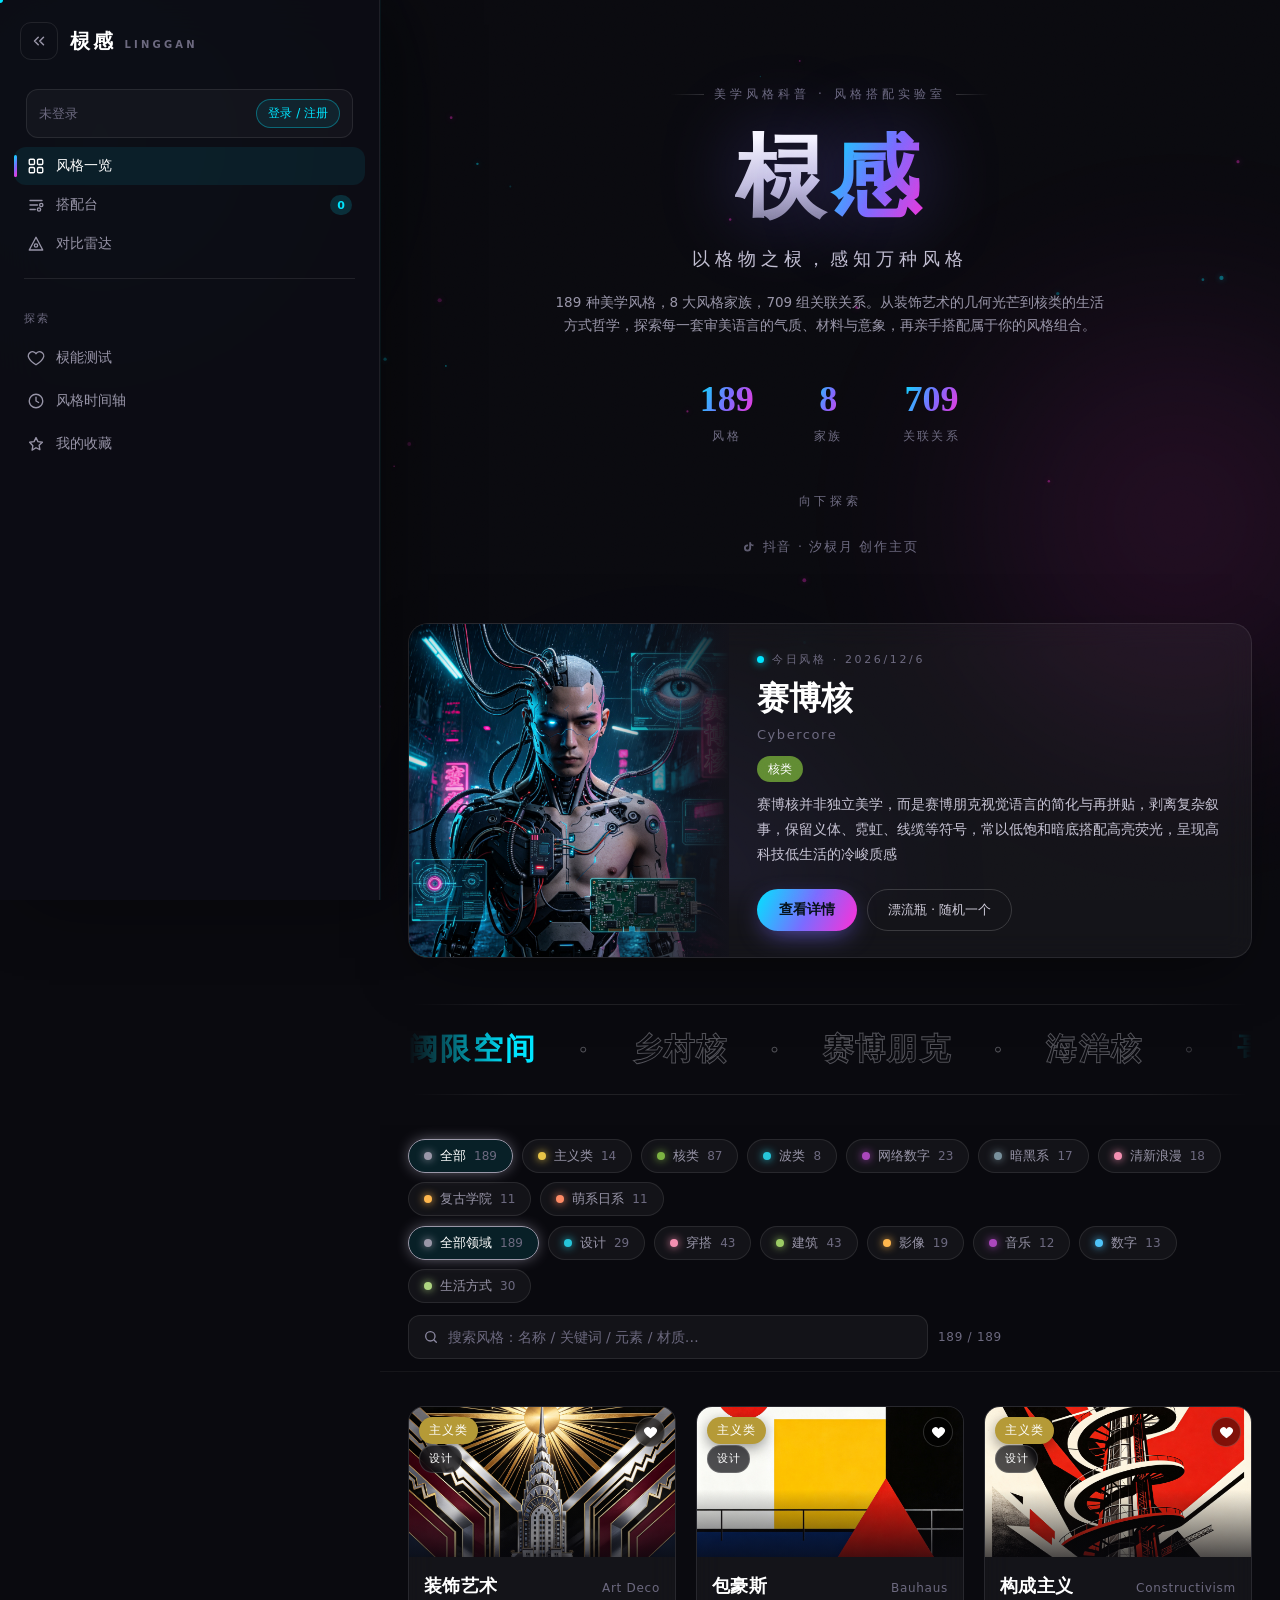
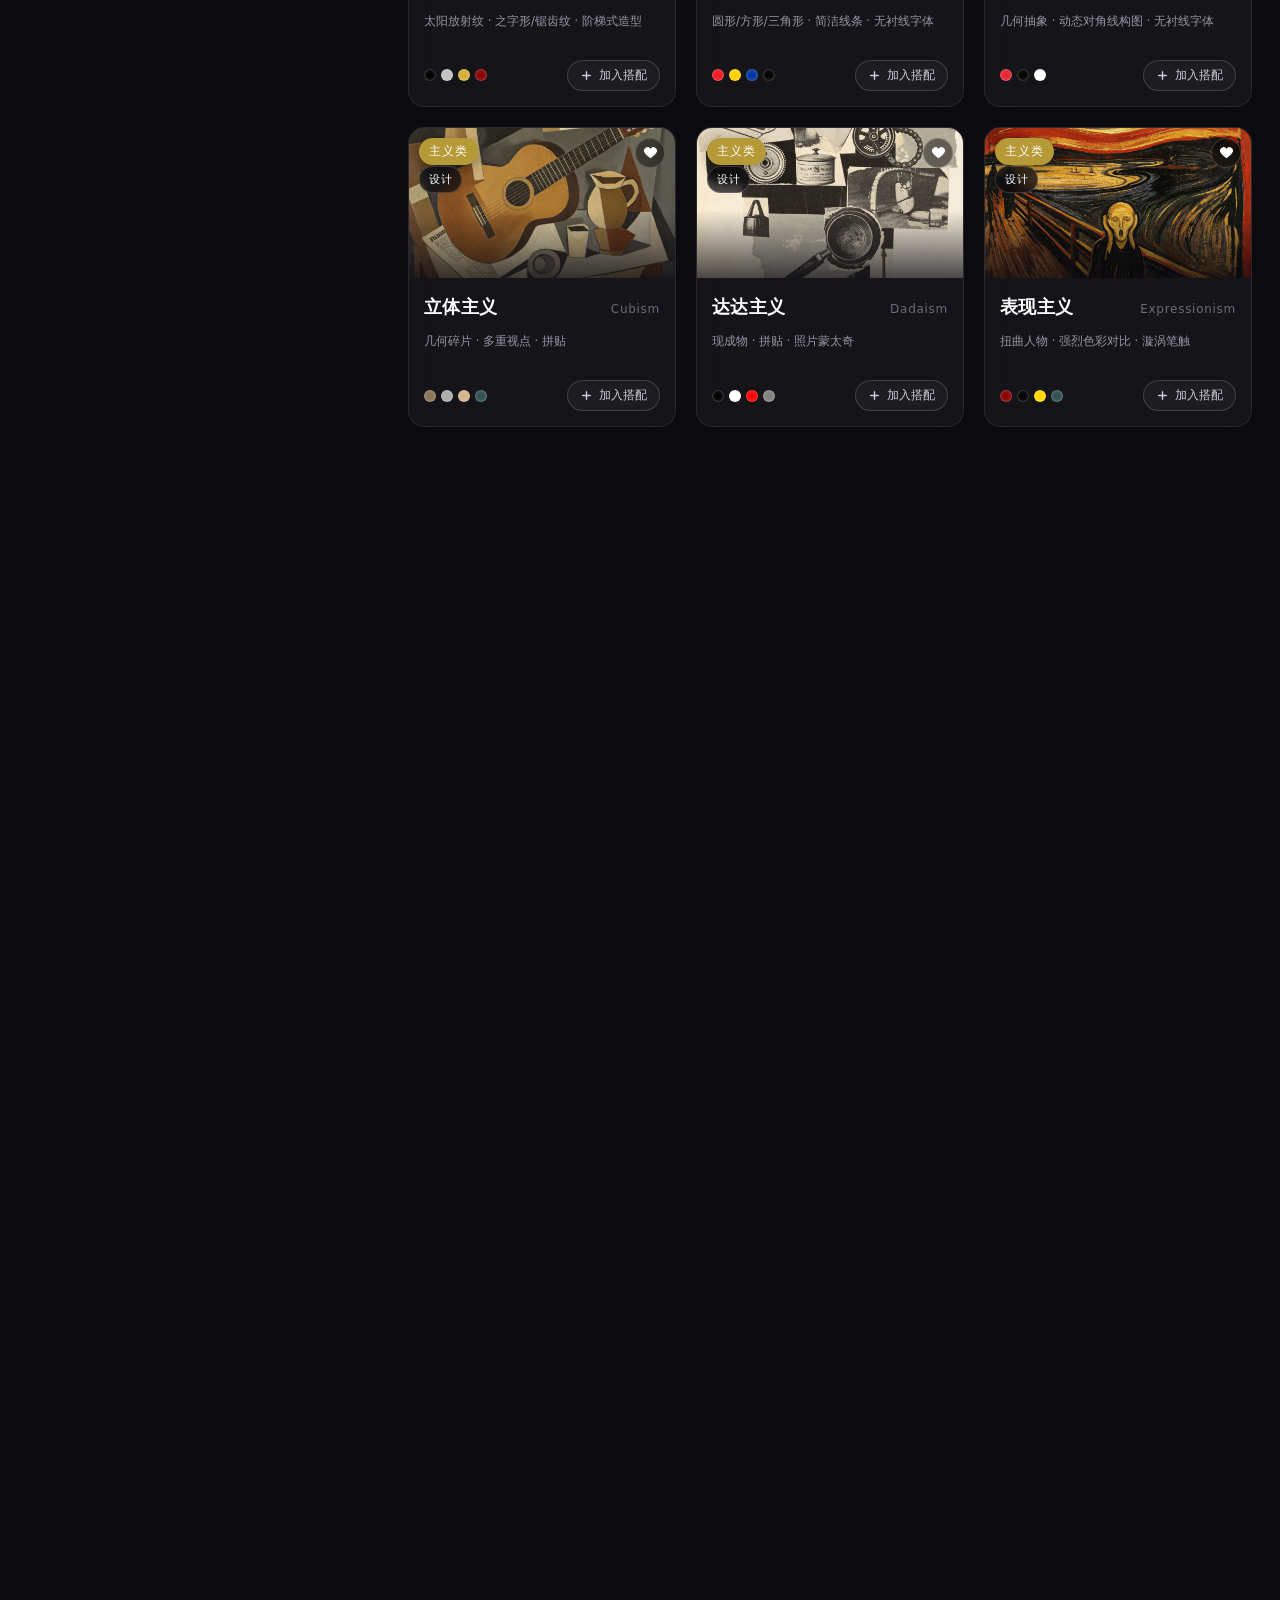
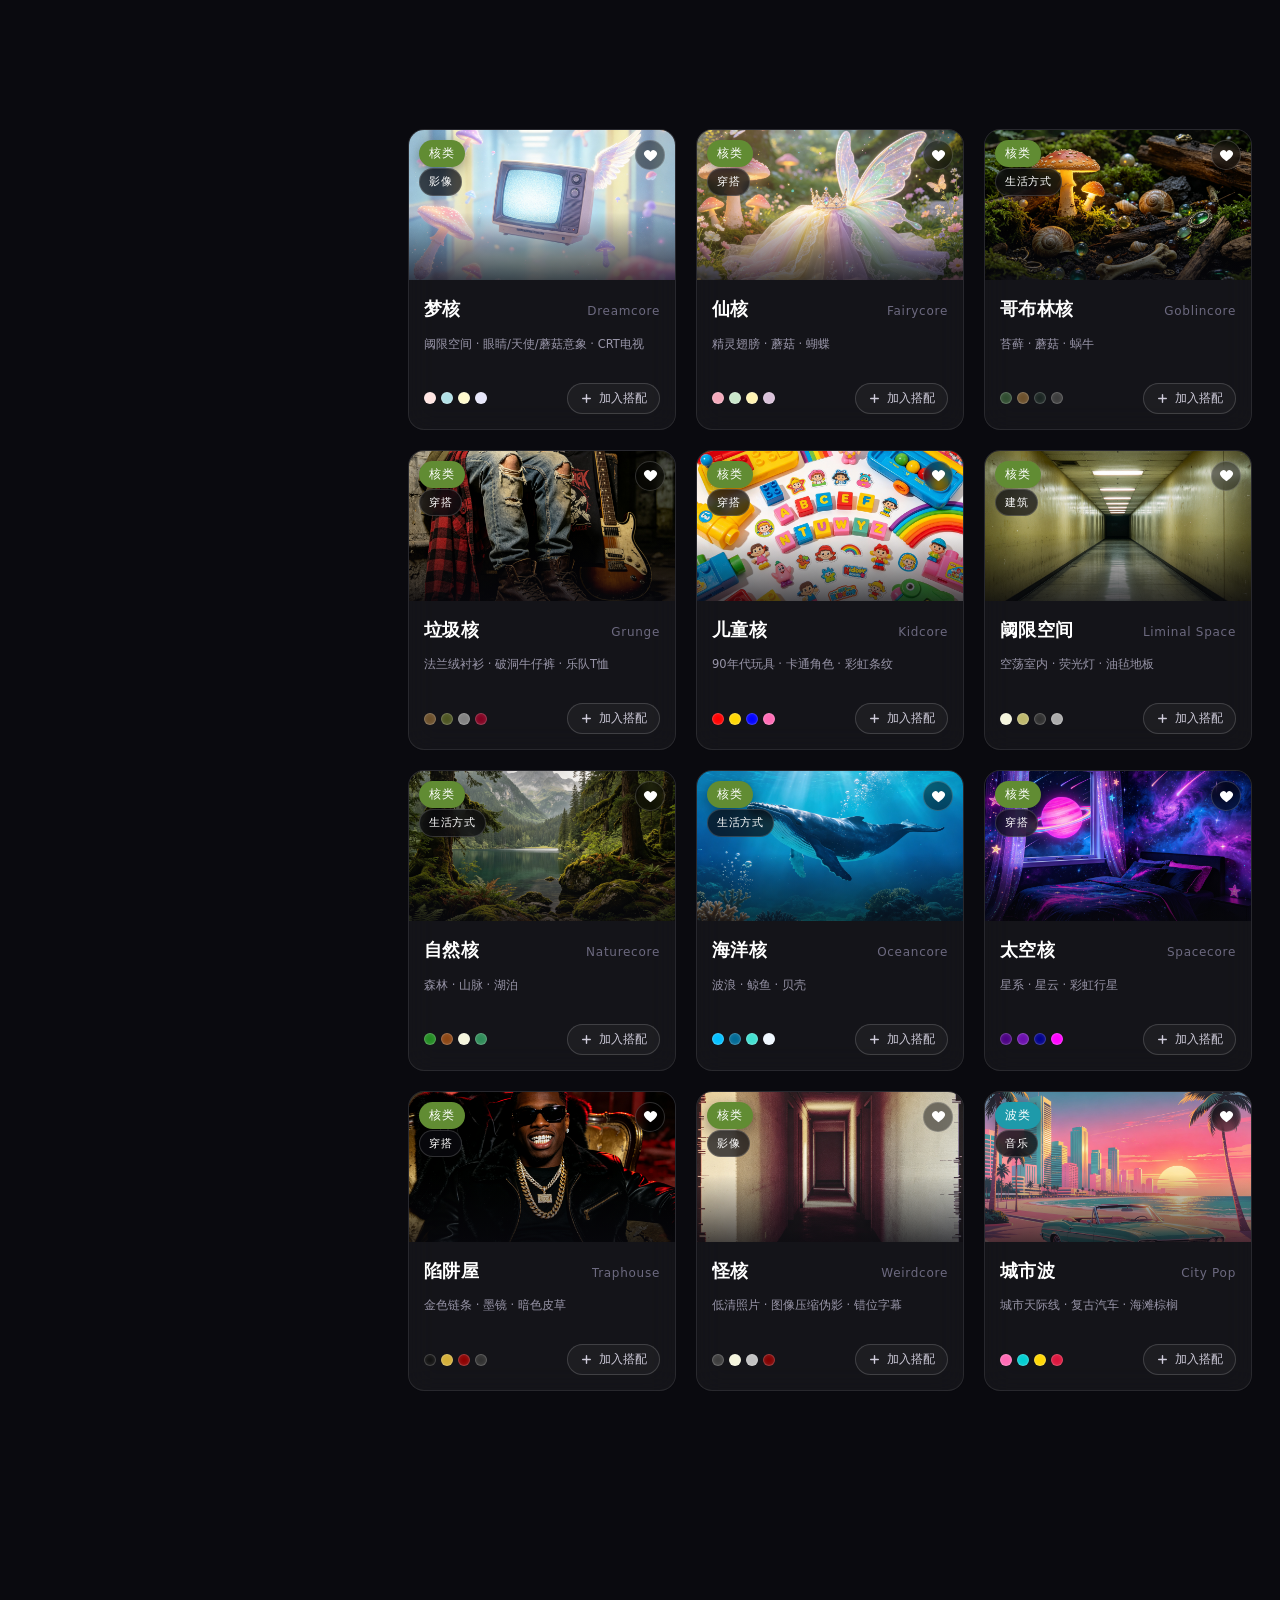
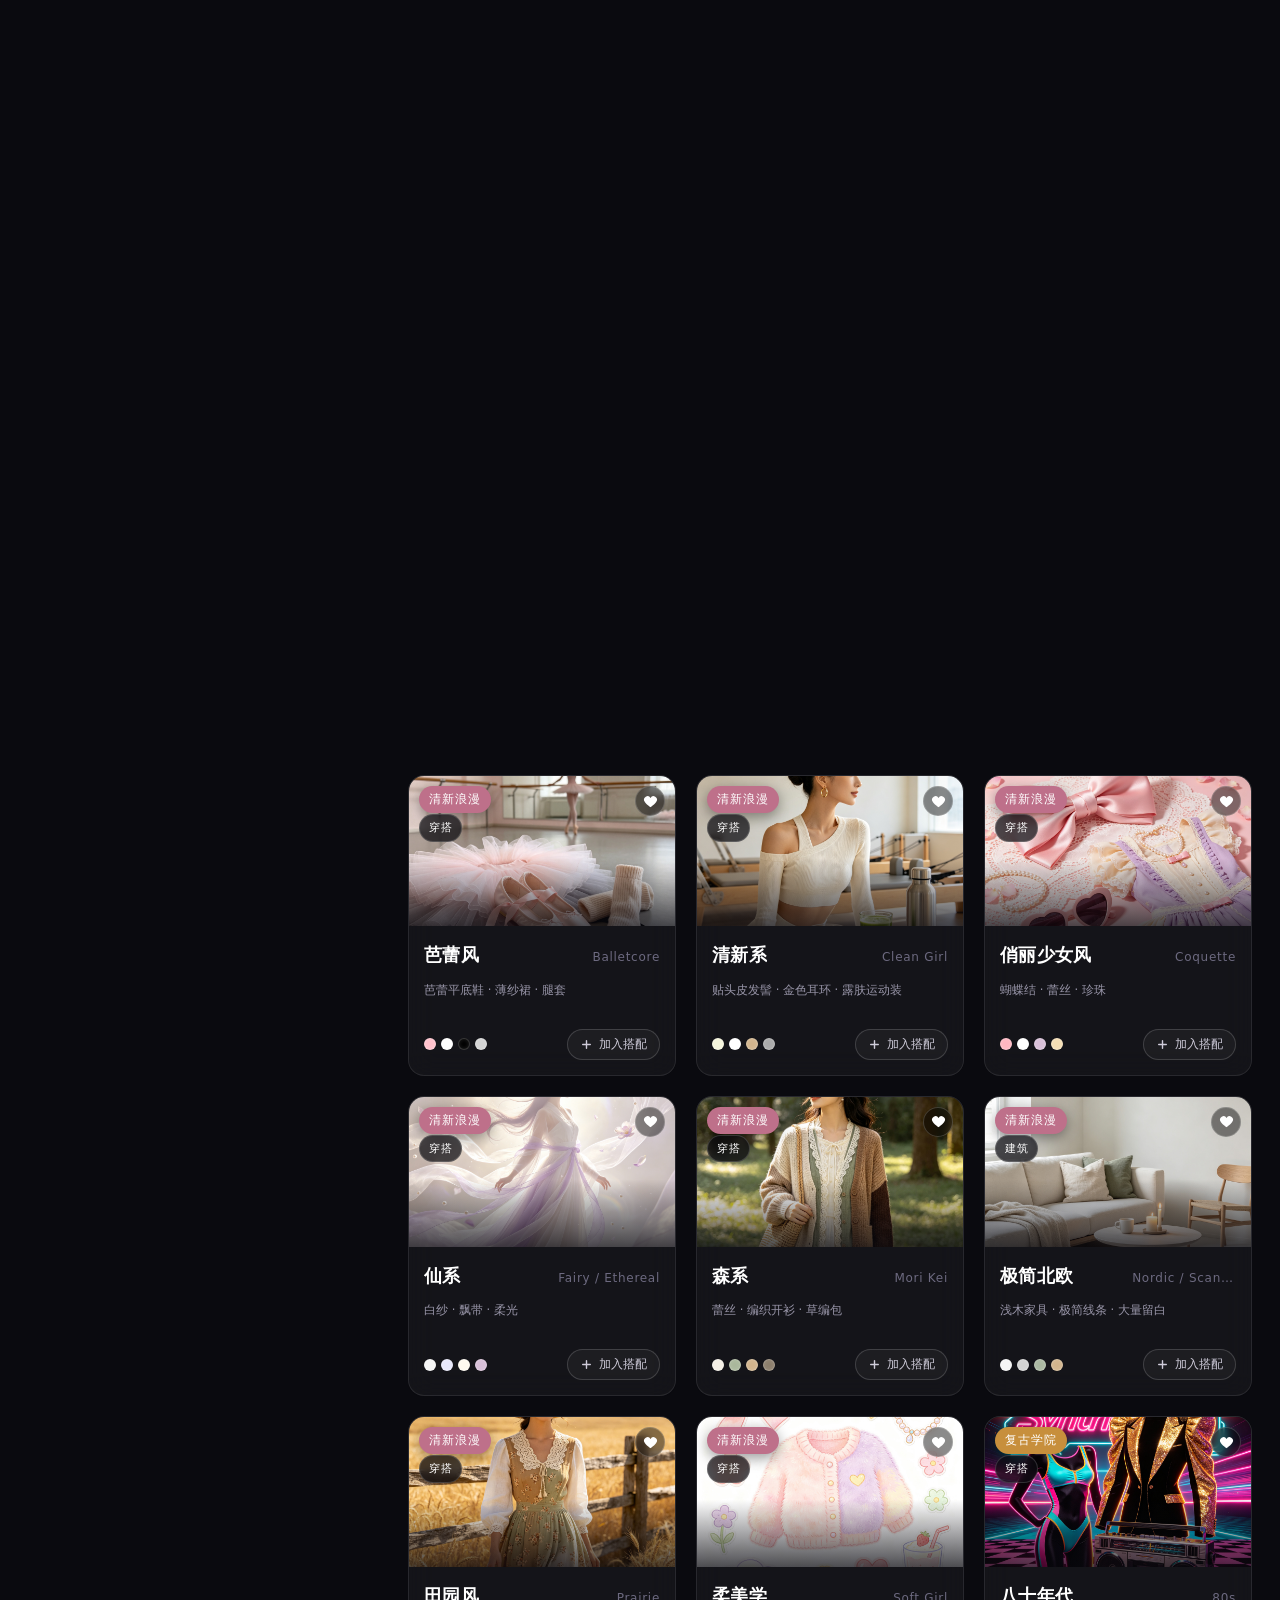
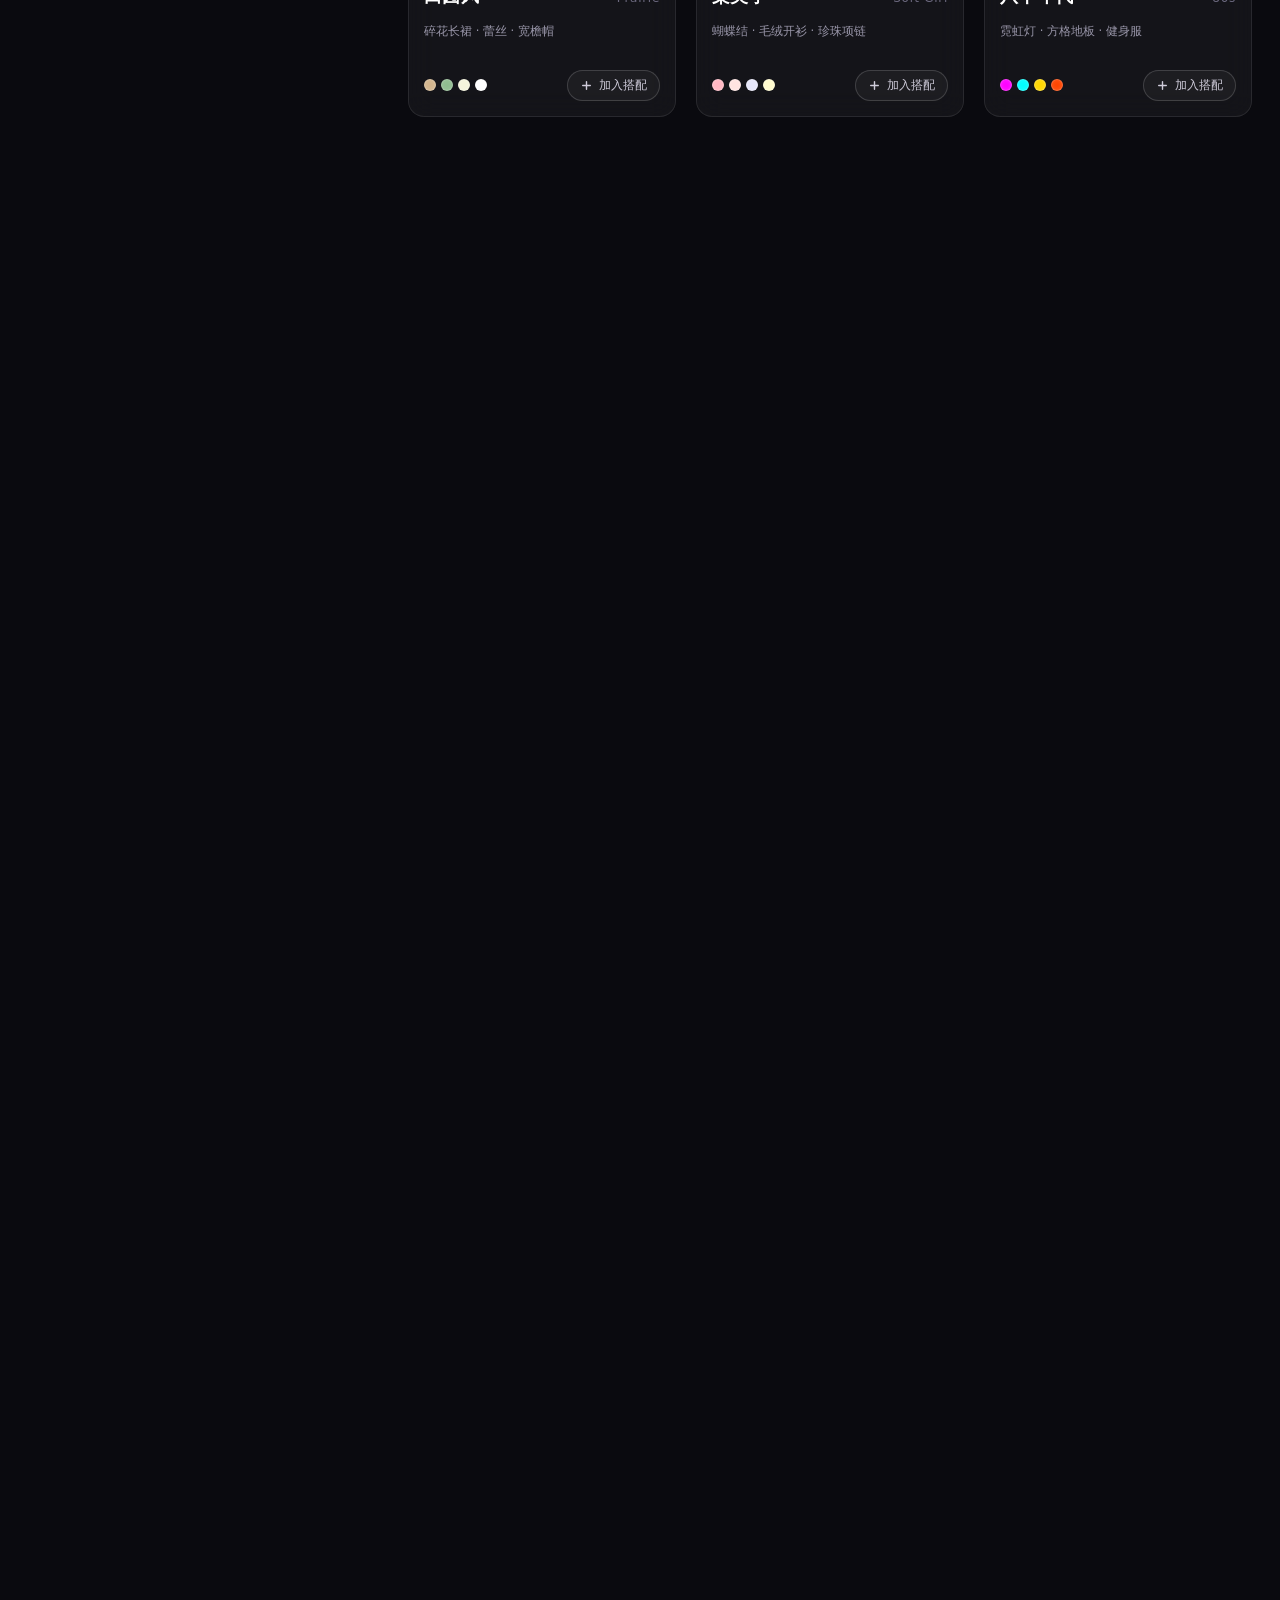
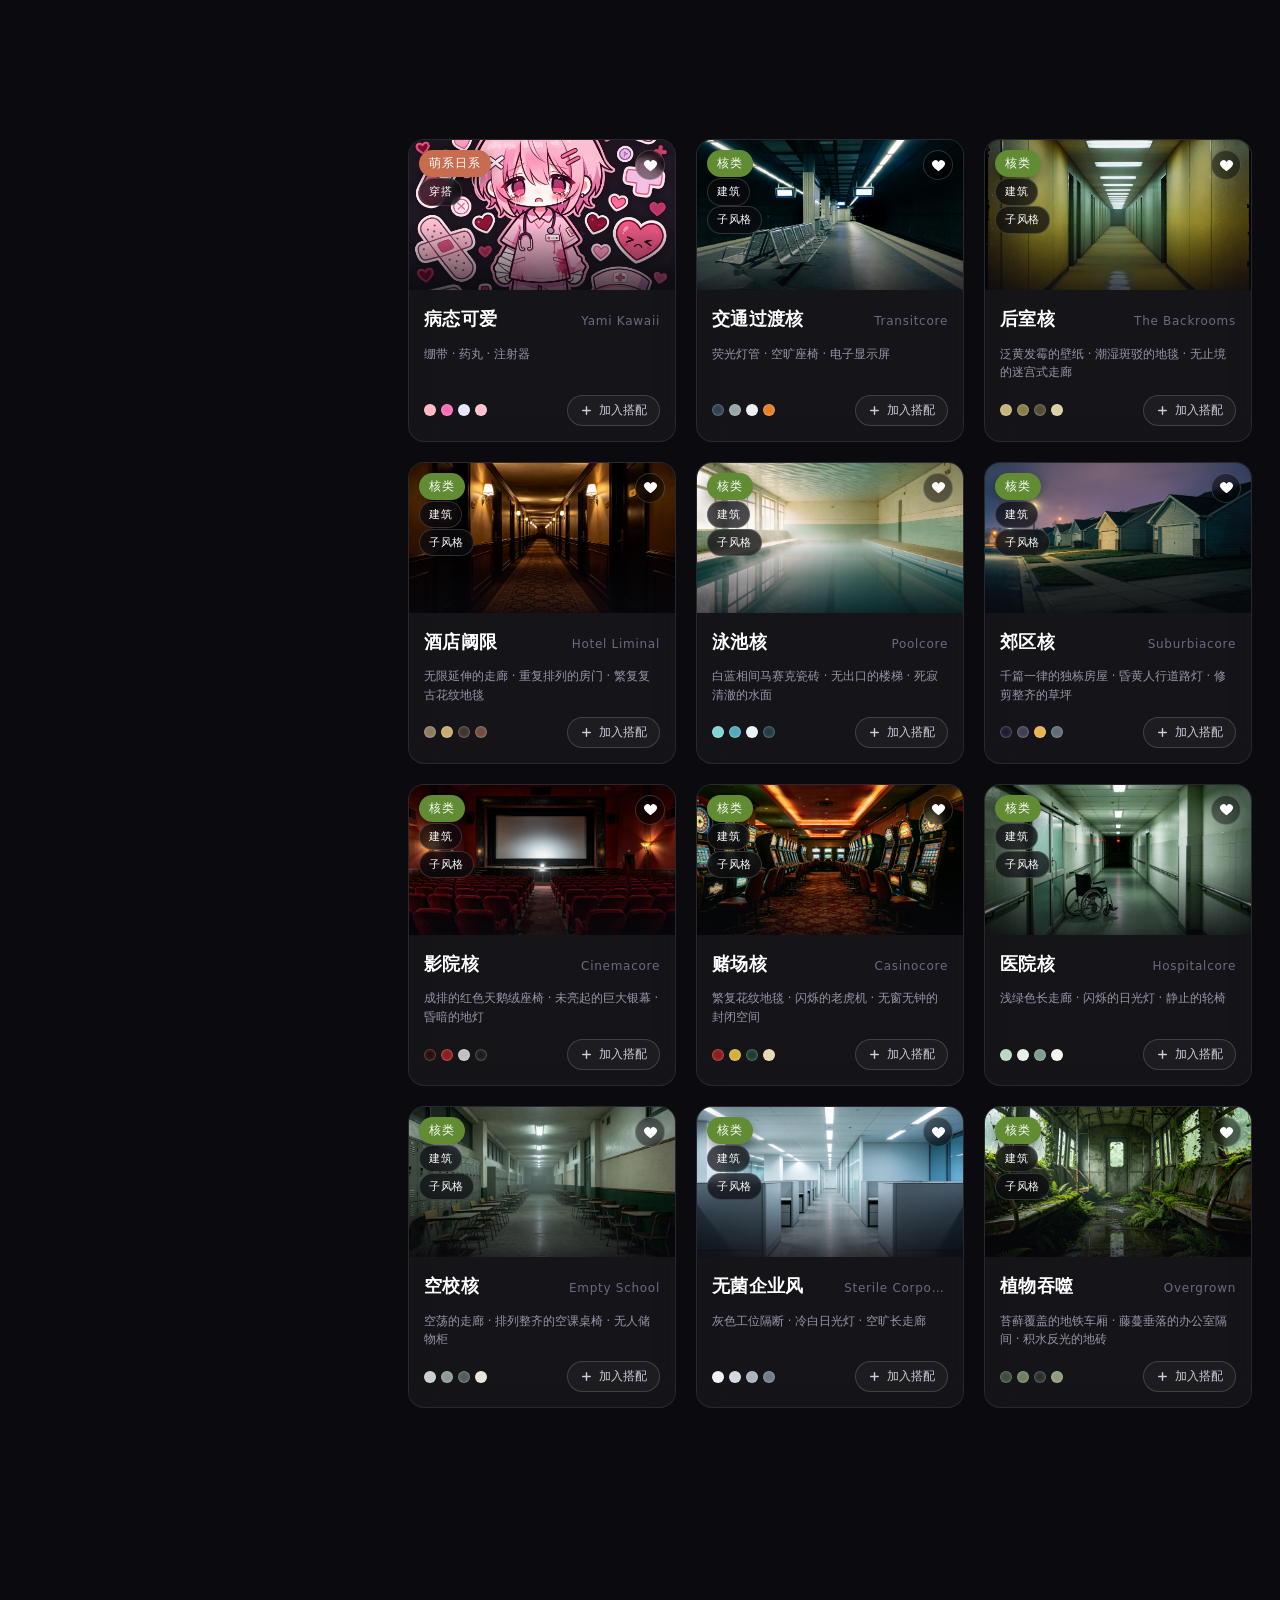
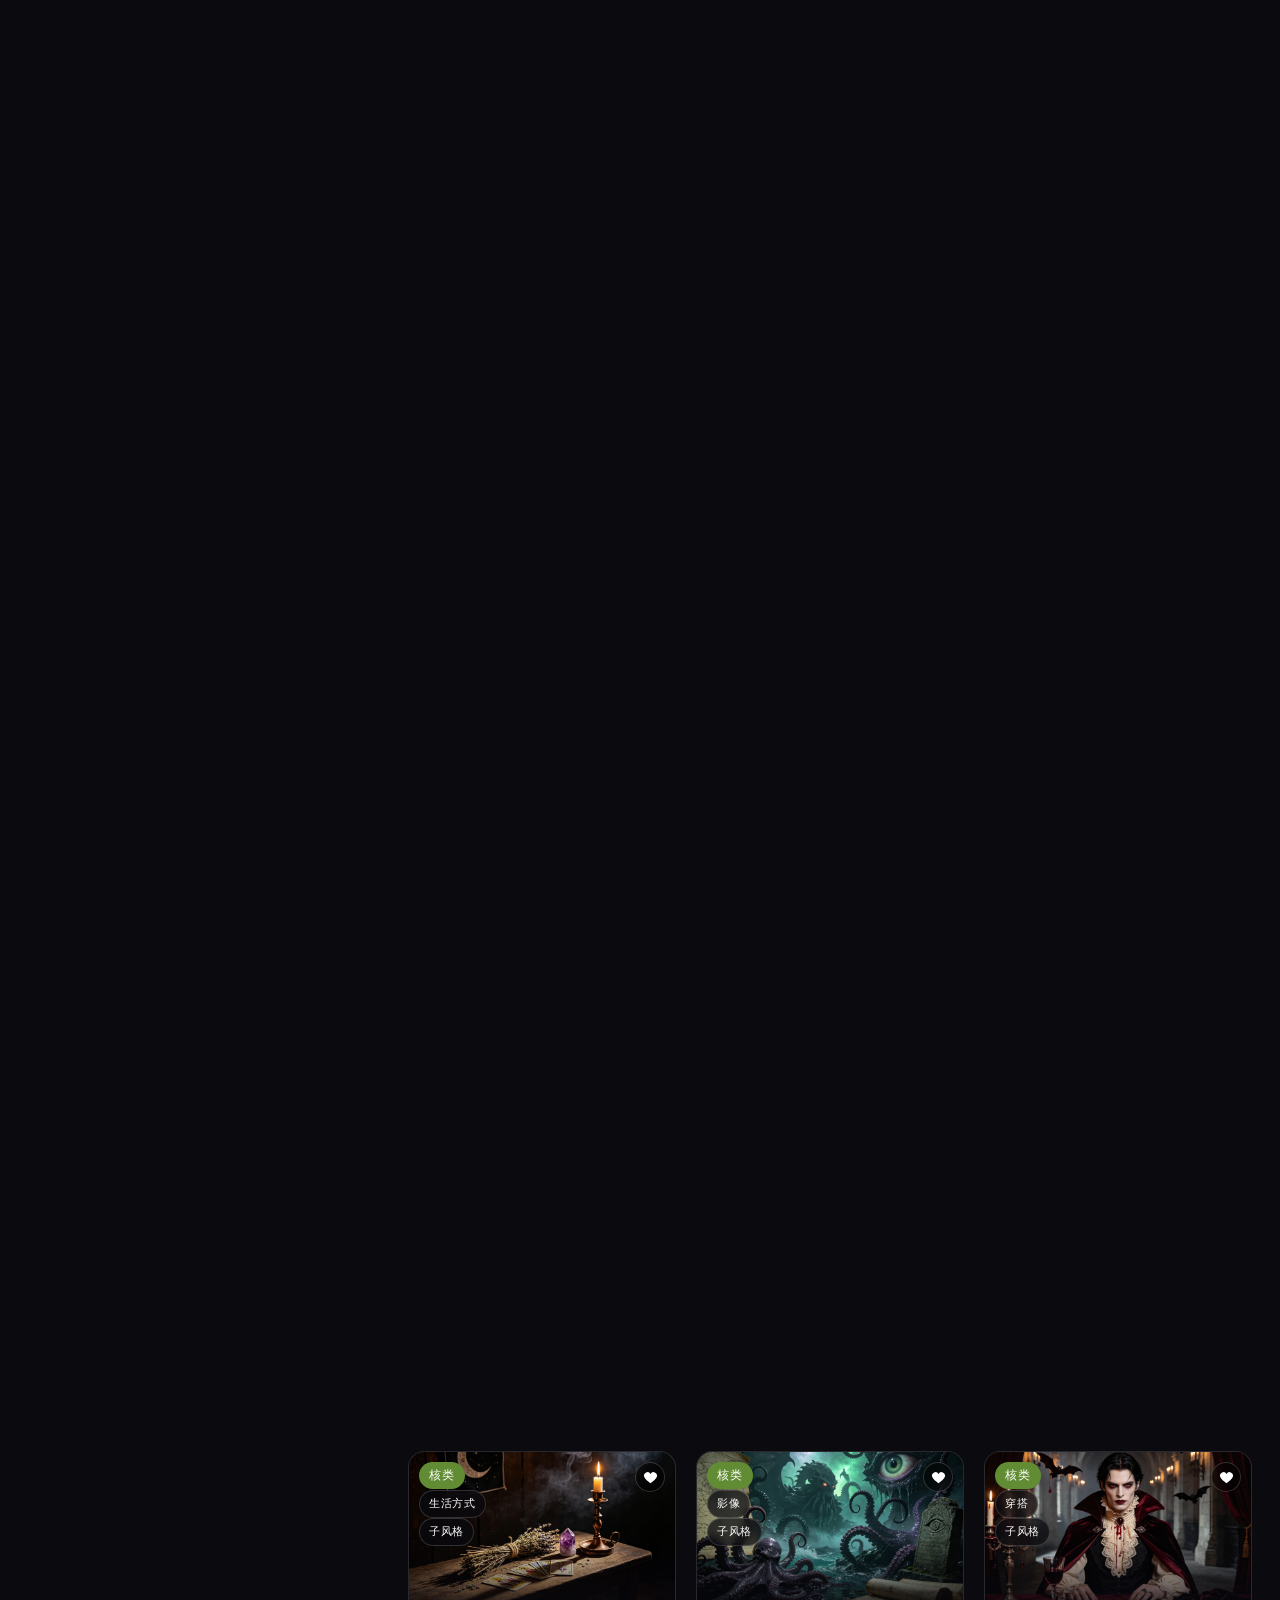
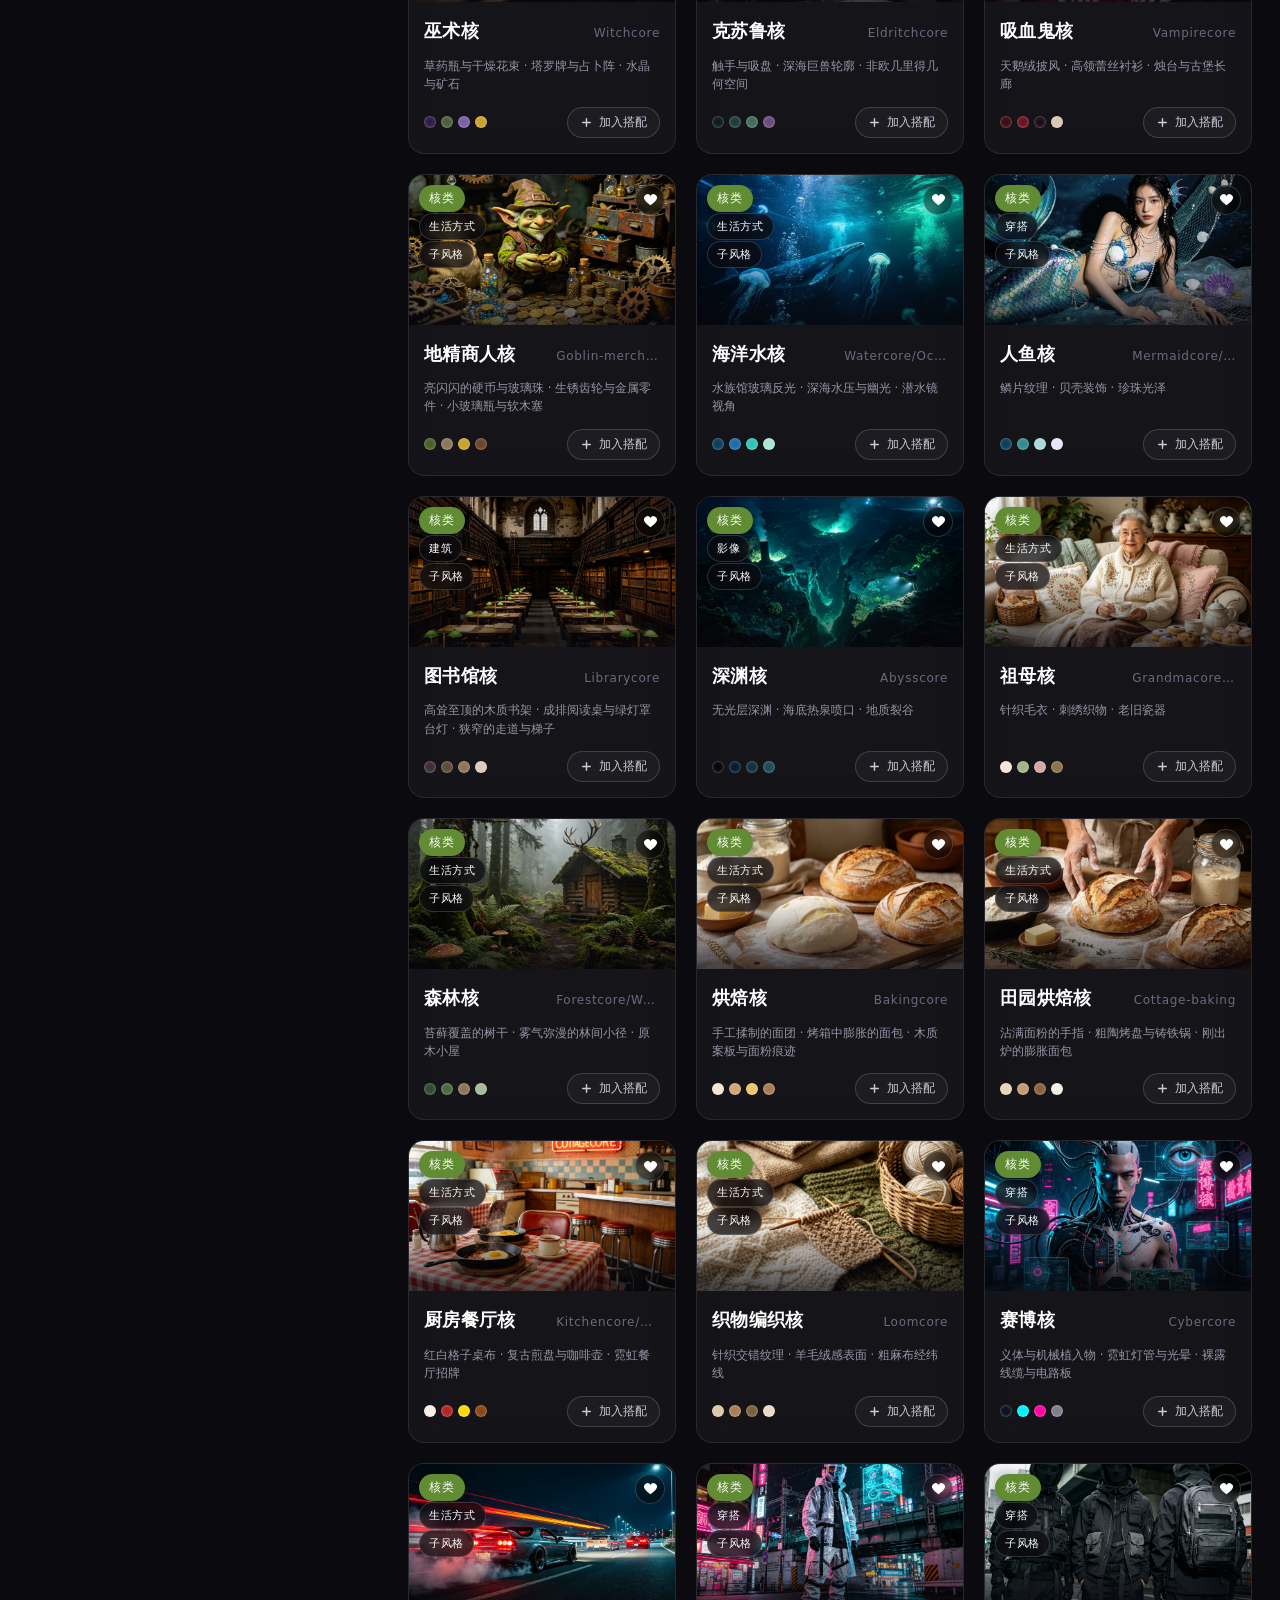
==== index.html @ ec9a6c3a "棂感 v2.0：修复搭配台删除、侧边栏与收藏视图布局，完成 DeepSeek 代码优化，发布 GitHub Pages" ====
<!DOCTYPE html>
<html lang="zh-CN">
<head>
<meta charset="UTF-8">
<meta name="viewport" content="width=device-width, initial-scale=1.0">
<title>棂感 · 美学风格科普与搭配平台</title>
<meta name="description" content="棂感——189 种美学风格科普数据库与风格搭配实验室。探索主义、核类、波类、网络数字、暗黑系、清新浪漫、复古学院、萌系日系八大风格家族，支持设计、穿搭、建筑等领域分类浏览。">
<link rel="preconnect" href="https://miaoda.feishu.cn">
<link rel="stylesheet" href="https://miaoda.feishu.cn/fonts/css2?family=Noto+Sans+SC:wght@300;400;500;700;900&family=Noto+Serif+SC:wght@400;600;700;900&display=swap">
<script src="echarts.min.js"></script>
<style>
/* ============ 基础与变量 ============ */
:root{
  --bg:#0a0a0f;
  --bg-2:#12121a;
  --panel:rgba(255,255,255,.045);
  --panel-2:rgba(255,255,255,.075);
  --line:rgba(255,255,255,.09);
  --line-strong:rgba(255,255,255,.16);
  --text:#eae8f2;
  --muted:#9895a8;
  --faint:#6d6a80;
  --cyan:#00e5ff;
  --magenta:#ff2fd6;
  --grad:linear-gradient(115deg,#00e5ff 0%,#7b6bff 52%,#ff2fd6 100%);
  --serif:"Noto Serif SC","Source Han Serif SC","Songti SC","SimSun",serif;
  --sans:"Noto Sans SC","Source Han Sans SC","Microsoft YaHei","PingFang SC",system-ui,-apple-system,sans-serif;
  --radius:16px;
  --shadow:0 18px 50px rgba(0,0,0,.45);
  --side-w:380px;
  --side-mini:64px;
  --bp:1100px;
  --ease:cubic-bezier(.22,1,.36,1);
}
*{margin:0;padding:0;box-sizing:border-box}
html{scroll-behavior:smooth}
body{
  background:var(--bg);
  color:var(--text);
  font-family:var(--sans);
  font-weight:400;
  line-height:1.75;
  overflow-x:hidden;
  min-height:100vh;
}
::selection{background:rgba(0,229,255,.28);color:#fff}
img{display:block;max-width:100%}
a{color:inherit}
button{font-family:inherit;color:inherit;background:none;border:none;cursor:pointer}
:focus-visible{outline:2px solid var(--cyan);outline-offset:2px;border-radius:4px}

/* ============ 背景层 ============ */
.bg-layer{position:fixed;inset:0;z-index:0;pointer-events:none;overflow:hidden}
.blob{position:absolute;border-radius:50%;filter:blur(90px);opacity:.14;animation:breathe 14s ease-in-out infinite}
.blob-a{width:560px;height:560px;left:-180px;top:-140px;background:radial-gradient(circle,#00e5ff,transparent 65%)}
.blob-b{width:640px;height:640px;right:-220px;top:22%;background:radial-gradient(circle,#ff2fd6,transparent 65%);animation-delay:-4s}
.blob-c{width:520px;height:520px;left:32%;bottom:-260px;background:radial-gradient(circle,#7b6bff,transparent 65%);animation-delay:-8s}
@keyframes breathe{0%,100%{opacity:.10;transform:scale(1)}50%{opacity:.20;transform:scale(1.08)}}
#bg-canvas{position:absolute;inset:0;width:100%;height:100%}
.grain{position:fixed;inset:0;z-index:2;pointer-events:none;opacity:.045;mix-blend-mode:overlay;background-image:url("data:image/svg+xml,%3Csvg xmlns='http://www.w3.org/2000/svg' width='140' height='140'%3E%3Cfilter id='n'%3E%3CfeTurbulence type='fractalNoise' baseFrequency='0.9' numOctaves='2'/%3E%3C/filter%3E%3Crect width='140' height='140' filter='url(%23n)' opacity='1'/%3E%3C/svg%3E")}

/* ============ 主内容区（margin-left 平滑过渡） ============ */
.main{
  position:relative;z-index:1;
  margin-left:var(--side-w);
  transition:margin-left .38s var(--ease);
  min-width:0;
}
body.side-collapsed .main{margin-left:var(--side-mini)}
.main-inner{max-width:1280px;margin:0 auto;padding:0 28px;width:100%;box-sizing:border-box;min-width:0}
h1,h2,h3,.serif{font-family:var(--serif);font-weight:700;letter-spacing:.02em}
h2{font-size:clamp(22px,3vw,30px)}
h3{font-size:19px}
h4{font-size:13px;font-weight:700;color:var(--muted);letter-spacing:.14em;margin:0 0 10px}
p{color:#cfccda}

/* ============ 视图切换 ============ */
.view{display:none;min-height:100vh;flex-direction:column;min-width:0;width:100%}
.view.active{display:flex;animation:viewIn .38s var(--ease)}
@keyframes viewIn{from{opacity:0;transform:translateX(18px)}to{opacity:1;transform:none}}

/* ============ 左侧侧边栏（纯导航） ============ */
#sidebar{
  position:fixed;left:0;top:0;bottom:0;z-index:30;
  width:var(--side-w);
  background:rgba(13,13,21,.86);
  backdrop-filter:blur(22px);-webkit-backdrop-filter:blur(22px);
  border-right:1px solid rgba(255,255,255,.08);
  box-shadow:1px 0 0 rgba(0,229,255,.05),24px 0 70px rgba(0,0,0,.4);
  display:flex;flex-direction:column;
  transition:width .38s var(--ease),transform .38s var(--ease);
}
body.side-collapsed #sidebar{width:var(--side-mini)}
.side-scroll{flex:1;overflow-y:auto;overflow-x:hidden;padding:16px 14px 26px;display:flex;flex-direction:column;gap:5px}
.side-head{display:flex;align-items:center;gap:12px;padding:6px 6px 14px}
#side-toggle{
  width:38px;height:38px;border-radius:11px;flex:none;
  display:grid;place-items:center;color:var(--muted);
  border:1px solid var(--line);transition:all .22s;
}
#side-toggle:hover{color:#fff;border-color:var(--cyan);box-shadow:0 0 14px -4px rgba(0,229,255,.6)}
#side-toggle svg{width:18px;height:18px;stroke:currentColor;fill:none;stroke-width:2;stroke-linecap:round;stroke-linejoin:round;transition:transform .3s}
body.side-collapsed #side-toggle svg{transform:rotate(180deg)}
.side-brand{font-family:var(--serif);font-size:20px;font-weight:900;letter-spacing:.16em;color:#fff;display:flex;align-items:baseline;gap:8px;white-space:nowrap}
.side-brand small{font-family:var(--sans);font-size:10px;letter-spacing:.32em;color:var(--faint)}
body.side-collapsed .side-brand{display:none}

.rail-item{
  position:relative;display:flex;align-items:center;gap:11px;
  width:100%;padding:10px 13px;border-radius:12px;
  font-size:13.5px;color:var(--muted);text-align:left;
  transition:color .2s,background .2s;
}
.rail-item::before{content:"";position:absolute;left:0;top:8px;bottom:8px;width:3px;border-radius:3px;background:var(--grad);opacity:0;transition:opacity .25s}
.rail-item:hover{color:#fff;background:var(--panel-2)}
.rail-item.active{color:#fff;background:rgba(0,229,255,.08)}
.rail-item.active::before{opacity:1}
.rail-item svg{width:18px;height:18px;flex:none;stroke:currentColor;fill:none;stroke-width:1.8;stroke-linecap:round;stroke-linejoin:round}
.rail-item .rb{flex:1;white-space:nowrap;overflow:hidden;text-overflow:ellipsis}
.side-count{
  flex:none;min-width:22px;height:20px;padding:0 6px;border-radius:99px;
  background:rgba(0,229,255,.16);color:var(--cyan);
  display:grid;place-items:center;font-size:11px;font-weight:700;font-variant-numeric:tabular-nums;
}
body.side-collapsed .rail-item{justify-content:center;padding:10px;width:40px;margin:0 auto}
body.side-collapsed .rail-item .rb{display:none}
body.side-collapsed .rail-item .side-count{position:absolute;top:3px;right:2px;min-width:15px;height:15px;font-size:9px;padding:0 4px}
.rail-divider{height:1px;background:var(--line);margin:10px 10px}
body.side-collapsed .rail-divider{display:none}
.side-sec-head{font-size:11px;letter-spacing:.22em;color:var(--faint);padding:15px 10px 6px}
body.side-collapsed .side-sec-head{display:none}

/* 抽屉遮罩 + 移动端顶栏 + FAB */
#side-scrim{position:fixed;inset:0;z-index:28;background:rgba(5,5,10,.62);backdrop-filter:blur(4px);-webkit-backdrop-filter:blur(4px);opacity:0;visibility:hidden;transition:opacity .35s}
body.drawer-open #side-scrim{opacity:1;visibility:visible}
.mobilebar{display:none;position:fixed;top:0;left:0;right:0;height:56px;z-index:27;align-items:center;gap:12px;padding:0 16px;background:rgba(10,10,15,.88);backdrop-filter:blur(16px);border-bottom:1px solid rgba(255,255,255,.06)}
.mobilebar button{width:38px;height:38px;border-radius:10px;display:grid;place-items:center;border:1px solid var(--line);color:var(--muted)}
.mobilebar button svg{width:18px;height:18px;stroke:currentColor;fill:none;stroke-width:2;stroke-linecap:round;stroke-linejoin:round}
.mobilebar .mb-brand{font-family:var(--serif);font-weight:900;font-size:17px;letter-spacing:.16em;color:#fff}
.fab{
  position:fixed;right:18px;bottom:18px;z-index:26;
  display:none;align-items:center;gap:8px;
  padding:12px 18px;border-radius:999px;
  background:var(--grad);color:#06121a;font-size:13.5px;font-weight:700;
  box-shadow:0 10px 28px -8px rgba(123,107,255,.9);
  transition:transform .22s,filter .22s;
}
.fab.show{display:flex}
.fab:hover{transform:translateY(-2px);filter:brightness(1.08)}
.fab b{font-variant-numeric:tabular-nums}

/* ============ Hero ============ */
.hero{position:relative;padding:76px 0 26px;text-align:center}
.hero-eyebrow{display:inline-flex;align-items:center;gap:10px;font-size:12px;letter-spacing:.34em;color:var(--faint);margin-bottom:26px}
.hero-eyebrow::before,.hero-eyebrow::after{content:"";width:34px;height:1px;background:linear-gradient(90deg,transparent,var(--line-strong))}
.hero-eyebrow::after{background:linear-gradient(90deg,var(--line-strong),transparent)}
.hero-title{
  font-size:clamp(58px,7vw,118px);
  font-weight:900;line-height:1.05;letter-spacing:.06em;color:#fff;
  background:linear-gradient(180deg,#fff 8%,#c9c6dd 58%,#7d7a93 100%);
  -webkit-background-clip:text;background-clip:text;-webkit-text-fill-color:transparent;
  text-shadow:0 0 80px rgba(123,107,255,.35);
}
.hero-ch{
  display:inline-block;opacity:0;transform:translateY(26px);
  animation:chIn .7s var(--ease) forwards;
  background:linear-gradient(180deg,#fff 8%,#c9c6dd 58%,#7d7a93 100%);
  -webkit-background-clip:text;background-clip:text;-webkit-text-fill-color:transparent;
}
.hero-ch.glow{background:var(--grad);-webkit-background-clip:text;background-clip:text;-webkit-text-fill-color:transparent}
.hero-ch:hover{transform:translateY(-4px) rotate(-2deg)}
@keyframes chIn{to{opacity:1;transform:none}}
.hero-sub{margin-top:18px;font-size:clamp(15px,1.8vw,18px);color:#c3c0d2;letter-spacing:.28em}
.hero-desc{margin:16px auto 0;max-width:560px;font-size:13.5px;color:var(--muted);font-weight:300}
.hero-stats{display:flex;justify-content:center;gap:clamp(18px,5vw,60px);margin-top:40px}
.hero-stat b{display:block;font-family:var(--serif);font-size:clamp(26px,3.4vw,36px);font-weight:900;line-height:1.2;background:var(--grad);-webkit-background-clip:text;background-clip:text;-webkit-text-fill-color:transparent}
.hero-stat span{font-size:12px;color:var(--faint);letter-spacing:.2em}
.scroll-hint{margin-top:42px;font-size:12px;color:var(--faint);letter-spacing:.3em;animation:hint 2.6s ease-in-out infinite}
@keyframes hint{0%,100%{opacity:.35;transform:translateY(0)}50%{opacity:1;transform:translateY(5px)}}

/* ============ 每日风格 / 漂流瓶 ============ */
.daily{
  margin:34px auto 0;max-width:920px;
  background:var(--panel);border:1px solid var(--line);border-radius:20px;
  backdrop-filter:blur(14px);-webkit-backdrop-filter:blur(14px);
  overflow:hidden;display:grid;grid-template-columns:minmax(0,38%) 1fr;
  box-shadow:0 20px 60px -20px rgba(0,0,0,.6);
}
.daily-img{position:relative;min-height:280px;background:linear-gradient(135deg,#1a1a26,#0d0d16)}
.daily-img img{width:100%;height:100%;object-fit:cover;position:absolute;inset:0}
.daily-img::after{content:"";position:absolute;inset:0;background:linear-gradient(90deg,transparent 60%,var(--bg-2))}
.daily-info{padding:26px 28px;display:flex;flex-direction:column;gap:10px;justify-content:center}
.daily-tag{display:inline-flex;align-items:center;gap:8px;font-size:11px;letter-spacing:.24em;color:var(--faint)}
.daily-tag .dot{width:7px;height:7px;border-radius:50%;background:var(--cyan);box-shadow:0 0 8px var(--cyan);animation:pulse 2s ease-in-out infinite}
@keyframes pulse{0%,100%{opacity:.5}50%{opacity:1}}
.daily-name{font-family:var(--serif);font-size:clamp(24px,3vw,32px);font-weight:900;color:#fff;line-height:1.2}
.daily-en{font-size:13px;color:var(--faint);letter-spacing:.12em;margin-top:-4px}
.daily-fam{display:inline-block;font-size:11.5px;color:#fff;padding:3px 11px;border-radius:999px;background:color-mix(in srgb,var(--fc,#999) 78%,#000);width:fit-content}
.daily-desc{font-size:13.5px;color:#c6c3d4;line-height:1.85}
.daily-actions{display:flex;gap:10px;margin-top:12px;flex-wrap:wrap}
.daily.flipping .daily-img img{animation:flip .18s linear infinite}
@keyframes flip{0%{opacity:.2}50%{opacity:.9}100%{opacity:.3}}

/* ============ 跑马灯 ============ */
.marquee{
  margin:46px 0 6px;padding:18px 0;
  border-top:1px solid var(--line);border-bottom:1px solid var(--line);
  overflow:hidden;white-space:nowrap;
  -webkit-mask-image:linear-gradient(90deg,transparent,#000 12%,#000 88%,transparent);
  mask-image:linear-gradient(90deg,transparent,#000 12%,#000 88%,transparent);
}
.marquee-track{display:inline-flex;gap:42px;animation:marq 38s linear infinite;padding-right:42px}
.marquee:hover .marquee-track{animation-play-state:paused}
.marquee-track span{font-family:var(--serif);font-size:clamp(20px,2.6vw,30px);font-weight:900;color:transparent;-webkit-text-stroke:1px rgba(234,232,242,.32);letter-spacing:.08em}
.marquee-track span.hl{color:var(--cyan);-webkit-text-stroke:0}
@keyframes marq{to{transform:translateX(-50%)}}

/* ============ 筛选栏 ============ */
.filterbar{position:sticky;top:0;z-index:6;padding:14px 0 12px;background:rgba(10,10,15,.82);backdrop-filter:blur(18px);-webkit-backdrop-filter:blur(18px);border-bottom:1px solid rgba(255,255,255,.05);margin:24px -28px 0;padding-left:28px;padding-right:28px}
.fam-row{display:flex;flex-wrap:wrap;gap:9px;align-items:center}
.chip{
  display:inline-flex;align-items:center;gap:8px;
  padding:7px 15px;border-radius:999px;
  font-size:13px;color:var(--muted);
  background:var(--panel);border:1px solid var(--line);
  transition:color .22s,border-color .22s,background .22s,transform .22s;user-select:none;
}
.chip:hover{color:#fff;border-color:var(--line-strong);transform:translateY(-1px)}
.chip .dot{width:8px;height:8px;border-radius:50%;background:var(--fc,#999);box-shadow:0 0 8px var(--fc,#999)}
.chip .cnt{font-size:12px;color:var(--faint);font-variant-numeric:tabular-nums}
.chip.on{color:#fff;background:rgba(0,229,255,.10);border-color:var(--fc,#00e5ff);box-shadow:0 0 16px -4px var(--fc,#00e5ff)}
.search-row{margin-top:12px;display:flex;align-items:center;gap:10px}
.search-box{flex:1;max-width:520px;display:flex;align-items:center;gap:9px;background:var(--panel);border:1px solid var(--line);border-radius:12px;padding:9px 14px;transition:border-color .25s,box-shadow .25s}
.search-box:focus-within{border-color:rgba(0,229,255,.5);box-shadow:0 0 0 3px rgba(0,229,255,.12)}
.search-box svg{flex:none;width:16px;height:16px;stroke:#8b88a0}
.search-box input{flex:1;background:none;border:none;outline:none;color:var(--text);font:inherit;font-size:14px;min-width:0}
.search-box input::placeholder{color:var(--faint)}
.result-count{font-size:12px;color:var(--faint);letter-spacing:.06em;white-space:nowrap}
.clear-btn{display:none;font-size:12px;color:var(--muted);padding:6px 12px;border:1px solid var(--line);border-radius:999px}
.clear-btn.show{display:inline-block}
.clear-btn:hover{color:#fff;border-color:var(--line-strong)}

/* ============ 卡片网格 ============ */
.grid{display:grid;grid-template-columns:repeat(auto-fill,minmax(230px,1fr));gap:20px;padding:34px 0 20px;width:100%;min-width:0}
.card{
  position:relative;display:flex;flex-direction:column;
  background:var(--panel);border:1px solid var(--line);border-radius:var(--radius);
  backdrop-filter:blur(14px);-webkit-backdrop-filter:blur(14px);
  overflow:hidden;cursor:pointer;text-align:left;
  transition:transform .3s ease,border-color .3s ease,box-shadow .3s ease;
  opacity:0;transform:translateY(18px);
}
.card.in{opacity:1;transform:none;transition:opacity .6s var(--ease),transform .6s var(--ease),border-color .3s ease,box-shadow .3s ease}
.card:hover{transform:translateY(-6px);border-color:rgba(0,229,255,.4);box-shadow:var(--shadow),0 0 26px -6px rgba(0,229,255,.35)}
.card.hidden{display:none}
.card .thumb{position:relative;height:150px;overflow:hidden;flex:none}
.card .thumb::after{content:"";position:absolute;inset:0;background:linear-gradient(180deg,transparent 55%,rgba(8,8,14,.72));pointer-events:none}
.card .thumb img{width:100%;height:100%;object-fit:cover;transition:transform .5s var(--ease)}
.card:hover .thumb img{transform:scale(1.06)}
.card .fam-badge{position:absolute;top:10px;left:10px;z-index:2;font-size:12px;letter-spacing:.08em;color:#fff;padding:3px 10px;border-radius:999px;background:color-mix(in srgb,var(--fc,#999) 78%,#000);box-shadow:0 4px 14px rgba(0,0,0,.4);backdrop-filter:blur(4px)}
.card-body{padding:14px 15px 15px;display:flex;flex-direction:column;gap:9px;flex:1}
.card-name{display:flex;align-items:baseline;justify-content:space-between;gap:8px}
.card-name h3{font-size:18px;color:#fff;white-space:nowrap;overflow:hidden;text-overflow:ellipsis}
.card-name .en{font-size:12px;color:var(--faint);letter-spacing:.06em;white-space:nowrap;overflow:hidden;text-overflow:ellipsis;max-width:44%}
.card-elements{font-size:11.5px;color:var(--muted);line-height:1.6;min-height:35px;display:-webkit-box;-webkit-line-clamp:2;-webkit-box-orient:vertical;overflow:hidden}
.card-foot{display:flex;align-items:center;justify-content:space-between;margin-top:auto;padding-top:4px}
.dots{display:flex;gap:5px;align-items:center}
.dots i{width:12px;height:12px;border-radius:50%;border:1px solid rgba(255,255,255,.22);box-shadow:inset 0 0 4px rgba(255,255,255,.12)}
.add-btn{
  display:inline-flex;align-items:center;gap:6px;
  font-size:12px;color:#cfccda;padding:6px 12px;border-radius:999px;
  border:1px solid var(--line-strong);background:rgba(255,255,255,.04);
  transition:all .22s ease;white-space:nowrap;
}
.add-btn:hover{color:#fff;border-color:var(--cyan);box-shadow:0 0 14px -3px rgba(0,229,255,.7)}
.add-btn.on{color:#06121a;background:linear-gradient(115deg,#00e5ff,#7b6bff);border-color:transparent;font-weight:700}
.add-btn svg{width:12px;height:12px;stroke:currentColor;fill:none;stroke-width:2.4;stroke-linecap:round}
.empty{display:none;padding:70px 20px;text-align:center;color:var(--muted)}
.empty.show{display:block}
.empty b{font-family:var(--serif);font-size:20px;color:#cfccda;display:block;margin-bottom:8px}

/* ============ 搭配台视图 ============ */
.view-head{padding:60px 0 8px}
.view-head h2{font-size:clamp(28px,4vw,40px);color:#fff}
.view-head p{font-size:13.5px;color:var(--muted);margin-top:8px;max-width:620px}
.panel{
  background:var(--panel);border:1px solid var(--line);border-radius:18px;
  padding:22px;margin-top:22px;backdrop-filter:blur(14px);-webkit-backdrop-filter:blur(14px);
}
.panel > .ph{font-size:12px;letter-spacing:.2em;color:var(--faint);margin-bottom:14px}
.match-grid{display:grid;grid-template-columns:1fr 1fr;gap:22px;margin-top:22px;align-items:start}
@media(max-width:900px){.match-grid{grid-template-columns:1fr}}
.sel-list{display:flex;flex-direction:column;gap:9px}
.sel-item{display:flex;align-items:center;gap:12px;background:rgba(0,0,0,.28);border:1px solid var(--line);border-radius:13px;padding:9px 12px}
.sel-item .mini{width:44px;height:44px;border-radius:10px;overflow:hidden;flex:none}
.sel-item .mini img{width:100%;height:100%;object-fit:cover}
.sel-item .nm{flex:1;min-width:0}
.sel-item .nm b{display:block;font-family:var(--serif);font-size:15px;color:#fff}
.sel-item .nm span{font-size:11px;color:var(--faint)}
.sel-item .rm{flex:none;width:28px;height:28px;border-radius:50%;border:1px solid var(--line-strong);color:var(--muted);display:grid;place-items:center;font-size:14px;transition:all .2s}
.sel-item .rm:hover{color:#fff;border-color:var(--magenta);background:rgba(255,47,214,.12)}
.report-hero{display:flex;align-items:center;gap:20px;flex-wrap:wrap}
.report-num{font-family:var(--serif);font-size:56px;font-weight:900;line-height:1;background:var(--grad);-webkit-background-clip:text;background-clip:text;-webkit-text-fill-color:transparent;font-variant-numeric:tabular-nums}
.report-num small{font-size:15px;font-family:var(--sans);-webkit-text-fill-color:var(--faint);font-weight:400}
.report-keys{flex:1;min-width:220px;display:flex;flex-direction:column;gap:8px;font-size:13.5px}
.report-keys .k{display:flex;gap:10px;align-items:baseline}
.report-keys .k b{color:#fff;flex:none}
.report-keys .k span{color:var(--muted);flex:1}
.report-keys .k em{font-style:normal;color:var(--cyan);font-weight:700;font-variant-numeric:tabular-nums}
.report-text{margin-top:16px;font-size:14px;color:#c6c3d4;line-height:1.9;border-left:2px solid;border-image:var(--grad) 1;padding-left:14px}
.pair-row{display:grid;grid-template-columns:1fr 48px;gap:6px 14px;align-items:center;padding:12px 0;border-bottom:1px dashed rgba(255,255,255,.07)}
.pair-row:last-child{border-bottom:none}
.pair-name{font-size:13.5px;color:#e3e1ec;display:flex;align-items:center;gap:8px;flex-wrap:wrap;min-width:0}
.pair-name .vs{font-size:11px;color:var(--faint)}
.pair-name .f{width:8px;height:8px;border-radius:50%;background:var(--fc);box-shadow:0 0 8px var(--fc);flex:none}
.pair-mid{grid-column:1/-1}
.pair-bar{height:6px;border-radius:99px;background:rgba(255,255,255,.09);overflow:hidden}
.pair-bar i{display:block;height:100%;border-radius:99px;background:linear-gradient(90deg,#00e5ff,#7b6bff,#ff2fd6)}
.pair-reason{font-size:12.5px;color:var(--muted);margin-top:6px;line-height:1.6}
.pair-score{font-family:var(--serif);font-weight:700;font-size:18px;color:#fff;text-align:right;font-variant-numeric:tabular-nums}
.graph-legend{display:flex;flex-wrap:wrap;gap:6px 14px;align-items:center;margin-bottom:10px;font-size:12px;color:var(--muted)}
.graph-legend .lg-fam{display:inline-flex;align-items:center;gap:5px}
.graph-legend .lg-fam i{width:7px;height:7px;border-radius:50%;background:var(--fc);box-shadow:0 0 7px var(--fc)}
.graph-legend .lg-edge{font-size:11px;color:var(--faint);display:inline-flex;align-items:center;gap:6px}
.graph-legend .lg-edge .sw{width:22px;height:4px;border-radius:99px;background:linear-gradient(90deg,#5d6d8c,#00e5ff,#ff2fd6);display:inline-block}
#graph{width:100%;height:380px}
.graph-fallback{height:100%;min-height:280px;display:flex;flex-direction:column;align-items:center;justify-content:center;gap:10px;color:var(--muted);font-size:13px;text-align:center;padding:14px}
.graph-fallback b{color:#cfccda;font-family:var(--serif);font-size:15px}

/* 混搭灵感 */
.inspire{position:relative;overflow:hidden}
.inspire::before{content:"";position:absolute;inset:0;background:var(--grad);opacity:.06;pointer-events:none}
.inspire-quote{font-family:var(--serif);font-size:clamp(19px,2.4vw,26px);font-weight:700;line-height:1.7;color:#fff;position:relative}
.inspire-quote .x{color:var(--cyan)}
.inspire-sub{margin-top:12px;font-size:13.5px;color:#c6c3d4;line-height:1.9;position:relative}
.inspire-btn{margin-top:16px;display:inline-flex;align-items:center;gap:8px}
.inspire-btn svg{width:14px;height:14px;stroke:currentColor;fill:none;stroke-width:2;stroke-linecap:round;stroke-linejoin:round;transition:transform .4s var(--ease)}
.inspire-btn:hover svg{transform:rotate(180deg)}

/* ============ 雷达视图 ============ */
.radar-pick{display:flex;flex-wrap:wrap;gap:9px;align-items:center}
.pick-chip{display:inline-flex;align-items:center;gap:8px;padding:7px 14px;border-radius:999px;border:1px solid var(--line);background:var(--panel);font-size:13px;color:var(--muted);transition:all .2s}
.pick-chip:hover{color:#fff;border-color:var(--line-strong)}
.pick-chip .dot{width:8px;height:8px;border-radius:50%;background:var(--fc);box-shadow:0 0 8px var(--fc)}
.pick-chip.on{color:#06121a;font-weight:700;background:var(--grad);border-color:transparent}
.pick-chip.on .dot{background:#06121a;box-shadow:none}
.pick-search{flex:1;min-width:200px;max-width:320px}
.pick-hint{font-size:12px;color:var(--faint);margin-left:auto}
#radar{width:100%;height:460px;margin-top:18px}
.radar-dims{display:grid;grid-template-columns:repeat(auto-fit,minmax(180px,1fr));gap:12px;margin-top:18px}
.rdim{background:rgba(0,0,0,.25);border:1px solid var(--line);border-radius:12px;padding:12px 14px}
.rdim b{display:block;font-size:13.5px;color:#fff;margin-bottom:3px}
.rdim span{font-size:12px;color:var(--muted);line-height:1.6}
.radar-read{margin-top:16px;font-size:14px;color:#d5d2e0;line-height:1.9;background:rgba(0,229,255,.05);border-left:2px solid var(--cyan);padding:12px 16px;border-radius:0 12px 12px 0}


/* ============ 领域分类（设计/穿搭/建筑等） ============ */
.cat-row{display:flex;flex-wrap:wrap;gap:9px;align-items:center;margin-top:10px}
.cat-row .chip .dot{background:var(--fc,#999)}
.cat-badge{position:absolute;top:38px;left:10px;right:auto;z-index:2;font-size:11px;letter-spacing:.06em;color:#fff;padding:3px 9px;border-radius:999px;background:rgba(10,10,16,.72);border:1px solid rgba(255,255,255,.16);backdrop-filter:blur(4px);max-width:calc(100% - 60px);white-space:nowrap;overflow:hidden;text-overflow:ellipsis}
.cat-badge.sub-badge{top:66px}
.cat-tag{display:inline-flex;align-items:center;gap:5px;font-size:11.5px;letter-spacing:.08em;color:#fff;padding:3px 10px;border-radius:999px;background:var(--fc,#9a97a8);box-shadow:0 2px 10px rgba(0,0,0,.35)}
.rel-tree{margin-top:18px;border:1px solid rgba(0,229,255,.14);border-radius:14px;padding:14px 16px;background:rgba(0,229,255,.045)}
.rel-tree h4{font-size:12px;color:var(--cyan);letter-spacing:.16em;margin-bottom:10px}
.rel-tree .tree-chips{display:flex;flex-wrap:wrap;gap:8px}
.rel-tree .tree-chip{display:inline-flex;align-items:center;gap:6px;padding:6px 12px;border-radius:999px;border:1px solid var(--line);background:rgba(255,255,255,.04);font-size:12.5px;color:#e3e1ec;cursor:pointer;transition:all .2s}
.rel-tree .tree-chip:hover{color:#fff;border-color:var(--cyan);background:rgba(0,229,255,.08)}
.rel-tree .tree-chip .arr{color:var(--faint);font-size:11px}
.rel-tree .tree-chip .sub{font-size:10.5px;color:var(--faint);letter-spacing:.05em}

/* ============ 棂能测试 ============ */
.test-wrap{max-width:760px}
.test-progress{height:5px;border-radius:99px;background:rgba(255,255,255,.08);overflow:hidden;margin:20px 0 4px}
.test-progress i{display:block;height:100%;background:var(--grad);border-radius:99px;transition:width .4s var(--ease)}
.test-count{font-size:12px;color:var(--faint);text-align:right;letter-spacing:.1em;margin-bottom:14px}
.test-question{font-family:var(--serif);font-size:clamp(20px,2.6vw,28px);color:#fff;line-height:1.6;margin:8px 0 18px}
.test-opts{display:flex;flex-direction:column;gap:10px}
.test-opt{display:flex;align-items:center;gap:12px;text-align:left;padding:14px 16px;border-radius:13px;border:1px solid var(--line);background:rgba(255,255,255,.03);font-size:14.5px;color:#d8d5e2;cursor:pointer;transition:all .22s;width:100%}
.test-opt:hover{border-color:rgba(0,229,255,.45);background:rgba(0,229,255,.06);transform:translateX(4px)}
.test-opt .idx{flex:none;width:26px;height:26px;border-radius:50%;border:1px solid var(--line-strong);display:grid;place-items:center;font-size:12px;color:var(--muted);font-family:var(--serif)}
.test-opt:hover .idx{border-color:var(--cyan);color:var(--cyan)}
.test-actions{margin-top:20px;display:flex;gap:10px;align-items:center}
.test-dots{display:flex;gap:5px;flex-wrap:wrap}
.test-dots i{width:7px;height:7px;border-radius:50%;background:rgba(255,255,255,.14);transition:all .2s}
.test-dots i.done{background:var(--cyan);box-shadow:0 0 7px var(--cyan)}
.test-result-hero{display:flex;gap:22px;align-items:center;flex-wrap:wrap}
.test-result-num{font-family:var(--serif);font-size:clamp(40px,5vw,64px);font-weight:900;background:var(--grad);-webkit-background-clip:text;background-clip:text;-webkit-text-fill-color:transparent;line-height:1.1}
.test-result-title{font-family:var(--serif);font-size:clamp(22px,2.8vw,30px);color:#fff;margin-bottom:6px}
.test-result-sub{font-size:13.5px;color:var(--muted);line-height:1.8;max-width:560px}
.test-rec{display:grid;grid-template-columns:repeat(auto-fill,minmax(210px,1fr));gap:14px;margin-top:18px}
.test-rec-card{position:relative;overflow:hidden;border-radius:14px;border:1px solid var(--line);background:rgba(0,0,0,.28);cursor:pointer;transition:all .25s}
.test-rec-card:hover{transform:translateY(-4px);border-color:rgba(0,229,255,.4);box-shadow:0 12px 30px rgba(0,0,0,.4)}
.test-rec-card .tr-thumb{height:110px;overflow:hidden;position:relative}
.test-rec-card .tr-thumb img{width:100%;height:100%;object-fit:cover}
.test-rec-card .tr-rank{position:absolute;top:8px;left:8px;z-index:2;font-size:11px;color:#fff;padding:2px 9px;border-radius:999px;background:rgba(0,0,0,.6);backdrop-filter:blur(4px)}
.test-rec-card .tr-body{padding:11px 13px}
.test-rec-card .tr-body b{font-family:var(--serif);font-size:16px;color:#fff;display:block}
.test-rec-card .tr-body span{font-size:11.5px;color:var(--faint)}
.test-rec-card .tr-body p{font-size:12px;color:var(--muted);margin-top:6px;line-height:1.6;display:-webkit-box;-webkit-line-clamp:2;-webkit-box-orient:vertical;overflow:hidden}

/* ============ 风格时间轴 ============ */
.timeline-era{display:flex;gap:18px;margin-top:24px;align-items:flex-start}
.timeline-era-mark{flex:none;width:108px;text-align:right;padding-top:6px}
.timeline-era-mark b{font-family:var(--serif);font-size:19px;color:#fff;display:block;background:var(--grad);-webkit-background-clip:text;background-clip:text;-webkit-text-fill-color:transparent}
.timeline-era-mark span{font-size:11px;color:var(--faint);letter-spacing:.1em}
.timeline-era-line{flex:none;width:2px;align-self:stretch;background:linear-gradient(180deg,rgba(0,229,255,.5),rgba(255,47,214,.4));position:relative;border-radius:2px}
.timeline-era-line::before{content:"";position:absolute;top:2px;left:50%;transform:translateX(-50%);width:9px;height:9px;border-radius:50%;background:var(--cyan);box-shadow:0 0 10px var(--cyan)}
.timeline-era-body{flex:1;min-width:0;padding-bottom:8px}
.timeline-era-body .tl-head{font-size:12px;letter-spacing:.18em;color:var(--faint);margin-bottom:12px}
.timeline-cards{display:grid;grid-template-columns:repeat(auto-fill,minmax(200px,1fr));gap:12px}
.tl-card{display:flex;gap:11px;align-items:center;text-align:left;padding:10px 12px;border-radius:13px;border:1px solid var(--line);background:rgba(255,255,255,.03);cursor:pointer;transition:all .22s;width:100%}
.tl-card:hover{border-color:rgba(0,229,255,.4);background:rgba(0,229,255,.05);transform:translateY(-2px)}
.tl-card .tl-thumb{flex:none;width:42px;height:42px;border-radius:10px;overflow:hidden}
.tl-card .tl-thumb img{width:100%;height:100%;object-fit:cover}
.tl-card .tl-info{min-width:0}
.tl-card .tl-info b{display:block;font-size:13.5px;color:#fff;white-space:nowrap;overflow:hidden;text-overflow:ellipsis}
.tl-card .tl-info span{font-size:11px;color:var(--faint)}
.timeline-note{margin-top:10px;font-size:12px;color:var(--faint);line-height:1.7}
.timeline-filters{display:flex;flex-wrap:wrap;gap:8px;align-items:center;margin-top:6px}

/* ============ 占位视图 ============ */
.soon-view{flex:1;display:flex;flex-direction:column;align-items:center;justify-content:center;text-align:center;padding:80px 24px;min-height:60vh}
.soon-icon{width:88px;height:88px;border-radius:24px;background:var(--panel-2);border:1px solid var(--line);display:grid;place-items:center;margin-bottom:24px}
.soon-icon svg{width:40px;height:40px;stroke:var(--cyan);fill:none;stroke-width:1.6;stroke-linecap:round;stroke-linejoin:round}
.soon-view h2{font-size:clamp(26px,3.4vw,36px);color:#fff}
.soon-view p{font-size:14px;color:var(--muted);max-width:440px;margin-top:14px;line-height:1.9}
.soon-tag{display:inline-block;font-size:11px;letter-spacing:.24em;color:var(--faint);border:1px solid var(--line);border-radius:999px;padding:4px 14px;margin-bottom:18px}

/* ============ 详情模态 ============ */
.modal{
  position:fixed;inset:0;z-index:50;display:flex;align-items:flex-start;justify-content:center;
  padding:44px 20px;overflow-y:auto;
  background:rgba(6,6,12,.72);backdrop-filter:blur(10px);-webkit-backdrop-filter:blur(10px);
  opacity:0;visibility:hidden;transition:opacity .3s;
}
.modal.open{opacity:1;visibility:visible}
.modal-card{
  width:100%;max-width:920px;background:var(--bg-2);
  border:1px solid var(--line);border-radius:20px;
  padding:30px;box-shadow:var(--shadow);
  transform:translateY(24px) scale(.98);transition:transform .38s var(--ease);
}
.modal.open .modal-card{transform:none}
.detail-top{display:flex;align-items:center;justify-content:space-between;margin-bottom:24px;gap:14px;position:sticky;top:0;background:var(--bg-2);padding-bottom:10px;z-index:3}
.back-btn{display:inline-flex;align-items:center;gap:8px;font-size:13px;color:var(--muted);padding:8px 16px;border-radius:999px;border:1px solid var(--line);transition:all .22s}
.back-btn:hover{color:#fff;border-color:var(--line-strong);background:var(--panel-2)}
.back-btn svg{width:14px;height:14px;stroke:currentColor;fill:none;stroke-width:2;stroke-linecap:round;stroke-linejoin:round}
.detail-layout{display:grid;grid-template-columns:minmax(0,44%) 1fr;gap:clamp(20px,3vw,44px);align-items:start}
.detail-img{border-radius:14px;overflow:hidden;border:1px solid var(--line);background:linear-gradient(135deg,#1a1a26,#0d0d16);position:sticky;top:10px}
.detail-img img{width:100%;height:auto;max-height:520px;object-fit:cover}
.detail-head .fam-tag{display:inline-block;font-size:12px;color:#fff;padding:4px 13px;border-radius:999px;background:color-mix(in srgb,var(--fc,#999) 78%,#000);margin-bottom:14px}
.detail-head h2{font-size:clamp(28px,4vw,42px);color:#fff;line-height:1.2}
.detail-head .en{font-size:14px;color:var(--faint);letter-spacing:.12em;margin-top:6px}
.palette{display:flex;gap:9px;margin:22px 0 4px;flex-wrap:wrap}
.palette .sw{width:56px;border-radius:10px;overflow:hidden;border:1px solid rgba(255,255,255,.14);background:#000;cursor:pointer;transition:transform .2s,border-color .2s}
.palette .sw:hover{transform:translateY(-2px);border-color:var(--cyan)}
.palette .sw i{display:block;height:46px}
.palette .sw span{display:block;font-size:10px;color:var(--muted);text-align:center;padding:4px 0;font-variant-numeric:tabular-nums;transition:color .2s}
.palette .sw:hover span{color:#fff}
.palette .sw.copied span{color:var(--cyan)}
.blk{margin-top:26px}
.blk h4{font-size:12px;letter-spacing:.2em;color:var(--cyan);margin-bottom:10px;text-transform:none}
.blk p{font-size:14px;line-height:1.95}
.chip-tags{display:flex;flex-wrap:wrap;gap:8px}
.chip-tags span{font-size:12.5px;color:#d5d2e0;background:var(--panel);border:1px solid var(--line);border-radius:999px;padding:5px 13px}
.feat-row{display:grid;grid-template-columns:1fr 1fr;gap:18px;margin-top:14px}
.feat-row .fr{background:rgba(0,0,0,.22);border:1px solid var(--line);border-radius:12px;padding:14px}
.feat-row .fr b{display:block;font-size:12.5px;color:#fff;margin-bottom:8px}
.sources{margin-top:28px;padding-top:18px;border-top:1px dashed var(--line)}
.sources a{display:inline-flex;align-items:center;gap:7px;font-size:12.5px;color:var(--muted);text-decoration:none;margin-right:18px;margin-top:8px;transition:color .2s}
.sources a:hover{color:var(--cyan)}
.sources a svg{width:12px;height:12px;stroke:currentColor;fill:none;stroke-width:2;stroke-linecap:round;stroke-linejoin:round}
.detail-actions{display:flex;gap:12px;margin-top:26px;flex-wrap:wrap}
.btn-primary{display:inline-flex;align-items:center;gap:8px;font-size:14px;font-weight:700;color:#06121a;padding:11px 22px;border-radius:999px;background:var(--grad);box-shadow:0 8px 26px -8px rgba(123,107,255,.8);transition:transform .22s,filter .22s}
.btn-primary:hover{transform:translateY(-2px);filter:brightness(1.08)}
.btn-ghost{display:inline-flex;align-items:center;gap:8px;font-size:13px;color:#cfccda;padding:11px 20px;border-radius:999px;border:1px solid var(--line-strong);transition:all .22s}
.btn-ghost:hover{color:#fff;border-color:var(--cyan)}
.btn-ghost.on{color:#06121a;background:var(--grad);border-color:transparent;font-weight:700}
.ico{display:inline-flex}
.ico svg{width:13px;height:13px;stroke:currentColor;fill:none;stroke-width:2.6;stroke-linecap:round;stroke-linejoin:round;vertical-align:-2px}
.related{margin-top:48px}
.related > h3{font-size:21px;color:#fff}
.related-sub{font-size:12.5px;color:var(--faint);margin:6px 0 20px}
.related-grid{display:grid;grid-template-columns:repeat(auto-fill,minmax(240px,1fr));gap:14px}
.rel-card{display:flex;gap:13px;align-items:flex-start;text-align:left;background:var(--panel);border:1px solid var(--line);border-radius:14px;padding:11px;transition:all .25s ease;cursor:pointer}
.rel-card:hover{transform:translateY(-3px);border-color:rgba(0,229,255,.38);box-shadow:0 10px 28px -8px rgba(0,0,0,.5)}
.rel-thumb{flex:none;width:72px;height:72px;border-radius:10px;overflow:hidden;background:linear-gradient(135deg,#1a1a26,#0d0d16)}
.rel-thumb img{width:100%;height:100%;object-fit:cover}
.rel-info{flex:1;min-width:0}
.rel-name{font-family:var(--serif);font-weight:700;font-size:15px;color:#fff;display:flex;gap:8px;align-items:baseline;flex-wrap:wrap}
.rel-name .en{font-family:var(--sans);font-size:10.5px;color:var(--faint);font-weight:400}
.rel-bar{height:5px;border-radius:99px;background:rgba(255,255,255,.09);margin:9px 0 7px;overflow:hidden}
.rel-bar i{display:block;height:100%;border-radius:99px;background:linear-gradient(90deg,#00e5ff,#7b6bff,#ff2fd6)}
.rel-reason{font-size:12px;color:var(--muted);line-height:1.6}

/* ============ 参考资料与页脚 ============ */
.refs{padding:66px 0 6px}
.refs-head{text-align:center;margin-bottom:32px}
.refs-head h2{font-size:clamp(24px,3.4vw,32px);color:#fff}
.refs-head p{font-size:12.5px;color:var(--faint);margin-top:8px;letter-spacing:.12em}
.ref-grid{display:grid;grid-template-columns:repeat(auto-fit,minmax(200px,1fr));gap:16px}
.ref-card{display:block;text-decoration:none;padding:20px 18px;border-radius:14px;background:var(--panel);border:1px solid var(--line);transition:all .25s ease;position:relative;overflow:hidden}
.ref-card::before{content:"";position:absolute;inset:0;background:var(--grad);opacity:0;transition:opacity .3s}
.ref-card:hover{transform:translateY(-4px);border-color:rgba(0,229,255,.35)}
.ref-card:hover::before{opacity:.08}
.ref-card .no{font-family:var(--serif);font-size:13px;color:var(--cyan);letter-spacing:.14em;font-variant-numeric:tabular-nums}
.ref-card b{display:block;font-family:var(--serif);font-size:15.5px;color:#fff;margin:8px 0 5px;line-height:1.5;position:relative}
.ref-card .host{font-size:11.5px;color:var(--faint);word-break:break-all;line-height:1.6;position:relative}
.footer{border-top:1px solid rgba(255,255,255,.07);margin-top:70px;padding:44px 0 60px;text-align:center}
.footer .f-brand{font-family:var(--serif);font-size:26px;font-weight:900;letter-spacing:.2em;background:var(--grad);-webkit-background-clip:text;background-clip:text;-webkit-text-fill-color:transparent}
.footer .f-line{font-size:12.5px;color:var(--faint);margin-top:10px;letter-spacing:.1em}
.footer .f-line .sep{color:var(--line-strong);margin:0 10px}
.footer .f-creator{font-size:13px;color:var(--muted);margin-top:8px}
.footer .f-creator b{color:#cfccda;font-weight:700}

/* ============ Toast ============ */
.toast{position:fixed;top:76px;left:50%;transform:translateX(-50%) translateY(-8px);z-index:60;background:rgba(20,20,32,.94);border:1px solid var(--line-strong);border-radius:12px;padding:11px 20px;font-size:13.5px;color:#fff;box-shadow:var(--shadow);opacity:0;pointer-events:none;transition:all .3s var(--ease);max-width:calc(100vw - 40px);text-align:center}
.toast.show{opacity:1;transform:translateX(-50%) translateY(0)}
.toast.ok{border-color:rgba(0,229,255,.55)}
.toast.warn{border-color:rgba(255,47,214,.55)}

/* ============ 自定义光标（桌面精细指针） ============ */
.cursor-dot,.cursor-ring{display:none;position:fixed;top:0;left:0;pointer-events:none;z-index:99;border-radius:50%;transform:translate(-50%,-50%)}
.cursor-dot{width:6px;height:6px;background:var(--cyan)}
.cursor-ring{width:34px;height:34px;border:1.5px solid rgba(0,229,255,.55);transition:width .22s,height .22s,border-color .22s,background .22s}
.cursor-ring.grow{width:54px;height:54px;border-color:rgba(255,47,214,.7);background:rgba(255,47,214,.06)}
@media (hover:hover) and (pointer:fine){
  body.has-cursor, body.has-cursor a, body.has-cursor button, body.has-cursor .card{cursor:none}
  .cursor-dot,.cursor-ring{display:block}
}

/* ============ 滚动条 / 揭示 ============ */
::-webkit-scrollbar{width:10px;height:10px}
::-webkit-scrollbar-track{background:var(--bg)}
::-webkit-scrollbar-thumb{background:#26263a;border-radius:99px;border:2px solid var(--bg)}
::-webkit-scrollbar-thumb:hover{background:#34344e}
html.io .reveal{opacity:0;transform:translateY(18px);transition:opacity .7s ease,transform .7s var(--ease)}
html.io .reveal.in{opacity:1;transform:none}

/* ============ 窄屏（抽屉模式 ≤1100px） ============ */
@media (max-width:1100px){
  #sidebar{transform:translateX(-105%);box-shadow:none}
  body.drawer-open #sidebar{transform:translateX(0);box-shadow:var(--shadow)}
  .main{margin-left:0 !important}
  .mobilebar{display:flex}
  .main-inner{padding-top:56px}
  .detail-layout{grid-template-columns:1fr}
  .detail-img{position:static}
  .detail-img img{max-height:420px}
  .hero{padding:48px 0 20px}
  .daily{grid-template-columns:1fr}
  .daily-img{min-height:220px}
  .daily-img::after{background:linear-gradient(180deg,transparent 55%,var(--bg-2))}
  #graph{height:320px}
  #radar{height:420px}
  .feat-row{grid-template-columns:1fr}
}
@media (max-width:640px){
  .main-inner{padding:56px 16px 0}
  .filterbar{margin:18px -16px 0;padding-left:16px;padding-right:16px}
  .hero-stats{gap:22px;margin-top:30px}
  .grid{grid-template-columns:repeat(auto-fill,minmax(152px,1fr));gap:13px}
  .card .thumb{height:112px}
  .card-name{flex-direction:column;align-items:flex-start;gap:1px}
  .card-name .en{max-width:100%}
  .card-elements{display:none}
  .card-body{padding:11px 12px 12px;gap:7px}
  .add-btn{padding:6px 10px;min-width:34px;min-height:34px;justify-content:center}
  .add-btn .lbl{display:none}
  .search-box input{font-size:16px}
  .ref-grid{grid-template-columns:1fr 1fr}
  #graph{height:300px}
  #radar{height:380px}
  .modal{padding:16px 12px}
  .modal-card{padding:20px}
  .report-num{font-size:44px}
}
@media (max-width:420px){
  .grid{grid-template-columns:1fr 1fr}
  .ref-grid{grid-template-columns:1fr}
}


/* ===== 登录 / 用户 / 收藏 ===== */
.user-box{display:flex;align-items:center;gap:8px;padding:9px 12px;margin:10px 12px 4px;border:1px solid var(--line);border-radius:12px;background:rgba(255,255,255,.03)}
.user-box .ub-name{font-size:12.5px;color:#fff;flex:1;min-width:0;overflow:hidden;text-overflow:ellipsis;white-space:nowrap}
.auth-btn{font-size:12px;color:var(--cyan);background:rgba(0,229,255,.08);border:1px solid rgba(0,229,255,.35);border-radius:999px;padding:5px 11px;cursor:pointer;transition:all .2s;white-space:nowrap}
.auth-btn:hover{background:rgba(0,229,255,.18)}
.logout-btn{font-size:12px;color:var(--faint);background:transparent;border:1px solid var(--line);border-radius:999px;padding:4px 10px;cursor:pointer;white-space:nowrap}
.logout-btn:hover{color:#fff;border-color:var(--line-strong)}
/* ===== 侧边栏收起态：user-box 变为居中图标钮 ===== */
body.side-collapsed .user-box{flex-direction:column;gap:6px;width:40px;margin:10px auto 4px;padding:6px 0;align-items:center;justify-content:center}
body.side-collapsed .user-box .ub-name{display:none}
body.side-collapsed .user-box .auth-btn,body.side-collapsed .user-box .logout-btn{width:32px;height:32px;padding:0;border-radius:999px;display:flex;align-items:center;justify-content:center;font-size:0;line-height:0;overflow:hidden}
body.side-collapsed .user-box .auth-btn::before{content:"";width:16px;height:16px;background:currentColor;-webkit-mask:url("data:image/svg+xml;utf8,<svg xmlns='http://www.w3.org/2000/svg' viewBox='0 0 24 24' fill='none' stroke='black' stroke-width='2' stroke-linecap='round' stroke-linejoin='round'><path d='M15 3h4a2 2 0 0 1 2 2v14a2 2 0 0 1-2 2h-4'/><polyline points='10 17 15 12 10 7'/><line x1='15' y1='12' x2='3' y2='12'/></svg>") center/contain no-repeat;mask:url("data:image/svg+xml;utf8,<svg xmlns='http://www.w3.org/2000/svg' viewBox='0 0 24 24' fill='none' stroke='black' stroke-width='2' stroke-linecap='round' stroke-linejoin='round'><path d='M15 3h4a2 2 0 0 1 2 2v14a2 2 0 0 1-2 2h-4'/><polyline points='10 17 15 12 10 7'/><line x1='15' y1='12' x2='3' y2='12'/></svg>") center/contain no-repeat}
body.side-collapsed .user-box .logout-btn::before{content:"";width:16px;height:16px;background:currentColor;-webkit-mask:url("data:image/svg+xml;utf8,<svg xmlns='http://www.w3.org/2000/svg' viewBox='0 0 24 24' fill='none' stroke='black' stroke-width='2' stroke-linecap='round' stroke-linejoin='round'><path d='M9 21H5a2 2 0 0 1-2-2V5a2 2 0 0 1 2-2h4'/><polyline points='16 17 21 12 16 7'/><line x1='21' y1='12' x2='9' y2='12'/></svg>") center/contain no-repeat;mask:url("data:image/svg+xml;utf8,<svg xmlns='http://www.w3.org/2000/svg' viewBox='0 0 24 24' fill='none' stroke='black' stroke-width='2' stroke-linecap='round' stroke-linejoin='round'><path d='M9 21H5a2 2 0 0 1-2-2V5a2 2 0 0 1 2-2h4'/><polyline points='16 17 21 12 16 7'/><line x1='21' y1='12' x2='9' y2='12'/></svg>") center/contain no-repeat}
#auth-modal .modal-card{max-width:400px;padding:26px 24px}
.auth-tabs{display:flex;gap:6px;margin-bottom:16px;background:rgba(255,255,255,.04);border-radius:10px;padding:4px}
.auth-tabs button{flex:1;padding:8px 0;font-size:13px;color:var(--muted);background:transparent;border:none;border-radius:8px;cursor:pointer;transition:all .2s}
.auth-tabs button.on{background:rgba(0,229,255,.12);color:var(--cyan)}
.auth-field{display:block;width:100%;margin:10px 0;padding:10px 13px;font-size:14px;color:#fff;background:rgba(255,255,255,.05);border:1px solid var(--line);border-radius:9px;outline:none;box-sizing:border-box;font-family:inherit}
.auth-field:focus{border-color:rgba(0,229,255,.5)}
.auth-err{min-height:18px;font-size:12px;color:#ff8fa3;margin:2px 0 8px;line-height:1.5}
.auth-submit{width:100%;padding:11px 0;font-size:14px;color:#08111a;background:var(--grad);border:none;border-radius:10px;font-weight:700;cursor:pointer;font-family:inherit}
.auth-submit:hover{filter:brightness(1.08)}
.auth-tip{font-size:11.5px;color:var(--faint);margin-top:12px;line-height:1.7}
.fav-btn{position:absolute;top:10px;right:10px;z-index:3;width:30px;height:30px;border-radius:999px;display:flex;align-items:center;justify-content:center;background:rgba(0,0,0,.45);border:1px solid rgba(255,255,255,.18);color:#fff;cursor:pointer;transition:all .2s;backdrop-filter:blur(4px)}
.fav-btn:hover{transform:scale(1.12);background:rgba(255,92,138,.3);border-color:rgba(255,92,138,.6)}
.fav-btn.on{color:#ff5c8a;border-color:rgba(255,92,138,.7);background:rgba(255,92,138,.24)}
.fav-btn svg{width:15px;height:15px;fill:currentColor;pointer-events:none}
.fav-empty{text-align:center;padding:64px 20px;color:var(--muted)}
.fav-empty b{display:block;font-family:var(--serif);font-size:20px;color:#fff;margin-bottom:10px}
.fav-empty .btn-primary{display:inline-block;margin-top:20px}
.fav-toolbar{display:flex;justify-content:space-between;align-items:center;margin-bottom:16px;gap:12px;flex-wrap:wrap;width:100%;min-width:0}
.fav-count{font-size:12.5px;color:var(--faint);letter-spacing:.06em}
.fav-clear{font-size:12.5px;color:#ff8fa3;background:transparent;border:1px solid rgba(255,143,163,.4);border-radius:999px;padding:5px 12px;cursor:pointer;transition:all .2s}
.fav-clear:hover{background:rgba(255,143,163,.12)}
.dy-link{display:inline-flex;align-items:center;gap:7px;margin-top:24px;font-size:12.5px;color:var(--faint);letter-spacing:.14em;text-decoration:none;transition:color .25s,letter-spacing .25s}
.dy-link:hover{color:#ff2d55;letter-spacing:.2em}
.dy-link svg{width:14px;height:14px;opacity:.85}
/* ============ 动效克制 ============ */
@media (prefers-reduced-motion:reduce){
  html{scroll-behavior:auto}
  *,*::before,*::after{animation:none !important;transition:none !important}
  .card{opacity:1 !important;transform:none !important}
  .hero-ch{opacity:1 !important;transform:none !important}
  .scroll-hint{animation:none}
  .blob{animation:none}
  .cursor-dot,.cursor-ring{display:none !important}
  body.has-cursor,body.has-cursor a,body.has-cursor button,body.has-cursor .card{cursor:auto}
}
</style>
</head>

<body class="side-expanded">
<div class="bg-layer" aria-hidden="true">
  <div class="blob blob-a"></div>
  <div class="blob blob-b"></div>
  <div class="blob blob-c"></div>
  <canvas id="bg-canvas"></canvas>
</div>
<div class="grain" aria-hidden="true"></div>
<div class="cursor-dot" aria-hidden="true"></div>
<div class="cursor-ring" aria-hidden="true"></div>

<!-- ===== 左侧侧边栏（纯导航） ===== -->
<aside id="sidebar">
  <div class="side-scroll">
    <div class="side-head">
      <button id="side-toggle" type="button" aria-label="折叠或展开侧边栏">
        <svg viewBox="0 0 24 24"><path d="M11 17l-5-5 5-5M18 17l-5-5 5-5"/></svg>
      </button>
      <div class="side-brand">棂感<small>LINGGAN</small></div>
    </div>

    <div class="user-box" id="user-box"></div>
    <nav class="side-nav" aria-label="主导航">
      <button class="rail-item" data-route="#/" type="button">
        <svg viewBox="0 0 24 24"><rect x="3" y="3" width="7" height="7" rx="1.5"/><rect x="14" y="3" width="7" height="7" rx="1.5"/><rect x="3" y="14" width="7" height="7" rx="1.5"/><rect x="14" y="14" width="7" height="7" rx="1.5"/></svg>
        <span class="rb">风格一览</span>
      </button>
      <button class="rail-item" data-route="#/match" type="button">
        <svg viewBox="0 0 24 24"><path d="M4 6h16M4 12h10M4 18h7"/><circle cx="19" cy="12" r="2.2"/><circle cx="16" cy="18" r="2.2"/></svg>
        <span class="rb">搭配台</span>
        <span class="side-count" id="side-count">0</span>
      </button>
      <button class="rail-item" data-route="#/radar" type="button">
        <svg viewBox="0 0 24 24"><polygon points="12,3 21,20 3,20"/><circle cx="12" cy="14" r="2.2"/></svg>
        <span class="rb">对比雷达</span>
      </button>
    </nav>

    <div class="rail-divider" aria-hidden="true"></div>
    <div class="side-sec-head">探索</div>

    <button class="rail-item" data-route="#/test" type="button">
      <svg viewBox="0 0 24 24"><path d="M12 21s-7.5-4.6-9.5-9A5.4 5.4 0 0 1 12 6.3 5.4 5.4 0 0 1 21.5 12c-2 4.4-9.5 9-9.5 9z"/></svg>
      <span class="rb">棂能测试</span>
    </button>
    <button class="rail-item" data-route="#/timeline" type="button">
      <svg viewBox="0 0 24 24"><circle cx="12" cy="12" r="9"/><path d="M12 7v5l3.5 2"/></svg>
      <span class="rb">风格时间轴</span>
    </button>
    <button class="rail-item" data-route="#/favorites" type="button">
      <svg viewBox="0 0 24 24"><path d="M12 3.5l2.6 5.3 5.9.9-4.3 4.1 1 5.8L12 17l-5.2 3.1 1-5.8L3.5 9.7l5.9-.9z"/></svg>
      <span class="rb">我的收藏</span>
    </button>
  </div>
</aside>
<div id="side-scrim"></div>

<!-- ===== 移动端顶栏 ===== -->
<header class="mobilebar">
  <button id="menu-btn" type="button" aria-label="打开菜单">
    <svg viewBox="0 0 24 24"><path d="M4 7h16M4 12h16M4 17h10"/></svg>
  </button>
  <span class="mb-brand">棂感</span>
</header>

<div class="main">
<div class="main-inner">

  <!-- ===== 视图：首页一览 ===== -->
  <section class="view" id="view-home">
    <div class="hero">
      <div class="hero-eyebrow">美学风格科普 · 风格搭配实验室</div>
      <h1 class="hero-title">
        <span class="hero-ch" style="animation-delay:.05s">棂</span><span class="hero-ch glow" style="animation-delay:.2s">感</span>
      </h1>
      <p class="hero-sub">以格物之棂，感知万种风格</p>
      <p class="hero-desc">189 种美学风格，8 大风格家族，709 组关联关系。从装饰艺术的几何光芒到核类的生活方式哲学，探索每一套审美语言的气质、材料与意象，再亲手搭配属于你的风格组合。</p>
      <div class="hero-stats">
        <div class="hero-stat"><b>189</b><span>风格</span></div>
        <div class="hero-stat"><b>8</b><span>家族</span></div>
        <div class="hero-stat"><b id="stat-c">—</b><span>关联关系</span></div>
      </div>
      <div class="scroll-hint">向下探索</div>
      <a class="dy-link" href="https://www.douyin.com/user/MS4wLjABAAAAtZOif8mDPwoLElnE57tan1TlzRJoa-wiXphzKntoSnM?from_tab_name=main" target="_blank" rel="noopener">
        <svg viewBox="0 0 24 24" fill="currentColor"><path d="M19.6 8.4A4.7 4.7 0 0 1 15.6 6V3.9h-3.2v9.8a2.9 2.9 0 1 1-2.9-2.9c.3 0 .6 0 .9.1V7.6a6.2 6.2 0 0 0-.9-.1 6.1 6.1 0 1 0 6.1 6.1V9.3a7.8 7.8 0 0 0 4 1.2V7.3a4.7 4.7 0 0 1-2 .1z"/></svg>
        抖音 · 汐棂月 创作主页
      </a>
    </div>

    <!-- 每日风格 / 漂流瓶 -->
    <div id="daily-root"></div>

    <!-- 跑马灯 -->
    <div class="marquee" aria-hidden="true">
      <div class="marquee-track" id="marquee-track"></div>
    </div>

    <div class="filterbar">
      <div class="fam-row" id="fam-row"></div>
      <div class="cat-row" id="cat-row"></div>
      <div class="search-row">
        <div class="search-box">
          <svg viewBox="0 0 24 24" fill="none" stroke-width="2" stroke-linecap="round"><circle cx="11" cy="11" r="7"/><path d="M20 20l-3.5-3.5"/></svg>
          <input id="search" type="text" placeholder="搜索风格：名称 / 关键词 / 元素 / 材质…" autocomplete="off">
        </div>
        <span class="result-count" id="result-count"></span>
        <button class="clear-btn" id="clear-search" type="button">清空</button>
      </div>
    </div>

    <div class="grid" id="grid">

    <!-- 卡片由 renderGrid() 动态渲染 -->
    </div>
    <div class="empty" id="empty">
      <b>未找到匹配的风格</b>
      试试其他关键词，或清空筛选条件。
    </div>

    <!-- 参考资料 -->
    <section id="refs" class="refs">
      <div class="refs-head reveal">
        <h2>参考资料</h2>
        <p>风格定义、起源与关联数据的参考来源</p>
      </div>
      <div class="ref-grid">
        <a class="ref-card" href="https://aesthetics.fandom.com/zh/wiki/Aesthetics_Wiki" target="_blank" rel="noopener">
          <span class="no">01</span><b>美学中文维基百科</b><span class="host">Aesthetics Wiki · 中文站</span>
        </a>
        <a class="ref-card" href="https://aesthetics.fandom.com/zh/wiki/List_of_Aesthetics" target="_blank" rel="noopener">
          <span class="no">02</span><b>美学维基列表</b><span class="host">List of Aesthetics · 风格全目录</span>
        </a>
        <a class="ref-card" href="https://styleatlas.art/" target="_blank" rel="noopener">
          <span class="no">03</span><b>StyleAtlas 风格谱</b><span class="host">风格谱艺术画廊 · 视觉索引</span>
        </a>
        <a class="ref-card" href="https://www.zhihu.com/ring/host/1938913447627700081?tab=hot&tab_id=1" target="_blank" rel="noopener">
          <span class="no">04</span><b>知乎艺术美学圈子</b><span class="host">艺术美学 · 讨论与科普</span>
        </a>
        <a class="ref-card" href="https://space.bilibili.com/13897629/lists/399475?type=season" target="_blank" rel="noopener">
          <span class="no">05</span><b>史蒂芬杂谈</b><span class="host">B站 UP 主「史蒂芬怪」视频合集</span>
        </a>
      </div>
    </section>

    <!-- 页脚 -->
    <footer class="footer reveal">
      <div class="f-brand">棂感</div>
      <div class="f-line">美学科普与风格搭配平台<span class="sep">·</span>棂感 © 2026</div>
      <div class="f-creator">创作者：<b>汐棂月</b></div>
    </footer>
  </section>

  <!-- ===== 视图：搭配台 ===== -->
  <section class="view" id="view-match">
    <div class="view-head">
      <h2>搭配台</h2>
      <p>选择 2–6 个风格，棂感会计算两两适配度、生成搭配报告与关系网络，并写下一段属于你的混搭灵感。</p>
    </div>
    <div id="match-root"></div>
  </section>

  <!-- ===== 视图：对比雷达 ===== -->
  <section class="view" id="view-radar">
    <div class="view-head">
      <h2>对比雷达</h2>
      <p>选择 2–3 个风格，从色彩浓度、科技感、自然感、暗黑度、复古度、精致度六个维度横向对比。</p>
    </div>
    <div id="radar-root"></div>
  </section>

  <!-- ===== 视图：棂能测试 ===== -->
  <section class="view" id="view-test">
    <div class="view-head">
      <h2>棂能测试</h2>
      <p>回答 12 个问题，棂感会从你的审美偏好里解读出你天生亲近的风格体质，并推荐与你最契合的风格。</p>
    </div>
    <div id="test-root"></div>
  </section>

  <!-- ===== 视图：风格时间轴 ===== -->
  <section class="view" id="view-timeline">
    <div class="view-head">
      <h2>风格时间轴</h2>
      <p>沿时间之河看美学风格如何诞生、流行与复兴——从 1900 年代的现代主义到 2020 年代的赛博空间。</p>
    </div>
    <div class="timeline-filters" id="tl-fam-filters"></div>
    <div id="timeline-root"></div>
  </section>

  <!-- ===== 视图：占位（收藏） ===== -->
  <section class="view" id="view-soon">
    <div class="soon-view">
      <span class="soon-tag">即将上线</span>
      <div class="soon-icon" id="soon-icon">
        <svg viewBox="0 0 24 24"><circle cx="12" cy="12" r="9"/><path d="M12 8v5M12 16.5v.01"/></svg>
      </div>
      <h2 id="soon-title">敬请期待</h2>
      <p id="soon-desc">这个功能正在构思中。</p>
      <button class="btn-primary" id="soon-back" type="button">返回风格一览</button>
    </div>
  </section>

</div>
</div>

<!-- ===== 详情模态 ===== -->
  <!-- ===== 视图：我的收藏 ===== -->
  <section class="view" id="view-favorites">
    <div class="view-head">
      <h2>我的收藏</h2>
      <p>收藏你心动的风格，建立自己的灵感私人馆。登录后收藏会与你的账号绑定，随时回来取用。</p>
    </div>
    <div id="fav-root"></div>
  </section>

  <div class="modal" id="detail-modal" aria-hidden="true">
  <div class="modal-card" id="detail-root" role="dialog" aria-modal="true"></div>
</div>

<!-- ===== 悬浮指示器 ===== -->
<button class="fab" id="fab" type="button">已选 <b id="fab-num">0</b> 个</button>

<div class="toast" id="toast" role="status"></div>

<script>
const DATA = {"meta": {"name": "棂感", "description": "美学科普与风格搭配数据库", "count": 189, "last_updated": "2026-09-11"}, "categories": [{"id": "design", "name": "设计", "color": "#26C6DA"}, {"id": "fashion", "name": "穿搭", "color": "#F48FB1"}, {"id": "architecture", "name": "建筑", "color": "#9CCC65"}, {"id": "media", "name": "影像", "color": "#FFB74D"}, {"id": "music", "name": "音乐", "color": "#AB47BC"}, {"id": "digital", "name": "数字", "color": "#4FC3F7"}, {"id": "lifestyle", "name": "生活方式", "color": "#AED581"}], "families": [{"id": "ism", "name": "主义类", "color": "#E8C547", "description": "艺术史上的主义与流派"}, {"id": "core", "name": "核类", "color": "#7CB342", "description": "以 -core 为后缀的生活方式美学"}, {"id": "wave", "name": "波类", "color": "#26C6DA", "description": "以 -wave 为后缀的复古未来音乐视觉美学"}, {"id": "digital", "name": "网络数字", "color": "#AB47BC", "description": "互联网与数字技术催生的美学"}, {"id": "dark", "name": "暗黑系", "color": "#78909C", "description": "黑暗、神秘、浪漫的暗色美学"}, {"id": "fresh", "name": "清新浪漫", "color": "#F48FB1", "description": "自然、柔和、浪漫的清新美学"}, {"id": "retro", "name": "复古学院", "color": "#FFB74D", "description": "复古怀旧与学院风格"}, {"id": "kawaii", "name": "萌系日系", "color": "#FF8A65", "description": "日本萌系与街头时尚美学"}], "aesthetics": [{"id": "art-deco", "name_cn": "装饰艺术", "name_en": "Art Deco", "family": "ism", "definition": "以对称几何、放射状线条、奢华材质与“机器时代”美学为特征的设计风格，体现现代性、魅力与技术进步。", "origin": "一战前出现于法国巴黎，1920-1930年代风靡全球，得名于1925年巴黎装饰艺术与现代工业国际博览会。", "colors": ["#000000", "#C0C0C0", "#D4AF37", "#8B0000", "#1F4E79"], "elements": ["太阳放射纹", "之字形/锯齿纹", "阶梯式造型", "对称构图"], "materials": ["镀铬金属", "黑檀木", "玻璃", "漆器"], "iconography": ["克莱斯勒大厦", "《了不起的盖茨比》场景", "卡桑德海报"], "image": "assets/aesthetic-art-deco.jpg", "sources": ["https://aesthetics.fandom.com/wiki/Art_Deco"], "related": [{"id": "cubism", "score": 87, "reason": "同属立体主义的家族美学，气质与主题相近。"}, {"id": "surrealism", "score": 87, "reason": "同属超现实主义的家族美学，气质与主题相近。"}, {"id": "art-deco-liminal", "score": 93, "reason": "色彩、情绪与气质维度高度接近，可互为参考。"}], "history": "1925年巴黎“装饰艺术与现代工业国际博览会”正式得名；1920-30年代传播至纽约、上海与好莱坞；二战后随现代主义兴起而衰落，1980年代以来多次复兴。", "definition_detail": "装饰艺术是机器时代的“华丽版现代主义”：既拥抱新材料与几何，又不拒绝奢华；与包豪斯的平民化不同，它指向爵士时代与跨大西洋上流社会。", "visual_features": {"color_system": "黑、金、银与宝石色（祖母绿、宝石蓝、酒红）搭配；金属光泽象征财富与现代性，几何对称中暗藏繁复纹样。", "elements": ["太阳放射纹", "之字形/锯齿纹", "阶梯式造型", "对称构图"], "materials": ["镀铬金属", "黑檀木", "玻璃", "漆器"]}, "representatives": ["克莱斯勒大厦尖顶", "纽约帝国大厦", "塔玛拉·德·兰陂卡装饰画", "卡桑德拉《L'Atlantique》海报"], "applications": ["建筑：阶梯式退台立面+太阳放射纹", "珠宝：几何铂金钻石首饰", "平面：对称金色边框+装饰字体", "家居：镀铬玻璃茶几+漆面几何柜"], "related_terms": ["爵士时代 Jazz Age", "流线型 Streamline Moderne", "盖茨比美学", "新艺术后的装饰几何"], "radar_scores": {"color_intensity": 65, "tech": 40, "nature": 10, "darkness": 45, "retro": 85, "refinement": 90}, "category": "design", "parent": null, "year": 1925}, {"id": "bauhaus", "name_cn": "包豪斯", "name_en": "Bauhaus", "family": "ism", "definition": "20世纪最具影响力的现代艺术与设计学院及其风格，主张“形式服从功能”，统一艺术与工业，以几何形与三原色为视觉语言。", "origin": "1919年由瓦尔特·格罗皮乌斯创立于德国魏玛，1933年关闭，历经魏玛、德绍、柏林三地。", "colors": ["#ED1C24", "#FFD100", "#0033A0", "#000000", "#FFFFFF"], "elements": ["圆形/方形/三角形", "简洁线条", "无衬线字体", "去装饰"], "materials": ["钢", "玻璃", "混凝土", "皮革"], "iconography": ["德绍包豪斯校舍", "瓦西里椅", "《包豪斯宣言》封面"], "image": "assets/aesthetic-bauhaus.jpg", "sources": ["https://aesthetics.fandom.com/wiki/Bauhaus"], "related": [{"id": "constructivism", "score": 88, "reason": "同属构成主义的家族美学，气质与主题相近。"}, {"id": "cubism", "score": 87, "reason": "同属立体主义的家族美学，气质与主题相近。"}, {"id": "doll-repair-core", "score": 88, "reason": "色彩、情绪与气质维度高度接近，可互为参考。"}], "history": "1919年格罗皮乌斯在魏玛创立，1925年迁德绍，1932年迁柏林，1933年被纳粹关闭；成员流亡英美，将现代设计教育体系带到全球；1990年代起被时尚与产品设计反复致敬。", "definition_detail": "包豪斯主张“艺术与技术的新统一”，把手工艺训练与工业生产结合；其视觉母题（圆、方、三角）与“形式服从功能”奠定了现代设计教育。", "visual_features": {"color_system": "三原色（红黄蓝）加黑白灰，由伊顿色彩课系统化；色彩对应几何基本形，理性、克制而充满秩序感。", "elements": ["圆形/方形/三角形", "简洁线条", "无衬线字体", "去装饰"], "materials": ["钢", "玻璃", "混凝土", "皮革"]}, "representatives": ["德绍包豪斯校舍", "马塞尔·布劳耶瓦西里椅", "赫伯特·拜耶通用字体", "莫霍利-纳吉设计海报"], "applications": ["平面：几何构成海报+无衬线字", "建筑：玻璃幕墙网格立面", "产品：钢管悬臂椅", "字体：几何无衬线字"], "related_terms": ["形式服从功能", "魏玛共和国", "国际风格", "工艺与工业统一"], "radar_scores": {"color_intensity": 60, "tech": 65, "nature": 15, "darkness": 20, "retro": 60, "refinement": 85}, "category": "design", "parent": null, "year": 1919}, {"id": "constructivism", "name_cn": "构成主义", "name_en": "Constructivism", "family": "ism", "definition": "起源于俄国前卫艺术的运动，主张“艺术走向生活”，将艺术作为服务社会革命的实用工具，强调几何抽象、工业材料与动态构图。", "origin": "1915年前后由塔特林、罗德琴科等在俄国发起，1917年革命后发展为苏联先锋艺术主流。", "colors": ["#E32636", "#000000", "#FFFFFF"], "elements": ["几何抽象", "动态对角线构图", "无衬线字体", "摄影蒙太奇"], "materials": ["金属", "玻璃", "木材", "塑料"], "iconography": ["塔特林《第三国际纪念碑》", "李西茨基政治海报", "罗德琴科摄影蒙太奇"], "image": "assets/aesthetic-constructivism.jpg", "sources": ["https://aesthetics.fandom.com/wiki/Constructivism"], "related": [{"id": "futurism", "score": 93, "reason": "同属未来主义的家族美学，气质与主题相近。"}, {"id": "bauhaus", "score": 88, "reason": "同属包豪斯的家族美学，气质与主题相近。"}, {"id": "animecore", "score": 94, "reason": "色彩、情绪与气质维度高度接近，可互为参考。"}], "history": "1915-1920年代俄国十月革命前后，塔特林提出“绘画浮雕”，罗德琴科、李西茨基将艺术转向印刷与建筑；1920年代传入德国包豪斯与荷兰风格派，深刻影响现代平面设计教育。", "definition_detail": "构成主义把艺术从“观赏物”变为“生产物”，主张艺术家工程师化、为革命与大众服务；与西方纯抽象不同，它拒绝美学游戏，强调几何构成的社会实用性。", "visual_features": {"color_system": "以红、黑、白三色为主，辅以蓝灰；红象征革命，黑白提供结构骨架，色彩扁平而具宣传画力度。", "elements": ["几何抽象", "动态对角线构图", "无衬线字体", "摄影蒙太奇"], "materials": ["金属", "玻璃", "木材", "塑料"]}, "representatives": ["塔特林《第三国际纪念碑》模型", "罗德琴科《书籍》蒙太奇海报", "李西茨基《红楔子攻打白军》", "包豪斯构成课作业"], "applications": ["平面：几何色块+无衬线粗体传单", "建筑：钢筋玻璃结构功能性空间", "产品：金属弯折家具", "海报：对角线分割宣传视觉"], "related_terms": ["生产主义 Productivism", "俄国先锋派", "罗琴科蒙太奇", "结构主义排版"], "radar_scores": {"color_intensity": 70, "tech": 60, "nature": 10, "darkness": 35, "retro": 70, "refinement": 55}, "category": "design", "parent": null, "year": 1915}, {"id": "cubism", "name_cn": "立体主义", "name_en": "Cubism", "family": "ism", "definition": "打破单一透视，将物体解构为几何面并从多个视角同时呈现的艺术运动，被视为20世纪最具革命性的绘画革新之一。", "origin": "1900-1910年代发展于法国巴黎，由毕加索与布拉克创立，批评家沃克塞尔命名。", "colors": ["#8B7355", "#A9A9A9", "#D2B48C", "#2F4F4F"], "elements": ["几何碎片", "多重视点", "拼贴", "平面化空间"], "materials": ["油画颜料", "报纸/壁纸拼贴", "画布"], "iconography": ["毕加索《亚威农少女》", "毕加索《格尔尼卡》", "布拉克拼贴作品"], "image": "assets/aesthetic-cubism.jpg", "sources": ["https://aesthetics.fandom.com/wiki/Cubism"], "related": [{"id": "dadaism", "score": 88, "reason": "同属达达主义的家族美学，气质与主题相近。"}, {"id": "surrealism", "score": 88, "reason": "同属超现实主义的家族美学，气质与主题相近。"}, {"id": "crybaby", "score": 91, "reason": "色彩、情绪与气质维度高度接近，可互为参考。"}], "history": "1907年毕加索《亚威农少女》起步，1909-12年分析立体主义，1912年后综合立体主义加入拼贴；在巴黎蒙马特诞生，影响未来主义、构成主义与装饰艺术。", "definition_detail": "立体主义打破文艺复兴以来的单点透视，把物体拆解为多视角几何切面；它不是把物体画得更“客观”，而是承认观看本身是时间中的多角度经验。", "visual_features": {"color_system": "初期以棕、灰、赭等土色为主，综合时期加入纸张与印刷品的原色；色彩克制，让位于形式分析。", "elements": ["几何碎片", "多重视点", "拼贴", "平面化空间"], "materials": ["油画颜料", "报纸/壁纸拼贴", "画布"]}, "representatives": ["毕加索《亚威农少女》", "布拉克《埃斯塔克的房子》", "毕加索《格尔尼卡》", "胡安·格里斯《毕加索肖像》"], "applications": ["平面：几何解构海报", "产品：多边形切角家具", "建筑：折叠钢板表皮", "时尚：多色块拼接外套"], "related_terms": ["分析立体主义", "综合立体主义", "多重视点", "非洲面具影响"], "radar_scores": {"color_intensity": 45, "tech": 30, "nature": 10, "darkness": 35, "retro": 60, "refinement": 75}, "category": "design", "parent": null, "year": 1907}, {"id": "dadaism", "name_cn": "达达主义", "name_en": "Dadaism", "family": "ism", "definition": "第一次世界大战期间兴起的反艺术运动，以荒诞、偶然性、现成物与无意义对抗传统艺术和理性秩序。", "origin": "1916年始于瑞士苏黎世伏尔泰酒馆（雨果·巴尔、查拉等），随后扩散至柏林、科隆与纽约。", "colors": ["#000000", "#FFFFFF", "#FF0000", "#808080"], "elements": ["现成物", "拼贴", "照片蒙太奇", "声音诗"], "materials": ["现成工业品", "纸张", "照片"], "iconography": ["杜尚《泉》", "杜尚《L.H.O.O.Q.》", "毕卡比亚机械绘画"], "image": "assets/aesthetic-dadaism.jpg", "sources": ["https://aesthetics.fandom.com/wiki/Dadaism", "https://en.wikipedia.org/wiki/Dada"], "related": [{"id": "cubism", "score": 88, "reason": "同属立体主义的家族美学，气质与主题相近。"}, {"id": "brutalism", "score": 85, "reason": "同属粗野主义的家族美学，气质与主题相近。"}, {"id": "laundromat-liminal", "score": 92, "reason": "色彩、情绪与气质维度高度接近，可互为参考。"}], "history": "1916年苏黎世伏尔泰酒馆，雨果·巴尔、查拉等反战青年创办；随后扩散至柏林（汉娜·霍赫）、科隆（阿尔普）与纽约（杜尚）；1920年代中后期被超现实主义与构成主义吸收。", "definition_detail": "达达以“反艺术”本身为艺术，用荒诞、噪音与现成物质疑理性主义与资产阶级美学；它的破坏性大于建设性，却为波普与观念艺术铺平道路。", "visual_features": {"color_system": "黑白为主，辅以印刷品的原色拼贴；色彩偶然化、碎片拼贴，拒绝和谐构图。", "elements": ["现成物", "拼贴", "照片蒙太奇", "声音诗"], "materials": ["现成工业品", "纸张", "照片"]}, "representatives": ["杜尚《泉》", "杜尚《L.H.O.O.Q.》", "汉娜·霍赫《用菜刀裁剪》", "皮卡比亚机械画"], "applications": ["平面：报纸剪报拼贴+错位文字", "装置：现成品加标签即成作品", "表演：随机声响与即兴诗歌", "影像：故障与错位剪辑"], "related_terms": ["反艺术 Anti-art", "现成品 Readymade", "观念艺术先驱", "非理性"], "radar_scores": {"color_intensity": 50, "tech": 30, "nature": 10, "darkness": 50, "retro": 55, "refinement": 30}, "category": "design", "parent": null, "year": 1916}, {"id": "expressionism", "name_cn": "表现主义", "name_en": "Expressionism", "family": "ism", "definition": "以主观情感与内在心理状态为核心，扭曲形体并使用强烈、非自然色彩表达焦虑、疏离与精神性。", "origin": "20世纪初兴起于德国，以1905年德累斯顿“桥社”与1911年慕尼黑“青骑士”为代表。", "colors": ["#8B0000", "#000000", "#FFD700", "#2F4F4F", "#8B4513"], "elements": ["扭曲人物", "强烈色彩对比", "漩涡笔触", "木刻质感"], "materials": ["油画颜料", "木刻版画"], "iconography": ["蒙克《呐喊》", "基尔希纳城市街景", "康定斯基早期抽象"], "image": "assets/aesthetic-expressionism.jpg", "sources": ["https://aesthetics.fandom.com/wiki/Expressionism"], "related": [{"id": "surrealism", "score": 88, "reason": "同属超现实主义的家族美学，气质与主题相近。"}, {"id": "fauvism", "score": 86, "reason": "同属野兽派的家族美学，气质与主题相近。"}, {"id": "yami-kawaii", "score": 92, "reason": "色彩、情绪与气质维度高度接近，可互为参考。"}], "history": "1905年德累斯顿“桥社”、1911年慕尼黑“青骑士”先后成立；一战后魏玛时期达峰；1933年纳粹以“堕落艺术”打压，但经流亡者影响了美国与战后电影。", "definition_detail": "表现主义不复制外在世界，而把内在焦虑、异化与灵性外化为扭曲形体与强烈色彩；它与野兽派共享色彩解放，但更悲观、更具精神性。", "visual_features": {"color_system": "高对比的血红、土黄与墨绿，辅以黑褐；色彩脱离再现功能，直接传递情绪温度。", "elements": ["扭曲人物", "强烈色彩对比", "漩涡笔触", "木刻质感"], "materials": ["油画颜料", "木刻版画"]}, "representatives": ["蒙克《呐喊》", "基尔希纳《柏林街景》", "埃米尔·诺尔德《先知》", "弗兰茨·马克《蓝马塔》"], "applications": ["平面：夸张变形人物海报", "影像：德国表现主义电影《卡里加里博士》", "音乐：表现主义歌剧", "室内：深赭色墙面+扭曲挂画"], "related_terms": ["桥社 Brücke", "青骑士 Der Blaue Reiter", "异化", "堕落艺术"], "radar_scores": {"color_intensity": 80, "tech": 15, "nature": 20, "darkness": 65, "retro": 55, "refinement": 60}, "category": "design", "parent": null, "year": 1905}, {"id": "fauvism", "name_cn": "野兽派", "name_en": "Fauvism", "family": "ism", "definition": "20世纪初法国前卫艺术运动，以直接从颜料管挤出的纯色、扁平空间与奔放笔触实现色彩的解放与情感表达。", "origin": "约1905年出现于法国（马蒂斯、德兰在科利乌尔创作），得名于当年秋季沙龙“野兽”之讥讽，约1908年解散。", "colors": ["#FF0000", "#FFA500", "#00FF00", "#8A2BE2", "#FFD700"], "elements": ["纯色平涂", "简化形体", "扁平透视", "即兴笔触"], "materials": ["油画颜料", "画布"], "iconography": ["马蒂斯《戴帽子的女人》", "马蒂斯《舞蹈》", "德兰《伦敦桥》"], "image": "assets/aesthetic-fauvism.jpg", "sources": ["https://aesthetics.fandom.com/wiki/Fauvism"], "related": [{"id": "expressionism", "score": 86, "reason": "同属表现主义的家族美学，气质与主题相近。"}, {"id": "pop-art", "score": 84, "reason": "同属波普艺术的家族美学，气质与主题相近。"}, {"id": "clowncore", "score": 94, "reason": "色彩、情绪与气质维度高度接近，可互为参考。"}], "history": "1905年马蒂斯、德兰、弗拉芒克在巴黎秋季沙龙展出，批评家称其为“野兽”；仅维持至约1908年，成员随后分别走向立体主义或新印象主义。", "definition_detail": "野兽派第一次把色彩从“描绘真实”中解放，让颜色本身成为情感表达；存在时间极短，却是从印象派通向现代主义的关键一跃。", "visual_features": {"color_system": "直接从颜料管挤出的高饱和纯色，橙、红、绿、紫平涂并置；不追求自然光影，色彩主观而浓烈。", "elements": ["纯色平涂", "简化形体", "扁平透视", "即兴笔触"], "materials": ["油画颜料", "画布"]}, "representatives": ["马蒂斯《戴帽子的女人》", "马蒂斯《舞蹈》", "德兰《伦敦桥》", "弗拉芒克《沙图的洗衣船》"], "applications": ["平面：纯色块分割海报", "室内：高饱和撞色墙面", "时尚：单色大衣+亮色围巾", "绘画：不画阴影的平涂风景"], "related_terms": ["色彩解放", "科利乌尔画派", "马蒂斯剪纸", "非自然色彩"], "radar_scores": {"color_intensity": 95, "tech": 5, "nature": 30, "darkness": 30, "retro": 50, "refinement": 50}, "category": "design", "parent": null, "year": 1905}, {"id": "futurism", "name_cn": "未来主义", "name_en": "Futurism", "family": "ism", "definition": "意大利前卫艺术与社会运动，崇拜速度、技术、机械与青年，主张摧毁过去并拥抱工业化与动态美学。", "origin": "1909年由诗人马里内蒂发表《未来主义宣言》在意大利发起，延续至约1944年。", "colors": ["#FF6600", "#FFD700", "#1E90FF", "#DC143C"], "elements": ["速度线条", "力的动线", "机械意象", "碎片化形态"], "materials": ["钢铁", "玻璃", "混凝土"], "iconography": ["巴拉《链子上奔跑的狗》", "博乔尼《空间中连续的唯一形体》", "汽车与飞机"], "image": "assets/aesthetic-futurism.jpg", "sources": ["https://aesthetics.fandom.com/wiki/Futurism"], "related": [{"id": "constructivism", "score": 93, "reason": "同属构成主义的家族美学，气质与主题相近。"}, {"id": "pop-art", "score": 89, "reason": "同属波普艺术的家族美学，气质与主题相近。"}, {"id": "seapunk", "score": 93, "reason": "色彩、情绪与气质维度高度接近，可互为参考。"}], "history": "1909年马里内蒂在巴黎《费加罗报》发表《未来主义宣言》；巴拉、博乔尼、卡拉等画家将其视觉化；1910年代扩展至文学、音乐、建筑与电影，二战前后随意大利法西斯化而衰落。", "definition_detail": "未来主义崇拜速度、机械、噪声与青年暴力，要求摧毁博物馆与传统；它不只是风格，而是一种激进的“现代化宗教”，对构成主义、装饰艺术与动感设计影响深远。", "visual_features": {"color_system": "高对比的红黄蓝原色并置，辅以金属银黑；色彩服务于“力量线条”，强调爆发与震动感。", "elements": ["速度线条", "力的动线", "机械意象", "碎片化形态"], "materials": ["钢铁", "玻璃", "混凝土"]}, "representatives": ["博乔尼《空间中连续的唯一形体》", "巴拉《链子上一条狗的动态》", "圣埃利亚未来主义建筑草图", "卡洛·卡拉《自由的演讲》"], "applications": ["平面：速度线与爆炸式排版", "产品：流线型车身与飞行器造型", "建筑：动感流线现代主义立面", "字体：粗重倾斜的动势字"], "related_terms": ["动力线 Line speed", "速度美学", "圣埃利亚城市规划", "法西斯现代主义"], "radar_scores": {"color_intensity": 80, "tech": 75, "nature": 10, "darkness": 30, "retro": 65, "refinement": 50}, "category": "design", "parent": null, "year": 1909}, {"id": "impressionism", "name_cn": "印象主义", "name_en": "Impressionism", "family": "ism", "definition": "强调捕捉瞬间光线与氛围的绘画流派，以可见的短促笔触、户外写生与现代生活场景为特征。", "origin": "1870年代法国巴黎起源，得名于1874年首届独立画展中莫奈《印象·日出》。", "colors": ["#87CEEB", "#FFDAB9", "#98FB98", "#FFF8DC", "#DDA0DD"], "elements": ["短促笔触", "破碎色彩", "户外光影", "现代生活场景"], "materials": ["油画颜料", "画布"], "iconography": ["莫奈《印象·日出》《睡莲》", "雷诺阿《煎饼磨坊的舞会》", "德加芭蕾舞女系列"], "image": "assets/aesthetic-impressionism.jpg", "sources": ["https://aesthetics.fandom.com/wiki/Impressionism"], "related": [{"id": "wabi-sabi", "score": 86, "reason": "同属侘寂的家族美学，气质与主题相近。"}, {"id": "art-deco", "score": 77, "reason": "同属装饰艺术的家族美学，气质与主题相近。"}, {"id": "surfcore", "score": 88, "reason": "色彩、情绪与气质维度高度接近，可互为参考。"}], "history": "1860年代马奈启发，1874年巴黎卡普辛大街首届独立画展确立；莫奈、雷诺阿、德加、毕沙罗参加八次联展；1880年代传入美国与日本，开启现代绘画的光色革命。", "definition_detail": "印象派不在画室完成“完成品”，而在户外捕捉光线随时间的瞬间变化；它不画物体本身，而画“看”物体的感觉，是摄影术与都市休闲文化的视觉回应。", "visual_features": {"color_system": "明亮的天空蓝、叶绿、暖粉与淡紫；避免黑色，用补色并置营造光感，笔触破碎可见。", "elements": ["短促笔触", "破碎色彩", "户外光影", "现代生活场景"], "materials": ["油画颜料", "画布"]}, "representatives": ["莫奈《印象·日出》《睡莲》", "雷诺阿《煎饼磨坊的舞会》", "德加《舞蹈课》", "毕沙罗《蓬图瓦兹菜园》"], "applications": ["平面：柔和渐变笔触海报", "室内：印象派印花壁纸", "时尚：油画感水彩连衣裙", "摄影：自然光下的街拍与阴影"], "related_terms": ["外光派 En plein air", "光影瞬间", "现代都市休闲", "莫奈花园"], "radar_scores": {"color_intensity": 65, "tech": 10, "nature": 85, "darkness": 20, "retro": 85, "refinement": 80}, "category": "design", "parent": null, "year": "1860"}, {"id": "minimalism", "name_cn": "极简主义", "name_en": "Minimalism", "family": "ism", "definition": "以“少即是多”为核心理念的艺术与生活方式美学，主张去除一切冗余装饰，只保留功能、结构与本质形式。", "origin": "作为艺术运动兴起于二战后的西方（1960年代美国极简艺术），随后扩展至设计、建筑与生活方式领域。", "colors": ["#FFFFFF", "#000000", "#F0F0F0", "#C0C0C0"], "elements": ["几何形体", "大面积留白", "无衬线字体", "单一材质"], "materials": ["哑光金属", "清水混凝土", "原木", "玻璃"], "iconography": ["Donald Judd 方盒装置", "Dieter Rams 博朗产品设计", "无印良品海报"], "image": "assets/aesthetic-minimalism.jpg", "sources": ["https://aesthetics.fandom.com/wiki/Minimalism"], "related": [{"id": "nullcore", "score": 80, "reason": "该风格是你的子风格，沿你的核心语言延伸出具体分支。"}, {"id": "cubism", "score": 82, "reason": "同属立体主义的家族美学，气质与主题相近。"}, {"id": "bauhaus", "score": 81, "reason": "同属包豪斯的家族美学，气质与主题相近。"}, {"id": "museum-gallery", "score": 92, "reason": "色彩、情绪与气质维度高度接近，可互为参考。"}], "history": "二战后从纽约画派演变而来，1960年代初由唐纳德·贾德、索尔·勒维特等将绘画推向三维对象；1970年代扩散至建筑与产品设计，迪特·拉姆斯与日本无印良品将其带入日常；1990年代后成为全球性生活方式美学。", "definition_detail": "极简不是“空无一物”，而是通过移除多余元素让观者直面形式本身；它继承包豪斯的功能主义，反对装饰与个人情感表达，强调物质性、秩序与“少即是多”。", "visual_features": {"color_system": "以无彩系（白、黑、灰、米）为主，偶用单一低饱和强调色；靠明度层级而非色相区分层次，营造中性、克制与疏离感。", "elements": ["几何形体", "大面积留白", "无衬线字体", "单一材质"], "materials": ["哑光金属", "清水混凝土", "原木", "玻璃"]}, "representatives": ["唐纳德·贾德《无题》钢与玻璃装置", "迪特·拉姆斯为博朗设计的T3收音机", "密斯·凡德罗巴塞罗那馆", "无印良品“无品牌”海报"], "applications": ["穿搭：纯色羊毛衫+直筒长裤+简约皮质配饰", "家居：清水混凝土墙面+原木长桌+单一绿植", "平面：超大量留白+无衬线单色排版", "产品：一体化曲面机身+隐藏接口"], "related_terms": ["少即是多 Less is more", "功能主义 Functionalism", "奥卡姆剃刀", "禅与极简"], "radar_scores": {"color_intensity": 15, "tech": 40, "nature": 20, "darkness": 25, "retro": 30, "refinement": 90}, "category": "design", "parent": null, "children": ["nullcore"], "year": 1960}, {"id": "pop-art", "name_cn": "波普艺术", "name_en": "Pop Art", "family": "ism", "definition": "挪用广告、漫画与大众消费图像，以鲜艳色彩和商业印刷手法模糊高级艺术与通俗文化的界限。", "origin": "1950年代中期兴起于英国与美国，1958年由评论家劳伦斯·阿洛韦命名。", "colors": ["#FF0000", "#FFD700", "#00A0E9", "#FF69B4", "#000000"], "elements": ["商品图像", "名人肖像", "漫画网点", "粗轮廓线"], "materials": ["丝网印刷油墨", "画布", "塑料"], "iconography": ["沃霍尔《金宝汤罐头》", "沃霍尔《玛丽莲·梦露》", "利希滕斯坦《Whaam!》"], "image": "assets/aesthetic-pop-art.jpg", "sources": ["https://aesthetics.fandom.com/wiki/Pop_Art"], "related": [{"id": "futurism", "score": 89, "reason": "同属未来主义的家族美学，气质与主题相近。"}, {"id": "constructivism", "score": 88, "reason": "同属构成主义的家族美学，气质与主题相近。"}, {"id": "harajuku", "score": 94, "reason": "色彩、情绪与气质维度高度接近，可互为参考。"}], "history": "1950年代中期英国独立小组率先使用大众图像；1960年代沃霍尔、利希滕斯坦将其商业化；1962年悉尼·贾尼斯展览定名后成为战后主流艺术。", "definition_detail": "波普把广告、漫画与明星头像作为严肃素材，抹平高雅艺术与消费文化的界限；它既庆祝大众传媒，也暗藏对商品拜物教的反讽。", "visual_features": {"color_system": "高饱和原色（红、黄、蓝）与撞色粉绿；丝网印刷平涂色彩与网点质感，色彩响亮、平面、工业化。", "elements": ["商品图像", "名人肖像", "漫画网点", "粗轮廓线"], "materials": ["丝网印刷油墨", "画布", "塑料"]}, "representatives": ["沃霍尔《金宝汤罐头》", "沃霍尔《玛丽莲·梦露》系列", "利希滕斯坦《Whaam!》", "汉密尔顿《是什么使今天的家庭如此不同》"], "applications": ["平面：漫画网点+粗黑轮廓线", "产品：印刷明星头像帆布包", "影像：重复肖像印刷装置", "室内：高撞色几何挂画"], "related_terms": ["新现实主义", "消费社会", "本戴网点 Ben-Day dots", "图像社会"], "radar_scores": {"color_intensity": 95, "tech": 45, "nature": 5, "darkness": 20, "retro": 65, "refinement": 45}, "category": "design", "parent": null, "year": 1950}, {"id": "surrealism", "name_cn": "超现实主义", "name_en": "Surrealism", "family": "ism", "definition": "探索梦境与无意识的艺术运动，通过自动主义与意外并置创造超越现实的“超现实”景象。", "origin": "1924年安德烈·布勒东在巴黎发表《超现实主义宣言》正式确立，受弗洛伊德精神分析深刻影响。", "colors": ["#4B0082", "#FF4500", "#00CED1", "#FFFFF0"], "elements": ["梦境意象", "变形生物形态", "意外并置", "自动书写"], "materials": ["油画颜料", "摄影", "拼贴"], "iconography": ["达利《记忆的永恒》", "马格利特《人类之子》", "曼·雷摄影"], "image": "assets/aesthetic-surrealism.jpg", "sources": ["https://aesthetics.fandom.com/wiki/Surrealism"], "related": [{"id": "cubism", "score": 88, "reason": "同属立体主义的家族美学，气质与主题相近。"}, {"id": "expressionism", "score": 88, "reason": "同属表现主义的家族美学，气质与主题相近。"}, {"id": "poolcore", "score": 90, "reason": "色彩、情绪与气质维度高度接近，可互为参考。"}], "history": "1924年布勒东在巴黎发表《超现实主义宣言》，由达达内部理论派发展；1930年代达利、马格利特、米罗扩散至国际；二战中成员流亡纽约，影响美国抽象表现主义。", "definition_detail": "超现实主义通过“自动写作”与梦境并置解放潜意识，它不是奇幻装饰，而是探索心理真实的方法；与商业超现实插画的区别在于其政治与心理批判立场。", "visual_features": {"color_system": "多采用古典油画的棕褐底色或梦境般的蓝紫青冷调；色彩服务于空间扭曲与悬浮感，强调“熟悉事物的陌生化”。", "elements": ["梦境意象", "变形生物形态", "意外并置", "自动书写"], "materials": ["油画颜料", "摄影", "拼贴"]}, "representatives": ["达利《记忆的永恒》", "马格利特《形象的背叛》", "马克斯·恩斯特拼贴", "布努埃尔《一条安达鲁狗》"], "applications": ["影像：梦中梦与错位剪辑", "平面：实物摄影拼贴", "时尚：超现实印花裙装", "装置：悬浮日常物件"], "related_terms": ["自动写作", "弗洛伊德潜意识", "错位并置", "魔幻现实主义"], "radar_scores": {"color_intensity": 60, "tech": 40, "nature": 25, "darkness": 60, "retro": 60, "refinement": 70}, "category": "media", "parent": null, "year": 1924}, {"id": "wabi-sabi", "name_cn": "侘寂", "name_en": "Wabi-Sabi", "family": "ism", "definition": "日本传统美学理念，接受不完美、无常与残缺，在质朴、简素与时间痕迹中发现沉静之美。", "origin": "源自日本茶道与禅宗思想，约15-16世纪千利休茶道时期成熟，近现代成为全球设计哲学。", "colors": ["#8B7D6B", "#A09B8C", "#C2B280", "#4A4A48"], "elements": ["不对称", "素朴肌理", "岁月痕迹", "留白"], "materials": ["原木", "粗陶", "亚麻", "竹"], "iconography": ["乐烧茶碗", "枯山水", "金缮修复"], "image": "assets/aesthetic-wabi-sabi.jpg", "sources": ["https://en.wikipedia.org/wiki/Wabi-sabi"], "related": [{"id": "impressionism", "score": 86, "reason": "同属印象主义的家族美学，气质与主题相近。"}, {"id": "cubism", "score": 79, "reason": "同属立体主义的家族美学，气质与主题相近。"}, {"id": "light-academia", "score": 90, "reason": "色彩、情绪与气质维度高度接近，可互为参考。"}], "history": "15-16世纪千利休将禅宗美学融入茶道，“侘”（简素孤寂）与“寂”（时间痕迹）合流；17世纪小堀远州等完善茶室与园林；20世纪后经李泽厚式翻译与西方设计界推广为全球哲学。", "definition_detail": "侘寂不是“破旧风”，而是在不完美、不对称与时间流逝中发现沉静之美；它与西方极简主义都崇尚简素，但前者拥抱偶然与衰败，后者追求干净几何。", "visual_features": {"color_system": "灰褐、炭灰、米白与苔绿等低饱和大地色；色彩蒙尘、褪色，暗示时间与自然侵蚀。", "elements": ["不对称", "素朴肌理", "岁月痕迹", "留白"], "materials": ["原木", "粗陶", "亚麻", "竹"]}, "representatives": ["千利休乐烧茶碗", "京都龙安寺枯山水", "金缮修复瓷器", "铃木大拙《禅与日本文化》"], "applications": ["家居：粗陶茶具+原木餐桌+榻榻米", "平面：做旧纸张+手写书法", "服饰：未染色亚麻+苔藓绿", "器物：金缮修补"], "related_terms": ["寂 Sabi", "茶道", "不完美之美", "物哀 Mono no aware"], "radar_scores": {"color_intensity": 25, "tech": 5, "nature": 70, "darkness": 35, "retro": 75, "refinement": 80}, "category": "architecture", "parent": null, "year": 1500}, {"id": "angelcore", "name_cn": "天使核", "name_en": "Angelcore", "family": "core", "definition": "以欧洲艺术史中的天使意象为核心，通过白、金与柔和粉彩、柔光与丘比特元素营造神圣、飘渺的美丽。", "origin": "2010年代末兴起于Tumblr，风格灵感来自洛可可、巴洛克与新古典艺术。", "colors": ["#FFFFFF", "#F5DEB3", "#D4AF37", "#E6E6FA", "#FFDAB9"], "elements": ["翅膀", "光环", "丘比特", "白玫瑰", "光束"], "materials": ["丝绸", "薄纱", "蕾丝", "金箔"], "iconography": ["文艺复兴天使壁画", "《柏林苍穹下》", "羽翼雕塑"], "image": "assets/aesthetic-angelcore.jpg", "sources": ["https://aesthetics.fandom.com/wiki/Angelcore"], "related": [{"id": "fairycore", "score": 84, "reason": "同属仙核的家族美学，气质与主题相近。"}, {"id": "cottage-baking", "score": 84, "reason": "同属田园烘焙核的家族美学，气质与主题相近。"}, {"id": "balletcore", "score": 93, "reason": "色彩、情绪与气质维度高度接近，可互为参考。"}], "history": "2010年代末Tumblr成形，灵感来自文艺复兴以来的天使艺术、巴洛克教堂与新古典主义雕塑；2020年代经TikTok女性社群流行。", "definition_detail": "天使核把“神圣”商品化、少女化，用白、金、柔光制造圣洁感；它与宗教信仰无关，更多是对古典美的消费式引用。", "visual_features": {"color_system": "白、香槟金、珍珠粉与淡紫；色彩高明度、低饱和、带光束感。", "elements": ["翅膀", "光环", "丘比特", "白玫瑰", "光束"], "materials": ["丝绸", "薄纱", "蕾丝", "金箔"]}, "representatives": ["拉斐尔《西斯廷圣母》天使", "贝尼尼《天使》雕塑", "19世纪新古典天使油画", "羽翼发饰"], "applications": ["穿搭：白色薄纱裙+金耳环+花环", "家居：白色蜡烛+石膏天使像", "平面：柔光金色边框", "婚礼：白玫瑰+羽毛"], "related_terms": ["新古典主义", "圣洁美学", "文艺复兴天使", "柔光人像"], "radar_scores": {"color_intensity": 40, "tech": 15, "nature": 30, "darkness": 10, "retro": 65, "refinement": 85}, "category": "fashion", "parent": null, "year": 2010}, {"id": "clowncore", "name_cn": "小丑核", "name_en": "Clowncore", "family": "core", "definition": "以小丑、马戏团与鲜艳原色为元素的美学，传达欢乐、幽默与积极情绪。", "origin": "2010年代末-2020年代初在互联网形成，具体起源时间待核实。", "colors": ["#FF0000", "#FFD700", "#0000FF", "#FF69B4"], "elements": ["小丑妆容", "马戏团帐篷", "彩虹", "夸张服饰"], "materials": ["彩绘颜料", "针织", "塑料"], "iconography": ["小丑帽", "红鼻子", "马戏团海报"], "image": "assets/aesthetic-clowncore.jpg", "sources": ["https://aesthetics.fandom.com/wiki/Clowncore"], "related": [{"id": "kidcore", "score": 85, "reason": "同属儿童核的家族美学，气质与主题相近。"}, {"id": "kitchencore", "score": 82, "reason": "同属厨房餐厅核的家族美学，气质与主题相近。"}, {"id": "fauvism", "score": 94, "reason": "色彩、情绪与气质维度高度接近，可互为参考。"}], "history": "2010年代末-2020年代初在网络moodboard中成形，具体起源待核实；与恐怖小丑文化形成对照，强调快乐而非惊悚。", "definition_detail": "小丑核把马戏团、嘉年华的鲜艳符号抽离出来，专门传达欢乐与积极；它不讨论小丑的恐怖面，而是对“clown”一词的再正向化。", "visual_features": {"color_system": "高饱和红、黄、蓝、粉与白；色彩像帐篷与戏服，夸张、明亮、戏剧化。", "elements": ["小丑妆容", "马戏团帐篷", "彩虹", "夸张服饰"], "materials": ["彩绘颜料", "针织", "塑料"]}, "representatives": ["马戏团大帐篷", "复古小丑海报", "游乐场旋转木马", "彩虹假发造型"], "applications": ["穿搭：彩色裤袜+荷叶边裙+红鼻子", "平面：马戏海报字体", "派对：气球彩带+彩色蛋糕", "房间：马戏团壁纸"], "related_terms": ["马戏团美学", "嘉年华", "派对审美", "反精致快乐"], "radar_scores": {"color_intensity": 95, "tech": 10, "nature": 20, "darkness": 30, "retro": 55, "refinement": 35}, "category": "fashion", "parent": null, "year": 2010}, {"id": "cottagecore", "name_cn": "乡村核", "name_en": "Cottagecore", "family": "core", "definition": "对西方田园生活的浪漫化想象，围绕简朴生活、自给自足、烘焙园艺与自然和谐展开，强调温柔与怀旧。", "origin": "2010年代兴起于Tumblr，2020年前后经TikTok爆发；视觉灵感源自19世纪英国乡村浪漫主义与维多利亚时代。", "colors": ["#8B5A2B", "#556B2F", "#F5F5DC", "#D2B48C", "#E8D8C8"], "elements": ["野花", "烘焙", "刺绣", "农舍", "方格布"], "materials": ["棉麻", "藤编", "木材", "陶瓷"], "iconography": ["《柳林风声》", "碧翠丝·波特绘本", "吉卜力动画"], "image": "assets/aesthetic-cottagecore.jpg", "sources": ["https://aesthetics.fandom.com/wiki/Cottagecore"], "related": [{"id": "grandmacore", "score": 80, "reason": "该风格是你的子风格，沿你的核心语言延伸出具体分支。"}, {"id": "bakingcore", "score": 80, "reason": "该风格是你的子风格，沿你的核心语言延伸出具体分支。"}, {"id": "kitchencore", "score": 80, "reason": "该风格是你的子风格，沿你的核心语言延伸出具体分支。"}, {"id": "loomcore", "score": 80, "reason": "该风格是你的子风格，沿你的核心语言延伸出具体分支。"}, {"id": "naturecore", "score": 92, "reason": "同属自然核的家族美学，气质与主题相近。"}, {"id": "cottage-baking", "score": 91, "reason": "同属田园烘焙核的家族美学，气质与主题相近。"}, {"id": "prairie", "score": 94, "reason": "色彩、情绪与气质维度高度接近，可互为参考。"}], "history": "2010年代在Tumblr出现，2020年疫情隔离期间经TikTok爆发；视觉借鉴19世纪英国田园浪漫主义、碧翠丝·波特与吉卜力，反映对工业化消费与城市生活的反弹。", "definition_detail": "它是对前工业田园生活的怀旧与女性化想象，核心不是真务农，而是“自给自足的温柔劳动”——烘焙、园艺、刺绣；它回避现实农业的艰辛。", "visual_features": {"color_system": "奶油白、苔藓绿、麦秆黄与旧玫瑰粉；低饱和、暖调，模拟旧油画与自然生长感。", "elements": ["野花", "烘焙", "刺绣", "农舍", "方格布"], "materials": ["棉麻", "藤编", "木材", "陶瓷"]}, "representatives": ["《柳林风声》插画", "碧翠丝·波特《彼得兔》", "吉卜力《魔女宅急便》", "19世纪英式农舍"], "applications": ["穿搭：棉麻碎花裙+方巾+皮靴", "家居：针织毛毯+藤编篮+烘焙角", "平面：花卉手绘+手写字体", "食品：乡村面包与果酱摄影"], "related_terms": ["慢生活 Slow Living", "田园浪漫主义", "自给自足", "乡村怀旧"], "radar_scores": {"color_intensity": 35, "tech": 5, "nature": 85, "darkness": 10, "retro": 60, "refinement": 60}, "category": "lifestyle", "parent": null, "children": ["grandmacore", "bakingcore", "kitchencore", "loomcore"], "year": 2010}, {"id": "crystalcore", "name_cn": "水晶核", "name_en": "Crystalcore", "family": "core", "definition": "以水晶、宝石与矿物为核心意象，结合紫色系、虹彩与“疗愈”氛围的灵性美学，具体定义待核实。", "origin": "2020年代在互联网流行，具体起源时间与来源待核实。", "colors": ["#E6E6FA", "#9370DB", "#DDA0DD", "#FFE4E1"], "elements": ["水晶簇", "宝石", "矿物标本", "紫色调", "虹彩光"], "materials": ["石英", "紫水晶", "金属"], "iconography": ["水晶簇", "占卜球", "疗愈石"], "image": "assets/aesthetic-crystalcore.jpg", "sources": ["https://www.pinterest.com/search/pins/?q=crystalcore%20aesthetic"], "related": [{"id": "oceancore", "score": 85, "reason": "同属海洋核的家族美学，气质与主题相近。"}, {"id": "spacecore", "score": 85, "reason": "同属太空核的家族美学，气质与主题相近。"}, {"id": "foamcore", "score": 89, "reason": "色彩、情绪与气质维度高度接近，可互为参考。"}], "history": "2020年代在灵性文化与Tumblr流行，具体起源时间待核实；与水晶疗愈、新时代运动合流。", "definition_detail": "水晶核把矿物、宝石与紫色灵性意象组合，将“疗愈能量”视觉化；它是新时代文化的网络表达，科学性存疑但审美自洽，具体定义待核实。", "visual_features": {"color_system": "紫水晶紫、珍珠白、薰衣草与虹彩；色彩半透明、发光、带宝石折射。", "elements": ["水晶簇", "宝石", "矿物标本", "紫色调", "虹彩光"], "materials": ["石英", "紫水晶", "金属"]}, "representatives": ["紫水晶簇", "占卜水晶球", "疗愈石阵", "彩虹折射光"], "applications": ["穿搭：紫色丝绸裙+水晶吊坠", "家居：水晶簇灯+紫绒毯", "平面：虹彩波纹背景", "妆容：珠光紫眼影"], "related_terms": ["水晶疗愈", "新时代运动", "神秘学", "灵性美学"], "radar_scores": {"color_intensity": 55, "tech": 45, "nature": 40, "darkness": 25, "retro": 35, "refinement": 70}, "category": "fashion", "parent": null, "year": 2020}, {"id": "devilcore", "name_cn": "恶魔核", "name_en": "Devilcore", "family": "core", "definition": "汲取怪诞、邪魅与诱惑意象，大量使用暗黑宗教符号、黑红配色与反叛装饰的亚文化美学。", "origin": "2010年代在互联网moodboard文化中成形。", "colors": ["#000000", "#8B0000", "#4A4A4A", "#1A1A1A"], "elements": ["角", "黑翼", "倒五角星", "锁链", "骷髅"], "materials": ["皮革", "渔网", "蕾丝", "金属"], "iconography": ["恶魔角发饰", "黑暗宗教符号", "黑红蜡烛"], "image": "assets/aesthetic-devilcore.jpg", "sources": ["https://aesthetics.fandom.com/wiki/Devilcore"], "related": [{"id": "traphouse", "score": 93, "reason": "同属陷阱屋的家族美学，气质与主题相近。"}, {"id": "poolcore", "score": 92, "reason": "同属泳池核的家族美学，气质与主题相近。"}, {"id": "cruisecore", "score": 91, "reason": "色彩、情绪与气质维度高度接近，可互为参考。"}], "history": "2010年代在Tumblr moodboard与哥特亚文化圈成形，具体起源待核实；对天使核的镜像反叛。", "definition_detail": "恶魔核挪用黑弥撒、倒五角星等暗黑宗教符号，把“邪魅诱惑”时尚化；它不是真撒旦主义，而是把反叛与危险感转化为穿搭语言。", "visual_features": {"color_system": "黑、暗红、灰紫与骨白；色彩沉郁、高对比、像蜡烛光。", "elements": ["角", "黑翼", "倒五角星", "锁链", "骷髅"], "materials": ["皮革", "渔网", "蕾丝", "金属"]}, "representatives": ["恶魔角发饰", "倒五角星项链", "黑色蜡烛与十字架", "哥特教堂彩窗"], "applications": ["穿搭：黑色蕾丝裙+铆钉腰带+角饰", "妆容：苍白底+红唇+眼下泪痕", "平面：黑红哥特字体", "家居：黑烛台+骷髅摆件"], "related_terms": ["撒旦美学", "哥特时尚", "暗黑浪漫", "反叛符号"], "radar_scores": {"color_intensity": 40, "tech": 25, "nature": 15, "darkness": 85, "retro": 50, "refinement": 60}, "category": "fashion", "parent": null, "year": 2010}, {"id": "dreamcore", "name_cn": "梦核", "name_en": "Dreamcore", "family": "core", "definition": "以梦境视觉为核心的超现实网络美学，通过明亮朦胧的阈限空间、飘浮元素与错位意象营造既舒适又不安的怀旧感。", "origin": "2020年代初在TikTok兴起（前身可追溯至2018年Tumblr的@gbrltvrst），疫情时期快速传播。", "colors": ["#FFE4E1", "#B0E0E6", "#FFFACD", "#E6E6FA", "#FFB6C1"], "elements": ["阈限空间", "眼睛/天使/蘑菇意象", "CRT电视", "模糊柔光", "错位文字"], "materials": ["数字图像", "3D渲染"], "iconography": ["Backrooms", "杰克·斯塔伯（Jack Stauber）音乐", "《梦日记》"], "image": "assets/aesthetic-dreamcore.jpg", "sources": ["https://aesthetics.fandom.com/wiki/Dreamcore"], "related": [{"id": "salvagecore", "score": 90, "reason": "同属废品回收核的家族美学，气质与主题相近。"}, {"id": "doll-repair-core", "score": 90, "reason": "同属人偶修复核的家族美学，气质与主题相近。"}, {"id": "shoegaze", "score": 94, "reason": "色彩、情绪与气质维度高度接近，可互为参考。"}], "history": "2020年初TikTok兴起，前身是2018年Tumblr的梦境图像；与Backrooms都市传说、Jack Stauber怪异动画互相喂养，疫情隔离中快速扩散。", "definition_detail": "梦核把私人梦境公共化，通过明亮却错位的阈限空间让观者感到“似曾相识又说不出的不安”；它介于舒适与恐怖之间，是互联网原生的情绪美学。", "visual_features": {"color_system": "粉蓝、淡紫、奶油黄的粉彩渐变，常叠加过曝与柔光；色彩干净但不真实，像褪色的梦。", "elements": ["阈限空间", "眼睛/天使/蘑菇意象", "CRT电视", "模糊柔光", "错位文字"], "materials": ["数字图像", "3D渲染"]}, "representatives": ["Backrooms传说", "Jack Stauber《Buttercup》MV", "RPG《梦日记》", "动画《Ena》"], "applications": ["影像：模糊走廊+漂浮眼睛3D渲染", "平面：错位英文歌词+粉色云朵", "音乐：lo-fi与怀旧钢琴", "房间：柔和串灯+毛绒玩偶"], "related_terms": ["阈限空间", "似曾相识 Deja vu", "超现实梦境", "网络怀旧"], "radar_scores": {"color_intensity": 45, "tech": 60, "nature": 20, "darkness": 45, "retro": 55, "refinement": 40}, "category": "media", "parent": null, "year": 2020}, {"id": "fairycore", "name_cn": "仙核", "name_en": "Fairycore", "family": "core", "definition": "浪漫化仙女与自然精灵神话，以柔和粉彩、闪粉、精灵翅膀与森林意象构成轻盈梦幻的“可触及魔法”。", "origin": "2010年代末兴起，2020年代初经TikTok与Instagram流行。", "colors": ["#F4A7B9", "#C8E6C9", "#FFF3B0", "#D8BFD8", "#A8D8B9"], "elements": ["精灵翅膀", "蘑菇", "蝴蝶", "花朵", "闪粉"], "materials": ["薄纱", "蕾丝", "丝绸", "干花"], "iconography": ["仙女王冠", "精灵耳", "《仲夏夜之梦》意象"], "image": "assets/aesthetic-fairycore.jpg", "sources": ["https://aesthetics.fandom.com/wiki/Fairycore"], "related": [{"id": "forestcore", "score": 80, "reason": "该风格是你的子风格，沿你的核心语言延伸出具体分支。"}, {"id": "cottagecore", "score": 91, "reason": "同属乡村核的家族美学，气质与主题相近。"}, {"id": "oceancore", "score": 90, "reason": "同属海洋核的家族美学，气质与主题相近。"}, {"id": "surfcore", "score": 89, "reason": "色彩、情绪与气质维度高度接近，可互为参考。"}], "history": "2010年代末在Instagram与Tumblr成形，2020年代初TikTok爆发；灵感来自拉斐尔前派绘画、19世纪芭蕾童话与新时代灵性文化。", "definition_detail": "仙核把森林浪漫化为“可触及的魔法”，通过翅膀、蘑菇、闪粉营造轻盈梦感；它比自然核更梦幻，比goblincore更唯美，是女性化的自然奇幻主义。", "visual_features": {"color_system": "淡粉、薄荷绿、薰衣草紫与珍珠白；色彩半透明、珠光、带闪粉，像薄纱透光。", "elements": ["精灵翅膀", "蘑菇", "蝴蝶", "花朵", "闪粉"], "materials": ["薄纱", "蕾丝", "丝绸", "干花"]}, "representatives": ["拉斐尔前派《仙女》油画", "芭蕾舞剧《仲夏夜之梦》", "精灵耳朵cosplay", "森林蘑菇摄影"], "applications": ["穿搭：薄纱裙+精灵耳+苔藓花冠", "家居：干花灯串+水晶", "平面：闪粉蝴蝶插画", "影像：慢动作花瓣飘落"], "related_terms": ["精灵神话", "拉斐尔前派", "森林仙女", "浪漫主义自然"], "radar_scores": {"color_intensity": 55, "tech": 20, "nature": 80, "darkness": 10, "retro": 55, "refinement": 70}, "category": "fashion", "parent": null, "children": ["forestcore"], "year": 2010}, {"id": "goblincore", "name_cn": "哥布林核", "name_en": "Goblincore", "family": "core", "definition": "欣赏自然中“不美”的一面——苔藓、蘑菇、蜗牛、泥巴与闪亮小物，以好奇、杂乱与不完美为美德。", "origin": "2020年代兴起于Tumblr/TikTok，在LGBTQ+社群中尤其流行。", "colors": ["#2E4B2E", "#6B4F2A", "#1A2421", "#3B3B3B"], "elements": ["苔藓", "蘑菇", "蜗牛", "骨头", "闪亮收藏物"], "materials": ["泥土", "木材", "天然石", "玻璃珠"], "iconography": ["哥布林传说", "宫崎骏动画", "森林拾荒"], "image": "assets/aesthetic-goblincore.jpg", "sources": ["https://aesthetics.fandom.com/wiki/Goblincore"], "related": [{"id": "goblin-merchant-core", "score": 80, "reason": "该风格是你的子风格，沿你的核心语言延伸出具体分支。"}, {"id": "forestcore", "score": 94, "reason": "同属森林核的家族美学，气质与主题相近。"}, {"id": "naturecore", "score": 90, "reason": "同属自然核的家族美学，气质与主题相近。"}, {"id": "mori-kei", "score": 89, "reason": "色彩、情绪与气质维度高度接近，可互为参考。"}], "history": "2020年前后在Tumblr/TikTok兴起，与可持续生活、LGBTQ+社群文化深度绑定；名字源自Tolkien式哥布林形象的再挪用。", "definition_detail": "哥布林核赞美自然中“不浪漫”的部分——苔藓、蜗牛、骨头、闪亮垃圾；它反对完美审美，把好奇、杂乱与不整洁变成美德，是对精致消费主义的反向文化。", "visual_features": {"color_system": "苔绿、泥褐、炭黑与菌菇橙；色彩沉暗、潮湿、带泥土感。", "elements": ["苔藓", "蘑菇", "蜗牛", "骨头", "闪亮收藏物"], "materials": ["泥土", "木材", "天然石", "玻璃珠"]}, "representatives": ["Tolkien《霍比特人》哥布林", "宫崎骏《幽灵公主》森林", "森林拾荒收藏", "蘑菇图鉴"], "applications": ["穿搭：二手毛衣+泥色工装裤+黄铜钥匙链", "收藏：玻璃瓶装的羽毛与骨头", "平面：手绘蘑菇图鉴", "家居：苔藓玻璃缸"], "related_terms": ["森林拾荒", "反精致", "生态朋克", "哥布林神话"], "radar_scores": {"color_intensity": 35, "tech": 5, "nature": 90, "darkness": 40, "retro": 50, "refinement": 35}, "category": "lifestyle", "parent": null, "children": ["goblin-merchant-core"], "year": 2020}, {"id": "grungecore", "name_cn": "垃圾核", "name_en": "Grunge", "family": "core", "definition": "源自90年代西雅图垃圾摇滚亚文化的颓废美学，以法兰绒衬衫、破洞牛仔与随性不羁的反消费姿态为特征。", "origin": "1980年代中期在美国西雅图诞生，1991-92年随Nirvana《Nevermind》进入全球主流。", "colors": ["#6B4F2A", "#4B5320", "#808080", "#800020", "#C0C0C0"], "elements": ["法兰绒衬衫", "破洞牛仔裤", "乐队T恤", "马丁靴", "长乱发"], "materials": ["牛仔布", "法兰绒", "皮革"], "iconography": ["Nirvana", "Pearl Jam", "西雅图地下现场"], "image": "assets/aesthetic-grungecore.jpg", "sources": ["https://aesthetics.fandom.com/wiki/Grunge"], "related": [{"id": "rust-belt", "score": 94, "reason": "同属铁锈地带核的家族美学，气质与主题相近。"}, {"id": "the-backrooms", "score": 92, "reason": "同属后室核的家族美学，气质与主题相近。"}, {"id": "punk", "score": 94, "reason": "色彩、情绪与气质维度高度接近，可互为参考。"}], "history": "1980年代中期西雅图地下音乐诞生，1991年Nirvana《Nevermind》登顶后进入全球主流；90年代中后期随乐队解散与商业化衰落。", "definition_detail": "垃圾核不仅是“邋遢穿搭”，它源自对里根-撒切尔时代郊区消费主义的愤怒；音乐上融合朋克速度与金属厚度，视觉上用二手店法兰绒表达反明星姿态。", "visual_features": {"color_system": "灰褐、脏橄榄绿、暗红与洗水蓝；色彩褪色、磨损、像穿旧的衣服。", "elements": ["法兰绒衬衫", "破洞牛仔裤", "乐队T恤", "马丁靴", "长乱发"], "materials": ["牛仔布", "法兰绒", "皮革"]}, "representatives": ["Nirvana《Nevermind》", "Pearl Jam《Ten》", "西雅图地下俱乐部", "90年代MTV影像"], "applications": ["穿搭：法兰绒+破洞牛仔+马丁靴+乐队T恤", "影像：手持低清现场录像", "平面：复印海报+涂鸦", "家居：二手沙发+海报墙"], "related_terms": ["垃圾摇滚", "西雅图之声", "反消费", "90年代另类"], "radar_scores": {"color_intensity": 45, "tech": 20, "nature": 15, "darkness": 60, "retro": 85, "refinement": 30}, "category": "fashion", "parent": null, "year": 1980}, {"id": "kidcore", "name_cn": "儿童核", "name_en": "Kidcore", "family": "core", "definition": "庆祝1990年代至2000年代初的童年记忆，以高饱和原色、卡通图形与玩具元素呈现“多即是多”的快乐风格。", "origin": "2010年代中期在Tumblr出现，2020年经TikTok流行；受日本Decora街头风格影响。", "colors": ["#FF0000", "#FFD700", "#0000FF", "#FF69B4", "#00FF00"], "elements": ["90年代玩具", "卡通角色", "彩虹条纹", "字母积木", "贴纸"], "materials": ["塑料", "糖果色针织", "牛仔布"], "iconography": ["菲比小精灵（Furby）", "拓麻歌子（Tamagotchi）", "Lisa Frank 文具"], "image": "assets/aesthetic-kidcore.jpg", "sources": ["https://aesthetics.fandom.com/wiki/Kidcore"], "related": [{"id": "motelcore", "score": 86, "reason": "同属汽车旅馆核的家族美学，气质与主题相近。"}, {"id": "clowncore", "score": 85, "reason": "同属小丑核的家族美学，气质与主题相近。"}, {"id": "pop-art", "score": 90, "reason": "色彩、情绪与气质维度高度接近，可互为参考。"}], "history": "2010年代中期Tumblr出现，2020年经TikTok流行；受日本原宿Decora与1990年代美国玩具广告影响，是千禧一代对童年物质文化的集体回望。", "definition_detail": "儿童核把90s-00s初的童年玩具、卡通与糖果色“多即是多”地穿在身上；它的核心不是低龄，而是成年人对简单快乐的刻意重访。", "visual_features": {"color_system": "高饱和红、黄、蓝、粉、绿原色并置；色彩响亮、玩具化、拒绝成人克制。", "elements": ["90年代玩具", "卡通角色", "彩虹条纹", "字母积木", "贴纸"], "materials": ["塑料", "糖果色针织", "牛仔布"]}, "representatives": ["菲比小精灵Furby", "拓麻歌子", "Lisa Frank文具", "1990年代卡通频道"], "applications": ["穿搭：彩色发夹+彩虹条纹袜+背带裤", "房间：贴纸墙+毛绒玩具山", "平面：卡通边框+蜡笔字体", "音乐：童趣采样与童谣改编"], "related_terms": ["多即是多 More is more", "童年怀旧", "糖果色", "千禧后童年"], "radar_scores": {"color_intensity": 90, "tech": 40, "nature": 15, "darkness": 5, "retro": 75, "refinement": 30}, "category": "fashion", "parent": null, "year": 2010}, {"id": "liminal-space", "name_cn": "阈限空间", "name_en": "Liminal Space", "family": "core", "definition": "空无一人的过渡性场所（走廊、停车场、空商场）呈现的诡异、熟悉又不安的氛围美学，源自“limen”（门槛）一词。", "origin": "2019年4chan“Backrooms”都市传说引爆大众认知，2000年代末-2010年代末在互联网发酵。", "colors": ["#F5F5DC", "#BDB76B", "#2F2F2F", "#A9A9A9"], "elements": ["空荡室内", "荧光灯", "油毡地板", "吊顶", "白色噪点"], "materials": ["瓷砖", "荧光灯管", "塑料"], "iconography": ["The Backrooms", "凌晨空商场", "夏日空走廊"], "image": "assets/aesthetic-liminal-space.jpg", "sources": ["https://aesthetics.fandom.com/wiki/Liminal_Space"], "related": [{"id": "transitcore", "score": 80, "reason": "该风格是你的子风格，沿你的核心语言延伸出具体分支。"}, {"id": "the-backrooms", "score": 80, "reason": "该风格是你的子风格，沿你的核心语言延伸出具体分支。"}, {"id": "hotel-liminal", "score": 80, "reason": "该风格是你的子风格，沿你的核心语言延伸出具体分支。"}, {"id": "poolcore", "score": 80, "reason": "该风格是你的子风格，沿你的核心语言延伸出具体分支。"}, {"id": "suburbiacore", "score": 80, "reason": "该风格是你的子风格，沿你的核心语言延伸出具体分支。"}, {"id": "cinemacore", "score": 80, "reason": "该风格是你的子风格，沿你的核心语言延伸出具体分支。"}, {"id": "casinocore", "score": 80, "reason": "该风格是你的子风格，沿你的核心语言延伸出具体分支。"}, {"id": "hospitalcore", "score": 80, "reason": "该风格是你的子风格，沿你的核心语言延伸出具体分支。"}, {"id": "empty-school", "score": 80, "reason": "该风格是你的子风格，沿你的核心语言延伸出具体分支。"}, {"id": "sterile-corporate", "score": 80, "reason": "该风格是你的子风格，沿你的核心语言延伸出具体分支。"}, {"id": "overgrown", "score": 80, "reason": "该风格是你的子风格，沿你的核心语言延伸出具体分支。"}, {"id": "playplace", "score": 80, "reason": "该风格是你的子风格，沿你的核心语言延伸出具体分支。"}, {"id": "night-diner", "score": 80, "reason": "该风格是你的子风格，沿你的核心语言延伸出具体分支。"}, {"id": "laundromat-liminal", "score": 80, "reason": "该风格是你的子风格，沿你的核心语言延伸出具体分支。"}, {"id": "fogcore", "score": 80, "reason": "该风格是你的子风格，沿你的核心语言延伸出具体分支。"}, {"id": "amusement-park", "score": 80, "reason": "该风格是你的子风格，沿你的核心语言延伸出具体分支。"}, {"id": "industrial-factory", "score": 80, "reason": "该风格是你的子风格，沿你的核心语言延伸出具体分支。"}, {"id": "bunker-subterranean", "score": 80, "reason": "该风格是你的子风格，沿你的核心语言延伸出具体分支。"}, {"id": "aquarium-liminal", "score": 80, "reason": "该风格是你的子风格，沿你的核心语言延伸出具体分支。"}, {"id": "cruisecore", "score": 80, "reason": "该风格是你的子风格，沿你的核心语言延伸出具体分支。"}, {"id": "data-center", "score": 80, "reason": "该风格是你的子风格，沿你的核心语言延伸出具体分支。"}, {"id": "museum-gallery", "score": 80, "reason": "该风格是你的子风格，沿你的核心语言延伸出具体分支。"}, {"id": "dead-retail", "score": 80, "reason": "该风格是你的子风格，沿你的核心语言延伸出具体分支。"}, {"id": "ghost-town", "score": 80, "reason": "该风格是你的子风格，沿你的核心语言延伸出具体分支。"}, {"id": "art-deco-liminal", "score": 80, "reason": "该风格是你的子风格，沿你的核心语言延伸出具体分支。"}, {"id": "midwest-gothic", "score": 80, "reason": "该风格是你的子风格，沿你的核心语言延伸出具体分支。"}, {"id": "motelcore", "score": 80, "reason": "该风格是你的子风格，沿你的核心语言延伸出具体分支。"}, {"id": "underpasscore", "score": 80, "reason": "该风格是你的子风格，沿你的核心语言延伸出具体分支。"}, {"id": "rust-belt", "score": 80, "reason": "该风格是你的子风格，沿你的核心语言延伸出具体分支。"}, {"id": "rooftopcore", "score": 80, "reason": "该风格是你的子风格，沿你的核心语言延伸出具体分支。"}, {"id": "staircasecore", "score": 80, "reason": "该风格是你的子风格，沿你的核心语言延伸出具体分支。"}, {"id": "oasiscore", "score": 80, "reason": "该风格是你的子风格，沿你的核心语言延伸出具体分支。"}, {"id": "wintercore", "score": 80, "reason": "该风格是你的子风格，沿你的核心语言延伸出具体分支。"}, {"id": "roadcore", "score": 80, "reason": "该风格是你的子风格，沿你的核心语言延伸出具体分支。"}, {"id": "ruincore", "score": 80, "reason": "该风格是你的子风格，沿你的核心语言延伸出具体分支。"}, {"id": "liminal-horror", "score": 80, "reason": "该风格是你的子风格，沿你的核心语言延伸出具体分支。"}, {"id": "weirdcore", "score": 92, "reason": "同属怪核的家族美学，气质与主题相近。"}, {"id": "pipe-core", "score": 91, "reason": "同属管道水管核的家族美学，气质与主题相近。"}, {"id": "brutalism", "score": 95, "reason": "色彩、情绪与气质维度高度接近，可互为参考。"}], "history": "2019年4chan的“Backrooms”帖引爆概念；图像传统可追溯至2000年代末的“恐怖场所”都市传说，2020年代经Reddit与TikTok成为meme。", "definition_detail": "阈限空间是“过渡性场所”——走廊、停车场、空商场——本应短暂穿过却空无一人，由此产生诡异熟悉感；它利用人类对“应该有人却没人”的本能不安。", "visual_features": {"color_system": "荧光灯的冷黄与油毡米色，配灰白墙面；色彩中性、刺眼、缺乏个性。", "elements": ["空荡室内", "荧光灯", "油毡地板", "吊顶", "白色噪点"], "materials": ["瓷砖", "荧光灯管", "塑料"]}, "representatives": ["The Backrooms", "凌晨的空商场", "夏日午后的空走廊", "无人停车场"], "applications": ["影像：空长镜头+低频环境音", "平面：空走廊摄影+无文字", "游戏：第一人称阈限空间模拟", "艺术：无人物的建筑摄影"], "related_terms": ["阈限 Liminal", "过渡空间", "Backrooms", "都市传说"], "radar_scores": {"color_intensity": 25, "tech": 40, "nature": 5, "darkness": 70, "retro": 60, "refinement": 30}, "category": "architecture", "parent": null, "children": ["transitcore", "the-backrooms", "hotel-liminal", "poolcore", "suburbiacore", "cinemacore", "casinocore", "hospitalcore", "empty-school", "sterile-corporate", "overgrown", "playplace", "night-diner", "laundromat-liminal", "fogcore", "amusement-park", "industrial-factory", "bunker-subterranean", "aquarium-liminal", "cruisecore", "data-center", "museum-gallery", "dead-retail", "ghost-town", "art-deco-liminal", "midwest-gothic", "motelcore", "underpasscore", "rust-belt", "rooftopcore", "staircasecore", "oasiscore", "wintercore", "roadcore", "ruincore", "liminal-horror"], "year": 2019}, {"id": "naturecore", "name_cn": "自然核", "name_en": "Naturecore", "family": "core", "definition": "浪漫化与庆祝自然世界的宽泛美学，作为涵盖cottagecore、goblincore、mori kei等众多子风格的总称。", "origin": "2020年代初期在TikTok流行，疫情期间人们对自然与可持续生活的向往使其迅速升温。", "colors": ["#228B22", "#8B4513", "#F5F5DC", "#2E8B57"], "elements": ["森林", "山脉", "湖泊", "野生动植物", "苔藓"], "materials": ["棉", "麻", "羊毛", "原木"], "iconography": ["《地球脉动》纪录片", "原始森林", "荒野徒步"], "image": "assets/aesthetic-naturecore.jpg", "sources": ["https://aesthetics.fandom.com/wiki/Naturecore"], "related": [{"id": "cottagecore", "score": 92, "reason": "同属乡村核的家族美学，气质与主题相近。"}, {"id": "goblincore", "score": 90, "reason": "同属哥布林核的家族美学，气质与主题相近。"}, {"id": "mori-kei", "score": 98, "reason": "色彩、情绪与气质维度高度接近，可互为参考。"}], "history": "2020年代初在TikTok成形，疫情期间与“户外热”“可持续生活”合流；作为伞形概念涵盖cottagecore、goblincore、mori kei等子风格。", "definition_detail": "自然核不只是“喜欢自然”，而是把自然观察、户外徒步与有机审美作为生活方式；它是2020年代对城市疏离与环境焦虑的广泛回应。", "visual_features": {"color_system": "森林绿、树皮棕、湖泊蓝与野花色；色彩来自自然写生，低饱和、变化丰富。", "elements": ["森林", "山脉", "湖泊", "野生动植物", "苔藓"], "materials": ["棉", "麻", "羊毛", "原木"]}, "representatives": ["《地球脉动》纪录片", "黄石国家公园", "荒野徒步", "苔藓森林"], "applications": ["穿搭：户外夹克+徒步鞋+帆布包", "家居：原木家具+植物角+羊毛毯", "平面：植物图鉴插画", "影像：延时四季森林"], "related_terms": ["生态意识", "荒野浪漫", "慢户外", "自然观察"], "radar_scores": {"color_intensity": 40, "tech": 5, "nature": 95, "darkness": 15, "retro": 40, "refinement": 50}, "category": "lifestyle", "parent": null, "year": 2020}, {"id": "oceancore", "name_cn": "海洋核", "name_en": "Oceancore", "family": "core", "definition": "以海洋生物、波浪与海底世界为核心意象的清新自然美学，具体定义待核实。", "origin": "2020年代在互联网流行，具体来源待核实。", "colors": ["#00BFFF", "#006994", "#40E0D0", "#F0F8FF", "#98D8C8"], "elements": ["波浪", "鲸鱼", "贝壳", "珊瑚", "气泡"], "materials": ["玻璃", "贝壳", "海洋塑料"], "iconography": ["鲸鱼剪影", "贝壳收藏", "海洋壁纸"], "image": "assets/aesthetic-oceancore.jpg", "sources": ["https://www.pinterest.com/search/pins/?q=oceancore%20aesthetic"], "related": [{"id": "watercore", "score": 80, "reason": "该风格是你的子风格，沿你的核心语言延伸出具体分支。"}, {"id": "mermaidcore", "score": 80, "reason": "该风格是你的子风格，沿你的核心语言延伸出具体分支。"}, {"id": "abysscore", "score": 80, "reason": "该风格是你的子风格，沿你的核心语言延伸出具体分支。"}, {"id": "fairycore", "score": 90, "reason": "同属仙核的家族美学，气质与主题相近。"}, {"id": "naturecore", "score": 89, "reason": "同属自然核的家族美学，气质与主题相近。"}, {"id": "mori-kei", "score": 88, "reason": "色彩、情绪与气质维度高度接近，可互为参考。"}], "history": "2020年代在网络流行，具体起源待核实；与海洋保护意识、海朋克视觉合流。", "definition_detail": "海洋核把海浪、鲸鱼、贝壳等海洋符号浪漫化，强调治愈与自由；它与seapunk区别在于更自然、更少数字故障，具体定义待核实。", "visual_features": {"color_system": "青蓝、浅天蓝、珍珠白与珊瑚粉；色彩透明、清凉、带水光。", "elements": ["波浪", "鲸鱼", "贝壳", "珊瑚", "气泡"], "materials": ["玻璃", "贝壳", "海洋塑料"]}, "representatives": ["鲸鱼尾剪影", "贝壳收藏", "海浪摄影", "海边步道"], "applications": ["穿搭：蓝白条纹衫+贝壳项链", "家居：贝壳摆件+蓝调墙纸", "平面：手绘珊瑚插画", "影像：水下镜头与鲸鱼歌唱"], "related_terms": ["海洋浪漫", "海滩美学", "海洋保护", "蓝色治愈"], "radar_scores": {"color_intensity": 60, "tech": 20, "nature": 90, "darkness": 25, "retro": 35, "refinement": 60}, "category": "lifestyle", "parent": null, "children": ["watercore", "mermaidcore", "abysscore"], "year": 2020}, {"id": "spacecore", "name_cn": "太空核", "name_en": "Spacecore", "family": "core", "definition": "以风格化的星系、行星与星云为装饰元素，强调逃离现实、惊奇与梦幻的宇宙浪漫美学。", "origin": "2020年代兴起于互联网（Tumblr/TikTok）。", "colors": ["#4B0082", "#6A0DAD", "#00008B", "#FF00FF", "#111111"], "elements": ["星系", "星云", "彩虹行星", "流星", "发光星球"], "materials": ["织物印花", "荧光涂料", "珠光材料"], "iconography": ["星云壁纸", "太空主题房间", "“我们孤独吗”标语"], "image": "assets/aesthetic-spacecore.jpg", "sources": ["https://aesthetics.fandom.com/wiki/Spacecore"], "related": [{"id": "transitcore", "score": 87, "reason": "同属交通过渡核的家族美学，气质与主题相近。"}, {"id": "dreamcore", "score": 86, "reason": "同属梦核的家族美学，气质与主题相近。"}, {"id": "surrealism", "score": 89, "reason": "色彩、情绪与气质维度高度接近，可互为参考。"}], "history": "2020年代在Tumblr/TikTok成形，与太空竞备怀旧及宇宙摄影热潮相关；具体起源待核实。", "definition_detail": "太空核把星系、星云等科学图像浪漫化为装饰元素，核心情绪是“逃离地球”的梦幻与孤独，而非硬科幻。", "visual_features": {"color_system": "深紫、靛蓝、玫红与星银；色彩霓虹化、发光，像后期处理过的星云。", "elements": ["星系", "星云", "彩虹行星", "流星", "发光星球"], "materials": ["织物印花", "荧光涂料", "珠光材料"]}, "representatives": ["哈勃望远镜星云图", "荧光星壁纸", "太空主题卧室", "“我们孤独吗”标语"], "applications": ["穿搭：银河印花裙+星空毛衣", "家居：星图窗帘+夜光贴纸", "平面：星云渐变海报", "影像：星空延时"], "related_terms": ["宇宙浪漫主义", "太空竞备", "天文摄影", "数字星空"], "radar_scores": {"color_intensity": 70, "tech": 60, "nature": 30, "darkness": 60, "retro": 40, "refinement": 60}, "category": "fashion", "parent": null, "year": 2020}, {"id": "traphouse", "name_cn": "陷阱屋", "name_en": "Traphouse", "family": "core", "definition": "源于Trap说唱文化场景的街头奢华美学，以暗色调、金色配饰与“trap house”（废弃据点）意象为特征，具体定义待核实。", "origin": "起源时间与确切来源待核实，与2010年代Trap音乐文化及Y2K奢华风相关。", "colors": ["#111111", "#D4AF37", "#8B0000", "#2F2F2F"], "elements": ["金色链条", "墨镜", "暗色皮草", "大logo", "霓虹灯光"], "materials": ["皮革", "金属", "丝绸"], "iconography": ["trap house（废弃据点）", "说唱MV场景", "金牙（grillz）"], "image": "assets/aesthetic-traphouse.jpg", "sources": ["https://www.pinterest.com/search/pins/?q=traphouse%20aesthetic"], "related": [{"id": "devilcore", "score": 93, "reason": "同属恶魔核的家族美学，气质与主题相近。"}, {"id": "hospitalcore", "score": 92, "reason": "同属医院核的家族美学，气质与主题相近。"}, {"id": "liminal-horror", "score": 91, "reason": "色彩、情绪与气质维度高度接近，可互为参考。"}], "history": "与2010年代Trap音乐及美国南方嘻哈文化相关，2020年代随街头时尚话题化；具体起源时间待核实。", "definition_detail": "“trap house”原指贩毒据点，经说唱MV转译为“地下奢华”意象；它把暗色空间与金链皮草并置，表达街头暴富与戒备感，具体学术定义待核实。", "visual_features": {"color_system": "黑、金、酒红与暗灰；色彩浓暗但点缀金属光泽，反差强烈。", "elements": ["金色链条", "墨镜", "暗色皮草", "大logo", "霓虹灯光"], "materials": ["皮革", "金属", "丝绸"]}, "representatives": ["Trap说唱MV场景", "金牙grillz", "墨镜+大logo皮草造型", "洛杉矶深夜街道"], "applications": ["穿搭：皮革夹克+金链+墨镜", "影像：霓虹暗调MV", "平面：黑底金字金属质感封面", "房间：暗色墙面+镀铬台灯"], "related_terms": ["Trap音乐", "街头奢华", "南方嘻哈", "黑帮美学"], "radar_scores": {"color_intensity": 40, "tech": 30, "nature": 0, "darkness": 75, "retro": 50, "refinement": 50}, "category": "fashion", "parent": null, "year": 2010}, {"id": "weirdcore", "name_cn": "怪核", "name_en": "Weirdcore", "family": "core", "definition": "以低清、业余级数字图像为核心的超现实网络美学，通过压缩画质、错位字幕与阈限空间制造困惑、疏离与不安。", "origin": "2010年代在Tumblr等平台成形，2020年代初流行；视觉语言源于1990年代末至2000年代中期早期互联网图像。", "colors": ["#3C3C3C", "#F5F5DC", "#C0C0C0", "#800000"], "elements": ["低清照片", "图像压缩伪影", "错位字幕", "怪异边框", "阈限空间"], "materials": ["数码照片", "早期互联网图像"], "iconography": ["《梦日记》", "LSD Dream Emulator", "Backrooms 都市传说"], "image": "assets/aesthetic-weirdcore.jpg", "sources": ["https://aesthetics.fandom.com/wiki/Weirdcore"], "related": [{"id": "traumacore", "score": 80, "reason": "该风格是你的子风格，沿你的核心语言延伸出具体分支。"}, {"id": "analog-horror", "score": 80, "reason": "该风格是你的子风格，沿你的核心语言延伸出具体分支。"}, {"id": "pipe-core", "score": 95, "reason": "同属管道水管核的家族美学，气质与主题相近。"}, {"id": "liminal-space", "score": 92, "reason": "同属阈限空间的家族美学，气质与主题相近。"}, {"id": "transitcore", "score": 92, "reason": "色彩、情绪与气质维度高度接近，可互为参考。"}], "history": "2010年代在Tumblr、4chan成形，2020年代初随TikTok与Backrooms流行；视觉素材来自1990年代末至2000年代初的家庭录像、GeoCities网页与早期数字照片。", "definition_detail": "怪核用低清、压缩伪影与错位字幕制造“熟悉的陌生感”；它与梦核同源，但情绪更冷、更困惑，核心是对早期互联网记忆的异化重构。", "visual_features": {"color_system": "灰褐、暗黄、病态青绿，配黑色噪点；色彩褪色、偏色、失真，模拟廉价显像管与JPEG压缩。", "elements": ["低清照片", "图像压缩伪影", "错位字幕", "怪异边框", "阈限空间"], "materials": ["数码照片", "早期互联网图像"]}, "representatives": ["《梦日记》游戏", "LSD: Dream Emulator", "Backrooms", "早期恐怖ARG"], "applications": ["影像：低清走廊录像+错位字幕", "平面：像素字+模糊边框", "音乐：磁带噪与数字故障", "装置：空房间+闪烁荧光灯"], "related_terms": ["阈限空间", "故障美学", "早期互联网", "恐怖模拟"], "radar_scores": {"color_intensity": 30, "tech": 55, "nature": 10, "darkness": 65, "retro": 50, "refinement": 25}, "category": "media", "parent": null, "children": ["traumacore", "analog-horror"], "year": 2010}, {"id": "citypop", "name_cn": "城市波", "name_en": "City Pop", "family": "wave", "definition": "1970年代中期起源的日本流行音乐流派及其美学，以都市夜景、现代主义建筑与海滨度假意象描绘80年代日本的富裕与松弛。", "origin": "1970年代中期于日本起源，1970年代末-1980年代达峰，2020年代经网络复古潮流复兴。", "colors": ["#FF69B4", "#00CED1", "#FFD700", "#DC143C", "#4B0082"], "elements": ["城市天际线", "复古汽车", "海滩棕榈", "现代主义建筑", "随机英文词"], "materials": ["磁带", "黑胶", "塑料"], "iconography": ["竹内玛利亚《Plastic Love》", "山下达郎", "《美少女战士》穿搭"], "image": "assets/aesthetic-citypop.jpg", "sources": ["https://aesthetics.fandom.com/wiki/City_Pop"], "related": [{"id": "retrowave", "score": 87, "reason": "同属复古波的家族美学，气质与主题相近。"}, {"id": "vaporwave", "score": 84, "reason": "同属蒸汽波的家族美学，气质与主题相近。"}, {"id": "retrofuturism", "score": 92, "reason": "色彩、情绪与气质维度高度接近，可互为参考。"}], "history": "1970年代中期日本起步，受黄石真澄、山下达郎影响；1980年代泡沫经济期达峰，代表竹内玛利亚《Plastic Love》；2017年经YouTube算法与vaporwave采样全球复兴。", "definition_detail": "城市流行不是“日本流行乐”，而是为80年代日本都市中产阶级写的背景音乐；它用爵士和弦与disco节奏描绘驾车海滨、摩天楼夜景的松弛富裕感。", "visual_features": {"color_system": "洋红、青柠、橙黄与藏青；色彩像80年代杂志封面与霓虹灯，明媚而都市。", "elements": ["城市天际线", "复古汽车", "海滩棕榈", "现代主义建筑", "随机英文词"], "materials": ["磁带", "黑胶", "塑料"]}, "representatives": ["竹内玛利亚《Plastic Love》", "山下达郎《Ride on Time》", "大贯妙子《A Slice of Night》", "80年代东京街头"], "applications": ["音乐：funk吉他+爵士和弦+disco鼓", "影像：夜间东京行车视角", "平面：复古唱片封面设计", "穿搭：宽松廓形+亮色衬衫"], "related_terms": ["新都市音乐", "日本泡沫经济", "80年代日本", "黑胶复兴"], "radar_scores": {"color_intensity": 75, "tech": 40, "nature": 15, "darkness": 20, "retro": 95, "refinement": 70}, "category": "music", "parent": null, "year": 1970}, {"id": "cyberwave", "name_cn": "赛博波", "name_en": "Cyberwave", "family": "wave", "definition": "以赛博朋克视觉语言结合波类电子音乐氛围的数字美学，具体定义待核实。", "origin": "起源时间与确切来源待核实。", "colors": ["#00FFFF", "#FF00FF", "#00FF7F", "#000000"], "elements": ["霓虹", "数字故障", "城市夜景", "全息影像"], "materials": ["霓虹灯", "屏幕", "塑料"], "iconography": ["全息广告牌", "数字雨", "霓虹街巷"], "image": "assets/aesthetic-cyberwave.jpg", "sources": ["https://www.pinterest.com/search/pins/?q=cyberwave%20aesthetic"], "related": [{"id": "synthwave", "score": 92, "reason": "同属合成器波的家族美学，气质与主题相近。"}, {"id": "vaporwave", "score": 88, "reason": "同属蒸汽波的家族美学，气质与主题相近。"}, {"id": "y2k-cyber", "score": 94, "reason": "色彩、情绪与气质维度高度接近，可互为参考。"}], "history": "起源时间与确切来源待核实；与赛博朋克视觉、Synthwave场景重叠。", "definition_detail": "赛博波把赛博朋克的霓虹都市与波类电子乐融合，强调数字故障与雨夜街道氛围；它与synthwave边界模糊，具体定义待核实。", "visual_features": {"color_system": "电光青、品红、荧光绿与黑；色彩像霓虹在湿路面上的反射。", "elements": ["霓虹", "数字故障", "城市夜景", "全息影像"], "materials": ["霓虹灯", "屏幕", "塑料"]}, "representatives": ["赛博朋克风格MV", "全息广告牌", "雨夜东京街景", "数字故障屏幕"], "applications": ["音乐：暗色调合成器bass", "影像：雨后街道+霓虹灯倒影", "平面：故障字体+全息渐变", "穿搭：机能夹克+LED配饰"], "related_terms": ["赛博朋克", "合成器波", "数字故障", "霓虹都市"], "radar_scores": {"color_intensity": 85, "tech": 85, "nature": 5, "darkness": 55, "retro": 60, "refinement": 50}, "category": "music", "parent": null, "year": 2015}, {"id": "darkwave", "name_cn": "暗波", "name_en": "Darkwave", "family": "wave", "definition": "1980年代兴起的后朋克/新浪潮分支音乐流派及其美学，以阴暗合成器音色、忧郁旋律与哥特气质为特征。", "origin": "1970年代末-1980年代初在英德等地从后朋克场景发展而来。", "colors": ["#1A1A1A", "#2F2F2F", "#8B0000", "#C0C0C0"], "elements": ["黑白摄影", "暗调灯光", "教堂意象", "合成器音色"], "materials": ["皮革", "蕾丝", "胶片"], "iconography": ["Bauhaus乐队", "Cocteau Twins", "黑白肖像"], "image": "assets/aesthetic-darkwave.jpg", "sources": ["https://en.wikipedia.org/wiki/Dark_wave"], "related": [{"id": "shoegaze", "score": 87, "reason": "同属鞋包梦幻流行核的家族美学，气质与主题相近。"}, {"id": "cyberwave", "score": 80, "reason": "同属赛博波的家族美学，气质与主题相近。"}, {"id": "cruisecore", "score": 93, "reason": "色彩、情绪与气质维度高度接近，可互为参考。"}], "history": "1970年代末-1980年代初在英德从后朋克场景发展，Bauhaus、The Cure、Cocteau Twins等代表；1990年代分化为goth rock、ethereal等子流派。", "definition_detail": "暗波用合成器与慢拍营造阴郁、忧郁的氛围，歌词偏存在主义与爱情痛苦；它是哥特亚文化的音乐母体，与主流后朋克的明亮度拉开距离。", "visual_features": {"color_system": "黑、暗紫、烟灰与暗红；色彩低饱和、冷调、像旧胶片。", "elements": ["黑白摄影", "暗调灯光", "教堂意象", "合成器音色"], "materials": ["皮革", "蕾丝", "胶片"]}, "representatives": ["Bauhaus《Bela Lugosi's Dead》", "The Cure《Disintegration》", "Cocteau Twins", "80年代哥特club影像"], "applications": ["音乐：低沉合成器+混响吉他", "影像：黑白哥特肖像", "平面：暗调专辑封面", "穿搭：黑色紧身+旧T恤"], "related_terms": ["后朋克", "哥特摇滚", "阴郁流行", "80年代暗潮"], "radar_scores": {"color_intensity": 40, "tech": 60, "nature": 10, "darkness": 80, "retro": 70, "refinement": 60}, "category": "music", "parent": null, "year": 1970}, {"id": "foamcore", "name_cn": "泡沫波", "name_en": "Foamcore", "family": "wave", "definition": "以泡沫、气泡与蓬松柔软质感为核心意象的波类美学，具体定义待核实。", "origin": "起源时间与确切来源待核实。", "colors": ["#E0F7FA", "#FFB6C1", "#FFFACD", "#B2EBF2"], "elements": ["气泡", "泡沫", "珠光", "柔和高光"], "materials": ["泡沫塑料", "玻璃", "珠光涂料"], "iconography": ["泡泡云", "泡沫浴", "珠光气球"], "image": "assets/aesthetic-foamcore.jpg", "sources": ["https://www.pinterest.com/search/pins/?q=foamcore%20aesthetic"], "related": [{"id": "citypop", "score": 83, "reason": "同属城市波的家族美学，气质与主题相近。"}, {"id": "shoegaze", "score": 76, "reason": "同属鞋包梦幻流行核的家族美学，气质与主题相近。"}, {"id": "kawaii", "score": 92, "reason": "色彩、情绪与气质维度高度接近，可互为参考。"}], "history": "起源时间与确切来源待核实。", "definition_detail": "泡沫波以气泡、珠光与蓬松质感为核心，把“泡沫浴”般的柔软梦幻放大为音乐视觉；它与seapunk、frutiger-aero的水系意象同源，具体定义待核实。", "visual_features": {"color_system": "浅青、淡粉、奶黄与珍珠白；色彩高透明、高光、像肥皂泡折射。", "elements": ["气泡", "泡沫", "珠光", "柔和高光"], "materials": ["泡沫塑料", "玻璃", "珠光涂料"]}, "representatives": ["泡泡云", "珠光气球", "泡沫浴", "水晶折射光"], "applications": ["平面：气泡拼贴+柔光", "音乐：明亮钢琴与水声采样", "影像：慢镜头肥皂泡", "时尚：珠光面料连衣裙"], "related_terms": ["珠光美学", "水系波", "泡泡", "梦幻透明"], "radar_scores": {"color_intensity": 60, "tech": 30, "nature": 30, "darkness": 10, "retro": 50, "refinement": 65}, "category": "design", "parent": null, "year": 2015}, {"id": "retrowave", "name_cn": "复古波", "name_en": "Retrowave", "family": "wave", "definition": "合成器波中更乐观、偏人声与流行导向的子风格，专注于80年代复古未来的阳光与活力情绪。", "origin": "作为Synthwave子风格于2010年代发展，与Outrun、Darksynth并列（辨析见Aesthetics Wiki Synthwave条目）。", "colors": ["#FF4500", "#FF69B4", "#00BFFF", "#8A2BE2"], "elements": ["条纹渐变日落", "跑车", "棕榈树", "霓虹字体"], "materials": ["霓虹灯", "胶片颗粒"], "iconography": ["复古跑车海报", "80年代广告字体", "老式游戏卡带封面"], "image": "assets/aesthetic-retrowave.jpg", "sources": ["https://aesthetics.fandom.com/wiki/Synthwave"], "related": [{"id": "vaporwave", "score": 96, "reason": "同属蒸汽波的家族美学，气质与主题相近。"}, {"id": "synthwave", "score": 95, "reason": "同属合成器波的家族美学，气质与主题相近。"}, {"id": "80s", "score": 95, "reason": "色彩、情绪与气质维度高度接近，可互为参考。"}], "history": "作为Synthwave子风格于2010年代成形，与outrun、darksynth并列；其音乐更偏人声流行导向，具体分化时间待核实。", "definition_detail": "复古波是合成器波中更阳光、更乐观的一支，专注80年代加州式活力与怀旧；与darksynth的阴郁相对，它要的是海滩与跑车。", "visual_features": {"color_system": "橙粉日落、青蓝夜空与镀铬银；色彩渐变条纹，像80年代唱片封面。", "elements": ["条纹渐变日落", "跑车", "棕榈树", "霓虹字体"], "materials": ["霓虹灯", "胶片颗粒"]}, "representatives": ["80年代跑车海报", "海滩日落", "复古游戏封面", "雅达利广告字体"], "applications": ["音乐：明亮合成器+女声流行", "影像：敞篷车沿海公路", "平面：条纹渐变日落", "时尚：80年代运动风"], "related_terms": ["Outrun", "新复古", "80年代阳光", "合成器波"], "radar_scores": {"color_intensity": 85, "tech": 75, "nature": 5, "darkness": 30, "retro": 95, "refinement": 55}, "category": "music", "parent": null, "year": 2010}, {"id": "synthwave", "name_cn": "合成器波", "name_en": "Synthwave", "family": "wave", "definition": "2000年代中期从法国电子音乐场景诞生的音乐与视觉美学，以模拟合成器复刻80年代电影/游戏配乐，配霓虹网格与线框视觉。", "origin": "2000年代中期法国（Kavinsky、College等），2011年电影《亡命驾驶》后进入主流。", "colors": ["#FF00FF", "#00FFFF", "#8A2BE2", "#0000CD", "#000000"], "elements": ["霓虹网格", "线框地形", "条纹日落", "80年代跑车", "镀铬字体"], "materials": ["模拟合成器", "霓虹灯", "CRT"], "iconography": ["《亡命驾驶》海报", "迈阿密日落", "法拉利Testarossa"], "image": "assets/aesthetic-synthwave.jpg", "sources": ["https://aesthetics.fandom.com/wiki/Synthwave"], "related": [{"id": "retrowave", "score": 95, "reason": "同属复古波的家族美学，气质与主题相近。"}, {"id": "vaporwave", "score": 94, "reason": "同属蒸汽波的家族美学，气质与主题相近。"}, {"id": "cyberwave", "score": 92, "reason": "色彩、情绪与气质维度高度接近，可互为参考。"}], "history": "2000年代中期法国Kavinsky、College等在电子场景起步；2011年《亡命驾驶》带其进入主流；2010年代中后期形成outrun、darksynth等分支。", "definition_detail": "合成器波用模拟合成器复刻80年代动作片与电子游戏配乐，视觉上复兴条纹日落与线框网格；它的本质是对“80年代人想象的未来”的二次怀旧。", "visual_features": {"color_system": "霓虹粉、青电蓝、深紫与黑；色彩在暗色背景上自发光，像夜间驾驶仪表盘。", "elements": ["霓虹网格", "线框地形", "条纹日落", "80年代跑车", "镀铬字体"], "materials": ["模拟合成器", "霓虹灯", "CRT"]}, "representatives": ["《亡命驾驶》海报", "Kavinsky《Nightcall》", "80年代法拉利Testarossa", "雅达利游戏封面"], "applications": ["音乐：模拟合成器琶音+鼓机", "影像：夜间霓虹公路追车", "平面：网格线框地形", "穿搭：飞行员夹克+发光墨镜"], "related_terms": ["Outrun", "80年代复古", "模拟合成器", "新复古"], "radar_scores": {"color_intensity": 85, "tech": 85, "nature": 5, "darkness": 45, "retro": 90, "refinement": 55}, "category": "music", "parent": null, "year": 2000}, {"id": "vaporwave", "name_cn": "蒸汽波", "name_en": "Vaporwave", "family": "wave", "definition": "2010年代初兴起的互联网音乐微流派与美学，以切割慢放的80-90年代采样、粉青配色与怀旧消费文化意象著称。", "origin": "2010年代初在Tumblr/SoundCloud/4chan成形，代表作Macintosh Plus《Floral Shoppe》（2011）。", "colors": ["#FF69B4", "#00FFFF", "#800080", "#FFD700", "#C0C0C0"], "elements": ["希腊雕像", "90年代网页设计", "日文假名", "棕榈树", "老旧电脑"], "materials": ["CRT屏幕", "塑料", "早期CGI"], "iconography": ["《Floral Shoppe》封面", "罗马柱", "Windows 95界面"], "image": "assets/aesthetic-vaporwave.jpg", "sources": ["https://aesthetics.fandom.com/wiki/Vaporwave"], "related": [{"id": "mallsoft", "score": 80, "reason": "该风格是你的子风格，沿你的核心语言延伸出具体分支。"}, {"id": "arcadecore", "score": 80, "reason": "该风格是你的子风格，沿你的核心语言延伸出具体分支。"}, {"id": "retrowave", "score": 96, "reason": "同属复古波的家族美学，气质与主题相近。"}, {"id": "synthwave", "score": 94, "reason": "同属合成器波的家族美学，气质与主题相近。"}, {"id": "y2k", "score": 93, "reason": "色彩、情绪与气质维度高度接近，可互为参考。"}], "history": "2010年初在Tumblr/SoundCloud/4chan成形，Macintosh Plus《Floral Shoppe》（2011）为标志；2012-2013年进入主流网络，随后分裂为outrun、mallsoft等子风格。", "definition_detail": "蒸汽波不只是“粉紫色音乐”，它通过慢放采样80-90年代消费音乐，戏仿晚期资本主义的商品乌托邦；视觉上用希腊雕像、旧电脑与日文假名制造怀旧式讽刺。", "visual_features": {"color_system": "粉、青、紫与黑构成经典四色，配铬金与霓虹；色彩高饱和但常叠加模糊与CRT扫描线。", "elements": ["希腊雕像", "90年代网页设计", "日文假名", "棕榈树", "老旧电脑"], "materials": ["CRT屏幕", "塑料", "早期CGI"]}, "representatives": ["Macintosh Plus《Floral Shoppe》封面", "罗马柱", "Windows 95界面", "日本80年代都市流行采样"], "applications": ["音乐：慢放节奏与电梯采样", "影像：商场监控视角+希腊雕像", "平面：日文假名+复古CG", "穿搭：金属光泽夹克+透明墨镜"], "related_terms": ["Mallsoft", "赛博怀旧", "晚期资本主义", "网络艺术"], "radar_scores": {"color_intensity": 90, "tech": 85, "nature": 10, "darkness": 30, "retro": 95, "refinement": 50}, "category": "music", "parent": null, "children": ["mallsoft", "arcadecore"], "year": 2010}, {"id": "biopunk", "name_cn": "生物朋克", "name_en": "Biopunk", "family": "digital", "definition": "赛博朋克的子流派，聚焦基因工程、生物黑客与生物科技巨头，以有机体与机械融合为视觉语言。", "origin": "作为赛博朋克分支于20世纪末科幻文学中发展，1990年代后随《生化危机》《寄生前夜》等作品普及，确切命名时间待核实。", "colors": ["#00FF7F", "#006400", "#1A1A1A", "#00FFFF"], "elements": ["DNA螺旋", "培养皿", "生物机械融合", "实验室器材"], "materials": ["玻璃", "金属", "有机组织"], "iconography": ["《生化危机》", "《阿基拉》", "《新世纪福音战士》"], "image": "assets/aesthetic-biopunk.jpg", "sources": ["https://aesthetics.fandom.com/wiki/Biopunk"], "related": [{"id": "bio-mechanical-core", "score": 80, "reason": "该风格是你的子风格，沿你的核心语言延伸出具体分支。"}, {"id": "parasitecore", "score": 80, "reason": "该风格是你的子风格，沿你的核心语言延伸出具体分支。"}, {"id": "cyberpunk", "score": 88, "reason": "同属赛博朋克的家族美学，气质与主题相近。"}, {"id": "glitch-art", "score": 85, "reason": "同属故障艺术的家族美学，气质与主题相近。"}, {"id": "cybergoth", "score": 90, "reason": "色彩、情绪与气质维度高度接近，可互为参考。"}], "history": "20世纪末科幻文学中从赛博朋克分化，1990年代后随《生化危机》《寄生前夜》普及；确切命名时间待核实。", "definition_detail": "生物朋克把“义体”换成“基因”，聚焦生物黑客、合成生物学与生物企业；它担忧的不是机器入侵身体，而是身体本身被商品化为生物数据。", "visual_features": {"color_system": "荧光绿、血红、培养皿蓝与黑；色彩像实验室与防腐液。", "elements": ["DNA螺旋", "培养皿", "生物机械融合", "实验室器材"], "materials": ["玻璃", "金属", "有机组织"]}, "representatives": ["《生化危机》系列", "《寄生前夜》", "《新世纪福音战士》使徒", "DNA双螺旋艺术"], "applications": ["影像：培养舱与实验室场景", "平面：DNA图案+细菌插画", "游戏：生物改造角色", "穿搭：白大褂+实验室风"], "related_terms": ["基因工程", "合成生物学", "生物黑客", "身体恐怖"], "radar_scores": {"color_intensity": 65, "tech": 85, "nature": 25, "darkness": 75, "retro": 40, "refinement": 45}, "category": "media", "parent": null, "children": ["bio-mechanical-core", "parasitecore"], "year": 1990}, {"id": "crybaby", "name_cn": "泪眼美学", "name_en": "Crybaby / Tears", "family": "digital", "definition": "以泪眼妆、破碎感与脆弱少女气质为核心的美学，对应英文“crying/tears”妆容潮流，具体定义待核实。", "origin": "2020年代中期在TikTok等平台兴起的“crying makeup”妆容潮流，具体时间待核实。", "colors": ["#FFC0CB", "#F5F5F5", "#87CEEB", "#E6E6FA"], "elements": ["泪眼妆", "珍珠泪滴", "蝴蝶结", "蕾丝手帕", "忧郁眼神"], "materials": ["蕾丝", "丝绸", "玻璃珠"], "iconography": ["泪眼天使", "珍珠泪滴", "sad girl肖像"], "image": "assets/aesthetic-crybaby.jpg", "sources": ["https://www.pinterest.com/search/pins/?q=crybaby%20aesthetic"], "related": [{"id": "asmrcore", "score": 78, "reason": "同属感官触发核的家族美学，气质与主题相近。"}, {"id": "seapunk", "score": 75, "reason": "同属海朋克的家族美学，气质与主题相近。"}, {"id": "cubism", "score": 91, "reason": "色彩、情绪与气质维度高度接近，可互为参考。"}], "history": "2020年代中期TikTok“crying makeup”妆容潮流兴起，具体时间待核实；与sad girl美学、coquette合流。", "definition_detail": "泪眼美学把“刚哭过”的脆弱感变成刻意妆容：珍珠泪滴、蓬松发丝、苍白底妆；它把心理脆弱审美化，是girlhood文化的一部分，具体起源待核实。", "visual_features": {"color_system": "珍珠白、淡粉、天蓝与灰；色彩低饱和、水光感，像哭后浮肿。", "elements": ["泪眼妆", "珍珠泪滴", "蝴蝶结", "蕾丝手帕", "忧郁眼神"], "materials": ["蕾丝", "丝绸", "玻璃珠"]}, "representatives": ["珍珠泪滴贴饰", "泪眼天使插画", "松散发髻+蝴蝶结", "手绘泪痕妆容"], "applications": ["妆容：眼下亮片+下垂眼线+腮红", "穿搭：浅粉针织+蝴蝶结", "平面：水感人像", "影像：一滴泪慢镜头"], "related_terms": ["Sad girl", "Coquette", "脆弱美学", "少女情感"], "radar_scores": {"color_intensity": 45, "tech": 10, "nature": 10, "darkness": 30, "retro": 40, "refinement": 65}, "category": "fashion", "parent": null, "year": 2020}, {"id": "cyberpunk", "name_cn": "赛博朋克", "name_en": "Cyberpunk", "family": "digital", "definition": "描绘“高科技、低生活”反乌托邦近未来的科幻美学，以霓虹都市、义体改造与巨型企业控制为特征。", "origin": "1980年代由威廉·吉布森《神经漫游者》、电影《银翼杀手》与《阿基拉》奠定，术语由布鲁斯·贝斯克1983年创造。", "colors": ["#00FFFF", "#FF00FF", "#9400D3", "#000000", "#00FF7F"], "elements": ["霓虹雨夜街道", "义体", "全息广告", "巨构建筑", "黑客终端"], "materials": ["金属", "玻璃", "皮革", "光纤"], "iconography": ["夜之城", "草薙素子", "复制人瑞克·德卡德"], "image": "assets/aesthetic-cyberpunk.jpg", "sources": ["https://aesthetics.fandom.com/wiki/Cyberpunk"], "related": [{"id": "cybercore", "score": 80, "reason": "该风格是你的子风格，沿你的核心语言延伸出具体分支。"}, {"id": "driftcore", "score": 80, "reason": "该风格是你的子风格，沿你的核心语言延伸出具体分支。"}, {"id": "y2k-cyber", "score": 80, "reason": "该风格是你的子风格，沿你的核心语言延伸出具体分支。"}, {"id": "techwearcore", "score": 80, "reason": "该风格是你的子风格，沿你的核心语言延伸出具体分支。"}, {"id": "glitch-art", "score": 90, "reason": "同属故障艺术的家族美学，气质与主题相近。"}, {"id": "biopunk", "score": 88, "reason": "同属生物朋克的家族美学，气质与主题相近。"}, {"id": "cybergoth", "score": 90, "reason": "色彩、情绪与气质维度高度接近，可互为参考。"}], "history": "1980年吉布森《神经漫游者》出版，1982年《银翼杀手》奠定视觉；术语由Bruce Bethke 1983年创造；2010年代随《赛博朋克2077》与网剧复兴。", "definition_detail": "赛博朋克核心不是“霓虹灯”，而是“高科技、低生活”：巨型企业统治、义体改造、数据海洋与阶级固化；它的悲观预见已被互联网现实部分验证。", "visual_features": {"color_system": "霓虹青、品红、紫与黑；色彩在雨夜反光中闪烁，高对比、湿冷。", "elements": ["霓虹雨夜街道", "义体", "全息广告", "巨构建筑", "黑客终端"], "materials": ["金属", "玻璃", "皮革", "光纤"]}, "representatives": ["夜之城", "《银翼杀手》瑞克·德卡德", "草薙素子《攻壳机动队》", "威廉·吉布森小说"], "applications": ["影像：雨夜街道+全息广告", "游戏：第一人称赛博都市", "平面：故障中文字+霓虹字体", "穿搭：机能夹克+LED配饰+义眼"], "related_terms": ["高科技低生活", "义体", "巨型企业", "信息空间"], "radar_scores": {"color_intensity": 85, "tech": 95, "nature": 5, "darkness": 80, "retro": 30, "refinement": 50}, "category": "media", "parent": null, "children": ["cybercore", "driftcore", "y2k-cyber", "techwearcore"], "year": 1980}, {"id": "deep-web", "name_cn": "深网美学", "name_en": "Deep Web", "family": "digital", "definition": "以加密网络、匿名文化与幽暗数字界面为意象的暗色调网络美学，具体定义待核实。", "origin": "起源时间与确切来源待核实，与2010年代暗网都市传说文化相关。", "colors": ["#0B0B0B", "#1E3A5F", "#00FF00", "#4A4A4A"], "elements": ["终端界面", "加密符号", "绿色代码", "模糊监控画面", "暗色网页"], "materials": ["屏幕", "线缆"], "iconography": ["洋葱浏览器界面", "暗网市场传闻", "矩阵代码雨"], "image": "assets/aesthetic-deep-web.jpg", "sources": ["https://www.pinterest.com/search/pins/?q=deep%20web%20aesthetic"], "related": [{"id": "biopunk", "score": 82, "reason": "同属生物朋克的家族美学，气质与主题相近。"}, {"id": "harsh-noise-core", "score": 82, "reason": "同属噪音艺术核的家族美学，气质与主题相近。"}, {"id": "bunker-subterranean", "score": 88, "reason": "色彩、情绪与气质维度高度接近，可互为参考。"}], "history": "起源时间待核实；与2010年代暗网市场（Silk Road）都市传说、匿名浏览器文化相关。", "definition_detail": "深网美学把加密通信、洋葱路由与地下市场传闻视觉化为暗色终端；它混淆“不可见网络”与“非法网络”，更多是文化想象而非技术现实，具体定义待核实。", "visual_features": {"color_system": "纯黑、终端绿、深蓝与灰；色彩极低明度，像深夜屏幕。", "elements": ["终端界面", "加密符号", "绿色代码", "模糊监控画面", "暗色网页"], "materials": ["屏幕", "线缆"]}, "representatives": ["Tor浏览器界面", "绿色代码雨", "模糊监控画面", "暗网论坛截图"], "applications": ["平面：黑底绿字终端界面", "影像：黑客视角监控画面", "音乐：暗氛围drone", "穿搭：连帽卫衣+口罩"], "related_terms": ["暗网 Darknet", "加密", "匿名", "网络监控"], "radar_scores": {"color_intensity": 20, "tech": 85, "nature": 0, "darkness": 90, "retro": 40, "refinement": 25}, "category": "digital", "parent": null, "year": 2010}, {"id": "digitalcore", "name_cn": "数码核心", "name_en": "Digitalcore", "family": "digital", "definition": "以像素化、故障艺术与早期数字界面为核心的网络美学，强调数字原生的粗糙质感，具体定义待核实。", "origin": "2010年代末-2020年代初在互联网流行，具体来源待核实。", "colors": ["#00FF00", "#FF00FF", "#000000", "#FFFFFF"], "elements": ["像素块", "故障条纹", "扫描线", "错误色块", "复古游戏界面"], "materials": ["屏幕", "像素面板"], "iconography": ["8-bit角色", "故障人像", "复古游戏机"], "image": "assets/aesthetic-digitalcore.jpg", "sources": ["https://www.pinterest.com/search/pins/?q=digitalcore%20aesthetic"], "related": [{"id": "webcore", "score": 93, "reason": "同属网络核心的家族美学，气质与主题相近。"}, {"id": "glitch-art", "score": 92, "reason": "同属故障艺术的家族美学，气质与主题相近。"}, {"id": "futurism", "score": 91, "reason": "色彩、情绪与气质维度高度接近，可互为参考。"}], "history": "2010年代末-2020年代初在网络流行，具体来源待核实；与故障艺术glitch art合流。", "definition_detail": "数码核心把像素化、扫描线与错误色块作为审美，庆祝数字原生的粗糙；它与weirdcore边界模糊，更偏技术故障而非阈限空间，具体定义待核实。", "visual_features": {"color_system": "像素绿、故障品红、黑与纯白；色彩像信号错误，块状、闪烁。", "elements": ["像素块", "故障条纹", "扫描线", "错误色块", "复古游戏界面"], "materials": ["屏幕", "像素面板"]}, "representatives": ["8-bit像素角色", "故障人像", "扫描线屏幕", "复古游戏机界面"], "applications": ["平面：像素字体+色块错位", "影像：数字故障转场", "音乐：chiptune芯片音乐", "穿搭：像素印花T恤"], "related_terms": ["故障艺术", "像素美学", "Chiptune", "数字原生"], "radar_scores": {"color_intensity": 80, "tech": 90, "nature": 5, "darkness": 40, "retro": 65, "refinement": 25}, "category": "digital", "parent": null, "year": 2010}, {"id": "frutiger-aero", "name_cn": "弗雷蒂格航空", "name_en": "Frutiger Aero", "family": "digital", "definition": "2004-2013年间的设计美学，以拟物化、玻璃光泽、自然意象与蓝绿色调表现乐观的科技人文主义。", "origin": "2000年代随Windows Vista/7与早期iOS拟物界面普及，2017年由CARI的Sofi Xian命名。", "colors": ["#00BFFF", "#32CD32", "#FFFFFF", "#ADD8E6", "#C0C0C0"], "elements": ["玻璃质感", "气泡", "热带鱼", "极光", "透镜光晕", "拟物图标"], "materials": ["玻璃", "高光塑料", "金属"], "iconography": ["Windows Vista壁纸", "鱼游出屏幕的广告图", "iOS拟物图标"], "image": "assets/aesthetic-frutiger-aero.jpg", "sources": ["https://aesthetics.fandom.com/wiki/Frutiger_Aero"], "related": [{"id": "y2k", "score": 84, "reason": "同属Y2K的家族美学，气质与主题相近。"}, {"id": "solarpunk", "score": 83, "reason": "同属太阳朋克的家族美学，气质与主题相近。"}, {"id": "bauhaus", "score": 83, "reason": "色彩、情绪与气质维度高度接近，可互为参考。"}], "history": "2004-2013年随Windows Vista/7与早期iOS普及；2017年CARI的Sofi Xian命名；它是Web 2.0与消费电子乐观期的设计语言。", "definition_detail": "它用玻璃光泽、圆角与自然图像（鱼、气泡、极光）表达“科技与自然和谐”；与Y2K的冷峻铬色不同，它更软、更亲生物，是拟物设计的巅峰。", "visual_features": {"color_system": "天青蓝、草绿、纯白与银灰；色彩高明度、高通透，像水珠与极光。", "elements": ["玻璃质感", "气泡", "热带鱼", "极光", "透镜光晕", "拟物图标"], "materials": ["玻璃", "高光塑料", "金属"]}, "representatives": ["Windows Vista默认壁纸", "iPhone 4拟物邮件图标", "鱼游出屏幕的微软广告", "液态金属壁纸"], "applications": ["UI：玻璃拟物按钮+柔和渐变", "产品：亮面塑料电子产品", "平面：水滴气泡背景", "家居：亮面白色家具"], "related_terms": ["拟物设计 Skeuomorphism", "Web 2.0", "玻璃态", "亲生物设计"], "radar_scores": {"color_intensity": 60, "tech": 80, "nature": 50, "darkness": 5, "retro": 85, "refinement": 75}, "category": "design", "parent": null, "year": 2004}, {"id": "seapunk", "name_cn": "海朋克", "name_en": "Seapunk", "family": "digital", "definition": "2011年起源于Tumblr/Twitter的互联网美学与电子音乐微流派，将海洋主题与90年代早期3D网络文化融合。", "origin": "2011年6月由布鲁克林DJ Julian Foxworth（Lil Internet）创造词汇，2012年短暂进入主流。", "colors": ["#00FFFF", "#7FFFD4", "#AFEEEE", "#DDA0DD", "#FFB6C1"], "elements": ["海豚", "美人鱼", "金字塔", "棕榈树", "阴阳符号", "早期CGI"], "materials": ["珠光面料", "塑料", "贝壳"], "iconography": ["Azealia Banks《Atlantis》", "Grimes造型", "海洋3D渲染"], "image": "assets/aesthetic-seapunk.jpg", "sources": ["https://aesthetics.fandom.com/wiki/Seapunk"], "related": [{"id": "y2k", "score": 87, "reason": "同属Y2K的家族美学，气质与主题相近。"}, {"id": "digitalcore", "score": 84, "reason": "同属数码核心的家族美学，气质与主题相近。"}, {"id": "futurism", "score": 93, "reason": "色彩、情绪与气质维度高度接近，可互为参考。"}], "history": "2011年6月由布鲁克林DJ Lil Internet在Twitter创造词汇；2012年Azealia Banks、Grimes等短暂带入主流；之后主要留在网络亚文化。", "definition_detail": "海朋克把海洋主题与90年代早期3D网络文化拼接——海豚、金字塔、彩虹棕榈；它比vaporwave更迷幻、更卡通，是Web 1.0时代海洋幻想的复活。", "visual_features": {"color_system": "青电蓝、薄荷绿、薰衣草紫与粉橙；色彩像海底屏幕，偏光、梦幻。", "elements": ["海豚", "美人鱼", "金字塔", "棕榈树", "阴阳符号", "早期CGI"], "materials": ["珠光面料", "塑料", "贝壳"]}, "representatives": ["Azealia Banks《Atlantis》MV", "Grimes造型", "早期3D海豚渲染", "海洋网页闪图"], "applications": ["音乐：陷阱鼓+海洋合成器", "影像：海底3D渲染+彩虹波浪", "平面：像素海豚+阴阳符号", "穿搭：珠光蓝绿裙"], "related_terms": ["海洋网络美学", "早期3D", "水蒸汽波", "迷幻海洋"], "radar_scores": {"color_intensity": 75, "tech": 70, "nature": 30, "darkness": 25, "retro": 60, "refinement": 50}, "category": "music", "parent": null, "year": 2011}, {"id": "solarpunk", "name_cn": "太阳朋克", "name_en": "Solarpunk", "family": "digital", "definition": "围绕可再生能源、与自然和谐共生与社区自治的乐观思辨科幻美学。", "origin": "约2000年代末起源于巴西（John Robert等），2010年代在互联网流行。", "colors": ["#32CD32", "#FFD700", "#87CEEB", "#F5F5DC", "#228B22"], "elements": ["太阳能板", "攀爬植物", "新艺术曲线", "手工制品", "社区花园"], "materials": ["竹", "再生木材", "玻璃", "棉麻"], "iconography": ["垂直花园", "太阳能建筑", "复古未来温室"], "image": "assets/aesthetic-solarpunk.jpg", "sources": ["https://aesthetics.fandom.com/wiki/Solarpunk"], "related": [{"id": "frutiger-aero", "score": 83, "reason": "同属弗雷蒂格航空的家族美学，气质与主题相近。"}, {"id": "seapunk", "score": 82, "reason": "同属海朋克的家族美学，气质与主题相近。"}, {"id": "fairycore", "score": 88, "reason": "色彩、情绪与气质维度高度接近，可互为参考。"}], "history": "约2009年在巴西与欧美网络圈由John Robert等提出，2014年左右形成网络社群；2020年代与气候运动、新艺术复兴结合。", "definition_detail": "太阳朋克是对赛博朋克悲观未来的反题：可再生能源、社区自治、有机建筑与新艺术曲线；它不是科幻设定，而是一套可实践的未来审美与政治想象。", "visual_features": {"color_system": "阳光金、叶绿、天空蓝与陶土色；色彩温暖、有机、生长感强。", "elements": ["太阳能板", "攀爬植物", "新艺术曲线", "手工制品", "社区花园"], "materials": ["竹", "再生木材", "玻璃", "棉麻"]}, "representatives": ["垂直花园建筑", "太阳能板屋顶", "新艺术曲线海报", "社区共享菜园"], "applications": ["建筑：绿植覆盖的太阳能建筑", "平面：新艺术曲线+植物纹样", "时尚：天然染色棉麻", "社区：共享能源DIY"], "related_terms": ["可再生能源", "生态乌托邦", "新艺术运动", "气候正义"], "radar_scores": {"color_intensity": 70, "tech": 70, "nature": 85, "darkness": 10, "retro": 50, "refinement": 70}, "category": "architecture", "parent": null, "year": 2009}, {"id": "webcore", "name_cn": "网络核心", "name_en": "Webcore", "family": "digital", "definition": "以1995-2005年早期互联网的像素图、低多边形3D、旧系统弹窗与拨号音为素材，进行超现实解构与怀旧重构的网络美学。", "origin": "2010年代末-2020年代初兴起，2020年动画《ENA》播出后被广泛认知。", "colors": ["#FF4500", "#FFD700", "#00FF00", "#0000FF", "#FFFFFF"], "elements": ["GeoCities动图", "像素画", "浏览器窗口", "错误弹窗", "低多边形模型"], "materials": ["屏幕", "早期CGI"], "iconography": ["《ENA》", "Windows XP壁纸", "拨号上网音"], "image": "assets/aesthetic-webcore.jpg", "sources": ["https://aesthetics.fandom.com/wiki/Webcore"], "related": [{"id": "digitalcore", "score": 93, "reason": "同属数码核心的家族美学，气质与主题相近。"}, {"id": "netcore", "score": 92, "reason": "同属网络核的家族美学，气质与主题相近。"}, {"id": "synthwave", "score": 90, "reason": "色彩、情绪与气质维度高度接近，可互为参考。"}], "history": "2010年代末-2020年代初成形，2020年动画《Ena》播出后被广泛认知；素材来自1995-2005年早期互联网。", "definition_detail": "网络核心把GeoCities像素图、低多边形3D、拨号音与弹窗作为超现实素材；它怀旧的不是某个网站，而是互联网尚未“完美”的粗糙童年。", "visual_features": {"color_system": "网页原色按钮蓝、链接紫、警告黄与白；色彩像旧浏览器默认，生硬、拼贴。", "elements": ["GeoCities动图", "像素画", "浏览器窗口", "错误弹窗", "低多边形模型"], "materials": ["屏幕", "早期CGI"]}, "representatives": ["GeoCities页面", "Windows XP壁纸Bliss", "拨号上网音", "动画《Ena》"], "applications": ["平面：像素动图+闪烁按钮", "影像：浏览器窗口拼接", "音乐：拨号音与按键音采样", "房间：CRT显示器+彩色贴纸"], "related_terms": ["Web 1.0", "早期互联网", "GeoCities", "拨号时代"], "radar_scores": {"color_intensity": 70, "tech": 85, "nature": 5, "darkness": 35, "retro": 80, "refinement": 30}, "category": "digital", "parent": null, "year": 2010}, {"id": "y2k", "name_cn": "Y2K", "name_en": "Y2K", "family": "digital", "definition": "1990年代末至2000年代初的科技乌托邦美学，以镀铬、果冻透明材质、冰蓝配色与数码乐观主义为特征。", "origin": "原指1997-2004年未来主义设计风格（2016年由CARI的Evan Collins系统命名），2020年代经TikTok怀旧复兴。", "colors": ["#C0C0C0", "#AFEEEE", "#FFFFFF", "#FFA500", "#FF69B4"], "elements": ["镀铬质感", "果冻透明塑料", "数码字体", "太空元素", "蝴蝶发夹"], "materials": ["金属镀铬", "透明塑料", "珠光面料"], "iconography": ["iMac G3", "《黑客帝国》墨镜", "Y2K未来主义海报"], "image": "assets/aesthetic-y2k.jpg", "sources": ["https://aesthetics.fandom.com/wiki/Y2K"], "related": [{"id": "webcore", "score": 89, "reason": "同属网络核心的家族美学，气质与主题相近。"}, {"id": "seapunk", "score": 87, "reason": "同属海朋克的家族美学，气质与主题相近。"}, {"id": "vaporwave", "score": 93, "reason": "色彩、情绪与气质维度高度接近，可互为参考。"}], "history": "原指1997-2004年的未来主义设计，随千禧科技乐观而兴；2010年代中期CARI系统命名；2020年代经TikTok与年轻世代怀旧复兴。", "definition_detail": "Y2K相信技术即将带来无限透明与镀铬未来，色彩上偏爱冰蓝、金属与果冻塑料；它与Frutiger Aero前后相续，是数字时代最早的“乐观科技”视觉。", "visual_features": {"color_system": "冰蓝、银铬、透明果冻橙与粉紫；色彩高反射、珠光、像iMac与太空时代设计。", "elements": ["镀铬质感", "果冻透明塑料", "数码字体", "太空元素", "蝴蝶发夹"], "materials": ["金属镀铬", "透明塑料", "珠光面料"]}, "representatives": ["iMac G3", "《黑客帝国》尼奥墨镜", "2000年悉尼奥运会视觉", "早期MP3播放器"], "applications": ["产品：透明外壳电子设备", "平面：镀铬3D字体+发光按钮", "穿搭：低腰牛仔裤+蝴蝶发夹+厚底鞋", "时尚：金属亮面面料"], "related_terms": ["千禧年", "太空时代", "新未来主义", "早期互联网"], "radar_scores": {"color_intensity": 75, "tech": 85, "nature": 10, "darkness": 25, "retro": 90, "refinement": 65}, "category": "fashion", "parent": null, "year": 1997}, {"id": "black-metal", "name_cn": "黑金属", "name_en": "Black Metal", "family": "dark", "definition": "1980年代初北欧起源的重金属子流派及其视觉美学，以尸脸妆、黑白森林意象与黑暗神秘主义著称。", "origin": "1980年代初英国（Venom、Bathory）第一波，1987-1997挪威第二波确立其视觉体系。", "colors": ["#000000", "#FFFFFF", "#4A4A4A", "#8B0000"], "elements": ["尸脸妆", "涂鸦乐队Logo", "黑白摄影", "森林", "长袍"], "materials": ["皮革", "金属", "粗麻"], "iconography": ["Mayhem《Deathcrush》", "Darkthrone专辑封面", "挪威森林"], "image": "assets/aesthetic-black-metal.jpg", "sources": ["https://aesthetics.fandom.com/wiki/Black_Metal"], "related": [{"id": "eastern-bloc", "score": 89, "reason": "同属东欧后苏联核的家族美学，气质与主题相近。"}, {"id": "dark-romanticism", "score": 84, "reason": "同属暗黑浪漫的家族美学，气质与主题相近。"}, {"id": "dead-retail", "score": 89, "reason": "色彩、情绪与气质维度高度接近，可互为参考。"}], "history": "1980年代初英国Venom、Bathory开创第一波；1987年后挪威Mayhem、Darkthrone、Burzum开启第二波，伴随教堂纵火与尸脸妆；1990年代末全球扩散。", "definition_detail": "黑金属追求原始、刺耳与“反基督教”立场，音乐速度极快、唱腔为尸吼；视觉上黑白森林、涂鸦Logo与长袍，刻意远离主流金属的华丽。", "visual_features": {"color_system": "纯黑与惨白为主，仅红章点缀；色彩极简到黑白两色，强调冬夜荒野。", "elements": ["尸脸妆", "涂鸦乐队Logo", "黑白摄影", "森林", "长袍"], "materials": ["皮革", "金属", "粗麻"]}, "representatives": ["Mayhem《Deathcrush》", "Darkthrone《A Blaze in the Northern Sky》", "Burzum《Filosofem》", "挪威黑金属现场"], "applications": ["音乐：速弹+blast beat+尸吼", "演出：尸脸妆+火把", "平面：手写涂鸦Logo+黑白森林", "穿搭：黑军裤+Corpse paint"], "related_terms": ["尸脸妆 Corpse paint", "挪威黑金属", "反基督", "极端金属"], "radar_scores": {"color_intensity": 20, "tech": 15, "nature": 25, "darkness": 98, "retro": 60, "refinement": 30}, "category": "music", "parent": null, "year": 1980}, {"id": "cybergoth", "name_cn": "赛博哥特", "name_en": "Cybergoth", "family": "dark", "definition": "1990年代末兴起的亚文化，融合锐舞、工业音乐与赛博朋克，以赛博锁、护目镜与霓虹撞色为标志。", "origin": "1990年代末由德国/奥地利锐舞场景与工业音乐场景融合而成。", "colors": ["#000000", "#39FF14", "#FF69B4", "#00BFFF"], "elements": ["赛博锁（合成发辫）", "护目镜", "防毒面具", "电路纹样", "厚底靴"], "materials": ["PVC", "乙烯基", "荧光塑料"], "iconography": ["Cyberdog品牌", "工业舞池", "荧光派对"], "image": "assets/aesthetic-cybergoth.jpg", "sources": ["https://aesthetics.fandom.com/wiki/Cybergoth"], "related": [{"id": "gorecore", "score": 80, "reason": "同属血浆解剖核的家族美学，气质与主题相近。"}, {"id": "motocore", "score": 79, "reason": "同属机车核的家族美学，气质与主题相近。"}, {"id": "cybercore", "score": 92, "reason": "色彩、情绪与气质维度高度接近，可互为参考。"}], "history": "1990年代末由德国/奥地利锐舞场景与工业音乐（Skinny Puppy、Front 242）融合而成；在英国Cyberdog等店推动。", "definition_detail": "赛博哥特把哥特的暗黑底色换成荧光霓虹与PVC材质，是哥特亚文化与锐舞俱乐部的混血；它要在黑暗里发光，而不是在黑暗里忧郁。", "visual_features": {"color_system": "黑为主，配荧光绿、热粉、电蓝；色彩像UV灯下的工业舞池。", "elements": ["赛博锁（合成发辫）", "护目镜", "防毒面具", "电路纹样", "厚底靴"], "materials": ["PVC", "乙烯基", "荧光塑料"]}, "representatives": ["Cyberdog伦敦店", "Front 242", "Rammstein早期视觉", "工业舞池"], "applications": ["穿搭：PVC套装+赛博锁+护目镜", "音乐：EBM/工业舞曲", "派对：UV荧光俱乐部", "美妆：荧光彩妆"], "related_terms": ["锐舞 Rave", "工业音乐", "EBM", "哥特俱乐部"], "radar_scores": {"color_intensity": 75, "tech": 80, "nature": 0, "darkness": 85, "retro": 50, "refinement": 45}, "category": "fashion", "parent": null, "year": 1990}, {"id": "dark-academia", "name_cn": "暗黑学院", "name_en": "Dark Academia", "family": "dark", "definition": "围绕古典文学、求知欲与自我探索的学院美学，将19世纪欧洲上流教育浪漫化为神秘、颓废的知识殿堂。", "origin": "2010年代末-2020年代初在Tumblr/TikTok流行，灵感源自牛津/剑桥与常春藤意象。", "colors": ["#3E2723", "#5D4037", "#1B1B1B", "#8B7355", "#2F2F2F"], "elements": ["旧书", "羊皮纸", "学院建筑", "壁炉", "古典雕塑"], "materials": ["羊毛", "粗花呢", "皮革", "黄铜"], "iconography": ["《秘密历史》", "图书馆长廊", "拉丁文碑铭"], "image": "assets/aesthetic-dark-academia.jpg", "sources": ["https://aesthetics.fandom.com/wiki/Dark_Academia"], "related": [{"id": "librarycore", "score": 80, "reason": "该风格是你的子风格，沿你的核心语言延伸出具体分支。"}, {"id": "dark-romanticism", "score": 92, "reason": "同属暗黑浪漫的家族美学，气质与主题相近。"}, {"id": "gothic", "score": 91, "reason": "同属哥特的家族美学，气质与主题相近。"}, {"id": "dollcore", "score": 91, "reason": "色彩、情绪与气质维度高度接近，可互为参考。"}], "history": "2010年代末-2020年代初在Tumblr/TikTok成形，灵感来自牛津剑桥、常春藤与《秘密历史》等小说；疫情期间与居家学习文化合流。", "definition_detail": "暗黑学院把古典文学、求知与自我探索浪漫化为神秘颓废的知识生活；它不是真学霸美学，而是对“旧欧洲精英教育”的想象，带阶级怀旧。", "visual_features": {"color_system": "棕褐、墨绿、旧纸黄与炭黑；色彩像旧书皮与羊皮纸。", "elements": ["旧书", "羊皮纸", "学院建筑", "壁炉", "古典雕塑"], "materials": ["羊毛", "粗花呢", "皮革", "黄铜"]}, "representatives": ["唐娜·塔特《秘密历史》", "牛津博德利图书馆", "哥特学院建筑", "希腊文碑文"], "applications": ["穿搭：粗花呢西装+高领毛衣+领带", "家居：木质书房+蜡烛+旧书", "平面：羊皮纸纹理+衬线字", "学习：古典文学+咖啡+黑胶"], "related_terms": ["知识浪漫", "常春藤", "古典学", "学院美学"], "radar_scores": {"color_intensity": 30, "tech": 10, "nature": 25, "darkness": 65, "retro": 80, "refinement": 85}, "category": "fashion", "parent": null, "children": ["librarycore"], "year": 2010}, {"id": "dark-romanticism", "name_cn": "暗黑浪漫", "name_en": "Dark Romanticism", "family": "dark", "definition": "浪漫主义中悲观的一支，相信人性本恶，以内心的罪恶、疯狂与自我毁灭为主题，多用哥特式场景承载心理恐怖。", "origin": "19世纪美国文学兴起（霍桑、梅尔维尔、爱伦·坡），欧洲以霍夫曼与《弗兰肯斯坦》为代表。", "colors": ["#1A1A1A", "#2F2F2F", "#800000", "#556B2F"], "elements": ["午夜森林", "墓碑", "雾", "月光", "疯癫"], "materials": ["石", "铁", "旧纸"], "iconography": ["《红字》", "《白鲸》", "《乌鸦》"], "image": "assets/aesthetic-dark-romanticism.jpg", "sources": ["https://aesthetics.fandom.com/wiki/Dark_Romanticism"], "related": [{"id": "gothic", "score": 94, "reason": "同属哥特的家族美学，气质与主题相近。"}, {"id": "vampire", "score": 93, "reason": "同属吸血鬼系的家族美学，气质与主题相近。"}, {"id": "dark-academia", "score": 92, "reason": "色彩、情绪与气质维度高度接近，可互为参考。"}], "history": "19世纪美国文学兴起，霍桑、梅尔维尔、爱伦·坡为代表；欧洲则以E.T.A.霍夫曼、《弗兰肯斯坦》为先声；与超验主义乐观派形成对立。", "definition_detail": "暗黑浪漫主义相信人性本恶，罪、愧疚与疯狂是人类经验的中心；它不像英国哥特靠外部恐怖，而从内心道德冲突中产生恐惧。", "visual_features": {"color_system": "午夜蓝、墓碑灰、暗红与土褐；色彩阴郁、雾感、像深夜森林。", "elements": ["午夜森林", "墓碑", "雾", "月光", "疯癫"], "materials": ["石", "铁", "旧纸"]}, "representatives": ["霍桑《红字》", "梅尔维尔《白鲸》", "爱伦·坡《乌鸦》", "E.T.A.霍夫曼《沙人》"], "applications": ["文学：哥特与心理恐怖小说", "影视：心理惊悚片", "平面：雾气森林版画", "音乐：浪漫派悲剧歌剧"], "related_terms": ["人性本恶", "清教传统", "心理恐怖", "超验主义对立面"], "radar_scores": {"color_intensity": 25, "tech": 5, "nature": 30, "darkness": 90, "retro": 80, "refinement": 75}, "category": "media", "parent": null, "year": 1830}, {"id": "emo", "name_cn": "Emo", "name_en": "Emo", "family": "dark", "definition": "源于1980年代中期硬核朋克场景的摇滚音乐流派与青年亚文化，以情感外露、黑色着装与斜刘海为标志。", "origin": "1980年代中期美国华盛顿特区起源（Rites of Spring等），2000年代中期“第三波”进入主流。", "colors": ["#000000", "#DC143C", "#FFFFFF", "#4B0082"], "elements": ["斜刘海", "紧身牛仔裤", "乐队T恤", "眼线", "铆钉腰带"], "materials": ["牛仔布", "皮革", "帆布"], "iconography": ["My Chemical Romance", "MySpace页面", "2000s乐队海报"], "image": "assets/aesthetic-emo.jpg", "sources": ["https://aesthetics.fandom.com/wiki/Emo"], "related": [{"id": "punk", "score": 93, "reason": "同属朋克的家族美学，气质与主题相近。"}, {"id": "eastern-bloc", "score": 90, "reason": "同属东欧后苏联核的家族美学，气质与主题相近。"}, {"id": "the-backrooms", "score": 92, "reason": "色彩、情绪与气质维度高度接近，可互为参考。"}], "history": "1980年代中期华盛顿特区“情绪硬核”（Rites of Spring等）起步；2000年代中期My Chemical Romance、Fall Out Boy带其进入主流；2010年代后复兴为TikTok怀旧。", "definition_detail": "Emo把硬核朋克的能量转向内心情感，歌词直面抑郁、心碎与身份困惑；视觉上黑色、紧身、斜刘海是它的亚文化签名。", "visual_features": {"color_system": "黑为主，辅以暗红、紫罗兰与白；色彩压抑、戏剧化、带泪妆感。", "elements": ["斜刘海", "紧身牛仔裤", "乐队T恤", "眼线", "铆钉腰带"], "materials": ["牛仔布", "皮革", "帆布"]}, "representatives": ["My Chemical Romance《Three Cheers》", "Taking Back Sunday", "MySpace头像文化", "2000年代 Warped Tour"], "applications": ["穿搭：紧身牛仔裤+乐队T恤+侧刘海", "音乐：嘶吼与清唱交替", "平面：暗调专辑封面", "社交：MySpace个人页面"], "related_terms": ["情绪硬核", "后硬核", "自我表达", "亚文化青春"], "radar_scores": {"color_intensity": 50, "tech": 15, "nature": 5, "darkness": 75, "retro": 75, "refinement": 40}, "category": "fashion", "parent": null, "year": 1980}, {"id": "gothic", "name_cn": "哥特", "name_en": "Gothic", "family": "dark", "definition": "18世纪末兴起于英国的文学艺术运动，以恐怖、神秘、超自然与衰败美学探索人性的阴暗面，浪漫主义的分支。", "origin": "1764年霍勒斯·沃波尔《奥特朗托城堡》开创，英国起源。", "colors": ["#000000", "#2F2F2F", "#8B0000", "#4B0082"], "elements": ["闹鬼城堡", "废墟", "墓地", "吸血鬼", "心理惊悚"], "materials": ["石", "铁艺", "天鹅绒"], "iconography": ["《弗兰肯斯坦》", "爱伦·坡诗歌", "《德古拉》"], "image": "assets/aesthetic-gothic.jpg", "sources": ["https://aesthetics.fandom.com/wiki/Gothic"], "related": [{"id": "gothcore", "score": 80, "reason": "该风格是你的子风格，沿你的核心语言延伸出具体分支。"}, {"id": "witchcore", "score": 80, "reason": "该风格是你的子风格，沿你的核心语言延伸出具体分支。"}, {"id": "eldritchcore", "score": 80, "reason": "该风格是你的子风格，沿你的核心语言延伸出具体分支。"}, {"id": "vampire", "score": 96, "reason": "同属吸血鬼系的家族美学，气质与主题相近。"}, {"id": "dark-romanticism", "score": 94, "reason": "同属暗黑浪漫的家族美学，气质与主题相近。"}, {"id": "hotel-liminal", "score": 92, "reason": "色彩、情绪与气质维度高度接近，可互为参考。"}], "history": "1764年沃波尔《奥特朗托城堡》开创文学哥特；19世纪经玛丽·雪莱、爱伦·坡、布莱姆·斯托克达峰；1979年后朋克分支将其转为音乐与时尚亚文化。", "definition_detail": "哥特不在“穿黑衣服”，它探索死亡、衰败与超自然对理性社会的威胁；从18世纪浪漫主义到今日哥特俱乐部，它始终是对启蒙乐观主义的幽暗反驳。", "visual_features": {"color_system": "黑为主，辅以暗红、深紫与骨白；色彩吸收光线，强调阴影与哀悼。", "elements": ["闹鬼城堡", "废墟", "墓地", "吸血鬼", "心理惊悚"], "materials": ["石", "铁艺", "天鹅绒"]}, "representatives": ["《弗兰肯斯坦》", "爱伦·坡《乌鸦》", "布莱姆·斯托克《德古拉》", "18世纪哥特废墟绘画"], "applications": ["文学：哥特小说阅读", "影视：哥特恐怖片", "时尚：蕾丝黑裙+银饰", "建筑：尖拱花窗教堂"], "related_terms": ["浪漫主义", "废墟美学", "死亡意识", "暗黑浪漫"], "radar_scores": {"color_intensity": 35, "tech": 10, "nature": 15, "darkness": 90, "retro": 80, "refinement": 70}, "category": "media", "parent": null, "children": ["gothcore", "witchcore", "eldritchcore"], "year": 1979}, {"id": "punk", "name_cn": "朋克", "name_en": "Punk", "family": "dark", "definition": "1970年代中期兴起的音乐与亚文化，以DIY、反权威、反消费与破坏性时装表达不服从精神。", "origin": "1974-1976年于纽约与伦敦成形（性手枪、雷蒙斯、帕蒂·史密斯等）。", "colors": ["#000000", "#DC143C", "#FFFFFF", "#808080"], "elements": ["安全别针", "破洞撕扯", "铆钉", "莫霍克发型", "无政府符号"], "materials": ["皮革", "牛仔布", "金属"], "iconography": ["性手枪", "Vivienne Westwood设计", "《Repo Man》"], "image": "assets/aesthetic-punk.jpg", "sources": ["https://aesthetics.fandom.com/wiki/Punk"], "related": [{"id": "emo", "score": 93, "reason": "同属Emo的家族美学，气质与主题相近。"}, {"id": "eastern-bloc", "score": 87, "reason": "同属东欧后苏联核的家族美学，气质与主题相近。"}, {"id": "grungecore", "score": 94, "reason": "色彩、情绪与气质维度高度接近，可互为参考。"}], "history": "1974-1976年纽约（雷蒙斯、帕蒂·史密斯）与伦敦（性手枪、The Clash）同时成形；1977年朋克爆炸；1980年代分化为硬核、后朋克与Oi!。", "definition_detail": "朋克的核心是DIY与反权威——三和弦、安全别针、撕裂衣服；它反对摇滚明星崇拜，要求“任何人都可以组乐队”。", "visual_features": {"color_system": "黑为主，配暗红、银与亮黄；色彩破坏式、贴布式，像撕碎的海报。", "elements": ["安全别针", "破洞撕扯", "铆钉", "莫霍克发型", "无政府符号"], "materials": ["皮革", "牛仔布", "金属"]}, "representatives": ["性手枪《Anarchy in the U.K.》", "雷蒙斯《Blitzkrieg Bop》", "Vivienne Westwood“性”商店", "电影《Jubilee》"], "applications": ["穿搭：破洞牛仔+铆钉+安全别针", "音乐：三和弦现场", "平面：剪贴海报+拼贴zine", "演出：台下挤看"], "related_terms": ["DIY精神", "无政府", "反消费", "后朋克"], "radar_scores": {"color_intensity": 55, "tech": 20, "nature": 5, "darkness": 60, "retro": 75, "refinement": 25}, "category": "fashion", "parent": null, "year": 1974}, {"id": "vampire", "name_cn": "吸血鬼系", "name_en": "Vampire", "family": "dark", "definition": "以19世纪哥特文学中的贵族吸血鬼为原型，将优雅、夜色与血色恐怖融合为魅惑的暗黑浪漫美学。", "origin": "1819年《吸血鬼》与1897年《德古拉》确立现代原型，20世纪安妮·赖斯深化其心理深度。", "colors": ["#000000", "#8B0000", "#FFFFFF", "#1A1A1A"], "elements": ["尖牙", "斗篷", "苍白肌肤", "血色酒杯", "城堡"], "materials": ["天鹅绒", "丝绸", "蕾丝"], "iconography": ["德古拉伯爵", "《夜访吸血鬼》", "满月与蝙蝠"], "image": "assets/aesthetic-vampire.jpg", "sources": ["https://aesthetics.fandom.com/wiki/Vampire"], "related": [{"id": "vampirecore", "score": 80, "reason": "该风格是你的子风格，沿你的核心语言延伸出具体分支。"}, {"id": "gothic", "score": 96, "reason": "同属哥特的家族美学，气质与主题相近。"}, {"id": "dark-romanticism", "score": 93, "reason": "同属暗黑浪漫的家族美学，气质与主题相近。"}, {"id": "dark-academia", "score": 90, "reason": "色彩、情绪与气质维度高度接近，可互为参考。"}], "history": "1819年波里道利《吸血鬼》开创现代原型，1897年斯托克《德古拉》定型；1976年安妮·赖斯《夜访吸血鬼》心理化；2000年代《暮光之城》再大众化。", "definition_detail": "吸血鬼美学不是怪物猎奇，而是把“不朽、欲望、夜与阶级”浓缩为优雅危险的贵族形象；它承载性禁忌、死亡诱惑与上流社会的幽暗面。", "visual_features": {"color_system": "黑、血红、苍白肤与银；色彩高对比、戏剧化，像烛光舞会。", "elements": ["尖牙", "斗篷", "苍白肌肤", "血色酒杯", "城堡"], "materials": ["天鹅绒", "丝绸", "蕾丝"]}, "representatives": ["德古拉伯爵", "《夜访吸血鬼》莱斯特", "《卡米拉》", "哥特式城堡"], "applications": ["穿搭：黑天鹅绒斗篷+白领+银戒指", "妆容：苍白底+血红唇+眼下阴影", "影视：哥特吸血鬼片", "派对：血色酒杯与黑蜡烛"], "related_terms": ["哥特文学", "不朽", "贵族", "夜晚美学"], "radar_scores": {"color_intensity": 35, "tech": 5, "nature": 10, "darkness": 95, "retro": 80, "refinement": 80}, "category": "fashion", "parent": null, "children": ["vampirecore"], "year": 1976}, {"id": "balletcore", "name_cn": "芭蕾风", "name_en": "Balletcore", "family": "fresh", "definition": "以芭蕾舞者练功服与舞台装为灵感的时尚美学，以薄纱、缎带与粉白配色呈现优雅的女性气质。", "origin": "2020年代初在TikTok起源，2022年底进入主流（受Miu Miu芭蕾平底鞋与Red Velvet《Feel My Rhythm》推动）。", "colors": ["#FFC0CB", "#FFFFFF", "#000000", "#D3D3D3", "#F5DEB3"], "elements": ["芭蕾平底鞋", "薄纱裙", "腿套", "缎带", "束发"], "materials": ["薄纱", "缎面", "蕾丝"], "iconography": ["《黑天鹅》", "Miu Miu芭蕾鞋", "芭蕾舞房镜墙"], "image": "assets/aesthetic-balletcore.jpg", "sources": ["https://aesthetics.fandom.com/wiki/Balletcore"], "related": [{"id": "coquette", "score": 92, "reason": "同属俏丽少女风的家族美学，气质与主题相近。"}, {"id": "clean-girl", "score": 90, "reason": "同属清新系的家族美学，气质与主题相近。"}, {"id": "angelcore", "score": 93, "reason": "色彩、情绪与气质维度高度接近，可互为参考。"}], "history": "2020年代初TikTok起源，2022年底经Miu Miu芭蕾鞋与Red Velvet《Feel My Rhythm》进入主流。", "definition_detail": "芭蕾风把练功房与舞台服日常化：薄纱、缎带、腿套、芭蕾平底鞋；它把优雅训练转化为可穿的浪漫，与coquette互相喂养。", "visual_features": {"color_system": "芭蕾粉、米白、炭黑与缎银；色彩优雅、低饱和、像练功房把杆。", "elements": ["芭蕾平底鞋", "薄纱裙", "腿套", "缎带", "束发"], "materials": ["薄纱", "缎面", "蕾丝"]}, "representatives": ["《黑天鹅》", "Miu Miu芭蕾平底鞋", "巴黎歌剧院舞蹈学校", "练功房镜墙"], "applications": ["穿搭：薄纱裙+芭蕾平底鞋+腿套", "妆容：干净底+粉颊+凌乱发髻", "平面：舞蹈室镜前摄影", "身体：芭蕾练习与瑜伽"], "related_terms": ["练功房美学", "芭蕾时尚", "优雅训练", "薄纱"], "radar_scores": {"color_intensity": 45, "tech": 10, "nature": 10, "darkness": 10, "retro": 55, "refinement": 85}, "category": "fashion", "parent": null, "year": 2020}, {"id": "clean-girl", "name_cn": "清新系", "name_en": "Clean Girl", "family": "fresh", "definition": "2021年底兴起的TikTok微趋势，以素肌妆容、贴头皮发髻与中性色衣橱呈现“不费力精致”的清爽形象。", "origin": "2021年末在TikTok上成形，作为“That Girl”趋势的进化。", "colors": ["#F5F5DC", "#FFFFFF", "#D2B48C", "#A9A9A9", "#8B7355"], "elements": ["贴头皮发髻", "金色耳环", "露肤运动装", "冰美式", "绿汁"], "materials": ["针织", "棉", "金饰"], "iconography": ["New Balance 993", "Stanley水杯", "普拉提课"], "image": "assets/aesthetic-clean-girl.jpg", "sources": ["https://aesthetics.fandom.com/wiki/Clean_Girl"], "related": [{"id": "balletcore", "score": 90, "reason": "同属芭蕾风的家族美学，气质与主题相近。"}, {"id": "fairy", "score": 89, "reason": "同属仙系的家族美学，气质与主题相近。"}, {"id": "minimalism", "score": 91, "reason": "色彩、情绪与气质维度高度接近，可互为参考。"}], "history": "2021年末在TikTok成形，是“That Girl”趋势的清爽变体；2022-2023年进入主流广告与时尚。", "definition_detail": "清新系强调“不费力的精致”：贴头皮发髻、素肌妆、中性色衣橱；它把自律与高级感打包成可模仿的日常形象，消费主义色彩明显。", "visual_features": {"color_system": "米白、燕麦、咖啡、浅灰与黑；色彩中性、低饱和、像高级酒店色板。", "elements": ["贴头皮发髻", "金色耳环", "露肤运动装", "冰美式", "绿汁"], "materials": ["针织", "棉", "金饰"]}, "representatives": ["New Balance 993", "Stanley保温杯", "普拉提教室", "Aritzia品牌"], "applications": ["穿搭：针织套装+乐福鞋+大托特包", "妆容：裸肌+挑眉+唇油", "生活：冰美式+燕麦碗+瑜伽", "平面：暖光中性色调"], "related_terms": ["That Girl", "素颜感", "老钱风日常", "自律美学"], "radar_scores": {"color_intensity": 25, "tech": 20, "nature": 20, "darkness": 10, "retro": 35, "refinement": 85}, "category": "fashion", "parent": null, "year": 2021}, {"id": "coquette", "name_cn": "俏丽少女风", "name_en": "Coquette", "family": "fresh", "definition": "高度女性化的美学，以蝴蝶结、蕾丝、复古裙装与恋旧少女气质为核心，常与Lana Del Rey音乐关联。", "origin": "2017年从Tumblr“Nymphet”社群改名而来（为避免平台审查），2020年代进入主流。", "colors": ["#FFB6C1", "#FFFFFF", "#D8BFD8", "#F5DEB3", "#FF69B4"], "elements": ["蝴蝶结", "蕾丝", "珍珠", "复古裙", "棉糖粉"], "materials": ["蕾丝", "缎面", "珍珠"], "iconography": ["Lana Del Rey", "蝴蝶结发饰", "心形太阳镜"], "image": "assets/aesthetic-coquette.jpg", "sources": ["https://aesthetics.fandom.com/wiki/Coquette"], "related": [{"id": "balletcore", "score": 92, "reason": "同属芭蕾风的家族美学，气质与主题相近。"}, {"id": "soft-girl", "score": 90, "reason": "同属柔美学的家族美学，气质与主题相近。"}, {"id": "lolita", "score": 96, "reason": "色彩、情绪与气质维度高度接近，可互为参考。"}], "history": "2017年从Tumblr“Nymphet”社群改名而来，2020年代经TikTok与Lana Del Rey进入主流；与Dolly风格合流。", "definition_detail": "俏丽少女风用蝴蝶结、蕾丝、珍珠与复古裙表达“永恒少女”气质；它既甜美又带忧郁，是Lana Del Rey式美国怀旧与千禧少女文化的混血。", "visual_features": {"color_system": "婴儿粉、白、淡紫与珍珠米；色彩柔焦、柔光、像旧照片。", "elements": ["蝴蝶结", "蕾丝", "珍珠", "复古裙", "棉糖粉"], "materials": ["蕾丝", "缎面", "珍珠"]}, "representatives": ["Lana Del Rey《Born to Die》", "蝴蝶结发夹", "心形太阳镜", "复古蕾丝裙"], "applications": ["穿搭：缎面裙+珍珠项链+玛丽珍鞋", "妆容：腮红+花瓣唇+雀斑", "平面：柔光胶片人像", "房间：蝴蝶结与毛绒玩具"], "related_terms": ["Dollette", "少女怀旧", "洛丽塔时尚", "胶片美学"], "radar_scores": {"color_intensity": 60, "tech": 10, "nature": 15, "darkness": 15, "retro": 65, "refinement": 75}, "category": "fashion", "parent": null, "year": 2017}, {"id": "fairy", "name_cn": "仙系", "name_en": "Fairy / Ethereal", "family": "fresh", "definition": "以仙气、飘渺与梦幻光感为核心的东方语境美学，强调轻盈、空灵与超脱感，与fairycore高度重叠。", "origin": "源于中文互联网“仙气”审美表达，网络化呈现于2010年代末-2020年代初，具体来源待核实。", "colors": ["#F5F5F5", "#E6E6FA", "#FFFAF0", "#D8BFD8"], "elements": ["白纱", "飘带", "柔光", "花瓣", "长发"], "materials": ["雪纺", "纱", "珍珠"], "iconography": ["仙侠影视造型", "汉服改良", "光晕写真"], "image": "assets/aesthetic-fairy.jpg", "sources": ["https://aesthetics.fandom.com/wiki/Fairycore", "https://www.pinterest.com/search/pins/?q=fairy%20ethereal%20aesthetic"], "related": [{"id": "sleepcore", "score": 90, "reason": "同属睡眠核的家族美学，气质与主题相近。"}, {"id": "nordic", "score": 90, "reason": "同属极简北欧的家族美学，气质与主题相近。"}, {"id": "angelcore", "score": 89, "reason": "色彩、情绪与气质维度高度接近，可互为参考。"}], "history": "源自中文互联网“仙气”审美，网络化呈现于2010年代末-2020年代初，具体来源待核实；与仙侠影视、汉服改良合流。", "definition_detail": "“仙系”强调空灵、飘渺与超脱世俗，白纱、飘带与长直发是核心符号；它与fairycore高度重叠，但更东方、更宗教化，具体起源待核实。", "visual_features": {"color_system": "月白、雾蓝、樱粉与珍珠白；色彩高明度、半透明、像云纱。", "elements": ["白纱", "飘带", "柔光", "花瓣", "长发"], "materials": ["雪纺", "纱", "珍珠"]}, "representatives": ["仙侠剧女主造型", "汉服改良白纱裙", "光晕写真人像", "莲花与仙鹤"], "applications": ["穿搭：雪纺长裙+飘带+银饰", "妆容：水光肌+淡眉+樱花唇", "平面：柔光花瓣背景", "影像：慢动作飘带"], "related_terms": ["仙气飘飘", "仙侠美学", "东方空灵", "柔光人像"], "radar_scores": {"color_intensity": 40, "tech": 10, "nature": 50, "darkness": 5, "retro": 35, "refinement": 80}, "category": "fashion", "parent": null, "year": 2010}, {"id": "mori-kei", "name_cn": "森系", "name_en": "Mori Kei", "family": "fresh", "definition": "日本时尚风格，以多层宽松的棉麻裙装、大地色系与“住在森林里”的自然少女意象为核心。", "origin": "2006年起源于日本社交网络Mixi的“Mori Girl”社区，2009年达到高峰。", "colors": ["#F5F0E6", "#A9B79B", "#D2B48C", "#8B7D6B", "#E8D8C8"], "elements": ["蕾丝", "编织开衫", "草编包", "花朵发饰", "多层叠穿"], "materials": ["棉", "麻", "蕾丝", "针织"], "iconography": ["森ガール杂志", "Wonder Rocket品牌", "《蜂蜜与四叶草》"], "image": "assets/aesthetic-mori-kei.jpg", "sources": ["https://aesthetics.fandom.com/wiki/Mori_Kei"], "related": [{"id": "matchacore", "score": 95, "reason": "同属抹茶核的家族美学，气质与主题相近。"}, {"id": "cozycore", "score": 88, "reason": "同属舒适核的家族美学，气质与主题相近。"}, {"id": "naturecore", "score": 98, "reason": "色彩、情绪与气质维度高度接近，可互为参考。"}], "history": "2006年日本Mixi“森ガール”社区成立，2009年杂志《森ガール》出版达峰；2010年代后衰退但经海外Tumblr重新被发现。", "definition_detail": "森系想象一个“住在森林里的女孩”：多层棉麻、大地色、手作感；它与lo fashion、fairycore有重叠，但更安静、更日常。", "visual_features": {"color_system": "米白、苔藓绿、驼色、淡紫与旧粉；色彩低饱和、褪色感，像森林光线。", "elements": ["蕾丝", "编织开衫", "草编包", "花朵发饰", "多层叠穿"], "materials": ["棉", "麻", "蕾丝", "针织"]}, "representatives": ["《森ガール》杂志", "Wonder Rocket品牌", "木村伊兵卫森林摄影", "《蜂蜜与四叶草》"], "applications": ["穿搭：多层棉麻裙+针织开衫+草编包", "家居：原木书桌+植物+陶杯", "平面：植物手绘", "生活：森林散步+手作料理"], "related_terms": ["森林女孩", "日式慢生活", "自然系", "多层叠穿"], "radar_scores": {"color_intensity": 30, "tech": 5, "nature": 95, "darkness": 15, "retro": 40, "refinement": 55}, "category": "fashion", "parent": null, "year": 2006}, {"id": "nordic", "name_cn": "极简北欧", "name_en": "Nordic / Scandinavian", "family": "fresh", "definition": "斯堪的纳维亚设计与生活方式美学，以功能主义、浅色木材、极简线条与“hygge”舒适感为核心。", "origin": "20世纪中期于北欧国家形成（瑞典/丹麦/芬兰设计运动），21世纪全球流行。", "colors": ["#F5F5F5", "#D3D3D3", "#A9B7A0", "#D2B48C", "#FFFFFF"], "elements": ["浅木家具", "极简线条", "大量留白", "羊毛毯", "蜡烛"], "materials": ["浅色木材", "羊毛", "亚麻", "陶瓷"], "iconography": ["宜家设计", "丹麦hygge", "阿尔瓦·阿尔托家具"], "image": "assets/aesthetic-nordic.jpg", "sources": ["https://en.wikipedia.org/wiki/Scandinavian_design", "https://aesthetics.fandom.com/wiki/Hygge"], "related": [{"id": "fairy", "score": 90, "reason": "同属仙系的家族美学，气质与主题相近。"}, {"id": "cafecore", "score": 90, "reason": "同属咖啡馆核的家族美学，气质与主题相近。"}, {"id": "fairycore", "score": 88, "reason": "色彩、情绪与气质维度高度接近，可互为参考。"}], "history": "20世纪中期瑞典、丹麦、芬兰设计运动（Arne Jacobsen、Alvar Aalto等）确立；21世纪经宜家与hygge概念全球流行。", "definition_detail": "北欧设计以功能主义、浅色木材与民主价格为核心，hygge强调居家舒适；它与极简主义共享克制，但更暖、更强调日常福祉。", "visual_features": {"color_system": "白、浅木色、灰蓝、鼠尾草绿；色彩明亮、干净、像冬日自然光。", "elements": ["浅木家具", "极简线条", "大量留白", "羊毛毯", "蜡烛"], "materials": ["浅色木材", "羊毛", "亚麻", "陶瓷"]}, "representatives": ["宜家BESTÅ柜", "Arne Jacobsen蛋椅", "Alvar Aalto花瓶", "丹麦hygge蜡烛"], "applications": ["家居：浅木地板+白墙+羊毛毯", "平面：极简北欧海报", "产品：胶合板弯木椅", "生活：蜡烛+热可可+冬季阅读"], "related_terms": ["Hygge", "斯堪的纳维亚设计", "丹麦设计", "民主设计"], "radar_scores": {"color_intensity": 35, "tech": 30, "nature": 65, "darkness": 10, "retro": 45, "refinement": 85}, "category": "architecture", "parent": null, "year": 2010}, {"id": "prairie", "name_cn": "田园风", "name_en": "Prairie", "family": "fresh", "definition": "基于美国拓荒时代乡村生活的浪漫复古美学，以碎花长裙、蕾丝领与大地色调呈现田园牧歌气息。", "origin": "1970年代从美国波西米亚风潮中分化（Gunne Sax品牌推广），当代由Batsheva Hay等复兴。", "colors": ["#D2B48C", "#8FBC8F", "#F5F5DC", "#FFFFFF"], "elements": ["碎花长裙", "蕾丝", "宽檐帽", "麦田", "栅栏"], "materials": ["棉", "蕾丝", "粗布"], "iconography": ["《小妇人》", "拓荒者影像", "麦田摄影"], "image": "assets/aesthetic-prairie.jpg", "sources": ["https://aesthetics.fandom.com/wiki/Prairie"], "related": [{"id": "surfcore", "score": 88, "reason": "同属冲浪核的家族美学，气质与主题相近。"}, {"id": "mori-kei", "score": 87, "reason": "同属森系的家族美学，气质与主题相近。"}, {"id": "cottagecore", "score": 94, "reason": "色彩、情绪与气质维度高度接近，可互为参考。"}], "history": "1970年代Gunne Sax品牌推广牛仔式长裙，1990年代Vogue再兴；当代由Batsheva Hay等2020年代复兴。", "definition_detail": "田园风把19世纪美国拓荒者与维多利亚乡村女性服饰浪漫化，蕾丝、立领、碎花长裙；它既是时尚复古，也是对乡村想象的怀旧。", "visual_features": {"color_system": "麦秆黄、燕麦、鼠尾草绿与白；色彩暖调、田园感、像干草与野花。", "elements": ["碎花长裙", "蕾丝", "宽檐帽", "麦田", "栅栏"], "materials": ["棉", "蕾丝", "粗布"]}, "representatives": ["《小妇人》", "Gunne Sax长裙", "19世纪拓荒者照片", "美国中西部麦田"], "applications": ["穿搭：碎花长裙+宽檐帽+牛仔靴", "家居：棉质格纹+干花", "平面：手绘麦田插画", "婚礼：乡村草坪婚礼"], "related_terms": ["拓荒者", "维多利亚乡村", "美式田园", "长裙复兴"], "radar_scores": {"color_intensity": 40, "tech": 5, "nature": 75, "darkness": 10, "retro": 80, "refinement": 60}, "category": "fashion", "parent": null, "year": 1970}, {"id": "soft-girl", "name_cn": "柔美学", "name_en": "Soft Girl", "family": "fresh", "definition": "2019年经TikTok流行的互联网美学，以高饱和粉彩、夸张少女配饰与“娃娃感”妆容呈现甜美温柔。", "origin": "2019年TikTok兴起，受日本Kawaii与韩流文化影响。", "colors": ["#FFB6C1", "#FFE4E1", "#E6E6FA", "#FFFACD", "#AFEEEE"], "elements": ["蝴蝶结", "毛绒开衫", "珍珠项链", "花朵贴纸", "云朵"], "materials": ["毛绒", "针织", "缎带"], "iconography": ["uwu表情", "草莓牛奶", "爱心墨镜"], "image": "assets/aesthetic-soft-girl.jpg", "sources": ["https://aesthetics.fandom.com/wiki/Soft_Girl"], "related": [{"id": "coquette", "score": 90, "reason": "同属俏丽少女风的家族美学，气质与主题相近。"}, {"id": "balletcore", "score": 89, "reason": "同属芭蕾风的家族美学，气质与主题相近。"}, {"id": "kawaii", "score": 93, "reason": "色彩、情绪与气质维度高度接近，可互为参考。"}], "history": "2019年TikTok兴起，受日本Kawaii与韩流影响；2020-2021年达峰。", "definition_detail": "柔美学用粉彩、毛绒与“娃娃感”妆容呈现温柔无害的女孩形象；它与coquette区别在更年轻、更糖果，与kawaii区别在更欧美日常。", "visual_features": {"color_system": "婴儿粉、淡紫、浅黄、薄荷与云白；色彩高明度、奶泡感、像马卡龙。", "elements": ["蝴蝶结", "毛绒开衫", "珍珠项链", "花朵贴纸", "云朵"], "materials": ["毛绒", "针织", "缎带"]}, "representatives": ["uwu表情", "草莓牛奶", "云朵包", "爱心墨镜"], "applications": ["穿搭：毛绒开衫+格纹裙+蝴蝶结", "妆容：圆眼+腮红+玻璃唇", "平面：手绘云朵贴纸", "房间：毛绒玩具+串灯"], "related_terms": ["娃娃感", "粉彩", "韩系软妹", "糖果色"], "radar_scores": {"color_intensity": 65, "tech": 15, "nature": 10, "darkness": 5, "retro": 50, "refinement": 55}, "category": "fashion", "parent": null, "year": 2019}, {"id": "80s", "name_cn": "八十年代", "name_en": "80s", "family": "retro", "definition": "以霓虹色、大廓形、健美操文化与早期消费电子为特征的1980年代流行美学，呈现乐观与活力。", "origin": "1980年代美国及全球流行文化，21世纪经《怪奇物语》《亡命驾驶》等作品怀旧复兴。", "colors": ["#FF00FF", "#00FFFF", "#FFD700", "#FF4500", "#000000"], "elements": ["霓虹灯", "方格地板", "健身服", "磁带机", "大垫肩"], "materials": ["氨纶", "皮革", "塑料"], "iconography": ["《回到未来》", "麦当娜造型", "雅达利游戏机"], "image": "assets/aesthetic-80s.jpg", "sources": ["https://en.wikipedia.org/wiki/1980s_in_fashion"], "related": [{"id": "retrofuturism", "score": 92, "reason": "同属复古未来主义的家族美学，气质与主题相近。"}, {"id": "90s", "score": 90, "reason": "同属九十年代的家族美学，气质与主题相近。"}, {"id": "retrowave", "score": 95, "reason": "色彩、情绪与气质维度高度接近，可互为参考。"}], "history": "1980年代美国与全球流行文化，MTV、合成器与消费电子兴起；2010年代经《怪奇物语》《亡命驾驶》怀旧复兴。", "definition_detail": "80年代美学是后冷战乐观与消费繁荣的视觉化：霓虹、大垫肩、健美操、家庭录像；它相信技术会让生活更炫。", "visual_features": {"color_system": "霓虹粉、青电蓝、亮黄与黑；色彩高饱和、荧光、像夜店灯光。", "elements": ["霓虹灯", "方格地板", "健身服", "磁带机", "大垫肩"], "materials": ["氨纶", "皮革", "塑料"]}, "representatives": ["《回到未来》DeLorean", "麦当娜Like a Virgin造型", "雅达利2600", "洛杉矶街景"], "applications": ["穿搭：大垫肩西装+亮袜+厚底鞋", "影像：VHS颗粒家庭录像", "平面：霓虹字体海报", "音乐：合成器流行"], "related_terms": ["MTV时代", "雅达利", "VHS", "新浪漫"], "radar_scores": {"color_intensity": 90, "tech": 55, "nature": 5, "darkness": 25, "retro": 95, "refinement": 55}, "category": "fashion", "parent": null, "year": 1980}, {"id": "90s", "name_cn": "九十年代", "name_en": "90s", "family": "retro", "definition": "涵盖垃圾摇滚、极简中性、霓虹糖果色与早期互联网的1990年代美学，呈现多元街头与流行文化。", "origin": "1990年代美国及全球流行文化，2020年代经Y2K复古潮流复兴。", "colors": ["#808080", "#FF69B4", "#00FF00", "#6B8E23", "#000000"], "elements": ["格纹衬衫", "吊带裙", "厚底鞋", "糖果色", "翻盖手机"], "materials": ["牛仔布", "针织", "塑料"], "iconography": ["《老友记》", "辣妹组合", "任天堂N64"], "image": "assets/aesthetic-90s.jpg", "sources": ["https://en.wikipedia.org/wiki/1990s_in_fashion"], "related": [{"id": "retrofuturism", "score": 92, "reason": "同属复古未来主义的家族美学，气质与主题相近。"}, {"id": "steampunk", "score": 92, "reason": "同属蒸汽朋克的家族美学，气质与主题相近。"}, {"id": "animecore", "score": 92, "reason": "色彩、情绪与气质维度高度接近，可互为参考。"}], "history": "1990年代美国与全球流行文化，垃圾摇滚、嘻哈崛起、互联网起步；2020年代经Y2K与Grunge怀旧复兴。", "definition_detail": "90年代美学多元：西雅图垃圾摇滚、街头嘻哈、极简中性、早期网页；它是后冷战与数字黎明的混合，怀旧对象跨阶层。", "visual_features": {"color_system": "洗水蓝、灰绿、糖果粉与黑；色彩洗旧、随性、像90年代家庭录像。", "elements": ["格纹衬衫", "吊带裙", "厚底鞋", "糖果色", "翻盖手机"], "materials": ["牛仔布", "针织", "塑料"]}, "representatives": ["《老友记》公寓", "辣妹组合", "任天堂N64", "西雅图垃圾摇滚现场"], "applications": ["穿搭：法兰绒+吊带裙+厚底鞋", "平面：90年代海报与杂志", "影像：VHS婚礼录像", "音乐：R&B与垃圾摇滚"], "related_terms": ["后冷战", "数字黎明", "西雅图之声", "千禧前夕"], "radar_scores": {"color_intensity": 55, "tech": 45, "nature": 10, "darkness": 25, "retro": 95, "refinement": 45}, "category": "fashion", "parent": null, "year": 1990}, {"id": "americana", "name_cn": "美式复古", "name_en": "Americana", "family": "retro", "definition": "对理想化美国往昔的怀旧集合，涵盖小镇生活、西部、公路与复古餐吧等符号，强调国家认同与乡愁。", "origin": "概念基于19世纪末-20世纪中叶的美国文化想象，诺曼·洛克威尔与柯里尔与艾夫斯版画奠定视觉。", "colors": ["#C41E3A", "#002868", "#FFFFFF", "#D2B48C", "#8B0000"], "elements": ["星条旗", "秃鹰", "棒球", "苹果派", "复古餐吧"], "materials": ["牛仔布", "皮革", "镀铬"], "iconography": ["诺曼·洛克威尔插画", "66号公路", "复古霓虹餐吧"], "image": "assets/aesthetic-americana.jpg", "sources": ["https://aesthetics.fandom.com/wiki/Americana"], "related": [{"id": "light-academia", "score": 87, "reason": "同属亮调学院的家族美学，气质与主题相近。"}, {"id": "90s", "score": 86, "reason": "同属九十年代的家族美学，气质与主题相近。"}, {"id": "coquette", "score": 92, "reason": "色彩、情绪与气质维度高度接近，可互为参考。"}], "history": "基于19世纪末-20世纪中叶美国文化想象，诺曼·洛克威尔与柯里尔-艾夫斯版画奠定视觉；1970年代复古运动中被重新定义。", "definition_detail": "美式复古是对理想化美国往昔的集合记忆：小镇、西部、公路餐吧、棒球；它既是国家认同符号，也是全球化流行的怀旧商品。", "visual_features": {"color_system": "星条红、藏青、白与牛仔蓝；色彩像复古广告牌与国旗。", "elements": ["星条旗", "秃鹰", "棒球", "苹果派", "复古餐吧"], "materials": ["牛仔布", "皮革", "镀铬"]}, "representatives": ["诺曼·洛克威尔《星期六晚邮报》封面", "66号公路", "复古餐吧霓虹灯", "棒球手套与苹果派"], "applications": ["穿搭：牛仔夹克+棒球帽+格纹衬衫", "平面：星条旗+秃鹰插画", "饮食：苹果派+奶昔", "公路：复古汽车+加油站"], "related_terms": ["小镇美国", "公路文化", "西部怀旧", "怀旧商品"], "radar_scores": {"color_intensity": 60, "tech": 10, "nature": 25, "darkness": 15, "retro": 90, "refinement": 60}, "category": "lifestyle", "parent": null, "year": 1970}, {"id": "atompunk", "name_cn": "原子朋克", "name_en": "Atompunk", "family": "retro", "definition": "以1950-60年代冷战视角的科幻未来为背景，呈现核能、太空竞备与郊区乌托邦的阴暗面，又称射线朋克。", "origin": "源自1950-60年代“射线哥特”与Googie风格的暗面，经菲利普·迪克等作品成形。", "colors": ["#FF4500", "#00CED1", "#DAA520", "#2F4F4F", "#FFD700"], "elements": ["核能意象", "飞碟", "太空服", "原子图标", "复古科幻海报"], "materials": ["铬", "塑料", "铝"], "iconography": ["《高堡奇人》", "原子符号", "复古科幻漫画封面"], "image": "assets/aesthetic-atompunk.jpg", "sources": ["https://aesthetics.fandom.com/wiki/Atompunk"], "related": [{"id": "retrofuturism", "score": 95, "reason": "同属复古未来主义的家族美学，气质与主题相近。"}, {"id": "dieselpunk", "score": 92, "reason": "同属柴油朋克的家族美学，气质与主题相近。"}, {"id": "constructivism", "score": 91, "reason": "色彩、情绪与气质维度高度接近，可互为参考。"}], "history": "源自1950-60年代冷战与太空竞备，Googie建筑与射线哥特科幻漫画；2000年代被朋克系作家重新整合为“atompunk”。", "definition_detail": "原子朋克想象核能与太空竞备主导的未来，同时暗藏冷战焦虑；它比steampunk更晚，比cyberpunk更早，是“射线哥特”的阴暗面。", "visual_features": {"color_system": "原子黄、辐射绿、铬银与橙红；色彩像放射性警告与50年代科幻海报。", "elements": ["核能意象", "飞碟", "太空服", "原子图标", "复古科幻海报"], "materials": ["铬", "塑料", "铝"]}, "representatives": ["《高堡奇人》", "1950年代科幻电影飞碟", "核能原子符号", "Googie加油站"], "applications": ["建筑：Googie飞碟造型", "平面：原子符号+射线画", "影视：冷战B级片", "时尚：50年代未来感西装"], "related_terms": ["Googie", "射线哥特", "太空竞备", "核焦虑"], "radar_scores": {"color_intensity": 65, "tech": 65, "nature": 10, "darkness": 50, "retro": 95, "refinement": 60}, "category": "design", "parent": null, "year": 1950}, {"id": "cassette-futurism", "name_cn": "磁带未来主义", "name_en": "Cassette Futurism", "family": "retro", "definition": "1970s-1990s早期的复古科技美学，以磁带、CRT显示器、米色机箱与模拟数字混合界面为特征。", "origin": "对应1970年代初-1990年代中期微处理器刚刚出现的“模拟世界中的数字技术”时期。", "colors": ["#D2B48C", "#A9A9A9", "#2F4F4F", "#800000", "#0000CD"], "elements": ["磁带", "CRT屏幕", "软盘", "拨号调制解调器", "米色机箱"], "materials": ["塑料", "金属", "磁带介质"], "iconography": ["《电子世界争霸战》（Tron）", "早期个人电脑", "VHS录像带"], "image": "assets/aesthetic-cassette-futurism.jpg", "sources": ["https://aesthetics.fandom.com/wiki/Cassette_Futurism"], "related": [{"id": "dieselpunk", "score": 92, "reason": "同属柴油朋克的家族美学，气质与主题相近。"}, {"id": "atompunk", "score": 90, "reason": "同属原子朋克的家族美学，气质与主题相近。"}, {"id": "nostalgiacore", "score": 91, "reason": "色彩、情绪与气质维度高度接近，可互为参考。"}], "history": "1970年代初至1990年代中期，微处理器刚出现，世界仍以模拟为主；术语近年由设计社区总结，代表作品《Tron》。", "definition_detail": "磁带未来主义呈现模拟与数字混合的技术：CRT、软盘、拨号器；它相信计算会改变世界，但还不知道怎么设计界面，故满屏按钮。", "visual_features": {"color_system": "米黄塑料、棕褐、深绿与黑屏绿字；色彩像旧机箱与磷光屏。", "elements": ["磁带", "CRT屏幕", "软盘", "拨号调制解调器", "米色机箱"], "materials": ["塑料", "金属", "磁带介质"]}, "representatives": ["《电子世界争霸战》Tron", "早期IBM PC", "VHS录像机", "拨号调制解调器"], "applications": ["产品：米色塑料机箱", "界面：满屏按钮CRT终端", "电影：80年代科幻舱室", "游戏：复古像素UI"], "related_terms": ["模拟-数字交界", "CRT美学", "早期个人电脑", "VHS时代"], "radar_scores": {"color_intensity": 35, "tech": 75, "nature": 5, "darkness": 45, "retro": 95, "refinement": 50}, "category": "design", "parent": null, "year": 1970}, {"id": "dieselpunk", "name_cn": "柴油朋克", "name_en": "Dieselpunk", "family": "retro", "definition": "融合两次世界大战之间（1910s-1950s）的柴油机械、装饰艺术与黑色电影气质，构建复古工业未来。", "origin": "术语2000年代由Lewis Pollak等创造，指代战间期美学科幻。", "colors": ["#3E3E3E", "#8B4513", "#2F2F2F", "#B8860B", "#556B2F"], "elements": ["坦克", "飞艇", "铆接机械", "真空管", "宣传画风格"], "materials": ["钢铁", "铆钉", "皮革", "黄铜"], "iconography": ["《天空上尉与明日世界》", "《德军总部》", "战间期海报"], "image": "assets/aesthetic-dieselpunk.jpg", "sources": ["https://aesthetics.fandom.com/wiki/Dieselpunk"], "related": [{"id": "atompunk", "score": 92, "reason": "同属原子朋克的家族美学，气质与主题相近。"}, {"id": "cassette-futurism", "score": 92, "reason": "同属磁带未来主义的家族美学，气质与主题相近。"}, {"id": "nostalgiacore", "score": 92, "reason": "色彩、情绪与气质维度高度接近，可互为参考。"}], "history": "术语2000年代由Lewis Pollak等创造，指代1910s-1950s战间期美学科幻；代表《天空上尉与明日世界》。", "definition_detail": "柴油朋克把两次大战间的铆接机械、装饰艺术与黑色电影气质重组为复古未来；它比蒸汽朋克更工业、更军事化，更黑暗。", "visual_features": {"color_system": "军绿、锈褐、铆接钢灰与警示黄；色彩工业、哑光、像坦克与飞艇。", "elements": ["坦克", "飞艇", "铆接机械", "真空管", "宣传画风格"], "materials": ["钢铁", "铆钉", "皮革", "黄铜"]}, "representatives": ["《天空上尉与明日世界》", "《德军总部》", "战间期宣传海报", "齐柏林飞艇"], "applications": ["服装：军官大衣+护目镜+皮靴", "设计：铆接金属装置", "电影：黑色电影式科幻", "游戏：柴油朋克武器"], "related_terms": ["战间期", "铆接时代", "装饰艺术未来", "黑色电影"], "radar_scores": {"color_intensity": 45, "tech": 60, "nature": 5, "darkness": 60, "retro": 95, "refinement": 55}, "category": "design", "parent": null, "year": 2000}, {"id": "light-academia", "name_cn": "亮调学院", "name_en": "Light Academia", "family": "retro", "definition": "暗黑学院的明亮对应，以阳光、书本、野餐与乐观求知为核心，强调希望、友谊与美好结局。", "origin": "2019年1月由Tumblr用户plantaires创造该词。", "colors": ["#F5F5DC", "#FFF8DC", "#D2B48C", "#FFFFFF", "#F0E68C"], "elements": ["旧书", "阳光草坪", "咖啡与面包", "白色大理石雕塑", "野餐"], "materials": ["亚麻", "棉", "纸张"], "iconography": ["文艺复兴雕塑", "牛津草坪", "午后阅读"], "image": "assets/aesthetic-light-academia.jpg", "sources": ["https://aesthetics.fandom.com/wiki/Light_Academia"], "related": [{"id": "old-money", "score": 90, "reason": "同属老钱风的家族美学，气质与主题相近。"}, {"id": "americana", "score": 87, "reason": "同属美式复古的家族美学，气质与主题相近。"}, {"id": "angelcore", "score": 92, "reason": "色彩、情绪与气质维度高度接近，可互为参考。"}], "history": "2019年1月Tumblr用户plantaires创造“light academia”一词，作为dark academia的明亮对照。", "definition_detail": "亮调学院把求知浪漫化在阳光、草坪与咖啡香里，强调希望与友谊；与暗黑学院的颓废相反，它相信知识是快乐的。", "visual_features": {"color_system": "米白、奶油黄、麦秆色与浅木色；色彩温暖、明亮、像午后图书馆。", "elements": ["旧书", "阳光草坪", "咖啡与面包", "白色大理石雕塑", "野餐"], "materials": ["亚麻", "棉", "纸张"]}, "representatives": ["牛津草坪", "文艺复兴石膏雕塑", "午后野餐", "阳光咖啡厅"], "applications": ["穿搭：米色毛衣+百褶裙+乐福鞋", "学习：阳光图书馆+手账", "平面：手写笔记+植物贴纸", "生活：自行车+野餐"], "related_terms": ["学院美学", "明亮求知", "与暗黑学院对照", "校园浪漫"], "radar_scores": {"color_intensity": 30, "tech": 10, "nature": 40, "darkness": 15, "retro": 75, "refinement": 80}, "category": "fashion", "parent": null, "year": 2019}, {"id": "old-money", "name_cn": "老钱风", "name_en": "Old Money", "family": "retro", "definition": "指继承财富的精英阶层所呈现的低调、克制、经典的高级风格，与炫富的“新钱”形成对照。", "origin": "概念源自欧美世袭精英文化（美国WASP与欧洲贵族），2020年代经TikTok成为流行穿搭趋势。", "colors": ["#F5F5DC", "#D2B48C", "#8B7355", "#FFFFFF", "#2F4F4F"], "elements": ["羊绒衫", "学院风外套", "珍珠项链", "马术装", "帆船鞋"], "materials": ["羊绒", "粗花呢", "真丝", "皮革"], "iconography": ["《绯闻女孩》Blair造型", "拉夫劳伦", "马术俱乐部"], "image": "assets/aesthetic-old-money.jpg", "sources": ["https://aesthetics.fandom.com/wiki/Old_Money"], "related": [{"id": "light-academia", "score": 90, "reason": "同属亮调学院的家族美学，气质与主题相近。"}, {"id": "americana", "score": 85, "reason": "同属美式复古的家族美学，气质与主题相近。"}, {"id": "dark-academia", "score": 89, "reason": "色彩、情绪与气质维度高度接近，可互为参考。"}], "history": "概念源自欧美世袭精英（美国WASP、欧洲老贵族），2020年代经TikTok与《继承之战》成为穿搭话题。", "definition_detail": "老钱风强调低调、经典与“穿了很多年”的质感，与新钱的logo崇拜相反；它不炫富，而用羊绒、学院风与马术装暗示家世。", "visual_features": {"color_system": "藏蓝、燕麦、棕褐、白与酒红；色彩沉稳、低饱和、像老钱俱乐部。", "elements": ["羊绒衫", "学院风外套", "珍珠项链", "马术装", "帆船鞋"], "materials": ["羊绒", "粗花呢", "真丝", "皮革"]}, "representatives": ["《继承之战》罗伊家族", "拉夫劳伦Polo", "肯尼迪家族风格", "马球俱乐部"], "applications": ["穿搭：羊绒衫+粗花呢西装+乐福鞋", "家居：旧皮沙发+家族照片+马术装", "平面：经典衬线字", "生活：马球、帆船、私人俱乐部"], "related_terms": ["新钱对比", "常春藤", "WASP", "低调奢华"], "radar_scores": {"color_intensity": 25, "tech": 10, "nature": 20, "darkness": 25, "retro": 85, "refinement": 95}, "category": "fashion", "parent": null, "year": 2020}, {"id": "retrofuturism", "name_cn": "复古未来主义", "name_en": "Retrofuturism", "family": "retro", "definition": "以过去时代（维多利亚、太空竞备、80年代等）的视角想象未来，混合复古风格与未来科技幻想的伞形美学。", "origin": "术语1980年代初在设计/时尚写作中出现，涵盖蒸汽朋克、原子朋克、磁带未来主义等子风格。", "colors": ["#DAA520", "#C0C0C0", "#FF8C00", "#4169E1", "#FFFFFF"], "elements": ["飞车", "飞行器", "太空殖民地", "射线枪", "复古仪表"], "materials": ["铬", "黄铜", "塑料", "玻璃"], "iconography": ["世界博览会“明日世界”", "《杰森一家》", "复古科幻杂志封面"], "image": "assets/aesthetic-retrofuturism.jpg", "sources": ["https://aesthetics.fandom.com/wiki/Retrofuturism"], "related": [{"id": "atompunk", "score": 95, "reason": "同属原子朋克的家族美学，气质与主题相近。"}, {"id": "80s", "score": 92, "reason": "同属八十年代的家族美学，气质与主题相近。"}, {"id": "constructivism", "score": 92, "reason": "色彩、情绪与气质维度高度接近，可互为参考。"}], "history": "术语1980年代初在设计/时尚写作中出现，涵盖维多利亚（蒸汽朋克）、战间期（柴油朋克）、50-60年代（原子朋克）、80年代（磁带未来）等多个“过去的未来”。", "definition_detail": "复古未来主义不是怀旧，而是观察“过去如何想象未来”；它把旧时代的乐观技术想象拼回现在，让科幻设计变得有历史感。", "visual_features": {"color_system": "镀铬银、原子黄、霓虹橙与奶油白；色彩像旧海报里的飞车与火箭。", "elements": ["飞车", "飞行器", "太空殖民地", "射线枪", "复古仪表"], "materials": ["铬", "黄铜", "塑料", "玻璃"]}, "representatives": ["1939世博会“明日世界”", "《杰森一家》飞车", "50年代科幻杂志封面", "复古太空服"], "applications": ["平面：复古科幻海报", "设计：铬边喇叭音箱", "建筑：太空时代住宅", "电影：复古未来设定"], "related_terms": ["过去的未来", "复古科幻", "蒸汽朋克", "柴油朋克"], "radar_scores": {"color_intensity": 65, "tech": 60, "nature": 10, "darkness": 30, "retro": 95, "refinement": 65}, "category": "design", "parent": null, "year": 1980}, {"id": "steampunk", "name_cn": "蒸汽朋克", "name_en": "Steampunk", "family": "retro", "definition": "以维多利亚时代蒸汽机械为基底，想象蒸汽动力持续主导世界的平行历史，融合华丽复古与齿轮机械。", "origin": "术语1987年由K.W.杰特创造，指代以19世纪蒸汽工业美学为基础的科幻作品。", "colors": ["#8B4513", "#D2B48C", "#A0522D", "#4B3621", "#C0C0C0"], "elements": ["齿轮", "黄铜", "蒸汽机", "飞行器", "护目镜"], "materials": ["黄铜", "铜", "木材", "皮革", "玻璃"], "iconography": ["《哈尔的移动城堡》", "飞艇", "维多利亚礼服"], "image": "assets/aesthetic-steampunk.jpg", "sources": ["https://aesthetics.fandom.com/wiki/Steampunk"], "related": [{"id": "clockworkcore", "score": 80, "reason": "该风格是你的子风格，沿你的核心语言延伸出具体分支。"}, {"id": "90s", "score": 92, "reason": "同属九十年代的家族美学，气质与主题相近。"}, {"id": "retrofuturism", "score": 92, "reason": "同属复古未来主义的家族美学，气质与主题相近。"}, {"id": "citypop", "score": 92, "reason": "色彩、情绪与气质维度高度接近，可互为参考。"}], "history": "1987年K.W.杰特创造“steampunk”一词，指代以维多利亚蒸汽技术为基础的科幻；90年代经《差分机》与漫画推广为亚文化。", "definition_detail": "蒸汽朋克想象蒸汽动力从未被电气化取代，齿轮、黄铜、飞艇与护目镜成为日常；它怀旧的不只是技术，而是工匠式的慢与华丽。", "visual_features": {"color_system": "黄铜色、深棕、铜绿与黑；色彩温暖、金属氧化、像旧机械。", "elements": ["齿轮", "黄铜", "蒸汽机", "飞行器", "护目镜"], "materials": ["黄铜", "铜", "木材", "皮革", "玻璃"]}, "representatives": ["《哈尔的移动城堡》", "蒸汽朋克飞艇", "维多利亚礼服+齿轮", "黄铜护目镜"], "applications": ["时尚：束腰+皮风衣+齿轮胸针", "机械：手工改装黄铜手表", "文学：巴勒斯《蒸汽男孩》", "艺术：齿轮装置雕塑"], "related_terms": ["维多利亚朋克", "黄铜时代", "手工机械", "平行历史"], "radar_scores": {"color_intensity": 55, "tech": 45, "nature": 20, "darkness": 40, "retro": 95, "refinement": 70}, "category": "design", "parent": null, "children": ["clockworkcore"], "year": 1987}, {"id": "animecore", "name_cn": "二次元核", "name_en": "Animecore", "family": "kawaii", "definition": "浪漫化1990s-2000s初宅文化的美学，以手办、海报、CRT显示器与闪闪像素图构成怀旧御宅空间。", "origin": "2010年代在4chan等社区成形，2020年代初经TikTok复兴（anemoia式怀旧）。", "colors": ["#FF69B4", "#87CEEB", "#FFD700", "#FF4500", "#FFFFFF"], "elements": ["动漫手办", "角色海报", "CRT屏幕", "闪图", "杂乱书桌"], "materials": ["PVC手办", "纸张", "塑料"], "iconography": ["萌系角色", "秋叶原", "GeoCities宅站"], "image": "assets/aesthetic-animecore.jpg", "sources": ["https://aesthetics.fandom.com/wiki/Animecore"], "related": [{"id": "harajuku", "score": 86, "reason": "同属原宿系的家族美学，气质与主题相近。"}, {"id": "kawaii", "score": 82, "reason": "同属可爱风的家族美学，气质与主题相近。"}, {"id": "constructivism", "score": 94, "reason": "色彩、情绪与气质维度高度接近，可互为参考。"}], "history": "2010年代在4chan与Tumblr成形，2020年代初经TikTok“anemoia”怀旧复兴；主要怀旧90s-00s御宅文化。", "definition_detail": "二次元核把御宅房间、手办、CRT与动漫海报浪漫化为美学空间；它不是喜欢动漫，而是把“宅”本身作为审美生活方式。", "visual_features": {"color_system": "粉蓝黄白加角色主色；色彩高饱和、像手办塑料与海报。", "elements": ["动漫手办", "角色海报", "CRT屏幕", "闪图", "杂乱书桌"], "materials": ["PVC手办", "纸张", "塑料"]}, "representatives": ["秋叶原", "萌系手办", "CRT播放旧动画", "旧GeoCities宅站"], "applications": ["房间：手办柜+海报墙+CRT", "时尚：角色印花T恤", "平面：动漫海报拼贴", "音乐：动画歌曲混音"], "related_terms": ["御宅 Otaku", "秋叶原", "萌", "90年代动画"], "radar_scores": {"color_intensity": 70, "tech": 60, "nature": 10, "darkness": 20, "retro": 80, "refinement": 45}, "category": "media", "parent": null, "year": 2010}, {"id": "decora", "name_cn": "装饰核", "name_en": "Decora", "family": "kawaii", "definition": "原宿街头时尚中“装饰主义”的极致，以层层叠叠的彩色发夹、贴纸与玩具配饰完全覆盖基础衣物。", "origin": "1990年代末在东京原宿起源（由偶像篠原ともえ风格发展而来）。", "colors": ["#FF69B4", "#FFD700", "#00FF00", "#00BFFF", "#FF0000"], "elements": ["大量发夹", "面部贴纸", "塑料玩具", "彩色袜子", "糖果色"], "materials": ["塑料", "针织", "贴纸"], "iconography": ["原宿街拍", "篠原ともえ", "彩虹色全身搭配"], "image": "assets/aesthetic-decora.jpg", "sources": ["https://aesthetics.fandom.com/wiki/Decora"], "related": [{"id": "harajuku", "score": 96, "reason": "同属原宿系的家族美学，气质与主题相近。"}, {"id": "kawaii", "score": 91, "reason": "同属可爱风的家族美学，气质与主题相近。"}, {"id": "pop-art", "score": 92, "reason": "色彩、情绪与气质维度高度接近，可互为参考。"}], "history": "1990年代末东京原宿起源，由偶像篠原ともえ风格发展而来；2000年代经《FRUiTS》全球可见。", "definition_detail": "Decora是“装饰主义”的极致：用数十个发夹、贴纸、玩具把基础衣物完全覆盖；它追求快乐密度，反对简约。", "visual_features": {"color_system": "彩虹色：粉、黄、蓝、绿、红全部叠加；色彩混乱而快乐，像儿童生日派对。", "elements": ["大量发夹", "面部贴纸", "塑料玩具", "彩色袜子", "糖果色"], "materials": ["塑料", "针织", "贴纸"]}, "representatives": ["篠原ともえ", "原宿Decora街拍", "彩虹色发夹山", "贴纸脸"], "applications": ["穿搭：全身叠加发夹+挂件+贴纸", "妆容：彩色亮片", "摄影：街头全身拍", "亚文化：周末原宿聚会"], "related_terms": ["多即是多", "彩虹色", "原宿街头", "可爱过载"], "radar_scores": {"color_intensity": 95, "tech": 20, "nature": 5, "darkness": 5, "retro": 60, "refinement": 50}, "category": "fashion", "parent": null, "year": 1990}, {"id": "harajuku", "name_cn": "原宿系", "name_en": "Harajuku", "family": "kawaii", "definition": "东京原宿街头时尚的总称，涵盖洛丽塔、Decora、视觉系等众多大胆混搭的日本街头风格。", "origin": "1970年代起原宿成为日本青年时尚中心，1980年代竹下通街头文化爆发。", "colors": ["#FF69B4", "#FFD700", "#00BFFF", "#FF00FF", "#000000"], "elements": ["混搭撞色", "街头涂鸦", "发色造型", "层叠配饰", "原宿地标"], "materials": ["塑料", "针织", "牛仔布"], "iconography": ["竹下通", "《FRUiTS》街拍杂志", "原宿系偶像"], "image": "assets/aesthetic-harajuku.jpg", "sources": ["https://aesthetics.fandom.com/wiki/Harajuku_Fashion"], "related": [{"id": "decora", "score": 96, "reason": "同属装饰核的家族美学，气质与主题相近。"}, {"id": "bubblegum-punk", "score": 89, "reason": "同属泡沫朋克的家族美学，气质与主题相近。"}, {"id": "pop-art", "score": 94, "reason": "色彩、情绪与气质维度高度接近，可互为参考。"}], "history": "1970年代原宿步行者天国成形，1980年代竹下通街头文化爆发；1990年代《FRUiTS》杂志将其推向全球。", "definition_detail": "原宿是东京街头时尚的实验室：洛丽塔、Decora、视觉系、朋克在此混搭；它的核心不是某一种风格，而是“每日穿成派对”的自我表达。", "visual_features": {"color_system": "极高饱和撞色：粉、黄、蓝、红、黑任意混搭；色彩夸张、表演性、像行走的海报。", "elements": ["混搭撞色", "街头涂鸦", "发色造型", "层叠配饰", "原宿地标"], "materials": ["塑料", "针织", "牛仔布"]}, "representatives": ["竹下通", "《FRUiTS》街拍杂志", "原宿系偶像", "彩色头发青年"], "applications": ["时尚：混搭层叠穿搭", "街拍：街头摄影", "购物：原宿二手店", "亚文化：周末原宿集会"], "related_terms": ["竹下通", "街拍文化", "日本街头", "混搭美学"], "radar_scores": {"color_intensity": 90, "tech": 20, "nature": 5, "darkness": 20, "retro": 60, "refinement": 45}, "category": "fashion", "parent": null, "year": 1970}, {"id": "kawaii", "name_cn": "可爱风", "name_en": "Kawaii", "family": "kawaii", "definition": "日本广义的可爱文化美学，涵盖童真、甜美与治愈的视觉与行为表达，是众多日系风格的基底。", "origin": "1970年代起在日本流行文化中确立（如Hello Kitty与“可爱手写体”潮流），源于少女文化。", "colors": ["#FF69B4", "#FFFFFF", "#FFD700", "#87CEEB", "#FFB6C1"], "elements": ["大眼角色", "圆润造型", "糖果色", "贴纸", "粉彩"], "materials": ["塑料", "毛绒", "纸张"], "iconography": ["Hello Kitty", "皮卡丘", "初音未来"], "image": "assets/aesthetic-kawaii.jpg", "sources": ["https://aesthetics.fandom.com/wiki/Kawaii"], "related": [{"id": "decora", "score": 91, "reason": "同属装饰核的家族美学，气质与主题相近。"}, {"id": "shoujo", "score": 90, "reason": "同属少女系的家族美学，气质与主题相近。"}, {"id": "soft-girl", "score": 93, "reason": "色彩、情绪与气质维度高度接近，可互为参考。"}], "history": "1970年代日本少女文化兴起，1974年Hello Kitty诞生、1980年代“可爱手写体”流行；90年代经全球动漫与IP传播。", "definition_detail": "Kawaii不只是“可爱”，它是日本战后对“治愈”与“软”的文化崇拜——圆润造型、大眼、糖果色；它把幼态、无害与情感安慰包装为商业美学。", "visual_features": {"color_system": "婴儿粉、白、柠檬黄、天蓝与薄荷绿；色彩高明度、圆润、像糖果包装。", "elements": ["大眼角色", "圆润造型", "糖果色", "贴纸", "粉彩"], "materials": ["塑料", "毛绒", "纸张"]}, "representatives": ["Hello Kitty", "皮卡丘", "初音未来", "卡娜赫拉小动物"], "applications": ["产品：圆润吉祥物周边", "时尚：彩色发夹+蕾丝", "角色：大眼软萌动画", "食品：可爱造型便当"], "related_terms": ["治愈系", "幼态延续", "日本少女文化", "软萌"], "radar_scores": {"color_intensity": 80, "tech": 30, "nature": 10, "darkness": 5, "retro": 50, "refinement": 65}, "category": "fashion", "parent": null, "year": 1970}, {"id": "lolita", "name_cn": "洛丽塔", "name_en": "Lolita", "family": "kawaii", "definition": "日本以维多利亚与洛可可少女服饰为灵感的时尚亚文化，以蓬裙、蕾丝、蝴蝶结为标志。", "origin": "1990年代末-2000年代初在日本确立，2001年《Gothic & Lolita Bible》推动普及。", "colors": ["#FFB6C1", "#FFFFFF", "#D8BFD8", "#FF69B4", "#000000"], "elements": ["蓬蓬裙", "蕾丝", "蝴蝶结", "荷叶边", "茶会"], "materials": ["棉", "蕾丝", "缎面", "纱"], "iconography": ["《下妻物语》", "Baby the Stars Shine Bright", "甜系洛丽塔茶会"], "image": "assets/aesthetic-lolita.jpg", "sources": ["https://aesthetics.fandom.com/wiki/Lolita"], "related": [{"id": "shoujo", "score": 91, "reason": "同属少女系的家族美学，气质与主题相近。"}, {"id": "kawaii", "score": 82, "reason": "同属可爱风的家族美学，气质与主题相近。"}, {"id": "coquette", "score": 96, "reason": "色彩、情绪与气质维度高度接近，可互为参考。"}], "history": "1990年代末日本原宿与大阪确立，2001年《Gothic & Lolita Bible》推动；2000年代经《下妻物语》国际化。", "definition_detail": "洛丽塔以维多利亚与洛可可少女服饰为原型，强调裙撑、蕾丝、蝴蝶结与“茶会礼仪”；它与纳博科夫小说无关，是独立时尚亚文化。", "visual_features": {"color_system": "甜系用粉白、哥特系用黑白、古典系用米金；色彩分层精致，像瓷器娃娃。", "elements": ["蓬蓬裙", "蕾丝", "蝴蝶结", "荷叶边", "茶会"], "materials": ["棉", "蕾丝", "缎面", "纱"]}, "representatives": ["《下妻物语》龙崎桃子", "Baby the Stars Shine Bright", "Metamorphose temps de fille", "洛丽塔茶会"], "applications": ["穿搭：蓬裙+发带+裙撑", "活动：下午茶茶会", "时尚：手工洋装定制", "杂志：《Gothic & Lolita Bible》"], "related_terms": ["甜系/哥特系", "维多利亚少女", "茶会文化", "日本亚文化"], "radar_scores": {"color_intensity": 55, "tech": 10, "nature": 20, "darkness": 15, "retro": 70, "refinement": 85}, "category": "fashion", "parent": null, "year": 1990}, {"id": "shoujo", "name_cn": "少女系", "name_en": "Shojo / Girly", "family": "kawaii", "definition": "以少女感、少女漫画氛围与青春恋情为核心的日系美学，强调纯真、浪漫与梦想。", "origin": "源自日本少女漫画文化（20世纪中期起源），网络化传播于2010年代后，具体时间待核实。", "colors": ["#FFB6C1", "#E6E6FA", "#FFFACD", "#FFC0CB", "#87CEEB"], "elements": ["水手服", "樱花", "恋爱气泡", "少女漫格子", "手写信"], "materials": ["棉", "纱", "纸张"], "iconography": ["少女漫画分镜", "樱花季", "校园天台"], "image": "assets/aesthetic-shoujo.jpg", "sources": ["https://en.wikipedia.org/wiki/Shōjo_manga", "https://www.pinterest.com/search/pins/?q=shoujo%20aesthetic"], "related": [{"id": "lolita", "score": 91, "reason": "同属洛丽塔的家族美学，气质与主题相近。"}, {"id": "kawaii", "score": 90, "reason": "同属可爱风的家族美学，气质与主题相近。"}, {"id": "coquette", "score": 95, "reason": "色彩、情绪与气质维度高度接近，可互为参考。"}], "history": "源自日本少女漫画文化，20世纪中期即开始，网络化传播于2010年代后，具体时间待核实。", "definition_detail": "少女系围绕少女感、恋爱幻想与纯真气质，强调樱花、水手服与心跳气泡；它是二次元核与kawaii在情感维度的延伸。", "visual_features": {"color_system": "樱粉、天蓝、奶黄、薰衣草；色彩高明度、梦幻、像少女漫画网点。", "elements": ["水手服", "樱花", "恋爱气泡", "少女漫格子", "手写信"], "materials": ["棉", "纱", "纸张"]}, "representatives": ["少女漫画分镜", "樱花季校园", "水手服与书包", "手写信与情书"], "applications": ["穿搭：水手服+格裙+领结", "平面：少女漫格子+气泡", "影像：樱花飘落慢镜", "情感：初恋主题"], "related_terms": ["少女漫画", "初恋美学", "樱花", "浪漫幻想"], "radar_scores": {"color_intensity": 60, "tech": 10, "nature": 15, "darkness": 5, "retro": 45, "refinement": 75}, "category": "media", "parent": null, "year": 2010}, {"id": "yami-kawaii", "name_cn": "病态可爱", "name_en": "Yami Kawaii", "family": "kawaii", "definition": "将可爱外表与精神痛苦、病痛意象并置的日本美学，以粉彩色包装“坏掉的心”，常含心理健康的表达。", "origin": "2013年由艺术家Bisuko Ezaki创造角色“Menhera-chan”而兴起。", "colors": ["#FFB6C1", "#FF69B4", "#E6E6FA", "#FFC0CB", "#8B0000"], "elements": ["绷带", "药丸", "注射器", "悲伤标语", "病号服式可爱"], "materials": ["塑料", "棉", "胶布"], "iconography": ["Menhera-chan", "“去死”标语与爱心", "粉红病号服"], "image": "assets/aesthetic-yami-kawaii.jpg", "sources": ["https://aesthetics.fandom.com/wiki/Yami_Kawaii"], "related": [{"id": "shoujo", "score": 86, "reason": "同属少女系的家族美学，气质与主题相近。"}, {"id": "bubblegum-punk", "score": 85, "reason": "同属泡沫朋克的家族美学，气质与主题相近。"}, {"id": "expressionism", "score": 92, "reason": "色彩、情绪与气质维度高度接近，可互为参考。"}], "history": "2013年艺术家Bisuko Ezaki创造“Menhera-chan”角色兴起；与病んでる（病态）网络文化合流。", "definition_detail": "病态可爱把精神痛苦用粉色可爱包装，绷带、药丸、“去死”标语配爱心；它既是幽默自我表达，也是对心理健康的民间言说，边界常模糊。", "visual_features": {"color_system": "粉红、粉紫、粉白加少量血红；色彩甜腻中藏刺。", "elements": ["绷带", "药丸", "注射器", "悲伤标语", "病号服式可爱"], "materials": ["塑料", "棉", "胶布"]}, "representatives": ["Menhera-chan", "粉色病号服", "“去死”与爱心标语", "绷带发带"], "applications": ["穿搭：粉色病号服+绷带", "平面：可爱漫画风标语", "角色：治愈系病娇形象", "商品：印字T恤"], "related_terms": ["Menhera", "病娇", "心理健康民间表达", "粉色黑暗"], "radar_scores": {"color_intensity": 60, "tech": 15, "nature": 10, "darkness": 55, "retro": 50, "refinement": 55}, "category": "fashion", "parent": null, "year": 2013}, {"definition": "交通过渡核是阈限空间美学的子风格，聚焦失去人流的交通枢纽，如深夜空荡的地铁站、机场候机室或无尽夜间公路，放大在路上的孤独与停滞感。", "origin": "约2010-2020年代在Tumblr、Reddit等平台随阈限空间讨论成形，后经TikTok短视频扩散。", "colors": ["#2C3E50", "#95A5A6", "#ECF0F1", "#E67E22", "#1A1A2E"], "elements": ["荧光灯管", "空旷座椅", "电子显示屏", "无尽走廊", "夜间公路"], "materials": ["抛光混凝土地面", "不锈钢扶手", "玻璃幕墙", "瓷砖墙面"], "iconography": ["末班车指示牌", "候机楼落地窗", "高速公路路灯", "自动扶梯"], "history": "约2010年代后期，随着阈限空间美学在Tumblr和Reddit的流行，交通过渡核作为其分支被识别。它强调交通枢纽在非高峰时段的空旷与疏离，2020年代经TikTok短视频进一步传播，成为独立标签。", "definition_detail": "交通过渡核捕捉交通枢纽失去人流后的异样宁静，将原本喧闹的起点与终点抽离，突出在路上的孤独与停滞。它常与深夜、末班车、延误等情境关联，唤起等待、迷失与过渡的复杂情绪。", "visual_features": {"color_system": "以冷灰、暗蓝为主，辅以人造荧光灯的惨白和警示橙的点缀，整体低饱和、偏冷，营造疏离与停滞感。", "elements": ["荧光灯管", "空旷座椅", "电子显示屏", "无尽走廊", "夜间公路"], "materials": ["抛光混凝土地面", "不锈钢扶手", "玻璃幕墙", "瓷砖墙面"]}, "representatives": ["深夜地铁站台", "空荡机场候机厅", "夜间高速公路", "末班公交车内"], "applications": ["建筑：交通枢纽建筑的空间氛围设计", "摄影：深夜交通场景的摄影创作", "film：电影中过渡场景的视觉风格", "game：游戏场景中的阈限空间设计", "音乐：环境音乐与视觉专辑封面"], "related_terms": ["liminal-space", "kenopsia", "nightcore", "urban-decay"], "radar_scores": {"color_intensity": 30, "tech": 60, "nature": 10, "darkness": 70, "retro": 40, "refinement": 50}, "id": "transitcore", "name_cn": "交通过渡核", "name_en": "Transitcore", "family": "core", "parent": "liminal-space", "category": "architecture", "image": "assets/aesthetic-transitcore.jpg", "sources": ["https://aesthetics.fandom.com/"], "related": [{"id": "liminal-space", "score": 82, "reason": "它是该主风格的子风格，共享核心基因与视觉语言。"}, {"id": "pipe-core", "score": 94, "reason": "同属管道水管核的家族美学，气质与主题相近。"}, {"id": "weirdcore", "score": 92, "reason": "同属怪核的家族美学，气质与主题相近。"}, {"id": "darkwave", "score": 90, "reason": "色彩、情绪与气质维度高度接近，可互为参考。"}], "year": 2010}, {"definition": "后室核是阈限空间美学的恐怖化分支，以无尽泛黄走廊、潮湿地毯与荧光灯嗡鸣，营造跌出正常现实的未知过渡带。", "origin": "约2010年代起源于4chan匿名帖，随后在Tumblr、Reddit与TikTok等平台扩散成形。", "colors": ["#C7B377", "#8A7A45", "#4E4A32", "#D9CFA0", "#2E2B1F"], "elements": ["泛黄发霉的壁纸", "潮湿斑驳的地毯", "无止境的迷宫式走廊", "闪烁的荧光灯管", "空旷无窗的房间"], "materials": ["老旧壁纸", "潮湿地毯", "荧光灯管", "石膏板墙面"], "iconography": ["无尽走廊", "荧光灯嗡鸣", "黄色房间", "出口的缺失"], "history": "约2010年代，一张黄色房间照片在4chan匿名论坛出现，被赋予'后室'之名；随后在Reddit、Tumblr与TikTok上衍生出层级、实体与探索叙事，逐步成为网络恐怖与阈限空间交叉的代表性风格。", "definition_detail": "后室核将阈限空间的中性疏离推向恐怖：熟悉却空无一人的办公与走廊空间被无限延展，荧光灯的嗡鸣与潮湿气味暗示现实规则失效，使人陷入无法确认出口的过渡带。", "visual_features": {"color_system": "以泛黄、米褐与暗绿为主的低饱和色调，辅以荧光灯的冷白与阴影的深褐，整体陈旧而压抑。", "elements": ["泛黄发霉的壁纸", "潮湿斑驳的地毯", "无止境的迷宫式走廊", "闪烁的荧光灯管", "空旷无窗的房间"], "materials": ["老旧壁纸", "潮湿地毯", "荧光灯管", "石膏板墙面"]}, "representatives": ["黄色房间照片", "后室层级设定", "荧光灯嗡鸣音效", "无尽走廊影像"], "applications": ["建筑：以无尽走廊与重复模块营造迷失感的室内设计", "game：后室题材探索与恐怖游戏场景", "film：伪纪录片与短片中的阈限恐怖布景", "音乐：氛围音乐与嗡鸣音墙的视觉封面", "摄影：低饱和荧光灯空间的纪实摄影"], "related_terms": ["阈限空间", "网络恐怖", "无尽走廊", "过渡空间"], "radar_scores": {"color_intensity": 35, "tech": 20, "nature": 10, "darkness": 80, "retro": 75, "refinement": 25}, "id": "the-backrooms", "name_cn": "后室核", "name_en": "The Backrooms", "family": "core", "parent": "liminal-space", "category": "architecture", "image": "assets/aesthetic-the-backrooms.jpg", "sources": ["https://aesthetics.fandom.com/"], "related": [{"id": "liminal-space", "score": 82, "reason": "它是该主风格的子风格，共享核心基因与视觉语言。"}, {"id": "rust-belt", "score": 94, "reason": "同属铁锈地带核的家族美学，气质与主题相近。"}, {"id": "grungecore", "score": 92, "reason": "同属垃圾核的家族美学，气质与主题相近。"}, {"id": "eastern-bloc", "score": 94, "reason": "色彩、情绪与气质维度高度接近，可互为参考。"}], "year": 2010}, {"definition": "一种以无限重复的酒店走廊与无逻辑空间复制为核心的阈限美学，营造永远无法退房的幽闭与不安感。", "origin": "约2010-2020年代在Tumblr、4chan与YouTube等平台随阈限空间讨论成形。", "colors": ["#8A7A5C", "#C9A86A", "#3B332A", "#6E4B3A", "#A63A2E"], "elements": ["无限延伸的走廊", "重复排列的房门", "繁复复古花纹地毯", "昏黄壁灯", "低矮天花板"], "materials": ["厚重羊毛地毯", "暗色木质护墙板", "黄铜壁灯", "磨砂玻璃"], "iconography": ["无尽走廊", "重复门牌号", "深夜空荡大堂", "没有出口的电梯间"], "history": "约2010年代起，网络社群围绕阈限空间展开讨论，酒店走廊因其标准化与重复性成为典型场景。此后在短视频与游戏模组中被反复引用，逐渐从背景意象发展为独立子风格，并与怀旧、不安等情绪绑定。", "definition_detail": "它强调酒店空间被剥离日常功能后的异化感：走廊无限延伸、房门无休止重复、复古装饰与昏黄灯光共同制造出既熟悉又陌生的氛围，让人产生被困于永续退房流程中的心理压迫。", "visual_features": {"color_system": "以暗金、棕褐与暗红为主，辅以昏黄灯光形成的低饱和暖调，整体偏暗沉压抑。", "elements": ["无限延伸的走廊", "重复排列的房门", "繁复复古花纹地毯", "昏黄壁灯", "低矮天花板"], "materials": ["厚重羊毛地毯", "暗色木质护墙板", "黄铜壁灯", "磨砂玻璃"]}, "representatives": ["无尽酒店走廊摄影", "《后室》酒店层级", "复古酒店大堂渲染图", "深夜走廊第一人称漫游"], "applications": ["建筑：酒店走廊与客房层的空间叙事设计", "建筑：沉浸式展览与主题空间的阈限场景营造", "游戏：恐怖与探索类游戏的关卡环境", "影像：短片与音乐录影带中的不安氛围布景", "摄影：空荡室内空间的系列创作"], "related_terms": ["liminal-space", "后室", "怀旧空间", "无尽走廊"], "radar_scores": {"color_intensity": 35, "tech": 20, "nature": 5, "darkness": 70, "retro": 80, "refinement": 60}, "id": "hotel-liminal", "name_cn": "酒店阈限", "name_en": "Hotel Liminal", "family": "core", "parent": "liminal-space", "category": "architecture", "image": "assets/aesthetic-hotel-liminal.jpg", "sources": ["https://aesthetics.fandom.com/"], "related": [{"id": "liminal-space", "score": 82, "reason": "它是该主风格的子风格，共享核心基因与视觉语言。"}, {"id": "the-backrooms", "score": 91, "reason": "同属后室核的家族美学，气质与主题相近。"}, {"id": "librarycore", "score": 91, "reason": "同属图书馆核的家族美学，气质与主题相近。"}, {"id": "emo", "score": 92, "reason": "色彩、情绪与气质维度高度接近，可互为参考。"}], "year": 2010}, {"definition": "泳池核是聚焦室内无尽水域的阈限空间子风格，以白蓝马赛克瓷砖、死寂清澈水面、回音感与无出口楼梯唤起窒息与宁静并存的氛围。", "origin": "约2010-2020年代在Tumblr、Reddit等网络平台逐步成形，由泳池摄影与阈限空间讨论共同催生。", "colors": ["#7FD4D4", "#4FA8B8", "#E8F4F4", "#1E3A45", "#B8E0E0"], "elements": ["白蓝相间马赛克瓷砖", "无出口的楼梯", "死寂清澈的水面", "水下回音与空间混响", "柔和蓝绿色照明"], "materials": ["陶瓷马赛克瓷砖", "混凝土池壁", "水面与氯水", "磨砂玻璃与金属扶手"], "iconography": ["空无一人的室内泳池", "沉入水下的阶梯", "瓷砖墙面与水面交界线", "幽蓝水下光源"], "history": "约2010年代起，网络社群开始将空置泳池、废弃水上乐园照片归类为阈限空间；至2020年代前后，泳池核逐渐从liminal-space中分化出独立标签，强调室内水域的重复瓷砖、回音与无出口结构，成为氛围音乐与3D渲染创作的常见题材。", "definition_detail": "它强调室内封闭水域的无限延伸感：瓷砖网格与水面反射构成重复图案，楼梯通向水下而非出口，声音在空旷空间中回荡。蓝绿色调与无菌感带来既宁静又窒息的矛盾体验，是阈限空间在潮湿、水下维度的延伸。", "visual_features": {"color_system": "以青蓝、水绿与瓷白为主，辅以深蓝阴影，整体低饱和、冷调，光线柔和漫射。", "elements": ["白蓝相间马赛克瓷砖", "无出口的楼梯", "死寂清澈的水面", "水下回音与空间混响", "柔和蓝绿色照明"], "materials": ["陶瓷马赛克瓷砖", "混凝土池壁", "水面与氯水", "磨砂玻璃与金属扶手"]}, "representatives": ["空置室内泳池的广角摄影", "水下楼梯与瓷砖墙交界的渲染图", "废弃水上乐园的蓝绿调影像", "循环水声与回响的氛围音轨"], "applications": ["建筑：室内泳池、水疗中心与地下空间的氛围化设计", "数字：3D渲染与阈限空间场景创作", "音乐：氛围音乐与回响音景的视觉封面", "摄影：空置泳池与瓷砖空间的摄影系列", "game design：探索类游戏中水下走廊与泳池关卡"], "related_terms": ["liminal-space", "dreamcore", "weirdcore", "backrooms"], "radar_scores": {"color_intensity": 35, "tech": 30, "nature": 25, "darkness": 55, "retro": 50, "refinement": 60}, "id": "poolcore", "name_cn": "泳池核", "name_en": "Poolcore", "family": "core", "parent": "liminal-space", "category": "architecture", "image": "assets/aesthetic-poolcore.jpg", "sources": ["https://aesthetics.fandom.com/"], "related": [{"id": "liminal-space", "score": 82, "reason": "它是该主风格的子风格，共享核心基因与视觉语言。"}, {"id": "devilcore", "score": 92, "reason": "同属恶魔核的家族美学，气质与主题相近。"}, {"id": "suburbiacore", "score": 92, "reason": "同属郊区核的家族美学，气质与主题相近。"}, {"id": "surrealism", "score": 90, "reason": "色彩、情绪与气质维度高度接近，可互为参考。"}], "year": 2010}, {"definition": "郊区核是阈限空间美学的子风格，描绘傍晚或深夜北美式郊区街道中千篇一律的房屋、昏黄路灯与死寂草坪所构成的无人人工景观。", "origin": "约2010-2020年代在Tumblr、Reddit与YouTube等网络平台随阈限空间讨论逐渐成形。", "colors": ["#1A1A2E", "#3D3B4F", "#E8B44A", "#5C6B73", "#8A9A5B"], "elements": ["千篇一律的独栋房屋", "昏黄人行道路灯", "修剪整齐的草坪", "空无一人的街道", "暮色或深夜天空"], "materials": ["沥青路面", "混凝土人行道", "人造草坪", "乙烯基外墙板"], "iconography": ["路灯下的光晕", "重复的房屋轮廓", "死寂草坪", "无人的十字路口"], "history": "约2010-2020年代，随着网络阈限空间美学在Tumblr、Reddit与YouTube等平台传播，郊区核逐渐从更广泛的阈限空间讨论中分化出来，用以描述北美郊区在傍晚与深夜呈现出的非人化、模拟化氛围。其确切起源难以考证，更多是社群共识下形成的标签。", "definition_detail": "郊区核强调郊区环境在特定时段失去生活气息后产生的异化感。整齐划一的住宅、标准化绿化与人工照明共同构成一种看似正常却令人不安的景观，常被用来表达孤独、停滞与被困于模拟世界的情绪。", "visual_features": {"color_system": "以深蓝紫与灰绿为基调，点缀昏黄路灯与暮色暖光，整体低饱和、冷暗而压抑。", "elements": ["千篇一律的独栋房屋", "昏黄人行道路灯", "修剪整齐的草坪", "空无一人的街道", "暮色或深夜天空"], "materials": ["沥青路面", "混凝土人行道", "人造草坪", "乙烯基外墙板"]}, "representatives": ["傍晚无人的郊区街道摄影", "深夜路灯下的住宅区", "标准化郊区航拍图", "YouTube阈限空间视频"], "applications": ["建筑：郊区住宅区与街道景观设计", "摄影：傍晚与深夜郊区街景摄影", "film：恐怖与悬疑片中的郊区场景", "数字：3D渲染的无人郊区环境", "音乐：氛围音乐与合成器浪潮的视觉配套"], "related_terms": ["liminal-space", "dreamcore", "kenopsia", "weirdcore"], "radar_scores": {"color_intensity": 35, "tech": 40, "nature": 30, "darkness": 70, "retro": 55, "refinement": 45}, "id": "suburbiacore", "name_cn": "郊区核", "name_en": "Suburbiacore", "family": "core", "parent": "liminal-space", "category": "architecture", "image": "assets/aesthetic-suburbiacore.jpg", "sources": ["https://aesthetics.fandom.com/"], "related": [{"id": "liminal-space", "score": 82, "reason": "它是该主风格的子风格，共享核心基因与视觉语言。"}, {"id": "liminal-horror", "score": 92, "reason": "同属阈限恐怖核的家族美学，气质与主题相近。"}, {"id": "poolcore", "score": 92, "reason": "同属泳池核的家族美学，气质与主题相近。"}, {"id": "rooftopcore", "score": 92, "reason": "色彩、情绪与气质维度高度接近，可互为参考。"}], "year": 2010}, {"definition": "影院核是一种以闭馆后复古电影院或空荡放映厅为核心的阈限空间美学，强调红色天鹅绒座椅、未亮银幕与昏暗地灯构成的等待悬念。", "origin": "约2010-2020年代在Tumblr、Reddit等平台随阈限空间讨论成形，后扩展至TikTok。", "colors": ["#2B0A0A", "#8B1A1A", "#C0C0C0", "#1A1A1A", "#4A2C2A"], "elements": ["成排的红色天鹅绒座椅", "未亮起的巨大银幕", "昏暗的地灯", "银幕前防反光灯", "空荡的过道与阶梯"], "materials": ["天鹅绒", "深色木材", "黄铜", "磨砂玻璃"], "iconography": ["空荡的放映厅", "红色座椅海洋", "银幕微光", "地灯排线"], "history": "影院核作为liminal-space的子风格，约2010-2020年代在互联网平台随阈限空间美学讨论逐渐成形。它从对闭馆后电影院的怀旧与不安中提炼视觉符号，在Tumblr、Reddit等社区被归类，后经TikTok短视频传播，成为数字美学档案中的固定条目。", "definition_detail": "影院核聚焦于集体观影空间在无人时的状态，通过红色座椅、未亮银幕和微弱地灯，营造出既怀旧又悬疑的氛围。它属于liminal-space主风格，强调过渡、等待与缺席，是建筑与数字美学交叉的典型代表。", "visual_features": {"color_system": "以深红、暗红为主调，辅以银灰、炭黑与暖黄地灯，形成高对比低照度的复古影院色彩。", "elements": ["成排的红色天鹅绒座椅", "未亮起的巨大银幕", "昏暗的地灯", "银幕前防反光灯", "空荡的过道与阶梯"], "materials": ["天鹅绒", "深色木材", "黄铜", "磨砂玻璃"]}, "representatives": ["闭馆后的复古电影院", "空荡的IMAX放映厅", "老式单厅影院", "午夜场散场后的影厅"], "applications": ["建筑：复古电影院改造与室内设计", "摄影：空荡影厅的阈限空间摄影", "film：电影场景与氛围短片", "game：恐怖或悬疑游戏环境设计", "数字：3D渲染与概念艺术", "social media：Tumblr/TikTok美学板与短视频"], "related_terms": ["liminal-space", "dreamcore", "nostalgiacore", "weirdcore"], "radar_scores": {"color_intensity": 65, "tech": 30, "nature": 10, "darkness": 80, "retro": 85, "refinement": 60}, "id": "cinemacore", "name_cn": "影院核", "name_en": "Cinemacore", "family": "core", "parent": "liminal-space", "category": "architecture", "image": "assets/aesthetic-cinemacore.jpg", "sources": ["https://aesthetics.fandom.com/"], "related": [{"id": "liminal-space", "score": 82, "reason": "它是该主风格的子风格，共享核心基因与视觉语言。"}, {"id": "cruisecore", "score": 93, "reason": "同属邮轮核的家族美学，气质与主题相近。"}, {"id": "night-diner", "score": 92, "reason": "同属午夜餐厅的家族美学，气质与主题相近。"}, {"id": "tarotcore", "score": 92, "reason": "色彩、情绪与气质维度高度接近，可互为参考。"}], "year": 2010}, {"definition": "赌场核是一种聚焦无窗无钟室内赌场空间的美学子类型，以繁复地毯、闪烁空置老虎机和迷宫布局制造迷失方向感与时间停滞的压迫氛围。", "origin": "约2010-2020年代在Tumblr、Reddit等网络平台随liminal-space讨论成形。", "colors": ["#8B1A1A", "#D4AF37", "#1B3B2F", "#E8D8B0", "#2B1B3D"], "elements": ["繁复花纹地毯", "闪烁的老虎机", "无窗无钟的封闭空间", "迷宫般低矮天花板布局", "重复排列的赌桌"], "materials": ["短绒印花地毯", "抛光金属与镜面", "霓虹灯管与LED", "仿大理石塑料贴面"], "iconography": ["空无一人的老虎机阵列", "无限延伸的赌场走廊", "无窗天花板下的暖色灯带", "静止的轮盘与筹码"], "history": "约2010年代起，随着liminal-space与dreamcore在网络平台流行，用户开始拍摄深夜或歇业时段的赌场大厅，其无窗无钟、刻意迷失方向的设计被提炼为独立子风格。约2020年代在短视频平台进一步传播，成为都市孤独与消费空间异化的视觉隐喻。", "definition_detail": "赌场核强调赌场建筑在无人状态下的心理效应：缺乏自然光与时钟切断时间感知，繁复地毯与重复布局消解空间方向，闪烁却空置的机器制造被遗弃的繁华感，从而引发眩晕、停滞与轻微不安。", "visual_features": {"color_system": "以暗红、鎏金与墨绿为主，辅以米黄地毯底色和深紫阴影，整体暖而浑浊，霓虹点缀带来不自然的闪烁感。", "elements": ["繁复花纹地毯", "闪烁的老虎机", "无窗无钟的封闭空间", "迷宫般低矮天花板布局", "重复排列的赌桌"], "materials": ["短绒印花地毯", "抛光金属与镜面", "霓虹灯管与LED", "仿大理石塑料贴面"]}, "representatives": ["深夜歇业的赌场大厅摄影", "无窗老虎机走廊影像", "拉斯维加斯旧赌场内部记录", "liminal-space合集中的赌场场景"], "applications": ["建筑：无窗无钟、诱导迷失方向的室内空间设计", "摄影：深夜空置赌场与老虎机走廊的纪实影像", "数字艺术：liminal-space风格的3D场景与动画", "游戏：以赌场迷宫为舞台的探索类关卡设计", "影视：表现时间停滞与消费异化的场景美术"], "related_terms": ["liminal-space", "dreamcore", "kenopsia", "mallwave"], "radar_scores": {"color_intensity": 72, "tech": 45, "nature": 8, "darkness": 68, "retro": 75, "refinement": 55}, "id": "casinocore", "name_cn": "赌场核", "name_en": "Casinocore", "family": "core", "parent": "liminal-space", "category": "architecture", "image": "assets/aesthetic-casinocore.jpg", "sources": ["https://aesthetics.fandom.com/"], "related": [{"id": "liminal-space", "score": 82, "reason": "它是该主风格的子风格，共享核心基因与视觉语言。"}, {"id": "night-diner", "score": 94, "reason": "同属午夜餐厅的家族美学，气质与主题相近。"}, {"id": "cinemacore", "score": 92, "reason": "同属影院核的家族美学，气质与主题相近。"}, {"id": "cruisecore", "score": 92, "reason": "色彩、情绪与气质维度高度接近，可互为参考。"}], "year": 2010}, {"definition": "医院核是阈限空间美学的子风格，聚焦废弃或深夜医疗空间的冷寂与不安。它以浅绿走廊、闪烁日光灯和静止医疗器械，唤起人类对疾病与死亡的潜意识恐惧。", "origin": "约2010-2020年代在Tumblr、Reddit与TikTok等平台随阈限空间美学一同成形，由网友对废弃医院照片的整理与再创作逐渐确立。", "colors": ["#B8D8C0", "#E8F0E4", "#7A9E8A", "#F5F5F0", "#3A4A42"], "elements": ["浅绿色长走廊", "闪烁的日光灯", "静止的轮椅", "未铺好的病床", "磨砂玻璃门"], "materials": ["亚光瓷砖", "不锈钢", "磨砂玻璃", "环氧树脂地面"], "iconography": ["空荡的护士站", "半开的病房门", "走廊尽头的红灯", "挂壁式输液架"], "history": "医院核的视觉母题可追溯至二十世纪后期恐怖电影对医疗空间的运用，而作为网络美学标签，约2010-2020年代在Tumblr与Reddit的阈限空间社群中逐步成形。网友通过拍摄深夜或废弃医院的照片，结合低饱和滤镜与长曝光，强化无菌环境的疏离感，随后在TikTok上以短视频形式扩散，成为阈限空间家族中最具情绪张力的分支之一。", "definition_detail": "医院核不同于一般恐怖美学，它不依赖血腥或怪物，而是通过医疗空间的功能性残留——空床、轮椅、未熄的灯——制造'刚刚还有人、现在却空无一人'的错位感。无菌的冷色调与人类对疾病、衰老和死亡的深层焦虑叠加，使日常医疗场景转化为持续的低度不安。", "visual_features": {"color_system": "以低饱和的浅绿、灰白与冷灰为主，辅以不锈钢的银灰和警示灯的暗红，整体明度高但情绪冰冷，形成无菌而压抑的视觉基调。", "elements": ["浅绿色长走廊", "闪烁的日光灯", "静止的轮椅", "未铺好的病床", "磨砂玻璃门"], "materials": ["亚光瓷砖", "不锈钢", "磨砂玻璃", "环氧树脂地面"]}, "representatives": ["废弃医院走廊摄影", "深夜急诊室空镜", "阈限空间中的病房场景", "医院题材恐怖游戏场景"], "applications": ["建筑：废弃医院改造展览与沉浸式鬼屋的空间设计", "建筑：医疗主题密室逃脱的场景布景", "影视：恐怖短片与心理惊悚片的场景美术", "游戏：生存恐怖游戏的关卡环境设计", "摄影：废弃建筑与阈限空间摄影创作", "数字艺术：短视频与3D渲染中的氛围场景"], "related_terms": ["liminal-space", "weirdcore", "dreamcore", "medical-horror"], "radar_scores": {"color_intensity": 22, "tech": 35, "nature": 8, "darkness": 78, "retro": 62, "refinement": 45}, "id": "hospitalcore", "name_cn": "医院核", "name_en": "Hospitalcore", "family": "core", "parent": "liminal-space", "category": "architecture", "image": "assets/aesthetic-hospitalcore.jpg", "sources": ["https://aesthetics.fandom.com/"], "related": [{"id": "liminal-space", "score": 82, "reason": "它是该主风格的子风格，共享核心基因与视觉语言。"}, {"id": "liminal-horror", "score": 95, "reason": "同属阈限恐怖核的家族美学，气质与主题相近。"}, {"id": "empty-school", "score": 92, "reason": "同属空校核的家族美学，气质与主题相近。"}, {"id": "brutalism", "score": 96, "reason": "色彩、情绪与气质维度高度接近，可互为参考。"}], "year": 2010}, {"definition": "一种以空无一人的学校走廊、教室与体育馆为核心的阈限空间美学，将青春喧闹的记忆场域转化为寂静、停滞且令人不安的过渡性环境。", "origin": "约2010-2020年代在Tumblr、4chan及后续短视频平台围绕阈限空间与怀旧恐惧讨论中逐步成形。", "colors": ["#C8D0CE", "#8A9A93", "#4E5B57", "#E8E4D8", "#2B3230"], "elements": ["空荡的走廊", "排列整齐的空课桌椅", "无人储物柜", "空旷体育馆", "荧光灯照明"], "materials": ["水磨石地面", "金属储物柜", "抛光木地板", "乳胶漆墙面"], "iconography": ["放学后无人的教室", "无限延伸的走廊", "熄灭的体育馆灯", "贴满通知的布告栏"], "history": "约2010年代起，伴随阈限空间（liminal space）概念在网络平台扩散，空校核作为其校园分支逐渐被归纳。它常与暑假、深夜补课、毕业离校等集体记忆绑定，借由摄影与3D渲染在Tumblr、YouTube及短视频平台传播，形成带有怀旧与不安双重情绪的类型化视觉母题。", "definition_detail": "空校核强调‘本该有人却空无一人’的错位感。它不同于废墟美学，空间本身完好、整洁、仍在运转，却失去使用者。这种日常场所的异常静止触发对时间停滞、青春逝去与未知威胁的模糊焦虑，是阈限空间在校园语境中的典型投射。", "visual_features": {"color_system": "以低饱和的灰绿、米白与冷灰为主，辅以荧光灯的惨白与阴影处的深墨绿，整体呈现褪色、阴沉且均匀的冷调。", "elements": ["空荡的走廊", "排列整齐的空课桌椅", "无人储物柜", "空旷体育馆", "荧光灯照明"], "materials": ["水磨石地面", "金属储物柜", "抛光木地板", "乳胶漆墙面"]}, "representatives": ["放学后的中学走廊摄影", "空教室课桌阵列", "无人体育馆看台", "走廊尽头的布告栏"], "applications": ["建筑：校园建筑与走廊空间的阈限氛围再现场景设计", "摄影：无人校园场景的纪实与摆拍", "game：恐怖或怀旧题材游戏的关卡环境", "film：青春与惊悚题材的过场镜头", "数字：3D渲染的阈限空间插画"], "related_terms": ["liminal-space", "kenopsia", "dreamcore", "after-hours"], "radar_scores": {"color_intensity": 22, "tech": 18, "nature": 15, "darkness": 58, "retro": 62, "refinement": 48}, "id": "empty-school", "name_cn": "空校核", "name_en": "Empty School", "family": "core", "parent": "liminal-space", "category": "architecture", "image": "assets/aesthetic-empty-school.jpg", "sources": ["https://aesthetics.fandom.com/"], "related": [{"id": "liminal-space", "score": 82, "reason": "它是该主风格的子风格，共享核心基因与视觉语言。"}, {"id": "dead-retail", "score": 93, "reason": "同属死寂零售的家族美学，气质与主题相近。"}, {"id": "hospitalcore", "score": 92, "reason": "同属医院核的家族美学，气质与主题相近。"}, {"id": "laundromat-liminal", "score": 90, "reason": "色彩、情绪与气质维度高度接近，可互为参考。"}], "year": 2010}, {"definition": "无菌企业风是一种以极度标准化、去个性化为特征的现代办公空间美学，通过冷白日光灯、灰色隔断与空旷走廊，放大现代人的精神异化与虚无感。", "origin": "约2010-2020年代在Tumblr、Reddit等平台随liminal-space讨论成形，源于对标准化办公空间的集体不适。", "colors": ["#F0F4F8", "#D3D9E0", "#A8B2BD", "#6C7A89", "#2C3E50"], "elements": ["灰色工位隔断", "冷白日光灯", "空旷长走廊", "标准化办公家具", "无装饰白墙"], "materials": ["层压板", "钢化玻璃", "抛光混凝土地面", "亚光金属"], "iconography": ["无人的格子间", "闪烁的荧光灯", "无尽走廊", "打卡钟"], "history": "无菌企业风源于20世纪后期全球企业标准化办公设计，约2010年代在互联网平台被提炼为liminal-space子类，用于表达职场异化与后工业空虚感，随后影响影视与游戏场景设计。", "definition_detail": "它强调空间的功能性压倒人性，色彩单调、光线均质、缺乏个人痕迹。这种美学常与阈限空间、后室等概念关联，成为批判现代职场与消费主义的视觉工具。", "visual_features": {"color_system": "以冷白、浅灰、蓝灰为主，低饱和度，明度高，营造无菌、疏离的视觉感受。", "elements": ["灰色工位隔断", "冷白日光灯", "空旷长走廊", "标准化办公家具", "无装饰白墙"], "materials": ["层压板", "钢化玻璃", "抛光混凝土地面", "亚光金属"]}, "representatives": ["电影《办公空间》", "游戏《控制》中的联邦控制局", "电视剧《 Severance》", "摄影集《Corporate States》"], "applications": ["建筑：标准化办公大楼与格子间布局", "film：职场异化题材电影场景", "game：阈限空间恐怖游戏环境", "摄影：空荡办公室摄影", "art：装置艺术中的无菌空间再现", "穿搭：极简主义职业装设计"], "related_terms": ["阈限空间", "后室", "职场异化", "极简主义"], "radar_scores": {"color_intensity": 15, "tech": 55, "nature": 5, "darkness": 40, "retro": 30, "refinement": 70}, "id": "sterile-corporate", "name_cn": "无菌企业风", "name_en": "Sterile Corporate", "family": "core", "parent": "liminal-space", "category": "architecture", "image": "assets/aesthetic-sterile-corporate.jpg", "sources": ["https://aesthetics.fandom.com/"], "related": [{"id": "liminal-space", "score": 82, "reason": "它是该主风格的子风格，共享核心基因与视觉语言。"}, {"id": "museum-gallery", "score": 91, "reason": "同属空馆核的家族美学，气质与主题相近。"}, {"id": "doll-repair-core", "score": 88, "reason": "同属人偶修复核的家族美学，气质与主题相近。"}, {"id": "minimalism", "score": 89, "reason": "色彩、情绪与气质维度高度接近，可互为参考。"}], "year": 2010}, {"definition": "植物吞噬指封闭人工建筑被苔藓藤蔓缓慢覆盖的美学，以自然静谧的野蛮生长对照人类痕迹的突然消失，凝结出末日般的静止感。", "origin": "约2010-2020年代在Tumblr、Reddit等平台随废墟探险与后末日题材图像成形。", "colors": ["#3B4A3A", "#6B7F5E", "#2A2E2A", "#8C9A7B", "#4E5B4A"], "elements": ["苔藓覆盖的地铁车厢", "藤蔓垂落的办公室隔间", "积水反光的地砖", "从裂缝伸出的蕨类", "锈蚀的金属结构"], "materials": ["苔藓", "藤蔓", "锈蚀金属", "潮湿混凝土"], "iconography": ["废弃地铁隧道", "无窗办公室的绿植入侵", "被根系撑裂的墙缝", "静止的积水倒影"], "history": "该风格约2010年代随城市探险摄影与后末日游戏、影视的图像传播在互联网平台逐渐成形，常与阈限空间、废墟美学并置。其视觉源头可追溯至更早的温室废墟与科幻末日想象，但作为独立标签的聚合约在2010-2020年代于Tumblr等平台完成。", "definition_detail": "它强调自然对人类造物的缓慢回收：建筑结构仍在，功能却已终止。植物不是装饰性点缀，而是吞噬性的主体，使空间从人造秩序滑向生态混沌，形成既宁静又压抑的末日静止感。", "visual_features": {"color_system": "以低饱和的苔绿、灰绿与暗褐为主，辅以潮湿混凝土的冷灰，整体明度偏低，色彩沉静而阴郁。", "elements": ["苔藓覆盖的地铁车厢", "藤蔓垂落的办公室隔间", "积水反光的地砖", "从裂缝伸出的蕨类", "锈蚀的金属结构"], "materials": ["苔藓", "藤蔓", "锈蚀金属", "潮湿混凝土"]}, "representatives": ["废弃地铁中的藤蔓车厢", "被植物填满的无窗办公室", "长满蕨类的地下通道", "根系撑裂的混凝土墙面"], "applications": ["建筑：废弃建筑改造与废墟景观的空间叙事", "摄影：城市探险与后末日题材影像创作", "游戏：末日生存与探索类场景美术", "影视：科幻末日与灾后世界的置景设计", "装置艺术：以植物入侵隐喻时间与遗忘"], "related_terms": ["liminal-space", "废墟美学", "后末日", "城市探险"], "radar_scores": {"color_intensity": 25, "tech": 20, "nature": 90, "darkness": 65, "retro": 40, "refinement": 30}, "id": "overgrown", "name_cn": "植物吞噬", "name_en": "Overgrown", "family": "core", "parent": "liminal-space", "category": "architecture", "image": "assets/aesthetic-overgrown.jpg", "sources": ["https://aesthetics.fandom.com/"], "related": [{"id": "liminal-space", "score": 82, "reason": "它是该主风格的子风格，共享核心基因与视觉语言。"}, {"id": "forestcore", "score": 92, "reason": "同属森林核的家族美学，气质与主题相近。"}, {"id": "goblincore", "score": 89, "reason": "同属哥布林核的家族美学，气质与主题相近。"}, {"id": "ruincore", "score": 89, "reason": "色彩、情绪与气质维度高度接近，可互为参考。"}], "year": 2010}, {"definition": "游乐场核是阈限空间美学的子风格，聚焦空无一人的室内儿童游乐设施，以高饱和塑料色彩与死寂氛围制造童年记忆被扭曲的恐怖谷式不安。", "origin": "约2010-2020年代在Tumblr、4chan及YouTube等平台的阈限空间讨论中逐步成形，由网友拍摄的废弃或闭馆游乐场照片催生。", "colors": ["#FF3B7F", "#FFD400", "#00C2FF", "#7CFC00", "#F5F5F5"], "elements": ["塑料管道迷宫", "海洋球池", "彩色滑梯", "软包攀爬架", "荧光灯照明"], "materials": ["高光塑料", "泡沫软包", "PVC管材", "橡胶地垫"], "iconography": ["空荡的球池", "无尽管道入口", "闭馆的游乐场", "监控视角的滑梯"], "history": "约2010年代起，随着阈限空间概念在互联网社群扩散，游乐场核逐渐从泛化的空房间图像中分化出来，成为独立子类型。约2010-2020年代，Tumblr与YouTube上的探索类视频、游戏《传送门》式场景及《玩具熊的五夜后宫》等作品强化了其视觉符号，但具体源头难以确证。", "definition_detail": "它借由儿童游乐空间的欢乐符号与无人环境之间的强烈反差，触发观者对童年记忆失真、场所被遗弃的焦虑。与一般阈限空间相比，其色彩更饱和、材质更塑料化，恐怖感来自天真与死寂的并置而非黑暗本身。", "visual_features": {"color_system": "高饱和原色与荧光色并置，红黄蓝绿粉相互冲撞，辅以大面积白色与冷调灯光，形成甜腻而压抑的视觉张力。", "elements": ["塑料管道迷宫", "海洋球池", "彩色滑梯", "软包攀爬架", "荧光灯照明"], "materials": ["高光塑料", "泡沫软包", "PVC管材", "橡胶地垫"]}, "representatives": ["空置的海洋球池", "无限延伸的管道通道", "闭馆的室内游乐场", "监控视角下的滑梯"], "applications": ["建筑：废弃或闭馆室内儿童游乐场的空间摄影与改造", "游戏设计：恐怖与解谜游戏的场景构建", "影像创作：短视频与伪纪录片中的阈限空间取景", "装置艺术：以塑料游乐设施为媒介的怀旧不安主题", "平面设计：高饱和塑料色与空场景结合的视觉海报"], "related_terms": ["阈限空间", "恐怖谷", "怀旧核", "梦核"], "radar_scores": {"color_intensity": 88, "tech": 35, "nature": 8, "darkness": 72, "retro": 70, "refinement": 22}, "id": "playplace", "name_cn": "游乐场核", "name_en": "Playplace", "family": "core", "parent": "liminal-space", "category": "architecture", "image": "assets/aesthetic-playplace.jpg", "sources": ["https://aesthetics.fandom.com/"], "related": [{"id": "liminal-space", "score": 82, "reason": "它是该主风格的子风格，共享核心基因与视觉语言。"}, {"id": "motelcore", "score": 93, "reason": "同属汽车旅馆核的家族美学，气质与主题相近。"}, {"id": "night-diner", "score": 92, "reason": "同属午夜餐厅的家族美学，气质与主题相近。"}, {"id": "skatercore", "score": 91, "reason": "色彩、情绪与气质维度高度接近，可互为参考。"}], "year": 2010}, {"definition": "午夜餐厅是一种以深夜空无顾客的美式公路餐厅为核心意象的阈限空间美学，霓虹灯与光滑吧台在黑暗中构成孤独而安全的后末日庇护所。", "origin": "约2010-2020年代随阈限空间美学在Tumblr、Reddit与TikTok等平台成形，源自对深夜公路餐厅的怀旧与孤独感。", "colors": ["#FF2D55", "#00E5FF", "#1A1A2E", "#FFD166", "#0D0D0D"], "elements": ["霓虹灯招牌", "红色皮质卡座", "光滑金属吧台", "空荡的停车场", "深夜玻璃窗反光"], "materials": ["铬合金", "红色乙烯基", "抛光瓷砖", "霓虹玻璃管"], "iconography": ["24小时营业标志", "旋转霓虹灯", "无人卡座", "自动贩卖机", "咖啡壶"], "history": "约2010年代起，摄影与数字艺术创作者开始拍摄深夜空置的美式餐厅，并将其与阈限空间、后室等网络美学结合。约2020年前后在TikTok与Reddit的liminal space社群中被系统归类，逐渐成为午夜孤独与怀旧情绪的视觉符号。", "definition_detail": "午夜餐厅强调在极端空旷与人工照明下产生的矛盾情绪：既有末日后安全区的庇护感，也带有被世界遗弃的孤独。它常与深夜公路、美国郊区、怀旧消费文化等主题交织，成为阈限空间家族中最具情感温度的分支。", "visual_features": {"color_system": "以高饱和霓虹红、青蓝与深黑形成强烈对比，暖黄灯光点缀，整体营造深夜人造光晕感。", "elements": ["霓虹灯招牌", "红色皮质卡座", "光滑金属吧台", "空荡的停车场", "深夜玻璃窗反光"], "materials": ["铬合金", "红色乙烯基", "抛光瓷砖", "霓虹玻璃管"]}, "representatives": ["爱德华·霍普《夜游者》", "电影《穆赫兰道》中的餐厅场景", "游戏《赛博朋克2077》的深夜食摊", "Tumblr liminal space摄影集"], "applications": ["建筑：深夜公路餐厅与快餐店的室内外空间设计", "摄影：空置餐厅的夜景摄影与阈限空间作品", "film：后末日与孤独主题电影的场景布置", "game：开放世界游戏中的深夜安全屋与补给点", "数字：霓虹与黑暗对比的数字插画与3D渲染"], "related_terms": ["liminal-space", "后室", "蒸汽波", "深夜公路"], "radar_scores": {"color_intensity": 85, "tech": 40, "nature": 10, "darkness": 80, "retro": 75, "refinement": 50}, "id": "night-diner", "name_cn": "午夜餐厅", "name_en": "Night Diner", "family": "core", "parent": "liminal-space", "category": "architecture", "image": "assets/aesthetic-night-diner.jpg", "sources": ["https://aesthetics.fandom.com/"], "related": [{"id": "liminal-space", "score": 82, "reason": "它是该主风格的子风格，共享核心基因与视觉语言。"}, {"id": "casinocore", "score": 94, "reason": "同属赌场核的家族美学，气质与主题相近。"}, {"id": "driftcore", "score": 92, "reason": "同属漂移核的家族美学，气质与主题相近。"}, {"id": "cinemacore", "score": 92, "reason": "色彩、情绪与气质维度高度接近，可互为参考。"}], "year": 2010}, {"definition": "洗衣房阈限是一种以深夜自助洗衣店为场景的阈限空间美学，通过刺眼白炽灯、重复滚筒和反光瓷砖营造超现实的孤独感。", "origin": "约2010-2020年代在Tumblr、Reddit等平台随阈限空间讨论成形，后扩散至TikTok。", "colors": ["#F5F5F5", "#B0C4DE", "#708090", "#E0E0E0", "#2F4F4F"], "elements": ["成排的圆形滚筒洗衣机", "刺眼的白色荧光灯", "反光瓷砖地面", "塑料座椅", "自动售货机"], "materials": ["不锈钢", "瓷砖", "荧光灯管", "塑料", "玻璃"], "iconography": ["旋转的滚筒", "空荡的洗衣房", "深夜的荧光灯", "无人看管的衣物"], "history": "洗衣房阈限作为阈限空间的分支，约2010年代在互联网论坛和图像板中萌芽，2019年后随TikTok的#liminalspace标签广泛传播。它常与‘梦核’、‘怪核’关联，但更强调日常廉价场景中的超现实孤独，而非恐怖或怀旧。", "definition_detail": "洗衣房阈限捕捉了24小时自助洗衣店在深夜的独特氛围：重复的机器、单调的嗡嗡声、冷白灯光与反光表面共同制造出一种既熟悉又疏离的体验，仿佛身处一个被时间遗忘的过渡地带。", "visual_features": {"color_system": "以冷白、灰蓝和金属银为主，辅以深绿或暗红点缀，整体低饱和、高亮度，营造无菌而疏离的视觉感受。", "elements": ["成排的圆形滚筒洗衣机", "刺眼的白色荧光灯", "反光瓷砖地面", "塑料座椅", "自动售货机"], "materials": ["不锈钢", "瓷砖", "荧光灯管", "塑料", "玻璃"]}, "representatives": ["深夜洗衣店摄影", "《洗衣店》系列数字插画", "TikTok #laundromatliminal 视频", "3D渲染的无限洗衣房"], "applications": ["建筑：24小时自助洗衣店的空间设计与照明布局", "摄影：深夜洗衣店场景的纪实与艺术摄影", "数字：3D渲染和插画中的阈限空间创作", "film：独立电影和音乐视频中的孤独场景设定", "game design：恐怖或探索类游戏中的过渡关卡设计", "interior design：商业空间中营造超现实氛围的灯光与材质选择"], "related_terms": ["liminal-space", "dreamcore", "weirdcore", "kenopsia"], "radar_scores": {"color_intensity": 20, "tech": 40, "nature": 10, "darkness": 50, "retro": 60, "refinement": 30}, "id": "laundromat-liminal", "name_cn": "洗衣房阈限", "name_en": "Laundromat Liminal", "family": "core", "parent": "liminal-space", "category": "architecture", "image": "assets/aesthetic-laundromat-liminal.jpg", "sources": ["https://aesthetics.fandom.com/"], "related": [{"id": "liminal-space", "score": 82, "reason": "它是该主风格的子风格，共享核心基因与视觉语言。"}, {"id": "dead-retail", "score": 94, "reason": "同属死寂零售的家族美学，气质与主题相近。"}, {"id": "liminal-horror", "score": 93, "reason": "同属阈限恐怖核的家族美学，气质与主题相近。"}, {"id": "staircasecore", "score": 93, "reason": "色彩、情绪与气质维度高度接近，可互为参考。"}], "year": 2010}, {"definition": "迷雾核是一种以浓雾切割空间、剥夺远景视觉的阈限美学子风格，将停车场、桥梁与住宅区压缩为幽闭未知的过渡带。", "origin": "约2010-2020年代在Tumblr、Reddit与TikTok等互联网平台伴随阈限空间讨论逐渐成形。", "colors": ["#B8C0C4", "#7E8A90", "#4A5258", "#2B3136", "#DCE3E5"], "elements": ["浓雾弥漫的停车场", "看不见尽头的桥梁", "被雾气吞没的住宅区", "雾中孤立的路灯与车灯", "消失于灰白的地平线"], "materials": ["水汽与雾滴", "混凝土", "沥青", "金属与玻璃反光"], "iconography": ["雾中停车场", "无尽桥梁", "被吞没的住宅区", "雾里孤灯"], "history": "迷雾核约2010-2020年代在互联网平台随阈限空间、梦核等美学讨论逐步成形，参与者将雾气视为切割空间的工具，而非单纯天气现象。它由开放环境向幽闭过渡带的转化，成为网络影像与建筑摄影中反复出现的母题。", "definition_detail": "迷雾核并不只是拍摄有雾的场景，而是把雾当作一种空间编辑器：通过遮蔽远景、抹除边界，让熟悉的停车场或桥梁失去尺度感，转化为介于已知与未知之间的过渡地带，唤起既熟悉又不安的阈限体验。", "visual_features": {"color_system": "以低饱和灰白、冷灰与深灰为主，明度集中在中间调，缺乏鲜艳色彩，整体呈现被雾稀释的褪色感。", "elements": ["浓雾弥漫的停车场", "看不见尽头的桥梁", "被雾气吞没的住宅区", "雾中孤立的路灯与车灯", "消失于灰白的地平线"], "materials": ["水汽与雾滴", "混凝土", "沥青", "金属与玻璃反光"]}, "representatives": ["雾中停车场影像", "无尽桥梁摄影", "被雾吞没的住宅区画面", "雾里孤灯场景"], "applications": ["建筑：雾中停车场、桥梁与住宅区的空间氛围设计", "摄影：低对比度、冷灰调的雾景摄影", "film：过渡场景与悬疑氛围的镜头语言", "game：阈限空间与探索类游戏的环境美术", "数字：灰白雾感数字合成与后期调色"], "related_terms": ["liminal-space", "dreamcore", "weirdcore", "雾中阈限"], "radar_scores": {"color_intensity": 18, "tech": 22, "nature": 58, "darkness": 62, "retro": 35, "refinement": 48}, "id": "fogcore", "name_cn": "迷雾核", "name_en": "Fogcore", "family": "core", "parent": "liminal-space", "category": "architecture", "image": "assets/aesthetic-fogcore.jpg", "sources": ["https://aesthetics.fandom.com/"], "related": [{"id": "liminal-space", "score": 82, "reason": "它是该主风格的子风格，共享核心基因与视觉语言。"}, {"id": "ruincore", "score": 90, "reason": "同属废墟核的家族美学，气质与主题相近。"}, {"id": "overgrown", "score": 89, "reason": "同属植物吞噬的家族美学，气质与主题相近。"}, {"id": "nordic-noir", "score": 89, "reason": "色彩、情绪与气质维度高度接近，可互为参考。"}], "year": 2010}, {"definition": "停运或废弃的主题乐园所呈现的静止、褪色与死寂美学，以快乐场所的废墟化制造恐怖谷效应，是阈限空间的子风格。", "origin": "约2010-2020年代在Tumblr、Reddit与TikTok等平台随阈限空间讨论成形。", "colors": ["#8B8B7A", "#C4B998", "#5A6B6E", "#B85C4A", "#3E3A35"], "elements": ["静止的摩天轮", "褪色的巨大吉祥物雕像", "空荡的排队栏杆", "生锈的游乐设施", "荒草丛生的步道"], "materials": ["锈蚀金属", "褪色玻璃钢", "剥落油漆", "混凝土"], "iconography": ["停摆摩天轮", "裂面吉祥物", "空排队区", "废弃旋转木马"], "history": "约2010年代起，城市探险摄影与阈限空间讨论在互联网平台将废弃乐园图像聚合为独立美学，随后经短视频与游戏场景引用扩散。", "definition_detail": "它把原本制造尖叫与欢笑的场所转化为死寂废墟，通过快乐符号与荒废现实的极端反差触发恐怖谷与怀旧失落感，常与阈限空间、梦核交叠。", "visual_features": {"color_system": "低饱和灰绿、褪色米黄与锈红为主，辅以阴天冷灰，整体陈旧压抑。", "elements": ["静止的摩天轮", "褪色的巨大吉祥物雕像", "空荡的排队栏杆", "生锈的游乐设施", "荒草丛生的步道"], "materials": ["锈蚀金属", "褪色玻璃钢", "剥落油漆", "混凝土"]}, "representatives": ["废弃主题乐园摄影集", "阈限空间影像中的停摆摩天轮", "恐怖游戏中的废弃乐园场景", "裂面吉祥物雕像"], "applications": ["建筑：废弃乐园与主题公园的废墟改造与场景设计", "摄影：城市探险与阈限空间摄影", "game design：恐怖与探索游戏场景构建", "film：恐怖片与梦核风格影像布景", "数字：怀旧与不安情绪的数字插画"], "related_terms": ["liminal-space", "dreamcore", "urbex", "恐怖谷"], "radar_scores": {"color_intensity": 35, "tech": 30, "nature": 45, "darkness": 70, "retro": 75, "refinement": 30}, "id": "amusement-park", "name_cn": "停摆游乐园", "name_en": "Amusement Park", "family": "core", "parent": "liminal-space", "category": "architecture", "image": "assets/aesthetic-amusement-park.jpg", "sources": ["https://aesthetics.fandom.com/"], "related": [{"id": "liminal-space", "score": 82, "reason": "它是该主风格的子风格，共享核心基因与视觉语言。"}, {"id": "rust-belt", "score": 94, "reason": "同属铁锈地带核的家族美学，气质与主题相近。"}, {"id": "ghost-town", "score": 93, "reason": "同属鬼镇的家族美学，气质与主题相近。"}, {"id": "analog-archaism", "score": 92, "reason": "色彩、情绪与气质维度高度接近，可互为参考。"}], "year": 2010}, {"definition": "重工业废墟是阈限空间的子风格，描绘停工巨型工厂内部，以超高挑空、锈蚀机械与滴水回声，让人在超人体尺度中感到渺小与虚无。", "origin": "约2010-2020年代在Tumblr、Reddit与YouTube等平台随都市探险与阈限空间讨论成形。", "colors": ["#3B3A36", "#6E4B2A", "#8C7A5B", "#1F2426", "#A63C1E"], "elements": ["极高挑空厂房", "生锈巨型齿轮", "传送带", "滴水与回声", "破碎天窗光柱"], "materials": ["锈蚀钢铁", "剥落混凝土", "油污玻璃", "潮湿砖石"], "iconography": ["停转的巨型齿轮", "空荡传送带", "高窗光柱", "积水地面倒影"], "history": "该风格约2010-2020年代在互联网平台随都市探险、阈限空间与后工业怀旧讨论逐渐成形，常与去工业化地区影像、废弃工厂摄影及游戏场景相互影响，边界仍在流动。", "definition_detail": "它强调工业遗迹的体量压迫与功能停摆：机械不再运转，空间仍保留秩序与回声，观者在其中体验尺度落差与存在感的消解，是阈限空间在重工业语境下的极端化表达。", "visual_features": {"color_system": "以铁灰、锈褐、暗绿与冷青为主，局部橙红锈斑与苍白天光形成低饱和高反差。", "elements": ["极高挑空厂房", "生锈巨型齿轮", "传送带", "滴水与回声", "破碎天窗光柱"], "materials": ["锈蚀钢铁", "剥落混凝土", "油污玻璃", "潮湿砖石"]}, "representatives": ["废弃钢铁厂高炉车间", "停转的巨型齿轮组", "空荡传送带长廊", "滴水回声的涡轮大厅"], "applications": ["建筑：废弃工厂改造与工业遗产空间叙事", "游戏：后工业废墟关卡与阈限空间场景", "摄影：都市探险与工业遗迹影像", "电影：科幻与灾后工业场景美术", "展览：沉浸式工业废墟装置"], "related_terms": ["liminal-space", "urbex", "post-industrial", "hauntology"], "radar_scores": {"color_intensity": 35, "tech": 55, "nature": 15, "darkness": 75, "retro": 70, "refinement": 20}, "id": "industrial-factory", "name_cn": "重工业废墟", "name_en": "Industrial/Factory", "family": "core", "parent": "liminal-space", "category": "architecture", "image": "assets/aesthetic-industrial-factory.jpg", "sources": ["https://aesthetics.fandom.com/"], "related": [{"id": "liminal-space", "score": 82, "reason": "它是该主风格的子风格，共享核心基因与视觉语言。"}, {"id": "salvagecore", "score": 96, "reason": "同属废品回收核的家族美学，气质与主题相近。"}, {"id": "traumacore", "score": 93, "reason": "同属创伤核的家族美学，气质与主题相近。"}, {"id": "weirdcore", "score": 92, "reason": "色彩、情绪与气质维度高度接近，可互为参考。"}], "year": 2010}, {"definition": "深层地下防空洞或军事通道，以厚重防爆门、裸露管道与无自然光的幽闭通道为特征，是隔离外界的终极阈限空间。", "origin": "源于20世纪冷战时期地下军事设施，约2010年代在互联网城市探索与阈限空间社群中成形。", "colors": ["#2F3A3F", "#4A5A5E", "#6E7B7F", "#8C9A9E", "#1A2326"], "elements": ["厚重防爆门", "裸露金属管道", "幽闭混凝土通道", "应急照明", "通风栅栏"], "materials": ["混凝土", "锈蚀金属", "铅漆", "石棉"], "iconography": ["防爆门", "管道迷宫", "应急灯", "废弃控制室"], "history": "地下掩体作为冷战民防与军事设施广泛建造，约1990年代后大量废弃。约2010年代，城市探索者与阈限空间美学社群通过摄影和视频重新发现其幽闭氛围，在Tumblr、YouTube等平台传播，逐渐成为独立子风格。", "definition_detail": "地下掩体美学强调无窗、无自然光的封闭环境，以厚重防爆门和裸露管道为视觉锚点。它既是物理上的隔离空间，也象征心理上的阈限状态——介于安全与恐惧、过去与现在之间，常引发幽闭恐惧与怀旧交织的复杂情绪。", "visual_features": {"color_system": "低饱和冷灰、暗绿与铁锈色主导，整体明度低，仅靠应急灯提供局部暖色点缀。", "elements": ["厚重防爆门", "裸露金属管道", "幽闭混凝土通道", "应急照明", "通风栅栏"], "materials": ["混凝土", "锈蚀金属", "铅漆", "石棉"]}, "representatives": ["切尔诺贝利地下设施", "伦敦深层防空洞", "废弃军事地堡", "阈限空间摄影集"], "applications": ["建筑：地下掩体改造为博物馆、数据中心或艺术空间", "游戏设计：恐怖或探索类游戏场景", "电影：惊悚片与科幻片的地下设施布景", "摄影：城市探索与阈限空间摄影", "数字艺术：3D渲染与虚拟环境创作", "音乐：工业氛围与暗 ambient 专辑封面"], "related_terms": ["阈限空间", "城市探索", "幽闭恐惧", "冷战遗产"], "radar_scores": {"color_intensity": 20, "tech": 50, "nature": 5, "darkness": 90, "retro": 70, "refinement": 30}, "id": "bunker-subterranean", "name_cn": "地下掩体", "name_en": "Bunker/Subterranean", "family": "core", "parent": "liminal-space", "category": "architecture", "image": "assets/aesthetic-bunker-subterranean.jpg", "sources": ["https://aesthetics.fandom.com/"], "related": [{"id": "liminal-space", "score": 82, "reason": "它是该主风格的子风格，共享核心基因与视觉语言。"}, {"id": "hospitalcore", "score": 91, "reason": "同属医院核的家族美学，气质与主题相近。"}, {"id": "industrial-factory", "score": 91, "reason": "同属重工业废墟的家族美学，气质与主题相近。"}, {"id": "brutalism", "score": 92, "reason": "色彩、情绪与气质维度高度接近，可互为参考。"}], "year": 1990}, {"definition": "水族馆阈限是阈限空间美学的一个子类型，专注于空无一人的水族馆环境，幽暗走廊与巨大发光水槽形成对比，营造深海恐惧与静谧交织的异样氛围。", "origin": "约2010-2020年代在Tumblr、Reddit等网络平台随阈限空间美学一同成形并细分。", "colors": ["#0B1A2A", "#1E3F5F", "#2E6B8A", "#5BC0BE", "#0A0F14"], "elements": ["幽暗的走廊", "发蓝光的巨大水槽", "缓慢游动的海洋生物", "厚重玻璃上的反光", "空荡的观景平台"], "materials": ["厚重亚克力玻璃", "混凝土墙面", "深色瓷砖", "海水"], "iconography": ["鲨鱼剪影", "水母群", "空荡的长椅", "紧急出口标志"], "history": "水族馆阈限作为阈限空间美学的分支，约2010年代随互联网社区对'无人空间'的迷恋而兴起。2019年后在TikTok、YouTube等平台通过'阈限空间音乐'和'水族馆漫步'视频进一步传播，成为独立审美标签。其具体起源难以精确考证，但普遍认为与'后互联网'怀旧情绪相关。", "definition_detail": "该风格强调空间过渡性与孤独感：水族馆本是公共娱乐场所，当人群消失后，巨大的水槽与幽闭走廊形成尺度对比，蓝色光线营造出既宁静又压抑的深海恐惧，引发对自然力量与人类渺小的反思。", "visual_features": {"color_system": "以深蓝、墨绿、青灰为主，点缀水槽的荧光蓝绿，整体低饱和、高对比，营造幽闭与神秘感。", "elements": ["幽暗的走廊", "发蓝光的巨大水槽", "缓慢游动的海洋生物", "厚重玻璃上的反光", "空荡的观景平台"], "materials": ["厚重亚克力玻璃", "混凝土墙面", "深色瓷砖", "海水"]}, "representatives": ["空置的水族馆隧道", "夜间水族馆的鲨鱼缸", "水母展示厅", "废弃海洋公园"], "applications": ["建筑：水族馆、海洋馆内部空间设计，强调幽暗通道与发光水槽的对比", "film：恐怖或科幻电影中的水下设施场景", "game：探索类游戏中的水下关卡环境", "摄影：夜间水族馆摄影，捕捉空寂氛围", "音乐：环境音乐或后摇滚专辑封面视觉", "数字：3D渲染的阈限空间艺术"], "related_terms": ["阈限空间", "深海恐惧", "后互联网美学", "怀旧核"], "radar_scores": {"color_intensity": 35, "tech": 40, "nature": 70, "darkness": 75, "retro": 50, "refinement": 60}, "id": "aquarium-liminal", "name_cn": "水族馆阈限", "name_en": "Aquarium Liminal", "family": "core", "parent": "liminal-space", "category": "architecture", "image": "assets/aesthetic-aquarium-liminal.jpg", "sources": ["https://aesthetics.fandom.com/"], "related": [{"id": "liminal-space", "score": 82, "reason": "它是该主风格的子风格，共享核心基因与视觉语言。"}, {"id": "midwest-gothic", "score": 90, "reason": "同属中西部哥特的家族美学，气质与主题相近。"}, {"id": "taxidermy-fantasy-core", "score": 90, "reason": "同属奇幻标本核的家族美学，气质与主题相近。"}, {"id": "skeletencore", "score": 94, "reason": "色彩、情绪与气质维度高度接近，可互为参考。"}], "year": 2010}, {"definition": "邮轮核是阈限空间美学的一个子风格，聚焦于夜间航行巨型邮轮内部封闭、奢华却俗气的无窗环境，营造人造循环与幽闭恐惧并存的氛围。", "origin": "约2010-2020年代在Tumblr、Reddit等平台随阈限空间美学讨论成形，后扩散至TikTok。", "colors": ["#0A1128", "#1C2E4A", "#D4AF37", "#8B0000", "#F5F5DC"], "elements": ["无窗豪华大厅", "无限延伸的客房走廊", "重复的几何图案地毯", "暗色海水与夜空", "人造暖色灯光"], "materials": ["抛光黄铜", "暗色镜面", "厚重地毯", "深色木饰面"], "iconography": ["空荡的宴会厅", "走廊尽头的安全门", "舷窗外的纯黑", "循环播放的轻音乐"], "history": "邮轮核作为阈限空间的分支，约2010年代在Tumblr等平台随'阈限空间'概念兴起而被归纳，其意象常源于对90年代至2000年代邮轮旅行、老式度假村及封闭娱乐场所的怀旧与不安。约2020年代在TikTok等平台进一步传播，成为'梦核'与'怪核'的邻近风格。", "definition_detail": "它强调物理空间的封闭性与人造性：邮轮内部是自给自足的奢华循环，但窗外只有无尽黑夜与海水。这种内外对比放大了孤独、迷失与幽闭恐惧，同时带有对过度设计、俗气装潢的暧昧迷恋。", "visual_features": {"color_system": "以深蓝黑与暗金为主，辅以暗红与米白，整体低明度、高对比，营造奢华而压抑的夜间氛围。", "elements": ["无窗豪华大厅", "无限延伸的客房走廊", "重复的几何图案地毯", "暗色海水与夜空", "人造暖色灯光"], "materials": ["抛光黄铜", "暗色镜面", "厚重地毯", "深色木饰面"]}, "representatives": ["《海上钢琴师》部分场景", "经典邮轮内舱走廊摄影", "阈限空间中的'无尽走廊'图像", "90年代邮轮宣传册内页"], "applications": ["建筑：邮轮内部空间设计、主题酒店走廊与大厅", "摄影：夜间邮轮内景与长曝光走廊摄影", "数字：3D渲染的阈限空间场景", "film：幽闭恐惧与心理恐怖短片取景", "game design：探索类游戏中的封闭邮轮关卡", "interior design：复古奢华与封闭循环主题的室内陈设"], "related_terms": ["liminal-space", "dreamcore", "claustrophobia", "weirdcore"], "radar_scores": {"color_intensity": 55, "tech": 40, "nature": 10, "darkness": 85, "retro": 70, "refinement": 60}, "id": "cruisecore", "name_cn": "邮轮核", "name_en": "Cruisecore", "family": "core", "parent": "liminal-space", "category": "architecture", "image": "assets/aesthetic-cruisecore.jpg", "sources": ["https://aesthetics.fandom.com/"], "related": [{"id": "liminal-space", "score": 82, "reason": "它是该主风格的子风格，共享核心基因与视觉语言。"}, {"id": "cinemacore", "score": 93, "reason": "同属影院核的家族美学，气质与主题相近。"}, {"id": "night-diner", "score": 92, "reason": "同属午夜餐厅的家族美学，气质与主题相近。"}, {"id": "darkwave", "score": 93, "reason": "色彩、情绪与气质维度高度接近，可互为参考。"}], "year": 2010}, {"definition": "一种以幽暗服务器机房为核心意象的阈限空间美学，高耸机柜、闪烁指示灯与白噪音构成无人、冷峻而秩序化的科技氛围。", "origin": "约2010-2020年代在互联网平台与网络文化中逐步成形，源于人们对数据中心与机房影像的审美化凝视。", "colors": ["#0A0F14", "#1B2A38", "#2E8B9A", "#4FC3D9", "#7A8B99"], "elements": ["高耸机柜阵列", "幽暗狭长通道", "闪烁指示灯", "冷色冷光照明", "密集线缆"], "materials": ["金属机柜", "冷轧钢板", "玻璃面板", "塑料线缆"], "iconography": ["服务器指示灯", "冷气通道", "机柜编号", "通风地板"], "history": "约2010-2020年代，数据中心影像在互联网平台与科技文化中传播，逐渐被提炼为一种阈限空间子风格，强调无人、秩序与机械运转的冷峻感。", "definition_detail": "它把数据中心从纯粹的技术设施转化为审美对象，以幽暗、重复、冷光与白噪音营造出无人却持续运转的阈限感，介于现实与冷逻辑之间。", "visual_features": {"color_system": "以深黑、冷蓝、青灰为主，点缀高饱和的青绿与蓝白指示灯，整体低明度、冷调。", "elements": ["高耸机柜阵列", "幽暗狭长通道", "闪烁指示灯", "冷色冷光照明", "密集线缆"], "materials": ["金属机柜", "冷轧钢板", "玻璃面板", "塑料线缆"]}, "representatives": ["服务器机房摄影", "科幻电影中的数据中心场景", "科技公司机房宣传影像", "网络阈限空间摄影集"], "applications": ["建筑：数据中心与机房空间设计", "建筑：科技园区冷通道布局", "摄影：机房与服务器走廊影像", "影视：科幻与赛博场景布景", "游戏：关卡环境与氛围设计", "展览：沉浸式科技空间装置"], "related_terms": ["liminal-space", "cyberpunk", "brutalism", "techno-dystopia"], "radar_scores": {"color_intensity": 35, "tech": 95, "nature": 5, "darkness": 85, "retro": 30, "refinement": 70}, "id": "data-center", "name_cn": "数据中心", "name_en": "Data Center", "family": "core", "parent": "liminal-space", "category": "architecture", "image": "assets/aesthetic-data-center.jpg", "sources": ["https://aesthetics.fandom.com/"], "related": [{"id": "liminal-space", "score": 82, "reason": "它是该主风格的子风格，共享核心基因与视觉语言。"}, {"id": "techwearcore", "score": 90, "reason": "同属暗黑机能核的家族美学，气质与主题相近。"}, {"id": "cybercore", "score": 86, "reason": "同属赛博核的家族美学，气质与主题相近。"}, {"id": "cyberpunk", "score": 88, "reason": "色彩、情绪与气质维度高度接近，可互为参考。"}], "year": 2010}, {"definition": "闭馆后博物馆与美术馆的阈限美学，纯白展区中雕塑凝视空荡玻璃柜，肃穆停滞感让展品仿佛在无人注视时悄然苏醒。", "origin": "约2010-2020年代在Tumblr、TikTok等平台随阈限空间讨论成形，源于闭馆后展厅摄影与都市探险影像。", "colors": ["#F2F0EB", "#D8D4CC", "#B0AEA8", "#4A4A4A", "#1C1C1C"], "elements": ["纯白巨型展厅", "空荡玻璃展柜", "凝视的人物雕塑", "冷调射灯与长影", "闭馆后的寂静走廊"], "materials": ["抛光大理石", "玻璃", "石膏与青铜", "哑光混凝土"], "iconography": ["空展柜", "古典雕塑侧影", "闭馆告示牌", "无人的长椅"], "history": "该风格约2010年代在互联网平台随阈限空间与后互联网美学讨论逐步成形，受都市探险摄影、闭馆后展厅影像及博物馆夜间开放活动影响。它并非严格艺术运动，而是围绕空置文化空间形成的视觉母题，在2020年代前后随短视频传播进一步扩散。", "definition_detail": "它强调博物馆与美术馆在闭馆后的阈限状态：观众离场后，空间失去日常功能，展品与雕塑被赋予拟人化的注视感。纯白与冷灰构成肃穆底色，玻璃展柜的空置制造缺席叙事，整体呈现一种文明暂停、时间凝滞的安静不安。", "visual_features": {"color_system": "以纯白、冷灰与浅米为基调，辅以深灰与黑色阴影，低饱和、高亮度，营造肃穆而空寂的冷调氛围。", "elements": ["纯白巨型展厅", "空荡玻璃展柜", "凝视的人物雕塑", "冷调射灯与长影", "闭馆后的寂静走廊"], "materials": ["抛光大理石", "玻璃", "石膏与青铜", "哑光混凝土"]}, "representatives": ["闭馆后的古典雕塑展厅", "空置的现代艺术白盒子空间", "夜间博物馆摄影系列", "无人玻璃展柜特写"], "applications": ["建筑：博物馆与美术馆闭馆后空间氛围设计", "摄影：空置展厅与雕塑凝视主题拍摄", "展览设计：利用空展柜制造缺席叙事", "数字艺术：阈限空间虚拟展厅与游戏场景", "室内设计：极简白盒与冷调照明氛围营造"], "related_terms": ["liminal-space", "阈限空间", "后互联网美学", "空置美学"], "radar_scores": {"color_intensity": 12, "tech": 25, "nature": 8, "darkness": 42, "retro": 30, "refinement": 88}, "id": "museum-gallery", "name_cn": "空馆核", "name_en": "Museum/Gallery", "family": "core", "parent": "liminal-space", "category": "architecture", "image": "assets/aesthetic-museum-gallery.jpg", "sources": ["https://aesthetics.fandom.com/"], "related": [{"id": "liminal-space", "score": 82, "reason": "它是该主风格的子风格，共享核心基因与视觉语言。"}, {"id": "sterile-corporate", "score": 91, "reason": "同属无菌企业风的家族美学，气质与主题相近。"}, {"id": "nullcore", "score": 88, "reason": "同属虚无核的家族美学，气质与主题相近。"}, {"id": "minimalism", "score": 92, "reason": "色彩、情绪与气质维度高度接近，可互为参考。"}], "year": 2010}, {"definition": "死寂零售是阈限空间的子风格，聚焦倒闭清仓后的单体超市或零售店，以空荡货架、撕扯海报与残留包装呈现消费价值被榨干后的荒凉。", "origin": "约2010-2020年代在Tumblr、Reddit与TikTok等平台随阈限空间讨论成形。", "colors": ["#E8E6E1", "#B8B6B0", "#7A7A76", "#3A3A38", "#D9C9A3"], "elements": ["空荡的白色金属货架", "被撕扯的促销海报", "散落的塑料包装", "裸露的日光灯管", "褪色的地砖与价签"], "materials": ["冷轧金属", "磨砂塑料", "褪色纸张", "抛光混凝土地面"], "iconography": ["空货架阵列", "半撕的SALE海报", "孤零零的购物车", "熄灭的收银台"], "history": "死寂零售约2010年代随互联网阈限空间讨论兴起，早期多见于论坛与Tumblr的摄影帖，后经YouTube探索视频与TikTok短片扩散，成为描述后消费时代空间荒凉感的常用标签。", "definition_detail": "它强调单体零售场所被清空后的状态，与商场软核的柔和怀旧不同，更冷硬、更彻底地剥离商业繁华，突出货架、海报与包装残留构成的静默废墟感。", "visual_features": {"color_system": "以冷白、灰白与褪色米黄为主，点缀锈红或褪色促销色，整体低饱和、高亮度，营造惨白而空洞的照明氛围。", "elements": ["空荡的白色金属货架", "被撕扯的促销海报", "散落的塑料包装", "裸露的日光灯管", "褪色的地砖与价签"], "materials": ["冷轧金属", "磨砂塑料", "褪色纸张", "抛光混凝土地面"]}, "representatives": ["清仓后的社区超市", "废弃连锁便利店", "空置折扣店", "关闭的仓储式卖场"], "applications": ["建筑：废弃零售空间的改造与氛围设计", "摄影：空置店铺的纪实与艺术拍摄", "游戏：后末日或阈限空间场景搭建", "影视：荒凉消费场景的美术指导", "展览：消费主义反思的装置艺术"], "related_terms": ["liminal-space", "mallsoft", "abandoned-retail", "post-consumer"], "radar_scores": {"color_intensity": 18, "tech": 22, "nature": 8, "darkness": 62, "retro": 55, "refinement": 30}, "id": "dead-retail", "name_cn": "死寂零售", "name_en": "Dead Retail", "family": "core", "parent": "liminal-space", "category": "architecture", "image": "assets/aesthetic-dead-retail.jpg", "sources": ["https://aesthetics.fandom.com/"], "related": [{"id": "liminal-space", "score": 82, "reason": "它是该主风格的子风格，共享核心基因与视觉语言。"}, {"id": "staircasecore", "score": 97, "reason": "同属楼梯间核的家族美学，气质与主题相近。"}, {"id": "laundromat-liminal", "score": 94, "reason": "同属洗衣房阈限的家族美学，气质与主题相近。"}, {"id": "empty-school", "score": 93, "reason": "色彩、情绪与气质维度高度接近，可互为参考。"}], "year": 2010}, {"definition": "鬼镇是一种以被整体遗弃的独立小镇为核心的建筑美学，完好的房屋与消失的居民形成强烈反差，在室外空间凝固出时间胶囊般的诡异静止。", "origin": "约2010-2020年代在Tumblr、YouTube与城市探索社群中逐步成形，与废弃空间摄影和阈限空间讨论交织。", "colors": ["#8A8578", "#C2B49A", "#5C5A50", "#3E4038", "#A65C3B"], "elements": ["空无一人的街道", "完好的木构房屋", "风化的招牌", "停摆的公共设施", "自然缓慢侵入的植被"], "materials": ["风化木材", "锈蚀金属", "剥落油漆", "干裂灰泥"], "iconography": ["空荡的主街", "废弃教堂尖顶", "无人加油站", "停摆的钟表"], "history": "鬼镇的视觉母题可追溯至20世纪美国西部矿业城镇的衰落与摄影记录，约2010年代后随城市探索与废弃空间影像在网络平台扩散，逐渐被纳入阈限空间与怀旧美学的讨论框架，成为独立子风格。", "definition_detail": "鬼镇强调建筑结构的完整与人类活动的彻底缺席之间的张力，它不同于废墟美学，因为房屋仍可居住却无人居住，这种静止状态让室外空间呈现出被时间封存的诡异感。", "visual_features": {"color_system": "低饱和的灰褐、褪色木色与锈红构成主调，整体偏冷灰，点缀少量氧化橙以强化衰败感。", "elements": ["空无一人的街道", "完好的木构房屋", "风化的招牌", "停摆的公共设施", "自然缓慢侵入的植被"], "materials": ["风化木材", "锈蚀金属", "剥落油漆", "干裂灰泥"]}, "representatives": ["美国西部废弃矿业小镇", "切尔诺贝利周边撤离村落", "日本废弃学校与村落", "游戏中的废弃城镇场景"], "applications": ["建筑：废弃城镇保护与适应性再利用设计", "摄影：城市探索与废弃空间摄影", "game_design：开放世界废弃场景搭建", "film：恐怖与悬疑片场景美术", "tourism：黑暗旅游与遗产步道规划"], "related_terms": ["liminal-space", "ruin-porn", "abandoned-places", "urbex"], "radar_scores": {"color_intensity": 35, "tech": 15, "nature": 55, "darkness": 60, "retro": 70, "refinement": 30}, "id": "ghost-town", "name_cn": "鬼镇", "name_en": "Ghost Town", "family": "core", "parent": "liminal-space", "category": "architecture", "image": "assets/aesthetic-ghost-town.jpg", "sources": ["https://aesthetics.fandom.com/"], "related": [{"id": "liminal-space", "score": 82, "reason": "它是该主风格的子风格，共享核心基因与视觉语言。"}, {"id": "amusement-park", "score": 93, "reason": "同属停摆游乐园的家族美学，气质与主题相近。"}, {"id": "roadcore", "score": 93, "reason": "同属公路核的家族美学，气质与主题相近。"}, {"id": "ruincore", "score": 93, "reason": "色彩、情绪与气质维度高度接近，可互为参考。"}], "year": 2010}, {"definition": "一种将1920-30年代装饰艺术奢华空间清空后的阈限美学，以几何线条、黄铜黑金与华丽衰败感，呈现盛宴已散、昔日不再的孤寂。", "origin": "约2010-2020年代在Tumblr等平台随阈限空间美学讨论成形，后经TikTok传播。", "colors": ["#0B0B0B", "#C6A664", "#1C1C1C", "#F2E8D5", "#3B2F2F"], "elements": ["几何装饰线条", "空荡宴会厅", "黄铜灯具", "黑金配色", "对称大堂"], "materials": ["黄铜", "黑檀木", "大理石", "天鹅绒"], "iconography": ["空置舞池", "熄灭吊灯", "几何浮雕墙", "无人吧台"], "history": "装饰艺术风格约1920-30年代在欧美建筑与室内设计中盛行，代表奢华与摩登。约2010-2020年代，网络美学社群将其与阈限空间概念结合，把原本繁华的宴会厅、大堂清空，形成华丽衰败的怀旧氛围，在Tumblr、TikTok等平台逐渐成形。", "definition_detail": "它并非单纯复古，而是把装饰艺术的阶级奢华与阈限空间的空寂并置。黄铜与黑金保留昔日辉煌，空无一人则暗示盛宴已散。观者感受到时间停滞与场所记忆的错位，华丽中透出衰败与疏离。", "visual_features": {"color_system": "以黑、深褐为底，黄铜金与象牙白点缀，对比强烈，营造旧日奢华与冷清并存的氛围。", "elements": ["几何装饰线条", "空荡宴会厅", "黄铜灯具", "黑金配色", "对称大堂"], "materials": ["黄铜", "黑檀木", "大理石", "天鹅绒"]}, "representatives": ["空荡的装饰艺术酒店大堂", "无人宴会厅", "废弃影院门厅", "黄铜与黑金走廊"], "applications": ["建筑：装饰艺术风格酒店大堂、宴会厅与影院门厅的阈限化空间设计", "室内：黑金配色与黄铜几何装饰的室内陈设", "摄影：空置奢华空间的摄影与后期调色", "game：以华丽衰败大堂为场景的探索类游戏", "film：表现盛宴已散氛围的短片与音乐录影带"], "related_terms": ["liminal-space", "art-deco", "backrooms", "华丽衰败"], "radar_scores": {"color_intensity": 62, "tech": 38, "nature": 12, "darkness": 72, "retro": 90, "refinement": 85}, "id": "art-deco-liminal", "name_cn": "装饰艺术阈限", "name_en": "Art Deco Liminal", "family": "core", "parent": "liminal-space", "category": "architecture", "image": "assets/aesthetic-art-deco-liminal.jpg", "sources": ["https://aesthetics.fandom.com/"], "related": [{"id": "liminal-space", "score": 82, "reason": "它是该主风格的子风格，共享核心基因与视觉语言。"}, {"id": "cinemacore", "score": 92, "reason": "同属影院核的家族美学，气质与主题相近。"}, {"id": "dollcore", "score": 89, "reason": "同属人偶核的家族美学，气质与主题相近。"}, {"id": "art-deco", "score": 93, "reason": "色彩、情绪与气质维度高度接近，可互为参考。"}], "year": 1920}, {"definition": "中西部哥特是阈限空间美学在北美中西部平原的变体，以深夜加油站、谷仓与无尽玉米地营造人造孤岛的窒息感。", "origin": "约2010-2020年代在Tumblr、Reddit等平台随阈限空间讨论成形。", "colors": ["#1A1F2B", "#3E4A5A", "#6B7A6E", "#C9B37E", "#0D0F14"], "elements": ["浓雾笼罩的公路", "孤立加油站灯光", "巨型农业谷仓", "无尽玉米地", "深夜汽车旅馆招牌"], "materials": ["混凝土", "波纹金属", "沥青", "玻璃霓虹"], "iconography": ["深夜加油站", "孤独汽车旅馆", "玉米地迷宫", "谷仓剪影"], "history": "约2010年代，随互联网阈限空间与怪核讨论兴起，创作者将镜头对准美国中西部平原的人造孤岛，深夜加油站与玉米地影像在Tumblr、YouTube等平台流传，逐渐形成独立子风格。", "definition_detail": "它把广阔室外空间压缩为令人窒息的巨型阈限，用浓雾与夜色切断方向感，让加油站、谷仓、汽车旅馆成为文明孤岛，唤起空旷、重复与不安交织的情绪。", "visual_features": {"color_system": "以深蓝黑、灰绿与昏黄钠灯为主，低饱和冷调中点缀暖光，形成孤独与压抑对比。", "elements": ["浓雾笼罩的公路", "孤立加油站灯光", "巨型农业谷仓", "无尽玉米地", "深夜汽车旅馆招牌"], "materials": ["混凝土", "波纹金属", "沥青", "玻璃霓虹"]}, "representatives": ["深夜高速公路加油站", "无尽玉米地旁的汽车旅馆", "巨型农业谷仓剪影", "雾中孤独公路"], "applications": ["建筑：建筑摄影与场景设计中的孤岛式空间营造", "film：恐怖与悬疑片的外景与氛围参考", "game：开放世界或恐怖游戏的环境美术", "摄影：夜间公路与平原纪实摄影", "数字：3D渲染与合成中的阈限空间创作"], "related_terms": ["liminal-space", " Americana", "roadside-america", " hauntology"], "radar_scores": {"color_intensity": 35, "tech": 40, "nature": 55, "darkness": 85, "retro": 70, "refinement": 45}, "id": "midwest-gothic", "name_cn": "中西部哥特", "name_en": "Midwest Gothic", "family": "core", "parent": "liminal-space", "category": "architecture", "image": "assets/aesthetic-midwest-gothic.jpg", "sources": ["https://aesthetics.fandom.com/"], "related": [{"id": "liminal-space", "score": 82, "reason": "它是该主风格的子风格，共享核心基因与视觉语言。"}, {"id": "roadcore", "score": 92, "reason": "同属公路核的家族美学，气质与主题相近。"}, {"id": "suburbiacore", "score": 91, "reason": "同属郊区核的家族美学，气质与主题相近。"}, {"id": "amusement-park", "score": 91, "reason": "色彩、情绪与气质维度高度接近，可互为参考。"}], "year": 2010}, {"definition": "一种源自美国公路文化的阈限空间子风格，描绘深夜廉价汽车旅馆中塑料床单、霓虹招牌与自动售货机交织的短暂停留感。", "origin": "约2010-2020年代在Tumblr、Reddit等网络平台随阈限空间讨论逐渐成形。", "colors": ["#FF2D95", "#00E5FF", "#2B1B3D", "#F5E6C8", "#1A1A1A"], "elements": ["闪烁的霓虹灯招牌", "印花塑料床单", "发光的自动售货机", "冰桶与制冰机", "走廊尽头的暗门"], "materials": ["塑料", "霓虹灯管", "化纤地毯", "冷白荧光灯"], "iconography": ["VACANCY霓虹灯", "老式电视雪花屏", "投币电话", "褪色地毯花纹"], "history": "汽车旅馆核约在2010年代随阈限空间与梦核讨论在网络平台浮现，其视觉素材多来自美国公路沿线的廉价住宿体验。2020年前后经短视频平台传播，被用于表达深夜旅途中的孤独与短暂归属感。", "definition_detail": "它强调公路旅行中途停靠的廉价汽车旅馆所营造的阈限体验：既非家也非目的地，是介于到达与离开之间的过渡空间。塑料感、霓虹光与自动售货机的冷光共同构成一种怀旧又疏离的氛围。", "visual_features": {"color_system": "以品红与青蓝霓虹为主，辅以暗紫与米白，形成高对比的夜间人造光氛围。", "elements": ["闪烁的霓虹灯招牌", "印花塑料床单", "发光的自动售货机", "冰桶与制冰机", "走廊尽头的暗门"], "materials": ["塑料", "霓虹灯管", "化纤地毯", "冷白荧光灯"]}, "representatives": ["美国公路旁VACANCY汽车旅馆", "深夜自动售货机走廊", "霓虹招牌下的空停车场"], "applications": ["建筑：汽车旅馆建筑与室内空间设计", "摄影：夜间公路与旅馆场景拍摄", "平面设计：霓虹色调与复古排版", "游戏：阈限空间探索类场景", "影视：公路片与深夜独处场景"], "related_terms": ["阈限空间", "梦核", "公路美学", "怀旧核"], "radar_scores": {"color_intensity": 78, "tech": 40, "nature": 12, "darkness": 65, "retro": 82, "refinement": 28}, "id": "motelcore", "name_cn": "汽车旅馆核", "name_en": "Motelcore", "family": "core", "parent": "liminal-space", "category": "architecture", "image": "assets/aesthetic-motelcore.jpg", "sources": ["https://aesthetics.fandom.com/"], "related": [{"id": "liminal-space", "score": 82, "reason": "它是该主风格的子风格，共享核心基因与视觉语言。"}, {"id": "playplace", "score": 93, "reason": "同属游乐场核的家族美学，气质与主题相近。"}, {"id": "casinocore", "score": 91, "reason": "同属赌场核的家族美学，气质与主题相近。"}, {"id": "night-diner", "score": 91, "reason": "色彩、情绪与气质维度高度接近，可互为参考。"}], "year": 2010}, {"definition": "立交桥底核是一种聚焦城市高架桥下阴暗空间的网络美学，以水泥柱、涂鸦、荒凉停车场和永不见阳光的角落为核心视觉元素。", "origin": "约2010-2020年代在Tumblr、Reddit等平台随城市探险与阈限空间讨论逐渐成形。", "colors": ["#2B2B2B", "#4A4A4A", "#6B6B6B", "#3D3D3D", "#1E1E1E"], "elements": ["巨大水泥柱", "斑驳涂鸦", "阴暗角落", "荒凉停车空地", "城市边缘灰暗地带"], "materials": ["混凝土", "沥青", "锈蚀金属", "剥落油漆"], "iconography": ["高架桥底", "桥墩涂鸦", "空置停车位", "昏暗灯光"], "history": "该美学约2010年代随城市探险和阈限空间概念在互联网平台兴起，早期多见于Tumblr和Reddit的都市摄影社区，后经TikTok等平台传播，成为core家族中表现城市边缘与过渡空间的重要分支。", "definition_detail": "立交桥底核强调城市基础设施下方的压抑与疏离感，通过灰暗色调、粗糙材质和无人空间，唤起对现代都市遗忘角落的凝视，常与阈限空间、城市荒芜等概念交织。", "visual_features": {"color_system": "以冷灰、深灰、炭黑为主，偶尔点缀褪色涂鸦的暗红或暗蓝，整体低饱和、低明度，营造压抑沉闷氛围。", "elements": ["巨大水泥柱", "斑驳涂鸦", "阴暗角落", "荒凉停车空地", "城市边缘灰暗地带"], "materials": ["混凝土", "沥青", "锈蚀金属", "剥落油漆"]}, "representatives": ["高架桥下涂鸦墙", "空置多层停车场", "桥底流浪者营地", "城市边缘废弃通道"], "applications": ["建筑：城市高架桥下空间改造与景观设计", "摄影：城市探险与街头摄影", "film：电影中表现都市疏离感的场景", "game：电子游戏中的阈限空间关卡设计", "穿搭：工业风与废墟感服装设计", "art：装置艺术与涂鸦创作"], "related_terms": ["liminal-space", "urbex", "concrete-core", "urban-decay"], "radar_scores": {"color_intensity": 20, "tech": 30, "nature": 10, "darkness": 85, "retro": 40, "refinement": 15}, "id": "underpasscore", "name_cn": "立交桥底核", "name_en": "Underpasscore/Bridgecore", "family": "core", "parent": "liminal-space", "category": "architecture", "image": "assets/aesthetic-underpasscore.jpg", "sources": ["https://aesthetics.fandom.com/"], "related": [{"id": "liminal-space", "score": 82, "reason": "它是该主风格的子风格，共享核心基因与视觉语言。"}, {"id": "staircasecore", "score": 92, "reason": "同属楼梯间核的家族美学，气质与主题相近。"}, {"id": "liminal-horror", "score": 90, "reason": "同属阈限恐怖核的家族美学，气质与主题相近。"}, {"id": "dead-retail", "score": 89, "reason": "色彩、情绪与气质维度高度接近，可互为参考。"}], "year": 2010}, {"definition": "一种以美国中西部及全球老工业城市衰败景观为核心的阈限空间美学，凝视红砖厂房废墟、空置铁路与萧条街景中的静谧荒凉。", "origin": "约2010-2020年代在Tumblr、Reddit与TikTok等平台随城市探险与阈限空间讨论成形。", "colors": ["#6E5A4E", "#8A7B6C", "#4A4E4D", "#B04A2F", "#2F3434"], "elements": ["成排的红砖厂房废墟", "空置的铁路调车场", "阴冷的工业小镇街景", "生锈的钢铁结构与烟囱", "灰蒙多云的天空"], "materials": ["红砖", "锈蚀金属", "混凝土", "沥青与碎石"], "iconography": ["废弃高炉与烟囱", "停摆的货运列车", "封窗的旧百货大楼", "空荡的十字路口"], "history": "该词源于美国中西部与东北部传统制造业带的经济衰退叙事，约2010年代后经城市探险博客与社交平台图像分享扩散，逐渐被归入阈限空间与核类美学的讨论范畴。", "definition_detail": "它强调的不是爆炸性灾难，而是缓慢的产业退潮与日常空间的空置感。其视觉常被用来表达后工业时代的怀旧、失落与静默，与更广泛的阈限空间美学共享过渡与停滞的时间体验。", "visual_features": {"color_system": "以低饱和的砖红、灰褐与冷灰为主，辅以锈橙点缀，整体沉郁、阴冷而缺乏高光。", "elements": ["成排的红砖厂房废墟", "空置的铁路调车场", "阴冷的工业小镇街景", "生锈的钢铁结构与烟囱", "灰蒙多云的天空"], "materials": ["红砖", "锈蚀金属", "混凝土", "沥青与碎石"]}, "representatives": ["废弃的汽车工厂厂区", "中西部铁路调车场", "锈蚀的高架桥与仓库群", "老工业城的空置商业街"], "applications": ["建筑：废弃厂房改造与工业遗址公园的怀旧氛围营造", "摄影：城市探险与废墟摄影的取景风格", "game_design：后工业废土与衰败小镇关卡场景", "film：独立电影中工业衰退叙事的视觉基调", "music_video：慢核与后朋克影像的取景美学"], "related_terms": ["liminal-space", "urbex", "industrial-decay", "post-industrial"], "radar_scores": {"color_intensity": 35, "tech": 20, "nature": 25, "darkness": 65, "retro": 75, "refinement": 30}, "id": "rust-belt", "name_cn": "铁锈地带核", "name_en": "Rust Belt Core", "family": "core", "parent": "liminal-space", "category": "architecture", "image": "assets/aesthetic-rust-belt.jpg", "sources": ["https://aesthetics.fandom.com/"], "related": [{"id": "liminal-space", "score": 82, "reason": "它是该主风格的子风格，共享核心基因与视觉语言。"}, {"id": "grungecore", "score": 94, "reason": "同属垃圾核的家族美学，气质与主题相近。"}, {"id": "the-backrooms", "score": 94, "reason": "同属后室核的家族美学，气质与主题相近。"}, {"id": "amusement-park", "score": 94, "reason": "色彩、情绪与气质维度高度接近，可互为参考。"}], "year": 2010}, {"definition": "屋顶核是城市建筑顶部的孤独美学，聚焦排风管道、卫星天线、水塔与油毡等工业残迹，俯瞰霓虹夜景，呈现高空废弃与疏离感。", "origin": "约2010-2020年代在Tumblr、Reddit等平台随城市探险与liminal-space讨论逐步成形。", "colors": ["#1B2A3A", "#2E4057", "#5C6B7A", "#C4A35A", "#E85D3A"], "elements": ["排风管道", "废弃卫星天线", "水塔", "防雨油毡", "城市霓虹天际线"], "materials": ["镀锌铁皮", "混凝土", "沥青油毡", "锈蚀金属"], "iconography": ["孤独的高空视角", "错综的管道剪影", "闪烁的霓虹灯海", "废弃天线阵列"], "history": "屋顶核约2010年代在互联网平台随城市探险与liminal-space美学讨论逐渐成形，常与后互联网时代的孤独感、都市疏离体验相关联，具体起源难以精确追溯。", "definition_detail": "屋顶核强调城市建筑最高处的工业残迹与高空孤独视角，常以夜间霓虹为背景，将排风管道、水塔等日常设施转化为疏离、怀旧与阈限感的视觉符号。", "visual_features": {"color_system": "以冷蓝灰与深青为主调，点缀暖黄霓虹与锈红，形成夜色中的冷暖对比。", "elements": ["排风管道", "废弃卫星天线", "水塔", "防雨油毡", "城市霓虹天际线"], "materials": ["镀锌铁皮", "混凝土", "沥青油毡", "锈蚀金属"]}, "representatives": ["城市屋顶探险摄影", "霓虹夜景俯瞰图", "废弃水塔剪影", "卫星天线阵列"], "applications": ["建筑：屋顶空间改造与城市天台景观设计", "摄影：夜间城市高空摄影与城市探险记录", "game_design：开放世界城市屋顶场景与氛围构建", "film：都市孤独题材影片的取景与视觉基调", "music_visual：独立音乐封面与MV中的屋顶意象"], "related_terms": ["liminal-space", "urbex", "citycore", "nightscape"], "radar_scores": {"color_intensity": 55, "tech": 35, "nature": 15, "darkness": 70, "retro": 60, "refinement": 40}, "id": "rooftopcore", "name_cn": "屋顶核", "name_en": "Rooftopcore", "family": "core", "parent": "liminal-space", "category": "architecture", "image": "assets/aesthetic-rooftopcore.jpg", "sources": ["https://aesthetics.fandom.com/"], "related": [{"id": "liminal-space", "score": 82, "reason": "它是该主风格的子风格，共享核心基因与视觉语言。"}, {"id": "suburbiacore", "score": 92, "reason": "同属郊区核的家族美学，气质与主题相近。"}, {"id": "steelcore", "score": 92, "reason": "同属钢铁重工业核的家族美学，气质与主题相近。"}, {"id": "dadaism", "score": 92, "reason": "色彩、情绪与气质维度高度接近，可互为参考。"}], "year": 2010}, {"definition": "楼梯间核是一种聚焦城市建筑中曲折盘旋、空无一人的消防楼梯、逃生通道与水泥台阶的阈限美学子风格，强调垂直密闭空间的孤立感与单调回声。", "origin": "约2010-2020年代在Tumblr、Reddit等平台伴随阈限空间讨论成形，由城市摄影与都市探险影像推动。", "colors": ["#8C8C88", "#5A5F5C", "#C9C6B8", "#3A3D3B", "#A8A39A"], "elements": ["盘旋而下的水泥楼梯", "裸露的金属扶手", "昏暗的应急灯", "重复的楼层平台", "狭长的垂直天井"], "materials": ["裸露混凝土", "涂漆金属", "防滑橡胶", "荧光灯管"], "iconography": ["无尽回环的楼梯", "绿色逃生指示牌", "封闭的防火门", "从高处俯视的螺旋井"], "history": "楼梯间核约2010年代后期在互联网阈限空间社群中逐渐被辨识，早期多与泳池核、商场核并列出现。约2020年代在短视频平台因第一人称下楼视频获得更广传播，成为都市孤独感与过渡空间的代表意象。", "definition_detail": "它把楼梯间视为城市里被忽略的过渡地带：既非楼层也非街道，而是介于两者之间的垂直缝隙。空无一人、灯光均匀、结构重复，构成一种熟悉却疏离的体验，唤起对日常建筑秩序的不安凝视。", "visual_features": {"color_system": "以灰、米灰、暗绿与冷白为主，低饱和、低对比，荧光灯带来轻微偏绿或偏黄的冷调，整体压抑而均匀。", "elements": ["盘旋而下的水泥楼梯", "裸露的金属扶手", "昏暗的应急灯", "重复的楼层平台", "狭长的垂直天井"], "materials": ["裸露混凝土", "涂漆金属", "防滑橡胶", "荧光灯管"]}, "representatives": ["消防逃生楼梯摄影", "第一人称下楼视频", "空置办公楼楼梯间", "螺旋停车库坡道"], "applications": ["建筑：消防楼梯与逃生通道的空间设计与影像记录", "摄影：城市建筑与阈限空间摄影", "video：第一人称下楼与都市探险短片", "game：恐怖或探索类游戏的关卡场景", "室内：工业风与极简空间的楼梯设计"], "related_terms": ["liminal-space", "poolrooms", "backrooms", "urban-exploration"], "radar_scores": {"color_intensity": 18, "tech": 30, "nature": 8, "darkness": 62, "retro": 45, "refinement": 28}, "id": "staircasecore", "name_cn": "楼梯间核", "name_en": "Staircasecore", "family": "core", "parent": "liminal-space", "category": "architecture", "image": "assets/aesthetic-staircasecore.jpg", "sources": ["https://aesthetics.fandom.com/"], "related": [{"id": "liminal-space", "score": 82, "reason": "它是该主风格的子风格，共享核心基因与视觉语言。"}, {"id": "dead-retail", "score": 97, "reason": "同属死寂零售的家族美学，气质与主题相近。"}, {"id": "laundromat-liminal", "score": 93, "reason": "同属洗衣房阈限的家族美学，气质与主题相近。"}, {"id": "underpasscore", "score": 92, "reason": "色彩、情绪与气质维度高度接近，可互为参考。"}], "year": 2010}, {"definition": "荒漠绿洲核是一种以极端干旱黄沙、孤零公路与废弃加油站为核心意象的视觉美学，表现烈日炙烤下的苍凉寂静与人类痕迹的消退。", "origin": "约2010-2020年代在Tumblr、TikTok等平台随核心系美学（core）讨论成形，与阈限空间、公路旅行影像传播相关。", "colors": ["#D9A441", "#8C5A2B", "#E8D8B0", "#6E7B5B", "#3A3226"], "elements": ["无尽黄沙", "仙人掌", "孤零零的公路", "废弃加油站", "烈日与热浪"], "materials": ["风化木材", "锈蚀金属", "沙砾与碎石", "褪色混凝土"], "iconography": ["公路尽头的地平线", "加油站残骸", "仙人掌剪影", "沙尘中的路牌"], "history": "荒漠绿洲核约在2010年代后期随核心系美学在Tumblr、TikTok等平台逐渐成形，受公路摄影、废弃建筑探索与阈限空间讨论影响，成为对空旷、干热与人类缺席的视觉想象，具体起源难以确证。", "definition_detail": "它强调荒漠中孤立的人造物与自然环境的对峙，既有绿洲的微弱希望感，也有被烈日与风沙吞噬的荒凉。与阈限空间共享空旷、过渡与不安的气质，但更聚焦干旱地貌与公路文化。", "visual_features": {"color_system": "以沙黄、土棕、褪色米白为主，辅以仙人掌灰绿与阴影深褐，整体低饱和、高亮度，营造被阳光漂白的干热感。", "elements": ["无尽黄沙", "仙人掌", "孤零零的公路", "废弃加油站", "烈日与热浪"], "materials": ["风化木材", "锈蚀金属", "沙砾与碎石", "褪色混凝土"]}, "representatives": ["荒漠公路摄影", "废弃加油站影像", "仙人掌与沙丘构图", "公路电影中的荒漠场景"], "applications": ["建筑：荒漠公路旁加油站与汽车旅馆的废墟感设计", "建筑：干旱地区低矮混凝土建筑的极简造型", "摄影：公路旅行与废弃建筑系列", "游戏：开放世界荒漠场景与关卡氛围", "时尚：沙色系工装与做旧质感造型", "平面设计：低饱和沙色海报与专辑封面"], "related_terms": ["liminal-space", "desertcore", "公路美学", "废弃建筑探索"], "radar_scores": {"color_intensity": 45, "tech": 20, "nature": 70, "darkness": 35, "retro": 60, "refinement": 40}, "id": "oasiscore", "name_cn": "荒漠绿洲核", "name_en": "Oasiscore/Desertcore", "family": "core", "parent": "liminal-space", "category": "architecture", "image": "assets/aesthetic-oasiscore.jpg", "sources": ["https://aesthetics.fandom.com/"], "related": [{"id": "liminal-space", "score": 82, "reason": "它是该主风格的子风格，共享核心基因与视觉语言。"}, {"id": "cottage-baking", "score": 91, "reason": "同属田园烘焙核的家族美学，气质与主题相近。"}, {"id": "goblin-merchant-core", "score": 90, "reason": "同属地精商人核的家族美学，气质与主题相近。"}, {"id": "americana", "score": 92, "reason": "色彩、情绪与气质维度高度接近，可互为参考。"}], "year": 2010}, {"definition": "雪界核是一种以被大雪完全覆盖、失去色彩与声音的室外阈限空间为核心的美学风格，强调世界被静音后的孤独、停滞与过渡感。", "origin": "约2010-2020年代在Tumblr、YouTube与TikTok等平台随阈限空间与core美学讨论逐步成形。", "colors": ["#F2F4F5", "#D8DEE2", "#AEB8BE", "#7E8A91", "#3D474E"], "elements": ["积雪覆盖的空荡街道", "被雪淹没的操场", "灰白低对比的天空", "模糊的远景与路灯光晕", "无人的公交站或停车场"], "materials": ["新雪", "压实冰面", "混凝土", "磨砂玻璃"], "iconography": ["静音键", "雪中孤灯", "无尽白色地平线", "被掩埋的游乐设施"], "history": "雪界核约2010-2020年代在互联网平台随阈限空间美学讨论逐渐成形，常被视作liminal-space在冬季与雪景条件下的子风格。早期多出现在摄影博客与氛围音乐封面中，后经短视频平台的雪景空镜与合成器氛围配乐扩散，成为冬季孤独感与过渡空间的视觉标签。", "definition_detail": "它强调大雪的物理吸音与视觉去色共同制造的阈限体验：环境既熟悉又陌生，既宁静又压抑。与一般冬季风景不同，雪界核更关注空无、停滞与过渡状态，常带有轻微的不安与怀旧，接近liminal-space的静默变体。", "visual_features": {"color_system": "以低饱和灰白为主，辅以冷灰蓝与深灰，整体近乎单色，明度偏高而对比度低，营造被雪洗去色彩的静默感。", "elements": ["积雪覆盖的空荡街道", "被雪淹没的操场", "灰白低对比的天空", "模糊的远景与路灯光晕", "无人的公交站或停车场"], "materials": ["新雪", "压实冰面", "混凝土", "磨砂玻璃"]}, "representatives": ["雪夜空荡的郊区街道摄影", "被雪覆盖的学校操场", "氛围音乐雪景封面", "冬季无人停车场短视频"], "applications": ["建筑：雪景覆盖的公共空间与建筑摄影", "音乐：氛围音乐与合成器wave的封面视觉", "film：冬季空镜与静默场景的调色参考", "摄影：低饱和雪景街拍与无人景观", "game：开放世界冬季地图的氛围设计", "social media：冬季阈限空间短视频与图像合集"], "related_terms": ["liminal-space", "dreamcore", "weirdcore", "kenopsia"], "radar_scores": {"color_intensity": 8, "tech": 15, "nature": 78, "darkness": 35, "retro": 42, "refinement": 55}, "id": "wintercore", "name_cn": "雪界核", "name_en": "Wintercore/Snowcore", "family": "core", "parent": "liminal-space", "category": "architecture", "image": "assets/aesthetic-wintercore.jpg", "sources": ["https://aesthetics.fandom.com/"], "related": [{"id": "liminal-space", "score": 82, "reason": "它是该主风格的子风格，共享核心基因与视觉语言。"}, {"id": "fogcore", "score": 87, "reason": "同属迷雾核的家族美学，气质与主题相近。"}, {"id": "goblincore", "score": 86, "reason": "同属哥布林核的家族美学，气质与主题相近。"}, {"id": "mori-kei", "score": 88, "reason": "色彩、情绪与气质维度高度接近，可互为参考。"}], "year": 2010}, {"definition": "公路核是一种源于阈限空间美学的子风格，以无尽公路、黄昏车灯与孤独加油站为核心意象，传达永远在路上的漂泊感与自由。", "origin": "约2010-2020年代在Tumblr、Reddit与TikTok等平台随阈限空间讨论一同成形。", "colors": ["#1C1C1C", "#E8A33D", "#3B4A5A", "#C7B299", "#6B7B8C"], "elements": ["无尽延伸的沥青公路", "黄昏或深夜的车窗视角", "加油站与霓虹招牌", "汽车旅馆空荡停车场", "后视镜中消逝的风景"], "materials": ["沥青路面", "汽车金属漆面", "玻璃车窗", "霓虹灯管与荧光灯"], "iconography": ["孤独的加油站", "公路尽头的地平线", "汽车旅馆霓虹灯", "车载电台频率"], "history": "公路核约2010-2020年代在互联网平台随阈限空间与怀旧美学讨论逐渐成形，常与美式公路电影、深夜驾驶影像及合成器波视觉交叉。它并非严格艺术运动，而更接近一种由社群标签与播放列表共同维系的氛围分类。", "definition_detail": "公路核强调移动中的静止感，将公路视为介于出发与抵达之间的阈限地带。它既非纯粹怀旧，也非单纯旅行记录，而是通过加油站、汽车旅馆与车窗反光等符号，营造一种被延长的过渡状态与低强度孤独。", "visual_features": {"color_system": "以深灰沥青与暗蓝夜色为基底，点缀钠灯橙黄与霓虹暖光，整体低饱和、高对比，带有夜间驾驶的昏黄与冷调并存感。", "elements": ["无尽延伸的沥青公路", "黄昏或深夜的车窗视角", "加油站与霓虹招牌", "汽车旅馆空荡停车场", "后视镜中消逝的风景"], "materials": ["沥青路面", "汽车金属漆面", "玻璃车窗", "霓虹灯管与荧光灯"]}, "representatives": ["深夜公路驾驶影像", "加油站夜景摄影", "汽车旅馆霓虹招牌", "公路电影式长镜头"], "applications": ["生活方式：夜间驾驶与公路旅行摄影", "生活方式：车载播放列表与氛围音乐封面", "视觉设计：专辑封面与海报", "社交媒体：Tumblr/TikTok氛围板", "时尚：工装与公路风格穿搭", "游戏：开放世界公路场景美术"], "related_terms": ["liminal-space", "synthwave", "night-driving", " Americana"], "radar_scores": {"color_intensity": 45, "tech": 40, "nature": 55, "darkness": 60, "retro": 70, "refinement": 35}, "id": "roadcore", "name_cn": "公路核", "name_en": "Roadcore", "family": "core", "parent": "liminal-space", "category": "lifestyle", "image": "assets/aesthetic-roadcore.jpg", "sources": ["https://aesthetics.fandom.com/"], "related": [{"id": "liminal-space", "score": 82, "reason": "它是该主风格的子风格，共享核心基因与视觉语言。"}, {"id": "ghost-town", "score": 93, "reason": "同属鬼镇的家族美学，气质与主题相近。"}, {"id": "midwest-gothic", "score": 92, "reason": "同属中西部哥特的家族美学，气质与主题相近。"}, {"id": "amusement-park", "score": 92, "reason": "色彩、情绪与气质维度高度接近，可互为参考。"}], "year": 2010}, {"definition": "一种聚焦人类建筑被时间侵蚀后残骸的互联网美学，以破碎穹顶、坍塌墙壁与钢筋外露的混凝土，呈现文明痕迹消散的衰败诗意。", "origin": "约2010-2020年代在Tumblr、Reddit及TikTok等平台随废墟摄影与城市探险内容逐步成形。", "colors": ["#6E6A63", "#8C8478", "#4A4740", "#B0A99C", "#3A3D38"], "elements": ["破碎穹顶", "坍塌墙壁", "外露钢筋", "剥落混凝土", "空洞窗框"], "materials": ["风化混凝土", "锈蚀钢筋", "碎裂砖石", "积尘与苔藓"], "iconography": ["废弃教堂穹顶", "断裂的工业厂房", "被植物吞没的楼房", "裸露的钢筋骨架"], "history": "废墟核在2010年代随城市探险（urbex）摄影与Tumblr废墟博客兴起，约2020年代在TikTok与Pinterest上被整理为独立标签，与liminal-space、urbancore等共享废弃空间的审美谱系，但更强调建筑结构本身的崩解过程而非空间过渡感。", "definition_detail": "废墟核是liminal-space主风格下的子风格，将镜头对准人类建造物被自然与时间回收的瞬间。它不追求恐怖或怀旧，而是冷静记录结构失效、材料退化与文明印记淡出的过程，带有一种静默的挽歌气质。", "visual_features": {"color_system": "以灰褐、水泥灰与暗绿为主，低饱和、低明度，偶尔由锈红或苔绿点缀，整体呈现褪色与蒙尘感。", "elements": ["破碎穹顶", "坍塌墙壁", "外露钢筋", "剥落混凝土", "空洞窗框"], "materials": ["风化混凝土", "锈蚀钢筋", "碎裂砖石", "积尘与苔藓"]}, "representatives": ["废弃教堂的残破穹顶", "切尔诺贝利式废墟影像", "被藤蔓覆盖的混凝土厂房", "坍塌的现代主义建筑"], "applications": ["建筑：废墟建筑摄影与结构残骸记录", "建筑：废弃建筑改造与遗址保护设计", "数字：3D废墟场景与崩解材质渲染", "摄影：城市探险与衰败美学摄影", "穿搭：做旧、破损与水泥灰质感服装设计", "game design：后末日与废土场景美术"], "related_terms": ["liminal-space", "urbex", "urbancore", "post-apocalyptic"], "radar_scores": {"color_intensity": 25, "tech": 20, "nature": 55, "darkness": 70, "retro": 60, "refinement": 35}, "id": "ruincore", "name_cn": "废墟核", "name_en": "Ruincore", "family": "core", "parent": "liminal-space", "category": "architecture", "image": "assets/aesthetic-ruincore.jpg", "sources": ["https://aesthetics.fandom.com/"], "related": [{"id": "liminal-space", "score": 82, "reason": "它是该主风格的子风格，共享核心基因与视觉语言。"}, {"id": "ghost-town", "score": 93, "reason": "同属鬼镇的家族美学，气质与主题相近。"}, {"id": "amusement-park", "score": 92, "reason": "同属停摆游乐园的家族美学，气质与主题相近。"}, {"id": "fogcore", "score": 90, "reason": "色彩、情绪与气质维度高度接近，可互为参考。"}], "year": 2010}, {"definition": "阈限恐怖核是阈限空间的子风格，通过将熟悉日常场景中的事物扭曲为不自然形态，放大那种似曾相识却令人不安的精神恐慌。", "origin": "约2010-2020年代在Tumblr、TikTok等平台随网络恐怖美学讨论逐步成形，并受早期互联网怪诞图像影响。", "colors": ["#C8C3B8", "#8A8578", "#3B3A36", "#D9D2C3", "#5E6B6E"], "elements": ["无脸人体模特", "过度逼真但眼神空洞的机器", "比例失调的日常家具", "空荡走廊与重复门框", "模糊失焦的监控画面"], "materials": ["磨砂塑料", "冷光荧光灯", "褪色墙纸", "反光瓷砖"], "iconography": ["无脸人形", "空游泳池", "无限延伸的走廊", "闪烁的旧电视"], "history": "约2010年代起，网络论坛与Tumblr上开始聚集对阈限空间与怪诞图像的讨论；约2020年前后，随着短视频平台传播，阈限恐怖核逐渐从阈限空间中分化出来，成为强调熟悉事物异化的独立子风格，并与怪核、梦核等美学并行发展。", "definition_detail": "它不依赖血腥或怪物，而是通过日常物件比例、表情与环境的微妙错位制造认知失调。观者感到熟悉却无法信任眼前场景，从而产生持续的低强度焦虑与精神恐慌，是阈限空间美学向心理恐怖方向的延伸。", "visual_features": {"color_system": "低饱和的灰米、旧白与暗绿为主，点缀冷蓝荧光，整体呈现褪色、陈旧且缺乏生机的色调。", "elements": ["无脸人体模特", "过度逼真但眼神空洞的机器", "比例失调的日常家具", "空荡走廊与重复门框", "模糊失焦的监控画面"], "materials": ["磨砂塑料", "冷光荧光灯", "褪色墙纸", "反光瓷砖"]}, "representatives": ["无脸人体模特摄影", "空荡走廊与重复门框图像", "眼神空洞的仿真机器人", "比例失调的家具场景"], "applications": ["影像：短视频与网络恐怖图像创作", "影像：独立恐怖游戏场景设计", "影像：实验短片与音乐视频", "影像：社交媒体滤镜与视觉模板", "影像：数字艺术与摄影集"], "related_terms": ["liminal-space", "weirdcore", "dreamcore", "uncanny"], "radar_scores": {"color_intensity": 25, "tech": 40, "nature": 10, "darkness": 75, "retro": 55, "refinement": 35}, "id": "liminal-horror", "name_cn": "阈限恐怖核", "name_en": "Liminal Horror/Uncannycore", "family": "core", "parent": "liminal-space", "category": "media", "image": "assets/aesthetic-liminal-horror.jpg", "sources": ["https://aesthetics.fandom.com/"], "related": [{"id": "liminal-space", "score": 82, "reason": "它是该主风格的子风格，共享核心基因与视觉语言。"}, {"id": "hospitalcore", "score": 95, "reason": "同属医院核的家族美学，气质与主题相近。"}, {"id": "laundromat-liminal", "score": 93, "reason": "同属洗衣房阈限的家族美学，气质与主题相近。"}, {"id": "brutalism", "score": 95, "reason": "色彩、情绪与气质维度高度接近，可互为参考。"}], "year": 2010}, {"definition": "商场软核是蒸汽波的建筑分支，描绘废弃或打烊的80/90年代大型购物中心、空荡中庭、停滞的自动扶梯、暗淡霓虹招牌与模糊商场背景音乐，弥漫消费主义衰退后的空虚感。", "origin": "约2010年代在Tumblr、YouTube等平台随蒸汽波文化成形，作为其建筑与空间分支。", "colors": ["#4A5D6B", "#D4A5A5", "#7B8B8E", "#E8D8C8", "#2E3B4E"], "elements": ["空荡中庭", "停滞自动扶梯", "暗淡霓虹招牌", "模糊背景音乐", "废弃商铺"], "materials": ["磨光大理石", "反光玻璃", "亚克力灯箱", "褪色地毯"], "iconography": ["打烊的购物中心", "空荡美食广场", "停滞的自动扶梯", "模糊商场广播"], "history": "商场软核约2010年代在互联网平台随蒸汽波文化兴起，早期多作为蒸汽波视觉与音乐的分支出现。约2010-2020年代在Tumblr、YouTube等平台逐渐成形，创作者通过图像与音频拼贴描绘80/90年代购物中心的衰败空间，形成怀旧与空虚交织的审美。", "definition_detail": "商场软核聚焦于消费主义鼎盛期后的大型商业建筑，以空荡、停滞、褪色与模糊的感官体验，唤起对80/90年代购物中心的怀旧与失落。它既是蒸汽波的建筑分支，也是一种对消费文化衰退的视觉与听觉沉思。", "visual_features": {"color_system": "低饱和灰蓝、暗粉与米色为主，辅以暗淡霓虹色，整体偏冷、朦胧，带褪色感。", "elements": ["空荡中庭", "停滞自动扶梯", "暗淡霓虹招牌", "模糊背景音乐", "废弃商铺"], "materials": ["磨光大理石", "反光玻璃", "亚克力灯箱", "褪色地毯"]}, "representatives": ["废弃购物中心摄影", "商场背景音乐混音", "空荡中庭视频", "停滞扶梯图像"], "applications": ["建筑：废弃购物中心的空间改造与氛围设计", "视觉艺术：摄影与图像拼贴", "音乐：背景音乐与氛围音乐创作", "室内设计：怀旧商业空间营造", "数字媒体：视频与虚拟场景构建"], "related_terms": ["蒸汽波", "消费主义衰退", "怀旧美学", "商场背景音乐"], "radar_scores": {"color_intensity": 35, "tech": 45, "nature": 10, "darkness": 55, "retro": 90, "refinement": 40}, "id": "mallsoft", "name_cn": "商场软核", "name_en": "Mallsoft", "family": "core", "parent": "vaporwave", "category": "architecture", "image": "assets/aesthetic-mallsoft.jpg", "sources": ["https://aesthetics.fandom.com/"], "related": [{"id": "vaporwave", "score": 82, "reason": "它是该主风格的子风格，共享核心基因与视觉语言。"}, {"id": "analog-horror", "score": 91, "reason": "同属模拟恐怖核的家族美学，气质与主题相近。"}, {"id": "grungecore", "score": 90, "reason": "同属垃圾核的家族美学，气质与主题相近。"}, {"id": "nostalgiacore", "score": 92, "reason": "色彩、情绪与气质维度高度接近，可互为参考。"}], "year": 2010}, {"definition": "街机厅核是一种以80/90年代复古街机厅黑暗空间为舞台的视觉美学，强调荧光屏幕、几何地毯与电子孤独感。", "origin": "约2010-2020年代在Tumblr、Reddit等平台随怀旧浪潮成形。", "colors": ["#0A0A0A", "#FF00FF", "#00FFFF", "#39FF14", "#1A0033"], "elements": ["黑暗空间", "街机屏幕荧光", "荧光几何地毯", "循环演示画面", "无人操作的机器"], "materials": ["CRT屏幕", "地毯纤维", "塑料机台", "霓虹灯管"], "iconography": ["街机机台", "像素游戏画面", "荧光几何图案", "空荡的街机厅"], "history": "约2010年代后期，随着Vaporwave和Synthwave的流行，街机厅核作为其子风格在互联网平台逐渐成形，常与怀旧游戏文化、孤独情绪绑定。", "definition_detail": "它聚焦于街机厅的物理空间与氛围，而非单纯游戏内容，通过黑暗、荧光、循环影像营造一种电子时代的疏离与怀旧。", "visual_features": {"color_system": "以深黑为底，搭配高饱和荧光色如品红、青、绿，形成强烈对比。", "elements": ["黑暗空间", "街机屏幕荧光", "荧光几何地毯", "循环演示画面", "无人操作的机器"], "materials": ["CRT屏幕", "地毯纤维", "塑料机台", "霓虹灯管"]}, "representatives": ["《街机厅核》摄影集", "Tumblr标签#arcadecore", "游戏《霓虹深渊》视觉", "电影《像素大战》街机场景"], "applications": ["影像：复古游戏主题摄影与视频", "影像：电子音乐专辑封面", "影像：独立游戏视觉设计", "影像：社交媒体滤镜与贴纸", "影像：怀旧主题展览"], "related_terms": ["vaporwave", "synthwave", "retrowave", "liminal space"], "radar_scores": {"color_intensity": 85, "tech": 70, "nature": 10, "darkness": 90, "retro": 95, "refinement": 40}, "id": "arcadecore", "name_cn": "街机厅核", "name_en": "Arcadecore", "family": "core", "parent": "vaporwave", "category": "media", "image": "assets/aesthetic-arcadecore.jpg", "sources": ["https://aesthetics.fandom.com/"], "related": [{"id": "vaporwave", "score": 82, "reason": "它是该主风格的子风格，共享核心基因与视觉语言。"}, {"id": "driftcore", "score": 94, "reason": "同属漂移核的家族美学，气质与主题相近。"}, {"id": "analog-horror", "score": 90, "reason": "同属模拟恐怖核的家族美学，气质与主题相近。"}, {"id": "warezcore", "score": 91, "reason": "色彩、情绪与气质维度高度接近，可互为参考。"}], "year": 2010}, {"definition": "创伤核是一种以早期互联网低分辨率贴图、对话框与粉嫩色调包装童年心理创伤与情感崩塌的视觉美学，属于怪核的阴暗分支。", "origin": "约2010-2020年代在Tumblr、TikTok等平台随core美学社群成形，与怪核、梦核共享网络亚文化土壤。", "colors": ["#F7C8D8", "#B8E0D2", "#FFF5E1", "#8E7CC3", "#2B2B2B"], "elements": ["低分辨率JPEG贴图", "Windows风格对话框", "闪烁的GIF动画", "手写或像素字体", "童年玩具与医疗意象"], "materials": ["数字噪点纹理", "扫描纸张质感", "屏幕反光与压缩伪影", "廉价印刷品颗粒"], "iconography": ["哭泣的卡通小动物", "断裂的对话框", "创可贴与绷带", "褪色儿童照片"], "history": "创伤核约在2010年代中后期于Tumblr的core美学圈层中萌芽，参与者将早期网络素材与个人创伤叙事并置。约2020年前后经TikTok与Instagram传播而扩散，逐渐被视作怪核的衍生分支，其边界与梦核、伤核等概念常有交叠。", "definition_detail": "该风格借用早期互联网的廉价视觉语言，如低清贴图、系统对话框和粉色系配色，制造一种被糖果色包裹的痛感。它常以隐喻方式呈现童年虐待、忽视与情感创伤，让观者在怀旧与不安之间产生错位体验。", "visual_features": {"color_system": "以柔粉、薄荷绿与奶油白为基底，辅以暗紫与近黑形成情绪落差，整体呈现褪色、低对比的旧屏幕感。", "elements": ["低分辨率JPEG贴图", "Windows风格对话框", "闪烁的GIF动画", "手写或像素字体", "童年玩具与医疗意象"], "materials": ["数字噪点纹理", "扫描纸张质感", "屏幕反光与压缩伪影", "廉价印刷品颗粒"]}, "representatives": ["粉底白字哭泣小兔贴图", "闪烁的'help me'对话框", "创可贴覆盖的儿童照片", "低清心形与星星GIF"], "applications": ["数字：社交媒体拼贴与短视频滤镜", "数字：个人网站与博客装饰", "数字：独立游戏与视觉小说场景", "数字：音乐专辑封面与MV视觉", "数字：表情包与贴纸创作", "数字：数字艺术展览与网络装置"], "related_terms": ["weirdcore", "dreamcore", "kidcore", "glitch art"], "radar_scores": {"color_intensity": 55, "tech": 60, "nature": 15, "darkness": 75, "retro": 85, "refinement": 20}, "id": "traumacore", "name_cn": "创伤核", "name_en": "Traumacore", "family": "core", "parent": "weirdcore", "category": "digital", "image": "assets/aesthetic-traumacore.jpg", "sources": ["https://aesthetics.fandom.com/"], "related": [{"id": "weirdcore", "score": 82, "reason": "它是该主风格的子风格，共享核心基因与视觉语言。"}, {"id": "industrial-factory", "score": 93, "reason": "同属重工业废墟的家族美学，气质与主题相近。"}, {"id": "salvagecore", "score": 92, "reason": "同属废品回收核的家族美学，气质与主题相近。"}, {"id": "steelcore", "score": 91, "reason": "色彩、情绪与气质维度高度接近，可互为参考。"}], "year": 2010}, {"definition": "哥特核是哥特美学在互联网时代的子风格，以黑色、蕾丝、十字架、暗夜与吸血鬼传说为元素，融合颓废浪漫主义，形成一种暗黑而精致的穿搭美学。", "origin": "约2010-2020年代在Tumblr、TikTok等平台成形，由哥特亚文化演变而来。", "colors": ["#000000", "#1A1A1A", "#4B0082", "#8B0000", "#F5F5F5"], "elements": ["蕾丝", "十字架", "暗夜", "吸血鬼传说", "颓废浪漫主义"], "materials": ["蕾丝", "皮革", "天鹅绒", "金属"], "iconography": ["十字架", "蝙蝠", "玫瑰", "蜡烛"], "history": "哥特核起源于1980年代哥特亚文化，融合了朋克、浪漫主义与恐怖元素。约2010-2020年代，在Tumblr、TikTok等平台被重新演绎，形成更年轻化、网络化的哥特核风格，强调黑色蕾丝、十字架与暗夜意象。", "definition_detail": "哥特核是哥特风格在数字时代的变体，它保留了哥特对黑暗、神秘与浪漫的迷恋，同时融入互联网平台的视觉语言，如滤镜、拼贴与短视频。其穿搭常以黑色为主，搭配蕾丝、皮革与金属配饰，营造颓废而精致的吸血鬼式美感。", "visual_features": {"color_system": "以黑色为主导，辅以深紫、暗红与少量白色对比，营造神秘、压抑而浪漫的氛围。", "elements": ["蕾丝", "十字架", "暗夜", "吸血鬼传说", "颓废浪漫主义"], "materials": ["蕾丝", "皮革", "天鹅绒", "金属"]}, "representatives": ["黑色蕾丝长裙", "十字架项链", "吸血鬼斗篷", "暗黑系妆容"], "applications": ["穿搭：黑色蕾丝服饰、十字架配饰、皮革外套", "美妆：暗黑系妆容、深色唇膏", "摄影：暗调人像、哥特场景拍摄", "音乐：哥特摇滚、暗潮音乐视觉", "装饰：蜡烛、玫瑰、蝙蝠元素家居"], "related_terms": ["哥特", "暗黑浪漫主义", "吸血鬼美学", "亚文化"], "radar_scores": {"color_intensity": 80, "tech": 30, "nature": 20, "darkness": 95, "retro": 70, "refinement": 75}, "id": "gothcore", "name_cn": "哥特核", "name_en": "Gothcore", "family": "core", "parent": "gothic", "category": "fashion", "image": "assets/aesthetic-gothcore.jpg", "sources": ["https://aesthetics.fandom.com/"], "related": [{"id": "gothic", "score": 82, "reason": "它是该主风格的子风格，共享核心基因与视觉语言。"}, {"id": "vampirecore", "score": 95, "reason": "同属吸血鬼核的家族美学，气质与主题相近。"}, {"id": "cinemacore", "score": 88, "reason": "同属影院核的家族美学，气质与主题相近。"}, {"id": "gorecore", "score": 89, "reason": "色彩、情绪与气质维度高度接近，可互为参考。"}], "year": 1980}, {"definition": "一种通过模拟80/90年代模拟电视信号失真、紧急广播入侵与政府机密泄露画面来制造不安与诡异感的数字恐怖美学。", "origin": "约2010-2020年代在YouTube、Tumblr与TikTok等网络平台逐步成形，受复古录像带文化与都市传说影响。", "colors": ["#0B0B0B", "#1B2A1F", "#C7C7A3", "#8B1A1A", "#2E4A6B"], "elements": ["扫描线", "雪花噪点", "VHS色偏", "紧急广播字幕", "失真人脸"], "materials": ["录像带", "CRT屏幕", "荧光屏余晖", "静电噪点"], "iconography": ["紧急警报条", "被劫持的儿童节目", "政府机密档案", "诡异笑脸"], "history": "模拟恐怖核约在2010年代后期随网络短片与协作式恐怖企划兴起，借由模仿旧录像带与电视广播的失真质感，形成一种可被反复引用的视觉语法。其边界与来源常模糊，多与都市传说、伪纪录片和网络共创文化交织，年代与具体源头在互联网平台上仍有不同说法。", "definition_detail": "它并不追求血腥，而是通过信号故障、错位字幕与官方口吻的异常广播制造认知失调。观众被置于'正在观看不该看到的信号'的位置，日常媒介的可靠性被瓦解，从而产生持续的低度恐惧与不安。", "visual_features": {"color_system": "以近黑与暗绿为底，辅以灰白文字、暗红警示与冷蓝色调，整体低饱和、高对比并带明显色偏。", "elements": ["扫描线", "雪花噪点", "VHS色偏", "紧急广播字幕", "失真人脸"], "materials": ["录像带", "CRT屏幕", "荧光屏余晖", "静电噪点"]}, "representatives": ["被劫持的紧急广播画面", "伪政府机密录像", "诡异儿童节目片段", "失真警报测试卡"], "applications": ["数字：短视频与网络恐怖短片", "数字：独立游戏与互动叙事", "数字：音乐视觉与专辑封面", "数字：社交媒体ARG与解谜企划", "数字：品牌广告的复古故障风"], "related_terms": ["weirdcore", "VHS美学", "都市传说", "故障艺术"], "radar_scores": {"color_intensity": 35, "tech": 70, "nature": 10, "darkness": 85, "retro": 90, "refinement": 40}, "id": "analog-horror", "name_cn": "模拟恐怖核", "name_en": "Analog Horror", "family": "core", "parent": "weirdcore", "category": "digital", "image": "assets/aesthetic-analog-horror.jpg", "sources": ["https://aesthetics.fandom.com/"], "related": [{"id": "weirdcore", "score": 82, "reason": "它是该主风格的子风格，共享核心基因与视觉语言。"}, {"id": "mallsoft", "score": 91, "reason": "同属商场软核的家族美学，气质与主题相近。"}, {"id": "arcadecore", "score": 90, "reason": "同属街机厅核的家族美学，气质与主题相近。"}, {"id": "nostalgiacore", "score": 91, "reason": "色彩、情绪与气质维度高度接近，可互为参考。"}], "year": 2010}, {"definition": "巫术核是一种以传统女巫传说为灵感的生活方式美学，围绕草药、塔罗、水晶与月相仪式，营造神秘、自然且带暗黑浪漫气息的日常氛围。", "origin": "约2010-2020年代在Tumblr、Pinterest与TikTok等平台逐步成形，由哥特与自然崇拜美学交汇演化而来。", "colors": ["#2E1A47", "#4B5D3A", "#7B5EA7", "#C9A227", "#1C1C1C"], "elements": ["草药瓶与干燥花束", "塔罗牌与占卜阵", "水晶与矿石", "月相图与星盘", "坩埚与蜡烛"], "materials": ["玻璃", "干花与草药", "蜡", "亚麻与羊毛织物"], "iconography": ["黑猫", "满月与月相", "五芒星", "药草瓶"], "history": "巫术核约在2010年代随网络亚文化社群兴起，与哥特、cottagecore等美学相互影响。它在Tumblr上形成初步视觉语汇，后经TikTok与Pinterest扩散，成为以日常仪式感为核心的线上生活风格，具体起源难以归于单一人物或事件。", "definition_detail": "它脱胎于哥特美学，却弱化阴郁恐怖，转向自然、疗愈与女性气质的神秘实践。使用者通过布置祭坛、记录月相、调配草药等方式，将巫术意象融入家居、穿搭与自我照料，形成一种兼具暗黑与温柔的日常审美。", "visual_features": {"color_system": "以深紫、墨绿、暗黑为基调，辅以金色与灰白点缀，整体低明度、低饱和，带有夜色与烛光的幽微对比。", "elements": ["草药瓶与干燥花束", "塔罗牌与占卜阵", "水晶与矿石", "月相图与星盘", "坩埚与蜡烛"], "materials": ["玻璃", "干花与草药", "蜡", "亚麻与羊毛织物"]}, "representatives": ["塔罗牌阵与占卜桌", "草药瓶与干燥花束", "月相挂毯与祭坛", "黑猫与坩埚意象"], "applications": ["生活方式：家居祭坛布置与日常仪式", "时尚：暗黑浪漫穿搭与配饰", "室内设计：草药架与月相装饰", "摄影：烛光与森林氛围人像", "手作：草药瓶与蜡烛制作", "社交媒体：美学板与短视频内容"], "related_terms": ["gothic", "cottagecore", "dark academia", "occult aesthetic"], "radar_scores": {"color_intensity": 55, "tech": 10, "nature": 75, "darkness": 70, "retro": 60, "refinement": 50}, "id": "witchcore", "name_cn": "巫术核", "name_en": "Witchcore", "family": "core", "parent": "gothic", "category": "lifestyle", "image": "assets/aesthetic-witchcore.jpg", "sources": ["https://aesthetics.fandom.com/"], "related": [{"id": "gothic", "score": 82, "reason": "它是该主风格的子风格，共享核心基因与视觉语言。"}, {"id": "folklorecore", "score": 80, "reason": "该风格是你的子风格，沿你的核心语言延伸出具体分支。"}, {"id": "tarotcore", "score": 80, "reason": "该风格是你的子风格，沿你的核心语言延伸出具体分支。"}, {"id": "taxidermy-fantasy-core", "score": 90, "reason": "同属奇幻标本核的家族美学，气质与主题相近。"}, {"id": "oasiscore", "score": 88, "reason": "同属荒漠绿洲核的家族美学，气质与主题相近。"}, {"id": "skeletencore", "score": 89, "reason": "色彩、情绪与气质维度高度接近，可互为参考。"}], "children": ["folklorecore", "tarotcore"], "year": 2010}, {"definition": "一种源自哥特传统的暗黑美学子风格，以不可名状的宇宙恐怖为核心，通过触手、深海与疯狂意象表现人类理智在古老神祇面前的渺小与崩溃。", "origin": "约2010-2020年代在Tumblr等网络平台随克苏鲁神话二次创作与暗黑美学社群成形，后扩散至TikTok与艺术社区。", "colors": ["#0A1A1F", "#1B3B3A", "#3E6B5C", "#6B4A7A", "#C9D6C1"], "elements": ["触手与吸盘", "深海巨兽轮廓", "非欧几里得几何空间", "巨大眼睛与瞳孔", "古神符号与符文"], "materials": ["湿滑黏液质感", "深海暗流与雾气", "古旧羊皮纸与石碑", "生物荧光与磷光"], "iconography": ["克苏鲁式巨兽剪影", "触手缠绕的航海图", "疯狂凝视的巨眼", "沉没的远古城市"], "history": "克苏鲁核的视觉语汇可追溯至20世纪初洛夫克拉夫特式恐怖文学，但作为网络美学标签，约2010年代在Tumblr的暗黑艺术与同人创作中逐步聚合，与哥特、深海恐怖及宇宙恐怖主题交叉。2020年代前后经短视频与图像社区传播，形成具有辨识度的视觉风格。", "definition_detail": "克苏鲁核强调超越人类认知的宏大恐惧，常以不可名状、不可直视的巨兽与空间扭曲为视觉核心。它并非单纯的血腥恐怖，而是通过比例失调、深海幽闭与理智崩坏暗示人类在宇宙中的微不足道，与哥特美学共享阴郁、神秘与死亡气息。", "visual_features": {"color_system": "以深海墨绿、暗青、灰紫与苍白荧光为主，低明度高对比，营造幽闭、湿冷且神秘的深海与宇宙空间氛围。", "elements": ["触手与吸盘", "深海巨兽轮廓", "非欧几里得几何空间", "巨大眼睛与瞳孔", "古神符号与符文"], "materials": ["湿滑黏液质感", "深海暗流与雾气", "古旧羊皮纸与石碑", "生物荧光与磷光"]}, "representatives": ["克苏鲁神话插画与同人艺术", "深海巨兽与触手主题数字绘画", "宇宙恐怖风格短片与游戏美术", "古神符号与符文视觉设计"], "applications": ["影像：电影、游戏与短片中的宇宙恐怖视觉设计", "插画：触手、巨兽与深海场景的数字绘画", "游戏：克苏鲁题材的关卡、怪物与UI美术", "时尚：暗黑触手纹理与深海色调服饰印花", "平面设计：海报、专辑封面与书籍装帧", "空间：沉浸式恐怖展览与主题密室布景"], "related_terms": ["哥特", "宇宙恐怖", "深海恐怖", "洛夫克拉夫特式"], "radar_scores": {"color_intensity": 62, "tech": 35, "nature": 58, "darkness": 95, "retro": 45, "refinement": 55}, "id": "eldritchcore", "name_cn": "克苏鲁核", "name_en": "Eldritchcore", "family": "core", "parent": "gothic", "category": "media", "image": "assets/aesthetic-eldritchcore.jpg", "sources": ["https://aesthetics.fandom.com/"], "related": [{"id": "gothic", "score": 82, "reason": "它是该主风格的子风格，共享核心基因与视觉语言。"}, {"id": "aquarium-liminal", "score": 88, "reason": "同属水族馆阈限的家族美学，气质与主题相近。"}, {"id": "midwest-gothic", "score": 87, "reason": "同属中西部哥特的家族美学，气质与主题相近。"}, {"id": "abysscore", "score": 86, "reason": "色彩、情绪与气质维度高度接近，可互为参考。"}], "year": 2010}, {"definition": "吸血鬼核是一种聚焦夜行生物、永生贵族与古堡意象的暗黑美学，以天鹅绒、暗红酒液和苍白肤色构建优雅而危险的视觉叙事。", "origin": "约2010-2020年代在Tumblr、Pinterest等平台随暗黑学院与哥特复兴潮流逐步成形。", "colors": ["#3B0A12", "#6E0F1E", "#1A0B14", "#D8C7B0", "#7A1F2B"], "elements": ["天鹅绒披风", "高领蕾丝衬衫", "烛台与古堡长廊", "暗红酒液与高脚杯", "苍白肤色与深色唇妆"], "materials": ["天鹅绒", "蕾丝", "丝绸", "暗色皮革"], "iconography": ["蝙蝠", "血滴", "古堡尖顶", "永生玫瑰"], "history": "吸血鬼核脱胎于更宽泛的吸血鬼主题美学，约2010年代在Tumblr的哥特与暗黑学院社群中形成独立标签，随后经短视频平台的造型与妆造内容扩散，逐渐从角色扮演式表达转向可日常穿着的时尚语言，其边界仍在网络社群中持续协商。", "definition_detail": "吸血鬼核强调的不是恐怖血腥，而是永生者的优雅与孤独：暗红与黑构成基调，天鹅绒和蕾丝提供触感层次，古堡、烛光与夜色营造封闭而奢华的空间感，使穿着者呈现介于贵族与夜行生物之间的暧昧身份。", "visual_features": {"color_system": "以暗酒红、血红与近黑为基底，辅以苍白米色和冷灰，整体低明度、高对比，营造夜色与血液交织的压抑华丽感。", "elements": ["天鹅绒披风", "高领蕾丝衬衫", "烛台与古堡长廊", "暗红酒液与高脚杯", "苍白肤色与深色唇妆"], "materials": ["天鹅绒", "蕾丝", "丝绸", "暗色皮革"]}, "representatives": ["古堡烛光晚宴场景", "暗红丝绒长裙造型", "高领蕾丝与血滴配饰搭配", "永生玫瑰与蝙蝠纹样单品"], "applications": ["穿搭：天鹅绒长外套、高领蕾丝衬衫与暗红配饰的日常穿搭", "美妆：苍白底妆搭配深酒红唇色与暗色眼影", "摄影：古堡、烛光与夜色背景的暗调人像创作", "家居：暗红丝绒、黄铜烛台与深色木质家具的室内陈设", "配饰：蝙蝠吊坠、血滴宝石与永生玫瑰主题首饰"], "related_terms": ["vampire", "gothic", "dark academia", "romantic goth"], "radar_scores": {"color_intensity": 82, "tech": 18, "nature": 30, "darkness": 92, "retro": 70, "refinement": 78}, "id": "vampirecore", "name_cn": "吸血鬼核", "name_en": "Vampirecore", "family": "core", "parent": "vampire", "category": "fashion", "image": "assets/aesthetic-vampirecore.jpg", "sources": ["https://aesthetics.fandom.com/"], "related": [{"id": "vampire", "score": 82, "reason": "它是该主风格的子风格，共享核心基因与视觉语言。"}, {"id": "gothcore", "score": 95, "reason": "同属哥特核的家族美学，气质与主题相近。"}, {"id": "night-diner", "score": 85, "reason": "同属午夜餐厅的家族美学，气质与主题相近。"}, {"id": "tarotcore", "score": 88, "reason": "色彩、情绪与气质维度高度接近，可互为参考。"}], "year": 2010}, {"definition": "地精商人核是goblincore的囤积子风格，以收集亮闪闪破烂、生锈齿轮、偷来的金币和小瓶子为乐，充满可爱又荒诞的收藏癖。", "origin": "约2010-2020年代在Tumblr、TikTok等平台随goblincore社群分化成形，玩家以地精商人身份分享捡拾与囤积。", "colors": ["#4A5D23", "#8B7355", "#C9A227", "#6B4226", "#2F4F4F"], "elements": ["亮闪闪的硬币与玻璃珠", "生锈齿轮与金属零件", "小玻璃瓶与软木塞", "堆叠的杂物抽屉", "手写价签与绳索"], "materials": ["氧化金属", "做旧黄铜", "玻璃与陶土", "粗麻布与皮革"], "iconography": ["鼓胀的钱袋", "叮当作响的硬币堆", "装满小物的玻璃罐", "地精尖帽与长鼻"], "history": "地精商人核约在2020年前后从goblincore社群中细分出来，早期以Tumblr和TikTok上交换'捡到的宝贝'照片为雏形，随后在手工市集与二手文化中扩散。它强调将无价值废弃物重新视为珍宝，与环保再利用和低消费生活方式产生关联，并逐渐形成独立的视觉标签。", "definition_detail": "它把goblincore对苔藓、森林与破烂的亲近，转向更明确的'交易与囤积'叙事。核心乐趣不在于财富本身，而在于把生锈齿轮、玻璃珠、旧钥匙等无用品当作奇珍异宝收藏、展示与交换，呈现一种可爱、怪诞且带市集气息的收藏癖美学。", "visual_features": {"color_system": "以苔藓绿、锈棕、暗金和灰蓝为主，点缀黄铜与玻璃的微光，整体暗沉却闪烁，像旧货摊上的微光。", "elements": ["亮闪闪的硬币与玻璃珠", "生锈齿轮与金属零件", "小玻璃瓶与软木塞", "堆叠的杂物抽屉", "手写价签与绳索"], "materials": ["氧化金属", "做旧黄铜", "玻璃与陶土", "粗麻布与皮革"]}, "representatives": ["装满硬币的旧钱袋", "成排小玻璃瓶收藏", "生锈齿轮与钥匙串", "手写价签的杂物摊"], "applications": ["生活方式：收集与展示小物件的居家角落", "时尚：挂满硬币与齿轮的配饰与腰包", "手作：旧物改造的瓶罐与首饰", "摄影：市集与杂物堆的静物拍摄", "室内：旧货摊风格的陈列柜与抽屉"], "related_terms": ["goblincore", "crowcore", "旧货美学", "囤积美学"], "radar_scores": {"color_intensity": 45, "tech": 30, "nature": 60, "darkness": 40, "retro": 75, "refinement": 20}, "id": "goblin-merchant-core", "name_cn": "地精商人核", "name_en": "Goblin-merchant-core", "family": "core", "parent": "goblincore", "category": "lifestyle", "image": "assets/aesthetic-goblin-merchant-core.jpg", "sources": ["https://aesthetics.fandom.com/"], "related": [{"id": "goblincore", "score": 82, "reason": "它是该主风格的子风格，共享核心基因与视觉语言。"}, {"id": "roadcore", "score": 91, "reason": "同属公路核的家族美学，气质与主题相近。"}, {"id": "oasiscore", "score": 90, "reason": "同属荒漠绿洲核的家族美学，气质与主题相近。"}, {"id": "messycore", "score": 91, "reason": "色彩、情绪与气质维度高度接近，可互为参考。"}], "year": 2020}, {"definition": "海洋水核是一种以深海幽蓝、水族馆冷光与潜水视角为核心的湿润美学，强调水下的静谧、失重与神秘感。", "origin": "约2010-2020年代在Tumblr、TikTok等平台随海洋core与core系美学一并成形。", "colors": ["#0B3C5D", "#1B6CA8", "#2EC4B6", "#A8E6CF", "#06283D"], "elements": ["水族馆玻璃反光", "深海水压与幽光", "潜水镜视角", "气泡与水流", "海洋生物剪影"], "materials": ["水", "玻璃", "湿润有机薄膜", "蓝绿冷光"], "iconography": ["水母", "鲸鱼", "水族馆隧道", "潜水员"], "history": "海洋水核约在2010-2020年代随网络core美学浪潮出现，作为oceancore的细分分支，在Tumblr与TikTok的海洋主题视觉拼贴中逐渐成形，常与水族馆、深海纪录片和潜水影像的审美趣味交织。", "definition_detail": "它区别于明亮的海滩度假风，更偏向水下的幽闭与失重体验，以蓝色冷光、玻璃反射和海洋生物营造沉浸式湿润氛围，常见于情绪板、壁纸与生活方式内容。", "visual_features": {"color_system": "以深海蓝、青绿与荧光蓝为主，辅以暗蓝黑底，整体冷调、低饱和、带幽光感。", "elements": ["水族馆玻璃反光", "深海水压与幽光", "潜水镜视角", "气泡与水流", "海洋生物剪影"], "materials": ["水", "玻璃", "湿润有机薄膜", "蓝绿冷光"]}, "representatives": ["水族馆隧道影像", "深海潜水摄影", "水母缸灯光", "海洋core情绪板"], "applications": ["生活方式：家居水族箱与蓝色氛围灯布置", "生活方式：壁纸与手机主题设计", "时尚：海洋蓝冷调穿搭与配饰", "视觉艺术：水下摄影与拼贴创作", "室内设计：水族馆式空间与玻璃材质运用", "数字媒体：短视频与情绪板内容"], "related_terms": ["oceancore", "深海美学", "水族馆core", "蓝色幽光"], "radar_scores": {"color_intensity": 62, "tech": 30, "nature": 85, "darkness": 58, "retro": 25, "refinement": 55}, "id": "watercore", "name_cn": "海洋水核", "name_en": "Watercore/Oceanbreeze", "family": "core", "parent": "oceancore", "category": "lifestyle", "image": "assets/aesthetic-watercore.jpg", "sources": ["https://aesthetics.fandom.com/"], "related": [{"id": "oceancore", "score": 82, "reason": "它是该主风格的子风格，共享核心基因与视觉语言。"}, {"id": "mermaidcore", "score": 92, "reason": "同属人鱼核的家族美学，气质与主题相近。"}, {"id": "parasitecore", "score": 88, "reason": "同属寄生恐怖核的家族美学，气质与主题相近。"}, {"id": "witchcore", "score": 85, "reason": "色彩、情绪与气质维度高度接近，可互为参考。"}], "year": 2010}, {"definition": "人鱼核是一种以海洋神话为灵感的时装美学，通过鳞片、贝壳、珍珠与湿漉漉的渔网等元素，营造海妖般诱惑与深海神秘感。", "origin": "约2010-2020年代在Tumblr、TikTok与Pinterest等平台逐步成形，由海洋core与怀旧奇幻亚文化交织而来。", "colors": ["#0B3C5D", "#2E8B8B", "#A8D8D8", "#E6E6FA", "#C9A227"], "elements": ["鳞片纹理", "贝壳装饰", "珍珠光泽", "湿发与渔网", "海妖剪影"], "materials": ["亮片与珠片", "贝壳与珍珠", "渔网与薄纱", "鳞片皮革"], "iconography": ["美人鱼尾鳍", "珍珠项链", "海螺与贝壳", "塞壬歌声意象"], "history": "约2010年代起，海洋core在Tumblr等平台聚集起对深海与神话的迷恋；2020年代前后，TikTok上的仿妆与穿搭挑战推动人鱼核从亚文化走向主流时尚秀场与快时尚联名，其主风格仍归属于更宽泛的oceancore。", "definition_detail": "人鱼核强调深海幽蓝与珠光之间的诱惑张力，既包含美人鱼的浪漫，也包含塞壬的危险。它常借湿漉漉的质感、鳞片反光与渔网束缚来表现海洋神话中的性别化与神秘叙事。", "visual_features": {"color_system": "以深海蓝、青绿与珠光白为主，点缀金色与紫灰，整体呈现幽暗而泛光的海洋色谱。", "elements": ["鳞片纹理", "贝壳装饰", "珍珠光泽", "湿发与渔网", "海妖剪影"], "materials": ["亮片与珠片", "贝壳与珍珠", "渔网与薄纱", "鳞片皮革"]}, "representatives": ["美人鱼尾鳍裙", "珍珠与贝壳配饰", "湿发鳞片仿妆", "塞壬主题时装大片"], "applications": ["穿搭：鳞片裙、贝壳配饰与珠光面料时装", "美妆：鳞片高光、湿发造型与人鱼仿妆", "摄影：水下与海滩主题人像", "配饰：珍珠项链与海螺发饰", "社交媒体：TikTok与Pinterest穿搭挑战"], "related_terms": ["oceancore", "sirencore", "mermaid aesthetic", "海洋core"], "radar_scores": {"color_intensity": 65, "tech": 20, "nature": 80, "darkness": 45, "retro": 35, "refinement": 60}, "id": "mermaidcore", "name_cn": "人鱼核", "name_en": "Mermaidcore/Sirencore", "family": "core", "parent": "oceancore", "category": "fashion", "image": "assets/aesthetic-mermaidcore.jpg", "sources": ["https://aesthetics.fandom.com/"], "related": [{"id": "oceancore", "score": 82, "reason": "它是该主风格的子风格，共享核心基因与视觉语言。"}, {"id": "watercore", "score": 92, "reason": "同属海洋水核的家族美学，气质与主题相近。"}, {"id": "fairycore", "score": 88, "reason": "同属仙核的家族美学，气质与主题相近。"}, {"id": "oasiscore", "score": 86, "reason": "色彩、情绪与气质维度高度接近，可互为参考。"}], "year": 2010}, {"definition": "图书馆核是暗黑学院派下以建筑空间为核心的分支，强调无尽书架、木质书桌与绝对肃穆的安静，营造知识圣殿般的美学氛围。", "origin": "约2010-2020年代在Tumblr等平台随dark-academia社群成形，后经Pinterest与TikTok扩散。", "colors": ["#3B2F2F", "#5C4A3A", "#8B7355", "#D9CBB8", "#1E1B18"], "elements": ["高耸至顶的木质书架", "成排阅读桌与绿灯罩台灯", "狭窄的走道与梯子", "拱形窗与斑驳墙面", "成堆旧书与索引卡"], "materials": ["深色实木", "皮革", "纸张与纸板", "黄铜", "石材"], "iconography": ["无尽书架长廊", "绿灯罩阅读灯", "滑动木梯", "古老借阅卡", "拱顶阅览室"], "history": "图书馆核随暗黑学院派美学在约2010年代中后期于网络社群中分化成形，最初以摄影与情绪板形式传播，聚焦于大学图书馆、旧书店与私人藏书室的肃穆氛围。此后逐渐被室内设计、建筑摄影和沉浸式空间创作借用，成为知识怀旧与静默专注的文化符号，但缺乏统一起源事件。", "definition_detail": "图书馆核不限于文学或校园意象，而是将图书馆作为建筑与感官体验来崇拜：木材、纸张、皮革与黄铜交织，配合低照度与绝对安静，形成近乎宗教性的知识空间。它强调秩序、纵深与时间感，与暗黑学院派共享怀旧与智识气质，但更聚焦物理空间本身。", "visual_features": {"color_system": "以深棕、暗褐与墨黑为基调，辅以羊皮纸米白与黄铜暖光，整体低饱和、低明度，营造沉静而庄重的氛围。", "elements": ["高耸至顶的木质书架", "成排阅读桌与绿灯罩台灯", "狭窄的走道与梯子", "拱形窗与斑驳墙面", "成堆旧书与索引卡"], "materials": ["深色实木", "皮革", "纸张与纸板", "黄铜", "石材"]}, "representatives": ["古老大学图书馆的拱顶阅览室", "私人藏书室与滑动木梯", "旧书店的密集书架", "绿灯罩银行家台灯下的阅读桌"], "applications": ["建筑：图书馆、阅览室与私人藏书空间的室内设计", "室内：复古书房与阅读角布置", "摄影：建筑摄影与情绪板创作", "film：影视场景中的知识圣殿意象", "数字：社交媒体美学标签与虚拟空间设计", "literature：暗黑学院派书单与阅读社群视觉包装"], "related_terms": ["dark-academia", "bookcore", "light-academia", "campuscore"], "radar_scores": {"color_intensity": 25, "tech": 15, "nature": 20, "darkness": 60, "retro": 80, "refinement": 75}, "id": "librarycore", "name_cn": "图书馆核", "name_en": "Librarycore", "family": "core", "parent": "dark-academia", "category": "architecture", "image": "assets/aesthetic-librarycore.jpg", "sources": ["https://aesthetics.fandom.com/"], "related": [{"id": "dark-academia", "score": 82, "reason": "它是该主风格的子风格，共享核心基因与视觉语言。"}, {"id": "hotel-liminal", "score": 91, "reason": "同属酒店阈限的家族美学，气质与主题相近。"}, {"id": "empty-school", "score": 90, "reason": "同属空校核的家族美学，气质与主题相近。"}, {"id": "dark-romanticism", "score": 92, "reason": "色彩、情绪与气质维度高度接近，可互为参考。"}], "year": 2010}, {"definition": "深渊核是海洋核美学中聚焦无光层、海底热泉与地质裂谷的极端黑暗分支，以未知的宏大与与世隔绝的孤独为核心体验。", "origin": "约2010-2020年代随海洋核美学在Tumblr、Pinterest等平台分化成形，受深海纪录片与深海恐惧题材影响。", "colors": ["#01040A", "#071A2B", "#0E2E3E", "#1B4A52", "#3E7C6B"], "elements": ["无光层深渊", "海底热泉喷口", "地质裂谷", "深海探测器灯光", "化能合成生态群落"], "materials": ["海水", "玄武岩", "硫化物沉积", "金属舱体"], "iconography": ["热泉黑烟囱", "深渊裂谷剖面", "潜水器探照灯", "发光生物群"], "history": "约2010-2020年代，随着深海探测影像在互联网平台传播，深渊核从海洋核美学中分化出来，成为强调无光层与地质裂谷的极端黑暗子风格。其视觉素材多来自深海纪录片、热泉生态研究与科幻深海题材，逐步在Tumblr、Pinterest与短视频平台形成稳定的图像语汇。", "definition_detail": "深渊核将海洋核的浪漫与忧郁推向更极端的黑暗，聚焦阳光无法抵达的深海无光层、海底热泉与地质裂谷。它强调与世隔绝的孤独感和未知尺度的宏大，视觉上以近乎全黑的蓝绿、幽微生物荧光和金属探测灯光构成压迫与敬畏并存的氛围。", "visual_features": {"color_system": "以近黑深蓝与幽绿为主，局部点缀生物荧光青绿与探测灯冷白，整体明度极低，色相集中在蓝绿区间。", "elements": ["无光层深渊", "海底热泉喷口", "地质裂谷", "深海探测器灯光", "化能合成生态群落"], "materials": ["海水", "玄武岩", "硫化物沉积", "金属舱体"]}, "representatives": ["深海热泉黑烟囱影像", "深渊裂谷剖面图", "深海探测器下潜画面", "化能合成生态群落摄影"], "applications": ["影像：深海纪录片与短视频视觉包装", "影像：科幻深海题材游戏与影视美术", "平面设计：专辑封面与海报", "时尚：暗黑海洋主题服饰印花", "数字艺术：3D深海场景与生成艺术", "室内设计：沉浸式深海光影装置"], "related_terms": ["oceancore", "thalassophobia", "深海恐惧", "化能合成"], "radar_scores": {"color_intensity": 35, "tech": 45, "nature": 80, "darkness": 98, "retro": 20, "refinement": 55}, "id": "abysscore", "name_cn": "深渊核", "name_en": "Abysscore", "family": "core", "parent": "oceancore", "category": "media", "image": "assets/aesthetic-abysscore.jpg", "sources": ["https://aesthetics.fandom.com/"], "related": [{"id": "oceancore", "score": 82, "reason": "它是该主风格的子风格，共享核心基因与视觉语言。"}, {"id": "parasitecore", "score": 90, "reason": "同属寄生恐怖核的家族美学，气质与主题相近。"}, {"id": "aquarium-liminal", "score": 88, "reason": "同属水族馆阈限的家族美学，气质与主题相近。"}, {"id": "nordic-noir", "score": 86, "reason": "色彩、情绪与气质维度高度接近，可互为参考。"}], "year": 2010}, {"definition": "祖母核是一种围绕舒适、怀旧与老年生活美学的网络风格，以针织毛衣、刺绣、老旧瓷器、烘焙点心和满屋植物营造温馨的家居氛围。", "origin": "约2010-2020年代在Tumblr、TikTok等平台成形，作为cottagecore的怀旧分支演变而来。", "colors": ["#F5E6D3", "#A3B18A", "#D4A5A5", "#8B6F47", "#E8D5B7"], "elements": ["针织毛衣", "刺绣织物", "老旧瓷器", "烘焙点心", "室内植物"], "materials": ["羊毛", "棉麻", "陶瓷", "木材"], "iconography": ["编织篮", "碎花茶杯", "烤炉", "盆栽"], "history": "祖母核约2010-2020年代在互联网平台逐渐成形，受cottagecore影响，强调对祖母辈生活方式的怀旧与再创造。它并非严格的历史风格，而是对舒适、手工与老年生活美学的当代网络化表达，常与慢生活、反消费主义等理念关联。", "definition_detail": "祖母核作为cottagecore的子风格，更聚焦于室内家居与日常起居的温馨感。它推崇手工编织、旧物利用和植物环绕，传递一种安稳、缓慢且充满记忆的生活态度，与追求田园自然的cottagecore形成互补。", "visual_features": {"color_system": "以米白、奶油、灰绿、柔粉和棕色等低饱和暖色调为主，营造柔和、怀旧且舒适的视觉感受。", "elements": ["针织毛衣", "刺绣织物", "老旧瓷器", "烘焙点心", "室内植物"], "materials": ["羊毛", "棉麻", "陶瓷", "木材"]}, "representatives": ["手织毛衣", "碎花瓷器", "自制饼干", "窗台盆栽"], "applications": ["生活方式：家居装饰与穿搭", "时尚：复古针织与刺绣服饰", "美食：家庭烘焙与茶点", "摄影：怀旧静物与室内场景", "社交媒体：TikTok/Tumblr美学分享"], "related_terms": ["cottagecore", "grandpacore", "vintage", "慢生活"], "radar_scores": {"color_intensity": 25, "tech": 10, "nature": 70, "darkness": 5, "retro": 85, "refinement": 40}, "id": "grandmacore", "name_cn": "祖母核", "name_en": "Grandmacore/Grandcore", "family": "core", "parent": "cottagecore", "category": "lifestyle", "image": "assets/aesthetic-grandmacore.jpg", "sources": ["https://aesthetics.fandom.com/"], "related": [{"id": "cottagecore", "score": 82, "reason": "它是该主风格的子风格，共享核心基因与视觉语言。"}, {"id": "bakingcore", "score": 97, "reason": "同属烘焙核的家族美学，气质与主题相近。"}, {"id": "loomcore", "score": 94, "reason": "同属织物编织核的家族美学，气质与主题相近。"}, {"id": "cottage-baking", "score": 92, "reason": "色彩、情绪与气质维度高度接近，可互为参考。"}], "year": 2010}, {"definition": "森林核是一种聚焦深林、木屋、雾气与浓郁植物气息的自然美学，强调苔藓覆盖的幽暗林地与原始木质的温暖质感，营造静谧而神秘的森林栖居氛围。", "origin": "约2010-2020年代在Tumblr、Pinterest与TikTok等平台随核心美学浪潮成形，受童话核与自然主义审美影响。", "colors": ["#2D4A2B", "#4A6741", "#8B7355", "#A8B89A", "#3B2F2F"], "elements": ["苔藓覆盖的树干", "雾气弥漫的林间小径", "原木小屋", "蕨类与蘑菇", "斑驳的树影光斑"], "materials": ["原木与树皮", "苔藓与地衣", "粗麻与羊毛织物", "陶土与铸铁"], "iconography": ["林间木屋", "鹿角与松果", "蘑菇圈", "雾中松林"], "history": "森林核约在2010年代随核心美学（core aesthetic）在Tumblr兴起，与cottagecore、fairycore共享自然崇拜的底色。2020年代前后经TikTok与Pinterest传播扩散，逐渐从童话幻想中分化出更幽暗、更贴近真实森林生态的独立分支，成为都市人群向往自然栖居的视觉表达。", "definition_detail": "森林核与童话核同源，但剥离了精灵与仙子的奇幻叙事，转而强调森林本身的原始、潮湿与幽深。它不追求明亮田园，而偏爱雾气、腐木与苔藓构成的阴翳之美，常与木屋生活、植物采集和独处冥想相关联，是一种向内沉静的自然美学。", "visual_features": {"color_system": "以深绿、苔藓绿与灰褐为主调，辅以雾白与暗棕，整体低饱和、偏冷暗，营造湿润幽深的林地质感。", "elements": ["苔藓覆盖的树干", "雾气弥漫的林间小径", "原木小屋", "蕨类与蘑菇", "斑驳的树影光斑"], "materials": ["原木与树皮", "苔藓与地衣", "粗麻与羊毛织物", "陶土与铸铁"]}, "representatives": ["林间木屋摄影", "雾中松林影像", "苔藓微景观", "蘑菇与蕨类植物特写"], "applications": ["生活方式：家居布置与森系穿搭", "摄影：森林雾气与木屋主题拍摄", "室内设计：原木与绿植空间营造", "插画：幽暗林地场景绘制", "旅行：森林徒步与木屋民宿体验", "社交媒体：森林主题视觉板与短视频"], "related_terms": ["fairycore", "cottagecore", "goblincore", "naturecore"], "radar_scores": {"color_intensity": 35, "tech": 10, "nature": 95, "darkness": 55, "retro": 45, "refinement": 40}, "id": "forestcore", "name_cn": "森林核", "name_en": "Forestcore/Woodcore", "family": "core", "parent": "fairycore", "category": "lifestyle", "image": "assets/aesthetic-forestcore.jpg", "sources": ["https://aesthetics.fandom.com/"], "related": [{"id": "fairycore", "score": 82, "reason": "它是该主风格的子风格，共享核心基因与视觉语言。"}, {"id": "goblincore", "score": 94, "reason": "同属哥布林核的家族美学，气质与主题相近。"}, {"id": "overgrown", "score": 92, "reason": "同属植物吞噬的家族美学，气质与主题相近。"}, {"id": "naturecore", "score": 89, "reason": "色彩、情绪与气质维度高度接近，可互为参考。"}], "year": 2010}, {"definition": "烘焙核是cottagecore的子风格，专注于面粉、揉面、烤箱面包与黄油香气的温暖厨房慢生活美学。", "origin": "约2010-2020年代在Tumblr、TikTok等平台随cottagecore社群成形，并受居家烘焙潮流推动。", "colors": ["#F5E6D3", "#D4A373", "#E9C46A", "#A67C52", "#FAEDCD"], "elements": ["手工揉制的面团", "烤箱中膨胀的面包", "木质案板与面粉痕迹", "黄油融化的光泽", "窗边自然光下的厨房"], "materials": ["亚麻布", "粗陶与搪瓷", "原木", "麦秸与藤编"], "iconography": ["酸面团发酵罐", "割包刀痕", "烘焙纸与烤盘", "厨房计时器"], "history": "烘焙核在2010年代后期随cottagecore在Tumblr、Instagram等平台萌芽，2020年前后因居家烘焙热潮在TikTok进一步流行。它强调慢节奏、手作与感官治愈，与乡村生活想象和反速食文化相关，具体起源难以精确考证。", "definition_detail": "烘焙核将cottagecore的田园怀旧聚焦于厨房与烘焙过程，重视面粉飞扬、面团发酵、烤箱暖光等感官细节。它不追求专业烘焙的精确，而推崇笨拙、耐心与家庭温度，常与慢生活、自给自足和季节节律联系在一起。", "visual_features": {"color_system": "以暖白、奶油、浅棕与麦黄为主，点缀焦糖与陶土色，整体低饱和、柔和温暖。", "elements": ["手工揉制的面团", "烤箱中膨胀的面包", "木质案板与面粉痕迹", "黄油融化的光泽", "窗边自然光下的厨房"], "materials": ["亚麻布", "粗陶与搪瓷", "原木", "麦秸与藤编"]}, "representatives": ["酸面团面包", "乡村黄油", "手工派与司康", "厨房窗台香草盆栽"], "applications": ["生活方式：居家烘焙与慢生活记录", "社交媒体：烘焙过程短视频与图文", "家居装饰：乡村厨房与陶器陈设", "时尚：围裙与亚麻服饰", "食品包装：手作烘焙品牌视觉", "摄影：暖调食物与厨房静物"], "related_terms": ["cottagecore", "慢生活", "手作烘焙", "乡村美学"], "radar_scores": {"color_intensity": 25, "tech": 10, "nature": 70, "darkness": 5, "retro": 65, "refinement": 40}, "id": "bakingcore", "name_cn": "烘焙核", "name_en": "Bakingcore", "family": "core", "parent": "cottagecore", "category": "lifestyle", "image": "assets/aesthetic-bakingcore.jpg", "sources": ["https://aesthetics.fandom.com/"], "related": [{"id": "cottagecore", "score": 82, "reason": "它是该主风格的子风格，共享核心基因与视觉语言。"}, {"id": "cottage-baking", "score": 80, "reason": "该风格是你的子风格，沿你的核心语言延伸出具体分支。"}, {"id": "grandmacore", "score": 97, "reason": "同属祖母核的家族美学，气质与主题相近。"}, {"id": "loomcore", "score": 96, "reason": "同属织物编织核的家族美学，气质与主题相近。"}, {"id": "cozycore", "score": 92, "reason": "色彩、情绪与气质维度高度接近，可互为参考。"}], "children": ["cottage-baking"], "year": 2010}, {"definition": "一种围绕家庭手工烘焙仪式感展开的生活美学，强调刚出炉面包的温暖、面粉与黄油的质朴触感，传递原始而治愈的食物慰藉。", "origin": "约2010-2020年代在Tumblr、Pinterest与TikTok等平台逐步成形，作为bakingcore主风格下更聚焦乡村家庭烘焙场景的子分支。", "colors": ["#E8D5B7", "#C49A6C", "#8B5E3C", "#F5EFE6", "#A67C52"], "elements": ["沾满面粉的手指", "粗陶烤盘与铸铁锅", "刚出炉的膨胀面包", "散落的香草与黄油块", "木质操作台与亚麻布"], "materials": ["粗陶与铸铁", "亚麻与棉布", "原木", "面粉与黄油"], "iconography": ["酸面团发酵罐", "带裂纹的乡村面包", "木勺与面团刮刀", "窗边冷却的烤架"], "history": "作为bakingcore的细分方向，田园烘焙核约在2010年代后期随手工酸面团与乡村生活内容在社交平台流行而逐渐清晰。它承接了bakingcore对烘焙过程的迷恋，但更强调乡村厨房、粗陶器具与自然光的质朴氛围，而非都市甜点或精致摆盘，约2020年代在短视频平台形成较稳定的视觉标签。", "definition_detail": "它不追求烘焙成品的完美外观，而重视制作过程中的触觉与嗅觉记忆：面粉飞扬、黄油融化、面团在掌心回弹。视觉上常与cottagecore共享田园想象，但更聚焦厨房与食物本身，强调慢节奏、手作与疗愈感，是bakingcore中偏向乡村家庭场景的一支。", "visual_features": {"color_system": "以奶油白、燕麦色、焦糖棕与陶土色为主，低饱和暖调，模拟自然光下木质厨房与烘焙食物的柔和质感。", "elements": ["沾满面粉的手指", "粗陶烤盘与铸铁锅", "刚出炉的膨胀面包", "散落的香草与黄油块", "木质操作台与亚麻布"], "materials": ["粗陶与铸铁", "亚麻与棉布", "原木", "面粉与黄油"]}, "representatives": ["乡村酸面团面包", "铸铁锅烤制的圆面包", "亚麻布包裹的出炉面包", "窗台冷却架上的烤盘"], "applications": ["生活方式：家庭烘焙日常记录与厨房布置", "社交媒体：烘焙过程短视频与静物摄影", "家居：粗陶餐具与亚麻厨房织物选品", "出版：乡村烘焙食谱与生活志排版", "品牌：手工面粉与烘焙工具视觉包装"], "related_terms": ["bakingcore", "cottagecore", "酸面团文化", "慢生活美学"], "radar_scores": {"color_intensity": 38, "tech": 12, "nature": 72, "darkness": 10, "retro": 65, "refinement": 35}, "id": "cottage-baking", "name_cn": "田园烘焙核", "name_en": "Cottage-baking", "family": "core", "parent": "bakingcore", "category": "lifestyle", "image": "assets/aesthetic-cottage-baking.jpg", "sources": ["https://aesthetics.fandom.com/"], "related": [{"id": "bakingcore", "score": 82, "reason": "它是该主风格的子风格，共享核心基因与视觉语言。"}, {"id": "loomcore", "score": 94, "reason": "同属织物编织核的家族美学，气质与主题相近。"}, {"id": "grandmacore", "score": 92, "reason": "同属祖母核的家族美学，气质与主题相近。"}, {"id": "prairie", "score": 91, "reason": "色彩、情绪与气质维度高度接近，可互为参考。"}], "year": 2010}, {"definition": "厨房餐厅核是cottagecore的子风格，聚焦复古美式餐厅与70年代温馨厨房，以格子桌布、煎盘滋滋声和油烟气息营造日常怀旧氛围。", "origin": "约2010-2020年代在Tumblr、Pinterest等平台随cottagecore与复古美学讨论逐渐成形。", "colors": ["#F5F0E1", "#B22222", "#FFD700", "#8B4513", "#87CEEB"], "elements": ["红白格子桌布", "复古煎盘与咖啡壶", "霓虹餐厅招牌", "瓷砖墙面与吧台凳", "手写菜单与糖罐"], "materials": ["棉麻格子布", "搪瓷与铸铁", "乙烯基与皮革", "瓷砖与不锈钢"], "iconography": ["滋滋作响的煎蛋", "冒热气的咖啡杯", "番茄酱与芥末瓶", "旋转吧台椅"], "history": "厨房餐厅核约2010年代在Tumblr与Pinterest的cottagecore社群中萌芽，随后在TikTok与Instagram上通过复古餐厅探店、家庭厨房改造等内容获得关注。它常与diner、复古美式、70年代怀旧等标签交织，但缺乏统一的起源事件或创始人，更多是网络美学社群自发汇聚的审美倾向。", "definition_detail": "厨房餐厅核强调日常饮食空间的温暖与怀旧，将美式餐厅的经典元素与家庭厨房的烟火气结合。它不追求精致高级，而是拥抱略有油渍的煎盘、用旧的格子布和永不熄灭的霓虹灯，营造一种亲切、踏实且略带年代感的氛围。", "visual_features": {"color_system": "以奶油白、番茄红、芥末黄为主，搭配深棕与浅蓝点缀，整体温暖明亮，带有70年代复古印刷品的褪色感。", "elements": ["红白格子桌布", "复古煎盘与咖啡壶", "霓虹餐厅招牌", "瓷砖墙面与吧台凳", "手写菜单与糖罐"], "materials": ["棉麻格子布", "搪瓷与铸铁", "乙烯基与皮革", "瓷砖与不锈钢"]}, "representatives": ["美式复古餐厅（diner）内饰", "70年代风格家庭厨房", "电影《低俗小说》中的餐厅场景", "复古咖啡壶与煎盘静物摄影"], "applications": ["生活方式：家居装饰与厨房布置", "生活方式：复古餐厅探店与美食摄影", "时尚：复古围裙与餐厅制服风格穿搭", "社交媒体：TikTok/Instagram 厨房日常短视频", "平面设计：复古菜单、海报与包装设计", "室内设计：主题餐厅与咖啡馆空间设计"], "related_terms": ["cottagecore", "diner", "vintage americana", "retro kitchen"], "radar_scores": {"color_intensity": 65, "tech": 15, "nature": 30, "darkness": 10, "retro": 90, "refinement": 25}, "id": "kitchencore", "name_cn": "厨房餐厅核", "name_en": "Kitchencore/Dinercore", "family": "core", "parent": "cottagecore", "category": "lifestyle", "image": "assets/aesthetic-kitchencore.jpg", "sources": ["https://aesthetics.fandom.com/"], "related": [{"id": "cottagecore", "score": 82, "reason": "它是该主风格的子风格，共享核心基因与视觉语言。"}, {"id": "kidcore", "score": 85, "reason": "同属儿童核的家族美学，气质与主题相近。"}, {"id": "grungecore", "score": 83, "reason": "同属垃圾核的家族美学，气质与主题相近。"}, {"id": "americana", "score": 91, "reason": "色彩、情绪与气质维度高度接近，可互为参考。"}], "year": 2010}, {"definition": "织物编织核是聚焦纱线、羊毛与粗麻布等纤维肌理，强调手工编织触感与温暖居家氛围的美学风格，是乡村田园核在材质维度上的细化分支。", "origin": "约2010-2020年代在Tumblr、Pinterest等平台随手工复兴与慢生活潮流成形，后经短视频平台扩散。", "colors": ["#D9C7A7", "#A67C52", "#7B5E3B", "#E8DCC8", "#8C9A7B"], "elements": ["针织交错纹理", "羊毛绒感表面", "粗麻布经纬线", "手工编织篮筐", "织物褶皱与流苏"], "materials": ["羊毛", "粗麻布", "棉线", "亚麻"], "iconography": ["毛线球与织针", "织布机", "编织挂毯", "羊毛毯"], "history": "约2010-2020年代，伴随手工编织、慢时尚与乡村田园美学的网络复兴，织物编织核在Tumblr与Pinterest等平台逐渐聚集为独立标签，后经TikTok等短视频平台传播，成为强调触感与手作温度的生活方式取向。", "definition_detail": "它并不局限于某种具体织物，而是把纤维的物理触感转化为视觉语言：纱线粗细、经纬交织、绒面起伏与自然染色，共同营造出可触摸的温暖感，与乡村田园核共享田园与居家想象，但更偏重材质本身。", "visual_features": {"color_system": "以米白、燕麦、驼棕、苔绿等天然染色的低饱和大地色为主，整体温暖柔和。", "elements": ["针织交错纹理", "羊毛绒感表面", "粗麻布经纬线", "手工编织篮筐", "织物褶皱与流苏"], "materials": ["羊毛", "粗麻布", "棉线", "亚麻"]}, "representatives": ["手工针织毛衣", "编织挂毯", "羊毛毯", "藤编篮"], "applications": ["生活方式：家居织物与手作家居布置", "穿搭：针织毛衣与粗麻布配饰", "摄影：强调材质肌理的静物摄影", "室内：编织地毯与织物软装", "craft：手工编织与纺织创作"], "related_terms": ["cottagecore", "慢生活", "手工复兴", "纤维艺术"], "radar_scores": {"color_intensity": 25, "tech": 10, "nature": 80, "darkness": 10, "retro": 70, "refinement": 45}, "id": "loomcore", "name_cn": "织物编织核", "name_en": "Loomcore", "family": "core", "parent": "cottagecore", "category": "lifestyle", "image": "assets/aesthetic-loomcore.jpg", "sources": ["https://aesthetics.fandom.com/"], "related": [{"id": "cottagecore", "score": 82, "reason": "它是该主风格的子风格，共享核心基因与视觉语言。"}, {"id": "bakingcore", "score": 96, "reason": "同属烘焙核的家族美学，气质与主题相近。"}, {"id": "grandmacore", "score": 94, "reason": "同属祖母核的家族美学，气质与主题相近。"}, {"id": "cottage-baking", "score": 94, "reason": "色彩、情绪与气质维度高度接近，可互为参考。"}], "year": 2010}, {"definition": "赛博核是赛博朋克视觉在当代网络美学中的极简延伸，聚焦义体改造、高科技低生活、霓虹光晕与金属线缆的冷峻拼贴。", "origin": "约2010-2020年代在Tumblr、TikTok等平台随网络复古未来主义潮流成形。", "colors": ["#0a0f1e", "#00f0ff", "#ff00a0", "#7d7d8c", "#1a1a2e"], "elements": ["义体与机械植入物", "霓虹灯管与光晕", "裸露线缆与电路板", "雨夜街景与全息投影", "故障艺术与像素噪点"], "materials": ["金属与合金", "合成橡胶与塑料", "光纤与LED", "玻璃与镜面"], "iconography": ["机械义眼", "霓虹汉字招牌", "数据线与接口", "全息人脸投影"], "history": "赛博核作为赛博朋克视觉的当代变体，约2010-2020年代在Tumblr、TikTok等平台随网络复古未来主义潮流成形，与Y2K、蒸汽波等美学并行，强调低成本科幻感与数字原住民的怀旧想象。", "definition_detail": "赛博核并非独立美学，而是赛博朋克视觉语言的简化与再拼贴，剥离复杂叙事，保留义体、霓虹、线缆等符号，常以低饱和暗底搭配高亮荧光，呈现高科技低生活的冷峻质感。", "visual_features": {"color_system": "以深蓝黑为底，青蓝与品红霓虹形成高对比，辅以冷灰金属色，整体偏暗且高饱和荧光点缀。", "elements": ["义体与机械植入物", "霓虹灯管与光晕", "裸露线缆与电路板", "雨夜街景与全息投影", "故障艺术与像素噪点"], "materials": ["金属与合金", "合成橡胶与塑料", "光纤与LED", "玻璃与镜面"]}, "representatives": ["《银翼杀手》视觉风格", "《攻壳机动队》义体意象", "赛博朋克2077宣传视觉", "网络故障艺术与霓虹摄影"], "applications": ["穿搭：霓虹色反光面料与机械感配饰", "摄影：雨夜霓虹人像与故障滤镜", "平面设计：全息渐变与像素故障海报", "游戏：赛博朋克场景与UI视觉", "音乐：电子乐封面与MV视觉"], "related_terms": ["cyberpunk", "vaporwave", "Y2K", "glitch art"], "radar_scores": {"color_intensity": 85, "tech": 95, "nature": 5, "darkness": 80, "retro": 45, "refinement": 55}, "id": "cybercore", "name_cn": "赛博核", "name_en": "Cybercore", "family": "core", "parent": "cyberpunk", "category": "fashion", "image": "assets/aesthetic-cybercore.jpg", "sources": ["https://aesthetics.fandom.com/"], "related": [{"id": "cyberpunk", "score": 82, "reason": "它是该主风格的子风格，共享核心基因与视觉语言。"}, {"id": "y2k-cyber", "score": 92, "reason": "同属新东京千禧机能的家族美学，气质与主题相近。"}, {"id": "weldingcore", "score": 88, "reason": "同属电焊火花核的家族美学，气质与主题相近。"}, {"id": "cybergoth", "score": 92, "reason": "色彩、情绪与气质维度高度接近，可互为参考。"}], "year": 2010}, {"definition": "漂移核是赛博朋克美学中聚焦深夜公路竞速与日系改装跑车的子风格，以尾灯拖曳的红色光轨、轮胎白烟和速度肾上腺素为核心视觉语言。", "origin": "约2010-2020年代在Tumblr、YouTube与TikTok等平台随日系改装车文化及夜间行车影像传播而成形。", "colors": ["#0A0A12", "#FF1E3C", "#FF6B00", "#1B2A4A", "#E8E8F0"], "elements": ["尾灯拖曳的红色光轨", "轮胎摩擦产生的白烟", "低趴改装跑车轮廓", "深夜高速公路护栏与路灯", "仪表盘与转速表光晕"], "materials": ["烤漆金属车身", "橡胶轮胎", "沥青路面", "霓虹与LED灯带"], "iconography": ["AE86类老式日系跑车", "红色尾灯长曝光轨迹", "山道发夹弯", "转速表红线区"], "history": "漂移核约在2010年代随日系改装车漂移影像在视频平台扩散而逐步成形，2020年代前后借由短视频平台的夜间行车与长曝光摄影进一步凝练为可辨识的视觉标签，其命名与边界仍在互联网社群中持续协商。", "definition_detail": "它把赛博朋克的都市夜色与机械迷恋转移到公路场景，强调速度、失控边缘与深夜孤独感，视觉上依赖高对比暗调、红色光轨与烟雾，情绪上介于危险与浪漫之间。", "visual_features": {"color_system": "以近黑深蓝为底，猩红与橙黄作为高饱和光源色，冷白点缀仪表与路灯，形成暗底高对比的夜间霓虹感。", "elements": ["尾灯拖曳的红色光轨", "轮胎摩擦产生的白烟", "低趴改装跑车轮廓", "深夜高速公路护栏与路灯", "仪表盘与转速表光晕"], "materials": ["烤漆金属车身", "橡胶轮胎", "沥青路面", "霓虹与LED灯带"]}, "representatives": ["《头文字D》山道竞速意象", "夜间长曝光尾灯摄影", "日系改装车聚会影像", "高速公路行车记录短片"], "applications": ["生活方式：夜间车聚、改装文化与公路旅行穿搭及摄影", "视觉设计：海报与专辑封面的长曝光光轨风格", "游戏：赛车与都市竞速类游戏的夜间赛道美术", "时尚：机能风与赛车夹克元素的街头造型", "影像：短视频与MV中的深夜公路叙事"], "related_terms": ["synthwave", "vaporwave", "JDM", "cyberpunk"], "radar_scores": {"color_intensity": 82, "tech": 68, "nature": 12, "darkness": 88, "retro": 72, "refinement": 45}, "id": "driftcore", "name_cn": "漂移核", "name_en": "Driftcore", "family": "core", "parent": "cyberpunk", "category": "lifestyle", "image": "assets/aesthetic-driftcore.jpg", "sources": ["https://aesthetics.fandom.com/"], "related": [{"id": "cyberpunk", "score": 82, "reason": "它是该主风格的子风格，共享核心基因与视觉语言。"}, {"id": "arcadecore", "score": 94, "reason": "同属街机厅核的家族美学，气质与主题相近。"}, {"id": "night-diner", "score": 92, "reason": "同属午夜餐厅的家族美学，气质与主题相近。"}, {"id": "cybergoth", "score": 91, "reason": "色彩、情绪与气质维度高度接近，可互为参考。"}], "year": 2010}, {"definition": "新东京千禧机能是赛博朋克谱系下的都市夜行美学，以亚洲大都市霓虹夜景为底色，将机能束脚裤、半透明防风面罩与重工业质感缝合为高饱和度的未来街头造型。", "origin": "约2010-2020年代在Tumblr、TikTok等平台随赛博朋克亚文化与机能穿搭讨论逐步成形。", "colors": ["#FF2E88", "#00E5FF", "#7B2CBF", "#0D0D0D", "#C0C0C0"], "elements": ["霓虹灯牌光晕", "束脚机能裤", "半透明防风面罩", "重工业金属结构", "雨夜街道反光"], "materials": ["半透明防风面料", "尼龙织带", "哑光金属", "反光涂层"], "iconography": ["新宿式霓虹街口", "全息广告牌", "面罩后的微光", "机械束带与扣具"], "history": "赛博朋克自1980年代文学与电影确立视觉基调，其都市夜景与重工业想象持续影响亚洲街头文化。约2010-2020年代，机能风与夜行穿搭在社交平台被反复拼贴，逐渐凝练为以高饱和霓虹与半透明面罩为标识的新东京千禧机能分支。", "definition_detail": "它并非单纯复古千禧风，而是把赛博朋克的城市焦虑转译为可穿戴的夜间机能造型。高饱和霓虹提供光源感，束脚裤与面罩强调行动性，重工业材质则保留压迫与冷峻，共同构成都市夜行者的视觉身份。", "visual_features": {"color_system": "以黑与银灰为底，洋红、青蓝霓虹高饱和点缀，形成夜雨反光般的强对比。", "elements": ["霓虹灯牌光晕", "束脚机能裤", "半透明防风面罩", "重工业金属结构", "雨夜街道反光"], "materials": ["半透明防风面料", "尼龙织带", "哑光金属", "反光涂层"]}, "representatives": ["赛博朋克都市夜景影像", "机能束脚裤造型", "半透明防风面罩", "全息霓虹广告牌"], "applications": ["穿搭：机能束脚裤与半透明面罩的夜行街头造型", "配饰：反光织带、扣具与面罩类单品", "摄影：霓虹夜景人像与雨夜街拍", "视觉设计：海报与专辑封面的高饱和霓虹排版", "游戏与虚拟形象：都市夜行角色皮肤设计"], "related_terms": ["cyberpunk", "techwear", "neo-tokyo", "y2k"], "radar_scores": {"color_intensity": 88, "tech": 82, "nature": 8, "darkness": 74, "retro": 62, "refinement": 58}, "id": "y2k-cyber", "name_cn": "新东京千禧机能", "name_en": "Y2K Cyber/Neo-Tokyo", "family": "core", "parent": "cyberpunk", "category": "fashion", "image": "assets/aesthetic-y2k-cyber.jpg", "sources": ["https://aesthetics.fandom.com/"], "related": [{"id": "cyberpunk", "score": 82, "reason": "它是该主风格的子风格，共享核心基因与视觉语言。"}, {"id": "cybercore", "score": 92, "reason": "同属赛博核的家族美学，气质与主题相近。"}, {"id": "driftcore", "score": 90, "reason": "同属漂移核的家族美学，气质与主题相近。"}, {"id": "cyberwave", "score": 94, "reason": "色彩、情绪与气质维度高度接近，可互为参考。"}], "year": 1980}, {"definition": "暗黑机能核是赛博朋克美学在都市服装领域的实用主义分支，以全黑机能穿搭、多口袋绑带与防水拉链为特征，强调末日生存与冷酷利落的战术风格。", "origin": "约2010-2020年代在Tumblr、Instagram等平台由机能风与赛博朋克文化融合成形。", "colors": ["#0A0A0A", "#1C1C1C", "#2D2D2D", "#4A4A4A", "#6B6B6B"], "elements": ["战术背心", "多口袋工装裤", "绑带与织带系统", "防水拉链", "魔术贴细节"], "materials": ["防水尼龙", "Gore-Tex等科技面料", "弹道尼龙", "氯丁橡胶"], "iconography": ["全黑蒙面造型", "模块化背包", "战术手套", "都市废墟背景"], "history": "暗黑机能核的雏形可追溯至20世纪末的机能服装实验，但作为明确的网络美学标签，约2010年代在Tumblr等平台随赛博朋克复兴而兴起，后经TikTok等平台扩散。它受军事战术装备、户外机能品牌与反乌托邦科幻视觉影响，逐渐从亚文化穿搭演变为全球性的时尚风格。", "definition_detail": "它强调在末日或现代都市环境中的绝对实用主义，服装被视为应对不确定性的工具。全黑配色不仅传递冷酷与匿名感，也呼应了赛博朋克对高科技低生活的视觉批判，同时满足都市通勤与战术功能需求。", "visual_features": {"color_system": "以纯黑、炭灰、深灰为主，偶有暗银或哑光黑点缀，整体低饱和、无彩色，强调层次与材质对比。", "elements": ["战术背心", "多口袋工装裤", "绑带与织带系统", "防水拉链", "魔术贴细节"], "materials": ["防水尼龙", "Gore-Tex等科技面料", "弹道尼龙", "氯丁橡胶"]}, "representatives": ["Acronym等机能品牌造型", "《攻壳机动队》中的战术服", "《银翼杀手》中的都市生存装束", "Techwear穿搭博主造型"], "applications": ["穿搭：全黑机能外套与工装裤搭配", "穿搭：战术背心与模块化背包组合", "配饰：多功能腰包与绑带系统", "鞋履：防水战术靴与运动鞋", "生活方式：都市通勤与户外机能装备", "视觉艺术：赛博朋克摄影与插画"], "related_terms": ["cyberpunk", "机能风", "战术美学", "都市生存主义"], "radar_scores": {"color_intensity": 10, "tech": 90, "nature": 15, "darkness": 95, "retro": 20, "refinement": 70}, "id": "techwearcore", "name_cn": "暗黑机能核", "name_en": "Techwearcore", "family": "core", "parent": "cyberpunk", "category": "fashion", "image": "assets/aesthetic-techwearcore.jpg", "sources": ["https://aesthetics.fandom.com/"], "related": [{"id": "cyberpunk", "score": 82, "reason": "它是该主风格的子风格，共享核心基因与视觉语言。"}, {"id": "data-center", "score": 90, "reason": "同属数据中心的家族美学，气质与主题相近。"}, {"id": "nullcore", "score": 82, "reason": "同属虚无核的家族美学，气质与主题相近。"}, {"id": "deep-web", "score": 83, "reason": "色彩、情绪与气质维度高度接近，可互为参考。"}], "year": 2010}, {"definition": "钟表匠核是一种聚焦微型机械零件精密咬合与手工装配场景的复古机械美学，强调齿轮、游丝、发条在放大镜与镊子下的极致精细感。", "origin": "约2010-2020年代在Tumblr、Pinterest等视觉平台逐步成形，由蒸汽朋克与微型机械兴趣社群中细分而来。", "colors": ["#B08D57", "#3B2F2F", "#D9C7A3", "#6E7B8B", "#8C5A2B"], "elements": ["精密齿轮组", "游丝与发条", "黄铜镊子", "放大镜", "怀表机芯"], "materials": ["黄铜", "抛光钢", "玻璃", "陈年皮革"], "iconography": ["拆解中的怀表", "工作台灯下的零件", "放大镜视野中的擒纵机构", "排列整齐的微型螺丝"], "history": "钟表匠核约在2010年代随蒸汽朋克与工匠文化在互联网平台细分出现，早期多见于Tumblr的机械摄影与手作分享，后在短视频平台上因拆解与装配过程获得关注，逐渐被归纳为一种强调微观精密感的子风格。", "definition_detail": "它不描绘宏大蒸汽机器，而将视线收缩到工作台上的方寸之间，以钟表匠的视角呈现齿轮咬合、游丝伸缩与零件排列的秩序感，兼具工业理性与手工艺温度。", "visual_features": {"color_system": "以黄铜金、深棕与暗灰为主，辅以金属冷灰与暖白高光，整体低饱和、暖调偏暗。", "elements": ["精密齿轮组", "游丝与发条", "黄铜镊子", "放大镜", "怀表机芯"], "materials": ["黄铜", "抛光钢", "玻璃", "陈年皮革"]}, "representatives": ["拆解怀表机芯的微距摄影", "钟表匠工作台静物", "擒纵机构结构图", "复古钟表零件盒"], "applications": ["设计：机械主题海报与产品视觉设计", "设计：腕表与配饰品牌视觉", "摄影：微距机械静物摄影", "手作：模型与机械拼装套件", "游戏：解谜与工匠题材界面美术", "插画：精密机械结构插画"], "related_terms": ["steampunk", "工匠美学", "微距摄影", "机械制表"], "radar_scores": {"color_intensity": 42, "tech": 72, "nature": 12, "darkness": 45, "retro": 88, "refinement": 90}, "id": "clockworkcore", "name_cn": "钟表匠核", "name_en": "Clockworkcore", "family": "core", "parent": "steampunk", "category": "design", "image": "assets/aesthetic-clockworkcore.jpg", "sources": ["https://aesthetics.fandom.com/"], "related": [{"id": "steampunk", "score": 82, "reason": "它是该主风格的子风格，共享核心基因与视觉语言。"}, {"id": "doll-repair-core", "score": 88, "reason": "同属人偶修复核的家族美学，气质与主题相近。"}, {"id": "art-deco-liminal", "score": 85, "reason": "同属装饰艺术阈限的家族美学，气质与主题相近。"}, {"id": "art-deco", "score": 90, "reason": "色彩、情绪与气质维度高度接近，可互为参考。"}], "year": 2010}, {"definition": "一种将有机生物组织与冰冷机械骨骼血管无缝交织的异星造物美学，以宏大诡异且充满生命力的方式呈现肉体与金属的共生形态。", "origin": "约1970年代由H.R. Giger奠定视觉基础，约2010-2020年代在Tumblr、Pinterest等平台被整理为网络美学标签。", "colors": ["#1A1A1A", "#4A3B2A", "#6E7B6B", "#8C1C1C", "#B8A88A"], "elements": ["骨骼与管道融合结构", "血管状线缆", "生物脊椎机械关节", "外骨骼装甲", "胚胎状舱体"], "materials": ["抛光金属", "半透明生物膜", "碳纤维", "骨瓷质感树脂"], "iconography": ["异形卵舱", "生物机械脊柱", "管道与器官接口", "金属肋骨支架"], "history": "H.R. Giger在约1970年代通过绘画与电影设计确立生物机械语汇，其后被科幻、游戏与工业设计持续引用。约2010-2020年代，该视觉在Tumblr、Pinterest等平台被重新归档为生物机械核，成为生物朋克谱系下的重要分支。", "definition_detail": "生物机械核强调有机体与机械的无缝融合，而非简单拼贴。它常以骨骼、血管、内脏与金属管道、关节、舱体相互缠绕，营造既像生命又像机器的异星造物，带有强烈的生殖与死亡隐喻。", "visual_features": {"color_system": "以深黑、骨白、暗褐与锈红为主，辅以冷灰金属色，整体低饱和、高对比，强调阴郁与异化感。", "elements": ["骨骼与管道融合结构", "血管状线缆", "生物脊椎机械关节", "外骨骼装甲", "胚胎状舱体"], "materials": ["抛光金属", "半透明生物膜", "碳纤维", "骨瓷质感树脂"]}, "representatives": ["异形卵与抱脸虫设计", "生物机械座椅", "Giger风格异星景观", "生物机械雕塑装置"], "applications": ["设计：工业产品与家具造型", "设计：角色与生物概念设计", "设计：建筑与室内空间表皮", "影视：科幻恐怖美术设定", "游戏：异星生物与场景资产", "时尚：前卫配饰与服装结构"], "related_terms": ["biopunk", "cyberpunk", "body horror", "industrial organic"], "radar_scores": {"color_intensity": 55, "tech": 85, "nature": 70, "darkness": 95, "retro": 60, "refinement": 80}, "id": "bio-mechanical-core", "name_cn": "生物机械核", "name_en": "Bio-Mechanical Core", "family": "core", "parent": "biopunk", "category": "design", "image": "assets/aesthetic-bio-mechanical-core.jpg", "sources": ["https://aesthetics.fandom.com/"], "related": [{"id": "biopunk", "score": 82, "reason": "它是该主风格的子风格，共享核心基因与视觉语言。"}, {"id": "eldritchcore", "score": 82, "reason": "同属克苏鲁核的家族美学，气质与主题相近。"}, {"id": "aquarium-liminal", "score": 81, "reason": "同属水族馆阈限的家族美学，气质与主题相近。"}, {"id": "skeletencore", "score": 78, "reason": "色彩、情绪与气质维度高度接近，可互为参考。"}], "year": 1970}, {"definition": "钢铁重工业核是一种以冰冷金属管道、电焊火花、液压机械与无尽重工业结构为核心的冷峻机械美学风格。", "origin": "约2010-2020年代在Tumblr、Reddit与TikTok等网络平台逐步成形，由工业摄影与蒸汽波、赛博朋克亚文化交叉催生。", "colors": ["#2B2B2B", "#4A4E54", "#8C8F94", "#C1440E", "#E8E4DC"], "elements": ["金属管道与阀门", "电焊火花", "液压机与齿轮", "锈蚀钢板", "蒸汽与油污"], "materials": ["冷轧钢", "铸铁", "混凝土", "工业橡胶"], "iconography": ["巨型液压机", "焊接电弧", "管道迷宫", "生锈齿轮组"], "history": "该风格约在2010年代随工业废墟摄影与机械视频在Tumblr、YouTube等平台流行而逐渐成形，2010年代末至2020年代初在TikTok与Instagram上被进一步标签化。它并非严格的艺术运动，而是由工业摄影、蒸汽波与赛博朋克视觉交叉影响下形成的网络美学集合。", "definition_detail": "钢铁重工业核强调金属质感、机械结构与工业流程的原始力量，常以冷灰、铁黑与焊火橙为基调，营造压抑、粗粝且充满机械轰鸣感的视觉氛围，与轻工业或极简科技美学形成对比。", "visual_features": {"color_system": "以铁灰、冷黑、钢银为主，点缀焊火橙与锈红，整体低饱和、高对比，呈现冰冷而粗粝的工业色调。", "elements": ["金属管道与阀门", "电焊火花", "液压机与齿轮", "锈蚀钢板", "蒸汽与油污"], "materials": ["冷轧钢", "铸铁", "混凝土", "工业橡胶"]}, "representatives": ["工业废墟摄影", "液压机压碎实验视频", "重工业厂区纪录片", "蒸汽波工业风封面"], "applications": ["设计：工业风海报与专辑封面设计", "设计：机械主题字体与排版", "game：重工业场景与载具设定", "穿搭：工装与金属配饰", "音乐：工业金属与电子乐视觉", "film：工厂与机械题材影像"], "related_terms": ["industrialcore", "机械美学", "蒸汽波", "赛博朋克"], "radar_scores": {"color_intensity": 55, "tech": 70, "nature": 10, "darkness": 75, "retro": 60, "refinement": 35}, "id": "steelcore", "name_cn": "钢铁重工业核", "name_en": "Steelcore/Industrialcore", "family": "core", "parent": null, "category": "design", "image": "assets/aesthetic-steelcore.jpg", "sources": ["https://aesthetics.fandom.com/"], "related": [{"id": "weldingcore", "score": 80, "reason": "该风格是你的子风格，沿你的核心语言延伸出具体分支。"}, {"id": "pipe-core", "score": 80, "reason": "该风格是你的子风格，沿你的核心语言延伸出具体分支。"}, {"id": "salvagecore", "score": 80, "reason": "该风格是你的子风格，沿你的核心语言延伸出具体分支。"}, {"id": "rooftopcore", "score": 92, "reason": "同属屋顶核的家族美学，气质与主题相近。"}, {"id": "traumacore", "score": 91, "reason": "同属创伤核的家族美学，气质与主题相近。"}, {"id": "darkwave", "score": 89, "reason": "色彩、情绪与气质维度高度接近，可互为参考。"}], "children": ["weldingcore", "pipe-core", "salvagecore"], "year": 2010}, {"definition": "寄生恐怖核是一种聚焦菌丝蔓延、肉体变异、虫群与寄生生物失控生长的科幻惊悚美学，强调有机体被侵占后产生的黏稠、异化与不可逆的身体恐怖。", "origin": "约2010-2020年代在Tumblr、Reddit与TikTok等平台随生物恐怖与身体恐怖亚文化讨论逐步成形。", "colors": ["#3A4A2B", "#7A1F1F", "#B8C46A", "#2B1B2E", "#C9D8C0"], "elements": ["菌丝网络", "寄生幼体", "变异器官", "虫群", "黏液膜"], "materials": ["湿润有机膜", "菌毯", "甲壳质", "腐败组织"], "iconography": ["宿主被菌丝穿透的躯体", "爆裂的孢子囊", "虫巢切面", "寄生触须"], "history": "寄生恐怖核作为网络美学标签，约2010-2020年代在Tumblr与TikTok等平台随身体恐怖、生物朋克和科幻惊悚讨论逐步聚合。它并非单一作品催生，而是从电影、游戏与插画中的寄生与变异意象中提炼出的视觉母题，后经社交平台剪辑与同人创作扩散。", "definition_detail": "寄生恐怖核以有机体失控为核心恐惧，将菌丝、虫群与寄生体视为侵入与改造身体的力量。它区别于单纯血腥，更强调蔓延、共生与身份被替换的黏稠质感，常与生物朋克共享科技与肉体融合的语境。", "visual_features": {"color_system": "以腐绿、暗红与灰白为主，辅以病态黄绿与深紫，整体低明度、高湿感，营造腐败与感染并存的氛围。", "elements": ["菌丝网络", "寄生幼体", "变异器官", "虫群", "黏液膜"], "materials": ["湿润有机膜", "菌毯", "甲壳质", "腐败组织"]}, "representatives": ["被菌丝寄生的宿主插画", "虫巢内部剖面图", "孢子爆裂瞬间的视觉设定", "寄生触须缠绕的科幻场景"], "applications": ["影像：科幻惊悚电影与剧集的概念设计", "影像：恐怖与生存类游戏的怪物与场景美术", "影像：插画与同人创作的视觉母题", "影像：短视频平台的氛围剪辑与音画素材", "影像：角色扮演与世界观设定中的寄生生物体系", "影像：专辑封面与实验音乐视觉包装"], "related_terms": ["body horror", "biopunk", "fungalpunk", "cosmic horror"], "radar_scores": {"color_intensity": 62, "tech": 45, "nature": 85, "darkness": 88, "retro": 20, "refinement": 35}, "id": "parasitecore", "name_cn": "寄生恐怖核", "name_en": "Parasitecore/Bioterrorcore", "family": "core", "parent": "biopunk", "category": "media", "image": "assets/aesthetic-parasitecore.jpg", "sources": ["https://aesthetics.fandom.com/"], "related": [{"id": "biopunk", "score": 82, "reason": "它是该主风格的子风格，共享核心基因与视觉语言。"}, {"id": "abysscore", "score": 90, "reason": "同属深渊核的家族美学，气质与主题相近。"}, {"id": "watercore", "score": 88, "reason": "同属海洋水核的家族美学，气质与主题相近。"}, {"id": "eldritchcore", "score": 85, "reason": "色彩、情绪与气质维度高度接近，可互为参考。"}], "year": 2010}, {"definition": "电焊火花核是钢核的子风格，以电弧光、飞溅火花和重工业车间为视觉核心，强调金属碰撞与炽热劳动的美学。", "origin": "约2010-2020年代在Tumblr、TikTok等平台随工业风与蒸汽波衍生文化成形。", "colors": ["#FF6B1A", "#1A1A1A", "#FFD700", "#4A4A4A", "#8B0000"], "elements": ["刺眼电弧光", "飞溅火花", "焊接面罩", "金属碰撞", "汗水与油污"], "materials": ["钢铁", "焊条", "皮革", "混凝土"], "iconography": ["电焊枪", "防护面罩", "火花四溅", "重工业车间"], "history": "约2010-2020年代，随着工业美学在Tumblr和TikTok等平台流行，焊接场景的视觉冲击力被提炼为一种子风格。它从钢核中分化，强调电弧与火花的动态瞬间，并逐渐影响设计、时尚与数字艺术领域。", "definition_detail": "它聚焦于焊接作业中刺眼电弧、飞溅火花与金属碰撞的瞬间，结合防护面罩、汗水与重工业气味，营造粗犷、危险而充满能量的视觉体验。", "visual_features": {"color_system": "以高饱和橙红与亮黄模拟电弧与火花，搭配深黑、铁灰和暗红，形成强烈明暗对比。", "elements": ["刺眼电弧光", "飞溅火花", "焊接面罩", "金属碰撞", "汗水与油污"], "materials": ["钢铁", "焊条", "皮革", "混凝土"]}, "representatives": ["焊接火花特写", "工业车间场景", "防护面罩肖像", "金属雕塑过程"], "applications": ["设计：工业风海报与品牌视觉", "时尚：焊接面罩元素服饰", "数字艺术：火花粒子特效", "摄影：车间纪实与抽象光绘", "音乐：工业金属专辑封面", "游戏：重工业场景概念设计"], "related_terms": ["steelcore", "工业风", "蒸汽波", "赛博朋克"], "radar_scores": {"color_intensity": 95, "tech": 70, "nature": 10, "darkness": 75, "retro": 40, "refinement": 30}, "id": "weldingcore", "name_cn": "电焊火花核", "name_en": "Weldingcore/Sparkscore", "family": "core", "parent": "steelcore", "category": "design", "image": "assets/aesthetic-weldingcore.jpg", "sources": ["https://aesthetics.fandom.com/"], "related": [{"id": "steelcore", "score": 82, "reason": "它是该主风格的子风格，共享核心基因与视觉语言。"}, {"id": "y2k-cyber", "score": 88, "reason": "同属新东京千禧机能的家族美学，气质与主题相近。"}, {"id": "cybercore", "score": 88, "reason": "同属赛博核的家族美学，气质与主题相近。"}, {"id": "ravercore", "score": 96, "reason": "色彩、情绪与气质维度高度接近，可互为参考。"}], "year": 2010}, {"definition": "一种以密集工业管道、地下排水管网与巨型阀门为核心意象的幽闭机械美学，强调错综复杂的迷宫结构与水流回声带来的压迫感。", "origin": "约2010-2020年代在Tumblr与Reddit等平台随工业废墟与Liminal Space讨论逐步成形。", "colors": ["#2B3A42", "#4A5D63", "#7A8B8F", "#1A2226", "#8C6B4A"], "elements": ["错综交错的金属管道", "巨型锈蚀阀门", "地下排水涵洞", "滴水与积水反光", "狭窄检修通道"], "materials": ["锈蚀钢铁", "镀锌金属", "混凝土", "积水与冷凝水"], "iconography": ["无限延伸的管道迷宫", "蒸汽与滴水", "圆形阀门转轮", "幽暗涵洞尽头的光点"], "history": "约2010年代起，工业废墟摄影与城市探险社群在Tumblr等平台分享地下管网与废弃工厂影像，逐渐形成可辨识的视觉语汇。约2020年代前后，随Liminal Space与Steelcore讨论扩散，Pipe-core被视作其分支，用于描述兼具压抑与秩序感的管道空间。", "definition_detail": "该风格将工业管道系统从功能语境中抽离，转化为一种视觉与心理体验：金属的冷硬、管线交错的秩序感、水声与回声构成的感官压迫，共同营造出幽闭而迷幻的机械迷宫氛围。", "visual_features": {"color_system": "以冷灰、青灰与锈褐为主，辅以暗绿与金属反光，整体低饱和、高对比，营造地下空间的阴冷与潮湿感。", "elements": ["错综交错的金属管道", "巨型锈蚀阀门", "地下排水涵洞", "滴水与积水反光", "狭窄检修通道"], "materials": ["锈蚀钢铁", "镀锌金属", "混凝土", "积水与冷凝水"]}, "representatives": ["地下排水涵洞摄影", "废弃工厂管道间", "蒸汽管道走廊", "阀门控制室"], "applications": ["建筑：地下管网与工业设施的空间叙事设计", "建筑：沉浸式展览与主题空间的管道装置", "游戏：地下关卡与工业迷宫场景", "影视：幽闭工业环境的美术设定", "摄影：城市探险与工业废墟影像"], "related_terms": ["Steelcore", "Liminal Space", "Industrial Ruins", "Urban Exploration"], "radar_scores": {"color_intensity": 35, "tech": 60, "nature": 10, "darkness": 75, "retro": 45, "refinement": 30}, "id": "pipe-core", "name_cn": "管道水管核", "name_en": "Pipe-core/Plumbing-core", "family": "core", "parent": "steelcore", "category": "architecture", "image": "assets/aesthetic-pipe-core.jpg", "sources": ["https://aesthetics.fandom.com/"], "related": [{"id": "steelcore", "score": 82, "reason": "它是该主风格的子风格，共享核心基因与视觉语言。"}, {"id": "weirdcore", "score": 95, "reason": "同属怪核的家族美学，气质与主题相近。"}, {"id": "transitcore", "score": 94, "reason": "同属交通过渡核的家族美学，气质与主题相近。"}, {"id": "industrial-factory", "score": 92, "reason": "色彩、情绪与气质维度高度接近，可互为参考。"}], "year": 2010}, {"definition": "一种以废旧零件、生锈铁皮、废弃电线与工业下脚料为素材，通过手工改造与拼装构建出末日废土实用主义造物美学的设计风格。", "origin": "约2010-2020年代在Tumblr、Pinterest等平台随废土美学与手工改造社群逐步成形，与steelcore工业质感谱系相关。", "colors": ["#6E4B2A", "#8C3B2E", "#4A4E4D", "#B0A18B", "#3A2F28"], "elements": ["裸露铆钉与焊接痕迹", "缠绕绝缘胶带的电线", "不规则拼接的金属板", "磨损掉漆的标识", "临时绑扎的绳索与扎带"], "materials": ["生锈铁皮", "废旧电路板", "回收铜线", "工业下脚料"], "iconography": ["自制机械臂", "废铁拼装灯具", "改装工具车", "末日生存装置"], "history": "约2010年代起，伴随废土题材影视游戏与DIY改造文化在互联网社群中传播，salvagecore作为steelcore的支脉逐渐被归类，强调对工业废弃物的再利用而非精致制造，其边界仍在网络美学讨论中不断被协商。", "definition_detail": "它强调手工改造与功能优先，视觉上保留材料的破损、锈蚀与拼凑痕迹，将工业废弃物转化为具有叙事感的物件，体现资源匮乏情境下的创造智慧与反消费主义倾向。", "visual_features": {"color_system": "以锈红、暗褐、灰绿与褪色金属色为主，低饱和但对比粗粝，强调氧化与磨损的时间痕迹。", "elements": ["裸露铆钉与焊接痕迹", "缠绕绝缘胶带的电线", "不规则拼接的金属板", "磨损掉漆的标识", "临时绑扎的绳索与扎带"], "materials": ["生锈铁皮", "废旧电路板", "回收铜线", "工业下脚料"]}, "representatives": ["废铁拼装台灯", "改装手推车", "自制机械义肢", "末日风工具墙"], "applications": ["设计：产品与装置设计中的废料拼装造型", "穿搭：旧料改造的机能服饰与配饰", "室内：工业废料再利用的家具与空间陈设", "game：废土题材游戏场景与道具设计", "art：装置艺术与手工改造创作"], "related_terms": ["steelcore", "废土美学", "DIY改造", "工业风"], "radar_scores": {"color_intensity": 45, "tech": 55, "nature": 20, "darkness": 65, "retro": 70, "refinement": 20}, "id": "salvagecore", "name_cn": "废品回收核", "name_en": "Salvagecore/Scrappycore", "family": "core", "parent": "steelcore", "category": "design", "image": "assets/aesthetic-salvagecore.jpg", "sources": ["https://aesthetics.fandom.com/"], "related": [{"id": "steelcore", "score": 82, "reason": "它是该主风格的子风格，共享核心基因与视觉语言。"}, {"id": "industrial-factory", "score": 96, "reason": "同属重工业废墟的家族美学，气质与主题相近。"}, {"id": "traumacore", "score": 92, "reason": "同属创伤核的家族美学，气质与主题相近。"}, {"id": "weirdcore", "score": 92, "reason": "色彩、情绪与气质维度高度接近，可互为参考。"}], "year": 2010}, {"definition": "人偶修复核是dollcore的子风格，专注残破瓷娃娃的修复局部特写，以白瓷碎片、镊子、石膏与重绘眼线营造在残缺中追求完美的怪异艺术感。", "origin": "约2010-2020年代在Tumblr与TikTok等平台随dollcore与手作修复内容一同成形。", "colors": ["#F2EDE4", "#D8CFC0", "#B8AFA0", "#5A4A42", "#8C6A5A"], "elements": ["白瓷碎片", "细小的镊子", "石膏填补痕迹", "重新描绘的眼线", "裂纹金缮"], "materials": ["白瓷", "石膏", "镊子等金属工具", "颜料与釉料"], "iconography": ["残缺娃娃面部特写", "修复中的手", "碎裂与重绘的眼部", "石膏与瓷片并置"], "history": "人偶修复核约2010-2020年代在互联网平台随dollcore美学与手作修复视频逐步成形，早期多与瓷娃娃收藏、金缮修复等内容交织，后经短视频特写镜头放大其局部细节，成为dollcore下偏工艺与残缺美的分支。", "definition_detail": "它强调修复过程本身的美学：碎裂不是终点，而是重新描绘眼线、填补石膏的起点。视觉上以白瓷、石膏与金属工具形成冷调对比，借残缺与修补的并置，传达一种怪诞而精致的完美观。", "visual_features": {"color_system": "以白瓷的冷白与石膏的灰白为主，辅以瓷片阴影的暖褐与金属工具的暗银，整体低饱和、偏冷。", "elements": ["白瓷碎片", "细小的镊子", "石膏填补痕迹", "重新描绘的眼线", "裂纹金缮"], "materials": ["白瓷", "石膏", "镊子等金属工具", "颜料与釉料"]}, "representatives": ["瓷娃娃修复特写摄影", "金缮修复的瓷偶", "重绘眼线的残破娃娃", "修复工具静物摆拍"], "applications": ["设计：瓷偶修复主题的视觉设计与海报", "设计：手作修复类短视频的封面与分镜", "摄影：残破瓷娃娃的微距特写", "插画：石膏与瓷片质感的数字绘画", "产品：修复工具与瓷偶周边的包装设计", "展览：残缺美学主题的策展视觉"], "related_terms": ["dollcore", "金缮", "残缺美学", "手作修复"], "radar_scores": {"color_intensity": 28, "tech": 62, "nature": 18, "darkness": 45, "retro": 58, "refinement": 78}, "id": "doll-repair-core", "name_cn": "人偶修复核", "name_en": "Doll-Repair Core", "family": "core", "parent": "dollcore", "category": "design", "image": "assets/aesthetic-doll-repair-core.jpg", "sources": ["https://aesthetics.fandom.com/"], "related": [{"id": "dollcore", "score": 82, "reason": "它是该主风格的子风格，共享核心基因与视觉语言。"}, {"id": "dreamcore", "score": 90, "reason": "同属梦核的家族美学，气质与主题相近。"}, {"id": "clockworkcore", "score": 88, "reason": "同属钟表匠核的家族美学，气质与主题相近。"}, {"id": "shoegaze", "score": 88, "reason": "色彩、情绪与气质维度高度接近，可互为参考。"}], "year": 2010}, {"definition": "人偶核是一种以陶瓷娃娃、球体关节人偶与蕾丝洋装为核心的网络美学，借由精致却空洞的眼神制造恐怖谷式的不安美感。", "origin": "约2010-2020年代在Tumblr、Pinterest与TikTok等平台逐步成形，与Dollcore标签的传播相关。", "colors": ["#F2E8E4", "#C9B8B0", "#8E7C7A", "#3A2E33", "#A63A4A"], "elements": ["球体关节", "蕾丝与荷叶边", "空洞玻璃眼", "裂纹瓷面", "缎带与蝴蝶结"], "materials": ["瓷器", "蕾丝", "缎面", "玻璃眼珠"], "iconography": ["无表情瓷娃娃", "关节球体人偶", "洋装与围裙", "碎裂的面容"], "history": "该风格约在2010年代于Tumblr的Dollcore与creepy cute标签下聚集，随后经Pinterest与TikTok扩散，与BJD收藏、洛丽塔服饰及恐怖美学交叉，逐渐形成独立视觉语汇。", "definition_detail": "人偶核把玩偶的精致工艺与恐怖谷的不适感并置，强调被凝视、被摆布与静止的躯体感，常与童年怀旧、收藏文化与哥特气质交织，形成既甜美又阴森的氛围。", "visual_features": {"color_system": "以苍白瓷白、灰粉与暗红为主，辅以深棕与黑色，整体低饱和、带陈旧感。", "elements": ["球体关节", "蕾丝与荷叶边", "空洞玻璃眼", "裂纹瓷面", "缎带与蝴蝶结"], "materials": ["瓷器", "蕾丝", "缎面", "玻璃眼珠"]}, "representatives": ["球体关节人偶摄影", "古董陶瓷娃娃", "洛丽塔洋装造型", "恐怖谷主题插画"], "applications": ["穿搭：蕾丝洋装、束腰与娃娃领造型", "摄影：人偶主题棚拍与静物", "插画：陶瓷娃娃角色设计", "美妆：苍白底妆与瓷感高光", "手作：BJD改妆与娃衣制作", "数字艺术：超现实人偶渲染"], "related_terms": ["creepy cute", "BJD", "洛丽塔", "恐怖谷"], "radar_scores": {"color_intensity": 30, "tech": 35, "nature": 15, "darkness": 70, "retro": 65, "refinement": 85}, "id": "dollcore", "name_cn": "人偶核", "name_en": "Dollcore", "family": "core", "parent": null, "category": "fashion", "image": "assets/aesthetic-dollcore.jpg", "sources": ["https://aesthetics.fandom.com/"], "related": [{"id": "doll-repair-core", "score": 80, "reason": "该风格是你的子风格，沿你的核心语言延伸出具体分支。"}, {"id": "art-deco-liminal", "score": 89, "reason": "同属装饰艺术阈限的家族美学，气质与主题相近。"}, {"id": "librarycore", "score": 89, "reason": "同属图书馆核的家族美学，气质与主题相近。"}, {"id": "dark-academia", "score": 91, "reason": "色彩、情绪与气质维度高度接近，可互为参考。"}], "children": ["doll-repair-core"], "year": 2010}, {"definition": "标本核是一种以动物剥制艺术、复古玻璃罩标本和维多利亚式自然收藏为核心的美学风格，强调死亡与永恒的诡异之美。", "origin": "约2010-2020年代在Tumblr、Pinterest等平台成形，受复古科学插图和猎奇文化影响。", "colors": ["#5C4033", "#8B7355", "#2F4F4F", "#D2B48C", "#800020"], "elements": ["玻璃罩", "剥制动物", "鸟类标本", "骨骼", "复古标签"], "materials": ["玻璃", "木材", "羽毛", "皮革", "金属"], "iconography": ["猫头鹰标本", "蝴蝶标本框", "头骨", "旧科学仪器"], "history": "标本核美学源于19世纪维多利亚时代的自然历史收藏与猎奇陈列，20世纪逐渐式微。约2010年代后，在Tumblr等平台被重新发掘，与暗黑学院、自然核心等美学交织，形成当代网络亚文化。其视觉常出现在独立艺术、时尚摄影和室内设计中，但具体起源时间难以精确考证。", "definition_detail": "标本核不仅关注标本本身，更强调玻璃罩、陈旧标签、木质展柜带来的仪式感与时间凝固感。它融合了科学严谨与病态浪漫，常与死亡美学、怀旧情绪关联，营造出一种静谧而略带不安的视觉体验。", "visual_features": {"color_system": "以大地色系为主，深棕、灰绿、暗红与米白交织，低饱和度，营造陈旧、沉稳的复古氛围。", "elements": ["玻璃罩", "剥制动物", "鸟类标本", "骨骼", "复古标签"], "materials": ["玻璃", "木材", "羽毛", "皮革", "金属"]}, "representatives": ["维多利亚时代玻璃罩鸟类标本", "蝴蝶标本框", "动物头骨摆件", "复古自然博物馆陈列"], "applications": ["生活方式：家居装饰中的标本摆件与复古玻璃罩", "时尚：印花图案与配饰设计", "摄影：静物与暗黑风格人像", "艺术：装置艺术与插画", "室内设计：复古陈列柜与墙面装饰", "数字媒体：滤镜与社交媒体贴纸"], "related_terms": ["自然核心", "暗黑学院", "维多利亚式", "猎奇美学"], "radar_scores": {"color_intensity": 30, "tech": 10, "nature": 80, "darkness": 70, "retro": 90, "refinement": 60}, "id": "taxidermycore", "name_cn": "标本核", "name_en": "Taxidermycore", "family": "core", "parent": null, "category": "lifestyle", "image": "assets/aesthetic-taxidermycore.jpg", "sources": ["https://aesthetics.fandom.com/"], "related": [{"id": "taxidermy-fantasy-core", "score": 80, "reason": "该风格是你的子风格，沿你的核心语言延伸出具体分支。"}, {"id": "witchcore", "score": 88, "reason": "同属巫术核的家族美学，气质与主题相近。"}, {"id": "aquarium-liminal", "score": 85, "reason": "同属水族馆阈限的家族美学，气质与主题相近。"}, {"id": "skeletencore", "score": 91, "reason": "色彩、情绪与气质维度高度接近，可互为参考。"}], "children": ["taxidermy-fantasy-core"], "year": 2010}, {"definition": "虚无核是极简主义在数字时代的极端延伸，以纯粹黑白灰构建无色彩、无物体、无光影的视觉虚空，强调绝对的空无与静默。", "origin": "约2010-2020年代在Tumblr、Pinterest等平台随数字极简与虚无主义美学讨论逐步成形。", "colors": ["#000000", "#1a1a1a", "#808080", "#d3d3d3", "#ffffff"], "elements": ["无垠虚空", "单色渐变", "负空间", "微弱噪点", "无边界平面"], "materials": ["哑光黑", "雾面灰", "哑光白", "数字噪点纹理"], "iconography": ["空房间", "无星夜空", "纯灰平面", "消隐的边界"], "history": "虚无核的雏形可追溯至2000年代极简主义与数字艺术交汇，约2010-2020年代在Tumblr、Pinterest等平台随数字极简与虚无主义美学讨论逐步成形，常与空无、静默等概念关联，但缺乏明确起源事件。", "definition_detail": "虚无核将极简主义推向极致，剔除色彩、几何形状、光影甚至纹理，仅保留黑白灰的纯粹虚空。它并非空洞，而是通过极致的减法营造出压迫性的空无感，让观者面对纯粹的视觉静默。", "visual_features": {"color_system": "仅使用黑、白及其中间灰阶，无彩色，明度对比极低，整体呈现均匀的灰雾或纯黑纯白。", "elements": ["无垠虚空", "单色渐变", "负空间", "微弱噪点", "无边界平面"], "materials": ["哑光黑", "雾面灰", "哑光白", "数字噪点纹理"]}, "representatives": ["纯黑背景图", "灰阶渐变色卡", "无内容空白页面", "极简主义虚空摄影"], "applications": ["设计：极简主义网页与UI设计", "设计：品牌视觉中的空无风格", "艺术：数字虚空艺术创作", "时尚：单色无装饰服装设计", "建筑：极简空间与光影消除", "音乐：氛围与噪音音乐视觉包装"], "related_terms": ["极简主义", "虚无主义", "数字虚空", "负空间"], "radar_scores": {"color_intensity": 5, "tech": 30, "nature": 10, "darkness": 85, "retro": 20, "refinement": 95}, "id": "nullcore", "name_cn": "虚无核", "name_en": "Nullcore", "family": "core", "parent": "minimalism", "category": "design", "image": "assets/aesthetic-nullcore.jpg", "sources": ["https://aesthetics.fandom.com/"], "related": [{"id": "minimalism", "score": 82, "reason": "它是该主风格的子风格，共享核心基因与视觉语言。"}, {"id": "museum-gallery", "score": 88, "reason": "同属空馆核的家族美学，气质与主题相近。"}, {"id": "techwearcore", "score": 82, "reason": "同属暗黑机能核的家族美学，气质与主题相近。"}, {"id": "dollcore", "score": 82, "reason": "色彩、情绪与气质维度高度接近，可互为参考。"}], "year": 2000}, {"definition": "将真实动物标本进行超现实改造的视觉美学，以缝合、嫁接与骨骼重组创造维多利亚科学怪人式的奇幻生物。", "origin": "约2010-2020年代在Tumblr、Pinterest等图像平台逐步成形，受复古博物学与哥特手工文化影响。", "colors": ["#6B4A32", "#C9B79C", "#8A2E2E", "#2E2A26", "#7C8B6F"], "elements": ["缝合线迹", "动物骨骼与颅骨", "鸟类或蝙蝠翅膀", "独角与异形角", "玻璃展柜与标本瓶"], "materials": ["动物皮毛与羽毛", "骨骼与牙齿", "亚麻线与蜡线", "玻璃与黄铜配件"], "iconography": ["缝翼狐狸", "独角兽骨骼", "双头标本", "玻璃罩下的嵌合体"], "history": "约2010年代起，复古标本摄影与手工改造作品在Tumblr等平台聚集，随后经Pinterest与短视频平台扩散。其视觉语汇混合维多利亚博物学插图、哥特手工与超现实拼贴，逐步被识别为独立子风格，多用于插画、品牌视觉与装置艺术。", "definition_detail": "它并非真实标本制作技艺，而是一种视觉与叙事风格：借用标本的陈列语言，把动物身体当作可拼接的材料，制造介于科学档案与神话之间的生物。核心在于理性展示形式与非理性造物的冲突。", "visual_features": {"color_system": "以陈旧皮革棕、骨白与暗红为主，辅以苔绿与近黑，整体低饱和、偏暖暗，模拟旧标本柜与泛黄纸张。", "elements": ["缝合线迹", "动物骨骼与颅骨", "鸟类或蝙蝠翅膀", "独角与异形角", "玻璃展柜与标本瓶"], "materials": ["动物皮毛与羽毛", "骨骼与牙齿", "亚麻线与蜡线", "玻璃与黄铜配件"]}, "representatives": ["缝翼狐狸标本", "独角兽骨骼陈列", "双头嵌合体", "玻璃罩下的异兽"], "applications": ["设计：品牌视觉与海报设计", "设计：插画与概念设定", "展览：装置与橱窗陈列", "出版：书籍封面与内页插图", "时尚：印花与配饰图案", "游戏：美术设定与道具设计"], "related_terms": ["taxidermycore", "gothic natural history", "cabinet of curiosities", "body horror craft"], "radar_scores": {"color_intensity": 42, "tech": 28, "nature": 72, "darkness": 68, "retro": 80, "refinement": 55}, "id": "taxidermy-fantasy-core", "name_cn": "奇幻标本核", "name_en": "Taxidermy-Fantasy Core", "family": "core", "parent": "taxidermycore", "category": "design", "image": "assets/aesthetic-taxidermy-fantasy-core.jpg", "sources": ["https://aesthetics.fandom.com/"], "related": [{"id": "taxidermycore", "score": 82, "reason": "它是该主风格的子风格，共享核心基因与视觉语言。"}, {"id": "witchcore", "score": 90, "reason": "同属巫术核的家族美学，气质与主题相近。"}, {"id": "aquarium-liminal", "score": 90, "reason": "同属水族馆阈限的家族美学，气质与主题相近。"}, {"id": "skeletencore", "score": 93, "reason": "色彩、情绪与气质维度高度接近，可互为参考。"}], "year": 2010}, {"definition": "故障艺术是一种模拟数字系统错误的美学风格，通过像素撕裂、色彩偏移和贴图丢失等视觉瑕疵，营造出虚拟世界濒临崩溃的错觉。", "origin": "起源于20世纪后期数字艺术实验，约2010年代在互联网平台随赛博文化兴起而广泛传播。", "colors": ["#00FFFF", "#FF00FF", "#000000", "#FFFFFF", "#FF0000"], "elements": ["像素错位", "数字撕裂", "色彩偏移", "贴图丢失", "模型穿模"], "materials": ["数字噪点", "扫描线", "数据碎片", "故障纹理"], "iconography": ["破碎屏幕", "错误代码", "数据流", "故障人像"], "history": "故障艺术最早可追溯到20世纪60年代的电子艺术实验，但作为一种独立风格，约在2000年代随数字技术普及而逐渐成形。2010年代，在Tumblr、TikTok等平台，故障艺术被广泛用于表达数字时代的焦虑与虚拟现实的不稳定性，成为赛博朋克美学的重要分支。", "definition_detail": "故障艺术强调对数字媒体自身错误的审美化，常表现为图像失真、像素化、色彩分离和系统崩溃的视觉痕迹。它既是对技术完美的反叛，也是对数字时代不稳定性的隐喻，常与赛博朋克、蒸汽波等风格交织。", "visual_features": {"color_system": "以高饱和的霓虹色（青、品红、黄）与黑白对比为主，强调色彩分离和RGB通道偏移，制造刺眼且不稳定的视觉冲击。", "elements": ["像素错位", "数字撕裂", "色彩偏移", "贴图丢失", "模型穿模"], "materials": ["数字噪点", "扫描线", "数据碎片", "故障纹理"]}, "representatives": ["《黑客帝国》中的故障效果", "音乐专辑封面（如Yeezus）", "故障艺术摄影", "数字故障视频"], "applications": ["设计：平面设计与海报中模拟数字错误", "穿搭：服装印花与配饰的故障纹理", "音乐：专辑封面与MV视觉", "game：游戏UI与场景的故障特效", "art：数字艺术与装置作品"], "related_terms": ["赛博朋克", "蒸汽波", "数字艺术", "后网络艺术"], "radar_scores": {"color_intensity": 85, "tech": 95, "nature": 5, "darkness": 70, "retro": 60, "refinement": 30}, "id": "glitch-art", "name_cn": "故障艺术", "name_en": "Glitch Art", "family": "digital", "parent": null, "category": "design", "image": "assets/aesthetic-glitch-art.jpg", "sources": ["https://aesthetics.fandom.com/"], "related": [{"id": "glitchcore", "score": 94, "reason": "同属故障艺术核的家族美学，气质与主题相近。"}, {"id": "digitalcore", "score": 92, "reason": "同属数码核心的家族美学，气质与主题相近。"}, {"id": "cyberwave", "score": 92, "reason": "色彩、情绪与气质维度高度接近，可互为参考。"}], "year": 2000}, {"definition": "粗野主义是一种以裸露清水混凝土与粗犷几何体量为特征的建筑美学，拒绝装饰，强调材料本真与结构重量感，散发出冷峻、压迫而纪念碑式的力量。", "origin": "约20世纪50年代兴起于英国建筑界，词源与法语béton brut相关，后扩展为跨领域的视觉风格标签。", "colors": ["#8C8C88", "#5A5A56", "#3B3B38", "#B8B4AC", "#1E1E1C"], "elements": ["裸露混凝土表面", "粗犷几何体量", "重复模数窗格", "无装饰立面", "沉重悬挑结构"], "materials": ["清水混凝土", "粗骨料石材", "生锈钢筋", "玻璃与钢"], "iconography": ["防空洞式空间", "地下停车场", "巨型迷宫楼梯", "纪念碑式墙体"], "history": "粗野主义约20世纪50年代在英国建筑讨论中成形，与战后重建和公共建筑需求相关。其名称常被认为源自法语béton brut（裸露混凝土），但具体源流在学界仍有不同表述。此后它扩散至欧美及日本等地，并在约2010年代后经互联网平台被重新发掘为一种视觉美学标签。", "definition_detail": "它不仅是建筑流派，也是一种被广泛挪用的视觉语言：以混凝土的灰调、模板痕迹与沉重体量传达诚实、功能与力量。其冷峻气质常被联想到反乌托邦、机构权力与都市孤独，因此在摄影、平面与数字文化中反复出现。", "visual_features": {"color_system": "以水泥灰、炭黑与风化浅灰为主，辅以锈色或冷蓝点缀，整体低饱和、冷调、近似单色。", "elements": ["裸露混凝土表面", "粗犷几何体量", "重复模数窗格", "无装饰立面", "沉重悬挑结构"], "materials": ["清水混凝土", "粗骨料石材", "生锈钢筋", "玻璃与钢"]}, "representatives": ["巨型混凝土公共住宅", "阶梯式市政建筑", "粗野主义教堂与图书馆", "地下停车场与防空洞意象"], "applications": ["建筑：公共建筑、住宅与市政设施", "graphic design：海报与专辑封面的灰调几何构图", "摄影：混凝土建筑与城市废墟摄影", "game design：反乌托邦与机构化场景", "穿搭：厚重廓形与冷灰工业质感"], "related_terms": ["混凝土美学", "现代主义", "反乌托邦", "纪念碑性"], "radar_scores": {"color_intensity": 18, "tech": 45, "nature": 8, "darkness": 72, "retro": 62, "refinement": 40}, "id": "brutalism", "name_cn": "粗野主义", "name_en": "Brutalism", "family": "ism", "parent": null, "category": "architecture", "image": "assets/aesthetic-brutalism.jpg", "sources": ["https://aesthetics.fandom.com/"], "related": [{"id": "dadaism", "score": 85, "reason": "同属达达主义的家族美学，气质与主题相近。"}, {"id": "surrealism", "score": 82, "reason": "同属超现实主义的家族美学，气质与主题相近。"}, {"id": "hospitalcore", "score": 96, "reason": "色彩、情绪与气质维度高度接近，可互为参考。"}], "year": 2010}, {"definition": "一种以数字故障、像素错位、高饱和色彩与刺眼闪烁为核心的视觉风格，用失真与混乱表达数字时代的焦虑与能量。", "origin": "约2010-2020年代在Tumblr、TikTok等平台随网络亚文化成形，受早期数字故障与赛博文化影响。", "colors": ["#FF00FF", "#00FFFF", "#FF0033", "#00FF66", "#0A0A0A"], "elements": ["像素撕裂", "扫描线", "色彩通道错位", "噪点与马赛克", "闪烁频闪"], "materials": ["数字屏幕像素", "压缩伪影", "故障视频信号", "荧光色光效"], "iconography": ["破碎的屏幕", "扭曲的肖像", "错误提示窗口", "故障文字"], "history": "约2010年代起，故障美学在网络亚文化中扩散，随后与蒸汽波、赛博朋克等视觉潮流交织。约2020年前后，TikTok等短视频平台推动其成为高饱和、强节奏的视觉标签，广泛进入音乐封面、时尚与数字艺术领域。", "definition_detail": "故障艺术核并非单纯技术故障，而是主动制造并审美化数字错误。它强调色彩冲突、结构崩解与感官过载，常与电子音乐、网络亚文化和反精致态度关联，形成一种带有攻击性与迷幻感的数字视觉语言。", "visual_features": {"color_system": "以荧光品红、青、亮绿等高饱和色为主，搭配纯黑背景形成强烈对比，常出现色彩分离与过曝闪烁。", "elements": ["像素撕裂", "扫描线", "色彩通道错位", "噪点与马赛克", "闪烁频闪"], "materials": ["数字屏幕像素", "压缩伪影", "故障视频信号", "荧光色光效"]}, "representatives": ["故障音乐封面", "失真自拍与肖像", "错误窗口拼贴", "高饱和闪烁短视频"], "applications": ["数字：短视频视觉特效与滤镜", "数字：电子音乐封面与MV", "数字：网页与UI故障动效", "数字：数字艺术与NFT作品", "数字：时尚与潮流服饰印花", "数字：游戏界面与加载动画"], "related_terms": ["故障艺术", "蒸汽波", "赛博朋克", "数字超现实主义"], "radar_scores": {"color_intensity": 95, "tech": 90, "nature": 5, "darkness": 70, "retro": 55, "refinement": 15}, "id": "glitchcore", "name_cn": "故障艺术核", "name_en": "Glitchcore", "family": "digital", "parent": null, "category": "digital", "image": "assets/aesthetic-glitchcore.jpg", "sources": ["https://aesthetics.fandom.com/"], "related": [{"id": "glitch-art", "score": 94, "reason": "同属故障艺术的家族美学，气质与主题相近。"}, {"id": "harsh-noise-core", "score": 92, "reason": "同属噪音艺术核的家族美学，气质与主题相近。"}, {"id": "shitpostcore", "score": 91, "reason": "色彩、情绪与气质维度高度接近，可互为参考。"}], "year": 2010}, {"definition": "一种以VHS录像带质感、色差噪点与时间戳为核心的数码怀旧美学，为影像叠加被遗弃档案与旧梦重游的年代滤镜。", "origin": "约2010-2020年代在Tumblr、YouTube与TikTok等平台随复古影像剪辑与阈限空间讨论逐步成形。", "colors": ["#2B2A4A", "#6E5A8C", "#C9A7C7", "#8FB8C9", "#E8DCC8"], "elements": ["VHS扫描线与噪点", "RGB色差边缘", "屏幕时间戳", "低分辨率像素块", "磁带信号失真"], "materials": ["磁带录像带", "CRT显像管屏幕", "老化胶片", "静电噪点"], "iconography": ["时间戳画面", "雪花屏", "旧家庭录像", "空荡走廊"], "history": "约2010年代起，网络社群开始将VHS画质、色差与噪点作为独立视觉语言使用，随后与阈限空间、梦核等美学在Tumblr和YouTube上交叉传播。约2020年代在TikTok短视频中进一步普及，成为数码怀旧类创作与滤镜模板的常见风格。", "definition_detail": "怀旧核并不指向某个具体年代，而是通过模拟模拟信号时代的画质缺陷，唤起一种模糊、失真、似曾相识的集体记忆。它常与阈限空间、梦核结合，把普通场景转化为被遗弃档案或旧梦重游般的氛围。", "visual_features": {"color_system": "以低饱和紫蓝、灰粉与褪色米色为主，整体偏暗，带有磁带褪色与荧光屏偏色感。", "elements": ["VHS扫描线与噪点", "RGB色差边缘", "屏幕时间戳", "低分辨率像素块", "磁带信号失真"], "materials": ["磁带录像带", "CRT显像管屏幕", "老化胶片", "静电噪点"]}, "representatives": ["VHS录像带画面", "旧家庭录像剪辑", "阈限空间摄影", "梦核风格短片"], "applications": ["影像：短视频与影像剪辑的怀旧滤镜", "影像：音乐MV与视觉专辑封面", "影像：独立游戏与互动叙事的画面风格", "平面设计：海报与社交媒体视觉模板", "摄影：模拟录像带质感的后期处理"], "related_terms": ["阈限空间", "梦核", "VHS美学", "数码怀旧"], "radar_scores": {"color_intensity": 42, "tech": 68, "nature": 12, "darkness": 58, "retro": 95, "refinement": 30}, "id": "nostalgiacore", "name_cn": "怀旧核", "name_en": "Nostalgiacore", "family": "digital", "parent": null, "category": "media", "image": "assets/aesthetic-nostalgiacore.jpg", "sources": ["https://aesthetics.fandom.com/"], "related": [{"id": "cgi-core", "score": 94, "reason": "同属早期3D渲染核的家族美学，气质与主题相近。"}, {"id": "wireframecore", "score": 90, "reason": "同属线框图核的家族美学，气质与主题相近。"}, {"id": "dieselpunk", "score": 92, "reason": "色彩、情绪与气质维度高度接近，可互为参考。"}], "year": 2010}, {"definition": "皇室核是一种以欧洲宫廷极致奢华为核心的视觉美学，融合巴洛克与洛可可的繁复装饰、华丽长裙与镀金器物，营造出庄严而富有戏剧性的贵族氛围。", "origin": "约2010-2020年代在Tumblr、TikTok等平台随复古宫廷审美回潮而成形，受历史剧与宫廷题材影视影响。", "colors": ["#4B0F1A", "#C9A227", "#1B2A4A", "#6E2C3A", "#F0E6D2"], "elements": ["镀金雕花镜框", "水晶烛台", "繁复织锦壁纸", "洛可可式曲线装饰", "华丽长裙"], "materials": ["天鹅绒", "丝绸与缎面", "镀金金属", "大理石"], "iconography": ["水晶吊灯", "金边镜厅", "皇冠与纹章", "烛光与红毯"], "history": "皇室核的视觉语汇源自17至18世纪欧洲宫廷与巴洛克、洛可可建筑装饰传统，长期作为奢华与权力的象征。约2010-2020年代，随着历史题材影视作品与社交平台上复古审美社群的兴起，这一风格在互联网平台被重新整理为独立的美学标签，并与暗黑学院等风格产生交叉影响。", "definition_detail": "皇室核强调权力感与仪式感的视觉表达，通过深红、深蓝与金色的强烈对比、繁复的雕刻与织物质感，构建出封闭而华丽的宫廷空间。它并非单纯的历史复刻，而是一种被浪漫化与戏剧化的贵族想象，常用于时尚造型、室内布景与摄影创作中。", "visual_features": {"color_system": "以深红、深蓝与墨绿为底，搭配大面积金色点缀与米白高光，形成高对比、厚重而华贵的色彩层次。", "elements": ["镀金雕花镜框", "水晶烛台", "繁复织锦壁纸", "洛可可式曲线装饰", "华丽长裙"], "materials": ["天鹅绒", "丝绸与缎面", "镀金金属", "大理石"]}, "representatives": ["凡尔赛宫镜厅意象", "宫廷舞会长裙造型", "镀金雕花镜与烛台静物摄影", "皇冠与纹章图案"], "applications": ["穿搭：华丽长裙、束腰礼服与镀金配饰造型", "摄影：宫廷布景与烛光人像创作", "室内设计：复古壁纸与镀金家具陈设", "插画与视觉设计：纹章与装饰边框", "活动策划：主题舞会与婚礼场景布置"], "related_terms": ["Baroque", "Rococo", "Dark Academia", "Gothic"], "radar_scores": {"color_intensity": 85, "tech": 20, "nature": 10, "darkness": 60, "retro": 90, "refinement": 95}, "id": "royalcore", "name_cn": "皇室核", "name_en": "Royalcore/Regalcore", "family": "dark", "parent": null, "category": "fashion", "image": "assets/aesthetic-royalcore.jpg", "sources": ["https://aesthetics.fandom.com/"], "related": [{"id": "dark-academia", "score": 82, "reason": "同属暗黑学院的家族美学，气质与主题相近。"}, {"id": "tarotcore", "score": 82, "reason": "同属塔罗核的家族美学，气质与主题相近。"}, {"id": "art-deco", "score": 89, "reason": "色彩、情绪与气质维度高度接近，可互为参考。"}], "year": 2010}, {"definition": "民俗核是一种扎根于地域古老节庆与原始部族仪式的暗色美学，以面具、篝火、丰收祭典与神秘狂欢为核心，唤起对前现代民间信仰的敬畏与恐惧。", "origin": "约2010-2020年代在Tumblr、Pinterest等平台随witchcore与folk horror讨论一同成形。", "colors": ["#3B2A1A", "#7A1F1F", "#C9A227", "#2E3B2A", "#1A1410"], "elements": ["驱魔面具", "篝火与余烬", "丰收祭典装饰", "兽角与骨骼", "手织纹样"], "materials": ["木材", "皮革", "干草与稻草", "粗麻布", "铁器"], "iconography": ["斯拉夫或欧洲驱魔面具", "篝火", "麦穗与丰收花环", "兽角头饰"], "history": "民俗核约在2010年代随网络对民俗恐怖与女巫美学的兴趣增长而逐步成形，多与witchcore社群交织。其视觉常借用东欧及欧洲乡村节庆、面具游行与丰收仪式的意象，但具体源头多为泛化想象，缺乏统一考据。", "definition_detail": "它强调地域性、季节循环与集体狂欢中的黑暗面，把丰收、驱魔与面具仪式转化为可穿戴、可拍摄的生活美学。与witchcore相比，它更偏民间集体仪式而非个人施法，常带泥土、火光与牲畜气息。", "visual_features": {"color_system": "以泥土棕、暗红、麦金与苔绿为主，辅以炭黑，整体低明度、暖暗交织，如篝火映照的夜晚。", "elements": ["驱魔面具", "篝火与余烬", "丰收祭典装饰", "兽角与骨骼", "手织纹样"], "materials": ["木材", "皮革", "干草与稻草", "粗麻布", "铁器"]}, "representatives": ["斯拉夫驱魔面具", "丰收祭典篝火", "麦穗花环", "兽角头饰"], "applications": ["生活方式：乡村节庆主题聚会与篝火晚会的布置", "时尚：面具、兽角与粗麻布元素的配饰设计", "摄影：暗调民俗仪式感的人像与场景创作", "室内装饰：干草、木雕与麦穗的民俗风陈设", "手工艺：木雕面具与编织花环的DIY"], "related_terms": ["witchcore", "folk horror", "dark academia", "cottagecore"], "radar_scores": {"color_intensity": 62, "tech": 8, "nature": 78, "darkness": 74, "retro": 70, "refinement": 38}, "id": "folklorecore", "name_cn": "民俗核", "name_en": "Folklorecore", "family": "dark", "parent": "witchcore", "category": "lifestyle", "image": "assets/aesthetic-folklorecore.jpg", "sources": ["https://aesthetics.fandom.com/"], "related": [{"id": "witchcore", "score": 82, "reason": "它是该主风格的子风格，共享核心基因与视觉语言。"}, {"id": "cryptidcore", "score": 80, "reason": "该风格是你的子风格，沿你的核心语言延伸出具体分支。"}, {"id": "skeletencore", "score": 84, "reason": "同属骨骼核的家族美学，气质与主题相近。"}, {"id": "emo", "score": 83, "reason": "同属Emo的家族美学，气质与主题相近。"}, {"id": "ghost-town", "score": 87, "reason": "色彩、情绪与气质维度高度接近，可互为参考。"}], "children": ["cryptidcore"], "year": 2010}, {"definition": "塔罗核是witchcore的子风格，以中世纪神秘学与塔罗大阿尔卡那牌为视觉核心，强调几何构图、黄金分割、炼金术阵法与宿命感。", "origin": "约2010-2020年代在Tumblr、TikTok等平台随神秘学美学复兴而逐步成形。", "colors": ["#1a0f2e", "#c9a227", "#4a1e4a", "#2e5c5c", "#e8d8b0"], "elements": ["大阿尔卡那牌面", "黄金分割螺旋", "炼金术符号", "占星轮盘", "神秘几何阵"], "materials": ["羊皮纸", "黄铜", "暗色天鹅绒", "做旧银箔"], "iconography": ["愚者与倒吊人", "命运之轮", "太阳与月亮牌", "炼金术符号"], "history": "约2010年代起，塔罗核随Tumblr等平台的神秘学美学社群兴起，与女巫文化、占星术复兴交织。约2020年代在TikTok等短视频平台获得更广泛传播，成为witchcore下强调塔罗牌与宿命叙事的视觉分支，常与独立设计、数字插画及服饰印花结合。", "definition_detail": "塔罗核聚焦塔罗牌尤其是大阿尔卡那的符号系统，将中世纪木刻版画质感与现代平面设计融合。它强调几何秩序与神秘象征的并置，通过对称、分割与循环构图传递命运、轮回与启示的宿命氛围，是witchcore中偏向结构化与仪式感的分支。", "visual_features": {"color_system": "以深紫、墨黑为底，点缀古金、暗红与青绿，整体低明度、高对比，营造神秘而庄重的仪式感。", "elements": ["大阿尔卡那牌面", "黄金分割螺旋", "炼金术符号", "占星轮盘", "神秘几何阵"], "materials": ["羊皮纸", "黄铜", "暗色天鹅绒", "做旧银箔"]}, "representatives": ["韦特塔罗牌", "马赛塔罗牌", "托特塔罗牌", "命运之轮意象"], "applications": ["设计：塔罗牌面、海报与专辑封面设计", "时尚：印花服饰与配饰图案", "插画：数字与手绘神秘主题插画", "室内：装饰画与挂毯设计", "出版：神秘学书籍封面与装帧", "数字媒体：社交媒体视觉模板与滤镜"], "related_terms": ["witchcore", "神秘学", "炼金术", "占星术"], "radar_scores": {"color_intensity": 70, "tech": 30, "nature": 40, "darkness": 75, "retro": 80, "refinement": 65}, "id": "tarotcore", "name_cn": "塔罗核", "name_en": "Tarotcore", "family": "dark", "parent": "witchcore", "category": "design", "image": "assets/aesthetic-tarotcore.jpg", "sources": ["https://aesthetics.fandom.com/"], "related": [{"id": "witchcore", "score": 82, "reason": "它是该主风格的子风格，共享核心基因与视觉语言。"}, {"id": "motocore", "score": 87, "reason": "同属机车核的家族美学，气质与主题相近。"}, {"id": "emo", "score": 83, "reason": "同属Emo的家族美学，气质与主题相近。"}, {"id": "cinemacore", "score": 92, "reason": "色彩、情绪与气质维度高度接近，可互为参考。"}], "year": 2010}, {"definition": "围绕都市传说与民间怪谈中未解生物形成的暗色美学，以模糊抓拍、夜视绿光与野外考察记录营造真实又诡异的氛围。", "origin": "约2010-2020年代在Tumblr、Reddit与TikTok等平台随网络怪谈文化成形，受民间传说与伪纪录片影响。", "colors": ["#1B2A1F", "#3E5C3A", "#0D0F0C", "#7A8B6F", "#C9D1B8"], "elements": ["模糊远景抓拍", "夜视仪绿色光晕", "森林树影与雾", "野外考察笔记本", "低像素噪点"], "materials": ["胶片颗粒", "夜视录像带", "旧纸张", "迷彩布料"], "iconography": ["大脚怪剪影", "天蛾人红眼", "尼斯湖水怪轮廓", "森林中的未知足迹"], "history": "神秘生物核随网络怪谈与伪纪录片式内容在约2010年代后逐渐聚合，早期多见于论坛与图片分享平台，后在短视频平台被重新包装为氛围美学，与民间传说核共享对地方怪谈和口述传统的兴趣，但更聚焦未确认生物的影像证据感。", "definition_detail": "它把民间传说中的未解生物转化为一种视觉语气：证据模糊、来源可疑、氛围阴冷。核心不在怪物本身，而在观看者面对无法确认之物时的紧张与好奇，常与户外探险、地方怪谈和档案式叙事结合。", "visual_features": {"color_system": "以深林绿、夜视绿与近黑为主，辅以灰白和褪色黄褐，整体低饱和、低明度，强调夜间与雾中环境。", "elements": ["模糊远景抓拍", "夜视仪绿色光晕", "森林树影与雾", "野外考察笔记本", "低像素噪点"], "materials": ["胶片颗粒", "夜视录像带", "旧纸张", "迷彩布料"]}, "representatives": ["伪纪录片式怪物目击影像", "森林夜视仪录像截图", "野外考察日志与手绘地图", "地方怪谈口述记录"], "applications": ["影像：短视频与图片平台的氛围内容", "影像：伪纪录片与网络怪谈短片", "游戏：恐怖探险与解谜场景美术", "出版：怪谈志与虚构考察档案排版", "影视：低成本怪物目击镜头语言", "周边：贴纸与海报的暗色视觉设计"], "related_terms": ["folklorecore", "weirdcore", "traumacore", "analog horror"], "radar_scores": {"color_intensity": 35, "tech": 30, "nature": 80, "darkness": 85, "retro": 65, "refinement": 25}, "id": "cryptidcore", "name_cn": "神秘生物核", "name_en": "Cryptidcore", "family": "dark", "parent": "folklorecore", "category": "media", "image": "assets/aesthetic-cryptidcore.jpg", "sources": ["https://aesthetics.fandom.com/"], "related": [{"id": "folklorecore", "score": 82, "reason": "它是该主风格的子风格，共享核心基因与视觉语言。"}, {"id": "skeletencore", "score": 89, "reason": "同属骨骼核的家族美学，气质与主题相近。"}, {"id": "eastern-bloc", "score": 83, "reason": "同属东欧后苏联核的家族美学，气质与主题相近。"}, {"id": "midwest-gothic", "score": 90, "reason": "色彩、情绪与气质维度高度接近，可互为参考。"}], "year": 2010}, {"definition": "骨骼核是一种围绕动物与人类骨骼、头骨、标本瓶及解剖学图谱展开的自然科学美学，以冷静的死亡教育与生命标本感为核心气质。", "origin": "约2010-2020年代在Tumblr、Pinterest等平台逐步成形，与博物学复兴和暗黑学院风并行发展。", "colors": ["#E8E2D5", "#8C8377", "#3B3A36", "#6B4A3A", "#A8B0A0"], "elements": ["头骨与骨架", "标本瓶与福尔马林罐", "解剖学图谱与骨骼线描", "蝴蝶与动物标本", "拉丁学名标签"], "materials": ["泛黄纸张", "玻璃标本瓶", "抛光骨瓷质感", "黄铜与木质展柜"], "iconography": ["鹿头骨", "人手骨", "标本陈列柜", "解剖图版"], "history": "骨骼核约在2010年代随博物学美学与暗黑学院风在Tumblr等平台兴起，2010年代末至2020年代初经短视频与图片社区扩散，逐渐从猎奇图像演变为一种兼具科学感与静穆感的视觉风格，常与自然历史博物馆、解剖学插图和珍奇柜传统相联系。", "definition_detail": "骨骼核强调以科学观察者的冷静目光审视死亡与生命遗存，视觉上介于解剖教室、自然历史博物馆与私人珍奇柜之间，既有教育意味，也带有安静而克制的神秘感，区别于血腥恐怖，更接近标本化的美学凝视。", "visual_features": {"color_system": "以骨白、灰褐、炭黑与暗棕为主，点缀苔绿或旧铜色，整体低饱和、偏冷灰，营造陈旧标本与档案纸的色调。", "elements": ["头骨与骨架", "标本瓶与福尔马林罐", "解剖学图谱与骨骼线描", "蝴蝶与动物标本", "拉丁学名标签"], "materials": ["泛黄纸张", "玻璃标本瓶", "抛光骨瓷质感", "黄铜与木质展柜"]}, "representatives": ["自然历史博物馆骨骼展陈", "古典解剖学图谱版画", "珍奇柜式标本收藏", "骨骼线描插画"], "applications": ["设计：海报与专辑封面的骨骼线描与标本构图", "设计：品牌视觉中的解剖图谱排版与标签系统", "设计：服饰印花与刺绣中的头骨与骨架图案", "设计：室内装饰与展陈设计的珍奇柜风格", "设计：书籍装帧与独立杂志的博物学版式", "设计：数字插画与3D渲染中的标本瓶与骨骼模型"], "related_terms": ["暗黑学院风", "博物学美学", "珍奇柜", "死亡美学"], "radar_scores": {"color_intensity": 30, "tech": 35, "nature": 75, "darkness": 70, "retro": 65, "refinement": 60}, "id": "skeletencore", "name_cn": "骨骼核", "name_en": "Skeletencore", "family": "dark", "parent": null, "category": "design", "image": "assets/aesthetic-skeletencore.jpg", "sources": ["https://aesthetics.fandom.com/"], "related": [{"id": "cryptidcore", "score": 89, "reason": "同属神秘生物核的家族美学，气质与主题相近。"}, {"id": "nordic-noir", "score": 88, "reason": "同属北欧黑色电影核的家族美学，气质与主题相近。"}, {"id": "aquarium-liminal", "score": 94, "reason": "色彩、情绪与气质维度高度接近，可互为参考。"}], "year": 2010}, {"definition": "血浆解剖核是一种以医学解剖图、复古恐怖片特效、假血浆和解构肉体为核心视觉元素的暗黑亚文化美学，追求生理刺激与死亡意象的直白呈现。", "origin": "约2010-2020年代在Tumblr、TikTok等平台成形，受磨坊电影、身体恐怖和互联网猎奇文化影响。", "colors": ["#8B0000", "#2F0000", "#C0C0C0", "#F5F5DC", "#4A0E0E"], "elements": ["解剖学插图", "假血浆飞溅", "内脏器官", "手术器械", "缝合伤口"], "materials": ["假血凝胶", "乳胶道具", "医用纱布", "金属刀片"], "iconography": ["解剖心脏", "开膛躯干", "带血手术刀", "眼球与神经束"], "history": "该美学约在2010年代于Tumblr等平台随身体恐怖和猎奇亚文化兴起，后经TikTok等短视频平台扩散。其视觉语言可追溯至20世纪后期恐怖电影特效和医学插图传统，但具体起源难以精确考证，属于互联网时代重新拼贴的暗黑风格。", "definition_detail": "血浆解剖核并非真实暴力，而是将医学解剖的客观图示与恐怖片特效的夸张血腥结合，形成一种高度风格化的视觉冲击。它常被用于数字艺术、时尚摄影和音乐视觉，表达对肉体脆弱性和死亡主题的迷恋。", "visual_features": {"color_system": "以深红、暗红和黑色为主，辅以苍白肤色、金属银和骨白色，营造血腥与解剖的冰冷对比。", "elements": ["解剖学插图", "假血浆飞溅", "内脏器官", "手术器械", "缝合伤口"], "materials": ["假血凝胶", "乳胶道具", "医用纱布", "金属刀片"]}, "representatives": ["解剖学图谱插图", "恐怖电影《死亡黎明》特效", "身体恐怖艺术摄影", "猎奇风格数字插画"], "applications": ["影像：恐怖电影海报与MV视觉", "影像：社交媒体滤镜与贴纸", "时尚：暗黑系服装印花", "艺术：身体恐怖数字插画", "游戏：恐怖生存游戏UI", "音乐：工业金属乐队专辑封面"], "related_terms": ["身体恐怖", "磨坊电影", "猎奇美学", "医学插图"], "radar_scores": {"color_intensity": 85, "tech": 30, "nature": 20, "darkness": 95, "retro": 60, "refinement": 25}, "id": "gorecore", "name_cn": "血浆解剖核", "name_en": "Gorecore/Splattercore", "family": "dark", "parent": null, "category": "media", "image": "assets/aesthetic-gorecore.jpg", "sources": ["https://aesthetics.fandom.com/"], "related": [{"id": "black-metal", "score": 84, "reason": "同属黑金属的家族美学，气质与主题相近。"}, {"id": "motocore", "score": 84, "reason": "同属机车核的家族美学，气质与主题相近。"}, {"id": "playplace", "score": 91, "reason": "色彩、情绪与气质维度高度接近，可互为参考。"}], "year": 2010}, {"definition": "一种以美国中西部乡村为原型的怀旧美学，围绕麦田、谷仓、加油机与牛仔布，表达旧日荣光消逝中的乡愁。", "origin": "约2010年代起在Tumblr、Pinterest等平台随乡村怀旧与复古摄影潮流逐步成形，后经短视频平台扩散。", "colors": ["#B5651D", "#8B5A2B", "#D2B48C", "#4A5D23", "#C0392B"], "elements": ["麦田与干草卷", "老旧木质谷仓", "复古加油机", "皮卡与公路", "牛仔布与格纹"], "materials": ["做旧木材", "褪色牛仔布", "锈蚀金属", "皮革与粗麻"], "iconography": ["星条旗", "牛仔帽", "乡村音乐吉他", "风车与筒仓"], "history": "该美学根植于美国中西部农业生活与二十世纪乡村文化记忆，约2010年代在Tumblr、Pinterest等平台随复古摄影与乡村怀旧潮流被整理成视觉标签，后经短视频平台进一步扩散，成为对正在消逝的乡村生活方式的浪漫化回望。", "definition_detail": "它并非单一历史时期的复刻，而是对二十世纪美国中西部乡村生活的浪漫化拼贴，混合农业劳作、公路旅行与乡村音乐意象，常带有怀旧、孤独与失落的情绪底色，与主流都市审美形成对照。", "visual_features": {"color_system": "以麦黄、锈棕、褪色牛仔蓝与暗绿为主，点缀星条旗红，整体低饱和、偏暖，营造黄昏般的怀旧感。", "elements": ["麦田与干草卷", "老旧木质谷仓", "复古加油机", "皮卡与公路", "牛仔布与格纹"], "materials": ["做旧木材", "褪色牛仔布", "锈蚀金属", "皮革与粗麻"]}, "representatives": ["中西部麦田日落摄影", "乡村音乐专辑封面", "复古皮卡与公路影像", "老式加油站与霓虹招牌"], "applications": ["生活方式：乡村风格家居与服饰搭配", "摄影：麦田、谷仓与公路主题复古摄影", "音乐：乡村与民谣的视觉包装", "时尚：牛仔布与工装元素设计", "平面设计：复古徽章与字体排版"], "related_terms": ["乡村怀旧", "中西部美学", "Americana", "复古公路文化"], "radar_scores": {"color_intensity": 45, "tech": 15, "nature": 75, "darkness": 30, "retro": 90, "refinement": 35}, "id": "americana", "name_cn": "美国心脏地带核", "name_en": "Americana/Heartland Core", "family": "retro", "parent": null, "category": "lifestyle", "image": "assets/aesthetic-americana.jpg", "sources": ["https://aesthetics.fandom.com/"], "related": [{"id": "90s", "score": 79, "reason": "同属九十年代的家族美学，气质与主题相近。"}, {"id": "light-academia", "score": 78, "reason": "同属亮调学院的家族美学，气质与主题相近。"}, {"id": "oasiscore", "score": 92, "reason": "色彩、情绪与气质维度高度接近，可互为参考。"}], "year": 2010}, {"definition": "一种以极寒峡湾、阴云长夜与冷峻刑侦氛围为核心的暗色视觉美学，将北欧极简主义与压抑、疏离的犯罪叙事相融合。", "origin": "源自北欧犯罪小说与影视传统，约2010年代在Tumblr、Pinterest等平台被整理为独立网络美学标签。", "colors": ["#1B2A33", "#4A5A63", "#8A9BA3", "#D6DEE2", "#7A2E2E"], "elements": ["峡湾与冻海", "低垂阴云", "厚重针织毛衣", "冷调室内灯光", "空旷公路与雪地"], "materials": ["羊毛", "哑光金属", "磨砂玻璃", "潮湿混凝土"], "iconography": ["孤独的警探剪影", "雨夜车窗", "旧式台灯", "雪地脚印"], "history": "该美学受北欧犯罪文学与影视影响，在跨国流媒体传播中逐渐被识别为一种视觉风格；约2010年代起，网络社群将其提炼为带有寒冷、克制与忧郁气质的图像集合，并与暗色美学家族产生关联。", "definition_detail": "它强调低温环境与心理压抑的共振：灰蓝冷调、低饱和画面、极简构图与人物疏离感共同构成叙事张力，常被用于表达孤独、道德灰度与秩序边缘的紧张状态。", "visual_features": {"color_system": "以灰蓝、墨绿、冷灰为主，低饱和、低明度，偶尔以暗红作为危险或情感锚点。", "elements": ["峡湾与冻海", "低垂阴云", "厚重针织毛衣", "冷调室内灯光", "空旷公路与雪地"], "materials": ["羊毛", "哑光金属", "磨砂玻璃", "潮湿混凝土"]}, "representatives": ["北欧犯罪剧集视觉", "峡湾航拍镜头", "雨夜城市街景", "极简冷调室内"], "applications": ["影像：影视剧集与犯罪题材视觉包装", "影像：摄影与情绪板创作", "时尚：秋冬针织与冷调造型", "平面设计：低饱和海报与封面", "室内设计：极简冷调空间氛围", "游戏：悬疑叙事场景美术"], "related_terms": ["Scandi Noir", "暗色美学", "极简主义", "犯罪叙事"], "radar_scores": {"color_intensity": 22, "tech": 35, "nature": 62, "darkness": 78, "retro": 30, "refinement": 70}, "id": "nordic-noir", "name_cn": "北欧黑色电影核", "name_en": "Nordic Noir", "family": "dark", "parent": null, "category": "media", "image": "assets/aesthetic-nordic-noir.jpg", "sources": ["https://aesthetics.fandom.com/"], "related": [{"id": "skeletencore", "score": 88, "reason": "同属骨骼核的家族美学，气质与主题相近。"}, {"id": "cryptidcore", "score": 80, "reason": "同属神秘生物核的家族美学，气质与主题相近。"}, {"id": "aquarium-liminal", "score": 90, "reason": "色彩、情绪与气质维度高度接近，可互为参考。"}], "year": 2010}, {"definition": "一种以粗野主义混凝土住宅楼、灰暗冬日与后苏联工业萧条为视觉核心的暗色美学，融合斯拉夫式忧郁与日常生存哲学。", "origin": "约2010-2020年代在Tumblr、TikTok等平台由东欧青年与西方亚文化爱好者共同提炼成形。", "colors": ["#5A5E63", "#2B2E33", "#8C8F94", "#3F4A52", "#B0A99F"], "elements": ["预制板混凝土住宅楼", "三条杠运动服", "斑驳的墙面与锈迹", "无尽灰白的冬日天空", "老式拉达汽车"], "materials": ["混凝土", "水洗棉与涤纶运动面料", "铁锈与剥落油漆", "灰泥与瓷砖"], "iconography": ["赫鲁晓夫式板楼", "三条杠运动服", "灰白冬日与蒸汽管道", "工业烟囱与废弃厂房"], "history": "其视觉素材根植于冷战时期东欧与苏联的城市化遗产，约2010年代起在互联网亚文化中被重新发现，与doomer、slav squat等网络迷因交织，逐渐从怀旧碎片演变为具有辨识度的暗色美学体系。", "definition_detail": "它并非对历史的精确复刻，而是一种情绪化的视觉档案：将集体住宅的重复性、物资匮乏的日常与一种冷峻的生存幽默并置，形成介于怀旧与疏离之间的独特氛围。", "visual_features": {"color_system": "以水泥灰、铁锈褐与褪色蓝灰为主，低饱和、低明度，偶有暗红或运动服条纹作为点缀。", "elements": ["预制板混凝土住宅楼", "三条杠运动服", "斑驳的墙面与锈迹", "无尽灰白的冬日天空", "老式拉达汽车"], "materials": ["混凝土", "水洗棉与涤纶运动面料", "铁锈与剥落油漆", "灰泥与瓷砖"]}, "representatives": ["赫鲁晓夫式板楼群", "三条杠运动服", "拉达汽车", "废弃工业厂区"], "applications": ["建筑：粗野主义住宅楼与工业建筑的影像记录与再创作", "穿搭：运动服、工装与冷色调叠穿的造型语言", "摄影：灰调纪实与废墟摄影", "音乐：后朋克、doomer wave与slavic trap的视觉包装", "graphic design：粗体西里尔字母与混凝土纹理海报"], "related_terms": ["doomer", "slav squat", "brutalism", "post-punk"], "radar_scores": {"color_intensity": 25, "tech": 30, "nature": 15, "darkness": 80, "retro": 75, "refinement": 35}, "id": "eastern-bloc", "name_cn": "东欧后苏联核", "name_en": "Eastern Bloc Core/Post-Soviet", "family": "dark", "parent": null, "category": "architecture", "image": "assets/aesthetic-eastern-bloc.jpg", "sources": ["https://aesthetics.fandom.com/"], "related": [{"id": "emo", "score": 90, "reason": "同属Emo的家族美学，气质与主题相近。"}, {"id": "motocore", "score": 90, "reason": "同属机车核的家族美学，气质与主题相近。"}, {"id": "the-backrooms", "score": 94, "reason": "色彩、情绪与气质维度高度接近，可互为参考。"}], "year": 2010}, {"definition": "噪音艺术核是一种以破坏性音波、过载电路与故障美学为核心的极端视觉风格，通过密集波形、失真纹理与工业残骸表达对秩序与听觉常规的彻底反叛。", "origin": "约2010-2020年代在Tumblr、Bandcamp与地下噪音社群中逐步成形，受工业音乐与故障艺术影响。", "colors": ["#0A0A0A", "#FF0033", "#00FF66", "#1A1A2E", "#E0E0E0"], "elements": ["密集音频波形图", "过载混音台推子", "错乱电路板走线", "故障像素噪点", "失真扫描线"], "materials": ["CRT屏幕扫描线", "裸露电路板", "磁带与磁条", "金属机箱残骸"], "iconography": ["削波波形", "短路火花", "破碎扬声器", "乱码频谱"], "history": "该风格约2010年代在互联网地下音乐与视觉社群中逐渐成形，与Harsh Noise Wall、Power Electronics等听觉实践相互交织。约2020年代前后，经Tumblr与短视频平台传播，其波形图、电路板与故障纹理被进一步提炼为可识别的视觉符号，但具体起源节点与人物难以确证。", "definition_detail": "它并非单一听觉流派，而是一套将声音暴力转译为视觉语言的符号系统。核心在于用高对比、高密度的技术残骸图像，模拟过载、短路与信号崩溃的感官冲击，强调反审美、反精致与信息过载的体验。", "visual_features": {"color_system": "以纯黑为底，高饱和红绿作警示色，辅以冷灰与暗蓝，形成刺目、高压的工业警示色谱。", "elements": ["密集音频波形图", "过载混音台推子", "错乱电路板走线", "故障像素噪点", "失真扫描线"], "materials": ["CRT屏幕扫描线", "裸露电路板", "磁带与磁条", "金属机箱残骸"]}, "representatives": ["削波音频波形图", "过载调音台面板", "故障电路板摄影", "噪点扫描线纹理"], "applications": ["音乐：地下噪音专辑封面与现场视觉", "graphic design：故障风格海报与字体设计", "穿搭：工业机能风印花与配饰", "数字：生成式故障动画与音画互动", "game：赛博朋克与恐怖游戏UI", "installation：声音装置与沉浸式噪音空间"], "related_terms": ["Harsh Noise Wall", "Glitch Art", "Power Electronics", "Industrial Aesthetic"], "radar_scores": {"color_intensity": 92, "tech": 88, "nature": 8, "darkness": 95, "retro": 45, "refinement": 12}, "id": "harsh-noise-core", "name_cn": "噪音艺术核", "name_en": "Harsh Noise Core", "family": "digital", "parent": null, "category": "music", "image": "assets/aesthetic-harsh-noise-core.jpg", "sources": ["https://aesthetics.fandom.com/"], "related": [{"id": "glitchcore", "score": 92, "reason": "同属故障艺术核的家族美学，气质与主题相近。"}, {"id": "shitpostcore", "score": 88, "reason": "同属烂梗抽象核的家族美学，气质与主题相近。"}, {"id": "weldingcore", "score": 89, "reason": "色彩、情绪与气质维度高度接近，可互为参考。"}], "year": 2010}, {"definition": "一种将ASMR听觉体验转译为视觉语言的美学风格，通过极致特写放大微小声音与触觉细节，营造私密、治愈而沉浸的感官联觉氛围。", "origin": "约2010-2020年代随ASMR视频在YouTube、TikTok等平台流行而逐步成形，视觉元素被提炼为独立审美符号。", "colors": ["#F5E6D3", "#E8D5C4", "#C9B8A8", "#8B7355", "#2C2417"], "elements": ["指甲敲击木头特写", "耳语麦克风", "顺滑液体流动", "治愈整理过程", "沙沙声视觉化纹理"], "materials": ["原木", "磨砂玻璃", "柔软织物", "金属麦克风网罩"], "iconography": ["轻敲表面的指尖", "贴近收音的麦克风", "缓慢倾倒的液体", "整齐排列的收纳物"], "history": "ASMR一词约2010年前后开始在网络社群流通，相关视频在YouTube迅速扩散。约2010-2020年代，TikTok等平台将敲击、耳语、整理等桥段视觉化，特写镜头与低饱和暖调成为可识别的风格符号，逐渐脱离纯听觉范畴，演变为独立的数字美学标签。", "definition_detail": "感官触发核强调以视觉唤起听觉与触觉联想，画面多采用极近距离特写与浅景深，让观者仿佛能听见画面中的声音。它追求低刺激、高沉浸的安抚感，与快节奏视觉文化形成对照，是数字时代感官代偿与自我疗愈需求的审美投射。", "visual_features": {"color_system": "以米白、暖棕、浅木色为主的低饱和暖调，整体柔和无强对比，营造安静私密的包裹感。", "elements": ["指甲敲击木头特写", "耳语麦克风", "顺滑液体流动", "治愈整理过程", "沙沙声视觉化纹理"], "materials": ["原木", "磨砂玻璃", "柔软织物", "金属麦克风网罩"]}, "representatives": ["敲击木质桌面的第一人称特写", "双耳耳语麦克风场景", "蜂蜜或精油缓慢倾倒镜头", "整齐收纳与折叠织物的过程影像"], "applications": ["数字：ASMR视频与短视频视觉包装", "数字：助眠与冥想类App界面氛围设计", "数字：品牌广告中的沉浸式特写镜头", "数字：社交媒体治愈系内容视觉模板", "数字：直播场景的灯光与构图风格"], "related_terms": ["ASMR", "感官联觉", "治愈系美学", "沉浸式影像"], "radar_scores": {"color_intensity": 25, "tech": 55, "nature": 45, "darkness": 10, "retro": 30, "refinement": 70}, "id": "asmrcore", "name_cn": "感官触发核", "name_en": "ASMRcore", "family": "digital", "parent": null, "category": "digital", "image": "assets/aesthetic-asmrcore.jpg", "sources": ["https://aesthetics.fandom.com/"], "related": [{"id": "solarpunk", "score": 80, "reason": "同属太阳朋克的家族美学，气质与主题相近。"}, {"id": "frutiger-aero", "score": 78, "reason": "同属弗雷蒂格航空的家族美学，气质与主题相近。"}, {"id": "crystalcore", "score": 89, "reason": "色彩、情绪与气质维度高度接近，可互为参考。"}], "year": 2010}, {"definition": "欧式复古夸张核是一种以高饱和色彩、廉价感材质和浮夸动物纹为特征的时尚美学，呈现90年代至2000年代初欧洲边缘地带的派对视觉风格。", "origin": "约2010-2020年代在Tumblr、TikTok等平台被重新发掘并标签化，源自对90年代至2000年代初欧洲边缘地带时尚的怀旧。", "colors": ["#FF00FF", "#FFD700", "#FF4500", "#00FFFF", "#8B00FF"], "elements": ["动物纹印花", "粗金链子", "复古跑车贴花", "高饱和度荧光色块", "亮片与人造水钻"], "materials": ["人造皮革", "亮片织物", "弹性氨纶", "廉价金属配件"], "iconography": ["豹纹紧身衣", "金色大耳环", "复古跑车图案T恤", "荧光色太阳镜"], "history": "该风格可追溯至90年代至2000年代初欧洲部分地区的街头与俱乐部文化，约2010-2020年代在互联网平台被重新标签化并形成美学社群，常与怀旧、反讽和坎普趣味关联。", "definition_detail": "它强调一种刻意廉价、过度装饰的视觉冲击，混合动物纹、金属光泽与高饱和色，常被视为对精英时尚的戏仿，在当代时尚与派对文化中作为反叛或幽默表达。", "visual_features": {"color_system": "以荧光粉、亮金、橙红、青蓝和紫色为主，高对比度、高饱和度，常搭配黑色或白色基底。", "elements": ["动物纹印花", "粗金链子", "复古跑车贴花", "高饱和度荧光色块", "亮片与人造水钻"], "materials": ["人造皮革", "亮片织物", "弹性氨纶", "廉价金属配件"]}, "representatives": ["豹纹紧身连衣裙", "金色粗链条项链", "复古跑车印花T恤", "荧光色塑料太阳镜"], "applications": ["穿搭：动物纹外套、亮片上衣、金链配饰", "派对装扮：夜店与主题派对造型", "音乐录影带：复古夸张视觉风格", "社交媒体：TikTok与Instagram滤镜及挑战", "美妆：高饱和眼影与闪粉", "平面设计：复古浮夸海报与专辑封面"], "related_terms": ["Y2K美学", "坎普风", "媚俗艺术", "复古未来主义"], "radar_scores": {"color_intensity": 95, "tech": 30, "nature": 20, "darkness": 40, "retro": 90, "refinement": 10}, "id": "eurotrashcore", "name_cn": "欧式复古夸张核", "name_en": "Eurotrashcore", "family": "kawaii", "parent": null, "category": "fashion", "image": "assets/aesthetic-eurotrashcore.jpg", "sources": ["https://aesthetics.fandom.com/"], "related": [{"id": "skatercore", "score": 90, "reason": "同属滑板核的家族美学，气质与主题相近。"}, {"id": "bubblegum-punk", "score": 87, "reason": "同属泡沫朋克的家族美学，气质与主题相近。"}, {"id": "motelcore", "score": 86, "reason": "色彩、情绪与气质维度高度接近，可互为参考。"}], "year": 2000}, {"definition": "一种以吉他效果器光晕、过度曝光影像与失真噪音为核心的朦胧美学，视觉上呈现梦幻、模糊、沉溺的迷幻质感。", "origin": "约1980年代末起源于英国独立音乐场景，网络美学形态约2010-2020年代在Tumblr等平台成形。", "colors": ["#C8B6D9", "#7A6B8A", "#E8D5E0", "#4A3F5C", "#F2E3D5"], "elements": ["吉他效果器光晕", "过度曝光拍立得", "模糊重影人像", "失真噪点纹理", "飘渺雾气"], "materials": ["胶片颗粒", "柔焦滤镜", "模拟磁带噪声", "毛玻璃"], "iconography": ["模糊的人脸", "吉他音箱", "拍立得照片", "飘散的头发"], "history": "Shoegaze一词约1980年代末在英国音乐媒体中出现，用于描述乐队演出时低头看效果器的姿态。Dreampop则更早指向梦幻流行声响。约2010-2020年代，Tumblr与TikTok等平台将这种听觉体验转化为视觉美学，形成以模糊、过曝、失真为核心的网络图像风格。", "definition_detail": "该风格强调感官的沉浸与模糊边界，视觉上以柔焦、过曝、重影与颗粒感模拟听觉中的噪音墙与飘渺人声。它不追求清晰叙事，而营造一种被声音包裹的迷离氛围，常与怀旧、忧郁、梦幻情绪关联。", "visual_features": {"color_system": "低饱和的紫灰、粉白与暗紫为主，点缀暖白与灰蓝，整体柔和朦胧，对比度低。", "elements": ["吉他效果器光晕", "过度曝光拍立得", "模糊重影人像", "失真噪点纹理", "飘渺雾气"], "materials": ["胶片颗粒", "柔焦滤镜", "模拟磁带噪声", "毛玻璃"]}, "representatives": ["模糊重影的现场演出照", "过曝的拍立得人像", "吉他效果器踏板特写", "雾气弥漫的逆光照片"], "applications": ["音乐：专辑封面与MV视觉", "音乐：现场演出灯光与投影", "摄影：柔焦与过曝人像创作", "平面设计：海报与封面排版", "社交媒体：Tumblr/TikTok滤镜", "时尚：朦胧质感服装大片"], "related_terms": ["Dreampop", "Noise Pop", "Lo-Fi", "Shoegaze"], "radar_scores": {"color_intensity": 35, "tech": 60, "nature": 25, "darkness": 45, "retro": 75, "refinement": 40}, "id": "shoegaze", "name_cn": "鞋包梦幻流行核", "name_en": "Shoegaze/Dreampop Core", "family": "wave", "parent": null, "category": "music", "image": "assets/aesthetic-shoegaze.jpg", "sources": ["https://aesthetics.fandom.com/"], "related": [{"id": "darkwave", "score": 87, "reason": "同属暗波的家族美学，气质与主题相近。"}, {"id": "synthwave", "score": 79, "reason": "同属合成器波的家族美学，气质与主题相近。"}, {"id": "dreamcore", "score": 94, "reason": "色彩、情绪与气质维度高度接近，可互为参考。"}], "year": 1980}, {"definition": "以单色荧光字符、命令行提示符与代码滚动为核心的复古终端美学，营造纯粹极客与黑客氛围的数字视觉风格。", "origin": "约2010-2020年代在Tumblr、Reddit与TikTok等平台随复古计算与赛博怀旧潮流成形。", "colors": ["#00FF41", "#FFB000", "#0D0208", "#1A1A1A", "#33FF66"], "elements": ["命令行提示符", "等宽字符矩阵", "光标闪烁", "代码滚动流", "ASCII艺术"], "materials": ["CRT荧光屏", "磷光涂层", "扫描线", "像素网格"], "iconography": ["闪烁光标", "Unix提示符", "绿色字符瀑布", "黑客终端窗口"], "history": "早期源于20世纪70至80年代Unix终端与个人电脑单色显示器，约2010年代后随复古计算、赛博朋克与黑客文化在互联网平台被重新提炼为独立视觉风格。", "definition_detail": "终端命令行核强调去除图形界面后的纯粹文本交互感，用单色发光字符、等宽字体与扫描线模拟老式CRT终端，传达技术、孤独与掌控感。", "visual_features": {"color_system": "以黑底配高饱和绿或琥珀单色为主，辅以微弱辉光与扫描线，色彩克制而高对比。", "elements": ["命令行提示符", "等宽字符矩阵", "光标闪烁", "代码滚动流", "ASCII艺术"], "materials": ["CRT荧光屏", "磷光涂层", "扫描线", "像素网格"]}, "representatives": ["老式Unix终端界面", "绿色字符代码瀑布", "黑客电影终端场景", "ASCII艺术图"], "applications": ["数字：终端模拟器与代码编辑器主题", "数字：黑客题材游戏与影视界面", "数字：个人网站与作品集视觉", "数字：音乐专辑与海报设计", "数字：短视频与直播视觉包装"], "related_terms": ["赛博朋克", "复古计算", "黑客美学", "CRT美学"], "radar_scores": {"color_intensity": 70, "tech": 95, "nature": 5, "darkness": 80, "retro": 90, "refinement": 45}, "id": "terminalcore", "name_cn": "终端命令行核", "name_en": "Terminalcore/CLI Core", "family": "digital", "parent": null, "category": "digital", "image": "assets/aesthetic-terminalcore.jpg", "sources": ["https://aesthetics.fandom.com/"], "related": [{"id": "warezcore", "score": 90, "reason": "同属破解盗版核的家族美学，气质与主题相近。"}, {"id": "wireframecore", "score": 89, "reason": "同属线框图核的家族美学，气质与主题相近。"}, {"id": "arcadecore", "score": 89, "reason": "色彩、情绪与气质维度高度接近，可互为参考。"}], "year": 2010}, {"definition": "一种源于90年代末至2000年代初地下软件破解组的数字视觉风格，以霓虹自述文件、激进电子乐与盗版光盘封面为特征。", "origin": "约1990年代末至2000年代初在地下软件破解组与BBS、早期互联网场景中成形。", "colors": ["#00FF00", "#FF00FF", "#000000", "#00FFFF", "#FF0000"], "elements": ["霓虹特效文字", "ASCII艺术", "滚动字幕自述文件", "盗版光盘封面", "破解组Logo"], "materials": ["CRT显示器", "软盘与光盘", "像素化字体", "电子乐音轨"], "iconography": ["骷髅头标志", "闪电符号", "盗版光盘", "代码瀑布"], "history": "约1990年代末至2000年代初，地下软件破解组在BBS和早期互联网上形成独特视觉语言，通过自述文件、盗版光盘封面传播，后随宽带普及与P2P兴起逐渐演变，近年被网络怀旧文化重新发掘。", "definition_detail": "它强调反叛、自由与地下数字文化，视觉上常使用高饱和霓虹色、像素字体、ASCII艺术与激进电子乐，营造一种技术乌托邦与反权威并存的氛围。", "visual_features": {"color_system": "高饱和霓虹色如荧光绿、品红、青色，搭配纯黑背景，形成强烈对比与电子感。", "elements": ["霓虹特效文字", "ASCII艺术", "滚动字幕自述文件", "盗版光盘封面", "破解组Logo"], "materials": ["CRT显示器", "软盘与光盘", "像素化字体", "电子乐音轨"]}, "representatives": ["破解组自述文件（NFO）", "盗版光盘封面艺术", "ASCII艺术横幅", "早期电子乐配乐"], "applications": ["数字：网页与UI设计", "数字：游戏与虚拟世界", "数字：音乐视频与视觉特效", "数字：数字艺术与插画", "数字：时尚与周边设计", "数字：社交媒体滤镜"], "related_terms": ["赛博朋克", "Y2K美学", "黑客文化", "数字地下"], "radar_scores": {"color_intensity": 90, "tech": 85, "nature": 5, "darkness": 70, "retro": 95, "refinement": 30}, "id": "warezcore", "name_cn": "破解盗版核", "name_en": "Warezcore/Crackcore", "family": "digital", "parent": null, "category": "digital", "image": "assets/aesthetic-warezcore.jpg", "sources": ["https://aesthetics.fandom.com/"], "related": [{"id": "glitch-art", "score": 92, "reason": "同属故障艺术的家族美学，气质与主题相近。"}, {"id": "terminalcore", "score": 90, "reason": "同属终端命令行核的家族美学，气质与主题相近。"}, {"id": "arcadecore", "score": 91, "reason": "色彩、情绪与气质维度高度接近，可互为参考。"}], "year": 1990}, {"definition": "网络核是一种围绕早期互联网数字考古的视觉美学，以拨号上网、Windows 95/98界面、像素图标、网景浏览器和原始BBS论坛为符号，唤起对90年代至2000年代初网络乌托邦的怀旧与反讽。", "origin": "约2010-2020年代在Tumblr、TikTok等平台成形，源于对早期互联网的怀旧与数字考古兴趣。", "colors": ["#C0C0C0", "#008080", "#000080", "#FFFFFF", "#FF0000"], "elements": ["像素化图标", "窗口边框与按钮", "拨号连接对话框", "BBS文本界面", "网景浏览器图标"], "materials": ["CRT屏幕扫描线", "像素网格", "低分辨率位图", "系统提示音波形"], "iconography": ["网景导航者图标", "Windows开始按钮", "拨号调制解调器", "BBS登录界面"], "history": "网络核的雏形可追溯至2010年代初期Tumblr上的怀旧博客，后经Vaporwave和Webcore演变，约2010-2020年代在TikTok等平台形成明确标签。它反映了数字原住民对早期网络乌托邦的浪漫化想象，以及对当代平台化互联网的批判性回应。", "definition_detail": "网络核强调早期个人电脑与互联网的视觉语言，如Windows 95/98的灰色界面、像素字体、拨号连接音效和BBS的纯文本交互。它不仅是怀旧，更是一种对互联网商业化之前的自由、匿名与社区感的数字考古式致敬，常与故障艺术和复古未来主义交叉。", "visual_features": {"color_system": "以Windows 95/98的银灰、深蓝、青绿为主，搭配高饱和红黄警示色，整体呈现低分辨率、高对比的CRT屏幕质感。", "elements": ["像素化图标", "窗口边框与按钮", "拨号连接对话框", "BBS文本界面", "网景浏览器图标"], "materials": ["CRT屏幕扫描线", "像素网格", "低分辨率位图", "系统提示音波形"]}, "representatives": ["Windows 95启动画面", "网景导航者浏览器", "AOL拨号连接界面", "早期BBS论坛如WWIV"], "applications": ["数字：复古网页设计", "数字：像素艺术与图标", "数字：音乐视频视觉", "数字：游戏界面复刻", "数字：社交媒体滤镜", "数字：数字考古展览"], "related_terms": ["Vaporwave", "Webcore", "数字考古", "故障艺术"], "radar_scores": {"color_intensity": 60, "tech": 90, "nature": 5, "darkness": 30, "retro": 95, "refinement": 20}, "id": "netcore", "name_cn": "网络核", "name_en": "Netcore", "family": "digital", "parent": null, "category": "digital", "image": "assets/aesthetic-netcore.jpg", "sources": ["https://aesthetics.fandom.com/"], "related": [{"id": "webcore", "score": 92, "reason": "同属网络核心的家族美学，气质与主题相近。"}, {"id": "cgi-core", "score": 90, "reason": "同属早期3D渲染核的家族美学，气质与主题相近。"}, {"id": "digitalcore", "score": 89, "reason": "色彩、情绪与气质维度高度接近，可互为参考。"}], "year": 2010}, {"definition": "一种刻意模仿1990年代末至2000年代初低多边形、低分辨率贴图与生硬光照的早期3D电脑动画及游戏画面的数字怀旧美学。", "origin": "约2010年代后期至2020年代在Tumblr、YouTube与TikTok等平台随Y2K与网络怀旧浪潮逐步成形。", "colors": ["#4A6FA5", "#E8E3D3", "#7FB3D5", "#2E2E38", "#C0C7D1"], "elements": ["低多边形模型", "像素化或模糊贴图", "硬边阴影", "简单渐变天空盒", "锯齿边缘"], "materials": ["塑料质感表面", "无反射的哑光贴图", "廉价金属色", "早期渲染的镜面高光"], "iconography": ["粗糙的3D人形角色", "低面数汽车与建筑", "早期游戏过场动画", "复古电脑桌面壁纸"], "history": "该风格约在2010年代网络怀旧文化中逐步被命名与整理，与Y2K美学、蒸汽波及网络核等潮流相互交织。早期3D技术受硬件限制而形成的粗糙观感，被后来的创作者重新视为具有独特魅力的视觉语言。", "definition_detail": "它并非单纯指技术落后的产物，而是一种主动选择并放大早期3D渲染缺陷的审美取向，强调低多边形、生硬光照与塑料质感所带来的陌生化与怀旧感，常与网络核、Y2K复兴等美学并置。", "visual_features": {"color_system": "以冷灰蓝、米白与暗色为主，辅以高饱和的塑料色块，整体偏灰暗、低对比且带轻微色偏。", "elements": ["低多边形模型", "像素化或模糊贴图", "硬边阴影", "简单渐变天空盒", "锯齿边缘"], "materials": ["塑料质感表面", "无反射的哑光贴图", "廉价金属色", "早期渲染的镜面高光"]}, "representatives": ["早期3D电脑动画短片", "90年代末游戏过场CG", "复古3D桌面壁纸", "低面数虚拟角色"], "applications": ["影像：复古风格短片与音乐视频", "影像：游戏与互动作品的怀旧视觉设计", "平面设计：海报与专辑封面", "时尚：Y2K复兴主题视觉", "网络文化：怀旧主题meme与头像"], "related_terms": ["Y2K美学", "网络核", "蒸汽波", "低多边形艺术"], "radar_scores": {"color_intensity": 45, "tech": 70, "nature": 10, "darkness": 40, "retro": 90, "refinement": 25}, "id": "cgi-core", "name_cn": "早期3D渲染核", "name_en": "CGI Core/Early 3D Core", "family": "digital", "parent": null, "category": "media", "image": "assets/aesthetic-cgi-core.jpg", "sources": ["https://aesthetics.fandom.com/"], "related": [{"id": "nostalgiacore", "score": 94, "reason": "同属怀旧核的家族美学，气质与主题相近。"}, {"id": "netcore", "score": 90, "reason": "同属网络核的家族美学，气质与主题相近。"}, {"id": "cassette-futurism", "score": 91, "reason": "色彩、情绪与气质维度高度接近，可互为参考。"}], "year": 2010}, {"definition": "线框图核是一种源于3D建模初始阶段的美学，以裸露的白色或绿色多边形网格与线框构成虚拟空间，剥离材质与贴图，呈现数字世界的骨架。", "origin": "约2010-2020年代在Tumblr、TikTok等平台随3D软件普及与复古数字美学回潮而逐渐成形。", "colors": ["#00FF00", "#FFFFFF", "#000000", "#1A1A1A", "#39FF14"], "elements": ["多边形网格", "顶点与边线", "线框模型", "透视网格", "未渲染的几何体"], "materials": ["发光线条", "无材质表面", "数字线框", "透明网格"], "iconography": ["3D建模软件视窗", "低多边形模型", "绿色线框球体", "虚拟地形网格"], "history": "线框图核的视觉根源可追溯至早期计算机辅助设计与3D建模软件的默认显示模式。约2010年代后，随着Blender等免费工具普及，创作者在社交平台分享未完成模型截图，逐渐形成一种刻意保留原始网格的审美。近年与Y2K、赛博怀旧等潮流交织，成为数字原生代对技术透明性的表达。", "definition_detail": "它强调3D模型在赋予材质与光照前的结构状态，将通常被视为半成品的线框视图提升为完整视觉语言。这种美学暴露了数字对象的构造逻辑，带有技术揭秘与未完成感，同时因绿色与白色线条在深色背景上的高对比，产生冷峻的科技氛围。", "visual_features": {"color_system": "以荧光绿、纯白为主，搭配深黑或深灰背景，形成高对比、低饱和的冷色调体系，偶有青色点缀。", "elements": ["多边形网格", "顶点与边线", "线框模型", "透视网格", "未渲染的几何体"], "materials": ["发光线条", "无材质表面", "数字线框", "透明网格"]}, "representatives": ["Blender默认立方体线框视图", "低多边形线框动物模型", "虚拟线框地形", "绿色网格球体"], "applications": ["数字：3D建模软件界面与预览", "数字：游戏开发中的调试视图与概念图", "数字：音乐专辑封面与视觉特效", "数字：社交媒体艺术与滤镜", "数字：网页与UI设计的背景元素", "数字：虚拟现实与元宇宙场景构建"], "related_terms": ["Low Poly", "线框艺术", "数字粗野主义", "Y2K美学"], "radar_scores": {"color_intensity": 45, "tech": 95, "nature": 10, "darkness": 70, "retro": 80, "refinement": 30}, "id": "wireframecore", "name_cn": "线框图核", "name_en": "Wireframecore", "family": "digital", "parent": null, "category": "digital", "image": "assets/aesthetic-wireframecore.jpg", "sources": ["https://aesthetics.fandom.com/"], "related": [{"id": "nostalgiacore", "score": 90, "reason": "同属怀旧核的家族美学，气质与主题相近。"}, {"id": "glitch-art", "score": 89, "reason": "同属故障艺术的家族美学，气质与主题相近。"}, {"id": "steelcore", "score": 89, "reason": "色彩、情绪与气质维度高度接近，可互为参考。"}], "year": 2010}, {"definition": "一种以刻意粗糙、荒诞拼贴和圈内梗为特征的网络美学，通过解构主流审美制造混乱而幽默的视觉狂欢。", "origin": "约2010-2020年代在Tumblr、4chan、TikTok等平台逐步成形，源于论坛恶搞与 meme 文化。", "colors": ["#FF00FF", "#00FF00", "#000000", "#FFFFFF", "#FF0000"], "elements": ["低分辨率压缩图", "无厘头文字叠加", "诡异拼贴", "过度曝光或噪点", "表情包变体"], "materials": ["数字像素", "JPEG压缩伪影", "屏幕截图", "GIF动图"], "iconography": ["扭曲人脸", "深奥圈内梗", "随机箭头与红圈", "故障文字"], "history": "约2010年代在4chan、Tumblr等匿名论坛兴起，最初为恶搞主流meme。随社交媒体算法推荐，2010年代末至2020年代在TikTok、Instagram等平台扩散，形成以荒诞、反讽为核心的亚文化视觉语言。", "definition_detail": "它并非单一视觉规则，而是一种态度：故意拒绝精致，拥抱低质、混乱与内部笑话。常通过拼贴、重复、变形和文字游戏，制造令人困惑又发笑的体验，挑战观看者对美与意义的预期。", "visual_features": {"color_system": "高饱和荧光色与黑白极端对比，常混杂刺眼红绿，色彩不协调且刻意刺目。", "elements": ["低分辨率压缩图", "无厘头文字叠加", "诡异拼贴", "过度曝光或噪点", "表情包变体"], "materials": ["数字像素", "JPEG压缩伪影", "屏幕截图", "GIF动图"]}, "representatives": ["Deep-fried meme", "抽象表情包", "故障艺术拼贴", "随机箭头标注图"], "applications": ["数字：社交媒体表情包与短视频", "数字：论坛签名与头像", "数字：独立游戏与网页艺术", "数字：虚拟主播与直播 overlay", "数字：品牌反讽营销"], "related_terms": ["Meme", "Deep-fried", "抽象", "后讽刺"], "radar_scores": {"color_intensity": 90, "tech": 70, "nature": 10, "darkness": 60, "retro": 50, "refinement": 5}, "id": "shitpostcore", "name_cn": "烂梗抽象核", "name_en": "Shitpostcore", "family": "digital", "parent": null, "category": "digital", "image": "assets/aesthetic-shitpostcore.jpg", "sources": ["https://aesthetics.fandom.com/"], "related": [{"id": "glitchcore", "score": 91, "reason": "同属故障艺术核的家族美学，气质与主题相近。"}, {"id": "harsh-noise-core", "score": 88, "reason": "同属噪音艺术核的家族美学，气质与主题相近。"}, {"id": "ravercore", "score": 93, "reason": "色彩、情绪与气质维度高度接近，可互为参考。"}], "year": 2010}, {"definition": "一种刻意追求低分辨率、噪点、磁带失真与温暖颗粒感的数字听觉美学，营造学习、雨夜与咖啡馆般的慵懒氛围。", "origin": "约2010年代在YouTube与Tumblr等平台随长时间循环播放的混音视频逐渐成形，后经TikTok等平台扩散。", "colors": ["#6B5B4A", "#C4A882", "#8A9A8B", "#3E3A39", "#D9C7B8"], "elements": ["磁带噪声与底噪", "雨声与翻书声采样", "黑胶爆豆声", "缓慢的鼓点与爵士和弦", "低通滤波的暖色音墙"], "materials": ["磁带", "黑胶唱片", "模拟合成器", "旧书页与纸张"], "iconography": ["雨夜窗景", "台灯下的书桌", "咖啡馆角落", "随身听与耳机"], "history": "低保真美学早期与独立音乐中的家用录音实践相关，约2010年代在互联网平台形成以循环播放为特征的听觉场景，随后与动漫、学习陪伴类视频结合扩散，逐渐成为稳定的数字风格标签。", "definition_detail": "它并非单纯指音质差，而是把失真、噪点与低分辨率当作审美手段，用怀旧滤镜般的声场包裹听者，强调放松、专注与私人化的情绪陪伴，常与学习、睡眠和雨天场景绑定。", "visual_features": {"color_system": "以棕褐、灰绿与米白为主的低饱和暖色系，模拟旧照片与磁带封面的褪色感，对比度偏低。", "elements": ["磁带噪声与底噪", "雨声与翻书声采样", "黑胶爆豆声", "缓慢的鼓点与爵士和弦", "低通滤波的暖色音墙"], "materials": ["磁带", "黑胶唱片", "模拟合成器", "旧书页与纸张"]}, "representatives": ["长时间循环播放的学习混音视频", "雨夜咖啡馆氛围歌单", "动漫风格封面插画", "磁带质感专辑封面"], "applications": ["音乐：学习与睡眠陪伴的循环混音", "音乐：独立音乐与节拍制作的失真处理", "视频：氛围向背景音轨与直播陪伴", "视觉：专辑封面与播放器界面的复古滤镜", "社交：以雨夜与书桌为主题的分享内容"], "related_terms": ["vaporwave", "chillhop", "synthwave", "ambient"], "radar_scores": {"color_intensity": 35, "tech": 45, "nature": 40, "darkness": 30, "retro": 85, "refinement": 25}, "id": "lo-fi-core", "name_cn": "低保真核", "name_en": "Lo-Fi Core", "family": "digital", "parent": null, "category": "music", "image": "assets/aesthetic-lo-fi-core.jpg", "sources": ["https://aesthetics.fandom.com/"], "related": [{"id": "analog-archaism", "score": 90, "reason": "同属模拟古物核的家族美学，气质与主题相近。"}, {"id": "cgi-core", "score": 87, "reason": "同属早期3D渲染核的家族美学，气质与主题相近。"}, {"id": "bedroom-pop", "score": 90, "reason": "色彩、情绪与气质维度高度接近，可互为参考。"}], "year": 2010}, {"definition": "一种以私人卧室为精神原乡的独立美学，融合低保真音乐、温暖灯光与生活化凌乱感，传达松弛、内向而治愈的青春情绪。", "origin": "源自约2010年代独立音乐场景，约2010-2020年代在Tumblr、YouTube与TikTok等平台随DIY创作文化成形。", "colors": ["#E8B4A0", "#F2D7B6", "#7A6A8A", "#5B7C8D", "#C96F5A"], "elements": ["串灯与暖光", "贴满海报的墙面", "凌乱床铺与毛毯", "吉他或键盘乐器", "复古台灯与旧书堆"], "materials": ["棉麻织物", "暖色串灯灯泡", "纸张与胶带", "木质家具"], "iconography": ["床上的吉他", "星星串灯", "拼贴海报墙", "深夜台灯"], "history": "约2010年代起，随Bandcamp与SoundCloud等平台上的低保真独立音乐传播，卧室逐渐成为创作与自我表达的象征空间。约2010-2020年代在Tumblr、YouTube与TikTok等平台被视觉化，形成强调私人、松弛与怀旧氛围的审美标签。", "definition_detail": "卧室流行核不限于音乐类型，更是一种生活美学：把卧室视为安全屋与创作室，以柔和暖光、随性陈设和复古物件构建亲切的自我世界，反抗精致与公共化的审美标准。", "visual_features": {"color_system": "以暖粉、奶油黄、灰紫与旧蓝为主的低饱和暖调，辅以暗红点缀，整体柔和、昏暗而亲密。", "elements": ["串灯与暖光", "贴满海报的墙面", "凌乱床铺与毛毯", "吉他或键盘乐器", "复古台灯与旧书堆"], "materials": ["棉麻织物", "暖色串灯灯泡", "纸张与胶带", "木质家具"]}, "representatives": ["串灯装饰的床头", "贴满海报的卧室墙", "床上的原声吉他", "深夜暖光下的创作角落"], "applications": ["生活方式：卧室与宿舍的私人空间装饰", "音乐：独立音乐与低保真音视觉包装", "social media：Tumblr/TikTok 个人主页与短视频布景", "穿搭：慵懒针织、宽松卫衣与复古配饰", "摄影：暖光室内人像与生活碎片记录"], "related_terms": ["lo-fi", "indie", "cozy", "dreamcore"], "radar_scores": {"color_intensity": 38, "tech": 22, "nature": 35, "darkness": 30, "retro": 62, "refinement": 28}, "id": "bedroom-pop", "name_cn": "卧室流行核", "name_en": "Bedroom Pop/Bedroomcore", "family": "fresh", "parent": null, "category": "lifestyle", "image": "assets/aesthetic-bedroom-pop.jpg", "sources": ["https://aesthetics.fandom.com/"], "related": [{"id": "messycore", "score": 93, "reason": "同属杂乱美学核的家族美学，气质与主题相近。"}, {"id": "cafecore", "score": 87, "reason": "同属咖啡馆核的家族美学，气质与主题相近。"}, {"id": "lo-fi-core", "score": 90, "reason": "色彩、情绪与气质维度高度接近，可互为参考。"}], "year": 2010}, {"definition": "一种以身体放松与心理安全感为核心的网络生活美学，强调温暖、柔软、私密与慵懒的居家氛围。", "origin": "约2010-2020年代在Tumblr、Pinterest与TikTok等平台逐渐成形，与北欧Hygge文化有亲缘关系。", "colors": ["#8B6F5C", "#D9B38C", "#F2E3D5", "#6B7B6E", "#C97B5A"], "elements": ["厚毛毯与针织织物", "热饮杯与蒸汽", "壁炉或暖光灯", "窗边雨景", "蜷缩的猫或宠物"], "materials": ["羊毛与粗针织", "绒面与法兰绒", "原木", "陶瓷与陶土"], "iconography": ["热可可与棉花糖", "毛绒袜子", "烛光与串灯", "堆叠的靠垫"], "history": "该词约2010年代在Tumblr与Pinterest的居家灵感社群中流行，随后经TikTok与Instagram的短视频与标签文化扩散。它与北欧Hygge、日本侘寂式居家审美存在交集，但更偏向网络亚文化中的情绪疗愈与自我照顾叙事，具体起源难以追溯到单一事件或人物。", "definition_detail": "舒适核并不追求视觉上的极简或奢华，而是以触觉、温度与光线营造被包裹的安全感。它常与秋冬季、阴雨天和室内独处场景绑定，是当代数字生活中对抗疲惫与焦虑的一种温和表达。", "visual_features": {"color_system": "以棕、米、奶油与灰绿为主的低饱和暖调，间以砖红或陶土色点缀，整体柔和、低对比。", "elements": ["厚毛毯与针织织物", "热饮杯与蒸汽", "壁炉或暖光灯", "窗边雨景", "蜷缩的猫或宠物"], "materials": ["羊毛与粗针织", "绒面与法兰绒", "原木", "陶瓷与陶土"]}, "representatives": ["热可可配棉花糖的俯拍照片", "壁炉旁的针织毯与书籍", "雨窗前的猫与暖灯", "堆满靠垫的阅读角落"], "applications": ["生活方式：居家空间布置与秋冬氛围营造", "穿搭：粗针织毛衣与毛绒家居服搭配", "social media：TikTok与Instagram的舒适核标签内容", "室内：暖光灯、原木与织物的软装方案", "content：治愈系ASMR与慢生活视频"], "related_terms": ["Hygge", "Cottagecore", "慢生活", "自我照顾"], "radar_scores": {"color_intensity": 22, "tech": 8, "nature": 58, "darkness": 18, "retro": 45, "refinement": 40}, "id": "cozycore", "name_cn": "舒适核", "name_en": "Cozycore", "family": "fresh", "parent": null, "category": "lifestyle", "image": "assets/aesthetic-cozycore.jpg", "sources": ["https://aesthetics.fandom.com/"], "related": [{"id": "sleepcore", "score": 92, "reason": "同属睡眠核的家族美学，气质与主题相近。"}, {"id": "mori-kei", "score": 88, "reason": "同属森系的家族美学，气质与主题相近。"}, {"id": "bakingcore", "score": 92, "reason": "色彩、情绪与气质维度高度接近，可互为参考。"}], "year": 2010}, {"definition": "一种刻意反极简的居家生活美学，以满满当当的书本、唱片与小摆件填满每个角落，在看似无序的堆砌中呈现有控制的混乱与浓厚生活气息。", "origin": "约2010-2020年代在Tumblr、Pinterest与TikTok等平台随反极简讨论成形，作为对极简主义的直接回应。", "colors": ["#8C6A4F", "#B5473C", "#D9C7A3", "#4A5D4E", "#E8DCC8"], "elements": ["堆叠的书本", "裸露的墙面海报", "层叠的地毯", "随意摆放的小摆件", "缠绕的串灯"], "materials": ["纸张", "木质", "织物", "陶瓷"], "iconography": ["满墙书架", "唱片与磁带堆", "贴满贴纸的墙面", "旧物跳蚤市场淘品"], "history": "约2010年代起，随着社交媒体上反极简生活方式的讨论增多，杂乱美学核在Tumblr与Pinterest的居家灵感板块逐渐聚合。约2020年代前后，TikTok上的整理与收藏类内容推动其进一步扩散，成为与极简主义对立的居家风格标签之一。", "definition_detail": "它并非真正的脏乱，而是通过大量个人收藏品的密集陈列，营造被生活痕迹包围的充实感。核心在于'有控制的混乱'：物品虽多，却按主人的使用习惯与情感逻辑分布，体现个性与记忆的堆叠，而非无序的杂乱。", "visual_features": {"color_system": "以暖棕、砖红、米白等大地色为底，辅以墨绿与旧金作点缀，整体偏暖、低饱和而富有层次。", "elements": ["堆叠的书本", "裸露的墙面海报", "层叠的地毯", "随意摆放的小摆件", "缠绕的串灯"], "materials": ["纸张", "木质", "织物", "陶瓷"]}, "representatives": ["满墙书架墙", "唱片收藏角落", "贴满明信片的墙面", "跳蚤市场小物陈列"], "applications": ["生活方式：卧室与书房的密集陈列布置", "生活方式：个人收藏品的展示墙设计", "室内设计：反极简的租房软装改造", "摄影：生活感静物与房间纪实拍摄", "社交媒体：杂乱美学主题的房间分享内容", "零售：复古杂货与二手店的陈列风格"], "related_terms": ["极简主义", "收藏癖", "复古居家", "生活感美学"], "radar_scores": {"color_intensity": 45, "tech": 15, "nature": 40, "darkness": 25, "retro": 70, "refinement": 20}, "id": "messycore", "name_cn": "杂乱美学核", "name_en": "Messycore/Cluttercore", "family": "fresh", "parent": null, "category": "lifestyle", "image": "assets/aesthetic-messycore.jpg", "sources": ["https://aesthetics.fandom.com/"], "related": [{"id": "bedroom-pop", "score": 93, "reason": "同属卧室流行核的家族美学，气质与主题相近。"}, {"id": "cafecore", "score": 84, "reason": "同属咖啡馆核的家族美学，气质与主题相近。"}, {"id": "goblin-merchant-core", "score": 91, "reason": "色彩、情绪与气质维度高度接近，可互为参考。"}], "year": 2010}, {"definition": "睡眠核是一种以半梦半醒的温柔视觉为核心的美学，聚焦于眼罩、丝绸睡衣、羽绒被与薰衣草香气，营造出朦胧、私密、安抚的入睡氛围。", "origin": "约2010-2020年代在Tumblr、TikTok等平台随睡前仪式与自我关怀内容成形。", "colors": ["#D8CFE6", "#F2E9E4", "#B8A9C9", "#F7F0EB", "#9A8AA8"], "elements": ["半闭的眼眸", "褶皱床单与羽绒被", "眼罩与丝绸睡衣", "薰衣草香薰与暖光夜灯", "模糊柔焦的梦境质感"], "materials": ["丝绸", "羽绒", "棉麻", "薄纱"], "iconography": ["眼罩", "丝绸睡衣", "羽绒被", "薰衣草"], "history": "睡眠核在互联网平台上逐渐成形，约2010-2020年代随睡前仪式、ASMR与自我关怀内容在Tumblr、TikTok等平台传播。它并非严格的历史流派，而是由用户分享的卧室摄影、助眠视频与柔和滤镜共同塑造的视觉氛围，强调私密、柔软与半梦半醒之间的过渡状态。", "definition_detail": "睡眠核捕捉的是入睡前与醒来前那段朦胧、温柔、略带困倦的时光。它用低饱和的粉紫与米白、柔焦镜头、丝绸与羽绒的触感，以及薰衣草等助眠意象，构建一个私密、安全、几乎与外界隔绝的卧室空间，让人感到被包裹与安抚。", "visual_features": {"color_system": "低饱和的粉紫、米白与灰紫为主，点缀淡薰衣草色，整体柔和、朦胧、无强对比。", "elements": ["半闭的眼眸", "褶皱床单与羽绒被", "眼罩与丝绸睡衣", "薰衣草香薰与暖光夜灯", "模糊柔焦的梦境质感"], "materials": ["丝绸", "羽绒", "棉麻", "薄纱"]}, "representatives": ["眼罩与丝绸睡衣的静物摄影", "薰衣草香薰与暖光夜灯场景", "羽绒被褶皱的柔焦特写", "睡前ASMR与助眠视频封面"], "applications": ["生活方式：卧室布置与睡前仪式", "时尚：睡衣与家居服设计", "摄影：柔焦卧室与静物摄影", "美妆：助眠香氛与身体护理", "社交媒体：睡前vlog与助眠内容", "室内设计：柔和灯光与床品搭配"], "related_terms": ["Dreamcore", "Cozy", "ASMR", "睡前仪式"], "radar_scores": {"color_intensity": 22, "tech": 12, "nature": 48, "darkness": 18, "retro": 30, "refinement": 62}, "id": "sleepcore", "name_cn": "睡眠核", "name_en": "Sleepcore/Dreamy Sleep", "family": "fresh", "parent": null, "category": "lifestyle", "image": "assets/aesthetic-sleepcore.jpg", "sources": ["https://aesthetics.fandom.com/"], "related": [{"id": "cozycore", "score": 92, "reason": "同属舒适核的家族美学，气质与主题相近。"}, {"id": "fairy", "score": 90, "reason": "同属仙系的家族美学，气质与主题相近。"}, {"id": "asmrcore", "score": 89, "reason": "色彩、情绪与气质维度高度接近，可互为参考。"}], "year": 2010}, {"definition": "抹茶核是一种以抹茶绿为主调，融合日式茶道器具与苦甜平衡的治愈系生活美学，强调自然、静谧与仪式感。", "origin": "约2010-2020年代在Tumblr、Pinterest等平台随健康饮食与慢生活潮流成形，受日本茶道文化影响。", "colors": ["#4A7C59", "#8FBC8F", "#D4E6B5", "#F5F5DC", "#6B8E23"], "elements": ["竹制茶筅", "日式陶瓷茶碗", "抹茶粉", "茶筅立", "榻榻米纹理"], "materials": ["陶瓷", "竹木", "棉麻", "和纸"], "iconography": ["茶筅", "抹茶碗", "茶杓", "抹茶拿铁"], "history": "抹茶核的雏形可追溯至2010年代中后期，随健康饮食与正念生活潮流在社交平台兴起。约2020年代在TikTok、Instagram等平台形成明确标签，融合日本茶道美学与当代极简风格，成为慢生活与自我关怀的代表性视觉风格。", "definition_detail": "抹茶核不仅是一种色彩偏好，更是一种生活态度。它倡导在快节奏生活中通过茶道仪式获得平静，强调苦甜交织的味觉与视觉体验，常与侘寂、 hygge 等概念并置，代表自然、治愈与内省。", "visual_features": {"color_system": "以抹茶绿、苔绿、豆绿为主，辅以米白、奶油色，低饱和、柔和自然，营造静谧治愈氛围。", "elements": ["竹制茶筅", "日式陶瓷茶碗", "抹茶粉", "茶筅立", "榻榻米纹理"], "materials": ["陶瓷", "竹木", "棉麻", "和纸"]}, "representatives": ["日式抹茶茶道套装", "抹茶拿铁拉花", "竹制茶筅特写", "抹茶甜点摆盘"], "applications": ["生活方式：家居装饰、茶具选购、慢生活仪式", "美食：抹茶甜品、饮品制作", "时尚：自然色系服饰与配饰", "美妆：抹茶成分护肤品", "摄影：静物与生活方式摄影", "旅行：日本茶乡文化体验"], "related_terms": ["侘寂", "慢生活", " Hygge", "日式极简"], "radar_scores": {"color_intensity": 30, "tech": 10, "nature": 90, "darkness": 15, "retro": 40, "refinement": 75}, "id": "matchacore", "name_cn": "抹茶核", "name_en": "Matchacore", "family": "fresh", "parent": null, "category": "lifestyle", "image": "assets/aesthetic-matchacore.jpg", "sources": ["https://aesthetics.fandom.com/"], "related": [{"id": "mori-kei", "score": 95, "reason": "同属森系的家族美学，气质与主题相近。"}, {"id": "fairy", "score": 88, "reason": "同属仙系的家族美学，气质与主题相近。"}, {"id": "naturecore", "score": 92, "reason": "色彩、情绪与气质维度高度接近，可互为参考。"}], "year": 2010}, {"definition": "咖啡馆核是一种以浓缩咖啡机、拉花艺术和木质空间为核心意象的生活美学，强调午后街景中咖啡香气与金属光泽交织的温暖氛围。", "origin": "约2010-2020年代在Tumblr、Pinterest等平台随第三波咖啡浪潮与慢生活审美成形。", "colors": ["#6F4E37", "#D2B48C", "#F5F5DC", "#A67B5B", "#3E2723"], "elements": ["浓缩咖啡机", "拉花图案", "木质桌椅", "咖啡豆", "午后街景"], "materials": ["不锈钢", "原木", "陶瓷", "玻璃"], "iconography": ["咖啡拉花", "手冲壶", "咖啡馆橱窗", "咖啡杯碟"], "history": "咖啡馆核源于第三波咖啡浪潮对咖啡品质与空间体验的追求，约2010年代在Instagram、Tumblr等平台被整理为视觉标签，随后在TikTok上以#cafecore形式传播，强调日常仪式感与复古温暖氛围，与cottagecore、dark academia等美学并行发展。", "definition_detail": "咖啡馆核不止于喝咖啡，更是一种将咖啡馆的感官细节——金属光泽、拉花、木质触感、豆香与街景——提炼为生活仪式感的美学，常与阅读、手账、慢生活结合。", "visual_features": {"color_system": "以棕褐、米白、奶油色为主，辅以深棕与金属银，营造温暖、醇厚、复古的视觉基调。", "elements": ["浓缩咖啡机", "拉花图案", "木质桌椅", "咖啡豆", "午后街景"], "materials": ["不锈钢", "原木", "陶瓷", "玻璃"]}, "representatives": ["意式浓缩咖啡", "拿铁拉花", "手冲咖啡套装", "街角咖啡馆"], "applications": ["生活方式：咖啡馆探店与日常咖啡仪式", "室内设计：木质与金属结合的咖啡馆风格家居", "时尚：大地色系与围裙元素穿搭", "摄影：暖调咖啡静物与街拍", "社交媒体：咖啡主题视觉板与短视频"], "related_terms": ["cottagecore", "第三波咖啡浪潮", "慢生活", "dark academia"], "radar_scores": {"color_intensity": 40, "tech": 30, "nature": 50, "darkness": 20, "retro": 60, "refinement": 70}, "id": "cafecore", "name_cn": "咖啡馆核", "name_en": "Cafecore", "family": "fresh", "parent": null, "category": "lifestyle", "image": "assets/aesthetic-cafecore.jpg", "sources": ["https://aesthetics.fandom.com/"], "related": [{"id": "nordic", "score": 90, "reason": "同属极简北欧的家族美学，气质与主题相近。"}, {"id": "fairy", "score": 88, "reason": "同属仙系的家族美学，气质与主题相近。"}, {"id": "cubism", "score": 89, "reason": "色彩、情绪与气质维度高度接近，可互为参考。"}], "year": 2010}, {"definition": "将专业户外登山与露营装备融入都市日常穿搭的实用主义美学，强调功能性、耐用性与自然色调，在通勤与户外场景间建立无缝过渡。", "origin": "约2010年代后期在Tumblr与Instagram等平台随户外风潮与机能服饰讨论逐步成形，2020年代经TikTok进一步扩散。", "colors": ["#3B4A3F", "#6B7A5E", "#C2B49A", "#2E2E2E", "#8A9A8B"], "elements": ["冲锋衣", "登山鞋", "功能性背包", "多口袋工装裤", "防风帽兜"], "materials": ["Gore-Tex等防水透气面料", "尼龙", "抓绒", "耐磨帆布"], "iconography": ["山峰轮廓", "防水拉链", "反光条", "登山扣环"], "history": "约2010年代后期，户外机能服饰在社交平台被重新语境化，从专业装备转为都市穿搭符号。2020年代前后，受露营热与机能风潮推动，该风格在互联网平台进一步扩散，并与高端时装联名产生交集，形成兼具实用与审美的日常着装取向。", "definition_detail": "户外机能核并非简单复制登山装备，而是提取其功能逻辑与视觉语言，如防水面料、立体口袋与高饱和警示色，再以日常比例与层叠方式重组，使穿着者既保留户外场景的适应性，又满足都市通勤的审美需求。", "visual_features": {"color_system": "以大地色、苔藓绿、岩灰与沙色为主，辅以少量高饱和警示橙或荧光色作为机能点缀。", "elements": ["冲锋衣", "登山鞋", "功能性背包", "多口袋工装裤", "防风帽兜"], "materials": ["Gore-Tex等防水透气面料", "尼龙", "抓绒", "耐磨帆布"]}, "representatives": ["Gore-Tex冲锋衣", "越野跑鞋", "多口袋机能马甲", "轻量登山背包"], "applications": ["穿搭：都市通勤与户外风格混搭", "穿搭：机能风联名系列设计", "product：户外装备与日常包袋", "生活方式：露营与城市探索穿搭", "影像：社交平台穿搭内容"], "related_terms": ["机能风", "户外风", "山系穿搭", "实用主义"], "radar_scores": {"color_intensity": 35, "tech": 75, "nature": 80, "darkness": 30, "retro": 25, "refinement": 45}, "id": "gorpcore", "name_cn": "户外机能核", "name_en": "Gorpcore", "family": "fresh", "parent": null, "category": "fashion", "image": "assets/aesthetic-gorpcore.jpg", "sources": ["https://aesthetics.fandom.com/"], "related": [{"id": "mori-kei", "score": 78, "reason": "同属森系的家族美学，气质与主题相近。"}, {"id": "cozycore", "score": 77, "reason": "同属舒适核的家族美学，气质与主题相近。"}, {"id": "abysscore", "score": 81, "reason": "色彩、情绪与气质维度高度接近，可互为参考。"}], "year": 2010}, {"definition": "水果浆果核是一种以鲜艳多汁的草莓、樱桃和柑橘横截面为核心意象的甜美美学，常搭配红白格纹与夏日野餐场景，传递高饱和度的清新愉悦感。", "origin": "约2010-2020年代在Tumblr、Pinterest等平台随夏日野餐、田园生活分享潮流逐步成形。", "colors": ["#FF4D6D", "#FF8FA3", "#FFD166", "#F4F1DE", "#A7C957"], "elements": ["草莓", "樱桃", "柑橘横截面", "红白格纹", "野餐篮"], "materials": ["棉麻织物", "藤编", "玻璃器皿", "新鲜果肉"], "iconography": ["切开的柑橘", "草莓花", "红白格桌布", "夏日野餐"], "history": "水果浆果核的雏形可追溯至2010年代前后在Tumblr上流行的夏日野餐与田园生活美学，随后在Pinterest和Instagram上通过高饱和度水果静物图进一步扩散。约2020年代在TikTok的#fruitcore标签下被明确命名并形成稳定视觉风格，常与cottagecore、berrycore等概念交织。", "definition_detail": "它强调水果被切开时多汁、鲜艳的瞬间，以红、粉、橙、黄为主色，辅以绿色叶片和白色底色，营造出甜蜜、清新、略带复古田园感的氛围。与单纯的食物摄影不同，它更注重色彩搭配和场景叙事，常出现在生活方式、时尚和平面设计领域。", "visual_features": {"color_system": "以高饱和度的草莓红、樱桃粉、柑橘橙和柠檬黄为主，搭配白色、奶油色或浅绿作为背景，形成明快甜美的对比。", "elements": ["草莓", "樱桃", "柑橘横截面", "红白格纹", "野餐篮"], "materials": ["棉麻织物", "藤编", "玻璃器皿", "新鲜果肉"]}, "representatives": ["草莓静物摄影", "红白格纹野餐布", "柑橘横截面插画", "樱桃图案印花"], "applications": ["生活方式：夏日野餐布置、家居装饰与生活方式摄影", "穿搭：水果印花服饰、配饰与美甲设计", "graphic design：海报、包装与社交媒体模板", "food styling：甜品、饮品与餐桌造型", "室内：厨房、餐厅的软装与餐具选择"], "related_terms": ["berrycore", "cottagecore", "summer aesthetic", "kawaii"], "radar_scores": {"color_intensity": 85, "tech": 15, "nature": 90, "darkness": 5, "retro": 40, "refinement": 45}, "id": "fruitcore", "name_cn": "水果浆果核", "name_en": "Fruitcore/Berrycore", "family": "fresh", "parent": null, "category": "lifestyle", "image": "assets/aesthetic-fruitcore.jpg", "sources": ["https://aesthetics.fandom.com/"], "related": [{"id": "surfcore", "score": 89, "reason": "同属冲浪核的家族美学，气质与主题相近。"}, {"id": "mori-kei", "score": 85, "reason": "同属森系的家族美学，气质与主题相近。"}, {"id": "oceancore", "score": 88, "reason": "色彩、情绪与气质维度高度接近，可互为参考。"}], "year": 2010}, {"definition": "攀岩核是一种以室内攀岩馆为场景的青年生活美学，聚焦彩色岩点、镁粉痕迹、肌肉线条与攀岩装备，传递挑战极限、坚韧专注的身体文化。", "origin": "约2010-2020年代在Tumblr、TikTok等平台随攀岩运动普及而成形。", "colors": ["#FF6B35", "#2EC4B6", "#FDFFFC", "#1A1A1A", "#FFD166"], "elements": ["彩色岩点", "镁粉手印", "攀岩鞋", "肌肉线条", "安全绳与快挂"], "materials": ["橡胶", "镁粉", "聚酯纤维", "金属"], "iconography": ["攀岩墙", "粉袋", "攀岩鞋", "完攀标记"], "history": "约2010年代起，室内攀岩馆在全球城市青年中流行，攀岩者通过Tumblr、Instagram分享训练日常与完攀瞬间，逐渐形成以岩点色彩、镁粉痕迹和身体挑战为核心的视觉标签，2020年代在TikTok进一步扩散为生活方式符号。", "definition_detail": "它强调身体与墙面的互动，色彩明快且充满动感，常见于运动摄影、穿搭分享和训练记录，体现都市青年对力量、专注与社群归属的追求。", "visual_features": {"color_system": "高饱和撞色为主，橙、青、黄搭配黑白灰，模拟岩点与镁粉的对比。", "elements": ["彩色岩点", "镁粉手印", "攀岩鞋", "肌肉线条", "安全绳与快挂"], "materials": ["橡胶", "镁粉", "聚酯纤维", "金属"]}, "representatives": ["室内抱石馆", "攀岩鞋特写", "镁粉袋", "完攀后击掌"], "applications": ["生活方式：攀岩馆打卡与训练日常分享", "穿搭：运动机能风穿搭", "摄影：运动特写与动态抓拍", "social media：短视频与图文挑战记录", "设计：岩点色彩与图形元素应用"], "related_terms": ["bouldering", "gymcore", "sportcore", "athleisure"], "radar_scores": {"color_intensity": 80, "tech": 40, "nature": 30, "darkness": 20, "retro": 10, "refinement": 35}, "id": "climbingcore", "name_cn": "攀岩核", "name_en": "Climbingcore/Boulderingcore", "family": "fresh", "parent": null, "category": "lifestyle", "image": "assets/aesthetic-climbingcore.jpg", "sources": ["https://aesthetics.fandom.com/"], "related": [{"id": "bedroom-pop", "score": 78, "reason": "同属卧室流行核的家族美学，气质与主题相近。"}, {"id": "soft-girl", "score": 78, "reason": "同属柔美学的家族美学，气质与主题相近。"}, {"id": "crystalcore", "score": 82, "reason": "色彩、情绪与气质维度高度接近，可互为参考。"}], "year": 2010}, {"definition": "冲浪核是一种以阳光、海浪、金色沙滩与冲浪文化为核心，传递自由不羁、复古夏日海岸生活气息的独立美学风格。", "origin": "约2010-2020年代在Tumblr、TikTok等平台随复古冲浪文化回潮而成形。", "colors": ["#F4A261", "#2A9D8F", "#E9C46A", "#FEFAE0", "#264653"], "elements": ["冲浪板", "海浪", "棕榈树", "复古防晒霜", "沙滩"], "materials": ["棉麻织物", "褪色丹宁", "天然藤编", "磨砂塑料"], "iconography": ["冲浪者剪影", "落日海浪", "复古冲浪贴纸", "沙滩脚印"], "history": "冲浪核的根源可追溯至20世纪中叶的冲浪文化，但作为一种网络美学标签，约2010-2020年代在Tumblr、TikTok等平台随复古冲浪文化回潮而成形，融合了加州海岸风情与怀旧夏日记忆，成为年轻世代表达自由与休闲生活态度的视觉语言。", "definition_detail": "冲浪核强调阳光、海浪与沙滩带来的自由感，常以褪色色调、复古冲浪装备和海岸生活场景为特征，营造出一种慵懒、怀旧且充满活力的夏日氛围，是生活方式与视觉美学的结合。", "visual_features": {"color_system": "以暖橙、海蓝、沙黄和米白为主，辅以深蓝绿，整体呈现阳光照射下的褪色感与高对比度。", "elements": ["冲浪板", "海浪", "棕榈树", "复古防晒霜", "沙滩"], "materials": ["棉麻织物", "褪色丹宁", "天然藤编", "磨砂塑料"]}, "representatives": ["冲浪电影《无限冲浪》", "复古冲浪品牌海报", "海滩日落摄影", "冲浪板艺术涂鸦"], "applications": ["生活方式：冲浪主题生活方式博客与社交媒体内容", "时尚：复古冲浪服饰与配饰设计", "摄影：海岸风光与冲浪者纪实摄影", "室内设计：海滩风格家居装饰", "平面设计：复古冲浪海报与贴纸", "音乐：冲浪摇滚与夏日歌单视觉包装"], "related_terms": ["surf culture", "beach aesthetic", "summer vibes", "retro surf"], "radar_scores": {"color_intensity": 65, "tech": 15, "nature": 85, "darkness": 10, "retro": 70, "refinement": 40}, "id": "surfcore", "name_cn": "冲浪核", "name_en": "Surfcore", "family": "fresh", "parent": null, "category": "lifestyle", "image": "assets/aesthetic-surfcore.jpg", "sources": ["https://aesthetics.fandom.com/"], "related": [{"id": "fruitcore", "score": 89, "reason": "同属水果浆果核的家族美学，气质与主题相近。"}, {"id": "prairie", "score": 88, "reason": "同属田园风的家族美学，气质与主题相近。"}, {"id": "cottage-baking", "score": 91, "reason": "色彩、情绪与气质维度高度接近，可互为参考。"}], "year": 2010}, {"definition": "滑板核是一种以街头滑板文化为内核的青年美学，融合涂鸦、宽松卫衣与叛逆随性的千禧年气质，强调自由不羁的都市活力。", "origin": "约2000年代随滑板运动与街头潮流在欧美都市兴起，2010-2020年代在Tumblr、TikTok等平台被重新标签化。", "colors": ["#1A1A1A", "#E63946", "#F4A261", "#2A9D8F", "#F1FAEE"], "elements": ["涂鸦喷漆", "滑板板面图案", "宽松连帽卫衣", "磨损的滑板鞋", "街头贴纸"], "materials": ["帆布", "牛仔布", "抓绒", "橡胶"], "iconography": ["滑板", "喷漆罐", "反戴棒球帽", "滑板场栏杆"], "history": "滑板核源于20世纪后期美国西海岸滑板文化，与朋克、嘻哈交叉。约2000年代随极限运动普及进入主流视野，2010年代后在Tumblr等平台被整理为独立美学标签，近年经TikTok再度流行，成为千禧年怀旧与街头叛逆的混合体。", "definition_detail": "它不仅是穿搭风格，更是一种态度：反对精致、拥抱粗糙与即兴。滑板核强调动作的自由、公共空间的占用以及青年社群的归属感，视觉上常呈现低饱和城市背景与高饱和涂鸦的碰撞。", "visual_features": {"color_system": "以黑、灰、深蓝为基底，点缀高饱和的橙红、青绿和亮黄，形成街头涂鸦般的视觉冲击。", "elements": ["涂鸦喷漆", "滑板板面图案", "宽松连帽卫衣", "磨损的滑板鞋", "街头贴纸"], "materials": ["帆布", "牛仔布", "抓绒", "橡胶"]}, "representatives": ["滑板视频片段", "Thrasher杂志封面", "街头涂鸦墙", "Vans滑板鞋"], "applications": ["生活方式：街头穿搭与滑板装备", "时尚：联名滑板服饰系列", "平面设计：涂鸦字体与贴纸", "摄影：城市街头纪实", "音乐：滑板视频配乐", "游戏：滑板主题电子游戏"], "related_terms": ["街头文化", "千禧年美学", "Y2K", "滑板时尚"], "radar_scores": {"color_intensity": 75, "tech": 30, "nature": 20, "darkness": 55, "retro": 70, "refinement": 15}, "id": "skatercore", "name_cn": "滑板核", "name_en": "Skatercore", "family": "kawaii", "parent": null, "category": "lifestyle", "image": "assets/aesthetic-skatercore.jpg", "sources": ["https://aesthetics.fandom.com/"], "related": [{"id": "eurotrashcore", "score": 90, "reason": "同属欧式复古夸张核的家族美学，气质与主题相近。"}, {"id": "bubblegum-punk", "score": 88, "reason": "同属泡沫朋克的家族美学，气质与主题相近。"}, {"id": "playplace", "score": 91, "reason": "色彩、情绪与气质维度高度接近，可互为参考。"}], "year": 2000}, {"definition": "机车核是一种以重机车、皮质装备与公路速度为核心意象的暗色亚文化美学，强调机油、金属与无拘束的公路自由感。", "origin": "约2010-2020年代在Tumblr、Instagram与TikTok等平台随复古机车与暗黑亚文化社群成形。", "colors": ["#0B0B0B", "#1C1C1C", "#4A3B2A", "#8C1C13", "#C9C3B8"], "elements": ["重型巡航或复古机车", "皮质机车夹克与铆钉", "复古全盔与护目镜", "机油与机械零件", "夜间公路与车灯轨迹"], "materials": ["做旧皮革", "哑光金属与铬件", "帆布与丹宁", "橡胶与机油渍"], "iconography": ["跨骑姿态的剪影", "链条与齿轮", "公路地平线与车灯", "铆钉与补丁徽章"], "history": "机车核的视觉根源可追溯至二十世纪中后期的机车亚文化与公路电影美学，长期作为反叛与自由的符号存在。约2010-2020年代，社交平台上的复古机车摄影、改装车社群与暗黑系穿搭将其整合为一种可辨识的网络美学标签，并逐渐脱离具体车型成为氛围化的风格符号。", "definition_detail": "机车核并不单指骑乘行为，而是一整套围绕机械、皮革与夜路展开的感官叙事：机油的嗅觉、引擎的低频、皮衣的磨损痕迹共同构成粗粝而浪漫的暗色气质，常与复古、工业与反叛主题交叠。", "visual_features": {"color_system": "以黑、炭灰与深褐为基底，辅以铁锈红与金属银灰点缀，整体低明度、低饱和，强调夜间公路的冷峻与皮革的暖暗对比。", "elements": ["重型巡航或复古机车", "皮质机车夹克与铆钉", "复古全盔与护目镜", "机油与机械零件", "夜间公路与车灯轨迹"], "materials": ["做旧皮革", "哑光金属与铬件", "帆布与丹宁", "橡胶与机油渍"]}, "representatives": ["复古巡航机车剪影", "磨损皮夹克与铆钉", "夜间公路车灯长曝", "机油与齿轮特写"], "applications": ["生活方式：机车骑行穿搭与装备搭配", "时尚：皮衣、铆钉与工装风格造型", "摄影：夜间公路与机械质感影像", "平面设计：暗色海报与复古徽章字体", "影视：公路片与反叛题材视觉基调"], "related_terms": ["Biker", "Greaser", "Dark Aesthetic", "Industrial"], "radar_scores": {"color_intensity": 55, "tech": 45, "nature": 30, "darkness": 80, "retro": 75, "refinement": 35}, "id": "motocore", "name_cn": "机车核", "name_en": "Motocore/Biker-core", "family": "dark", "parent": null, "category": "lifestyle", "image": "assets/aesthetic-motocore.jpg", "sources": ["https://aesthetics.fandom.com/"], "related": [{"id": "eastern-bloc", "score": 90, "reason": "同属东欧后苏联核的家族美学，气质与主题相近。"}, {"id": "emo", "score": 88, "reason": "同属Emo的家族美学，气质与主题相近。"}, {"id": "rooftopcore", "score": 91, "reason": "色彩、情绪与气质维度高度接近，可互为参考。"}], "year": 2010}, {"definition": "锐舞核是一种源于电子音乐派对文化的美学风格，以荧光色、高饱和灯光和狂欢氛围为核心，强调夜晚身体律动与集体亢奋的视觉表达。", "origin": "约2010年代在电子音乐节与夜店场景中成形，后经Tumblr、TikTok等平台传播扩散。", "colors": ["#FF00FF", "#00FFFF", "#CCFF00", "#FF3300", "#1A0033"], "elements": ["荧光棒", "激光射线", "频闪灯", "LED手环", "烟雾机"], "materials": ["荧光塑料", "反光涤纶", "PVC", "LED灯带"], "iconography": ["挥舞的荧光棒", "DJ台剪影", "激光网格", "汗水与彩光交织的人群"], "history": "锐舞核的视觉语言约在2010年代随大型电子音乐节和地下派对的兴起而逐渐成形，早期以荧光棒、紫外线灯和霓虹色海报为标志。约2010-2020年代，Tumblr和TikTok等平台将其符号化并加速传播，成为年轻世代夜生活美学的代名词之一。", "definition_detail": "锐舞核不仅是一种视觉风格，更是一种感官体验的浓缩：高饱和度的荧光色、频闪的灯光、集体舞动的身体和震耳的低音共同构成其核心。它强调即时狂欢与夜晚的解放感，视觉上常呈现模糊、过曝和动态拖影效果，传达电子音乐现场的失重与亢奋。", "visual_features": {"color_system": "以荧光粉、电光蓝、酸绿和亮橙为主，辅以深紫或黑色背景，形成高对比、高饱和的霓虹色系。", "elements": ["荧光棒", "激光射线", "频闪灯", "LED手环", "烟雾机"], "materials": ["荧光塑料", "反光涤纶", "PVC", "LED灯带"]}, "representatives": ["电子音乐节主视觉海报", "荧光棒挥舞的现场摄影", "激光与烟雾交织的舞池", "高饱和霓虹色DJ封面"], "applications": ["音乐：电子音乐节、夜店派对和DJ演出的视觉设计与宣传物料", "穿搭：荧光色服饰、反光材质配饰和派对装扮", "graphic_design：高饱和霓虹色海报、专辑封面和动态视觉", "social_media：TikTok和Instagram上的派对短视频滤镜与特效", "event：音乐节舞台灯光、激光秀和烟雾效果设计"], "related_terms": ["rave", "neon", "cyberdelic", "party aesthetic"], "radar_scores": {"color_intensity": 95, "tech": 70, "nature": 10, "darkness": 55, "retro": 40, "refinement": 25}, "id": "ravercore", "name_cn": "锐舞核", "name_en": "Ravercore", "family": "kawaii", "parent": null, "category": "music", "image": "assets/aesthetic-ravercore.jpg", "sources": ["https://aesthetics.fandom.com/"], "related": [{"id": "bubblegum-punk", "score": 89, "reason": "同属泡沫朋克的家族美学，气质与主题相近。"}, {"id": "skatercore", "score": 82, "reason": "同属滑板核的家族美学，气质与主题相近。"}, {"id": "weldingcore", "score": 96, "reason": "色彩、情绪与气质维度高度接近，可互为参考。"}], "year": 2010}, {"definition": "泡沫朋克是一种将糖果般明艳的泡泡糖粉、亮蓝与朋克叛逆解构精神融合的时尚美学，甜美外表下藏着铆钉、撕裂与反叛态度。", "origin": "约2010-2020年代在Tumblr、TikTok等网络平台逐步成形，受日系原宿街头与欧美DIY朋克交叉影响。", "colors": ["#FF69B4", "#00BFFF", "#FF1493", "#7FFF00", "#FFD700"], "elements": ["铆钉与安全别针", "撕裂破洞布料", "卡通贴布绣", "荧光色染发", "链条与扣环"], "materials": ["亮面PVC", "人造皮革", "荧光网纱", "金属铆钉"], "iconography": ["泡泡糖", "骷髅头配蝴蝶结", "爱心铆钉", "彩虹条纹"], "history": "约2010年代起，网络亚文化社群将日系kawaii的甜腻色彩与朋克摇滚的DIY破坏感并置，逐渐形成可辨识的视觉风格。约2020年前后在短视频平台获得更广泛传播，成为年轻世代表达'甜而叛逆'态度的时尚语言。", "definition_detail": "泡沫朋克并非单纯可爱或纯粹朋克，而是刻意制造反差：用粉蓝等高饱和糖果色包裹铆钉、破洞、链条等硬核元素，让甜美与攻击性共存，形成一种既讨喜又带刺的视觉张力。", "visual_features": {"color_system": "以明粉、亮蓝、荧光绿等高饱和糖果色为主，辅以黑色或金属色压场，形成甜腻与冷硬的强烈对比。", "elements": ["铆钉与安全别针", "撕裂破洞布料", "卡通贴布绣", "荧光色染发", "链条与扣环"], "materials": ["亮面PVC", "人造皮革", "荧光网纱", "金属铆钉"]}, "representatives": ["粉色莫西干发型配铆钉夹克", "爱心图案破洞网袜", "荧光色安全别针饰品", "糖果色骷髅印花T恤"], "applications": ["穿搭：糖果色铆钉夹克与破洞网袜搭配", "配饰：荧光色链条、别针与爱心铆钉首饰", "美妆：亮粉眼影配黑色眼线与贴钻", "发型：明粉或亮蓝挑染加朋克短发", "平面设计：高饱和撞色配撕裂与涂鸦字体"], "related_terms": ["kawaii", "cyberpunk", "harajuku", "DIY punk"], "radar_scores": {"color_intensity": 92, "tech": 35, "nature": 10, "darkness": 45, "retro": 55, "refinement": 30}, "id": "bubblegum-punk", "name_cn": "泡沫朋克", "name_en": "Bubblegum Punk", "family": "kawaii", "parent": null, "category": "fashion", "image": "assets/aesthetic-bubblegum-punk.jpg", "sources": ["https://aesthetics.fandom.com/"], "related": [{"id": "harajuku", "score": 89, "reason": "同属原宿系的家族美学，气质与主题相近。"}, {"id": "ravercore", "score": 89, "reason": "同属锐舞核的家族美学，气质与主题相近。"}, {"id": "dadaism", "score": 91, "reason": "色彩、情绪与气质维度高度接近，可互为参考。"}], "year": 2010}, {"definition": "模拟古物核是一种将远古祭祀造物与失真电子媒介并置的矛盾美学，通过VHS噪点、扫描线与褪色色调，营造出被遗忘仪式记录般的诡异神圣感。", "origin": "约2010-2020年代在Tumblr、YouTube等平台随VHS复古与网络神秘学潮流成形。", "colors": ["#2b1e16", "#8a7f6b", "#5c2e2e", "#1a1a1a", "#c9b99b"], "elements": ["VHS噪点与扫描线", "石质或骨质古物", "祭祀符号与几何阵图", "低分辨率像素化", "暗角与过曝闪烁"], "materials": ["磁带颗粒", "风化石材", "锈蚀金属", "粗糙麻布"], "iconography": ["面具或图腾柱", "烛火与烟雾", "扭曲人形剪影", "破碎录像带"], "history": "约2010年代起，伴随VHS复古与网络神秘学兴趣，模拟古物核在Tumblr等平台逐步成形，后经YouTube实验影片与TikTok短视频扩散，成为数字怀旧与超自然叙事结合的独立分支。", "definition_detail": "它并非真实历史复原，而是用现代电子失真手段伪造远古仪式感，强调媒介本身的故障与衰败，从而制造出一种既神圣又不安的观看体验。", "visual_features": {"color_system": "以暗褐、灰绿、锈红为主，低饱和与高噪点，常伴随色差与亮度闪烁。", "elements": ["VHS噪点与扫描线", "石质或骨质古物", "祭祀符号与几何阵图", "低分辨率像素化", "暗角与过曝闪烁"], "materials": ["磁带颗粒", "风化石材", "锈蚀金属", "粗糙麻布"]}, "representatives": ["伪纪录片式祭祀录像", "故障艺术图腾影像", "模拟信号仪式短片"], "applications": ["数字：故障艺术与VHS滤镜创作", "数字：实验短片与音乐视频", "数字：游戏与虚拟场景美术", "数字：社交媒体视觉叙事", "数字：独立品牌视觉包装"], "related_terms": ["VHS美学", "故障艺术", "网络神秘学", "复古未来主义"], "radar_scores": {"color_intensity": 35, "tech": 55, "nature": 40, "darkness": 75, "retro": 85, "refinement": 30}, "id": "analog-archaism", "name_cn": "模拟古物核", "name_en": "Analog Archaism", "family": "digital", "parent": null, "category": "digital", "image": "assets/aesthetic-analog-archaism.jpg", "sources": ["https://aesthetics.fandom.com/"], "related": [{"id": "lo-fi-core", "score": 90, "reason": "同属低保真核的家族美学，气质与主题相近。"}, {"id": "nostalgiacore", "score": 88, "reason": "同属怀旧核的家族美学，气质与主题相近。"}, {"id": "amusement-park", "score": 92, "reason": "色彩、情绪与气质维度高度接近，可互为参考。"}], "year": 2010}]};
</script>
<script>
/* ===================== 棂感 · 应用逻辑 ===================== */
(function(){
'use strict';

/* ---------- 常量与索引 ---------- */
var FAMILIES = DATA.families || [];
var FAM_MAP = {};
FAMILIES.forEach(function(f){ FAM_MAP[f.id] = f; });
var AESTHETICS = DATA.aesthetics || [];
var BY_ID = {};
AESTHETICS.forEach(function(a){ BY_ID[a.id] = a; });
var CATEGORIES = DATA.categories || [];
var CAT_MAP = {};
CATEGORIES.forEach(function(c){ CAT_MAP[c.id] = c; });
function catName(id){ var c = CAT_MAP[id]; return c ? c.name : id; }
function catColor(id){ var c = CAT_MAP[id]; return c ? c.color : '#9a97a8'; }

var MAX_SEL = 6, MIN_SEL = 2;
var state = { family:'all', category:'all', query:'', selected:[], radar:[] };
var searchIndex = {};
var io = null, graphChart = null, radarChart = null;
var reduceMotion = false;
var cvs, ctx, dots = [];
var toastTimer = null;
var narrowMQ = window.matchMedia('(max-width: 1100px)');
var inspireTick = 0;
var dailyId = null, bottleTimer = null;

var DIM_META = [
  {k:'color_intensity', cn:'色彩浓度', desc:'色彩饱和度与视觉冲击力'},
  {k:'tech',            cn:'科技感',   desc:'数字、未来、机械与赛博元素的浓度'},
  {k:'nature',          cn:'自然感',   desc:'植物、原生、有机与田园气质'},
  {k:'darkness',        cn:'暗黑度',   desc:'暗色、神秘、哥特与压抑的程度'},
  {k:'retro',           cn:'复古度',   desc:'对过去年代美学的引用与怀旧浓度'},
  {k:'refinement',      cn:'精致度',   desc:'工艺、细节、奢华与克制的程度'}
];
var RADAR_COLORS = ['#00e5ff','#ff2fd6','#ffb74d','#7cb342','#ab47bc','#f48fb1'];

var svgPlus  = '<svg viewBox="0 0 24 24"><path d="M12 5v14M5 12h14"/></svg>';
var svgCheck = '<svg viewBox="0 0 24 24"><path d="M5 13l4 4L19 7"/></svg>';

/* ---------- 工具 ---------- */
function $(id){ return document.getElementById(id); }
function esc(s){ return String(s == null ? '' : s).replace(/[&<>"']/g, function(c){ return {'&':'&amp;','<':'&lt;','>':'&gt;','"':'&quot;',"'":'&#39;'}[c]; }); }
function swatch(a, i){ return (a.colors && a.colors.length) ? a.colors[i % a.colors.length] : '#33334a'; }
function famColor(id){ var f = FAM_MAP[id]; return f ? f.color : '#9a97a8'; }
function famName(id){ var f = FAM_MAP[id]; return f ? f.name : id; }
function prettyHost(u){ try { return new URL(u).hostname; } catch(e){ return u; } }
function mixHex(c1, c2, t){
  function hx(c){ c = c.replace('#',''); return [parseInt(c.substr(0,2),16),parseInt(c.substr(2,2),16),parseInt(c.substr(4,2),16)]; }
  var a = hx(c1), b = hx(c2);
  function p(n){ return (n<16?'0':'')+n.toString(16); }
  return '#' + p(Math.round(a[0]+(b[0]-a[0])*t)) + p(Math.round(a[1]+(b[1]-a[1])*t)) + p(Math.round(a[2]+(b[2]-a[2])*t));
}
function scoreColor(s){
  if (s == null) return '#3a3a4c';
  var t = Math.max(0, Math.min(1, (s-50)/40));
  return t < 0.5 ? mixHex('#5d6d8c','#00e5ff',t*2) : mixHex('#00e5ff','#ff2fd6',(t-0.5)*2);
}
function toast(msg, type){
  var t = $('toast');
  t.textContent = msg;
  t.className = 'toast show ' + (type || '');
  clearTimeout(toastTimer);
  toastTimer = setTimeout(function(){ t.className = 'toast'; }, 2400);
}
function pick(arr){ return arr[Math.floor(Math.random()*arr.length)]; }

/* ---------- 侧边栏状态 ---------- */
function isNarrow(){ return narrowMQ.matches; }
function sidebarVisible(){
  if (isNarrow() && !document.body.classList.contains('drawer-open')) return false;
  if (document.body.classList.contains('side-collapsed')) return false;
  return true;
}
function setSideMode(mode){
  document.body.classList.toggle('side-collapsed', mode === 'collapsed');
  document.body.classList.toggle('side-expanded', mode !== 'collapsed');
  try { localStorage.setItem('linggan.side', mode); } catch(e){}
  scheduleGraphRefresh();
}
function toggleSideDesktop(){
  if (isNarrow()){ closeDrawer(); return; }
  var toCollapsed = !document.body.classList.contains('side-collapsed');
  setSideMode(toCollapsed ? 'collapsed' : 'expanded');
}
function openDrawer(){
  if (!isNarrow()) return;
  document.body.classList.add('drawer-open');
  document.body.style.overflow = 'hidden';
  scheduleGraphRefresh();
}
function closeDrawer(){
  document.body.classList.remove('drawer-open');
  document.body.style.overflow = '';
  scheduleGraphRefresh();
}
function scheduleGraphRefresh(){ setTimeout(function(){ renderGraph(); renderRadar(); }, 420); }

/* ---------- Hash 路由 ---------- */
var ROUTES = {
  '#/':        'view-home',
  '#/home':    'view-home',
  '#/match':   'view-match',
  '#/radar':   'view-radar',
  '#/test':     'view-test',
  '#/timeline': 'view-timeline',
  '#/favorites':'view-favorites'
};
var SOON_TITLES = {
  '#/test':     {title:'风格体质测试', desc:'回答 12 个问题，棂感会从你的偏好里解读出你天生亲近的美学基因。即将上线。'},
  '#/timeline': {title:'风格时间轴', desc:'沿时间之河看美学风格如何诞生、流行与复兴——从 1925 年的巴黎到今天的赛博空间。即将上线。'},
  '#/favorites':{title:'我的收藏', desc:'收藏你心动的风格，建立自己的灵感私人馆。本地浏览器存储，不上传云端。即将上线。'}
};
function currentRoute(){ var h = location.hash || '#/'; return ROUTES[h] ? h : '#/'; }
function navigate(){
  var route = currentRoute();
  var viewId = ROUTES[route];
  var views = document.querySelectorAll('.view');
  for (var i = 0; i < views.length; i++) views[i].classList.remove('active');
  var el = $(viewId);
  if (el){
    el.classList.add('active');
    el.style.animation = 'none'; void el.offsetWidth; el.style.animation = '';
  }
  /* 侧边栏高亮 */
  var rails = document.querySelectorAll('.rail-item');
  for (var j = 0; j < rails.length; j++) rails[j].classList.toggle('active', rails[j].dataset.route === route);
  /* 占位视图文案 */
  if (viewId === 'view-soon'){
    var meta = SOON_TITLES[route] || {title:'敬请期待', desc:'这个功能正在构思中。'};
    $('soon-title').textContent = meta.title;
    $('soon-desc').textContent = meta.desc;
  }
  /* 棂能测试 / 风格时间轴 视图渲染 */
  if (viewId === 'view-test'){ renderTest(); }
  if (viewId === 'view-timeline'){ renderTimelineFilters(); renderTimeline(); }
  if (viewId === 'view-favorites'){ renderFavorites(); }
  if (isNarrow()) closeDrawer();
  window.scrollTo({top:0, behavior:'auto'});
  /* 图表在视图激活后 resize */
  if (graphChart){ setTimeout(function(){ graphChart.resize(); }, 60); }
  if (radarChart){ setTimeout(function(){ radarChart.resize(); }, 60); }
}

/* ---------- 家族筛选 / 搜索 ---------- */
function renderFamilyChips(){
  var row = $('fam-row'); row.innerHTML = '';
  var list = [{id:'all', name:'全部', color:'#9a97a8'}].concat(FAMILIES);
  var counts = {};
  AESTHETICS.forEach(function(a){ counts[a.family] = (counts[a.family] || 0) + 1; });
  list.forEach(function(f){
    var btn = document.createElement('button');
    btn.type = 'button';
    btn.className = 'chip' + (state.family === f.id ? ' on' : '');
    btn.style.setProperty('--fc', f.color);
    btn.dataset.fam = f.id;
    var n = f.id === 'all' ? AESTHETICS.length : (counts[f.id] || 0);
    btn.innerHTML = '<span class="dot"></span>' + esc(f.name) + '<span class="cnt">' + n + '</span>';
    btn.addEventListener('click', function(){ state.family = f.id; applyFilters(); syncChips(); });
    row.appendChild(btn);
  });
}
function syncChips(){
  var chips = document.querySelectorAll('#fam-row .chip');
  for (var i = 0; i < chips.length; i++)
    chips[i].className = 'chip' + (chips[i].dataset.fam === state.family ? ' on' : '');
}
function buildSearchIndex(){
  AESTHETICS.forEach(function(a){
    var fam = FAM_MAP[a.family];
    searchIndex[a.id] = (a.name_cn + ' ' + a.name_en + ' ' + (fam ? fam.name : '') + ' ' +
      (a.definition || '') + ' ' + (a.definition_detail || '') + ' ' + (a.history || '') + ' ' +
      (a.elements || []).join(' ') + ' ' + (a.materials || []).join(' ') + ' ' +
      (a.iconography || []).join(' ') + ' ' + (a.related_terms || []).join(' ') + ' ' +
      (a.representatives || []).join(' ')).toLowerCase();
  });
}
function applyFilters(){
  var cards = document.querySelectorAll('#grid .card');
  var visible = 0;
  for (var i = 0; i < cards.length; i++){
    var c = cards[i];
    var famOk = state.family === 'all' || c.dataset.family === state.family;
    var catOk = state.category === 'all' || c.dataset.category === state.category;
    var qOk = !state.query || searchIndex[c.dataset.id].indexOf(state.query) > -1;
    var show = famOk && catOk && qOk;
    c.classList.toggle('hidden', !show);
    if (show) visible++;
  }
  $('empty').className = 'empty' + (visible === 0 ? ' show' : '');
  $('result-count').textContent = visible + ' / ' + AESTHETICS.length;
  $('clear-search').className = 'clear-btn' + (state.query ? ' show' : '');
}
function renderCategoryChips(){
  var row = $('cat-row'); if (!row) return;
  row.innerHTML = '';
  var list = [{id:'all', name:'全部领域', color:'#9a97a8'}].concat(CATEGORIES);
  var counts = {};
  AESTHETICS.forEach(function(a){ counts[a.category] = (counts[a.category] || 0) + 1; });
  list.forEach(function(ca){
    var btn = document.createElement('button');
    btn.type = 'button';
    btn.className = 'chip' + (state.category === ca.id ? ' on' : '');
    btn.style.setProperty('--fc', ca.color);
    btn.dataset.cat = ca.id;
    var n = ca.id === 'all' ? AESTHETICS.length : (counts[ca.id] || 0);
    btn.innerHTML = '<span class="dot"></span>' + esc(ca.name) + '<span class="cnt">' + n + '</span>';
    btn.addEventListener('click', function(){ state.category = ca.id; applyFilters(); syncCatChips(); });
    row.appendChild(btn);
  });
}
function syncCatChips(){
  var chips = document.querySelectorAll('#cat-row .chip');
  for (var i = 0; i < chips.length; i++)
    chips[i].className = 'chip' + (chips[i].dataset.cat === state.category ? ' on' : '');
}
function renderGrid(){
  var grid = $('grid');
  grid.innerHTML = AESTHETICS.map(function(a, i){
    var fam = FAM_MAP[a.family];
    var cat = CAT_MAP[a.category];
    return '<article class="card" data-id="' + a.id + '" data-family="' + a.family + '" data-category="' + (a.category || '') + '" tabindex="0" style="--d:' + (i % 18) * 22 + 'ms" aria-label="查看 ' + esc(a.name_cn) + '">' +
      '<div class="thumb" style="background:linear-gradient(135deg,' + swatch(a, 0) + ',' + swatch(a, 1) + ')">' +
        '<span class="fam-badge" style="--fc:' + famColor(a.family) + '">' + esc(fam.name) + '</span>' +
        '<button class="fav-btn" data-id="' + a.id + '" type="button" aria-label="收藏" onclick="event.stopPropagation();event.preventDefault();toggleFav(this.dataset.id);return false;"><svg viewBox="0 0 24 24"><path d="M12 21s-7.5-4.6-9.5-9A5.4 5.4 0 0 1 12 6.3 5.4 5.4 0 0 1 21.5 12c-2 4.4-9.5 9-9.5 9z"/></svg></button>' +
        (cat ? '<span class="cat-badge" style="--fc:' + catColor(a.category) + '">' + esc(cat.name) + '</span>' : '') +
        (a.parent ? '<span class="cat-badge sub-badge">子风格</span>' : '') +
        '<img src="' + a.image + '" alt="' + esc(a.name_cn) + ' ' + esc(a.name_en) + '" loading="lazy" onerror="this.style.display=\'none\'">' +
      '</div>' +
      '<div class="card-body">' +
        '<div class="card-name"><h3>' + esc(a.name_cn) + '</h3><span class="en">' + esc(a.name_en) + '</span></div>' +
        '<div class="card-elements">' + esc((a.elements || []).slice(0, 3).join(' · ')) + '</div>' +
        '<div class="card-foot">' +
          '<span class="dots">' + (a.colors || []).slice(0, 4).map(function(co){ return '<i style="background:' + co + '"></i>'; }).join('') + '</span>' +
          '<button class="add-btn" data-id="' + a.id + '" type="button" aria-label="加入搭配 ' + esc(a.name_cn) + '"><span class="ico"><svg viewBox="0 0 24 24"><path d="M12 5v14M5 12h14"/></svg></span><span class="lbl">加入搭配</span></button>' +
        '</div>' +
      '</div>' +
    '</article>';
  }).join('');
  observeReveals();
}

/* ---------- 选择搭配 ---------- */
function toggleSelect(id){
  var i = state.selected.indexOf(id);
  if (i > -1){ state.selected.splice(i, 1); toast('已从搭配中移除「' + BY_ID[id].name_cn + '」'); }
  else {
    if (state.selected.length >= MAX_SEL){ toast('最多同时选择 ' + MAX_SEL + ' 个风格', 'warn'); return; }
    state.selected.push(id);
    toast('已加入「' + BY_ID[id].name_cn + '」，当前共 ' + state.selected.length + ' 个', 'ok');
  }
  syncAddButtons(); renderMatch(); updateIndicators();
}
function removeSel(id){
  var i = state.selected.indexOf(id);
  if (i > -1){ state.selected.splice(i, 1); toast('已移除「' + BY_ID[id].name_cn + '」'); }
  syncAddButtons(); renderMatch(); updateIndicators();
}
function syncAddButtons(){
  var btns = document.querySelectorAll('.add-btn, .detail-add');
  for (var i = 0; i < btns.length; i++){
    var b = btns[i];
    var on = state.selected.indexOf(b.dataset.id) > -1;
    b.classList.toggle('on', on);
    var lbl = b.querySelector('.lbl'); if (lbl) lbl.textContent = on ? '已加入' : '加入搭配';
    var ico = b.querySelector('.ico'); if (ico) ico.innerHTML = on ? svgCheck : svgPlus;
  }
}
function updateIndicators(){
  var n = state.selected.length;
  $('side-count').textContent = n;
  $('fab-num').textContent = n;
  var showFab = n > 0 && (isNarrow() || document.body.classList.contains('side-collapsed'));
  $('fab').classList.toggle('show', showFab);
}

/* ---------- 每日风格 / 漂流瓶 ---------- */
function dateSeed(str){
  var h = 0;
  for (var i = 0; i < str.length; i++){ h = (h * 31 + str.charCodeAt(i)) >>> 0; }
  return h;
}
function todayId(){
  var d = new Date();
  var key = d.getFullYear() + '-' + (d.getMonth()+1) + '-' + d.getDate();
  return AESTHETICS[dateSeed(key) % AESTHETICS.length].id;
}
function renderDaily(){
  dailyId = todayId();
  var a = BY_ID[dailyId];
  var fam = FAM_MAP[a.family];
  var intro = a.definition_detail || a.definition || '';
  var firstSentence = intro.split(/[。！！]/)[0] || intro;
  $('daily-root').innerHTML =
    '<div class="daily" id="daily-card">' +
      '<div class="daily-img" style="background:linear-gradient(135deg,' + swatch(a,0) + ',' + swatch(a,1) + ')">' +
        '<img src="' + a.image + '" alt="' + esc(a.name_cn) + '" loading="lazy" onerror="this.style.display=\'none\'"></div>' +
      '<div class="daily-info">' +
        '<span class="daily-tag"><span class="dot"></span>今日风格 · ' + new Date().toLocaleDateString('zh-CN') + '</span>' +
        '<div class="daily-name">' + esc(a.name_cn) + '</div>' +
        '<div class="daily-en">' + esc(a.name_en) + '</div>' +
        '<span class="daily-fam" style="--fc:' + famColor(a.family) + '">' + esc(fam.name) + '</span>' +
        '<p class="daily-desc">' + esc(firstSentence) + '</p>' +
        '<div class="daily-actions">' +
          '<button class="btn-primary" id="daily-detail" type="button">查看详情</button>' +
          '<button class="btn-ghost" id="daily-bottle" type="button">漂流瓶 · 随机一个</button>' +
        '</div>' +
      '</div>' +
    '</div>';
  $('daily-detail').addEventListener('click', function(){ openDetail(a.id); });
  $('daily-bottle').addEventListener('click', drawBottle);
}
function drawBottle(){
  var card = $('daily-card');
  if (!card) return;
  clearInterval(bottleTimer);
  card.classList.add('flipping');
  var n = 0;
  bottleTimer = setInterval(function(){
    var pick = AESTHETICS[Math.floor(Math.random()*AESTHETICS.length)];
    card.querySelector('.daily-img img').src = pick.image;
    card.querySelector('.daily-name').textContent = pick.name_cn;
    card.querySelector('.daily-en').textContent = pick.name_en;
    var fam = FAM_MAP[pick.family];
    var famEl = card.querySelector('.daily-fam');
    famEl.textContent = fam.name; famEl.style.setProperty('--fc', famColor(pick.family));
    var intro = (pick.definition_detail || pick.definition || '').split(/[。！！]/)[0];
    card.querySelector('.daily-desc').textContent = intro;
    n++;
    if (n >= 9){
      clearInterval(bottleTimer);
      card.classList.remove('flipping');
      var finalPick = AESTHETICS[Math.floor(Math.random()*AESTHETICS.length)];
      /* 定格后绑定查看详情到本次随机结果 */
      card.dataset.bottleId = finalPick.id;
      card.querySelector('.daily-img img').src = finalPick.image;
      card.querySelector('.daily-name').textContent = finalPick.name_cn;
      card.querySelector('.daily-en').textContent = finalPick.name_en;
      var ff = FAM_MAP[finalPick.family];
      var fe = card.querySelector('.daily-fam');
      fe.textContent = ff.name; fe.style.setProperty('--fc', famColor(finalPick.family));
      var fi = (finalPick.definition_detail || finalPick.definition || '').split(/[。！！]/)[0];
      card.querySelector('.daily-desc').textContent = fi;
      toast('漂流瓶停在「' + finalPick.name_cn + '」', 'ok');
      var btn = $('daily-detail');
      if (btn) btn.onclick = function(){ openDetail(finalPick.id); };
    }
  }, 90);
}

/* ---------- 跑马灯 ---------- */
function renderMarquee(){
  var names = AESTHETICS.slice().sort(function(a,b){
    return (b.related||[]).length - (a.related||[]).length;
  }).slice(0, 24).map(function(a, i){
    return '<span class="' + (i % 4 === 0 ? 'hl' : '') + '">' + esc(a.name_cn) + '</span><span>·</span>';
  }).join('');
  $('marquee-track').innerHTML = names + names;
}

/* ---------- 搭配数据 ---------- */
function pairInfo(a, b){
  var A = BY_ID[a], B = BY_ID[b];
  var ra = null, rb = null;
  for (var i = 0; i < A.related.length; i++) if (A.related[i].id === b) ra = A.related[i];
  for (var j = 0; j < B.related.length; j++) if (B.related[j].id === a) rb = B.related[j];
  if (ra && rb){
    var score = Math.round((ra.score + rb.score) / 2);
    return {a:a, b:b, score:score, reason: ra.score >= rb.score ? ra.reason : rb.reason};
  }
  if (ra) return {a:a, b:b, score:ra.score, reason:ra.reason};
  if (rb) return {a:a, b:b, score:rb.score, reason:rb.reason};
  return {a:a, b:b, score:null, reason:'数据中暂无直接关联，二者可视为独立风格各自发挥。'};
}
function pairAll(ids){
  var out = [];
  for (var i = 0; i < ids.length; i++)
    for (var j = i+1; j < ids.length; j++) out.push(pairInfo(ids[i], ids[j]));
  return out;
}

/* ---------- 混搭灵感生成 ---------- */
function keywordsOf(a){
  var pool = (a.elements || []).concat(a.iconography || []).concat(a.related_terms || []);
  return pool.filter(Boolean);
}
var INSP_TEMPLATES = [
  function(ids, kws){
    var a = BY_ID[ids[0]], b = BY_ID[ids[1]];
    var ka = pick(kws[0]), kb = pick(kws[1]);
    var mood = pick(['低语','狂想','诗篇','寓言','回声','梦境','序曲','夜谭']);
    return {
      quote: esc(a.name_cn) + ' <span class="x">×</span> ' + esc(b.name_cn) + ' = ' +
             '<em style="font-style:normal;color:#fff">' + esc(ka) + '与' + esc(kb) + '的' + mood + '</em>',
      sub: '当' + a.name_cn + '的' + (pick(kws[0]) || '气质') + '遇见' + b.name_cn + '的' + (pick(kws[1]) || '氛围') +
           '，两种语言在同一个画面里低语——一种冷静，一种热烈，却意外地合拍。'
    };
  },
  function(ids, kws){
    var names = ids.map(function(id){ return BY_ID[id].name_cn; });
    var ka = pick(kws[0]) || '光', kb = pick(kws[1]) || '影';
    var mood = pick(['碰撞','融合','对话','共振','交织','交响']);
    return {
      quote: esc(names.join(' × ')) + ' <span class="x">=</span> ' +
             '<em style="font-style:normal;color:#fff">' + esc(ka) + '与' + esc(kb) + '的' + mood + '</em>',
      sub: '这不是简单的拼贴，而是一次' + mood + '：把' + names[0] + '的骨架装进' + names[1] + '的皮肤里，' +
           '再让' + (names[2] || '光') + '在缝隙里流动。'
    };
  },
  function(ids, kws){
    var a = BY_ID[ids[0]], b = BY_ID[ids[1]];
    var mood = pick(['夜航','梦游','独白','回响','速写','切片']);
    var ka = pick(kws[0]) || '几何', kb = pick(kws[1]) || '霓虹';
    return {
      quote: '在' + esc(a.name_cn) + '与' + esc(b.name_cn) + '之间<span class="x">，</span>' +
             '<em style="font-style:normal;color:#fff">' + esc(ka) + '化作' + esc(kb) + '的' + mood + '</em>',
      sub: '想象一段没有台词的镜头：' + (pick(kws[0]) || '质感') + '慢慢浮出水面，' +
           (pick(kws[1]) || '情绪') + '在角落里亮起来——这就是这组搭配想讲的故事。'
    };
  }
];
function renderInspire(ids){
  inspireTick = (inspireTick + 1) % INSP_TEMPLATES.length;
  var kws = ids.map(function(id){ return keywordsOf(BY_ID[id]); });
  var tpl = INSP_TEMPLATES[inspireTick];
  var out = tpl(ids, kws);
  var el = $('inspire-quote');
  var sub = $('inspire-sub');
  if (!el || !sub) return;
  el.style.opacity = 0;
  setTimeout(function(){
    el.innerHTML = out.quote;
    sub.textContent = out.sub;
    el.style.transition = 'opacity .3s'; el.style.opacity = 1;
  }, reduceMotion ? 0 : 160);
}

/* ---------- 搭配台视图渲染 ---------- */
function buildReport(pairs){
  var scored = pairs.filter(function(p){ return p.score != null; });
  if (!scored.length){
    return '<div class="report-text">所选风格之间暂无直接关联数据。可在首页点击卡片详情，查看各风格的关联风格。</div>';
  }
  var sum = 0; scored.forEach(function(p){ sum += p.score; });
  var avg = sum / scored.length;
  var high = scored[0], low = scored[0];
  scored.forEach(function(p){ if (p.score > high.score) high = p; if (p.score < low.score) low = p; });
  var spread = high.score - low.score;
  var hub = null, hubAvg = -1;
  state.selected.forEach(function(id){
    var ps = scored.filter(function(p){ return p.a === id || p.b === id; });
    if (ps.length){
      var m = 0; ps.forEach(function(p){ m += p.score; }); m /= ps.length;
      if (m > hubAvg){ hubAvg = m; hub = id; }
    }
  });
  var advice;
  if (avg >= 75) advice = '所选风格的整体契合度很高，它们共享相近的气质基因与视觉语言，融合时容易形成统一而有辨识度的整体，适合作为同一场景、同一角色的连贯风格基底。';
  else if (avg >= 62) advice = '整体契合度良好，多数风格之间能找到共通的设计母题或情绪基调。建议以高适配对为核心基调，其余风格作为层次与点缀。';
  else if (avg >= 50) advice = '所选风格的差异大于共性，更像一次风格对冲实验。建议控制各风格的占比与边界，用「一主多辅」的方式避免互相消解。';
  else advice = '所选风格之间普遍缺乏直接关联，各自拥有独立的语言体系。除非刻意追求反差碰撞，否则建议只保留其中 2–3 个核心风格。';
  if (spread >= 25) advice += ' 组合中同时存在高契合的黄金搭档与明显对立的风格对，主视觉交给高适配对，低适配对仅作局部点缀。';
  return '<div class="report-hero">' +
    '<div class="report-num">' + Math.round(avg) + '<small> / 100</small></div>' +
    '<div class="report-keys">' +
      '<div class="k"><b>最佳搭档</b><span>' + esc(BY_ID[high.a].name_cn) + ' × ' + esc(BY_ID[high.b].name_cn) + '</span><em>' + high.score + '</em></div>' +
      '<div class="k"><b>最远距离</b><span>' + esc(BY_ID[low.a].name_cn) + ' × ' + esc(BY_ID[low.b].name_cn) + '</span><em>' + low.score + '</em></div>' +
      '<div class="k"><b>搭配中枢</b><span>' + esc(BY_ID[hub].name_cn) + '</span><em>' + Math.round(hubAvg) + '</em></div>' +
    '</div></div>' +
    '<div class="report-text">' + advice + '</div>';
}
function renderMatch(){
  var root = $('match-root');
  var sel = state.selected.slice();
  if (!sel.length){
    root.innerHTML =
      '<div class="panel" style="text-align:center;padding:60px 24px">' +
        '<b style="font-family:var(--serif);font-size:22px;color:#fff;display:block;margin-bottom:10px">搭配台是空的</b>' +
        '<p style="color:var(--muted);font-size:14px;max-width:440px;margin:0 auto 22px">回到首页，在风格卡片上点「加入搭配」，挑选 2–6 个风格，这里会生成两两适配矩阵、搭配报告、关系网络与一段混搭灵感。</p>' +
        '<button class="btn-primary" id="match-go-home" type="button">去挑风格</button>' +
      '</div>';
    $('match-go-home').addEventListener('click', function(){ location.hash = '#/'; });
    updateIndicators();
    return;
  }
  var chips = sel.map(function(id){
    var a = BY_ID[id];
    return '<div class="sel-item">' +
      '<div class="mini" style="background:linear-gradient(135deg,' + swatch(a,0) + ',' + swatch(a,1) + ')">' +
        '<img src="' + a.image + '" alt="" loading="lazy" onerror="this.style.display=\'none\'"></div>' +
      '<div class="nm"><b>' + esc(a.name_cn) + '</b><span>' + esc(a.name_en) + '</span></div>' +
      '<button class="rm" type="button" data-rm="' + id + '" aria-label="移除 ' + esc(a.name_cn) + '">×</button></div>';
  }).join('');
  var html = '<div class="panel"><div class="ph">已选 ' + sel.length + ' 个风格' +
    (sel.length < MIN_SEL ? '（再选 ' + (MIN_SEL - sel.length) + ' 个开始分析）' : '') + '</div>' +
    '<div class="sel-list">' + chips + '</div></div>';

  if (sel.length >= MIN_SEL){
    var pairs = pairAll(sel);
    html += '<div class="panel inspire"><div class="ph">混搭灵感</div>' +
      '<div class="inspire-quote" id="inspire-quote"></div>' +
      '<div class="inspire-sub" id="inspire-sub"></div>' +
      '<button class="btn-ghost inspire-btn" id="inspire-retry" type="button">' +
      '<svg viewBox="0 0 24 24"><path d="M21 12a9 9 0 1 1-3-6.7"/><path d="M21 3v6h-6"/></svg>换一个灵感</button></div>';
    html += '<div class="panel"><div class="ph">整体搭配报告</div>' + buildReport(pairs) + '</div>';
    var rows = pairs.slice().sort(function(x,y){ return (y.score||0)-(x.score||0); }).map(function(p){
      var A = BY_ID[p.a], B = BY_ID[p.b];
      return '<div class="pair-row">' +
        '<div class="pair-name"><span class="f" style="--fc:' + famColor(A.family) + '"></span>' + esc(A.name_cn) +
        '<span class="vs">×</span><span class="f" style="--fc:' + famColor(B.family) + '"></span>' + esc(B.name_cn) + '</div>' +
        '<div class="pair-score">' + (p.score == null ? '—' : p.score) + '</div>' +
        '<div class="pair-mid"><div class="pair-bar"><i style="width:' + (p.score == null ? 0 : p.score) + '%"></i></div>' +
        '<div class="pair-reason">' + esc(p.reason) + '</div></div></div>';
    }).join('');
    html += '<div class="panel"><div class="ph">两两适配矩阵</div>' + rows + '</div>';
    var famSeen = {}, legend = [];
    sel.forEach(function(id){ var f = BY_ID[id].family; if (!famSeen[f]){ famSeen[f]=1; legend.push(f); } });
    var legendHtml = legend.map(function(f){
      return '<span class="lg-fam" style="--fc:' + famColor(f) + '"><i></i>' + esc(FAM_MAP[f].name) + '</span>';
    }).join('');
    html += '<div class="panel"><div class="ph">关系网络</div>' +
      '<div class="graph-legend">' + legendHtml +
      '<span class="lg-edge">边线粗细与颜色表示适配度<span class="sw"></span>低 → 高</span></div>' +
      '<div id="graph"></div></div>';
  }
  root.innerHTML = html;
  updateIndicators();
  if (sel.length >= MIN_SEL){
    renderInspire(sel);
    $('inspire-retry').addEventListener('click', function(){ renderInspire(sel); });
  }
  renderGraph();
}

/* ---------- ECharts 力导向图 ---------- */
function renderGraph(){
  if (graphChart){ graphChart.dispose(); graphChart = null; }
  var el = $('graph');
  if (!el) return;
  if (location.hash !== '#/match') return;
  if (typeof window.echarts === 'undefined'){
    el.innerHTML = '<div class="graph-fallback"><b>关系图暂不可用</b>' +
      'ECharts 库未能从 CDN 加载（可能处于离线环境），上方矩阵已完整展示适配关系。' +
      '<button class="btn-ghost" id="graph-retry" type="button" style="margin-top:8px">重新加载图表库</button></div>';
    var retry = $('graph-retry');
    if (retry) retry.addEventListener('click', loadEcharts);
    return;
  }
  var sel = state.selected;
  if (sel.length < 2) return;
  var nodes = sel.map(function(id){
    var a = BY_ID[id];
    return {id:id, name:a.name_cn, symbolSize:32,
      itemStyle:{color:famColor(a.family), shadowBlur:14, shadowColor:famColor(a.family)}};
  });
  var links = [];
  pairAll(sel).forEach(function(p){
    if (p.score == null) return;
    links.push({source:p.a, target:p.b, value:p.score,
      lineStyle:{width:1.5+p.score/20, color:scoreColor(p.score), opacity:.4+p.score/220, curveness:.08}});
  });
  var opt = {
    backgroundColor:'transparent',
    tooltip:{backgroundColor:'rgba(18,18,26,.94)', borderColor:'rgba(255,255,255,.16)', textStyle:{color:'#eae8f2', fontSize:12},
      formatter:function(params){
        if (params.dataType === 'edge'){
          var d = params.data;
          return '<b>' + BY_ID[d.source].name_cn + ' × ' + BY_ID[d.target].name_cn + '</b><br/>适配度 <b>' + d.value + '</b> / 100';
        }
        var a = BY_ID[params.data.id];
        return '<b>' + a.name_cn + '</b><br/><span style="color:#9895a8;font-size:11px">' + a.name_en + '</span>';
      }},
    series:[{type:'graph', layout:'force', roam:true, data:nodes, links:links,
      label:{show:true, position:'bottom', fontSize:11, color:'#cfccda', formatter:function(p){ return p.data.name; }},
      force:{repulsion:420, edgeLength:[80,150], gravity:.08},
      emphasis:{focus:'adjacency', lineStyle:{width:4}},
      lineStyle:{curveness:.08}}]
  };
  try { graphChart = echarts.init(el); graphChart.setOption(opt); }
  catch(err){
    el.innerHTML = '<div class="graph-fallback"><b>关系图渲染失败</b>' + esc((err && err.message) || '未知错误') + '</div>';
    graphChart = null;
  }
}

/* ---------- 雷达视图 ---------- */
function renderRadar(){
  var root = $('radar-root');
  var sel = state.radar.slice();
  var pickables = AESTHETICS.slice(0).sort(function(x,y){ return x.name_cn.localeCompare(y.name_cn, 'zh'); });
  var optionsHtml = pickables.map(function(a){
    var on = sel.indexOf(a.id) > -1;
    return '<button class="pick-chip' + (on ? ' on' : '') + '" data-pick="' + a.id + '" type="button">' +
      '<span class="dot" style="--fc:' + famColor(a.family) + '"></span>' + esc(a.name_cn) + '</button>';
  }).join('');
  if (!sel.length){
    root.innerHTML =
      '<div class="panel"><div class="ph">选择对比风格（已选 0 / 3）</div>' +
      '<div class="radar-pick" id="radar-pick">' + optionsHtml + '</div></div>' +
      '<div class="panel" style="text-align:center;padding:50px 20px"><b style="font-family:var(--serif);font-size:18px;color:#cfccda">请选择 2–3 个风格开始对比</b></div>';
    renderRadarPicker();
    return;
  }
  var chips = sel.map(function(id, idx){
    var a = BY_ID[id];
    return '<button class="pick-chip on" data-rm="' + id + '" type="button"><span class="dot" style="--fc:' + RADAR_COLORS[idx % RADAR_COLORS.length] + '"></span>' + esc(a.name_cn) + ' ×</button>';
  }).join('');
  root.innerHTML =
    '<div class="panel"><div class="ph">已选 ' + sel.length + ' / 3</div>' +
      '<div class="radar-pick" id="radar-pick">' + optionsHtml + '</div></div>' +
    '<div class="panel"><div class="ph">六维雷达</div>' +
      '<div id="radar"></div>' +
      '<div class="radar-read" id="radar-read"></div>' +
    '</div>' +
    '<div class="panel"><div class="ph">维度说明</div><div class="radar-dims">' +
      DIM_META.map(function(d){ return '<div class="rdim"><b>' + d.cn + '</b><span>' + d.desc + '</span></div>'; }).join('') +
    '</div></div>';
  renderRadarPicker();
  /* 解读 */
  if (sel.length >= 2){
    var dimA = DIM_META.map(function(d){ return d; });
    var cmp = [];
    for (var k = 1; k < sel.length; k++){
      var A = BY_ID[sel[0]], B = BY_ID[sel[k]];
      var advA = [], advB = [];
      dimA.forEach(function(d){
        var va = (A.radar_scores && A.radar_scores[d.k]) || 0;
        var vb = (B.radar_scores && B.radar_scores[d.k]) || 0;
        if (va - vb >= 15) advA.push(d.cn);
        else if (vb - va >= 15) advB.push(d.cn);
      });
      var s = A.name_cn + '在' + (advA.join('、') || '各自维度') + '上高于' + B.name_cn;
      if (advB.length) s += '，而' + B.name_cn + '在' + advB.join('、') + '上占据优势';
      cmp.push(s);
    }
    $('radar-read').textContent = cmp.join('；') + '。';
  } else {
    $('radar-read').textContent = '再选至少 1 个风格开始对比。';
  }
  /* ECharts radar */
  if (typeof window.echarts === 'undefined'){
    $('radar').innerHTML = '<div class="graph-fallback"><b>雷达图暂不可用</b>ECharts 未加载。<button class="btn-ghost" id="radar-retry" type="button" style="margin-top:8px">重新加载</button></div>';
    var rr = $('radar-retry'); if (rr) rr.addEventListener('click', loadEcharts);
    return;
  }
  if (radarChart){ radarChart.dispose(); radarChart = null; }
  var indicator = DIM_META.map(function(d){ return {name:d.cn, max:100}; });
  var seriesData = sel.map(function(id, idx){
    var a = BY_ID[id];
    var vals = DIM_META.map(function(d){ return (a.radar_scores && a.radar_scores[d.k]) || 0; });
    return {value:vals, name:a.name_cn,
      lineStyle:{color:RADAR_COLORS[idx % RADAR_COLORS.length], width:2.5},
      itemStyle:{color:RADAR_COLORS[idx % RADAR_COLORS.length]},
      areaStyle:{opacity:.18}};
  });
  try {
    radarChart = echarts.init($('radar'));
    radarChart.setOption({
      backgroundColor:'transparent',
      tooltip:{},
      legend:{bottom:0, textStyle:{color:'#cfccda', fontSize:12}, icon:'circle'},
      radar:{indicator:indicator, radius:'62%', center:['50%','48%'],
        axisName:{color:'#9895a8', fontSize:11},
        splitLine:{lineStyle:{color:'rgba(255,255,255,.12)'}},
        splitArea:{areaStyle:{color:['rgba(255,255,255,.02)','rgba(255,255,255,.04)']}},
        axisLine:{lineStyle:{color:'rgba(255,255,255,.14)'}}},
      series:[{type:'radar', data:seriesData}]
    });
  } catch(err){
    $('radar').innerHTML = '<div class="graph-fallback"><b>雷达图渲染失败</b>' + esc((err && err.message) || '') + '</div>';
  }
}
function renderRadarPicker(){
  var root = $('radar-pick');
  if (!root) return;
  root.addEventListener('click', function(e){
    var p = e.target.closest('[data-pick]');
    if (p){
      var id = p.dataset.pick;
      var i = state.radar.indexOf(id);
      if (i > -1){ state.radar.splice(i, 1); }
      else {
        if (state.radar.length >= 3){ toast('最多对比 3 个风格', 'warn'); return; }
        state.radar.push(id);
      }
      renderRadar();
      return;
    }
    var rm = e.target.closest('[data-rm]');
    if (rm){
      var j = state.radar.indexOf(rm.dataset.rm);
      if (j > -1) state.radar.splice(j, 1);
      renderRadar();
    }
  });
}
function loadEcharts(){
  if (typeof window.echarts !== 'undefined'){ renderGraph(); renderRadar(); return; }
  var s = document.createElement('script');
  s.src = 'https://cdn.jsdelivr.net/npm/echarts@5.5.0/dist/echarts.min.js';
  s.onload = function(){ toast('图表库加载成功', 'ok'); renderGraph(); renderRadar(); };
  s.onerror = function(){ toast('图表库加载失败，请检查网络', 'warn'); };
  document.head.appendChild(s);
}

/* ---------- 色板复制 ---------- */
function copyText(text){
  function done(){ toast('已复制 ' + text, 'ok'); }
  if (navigator.clipboard && navigator.clipboard.writeText){
    navigator.clipboard.writeText(text).then(done).catch(function(){ fallbackCopy(text); });
  } else { fallbackCopy(text); }
}
function fallbackCopy(text){
  var ta = document.createElement('textarea');
  ta.value = text; ta.style.position = 'fixed'; ta.style.opacity = '0';
  document.body.appendChild(ta); ta.select();
  try { document.execCommand('copy'); toast('已复制 ' + text, 'ok'); }
  catch(e){ toast('复制失败，请手动复制', 'warn'); }
  document.body.removeChild(ta);
}

/* ---------- 详情模态 ---------- */
function relCard(rel){
  var b = BY_ID[rel.id]; if (!b) return '';
  return '<button class="rel-card" type="button" data-nav="' + b.id + '">' +
    '<div class="rel-thumb" style="background:linear-gradient(135deg,' + swatch(b,0) + ',' + swatch(b,1) + ')">' +
      '<img src="' + b.image + '" alt="' + esc(b.name_cn) + '" loading="lazy" onerror="this.style.display=\'none\'"></div>' +
    '<div class="rel-info">' +
      '<div class="rel-name">' + esc(b.name_cn) + '<span class="en">' + esc(b.name_en) + '</span>' +
      '<span style="margin-left:auto;font-family:var(--serif);font-weight:700;color:#fff;font-size:14px">' + rel.score + '</span></div>' +
      '<div class="rel-bar"><i style="width:' + rel.score + '%"></i></div>' +
      '<div class="rel-reason">' + esc(rel.reason) + '</div>' +
    '</div></button>';
}
function openDetail(id){
  var a = BY_ID[id]; if (!a) return;
  var fam = FAM_MAP[a.family];
  var palette = (a.colors || []).map(function(c){
    return '<div class="sw" data-copy="' + c + '" title="点击复制 ' + c + '"><i style="background:' + c + '"></i><span>' + c.toUpperCase() + '</span></div>';
  }).join('');
  function tags(arr){ return (arr || []).map(function(t){ return '<span>' + esc(t) + '</span>'; }).join(''); }
  var vf = a.visual_features || {};
  var sources = (a.sources || []).map(function(s){
    return '<a href="' + esc(s) + '" target="_blank" rel="noopener">' +
      '<svg viewBox="0 0 24 24"><path d="M10 14a5 5 0 0 0 7.5.5l3-3a5 5 0 0 0-7-7l-1.7 1.7"/><path d="M14 10a5 5 0 0 0-7.5-.5l-3 3a5 5 0 0 0 7 7l1.7-1.7"/></svg>' +
      '<span>' + esc(prettyHost(s)) + '</span></a>';
  }).join('');
  var onSel = state.selected.indexOf(a.id) > -1;
  var relTree = '';
  if (a.parent && BY_ID[a.parent]){
    var pp = BY_ID[a.parent];
    relTree += '<div class="rel-tree"><h4>主风格</h4><div class="tree-chips">' +
      '<button class="tree-chip" type="button" data-nav="' + a.parent + '">' + esc(pp.name_cn) + ' <span class="sub">' + esc(pp.name_en) + '</span></button>' +
      '</div><p style="font-size:12px;color:var(--faint);margin-top:8px;line-height:1.7">「' + esc(a.name_cn) + '」是「' + esc(pp.name_cn) + '」的子风格，沿主风格的核心语言延伸出具体分支。</p></div>';
  }
  if (a.children && a.children.length){
    relTree += '<div class="rel-tree" style="margin-top:12px"><h4>子风格 · ' + a.children.length + ' 个分支</h4><div class="tree-chips">' +
      a.children.map(function(ch){
        var b = BY_ID[ch]; if (!b) return '';
        return '<button class="tree-chip" type="button" data-nav="' + ch + '"><span class="arr">↳</span>' + esc(b.name_cn) + ' <span class="sub">' + esc(b.name_en) + '</span></button>';
      }).join('') +
      '</div><p style="font-size:12px;color:var(--faint);margin-top:8px;line-height:1.7">这些子风格以「' + esc(a.name_cn) + '」为主风格，在其框架内发展出更具体的分支美学。</p></div>';
  }
  $('detail-root').innerHTML =
    '<div class="detail-top">' +
      '<button class="back-btn" id="detail-close" type="button">' +
      '<svg viewBox="0 0 24 24"><path d="M19 12H5M11 18l-6-6 6-6"/></svg>关闭</button>' +
      '<button class="btn-ghost detail-add" data-id="' + a.id + '" type="button">' +
      '<span class="ico">' + (onSel ? svgCheck : svgPlus) + '</span><span class="lbl">' + (onSel ? '已加入' : '加入搭配') + '</span></button>' +
    '</div>' +
    '<div class="detail-layout">' +
      '<div class="detail-img" style="background:linear-gradient(135deg,' + swatch(a,0) + ',' + swatch(a,1) + ')">' +
        '<img src="' + a.image + '" alt="' + esc(a.name_cn) + ' ' + esc(a.name_en) + '" onerror="this.style.display=\'none\'"></div>' +
      '<div class="detail-info">' +
        '<div class="detail-head">' +
          '<span class="fam-tag" style="--fc:' + famColor(a.family) + '">' + esc(fam.name) + '</span>' +
          (a.category ? '<span class="cat-tag" style="--fc:' + catColor(a.category) + '">' + esc(catName(a.category)) + '</span>' : '') +
          '<h2>' + esc(a.name_cn) + '</h2><div class="en">' + esc(a.name_en) + '</div></div>' +
        '<div class="palette">' + palette + '</div>' +
        '<div class="blk"><h4>一句话定义</h4><p>' + esc(a.definition) + '</p></div>' +
        '<div class="blk"><h4>定义详解</h4><p>' + esc(a.definition_detail || a.definition) + '</p></div>' +
        '<div class="blk"><h4>起源与历史</h4><p>' + esc(a.history || a.origin) + '</p></div>' +
      '</div></div>' +
    '<div class="blk"><h4>视觉特征</h4>' +
      (vf.color_system ? '<p style="margin-bottom:14px"><b style="color:#fff">色彩体系 · </b>' + esc(vf.color_system) + '</p>' : '') +
      '<div class="feat-row">' +
        '<div class="fr"><b>核心元素</b><div class="chip-tags">' + tags(vf.elements || a.elements) + '</div></div>' +
        '<div class="fr"><b>材质纹理</b><div class="chip-tags">' + tags(vf.materials || a.materials) + '</div></div>' +
      '</div></div>' +
    '<div class="blk"><h4>代表作品 / 人物 / 场景</h4><div class="chip-tags">' + tags(a.representatives) + '</div></div>' +
    '<div class="blk"><h4>应用示例</h4><div class="chip-tags">' + tags(a.applications) + '</div></div>' +
    '<div class="blk"><h4>相关词条</h4><div class="chip-tags">' + tags(a.related_terms) + '</div></div>' +
    (sources ? '<div class="sources"><h4>参考来源</h4>' + sources + '</div>' : '') +
    relTree +
    '<div class="related">' +
      '<h3>关联风格</h3><div class="related-sub">依据定义、起源与视觉语言计算的适配关系，点击卡片可跳转</div>' +
      '<div class="related-grid">' + (a.related || []).map(relCard).join('') + '</div></div>';
  var modal = $('detail-modal');
  modal.classList.add('open');
  modal.setAttribute('aria-hidden', 'false');
  document.body.style.overflow = 'hidden';
  syncAddButtons();
  modal.scrollTop = 0;
}
function closeDetail(){
  var modal = $('detail-modal');
  modal.classList.remove('open');
  modal.setAttribute('aria-hidden', 'true');
  if (!document.body.classList.contains('drawer-open')) document.body.style.overflow = '';
}

/* ---------- 粒子背景 ---------- */
function initCanvas(){
  cvs = $('bg-canvas'); if (!cvs) return;
  ctx = cvs.getContext('2d');
  reduceMotion = window.matchMedia && window.matchMedia('(prefers-reduced-motion: reduce)').matches;
  function size(){ cvs.width = window.innerWidth; cvs.height = window.innerHeight; }
  size();
  dots = [];
  var n = reduceMotion ? 22 : 36;
  for (var i = 0; i < n; i++){
    dots.push({x:Math.random(), y:Math.random(), r:.6+Math.random()*1.6,
      spd:.0006+Math.random()*.0016, ph:Math.random()*Math.PI*2,
      amp:.015+Math.random()*.04,
      c: Math.random()<.5 ? '0,229,255' : '255,47,214'});
  }
  (function frame(){
    if (!ctx) return;
    ctx.clearRect(0,0,cvs.width,cvs.height);
    var now = performance.now();
    for (var i = 0; i < dots.length; i++){
      var d = dots[i];
      d.y += d.spd;
      if (d.y > 1.04) d.y = -.04;
      var x = (d.x + Math.sin(now*.0002 + d.ph)*d.amp) * cvs.width;
      var y = d.y * cvs.height;
      var a = .13 + Math.abs(Math.sin(now*.0006 + d.ph))*.26;
      ctx.beginPath();
      ctx.arc(x, y, d.r, 0, Math.PI*2);
      ctx.fillStyle = 'rgba(' + d.c + ',' + a.toFixed(3) + ')';
      ctx.shadowBlur = 6; ctx.shadowColor = 'rgba(' + d.c + ',.85)';
      ctx.fill(); ctx.shadowBlur = 0;
    }
    requestAnimationFrame(frame);
  })();
}

/* ---------- 滚动揭示 ---------- */
function observeReveals(){
  var els = document.querySelectorAll('.reveal:not(.in)');
  if (!('IntersectionObserver' in window)){ for (var i=0;i<els.length;i++) els[i].classList.add('in'); return; }
  if (!io){
    io = new IntersectionObserver(function(entries){
      entries.forEach(function(en){ if (en.isIntersecting){ en.target.classList.add('in'); io.unobserve(en.target); } });
    }, {threshold:.15});
  }
  for (var k = 0; k < els.length; k++) io.observe(els[k]);
  /* 卡片入场 */
  var cards = document.querySelectorAll('#grid .card:not(.in)');
  if (!io){ for (var j=0;j<cards.length;j++) cards[j].classList.add('in'); return; }
  cards.forEach(function(card, idx){
    setTimeout(function(){ io.observe(card); }, Math.min(idx*20, 600));
  });
}

/* ---------- 自定义光标 + 磁性按钮 ---------- */
function initCursor(){
  var fine = window.matchMedia('(hover:hover) and (pointer:fine)').matches;
  var reduced = window.matchMedia('(prefers-reduced-motion: reduce)').matches;
  if (!fine || reduced) return;
  document.body.classList.add('has-cursor');
  var dot = document.querySelector('.cursor-dot');
  var ring = document.querySelector('.cursor-ring');
  var mx = -100, my = -100, rx = -100, ry = -100;
  document.addEventListener('mousemove', function(e){
    mx = e.clientX; my = e.clientY;
    dot.style.left = mx + 'px'; dot.style.top = my + 'px';
  });
  (function follow(){
    rx += (mx - rx) * .18; ry += (my - ry) * .18;
    ring.style.left = rx + 'px'; ring.style.top = ry + 'px';
    requestAnimationFrame(follow);
  })();
  document.addEventListener('mouseover', function(e){
    var t = e.target.closest('a,button,.card,.chip,.pick-chip,.sw,.ref-card');
    ring.classList.toggle('grow', !!t);
  });
}
function initMagnetic(){
  var fine = window.matchMedia('(hover:hover) and (pointer:fine)').matches;
  var reduced = window.matchMedia('(prefers-reduced-motion: reduce)').matches;
  if (!fine || reduced) return;
  var targets = document.querySelectorAll('.btn-primary,.btn-ghost,.add-btn,.fab');
  targets.forEach(function(btn){
    btn.addEventListener('mousemove', function(e){
      var r = btn.getBoundingClientRect();
      var dx = e.clientX - (r.left + r.width/2);
      var dy = e.clientY - (r.top + r.height/2);
      btn.style.transform = 'translate(' + (dx*.12).toFixed(1) + 'px,' + (dy*.18).toFixed(1) + 'px)';
    });
    btn.addEventListener('mouseleave', function(){ btn.style.transform = ''; });
  });
}


/* ---------- 棂能测试 ---------- */
var TEST_QUESTIONS = [
  {q:'第一眼你会被哪种色彩吸引？', opts:[
    {t:'高饱和撞色，越鲜艳越好', d:{color_intensity:2}},
    {t:'黑白灰极简，干净利落', d:{refinement:2}},
    {t:'自然大地色，温暖质朴', d:{nature:2}},
    {t:'暗黑深色，神秘酷感', d:{darkness:2}}]},
  {q:'你理想中的居所是？', opts:[
    {t:'赛博都市霓虹公寓', d:{tech:2}},
    {t:'田园木屋，窗外是树林', d:{nature:2}},
    {t:'复古书房，满墙旧书', d:{retro:2}},
    {t:'极简白色空间，空无一物', d:{refinement:2}}]},
  {q:'你更喜欢哪种音乐氛围？', opts:[
    {t:'电子合成器与未来节拍', d:{tech:2}},
    {t:'民谣原声与自然采样', d:{nature:2}},
    {t:'黑胶唱片与复古爵士', d:{retro:2}},
    {t:'暗潮哥特与低语吟唱', d:{darkness:2}}]},
  {q:'你的日常穿搭更接近？', opts:[
    {t:'机能实用，口袋越多越好', d:{tech:1, refinement:1}},
    {t:'碎花田园，柔软舒适', d:{nature:2}},
    {t:'复古学院，衬衫针织衫', d:{retro:2}},
    {t:'暗黑哥特，全黑配饰', d:{darkness:2}}]},
  {q:'周末你更愿意怎么度过？', opts:[
    {t:'逛美术馆、看展、听讲座', d:{refinement:2}},
    {t:'森林徒步、湖边野餐', d:{nature:2}},
    {t:'城市夜行，追逐霓虹灯光', d:{tech:1, color_intensity:1}},
    {t:'宅家看老电影、听黑胶', d:{retro:2}}]},
  {q:'你向往的场景是？', opts:[
    {t:'太空站舷窗外的地球', d:{tech:2}},
    {t:'晨雾中的森林湖泊', d:{nature:2}},
    {t:'1920 年代的宴会厅', d:{retro:1, refinement:1}},
    {t:'午夜古堡的烛光长廊', d:{darkness:2}}]},
  {q:'你的手机壁纸风格是？', opts:[
    {t:'渐变霓虹，色彩张扬', d:{color_intensity:2}},
    {t:'极简留白，一行小字', d:{refinement:2}},
    {t:'老照片 / VHS 滤镜', d:{retro:2}},
    {t:'暗色神秘，星空或黑雾', d:{darkness:2}}]},
  {q:'你希望房间是什么氛围？', opts:[
    {t:'温馨治愈，毛毯与暖灯', d:{nature:1, refinement:1}},
    {t:'科技未来，智能灯光', d:{tech:2}},
    {t:'复古怀旧，旧物堆叠', d:{retro:2}},
    {t:'暗黑酷感，黑墙与射灯', d:{darkness:2}}]},
  {q:'如果必须选一部电影？', opts:[
    {t:'《银翼杀手》', d:{tech:2}},
    {t:'《小森林》', d:{nature:2}},
    {t:'《了不起的盖茨比》', d:{refinement:2}},
    {t:'《亚当斯一家》', d:{darkness:2}}]},
  {q:'你更偏爱哪种材质触感？', opts:[
    {t:'金属与玻璃，冷硬光滑', d:{tech:2}},
    {t:'棉麻与原木，温润自然', d:{nature:2}},
    {t:'丝绒与黄铜，复古奢华', d:{refinement:1, retro:1}},
    {t:'皮革与蕾丝，暗黑精致', d:{darkness:1, retro:1}}]},
  {q:'你的理想旅行目的地？', opts:[
    {t:'东京涩谷的霓虹夜游', d:{tech:2}},
    {t:'北欧森林中的小木屋', d:{nature:2}},
    {t:'欧洲古城与百年图书馆', d:{retro:2}},
    {t:'冰岛黑沙滩与极光', d:{darkness:2}}]},
  {q:'你的个性更接近？', opts:[
    {t:'理性极客，追求效率', d:{tech:2}},
    {t:'温柔自然，随遇而安', d:{nature:2}},
    {t:'文艺怀旧，恋物与记忆', d:{retro:2}},
    {t:'神秘深沉，享受独处', d:{darkness:2}}]}
];
var TEST_DIMS = ['color_intensity','tech','nature','darkness','retro','refinement'];
var testState = {step:0, dims:{color_intensity:0,tech:0,nature:0,darkness:0,retro:0,refinement:0}};
var TEST_MAX = {color_intensity:5, tech:18, nature:21, darkness:19, retro:19, refinement:14};
var testChart = null;

function renderTest(){
  var root = $('test-root'); if (!root) return;
  if (testState.step >= TEST_QUESTIONS.length){ renderTestResult(); return; }
  var q = TEST_QUESTIONS[testState.step];
  var html = '<div class="panel test-wrap">' +
    '<div class="test-progress"><i style="width:' + Math.round(testState.step / TEST_QUESTIONS.length * 100) + '%"></i></div>' +
    '<div class="test-count">' + (testState.step + 1) + ' / ' + TEST_QUESTIONS.length + '</div>' +
    '<div class="test-question">' + esc(q.q) + '</div>' +
    '<div class="test-opts">' +
      q.opts.map(function(o, i){
        return '<button class="test-opt" type="button" data-i="' + i + '"><span class="idx">' + 'ABCD'[i] + '</span>' + esc(o.t) + '</button>';
      }).join('') +
    '</div>' +
    '<div class="test-actions">' +
      (testState.step > 0 ? '<button class="btn-ghost" id="test-prev" type="button">上一题</button>' : '') +
      '<div class="test-dots">' + TEST_QUESTIONS.map(function(_, i){
        return '<i class="' + (i < testState.step ? 'done' : '') + '"></i>';
      }).join('') + '</div>' +
    '</div></div>';
  root.innerHTML = html;
  var opts = root.querySelectorAll('.test-opt');
  for (var i = 0; i < opts.length; i++){
    opts[i].addEventListener('click', function(){
      var o = q.opts[parseInt(this.dataset.i)];
      for (var k in o.d){ testState.dims[k] = (testState.dims[k] || 0) + o.d[k]; }
      testState.step++;
      renderTest();
    });
  }
  var prev = $('test-prev');
  if (prev) prev.addEventListener('click', function(){ testState.step--; renderTest(); });
}

function testProfile(){
  var out = {};
  TEST_DIMS.forEach(function(d){
    var raw = testState.dims[d] || 0;
    out[d] = Math.round(Math.min(100, raw / TEST_MAX[d] * 100));
  });
  return out;
}

function renderTestResult(){
  var root = $('test-root'); if (!root) return;
  var prof = testProfile();
  var dims = TEST_DIMS.map(function(d){ return {name:DIM_META.filter(function(m){return m.k===d;})[0].cn, value:prof[d]}; });
  var ranked = AESTHETICS.slice().sort(function(x, y){
    return distTo(x, prof) - distTo(y, prof);
  }).slice(0, 3);
  var top = ranked[0];
  var topDim = TEST_DIMS.slice().sort(function(a, b){ return prof[b] - prof[a]; })[0];
  var topMeta = DIM_META.filter(function(m){ return m.k === topDim; })[0];
  var html = '<div class="panel test-wrap">' +
    '<div class="test-result-hero">' +
      '<div class="test-result-num">' + Math.round(prof[topDim]) + '</div>' +
      '<div style="flex:1;min-width:220px">' +
        '<div class="test-result-title">你的核心气质：' + topMeta.cn + '</div>' +
        '<div class="test-result-sub">' + topMeta.desc + ' 是你的风格体质主导维度。你的审美基因与「' + esc(top.name_cn) + '」最接近——它同样以' + topMeta.cn + '见长，气质与你一拍即合。</div>' +
      '</div>' +
    '</div>' +
    '<div id="test-radar" style="width:100%;height:330px;margin-top:16px"></div>' +
    '<div class="ph" style="margin-top:18px">为你推荐 · 最契合的 3 个风格</div>' +
    '<div class="test-rec">' +
      ranked.map(function(a, i){
        return '<div class="test-rec-card" data-nav="' + a.id + '" type="button">' +
          '<div class="tr-thumb" style="background:linear-gradient(135deg,' + swatch(a,0) + ',' + swatch(a,1) + ')">' +
            '<span class="tr-rank">' + (i + 1) + '</span>' +
            '<img src="' + a.image + '" alt="" loading="lazy" onerror="this.style.display=\'none\'"></div>' +
          '<div class="tr-body"><b>' + esc(a.name_cn) + '</b><span>' + esc(a.name_en) + '</span>' +
          '<p>' + esc(a.definition) + '</p></div></div>';
      }).join('') +
    '</div>' +
    '<div class="test-actions">' +
      '<button class="btn-primary" id="test-retry" type="button">重新测试</button>' +
      '<button class="btn-ghost" id="test-home" type="button">去风格库逛逛</button>' +
    '</div></div>';
  root.innerHTML = html;
  renderTestRadar(prof);
  root.querySelectorAll('.test-rec-card').forEach(function(card){
    card.addEventListener('click', function(){ openDetail(card.dataset.nav); });
  });
  $('test-retry').addEventListener('click', function(){
    testState = {step:0, dims:{color_intensity:0,tech:0,nature:0,darkness:0,retro:0,refinement:0}};
    renderTest();
  });
  $('test-home').addEventListener('click', function(){ location.hash = '#/'; });
}

function distTo(a, prof){
  var s = 0;
  TEST_DIMS.forEach(function(d){
    var v1 = (a.radar_scores || {})[d] || 0;
    var v2 = prof[d] || 0;
    s += (v1 - v2) * (v1 - v2);
  });
  return s;
}

function renderTestRadar(prof){
  var el = $('test-radar'); if (!el) return;
  if (testChart){ testChart.dispose(); testChart = null; }
  if (typeof window.echarts === 'undefined'){ return; }
  try {
    testChart = echarts.init(el);
    testChart.setOption({
      backgroundColor:'transparent',
      tooltip:{},
      radar:{
        indicator: TEST_DIMS.map(function(d){ var m = DIM_META.filter(function(x){return x.k===d;})[0]; return {name:m.cn, max:100}; }),
        radius:'62%', center:['50%','50%'],
        axisName:{color:'#9895a8', fontSize:11},
        splitLine:{lineStyle:{color:'rgba(255,255,255,.12)'}},
        splitArea:{areaStyle:{color:['rgba(255,255,255,.02)','rgba(255,255,255,.04)']}},
        axisLine:{lineStyle:{color:'rgba(255,255,255,.14)'}}},
      series:[{type:'radar',
        data:[{value:TEST_DIMS.map(function(d){return prof[d];}), name:'你的风格体质',
          lineStyle:{color:'#00e5ff', width:2},
          itemStyle:{color:'#ff2fd6'},
          areaStyle:{color:'rgba(0,229,255,.18)'}}]}]
    });
  } catch(e){ el.innerHTML = '<div class="graph-fallback">雷达图渲染失败</div>'; }
}

/* ---------- 风格时间轴 ---------- */
var tlFamily = 'all';
function tlEra(year){
  if (!year) return '年代不详';
  if (year < 1920) return '1900s–1910s';
  if (year < 1940) return '1920s–1930s';
  if (year < 1960) return '1940s–1950s';
  if (year < 1980) return '1960s–1970s';
  if (year < 2000) return '1980s–1990s';
  if (year < 2010) return '2000s';
  if (year < 2020) return '2010s';
  return '2020s';
}
var TL_ERAS = [['1900s–1910s','1900–1919'],['1920s–1930s','1920–1939'],['1940s–1950s','1940–1959'],['1960s–1970s','1960–1979'],['1980s–1990s','1980–1999'],['2000s','2000–2009'],['2010s','2010–2019'],['2020s','2020 至今'],['年代不详','年份待考']];

function renderTimelineFilters(){
  var row = $('tl-fam-filters'); if (!row) return;
  var list = [{id:'all', name:'全部家族', color:'#9a97a8'}].concat(FAMILIES);
  var counts = {};
  AESTHETICS.forEach(function(a){ counts[a.family] = (counts[a.family] || 0) + 1; });
  row.innerHTML = '';
  list.forEach(function(f){
    var btn = document.createElement('button');
    btn.type = 'button';
    btn.className = 'chip' + (tlFamily === f.id ? ' on' : '');
    btn.style.setProperty('--fc', f.color);
    btn.textContent = f.name + ' · ' + (f.id === 'all' ? AESTHETICS.length : (counts[f.id] || 0));
    btn.addEventListener('click', function(){ tlFamily = f.id; renderTimeline(); });
    row.appendChild(btn);
  });
}

function renderTimeline(){
  var root = $('timeline-root'); if (!root) return;
  var list = AESTHETICS.filter(function(a){ return tlFamily === 'all' || a.family === tlFamily; });
  var groups = {};
  list.forEach(function(a){
    var era = tlEra(a.year);
    (groups[era] = groups[era] || []).push(a);
  });
  var html = TL_ERAS.map(function(era){
    var arr = groups[era[0]];
    if (!arr || !arr.length) return '';
    arr.sort(function(a, b){ return (a.year || 9999) - (b.year || 9999); });
    return '<div class="timeline-era">' +
      '<div class="timeline-era-mark"><b>' + era[1] + '</b><span>' + arr.length + ' 个风格</span></div>' +
      '<div class="timeline-era-line"></div>' +
      '<div class="timeline-era-body">' +
        '<div class="tl-head">' + era[0] + '</div>' +
        '<div class="timeline-cards">' +
          arr.map(function(a){
            return '<button class="tl-card" type="button" data-nav="' + a.id + '">' +
              '<span class="tl-thumb" style="background:linear-gradient(135deg,' + swatch(a,0) + ',' + swatch(a,1) + ')"><img src="' + a.image + '" alt="" loading="lazy" onerror="this.style.display=\'none\'"></span>' +
              '<span class="tl-info"><b>' + esc(a.name_cn) + '</b><span>' + esc(a.name_en) + ' · ' + (a.year || '?') + '</span></span></button>';
          }).join('') +
        '</div>' +
      '</div></div>';
  }).join('');
  if (!html){
    html = '<div class="panel" style="text-align:center;padding:60px 24px;color:var(--muted)">该家族暂无风格数据。</div>';
  }
  root.innerHTML = html + '<div class="timeline-note">* 年代为依据风格起源与流行周期的估计值；「年代待考」为暂无明确年份的风格。点击任意风格卡片可查看详情。</div>';
  root.querySelectorAll('.tl-card').forEach(function(card){
    card.addEventListener('click', function(){ openDetail(card.dataset.nav); });
  });
}

/* ---------- 事件绑定 ---------- */
function bindEvents(){
  /* 卡片网格 */
  $('grid').addEventListener('click', function(e){
    var add = e.target.closest('.add-btn');
    if (add){ e.stopPropagation(); toggleSelect(add.dataset.id); return; }
    var card = e.target.closest('.card');
    if (card) openDetail(card.dataset.id);
  });
  $('grid').addEventListener('keydown', function(e){
    if ((e.key === 'Enter' || e.key === ' ') && e.target.classList && e.target.classList.contains('card')){
      e.preventDefault(); openDetail(e.target.dataset.id);
    }
  });

  /* 详情模态 */
  $('detail-modal').addEventListener('click', function(e){
    if (e.target === $('detail-modal')){ closeDetail(); return; }
    if (e.target.closest('#detail-close')){ closeDetail(); return; }
    if (e.target.closest('.detail-add')){ toggleSelect(e.target.closest('.detail-add').dataset.id); return; }
    var sw = e.target.closest('.sw');
    if (sw){ copyText(sw.dataset.copy); sw.classList.add('copied');
      setTimeout(function(){ sw.classList.remove('copied'); }, 1500); return; }
    var nav = e.target.closest('.rel-card');
    if (nav) openDetail(nav.dataset.nav);
  });

  /* 搭配台删除（修复：点击 X 无法删除风格） */
  var mroot = $('match-root');
  if (mroot) mroot.addEventListener('click', function(e){
    var rm = e.target.closest('[data-rm]');
    if (rm){ removeSel(rm.dataset.rm); }
  });

  /* 侧边栏导航 */
  document.querySelectorAll('.rail-item[data-route]').forEach(function(item){
    item.addEventListener('click', function(){
      location.hash = item.dataset.route;
      if (isNarrow()) closeDrawer();
    });
  });
  /* 折叠按钮 */
  $('side-toggle').addEventListener('click', toggleSideDesktop);
  /* 抽屉与 FAB */
  $('side-scrim').addEventListener('click', closeDrawer);
  $('menu-btn').addEventListener('click', openDrawer);
  $('fab').addEventListener('click', function(){
    if (isNarrow()) openDrawer();
    else if (document.body.classList.contains('side-collapsed')) setSideMode('expanded');
    else location.hash = '#/match';
  });
  /* 占位返回 */
  $('soon-back').addEventListener('click', function(){ location.hash = '#/'; });

  /* 搜索 */
  $('search').addEventListener('input', function(){
    state.query = this.value.trim().toLowerCase();
    applyFilters();
  });
  $('clear-search').addEventListener('click', function(){
    $('search').value = ''; state.query = ''; applyFilters(); $('search').focus();
  });

  /* hash 路由 */
  window.addEventListener('hashchange', navigate);

/* ================= 登录 / 注册 / 收藏（本地账户系统） ================= */
var LS_USERS = 'linggan_users', LS_SESSION = 'linggan_session', LS_FAV = 'linggan_favs_';
function cyrb53(str, seed){
  var h1 = 0xdeadbeef ^ seed, h2 = 0x41c6ce57 ^ seed;
  for (var i = 0, ch; i < str.length; i++){
    ch = str.charCodeAt(i);
    h1 = Math.imul(h1 ^ ch, 2654435761);
    h2 = Math.imul(h2 ^ ch, 1597334677);
  }
  h1 = Math.imul(h1 ^ (h1 >>> 16), 2246822507) ^ Math.imul(h2 ^ (h2 >>> 13), 3266489909);
  h2 = Math.imul(h2 ^ (h2 >>> 16), 2246822507) ^ Math.imul(h1 ^ (h1 >>> 13), 3266489909);
  return (h2 >>> 0).toString(36) + (h1 >>> 0).toString(36);
}
function pwdHash(u, p){ return cyrb53(p + '::linggan::' + u, 7); }
function loadUsers(){ try { return JSON.parse(localStorage.getItem(LS_USERS)) || {}; } catch(e){ return {}; } }
function saveUsers(u){ localStorage.setItem(LS_USERS, JSON.stringify(u)); }
function currentUser(){ return localStorage.getItem(LS_SESSION) || ''; }
function setSession(n){ if (n) localStorage.setItem(LS_SESSION, n); else localStorage.removeItem(LS_SESSION); }
function favKey(){ return LS_FAV + currentUser(); }
function getFavs(){ if (!currentUser()) return []; try { return JSON.parse(localStorage.getItem(favKey())) || []; } catch(e){ return []; } }
function saveFavs(list){ localStorage.setItem(favKey(), JSON.stringify(list)); }
function isFav(id){ return getFavs().indexOf(id) > -1; }

function syncFavButtons(){
  var btns = document.querySelectorAll('.fav-btn');
  for (var i = 0; i < btns.length; i++){
    var on = isFav(btns[i].dataset.id);
    btns[i].classList.toggle('on', on);
    btns[i].setAttribute('aria-label', on ? '取消收藏' : '收藏');
  }
}
function toggleFav(id){
  if (!currentUser()){ toast('请先登录，再收藏风格', 'warn'); openAuth(); return; }
  var list = getFavs(), idx = list.indexOf(id);
  var a = BY_ID[id];
  if (idx > -1){ list.splice(idx, 1); toast('已取消收藏「' + a.name_cn + '」'); }
  else { list.push(id); toast('已收藏「' + a.name_cn + '」，可在「我的收藏」查看', 'ok'); }
  saveFavs(list);
  syncFavButtons();
  if (currentRoute() === '#/favorites') renderFavorites();
}

function renderUserBox(){
  var box = $('user-box'); if (!box) return;
  var u = currentUser();
  if (!u){
    box.innerHTML = '<span class="ub-name" style="color:var(--faint)">未登录</span>' +
      '<button class="auth-btn" id="auth-open-btn" type="button" title="登录 / 注册" aria-label="登录 / 注册">登录 / 注册</button>';
    $('auth-open-btn').addEventListener('click', openAuth);
    return;
  }
  var users = loadUsers(); var nick = (users[u] && users[u].nick) || u;
  box.innerHTML = '<span class="ub-name" title="' + esc(u) + '">' + esc(nick) + '</span>' +
    '<button class="logout-btn" id="logout-btn" type="button" title="退出登录" aria-label="退出登录">退出</button>';
  $('logout-btn').addEventListener('click', function(){
    setSession(''); toast('已退出登录'); renderUserBox(); syncFavButtons();
    if (currentRoute() === '#/favorites') renderFavorites();
  });
}

var authTab = 'login';
function openAuth(){
  var m = $('auth-modal'); m.classList.add('open');
  $('auth-user').value = ''; $('auth-pass').value = ''; $('auth-nick').value = '';
  setAuthTab('login'); $('auth-err').textContent = '';
  setTimeout(function(){ $('auth-user').focus(); }, 60);
}
function closeAuth(){ $('auth-modal').classList.remove('open'); }
function setAuthTab(t){
  authTab = t;
  var tabs = document.querySelectorAll('#auth-tabs button');
  for (var i = 0; i < tabs.length; i++) tabs[i].classList.toggle('on', tabs[i].dataset.tab === t);
  $('auth-nick').style.display = (t === 'register') ? '' : 'none';
  $('auth-submit').textContent = (t === 'register') ? '注册并登录' : '登录';
  $('auth-err').textContent = '';
}
function doAuth(){
  var u = $('auth-user').value.trim();
  var p = $('auth-pass').value;
  var err = $('auth-err');
  if (!/^[A-Za-z0-9_]{2,16}$/.test(u)){ err.textContent = '用户名需为 2-16 位字母、数字或下划线'; return; }
  if (p.length < 6){ err.textContent = '密码至少 6 位'; return; }
  var users = loadUsers();
  if (authTab === 'register'){
    if (users[u]){ err.textContent = '该用户名已被注册，请直接登录'; return; }
    var nick = $('auth-nick').value.trim() || u;
    if (nick.length > 20) nick = nick.slice(0, 20);
    users[u] = { h: pwdHash(u, p), nick: nick, created: Date.now() };
    saveUsers(users);
    setSession(u);
    toast('注册成功，欢迎你，' + nick, 'ok');
  } else {
    if (!users[u] || users[u].h !== pwdHash(u, p)){ err.textContent = '用户名或密码不正确'; return; }
    setSession(u);
    toast('欢迎回来，' + ((users[u] && users[u].nick) || u), 'ok');
  }
  closeAuth(); renderUserBox(); syncFavButtons();
  if (currentRoute() === '#/favorites') renderFavorites();
}

function renderFavorites(){
  var root = $('fav-root'); if (!root) return;
  var u = currentUser();
  if (!u){
    root.innerHTML =
      '<div class="fav-empty"><b>登录后查看你的收藏</b>' +
      '收藏你心动的风格，建立自己的灵感私人馆。<br><button class="btn-primary" id="fav-login" type="button">登录 / 注册</button></div>';
    $('fav-login').addEventListener('click', openAuth);
    return;
  }
  var list = getFavs();
  if (!list.length){
    root.innerHTML =
      '<div class="fav-empty"><b>还没有收藏任何风格</b>' +
      '在风格卡片右上角点击心形，即可把喜欢的风格收进来。<br><button class="btn-primary" id="fav-go-home" type="button">去探索风格</button></div>';
    $('fav-go-home').addEventListener('click', function(){ location.hash = '#/'; });
    return;
  }
  var html = '<div class="fav-toolbar"><span class="fav-count">共 ' + list.length + ' 个收藏</span>' +
    '<button class="fav-clear" id="fav-clear-all" type="button">清空全部收藏</button></div><div class="grid">';
  list.forEach(function(id){
    var a = BY_ID[id]; if (!a) return;
    var fam = FAM_MAP[a.family];
    html += '<article class="card in" data-id="' + a.id + '" tabindex="0" style="--d:0ms" aria-label="查看 ' + esc(a.name_cn) + '">' +
      '<div class="thumb" style="background:linear-gradient(135deg,' + swatch(a, 0) + ',' + swatch(a, 1) + ')">' +
        '<span class="fam-badge" style="--fc:' + famColor(a.family) + '">' + esc(fam.name) + '</span>' +
        '<img src="' + a.image + '" alt="' + esc(a.name_cn) + '" loading="lazy" onerror="this.style.display=\'none\'">' +
        '<button class="fav-btn on" data-id="' + a.id + '" type="button" aria-label="取消收藏" onclick="event.stopPropagation();event.preventDefault();toggleFav(this.dataset.id);return false;"><svg viewBox="0 0 24 24"><path d="M12 21s-7.5-4.6-9.5-9A5.4 5.4 0 0 1 12 6.3 5.4 5.4 0 0 1 21.5 12c-2 4.4-9.5 9-9.5 9z"/></svg></button>' +
      '</div>' +
      '<div class="card-body"><div class="card-name"><h3>' + esc(a.name_cn) + '</h3><span class="en">' + esc(a.name_en) + '</span></div>' +
      '<div class="card-elements">' + esc((a.elements || []).slice(0, 3).join(' · ')) + '</div>' +
      '<div class="card-foot"><span class="dots">' + (a.colors || []).slice(0, 4).map(function(co){ return '<i style="background:' + co + '"></i>'; }).join('') + '</span></div>' +
      '</div></article>';
  });
  html += '</div>';
  root.innerHTML = html;
  var cards = root.querySelectorAll('.card');
  for (var i = 0; i < cards.length; i++){
    (function(card){ card.addEventListener('click', function(){ openDetail(card.dataset.id); }); })(cards[i]);
  }
  $('fav-clear-all').addEventListener('click', function(){
    if (window.confirm('确定要清空全部收藏吗？此操作不可恢复。')){ saveFavs([]); renderFavorites(); syncFavButtons(); toast('已清空收藏'); }
  });
}

/* 弹窗背景点击关闭 */
$('auth-modal').addEventListener('click', function(e){ if (e.target === this) closeAuth(); });
var authTabs = document.querySelectorAll('#auth-tabs button');
for (var i = 0; i < authTabs.length; i++){
  (function(btn){ btn.addEventListener('click', function(){ setAuthTab(btn.dataset.tab); }); })(authTabs[i]);
}
$('auth-submit').addEventListener('click', doAuth);
$('auth-pass').addEventListener('keydown', function(e){ if (e.key === 'Enter') doAuth(); });

/* 暴露给内联 onclick 与全局使用（脚本整体在 IIFE 内，需挂到 window） */
window.toggleFav = toggleFav;
window.openAuth = openAuth;
window.renderFavorites = renderFavorites;

/* 初始化 */
renderUserBox();
if (currentRoute() === '#/favorites') renderFavorites();


  /* 键盘 */
  document.addEventListener('keydown', function(e){
    if (e.key === 'Escape'){
      if ($('detail-modal').classList.contains('open')) closeDetail();
      else if (document.body.classList.contains('drawer-open')) closeDrawer();
    }
  });

  /* 尺寸变化 */
  var resizeRaf = null;
  window.addEventListener('resize', function(){
    if (graphChart){ cancelAnimationFrame(resizeRaf); resizeRaf = requestAnimationFrame(function(){ graphChart.resize(); }); }
    if (radarChart){ cancelAnimationFrame(resizeRaf); resizeRaf = requestAnimationFrame(function(){ radarChart.resize(); }); }
    if (ctx){ cvs.width = window.innerWidth; cvs.height = window.innerHeight; }
    updateIndicators();
  });
  if (narrowMQ.addEventListener) narrowMQ.addEventListener('change', updateIndicators);
}

/* ---------- 初始化 ---------- */
function init(){
  if (document.documentElement.classList) document.documentElement.classList.add('io');
  try {
    var saved = localStorage.getItem('linggan.side');
    if (saved === 'collapsed') document.body.classList.add('side-collapsed');
  } catch(e){}
  renderFamilyChips();
  renderCategoryChips();
  renderGrid();
  buildSearchIndex();
  var totalRel = 0;
  AESTHETICS.forEach(function(a){ totalRel += (a.related || []).length; });
  $('stat-c').textContent = totalRel;
  applyFilters();
  bindEvents();
  renderDaily();
  renderMarquee();
  renderMatch();
  renderRadar();
  updateIndicators();
  navigate();
  initCanvas();
  observeReveals();
  initCursor();
  initMagnetic();
  window.setTimeout(function(){
    if (typeof window.echarts === 'undefined') loadEcharts();
  }, 4000);
}

if (document.readyState === 'loading'){ document.addEventListener('DOMContentLoaded', init); }
else { init(); }

})();

</script>
  <!-- ===== 登录 / 注册弹窗 ===== -->
  <div class="modal" id="auth-modal" aria-hidden="true">
    <div class="modal-card" role="dialog" aria-modal="true" aria-label="登录或注册">
      <div class="auth-tabs" id="auth-tabs">
        <button type="button" data-tab="login" class="on">登录</button>
        <button type="button" data-tab="register">注册</button>
      </div>
      <input class="auth-field" id="auth-user" type="text" placeholder="用户名（2-16 位字母、数字或下划线）" autocomplete="username">
      <input class="auth-field" id="auth-pass" type="password" placeholder="密码（至少 6 位）" autocomplete="current-password">
      <input class="auth-field" id="auth-nick" type="text" placeholder="昵称（注册时填写，选填）" autocomplete="nickname" style="display:none">
      <div class="auth-err" id="auth-err"></div>
      <button class="auth-submit" id="auth-submit" type="button">登录</button>
      <p class="auth-tip">账号与收藏保存在本浏览器本地，不上传云端；同一浏览器内登录即可取回你的收藏。换设备或清除浏览器数据会丢失账号。</p>
    </div>
  </div>

</body>
</html>
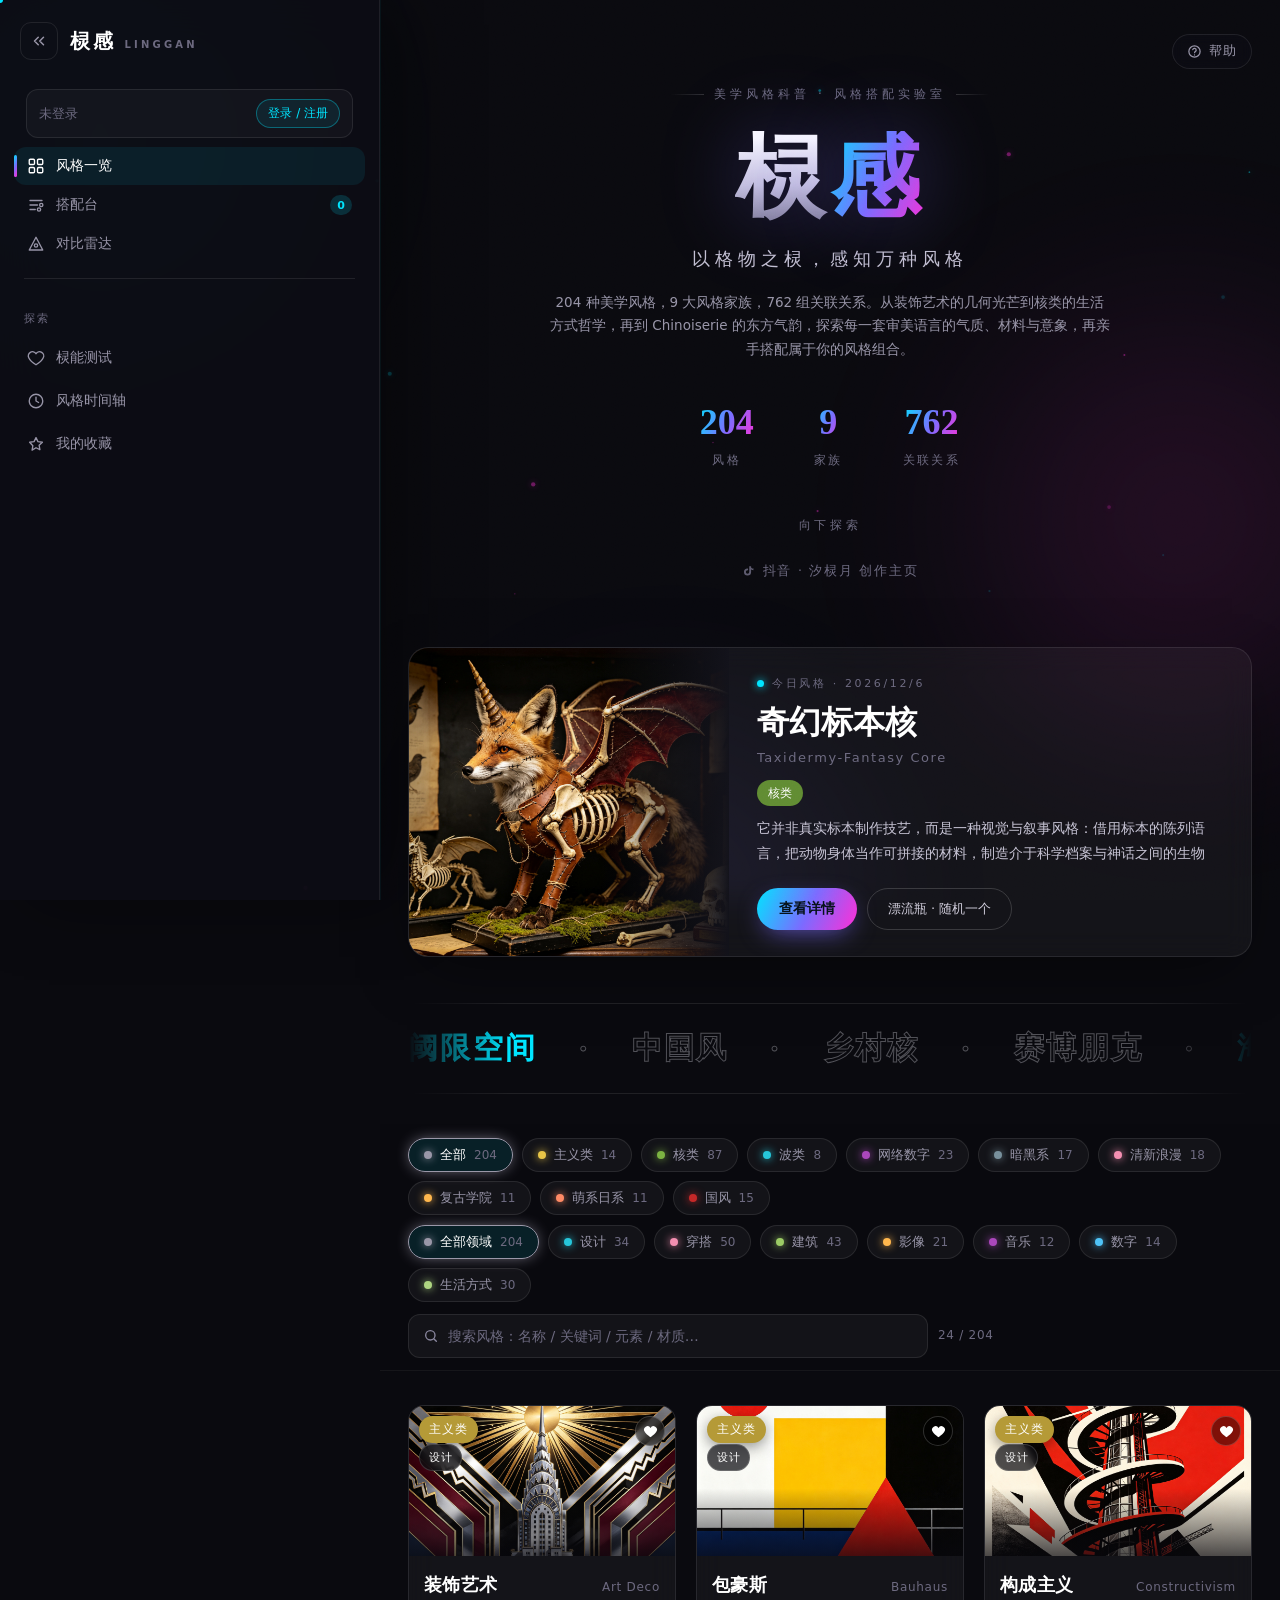
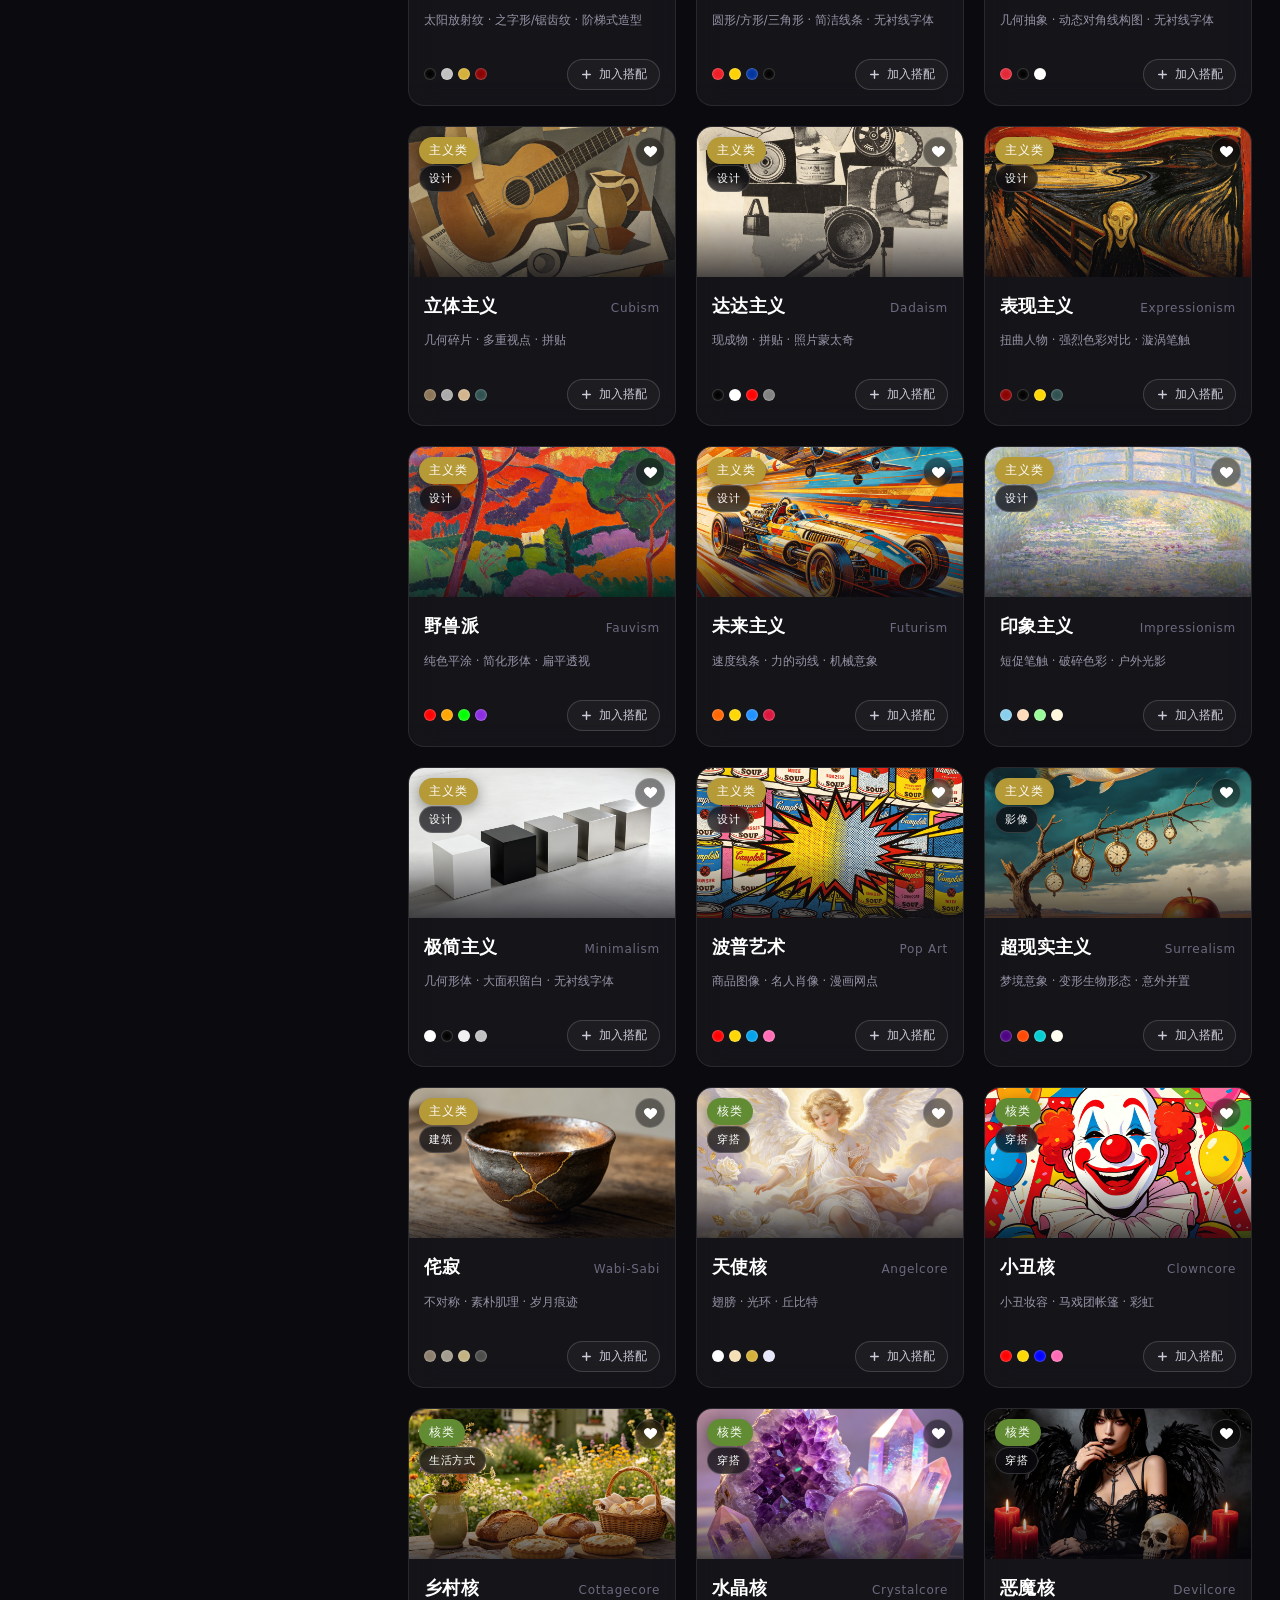
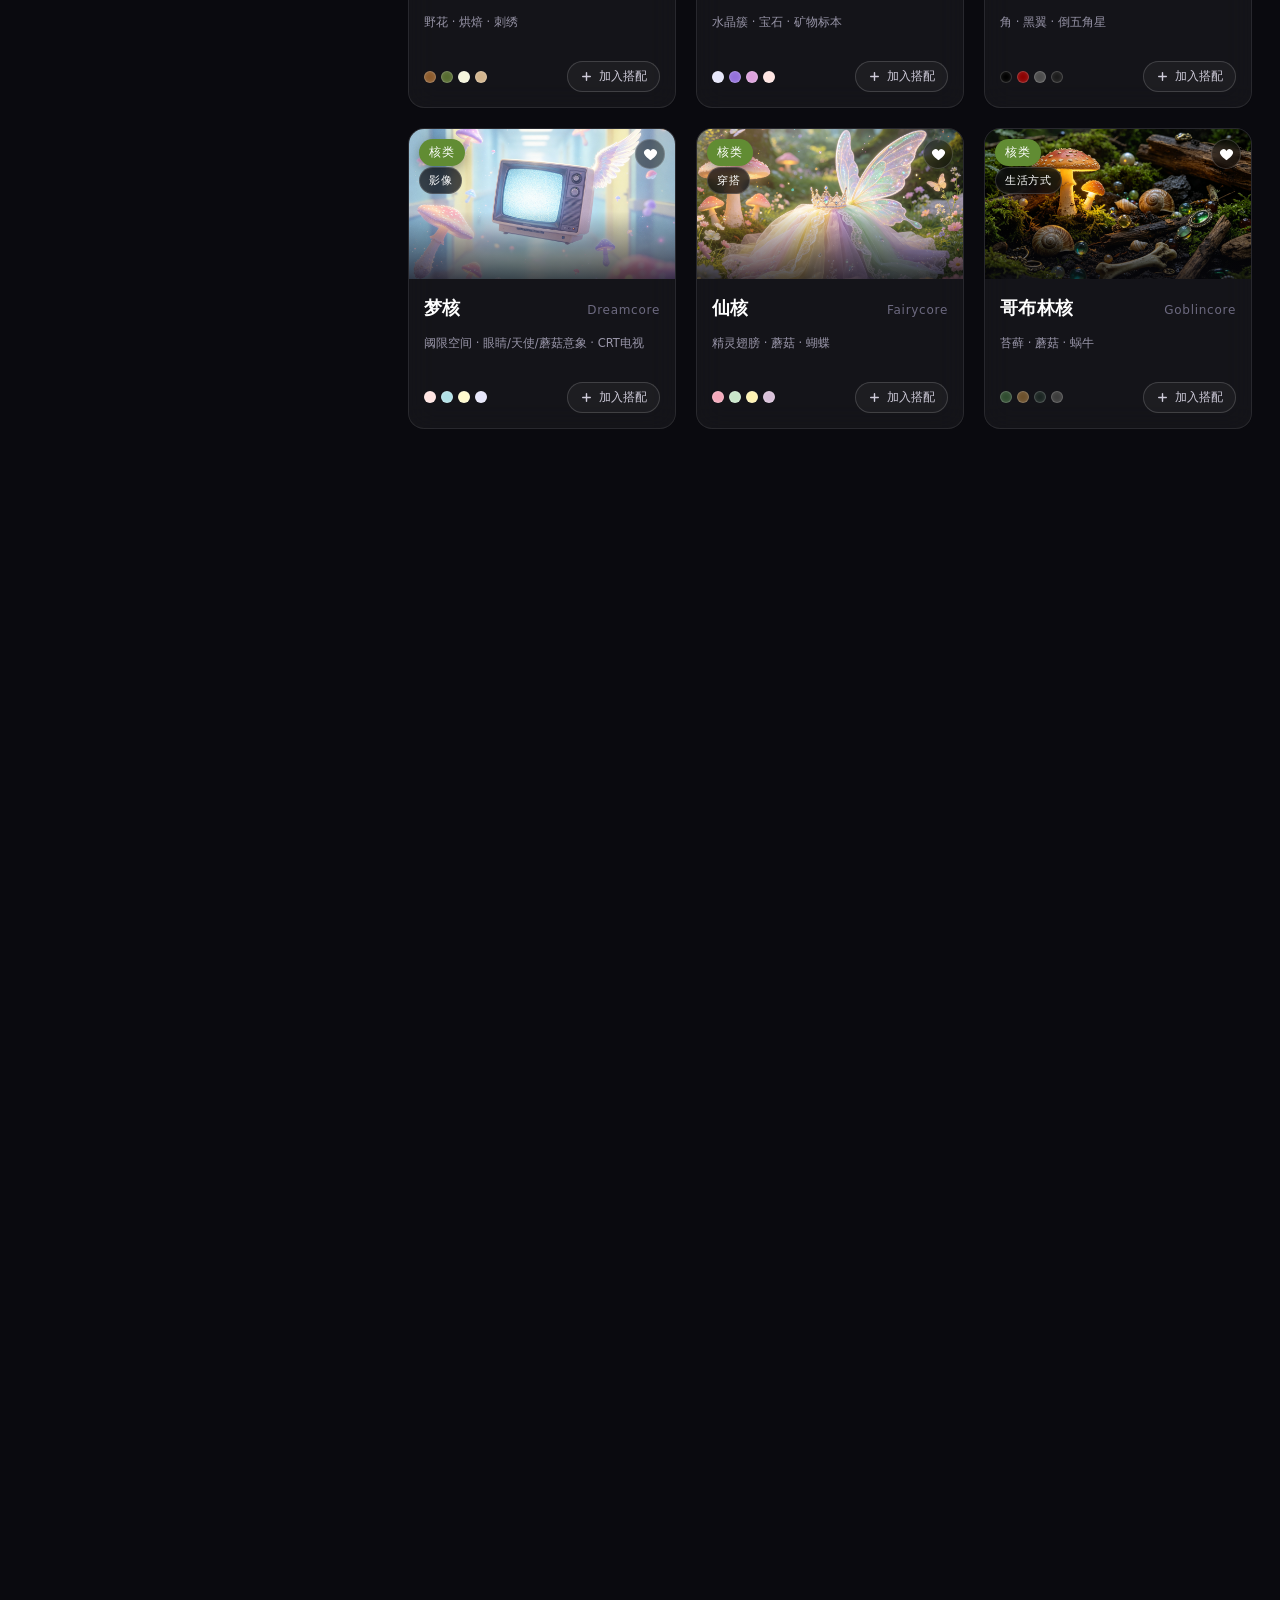
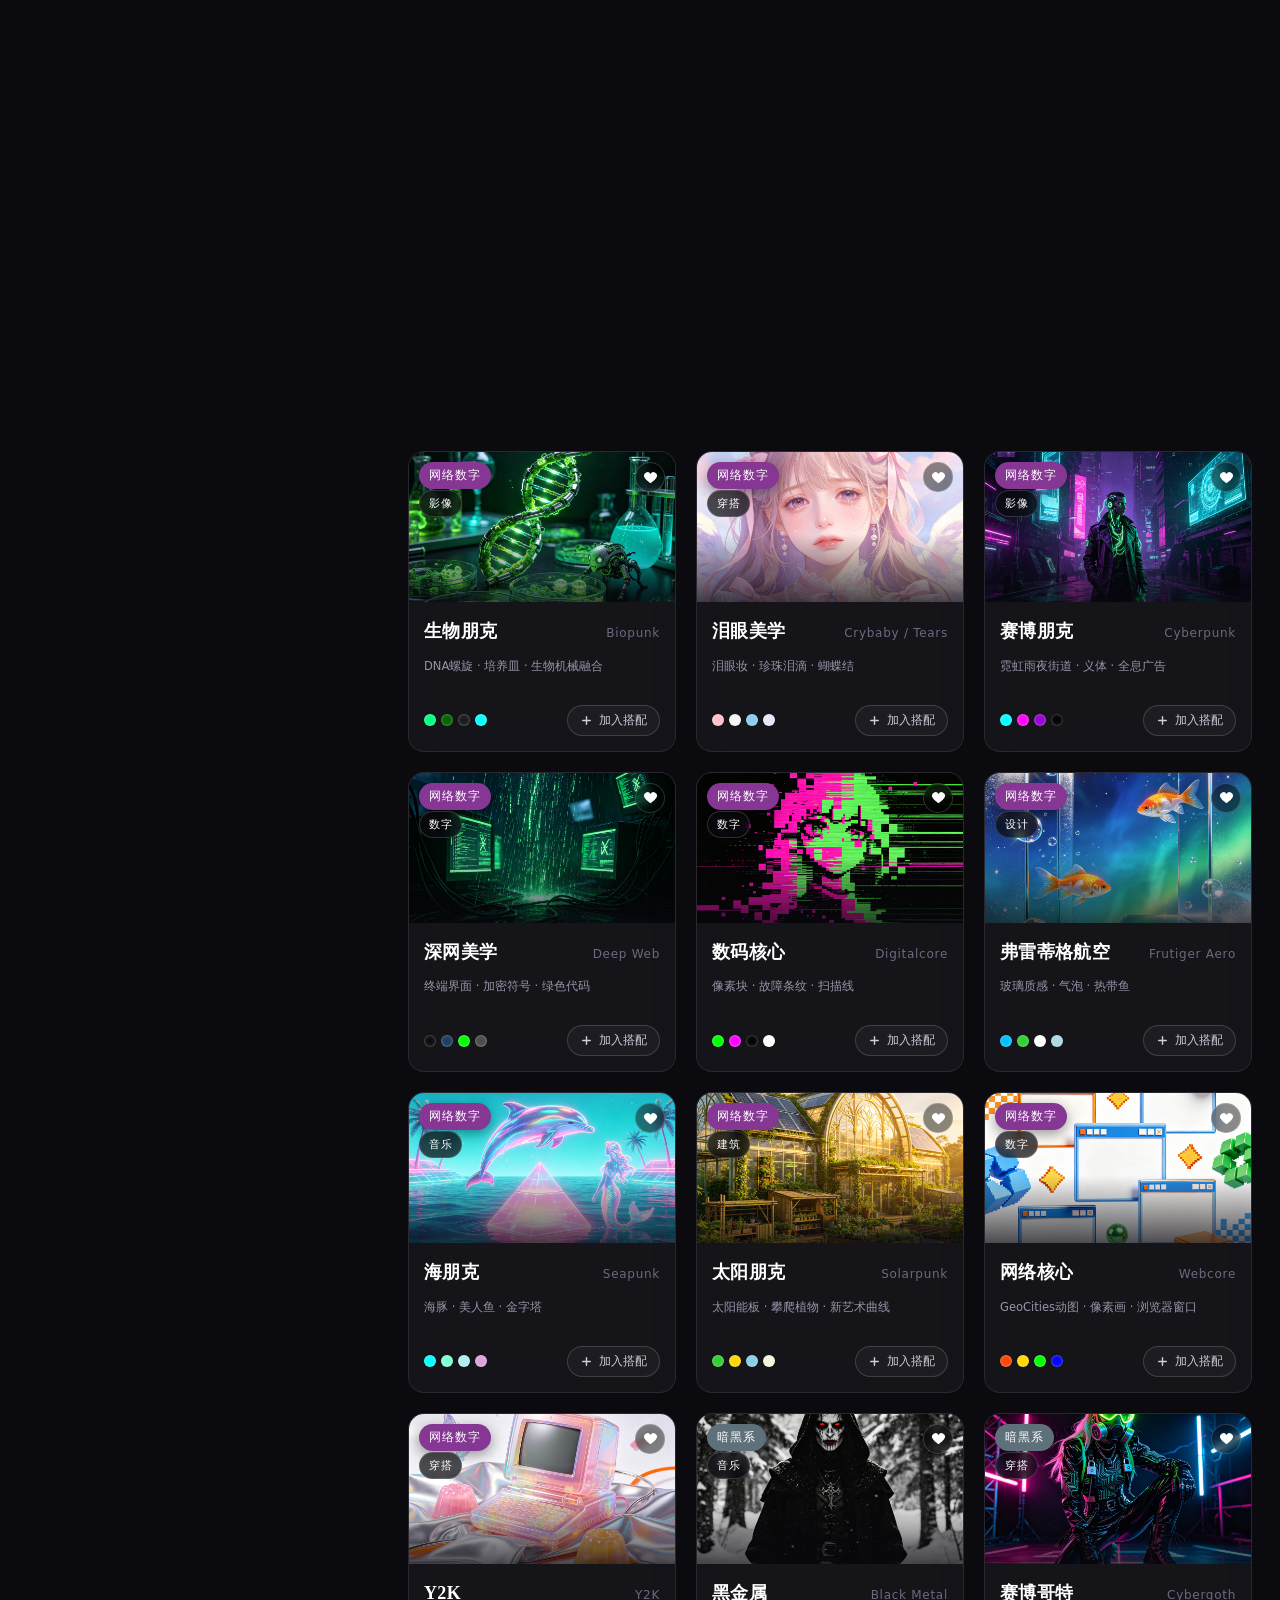
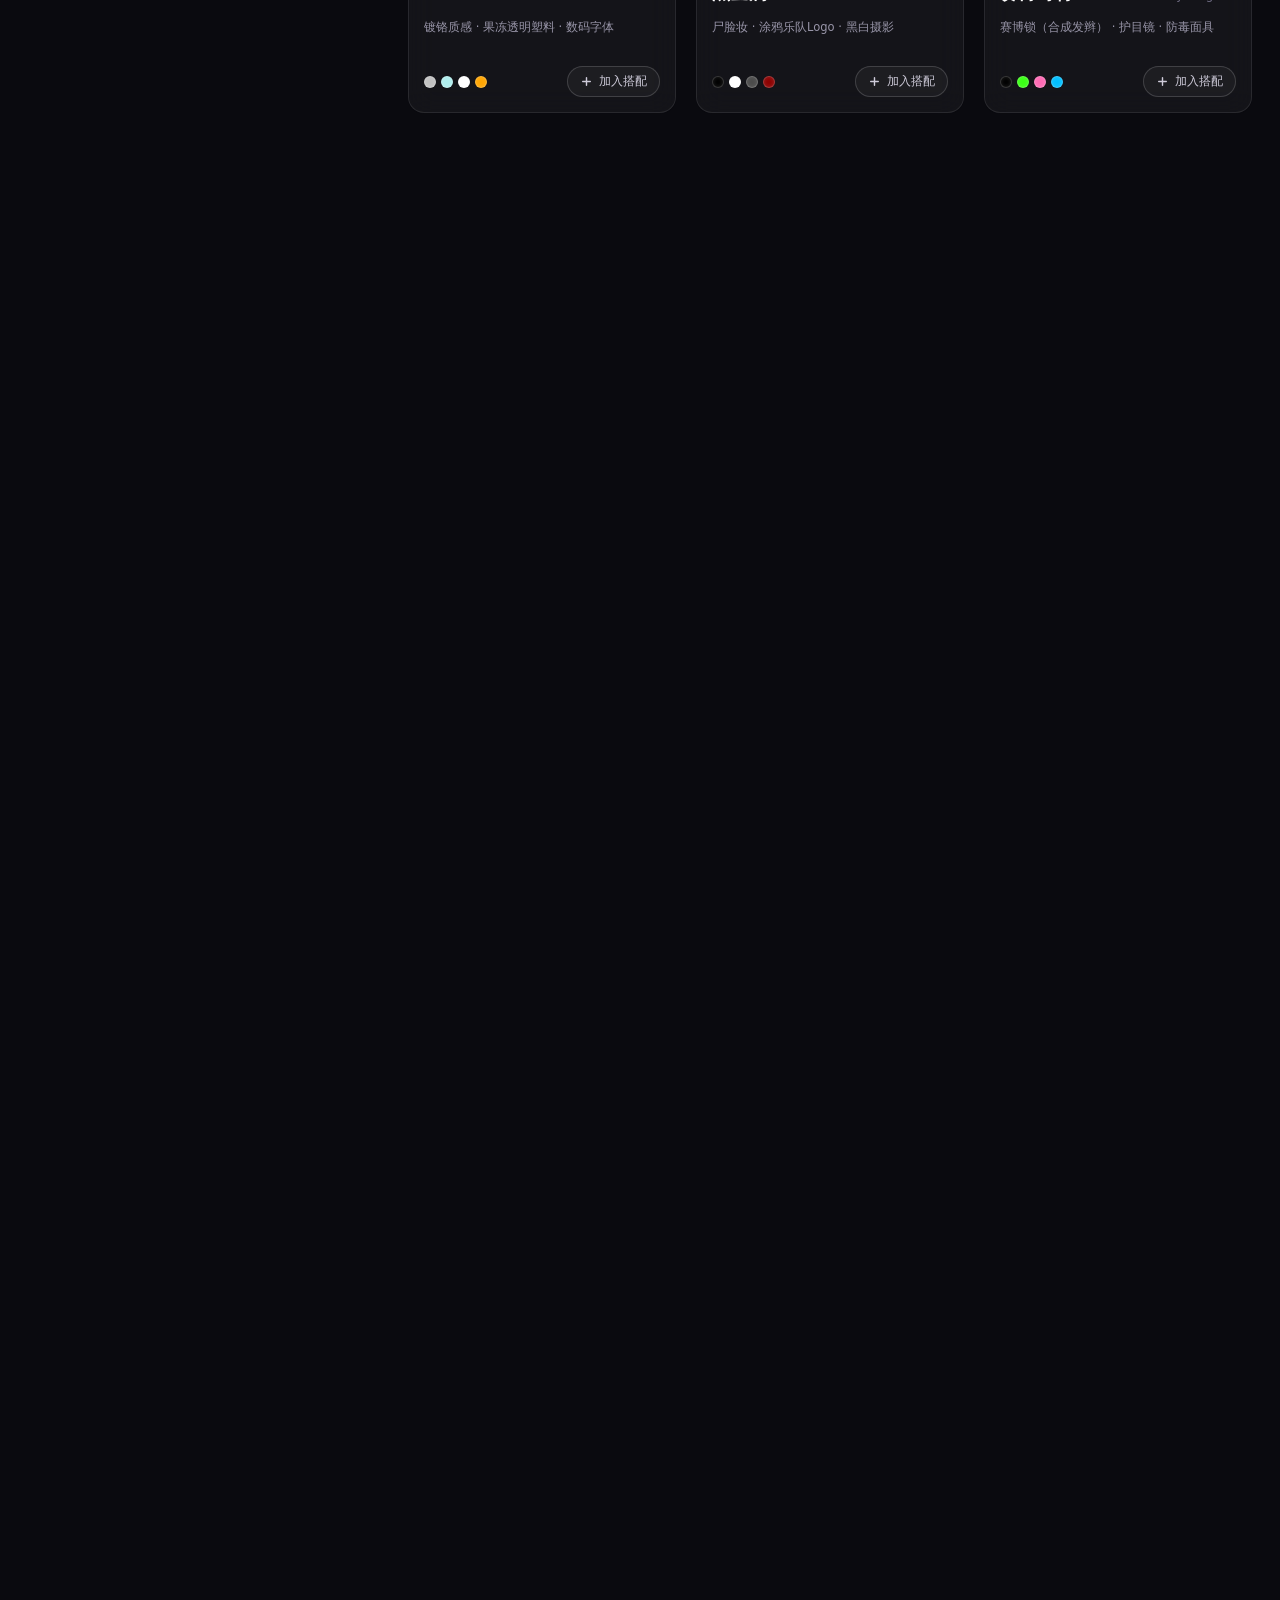
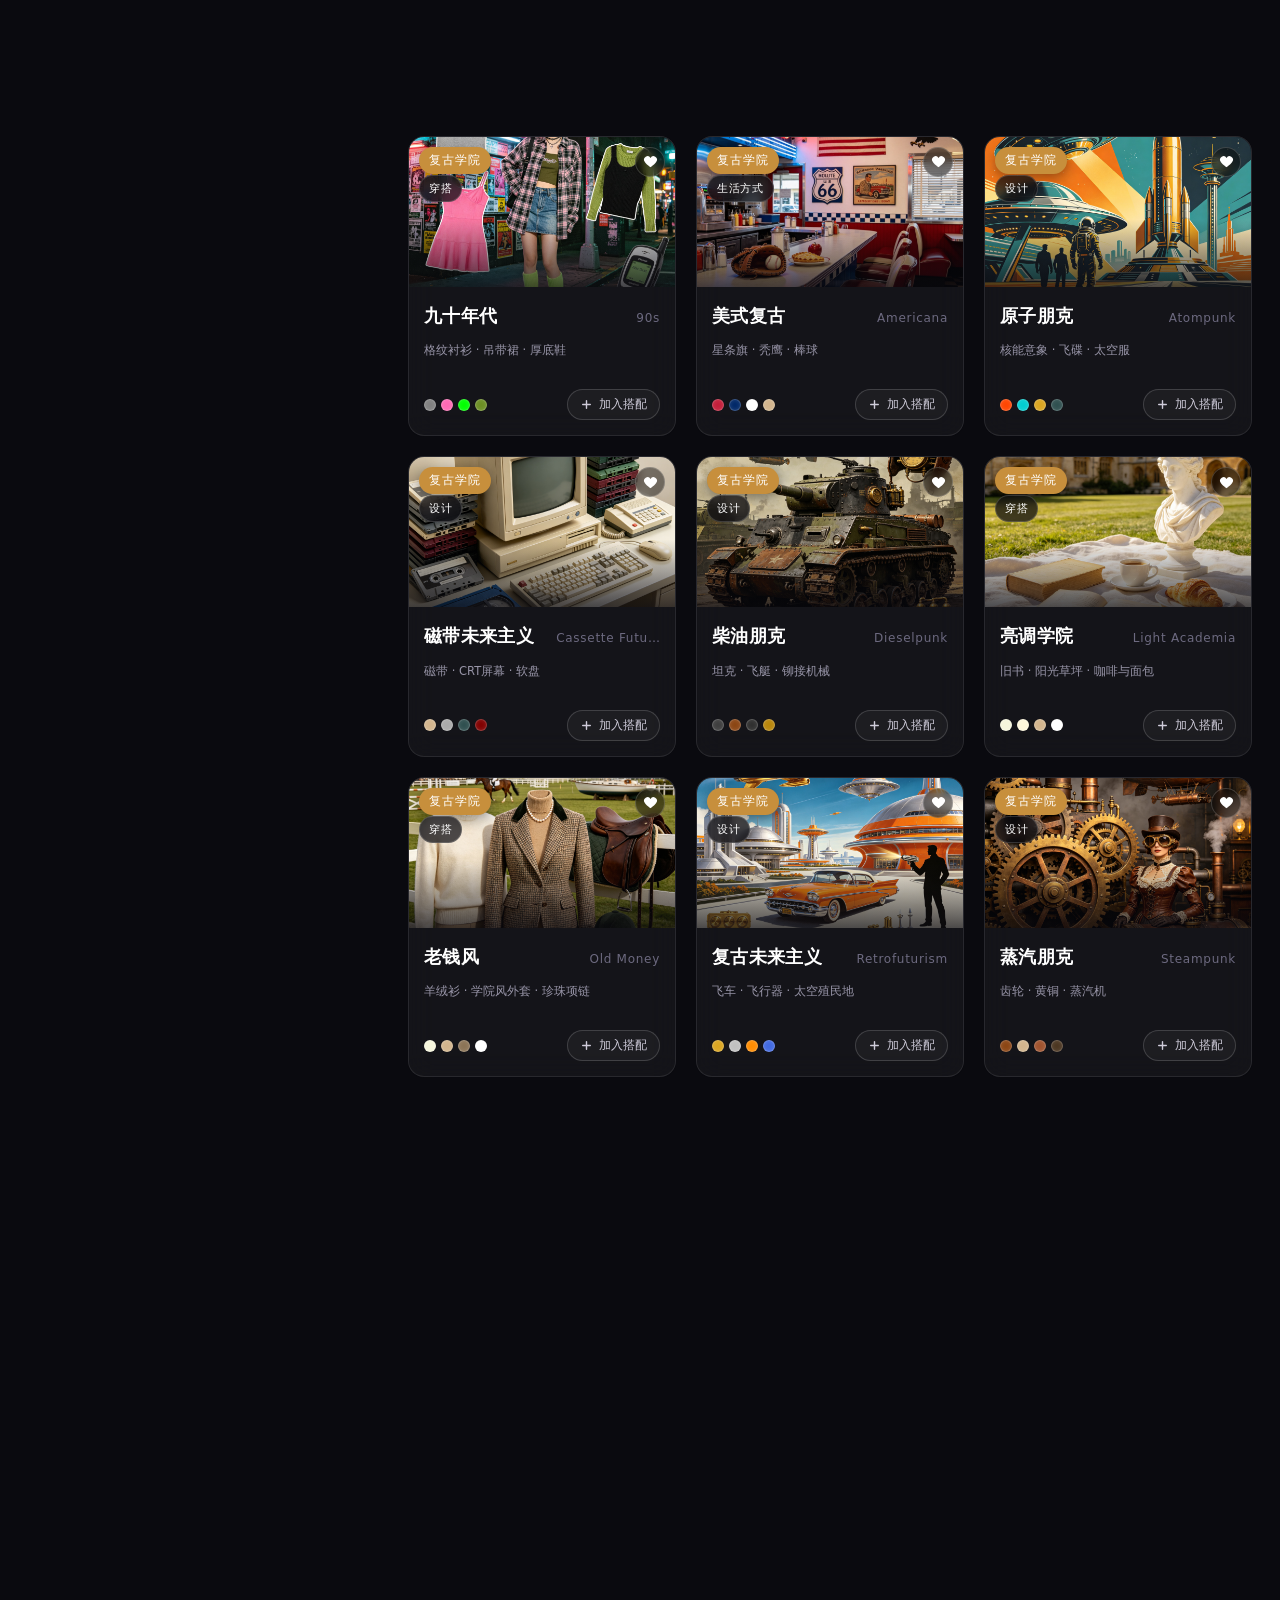
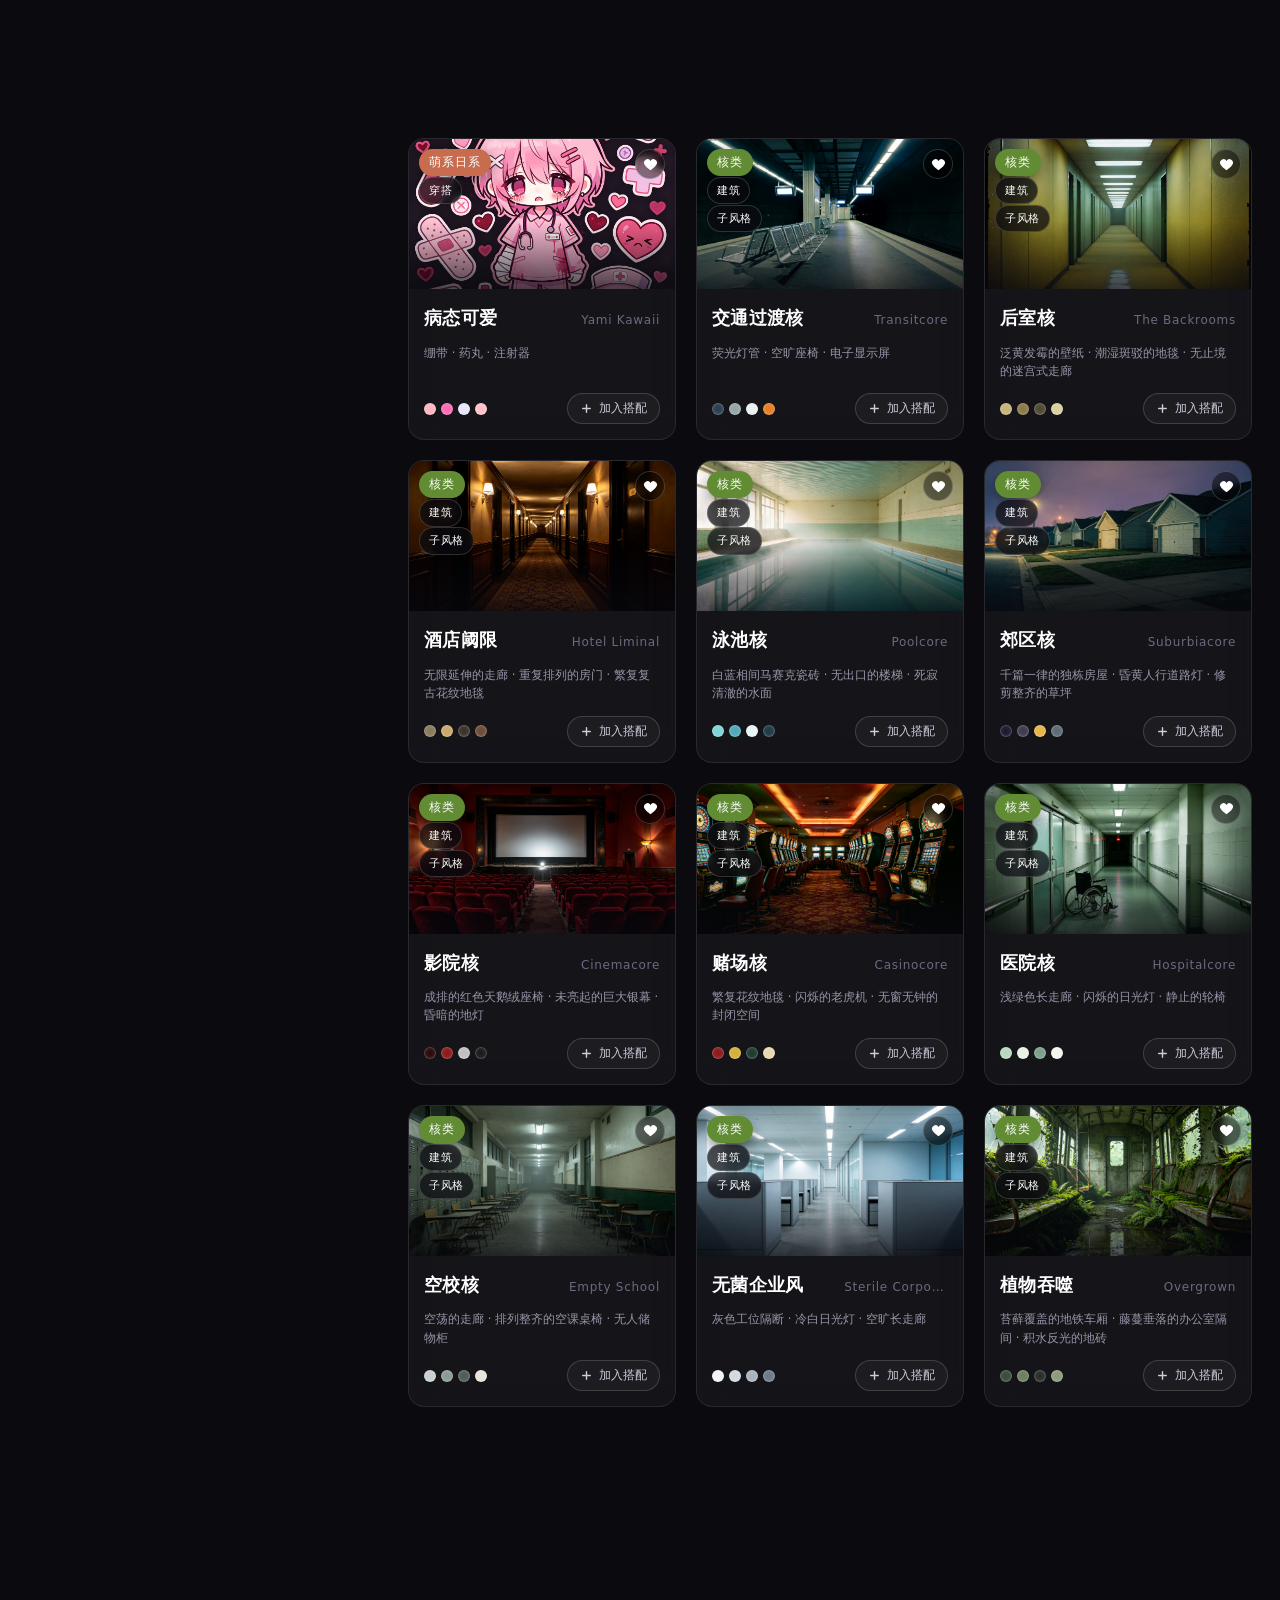
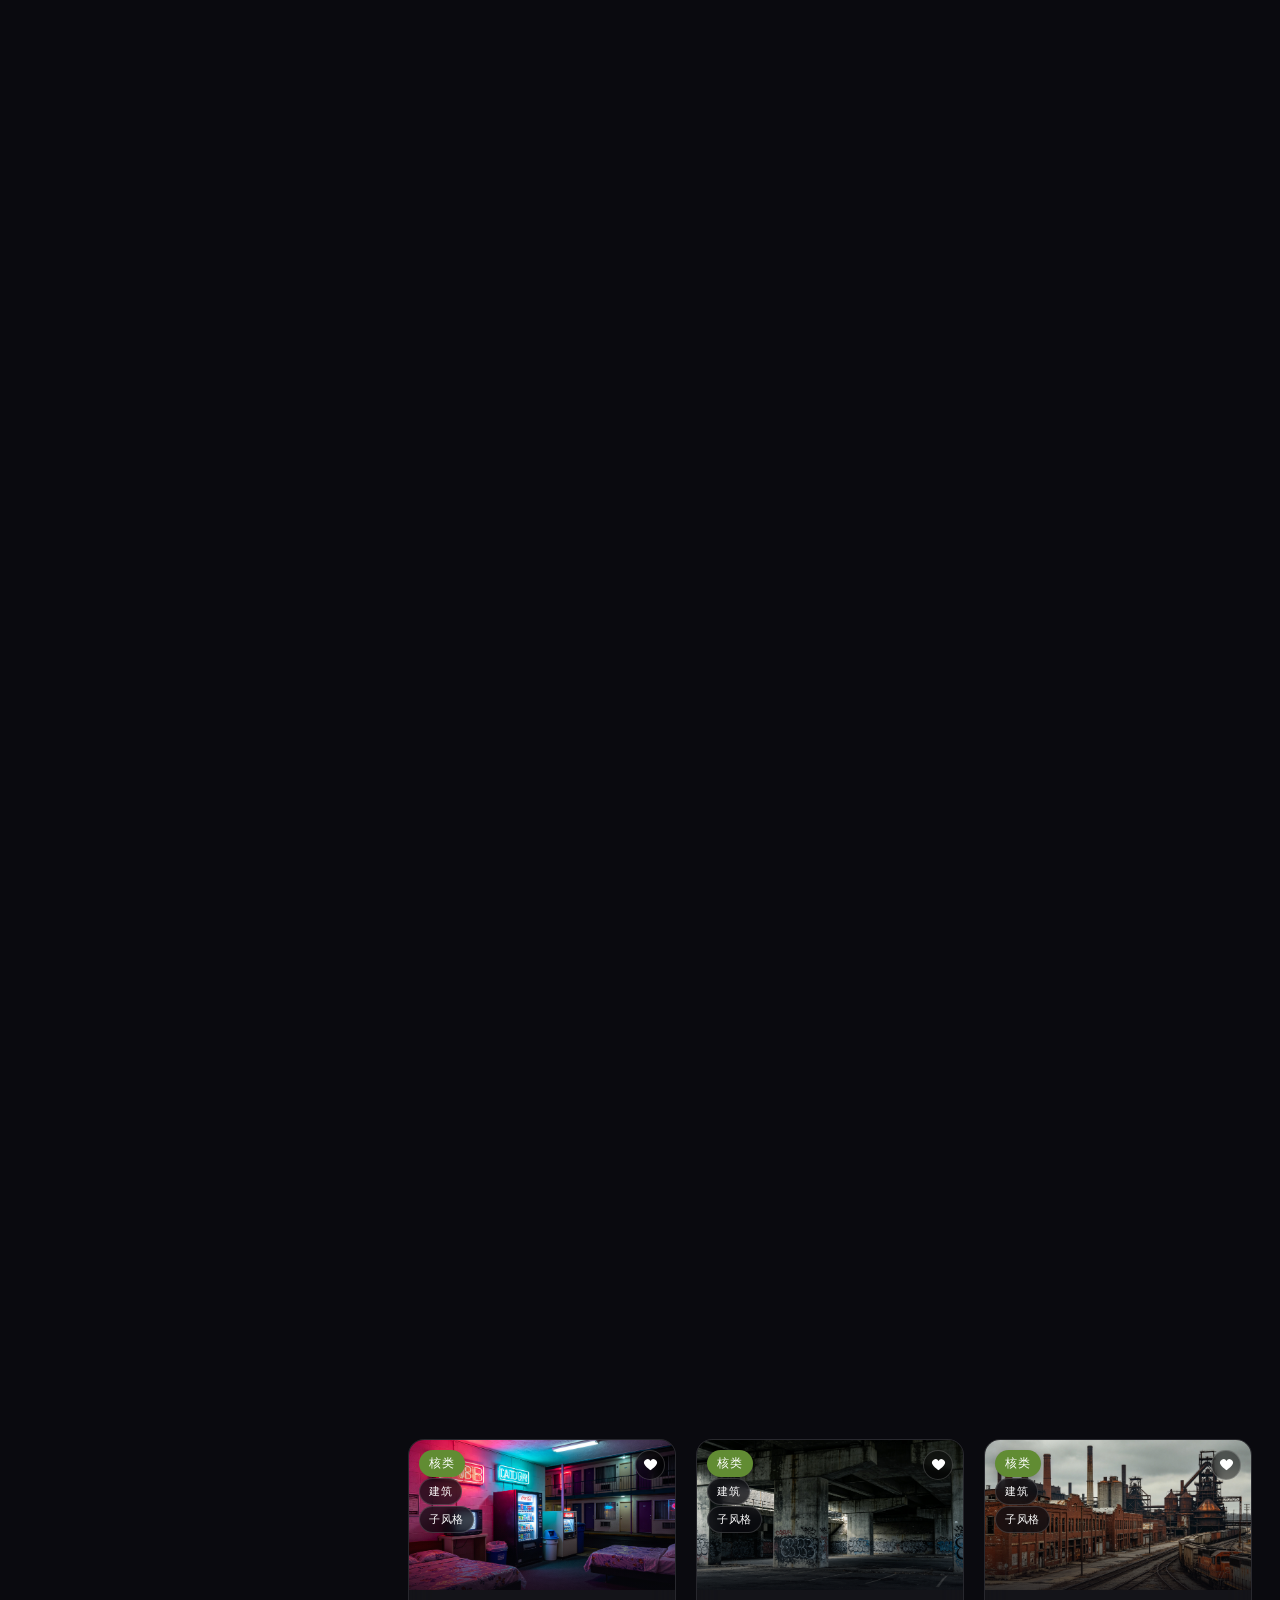
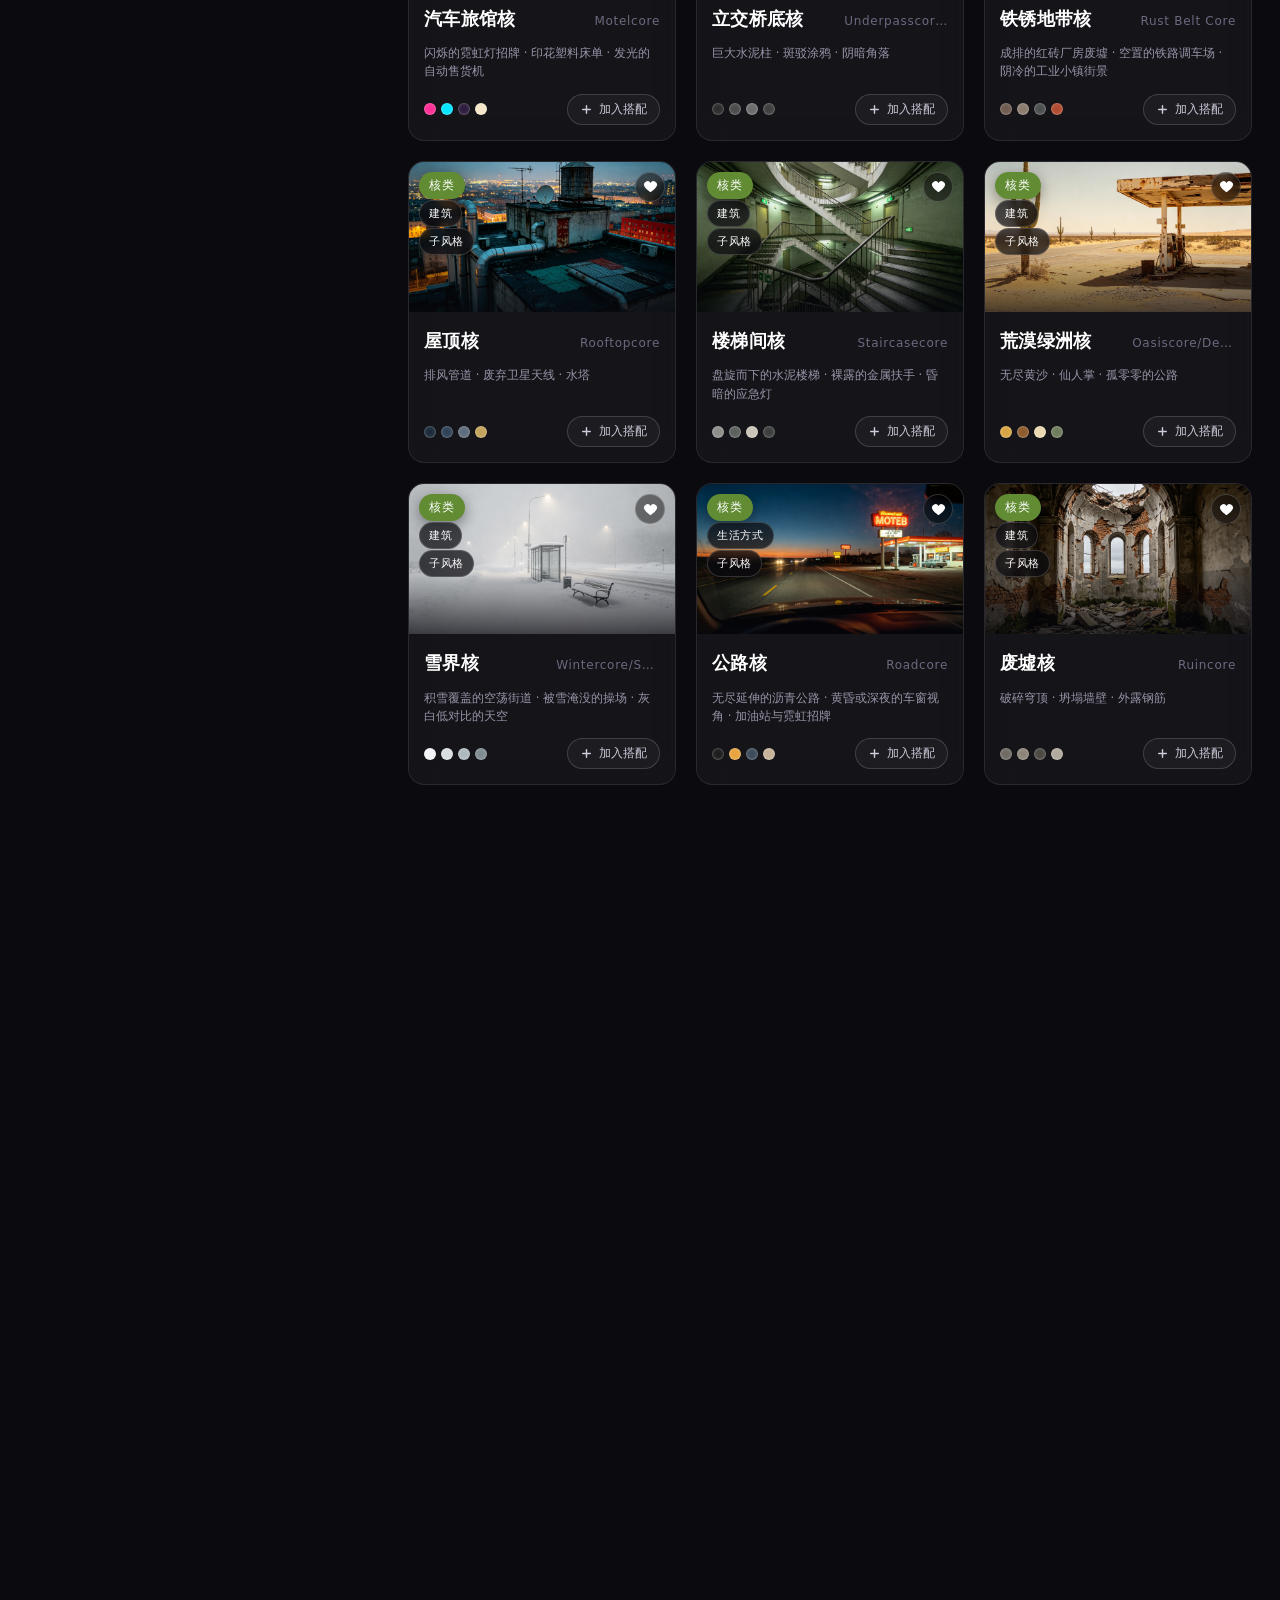
==== commit f3eb146c: "新增国风家族(Chinoiserie主风格+14子风格)、帮助中心、架构优化(数据外置/分批渲染/事件委托/echarts本地化)、收藏遮挡修复、主页数字更新" ====
--- a/index.html
+++ b/index.html
@@ -618,6 +618,41 @@
 .dy-link{display:inline-flex;align-items:center;gap:7px;margin-top:24px;font-size:12.5px;color:var(--faint);letter-spacing:.14em;text-decoration:none;transition:color .25s,letter-spacing .25s}
 .dy-link:hover{color:#ff2d55;letter-spacing:.2em}
 .dy-link svg{width:14px;height:14px;opacity:.85}
+/* ===== 帮助中心 ===== */
+.help-btn{position:absolute;top:34px;right:0;display:inline-flex;align-items:center;gap:7px;padding:8px 14px;border-radius:999px;background:rgba(13,13,21,.6);border:1px solid var(--line);color:var(--muted);font-size:12.5px;letter-spacing:.08em;cursor:pointer;transition:all .25s;backdrop-filter:blur(6px);z-index:5}
+.help-btn svg{width:15px;height:15px}
+.help-btn:hover{color:#fff;border-color:rgba(123,107,255,.55);background:rgba(123,107,255,.14);transform:translateY(-1px)}
+.help-sec{margin:38px 0 8px}
+.help-sec-head{display:flex;align-items:baseline;gap:14px;margin-bottom:18px;border-bottom:1px solid var(--line);padding-bottom:12px}
+.help-no{font-family:var(--serif);font-size:15px;color:#7b6bff;letter-spacing:.1em}
+.help-sec-head h3{font-size:20px;color:#fff;margin:0}
+.help-sub{margin-left:auto;font-size:12px;color:var(--faint);letter-spacing:.1em}
+.help-grid{display:grid;grid-template-columns:repeat(auto-fit,minmax(240px,1fr));gap:14px}
+.help-card{position:relative;padding:18px 18px 16px;border-radius:14px;background:var(--panel);border:1px solid var(--line);transition:all .25s;overflow:hidden}
+.help-card:hover{border-color:rgba(123,107,255,.4);transform:translateY(-2px)}
+.help-card b{display:block;font-size:14.5px;color:#fff;margin-bottom:6px}
+.help-card p{font-size:12.5px;line-height:1.65;color:var(--muted);margin:0}
+.help-card .help-ic{position:absolute;right:14px;top:14px;width:30px;height:30px;border-radius:9px;display:flex;align-items:center;justify-content:center;background:rgba(123,107,255,.12);color:#7b6bff}
+.help-card .help-ic svg{width:16px;height:16px}
+.help-steps{display:grid;gap:12px}
+.help-step{display:flex;gap:14px;padding:16px 18px;border-radius:14px;background:var(--panel);border:1px solid var(--line)}
+.help-step .hs-no{flex:none;width:30px;height:30px;border-radius:999px;display:flex;align-items:center;justify-content:center;background:var(--grad);color:#06121a;font-weight:800;font-size:13px}
+.help-step h4{margin:0 0 5px;font-size:14px;color:#fff}
+.help-step p{margin:0;font-size:12.5px;line-height:1.7;color:var(--muted)}
+.help-step code{font-family:Consolas,monospace;font-size:11.5px;color:#9bd8ff;background:rgba(0,0,0,.35);padding:2px 7px;border-radius:6px}
+.help-tpl{margin-top:14px;padding:16px 18px;border-radius:14px;background:rgba(0,0,0,.3);border:1px dashed rgba(155,216,255,.35)}
+.help-tpl b{font-size:12.5px;color:#9bd8ff;letter-spacing:.06em}
+.help-tpl p{margin:8px 0 0;font-size:12.5px;line-height:1.8;color:var(--muted)}
+.help-tpl p .hl{color:#ffd479}
+.help-about{display:grid;gap:12px}
+.help-about-row{display:flex;gap:14px;align-items:center;padding:14px 18px;border-radius:14px;background:var(--panel);border:1px solid var(--line)}
+.help-about-row .k{flex:none;width:88px;font-size:12px;color:var(--faint);letter-spacing:.12em}
+.help-about-row .v{font-size:13px;color:#fff}
+.help-about-row .v a{color:#7b6bff;text-decoration:none}
+.help-note{margin-top:16px;padding:13px 16px;border-radius:12px;background:rgba(255,212,121,.06);border:1px solid rgba(255,212,121,.25);font-size:12.5px;line-height:1.7;color:#e8d9b5}
+@media (max-width:1100px){.help-btn{top:16px;right:0}}
+@media (max-width:640px){.help-sub{display:none}}
+
 /* ============ 动效克制 ============ */
 @media (prefers-reduced-motion:reduce){
   html{scroll-behavior:auto}
@@ -703,15 +738,19 @@
   <!-- ===== 视图：首页一览 ===== -->
   <section class="view" id="view-home">
     <div class="hero">
+      <button class="help-btn" id="help-open" type="button" title="帮助中心" aria-label="帮助中心" onclick="location.hash='#/help'">
+  <svg viewBox="0 0 24 24" fill="none" stroke="currentColor" stroke-width="2" stroke-linecap="round"><circle cx="12" cy="12" r="9"/><path d="M9.2 9a2.8 2.8 0 0 1 5.5.8c0 1.9-2.6 2.3-2.6 4M12 17.4v.1"/></svg>
+  <span>帮助</span>
+</button>
       <div class="hero-eyebrow">美学风格科普 · 风格搭配实验室</div>
       <h1 class="hero-title">
         <span class="hero-ch" style="animation-delay:.05s">棂</span><span class="hero-ch glow" style="animation-delay:.2s">感</span>
       </h1>
       <p class="hero-sub">以格物之棂，感知万种风格</p>
-      <p class="hero-desc">189 种美学风格，8 大风格家族，709 组关联关系。从装饰艺术的几何光芒到核类的生活方式哲学，探索每一套审美语言的气质、材料与意象，再亲手搭配属于你的风格组合。</p>
+      <p class="hero-desc">204 种美学风格，9 大风格家族，762 组关联关系。从装饰艺术的几何光芒到核类的生活方式哲学，再到 Chinoiserie 的东方气韵，探索每一套审美语言的气质、材料与意象，再亲手搭配属于你的风格组合。</p>
       <div class="hero-stats">
-        <div class="hero-stat"><b>189</b><span>风格</span></div>
-        <div class="hero-stat"><b>8</b><span>家族</span></div>
+        <div class="hero-stat"><b>204</b><span>风格</span></div>
+        <div class="hero-stat"><b>9</b><span>家族</span></div>
         <div class="hero-stat"><b id="stat-c">—</b><span>关联关系</span></div>
       </div>
       <div class="scroll-hint">向下探索</div>
@@ -821,6 +860,60 @@
     <div id="timeline-root"></div>
   </section>
 
+
+  <!-- ===== 视图：帮助中心 ===== -->
+  <section class="view" id="view-help">
+    <div class="view-head">
+      <h2>帮助中心</h2>
+      <p>从快速上手到用棂感辅助 AI 创作——这里有你需要的全部说明。</p>
+    </div>
+
+    <div class="help-sec">
+      <div class="help-sec-head"><span class="help-no">01</span><h3>快速上手</h3><span class="help-sub">七个模块，各司其职</span></div>
+      <div class="help-grid">
+        <div class="help-card"><span class="help-ic"><svg viewBox="0 0 24 24" fill="none" stroke="currentColor" stroke-width="2" stroke-linecap="round"><path d="M3 12h4l2-6 4 12 2-6h6"/></svg></span><b>风格一览</b><p>主页即风格库：204 种美学风格按 9 大家族、7 大分类陈列。可用家族/分类标签筛选，或用搜索框按名称、元素、材质、关键词检索。点卡片进入详情。</p></div>
+        <div class="help-card"><span class="help-ic"><svg viewBox="0 0 24 24" fill="none" stroke="currentColor" stroke-width="2" stroke-linecap="round"><path d="M4 5h16M4 12h10M4 19h13"/></svg></span><b>搭配台</b><p>在卡片右下角「加入搭配」，选择 2–6 个风格。棂感会计算两两适配度，生成搭配报告、关系网络与一段混搭灵感文案。</p></div>
+        <div class="help-card"><span class="help-ic"><svg viewBox="0 0 24 24" fill="none" stroke="currentColor" stroke-width="2"><circle cx="12" cy="12" r="9"/><path d="M12 3a9 9 0 0 1 9 9h-9z"/></svg></span><b>对比雷达</b><p>选择 2–3 个风格，从色彩浓度、科技感、自然感、暗黑度、复古度、精致度六个维度横向对比，直观看出差异。</p></div>
+        <div class="help-card"><span class="help-ic"><svg viewBox="0 0 24 24" fill="none" stroke="currentColor" stroke-width="2" stroke-linecap="round"><path d="M4 20h16M6 20V9M11 20V4M16 20v-8"/></svg></span><b>棂能测试</b><p>回答 12 个审美偏好问题，棂感会解读出你天生亲近的风格体质，并推荐与你最契合的风格与搭配方向。</p></div>
+        <div class="help-card"><span class="help-ic"><svg viewBox="0 0 24 24" fill="none" stroke="currentColor" stroke-width="2" stroke-linecap="round"><path d="M3 5h18M3 12h18M3 19h12"/></svg></span><b>风格时间轴</b><p>沿时间之河看美学风格如何诞生、流行与复兴——从 17 世纪的中国风到 2020 年代的赛博空间，可按年代与家族筛选。</p></div>
+        <div class="help-card"><span class="help-ic"><svg viewBox="0 0 24 24" fill="none" stroke="currentColor" stroke-width="2"><path d="M12 21s-7.5-4.6-9.5-9A5.4 5.4 0 0 1 12 6.3 5.4 5.4 0 0 1 21.5 12c-2 4.4-9.5 9-9.5 9z"/></svg></span><b>我的收藏</b><p>登录后，点卡片右上角心形即可收藏。收藏会保存到你的账号下，在「我的收藏」集中查看与管理，可一键清空。</p></div>
+        <div class="help-card"><span class="help-ic"><svg viewBox="0 0 24 24" fill="none" stroke="currentColor" stroke-width="2" stroke-linecap="round"><circle cx="12" cy="8" r="4"/><path d="M4 21c1.5-4 4.5-6 8-6s6.5 2 8 6"/></svg></span><b>登录 / 注册</b><p>账号与收藏保存在本浏览器本地（localStorage），不上传云端；同一浏览器内登录即可取回收藏。换设备或清除浏览器数据会丢失账号，请注意备份。</p></div>
+      </div>
+    </div>
+
+    <div class="help-sec">
+      <div class="help-sec-head"><span class="help-no">02</span><h3>辅助 AI 创作指南</h3><span class="help-sub">生图 / 生视频提示词怎么来</span></div>
+      <div class="help-steps">
+        <div class="help-step"><span class="hs-no">1</span><div><h4>打开风格详情，收集「美学参数」</h4><p>点击任意风格卡片进入详情页，棂感已为你整理好一组可直接喂给 AI 的参数：<code>定义</code>（definition）、<code>配色</code>（colors 色板）、<code>元素</code>（elements）、<code>材质</code>（materials）、<code>意象</code>（iconography）、<code>视觉特征</code>（color_system 色彩体系）。</p></div></div>
+        <div class="help-step"><span class="hs-no">2</span><div><h4>拼装生图提示词</h4><p>把参数转成自然语言：主体 + 元素 + 配色 + 材质 + 氛围。例：「舒适核」→ <code>针织毛衣 · 毛毯 · 壁炉火光 · 暖色低饱和 · 被包裹的安全感 · 冬日居家 · 电影感柔光</code>。详情页色板可直接复制给 AI 指定 palette。</p></div></div>
+        <div class="help-step"><span class="hs-no">3</span><div><h4>扩展为生视频提示词</h4><p>在生图提示词基础上加入动作、运镜与氛围变化。例：<code>镜头缓缓推近壁炉旁的女孩，火光跳动，毛毯微微起伏，暖光在室内弥漫</code>。搭配台的「混搭灵感」与时间轴的年代背景也可作为故事场景设定。</p></div></div>
+      </div>
+      <div class="help-tpl"><b>通用提示词模板</b><p><span class="hl">[风格名]</span>：<span class="hl">[核心元素]</span> · <span class="hl">[配色体系]</span> · <span class="hl">[材质质感]</span> · <span class="hl">[氛围/情绪]</span> · <span class="hl">[光影/镜头]</span>。示例：<span class="hl">敦煌飞天风</span>：飘带与反弹琵琶 · 青金蓝朱砂矿物色 · 泥金点缀 · 千年壁画的瑰丽与流动 · 舞台追光。</p></div>
+    </div>
+
+    <div class="help-sec">
+      <div class="help-sec-head"><span class="help-no">03</span><h3>美学知识引用</h3><span class="help-sub">数据从哪里来</span></div>
+      <div class="help-grid">
+        <div class="help-card"><span class="help-ic"><svg viewBox="0 0 24 24" fill="none" stroke="currentColor" stroke-width="2"><path d="M5 4h14v16H5z"/><path d="M9 8h6M9 12h6M9 16h4"/></svg></span><b>美学中文维基</b><p>风格定义与起源参考 Aesthetics Wiki 中文站与 List of Aesthetics 风格全目录。</p></div>
+        <div class="help-card"><span class="help-ic"><svg viewBox="0 0 24 24" fill="none" stroke="currentColor" stroke-width="2"><path d="M3 20V10M9 20V4M15 20v-9M21 20V7"/></svg></span><b>百度百科</b><p>中国风（Chinoiserie 美学）大类定义与大部分风格介绍参考百度百科词条。</p></div>
+        <div class="help-card"><span class="help-ic"><svg viewBox="0 0 24 24" fill="none" stroke="currentColor" stroke-width="2"><circle cx="12" cy="12" r="9"/><path d="M12 3a9 9 0 0 1 9 9h-9z"/></svg></span><b>色韵 · cncolor.art</b><p>国风配色体系参考「色韵」国风色彩网站，朱砂、黛蓝、月白等传统色名与色值。</p></div>
+        <div class="help-card"><span class="help-ic"><svg viewBox="0 0 24 24" fill="none" stroke="currentColor" stroke-width="2" stroke-linecap="round"><path d="M12 2l3 7 7 .5-5.5 4.5 2 7-6.5-4-6.5 4 2-7L2 9.5 9 9z"/></svg></span><b>社区与媒体</b><p>知乎艺术美学圈子、B 站 UP 主「史蒂芬怪」视频合集、StyleAtlas 风格谱为补充参考。</p></div>
+      </div>
+      <div class="help-note">说明：风格定义、起源与历史年代基于公开资料整理，属于科普性归纳，部分年代为大致分期；各风格描述不代表权威学术定论。棂感以「介绍与启发」为目的，鼓励你基于这些美学参数进行自己的创作与探索。</div>
+    </div>
+
+    <div class="help-sec">
+      <div class="help-sec-head"><span class="help-no">04</span><h3>关于棂感</h3><span class="help-sub">版本与创作者</span></div>
+      <div class="help-about">
+        <div class="help-about-row"><span class="k">版本</span><span class="v">棂感 v2.1 · 2026-09-14</span></div>
+        <div class="help-about-row"><span class="k">数据规模</span><span class="v">204 种美学风格 · 9 大风格家族 · 7 大分类 · 762 组关联关系</span></div>
+        <div class="help-about-row"><span class="k">创作者</span><span class="v">汐棂月</span></div>
+        <div class="help-about-row"><span class="k">创作主页</span><span class="v"><a href="https://www.douyin.com/user/MS4wLjABAAAAtZOif8mDPwoLElnE57tan1TlzRJoa-wiXphzKntoSnM?from_tab_name=main" target="_blank" rel="noopener">抖音 · 汐棂月 创作主页 ↗</a></span></div>
+        <div class="help-about-row"><span class="k">技术</span><span class="v">单文件 HTML + 数据驱动（data/aesthetics.js）· 深色科技风 · 支持本地打开与 GitHub Pages</span></div>
+      </div>
+    </div>
+  </section>
+
   <!-- ===== 视图：占位（收藏） ===== -->
   <section class="view" id="view-soon">
     <div class="soon-view">
@@ -834,10 +927,6 @@
     </div>
   </section>
 
-</div>
-</div>
-
-<!-- ===== 详情模态 ===== -->
   <!-- ===== 视图：我的收藏 ===== -->
   <section class="view" id="view-favorites">
     <div class="view-head">
@@ -847,6 +936,10 @@
     <div id="fav-root"></div>
   </section>
 
+</div>
+</div>
+
+<!-- ===== 详情模态 ===== -->
   <div class="modal" id="detail-modal" aria-hidden="true">
   <div class="modal-card" id="detail-root" role="dialog" aria-modal="true"></div>
 </div>
@@ -856,11 +949,14 @@
 
 <div class="toast" id="toast" role="status"></div>
 
-<script>
-const DATA = {"meta": {"name": "棂感", "description": "美学科普与风格搭配数据库", "count": 189, "last_updated": "2026-09-11"}, "categories": [{"id": "design", "name": "设计", "color": "#26C6DA"}, {"id": "fashion", "name": "穿搭", "color": "#F48FB1"}, {"id": "architecture", "name": "建筑", "color": "#9CCC65"}, {"id": "media", "name": "影像", "color": "#FFB74D"}, {"id": "music", "name": "音乐", "color": "#AB47BC"}, {"id": "digital", "name": "数字", "color": "#4FC3F7"}, {"id": "lifestyle", "name": "生活方式", "color": "#AED581"}], "families": [{"id": "ism", "name": "主义类", "color": "#E8C547", "description": "艺术史上的主义与流派"}, {"id": "core", "name": "核类", "color": "#7CB342", "description": "以 -core 为后缀的生活方式美学"}, {"id": "wave", "name": "波类", "color": "#26C6DA", "description": "以 -wave 为后缀的复古未来音乐视觉美学"}, {"id": "digital", "name": "网络数字", "color": "#AB47BC", "description": "互联网与数字技术催生的美学"}, {"id": "dark", "name": "暗黑系", "color": "#78909C", "description": "黑暗、神秘、浪漫的暗色美学"}, {"id": "fresh", "name": "清新浪漫", "color": "#F48FB1", "description": "自然、柔和、浪漫的清新美学"}, {"id": "retro", "name": "复古学院", "color": "#FFB74D", "description": "复古怀旧与学院风格"}, {"id": "kawaii", "name": "萌系日系", "color": "#FF8A65", "description": "日本萌系与街头时尚美学"}], "aesthetics": [{"id": "art-deco", "name_cn": "装饰艺术", "name_en": "Art Deco", "family": "ism", "definition": "以对称几何、放射状线条、奢华材质与“机器时代”美学为特征的设计风格，体现现代性、魅力与技术进步。", "origin": "一战前出现于法国巴黎，1920-1930年代风靡全球，得名于1925年巴黎装饰艺术与现代工业国际博览会。", "colors": ["#000000", "#C0C0C0", "#D4AF37", "#8B0000", "#1F4E79"], "elements": ["太阳放射纹", "之字形/锯齿纹", "阶梯式造型", "对称构图"], "materials": ["镀铬金属", "黑檀木", "玻璃", "漆器"], "iconography": ["克莱斯勒大厦", "《了不起的盖茨比》场景", "卡桑德海报"], "image": "assets/aesthetic-art-deco.jpg", "sources": ["https://aesthetics.fandom.com/wiki/Art_Deco"], "related": [{"id": "cubism", "score": 87, "reason": "同属立体主义的家族美学，气质与主题相近。"}, {"id": "surrealism", "score": 87, "reason": "同属超现实主义的家族美学，气质与主题相近。"}, {"id": "art-deco-liminal", "score": 93, "reason": "色彩、情绪与气质维度高度接近，可互为参考。"}], "history": "1925年巴黎“装饰艺术与现代工业国际博览会”正式得名；1920-30年代传播至纽约、上海与好莱坞；二战后随现代主义兴起而衰落，1980年代以来多次复兴。", "definition_detail": "装饰艺术是机器时代的“华丽版现代主义”：既拥抱新材料与几何，又不拒绝奢华；与包豪斯的平民化不同，它指向爵士时代与跨大西洋上流社会。", "visual_features": {"color_system": "黑、金、银与宝石色（祖母绿、宝石蓝、酒红）搭配；金属光泽象征财富与现代性，几何对称中暗藏繁复纹样。", "elements": ["太阳放射纹", "之字形/锯齿纹", "阶梯式造型", "对称构图"], "materials": ["镀铬金属", "黑檀木", "玻璃", "漆器"]}, "representatives": ["克莱斯勒大厦尖顶", "纽约帝国大厦", "塔玛拉·德·兰陂卡装饰画", "卡桑德拉《L'Atlantique》海报"], "applications": ["建筑：阶梯式退台立面+太阳放射纹", "珠宝：几何铂金钻石首饰", "平面：对称金色边框+装饰字体", "家居：镀铬玻璃茶几+漆面几何柜"], "related_terms": ["爵士时代 Jazz Age", "流线型 Streamline Moderne", "盖茨比美学", "新艺术后的装饰几何"], "radar_scores": {"color_intensity": 65, "tech": 40, "nature": 10, "darkness": 45, "retro": 85, "refinement": 90}, "category": "design", "parent": null, "year": 1925}, {"id": "bauhaus", "name_cn": "包豪斯", "name_en": "Bauhaus", "family": "ism", "definition": "20世纪最具影响力的现代艺术与设计学院及其风格，主张“形式服从功能”，统一艺术与工业，以几何形与三原色为视觉语言。", "origin": "1919年由瓦尔特·格罗皮乌斯创立于德国魏玛，1933年关闭，历经魏玛、德绍、柏林三地。", "colors": ["#ED1C24", "#FFD100", "#0033A0", "#000000", "#FFFFFF"], "elements": ["圆形/方形/三角形", "简洁线条", "无衬线字体", "去装饰"], "materials": ["钢", "玻璃", "混凝土", "皮革"], "iconography": ["德绍包豪斯校舍", "瓦西里椅", "《包豪斯宣言》封面"], "image": "assets/aesthetic-bauhaus.jpg", "sources": ["https://aesthetics.fandom.com/wiki/Bauhaus"], "related": [{"id": "constructivism", "score": 88, "reason": "同属构成主义的家族美学，气质与主题相近。"}, {"id": "cubism", "score": 87, "reason": "同属立体主义的家族美学，气质与主题相近。"}, {"id": "doll-repair-core", "score": 88, "reason": "色彩、情绪与气质维度高度接近，可互为参考。"}], "history": "1919年格罗皮乌斯在魏玛创立，1925年迁德绍，1932年迁柏林，1933年被纳粹关闭；成员流亡英美，将现代设计教育体系带到全球；1990年代起被时尚与产品设计反复致敬。", "definition_detail": "包豪斯主张“艺术与技术的新统一”，把手工艺训练与工业生产结合；其视觉母题（圆、方、三角）与“形式服从功能”奠定了现代设计教育。", "visual_features": {"color_system": "三原色（红黄蓝）加黑白灰，由伊顿色彩课系统化；色彩对应几何基本形，理性、克制而充满秩序感。", "elements": ["圆形/方形/三角形", "简洁线条", "无衬线字体", "去装饰"], "materials": ["钢", "玻璃", "混凝土", "皮革"]}, "representatives": ["德绍包豪斯校舍", "马塞尔·布劳耶瓦西里椅", "赫伯特·拜耶通用字体", "莫霍利-纳吉设计海报"], "applications": ["平面：几何构成海报+无衬线字", "建筑：玻璃幕墙网格立面", "产品：钢管悬臂椅", "字体：几何无衬线字"], "related_terms": ["形式服从功能", "魏玛共和国", "国际风格", "工艺与工业统一"], "radar_scores": {"color_intensity": 60, "tech": 65, "nature": 15, "darkness": 20, "retro": 60, "refinement": 85}, "category": "design", "parent": null, "year": 1919}, {"id": "constructivism", "name_cn": "构成主义", "name_en": "Constructivism", "family": "ism", "definition": "起源于俄国前卫艺术的运动，主张“艺术走向生活”，将艺术作为服务社会革命的实用工具，强调几何抽象、工业材料与动态构图。", "origin": "1915年前后由塔特林、罗德琴科等在俄国发起，1917年革命后发展为苏联先锋艺术主流。", "colors": ["#E32636", "#000000", "#FFFFFF"], "elements": ["几何抽象", "动态对角线构图", "无衬线字体", "摄影蒙太奇"], "materials": ["金属", "玻璃", "木材", "塑料"], "iconography": ["塔特林《第三国际纪念碑》", "李西茨基政治海报", "罗德琴科摄影蒙太奇"], "image": "assets/aesthetic-constructivism.jpg", "sources": ["https://aesthetics.fandom.com/wiki/Constructivism"], "related": [{"id": "futurism", "score": 93, "reason": "同属未来主义的家族美学，气质与主题相近。"}, {"id": "bauhaus", "score": 88, "reason": "同属包豪斯的家族美学，气质与主题相近。"}, {"id": "animecore", "score": 94, "reason": "色彩、情绪与气质维度高度接近，可互为参考。"}], "history": "1915-1920年代俄国十月革命前后，塔特林提出“绘画浮雕”，罗德琴科、李西茨基将艺术转向印刷与建筑；1920年代传入德国包豪斯与荷兰风格派，深刻影响现代平面设计教育。", "definition_detail": "构成主义把艺术从“观赏物”变为“生产物”，主张艺术家工程师化、为革命与大众服务；与西方纯抽象不同，它拒绝美学游戏，强调几何构成的社会实用性。", "visual_features": {"color_system": "以红、黑、白三色为主，辅以蓝灰；红象征革命，黑白提供结构骨架，色彩扁平而具宣传画力度。", "elements": ["几何抽象", "动态对角线构图", "无衬线字体", "摄影蒙太奇"], "materials": ["金属", "玻璃", "木材", "塑料"]}, "representatives": ["塔特林《第三国际纪念碑》模型", "罗德琴科《书籍》蒙太奇海报", "李西茨基《红楔子攻打白军》", "包豪斯构成课作业"], "applications": ["平面：几何色块+无衬线粗体传单", "建筑：钢筋玻璃结构功能性空间", "产品：金属弯折家具", "海报：对角线分割宣传视觉"], "related_terms": ["生产主义 Productivism", "俄国先锋派", "罗琴科蒙太奇", "结构主义排版"], "radar_scores": {"color_intensity": 70, "tech": 60, "nature": 10, "darkness": 35, "retro": 70, "refinement": 55}, "category": "design", "parent": null, "year": 1915}, {"id": "cubism", "name_cn": "立体主义", "name_en": "Cubism", "family": "ism", "definition": "打破单一透视，将物体解构为几何面并从多个视角同时呈现的艺术运动，被视为20世纪最具革命性的绘画革新之一。", "origin": "1900-1910年代发展于法国巴黎，由毕加索与布拉克创立，批评家沃克塞尔命名。", "colors": ["#8B7355", "#A9A9A9", "#D2B48C", "#2F4F4F"], "elements": ["几何碎片", "多重视点", "拼贴", "平面化空间"], "materials": ["油画颜料", "报纸/壁纸拼贴", "画布"], "iconography": ["毕加索《亚威农少女》", "毕加索《格尔尼卡》", "布拉克拼贴作品"], "image": "assets/aesthetic-cubism.jpg", "sources": ["https://aesthetics.fandom.com/wiki/Cubism"], "related": [{"id": "dadaism", "score": 88, "reason": "同属达达主义的家族美学，气质与主题相近。"}, {"id": "surrealism", "score": 88, "reason": "同属超现实主义的家族美学，气质与主题相近。"}, {"id": "crybaby", "score": 91, "reason": "色彩、情绪与气质维度高度接近，可互为参考。"}], "history": "1907年毕加索《亚威农少女》起步，1909-12年分析立体主义，1912年后综合立体主义加入拼贴；在巴黎蒙马特诞生，影响未来主义、构成主义与装饰艺术。", "definition_detail": "立体主义打破文艺复兴以来的单点透视，把物体拆解为多视角几何切面；它不是把物体画得更“客观”，而是承认观看本身是时间中的多角度经验。", "visual_features": {"color_system": "初期以棕、灰、赭等土色为主，综合时期加入纸张与印刷品的原色；色彩克制，让位于形式分析。", "elements": ["几何碎片", "多重视点", "拼贴", "平面化空间"], "materials": ["油画颜料", "报纸/壁纸拼贴", "画布"]}, "representatives": ["毕加索《亚威农少女》", "布拉克《埃斯塔克的房子》", "毕加索《格尔尼卡》", "胡安·格里斯《毕加索肖像》"], "applications": ["平面：几何解构海报", "产品：多边形切角家具", "建筑：折叠钢板表皮", "时尚：多色块拼接外套"], "related_terms": ["分析立体主义", "综合立体主义", "多重视点", "非洲面具影响"], "radar_scores": {"color_intensity": 45, "tech": 30, "nature": 10, "darkness": 35, "retro": 60, "refinement": 75}, "category": "design", "parent": null, "year": 1907}, {"id": "dadaism", "name_cn": "达达主义", "name_en": "Dadaism", "family": "ism", "definition": "第一次世界大战期间兴起的反艺术运动，以荒诞、偶然性、现成物与无意义对抗传统艺术和理性秩序。", "origin": "1916年始于瑞士苏黎世伏尔泰酒馆（雨果·巴尔、查拉等），随后扩散至柏林、科隆与纽约。", "colors": ["#000000", "#FFFFFF", "#FF0000", "#808080"], "elements": ["现成物", "拼贴", "照片蒙太奇", "声音诗"], "materials": ["现成工业品", "纸张", "照片"], "iconography": ["杜尚《泉》", "杜尚《L.H.O.O.Q.》", "毕卡比亚机械绘画"], "image": "assets/aesthetic-dadaism.jpg", "sources": ["https://aesthetics.fandom.com/wiki/Dadaism", "https://en.wikipedia.org/wiki/Dada"], "related": [{"id": "cubism", "score": 88, "reason": "同属立体主义的家族美学，气质与主题相近。"}, {"id": "brutalism", "score": 85, "reason": "同属粗野主义的家族美学，气质与主题相近。"}, {"id": "laundromat-liminal", "score": 92, "reason": "色彩、情绪与气质维度高度接近，可互为参考。"}], "history": "1916年苏黎世伏尔泰酒馆，雨果·巴尔、查拉等反战青年创办；随后扩散至柏林（汉娜·霍赫）、科隆（阿尔普）与纽约（杜尚）；1920年代中后期被超现实主义与构成主义吸收。", "definition_detail": "达达以“反艺术”本身为艺术，用荒诞、噪音与现成物质疑理性主义与资产阶级美学；它的破坏性大于建设性，却为波普与观念艺术铺平道路。", "visual_features": {"color_system": "黑白为主，辅以印刷品的原色拼贴；色彩偶然化、碎片拼贴，拒绝和谐构图。", "elements": ["现成物", "拼贴", "照片蒙太奇", "声音诗"], "materials": ["现成工业品", "纸张", "照片"]}, "representatives": ["杜尚《泉》", "杜尚《L.H.O.O.Q.》", "汉娜·霍赫《用菜刀裁剪》", "皮卡比亚机械画"], "applications": ["平面：报纸剪报拼贴+错位文字", "装置：现成品加标签即成作品", "表演：随机声响与即兴诗歌", "影像：故障与错位剪辑"], "related_terms": ["反艺术 Anti-art", "现成品 Readymade", "观念艺术先驱", "非理性"], "radar_scores": {"color_intensity": 50, "tech": 30, "nature": 10, "darkness": 50, "retro": 55, "refinement": 30}, "category": "design", "parent": null, "year": 1916}, {"id": "expressionism", "name_cn": "表现主义", "name_en": "Expressionism", "family": "ism", "definition": "以主观情感与内在心理状态为核心，扭曲形体并使用强烈、非自然色彩表达焦虑、疏离与精神性。", "origin": "20世纪初兴起于德国，以1905年德累斯顿“桥社”与1911年慕尼黑“青骑士”为代表。", "colors": ["#8B0000", "#000000", "#FFD700", "#2F4F4F", "#8B4513"], "elements": ["扭曲人物", "强烈色彩对比", "漩涡笔触", "木刻质感"], "materials": ["油画颜料", "木刻版画"], "iconography": ["蒙克《呐喊》", "基尔希纳城市街景", "康定斯基早期抽象"], "image": "assets/aesthetic-expressionism.jpg", "sources": ["https://aesthetics.fandom.com/wiki/Expressionism"], "related": [{"id": "surrealism", "score": 88, "reason": "同属超现实主义的家族美学，气质与主题相近。"}, {"id": "fauvism", "score": 86, "reason": "同属野兽派的家族美学，气质与主题相近。"}, {"id": "yami-kawaii", "score": 92, "reason": "色彩、情绪与气质维度高度接近，可互为参考。"}], "history": "1905年德累斯顿“桥社”、1911年慕尼黑“青骑士”先后成立；一战后魏玛时期达峰；1933年纳粹以“堕落艺术”打压，但经流亡者影响了美国与战后电影。", "definition_detail": "表现主义不复制外在世界，而把内在焦虑、异化与灵性外化为扭曲形体与强烈色彩；它与野兽派共享色彩解放，但更悲观、更具精神性。", "visual_features": {"color_system": "高对比的血红、土黄与墨绿，辅以黑褐；色彩脱离再现功能，直接传递情绪温度。", "elements": ["扭曲人物", "强烈色彩对比", "漩涡笔触", "木刻质感"], "materials": ["油画颜料", "木刻版画"]}, "representatives": ["蒙克《呐喊》", "基尔希纳《柏林街景》", "埃米尔·诺尔德《先知》", "弗兰茨·马克《蓝马塔》"], "applications": ["平面：夸张变形人物海报", "影像：德国表现主义电影《卡里加里博士》", "音乐：表现主义歌剧", "室内：深赭色墙面+扭曲挂画"], "related_terms": ["桥社 Brücke", "青骑士 Der Blaue Reiter", "异化", "堕落艺术"], "radar_scores": {"color_intensity": 80, "tech": 15, "nature": 20, "darkness": 65, "retro": 55, "refinement": 60}, "category": "design", "parent": null, "year": 1905}, {"id": "fauvism", "name_cn": "野兽派", "name_en": "Fauvism", "family": "ism", "definition": "20世纪初法国前卫艺术运动，以直接从颜料管挤出的纯色、扁平空间与奔放笔触实现色彩的解放与情感表达。", "origin": "约1905年出现于法国（马蒂斯、德兰在科利乌尔创作），得名于当年秋季沙龙“野兽”之讥讽，约1908年解散。", "colors": ["#FF0000", "#FFA500", "#00FF00", "#8A2BE2", "#FFD700"], "elements": ["纯色平涂", "简化形体", "扁平透视", "即兴笔触"], "materials": ["油画颜料", "画布"], "iconography": ["马蒂斯《戴帽子的女人》", "马蒂斯《舞蹈》", "德兰《伦敦桥》"], "image": "assets/aesthetic-fauvism.jpg", "sources": ["https://aesthetics.fandom.com/wiki/Fauvism"], "related": [{"id": "expressionism", "score": 86, "reason": "同属表现主义的家族美学，气质与主题相近。"}, {"id": "pop-art", "score": 84, "reason": "同属波普艺术的家族美学，气质与主题相近。"}, {"id": "clowncore", "score": 94, "reason": "色彩、情绪与气质维度高度接近，可互为参考。"}], "history": "1905年马蒂斯、德兰、弗拉芒克在巴黎秋季沙龙展出，批评家称其为“野兽”；仅维持至约1908年，成员随后分别走向立体主义或新印象主义。", "definition_detail": "野兽派第一次把色彩从“描绘真实”中解放，让颜色本身成为情感表达；存在时间极短，却是从印象派通向现代主义的关键一跃。", "visual_features": {"color_system": "直接从颜料管挤出的高饱和纯色，橙、红、绿、紫平涂并置；不追求自然光影，色彩主观而浓烈。", "elements": ["纯色平涂", "简化形体", "扁平透视", "即兴笔触"], "materials": ["油画颜料", "画布"]}, "representatives": ["马蒂斯《戴帽子的女人》", "马蒂斯《舞蹈》", "德兰《伦敦桥》", "弗拉芒克《沙图的洗衣船》"], "applications": ["平面：纯色块分割海报", "室内：高饱和撞色墙面", "时尚：单色大衣+亮色围巾", "绘画：不画阴影的平涂风景"], "related_terms": ["色彩解放", "科利乌尔画派", "马蒂斯剪纸", "非自然色彩"], "radar_scores": {"color_intensity": 95, "tech": 5, "nature": 30, "darkness": 30, "retro": 50, "refinement": 50}, "category": "design", "parent": null, "year": 1905}, {"id": "futurism", "name_cn": "未来主义", "name_en": "Futurism", "family": "ism", "definition": "意大利前卫艺术与社会运动，崇拜速度、技术、机械与青年，主张摧毁过去并拥抱工业化与动态美学。", "origin": "1909年由诗人马里内蒂发表《未来主义宣言》在意大利发起，延续至约1944年。", "colors": ["#FF6600", "#FFD700", "#1E90FF", "#DC143C"], "elements": ["速度线条", "力的动线", "机械意象", "碎片化形态"], "materials": ["钢铁", "玻璃", "混凝土"], "iconography": ["巴拉《链子上奔跑的狗》", "博乔尼《空间中连续的唯一形体》", "汽车与飞机"], "image": "assets/aesthetic-futurism.jpg", "sources": ["https://aesthetics.fandom.com/wiki/Futurism"], "related": [{"id": "constructivism", "score": 93, "reason": "同属构成主义的家族美学，气质与主题相近。"}, {"id": "pop-art", "score": 89, "reason": "同属波普艺术的家族美学，气质与主题相近。"}, {"id": "seapunk", "score": 93, "reason": "色彩、情绪与气质维度高度接近，可互为参考。"}], "history": "1909年马里内蒂在巴黎《费加罗报》发表《未来主义宣言》；巴拉、博乔尼、卡拉等画家将其视觉化；1910年代扩展至文学、音乐、建筑与电影，二战前后随意大利法西斯化而衰落。", "definition_detail": "未来主义崇拜速度、机械、噪声与青年暴力，要求摧毁博物馆与传统；它不只是风格，而是一种激进的“现代化宗教”，对构成主义、装饰艺术与动感设计影响深远。", "visual_features": {"color_system": "高对比的红黄蓝原色并置，辅以金属银黑；色彩服务于“力量线条”，强调爆发与震动感。", "elements": ["速度线条", "力的动线", "机械意象", "碎片化形态"], "materials": ["钢铁", "玻璃", "混凝土"]}, "representatives": ["博乔尼《空间中连续的唯一形体》", "巴拉《链子上一条狗的动态》", "圣埃利亚未来主义建筑草图", "卡洛·卡拉《自由的演讲》"], "applications": ["平面：速度线与爆炸式排版", "产品：流线型车身与飞行器造型", "建筑：动感流线现代主义立面", "字体：粗重倾斜的动势字"], "related_terms": ["动力线 Line speed", "速度美学", "圣埃利亚城市规划", "法西斯现代主义"], "radar_scores": {"color_intensity": 80, "tech": 75, "nature": 10, "darkness": 30, "retro": 65, "refinement": 50}, "category": "design", "parent": null, "year": 1909}, {"id": "impressionism", "name_cn": "印象主义", "name_en": "Impressionism", "family": "ism", "definition": "强调捕捉瞬间光线与氛围的绘画流派，以可见的短促笔触、户外写生与现代生活场景为特征。", "origin": "1870年代法国巴黎起源，得名于1874年首届独立画展中莫奈《印象·日出》。", "colors": ["#87CEEB", "#FFDAB9", "#98FB98", "#FFF8DC", "#DDA0DD"], "elements": ["短促笔触", "破碎色彩", "户外光影", "现代生活场景"], "materials": ["油画颜料", "画布"], "iconography": ["莫奈《印象·日出》《睡莲》", "雷诺阿《煎饼磨坊的舞会》", "德加芭蕾舞女系列"], "image": "assets/aesthetic-impressionism.jpg", "sources": ["https://aesthetics.fandom.com/wiki/Impressionism"], "related": [{"id": "wabi-sabi", "score": 86, "reason": "同属侘寂的家族美学，气质与主题相近。"}, {"id": "art-deco", "score": 77, "reason": "同属装饰艺术的家族美学，气质与主题相近。"}, {"id": "surfcore", "score": 88, "reason": "色彩、情绪与气质维度高度接近，可互为参考。"}], "history": "1860年代马奈启发，1874年巴黎卡普辛大街首届独立画展确立；莫奈、雷诺阿、德加、毕沙罗参加八次联展；1880年代传入美国与日本，开启现代绘画的光色革命。", "definition_detail": "印象派不在画室完成“完成品”，而在户外捕捉光线随时间的瞬间变化；它不画物体本身，而画“看”物体的感觉，是摄影术与都市休闲文化的视觉回应。", "visual_features": {"color_system": "明亮的天空蓝、叶绿、暖粉与淡紫；避免黑色，用补色并置营造光感，笔触破碎可见。", "elements": ["短促笔触", "破碎色彩", "户外光影", "现代生活场景"], "materials": ["油画颜料", "画布"]}, "representatives": ["莫奈《印象·日出》《睡莲》", "雷诺阿《煎饼磨坊的舞会》", "德加《舞蹈课》", "毕沙罗《蓬图瓦兹菜园》"], "applications": ["平面：柔和渐变笔触海报", "室内：印象派印花壁纸", "时尚：油画感水彩连衣裙", "摄影：自然光下的街拍与阴影"], "related_terms": ["外光派 En plein air", "光影瞬间", "现代都市休闲", "莫奈花园"], "radar_scores": {"color_intensity": 65, "tech": 10, "nature": 85, "darkness": 20, "retro": 85, "refinement": 80}, "category": "design", "parent": null, "year": "1860"}, {"id": "minimalism", "name_cn": "极简主义", "name_en": "Minimalism", "family": "ism", "definition": "以“少即是多”为核心理念的艺术与生活方式美学，主张去除一切冗余装饰，只保留功能、结构与本质形式。", "origin": "作为艺术运动兴起于二战后的西方（1960年代美国极简艺术），随后扩展至设计、建筑与生活方式领域。", "colors": ["#FFFFFF", "#000000", "#F0F0F0", "#C0C0C0"], "elements": ["几何形体", "大面积留白", "无衬线字体", "单一材质"], "materials": ["哑光金属", "清水混凝土", "原木", "玻璃"], "iconography": ["Donald Judd 方盒装置", "Dieter Rams 博朗产品设计", "无印良品海报"], "image": "assets/aesthetic-minimalism.jpg", "sources": ["https://aesthetics.fandom.com/wiki/Minimalism"], "related": [{"id": "nullcore", "score": 80, "reason": "该风格是你的子风格，沿你的核心语言延伸出具体分支。"}, {"id": "cubism", "score": 82, "reason": "同属立体主义的家族美学，气质与主题相近。"}, {"id": "bauhaus", "score": 81, "reason": "同属包豪斯的家族美学，气质与主题相近。"}, {"id": "museum-gallery", "score": 92, "reason": "色彩、情绪与气质维度高度接近，可互为参考。"}], "history": "二战后从纽约画派演变而来，1960年代初由唐纳德·贾德、索尔·勒维特等将绘画推向三维对象；1970年代扩散至建筑与产品设计，迪特·拉姆斯与日本无印良品将其带入日常；1990年代后成为全球性生活方式美学。", "definition_detail": "极简不是“空无一物”，而是通过移除多余元素让观者直面形式本身；它继承包豪斯的功能主义，反对装饰与个人情感表达，强调物质性、秩序与“少即是多”。", "visual_features": {"color_system": "以无彩系（白、黑、灰、米）为主，偶用单一低饱和强调色；靠明度层级而非色相区分层次，营造中性、克制与疏离感。", "elements": ["几何形体", "大面积留白", "无衬线字体", "单一材质"], "materials": ["哑光金属", "清水混凝土", "原木", "玻璃"]}, "representatives": ["唐纳德·贾德《无题》钢与玻璃装置", "迪特·拉姆斯为博朗设计的T3收音机", "密斯·凡德罗巴塞罗那馆", "无印良品“无品牌”海报"], "applications": ["穿搭：纯色羊毛衫+直筒长裤+简约皮质配饰", "家居：清水混凝土墙面+原木长桌+单一绿植", "平面：超大量留白+无衬线单色排版", "产品：一体化曲面机身+隐藏接口"], "related_terms": ["少即是多 Less is more", "功能主义 Functionalism", "奥卡姆剃刀", "禅与极简"], "radar_scores": {"color_intensity": 15, "tech": 40, "nature": 20, "darkness": 25, "retro": 30, "refinement": 90}, "category": "design", "parent": null, "children": ["nullcore"], "year": 1960}, {"id": "pop-art", "name_cn": "波普艺术", "name_en": "Pop Art", "family": "ism", "definition": "挪用广告、漫画与大众消费图像，以鲜艳色彩和商业印刷手法模糊高级艺术与通俗文化的界限。", "origin": "1950年代中期兴起于英国与美国，1958年由评论家劳伦斯·阿洛韦命名。", "colors": ["#FF0000", "#FFD700", "#00A0E9", "#FF69B4", "#000000"], "elements": ["商品图像", "名人肖像", "漫画网点", "粗轮廓线"], "materials": ["丝网印刷油墨", "画布", "塑料"], "iconography": ["沃霍尔《金宝汤罐头》", "沃霍尔《玛丽莲·梦露》", "利希滕斯坦《Whaam!》"], "image": "assets/aesthetic-pop-art.jpg", "sources": ["https://aesthetics.fandom.com/wiki/Pop_Art"], "related": [{"id": "futurism", "score": 89, "reason": "同属未来主义的家族美学，气质与主题相近。"}, {"id": "constructivism", "score": 88, "reason": "同属构成主义的家族美学，气质与主题相近。"}, {"id": "harajuku", "score": 94, "reason": "色彩、情绪与气质维度高度接近，可互为参考。"}], "history": "1950年代中期英国独立小组率先使用大众图像；1960年代沃霍尔、利希滕斯坦将其商业化；1962年悉尼·贾尼斯展览定名后成为战后主流艺术。", "definition_detail": "波普把广告、漫画与明星头像作为严肃素材，抹平高雅艺术与消费文化的界限；它既庆祝大众传媒，也暗藏对商品拜物教的反讽。", "visual_features": {"color_system": "高饱和原色（红、黄、蓝）与撞色粉绿；丝网印刷平涂色彩与网点质感，色彩响亮、平面、工业化。", "elements": ["商品图像", "名人肖像", "漫画网点", "粗轮廓线"], "materials": ["丝网印刷油墨", "画布", "塑料"]}, "representatives": ["沃霍尔《金宝汤罐头》", "沃霍尔《玛丽莲·梦露》系列", "利希滕斯坦《Whaam!》", "汉密尔顿《是什么使今天的家庭如此不同》"], "applications": ["平面：漫画网点+粗黑轮廓线", "产品：印刷明星头像帆布包", "影像：重复肖像印刷装置", "室内：高撞色几何挂画"], "related_terms": ["新现实主义", "消费社会", "本戴网点 Ben-Day dots", "图像社会"], "radar_scores": {"color_intensity": 95, "tech": 45, "nature": 5, "darkness": 20, "retro": 65, "refinement": 45}, "category": "design", "parent": null, "year": 1950}, {"id": "surrealism", "name_cn": "超现实主义", "name_en": "Surrealism", "family": "ism", "definition": "探索梦境与无意识的艺术运动，通过自动主义与意外并置创造超越现实的“超现实”景象。", "origin": "1924年安德烈·布勒东在巴黎发表《超现实主义宣言》正式确立，受弗洛伊德精神分析深刻影响。", "colors": ["#4B0082", "#FF4500", "#00CED1", "#FFFFF0"], "elements": ["梦境意象", "变形生物形态", "意外并置", "自动书写"], "materials": ["油画颜料", "摄影", "拼贴"], "iconography": ["达利《记忆的永恒》", "马格利特《人类之子》", "曼·雷摄影"], "image": "assets/aesthetic-surrealism.jpg", "sources": ["https://aesthetics.fandom.com/wiki/Surrealism"], "related": [{"id": "cubism", "score": 88, "reason": "同属立体主义的家族美学，气质与主题相近。"}, {"id": "expressionism", "score": 88, "reason": "同属表现主义的家族美学，气质与主题相近。"}, {"id": "poolcore", "score": 90, "reason": "色彩、情绪与气质维度高度接近，可互为参考。"}], "history": "1924年布勒东在巴黎发表《超现实主义宣言》，由达达内部理论派发展；1930年代达利、马格利特、米罗扩散至国际；二战中成员流亡纽约，影响美国抽象表现主义。", "definition_detail": "超现实主义通过“自动写作”与梦境并置解放潜意识，它不是奇幻装饰，而是探索心理真实的方法；与商业超现实插画的区别在于其政治与心理批判立场。", "visual_features": {"color_system": "多采用古典油画的棕褐底色或梦境般的蓝紫青冷调；色彩服务于空间扭曲与悬浮感，强调“熟悉事物的陌生化”。", "elements": ["梦境意象", "变形生物形态", "意外并置", "自动书写"], "materials": ["油画颜料", "摄影", "拼贴"]}, "representatives": ["达利《记忆的永恒》", "马格利特《形象的背叛》", "马克斯·恩斯特拼贴", "布努埃尔《一条安达鲁狗》"], "applications": ["影像：梦中梦与错位剪辑", "平面：实物摄影拼贴", "时尚：超现实印花裙装", "装置：悬浮日常物件"], "related_terms": ["自动写作", "弗洛伊德潜意识", "错位并置", "魔幻现实主义"], "radar_scores": {"color_intensity": 60, "tech": 40, "nature": 25, "darkness": 60, "retro": 60, "refinement": 70}, "category": "media", "parent": null, "year": 1924}, {"id": "wabi-sabi", "name_cn": "侘寂", "name_en": "Wabi-Sabi", "family": "ism", "definition": "日本传统美学理念，接受不完美、无常与残缺，在质朴、简素与时间痕迹中发现沉静之美。", "origin": "源自日本茶道与禅宗思想，约15-16世纪千利休茶道时期成熟，近现代成为全球设计哲学。", "colors": ["#8B7D6B", "#A09B8C", "#C2B280", "#4A4A48"], "elements": ["不对称", "素朴肌理", "岁月痕迹", "留白"], "materials": ["原木", "粗陶", "亚麻", "竹"], "iconography": ["乐烧茶碗", "枯山水", "金缮修复"], "image": "assets/aesthetic-wabi-sabi.jpg", "sources": ["https://en.wikipedia.org/wiki/Wabi-sabi"], "related": [{"id": "impressionism", "score": 86, "reason": "同属印象主义的家族美学，气质与主题相近。"}, {"id": "cubism", "score": 79, "reason": "同属立体主义的家族美学，气质与主题相近。"}, {"id": "light-academia", "score": 90, "reason": "色彩、情绪与气质维度高度接近，可互为参考。"}], "history": "15-16世纪千利休将禅宗美学融入茶道，“侘”（简素孤寂）与“寂”（时间痕迹）合流；17世纪小堀远州等完善茶室与园林；20世纪后经李泽厚式翻译与西方设计界推广为全球哲学。", "definition_detail": "侘寂不是“破旧风”，而是在不完美、不对称与时间流逝中发现沉静之美；它与西方极简主义都崇尚简素，但前者拥抱偶然与衰败，后者追求干净几何。", "visual_features": {"color_system": "灰褐、炭灰、米白与苔绿等低饱和大地色；色彩蒙尘、褪色，暗示时间与自然侵蚀。", "elements": ["不对称", "素朴肌理", "岁月痕迹", "留白"], "materials": ["原木", "粗陶", "亚麻", "竹"]}, "representatives": ["千利休乐烧茶碗", "京都龙安寺枯山水", "金缮修复瓷器", "铃木大拙《禅与日本文化》"], "applications": ["家居：粗陶茶具+原木餐桌+榻榻米", "平面：做旧纸张+手写书法", "服饰：未染色亚麻+苔藓绿", "器物：金缮修补"], "related_terms": ["寂 Sabi", "茶道", "不完美之美", "物哀 Mono no aware"], "radar_scores": {"color_intensity": 25, "tech": 5, "nature": 70, "darkness": 35, "retro": 75, "refinement": 80}, "category": "architecture", "parent": null, "year": 1500}, {"id": "angelcore", "name_cn": "天使核", "name_en": "Angelcore", "family": "core", "definition": "以欧洲艺术史中的天使意象为核心，通过白、金与柔和粉彩、柔光与丘比特元素营造神圣、飘渺的美丽。", "origin": "2010年代末兴起于Tumblr，风格灵感来自洛可可、巴洛克与新古典艺术。", "colors": ["#FFFFFF", "#F5DEB3", "#D4AF37", "#E6E6FA", "#FFDAB9"], "elements": ["翅膀", "光环", "丘比特", "白玫瑰", "光束"], "materials": ["丝绸", "薄纱", "蕾丝", "金箔"], "iconography": ["文艺复兴天使壁画", "《柏林苍穹下》", "羽翼雕塑"], "image": "assets/aesthetic-angelcore.jpg", "sources": ["https://aesthetics.fandom.com/wiki/Angelcore"], "related": [{"id": "fairycore", "score": 84, "reason": "同属仙核的家族美学，气质与主题相近。"}, {"id": "cottage-baking", "score": 84, "reason": "同属田园烘焙核的家族美学，气质与主题相近。"}, {"id": "balletcore", "score": 93, "reason": "色彩、情绪与气质维度高度接近，可互为参考。"}], "history": "2010年代末Tumblr成形，灵感来自文艺复兴以来的天使艺术、巴洛克教堂与新古典主义雕塑；2020年代经TikTok女性社群流行。", "definition_detail": "天使核把“神圣”商品化、少女化，用白、金、柔光制造圣洁感；它与宗教信仰无关，更多是对古典美的消费式引用。", "visual_features": {"color_system": "白、香槟金、珍珠粉与淡紫；色彩高明度、低饱和、带光束感。", "elements": ["翅膀", "光环", "丘比特", "白玫瑰", "光束"], "materials": ["丝绸", "薄纱", "蕾丝", "金箔"]}, "representatives": ["拉斐尔《西斯廷圣母》天使", "贝尼尼《天使》雕塑", "19世纪新古典天使油画", "羽翼发饰"], "applications": ["穿搭：白色薄纱裙+金耳环+花环", "家居：白色蜡烛+石膏天使像", "平面：柔光金色边框", "婚礼：白玫瑰+羽毛"], "related_terms": ["新古典主义", "圣洁美学", "文艺复兴天使", "柔光人像"], "radar_scores": {"color_intensity": 40, "tech": 15, "nature": 30, "darkness": 10, "retro": 65, "refinement": 85}, "category": "fashion", "parent": null, "year": 2010}, {"id": "clowncore", "name_cn": "小丑核", "name_en": "Clowncore", "family": "core", "definition": "以小丑、马戏团与鲜艳原色为元素的美学，传达欢乐、幽默与积极情绪。", "origin": "2010年代末-2020年代初在互联网形成，具体起源时间待核实。", "colors": ["#FF0000", "#FFD700", "#0000FF", "#FF69B4"], "elements": ["小丑妆容", "马戏团帐篷", "彩虹", "夸张服饰"], "materials": ["彩绘颜料", "针织", "塑料"], "iconography": ["小丑帽", "红鼻子", "马戏团海报"], "image": "assets/aesthetic-clowncore.jpg", "sources": ["https://aesthetics.fandom.com/wiki/Clowncore"], "related": [{"id": "kidcore", "score": 85, "reason": "同属儿童核的家族美学，气质与主题相近。"}, {"id": "kitchencore", "score": 82, "reason": "同属厨房餐厅核的家族美学，气质与主题相近。"}, {"id": "fauvism", "score": 94, "reason": "色彩、情绪与气质维度高度接近，可互为参考。"}], "history": "2010年代末-2020年代初在网络moodboard中成形，具体起源待核实；与恐怖小丑文化形成对照，强调快乐而非惊悚。", "definition_detail": "小丑核把马戏团、嘉年华的鲜艳符号抽离出来，专门传达欢乐与积极；它不讨论小丑的恐怖面，而是对“clown”一词的再正向化。", "visual_features": {"color_system": "高饱和红、黄、蓝、粉与白；色彩像帐篷与戏服，夸张、明亮、戏剧化。", "elements": ["小丑妆容", "马戏团帐篷", "彩虹", "夸张服饰"], "materials": ["彩绘颜料", "针织", "塑料"]}, "representatives": ["马戏团大帐篷", "复古小丑海报", "游乐场旋转木马", "彩虹假发造型"], "applications": ["穿搭：彩色裤袜+荷叶边裙+红鼻子", "平面：马戏海报字体", "派对：气球彩带+彩色蛋糕", "房间：马戏团壁纸"], "related_terms": ["马戏团美学", "嘉年华", "派对审美", "反精致快乐"], "radar_scores": {"color_intensity": 95, "tech": 10, "nature": 20, "darkness": 30, "retro": 55, "refinement": 35}, "category": "fashion", "parent": null, "year": 2010}, {"id": "cottagecore", "name_cn": "乡村核", "name_en": "Cottagecore", "family": "core", "definition": "对西方田园生活的浪漫化想象，围绕简朴生活、自给自足、烘焙园艺与自然和谐展开，强调温柔与怀旧。", "origin": "2010年代兴起于Tumblr，2020年前后经TikTok爆发；视觉灵感源自19世纪英国乡村浪漫主义与维多利亚时代。", "colors": ["#8B5A2B", "#556B2F", "#F5F5DC", "#D2B48C", "#E8D8C8"], "elements": ["野花", "烘焙", "刺绣", "农舍", "方格布"], "materials": ["棉麻", "藤编", "木材", "陶瓷"], "iconography": ["《柳林风声》", "碧翠丝·波特绘本", "吉卜力动画"], "image": "assets/aesthetic-cottagecore.jpg", "sources": ["https://aesthetics.fandom.com/wiki/Cottagecore"], "related": [{"id": "grandmacore", "score": 80, "reason": "该风格是你的子风格，沿你的核心语言延伸出具体分支。"}, {"id": "bakingcore", "score": 80, "reason": "该风格是你的子风格，沿你的核心语言延伸出具体分支。"}, {"id": "kitchencore", "score": 80, "reason": "该风格是你的子风格，沿你的核心语言延伸出具体分支。"}, {"id": "loomcore", "score": 80, "reason": "该风格是你的子风格，沿你的核心语言延伸出具体分支。"}, {"id": "naturecore", "score": 92, "reason": "同属自然核的家族美学，气质与主题相近。"}, {"id": "cottage-baking", "score": 91, "reason": "同属田园烘焙核的家族美学，气质与主题相近。"}, {"id": "prairie", "score": 94, "reason": "色彩、情绪与气质维度高度接近，可互为参考。"}], "history": "2010年代在Tumblr出现，2020年疫情隔离期间经TikTok爆发；视觉借鉴19世纪英国田园浪漫主义、碧翠丝·波特与吉卜力，反映对工业化消费与城市生活的反弹。", "definition_detail": "它是对前工业田园生活的怀旧与女性化想象，核心不是真务农，而是“自给自足的温柔劳动”——烘焙、园艺、刺绣；它回避现实农业的艰辛。", "visual_features": {"color_system": "奶油白、苔藓绿、麦秆黄与旧玫瑰粉；低饱和、暖调，模拟旧油画与自然生长感。", "elements": ["野花", "烘焙", "刺绣", "农舍", "方格布"], "materials": ["棉麻", "藤编", "木材", "陶瓷"]}, "representatives": ["《柳林风声》插画", "碧翠丝·波特《彼得兔》", "吉卜力《魔女宅急便》", "19世纪英式农舍"], "applications": ["穿搭：棉麻碎花裙+方巾+皮靴", "家居：针织毛毯+藤编篮+烘焙角", "平面：花卉手绘+手写字体", "食品：乡村面包与果酱摄影"], "related_terms": ["慢生活 Slow Living", "田园浪漫主义", "自给自足", "乡村怀旧"], "radar_scores": {"color_intensity": 35, "tech": 5, "nature": 85, "darkness": 10, "retro": 60, "refinement": 60}, "category": "lifestyle", "parent": null, "children": ["grandmacore", "bakingcore", "kitchencore", "loomcore"], "year": 2010}, {"id": "crystalcore", "name_cn": "水晶核", "name_en": "Crystalcore", "family": "core", "definition": "以水晶、宝石与矿物为核心意象，结合紫色系、虹彩与“疗愈”氛围的灵性美学，具体定义待核实。", "origin": "2020年代在互联网流行，具体起源时间与来源待核实。", "colors": ["#E6E6FA", "#9370DB", "#DDA0DD", "#FFE4E1"], "elements": ["水晶簇", "宝石", "矿物标本", "紫色调", "虹彩光"], "materials": ["石英", "紫水晶", "金属"], "iconography": ["水晶簇", "占卜球", "疗愈石"], "image": "assets/aesthetic-crystalcore.jpg", "sources": ["https://www.pinterest.com/search/pins/?q=crystalcore%20aesthetic"], "related": [{"id": "oceancore", "score": 85, "reason": "同属海洋核的家族美学，气质与主题相近。"}, {"id": "spacecore", "score": 85, "reason": "同属太空核的家族美学，气质与主题相近。"}, {"id": "foamcore", "score": 89, "reason": "色彩、情绪与气质维度高度接近，可互为参考。"}], "history": "2020年代在灵性文化与Tumblr流行，具体起源时间待核实；与水晶疗愈、新时代运动合流。", "definition_detail": "水晶核把矿物、宝石与紫色灵性意象组合，将“疗愈能量”视觉化；它是新时代文化的网络表达，科学性存疑但审美自洽，具体定义待核实。", "visual_features": {"color_system": "紫水晶紫、珍珠白、薰衣草与虹彩；色彩半透明、发光、带宝石折射。", "elements": ["水晶簇", "宝石", "矿物标本", "紫色调", "虹彩光"], "materials": ["石英", "紫水晶", "金属"]}, "representatives": ["紫水晶簇", "占卜水晶球", "疗愈石阵", "彩虹折射光"], "applications": ["穿搭：紫色丝绸裙+水晶吊坠", "家居：水晶簇灯+紫绒毯", "平面：虹彩波纹背景", "妆容：珠光紫眼影"], "related_terms": ["水晶疗愈", "新时代运动", "神秘学", "灵性美学"], "radar_scores": {"color_intensity": 55, "tech": 45, "nature": 40, "darkness": 25, "retro": 35, "refinement": 70}, "category": "fashion", "parent": null, "year": 2020}, {"id": "devilcore", "name_cn": "恶魔核", "name_en": "Devilcore", "family": "core", "definition": "汲取怪诞、邪魅与诱惑意象，大量使用暗黑宗教符号、黑红配色与反叛装饰的亚文化美学。", "origin": "2010年代在互联网moodboard文化中成形。", "colors": ["#000000", "#8B0000", "#4A4A4A", "#1A1A1A"], "elements": ["角", "黑翼", "倒五角星", "锁链", "骷髅"], "materials": ["皮革", "渔网", "蕾丝", "金属"], "iconography": ["恶魔角发饰", "黑暗宗教符号", "黑红蜡烛"], "image": "assets/aesthetic-devilcore.jpg", "sources": ["https://aesthetics.fandom.com/wiki/Devilcore"], "related": [{"id": "traphouse", "score": 93, "reason": "同属陷阱屋的家族美学，气质与主题相近。"}, {"id": "poolcore", "score": 92, "reason": "同属泳池核的家族美学，气质与主题相近。"}, {"id": "cruisecore", "score": 91, "reason": "色彩、情绪与气质维度高度接近，可互为参考。"}], "history": "2010年代在Tumblr moodboard与哥特亚文化圈成形，具体起源待核实；对天使核的镜像反叛。", "definition_detail": "恶魔核挪用黑弥撒、倒五角星等暗黑宗教符号，把“邪魅诱惑”时尚化；它不是真撒旦主义，而是把反叛与危险感转化为穿搭语言。", "visual_features": {"color_system": "黑、暗红、灰紫与骨白；色彩沉郁、高对比、像蜡烛光。", "elements": ["角", "黑翼", "倒五角星", "锁链", "骷髅"], "materials": ["皮革", "渔网", "蕾丝", "金属"]}, "representatives": ["恶魔角发饰", "倒五角星项链", "黑色蜡烛与十字架", "哥特教堂彩窗"], "applications": ["穿搭：黑色蕾丝裙+铆钉腰带+角饰", "妆容：苍白底+红唇+眼下泪痕", "平面：黑红哥特字体", "家居：黑烛台+骷髅摆件"], "related_terms": ["撒旦美学", "哥特时尚", "暗黑浪漫", "反叛符号"], "radar_scores": {"color_intensity": 40, "tech": 25, "nature": 15, "darkness": 85, "retro": 50, "refinement": 60}, "category": "fashion", "parent": null, "year": 2010}, {"id": "dreamcore", "name_cn": "梦核", "name_en": "Dreamcore", "family": "core", "definition": "以梦境视觉为核心的超现实网络美学，通过明亮朦胧的阈限空间、飘浮元素与错位意象营造既舒适又不安的怀旧感。", "origin": "2020年代初在TikTok兴起（前身可追溯至2018年Tumblr的@gbrltvrst），疫情时期快速传播。", "colors": ["#FFE4E1", "#B0E0E6", "#FFFACD", "#E6E6FA", "#FFB6C1"], "elements": ["阈限空间", "眼睛/天使/蘑菇意象", "CRT电视", "模糊柔光", "错位文字"], "materials": ["数字图像", "3D渲染"], "iconography": ["Backrooms", "杰克·斯塔伯（Jack Stauber）音乐", "《梦日记》"], "image": "assets/aesthetic-dreamcore.jpg", "sources": ["https://aesthetics.fandom.com/wiki/Dreamcore"], "related": [{"id": "salvagecore", "score": 90, "reason": "同属废品回收核的家族美学，气质与主题相近。"}, {"id": "doll-repair-core", "score": 90, "reason": "同属人偶修复核的家族美学，气质与主题相近。"}, {"id": "shoegaze", "score": 94, "reason": "色彩、情绪与气质维度高度接近，可互为参考。"}], "history": "2020年初TikTok兴起，前身是2018年Tumblr的梦境图像；与Backrooms都市传说、Jack Stauber怪异动画互相喂养，疫情隔离中快速扩散。", "definition_detail": "梦核把私人梦境公共化，通过明亮却错位的阈限空间让观者感到“似曾相识又说不出的不安”；它介于舒适与恐怖之间，是互联网原生的情绪美学。", "visual_features": {"color_system": "粉蓝、淡紫、奶油黄的粉彩渐变，常叠加过曝与柔光；色彩干净但不真实，像褪色的梦。", "elements": ["阈限空间", "眼睛/天使/蘑菇意象", "CRT电视", "模糊柔光", "错位文字"], "materials": ["数字图像", "3D渲染"]}, "representatives": ["Backrooms传说", "Jack Stauber《Buttercup》MV", "RPG《梦日记》", "动画《Ena》"], "applications": ["影像：模糊走廊+漂浮眼睛3D渲染", "平面：错位英文歌词+粉色云朵", "音乐：lo-fi与怀旧钢琴", "房间：柔和串灯+毛绒玩偶"], "related_terms": ["阈限空间", "似曾相识 Deja vu", "超现实梦境", "网络怀旧"], "radar_scores": {"color_intensity": 45, "tech": 60, "nature": 20, "darkness": 45, "retro": 55, "refinement": 40}, "category": "media", "parent": null, "year": 2020}, {"id": "fairycore", "name_cn": "仙核", "name_en": "Fairycore", "family": "core", "definition": "浪漫化仙女与自然精灵神话，以柔和粉彩、闪粉、精灵翅膀与森林意象构成轻盈梦幻的“可触及魔法”。", "origin": "2010年代末兴起，2020年代初经TikTok与Instagram流行。", "colors": ["#F4A7B9", "#C8E6C9", "#FFF3B0", "#D8BFD8", "#A8D8B9"], "elements": ["精灵翅膀", "蘑菇", "蝴蝶", "花朵", "闪粉"], "materials": ["薄纱", "蕾丝", "丝绸", "干花"], "iconography": ["仙女王冠", "精灵耳", "《仲夏夜之梦》意象"], "image": "assets/aesthetic-fairycore.jpg", "sources": ["https://aesthetics.fandom.com/wiki/Fairycore"], "related": [{"id": "forestcore", "score": 80, "reason": "该风格是你的子风格，沿你的核心语言延伸出具体分支。"}, {"id": "cottagecore", "score": 91, "reason": "同属乡村核的家族美学，气质与主题相近。"}, {"id": "oceancore", "score": 90, "reason": "同属海洋核的家族美学，气质与主题相近。"}, {"id": "surfcore", "score": 89, "reason": "色彩、情绪与气质维度高度接近，可互为参考。"}], "history": "2010年代末在Instagram与Tumblr成形，2020年代初TikTok爆发；灵感来自拉斐尔前派绘画、19世纪芭蕾童话与新时代灵性文化。", "definition_detail": "仙核把森林浪漫化为“可触及的魔法”，通过翅膀、蘑菇、闪粉营造轻盈梦感；它比自然核更梦幻，比goblincore更唯美，是女性化的自然奇幻主义。", "visual_features": {"color_system": "淡粉、薄荷绿、薰衣草紫与珍珠白；色彩半透明、珠光、带闪粉，像薄纱透光。", "elements": ["精灵翅膀", "蘑菇", "蝴蝶", "花朵", "闪粉"], "materials": ["薄纱", "蕾丝", "丝绸", "干花"]}, "representatives": ["拉斐尔前派《仙女》油画", "芭蕾舞剧《仲夏夜之梦》", "精灵耳朵cosplay", "森林蘑菇摄影"], "applications": ["穿搭：薄纱裙+精灵耳+苔藓花冠", "家居：干花灯串+水晶", "平面：闪粉蝴蝶插画", "影像：慢动作花瓣飘落"], "related_terms": ["精灵神话", "拉斐尔前派", "森林仙女", "浪漫主义自然"], "radar_scores": {"color_intensity": 55, "tech": 20, "nature": 80, "darkness": 10, "retro": 55, "refinement": 70}, "category": "fashion", "parent": null, "children": ["forestcore"], "year": 2010}, {"id": "goblincore", "name_cn": "哥布林核", "name_en": "Goblincore", "family": "core", "definition": "欣赏自然中“不美”的一面——苔藓、蘑菇、蜗牛、泥巴与闪亮小物，以好奇、杂乱与不完美为美德。", "origin": "2020年代兴起于Tumblr/TikTok，在LGBTQ+社群中尤其流行。", "colors": ["#2E4B2E", "#6B4F2A", "#1A2421", "#3B3B3B"], "elements": ["苔藓", "蘑菇", "蜗牛", "骨头", "闪亮收藏物"], "materials": ["泥土", "木材", "天然石", "玻璃珠"], "iconography": ["哥布林传说", "宫崎骏动画", "森林拾荒"], "image": "assets/aesthetic-goblincore.jpg", "sources": ["https://aesthetics.fandom.com/wiki/Goblincore"], "related": [{"id": "goblin-merchant-core", "score": 80, "reason": "该风格是你的子风格，沿你的核心语言延伸出具体分支。"}, {"id": "forestcore", "score": 94, "reason": "同属森林核的家族美学，气质与主题相近。"}, {"id": "naturecore", "score": 90, "reason": "同属自然核的家族美学，气质与主题相近。"}, {"id": "mori-kei", "score": 89, "reason": "色彩、情绪与气质维度高度接近，可互为参考。"}], "history": "2020年前后在Tumblr/TikTok兴起，与可持续生活、LGBTQ+社群文化深度绑定；名字源自Tolkien式哥布林形象的再挪用。", "definition_detail": "哥布林核赞美自然中“不浪漫”的部分——苔藓、蜗牛、骨头、闪亮垃圾；它反对完美审美，把好奇、杂乱与不整洁变成美德，是对精致消费主义的反向文化。", "visual_features": {"color_system": "苔绿、泥褐、炭黑与菌菇橙；色彩沉暗、潮湿、带泥土感。", "elements": ["苔藓", "蘑菇", "蜗牛", "骨头", "闪亮收藏物"], "materials": ["泥土", "木材", "天然石", "玻璃珠"]}, "representatives": ["Tolkien《霍比特人》哥布林", "宫崎骏《幽灵公主》森林", "森林拾荒收藏", "蘑菇图鉴"], "applications": ["穿搭：二手毛衣+泥色工装裤+黄铜钥匙链", "收藏：玻璃瓶装的羽毛与骨头", "平面：手绘蘑菇图鉴", "家居：苔藓玻璃缸"], "related_terms": ["森林拾荒", "反精致", "生态朋克", "哥布林神话"], "radar_scores": {"color_intensity": 35, "tech": 5, "nature": 90, "darkness": 40, "retro": 50, "refinement": 35}, "category": "lifestyle", "parent": null, "children": ["goblin-merchant-core"], "year": 2020}, {"id": "grungecore", "name_cn": "垃圾核", "name_en": "Grunge", "family": "core", "definition": "源自90年代西雅图垃圾摇滚亚文化的颓废美学，以法兰绒衬衫、破洞牛仔与随性不羁的反消费姿态为特征。", "origin": "1980年代中期在美国西雅图诞生，1991-92年随Nirvana《Nevermind》进入全球主流。", "colors": ["#6B4F2A", "#4B5320", "#808080", "#800020", "#C0C0C0"], "elements": ["法兰绒衬衫", "破洞牛仔裤", "乐队T恤", "马丁靴", "长乱发"], "materials": ["牛仔布", "法兰绒", "皮革"], "iconography": ["Nirvana", "Pearl Jam", "西雅图地下现场"], "image": "assets/aesthetic-grungecore.jpg", "sources": ["https://aesthetics.fandom.com/wiki/Grunge"], "related": [{"id": "rust-belt", "score": 94, "reason": "同属铁锈地带核的家族美学，气质与主题相近。"}, {"id": "the-backrooms", "score": 92, "reason": "同属后室核的家族美学，气质与主题相近。"}, {"id": "punk", "score": 94, "reason": "色彩、情绪与气质维度高度接近，可互为参考。"}], "history": "1980年代中期西雅图地下音乐诞生，1991年Nirvana《Nevermind》登顶后进入全球主流；90年代中后期随乐队解散与商业化衰落。", "definition_detail": "垃圾核不仅是“邋遢穿搭”，它源自对里根-撒切尔时代郊区消费主义的愤怒；音乐上融合朋克速度与金属厚度，视觉上用二手店法兰绒表达反明星姿态。", "visual_features": {"color_system": "灰褐、脏橄榄绿、暗红与洗水蓝；色彩褪色、磨损、像穿旧的衣服。", "elements": ["法兰绒衬衫", "破洞牛仔裤", "乐队T恤", "马丁靴", "长乱发"], "materials": ["牛仔布", "法兰绒", "皮革"]}, "representatives": ["Nirvana《Nevermind》", "Pearl Jam《Ten》", "西雅图地下俱乐部", "90年代MTV影像"], "applications": ["穿搭：法兰绒+破洞牛仔+马丁靴+乐队T恤", "影像：手持低清现场录像", "平面：复印海报+涂鸦", "家居：二手沙发+海报墙"], "related_terms": ["垃圾摇滚", "西雅图之声", "反消费", "90年代另类"], "radar_scores": {"color_intensity": 45, "tech": 20, "nature": 15, "darkness": 60, "retro": 85, "refinement": 30}, "category": "fashion", "parent": null, "year": 1980}, {"id": "kidcore", "name_cn": "儿童核", "name_en": "Kidcore", "family": "core", "definition": "庆祝1990年代至2000年代初的童年记忆，以高饱和原色、卡通图形与玩具元素呈现“多即是多”的快乐风格。", "origin": "2010年代中期在Tumblr出现，2020年经TikTok流行；受日本Decora街头风格影响。", "colors": ["#FF0000", "#FFD700", "#0000FF", "#FF69B4", "#00FF00"], "elements": ["90年代玩具", "卡通角色", "彩虹条纹", "字母积木", "贴纸"], "materials": ["塑料", "糖果色针织", "牛仔布"], "iconography": ["菲比小精灵（Furby）", "拓麻歌子（Tamagotchi）", "Lisa Frank 文具"], "image": "assets/aesthetic-kidcore.jpg", "sources": ["https://aesthetics.fandom.com/wiki/Kidcore"], "related": [{"id": "motelcore", "score": 86, "reason": "同属汽车旅馆核的家族美学，气质与主题相近。"}, {"id": "clowncore", "score": 85, "reason": "同属小丑核的家族美学，气质与主题相近。"}, {"id": "pop-art", "score": 90, "reason": "色彩、情绪与气质维度高度接近，可互为参考。"}], "history": "2010年代中期Tumblr出现，2020年经TikTok流行；受日本原宿Decora与1990年代美国玩具广告影响，是千禧一代对童年物质文化的集体回望。", "definition_detail": "儿童核把90s-00s初的童年玩具、卡通与糖果色“多即是多”地穿在身上；它的核心不是低龄，而是成年人对简单快乐的刻意重访。", "visual_features": {"color_system": "高饱和红、黄、蓝、粉、绿原色并置；色彩响亮、玩具化、拒绝成人克制。", "elements": ["90年代玩具", "卡通角色", "彩虹条纹", "字母积木", "贴纸"], "materials": ["塑料", "糖果色针织", "牛仔布"]}, "representatives": ["菲比小精灵Furby", "拓麻歌子", "Lisa Frank文具", "1990年代卡通频道"], "applications": ["穿搭：彩色发夹+彩虹条纹袜+背带裤", "房间：贴纸墙+毛绒玩具山", "平面：卡通边框+蜡笔字体", "音乐：童趣采样与童谣改编"], "related_terms": ["多即是多 More is more", "童年怀旧", "糖果色", "千禧后童年"], "radar_scores": {"color_intensity": 90, "tech": 40, "nature": 15, "darkness": 5, "retro": 75, "refinement": 30}, "category": "fashion", "parent": null, "year": 2010}, {"id": "liminal-space", "name_cn": "阈限空间", "name_en": "Liminal Space", "family": "core", "definition": "空无一人的过渡性场所（走廊、停车场、空商场）呈现的诡异、熟悉又不安的氛围美学，源自“limen”（门槛）一词。", "origin": "2019年4chan“Backrooms”都市传说引爆大众认知，2000年代末-2010年代末在互联网发酵。", "colors": ["#F5F5DC", "#BDB76B", "#2F2F2F", "#A9A9A9"], "elements": ["空荡室内", "荧光灯", "油毡地板", "吊顶", "白色噪点"], "materials": ["瓷砖", "荧光灯管", "塑料"], "iconography": ["The Backrooms", "凌晨空商场", "夏日空走廊"], "image": "assets/aesthetic-liminal-space.jpg", "sources": ["https://aesthetics.fandom.com/wiki/Liminal_Space"], "related": [{"id": "transitcore", "score": 80, "reason": "该风格是你的子风格，沿你的核心语言延伸出具体分支。"}, {"id": "the-backrooms", "score": 80, "reason": "该风格是你的子风格，沿你的核心语言延伸出具体分支。"}, {"id": "hotel-liminal", "score": 80, "reason": "该风格是你的子风格，沿你的核心语言延伸出具体分支。"}, {"id": "poolcore", "score": 80, "reason": "该风格是你的子风格，沿你的核心语言延伸出具体分支。"}, {"id": "suburbiacore", "score": 80, "reason": "该风格是你的子风格，沿你的核心语言延伸出具体分支。"}, {"id": "cinemacore", "score": 80, "reason": "该风格是你的子风格，沿你的核心语言延伸出具体分支。"}, {"id": "casinocore", "score": 80, "reason": "该风格是你的子风格，沿你的核心语言延伸出具体分支。"}, {"id": "hospitalcore", "score": 80, "reason": "该风格是你的子风格，沿你的核心语言延伸出具体分支。"}, {"id": "empty-school", "score": 80, "reason": "该风格是你的子风格，沿你的核心语言延伸出具体分支。"}, {"id": "sterile-corporate", "score": 80, "reason": "该风格是你的子风格，沿你的核心语言延伸出具体分支。"}, {"id": "overgrown", "score": 80, "reason": "该风格是你的子风格，沿你的核心语言延伸出具体分支。"}, {"id": "playplace", "score": 80, "reason": "该风格是你的子风格，沿你的核心语言延伸出具体分支。"}, {"id": "night-diner", "score": 80, "reason": "该风格是你的子风格，沿你的核心语言延伸出具体分支。"}, {"id": "laundromat-liminal", "score": 80, "reason": "该风格是你的子风格，沿你的核心语言延伸出具体分支。"}, {"id": "fogcore", "score": 80, "reason": "该风格是你的子风格，沿你的核心语言延伸出具体分支。"}, {"id": "amusement-park", "score": 80, "reason": "该风格是你的子风格，沿你的核心语言延伸出具体分支。"}, {"id": "industrial-factory", "score": 80, "reason": "该风格是你的子风格，沿你的核心语言延伸出具体分支。"}, {"id": "bunker-subterranean", "score": 80, "reason": "该风格是你的子风格，沿你的核心语言延伸出具体分支。"}, {"id": "aquarium-liminal", "score": 80, "reason": "该风格是你的子风格，沿你的核心语言延伸出具体分支。"}, {"id": "cruisecore", "score": 80, "reason": "该风格是你的子风格，沿你的核心语言延伸出具体分支。"}, {"id": "data-center", "score": 80, "reason": "该风格是你的子风格，沿你的核心语言延伸出具体分支。"}, {"id": "museum-gallery", "score": 80, "reason": "该风格是你的子风格，沿你的核心语言延伸出具体分支。"}, {"id": "dead-retail", "score": 80, "reason": "该风格是你的子风格，沿你的核心语言延伸出具体分支。"}, {"id": "ghost-town", "score": 80, "reason": "该风格是你的子风格，沿你的核心语言延伸出具体分支。"}, {"id": "art-deco-liminal", "score": 80, "reason": "该风格是你的子风格，沿你的核心语言延伸出具体分支。"}, {"id": "midwest-gothic", "score": 80, "reason": "该风格是你的子风格，沿你的核心语言延伸出具体分支。"}, {"id": "motelcore", "score": 80, "reason": "该风格是你的子风格，沿你的核心语言延伸出具体分支。"}, {"id": "underpasscore", "score": 80, "reason": "该风格是你的子风格，沿你的核心语言延伸出具体分支。"}, {"id": "rust-belt", "score": 80, "reason": "该风格是你的子风格，沿你的核心语言延伸出具体分支。"}, {"id": "rooftopcore", "score": 80, "reason": "该风格是你的子风格，沿你的核心语言延伸出具体分支。"}, {"id": "staircasecore", "score": 80, "reason": "该风格是你的子风格，沿你的核心语言延伸出具体分支。"}, {"id": "oasiscore", "score": 80, "reason": "该风格是你的子风格，沿你的核心语言延伸出具体分支。"}, {"id": "wintercore", "score": 80, "reason": "该风格是你的子风格，沿你的核心语言延伸出具体分支。"}, {"id": "roadcore", "score": 80, "reason": "该风格是你的子风格，沿你的核心语言延伸出具体分支。"}, {"id": "ruincore", "score": 80, "reason": "该风格是你的子风格，沿你的核心语言延伸出具体分支。"}, {"id": "liminal-horror", "score": 80, "reason": "该风格是你的子风格，沿你的核心语言延伸出具体分支。"}, {"id": "weirdcore", "score": 92, "reason": "同属怪核的家族美学，气质与主题相近。"}, {"id": "pipe-core", "score": 91, "reason": "同属管道水管核的家族美学，气质与主题相近。"}, {"id": "brutalism", "score": 95, "reason": "色彩、情绪与气质维度高度接近，可互为参考。"}], "history": "2019年4chan的“Backrooms”帖引爆概念；图像传统可追溯至2000年代末的“恐怖场所”都市传说，2020年代经Reddit与TikTok成为meme。", "definition_detail": "阈限空间是“过渡性场所”——走廊、停车场、空商场——本应短暂穿过却空无一人，由此产生诡异熟悉感；它利用人类对“应该有人却没人”的本能不安。", "visual_features": {"color_system": "荧光灯的冷黄与油毡米色，配灰白墙面；色彩中性、刺眼、缺乏个性。", "elements": ["空荡室内", "荧光灯", "油毡地板", "吊顶", "白色噪点"], "materials": ["瓷砖", "荧光灯管", "塑料"]}, "representatives": ["The Backrooms", "凌晨的空商场", "夏日午后的空走廊", "无人停车场"], "applications": ["影像：空长镜头+低频环境音", "平面：空走廊摄影+无文字", "游戏：第一人称阈限空间模拟", "艺术：无人物的建筑摄影"], "related_terms": ["阈限 Liminal", "过渡空间", "Backrooms", "都市传说"], "radar_scores": {"color_intensity": 25, "tech": 40, "nature": 5, "darkness": 70, "retro": 60, "refinement": 30}, "category": "architecture", "parent": null, "children": ["transitcore", "the-backrooms", "hotel-liminal", "poolcore", "suburbiacore", "cinemacore", "casinocore", "hospitalcore", "empty-school", "sterile-corporate", "overgrown", "playplace", "night-diner", "laundromat-liminal", "fogcore", "amusement-park", "industrial-factory", "bunker-subterranean", "aquarium-liminal", "cruisecore", "data-center", "museum-gallery", "dead-retail", "ghost-town", "art-deco-liminal", "midwest-gothic", "motelcore", "underpasscore", "rust-belt", "rooftopcore", "staircasecore", "oasiscore", "wintercore", "roadcore", "ruincore", "liminal-horror"], "year": 2019}, {"id": "naturecore", "name_cn": "自然核", "name_en": "Naturecore", "family": "core", "definition": "浪漫化与庆祝自然世界的宽泛美学，作为涵盖cottagecore、goblincore、mori kei等众多子风格的总称。", "origin": "2020年代初期在TikTok流行，疫情期间人们对自然与可持续生活的向往使其迅速升温。", "colors": ["#228B22", "#8B4513", "#F5F5DC", "#2E8B57"], "elements": ["森林", "山脉", "湖泊", "野生动植物", "苔藓"], "materials": ["棉", "麻", "羊毛", "原木"], "iconography": ["《地球脉动》纪录片", "原始森林", "荒野徒步"], "image": "assets/aesthetic-naturecore.jpg", "sources": ["https://aesthetics.fandom.com/wiki/Naturecore"], "related": [{"id": "cottagecore", "score": 92, "reason": "同属乡村核的家族美学，气质与主题相近。"}, {"id": "goblincore", "score": 90, "reason": "同属哥布林核的家族美学，气质与主题相近。"}, {"id": "mori-kei", "score": 98, "reason": "色彩、情绪与气质维度高度接近，可互为参考。"}], "history": "2020年代初在TikTok成形，疫情期间与“户外热”“可持续生活”合流；作为伞形概念涵盖cottagecore、goblincore、mori kei等子风格。", "definition_detail": "自然核不只是“喜欢自然”，而是把自然观察、户外徒步与有机审美作为生活方式；它是2020年代对城市疏离与环境焦虑的广泛回应。", "visual_features": {"color_system": "森林绿、树皮棕、湖泊蓝与野花色；色彩来自自然写生，低饱和、变化丰富。", "elements": ["森林", "山脉", "湖泊", "野生动植物", "苔藓"], "materials": ["棉", "麻", "羊毛", "原木"]}, "representatives": ["《地球脉动》纪录片", "黄石国家公园", "荒野徒步", "苔藓森林"], "applications": ["穿搭：户外夹克+徒步鞋+帆布包", "家居：原木家具+植物角+羊毛毯", "平面：植物图鉴插画", "影像：延时四季森林"], "related_terms": ["生态意识", "荒野浪漫", "慢户外", "自然观察"], "radar_scores": {"color_intensity": 40, "tech": 5, "nature": 95, "darkness": 15, "retro": 40, "refinement": 50}, "category": "lifestyle", "parent": null, "year": 2020}, {"id": "oceancore", "name_cn": "海洋核", "name_en": "Oceancore", "family": "core", "definition": "以海洋生物、波浪与海底世界为核心意象的清新自然美学，具体定义待核实。", "origin": "2020年代在互联网流行，具体来源待核实。", "colors": ["#00BFFF", "#006994", "#40E0D0", "#F0F8FF", "#98D8C8"], "elements": ["波浪", "鲸鱼", "贝壳", "珊瑚", "气泡"], "materials": ["玻璃", "贝壳", "海洋塑料"], "iconography": ["鲸鱼剪影", "贝壳收藏", "海洋壁纸"], "image": "assets/aesthetic-oceancore.jpg", "sources": ["https://www.pinterest.com/search/pins/?q=oceancore%20aesthetic"], "related": [{"id": "watercore", "score": 80, "reason": "该风格是你的子风格，沿你的核心语言延伸出具体分支。"}, {"id": "mermaidcore", "score": 80, "reason": "该风格是你的子风格，沿你的核心语言延伸出具体分支。"}, {"id": "abysscore", "score": 80, "reason": "该风格是你的子风格，沿你的核心语言延伸出具体分支。"}, {"id": "fairycore", "score": 90, "reason": "同属仙核的家族美学，气质与主题相近。"}, {"id": "naturecore", "score": 89, "reason": "同属自然核的家族美学，气质与主题相近。"}, {"id": "mori-kei", "score": 88, "reason": "色彩、情绪与气质维度高度接近，可互为参考。"}], "history": "2020年代在网络流行，具体起源待核实；与海洋保护意识、海朋克视觉合流。", "definition_detail": "海洋核把海浪、鲸鱼、贝壳等海洋符号浪漫化，强调治愈与自由；它与seapunk区别在于更自然、更少数字故障，具体定义待核实。", "visual_features": {"color_system": "青蓝、浅天蓝、珍珠白与珊瑚粉；色彩透明、清凉、带水光。", "elements": ["波浪", "鲸鱼", "贝壳", "珊瑚", "气泡"], "materials": ["玻璃", "贝壳", "海洋塑料"]}, "representatives": ["鲸鱼尾剪影", "贝壳收藏", "海浪摄影", "海边步道"], "applications": ["穿搭：蓝白条纹衫+贝壳项链", "家居：贝壳摆件+蓝调墙纸", "平面：手绘珊瑚插画", "影像：水下镜头与鲸鱼歌唱"], "related_terms": ["海洋浪漫", "海滩美学", "海洋保护", "蓝色治愈"], "radar_scores": {"color_intensity": 60, "tech": 20, "nature": 90, "darkness": 25, "retro": 35, "refinement": 60}, "category": "lifestyle", "parent": null, "children": ["watercore", "mermaidcore", "abysscore"], "year": 2020}, {"id": "spacecore", "name_cn": "太空核", "name_en": "Spacecore", "family": "core", "definition": "以风格化的星系、行星与星云为装饰元素，强调逃离现实、惊奇与梦幻的宇宙浪漫美学。", "origin": "2020年代兴起于互联网（Tumblr/TikTok）。", "colors": ["#4B0082", "#6A0DAD", "#00008B", "#FF00FF", "#111111"], "elements": ["星系", "星云", "彩虹行星", "流星", "发光星球"], "materials": ["织物印花", "荧光涂料", "珠光材料"], "iconography": ["星云壁纸", "太空主题房间", "“我们孤独吗”标语"], "image": "assets/aesthetic-spacecore.jpg", "sources": ["https://aesthetics.fandom.com/wiki/Spacecore"], "related": [{"id": "transitcore", "score": 87, "reason": "同属交通过渡核的家族美学，气质与主题相近。"}, {"id": "dreamcore", "score": 86, "reason": "同属梦核的家族美学，气质与主题相近。"}, {"id": "surrealism", "score": 89, "reason": "色彩、情绪与气质维度高度接近，可互为参考。"}], "history": "2020年代在Tumblr/TikTok成形，与太空竞备怀旧及宇宙摄影热潮相关；具体起源待核实。", "definition_detail": "太空核把星系、星云等科学图像浪漫化为装饰元素，核心情绪是“逃离地球”的梦幻与孤独，而非硬科幻。", "visual_features": {"color_system": "深紫、靛蓝、玫红与星银；色彩霓虹化、发光，像后期处理过的星云。", "elements": ["星系", "星云", "彩虹行星", "流星", "发光星球"], "materials": ["织物印花", "荧光涂料", "珠光材料"]}, "representatives": ["哈勃望远镜星云图", "荧光星壁纸", "太空主题卧室", "“我们孤独吗”标语"], "applications": ["穿搭：银河印花裙+星空毛衣", "家居：星图窗帘+夜光贴纸", "平面：星云渐变海报", "影像：星空延时"], "related_terms": ["宇宙浪漫主义", "太空竞备", "天文摄影", "数字星空"], "radar_scores": {"color_intensity": 70, "tech": 60, "nature": 30, "darkness": 60, "retro": 40, "refinement": 60}, "category": "fashion", "parent": null, "year": 2020}, {"id": "traphouse", "name_cn": "陷阱屋", "name_en": "Traphouse", "family": "core", "definition": "源于Trap说唱文化场景的街头奢华美学，以暗色调、金色配饰与“trap house”（废弃据点）意象为特征，具体定义待核实。", "origin": "起源时间与确切来源待核实，与2010年代Trap音乐文化及Y2K奢华风相关。", "colors": ["#111111", "#D4AF37", "#8B0000", "#2F2F2F"], "elements": ["金色链条", "墨镜", "暗色皮草", "大logo", "霓虹灯光"], "materials": ["皮革", "金属", "丝绸"], "iconography": ["trap house（废弃据点）", "说唱MV场景", "金牙（grillz）"], "image": "assets/aesthetic-traphouse.jpg", "sources": ["https://www.pinterest.com/search/pins/?q=traphouse%20aesthetic"], "related": [{"id": "devilcore", "score": 93, "reason": "同属恶魔核的家族美学，气质与主题相近。"}, {"id": "hospitalcore", "score": 92, "reason": "同属医院核的家族美学，气质与主题相近。"}, {"id": "liminal-horror", "score": 91, "reason": "色彩、情绪与气质维度高度接近，可互为参考。"}], "history": "与2010年代Trap音乐及美国南方嘻哈文化相关，2020年代随街头时尚话题化；具体起源时间待核实。", "definition_detail": "“trap house”原指贩毒据点，经说唱MV转译为“地下奢华”意象；它把暗色空间与金链皮草并置，表达街头暴富与戒备感，具体学术定义待核实。", "visual_features": {"color_system": "黑、金、酒红与暗灰；色彩浓暗但点缀金属光泽，反差强烈。", "elements": ["金色链条", "墨镜", "暗色皮草", "大logo", "霓虹灯光"], "materials": ["皮革", "金属", "丝绸"]}, "representatives": ["Trap说唱MV场景", "金牙grillz", "墨镜+大logo皮草造型", "洛杉矶深夜街道"], "applications": ["穿搭：皮革夹克+金链+墨镜", "影像：霓虹暗调MV", "平面：黑底金字金属质感封面", "房间：暗色墙面+镀铬台灯"], "related_terms": ["Trap音乐", "街头奢华", "南方嘻哈", "黑帮美学"], "radar_scores": {"color_intensity": 40, "tech": 30, "nature": 0, "darkness": 75, "retro": 50, "refinement": 50}, "category": "fashion", "parent": null, "year": 2010}, {"id": "weirdcore", "name_cn": "怪核", "name_en": "Weirdcore", "family": "core", "definition": "以低清、业余级数字图像为核心的超现实网络美学，通过压缩画质、错位字幕与阈限空间制造困惑、疏离与不安。", "origin": "2010年代在Tumblr等平台成形，2020年代初流行；视觉语言源于1990年代末至2000年代中期早期互联网图像。", "colors": ["#3C3C3C", "#F5F5DC", "#C0C0C0", "#800000"], "elements": ["低清照片", "图像压缩伪影", "错位字幕", "怪异边框", "阈限空间"], "materials": ["数码照片", "早期互联网图像"], "iconography": ["《梦日记》", "LSD Dream Emulator", "Backrooms 都市传说"], "image": "assets/aesthetic-weirdcore.jpg", "sources": ["https://aesthetics.fandom.com/wiki/Weirdcore"], "related": [{"id": "traumacore", "score": 80, "reason": "该风格是你的子风格，沿你的核心语言延伸出具体分支。"}, {"id": "analog-horror", "score": 80, "reason": "该风格是你的子风格，沿你的核心语言延伸出具体分支。"}, {"id": "pipe-core", "score": 95, "reason": "同属管道水管核的家族美学，气质与主题相近。"}, {"id": "liminal-space", "score": 92, "reason": "同属阈限空间的家族美学，气质与主题相近。"}, {"id": "transitcore", "score": 92, "reason": "色彩、情绪与气质维度高度接近，可互为参考。"}], "history": "2010年代在Tumblr、4chan成形，2020年代初随TikTok与Backrooms流行；视觉素材来自1990年代末至2000年代初的家庭录像、GeoCities网页与早期数字照片。", "definition_detail": "怪核用低清、压缩伪影与错位字幕制造“熟悉的陌生感”；它与梦核同源，但情绪更冷、更困惑，核心是对早期互联网记忆的异化重构。", "visual_features": {"color_system": "灰褐、暗黄、病态青绿，配黑色噪点；色彩褪色、偏色、失真，模拟廉价显像管与JPEG压缩。", "elements": ["低清照片", "图像压缩伪影", "错位字幕", "怪异边框", "阈限空间"], "materials": ["数码照片", "早期互联网图像"]}, "representatives": ["《梦日记》游戏", "LSD: Dream Emulator", "Backrooms", "早期恐怖ARG"], "applications": ["影像：低清走廊录像+错位字幕", "平面：像素字+模糊边框", "音乐：磁带噪与数字故障", "装置：空房间+闪烁荧光灯"], "related_terms": ["阈限空间", "故障美学", "早期互联网", "恐怖模拟"], "radar_scores": {"color_intensity": 30, "tech": 55, "nature": 10, "darkness": 65, "retro": 50, "refinement": 25}, "category": "media", "parent": null, "children": ["traumacore", "analog-horror"], "year": 2010}, {"id": "citypop", "name_cn": "城市波", "name_en": "City Pop", "family": "wave", "definition": "1970年代中期起源的日本流行音乐流派及其美学，以都市夜景、现代主义建筑与海滨度假意象描绘80年代日本的富裕与松弛。", "origin": "1970年代中期于日本起源，1970年代末-1980年代达峰，2020年代经网络复古潮流复兴。", "colors": ["#FF69B4", "#00CED1", "#FFD700", "#DC143C", "#4B0082"], "elements": ["城市天际线", "复古汽车", "海滩棕榈", "现代主义建筑", "随机英文词"], "materials": ["磁带", "黑胶", "塑料"], "iconography": ["竹内玛利亚《Plastic Love》", "山下达郎", "《美少女战士》穿搭"], "image": "assets/aesthetic-citypop.jpg", "sources": ["https://aesthetics.fandom.com/wiki/City_Pop"], "related": [{"id": "retrowave", "score": 87, "reason": "同属复古波的家族美学，气质与主题相近。"}, {"id": "vaporwave", "score": 84, "reason": "同属蒸汽波的家族美学，气质与主题相近。"}, {"id": "retrofuturism", "score": 92, "reason": "色彩、情绪与气质维度高度接近，可互为参考。"}], "history": "1970年代中期日本起步，受黄石真澄、山下达郎影响；1980年代泡沫经济期达峰，代表竹内玛利亚《Plastic Love》；2017年经YouTube算法与vaporwave采样全球复兴。", "definition_detail": "城市流行不是“日本流行乐”，而是为80年代日本都市中产阶级写的背景音乐；它用爵士和弦与disco节奏描绘驾车海滨、摩天楼夜景的松弛富裕感。", "visual_features": {"color_system": "洋红、青柠、橙黄与藏青；色彩像80年代杂志封面与霓虹灯，明媚而都市。", "elements": ["城市天际线", "复古汽车", "海滩棕榈", "现代主义建筑", "随机英文词"], "materials": ["磁带", "黑胶", "塑料"]}, "representatives": ["竹内玛利亚《Plastic Love》", "山下达郎《Ride on Time》", "大贯妙子《A Slice of Night》", "80年代东京街头"], "applications": ["音乐：funk吉他+爵士和弦+disco鼓", "影像：夜间东京行车视角", "平面：复古唱片封面设计", "穿搭：宽松廓形+亮色衬衫"], "related_terms": ["新都市音乐", "日本泡沫经济", "80年代日本", "黑胶复兴"], "radar_scores": {"color_intensity": 75, "tech": 40, "nature": 15, "darkness": 20, "retro": 95, "refinement": 70}, "category": "music", "parent": null, "year": 1970}, {"id": "cyberwave", "name_cn": "赛博波", "name_en": "Cyberwave", "family": "wave", "definition": "以赛博朋克视觉语言结合波类电子音乐氛围的数字美学，具体定义待核实。", "origin": "起源时间与确切来源待核实。", "colors": ["#00FFFF", "#FF00FF", "#00FF7F", "#000000"], "elements": ["霓虹", "数字故障", "城市夜景", "全息影像"], "materials": ["霓虹灯", "屏幕", "塑料"], "iconography": ["全息广告牌", "数字雨", "霓虹街巷"], "image": "assets/aesthetic-cyberwave.jpg", "sources": ["https://www.pinterest.com/search/pins/?q=cyberwave%20aesthetic"], "related": [{"id": "synthwave", "score": 92, "reason": "同属合成器波的家族美学，气质与主题相近。"}, {"id": "vaporwave", "score": 88, "reason": "同属蒸汽波的家族美学，气质与主题相近。"}, {"id": "y2k-cyber", "score": 94, "reason": "色彩、情绪与气质维度高度接近，可互为参考。"}], "history": "起源时间与确切来源待核实；与赛博朋克视觉、Synthwave场景重叠。", "definition_detail": "赛博波把赛博朋克的霓虹都市与波类电子乐融合，强调数字故障与雨夜街道氛围；它与synthwave边界模糊，具体定义待核实。", "visual_features": {"color_system": "电光青、品红、荧光绿与黑；色彩像霓虹在湿路面上的反射。", "elements": ["霓虹", "数字故障", "城市夜景", "全息影像"], "materials": ["霓虹灯", "屏幕", "塑料"]}, "representatives": ["赛博朋克风格MV", "全息广告牌", "雨夜东京街景", "数字故障屏幕"], "applications": ["音乐：暗色调合成器bass", "影像：雨后街道+霓虹灯倒影", "平面：故障字体+全息渐变", "穿搭：机能夹克+LED配饰"], "related_terms": ["赛博朋克", "合成器波", "数字故障", "霓虹都市"], "radar_scores": {"color_intensity": 85, "tech": 85, "nature": 5, "darkness": 55, "retro": 60, "refinement": 50}, "category": "music", "parent": null, "year": 2015}, {"id": "darkwave", "name_cn": "暗波", "name_en": "Darkwave", "family": "wave", "definition": "1980年代兴起的后朋克/新浪潮分支音乐流派及其美学，以阴暗合成器音色、忧郁旋律与哥特气质为特征。", "origin": "1970年代末-1980年代初在英德等地从后朋克场景发展而来。", "colors": ["#1A1A1A", "#2F2F2F", "#8B0000", "#C0C0C0"], "elements": ["黑白摄影", "暗调灯光", "教堂意象", "合成器音色"], "materials": ["皮革", "蕾丝", "胶片"], "iconography": ["Bauhaus乐队", "Cocteau Twins", "黑白肖像"], "image": "assets/aesthetic-darkwave.jpg", "sources": ["https://en.wikipedia.org/wiki/Dark_wave"], "related": [{"id": "shoegaze", "score": 87, "reason": "同属鞋包梦幻流行核的家族美学，气质与主题相近。"}, {"id": "cyberwave", "score": 80, "reason": "同属赛博波的家族美学，气质与主题相近。"}, {"id": "cruisecore", "score": 93, "reason": "色彩、情绪与气质维度高度接近，可互为参考。"}], "history": "1970年代末-1980年代初在英德从后朋克场景发展，Bauhaus、The Cure、Cocteau Twins等代表；1990年代分化为goth rock、ethereal等子流派。", "definition_detail": "暗波用合成器与慢拍营造阴郁、忧郁的氛围，歌词偏存在主义与爱情痛苦；它是哥特亚文化的音乐母体，与主流后朋克的明亮度拉开距离。", "visual_features": {"color_system": "黑、暗紫、烟灰与暗红；色彩低饱和、冷调、像旧胶片。", "elements": ["黑白摄影", "暗调灯光", "教堂意象", "合成器音色"], "materials": ["皮革", "蕾丝", "胶片"]}, "representatives": ["Bauhaus《Bela Lugosi's Dead》", "The Cure《Disintegration》", "Cocteau Twins", "80年代哥特club影像"], "applications": ["音乐：低沉合成器+混响吉他", "影像：黑白哥特肖像", "平面：暗调专辑封面", "穿搭：黑色紧身+旧T恤"], "related_terms": ["后朋克", "哥特摇滚", "阴郁流行", "80年代暗潮"], "radar_scores": {"color_intensity": 40, "tech": 60, "nature": 10, "darkness": 80, "retro": 70, "refinement": 60}, "category": "music", "parent": null, "year": 1970}, {"id": "foamcore", "name_cn": "泡沫波", "name_en": "Foamcore", "family": "wave", "definition": "以泡沫、气泡与蓬松柔软质感为核心意象的波类美学，具体定义待核实。", "origin": "起源时间与确切来源待核实。", "colors": ["#E0F7FA", "#FFB6C1", "#FFFACD", "#B2EBF2"], "elements": ["气泡", "泡沫", "珠光", "柔和高光"], "materials": ["泡沫塑料", "玻璃", "珠光涂料"], "iconography": ["泡泡云", "泡沫浴", "珠光气球"], "image": "assets/aesthetic-foamcore.jpg", "sources": ["https://www.pinterest.com/search/pins/?q=foamcore%20aesthetic"], "related": [{"id": "citypop", "score": 83, "reason": "同属城市波的家族美学，气质与主题相近。"}, {"id": "shoegaze", "score": 76, "reason": "同属鞋包梦幻流行核的家族美学，气质与主题相近。"}, {"id": "kawaii", "score": 92, "reason": "色彩、情绪与气质维度高度接近，可互为参考。"}], "history": "起源时间与确切来源待核实。", "definition_detail": "泡沫波以气泡、珠光与蓬松质感为核心，把“泡沫浴”般的柔软梦幻放大为音乐视觉；它与seapunk、frutiger-aero的水系意象同源，具体定义待核实。", "visual_features": {"color_system": "浅青、淡粉、奶黄与珍珠白；色彩高透明、高光、像肥皂泡折射。", "elements": ["气泡", "泡沫", "珠光", "柔和高光"], "materials": ["泡沫塑料", "玻璃", "珠光涂料"]}, "representatives": ["泡泡云", "珠光气球", "泡沫浴", "水晶折射光"], "applications": ["平面：气泡拼贴+柔光", "音乐：明亮钢琴与水声采样", "影像：慢镜头肥皂泡", "时尚：珠光面料连衣裙"], "related_terms": ["珠光美学", "水系波", "泡泡", "梦幻透明"], "radar_scores": {"color_intensity": 60, "tech": 30, "nature": 30, "darkness": 10, "retro": 50, "refinement": 65}, "category": "design", "parent": null, "year": 2015}, {"id": "retrowave", "name_cn": "复古波", "name_en": "Retrowave", "family": "wave", "definition": "合成器波中更乐观、偏人声与流行导向的子风格，专注于80年代复古未来的阳光与活力情绪。", "origin": "作为Synthwave子风格于2010年代发展，与Outrun、Darksynth并列（辨析见Aesthetics Wiki Synthwave条目）。", "colors": ["#FF4500", "#FF69B4", "#00BFFF", "#8A2BE2"], "elements": ["条纹渐变日落", "跑车", "棕榈树", "霓虹字体"], "materials": ["霓虹灯", "胶片颗粒"], "iconography": ["复古跑车海报", "80年代广告字体", "老式游戏卡带封面"], "image": "assets/aesthetic-retrowave.jpg", "sources": ["https://aesthetics.fandom.com/wiki/Synthwave"], "related": [{"id": "vaporwave", "score": 96, "reason": "同属蒸汽波的家族美学，气质与主题相近。"}, {"id": "synthwave", "score": 95, "reason": "同属合成器波的家族美学，气质与主题相近。"}, {"id": "80s", "score": 95, "reason": "色彩、情绪与气质维度高度接近，可互为参考。"}], "history": "作为Synthwave子风格于2010年代成形，与outrun、darksynth并列；其音乐更偏人声流行导向，具体分化时间待核实。", "definition_detail": "复古波是合成器波中更阳光、更乐观的一支，专注80年代加州式活力与怀旧；与darksynth的阴郁相对，它要的是海滩与跑车。", "visual_features": {"color_system": "橙粉日落、青蓝夜空与镀铬银；色彩渐变条纹，像80年代唱片封面。", "elements": ["条纹渐变日落", "跑车", "棕榈树", "霓虹字体"], "materials": ["霓虹灯", "胶片颗粒"]}, "representatives": ["80年代跑车海报", "海滩日落", "复古游戏封面", "雅达利广告字体"], "applications": ["音乐：明亮合成器+女声流行", "影像：敞篷车沿海公路", "平面：条纹渐变日落", "时尚：80年代运动风"], "related_terms": ["Outrun", "新复古", "80年代阳光", "合成器波"], "radar_scores": {"color_intensity": 85, "tech": 75, "nature": 5, "darkness": 30, "retro": 95, "refinement": 55}, "category": "music", "parent": null, "year": 2010}, {"id": "synthwave", "name_cn": "合成器波", "name_en": "Synthwave", "family": "wave", "definition": "2000年代中期从法国电子音乐场景诞生的音乐与视觉美学，以模拟合成器复刻80年代电影/游戏配乐，配霓虹网格与线框视觉。", "origin": "2000年代中期法国（Kavinsky、College等），2011年电影《亡命驾驶》后进入主流。", "colors": ["#FF00FF", "#00FFFF", "#8A2BE2", "#0000CD", "#000000"], "elements": ["霓虹网格", "线框地形", "条纹日落", "80年代跑车", "镀铬字体"], "materials": ["模拟合成器", "霓虹灯", "CRT"], "iconography": ["《亡命驾驶》海报", "迈阿密日落", "法拉利Testarossa"], "image": "assets/aesthetic-synthwave.jpg", "sources": ["https://aesthetics.fandom.com/wiki/Synthwave"], "related": [{"id": "retrowave", "score": 95, "reason": "同属复古波的家族美学，气质与主题相近。"}, {"id": "vaporwave", "score": 94, "reason": "同属蒸汽波的家族美学，气质与主题相近。"}, {"id": "cyberwave", "score": 92, "reason": "色彩、情绪与气质维度高度接近，可互为参考。"}], "history": "2000年代中期法国Kavinsky、College等在电子场景起步；2011年《亡命驾驶》带其进入主流；2010年代中后期形成outrun、darksynth等分支。", "definition_detail": "合成器波用模拟合成器复刻80年代动作片与电子游戏配乐，视觉上复兴条纹日落与线框网格；它的本质是对“80年代人想象的未来”的二次怀旧。", "visual_features": {"color_system": "霓虹粉、青电蓝、深紫与黑；色彩在暗色背景上自发光，像夜间驾驶仪表盘。", "elements": ["霓虹网格", "线框地形", "条纹日落", "80年代跑车", "镀铬字体"], "materials": ["模拟合成器", "霓虹灯", "CRT"]}, "representatives": ["《亡命驾驶》海报", "Kavinsky《Nightcall》", "80年代法拉利Testarossa", "雅达利游戏封面"], "applications": ["音乐：模拟合成器琶音+鼓机", "影像：夜间霓虹公路追车", "平面：网格线框地形", "穿搭：飞行员夹克+发光墨镜"], "related_terms": ["Outrun", "80年代复古", "模拟合成器", "新复古"], "radar_scores": {"color_intensity": 85, "tech": 85, "nature": 5, "darkness": 45, "retro": 90, "refinement": 55}, "category": "music", "parent": null, "year": 2000}, {"id": "vaporwave", "name_cn": "蒸汽波", "name_en": "Vaporwave", "family": "wave", "definition": "2010年代初兴起的互联网音乐微流派与美学，以切割慢放的80-90年代采样、粉青配色与怀旧消费文化意象著称。", "origin": "2010年代初在Tumblr/SoundCloud/4chan成形，代表作Macintosh Plus《Floral Shoppe》（2011）。", "colors": ["#FF69B4", "#00FFFF", "#800080", "#FFD700", "#C0C0C0"], "elements": ["希腊雕像", "90年代网页设计", "日文假名", "棕榈树", "老旧电脑"], "materials": ["CRT屏幕", "塑料", "早期CGI"], "iconography": ["《Floral Shoppe》封面", "罗马柱", "Windows 95界面"], "image": "assets/aesthetic-vaporwave.jpg", "sources": ["https://aesthetics.fandom.com/wiki/Vaporwave"], "related": [{"id": "mallsoft", "score": 80, "reason": "该风格是你的子风格，沿你的核心语言延伸出具体分支。"}, {"id": "arcadecore", "score": 80, "reason": "该风格是你的子风格，沿你的核心语言延伸出具体分支。"}, {"id": "retrowave", "score": 96, "reason": "同属复古波的家族美学，气质与主题相近。"}, {"id": "synthwave", "score": 94, "reason": "同属合成器波的家族美学，气质与主题相近。"}, {"id": "y2k", "score": 93, "reason": "色彩、情绪与气质维度高度接近，可互为参考。"}], "history": "2010年初在Tumblr/SoundCloud/4chan成形，Macintosh Plus《Floral Shoppe》（2011）为标志；2012-2013年进入主流网络，随后分裂为outrun、mallsoft等子风格。", "definition_detail": "蒸汽波不只是“粉紫色音乐”，它通过慢放采样80-90年代消费音乐，戏仿晚期资本主义的商品乌托邦；视觉上用希腊雕像、旧电脑与日文假名制造怀旧式讽刺。", "visual_features": {"color_system": "粉、青、紫与黑构成经典四色，配铬金与霓虹；色彩高饱和但常叠加模糊与CRT扫描线。", "elements": ["希腊雕像", "90年代网页设计", "日文假名", "棕榈树", "老旧电脑"], "materials": ["CRT屏幕", "塑料", "早期CGI"]}, "representatives": ["Macintosh Plus《Floral Shoppe》封面", "罗马柱", "Windows 95界面", "日本80年代都市流行采样"], "applications": ["音乐：慢放节奏与电梯采样", "影像：商场监控视角+希腊雕像", "平面：日文假名+复古CG", "穿搭：金属光泽夹克+透明墨镜"], "related_terms": ["Mallsoft", "赛博怀旧", "晚期资本主义", "网络艺术"], "radar_scores": {"color_intensity": 90, "tech": 85, "nature": 10, "darkness": 30, "retro": 95, "refinement": 50}, "category": "music", "parent": null, "children": ["mallsoft", "arcadecore"], "year": 2010}, {"id": "biopunk", "name_cn": "生物朋克", "name_en": "Biopunk", "family": "digital", "definition": "赛博朋克的子流派，聚焦基因工程、生物黑客与生物科技巨头，以有机体与机械融合为视觉语言。", "origin": "作为赛博朋克分支于20世纪末科幻文学中发展，1990年代后随《生化危机》《寄生前夜》等作品普及，确切命名时间待核实。", "colors": ["#00FF7F", "#006400", "#1A1A1A", "#00FFFF"], "elements": ["DNA螺旋", "培养皿", "生物机械融合", "实验室器材"], "materials": ["玻璃", "金属", "有机组织"], "iconography": ["《生化危机》", "《阿基拉》", "《新世纪福音战士》"], "image": "assets/aesthetic-biopunk.jpg", "sources": ["https://aesthetics.fandom.com/wiki/Biopunk"], "related": [{"id": "bio-mechanical-core", "score": 80, "reason": "该风格是你的子风格，沿你的核心语言延伸出具体分支。"}, {"id": "parasitecore", "score": 80, "reason": "该风格是你的子风格，沿你的核心语言延伸出具体分支。"}, {"id": "cyberpunk", "score": 88, "reason": "同属赛博朋克的家族美学，气质与主题相近。"}, {"id": "glitch-art", "score": 85, "reason": "同属故障艺术的家族美学，气质与主题相近。"}, {"id": "cybergoth", "score": 90, "reason": "色彩、情绪与气质维度高度接近，可互为参考。"}], "history": "20世纪末科幻文学中从赛博朋克分化，1990年代后随《生化危机》《寄生前夜》普及；确切命名时间待核实。", "definition_detail": "生物朋克把“义体”换成“基因”，聚焦生物黑客、合成生物学与生物企业；它担忧的不是机器入侵身体，而是身体本身被商品化为生物数据。", "visual_features": {"color_system": "荧光绿、血红、培养皿蓝与黑；色彩像实验室与防腐液。", "elements": ["DNA螺旋", "培养皿", "生物机械融合", "实验室器材"], "materials": ["玻璃", "金属", "有机组织"]}, "representatives": ["《生化危机》系列", "《寄生前夜》", "《新世纪福音战士》使徒", "DNA双螺旋艺术"], "applications": ["影像：培养舱与实验室场景", "平面：DNA图案+细菌插画", "游戏：生物改造角色", "穿搭：白大褂+实验室风"], "related_terms": ["基因工程", "合成生物学", "生物黑客", "身体恐怖"], "radar_scores": {"color_intensity": 65, "tech": 85, "nature": 25, "darkness": 75, "retro": 40, "refinement": 45}, "category": "media", "parent": null, "children": ["bio-mechanical-core", "parasitecore"], "year": 1990}, {"id": "crybaby", "name_cn": "泪眼美学", "name_en": "Crybaby / Tears", "family": "digital", "definition": "以泪眼妆、破碎感与脆弱少女气质为核心的美学，对应英文“crying/tears”妆容潮流，具体定义待核实。", "origin": "2020年代中期在TikTok等平台兴起的“crying makeup”妆容潮流，具体时间待核实。", "colors": ["#FFC0CB", "#F5F5F5", "#87CEEB", "#E6E6FA"], "elements": ["泪眼妆", "珍珠泪滴", "蝴蝶结", "蕾丝手帕", "忧郁眼神"], "materials": ["蕾丝", "丝绸", "玻璃珠"], "iconography": ["泪眼天使", "珍珠泪滴", "sad girl肖像"], "image": "assets/aesthetic-crybaby.jpg", "sources": ["https://www.pinterest.com/search/pins/?q=crybaby%20aesthetic"], "related": [{"id": "asmrcore", "score": 78, "reason": "同属感官触发核的家族美学，气质与主题相近。"}, {"id": "seapunk", "score": 75, "reason": "同属海朋克的家族美学，气质与主题相近。"}, {"id": "cubism", "score": 91, "reason": "色彩、情绪与气质维度高度接近，可互为参考。"}], "history": "2020年代中期TikTok“crying makeup”妆容潮流兴起，具体时间待核实；与sad girl美学、coquette合流。", "definition_detail": "泪眼美学把“刚哭过”的脆弱感变成刻意妆容：珍珠泪滴、蓬松发丝、苍白底妆；它把心理脆弱审美化，是girlhood文化的一部分，具体起源待核实。", "visual_features": {"color_system": "珍珠白、淡粉、天蓝与灰；色彩低饱和、水光感，像哭后浮肿。", "elements": ["泪眼妆", "珍珠泪滴", "蝴蝶结", "蕾丝手帕", "忧郁眼神"], "materials": ["蕾丝", "丝绸", "玻璃珠"]}, "representatives": ["珍珠泪滴贴饰", "泪眼天使插画", "松散发髻+蝴蝶结", "手绘泪痕妆容"], "applications": ["妆容：眼下亮片+下垂眼线+腮红", "穿搭：浅粉针织+蝴蝶结", "平面：水感人像", "影像：一滴泪慢镜头"], "related_terms": ["Sad girl", "Coquette", "脆弱美学", "少女情感"], "radar_scores": {"color_intensity": 45, "tech": 10, "nature": 10, "darkness": 30, "retro": 40, "refinement": 65}, "category": "fashion", "parent": null, "year": 2020}, {"id": "cyberpunk", "name_cn": "赛博朋克", "name_en": "Cyberpunk", "family": "digital", "definition": "描绘“高科技、低生活”反乌托邦近未来的科幻美学，以霓虹都市、义体改造与巨型企业控制为特征。", "origin": "1980年代由威廉·吉布森《神经漫游者》、电影《银翼杀手》与《阿基拉》奠定，术语由布鲁斯·贝斯克1983年创造。", "colors": ["#00FFFF", "#FF00FF", "#9400D3", "#000000", "#00FF7F"], "elements": ["霓虹雨夜街道", "义体", "全息广告", "巨构建筑", "黑客终端"], "materials": ["金属", "玻璃", "皮革", "光纤"], "iconography": ["夜之城", "草薙素子", "复制人瑞克·德卡德"], "image": "assets/aesthetic-cyberpunk.jpg", "sources": ["https://aesthetics.fandom.com/wiki/Cyberpunk"], "related": [{"id": "cybercore", "score": 80, "reason": "该风格是你的子风格，沿你的核心语言延伸出具体分支。"}, {"id": "driftcore", "score": 80, "reason": "该风格是你的子风格，沿你的核心语言延伸出具体分支。"}, {"id": "y2k-cyber", "score": 80, "reason": "该风格是你的子风格，沿你的核心语言延伸出具体分支。"}, {"id": "techwearcore", "score": 80, "reason": "该风格是你的子风格，沿你的核心语言延伸出具体分支。"}, {"id": "glitch-art", "score": 90, "reason": "同属故障艺术的家族美学，气质与主题相近。"}, {"id": "biopunk", "score": 88, "reason": "同属生物朋克的家族美学，气质与主题相近。"}, {"id": "cybergoth", "score": 90, "reason": "色彩、情绪与气质维度高度接近，可互为参考。"}], "history": "1980年吉布森《神经漫游者》出版，1982年《银翼杀手》奠定视觉；术语由Bruce Bethke 1983年创造；2010年代随《赛博朋克2077》与网剧复兴。", "definition_detail": "赛博朋克核心不是“霓虹灯”，而是“高科技、低生活”：巨型企业统治、义体改造、数据海洋与阶级固化；它的悲观预见已被互联网现实部分验证。", "visual_features": {"color_system": "霓虹青、品红、紫与黑；色彩在雨夜反光中闪烁，高对比、湿冷。", "elements": ["霓虹雨夜街道", "义体", "全息广告", "巨构建筑", "黑客终端"], "materials": ["金属", "玻璃", "皮革", "光纤"]}, "representatives": ["夜之城", "《银翼杀手》瑞克·德卡德", "草薙素子《攻壳机动队》", "威廉·吉布森小说"], "applications": ["影像：雨夜街道+全息广告", "游戏：第一人称赛博都市", "平面：故障中文字+霓虹字体", "穿搭：机能夹克+LED配饰+义眼"], "related_terms": ["高科技低生活", "义体", "巨型企业", "信息空间"], "radar_scores": {"color_intensity": 85, "tech": 95, "nature": 5, "darkness": 80, "retro": 30, "refinement": 50}, "category": "media", "parent": null, "children": ["cybercore", "driftcore", "y2k-cyber", "techwearcore"], "year": 1980}, {"id": "deep-web", "name_cn": "深网美学", "name_en": "Deep Web", "family": "digital", "definition": "以加密网络、匿名文化与幽暗数字界面为意象的暗色调网络美学，具体定义待核实。", "origin": "起源时间与确切来源待核实，与2010年代暗网都市传说文化相关。", "colors": ["#0B0B0B", "#1E3A5F", "#00FF00", "#4A4A4A"], "elements": ["终端界面", "加密符号", "绿色代码", "模糊监控画面", "暗色网页"], "materials": ["屏幕", "线缆"], "iconography": ["洋葱浏览器界面", "暗网市场传闻", "矩阵代码雨"], "image": "assets/aesthetic-deep-web.jpg", "sources": ["https://www.pinterest.com/search/pins/?q=deep%20web%20aesthetic"], "related": [{"id": "biopunk", "score": 82, "reason": "同属生物朋克的家族美学，气质与主题相近。"}, {"id": "harsh-noise-core", "score": 82, "reason": "同属噪音艺术核的家族美学，气质与主题相近。"}, {"id": "bunker-subterranean", "score": 88, "reason": "色彩、情绪与气质维度高度接近，可互为参考。"}], "history": "起源时间待核实；与2010年代暗网市场（Silk Road）都市传说、匿名浏览器文化相关。", "definition_detail": "深网美学把加密通信、洋葱路由与地下市场传闻视觉化为暗色终端；它混淆“不可见网络”与“非法网络”，更多是文化想象而非技术现实，具体定义待核实。", "visual_features": {"color_system": "纯黑、终端绿、深蓝与灰；色彩极低明度，像深夜屏幕。", "elements": ["终端界面", "加密符号", "绿色代码", "模糊监控画面", "暗色网页"], "materials": ["屏幕", "线缆"]}, "representatives": ["Tor浏览器界面", "绿色代码雨", "模糊监控画面", "暗网论坛截图"], "applications": ["平面：黑底绿字终端界面", "影像：黑客视角监控画面", "音乐：暗氛围drone", "穿搭：连帽卫衣+口罩"], "related_terms": ["暗网 Darknet", "加密", "匿名", "网络监控"], "radar_scores": {"color_intensity": 20, "tech": 85, "nature": 0, "darkness": 90, "retro": 40, "refinement": 25}, "category": "digital", "parent": null, "year": 2010}, {"id": "digitalcore", "name_cn": "数码核心", "name_en": "Digitalcore", "family": "digital", "definition": "以像素化、故障艺术与早期数字界面为核心的网络美学，强调数字原生的粗糙质感，具体定义待核实。", "origin": "2010年代末-2020年代初在互联网流行，具体来源待核实。", "colors": ["#00FF00", "#FF00FF", "#000000", "#FFFFFF"], "elements": ["像素块", "故障条纹", "扫描线", "错误色块", "复古游戏界面"], "materials": ["屏幕", "像素面板"], "iconography": ["8-bit角色", "故障人像", "复古游戏机"], "image": "assets/aesthetic-digitalcore.jpg", "sources": ["https://www.pinterest.com/search/pins/?q=digitalcore%20aesthetic"], "related": [{"id": "webcore", "score": 93, "reason": "同属网络核心的家族美学，气质与主题相近。"}, {"id": "glitch-art", "score": 92, "reason": "同属故障艺术的家族美学，气质与主题相近。"}, {"id": "futurism", "score": 91, "reason": "色彩、情绪与气质维度高度接近，可互为参考。"}], "history": "2010年代末-2020年代初在网络流行，具体来源待核实；与故障艺术glitch art合流。", "definition_detail": "数码核心把像素化、扫描线与错误色块作为审美，庆祝数字原生的粗糙；它与weirdcore边界模糊，更偏技术故障而非阈限空间，具体定义待核实。", "visual_features": {"color_system": "像素绿、故障品红、黑与纯白；色彩像信号错误，块状、闪烁。", "elements": ["像素块", "故障条纹", "扫描线", "错误色块", "复古游戏界面"], "materials": ["屏幕", "像素面板"]}, "representatives": ["8-bit像素角色", "故障人像", "扫描线屏幕", "复古游戏机界面"], "applications": ["平面：像素字体+色块错位", "影像：数字故障转场", "音乐：chiptune芯片音乐", "穿搭：像素印花T恤"], "related_terms": ["故障艺术", "像素美学", "Chiptune", "数字原生"], "radar_scores": {"color_intensity": 80, "tech": 90, "nature": 5, "darkness": 40, "retro": 65, "refinement": 25}, "category": "digital", "parent": null, "year": 2010}, {"id": "frutiger-aero", "name_cn": "弗雷蒂格航空", "name_en": "Frutiger Aero", "family": "digital", "definition": "2004-2013年间的设计美学，以拟物化、玻璃光泽、自然意象与蓝绿色调表现乐观的科技人文主义。", "origin": "2000年代随Windows Vista/7与早期iOS拟物界面普及，2017年由CARI的Sofi Xian命名。", "colors": ["#00BFFF", "#32CD32", "#FFFFFF", "#ADD8E6", "#C0C0C0"], "elements": ["玻璃质感", "气泡", "热带鱼", "极光", "透镜光晕", "拟物图标"], "materials": ["玻璃", "高光塑料", "金属"], "iconography": ["Windows Vista壁纸", "鱼游出屏幕的广告图", "iOS拟物图标"], "image": "assets/aesthetic-frutiger-aero.jpg", "sources": ["https://aesthetics.fandom.com/wiki/Frutiger_Aero"], "related": [{"id": "y2k", "score": 84, "reason": "同属Y2K的家族美学，气质与主题相近。"}, {"id": "solarpunk", "score": 83, "reason": "同属太阳朋克的家族美学，气质与主题相近。"}, {"id": "bauhaus", "score": 83, "reason": "色彩、情绪与气质维度高度接近，可互为参考。"}], "history": "2004-2013年随Windows Vista/7与早期iOS普及；2017年CARI的Sofi Xian命名；它是Web 2.0与消费电子乐观期的设计语言。", "definition_detail": "它用玻璃光泽、圆角与自然图像（鱼、气泡、极光）表达“科技与自然和谐”；与Y2K的冷峻铬色不同，它更软、更亲生物，是拟物设计的巅峰。", "visual_features": {"color_system": "天青蓝、草绿、纯白与银灰；色彩高明度、高通透，像水珠与极光。", "elements": ["玻璃质感", "气泡", "热带鱼", "极光", "透镜光晕", "拟物图标"], "materials": ["玻璃", "高光塑料", "金属"]}, "representatives": ["Windows Vista默认壁纸", "iPhone 4拟物邮件图标", "鱼游出屏幕的微软广告", "液态金属壁纸"], "applications": ["UI：玻璃拟物按钮+柔和渐变", "产品：亮面塑料电子产品", "平面：水滴气泡背景", "家居：亮面白色家具"], "related_terms": ["拟物设计 Skeuomorphism", "Web 2.0", "玻璃态", "亲生物设计"], "radar_scores": {"color_intensity": 60, "tech": 80, "nature": 50, "darkness": 5, "retro": 85, "refinement": 75}, "category": "design", "parent": null, "year": 2004}, {"id": "seapunk", "name_cn": "海朋克", "name_en": "Seapunk", "family": "digital", "definition": "2011年起源于Tumblr/Twitter的互联网美学与电子音乐微流派，将海洋主题与90年代早期3D网络文化融合。", "origin": "2011年6月由布鲁克林DJ Julian Foxworth（Lil Internet）创造词汇，2012年短暂进入主流。", "colors": ["#00FFFF", "#7FFFD4", "#AFEEEE", "#DDA0DD", "#FFB6C1"], "elements": ["海豚", "美人鱼", "金字塔", "棕榈树", "阴阳符号", "早期CGI"], "materials": ["珠光面料", "塑料", "贝壳"], "iconography": ["Azealia Banks《Atlantis》", "Grimes造型", "海洋3D渲染"], "image": "assets/aesthetic-seapunk.jpg", "sources": ["https://aesthetics.fandom.com/wiki/Seapunk"], "related": [{"id": "y2k", "score": 87, "reason": "同属Y2K的家族美学，气质与主题相近。"}, {"id": "digitalcore", "score": 84, "reason": "同属数码核心的家族美学，气质与主题相近。"}, {"id": "futurism", "score": 93, "reason": "色彩、情绪与气质维度高度接近，可互为参考。"}], "history": "2011年6月由布鲁克林DJ Lil Internet在Twitter创造词汇；2012年Azealia Banks、Grimes等短暂带入主流；之后主要留在网络亚文化。", "definition_detail": "海朋克把海洋主题与90年代早期3D网络文化拼接——海豚、金字塔、彩虹棕榈；它比vaporwave更迷幻、更卡通，是Web 1.0时代海洋幻想的复活。", "visual_features": {"color_system": "青电蓝、薄荷绿、薰衣草紫与粉橙；色彩像海底屏幕，偏光、梦幻。", "elements": ["海豚", "美人鱼", "金字塔", "棕榈树", "阴阳符号", "早期CGI"], "materials": ["珠光面料", "塑料", "贝壳"]}, "representatives": ["Azealia Banks《Atlantis》MV", "Grimes造型", "早期3D海豚渲染", "海洋网页闪图"], "applications": ["音乐：陷阱鼓+海洋合成器", "影像：海底3D渲染+彩虹波浪", "平面：像素海豚+阴阳符号", "穿搭：珠光蓝绿裙"], "related_terms": ["海洋网络美学", "早期3D", "水蒸汽波", "迷幻海洋"], "radar_scores": {"color_intensity": 75, "tech": 70, "nature": 30, "darkness": 25, "retro": 60, "refinement": 50}, "category": "music", "parent": null, "year": 2011}, {"id": "solarpunk", "name_cn": "太阳朋克", "name_en": "Solarpunk", "family": "digital", "definition": "围绕可再生能源、与自然和谐共生与社区自治的乐观思辨科幻美学。", "origin": "约2000年代末起源于巴西（John Robert等），2010年代在互联网流行。", "colors": ["#32CD32", "#FFD700", "#87CEEB", "#F5F5DC", "#228B22"], "elements": ["太阳能板", "攀爬植物", "新艺术曲线", "手工制品", "社区花园"], "materials": ["竹", "再生木材", "玻璃", "棉麻"], "iconography": ["垂直花园", "太阳能建筑", "复古未来温室"], "image": "assets/aesthetic-solarpunk.jpg", "sources": ["https://aesthetics.fandom.com/wiki/Solarpunk"], "related": [{"id": "frutiger-aero", "score": 83, "reason": "同属弗雷蒂格航空的家族美学，气质与主题相近。"}, {"id": "seapunk", "score": 82, "reason": "同属海朋克的家族美学，气质与主题相近。"}, {"id": "fairycore", "score": 88, "reason": "色彩、情绪与气质维度高度接近，可互为参考。"}], "history": "约2009年在巴西与欧美网络圈由John Robert等提出，2014年左右形成网络社群；2020年代与气候运动、新艺术复兴结合。", "definition_detail": "太阳朋克是对赛博朋克悲观未来的反题：可再生能源、社区自治、有机建筑与新艺术曲线；它不是科幻设定，而是一套可实践的未来审美与政治想象。", "visual_features": {"color_system": "阳光金、叶绿、天空蓝与陶土色；色彩温暖、有机、生长感强。", "elements": ["太阳能板", "攀爬植物", "新艺术曲线", "手工制品", "社区花园"], "materials": ["竹", "再生木材", "玻璃", "棉麻"]}, "representatives": ["垂直花园建筑", "太阳能板屋顶", "新艺术曲线海报", "社区共享菜园"], "applications": ["建筑：绿植覆盖的太阳能建筑", "平面：新艺术曲线+植物纹样", "时尚：天然染色棉麻", "社区：共享能源DIY"], "related_terms": ["可再生能源", "生态乌托邦", "新艺术运动", "气候正义"], "radar_scores": {"color_intensity": 70, "tech": 70, "nature": 85, "darkness": 10, "retro": 50, "refinement": 70}, "category": "architecture", "parent": null, "year": 2009}, {"id": "webcore", "name_cn": "网络核心", "name_en": "Webcore", "family": "digital", "definition": "以1995-2005年早期互联网的像素图、低多边形3D、旧系统弹窗与拨号音为素材，进行超现实解构与怀旧重构的网络美学。", "origin": "2010年代末-2020年代初兴起，2020年动画《ENA》播出后被广泛认知。", "colors": ["#FF4500", "#FFD700", "#00FF00", "#0000FF", "#FFFFFF"], "elements": ["GeoCities动图", "像素画", "浏览器窗口", "错误弹窗", "低多边形模型"], "materials": ["屏幕", "早期CGI"], "iconography": ["《ENA》", "Windows XP壁纸", "拨号上网音"], "image": "assets/aesthetic-webcore.jpg", "sources": ["https://aesthetics.fandom.com/wiki/Webcore"], "related": [{"id": "digitalcore", "score": 93, "reason": "同属数码核心的家族美学，气质与主题相近。"}, {"id": "netcore", "score": 92, "reason": "同属网络核的家族美学，气质与主题相近。"}, {"id": "synthwave", "score": 90, "reason": "色彩、情绪与气质维度高度接近，可互为参考。"}], "history": "2010年代末-2020年代初成形，2020年动画《Ena》播出后被广泛认知；素材来自1995-2005年早期互联网。", "definition_detail": "网络核心把GeoCities像素图、低多边形3D、拨号音与弹窗作为超现实素材；它怀旧的不是某个网站，而是互联网尚未“完美”的粗糙童年。", "visual_features": {"color_system": "网页原色按钮蓝、链接紫、警告黄与白；色彩像旧浏览器默认，生硬、拼贴。", "elements": ["GeoCities动图", "像素画", "浏览器窗口", "错误弹窗", "低多边形模型"], "materials": ["屏幕", "早期CGI"]}, "representatives": ["GeoCities页面", "Windows XP壁纸Bliss", "拨号上网音", "动画《Ena》"], "applications": ["平面：像素动图+闪烁按钮", "影像：浏览器窗口拼接", "音乐：拨号音与按键音采样", "房间：CRT显示器+彩色贴纸"], "related_terms": ["Web 1.0", "早期互联网", "GeoCities", "拨号时代"], "radar_scores": {"color_intensity": 70, "tech": 85, "nature": 5, "darkness": 35, "retro": 80, "refinement": 30}, "category": "digital", "parent": null, "year": 2010}, {"id": "y2k", "name_cn": "Y2K", "name_en": "Y2K", "family": "digital", "definition": "1990年代末至2000年代初的科技乌托邦美学，以镀铬、果冻透明材质、冰蓝配色与数码乐观主义为特征。", "origin": "原指1997-2004年未来主义设计风格（2016年由CARI的Evan Collins系统命名），2020年代经TikTok怀旧复兴。", "colors": ["#C0C0C0", "#AFEEEE", "#FFFFFF", "#FFA500", "#FF69B4"], "elements": ["镀铬质感", "果冻透明塑料", "数码字体", "太空元素", "蝴蝶发夹"], "materials": ["金属镀铬", "透明塑料", "珠光面料"], "iconography": ["iMac G3", "《黑客帝国》墨镜", "Y2K未来主义海报"], "image": "assets/aesthetic-y2k.jpg", "sources": ["https://aesthetics.fandom.com/wiki/Y2K"], "related": [{"id": "webcore", "score": 89, "reason": "同属网络核心的家族美学，气质与主题相近。"}, {"id": "seapunk", "score": 87, "reason": "同属海朋克的家族美学，气质与主题相近。"}, {"id": "vaporwave", "score": 93, "reason": "色彩、情绪与气质维度高度接近，可互为参考。"}], "history": "原指1997-2004年的未来主义设计，随千禧科技乐观而兴；2010年代中期CARI系统命名；2020年代经TikTok与年轻世代怀旧复兴。", "definition_detail": "Y2K相信技术即将带来无限透明与镀铬未来，色彩上偏爱冰蓝、金属与果冻塑料；它与Frutiger Aero前后相续，是数字时代最早的“乐观科技”视觉。", "visual_features": {"color_system": "冰蓝、银铬、透明果冻橙与粉紫；色彩高反射、珠光、像iMac与太空时代设计。", "elements": ["镀铬质感", "果冻透明塑料", "数码字体", "太空元素", "蝴蝶发夹"], "materials": ["金属镀铬", "透明塑料", "珠光面料"]}, "representatives": ["iMac G3", "《黑客帝国》尼奥墨镜", "2000年悉尼奥运会视觉", "早期MP3播放器"], "applications": ["产品：透明外壳电子设备", "平面：镀铬3D字体+发光按钮", "穿搭：低腰牛仔裤+蝴蝶发夹+厚底鞋", "时尚：金属亮面面料"], "related_terms": ["千禧年", "太空时代", "新未来主义", "早期互联网"], "radar_scores": {"color_intensity": 75, "tech": 85, "nature": 10, "darkness": 25, "retro": 90, "refinement": 65}, "category": "fashion", "parent": null, "year": 1997}, {"id": "black-metal", "name_cn": "黑金属", "name_en": "Black Metal", "family": "dark", "definition": "1980年代初北欧起源的重金属子流派及其视觉美学，以尸脸妆、黑白森林意象与黑暗神秘主义著称。", "origin": "1980年代初英国（Venom、Bathory）第一波，1987-1997挪威第二波确立其视觉体系。", "colors": ["#000000", "#FFFFFF", "#4A4A4A", "#8B0000"], "elements": ["尸脸妆", "涂鸦乐队Logo", "黑白摄影", "森林", "长袍"], "materials": ["皮革", "金属", "粗麻"], "iconography": ["Mayhem《Deathcrush》", "Darkthrone专辑封面", "挪威森林"], "image": "assets/aesthetic-black-metal.jpg", "sources": ["https://aesthetics.fandom.com/wiki/Black_Metal"], "related": [{"id": "eastern-bloc", "score": 89, "reason": "同属东欧后苏联核的家族美学，气质与主题相近。"}, {"id": "dark-romanticism", "score": 84, "reason": "同属暗黑浪漫的家族美学，气质与主题相近。"}, {"id": "dead-retail", "score": 89, "reason": "色彩、情绪与气质维度高度接近，可互为参考。"}], "history": "1980年代初英国Venom、Bathory开创第一波；1987年后挪威Mayhem、Darkthrone、Burzum开启第二波，伴随教堂纵火与尸脸妆；1990年代末全球扩散。", "definition_detail": "黑金属追求原始、刺耳与“反基督教”立场，音乐速度极快、唱腔为尸吼；视觉上黑白森林、涂鸦Logo与长袍，刻意远离主流金属的华丽。", "visual_features": {"color_system": "纯黑与惨白为主，仅红章点缀；色彩极简到黑白两色，强调冬夜荒野。", "elements": ["尸脸妆", "涂鸦乐队Logo", "黑白摄影", "森林", "长袍"], "materials": ["皮革", "金属", "粗麻"]}, "representatives": ["Mayhem《Deathcrush》", "Darkthrone《A Blaze in the Northern Sky》", "Burzum《Filosofem》", "挪威黑金属现场"], "applications": ["音乐：速弹+blast beat+尸吼", "演出：尸脸妆+火把", "平面：手写涂鸦Logo+黑白森林", "穿搭：黑军裤+Corpse paint"], "related_terms": ["尸脸妆 Corpse paint", "挪威黑金属", "反基督", "极端金属"], "radar_scores": {"color_intensity": 20, "tech": 15, "nature": 25, "darkness": 98, "retro": 60, "refinement": 30}, "category": "music", "parent": null, "year": 1980}, {"id": "cybergoth", "name_cn": "赛博哥特", "name_en": "Cybergoth", "family": "dark", "definition": "1990年代末兴起的亚文化，融合锐舞、工业音乐与赛博朋克，以赛博锁、护目镜与霓虹撞色为标志。", "origin": "1990年代末由德国/奥地利锐舞场景与工业音乐场景融合而成。", "colors": ["#000000", "#39FF14", "#FF69B4", "#00BFFF"], "elements": ["赛博锁（合成发辫）", "护目镜", "防毒面具", "电路纹样", "厚底靴"], "materials": ["PVC", "乙烯基", "荧光塑料"], "iconography": ["Cyberdog品牌", "工业舞池", "荧光派对"], "image": "assets/aesthetic-cybergoth.jpg", "sources": ["https://aesthetics.fandom.com/wiki/Cybergoth"], "related": [{"id": "gorecore", "score": 80, "reason": "同属血浆解剖核的家族美学，气质与主题相近。"}, {"id": "motocore", "score": 79, "reason": "同属机车核的家族美学，气质与主题相近。"}, {"id": "cybercore", "score": 92, "reason": "色彩、情绪与气质维度高度接近，可互为参考。"}], "history": "1990年代末由德国/奥地利锐舞场景与工业音乐（Skinny Puppy、Front 242）融合而成；在英国Cyberdog等店推动。", "definition_detail": "赛博哥特把哥特的暗黑底色换成荧光霓虹与PVC材质，是哥特亚文化与锐舞俱乐部的混血；它要在黑暗里发光，而不是在黑暗里忧郁。", "visual_features": {"color_system": "黑为主，配荧光绿、热粉、电蓝；色彩像UV灯下的工业舞池。", "elements": ["赛博锁（合成发辫）", "护目镜", "防毒面具", "电路纹样", "厚底靴"], "materials": ["PVC", "乙烯基", "荧光塑料"]}, "representatives": ["Cyberdog伦敦店", "Front 242", "Rammstein早期视觉", "工业舞池"], "applications": ["穿搭：PVC套装+赛博锁+护目镜", "音乐：EBM/工业舞曲", "派对：UV荧光俱乐部", "美妆：荧光彩妆"], "related_terms": ["锐舞 Rave", "工业音乐", "EBM", "哥特俱乐部"], "radar_scores": {"color_intensity": 75, "tech": 80, "nature": 0, "darkness": 85, "retro": 50, "refinement": 45}, "category": "fashion", "parent": null, "year": 1990}, {"id": "dark-academia", "name_cn": "暗黑学院", "name_en": "Dark Academia", "family": "dark", "definition": "围绕古典文学、求知欲与自我探索的学院美学，将19世纪欧洲上流教育浪漫化为神秘、颓废的知识殿堂。", "origin": "2010年代末-2020年代初在Tumblr/TikTok流行，灵感源自牛津/剑桥与常春藤意象。", "colors": ["#3E2723", "#5D4037", "#1B1B1B", "#8B7355", "#2F2F2F"], "elements": ["旧书", "羊皮纸", "学院建筑", "壁炉", "古典雕塑"], "materials": ["羊毛", "粗花呢", "皮革", "黄铜"], "iconography": ["《秘密历史》", "图书馆长廊", "拉丁文碑铭"], "image": "assets/aesthetic-dark-academia.jpg", "sources": ["https://aesthetics.fandom.com/wiki/Dark_Academia"], "related": [{"id": "librarycore", "score": 80, "reason": "该风格是你的子风格，沿你的核心语言延伸出具体分支。"}, {"id": "dark-romanticism", "score": 92, "reason": "同属暗黑浪漫的家族美学，气质与主题相近。"}, {"id": "gothic", "score": 91, "reason": "同属哥特的家族美学，气质与主题相近。"}, {"id": "dollcore", "score": 91, "reason": "色彩、情绪与气质维度高度接近，可互为参考。"}], "history": "2010年代末-2020年代初在Tumblr/TikTok成形，灵感来自牛津剑桥、常春藤与《秘密历史》等小说；疫情期间与居家学习文化合流。", "definition_detail": "暗黑学院把古典文学、求知与自我探索浪漫化为神秘颓废的知识生活；它不是真学霸美学，而是对“旧欧洲精英教育”的想象，带阶级怀旧。", "visual_features": {"color_system": "棕褐、墨绿、旧纸黄与炭黑；色彩像旧书皮与羊皮纸。", "elements": ["旧书", "羊皮纸", "学院建筑", "壁炉", "古典雕塑"], "materials": ["羊毛", "粗花呢", "皮革", "黄铜"]}, "representatives": ["唐娜·塔特《秘密历史》", "牛津博德利图书馆", "哥特学院建筑", "希腊文碑文"], "applications": ["穿搭：粗花呢西装+高领毛衣+领带", "家居：木质书房+蜡烛+旧书", "平面：羊皮纸纹理+衬线字", "学习：古典文学+咖啡+黑胶"], "related_terms": ["知识浪漫", "常春藤", "古典学", "学院美学"], "radar_scores": {"color_intensity": 30, "tech": 10, "nature": 25, "darkness": 65, "retro": 80, "refinement": 85}, "category": "fashion", "parent": null, "children": ["librarycore"], "year": 2010}, {"id": "dark-romanticism", "name_cn": "暗黑浪漫", "name_en": "Dark Romanticism", "family": "dark", "definition": "浪漫主义中悲观的一支，相信人性本恶，以内心的罪恶、疯狂与自我毁灭为主题，多用哥特式场景承载心理恐怖。", "origin": "19世纪美国文学兴起（霍桑、梅尔维尔、爱伦·坡），欧洲以霍夫曼与《弗兰肯斯坦》为代表。", "colors": ["#1A1A1A", "#2F2F2F", "#800000", "#556B2F"], "elements": ["午夜森林", "墓碑", "雾", "月光", "疯癫"], "materials": ["石", "铁", "旧纸"], "iconography": ["《红字》", "《白鲸》", "《乌鸦》"], "image": "assets/aesthetic-dark-romanticism.jpg", "sources": ["https://aesthetics.fandom.com/wiki/Dark_Romanticism"], "related": [{"id": "gothic", "score": 94, "reason": "同属哥特的家族美学，气质与主题相近。"}, {"id": "vampire", "score": 93, "reason": "同属吸血鬼系的家族美学，气质与主题相近。"}, {"id": "dark-academia", "score": 92, "reason": "色彩、情绪与气质维度高度接近，可互为参考。"}], "history": "19世纪美国文学兴起，霍桑、梅尔维尔、爱伦·坡为代表；欧洲则以E.T.A.霍夫曼、《弗兰肯斯坦》为先声；与超验主义乐观派形成对立。", "definition_detail": "暗黑浪漫主义相信人性本恶，罪、愧疚与疯狂是人类经验的中心；它不像英国哥特靠外部恐怖，而从内心道德冲突中产生恐惧。", "visual_features": {"color_system": "午夜蓝、墓碑灰、暗红与土褐；色彩阴郁、雾感、像深夜森林。", "elements": ["午夜森林", "墓碑", "雾", "月光", "疯癫"], "materials": ["石", "铁", "旧纸"]}, "representatives": ["霍桑《红字》", "梅尔维尔《白鲸》", "爱伦·坡《乌鸦》", "E.T.A.霍夫曼《沙人》"], "applications": ["文学：哥特与心理恐怖小说", "影视：心理惊悚片", "平面：雾气森林版画", "音乐：浪漫派悲剧歌剧"], "related_terms": ["人性本恶", "清教传统", "心理恐怖", "超验主义对立面"], "radar_scores": {"color_intensity": 25, "tech": 5, "nature": 30, "darkness": 90, "retro": 80, "refinement": 75}, "category": "media", "parent": null, "year": 1830}, {"id": "emo", "name_cn": "Emo", "name_en": "Emo", "family": "dark", "definition": "源于1980年代中期硬核朋克场景的摇滚音乐流派与青年亚文化，以情感外露、黑色着装与斜刘海为标志。", "origin": "1980年代中期美国华盛顿特区起源（Rites of Spring等），2000年代中期“第三波”进入主流。", "colors": ["#000000", "#DC143C", "#FFFFFF", "#4B0082"], "elements": ["斜刘海", "紧身牛仔裤", "乐队T恤", "眼线", "铆钉腰带"], "materials": ["牛仔布", "皮革", "帆布"], "iconography": ["My Chemical Romance", "MySpace页面", "2000s乐队海报"], "image": "assets/aesthetic-emo.jpg", "sources": ["https://aesthetics.fandom.com/wiki/Emo"], "related": [{"id": "punk", "score": 93, "reason": "同属朋克的家族美学，气质与主题相近。"}, {"id": "eastern-bloc", "score": 90, "reason": "同属东欧后苏联核的家族美学，气质与主题相近。"}, {"id": "the-backrooms", "score": 92, "reason": "色彩、情绪与气质维度高度接近，可互为参考。"}], "history": "1980年代中期华盛顿特区“情绪硬核”（Rites of Spring等）起步；2000年代中期My Chemical Romance、Fall Out Boy带其进入主流；2010年代后复兴为TikTok怀旧。", "definition_detail": "Emo把硬核朋克的能量转向内心情感，歌词直面抑郁、心碎与身份困惑；视觉上黑色、紧身、斜刘海是它的亚文化签名。", "visual_features": {"color_system": "黑为主，辅以暗红、紫罗兰与白；色彩压抑、戏剧化、带泪妆感。", "elements": ["斜刘海", "紧身牛仔裤", "乐队T恤", "眼线", "铆钉腰带"], "materials": ["牛仔布", "皮革", "帆布"]}, "representatives": ["My Chemical Romance《Three Cheers》", "Taking Back Sunday", "MySpace头像文化", "2000年代 Warped Tour"], "applications": ["穿搭：紧身牛仔裤+乐队T恤+侧刘海", "音乐：嘶吼与清唱交替", "平面：暗调专辑封面", "社交：MySpace个人页面"], "related_terms": ["情绪硬核", "后硬核", "自我表达", "亚文化青春"], "radar_scores": {"color_intensity": 50, "tech": 15, "nature": 5, "darkness": 75, "retro": 75, "refinement": 40}, "category": "fashion", "parent": null, "year": 1980}, {"id": "gothic", "name_cn": "哥特", "name_en": "Gothic", "family": "dark", "definition": "18世纪末兴起于英国的文学艺术运动，以恐怖、神秘、超自然与衰败美学探索人性的阴暗面，浪漫主义的分支。", "origin": "1764年霍勒斯·沃波尔《奥特朗托城堡》开创，英国起源。", "colors": ["#000000", "#2F2F2F", "#8B0000", "#4B0082"], "elements": ["闹鬼城堡", "废墟", "墓地", "吸血鬼", "心理惊悚"], "materials": ["石", "铁艺", "天鹅绒"], "iconography": ["《弗兰肯斯坦》", "爱伦·坡诗歌", "《德古拉》"], "image": "assets/aesthetic-gothic.jpg", "sources": ["https://aesthetics.fandom.com/wiki/Gothic"], "related": [{"id": "gothcore", "score": 80, "reason": "该风格是你的子风格，沿你的核心语言延伸出具体分支。"}, {"id": "witchcore", "score": 80, "reason": "该风格是你的子风格，沿你的核心语言延伸出具体分支。"}, {"id": "eldritchcore", "score": 80, "reason": "该风格是你的子风格，沿你的核心语言延伸出具体分支。"}, {"id": "vampire", "score": 96, "reason": "同属吸血鬼系的家族美学，气质与主题相近。"}, {"id": "dark-romanticism", "score": 94, "reason": "同属暗黑浪漫的家族美学，气质与主题相近。"}, {"id": "hotel-liminal", "score": 92, "reason": "色彩、情绪与气质维度高度接近，可互为参考。"}], "history": "1764年沃波尔《奥特朗托城堡》开创文学哥特；19世纪经玛丽·雪莱、爱伦·坡、布莱姆·斯托克达峰；1979年后朋克分支将其转为音乐与时尚亚文化。", "definition_detail": "哥特不在“穿黑衣服”，它探索死亡、衰败与超自然对理性社会的威胁；从18世纪浪漫主义到今日哥特俱乐部，它始终是对启蒙乐观主义的幽暗反驳。", "visual_features": {"color_system": "黑为主，辅以暗红、深紫与骨白；色彩吸收光线，强调阴影与哀悼。", "elements": ["闹鬼城堡", "废墟", "墓地", "吸血鬼", "心理惊悚"], "materials": ["石", "铁艺", "天鹅绒"]}, "representatives": ["《弗兰肯斯坦》", "爱伦·坡《乌鸦》", "布莱姆·斯托克《德古拉》", "18世纪哥特废墟绘画"], "applications": ["文学：哥特小说阅读", "影视：哥特恐怖片", "时尚：蕾丝黑裙+银饰", "建筑：尖拱花窗教堂"], "related_terms": ["浪漫主义", "废墟美学", "死亡意识", "暗黑浪漫"], "radar_scores": {"color_intensity": 35, "tech": 10, "nature": 15, "darkness": 90, "retro": 80, "refinement": 70}, "category": "media", "parent": null, "children": ["gothcore", "witchcore", "eldritchcore"], "year": 1979}, {"id": "punk", "name_cn": "朋克", "name_en": "Punk", "family": "dark", "definition": "1970年代中期兴起的音乐与亚文化，以DIY、反权威、反消费与破坏性时装表达不服从精神。", "origin": "1974-1976年于纽约与伦敦成形（性手枪、雷蒙斯、帕蒂·史密斯等）。", "colors": ["#000000", "#DC143C", "#FFFFFF", "#808080"], "elements": ["安全别针", "破洞撕扯", "铆钉", "莫霍克发型", "无政府符号"], "materials": ["皮革", "牛仔布", "金属"], "iconography": ["性手枪", "Vivienne Westwood设计", "《Repo Man》"], "image": "assets/aesthetic-punk.jpg", "sources": ["https://aesthetics.fandom.com/wiki/Punk"], "related": [{"id": "emo", "score": 93, "reason": "同属Emo的家族美学，气质与主题相近。"}, {"id": "eastern-bloc", "score": 87, "reason": "同属东欧后苏联核的家族美学，气质与主题相近。"}, {"id": "grungecore", "score": 94, "reason": "色彩、情绪与气质维度高度接近，可互为参考。"}], "history": "1974-1976年纽约（雷蒙斯、帕蒂·史密斯）与伦敦（性手枪、The Clash）同时成形；1977年朋克爆炸；1980年代分化为硬核、后朋克与Oi!。", "definition_detail": "朋克的核心是DIY与反权威——三和弦、安全别针、撕裂衣服；它反对摇滚明星崇拜，要求“任何人都可以组乐队”。", "visual_features": {"color_system": "黑为主，配暗红、银与亮黄；色彩破坏式、贴布式，像撕碎的海报。", "elements": ["安全别针", "破洞撕扯", "铆钉", "莫霍克发型", "无政府符号"], "materials": ["皮革", "牛仔布", "金属"]}, "representatives": ["性手枪《Anarchy in the U.K.》", "雷蒙斯《Blitzkrieg Bop》", "Vivienne Westwood“性”商店", "电影《Jubilee》"], "applications": ["穿搭：破洞牛仔+铆钉+安全别针", "音乐：三和弦现场", "平面：剪贴海报+拼贴zine", "演出：台下挤看"], "related_terms": ["DIY精神", "无政府", "反消费", "后朋克"], "radar_scores": {"color_intensity": 55, "tech": 20, "nature": 5, "darkness": 60, "retro": 75, "refinement": 25}, "category": "fashion", "parent": null, "year": 1974}, {"id": "vampire", "name_cn": "吸血鬼系", "name_en": "Vampire", "family": "dark", "definition": "以19世纪哥特文学中的贵族吸血鬼为原型，将优雅、夜色与血色恐怖融合为魅惑的暗黑浪漫美学。", "origin": "1819年《吸血鬼》与1897年《德古拉》确立现代原型，20世纪安妮·赖斯深化其心理深度。", "colors": ["#000000", "#8B0000", "#FFFFFF", "#1A1A1A"], "elements": ["尖牙", "斗篷", "苍白肌肤", "血色酒杯", "城堡"], "materials": ["天鹅绒", "丝绸", "蕾丝"], "iconography": ["德古拉伯爵", "《夜访吸血鬼》", "满月与蝙蝠"], "image": "assets/aesthetic-vampire.jpg", "sources": ["https://aesthetics.fandom.com/wiki/Vampire"], "related": [{"id": "vampirecore", "score": 80, "reason": "该风格是你的子风格，沿你的核心语言延伸出具体分支。"}, {"id": "gothic", "score": 96, "reason": "同属哥特的家族美学，气质与主题相近。"}, {"id": "dark-romanticism", "score": 93, "reason": "同属暗黑浪漫的家族美学，气质与主题相近。"}, {"id": "dark-academia", "score": 90, "reason": "色彩、情绪与气质维度高度接近，可互为参考。"}], "history": "1819年波里道利《吸血鬼》开创现代原型，1897年斯托克《德古拉》定型；1976年安妮·赖斯《夜访吸血鬼》心理化；2000年代《暮光之城》再大众化。", "definition_detail": "吸血鬼美学不是怪物猎奇，而是把“不朽、欲望、夜与阶级”浓缩为优雅危险的贵族形象；它承载性禁忌、死亡诱惑与上流社会的幽暗面。", "visual_features": {"color_system": "黑、血红、苍白肤与银；色彩高对比、戏剧化，像烛光舞会。", "elements": ["尖牙", "斗篷", "苍白肌肤", "血色酒杯", "城堡"], "materials": ["天鹅绒", "丝绸", "蕾丝"]}, "representatives": ["德古拉伯爵", "《夜访吸血鬼》莱斯特", "《卡米拉》", "哥特式城堡"], "applications": ["穿搭：黑天鹅绒斗篷+白领+银戒指", "妆容：苍白底+血红唇+眼下阴影", "影视：哥特吸血鬼片", "派对：血色酒杯与黑蜡烛"], "related_terms": ["哥特文学", "不朽", "贵族", "夜晚美学"], "radar_scores": {"color_intensity": 35, "tech": 5, "nature": 10, "darkness": 95, "retro": 80, "refinement": 80}, "category": "fashion", "parent": null, "children": ["vampirecore"], "year": 1976}, {"id": "balletcore", "name_cn": "芭蕾风", "name_en": "Balletcore", "family": "fresh", "definition": "以芭蕾舞者练功服与舞台装为灵感的时尚美学，以薄纱、缎带与粉白配色呈现优雅的女性气质。", "origin": "2020年代初在TikTok起源，2022年底进入主流（受Miu Miu芭蕾平底鞋与Red Velvet《Feel My Rhythm》推动）。", "colors": ["#FFC0CB", "#FFFFFF", "#000000", "#D3D3D3", "#F5DEB3"], "elements": ["芭蕾平底鞋", "薄纱裙", "腿套", "缎带", "束发"], "materials": ["薄纱", "缎面", "蕾丝"], "iconography": ["《黑天鹅》", "Miu Miu芭蕾鞋", "芭蕾舞房镜墙"], "image": "assets/aesthetic-balletcore.jpg", "sources": ["https://aesthetics.fandom.com/wiki/Balletcore"], "related": [{"id": "coquette", "score": 92, "reason": "同属俏丽少女风的家族美学，气质与主题相近。"}, {"id": "clean-girl", "score": 90, "reason": "同属清新系的家族美学，气质与主题相近。"}, {"id": "angelcore", "score": 93, "reason": "色彩、情绪与气质维度高度接近，可互为参考。"}], "history": "2020年代初TikTok起源，2022年底经Miu Miu芭蕾鞋与Red Velvet《Feel My Rhythm》进入主流。", "definition_detail": "芭蕾风把练功房与舞台服日常化：薄纱、缎带、腿套、芭蕾平底鞋；它把优雅训练转化为可穿的浪漫，与coquette互相喂养。", "visual_features": {"color_system": "芭蕾粉、米白、炭黑与缎银；色彩优雅、低饱和、像练功房把杆。", "elements": ["芭蕾平底鞋", "薄纱裙", "腿套", "缎带", "束发"], "materials": ["薄纱", "缎面", "蕾丝"]}, "representatives": ["《黑天鹅》", "Miu Miu芭蕾平底鞋", "巴黎歌剧院舞蹈学校", "练功房镜墙"], "applications": ["穿搭：薄纱裙+芭蕾平底鞋+腿套", "妆容：干净底+粉颊+凌乱发髻", "平面：舞蹈室镜前摄影", "身体：芭蕾练习与瑜伽"], "related_terms": ["练功房美学", "芭蕾时尚", "优雅训练", "薄纱"], "radar_scores": {"color_intensity": 45, "tech": 10, "nature": 10, "darkness": 10, "retro": 55, "refinement": 85}, "category": "fashion", "parent": null, "year": 2020}, {"id": "clean-girl", "name_cn": "清新系", "name_en": "Clean Girl", "family": "fresh", "definition": "2021年底兴起的TikTok微趋势，以素肌妆容、贴头皮发髻与中性色衣橱呈现“不费力精致”的清爽形象。", "origin": "2021年末在TikTok上成形，作为“That Girl”趋势的进化。", "colors": ["#F5F5DC", "#FFFFFF", "#D2B48C", "#A9A9A9", "#8B7355"], "elements": ["贴头皮发髻", "金色耳环", "露肤运动装", "冰美式", "绿汁"], "materials": ["针织", "棉", "金饰"], "iconography": ["New Balance 993", "Stanley水杯", "普拉提课"], "image": "assets/aesthetic-clean-girl.jpg", "sources": ["https://aesthetics.fandom.com/wiki/Clean_Girl"], "related": [{"id": "balletcore", "score": 90, "reason": "同属芭蕾风的家族美学，气质与主题相近。"}, {"id": "fairy", "score": 89, "reason": "同属仙系的家族美学，气质与主题相近。"}, {"id": "minimalism", "score": 91, "reason": "色彩、情绪与气质维度高度接近，可互为参考。"}], "history": "2021年末在TikTok成形，是“That Girl”趋势的清爽变体；2022-2023年进入主流广告与时尚。", "definition_detail": "清新系强调“不费力的精致”：贴头皮发髻、素肌妆、中性色衣橱；它把自律与高级感打包成可模仿的日常形象，消费主义色彩明显。", "visual_features": {"color_system": "米白、燕麦、咖啡、浅灰与黑；色彩中性、低饱和、像高级酒店色板。", "elements": ["贴头皮发髻", "金色耳环", "露肤运动装", "冰美式", "绿汁"], "materials": ["针织", "棉", "金饰"]}, "representatives": ["New Balance 993", "Stanley保温杯", "普拉提教室", "Aritzia品牌"], "applications": ["穿搭：针织套装+乐福鞋+大托特包", "妆容：裸肌+挑眉+唇油", "生活：冰美式+燕麦碗+瑜伽", "平面：暖光中性色调"], "related_terms": ["That Girl", "素颜感", "老钱风日常", "自律美学"], "radar_scores": {"color_intensity": 25, "tech": 20, "nature": 20, "darkness": 10, "retro": 35, "refinement": 85}, "category": "fashion", "parent": null, "year": 2021}, {"id": "coquette", "name_cn": "俏丽少女风", "name_en": "Coquette", "family": "fresh", "definition": "高度女性化的美学，以蝴蝶结、蕾丝、复古裙装与恋旧少女气质为核心，常与Lana Del Rey音乐关联。", "origin": "2017年从Tumblr“Nymphet”社群改名而来（为避免平台审查），2020年代进入主流。", "colors": ["#FFB6C1", "#FFFFFF", "#D8BFD8", "#F5DEB3", "#FF69B4"], "elements": ["蝴蝶结", "蕾丝", "珍珠", "复古裙", "棉糖粉"], "materials": ["蕾丝", "缎面", "珍珠"], "iconography": ["Lana Del Rey", "蝴蝶结发饰", "心形太阳镜"], "image": "assets/aesthetic-coquette.jpg", "sources": ["https://aesthetics.fandom.com/wiki/Coquette"], "related": [{"id": "balletcore", "score": 92, "reason": "同属芭蕾风的家族美学，气质与主题相近。"}, {"id": "soft-girl", "score": 90, "reason": "同属柔美学的家族美学，气质与主题相近。"}, {"id": "lolita", "score": 96, "reason": "色彩、情绪与气质维度高度接近，可互为参考。"}], "history": "2017年从Tumblr“Nymphet”社群改名而来，2020年代经TikTok与Lana Del Rey进入主流；与Dolly风格合流。", "definition_detail": "俏丽少女风用蝴蝶结、蕾丝、珍珠与复古裙表达“永恒少女”气质；它既甜美又带忧郁，是Lana Del Rey式美国怀旧与千禧少女文化的混血。", "visual_features": {"color_system": "婴儿粉、白、淡紫与珍珠米；色彩柔焦、柔光、像旧照片。", "elements": ["蝴蝶结", "蕾丝", "珍珠", "复古裙", "棉糖粉"], "materials": ["蕾丝", "缎面", "珍珠"]}, "representatives": ["Lana Del Rey《Born to Die》", "蝴蝶结发夹", "心形太阳镜", "复古蕾丝裙"], "applications": ["穿搭：缎面裙+珍珠项链+玛丽珍鞋", "妆容：腮红+花瓣唇+雀斑", "平面：柔光胶片人像", "房间：蝴蝶结与毛绒玩具"], "related_terms": ["Dollette", "少女怀旧", "洛丽塔时尚", "胶片美学"], "radar_scores": {"color_intensity": 60, "tech": 10, "nature": 15, "darkness": 15, "retro": 65, "refinement": 75}, "category": "fashion", "parent": null, "year": 2017}, {"id": "fairy", "name_cn": "仙系", "name_en": "Fairy / Ethereal", "family": "fresh", "definition": "以仙气、飘渺与梦幻光感为核心的东方语境美学，强调轻盈、空灵与超脱感，与fairycore高度重叠。", "origin": "源于中文互联网“仙气”审美表达，网络化呈现于2010年代末-2020年代初，具体来源待核实。", "colors": ["#F5F5F5", "#E6E6FA", "#FFFAF0", "#D8BFD8"], "elements": ["白纱", "飘带", "柔光", "花瓣", "长发"], "materials": ["雪纺", "纱", "珍珠"], "iconography": ["仙侠影视造型", "汉服改良", "光晕写真"], "image": "assets/aesthetic-fairy.jpg", "sources": ["https://aesthetics.fandom.com/wiki/Fairycore", "https://www.pinterest.com/search/pins/?q=fairy%20ethereal%20aesthetic"], "related": [{"id": "sleepcore", "score": 90, "reason": "同属睡眠核的家族美学，气质与主题相近。"}, {"id": "nordic", "score": 90, "reason": "同属极简北欧的家族美学，气质与主题相近。"}, {"id": "angelcore", "score": 89, "reason": "色彩、情绪与气质维度高度接近，可互为参考。"}], "history": "源自中文互联网“仙气”审美，网络化呈现于2010年代末-2020年代初，具体来源待核实；与仙侠影视、汉服改良合流。", "definition_detail": "“仙系”强调空灵、飘渺与超脱世俗，白纱、飘带与长直发是核心符号；它与fairycore高度重叠，但更东方、更宗教化，具体起源待核实。", "visual_features": {"color_system": "月白、雾蓝、樱粉与珍珠白；色彩高明度、半透明、像云纱。", "elements": ["白纱", "飘带", "柔光", "花瓣", "长发"], "materials": ["雪纺", "纱", "珍珠"]}, "representatives": ["仙侠剧女主造型", "汉服改良白纱裙", "光晕写真人像", "莲花与仙鹤"], "applications": ["穿搭：雪纺长裙+飘带+银饰", "妆容：水光肌+淡眉+樱花唇", "平面：柔光花瓣背景", "影像：慢动作飘带"], "related_terms": ["仙气飘飘", "仙侠美学", "东方空灵", "柔光人像"], "radar_scores": {"color_intensity": 40, "tech": 10, "nature": 50, "darkness": 5, "retro": 35, "refinement": 80}, "category": "fashion", "parent": null, "year": 2010}, {"id": "mori-kei", "name_cn": "森系", "name_en": "Mori Kei", "family": "fresh", "definition": "日本时尚风格，以多层宽松的棉麻裙装、大地色系与“住在森林里”的自然少女意象为核心。", "origin": "2006年起源于日本社交网络Mixi的“Mori Girl”社区，2009年达到高峰。", "colors": ["#F5F0E6", "#A9B79B", "#D2B48C", "#8B7D6B", "#E8D8C8"], "elements": ["蕾丝", "编织开衫", "草编包", "花朵发饰", "多层叠穿"], "materials": ["棉", "麻", "蕾丝", "针织"], "iconography": ["森ガール杂志", "Wonder Rocket品牌", "《蜂蜜与四叶草》"], "image": "assets/aesthetic-mori-kei.jpg", "sources": ["https://aesthetics.fandom.com/wiki/Mori_Kei"], "related": [{"id": "matchacore", "score": 95, "reason": "同属抹茶核的家族美学，气质与主题相近。"}, {"id": "cozycore", "score": 88, "reason": "同属舒适核的家族美学，气质与主题相近。"}, {"id": "naturecore", "score": 98, "reason": "色彩、情绪与气质维度高度接近，可互为参考。"}], "history": "2006年日本Mixi“森ガール”社区成立，2009年杂志《森ガール》出版达峰；2010年代后衰退但经海外Tumblr重新被发现。", "definition_detail": "森系想象一个“住在森林里的女孩”：多层棉麻、大地色、手作感；它与lo fashion、fairycore有重叠，但更安静、更日常。", "visual_features": {"color_system": "米白、苔藓绿、驼色、淡紫与旧粉；色彩低饱和、褪色感，像森林光线。", "elements": ["蕾丝", "编织开衫", "草编包", "花朵发饰", "多层叠穿"], "materials": ["棉", "麻", "蕾丝", "针织"]}, "representatives": ["《森ガール》杂志", "Wonder Rocket品牌", "木村伊兵卫森林摄影", "《蜂蜜与四叶草》"], "applications": ["穿搭：多层棉麻裙+针织开衫+草编包", "家居：原木书桌+植物+陶杯", "平面：植物手绘", "生活：森林散步+手作料理"], "related_terms": ["森林女孩", "日式慢生活", "自然系", "多层叠穿"], "radar_scores": {"color_intensity": 30, "tech": 5, "nature": 95, "darkness": 15, "retro": 40, "refinement": 55}, "category": "fashion", "parent": null, "year": 2006}, {"id": "nordic", "name_cn": "极简北欧", "name_en": "Nordic / Scandinavian", "family": "fresh", "definition": "斯堪的纳维亚设计与生活方式美学，以功能主义、浅色木材、极简线条与“hygge”舒适感为核心。", "origin": "20世纪中期于北欧国家形成（瑞典/丹麦/芬兰设计运动），21世纪全球流行。", "colors": ["#F5F5F5", "#D3D3D3", "#A9B7A0", "#D2B48C", "#FFFFFF"], "elements": ["浅木家具", "极简线条", "大量留白", "羊毛毯", "蜡烛"], "materials": ["浅色木材", "羊毛", "亚麻", "陶瓷"], "iconography": ["宜家设计", "丹麦hygge", "阿尔瓦·阿尔托家具"], "image": "assets/aesthetic-nordic.jpg", "sources": ["https://en.wikipedia.org/wiki/Scandinavian_design", "https://aesthetics.fandom.com/wiki/Hygge"], "related": [{"id": "fairy", "score": 90, "reason": "同属仙系的家族美学，气质与主题相近。"}, {"id": "cafecore", "score": 90, "reason": "同属咖啡馆核的家族美学，气质与主题相近。"}, {"id": "fairycore", "score": 88, "reason": "色彩、情绪与气质维度高度接近，可互为参考。"}], "history": "20世纪中期瑞典、丹麦、芬兰设计运动（Arne Jacobsen、Alvar Aalto等）确立；21世纪经宜家与hygge概念全球流行。", "definition_detail": "北欧设计以功能主义、浅色木材与民主价格为核心，hygge强调居家舒适；它与极简主义共享克制，但更暖、更强调日常福祉。", "visual_features": {"color_system": "白、浅木色、灰蓝、鼠尾草绿；色彩明亮、干净、像冬日自然光。", "elements": ["浅木家具", "极简线条", "大量留白", "羊毛毯", "蜡烛"], "materials": ["浅色木材", "羊毛", "亚麻", "陶瓷"]}, "representatives": ["宜家BESTÅ柜", "Arne Jacobsen蛋椅", "Alvar Aalto花瓶", "丹麦hygge蜡烛"], "applications": ["家居：浅木地板+白墙+羊毛毯", "平面：极简北欧海报", "产品：胶合板弯木椅", "生活：蜡烛+热可可+冬季阅读"], "related_terms": ["Hygge", "斯堪的纳维亚设计", "丹麦设计", "民主设计"], "radar_scores": {"color_intensity": 35, "tech": 30, "nature": 65, "darkness": 10, "retro": 45, "refinement": 85}, "category": "architecture", "parent": null, "year": 2010}, {"id": "prairie", "name_cn": "田园风", "name_en": "Prairie", "family": "fresh", "definition": "基于美国拓荒时代乡村生活的浪漫复古美学，以碎花长裙、蕾丝领与大地色调呈现田园牧歌气息。", "origin": "1970年代从美国波西米亚风潮中分化（Gunne Sax品牌推广），当代由Batsheva Hay等复兴。", "colors": ["#D2B48C", "#8FBC8F", "#F5F5DC", "#FFFFFF"], "elements": ["碎花长裙", "蕾丝", "宽檐帽", "麦田", "栅栏"], "materials": ["棉", "蕾丝", "粗布"], "iconography": ["《小妇人》", "拓荒者影像", "麦田摄影"], "image": "assets/aesthetic-prairie.jpg", "sources": ["https://aesthetics.fandom.com/wiki/Prairie"], "related": [{"id": "surfcore", "score": 88, "reason": "同属冲浪核的家族美学，气质与主题相近。"}, {"id": "mori-kei", "score": 87, "reason": "同属森系的家族美学，气质与主题相近。"}, {"id": "cottagecore", "score": 94, "reason": "色彩、情绪与气质维度高度接近，可互为参考。"}], "history": "1970年代Gunne Sax品牌推广牛仔式长裙，1990年代Vogue再兴；当代由Batsheva Hay等2020年代复兴。", "definition_detail": "田园风把19世纪美国拓荒者与维多利亚乡村女性服饰浪漫化，蕾丝、立领、碎花长裙；它既是时尚复古，也是对乡村想象的怀旧。", "visual_features": {"color_system": "麦秆黄、燕麦、鼠尾草绿与白；色彩暖调、田园感、像干草与野花。", "elements": ["碎花长裙", "蕾丝", "宽檐帽", "麦田", "栅栏"], "materials": ["棉", "蕾丝", "粗布"]}, "representatives": ["《小妇人》", "Gunne Sax长裙", "19世纪拓荒者照片", "美国中西部麦田"], "applications": ["穿搭：碎花长裙+宽檐帽+牛仔靴", "家居：棉质格纹+干花", "平面：手绘麦田插画", "婚礼：乡村草坪婚礼"], "related_terms": ["拓荒者", "维多利亚乡村", "美式田园", "长裙复兴"], "radar_scores": {"color_intensity": 40, "tech": 5, "nature": 75, "darkness": 10, "retro": 80, "refinement": 60}, "category": "fashion", "parent": null, "year": 1970}, {"id": "soft-girl", "name_cn": "柔美学", "name_en": "Soft Girl", "family": "fresh", "definition": "2019年经TikTok流行的互联网美学，以高饱和粉彩、夸张少女配饰与“娃娃感”妆容呈现甜美温柔。", "origin": "2019年TikTok兴起，受日本Kawaii与韩流文化影响。", "colors": ["#FFB6C1", "#FFE4E1", "#E6E6FA", "#FFFACD", "#AFEEEE"], "elements": ["蝴蝶结", "毛绒开衫", "珍珠项链", "花朵贴纸", "云朵"], "materials": ["毛绒", "针织", "缎带"], "iconography": ["uwu表情", "草莓牛奶", "爱心墨镜"], "image": "assets/aesthetic-soft-girl.jpg", "sources": ["https://aesthetics.fandom.com/wiki/Soft_Girl"], "related": [{"id": "coquette", "score": 90, "reason": "同属俏丽少女风的家族美学，气质与主题相近。"}, {"id": "balletcore", "score": 89, "reason": "同属芭蕾风的家族美学，气质与主题相近。"}, {"id": "kawaii", "score": 93, "reason": "色彩、情绪与气质维度高度接近，可互为参考。"}], "history": "2019年TikTok兴起，受日本Kawaii与韩流影响；2020-2021年达峰。", "definition_detail": "柔美学用粉彩、毛绒与“娃娃感”妆容呈现温柔无害的女孩形象；它与coquette区别在更年轻、更糖果，与kawaii区别在更欧美日常。", "visual_features": {"color_system": "婴儿粉、淡紫、浅黄、薄荷与云白；色彩高明度、奶泡感、像马卡龙。", "elements": ["蝴蝶结", "毛绒开衫", "珍珠项链", "花朵贴纸", "云朵"], "materials": ["毛绒", "针织", "缎带"]}, "representatives": ["uwu表情", "草莓牛奶", "云朵包", "爱心墨镜"], "applications": ["穿搭：毛绒开衫+格纹裙+蝴蝶结", "妆容：圆眼+腮红+玻璃唇", "平面：手绘云朵贴纸", "房间：毛绒玩具+串灯"], "related_terms": ["娃娃感", "粉彩", "韩系软妹", "糖果色"], "radar_scores": {"color_intensity": 65, "tech": 15, "nature": 10, "darkness": 5, "retro": 50, "refinement": 55}, "category": "fashion", "parent": null, "year": 2019}, {"id": "80s", "name_cn": "八十年代", "name_en": "80s", "family": "retro", "definition": "以霓虹色、大廓形、健美操文化与早期消费电子为特征的1980年代流行美学，呈现乐观与活力。", "origin": "1980年代美国及全球流行文化，21世纪经《怪奇物语》《亡命驾驶》等作品怀旧复兴。", "colors": ["#FF00FF", "#00FFFF", "#FFD700", "#FF4500", "#000000"], "elements": ["霓虹灯", "方格地板", "健身服", "磁带机", "大垫肩"], "materials": ["氨纶", "皮革", "塑料"], "iconography": ["《回到未来》", "麦当娜造型", "雅达利游戏机"], "image": "assets/aesthetic-80s.jpg", "sources": ["https://en.wikipedia.org/wiki/1980s_in_fashion"], "related": [{"id": "retrofuturism", "score": 92, "reason": "同属复古未来主义的家族美学，气质与主题相近。"}, {"id": "90s", "score": 90, "reason": "同属九十年代的家族美学，气质与主题相近。"}, {"id": "retrowave", "score": 95, "reason": "色彩、情绪与气质维度高度接近，可互为参考。"}], "history": "1980年代美国与全球流行文化，MTV、合成器与消费电子兴起；2010年代经《怪奇物语》《亡命驾驶》怀旧复兴。", "definition_detail": "80年代美学是后冷战乐观与消费繁荣的视觉化：霓虹、大垫肩、健美操、家庭录像；它相信技术会让生活更炫。", "visual_features": {"color_system": "霓虹粉、青电蓝、亮黄与黑；色彩高饱和、荧光、像夜店灯光。", "elements": ["霓虹灯", "方格地板", "健身服", "磁带机", "大垫肩"], "materials": ["氨纶", "皮革", "塑料"]}, "representatives": ["《回到未来》DeLorean", "麦当娜Like a Virgin造型", "雅达利2600", "洛杉矶街景"], "applications": ["穿搭：大垫肩西装+亮袜+厚底鞋", "影像：VHS颗粒家庭录像", "平面：霓虹字体海报", "音乐：合成器流行"], "related_terms": ["MTV时代", "雅达利", "VHS", "新浪漫"], "radar_scores": {"color_intensity": 90, "tech": 55, "nature": 5, "darkness": 25, "retro": 95, "refinement": 55}, "category": "fashion", "parent": null, "year": 1980}, {"id": "90s", "name_cn": "九十年代", "name_en": "90s", "family": "retro", "definition": "涵盖垃圾摇滚、极简中性、霓虹糖果色与早期互联网的1990年代美学，呈现多元街头与流行文化。", "origin": "1990年代美国及全球流行文化，2020年代经Y2K复古潮流复兴。", "colors": ["#808080", "#FF69B4", "#00FF00", "#6B8E23", "#000000"], "elements": ["格纹衬衫", "吊带裙", "厚底鞋", "糖果色", "翻盖手机"], "materials": ["牛仔布", "针织", "塑料"], "iconography": ["《老友记》", "辣妹组合", "任天堂N64"], "image": "assets/aesthetic-90s.jpg", "sources": ["https://en.wikipedia.org/wiki/1990s_in_fashion"], "related": [{"id": "retrofuturism", "score": 92, "reason": "同属复古未来主义的家族美学，气质与主题相近。"}, {"id": "steampunk", "score": 92, "reason": "同属蒸汽朋克的家族美学，气质与主题相近。"}, {"id": "animecore", "score": 92, "reason": "色彩、情绪与气质维度高度接近，可互为参考。"}], "history": "1990年代美国与全球流行文化，垃圾摇滚、嘻哈崛起、互联网起步；2020年代经Y2K与Grunge怀旧复兴。", "definition_detail": "90年代美学多元：西雅图垃圾摇滚、街头嘻哈、极简中性、早期网页；它是后冷战与数字黎明的混合，怀旧对象跨阶层。", "visual_features": {"color_system": "洗水蓝、灰绿、糖果粉与黑；色彩洗旧、随性、像90年代家庭录像。", "elements": ["格纹衬衫", "吊带裙", "厚底鞋", "糖果色", "翻盖手机"], "materials": ["牛仔布", "针织", "塑料"]}, "representatives": ["《老友记》公寓", "辣妹组合", "任天堂N64", "西雅图垃圾摇滚现场"], "applications": ["穿搭：法兰绒+吊带裙+厚底鞋", "平面：90年代海报与杂志", "影像：VHS婚礼录像", "音乐：R&B与垃圾摇滚"], "related_terms": ["后冷战", "数字黎明", "西雅图之声", "千禧前夕"], "radar_scores": {"color_intensity": 55, "tech": 45, "nature": 10, "darkness": 25, "retro": 95, "refinement": 45}, "category": "fashion", "parent": null, "year": 1990}, {"id": "americana", "name_cn": "美式复古", "name_en": "Americana", "family": "retro", "definition": "对理想化美国往昔的怀旧集合，涵盖小镇生活、西部、公路与复古餐吧等符号，强调国家认同与乡愁。", "origin": "概念基于19世纪末-20世纪中叶的美国文化想象，诺曼·洛克威尔与柯里尔与艾夫斯版画奠定视觉。", "colors": ["#C41E3A", "#002868", "#FFFFFF", "#D2B48C", "#8B0000"], "elements": ["星条旗", "秃鹰", "棒球", "苹果派", "复古餐吧"], "materials": ["牛仔布", "皮革", "镀铬"], "iconography": ["诺曼·洛克威尔插画", "66号公路", "复古霓虹餐吧"], "image": "assets/aesthetic-americana.jpg", "sources": ["https://aesthetics.fandom.com/wiki/Americana"], "related": [{"id": "light-academia", "score": 87, "reason": "同属亮调学院的家族美学，气质与主题相近。"}, {"id": "90s", "score": 86, "reason": "同属九十年代的家族美学，气质与主题相近。"}, {"id": "coquette", "score": 92, "reason": "色彩、情绪与气质维度高度接近，可互为参考。"}], "history": "基于19世纪末-20世纪中叶美国文化想象，诺曼·洛克威尔与柯里尔-艾夫斯版画奠定视觉；1970年代复古运动中被重新定义。", "definition_detail": "美式复古是对理想化美国往昔的集合记忆：小镇、西部、公路餐吧、棒球；它既是国家认同符号，也是全球化流行的怀旧商品。", "visual_features": {"color_system": "星条红、藏青、白与牛仔蓝；色彩像复古广告牌与国旗。", "elements": ["星条旗", "秃鹰", "棒球", "苹果派", "复古餐吧"], "materials": ["牛仔布", "皮革", "镀铬"]}, "representatives": ["诺曼·洛克威尔《星期六晚邮报》封面", "66号公路", "复古餐吧霓虹灯", "棒球手套与苹果派"], "applications": ["穿搭：牛仔夹克+棒球帽+格纹衬衫", "平面：星条旗+秃鹰插画", "饮食：苹果派+奶昔", "公路：复古汽车+加油站"], "related_terms": ["小镇美国", "公路文化", "西部怀旧", "怀旧商品"], "radar_scores": {"color_intensity": 60, "tech": 10, "nature": 25, "darkness": 15, "retro": 90, "refinement": 60}, "category": "lifestyle", "parent": null, "year": 1970}, {"id": "atompunk", "name_cn": "原子朋克", "name_en": "Atompunk", "family": "retro", "definition": "以1950-60年代冷战视角的科幻未来为背景，呈现核能、太空竞备与郊区乌托邦的阴暗面，又称射线朋克。", "origin": "源自1950-60年代“射线哥特”与Googie风格的暗面，经菲利普·迪克等作品成形。", "colors": ["#FF4500", "#00CED1", "#DAA520", "#2F4F4F", "#FFD700"], "elements": ["核能意象", "飞碟", "太空服", "原子图标", "复古科幻海报"], "materials": ["铬", "塑料", "铝"], "iconography": ["《高堡奇人》", "原子符号", "复古科幻漫画封面"], "image": "assets/aesthetic-atompunk.jpg", "sources": ["https://aesthetics.fandom.com/wiki/Atompunk"], "related": [{"id": "retrofuturism", "score": 95, "reason": "同属复古未来主义的家族美学，气质与主题相近。"}, {"id": "dieselpunk", "score": 92, "reason": "同属柴油朋克的家族美学，气质与主题相近。"}, {"id": "constructivism", "score": 91, "reason": "色彩、情绪与气质维度高度接近，可互为参考。"}], "history": "源自1950-60年代冷战与太空竞备，Googie建筑与射线哥特科幻漫画；2000年代被朋克系作家重新整合为“atompunk”。", "definition_detail": "原子朋克想象核能与太空竞备主导的未来，同时暗藏冷战焦虑；它比steampunk更晚，比cyberpunk更早，是“射线哥特”的阴暗面。", "visual_features": {"color_system": "原子黄、辐射绿、铬银与橙红；色彩像放射性警告与50年代科幻海报。", "elements": ["核能意象", "飞碟", "太空服", "原子图标", "复古科幻海报"], "materials": ["铬", "塑料", "铝"]}, "representatives": ["《高堡奇人》", "1950年代科幻电影飞碟", "核能原子符号", "Googie加油站"], "applications": ["建筑：Googie飞碟造型", "平面：原子符号+射线画", "影视：冷战B级片", "时尚：50年代未来感西装"], "related_terms": ["Googie", "射线哥特", "太空竞备", "核焦虑"], "radar_scores": {"color_intensity": 65, "tech": 65, "nature": 10, "darkness": 50, "retro": 95, "refinement": 60}, "category": "design", "parent": null, "year": 1950}, {"id": "cassette-futurism", "name_cn": "磁带未来主义", "name_en": "Cassette Futurism", "family": "retro", "definition": "1970s-1990s早期的复古科技美学，以磁带、CRT显示器、米色机箱与模拟数字混合界面为特征。", "origin": "对应1970年代初-1990年代中期微处理器刚刚出现的“模拟世界中的数字技术”时期。", "colors": ["#D2B48C", "#A9A9A9", "#2F4F4F", "#800000", "#0000CD"], "elements": ["磁带", "CRT屏幕", "软盘", "拨号调制解调器", "米色机箱"], "materials": ["塑料", "金属", "磁带介质"], "iconography": ["《电子世界争霸战》（Tron）", "早期个人电脑", "VHS录像带"], "image": "assets/aesthetic-cassette-futurism.jpg", "sources": ["https://aesthetics.fandom.com/wiki/Cassette_Futurism"], "related": [{"id": "dieselpunk", "score": 92, "reason": "同属柴油朋克的家族美学，气质与主题相近。"}, {"id": "atompunk", "score": 90, "reason": "同属原子朋克的家族美学，气质与主题相近。"}, {"id": "nostalgiacore", "score": 91, "reason": "色彩、情绪与气质维度高度接近，可互为参考。"}], "history": "1970年代初至1990年代中期，微处理器刚出现，世界仍以模拟为主；术语近年由设计社区总结，代表作品《Tron》。", "definition_detail": "磁带未来主义呈现模拟与数字混合的技术：CRT、软盘、拨号器；它相信计算会改变世界，但还不知道怎么设计界面，故满屏按钮。", "visual_features": {"color_system": "米黄塑料、棕褐、深绿与黑屏绿字；色彩像旧机箱与磷光屏。", "elements": ["磁带", "CRT屏幕", "软盘", "拨号调制解调器", "米色机箱"], "materials": ["塑料", "金属", "磁带介质"]}, "representatives": ["《电子世界争霸战》Tron", "早期IBM PC", "VHS录像机", "拨号调制解调器"], "applications": ["产品：米色塑料机箱", "界面：满屏按钮CRT终端", "电影：80年代科幻舱室", "游戏：复古像素UI"], "related_terms": ["模拟-数字交界", "CRT美学", "早期个人电脑", "VHS时代"], "radar_scores": {"color_intensity": 35, "tech": 75, "nature": 5, "darkness": 45, "retro": 95, "refinement": 50}, "category": "design", "parent": null, "year": 1970}, {"id": "dieselpunk", "name_cn": "柴油朋克", "name_en": "Dieselpunk", "family": "retro", "definition": "融合两次世界大战之间（1910s-1950s）的柴油机械、装饰艺术与黑色电影气质，构建复古工业未来。", "origin": "术语2000年代由Lewis Pollak等创造，指代战间期美学科幻。", "colors": ["#3E3E3E", "#8B4513", "#2F2F2F", "#B8860B", "#556B2F"], "elements": ["坦克", "飞艇", "铆接机械", "真空管", "宣传画风格"], "materials": ["钢铁", "铆钉", "皮革", "黄铜"], "iconography": ["《天空上尉与明日世界》", "《德军总部》", "战间期海报"], "image": "assets/aesthetic-dieselpunk.jpg", "sources": ["https://aesthetics.fandom.com/wiki/Dieselpunk"], "related": [{"id": "atompunk", "score": 92, "reason": "同属原子朋克的家族美学，气质与主题相近。"}, {"id": "cassette-futurism", "score": 92, "reason": "同属磁带未来主义的家族美学，气质与主题相近。"}, {"id": "nostalgiacore", "score": 92, "reason": "色彩、情绪与气质维度高度接近，可互为参考。"}], "history": "术语2000年代由Lewis Pollak等创造，指代1910s-1950s战间期美学科幻；代表《天空上尉与明日世界》。", "definition_detail": "柴油朋克把两次大战间的铆接机械、装饰艺术与黑色电影气质重组为复古未来；它比蒸汽朋克更工业、更军事化，更黑暗。", "visual_features": {"color_system": "军绿、锈褐、铆接钢灰与警示黄；色彩工业、哑光、像坦克与飞艇。", "elements": ["坦克", "飞艇", "铆接机械", "真空管", "宣传画风格"], "materials": ["钢铁", "铆钉", "皮革", "黄铜"]}, "representatives": ["《天空上尉与明日世界》", "《德军总部》", "战间期宣传海报", "齐柏林飞艇"], "applications": ["服装：军官大衣+护目镜+皮靴", "设计：铆接金属装置", "电影：黑色电影式科幻", "游戏：柴油朋克武器"], "related_terms": ["战间期", "铆接时代", "装饰艺术未来", "黑色电影"], "radar_scores": {"color_intensity": 45, "tech": 60, "nature": 5, "darkness": 60, "retro": 95, "refinement": 55}, "category": "design", "parent": null, "year": 2000}, {"id": "light-academia", "name_cn": "亮调学院", "name_en": "Light Academia", "family": "retro", "definition": "暗黑学院的明亮对应，以阳光、书本、野餐与乐观求知为核心，强调希望、友谊与美好结局。", "origin": "2019年1月由Tumblr用户plantaires创造该词。", "colors": ["#F5F5DC", "#FFF8DC", "#D2B48C", "#FFFFFF", "#F0E68C"], "elements": ["旧书", "阳光草坪", "咖啡与面包", "白色大理石雕塑", "野餐"], "materials": ["亚麻", "棉", "纸张"], "iconography": ["文艺复兴雕塑", "牛津草坪", "午后阅读"], "image": "assets/aesthetic-light-academia.jpg", "sources": ["https://aesthetics.fandom.com/wiki/Light_Academia"], "related": [{"id": "old-money", "score": 90, "reason": "同属老钱风的家族美学，气质与主题相近。"}, {"id": "americana", "score": 87, "reason": "同属美式复古的家族美学，气质与主题相近。"}, {"id": "angelcore", "score": 92, "reason": "色彩、情绪与气质维度高度接近，可互为参考。"}], "history": "2019年1月Tumblr用户plantaires创造“light academia”一词，作为dark academia的明亮对照。", "definition_detail": "亮调学院把求知浪漫化在阳光、草坪与咖啡香里，强调希望与友谊；与暗黑学院的颓废相反，它相信知识是快乐的。", "visual_features": {"color_system": "米白、奶油黄、麦秆色与浅木色；色彩温暖、明亮、像午后图书馆。", "elements": ["旧书", "阳光草坪", "咖啡与面包", "白色大理石雕塑", "野餐"], "materials": ["亚麻", "棉", "纸张"]}, "representatives": ["牛津草坪", "文艺复兴石膏雕塑", "午后野餐", "阳光咖啡厅"], "applications": ["穿搭：米色毛衣+百褶裙+乐福鞋", "学习：阳光图书馆+手账", "平面：手写笔记+植物贴纸", "生活：自行车+野餐"], "related_terms": ["学院美学", "明亮求知", "与暗黑学院对照", "校园浪漫"], "radar_scores": {"color_intensity": 30, "tech": 10, "nature": 40, "darkness": 15, "retro": 75, "refinement": 80}, "category": "fashion", "parent": null, "year": 2019}, {"id": "old-money", "name_cn": "老钱风", "name_en": "Old Money", "family": "retro", "definition": "指继承财富的精英阶层所呈现的低调、克制、经典的高级风格，与炫富的“新钱”形成对照。", "origin": "概念源自欧美世袭精英文化（美国WASP与欧洲贵族），2020年代经TikTok成为流行穿搭趋势。", "colors": ["#F5F5DC", "#D2B48C", "#8B7355", "#FFFFFF", "#2F4F4F"], "elements": ["羊绒衫", "学院风外套", "珍珠项链", "马术装", "帆船鞋"], "materials": ["羊绒", "粗花呢", "真丝", "皮革"], "iconography": ["《绯闻女孩》Blair造型", "拉夫劳伦", "马术俱乐部"], "image": "assets/aesthetic-old-money.jpg", "sources": ["https://aesthetics.fandom.com/wiki/Old_Money"], "related": [{"id": "light-academia", "score": 90, "reason": "同属亮调学院的家族美学，气质与主题相近。"}, {"id": "americana", "score": 85, "reason": "同属美式复古的家族美学，气质与主题相近。"}, {"id": "dark-academia", "score": 89, "reason": "色彩、情绪与气质维度高度接近，可互为参考。"}], "history": "概念源自欧美世袭精英（美国WASP、欧洲老贵族），2020年代经TikTok与《继承之战》成为穿搭话题。", "definition_detail": "老钱风强调低调、经典与“穿了很多年”的质感，与新钱的logo崇拜相反；它不炫富，而用羊绒、学院风与马术装暗示家世。", "visual_features": {"color_system": "藏蓝、燕麦、棕褐、白与酒红；色彩沉稳、低饱和、像老钱俱乐部。", "elements": ["羊绒衫", "学院风外套", "珍珠项链", "马术装", "帆船鞋"], "materials": ["羊绒", "粗花呢", "真丝", "皮革"]}, "representatives": ["《继承之战》罗伊家族", "拉夫劳伦Polo", "肯尼迪家族风格", "马球俱乐部"], "applications": ["穿搭：羊绒衫+粗花呢西装+乐福鞋", "家居：旧皮沙发+家族照片+马术装", "平面：经典衬线字", "生活：马球、帆船、私人俱乐部"], "related_terms": ["新钱对比", "常春藤", "WASP", "低调奢华"], "radar_scores": {"color_intensity": 25, "tech": 10, "nature": 20, "darkness": 25, "retro": 85, "refinement": 95}, "category": "fashion", "parent": null, "year": 2020}, {"id": "retrofuturism", "name_cn": "复古未来主义", "name_en": "Retrofuturism", "family": "retro", "definition": "以过去时代（维多利亚、太空竞备、80年代等）的视角想象未来，混合复古风格与未来科技幻想的伞形美学。", "origin": "术语1980年代初在设计/时尚写作中出现，涵盖蒸汽朋克、原子朋克、磁带未来主义等子风格。", "colors": ["#DAA520", "#C0C0C0", "#FF8C00", "#4169E1", "#FFFFFF"], "elements": ["飞车", "飞行器", "太空殖民地", "射线枪", "复古仪表"], "materials": ["铬", "黄铜", "塑料", "玻璃"], "iconography": ["世界博览会“明日世界”", "《杰森一家》", "复古科幻杂志封面"], "image": "assets/aesthetic-retrofuturism.jpg", "sources": ["https://aesthetics.fandom.com/wiki/Retrofuturism"], "related": [{"id": "atompunk", "score": 95, "reason": "同属原子朋克的家族美学，气质与主题相近。"}, {"id": "80s", "score": 92, "reason": "同属八十年代的家族美学，气质与主题相近。"}, {"id": "constructivism", "score": 92, "reason": "色彩、情绪与气质维度高度接近，可互为参考。"}], "history": "术语1980年代初在设计/时尚写作中出现，涵盖维多利亚（蒸汽朋克）、战间期（柴油朋克）、50-60年代（原子朋克）、80年代（磁带未来）等多个“过去的未来”。", "definition_detail": "复古未来主义不是怀旧，而是观察“过去如何想象未来”；它把旧时代的乐观技术想象拼回现在，让科幻设计变得有历史感。", "visual_features": {"color_system": "镀铬银、原子黄、霓虹橙与奶油白；色彩像旧海报里的飞车与火箭。", "elements": ["飞车", "飞行器", "太空殖民地", "射线枪", "复古仪表"], "materials": ["铬", "黄铜", "塑料", "玻璃"]}, "representatives": ["1939世博会“明日世界”", "《杰森一家》飞车", "50年代科幻杂志封面", "复古太空服"], "applications": ["平面：复古科幻海报", "设计：铬边喇叭音箱", "建筑：太空时代住宅", "电影：复古未来设定"], "related_terms": ["过去的未来", "复古科幻", "蒸汽朋克", "柴油朋克"], "radar_scores": {"color_intensity": 65, "tech": 60, "nature": 10, "darkness": 30, "retro": 95, "refinement": 65}, "category": "design", "parent": null, "year": 1980}, {"id": "steampunk", "name_cn": "蒸汽朋克", "name_en": "Steampunk", "family": "retro", "definition": "以维多利亚时代蒸汽机械为基底，想象蒸汽动力持续主导世界的平行历史，融合华丽复古与齿轮机械。", "origin": "术语1987年由K.W.杰特创造，指代以19世纪蒸汽工业美学为基础的科幻作品。", "colors": ["#8B4513", "#D2B48C", "#A0522D", "#4B3621", "#C0C0C0"], "elements": ["齿轮", "黄铜", "蒸汽机", "飞行器", "护目镜"], "materials": ["黄铜", "铜", "木材", "皮革", "玻璃"], "iconography": ["《哈尔的移动城堡》", "飞艇", "维多利亚礼服"], "image": "assets/aesthetic-steampunk.jpg", "sources": ["https://aesthetics.fandom.com/wiki/Steampunk"], "related": [{"id": "clockworkcore", "score": 80, "reason": "该风格是你的子风格，沿你的核心语言延伸出具体分支。"}, {"id": "90s", "score": 92, "reason": "同属九十年代的家族美学，气质与主题相近。"}, {"id": "retrofuturism", "score": 92, "reason": "同属复古未来主义的家族美学，气质与主题相近。"}, {"id": "citypop", "score": 92, "reason": "色彩、情绪与气质维度高度接近，可互为参考。"}], "history": "1987年K.W.杰特创造“steampunk”一词，指代以维多利亚蒸汽技术为基础的科幻；90年代经《差分机》与漫画推广为亚文化。", "definition_detail": "蒸汽朋克想象蒸汽动力从未被电气化取代，齿轮、黄铜、飞艇与护目镜成为日常；它怀旧的不只是技术，而是工匠式的慢与华丽。", "visual_features": {"color_system": "黄铜色、深棕、铜绿与黑；色彩温暖、金属氧化、像旧机械。", "elements": ["齿轮", "黄铜", "蒸汽机", "飞行器", "护目镜"], "materials": ["黄铜", "铜", "木材", "皮革", "玻璃"]}, "representatives": ["《哈尔的移动城堡》", "蒸汽朋克飞艇", "维多利亚礼服+齿轮", "黄铜护目镜"], "applications": ["时尚：束腰+皮风衣+齿轮胸针", "机械：手工改装黄铜手表", "文学：巴勒斯《蒸汽男孩》", "艺术：齿轮装置雕塑"], "related_terms": ["维多利亚朋克", "黄铜时代", "手工机械", "平行历史"], "radar_scores": {"color_intensity": 55, "tech": 45, "nature": 20, "darkness": 40, "retro": 95, "refinement": 70}, "category": "design", "parent": null, "children": ["clockworkcore"], "year": 1987}, {"id": "animecore", "name_cn": "二次元核", "name_en": "Animecore", "family": "kawaii", "definition": "浪漫化1990s-2000s初宅文化的美学，以手办、海报、CRT显示器与闪闪像素图构成怀旧御宅空间。", "origin": "2010年代在4chan等社区成形，2020年代初经TikTok复兴（anemoia式怀旧）。", "colors": ["#FF69B4", "#87CEEB", "#FFD700", "#FF4500", "#FFFFFF"], "elements": ["动漫手办", "角色海报", "CRT屏幕", "闪图", "杂乱书桌"], "materials": ["PVC手办", "纸张", "塑料"], "iconography": ["萌系角色", "秋叶原", "GeoCities宅站"], "image": "assets/aesthetic-animecore.jpg", "sources": ["https://aesthetics.fandom.com/wiki/Animecore"], "related": [{"id": "harajuku", "score": 86, "reason": "同属原宿系的家族美学，气质与主题相近。"}, {"id": "kawaii", "score": 82, "reason": "同属可爱风的家族美学，气质与主题相近。"}, {"id": "constructivism", "score": 94, "reason": "色彩、情绪与气质维度高度接近，可互为参考。"}], "history": "2010年代在4chan与Tumblr成形，2020年代初经TikTok“anemoia”怀旧复兴；主要怀旧90s-00s御宅文化。", "definition_detail": "二次元核把御宅房间、手办、CRT与动漫海报浪漫化为美学空间；它不是喜欢动漫，而是把“宅”本身作为审美生活方式。", "visual_features": {"color_system": "粉蓝黄白加角色主色；色彩高饱和、像手办塑料与海报。", "elements": ["动漫手办", "角色海报", "CRT屏幕", "闪图", "杂乱书桌"], "materials": ["PVC手办", "纸张", "塑料"]}, "representatives": ["秋叶原", "萌系手办", "CRT播放旧动画", "旧GeoCities宅站"], "applications": ["房间：手办柜+海报墙+CRT", "时尚：角色印花T恤", "平面：动漫海报拼贴", "音乐：动画歌曲混音"], "related_terms": ["御宅 Otaku", "秋叶原", "萌", "90年代动画"], "radar_scores": {"color_intensity": 70, "tech": 60, "nature": 10, "darkness": 20, "retro": 80, "refinement": 45}, "category": "media", "parent": null, "year": 2010}, {"id": "decora", "name_cn": "装饰核", "name_en": "Decora", "family": "kawaii", "definition": "原宿街头时尚中“装饰主义”的极致，以层层叠叠的彩色发夹、贴纸与玩具配饰完全覆盖基础衣物。", "origin": "1990年代末在东京原宿起源（由偶像篠原ともえ风格发展而来）。", "colors": ["#FF69B4", "#FFD700", "#00FF00", "#00BFFF", "#FF0000"], "elements": ["大量发夹", "面部贴纸", "塑料玩具", "彩色袜子", "糖果色"], "materials": ["塑料", "针织", "贴纸"], "iconography": ["原宿街拍", "篠原ともえ", "彩虹色全身搭配"], "image": "assets/aesthetic-decora.jpg", "sources": ["https://aesthetics.fandom.com/wiki/Decora"], "related": [{"id": "harajuku", "score": 96, "reason": "同属原宿系的家族美学，气质与主题相近。"}, {"id": "kawaii", "score": 91, "reason": "同属可爱风的家族美学，气质与主题相近。"}, {"id": "pop-art", "score": 92, "reason": "色彩、情绪与气质维度高度接近，可互为参考。"}], "history": "1990年代末东京原宿起源，由偶像篠原ともえ风格发展而来；2000年代经《FRUiTS》全球可见。", "definition_detail": "Decora是“装饰主义”的极致：用数十个发夹、贴纸、玩具把基础衣物完全覆盖；它追求快乐密度，反对简约。", "visual_features": {"color_system": "彩虹色：粉、黄、蓝、绿、红全部叠加；色彩混乱而快乐，像儿童生日派对。", "elements": ["大量发夹", "面部贴纸", "塑料玩具", "彩色袜子", "糖果色"], "materials": ["塑料", "针织", "贴纸"]}, "representatives": ["篠原ともえ", "原宿Decora街拍", "彩虹色发夹山", "贴纸脸"], "applications": ["穿搭：全身叠加发夹+挂件+贴纸", "妆容：彩色亮片", "摄影：街头全身拍", "亚文化：周末原宿聚会"], "related_terms": ["多即是多", "彩虹色", "原宿街头", "可爱过载"], "radar_scores": {"color_intensity": 95, "tech": 20, "nature": 5, "darkness": 5, "retro": 60, "refinement": 50}, "category": "fashion", "parent": null, "year": 1990}, {"id": "harajuku", "name_cn": "原宿系", "name_en": "Harajuku", "family": "kawaii", "definition": "东京原宿街头时尚的总称，涵盖洛丽塔、Decora、视觉系等众多大胆混搭的日本街头风格。", "origin": "1970年代起原宿成为日本青年时尚中心，1980年代竹下通街头文化爆发。", "colors": ["#FF69B4", "#FFD700", "#00BFFF", "#FF00FF", "#000000"], "elements": ["混搭撞色", "街头涂鸦", "发色造型", "层叠配饰", "原宿地标"], "materials": ["塑料", "针织", "牛仔布"], "iconography": ["竹下通", "《FRUiTS》街拍杂志", "原宿系偶像"], "image": "assets/aesthetic-harajuku.jpg", "sources": ["https://aesthetics.fandom.com/wiki/Harajuku_Fashion"], "related": [{"id": "decora", "score": 96, "reason": "同属装饰核的家族美学，气质与主题相近。"}, {"id": "bubblegum-punk", "score": 89, "reason": "同属泡沫朋克的家族美学，气质与主题相近。"}, {"id": "pop-art", "score": 94, "reason": "色彩、情绪与气质维度高度接近，可互为参考。"}], "history": "1970年代原宿步行者天国成形，1980年代竹下通街头文化爆发；1990年代《FRUiTS》杂志将其推向全球。", "definition_detail": "原宿是东京街头时尚的实验室：洛丽塔、Decora、视觉系、朋克在此混搭；它的核心不是某一种风格，而是“每日穿成派对”的自我表达。", "visual_features": {"color_system": "极高饱和撞色：粉、黄、蓝、红、黑任意混搭；色彩夸张、表演性、像行走的海报。", "elements": ["混搭撞色", "街头涂鸦", "发色造型", "层叠配饰", "原宿地标"], "materials": ["塑料", "针织", "牛仔布"]}, "representatives": ["竹下通", "《FRUiTS》街拍杂志", "原宿系偶像", "彩色头发青年"], "applications": ["时尚：混搭层叠穿搭", "街拍：街头摄影", "购物：原宿二手店", "亚文化：周末原宿集会"], "related_terms": ["竹下通", "街拍文化", "日本街头", "混搭美学"], "radar_scores": {"color_intensity": 90, "tech": 20, "nature": 5, "darkness": 20, "retro": 60, "refinement": 45}, "category": "fashion", "parent": null, "year": 1970}, {"id": "kawaii", "name_cn": "可爱风", "name_en": "Kawaii", "family": "kawaii", "definition": "日本广义的可爱文化美学，涵盖童真、甜美与治愈的视觉与行为表达，是众多日系风格的基底。", "origin": "1970年代起在日本流行文化中确立（如Hello Kitty与“可爱手写体”潮流），源于少女文化。", "colors": ["#FF69B4", "#FFFFFF", "#FFD700", "#87CEEB", "#FFB6C1"], "elements": ["大眼角色", "圆润造型", "糖果色", "贴纸", "粉彩"], "materials": ["塑料", "毛绒", "纸张"], "iconography": ["Hello Kitty", "皮卡丘", "初音未来"], "image": "assets/aesthetic-kawaii.jpg", "sources": ["https://aesthetics.fandom.com/wiki/Kawaii"], "related": [{"id": "decora", "score": 91, "reason": "同属装饰核的家族美学，气质与主题相近。"}, {"id": "shoujo", "score": 90, "reason": "同属少女系的家族美学，气质与主题相近。"}, {"id": "soft-girl", "score": 93, "reason": "色彩、情绪与气质维度高度接近，可互为参考。"}], "history": "1970年代日本少女文化兴起，1974年Hello Kitty诞生、1980年代“可爱手写体”流行；90年代经全球动漫与IP传播。", "definition_detail": "Kawaii不只是“可爱”，它是日本战后对“治愈”与“软”的文化崇拜——圆润造型、大眼、糖果色；它把幼态、无害与情感安慰包装为商业美学。", "visual_features": {"color_system": "婴儿粉、白、柠檬黄、天蓝与薄荷绿；色彩高明度、圆润、像糖果包装。", "elements": ["大眼角色", "圆润造型", "糖果色", "贴纸", "粉彩"], "materials": ["塑料", "毛绒", "纸张"]}, "representatives": ["Hello Kitty", "皮卡丘", "初音未来", "卡娜赫拉小动物"], "applications": ["产品：圆润吉祥物周边", "时尚：彩色发夹+蕾丝", "角色：大眼软萌动画", "食品：可爱造型便当"], "related_terms": ["治愈系", "幼态延续", "日本少女文化", "软萌"], "radar_scores": {"color_intensity": 80, "tech": 30, "nature": 10, "darkness": 5, "retro": 50, "refinement": 65}, "category": "fashion", "parent": null, "year": 1970}, {"id": "lolita", "name_cn": "洛丽塔", "name_en": "Lolita", "family": "kawaii", "definition": "日本以维多利亚与洛可可少女服饰为灵感的时尚亚文化，以蓬裙、蕾丝、蝴蝶结为标志。", "origin": "1990年代末-2000年代初在日本确立，2001年《Gothic & Lolita Bible》推动普及。", "colors": ["#FFB6C1", "#FFFFFF", "#D8BFD8", "#FF69B4", "#000000"], "elements": ["蓬蓬裙", "蕾丝", "蝴蝶结", "荷叶边", "茶会"], "materials": ["棉", "蕾丝", "缎面", "纱"], "iconography": ["《下妻物语》", "Baby the Stars Shine Bright", "甜系洛丽塔茶会"], "image": "assets/aesthetic-lolita.jpg", "sources": ["https://aesthetics.fandom.com/wiki/Lolita"], "related": [{"id": "shoujo", "score": 91, "reason": "同属少女系的家族美学，气质与主题相近。"}, {"id": "kawaii", "score": 82, "reason": "同属可爱风的家族美学，气质与主题相近。"}, {"id": "coquette", "score": 96, "reason": "色彩、情绪与气质维度高度接近，可互为参考。"}], "history": "1990年代末日本原宿与大阪确立，2001年《Gothic & Lolita Bible》推动；2000年代经《下妻物语》国际化。", "definition_detail": "洛丽塔以维多利亚与洛可可少女服饰为原型，强调裙撑、蕾丝、蝴蝶结与“茶会礼仪”；它与纳博科夫小说无关，是独立时尚亚文化。", "visual_features": {"color_system": "甜系用粉白、哥特系用黑白、古典系用米金；色彩分层精致，像瓷器娃娃。", "elements": ["蓬蓬裙", "蕾丝", "蝴蝶结", "荷叶边", "茶会"], "materials": ["棉", "蕾丝", "缎面", "纱"]}, "representatives": ["《下妻物语》龙崎桃子", "Baby the Stars Shine Bright", "Metamorphose temps de fille", "洛丽塔茶会"], "applications": ["穿搭：蓬裙+发带+裙撑", "活动：下午茶茶会", "时尚：手工洋装定制", "杂志：《Gothic & Lolita Bible》"], "related_terms": ["甜系/哥特系", "维多利亚少女", "茶会文化", "日本亚文化"], "radar_scores": {"color_intensity": 55, "tech": 10, "nature": 20, "darkness": 15, "retro": 70, "refinement": 85}, "category": "fashion", "parent": null, "year": 1990}, {"id": "shoujo", "name_cn": "少女系", "name_en": "Shojo / Girly", "family": "kawaii", "definition": "以少女感、少女漫画氛围与青春恋情为核心的日系美学，强调纯真、浪漫与梦想。", "origin": "源自日本少女漫画文化（20世纪中期起源），网络化传播于2010年代后，具体时间待核实。", "colors": ["#FFB6C1", "#E6E6FA", "#FFFACD", "#FFC0CB", "#87CEEB"], "elements": ["水手服", "樱花", "恋爱气泡", "少女漫格子", "手写信"], "materials": ["棉", "纱", "纸张"], "iconography": ["少女漫画分镜", "樱花季", "校园天台"], "image": "assets/aesthetic-shoujo.jpg", "sources": ["https://en.wikipedia.org/wiki/Shōjo_manga", "https://www.pinterest.com/search/pins/?q=shoujo%20aesthetic"], "related": [{"id": "lolita", "score": 91, "reason": "同属洛丽塔的家族美学，气质与主题相近。"}, {"id": "kawaii", "score": 90, "reason": "同属可爱风的家族美学，气质与主题相近。"}, {"id": "coquette", "score": 95, "reason": "色彩、情绪与气质维度高度接近，可互为参考。"}], "history": "源自日本少女漫画文化，20世纪中期即开始，网络化传播于2010年代后，具体时间待核实。", "definition_detail": "少女系围绕少女感、恋爱幻想与纯真气质，强调樱花、水手服与心跳气泡；它是二次元核与kawaii在情感维度的延伸。", "visual_features": {"color_system": "樱粉、天蓝、奶黄、薰衣草；色彩高明度、梦幻、像少女漫画网点。", "elements": ["水手服", "樱花", "恋爱气泡", "少女漫格子", "手写信"], "materials": ["棉", "纱", "纸张"]}, "representatives": ["少女漫画分镜", "樱花季校园", "水手服与书包", "手写信与情书"], "applications": ["穿搭：水手服+格裙+领结", "平面：少女漫格子+气泡", "影像：樱花飘落慢镜", "情感：初恋主题"], "related_terms": ["少女漫画", "初恋美学", "樱花", "浪漫幻想"], "radar_scores": {"color_intensity": 60, "tech": 10, "nature": 15, "darkness": 5, "retro": 45, "refinement": 75}, "category": "media", "parent": null, "year": 2010}, {"id": "yami-kawaii", "name_cn": "病态可爱", "name_en": "Yami Kawaii", "family": "kawaii", "definition": "将可爱外表与精神痛苦、病痛意象并置的日本美学，以粉彩色包装“坏掉的心”，常含心理健康的表达。", "origin": "2013年由艺术家Bisuko Ezaki创造角色“Menhera-chan”而兴起。", "colors": ["#FFB6C1", "#FF69B4", "#E6E6FA", "#FFC0CB", "#8B0000"], "elements": ["绷带", "药丸", "注射器", "悲伤标语", "病号服式可爱"], "materials": ["塑料", "棉", "胶布"], "iconography": ["Menhera-chan", "“去死”标语与爱心", "粉红病号服"], "image": "assets/aesthetic-yami-kawaii.jpg", "sources": ["https://aesthetics.fandom.com/wiki/Yami_Kawaii"], "related": [{"id": "shoujo", "score": 86, "reason": "同属少女系的家族美学，气质与主题相近。"}, {"id": "bubblegum-punk", "score": 85, "reason": "同属泡沫朋克的家族美学，气质与主题相近。"}, {"id": "expressionism", "score": 92, "reason": "色彩、情绪与气质维度高度接近，可互为参考。"}], "history": "2013年艺术家Bisuko Ezaki创造“Menhera-chan”角色兴起；与病んでる（病态）网络文化合流。", "definition_detail": "病态可爱把精神痛苦用粉色可爱包装，绷带、药丸、“去死”标语配爱心；它既是幽默自我表达，也是对心理健康的民间言说，边界常模糊。", "visual_features": {"color_system": "粉红、粉紫、粉白加少量血红；色彩甜腻中藏刺。", "elements": ["绷带", "药丸", "注射器", "悲伤标语", "病号服式可爱"], "materials": ["塑料", "棉", "胶布"]}, "representatives": ["Menhera-chan", "粉色病号服", "“去死”与爱心标语", "绷带发带"], "applications": ["穿搭：粉色病号服+绷带", "平面：可爱漫画风标语", "角色：治愈系病娇形象", "商品：印字T恤"], "related_terms": ["Menhera", "病娇", "心理健康民间表达", "粉色黑暗"], "radar_scores": {"color_intensity": 60, "tech": 15, "nature": 10, "darkness": 55, "retro": 50, "refinement": 55}, "category": "fashion", "parent": null, "year": 2013}, {"definition": "交通过渡核是阈限空间美学的子风格，聚焦失去人流的交通枢纽，如深夜空荡的地铁站、机场候机室或无尽夜间公路，放大在路上的孤独与停滞感。", "origin": "约2010-2020年代在Tumblr、Reddit等平台随阈限空间讨论成形，后经TikTok短视频扩散。", "colors": ["#2C3E50", "#95A5A6", "#ECF0F1", "#E67E22", "#1A1A2E"], "elements": ["荧光灯管", "空旷座椅", "电子显示屏", "无尽走廊", "夜间公路"], "materials": ["抛光混凝土地面", "不锈钢扶手", "玻璃幕墙", "瓷砖墙面"], "iconography": ["末班车指示牌", "候机楼落地窗", "高速公路路灯", "自动扶梯"], "history": "约2010年代后期，随着阈限空间美学在Tumblr和Reddit的流行，交通过渡核作为其分支被识别。它强调交通枢纽在非高峰时段的空旷与疏离，2020年代经TikTok短视频进一步传播，成为独立标签。", "definition_detail": "交通过渡核捕捉交通枢纽失去人流后的异样宁静，将原本喧闹的起点与终点抽离，突出在路上的孤独与停滞。它常与深夜、末班车、延误等情境关联，唤起等待、迷失与过渡的复杂情绪。", "visual_features": {"color_system": "以冷灰、暗蓝为主，辅以人造荧光灯的惨白和警示橙的点缀，整体低饱和、偏冷，营造疏离与停滞感。", "elements": ["荧光灯管", "空旷座椅", "电子显示屏", "无尽走廊", "夜间公路"], "materials": ["抛光混凝土地面", "不锈钢扶手", "玻璃幕墙", "瓷砖墙面"]}, "representatives": ["深夜地铁站台", "空荡机场候机厅", "夜间高速公路", "末班公交车内"], "applications": ["建筑：交通枢纽建筑的空间氛围设计", "摄影：深夜交通场景的摄影创作", "film：电影中过渡场景的视觉风格", "game：游戏场景中的阈限空间设计", "音乐：环境音乐与视觉专辑封面"], "related_terms": ["liminal-space", "kenopsia", "nightcore", "urban-decay"], "radar_scores": {"color_intensity": 30, "tech": 60, "nature": 10, "darkness": 70, "retro": 40, "refinement": 50}, "id": "transitcore", "name_cn": "交通过渡核", "name_en": "Transitcore", "family": "core", "parent": "liminal-space", "category": "architecture", "image": "assets/aesthetic-transitcore.jpg", "sources": ["https://aesthetics.fandom.com/"], "related": [{"id": "liminal-space", "score": 82, "reason": "它是该主风格的子风格，共享核心基因与视觉语言。"}, {"id": "pipe-core", "score": 94, "reason": "同属管道水管核的家族美学，气质与主题相近。"}, {"id": "weirdcore", "score": 92, "reason": "同属怪核的家族美学，气质与主题相近。"}, {"id": "darkwave", "score": 90, "reason": "色彩、情绪与气质维度高度接近，可互为参考。"}], "year": 2010}, {"definition": "后室核是阈限空间美学的恐怖化分支，以无尽泛黄走廊、潮湿地毯与荧光灯嗡鸣，营造跌出正常现实的未知过渡带。", "origin": "约2010年代起源于4chan匿名帖，随后在Tumblr、Reddit与TikTok等平台扩散成形。", "colors": ["#C7B377", "#8A7A45", "#4E4A32", "#D9CFA0", "#2E2B1F"], "elements": ["泛黄发霉的壁纸", "潮湿斑驳的地毯", "无止境的迷宫式走廊", "闪烁的荧光灯管", "空旷无窗的房间"], "materials": ["老旧壁纸", "潮湿地毯", "荧光灯管", "石膏板墙面"], "iconography": ["无尽走廊", "荧光灯嗡鸣", "黄色房间", "出口的缺失"], "history": "约2010年代，一张黄色房间照片在4chan匿名论坛出现，被赋予'后室'之名；随后在Reddit、Tumblr与TikTok上衍生出层级、实体与探索叙事，逐步成为网络恐怖与阈限空间交叉的代表性风格。", "definition_detail": "后室核将阈限空间的中性疏离推向恐怖：熟悉却空无一人的办公与走廊空间被无限延展，荧光灯的嗡鸣与潮湿气味暗示现实规则失效，使人陷入无法确认出口的过渡带。", "visual_features": {"color_system": "以泛黄、米褐与暗绿为主的低饱和色调，辅以荧光灯的冷白与阴影的深褐，整体陈旧而压抑。", "elements": ["泛黄发霉的壁纸", "潮湿斑驳的地毯", "无止境的迷宫式走廊", "闪烁的荧光灯管", "空旷无窗的房间"], "materials": ["老旧壁纸", "潮湿地毯", "荧光灯管", "石膏板墙面"]}, "representatives": ["黄色房间照片", "后室层级设定", "荧光灯嗡鸣音效", "无尽走廊影像"], "applications": ["建筑：以无尽走廊与重复模块营造迷失感的室内设计", "game：后室题材探索与恐怖游戏场景", "film：伪纪录片与短片中的阈限恐怖布景", "音乐：氛围音乐与嗡鸣音墙的视觉封面", "摄影：低饱和荧光灯空间的纪实摄影"], "related_terms": ["阈限空间", "网络恐怖", "无尽走廊", "过渡空间"], "radar_scores": {"color_intensity": 35, "tech": 20, "nature": 10, "darkness": 80, "retro": 75, "refinement": 25}, "id": "the-backrooms", "name_cn": "后室核", "name_en": "The Backrooms", "family": "core", "parent": "liminal-space", "category": "architecture", "image": "assets/aesthetic-the-backrooms.jpg", "sources": ["https://aesthetics.fandom.com/"], "related": [{"id": "liminal-space", "score": 82, "reason": "它是该主风格的子风格，共享核心基因与视觉语言。"}, {"id": "rust-belt", "score": 94, "reason": "同属铁锈地带核的家族美学，气质与主题相近。"}, {"id": "grungecore", "score": 92, "reason": "同属垃圾核的家族美学，气质与主题相近。"}, {"id": "eastern-bloc", "score": 94, "reason": "色彩、情绪与气质维度高度接近，可互为参考。"}], "year": 2010}, {"definition": "一种以无限重复的酒店走廊与无逻辑空间复制为核心的阈限美学，营造永远无法退房的幽闭与不安感。", "origin": "约2010-2020年代在Tumblr、4chan与YouTube等平台随阈限空间讨论成形。", "colors": ["#8A7A5C", "#C9A86A", "#3B332A", "#6E4B3A", "#A63A2E"], "elements": ["无限延伸的走廊", "重复排列的房门", "繁复复古花纹地毯", "昏黄壁灯", "低矮天花板"], "materials": ["厚重羊毛地毯", "暗色木质护墙板", "黄铜壁灯", "磨砂玻璃"], "iconography": ["无尽走廊", "重复门牌号", "深夜空荡大堂", "没有出口的电梯间"], "history": "约2010年代起，网络社群围绕阈限空间展开讨论，酒店走廊因其标准化与重复性成为典型场景。此后在短视频与游戏模组中被反复引用，逐渐从背景意象发展为独立子风格，并与怀旧、不安等情绪绑定。", "definition_detail": "它强调酒店空间被剥离日常功能后的异化感：走廊无限延伸、房门无休止重复、复古装饰与昏黄灯光共同制造出既熟悉又陌生的氛围，让人产生被困于永续退房流程中的心理压迫。", "visual_features": {"color_system": "以暗金、棕褐与暗红为主，辅以昏黄灯光形成的低饱和暖调，整体偏暗沉压抑。", "elements": ["无限延伸的走廊", "重复排列的房门", "繁复复古花纹地毯", "昏黄壁灯", "低矮天花板"], "materials": ["厚重羊毛地毯", "暗色木质护墙板", "黄铜壁灯", "磨砂玻璃"]}, "representatives": ["无尽酒店走廊摄影", "《后室》酒店层级", "复古酒店大堂渲染图", "深夜走廊第一人称漫游"], "applications": ["建筑：酒店走廊与客房层的空间叙事设计", "建筑：沉浸式展览与主题空间的阈限场景营造", "游戏：恐怖与探索类游戏的关卡环境", "影像：短片与音乐录影带中的不安氛围布景", "摄影：空荡室内空间的系列创作"], "related_terms": ["liminal-space", "后室", "怀旧空间", "无尽走廊"], "radar_scores": {"color_intensity": 35, "tech": 20, "nature": 5, "darkness": 70, "retro": 80, "refinement": 60}, "id": "hotel-liminal", "name_cn": "酒店阈限", "name_en": "Hotel Liminal", "family": "core", "parent": "liminal-space", "category": "architecture", "image": "assets/aesthetic-hotel-liminal.jpg", "sources": ["https://aesthetics.fandom.com/"], "related": [{"id": "liminal-space", "score": 82, "reason": "它是该主风格的子风格，共享核心基因与视觉语言。"}, {"id": "the-backrooms", "score": 91, "reason": "同属后室核的家族美学，气质与主题相近。"}, {"id": "librarycore", "score": 91, "reason": "同属图书馆核的家族美学，气质与主题相近。"}, {"id": "emo", "score": 92, "reason": "色彩、情绪与气质维度高度接近，可互为参考。"}], "year": 2010}, {"definition": "泳池核是聚焦室内无尽水域的阈限空间子风格，以白蓝马赛克瓷砖、死寂清澈水面、回音感与无出口楼梯唤起窒息与宁静并存的氛围。", "origin": "约2010-2020年代在Tumblr、Reddit等网络平台逐步成形，由泳池摄影与阈限空间讨论共同催生。", "colors": ["#7FD4D4", "#4FA8B8", "#E8F4F4", "#1E3A45", "#B8E0E0"], "elements": ["白蓝相间马赛克瓷砖", "无出口的楼梯", "死寂清澈的水面", "水下回音与空间混响", "柔和蓝绿色照明"], "materials": ["陶瓷马赛克瓷砖", "混凝土池壁", "水面与氯水", "磨砂玻璃与金属扶手"], "iconography": ["空无一人的室内泳池", "沉入水下的阶梯", "瓷砖墙面与水面交界线", "幽蓝水下光源"], "history": "约2010年代起，网络社群开始将空置泳池、废弃水上乐园照片归类为阈限空间；至2020年代前后，泳池核逐渐从liminal-space中分化出独立标签，强调室内水域的重复瓷砖、回音与无出口结构，成为氛围音乐与3D渲染创作的常见题材。", "definition_detail": "它强调室内封闭水域的无限延伸感：瓷砖网格与水面反射构成重复图案，楼梯通向水下而非出口，声音在空旷空间中回荡。蓝绿色调与无菌感带来既宁静又窒息的矛盾体验，是阈限空间在潮湿、水下维度的延伸。", "visual_features": {"color_system": "以青蓝、水绿与瓷白为主，辅以深蓝阴影，整体低饱和、冷调，光线柔和漫射。", "elements": ["白蓝相间马赛克瓷砖", "无出口的楼梯", "死寂清澈的水面", "水下回音与空间混响", "柔和蓝绿色照明"], "materials": ["陶瓷马赛克瓷砖", "混凝土池壁", "水面与氯水", "磨砂玻璃与金属扶手"]}, "representatives": ["空置室内泳池的广角摄影", "水下楼梯与瓷砖墙交界的渲染图", "废弃水上乐园的蓝绿调影像", "循环水声与回响的氛围音轨"], "applications": ["建筑：室内泳池、水疗中心与地下空间的氛围化设计", "数字：3D渲染与阈限空间场景创作", "音乐：氛围音乐与回响音景的视觉封面", "摄影：空置泳池与瓷砖空间的摄影系列", "game design：探索类游戏中水下走廊与泳池关卡"], "related_terms": ["liminal-space", "dreamcore", "weirdcore", "backrooms"], "radar_scores": {"color_intensity": 35, "tech": 30, "nature": 25, "darkness": 55, "retro": 50, "refinement": 60}, "id": "poolcore", "name_cn": "泳池核", "name_en": "Poolcore", "family": "core", "parent": "liminal-space", "category": "architecture", "image": "assets/aesthetic-poolcore.jpg", "sources": ["https://aesthetics.fandom.com/"], "related": [{"id": "liminal-space", "score": 82, "reason": "它是该主风格的子风格，共享核心基因与视觉语言。"}, {"id": "devilcore", "score": 92, "reason": "同属恶魔核的家族美学，气质与主题相近。"}, {"id": "suburbiacore", "score": 92, "reason": "同属郊区核的家族美学，气质与主题相近。"}, {"id": "surrealism", "score": 90, "reason": "色彩、情绪与气质维度高度接近，可互为参考。"}], "year": 2010}, {"definition": "郊区核是阈限空间美学的子风格，描绘傍晚或深夜北美式郊区街道中千篇一律的房屋、昏黄路灯与死寂草坪所构成的无人人工景观。", "origin": "约2010-2020年代在Tumblr、Reddit与YouTube等网络平台随阈限空间讨论逐渐成形。", "colors": ["#1A1A2E", "#3D3B4F", "#E8B44A", "#5C6B73", "#8A9A5B"], "elements": ["千篇一律的独栋房屋", "昏黄人行道路灯", "修剪整齐的草坪", "空无一人的街道", "暮色或深夜天空"], "materials": ["沥青路面", "混凝土人行道", "人造草坪", "乙烯基外墙板"], "iconography": ["路灯下的光晕", "重复的房屋轮廓", "死寂草坪", "无人的十字路口"], "history": "约2010-2020年代，随着网络阈限空间美学在Tumblr、Reddit与YouTube等平台传播，郊区核逐渐从更广泛的阈限空间讨论中分化出来，用以描述北美郊区在傍晚与深夜呈现出的非人化、模拟化氛围。其确切起源难以考证，更多是社群共识下形成的标签。", "definition_detail": "郊区核强调郊区环境在特定时段失去生活气息后产生的异化感。整齐划一的住宅、标准化绿化与人工照明共同构成一种看似正常却令人不安的景观，常被用来表达孤独、停滞与被困于模拟世界的情绪。", "visual_features": {"color_system": "以深蓝紫与灰绿为基调，点缀昏黄路灯与暮色暖光，整体低饱和、冷暗而压抑。", "elements": ["千篇一律的独栋房屋", "昏黄人行道路灯", "修剪整齐的草坪", "空无一人的街道", "暮色或深夜天空"], "materials": ["沥青路面", "混凝土人行道", "人造草坪", "乙烯基外墙板"]}, "representatives": ["傍晚无人的郊区街道摄影", "深夜路灯下的住宅区", "标准化郊区航拍图", "YouTube阈限空间视频"], "applications": ["建筑：郊区住宅区与街道景观设计", "摄影：傍晚与深夜郊区街景摄影", "film：恐怖与悬疑片中的郊区场景", "数字：3D渲染的无人郊区环境", "音乐：氛围音乐与合成器浪潮的视觉配套"], "related_terms": ["liminal-space", "dreamcore", "kenopsia", "weirdcore"], "radar_scores": {"color_intensity": 35, "tech": 40, "nature": 30, "darkness": 70, "retro": 55, "refinement": 45}, "id": "suburbiacore", "name_cn": "郊区核", "name_en": "Suburbiacore", "family": "core", "parent": "liminal-space", "category": "architecture", "image": "assets/aesthetic-suburbiacore.jpg", "sources": ["https://aesthetics.fandom.com/"], "related": [{"id": "liminal-space", "score": 82, "reason": "它是该主风格的子风格，共享核心基因与视觉语言。"}, {"id": "liminal-horror", "score": 92, "reason": "同属阈限恐怖核的家族美学，气质与主题相近。"}, {"id": "poolcore", "score": 92, "reason": "同属泳池核的家族美学，气质与主题相近。"}, {"id": "rooftopcore", "score": 92, "reason": "色彩、情绪与气质维度高度接近，可互为参考。"}], "year": 2010}, {"definition": "影院核是一种以闭馆后复古电影院或空荡放映厅为核心的阈限空间美学，强调红色天鹅绒座椅、未亮银幕与昏暗地灯构成的等待悬念。", "origin": "约2010-2020年代在Tumblr、Reddit等平台随阈限空间讨论成形，后扩展至TikTok。", "colors": ["#2B0A0A", "#8B1A1A", "#C0C0C0", "#1A1A1A", "#4A2C2A"], "elements": ["成排的红色天鹅绒座椅", "未亮起的巨大银幕", "昏暗的地灯", "银幕前防反光灯", "空荡的过道与阶梯"], "materials": ["天鹅绒", "深色木材", "黄铜", "磨砂玻璃"], "iconography": ["空荡的放映厅", "红色座椅海洋", "银幕微光", "地灯排线"], "history": "影院核作为liminal-space的子风格，约2010-2020年代在互联网平台随阈限空间美学讨论逐渐成形。它从对闭馆后电影院的怀旧与不安中提炼视觉符号，在Tumblr、Reddit等社区被归类，后经TikTok短视频传播，成为数字美学档案中的固定条目。", "definition_detail": "影院核聚焦于集体观影空间在无人时的状态，通过红色座椅、未亮银幕和微弱地灯，营造出既怀旧又悬疑的氛围。它属于liminal-space主风格，强调过渡、等待与缺席，是建筑与数字美学交叉的典型代表。", "visual_features": {"color_system": "以深红、暗红为主调，辅以银灰、炭黑与暖黄地灯，形成高对比低照度的复古影院色彩。", "elements": ["成排的红色天鹅绒座椅", "未亮起的巨大银幕", "昏暗的地灯", "银幕前防反光灯", "空荡的过道与阶梯"], "materials": ["天鹅绒", "深色木材", "黄铜", "磨砂玻璃"]}, "representatives": ["闭馆后的复古电影院", "空荡的IMAX放映厅", "老式单厅影院", "午夜场散场后的影厅"], "applications": ["建筑：复古电影院改造与室内设计", "摄影：空荡影厅的阈限空间摄影", "film：电影场景与氛围短片", "game：恐怖或悬疑游戏环境设计", "数字：3D渲染与概念艺术", "social media：Tumblr/TikTok美学板与短视频"], "related_terms": ["liminal-space", "dreamcore", "nostalgiacore", "weirdcore"], "radar_scores": {"color_intensity": 65, "tech": 30, "nature": 10, "darkness": 80, "retro": 85, "refinement": 60}, "id": "cinemacore", "name_cn": "影院核", "name_en": "Cinemacore", "family": "core", "parent": "liminal-space", "category": "architecture", "image": "assets/aesthetic-cinemacore.jpg", "sources": ["https://aesthetics.fandom.com/"], "related": [{"id": "liminal-space", "score": 82, "reason": "它是该主风格的子风格，共享核心基因与视觉语言。"}, {"id": "cruisecore", "score": 93, "reason": "同属邮轮核的家族美学，气质与主题相近。"}, {"id": "night-diner", "score": 92, "reason": "同属午夜餐厅的家族美学，气质与主题相近。"}, {"id": "tarotcore", "score": 92, "reason": "色彩、情绪与气质维度高度接近，可互为参考。"}], "year": 2010}, {"definition": "赌场核是一种聚焦无窗无钟室内赌场空间的美学子类型，以繁复地毯、闪烁空置老虎机和迷宫布局制造迷失方向感与时间停滞的压迫氛围。", "origin": "约2010-2020年代在Tumblr、Reddit等网络平台随liminal-space讨论成形。", "colors": ["#8B1A1A", "#D4AF37", "#1B3B2F", "#E8D8B0", "#2B1B3D"], "elements": ["繁复花纹地毯", "闪烁的老虎机", "无窗无钟的封闭空间", "迷宫般低矮天花板布局", "重复排列的赌桌"], "materials": ["短绒印花地毯", "抛光金属与镜面", "霓虹灯管与LED", "仿大理石塑料贴面"], "iconography": ["空无一人的老虎机阵列", "无限延伸的赌场走廊", "无窗天花板下的暖色灯带", "静止的轮盘与筹码"], "history": "约2010年代起，随着liminal-space与dreamcore在网络平台流行，用户开始拍摄深夜或歇业时段的赌场大厅，其无窗无钟、刻意迷失方向的设计被提炼为独立子风格。约2020年代在短视频平台进一步传播，成为都市孤独与消费空间异化的视觉隐喻。", "definition_detail": "赌场核强调赌场建筑在无人状态下的心理效应：缺乏自然光与时钟切断时间感知，繁复地毯与重复布局消解空间方向，闪烁却空置的机器制造被遗弃的繁华感，从而引发眩晕、停滞与轻微不安。", "visual_features": {"color_system": "以暗红、鎏金与墨绿为主，辅以米黄地毯底色和深紫阴影，整体暖而浑浊，霓虹点缀带来不自然的闪烁感。", "elements": ["繁复花纹地毯", "闪烁的老虎机", "无窗无钟的封闭空间", "迷宫般低矮天花板布局", "重复排列的赌桌"], "materials": ["短绒印花地毯", "抛光金属与镜面", "霓虹灯管与LED", "仿大理石塑料贴面"]}, "representatives": ["深夜歇业的赌场大厅摄影", "无窗老虎机走廊影像", "拉斯维加斯旧赌场内部记录", "liminal-space合集中的赌场场景"], "applications": ["建筑：无窗无钟、诱导迷失方向的室内空间设计", "摄影：深夜空置赌场与老虎机走廊的纪实影像", "数字艺术：liminal-space风格的3D场景与动画", "游戏：以赌场迷宫为舞台的探索类关卡设计", "影视：表现时间停滞与消费异化的场景美术"], "related_terms": ["liminal-space", "dreamcore", "kenopsia", "mallwave"], "radar_scores": {"color_intensity": 72, "tech": 45, "nature": 8, "darkness": 68, "retro": 75, "refinement": 55}, "id": "casinocore", "name_cn": "赌场核", "name_en": "Casinocore", "family": "core", "parent": "liminal-space", "category": "architecture", "image": "assets/aesthetic-casinocore.jpg", "sources": ["https://aesthetics.fandom.com/"], "related": [{"id": "liminal-space", "score": 82, "reason": "它是该主风格的子风格，共享核心基因与视觉语言。"}, {"id": "night-diner", "score": 94, "reason": "同属午夜餐厅的家族美学，气质与主题相近。"}, {"id": "cinemacore", "score": 92, "reason": "同属影院核的家族美学，气质与主题相近。"}, {"id": "cruisecore", "score": 92, "reason": "色彩、情绪与气质维度高度接近，可互为参考。"}], "year": 2010}, {"definition": "医院核是阈限空间美学的子风格，聚焦废弃或深夜医疗空间的冷寂与不安。它以浅绿走廊、闪烁日光灯和静止医疗器械，唤起人类对疾病与死亡的潜意识恐惧。", "origin": "约2010-2020年代在Tumblr、Reddit与TikTok等平台随阈限空间美学一同成形，由网友对废弃医院照片的整理与再创作逐渐确立。", "colors": ["#B8D8C0", "#E8F0E4", "#7A9E8A", "#F5F5F0", "#3A4A42"], "elements": ["浅绿色长走廊", "闪烁的日光灯", "静止的轮椅", "未铺好的病床", "磨砂玻璃门"], "materials": ["亚光瓷砖", "不锈钢", "磨砂玻璃", "环氧树脂地面"], "iconography": ["空荡的护士站", "半开的病房门", "走廊尽头的红灯", "挂壁式输液架"], "history": "医院核的视觉母题可追溯至二十世纪后期恐怖电影对医疗空间的运用，而作为网络美学标签，约2010-2020年代在Tumblr与Reddit的阈限空间社群中逐步成形。网友通过拍摄深夜或废弃医院的照片，结合低饱和滤镜与长曝光，强化无菌环境的疏离感，随后在TikTok上以短视频形式扩散，成为阈限空间家族中最具情绪张力的分支之一。", "definition_detail": "医院核不同于一般恐怖美学，它不依赖血腥或怪物，而是通过医疗空间的功能性残留——空床、轮椅、未熄的灯——制造'刚刚还有人、现在却空无一人'的错位感。无菌的冷色调与人类对疾病、衰老和死亡的深层焦虑叠加，使日常医疗场景转化为持续的低度不安。", "visual_features": {"color_system": "以低饱和的浅绿、灰白与冷灰为主，辅以不锈钢的银灰和警示灯的暗红，整体明度高但情绪冰冷，形成无菌而压抑的视觉基调。", "elements": ["浅绿色长走廊", "闪烁的日光灯", "静止的轮椅", "未铺好的病床", "磨砂玻璃门"], "materials": ["亚光瓷砖", "不锈钢", "磨砂玻璃", "环氧树脂地面"]}, "representatives": ["废弃医院走廊摄影", "深夜急诊室空镜", "阈限空间中的病房场景", "医院题材恐怖游戏场景"], "applications": ["建筑：废弃医院改造展览与沉浸式鬼屋的空间设计", "建筑：医疗主题密室逃脱的场景布景", "影视：恐怖短片与心理惊悚片的场景美术", "游戏：生存恐怖游戏的关卡环境设计", "摄影：废弃建筑与阈限空间摄影创作", "数字艺术：短视频与3D渲染中的氛围场景"], "related_terms": ["liminal-space", "weirdcore", "dreamcore", "medical-horror"], "radar_scores": {"color_intensity": 22, "tech": 35, "nature": 8, "darkness": 78, "retro": 62, "refinement": 45}, "id": "hospitalcore", "name_cn": "医院核", "name_en": "Hospitalcore", "family": "core", "parent": "liminal-space", "category": "architecture", "image": "assets/aesthetic-hospitalcore.jpg", "sources": ["https://aesthetics.fandom.com/"], "related": [{"id": "liminal-space", "score": 82, "reason": "它是该主风格的子风格，共享核心基因与视觉语言。"}, {"id": "liminal-horror", "score": 95, "reason": "同属阈限恐怖核的家族美学，气质与主题相近。"}, {"id": "empty-school", "score": 92, "reason": "同属空校核的家族美学，气质与主题相近。"}, {"id": "brutalism", "score": 96, "reason": "色彩、情绪与气质维度高度接近，可互为参考。"}], "year": 2010}, {"definition": "一种以空无一人的学校走廊、教室与体育馆为核心的阈限空间美学，将青春喧闹的记忆场域转化为寂静、停滞且令人不安的过渡性环境。", "origin": "约2010-2020年代在Tumblr、4chan及后续短视频平台围绕阈限空间与怀旧恐惧讨论中逐步成形。", "colors": ["#C8D0CE", "#8A9A93", "#4E5B57", "#E8E4D8", "#2B3230"], "elements": ["空荡的走廊", "排列整齐的空课桌椅", "无人储物柜", "空旷体育馆", "荧光灯照明"], "materials": ["水磨石地面", "金属储物柜", "抛光木地板", "乳胶漆墙面"], "iconography": ["放学后无人的教室", "无限延伸的走廊", "熄灭的体育馆灯", "贴满通知的布告栏"], "history": "约2010年代起，伴随阈限空间（liminal space）概念在网络平台扩散，空校核作为其校园分支逐渐被归纳。它常与暑假、深夜补课、毕业离校等集体记忆绑定，借由摄影与3D渲染在Tumblr、YouTube及短视频平台传播，形成带有怀旧与不安双重情绪的类型化视觉母题。", "definition_detail": "空校核强调‘本该有人却空无一人’的错位感。它不同于废墟美学，空间本身完好、整洁、仍在运转，却失去使用者。这种日常场所的异常静止触发对时间停滞、青春逝去与未知威胁的模糊焦虑，是阈限空间在校园语境中的典型投射。", "visual_features": {"color_system": "以低饱和的灰绿、米白与冷灰为主，辅以荧光灯的惨白与阴影处的深墨绿，整体呈现褪色、阴沉且均匀的冷调。", "elements": ["空荡的走廊", "排列整齐的空课桌椅", "无人储物柜", "空旷体育馆", "荧光灯照明"], "materials": ["水磨石地面", "金属储物柜", "抛光木地板", "乳胶漆墙面"]}, "representatives": ["放学后的中学走廊摄影", "空教室课桌阵列", "无人体育馆看台", "走廊尽头的布告栏"], "applications": ["建筑：校园建筑与走廊空间的阈限氛围再现场景设计", "摄影：无人校园场景的纪实与摆拍", "game：恐怖或怀旧题材游戏的关卡环境", "film：青春与惊悚题材的过场镜头", "数字：3D渲染的阈限空间插画"], "related_terms": ["liminal-space", "kenopsia", "dreamcore", "after-hours"], "radar_scores": {"color_intensity": 22, "tech": 18, "nature": 15, "darkness": 58, "retro": 62, "refinement": 48}, "id": "empty-school", "name_cn": "空校核", "name_en": "Empty School", "family": "core", "parent": "liminal-space", "category": "architecture", "image": "assets/aesthetic-empty-school.jpg", "sources": ["https://aesthetics.fandom.com/"], "related": [{"id": "liminal-space", "score": 82, "reason": "它是该主风格的子风格，共享核心基因与视觉语言。"}, {"id": "dead-retail", "score": 93, "reason": "同属死寂零售的家族美学，气质与主题相近。"}, {"id": "hospitalcore", "score": 92, "reason": "同属医院核的家族美学，气质与主题相近。"}, {"id": "laundromat-liminal", "score": 90, "reason": "色彩、情绪与气质维度高度接近，可互为参考。"}], "year": 2010}, {"definition": "无菌企业风是一种以极度标准化、去个性化为特征的现代办公空间美学，通过冷白日光灯、灰色隔断与空旷走廊，放大现代人的精神异化与虚无感。", "origin": "约2010-2020年代在Tumblr、Reddit等平台随liminal-space讨论成形，源于对标准化办公空间的集体不适。", "colors": ["#F0F4F8", "#D3D9E0", "#A8B2BD", "#6C7A89", "#2C3E50"], "elements": ["灰色工位隔断", "冷白日光灯", "空旷长走廊", "标准化办公家具", "无装饰白墙"], "materials": ["层压板", "钢化玻璃", "抛光混凝土地面", "亚光金属"], "iconography": ["无人的格子间", "闪烁的荧光灯", "无尽走廊", "打卡钟"], "history": "无菌企业风源于20世纪后期全球企业标准化办公设计，约2010年代在互联网平台被提炼为liminal-space子类，用于表达职场异化与后工业空虚感，随后影响影视与游戏场景设计。", "definition_detail": "它强调空间的功能性压倒人性，色彩单调、光线均质、缺乏个人痕迹。这种美学常与阈限空间、后室等概念关联，成为批判现代职场与消费主义的视觉工具。", "visual_features": {"color_system": "以冷白、浅灰、蓝灰为主，低饱和度，明度高，营造无菌、疏离的视觉感受。", "elements": ["灰色工位隔断", "冷白日光灯", "空旷长走廊", "标准化办公家具", "无装饰白墙"], "materials": ["层压板", "钢化玻璃", "抛光混凝土地面", "亚光金属"]}, "representatives": ["电影《办公空间》", "游戏《控制》中的联邦控制局", "电视剧《 Severance》", "摄影集《Corporate States》"], "applications": ["建筑：标准化办公大楼与格子间布局", "film：职场异化题材电影场景", "game：阈限空间恐怖游戏环境", "摄影：空荡办公室摄影", "art：装置艺术中的无菌空间再现", "穿搭：极简主义职业装设计"], "related_terms": ["阈限空间", "后室", "职场异化", "极简主义"], "radar_scores": {"color_intensity": 15, "tech": 55, "nature": 5, "darkness": 40, "retro": 30, "refinement": 70}, "id": "sterile-corporate", "name_cn": "无菌企业风", "name_en": "Sterile Corporate", "family": "core", "parent": "liminal-space", "category": "architecture", "image": "assets/aesthetic-sterile-corporate.jpg", "sources": ["https://aesthetics.fandom.com/"], "related": [{"id": "liminal-space", "score": 82, "reason": "它是该主风格的子风格，共享核心基因与视觉语言。"}, {"id": "museum-gallery", "score": 91, "reason": "同属空馆核的家族美学，气质与主题相近。"}, {"id": "doll-repair-core", "score": 88, "reason": "同属人偶修复核的家族美学，气质与主题相近。"}, {"id": "minimalism", "score": 89, "reason": "色彩、情绪与气质维度高度接近，可互为参考。"}], "year": 2010}, {"definition": "植物吞噬指封闭人工建筑被苔藓藤蔓缓慢覆盖的美学，以自然静谧的野蛮生长对照人类痕迹的突然消失，凝结出末日般的静止感。", "origin": "约2010-2020年代在Tumblr、Reddit等平台随废墟探险与后末日题材图像成形。", "colors": ["#3B4A3A", "#6B7F5E", "#2A2E2A", "#8C9A7B", "#4E5B4A"], "elements": ["苔藓覆盖的地铁车厢", "藤蔓垂落的办公室隔间", "积水反光的地砖", "从裂缝伸出的蕨类", "锈蚀的金属结构"], "materials": ["苔藓", "藤蔓", "锈蚀金属", "潮湿混凝土"], "iconography": ["废弃地铁隧道", "无窗办公室的绿植入侵", "被根系撑裂的墙缝", "静止的积水倒影"], "history": "该风格约2010年代随城市探险摄影与后末日游戏、影视的图像传播在互联网平台逐渐成形，常与阈限空间、废墟美学并置。其视觉源头可追溯至更早的温室废墟与科幻末日想象，但作为独立标签的聚合约在2010-2020年代于Tumblr等平台完成。", "definition_detail": "它强调自然对人类造物的缓慢回收：建筑结构仍在，功能却已终止。植物不是装饰性点缀，而是吞噬性的主体，使空间从人造秩序滑向生态混沌，形成既宁静又压抑的末日静止感。", "visual_features": {"color_system": "以低饱和的苔绿、灰绿与暗褐为主，辅以潮湿混凝土的冷灰，整体明度偏低，色彩沉静而阴郁。", "elements": ["苔藓覆盖的地铁车厢", "藤蔓垂落的办公室隔间", "积水反光的地砖", "从裂缝伸出的蕨类", "锈蚀的金属结构"], "materials": ["苔藓", "藤蔓", "锈蚀金属", "潮湿混凝土"]}, "representatives": ["废弃地铁中的藤蔓车厢", "被植物填满的无窗办公室", "长满蕨类的地下通道", "根系撑裂的混凝土墙面"], "applications": ["建筑：废弃建筑改造与废墟景观的空间叙事", "摄影：城市探险与后末日题材影像创作", "游戏：末日生存与探索类场景美术", "影视：科幻末日与灾后世界的置景设计", "装置艺术：以植物入侵隐喻时间与遗忘"], "related_terms": ["liminal-space", "废墟美学", "后末日", "城市探险"], "radar_scores": {"color_intensity": 25, "tech": 20, "nature": 90, "darkness": 65, "retro": 40, "refinement": 30}, "id": "overgrown", "name_cn": "植物吞噬", "name_en": "Overgrown", "family": "core", "parent": "liminal-space", "category": "architecture", "image": "assets/aesthetic-overgrown.jpg", "sources": ["https://aesthetics.fandom.com/"], "related": [{"id": "liminal-space", "score": 82, "reason": "它是该主风格的子风格，共享核心基因与视觉语言。"}, {"id": "forestcore", "score": 92, "reason": "同属森林核的家族美学，气质与主题相近。"}, {"id": "goblincore", "score": 89, "reason": "同属哥布林核的家族美学，气质与主题相近。"}, {"id": "ruincore", "score": 89, "reason": "色彩、情绪与气质维度高度接近，可互为参考。"}], "year": 2010}, {"definition": "游乐场核是阈限空间美学的子风格，聚焦空无一人的室内儿童游乐设施，以高饱和塑料色彩与死寂氛围制造童年记忆被扭曲的恐怖谷式不安。", "origin": "约2010-2020年代在Tumblr、4chan及YouTube等平台的阈限空间讨论中逐步成形，由网友拍摄的废弃或闭馆游乐场照片催生。", "colors": ["#FF3B7F", "#FFD400", "#00C2FF", "#7CFC00", "#F5F5F5"], "elements": ["塑料管道迷宫", "海洋球池", "彩色滑梯", "软包攀爬架", "荧光灯照明"], "materials": ["高光塑料", "泡沫软包", "PVC管材", "橡胶地垫"], "iconography": ["空荡的球池", "无尽管道入口", "闭馆的游乐场", "监控视角的滑梯"], "history": "约2010年代起，随着阈限空间概念在互联网社群扩散，游乐场核逐渐从泛化的空房间图像中分化出来，成为独立子类型。约2010-2020年代，Tumblr与YouTube上的探索类视频、游戏《传送门》式场景及《玩具熊的五夜后宫》等作品强化了其视觉符号，但具体源头难以确证。", "definition_detail": "它借由儿童游乐空间的欢乐符号与无人环境之间的强烈反差，触发观者对童年记忆失真、场所被遗弃的焦虑。与一般阈限空间相比，其色彩更饱和、材质更塑料化，恐怖感来自天真与死寂的并置而非黑暗本身。", "visual_features": {"color_system": "高饱和原色与荧光色并置，红黄蓝绿粉相互冲撞，辅以大面积白色与冷调灯光，形成甜腻而压抑的视觉张力。", "elements": ["塑料管道迷宫", "海洋球池", "彩色滑梯", "软包攀爬架", "荧光灯照明"], "materials": ["高光塑料", "泡沫软包", "PVC管材", "橡胶地垫"]}, "representatives": ["空置的海洋球池", "无限延伸的管道通道", "闭馆的室内游乐场", "监控视角下的滑梯"], "applications": ["建筑：废弃或闭馆室内儿童游乐场的空间摄影与改造", "游戏设计：恐怖与解谜游戏的场景构建", "影像创作：短视频与伪纪录片中的阈限空间取景", "装置艺术：以塑料游乐设施为媒介的怀旧不安主题", "平面设计：高饱和塑料色与空场景结合的视觉海报"], "related_terms": ["阈限空间", "恐怖谷", "怀旧核", "梦核"], "radar_scores": {"color_intensity": 88, "tech": 35, "nature": 8, "darkness": 72, "retro": 70, "refinement": 22}, "id": "playplace", "name_cn": "游乐场核", "name_en": "Playplace", "family": "core", "parent": "liminal-space", "category": "architecture", "image": "assets/aesthetic-playplace.jpg", "sources": ["https://aesthetics.fandom.com/"], "related": [{"id": "liminal-space", "score": 82, "reason": "它是该主风格的子风格，共享核心基因与视觉语言。"}, {"id": "motelcore", "score": 93, "reason": "同属汽车旅馆核的家族美学，气质与主题相近。"}, {"id": "night-diner", "score": 92, "reason": "同属午夜餐厅的家族美学，气质与主题相近。"}, {"id": "skatercore", "score": 91, "reason": "色彩、情绪与气质维度高度接近，可互为参考。"}], "year": 2010}, {"definition": "午夜餐厅是一种以深夜空无顾客的美式公路餐厅为核心意象的阈限空间美学，霓虹灯与光滑吧台在黑暗中构成孤独而安全的后末日庇护所。", "origin": "约2010-2020年代随阈限空间美学在Tumblr、Reddit与TikTok等平台成形，源自对深夜公路餐厅的怀旧与孤独感。", "colors": ["#FF2D55", "#00E5FF", "#1A1A2E", "#FFD166", "#0D0D0D"], "elements": ["霓虹灯招牌", "红色皮质卡座", "光滑金属吧台", "空荡的停车场", "深夜玻璃窗反光"], "materials": ["铬合金", "红色乙烯基", "抛光瓷砖", "霓虹玻璃管"], "iconography": ["24小时营业标志", "旋转霓虹灯", "无人卡座", "自动贩卖机", "咖啡壶"], "history": "约2010年代起，摄影与数字艺术创作者开始拍摄深夜空置的美式餐厅，并将其与阈限空间、后室等网络美学结合。约2020年前后在TikTok与Reddit的liminal space社群中被系统归类，逐渐成为午夜孤独与怀旧情绪的视觉符号。", "definition_detail": "午夜餐厅强调在极端空旷与人工照明下产生的矛盾情绪：既有末日后安全区的庇护感，也带有被世界遗弃的孤独。它常与深夜公路、美国郊区、怀旧消费文化等主题交织，成为阈限空间家族中最具情感温度的分支。", "visual_features": {"color_system": "以高饱和霓虹红、青蓝与深黑形成强烈对比，暖黄灯光点缀，整体营造深夜人造光晕感。", "elements": ["霓虹灯招牌", "红色皮质卡座", "光滑金属吧台", "空荡的停车场", "深夜玻璃窗反光"], "materials": ["铬合金", "红色乙烯基", "抛光瓷砖", "霓虹玻璃管"]}, "representatives": ["爱德华·霍普《夜游者》", "电影《穆赫兰道》中的餐厅场景", "游戏《赛博朋克2077》的深夜食摊", "Tumblr liminal space摄影集"], "applications": ["建筑：深夜公路餐厅与快餐店的室内外空间设计", "摄影：空置餐厅的夜景摄影与阈限空间作品", "film：后末日与孤独主题电影的场景布置", "game：开放世界游戏中的深夜安全屋与补给点", "数字：霓虹与黑暗对比的数字插画与3D渲染"], "related_terms": ["liminal-space", "后室", "蒸汽波", "深夜公路"], "radar_scores": {"color_intensity": 85, "tech": 40, "nature": 10, "darkness": 80, "retro": 75, "refinement": 50}, "id": "night-diner", "name_cn": "午夜餐厅", "name_en": "Night Diner", "family": "core", "parent": "liminal-space", "category": "architecture", "image": "assets/aesthetic-night-diner.jpg", "sources": ["https://aesthetics.fandom.com/"], "related": [{"id": "liminal-space", "score": 82, "reason": "它是该主风格的子风格，共享核心基因与视觉语言。"}, {"id": "casinocore", "score": 94, "reason": "同属赌场核的家族美学，气质与主题相近。"}, {"id": "driftcore", "score": 92, "reason": "同属漂移核的家族美学，气质与主题相近。"}, {"id": "cinemacore", "score": 92, "reason": "色彩、情绪与气质维度高度接近，可互为参考。"}], "year": 2010}, {"definition": "洗衣房阈限是一种以深夜自助洗衣店为场景的阈限空间美学，通过刺眼白炽灯、重复滚筒和反光瓷砖营造超现实的孤独感。", "origin": "约2010-2020年代在Tumblr、Reddit等平台随阈限空间讨论成形，后扩散至TikTok。", "colors": ["#F5F5F5", "#B0C4DE", "#708090", "#E0E0E0", "#2F4F4F"], "elements": ["成排的圆形滚筒洗衣机", "刺眼的白色荧光灯", "反光瓷砖地面", "塑料座椅", "自动售货机"], "materials": ["不锈钢", "瓷砖", "荧光灯管", "塑料", "玻璃"], "iconography": ["旋转的滚筒", "空荡的洗衣房", "深夜的荧光灯", "无人看管的衣物"], "history": "洗衣房阈限作为阈限空间的分支，约2010年代在互联网论坛和图像板中萌芽，2019年后随TikTok的#liminalspace标签广泛传播。它常与‘梦核’、‘怪核’关联，但更强调日常廉价场景中的超现实孤独，而非恐怖或怀旧。", "definition_detail": "洗衣房阈限捕捉了24小时自助洗衣店在深夜的独特氛围：重复的机器、单调的嗡嗡声、冷白灯光与反光表面共同制造出一种既熟悉又疏离的体验，仿佛身处一个被时间遗忘的过渡地带。", "visual_features": {"color_system": "以冷白、灰蓝和金属银为主，辅以深绿或暗红点缀，整体低饱和、高亮度，营造无菌而疏离的视觉感受。", "elements": ["成排的圆形滚筒洗衣机", "刺眼的白色荧光灯", "反光瓷砖地面", "塑料座椅", "自动售货机"], "materials": ["不锈钢", "瓷砖", "荧光灯管", "塑料", "玻璃"]}, "representatives": ["深夜洗衣店摄影", "《洗衣店》系列数字插画", "TikTok #laundromatliminal 视频", "3D渲染的无限洗衣房"], "applications": ["建筑：24小时自助洗衣店的空间设计与照明布局", "摄影：深夜洗衣店场景的纪实与艺术摄影", "数字：3D渲染和插画中的阈限空间创作", "film：独立电影和音乐视频中的孤独场景设定", "game design：恐怖或探索类游戏中的过渡关卡设计", "interior design：商业空间中营造超现实氛围的灯光与材质选择"], "related_terms": ["liminal-space", "dreamcore", "weirdcore", "kenopsia"], "radar_scores": {"color_intensity": 20, "tech": 40, "nature": 10, "darkness": 50, "retro": 60, "refinement": 30}, "id": "laundromat-liminal", "name_cn": "洗衣房阈限", "name_en": "Laundromat Liminal", "family": "core", "parent": "liminal-space", "category": "architecture", "image": "assets/aesthetic-laundromat-liminal.jpg", "sources": ["https://aesthetics.fandom.com/"], "related": [{"id": "liminal-space", "score": 82, "reason": "它是该主风格的子风格，共享核心基因与视觉语言。"}, {"id": "dead-retail", "score": 94, "reason": "同属死寂零售的家族美学，气质与主题相近。"}, {"id": "liminal-horror", "score": 93, "reason": "同属阈限恐怖核的家族美学，气质与主题相近。"}, {"id": "staircasecore", "score": 93, "reason": "色彩、情绪与气质维度高度接近，可互为参考。"}], "year": 2010}, {"definition": "迷雾核是一种以浓雾切割空间、剥夺远景视觉的阈限美学子风格，将停车场、桥梁与住宅区压缩为幽闭未知的过渡带。", "origin": "约2010-2020年代在Tumblr、Reddit与TikTok等互联网平台伴随阈限空间讨论逐渐成形。", "colors": ["#B8C0C4", "#7E8A90", "#4A5258", "#2B3136", "#DCE3E5"], "elements": ["浓雾弥漫的停车场", "看不见尽头的桥梁", "被雾气吞没的住宅区", "雾中孤立的路灯与车灯", "消失于灰白的地平线"], "materials": ["水汽与雾滴", "混凝土", "沥青", "金属与玻璃反光"], "iconography": ["雾中停车场", "无尽桥梁", "被吞没的住宅区", "雾里孤灯"], "history": "迷雾核约2010-2020年代在互联网平台随阈限空间、梦核等美学讨论逐步成形，参与者将雾气视为切割空间的工具，而非单纯天气现象。它由开放环境向幽闭过渡带的转化，成为网络影像与建筑摄影中反复出现的母题。", "definition_detail": "迷雾核并不只是拍摄有雾的场景，而是把雾当作一种空间编辑器：通过遮蔽远景、抹除边界，让熟悉的停车场或桥梁失去尺度感，转化为介于已知与未知之间的过渡地带，唤起既熟悉又不安的阈限体验。", "visual_features": {"color_system": "以低饱和灰白、冷灰与深灰为主，明度集中在中间调，缺乏鲜艳色彩，整体呈现被雾稀释的褪色感。", "elements": ["浓雾弥漫的停车场", "看不见尽头的桥梁", "被雾气吞没的住宅区", "雾中孤立的路灯与车灯", "消失于灰白的地平线"], "materials": ["水汽与雾滴", "混凝土", "沥青", "金属与玻璃反光"]}, "representatives": ["雾中停车场影像", "无尽桥梁摄影", "被雾吞没的住宅区画面", "雾里孤灯场景"], "applications": ["建筑：雾中停车场、桥梁与住宅区的空间氛围设计", "摄影：低对比度、冷灰调的雾景摄影", "film：过渡场景与悬疑氛围的镜头语言", "game：阈限空间与探索类游戏的环境美术", "数字：灰白雾感数字合成与后期调色"], "related_terms": ["liminal-space", "dreamcore", "weirdcore", "雾中阈限"], "radar_scores": {"color_intensity": 18, "tech": 22, "nature": 58, "darkness": 62, "retro": 35, "refinement": 48}, "id": "fogcore", "name_cn": "迷雾核", "name_en": "Fogcore", "family": "core", "parent": "liminal-space", "category": "architecture", "image": "assets/aesthetic-fogcore.jpg", "sources": ["https://aesthetics.fandom.com/"], "related": [{"id": "liminal-space", "score": 82, "reason": "它是该主风格的子风格，共享核心基因与视觉语言。"}, {"id": "ruincore", "score": 90, "reason": "同属废墟核的家族美学，气质与主题相近。"}, {"id": "overgrown", "score": 89, "reason": "同属植物吞噬的家族美学，气质与主题相近。"}, {"id": "nordic-noir", "score": 89, "reason": "色彩、情绪与气质维度高度接近，可互为参考。"}], "year": 2010}, {"definition": "停运或废弃的主题乐园所呈现的静止、褪色与死寂美学，以快乐场所的废墟化制造恐怖谷效应，是阈限空间的子风格。", "origin": "约2010-2020年代在Tumblr、Reddit与TikTok等平台随阈限空间讨论成形。", "colors": ["#8B8B7A", "#C4B998", "#5A6B6E", "#B85C4A", "#3E3A35"], "elements": ["静止的摩天轮", "褪色的巨大吉祥物雕像", "空荡的排队栏杆", "生锈的游乐设施", "荒草丛生的步道"], "materials": ["锈蚀金属", "褪色玻璃钢", "剥落油漆", "混凝土"], "iconography": ["停摆摩天轮", "裂面吉祥物", "空排队区", "废弃旋转木马"], "history": "约2010年代起，城市探险摄影与阈限空间讨论在互联网平台将废弃乐园图像聚合为独立美学，随后经短视频与游戏场景引用扩散。", "definition_detail": "它把原本制造尖叫与欢笑的场所转化为死寂废墟，通过快乐符号与荒废现实的极端反差触发恐怖谷与怀旧失落感，常与阈限空间、梦核交叠。", "visual_features": {"color_system": "低饱和灰绿、褪色米黄与锈红为主，辅以阴天冷灰，整体陈旧压抑。", "elements": ["静止的摩天轮", "褪色的巨大吉祥物雕像", "空荡的排队栏杆", "生锈的游乐设施", "荒草丛生的步道"], "materials": ["锈蚀金属", "褪色玻璃钢", "剥落油漆", "混凝土"]}, "representatives": ["废弃主题乐园摄影集", "阈限空间影像中的停摆摩天轮", "恐怖游戏中的废弃乐园场景", "裂面吉祥物雕像"], "applications": ["建筑：废弃乐园与主题公园的废墟改造与场景设计", "摄影：城市探险与阈限空间摄影", "game design：恐怖与探索游戏场景构建", "film：恐怖片与梦核风格影像布景", "数字：怀旧与不安情绪的数字插画"], "related_terms": ["liminal-space", "dreamcore", "urbex", "恐怖谷"], "radar_scores": {"color_intensity": 35, "tech": 30, "nature": 45, "darkness": 70, "retro": 75, "refinement": 30}, "id": "amusement-park", "name_cn": "停摆游乐园", "name_en": "Amusement Park", "family": "core", "parent": "liminal-space", "category": "architecture", "image": "assets/aesthetic-amusement-park.jpg", "sources": ["https://aesthetics.fandom.com/"], "related": [{"id": "liminal-space", "score": 82, "reason": "它是该主风格的子风格，共享核心基因与视觉语言。"}, {"id": "rust-belt", "score": 94, "reason": "同属铁锈地带核的家族美学，气质与主题相近。"}, {"id": "ghost-town", "score": 93, "reason": "同属鬼镇的家族美学，气质与主题相近。"}, {"id": "analog-archaism", "score": 92, "reason": "色彩、情绪与气质维度高度接近，可互为参考。"}], "year": 2010}, {"definition": "重工业废墟是阈限空间的子风格，描绘停工巨型工厂内部，以超高挑空、锈蚀机械与滴水回声，让人在超人体尺度中感到渺小与虚无。", "origin": "约2010-2020年代在Tumblr、Reddit与YouTube等平台随都市探险与阈限空间讨论成形。", "colors": ["#3B3A36", "#6E4B2A", "#8C7A5B", "#1F2426", "#A63C1E"], "elements": ["极高挑空厂房", "生锈巨型齿轮", "传送带", "滴水与回声", "破碎天窗光柱"], "materials": ["锈蚀钢铁", "剥落混凝土", "油污玻璃", "潮湿砖石"], "iconography": ["停转的巨型齿轮", "空荡传送带", "高窗光柱", "积水地面倒影"], "history": "该风格约2010-2020年代在互联网平台随都市探险、阈限空间与后工业怀旧讨论逐渐成形，常与去工业化地区影像、废弃工厂摄影及游戏场景相互影响，边界仍在流动。", "definition_detail": "它强调工业遗迹的体量压迫与功能停摆：机械不再运转，空间仍保留秩序与回声，观者在其中体验尺度落差与存在感的消解，是阈限空间在重工业语境下的极端化表达。", "visual_features": {"color_system": "以铁灰、锈褐、暗绿与冷青为主，局部橙红锈斑与苍白天光形成低饱和高反差。", "elements": ["极高挑空厂房", "生锈巨型齿轮", "传送带", "滴水与回声", "破碎天窗光柱"], "materials": ["锈蚀钢铁", "剥落混凝土", "油污玻璃", "潮湿砖石"]}, "representatives": ["废弃钢铁厂高炉车间", "停转的巨型齿轮组", "空荡传送带长廊", "滴水回声的涡轮大厅"], "applications": ["建筑：废弃工厂改造与工业遗产空间叙事", "游戏：后工业废墟关卡与阈限空间场景", "摄影：都市探险与工业遗迹影像", "电影：科幻与灾后工业场景美术", "展览：沉浸式工业废墟装置"], "related_terms": ["liminal-space", "urbex", "post-industrial", "hauntology"], "radar_scores": {"color_intensity": 35, "tech": 55, "nature": 15, "darkness": 75, "retro": 70, "refinement": 20}, "id": "industrial-factory", "name_cn": "重工业废墟", "name_en": "Industrial/Factory", "family": "core", "parent": "liminal-space", "category": "architecture", "image": "assets/aesthetic-industrial-factory.jpg", "sources": ["https://aesthetics.fandom.com/"], "related": [{"id": "liminal-space", "score": 82, "reason": "它是该主风格的子风格，共享核心基因与视觉语言。"}, {"id": "salvagecore", "score": 96, "reason": "同属废品回收核的家族美学，气质与主题相近。"}, {"id": "traumacore", "score": 93, "reason": "同属创伤核的家族美学，气质与主题相近。"}, {"id": "weirdcore", "score": 92, "reason": "色彩、情绪与气质维度高度接近，可互为参考。"}], "year": 2010}, {"definition": "深层地下防空洞或军事通道，以厚重防爆门、裸露管道与无自然光的幽闭通道为特征，是隔离外界的终极阈限空间。", "origin": "源于20世纪冷战时期地下军事设施，约2010年代在互联网城市探索与阈限空间社群中成形。", "colors": ["#2F3A3F", "#4A5A5E", "#6E7B7F", "#8C9A9E", "#1A2326"], "elements": ["厚重防爆门", "裸露金属管道", "幽闭混凝土通道", "应急照明", "通风栅栏"], "materials": ["混凝土", "锈蚀金属", "铅漆", "石棉"], "iconography": ["防爆门", "管道迷宫", "应急灯", "废弃控制室"], "history": "地下掩体作为冷战民防与军事设施广泛建造，约1990年代后大量废弃。约2010年代，城市探索者与阈限空间美学社群通过摄影和视频重新发现其幽闭氛围，在Tumblr、YouTube等平台传播，逐渐成为独立子风格。", "definition_detail": "地下掩体美学强调无窗、无自然光的封闭环境，以厚重防爆门和裸露管道为视觉锚点。它既是物理上的隔离空间，也象征心理上的阈限状态——介于安全与恐惧、过去与现在之间，常引发幽闭恐惧与怀旧交织的复杂情绪。", "visual_features": {"color_system": "低饱和冷灰、暗绿与铁锈色主导，整体明度低，仅靠应急灯提供局部暖色点缀。", "elements": ["厚重防爆门", "裸露金属管道", "幽闭混凝土通道", "应急照明", "通风栅栏"], "materials": ["混凝土", "锈蚀金属", "铅漆", "石棉"]}, "representatives": ["切尔诺贝利地下设施", "伦敦深层防空洞", "废弃军事地堡", "阈限空间摄影集"], "applications": ["建筑：地下掩体改造为博物馆、数据中心或艺术空间", "游戏设计：恐怖或探索类游戏场景", "电影：惊悚片与科幻片的地下设施布景", "摄影：城市探索与阈限空间摄影", "数字艺术：3D渲染与虚拟环境创作", "音乐：工业氛围与暗 ambient 专辑封面"], "related_terms": ["阈限空间", "城市探索", "幽闭恐惧", "冷战遗产"], "radar_scores": {"color_intensity": 20, "tech": 50, "nature": 5, "darkness": 90, "retro": 70, "refinement": 30}, "id": "bunker-subterranean", "name_cn": "地下掩体", "name_en": "Bunker/Subterranean", "family": "core", "parent": "liminal-space", "category": "architecture", "image": "assets/aesthetic-bunker-subterranean.jpg", "sources": ["https://aesthetics.fandom.com/"], "related": [{"id": "liminal-space", "score": 82, "reason": "它是该主风格的子风格，共享核心基因与视觉语言。"}, {"id": "hospitalcore", "score": 91, "reason": "同属医院核的家族美学，气质与主题相近。"}, {"id": "industrial-factory", "score": 91, "reason": "同属重工业废墟的家族美学，气质与主题相近。"}, {"id": "brutalism", "score": 92, "reason": "色彩、情绪与气质维度高度接近，可互为参考。"}], "year": 1990}, {"definition": "水族馆阈限是阈限空间美学的一个子类型，专注于空无一人的水族馆环境，幽暗走廊与巨大发光水槽形成对比，营造深海恐惧与静谧交织的异样氛围。", "origin": "约2010-2020年代在Tumblr、Reddit等网络平台随阈限空间美学一同成形并细分。", "colors": ["#0B1A2A", "#1E3F5F", "#2E6B8A", "#5BC0BE", "#0A0F14"], "elements": ["幽暗的走廊", "发蓝光的巨大水槽", "缓慢游动的海洋生物", "厚重玻璃上的反光", "空荡的观景平台"], "materials": ["厚重亚克力玻璃", "混凝土墙面", "深色瓷砖", "海水"], "iconography": ["鲨鱼剪影", "水母群", "空荡的长椅", "紧急出口标志"], "history": "水族馆阈限作为阈限空间美学的分支，约2010年代随互联网社区对'无人空间'的迷恋而兴起。2019年后在TikTok、YouTube等平台通过'阈限空间音乐'和'水族馆漫步'视频进一步传播，成为独立审美标签。其具体起源难以精确考证，但普遍认为与'后互联网'怀旧情绪相关。", "definition_detail": "该风格强调空间过渡性与孤独感：水族馆本是公共娱乐场所，当人群消失后，巨大的水槽与幽闭走廊形成尺度对比，蓝色光线营造出既宁静又压抑的深海恐惧，引发对自然力量与人类渺小的反思。", "visual_features": {"color_system": "以深蓝、墨绿、青灰为主，点缀水槽的荧光蓝绿，整体低饱和、高对比，营造幽闭与神秘感。", "elements": ["幽暗的走廊", "发蓝光的巨大水槽", "缓慢游动的海洋生物", "厚重玻璃上的反光", "空荡的观景平台"], "materials": ["厚重亚克力玻璃", "混凝土墙面", "深色瓷砖", "海水"]}, "representatives": ["空置的水族馆隧道", "夜间水族馆的鲨鱼缸", "水母展示厅", "废弃海洋公园"], "applications": ["建筑：水族馆、海洋馆内部空间设计，强调幽暗通道与发光水槽的对比", "film：恐怖或科幻电影中的水下设施场景", "game：探索类游戏中的水下关卡环境", "摄影：夜间水族馆摄影，捕捉空寂氛围", "音乐：环境音乐或后摇滚专辑封面视觉", "数字：3D渲染的阈限空间艺术"], "related_terms": ["阈限空间", "深海恐惧", "后互联网美学", "怀旧核"], "radar_scores": {"color_intensity": 35, "tech": 40, "nature": 70, "darkness": 75, "retro": 50, "refinement": 60}, "id": "aquarium-liminal", "name_cn": "水族馆阈限", "name_en": "Aquarium Liminal", "family": "core", "parent": "liminal-space", "category": "architecture", "image": "assets/aesthetic-aquarium-liminal.jpg", "sources": ["https://aesthetics.fandom.com/"], "related": [{"id": "liminal-space", "score": 82, "reason": "它是该主风格的子风格，共享核心基因与视觉语言。"}, {"id": "midwest-gothic", "score": 90, "reason": "同属中西部哥特的家族美学，气质与主题相近。"}, {"id": "taxidermy-fantasy-core", "score": 90, "reason": "同属奇幻标本核的家族美学，气质与主题相近。"}, {"id": "skeletencore", "score": 94, "reason": "色彩、情绪与气质维度高度接近，可互为参考。"}], "year": 2010}, {"definition": "邮轮核是阈限空间美学的一个子风格，聚焦于夜间航行巨型邮轮内部封闭、奢华却俗气的无窗环境，营造人造循环与幽闭恐惧并存的氛围。", "origin": "约2010-2020年代在Tumblr、Reddit等平台随阈限空间美学讨论成形，后扩散至TikTok。", "colors": ["#0A1128", "#1C2E4A", "#D4AF37", "#8B0000", "#F5F5DC"], "elements": ["无窗豪华大厅", "无限延伸的客房走廊", "重复的几何图案地毯", "暗色海水与夜空", "人造暖色灯光"], "materials": ["抛光黄铜", "暗色镜面", "厚重地毯", "深色木饰面"], "iconography": ["空荡的宴会厅", "走廊尽头的安全门", "舷窗外的纯黑", "循环播放的轻音乐"], "history": "邮轮核作为阈限空间的分支，约2010年代在Tumblr等平台随'阈限空间'概念兴起而被归纳，其意象常源于对90年代至2000年代邮轮旅行、老式度假村及封闭娱乐场所的怀旧与不安。约2020年代在TikTok等平台进一步传播，成为'梦核'与'怪核'的邻近风格。", "definition_detail": "它强调物理空间的封闭性与人造性：邮轮内部是自给自足的奢华循环，但窗外只有无尽黑夜与海水。这种内外对比放大了孤独、迷失与幽闭恐惧，同时带有对过度设计、俗气装潢的暧昧迷恋。", "visual_features": {"color_system": "以深蓝黑与暗金为主，辅以暗红与米白，整体低明度、高对比，营造奢华而压抑的夜间氛围。", "elements": ["无窗豪华大厅", "无限延伸的客房走廊", "重复的几何图案地毯", "暗色海水与夜空", "人造暖色灯光"], "materials": ["抛光黄铜", "暗色镜面", "厚重地毯", "深色木饰面"]}, "representatives": ["《海上钢琴师》部分场景", "经典邮轮内舱走廊摄影", "阈限空间中的'无尽走廊'图像", "90年代邮轮宣传册内页"], "applications": ["建筑：邮轮内部空间设计、主题酒店走廊与大厅", "摄影：夜间邮轮内景与长曝光走廊摄影", "数字：3D渲染的阈限空间场景", "film：幽闭恐惧与心理恐怖短片取景", "game design：探索类游戏中的封闭邮轮关卡", "interior design：复古奢华与封闭循环主题的室内陈设"], "related_terms": ["liminal-space", "dreamcore", "claustrophobia", "weirdcore"], "radar_scores": {"color_intensity": 55, "tech": 40, "nature": 10, "darkness": 85, "retro": 70, "refinement": 60}, "id": "cruisecore", "name_cn": "邮轮核", "name_en": "Cruisecore", "family": "core", "parent": "liminal-space", "category": "architecture", "image": "assets/aesthetic-cruisecore.jpg", "sources": ["https://aesthetics.fandom.com/"], "related": [{"id": "liminal-space", "score": 82, "reason": "它是该主风格的子风格，共享核心基因与视觉语言。"}, {"id": "cinemacore", "score": 93, "reason": "同属影院核的家族美学，气质与主题相近。"}, {"id": "night-diner", "score": 92, "reason": "同属午夜餐厅的家族美学，气质与主题相近。"}, {"id": "darkwave", "score": 93, "reason": "色彩、情绪与气质维度高度接近，可互为参考。"}], "year": 2010}, {"definition": "一种以幽暗服务器机房为核心意象的阈限空间美学，高耸机柜、闪烁指示灯与白噪音构成无人、冷峻而秩序化的科技氛围。", "origin": "约2010-2020年代在互联网平台与网络文化中逐步成形，源于人们对数据中心与机房影像的审美化凝视。", "colors": ["#0A0F14", "#1B2A38", "#2E8B9A", "#4FC3D9", "#7A8B99"], "elements": ["高耸机柜阵列", "幽暗狭长通道", "闪烁指示灯", "冷色冷光照明", "密集线缆"], "materials": ["金属机柜", "冷轧钢板", "玻璃面板", "塑料线缆"], "iconography": ["服务器指示灯", "冷气通道", "机柜编号", "通风地板"], "history": "约2010-2020年代，数据中心影像在互联网平台与科技文化中传播，逐渐被提炼为一种阈限空间子风格，强调无人、秩序与机械运转的冷峻感。", "definition_detail": "它把数据中心从纯粹的技术设施转化为审美对象，以幽暗、重复、冷光与白噪音营造出无人却持续运转的阈限感，介于现实与冷逻辑之间。", "visual_features": {"color_system": "以深黑、冷蓝、青灰为主，点缀高饱和的青绿与蓝白指示灯，整体低明度、冷调。", "elements": ["高耸机柜阵列", "幽暗狭长通道", "闪烁指示灯", "冷色冷光照明", "密集线缆"], "materials": ["金属机柜", "冷轧钢板", "玻璃面板", "塑料线缆"]}, "representatives": ["服务器机房摄影", "科幻电影中的数据中心场景", "科技公司机房宣传影像", "网络阈限空间摄影集"], "applications": ["建筑：数据中心与机房空间设计", "建筑：科技园区冷通道布局", "摄影：机房与服务器走廊影像", "影视：科幻与赛博场景布景", "游戏：关卡环境与氛围设计", "展览：沉浸式科技空间装置"], "related_terms": ["liminal-space", "cyberpunk", "brutalism", "techno-dystopia"], "radar_scores": {"color_intensity": 35, "tech": 95, "nature": 5, "darkness": 85, "retro": 30, "refinement": 70}, "id": "data-center", "name_cn": "数据中心", "name_en": "Data Center", "family": "core", "parent": "liminal-space", "category": "architecture", "image": "assets/aesthetic-data-center.jpg", "sources": ["https://aesthetics.fandom.com/"], "related": [{"id": "liminal-space", "score": 82, "reason": "它是该主风格的子风格，共享核心基因与视觉语言。"}, {"id": "techwearcore", "score": 90, "reason": "同属暗黑机能核的家族美学，气质与主题相近。"}, {"id": "cybercore", "score": 86, "reason": "同属赛博核的家族美学，气质与主题相近。"}, {"id": "cyberpunk", "score": 88, "reason": "色彩、情绪与气质维度高度接近，可互为参考。"}], "year": 2010}, {"definition": "闭馆后博物馆与美术馆的阈限美学，纯白展区中雕塑凝视空荡玻璃柜，肃穆停滞感让展品仿佛在无人注视时悄然苏醒。", "origin": "约2010-2020年代在Tumblr、TikTok等平台随阈限空间讨论成形，源于闭馆后展厅摄影与都市探险影像。", "colors": ["#F2F0EB", "#D8D4CC", "#B0AEA8", "#4A4A4A", "#1C1C1C"], "elements": ["纯白巨型展厅", "空荡玻璃展柜", "凝视的人物雕塑", "冷调射灯与长影", "闭馆后的寂静走廊"], "materials": ["抛光大理石", "玻璃", "石膏与青铜", "哑光混凝土"], "iconography": ["空展柜", "古典雕塑侧影", "闭馆告示牌", "无人的长椅"], "history": "该风格约2010年代在互联网平台随阈限空间与后互联网美学讨论逐步成形，受都市探险摄影、闭馆后展厅影像及博物馆夜间开放活动影响。它并非严格艺术运动，而是围绕空置文化空间形成的视觉母题，在2020年代前后随短视频传播进一步扩散。", "definition_detail": "它强调博物馆与美术馆在闭馆后的阈限状态：观众离场后，空间失去日常功能，展品与雕塑被赋予拟人化的注视感。纯白与冷灰构成肃穆底色，玻璃展柜的空置制造缺席叙事，整体呈现一种文明暂停、时间凝滞的安静不安。", "visual_features": {"color_system": "以纯白、冷灰与浅米为基调，辅以深灰与黑色阴影，低饱和、高亮度，营造肃穆而空寂的冷调氛围。", "elements": ["纯白巨型展厅", "空荡玻璃展柜", "凝视的人物雕塑", "冷调射灯与长影", "闭馆后的寂静走廊"], "materials": ["抛光大理石", "玻璃", "石膏与青铜", "哑光混凝土"]}, "representatives": ["闭馆后的古典雕塑展厅", "空置的现代艺术白盒子空间", "夜间博物馆摄影系列", "无人玻璃展柜特写"], "applications": ["建筑：博物馆与美术馆闭馆后空间氛围设计", "摄影：空置展厅与雕塑凝视主题拍摄", "展览设计：利用空展柜制造缺席叙事", "数字艺术：阈限空间虚拟展厅与游戏场景", "室内设计：极简白盒与冷调照明氛围营造"], "related_terms": ["liminal-space", "阈限空间", "后互联网美学", "空置美学"], "radar_scores": {"color_intensity": 12, "tech": 25, "nature": 8, "darkness": 42, "retro": 30, "refinement": 88}, "id": "museum-gallery", "name_cn": "空馆核", "name_en": "Museum/Gallery", "family": "core", "parent": "liminal-space", "category": "architecture", "image": "assets/aesthetic-museum-gallery.jpg", "sources": ["https://aesthetics.fandom.com/"], "related": [{"id": "liminal-space", "score": 82, "reason": "它是该主风格的子风格，共享核心基因与视觉语言。"}, {"id": "sterile-corporate", "score": 91, "reason": "同属无菌企业风的家族美学，气质与主题相近。"}, {"id": "nullcore", "score": 88, "reason": "同属虚无核的家族美学，气质与主题相近。"}, {"id": "minimalism", "score": 92, "reason": "色彩、情绪与气质维度高度接近，可互为参考。"}], "year": 2010}, {"definition": "死寂零售是阈限空间的子风格，聚焦倒闭清仓后的单体超市或零售店，以空荡货架、撕扯海报与残留包装呈现消费价值被榨干后的荒凉。", "origin": "约2010-2020年代在Tumblr、Reddit与TikTok等平台随阈限空间讨论成形。", "colors": ["#E8E6E1", "#B8B6B0", "#7A7A76", "#3A3A38", "#D9C9A3"], "elements": ["空荡的白色金属货架", "被撕扯的促销海报", "散落的塑料包装", "裸露的日光灯管", "褪色的地砖与价签"], "materials": ["冷轧金属", "磨砂塑料", "褪色纸张", "抛光混凝土地面"], "iconography": ["空货架阵列", "半撕的SALE海报", "孤零零的购物车", "熄灭的收银台"], "history": "死寂零售约2010年代随互联网阈限空间讨论兴起，早期多见于论坛与Tumblr的摄影帖，后经YouTube探索视频与TikTok短片扩散，成为描述后消费时代空间荒凉感的常用标签。", "definition_detail": "它强调单体零售场所被清空后的状态，与商场软核的柔和怀旧不同，更冷硬、更彻底地剥离商业繁华，突出货架、海报与包装残留构成的静默废墟感。", "visual_features": {"color_system": "以冷白、灰白与褪色米黄为主，点缀锈红或褪色促销色，整体低饱和、高亮度，营造惨白而空洞的照明氛围。", "elements": ["空荡的白色金属货架", "被撕扯的促销海报", "散落的塑料包装", "裸露的日光灯管", "褪色的地砖与价签"], "materials": ["冷轧金属", "磨砂塑料", "褪色纸张", "抛光混凝土地面"]}, "representatives": ["清仓后的社区超市", "废弃连锁便利店", "空置折扣店", "关闭的仓储式卖场"], "applications": ["建筑：废弃零售空间的改造与氛围设计", "摄影：空置店铺的纪实与艺术拍摄", "游戏：后末日或阈限空间场景搭建", "影视：荒凉消费场景的美术指导", "展览：消费主义反思的装置艺术"], "related_terms": ["liminal-space", "mallsoft", "abandoned-retail", "post-consumer"], "radar_scores": {"color_intensity": 18, "tech": 22, "nature": 8, "darkness": 62, "retro": 55, "refinement": 30}, "id": "dead-retail", "name_cn": "死寂零售", "name_en": "Dead Retail", "family": "core", "parent": "liminal-space", "category": "architecture", "image": "assets/aesthetic-dead-retail.jpg", "sources": ["https://aesthetics.fandom.com/"], "related": [{"id": "liminal-space", "score": 82, "reason": "它是该主风格的子风格，共享核心基因与视觉语言。"}, {"id": "staircasecore", "score": 97, "reason": "同属楼梯间核的家族美学，气质与主题相近。"}, {"id": "laundromat-liminal", "score": 94, "reason": "同属洗衣房阈限的家族美学，气质与主题相近。"}, {"id": "empty-school", "score": 93, "reason": "色彩、情绪与气质维度高度接近，可互为参考。"}], "year": 2010}, {"definition": "鬼镇是一种以被整体遗弃的独立小镇为核心的建筑美学，完好的房屋与消失的居民形成强烈反差，在室外空间凝固出时间胶囊般的诡异静止。", "origin": "约2010-2020年代在Tumblr、YouTube与城市探索社群中逐步成形，与废弃空间摄影和阈限空间讨论交织。", "colors": ["#8A8578", "#C2B49A", "#5C5A50", "#3E4038", "#A65C3B"], "elements": ["空无一人的街道", "完好的木构房屋", "风化的招牌", "停摆的公共设施", "自然缓慢侵入的植被"], "materials": ["风化木材", "锈蚀金属", "剥落油漆", "干裂灰泥"], "iconography": ["空荡的主街", "废弃教堂尖顶", "无人加油站", "停摆的钟表"], "history": "鬼镇的视觉母题可追溯至20世纪美国西部矿业城镇的衰落与摄影记录，约2010年代后随城市探索与废弃空间影像在网络平台扩散，逐渐被纳入阈限空间与怀旧美学的讨论框架，成为独立子风格。", "definition_detail": "鬼镇强调建筑结构的完整与人类活动的彻底缺席之间的张力，它不同于废墟美学，因为房屋仍可居住却无人居住，这种静止状态让室外空间呈现出被时间封存的诡异感。", "visual_features": {"color_system": "低饱和的灰褐、褪色木色与锈红构成主调，整体偏冷灰，点缀少量氧化橙以强化衰败感。", "elements": ["空无一人的街道", "完好的木构房屋", "风化的招牌", "停摆的公共设施", "自然缓慢侵入的植被"], "materials": ["风化木材", "锈蚀金属", "剥落油漆", "干裂灰泥"]}, "representatives": ["美国西部废弃矿业小镇", "切尔诺贝利周边撤离村落", "日本废弃学校与村落", "游戏中的废弃城镇场景"], "applications": ["建筑：废弃城镇保护与适应性再利用设计", "摄影：城市探索与废弃空间摄影", "game_design：开放世界废弃场景搭建", "film：恐怖与悬疑片场景美术", "tourism：黑暗旅游与遗产步道规划"], "related_terms": ["liminal-space", "ruin-porn", "abandoned-places", "urbex"], "radar_scores": {"color_intensity": 35, "tech": 15, "nature": 55, "darkness": 60, "retro": 70, "refinement": 30}, "id": "ghost-town", "name_cn": "鬼镇", "name_en": "Ghost Town", "family": "core", "parent": "liminal-space", "category": "architecture", "image": "assets/aesthetic-ghost-town.jpg", "sources": ["https://aesthetics.fandom.com/"], "related": [{"id": "liminal-space", "score": 82, "reason": "它是该主风格的子风格，共享核心基因与视觉语言。"}, {"id": "amusement-park", "score": 93, "reason": "同属停摆游乐园的家族美学，气质与主题相近。"}, {"id": "roadcore", "score": 93, "reason": "同属公路核的家族美学，气质与主题相近。"}, {"id": "ruincore", "score": 93, "reason": "色彩、情绪与气质维度高度接近，可互为参考。"}], "year": 2010}, {"definition": "一种将1920-30年代装饰艺术奢华空间清空后的阈限美学，以几何线条、黄铜黑金与华丽衰败感，呈现盛宴已散、昔日不再的孤寂。", "origin": "约2010-2020年代在Tumblr等平台随阈限空间美学讨论成形，后经TikTok传播。", "colors": ["#0B0B0B", "#C6A664", "#1C1C1C", "#F2E8D5", "#3B2F2F"], "elements": ["几何装饰线条", "空荡宴会厅", "黄铜灯具", "黑金配色", "对称大堂"], "materials": ["黄铜", "黑檀木", "大理石", "天鹅绒"], "iconography": ["空置舞池", "熄灭吊灯", "几何浮雕墙", "无人吧台"], "history": "装饰艺术风格约1920-30年代在欧美建筑与室内设计中盛行，代表奢华与摩登。约2010-2020年代，网络美学社群将其与阈限空间概念结合，把原本繁华的宴会厅、大堂清空，形成华丽衰败的怀旧氛围，在Tumblr、TikTok等平台逐渐成形。", "definition_detail": "它并非单纯复古，而是把装饰艺术的阶级奢华与阈限空间的空寂并置。黄铜与黑金保留昔日辉煌，空无一人则暗示盛宴已散。观者感受到时间停滞与场所记忆的错位，华丽中透出衰败与疏离。", "visual_features": {"color_system": "以黑、深褐为底，黄铜金与象牙白点缀，对比强烈，营造旧日奢华与冷清并存的氛围。", "elements": ["几何装饰线条", "空荡宴会厅", "黄铜灯具", "黑金配色", "对称大堂"], "materials": ["黄铜", "黑檀木", "大理石", "天鹅绒"]}, "representatives": ["空荡的装饰艺术酒店大堂", "无人宴会厅", "废弃影院门厅", "黄铜与黑金走廊"], "applications": ["建筑：装饰艺术风格酒店大堂、宴会厅与影院门厅的阈限化空间设计", "室内：黑金配色与黄铜几何装饰的室内陈设", "摄影：空置奢华空间的摄影与后期调色", "game：以华丽衰败大堂为场景的探索类游戏", "film：表现盛宴已散氛围的短片与音乐录影带"], "related_terms": ["liminal-space", "art-deco", "backrooms", "华丽衰败"], "radar_scores": {"color_intensity": 62, "tech": 38, "nature": 12, "darkness": 72, "retro": 90, "refinement": 85}, "id": "art-deco-liminal", "name_cn": "装饰艺术阈限", "name_en": "Art Deco Liminal", "family": "core", "parent": "liminal-space", "category": "architecture", "image": "assets/aesthetic-art-deco-liminal.jpg", "sources": ["https://aesthetics.fandom.com/"], "related": [{"id": "liminal-space", "score": 82, "reason": "它是该主风格的子风格，共享核心基因与视觉语言。"}, {"id": "cinemacore", "score": 92, "reason": "同属影院核的家族美学，气质与主题相近。"}, {"id": "dollcore", "score": 89, "reason": "同属人偶核的家族美学，气质与主题相近。"}, {"id": "art-deco", "score": 93, "reason": "色彩、情绪与气质维度高度接近，可互为参考。"}], "year": 1920}, {"definition": "中西部哥特是阈限空间美学在北美中西部平原的变体，以深夜加油站、谷仓与无尽玉米地营造人造孤岛的窒息感。", "origin": "约2010-2020年代在Tumblr、Reddit等平台随阈限空间讨论成形。", "colors": ["#1A1F2B", "#3E4A5A", "#6B7A6E", "#C9B37E", "#0D0F14"], "elements": ["浓雾笼罩的公路", "孤立加油站灯光", "巨型农业谷仓", "无尽玉米地", "深夜汽车旅馆招牌"], "materials": ["混凝土", "波纹金属", "沥青", "玻璃霓虹"], "iconography": ["深夜加油站", "孤独汽车旅馆", "玉米地迷宫", "谷仓剪影"], "history": "约2010年代，随互联网阈限空间与怪核讨论兴起，创作者将镜头对准美国中西部平原的人造孤岛，深夜加油站与玉米地影像在Tumblr、YouTube等平台流传，逐渐形成独立子风格。", "definition_detail": "它把广阔室外空间压缩为令人窒息的巨型阈限，用浓雾与夜色切断方向感，让加油站、谷仓、汽车旅馆成为文明孤岛，唤起空旷、重复与不安交织的情绪。", "visual_features": {"color_system": "以深蓝黑、灰绿与昏黄钠灯为主，低饱和冷调中点缀暖光，形成孤独与压抑对比。", "elements": ["浓雾笼罩的公路", "孤立加油站灯光", "巨型农业谷仓", "无尽玉米地", "深夜汽车旅馆招牌"], "materials": ["混凝土", "波纹金属", "沥青", "玻璃霓虹"]}, "representatives": ["深夜高速公路加油站", "无尽玉米地旁的汽车旅馆", "巨型农业谷仓剪影", "雾中孤独公路"], "applications": ["建筑：建筑摄影与场景设计中的孤岛式空间营造", "film：恐怖与悬疑片的外景与氛围参考", "game：开放世界或恐怖游戏的环境美术", "摄影：夜间公路与平原纪实摄影", "数字：3D渲染与合成中的阈限空间创作"], "related_terms": ["liminal-space", " Americana", "roadside-america", " hauntology"], "radar_scores": {"color_intensity": 35, "tech": 40, "nature": 55, "darkness": 85, "retro": 70, "refinement": 45}, "id": "midwest-gothic", "name_cn": "中西部哥特", "name_en": "Midwest Gothic", "family": "core", "parent": "liminal-space", "category": "architecture", "image": "assets/aesthetic-midwest-gothic.jpg", "sources": ["https://aesthetics.fandom.com/"], "related": [{"id": "liminal-space", "score": 82, "reason": "它是该主风格的子风格，共享核心基因与视觉语言。"}, {"id": "roadcore", "score": 92, "reason": "同属公路核的家族美学，气质与主题相近。"}, {"id": "suburbiacore", "score": 91, "reason": "同属郊区核的家族美学，气质与主题相近。"}, {"id": "amusement-park", "score": 91, "reason": "色彩、情绪与气质维度高度接近，可互为参考。"}], "year": 2010}, {"definition": "一种源自美国公路文化的阈限空间子风格，描绘深夜廉价汽车旅馆中塑料床单、霓虹招牌与自动售货机交织的短暂停留感。", "origin": "约2010-2020年代在Tumblr、Reddit等网络平台随阈限空间讨论逐渐成形。", "colors": ["#FF2D95", "#00E5FF", "#2B1B3D", "#F5E6C8", "#1A1A1A"], "elements": ["闪烁的霓虹灯招牌", "印花塑料床单", "发光的自动售货机", "冰桶与制冰机", "走廊尽头的暗门"], "materials": ["塑料", "霓虹灯管", "化纤地毯", "冷白荧光灯"], "iconography": ["VACANCY霓虹灯", "老式电视雪花屏", "投币电话", "褪色地毯花纹"], "history": "汽车旅馆核约在2010年代随阈限空间与梦核讨论在网络平台浮现，其视觉素材多来自美国公路沿线的廉价住宿体验。2020年前后经短视频平台传播，被用于表达深夜旅途中的孤独与短暂归属感。", "definition_detail": "它强调公路旅行中途停靠的廉价汽车旅馆所营造的阈限体验：既非家也非目的地，是介于到达与离开之间的过渡空间。塑料感、霓虹光与自动售货机的冷光共同构成一种怀旧又疏离的氛围。", "visual_features": {"color_system": "以品红与青蓝霓虹为主，辅以暗紫与米白，形成高对比的夜间人造光氛围。", "elements": ["闪烁的霓虹灯招牌", "印花塑料床单", "发光的自动售货机", "冰桶与制冰机", "走廊尽头的暗门"], "materials": ["塑料", "霓虹灯管", "化纤地毯", "冷白荧光灯"]}, "representatives": ["美国公路旁VACANCY汽车旅馆", "深夜自动售货机走廊", "霓虹招牌下的空停车场"], "applications": ["建筑：汽车旅馆建筑与室内空间设计", "摄影：夜间公路与旅馆场景拍摄", "平面设计：霓虹色调与复古排版", "游戏：阈限空间探索类场景", "影视：公路片与深夜独处场景"], "related_terms": ["阈限空间", "梦核", "公路美学", "怀旧核"], "radar_scores": {"color_intensity": 78, "tech": 40, "nature": 12, "darkness": 65, "retro": 82, "refinement": 28}, "id": "motelcore", "name_cn": "汽车旅馆核", "name_en": "Motelcore", "family": "core", "parent": "liminal-space", "category": "architecture", "image": "assets/aesthetic-motelcore.jpg", "sources": ["https://aesthetics.fandom.com/"], "related": [{"id": "liminal-space", "score": 82, "reason": "它是该主风格的子风格，共享核心基因与视觉语言。"}, {"id": "playplace", "score": 93, "reason": "同属游乐场核的家族美学，气质与主题相近。"}, {"id": "casinocore", "score": 91, "reason": "同属赌场核的家族美学，气质与主题相近。"}, {"id": "night-diner", "score": 91, "reason": "色彩、情绪与气质维度高度接近，可互为参考。"}], "year": 2010}, {"definition": "立交桥底核是一种聚焦城市高架桥下阴暗空间的网络美学，以水泥柱、涂鸦、荒凉停车场和永不见阳光的角落为核心视觉元素。", "origin": "约2010-2020年代在Tumblr、Reddit等平台随城市探险与阈限空间讨论逐渐成形。", "colors": ["#2B2B2B", "#4A4A4A", "#6B6B6B", "#3D3D3D", "#1E1E1E"], "elements": ["巨大水泥柱", "斑驳涂鸦", "阴暗角落", "荒凉停车空地", "城市边缘灰暗地带"], "materials": ["混凝土", "沥青", "锈蚀金属", "剥落油漆"], "iconography": ["高架桥底", "桥墩涂鸦", "空置停车位", "昏暗灯光"], "history": "该美学约2010年代随城市探险和阈限空间概念在互联网平台兴起，早期多见于Tumblr和Reddit的都市摄影社区，后经TikTok等平台传播，成为core家族中表现城市边缘与过渡空间的重要分支。", "definition_detail": "立交桥底核强调城市基础设施下方的压抑与疏离感，通过灰暗色调、粗糙材质和无人空间，唤起对现代都市遗忘角落的凝视，常与阈限空间、城市荒芜等概念交织。", "visual_features": {"color_system": "以冷灰、深灰、炭黑为主，偶尔点缀褪色涂鸦的暗红或暗蓝，整体低饱和、低明度，营造压抑沉闷氛围。", "elements": ["巨大水泥柱", "斑驳涂鸦", "阴暗角落", "荒凉停车空地", "城市边缘灰暗地带"], "materials": ["混凝土", "沥青", "锈蚀金属", "剥落油漆"]}, "representatives": ["高架桥下涂鸦墙", "空置多层停车场", "桥底流浪者营地", "城市边缘废弃通道"], "applications": ["建筑：城市高架桥下空间改造与景观设计", "摄影：城市探险与街头摄影", "film：电影中表现都市疏离感的场景", "game：电子游戏中的阈限空间关卡设计", "穿搭：工业风与废墟感服装设计", "art：装置艺术与涂鸦创作"], "related_terms": ["liminal-space", "urbex", "concrete-core", "urban-decay"], "radar_scores": {"color_intensity": 20, "tech": 30, "nature": 10, "darkness": 85, "retro": 40, "refinement": 15}, "id": "underpasscore", "name_cn": "立交桥底核", "name_en": "Underpasscore/Bridgecore", "family": "core", "parent": "liminal-space", "category": "architecture", "image": "assets/aesthetic-underpasscore.jpg", "sources": ["https://aesthetics.fandom.com/"], "related": [{"id": "liminal-space", "score": 82, "reason": "它是该主风格的子风格，共享核心基因与视觉语言。"}, {"id": "staircasecore", "score": 92, "reason": "同属楼梯间核的家族美学，气质与主题相近。"}, {"id": "liminal-horror", "score": 90, "reason": "同属阈限恐怖核的家族美学，气质与主题相近。"}, {"id": "dead-retail", "score": 89, "reason": "色彩、情绪与气质维度高度接近，可互为参考。"}], "year": 2010}, {"definition": "一种以美国中西部及全球老工业城市衰败景观为核心的阈限空间美学，凝视红砖厂房废墟、空置铁路与萧条街景中的静谧荒凉。", "origin": "约2010-2020年代在Tumblr、Reddit与TikTok等平台随城市探险与阈限空间讨论成形。", "colors": ["#6E5A4E", "#8A7B6C", "#4A4E4D", "#B04A2F", "#2F3434"], "elements": ["成排的红砖厂房废墟", "空置的铁路调车场", "阴冷的工业小镇街景", "生锈的钢铁结构与烟囱", "灰蒙多云的天空"], "materials": ["红砖", "锈蚀金属", "混凝土", "沥青与碎石"], "iconography": ["废弃高炉与烟囱", "停摆的货运列车", "封窗的旧百货大楼", "空荡的十字路口"], "history": "该词源于美国中西部与东北部传统制造业带的经济衰退叙事，约2010年代后经城市探险博客与社交平台图像分享扩散，逐渐被归入阈限空间与核类美学的讨论范畴。", "definition_detail": "它强调的不是爆炸性灾难，而是缓慢的产业退潮与日常空间的空置感。其视觉常被用来表达后工业时代的怀旧、失落与静默，与更广泛的阈限空间美学共享过渡与停滞的时间体验。", "visual_features": {"color_system": "以低饱和的砖红、灰褐与冷灰为主，辅以锈橙点缀，整体沉郁、阴冷而缺乏高光。", "elements": ["成排的红砖厂房废墟", "空置的铁路调车场", "阴冷的工业小镇街景", "生锈的钢铁结构与烟囱", "灰蒙多云的天空"], "materials": ["红砖", "锈蚀金属", "混凝土", "沥青与碎石"]}, "representatives": ["废弃的汽车工厂厂区", "中西部铁路调车场", "锈蚀的高架桥与仓库群", "老工业城的空置商业街"], "applications": ["建筑：废弃厂房改造与工业遗址公园的怀旧氛围营造", "摄影：城市探险与废墟摄影的取景风格", "game_design：后工业废土与衰败小镇关卡场景", "film：独立电影中工业衰退叙事的视觉基调", "music_video：慢核与后朋克影像的取景美学"], "related_terms": ["liminal-space", "urbex", "industrial-decay", "post-industrial"], "radar_scores": {"color_intensity": 35, "tech": 20, "nature": 25, "darkness": 65, "retro": 75, "refinement": 30}, "id": "rust-belt", "name_cn": "铁锈地带核", "name_en": "Rust Belt Core", "family": "core", "parent": "liminal-space", "category": "architecture", "image": "assets/aesthetic-rust-belt.jpg", "sources": ["https://aesthetics.fandom.com/"], "related": [{"id": "liminal-space", "score": 82, "reason": "它是该主风格的子风格，共享核心基因与视觉语言。"}, {"id": "grungecore", "score": 94, "reason": "同属垃圾核的家族美学，气质与主题相近。"}, {"id": "the-backrooms", "score": 94, "reason": "同属后室核的家族美学，气质与主题相近。"}, {"id": "amusement-park", "score": 94, "reason": "色彩、情绪与气质维度高度接近，可互为参考。"}], "year": 2010}, {"definition": "屋顶核是城市建筑顶部的孤独美学，聚焦排风管道、卫星天线、水塔与油毡等工业残迹，俯瞰霓虹夜景，呈现高空废弃与疏离感。", "origin": "约2010-2020年代在Tumblr、Reddit等平台随城市探险与liminal-space讨论逐步成形。", "colors": ["#1B2A3A", "#2E4057", "#5C6B7A", "#C4A35A", "#E85D3A"], "elements": ["排风管道", "废弃卫星天线", "水塔", "防雨油毡", "城市霓虹天际线"], "materials": ["镀锌铁皮", "混凝土", "沥青油毡", "锈蚀金属"], "iconography": ["孤独的高空视角", "错综的管道剪影", "闪烁的霓虹灯海", "废弃天线阵列"], "history": "屋顶核约2010年代在互联网平台随城市探险与liminal-space美学讨论逐渐成形，常与后互联网时代的孤独感、都市疏离体验相关联，具体起源难以精确追溯。", "definition_detail": "屋顶核强调城市建筑最高处的工业残迹与高空孤独视角，常以夜间霓虹为背景，将排风管道、水塔等日常设施转化为疏离、怀旧与阈限感的视觉符号。", "visual_features": {"color_system": "以冷蓝灰与深青为主调，点缀暖黄霓虹与锈红，形成夜色中的冷暖对比。", "elements": ["排风管道", "废弃卫星天线", "水塔", "防雨油毡", "城市霓虹天际线"], "materials": ["镀锌铁皮", "混凝土", "沥青油毡", "锈蚀金属"]}, "representatives": ["城市屋顶探险摄影", "霓虹夜景俯瞰图", "废弃水塔剪影", "卫星天线阵列"], "applications": ["建筑：屋顶空间改造与城市天台景观设计", "摄影：夜间城市高空摄影与城市探险记录", "game_design：开放世界城市屋顶场景与氛围构建", "film：都市孤独题材影片的取景与视觉基调", "music_visual：独立音乐封面与MV中的屋顶意象"], "related_terms": ["liminal-space", "urbex", "citycore", "nightscape"], "radar_scores": {"color_intensity": 55, "tech": 35, "nature": 15, "darkness": 70, "retro": 60, "refinement": 40}, "id": "rooftopcore", "name_cn": "屋顶核", "name_en": "Rooftopcore", "family": "core", "parent": "liminal-space", "category": "architecture", "image": "assets/aesthetic-rooftopcore.jpg", "sources": ["https://aesthetics.fandom.com/"], "related": [{"id": "liminal-space", "score": 82, "reason": "它是该主风格的子风格，共享核心基因与视觉语言。"}, {"id": "suburbiacore", "score": 92, "reason": "同属郊区核的家族美学，气质与主题相近。"}, {"id": "steelcore", "score": 92, "reason": "同属钢铁重工业核的家族美学，气质与主题相近。"}, {"id": "dadaism", "score": 92, "reason": "色彩、情绪与气质维度高度接近，可互为参考。"}], "year": 2010}, {"definition": "楼梯间核是一种聚焦城市建筑中曲折盘旋、空无一人的消防楼梯、逃生通道与水泥台阶的阈限美学子风格，强调垂直密闭空间的孤立感与单调回声。", "origin": "约2010-2020年代在Tumblr、Reddit等平台伴随阈限空间讨论成形，由城市摄影与都市探险影像推动。", "colors": ["#8C8C88", "#5A5F5C", "#C9C6B8", "#3A3D3B", "#A8A39A"], "elements": ["盘旋而下的水泥楼梯", "裸露的金属扶手", "昏暗的应急灯", "重复的楼层平台", "狭长的垂直天井"], "materials": ["裸露混凝土", "涂漆金属", "防滑橡胶", "荧光灯管"], "iconography": ["无尽回环的楼梯", "绿色逃生指示牌", "封闭的防火门", "从高处俯视的螺旋井"], "history": "楼梯间核约2010年代后期在互联网阈限空间社群中逐渐被辨识，早期多与泳池核、商场核并列出现。约2020年代在短视频平台因第一人称下楼视频获得更广传播，成为都市孤独感与过渡空间的代表意象。", "definition_detail": "它把楼梯间视为城市里被忽略的过渡地带：既非楼层也非街道，而是介于两者之间的垂直缝隙。空无一人、灯光均匀、结构重复，构成一种熟悉却疏离的体验，唤起对日常建筑秩序的不安凝视。", "visual_features": {"color_system": "以灰、米灰、暗绿与冷白为主，低饱和、低对比，荧光灯带来轻微偏绿或偏黄的冷调，整体压抑而均匀。", "elements": ["盘旋而下的水泥楼梯", "裸露的金属扶手", "昏暗的应急灯", "重复的楼层平台", "狭长的垂直天井"], "materials": ["裸露混凝土", "涂漆金属", "防滑橡胶", "荧光灯管"]}, "representatives": ["消防逃生楼梯摄影", "第一人称下楼视频", "空置办公楼楼梯间", "螺旋停车库坡道"], "applications": ["建筑：消防楼梯与逃生通道的空间设计与影像记录", "摄影：城市建筑与阈限空间摄影", "video：第一人称下楼与都市探险短片", "game：恐怖或探索类游戏的关卡场景", "室内：工业风与极简空间的楼梯设计"], "related_terms": ["liminal-space", "poolrooms", "backrooms", "urban-exploration"], "radar_scores": {"color_intensity": 18, "tech": 30, "nature": 8, "darkness": 62, "retro": 45, "refinement": 28}, "id": "staircasecore", "name_cn": "楼梯间核", "name_en": "Staircasecore", "family": "core", "parent": "liminal-space", "category": "architecture", "image": "assets/aesthetic-staircasecore.jpg", "sources": ["https://aesthetics.fandom.com/"], "related": [{"id": "liminal-space", "score": 82, "reason": "它是该主风格的子风格，共享核心基因与视觉语言。"}, {"id": "dead-retail", "score": 97, "reason": "同属死寂零售的家族美学，气质与主题相近。"}, {"id": "laundromat-liminal", "score": 93, "reason": "同属洗衣房阈限的家族美学，气质与主题相近。"}, {"id": "underpasscore", "score": 92, "reason": "色彩、情绪与气质维度高度接近，可互为参考。"}], "year": 2010}, {"definition": "荒漠绿洲核是一种以极端干旱黄沙、孤零公路与废弃加油站为核心意象的视觉美学，表现烈日炙烤下的苍凉寂静与人类痕迹的消退。", "origin": "约2010-2020年代在Tumblr、TikTok等平台随核心系美学（core）讨论成形，与阈限空间、公路旅行影像传播相关。", "colors": ["#D9A441", "#8C5A2B", "#E8D8B0", "#6E7B5B", "#3A3226"], "elements": ["无尽黄沙", "仙人掌", "孤零零的公路", "废弃加油站", "烈日与热浪"], "materials": ["风化木材", "锈蚀金属", "沙砾与碎石", "褪色混凝土"], "iconography": ["公路尽头的地平线", "加油站残骸", "仙人掌剪影", "沙尘中的路牌"], "history": "荒漠绿洲核约在2010年代后期随核心系美学在Tumblr、TikTok等平台逐渐成形，受公路摄影、废弃建筑探索与阈限空间讨论影响，成为对空旷、干热与人类缺席的视觉想象，具体起源难以确证。", "definition_detail": "它强调荒漠中孤立的人造物与自然环境的对峙，既有绿洲的微弱希望感，也有被烈日与风沙吞噬的荒凉。与阈限空间共享空旷、过渡与不安的气质，但更聚焦干旱地貌与公路文化。", "visual_features": {"color_system": "以沙黄、土棕、褪色米白为主，辅以仙人掌灰绿与阴影深褐，整体低饱和、高亮度，营造被阳光漂白的干热感。", "elements": ["无尽黄沙", "仙人掌", "孤零零的公路", "废弃加油站", "烈日与热浪"], "materials": ["风化木材", "锈蚀金属", "沙砾与碎石", "褪色混凝土"]}, "representatives": ["荒漠公路摄影", "废弃加油站影像", "仙人掌与沙丘构图", "公路电影中的荒漠场景"], "applications": ["建筑：荒漠公路旁加油站与汽车旅馆的废墟感设计", "建筑：干旱地区低矮混凝土建筑的极简造型", "摄影：公路旅行与废弃建筑系列", "游戏：开放世界荒漠场景与关卡氛围", "时尚：沙色系工装与做旧质感造型", "平面设计：低饱和沙色海报与专辑封面"], "related_terms": ["liminal-space", "desertcore", "公路美学", "废弃建筑探索"], "radar_scores": {"color_intensity": 45, "tech": 20, "nature": 70, "darkness": 35, "retro": 60, "refinement": 40}, "id": "oasiscore", "name_cn": "荒漠绿洲核", "name_en": "Oasiscore/Desertcore", "family": "core", "parent": "liminal-space", "category": "architecture", "image": "assets/aesthetic-oasiscore.jpg", "sources": ["https://aesthetics.fandom.com/"], "related": [{"id": "liminal-space", "score": 82, "reason": "它是该主风格的子风格，共享核心基因与视觉语言。"}, {"id": "cottage-baking", "score": 91, "reason": "同属田园烘焙核的家族美学，气质与主题相近。"}, {"id": "goblin-merchant-core", "score": 90, "reason": "同属地精商人核的家族美学，气质与主题相近。"}, {"id": "americana", "score": 92, "reason": "色彩、情绪与气质维度高度接近，可互为参考。"}], "year": 2010}, {"definition": "雪界核是一种以被大雪完全覆盖、失去色彩与声音的室外阈限空间为核心的美学风格，强调世界被静音后的孤独、停滞与过渡感。", "origin": "约2010-2020年代在Tumblr、YouTube与TikTok等平台随阈限空间与core美学讨论逐步成形。", "colors": ["#F2F4F5", "#D8DEE2", "#AEB8BE", "#7E8A91", "#3D474E"], "elements": ["积雪覆盖的空荡街道", "被雪淹没的操场", "灰白低对比的天空", "模糊的远景与路灯光晕", "无人的公交站或停车场"], "materials": ["新雪", "压实冰面", "混凝土", "磨砂玻璃"], "iconography": ["静音键", "雪中孤灯", "无尽白色地平线", "被掩埋的游乐设施"], "history": "雪界核约2010-2020年代在互联网平台随阈限空间美学讨论逐渐成形，常被视作liminal-space在冬季与雪景条件下的子风格。早期多出现在摄影博客与氛围音乐封面中，后经短视频平台的雪景空镜与合成器氛围配乐扩散，成为冬季孤独感与过渡空间的视觉标签。", "definition_detail": "它强调大雪的物理吸音与视觉去色共同制造的阈限体验：环境既熟悉又陌生，既宁静又压抑。与一般冬季风景不同，雪界核更关注空无、停滞与过渡状态，常带有轻微的不安与怀旧，接近liminal-space的静默变体。", "visual_features": {"color_system": "以低饱和灰白为主，辅以冷灰蓝与深灰，整体近乎单色，明度偏高而对比度低，营造被雪洗去色彩的静默感。", "elements": ["积雪覆盖的空荡街道", "被雪淹没的操场", "灰白低对比的天空", "模糊的远景与路灯光晕", "无人的公交站或停车场"], "materials": ["新雪", "压实冰面", "混凝土", "磨砂玻璃"]}, "representatives": ["雪夜空荡的郊区街道摄影", "被雪覆盖的学校操场", "氛围音乐雪景封面", "冬季无人停车场短视频"], "applications": ["建筑：雪景覆盖的公共空间与建筑摄影", "音乐：氛围音乐与合成器wave的封面视觉", "film：冬季空镜与静默场景的调色参考", "摄影：低饱和雪景街拍与无人景观", "game：开放世界冬季地图的氛围设计", "social media：冬季阈限空间短视频与图像合集"], "related_terms": ["liminal-space", "dreamcore", "weirdcore", "kenopsia"], "radar_scores": {"color_intensity": 8, "tech": 15, "nature": 78, "darkness": 35, "retro": 42, "refinement": 55}, "id": "wintercore", "name_cn": "雪界核", "name_en": "Wintercore/Snowcore", "family": "core", "parent": "liminal-space", "category": "architecture", "image": "assets/aesthetic-wintercore.jpg", "sources": ["https://aesthetics.fandom.com/"], "related": [{"id": "liminal-space", "score": 82, "reason": "它是该主风格的子风格，共享核心基因与视觉语言。"}, {"id": "fogcore", "score": 87, "reason": "同属迷雾核的家族美学，气质与主题相近。"}, {"id": "goblincore", "score": 86, "reason": "同属哥布林核的家族美学，气质与主题相近。"}, {"id": "mori-kei", "score": 88, "reason": "色彩、情绪与气质维度高度接近，可互为参考。"}], "year": 2010}, {"definition": "公路核是一种源于阈限空间美学的子风格，以无尽公路、黄昏车灯与孤独加油站为核心意象，传达永远在路上的漂泊感与自由。", "origin": "约2010-2020年代在Tumblr、Reddit与TikTok等平台随阈限空间讨论一同成形。", "colors": ["#1C1C1C", "#E8A33D", "#3B4A5A", "#C7B299", "#6B7B8C"], "elements": ["无尽延伸的沥青公路", "黄昏或深夜的车窗视角", "加油站与霓虹招牌", "汽车旅馆空荡停车场", "后视镜中消逝的风景"], "materials": ["沥青路面", "汽车金属漆面", "玻璃车窗", "霓虹灯管与荧光灯"], "iconography": ["孤独的加油站", "公路尽头的地平线", "汽车旅馆霓虹灯", "车载电台频率"], "history": "公路核约2010-2020年代在互联网平台随阈限空间与怀旧美学讨论逐渐成形，常与美式公路电影、深夜驾驶影像及合成器波视觉交叉。它并非严格艺术运动，而更接近一种由社群标签与播放列表共同维系的氛围分类。", "definition_detail": "公路核强调移动中的静止感，将公路视为介于出发与抵达之间的阈限地带。它既非纯粹怀旧，也非单纯旅行记录，而是通过加油站、汽车旅馆与车窗反光等符号，营造一种被延长的过渡状态与低强度孤独。", "visual_features": {"color_system": "以深灰沥青与暗蓝夜色为基底，点缀钠灯橙黄与霓虹暖光，整体低饱和、高对比，带有夜间驾驶的昏黄与冷调并存感。", "elements": ["无尽延伸的沥青公路", "黄昏或深夜的车窗视角", "加油站与霓虹招牌", "汽车旅馆空荡停车场", "后视镜中消逝的风景"], "materials": ["沥青路面", "汽车金属漆面", "玻璃车窗", "霓虹灯管与荧光灯"]}, "representatives": ["深夜公路驾驶影像", "加油站夜景摄影", "汽车旅馆霓虹招牌", "公路电影式长镜头"], "applications": ["生活方式：夜间驾驶与公路旅行摄影", "生活方式：车载播放列表与氛围音乐封面", "视觉设计：专辑封面与海报", "社交媒体：Tumblr/TikTok氛围板", "时尚：工装与公路风格穿搭", "游戏：开放世界公路场景美术"], "related_terms": ["liminal-space", "synthwave", "night-driving", " Americana"], "radar_scores": {"color_intensity": 45, "tech": 40, "nature": 55, "darkness": 60, "retro": 70, "refinement": 35}, "id": "roadcore", "name_cn": "公路核", "name_en": "Roadcore", "family": "core", "parent": "liminal-space", "category": "lifestyle", "image": "assets/aesthetic-roadcore.jpg", "sources": ["https://aesthetics.fandom.com/"], "related": [{"id": "liminal-space", "score": 82, "reason": "它是该主风格的子风格，共享核心基因与视觉语言。"}, {"id": "ghost-town", "score": 93, "reason": "同属鬼镇的家族美学，气质与主题相近。"}, {"id": "midwest-gothic", "score": 92, "reason": "同属中西部哥特的家族美学，气质与主题相近。"}, {"id": "amusement-park", "score": 92, "reason": "色彩、情绪与气质维度高度接近，可互为参考。"}], "year": 2010}, {"definition": "一种聚焦人类建筑被时间侵蚀后残骸的互联网美学，以破碎穹顶、坍塌墙壁与钢筋外露的混凝土，呈现文明痕迹消散的衰败诗意。", "origin": "约2010-2020年代在Tumblr、Reddit及TikTok等平台随废墟摄影与城市探险内容逐步成形。", "colors": ["#6E6A63", "#8C8478", "#4A4740", "#B0A99C", "#3A3D38"], "elements": ["破碎穹顶", "坍塌墙壁", "外露钢筋", "剥落混凝土", "空洞窗框"], "materials": ["风化混凝土", "锈蚀钢筋", "碎裂砖石", "积尘与苔藓"], "iconography": ["废弃教堂穹顶", "断裂的工业厂房", "被植物吞没的楼房", "裸露的钢筋骨架"], "history": "废墟核在2010年代随城市探险（urbex）摄影与Tumblr废墟博客兴起，约2020年代在TikTok与Pinterest上被整理为独立标签，与liminal-space、urbancore等共享废弃空间的审美谱系，但更强调建筑结构本身的崩解过程而非空间过渡感。", "definition_detail": "废墟核是liminal-space主风格下的子风格，将镜头对准人类建造物被自然与时间回收的瞬间。它不追求恐怖或怀旧，而是冷静记录结构失效、材料退化与文明印记淡出的过程，带有一种静默的挽歌气质。", "visual_features": {"color_system": "以灰褐、水泥灰与暗绿为主，低饱和、低明度，偶尔由锈红或苔绿点缀，整体呈现褪色与蒙尘感。", "elements": ["破碎穹顶", "坍塌墙壁", "外露钢筋", "剥落混凝土", "空洞窗框"], "materials": ["风化混凝土", "锈蚀钢筋", "碎裂砖石", "积尘与苔藓"]}, "representatives": ["废弃教堂的残破穹顶", "切尔诺贝利式废墟影像", "被藤蔓覆盖的混凝土厂房", "坍塌的现代主义建筑"], "applications": ["建筑：废墟建筑摄影与结构残骸记录", "建筑：废弃建筑改造与遗址保护设计", "数字：3D废墟场景与崩解材质渲染", "摄影：城市探险与衰败美学摄影", "穿搭：做旧、破损与水泥灰质感服装设计", "game design：后末日与废土场景美术"], "related_terms": ["liminal-space", "urbex", "urbancore", "post-apocalyptic"], "radar_scores": {"color_intensity": 25, "tech": 20, "nature": 55, "darkness": 70, "retro": 60, "refinement": 35}, "id": "ruincore", "name_cn": "废墟核", "name_en": "Ruincore", "family": "core", "parent": "liminal-space", "category": "architecture", "image": "assets/aesthetic-ruincore.jpg", "sources": ["https://aesthetics.fandom.com/"], "related": [{"id": "liminal-space", "score": 82, "reason": "它是该主风格的子风格，共享核心基因与视觉语言。"}, {"id": "ghost-town", "score": 93, "reason": "同属鬼镇的家族美学，气质与主题相近。"}, {"id": "amusement-park", "score": 92, "reason": "同属停摆游乐园的家族美学，气质与主题相近。"}, {"id": "fogcore", "score": 90, "reason": "色彩、情绪与气质维度高度接近，可互为参考。"}], "year": 2010}, {"definition": "阈限恐怖核是阈限空间的子风格，通过将熟悉日常场景中的事物扭曲为不自然形态，放大那种似曾相识却令人不安的精神恐慌。", "origin": "约2010-2020年代在Tumblr、TikTok等平台随网络恐怖美学讨论逐步成形，并受早期互联网怪诞图像影响。", "colors": ["#C8C3B8", "#8A8578", "#3B3A36", "#D9D2C3", "#5E6B6E"], "elements": ["无脸人体模特", "过度逼真但眼神空洞的机器", "比例失调的日常家具", "空荡走廊与重复门框", "模糊失焦的监控画面"], "materials": ["磨砂塑料", "冷光荧光灯", "褪色墙纸", "反光瓷砖"], "iconography": ["无脸人形", "空游泳池", "无限延伸的走廊", "闪烁的旧电视"], "history": "约2010年代起，网络论坛与Tumblr上开始聚集对阈限空间与怪诞图像的讨论；约2020年前后，随着短视频平台传播，阈限恐怖核逐渐从阈限空间中分化出来，成为强调熟悉事物异化的独立子风格，并与怪核、梦核等美学并行发展。", "definition_detail": "它不依赖血腥或怪物，而是通过日常物件比例、表情与环境的微妙错位制造认知失调。观者感到熟悉却无法信任眼前场景，从而产生持续的低强度焦虑与精神恐慌，是阈限空间美学向心理恐怖方向的延伸。", "visual_features": {"color_system": "低饱和的灰米、旧白与暗绿为主，点缀冷蓝荧光，整体呈现褪色、陈旧且缺乏生机的色调。", "elements": ["无脸人体模特", "过度逼真但眼神空洞的机器", "比例失调的日常家具", "空荡走廊与重复门框", "模糊失焦的监控画面"], "materials": ["磨砂塑料", "冷光荧光灯", "褪色墙纸", "反光瓷砖"]}, "representatives": ["无脸人体模特摄影", "空荡走廊与重复门框图像", "眼神空洞的仿真机器人", "比例失调的家具场景"], "applications": ["影像：短视频与网络恐怖图像创作", "影像：独立恐怖游戏场景设计", "影像：实验短片与音乐视频", "影像：社交媒体滤镜与视觉模板", "影像：数字艺术与摄影集"], "related_terms": ["liminal-space", "weirdcore", "dreamcore", "uncanny"], "radar_scores": {"color_intensity": 25, "tech": 40, "nature": 10, "darkness": 75, "retro": 55, "refinement": 35}, "id": "liminal-horror", "name_cn": "阈限恐怖核", "name_en": "Liminal Horror/Uncannycore", "family": "core", "parent": "liminal-space", "category": "media", "image": "assets/aesthetic-liminal-horror.jpg", "sources": ["https://aesthetics.fandom.com/"], "related": [{"id": "liminal-space", "score": 82, "reason": "它是该主风格的子风格，共享核心基因与视觉语言。"}, {"id": "hospitalcore", "score": 95, "reason": "同属医院核的家族美学，气质与主题相近。"}, {"id": "laundromat-liminal", "score": 93, "reason": "同属洗衣房阈限的家族美学，气质与主题相近。"}, {"id": "brutalism", "score": 95, "reason": "色彩、情绪与气质维度高度接近，可互为参考。"}], "year": 2010}, {"definition": "商场软核是蒸汽波的建筑分支，描绘废弃或打烊的80/90年代大型购物中心、空荡中庭、停滞的自动扶梯、暗淡霓虹招牌与模糊商场背景音乐，弥漫消费主义衰退后的空虚感。", "origin": "约2010年代在Tumblr、YouTube等平台随蒸汽波文化成形，作为其建筑与空间分支。", "colors": ["#4A5D6B", "#D4A5A5", "#7B8B8E", "#E8D8C8", "#2E3B4E"], "elements": ["空荡中庭", "停滞自动扶梯", "暗淡霓虹招牌", "模糊背景音乐", "废弃商铺"], "materials": ["磨光大理石", "反光玻璃", "亚克力灯箱", "褪色地毯"], "iconography": ["打烊的购物中心", "空荡美食广场", "停滞的自动扶梯", "模糊商场广播"], "history": "商场软核约2010年代在互联网平台随蒸汽波文化兴起，早期多作为蒸汽波视觉与音乐的分支出现。约2010-2020年代在Tumblr、YouTube等平台逐渐成形，创作者通过图像与音频拼贴描绘80/90年代购物中心的衰败空间，形成怀旧与空虚交织的审美。", "definition_detail": "商场软核聚焦于消费主义鼎盛期后的大型商业建筑，以空荡、停滞、褪色与模糊的感官体验，唤起对80/90年代购物中心的怀旧与失落。它既是蒸汽波的建筑分支，也是一种对消费文化衰退的视觉与听觉沉思。", "visual_features": {"color_system": "低饱和灰蓝、暗粉与米色为主，辅以暗淡霓虹色，整体偏冷、朦胧，带褪色感。", "elements": ["空荡中庭", "停滞自动扶梯", "暗淡霓虹招牌", "模糊背景音乐", "废弃商铺"], "materials": ["磨光大理石", "反光玻璃", "亚克力灯箱", "褪色地毯"]}, "representatives": ["废弃购物中心摄影", "商场背景音乐混音", "空荡中庭视频", "停滞扶梯图像"], "applications": ["建筑：废弃购物中心的空间改造与氛围设计", "视觉艺术：摄影与图像拼贴", "音乐：背景音乐与氛围音乐创作", "室内设计：怀旧商业空间营造", "数字媒体：视频与虚拟场景构建"], "related_terms": ["蒸汽波", "消费主义衰退", "怀旧美学", "商场背景音乐"], "radar_scores": {"color_intensity": 35, "tech": 45, "nature": 10, "darkness": 55, "retro": 90, "refinement": 40}, "id": "mallsoft", "name_cn": "商场软核", "name_en": "Mallsoft", "family": "core", "parent": "vaporwave", "category": "architecture", "image": "assets/aesthetic-mallsoft.jpg", "sources": ["https://aesthetics.fandom.com/"], "related": [{"id": "vaporwave", "score": 82, "reason": "它是该主风格的子风格，共享核心基因与视觉语言。"}, {"id": "analog-horror", "score": 91, "reason": "同属模拟恐怖核的家族美学，气质与主题相近。"}, {"id": "grungecore", "score": 90, "reason": "同属垃圾核的家族美学，气质与主题相近。"}, {"id": "nostalgiacore", "score": 92, "reason": "色彩、情绪与气质维度高度接近，可互为参考。"}], "year": 2010}, {"definition": "街机厅核是一种以80/90年代复古街机厅黑暗空间为舞台的视觉美学，强调荧光屏幕、几何地毯与电子孤独感。", "origin": "约2010-2020年代在Tumblr、Reddit等平台随怀旧浪潮成形。", "colors": ["#0A0A0A", "#FF00FF", "#00FFFF", "#39FF14", "#1A0033"], "elements": ["黑暗空间", "街机屏幕荧光", "荧光几何地毯", "循环演示画面", "无人操作的机器"], "materials": ["CRT屏幕", "地毯纤维", "塑料机台", "霓虹灯管"], "iconography": ["街机机台", "像素游戏画面", "荧光几何图案", "空荡的街机厅"], "history": "约2010年代后期，随着Vaporwave和Synthwave的流行，街机厅核作为其子风格在互联网平台逐渐成形，常与怀旧游戏文化、孤独情绪绑定。", "definition_detail": "它聚焦于街机厅的物理空间与氛围，而非单纯游戏内容，通过黑暗、荧光、循环影像营造一种电子时代的疏离与怀旧。", "visual_features": {"color_system": "以深黑为底，搭配高饱和荧光色如品红、青、绿，形成强烈对比。", "elements": ["黑暗空间", "街机屏幕荧光", "荧光几何地毯", "循环演示画面", "无人操作的机器"], "materials": ["CRT屏幕", "地毯纤维", "塑料机台", "霓虹灯管"]}, "representatives": ["《街机厅核》摄影集", "Tumblr标签#arcadecore", "游戏《霓虹深渊》视觉", "电影《像素大战》街机场景"], "applications": ["影像：复古游戏主题摄影与视频", "影像：电子音乐专辑封面", "影像：独立游戏视觉设计", "影像：社交媒体滤镜与贴纸", "影像：怀旧主题展览"], "related_terms": ["vaporwave", "synthwave", "retrowave", "liminal space"], "radar_scores": {"color_intensity": 85, "tech": 70, "nature": 10, "darkness": 90, "retro": 95, "refinement": 40}, "id": "arcadecore", "name_cn": "街机厅核", "name_en": "Arcadecore", "family": "core", "parent": "vaporwave", "category": "media", "image": "assets/aesthetic-arcadecore.jpg", "sources": ["https://aesthetics.fandom.com/"], "related": [{"id": "vaporwave", "score": 82, "reason": "它是该主风格的子风格，共享核心基因与视觉语言。"}, {"id": "driftcore", "score": 94, "reason": "同属漂移核的家族美学，气质与主题相近。"}, {"id": "analog-horror", "score": 90, "reason": "同属模拟恐怖核的家族美学，气质与主题相近。"}, {"id": "warezcore", "score": 91, "reason": "色彩、情绪与气质维度高度接近，可互为参考。"}], "year": 2010}, {"definition": "创伤核是一种以早期互联网低分辨率贴图、对话框与粉嫩色调包装童年心理创伤与情感崩塌的视觉美学，属于怪核的阴暗分支。", "origin": "约2010-2020年代在Tumblr、TikTok等平台随core美学社群成形，与怪核、梦核共享网络亚文化土壤。", "colors": ["#F7C8D8", "#B8E0D2", "#FFF5E1", "#8E7CC3", "#2B2B2B"], "elements": ["低分辨率JPEG贴图", "Windows风格对话框", "闪烁的GIF动画", "手写或像素字体", "童年玩具与医疗意象"], "materials": ["数字噪点纹理", "扫描纸张质感", "屏幕反光与压缩伪影", "廉价印刷品颗粒"], "iconography": ["哭泣的卡通小动物", "断裂的对话框", "创可贴与绷带", "褪色儿童照片"], "history": "创伤核约在2010年代中后期于Tumblr的core美学圈层中萌芽，参与者将早期网络素材与个人创伤叙事并置。约2020年前后经TikTok与Instagram传播而扩散，逐渐被视作怪核的衍生分支，其边界与梦核、伤核等概念常有交叠。", "definition_detail": "该风格借用早期互联网的廉价视觉语言，如低清贴图、系统对话框和粉色系配色，制造一种被糖果色包裹的痛感。它常以隐喻方式呈现童年虐待、忽视与情感创伤，让观者在怀旧与不安之间产生错位体验。", "visual_features": {"color_system": "以柔粉、薄荷绿与奶油白为基底，辅以暗紫与近黑形成情绪落差，整体呈现褪色、低对比的旧屏幕感。", "elements": ["低分辨率JPEG贴图", "Windows风格对话框", "闪烁的GIF动画", "手写或像素字体", "童年玩具与医疗意象"], "materials": ["数字噪点纹理", "扫描纸张质感", "屏幕反光与压缩伪影", "廉价印刷品颗粒"]}, "representatives": ["粉底白字哭泣小兔贴图", "闪烁的'help me'对话框", "创可贴覆盖的儿童照片", "低清心形与星星GIF"], "applications": ["数字：社交媒体拼贴与短视频滤镜", "数字：个人网站与博客装饰", "数字：独立游戏与视觉小说场景", "数字：音乐专辑封面与MV视觉", "数字：表情包与贴纸创作", "数字：数字艺术展览与网络装置"], "related_terms": ["weirdcore", "dreamcore", "kidcore", "glitch art"], "radar_scores": {"color_intensity": 55, "tech": 60, "nature": 15, "darkness": 75, "retro": 85, "refinement": 20}, "id": "traumacore", "name_cn": "创伤核", "name_en": "Traumacore", "family": "core", "parent": "weirdcore", "category": "digital", "image": "assets/aesthetic-traumacore.jpg", "sources": ["https://aesthetics.fandom.com/"], "related": [{"id": "weirdcore", "score": 82, "reason": "它是该主风格的子风格，共享核心基因与视觉语言。"}, {"id": "industrial-factory", "score": 93, "reason": "同属重工业废墟的家族美学，气质与主题相近。"}, {"id": "salvagecore", "score": 92, "reason": "同属废品回收核的家族美学，气质与主题相近。"}, {"id": "steelcore", "score": 91, "reason": "色彩、情绪与气质维度高度接近，可互为参考。"}], "year": 2010}, {"definition": "哥特核是哥特美学在互联网时代的子风格，以黑色、蕾丝、十字架、暗夜与吸血鬼传说为元素，融合颓废浪漫主义，形成一种暗黑而精致的穿搭美学。", "origin": "约2010-2020年代在Tumblr、TikTok等平台成形，由哥特亚文化演变而来。", "colors": ["#000000", "#1A1A1A", "#4B0082", "#8B0000", "#F5F5F5"], "elements": ["蕾丝", "十字架", "暗夜", "吸血鬼传说", "颓废浪漫主义"], "materials": ["蕾丝", "皮革", "天鹅绒", "金属"], "iconography": ["十字架", "蝙蝠", "玫瑰", "蜡烛"], "history": "哥特核起源于1980年代哥特亚文化，融合了朋克、浪漫主义与恐怖元素。约2010-2020年代，在Tumblr、TikTok等平台被重新演绎，形成更年轻化、网络化的哥特核风格，强调黑色蕾丝、十字架与暗夜意象。", "definition_detail": "哥特核是哥特风格在数字时代的变体，它保留了哥特对黑暗、神秘与浪漫的迷恋，同时融入互联网平台的视觉语言，如滤镜、拼贴与短视频。其穿搭常以黑色为主，搭配蕾丝、皮革与金属配饰，营造颓废而精致的吸血鬼式美感。", "visual_features": {"color_system": "以黑色为主导，辅以深紫、暗红与少量白色对比，营造神秘、压抑而浪漫的氛围。", "elements": ["蕾丝", "十字架", "暗夜", "吸血鬼传说", "颓废浪漫主义"], "materials": ["蕾丝", "皮革", "天鹅绒", "金属"]}, "representatives": ["黑色蕾丝长裙", "十字架项链", "吸血鬼斗篷", "暗黑系妆容"], "applications": ["穿搭：黑色蕾丝服饰、十字架配饰、皮革外套", "美妆：暗黑系妆容、深色唇膏", "摄影：暗调人像、哥特场景拍摄", "音乐：哥特摇滚、暗潮音乐视觉", "装饰：蜡烛、玫瑰、蝙蝠元素家居"], "related_terms": ["哥特", "暗黑浪漫主义", "吸血鬼美学", "亚文化"], "radar_scores": {"color_intensity": 80, "tech": 30, "nature": 20, "darkness": 95, "retro": 70, "refinement": 75}, "id": "gothcore", "name_cn": "哥特核", "name_en": "Gothcore", "family": "core", "parent": "gothic", "category": "fashion", "image": "assets/aesthetic-gothcore.jpg", "sources": ["https://aesthetics.fandom.com/"], "related": [{"id": "gothic", "score": 82, "reason": "它是该主风格的子风格，共享核心基因与视觉语言。"}, {"id": "vampirecore", "score": 95, "reason": "同属吸血鬼核的家族美学，气质与主题相近。"}, {"id": "cinemacore", "score": 88, "reason": "同属影院核的家族美学，气质与主题相近。"}, {"id": "gorecore", "score": 89, "reason": "色彩、情绪与气质维度高度接近，可互为参考。"}], "year": 1980}, {"definition": "一种通过模拟80/90年代模拟电视信号失真、紧急广播入侵与政府机密泄露画面来制造不安与诡异感的数字恐怖美学。", "origin": "约2010-2020年代在YouTube、Tumblr与TikTok等网络平台逐步成形，受复古录像带文化与都市传说影响。", "colors": ["#0B0B0B", "#1B2A1F", "#C7C7A3", "#8B1A1A", "#2E4A6B"], "elements": ["扫描线", "雪花噪点", "VHS色偏", "紧急广播字幕", "失真人脸"], "materials": ["录像带", "CRT屏幕", "荧光屏余晖", "静电噪点"], "iconography": ["紧急警报条", "被劫持的儿童节目", "政府机密档案", "诡异笑脸"], "history": "模拟恐怖核约在2010年代后期随网络短片与协作式恐怖企划兴起，借由模仿旧录像带与电视广播的失真质感，形成一种可被反复引用的视觉语法。其边界与来源常模糊，多与都市传说、伪纪录片和网络共创文化交织，年代与具体源头在互联网平台上仍有不同说法。", "definition_detail": "它并不追求血腥，而是通过信号故障、错位字幕与官方口吻的异常广播制造认知失调。观众被置于'正在观看不该看到的信号'的位置，日常媒介的可靠性被瓦解，从而产生持续的低度恐惧与不安。", "visual_features": {"color_system": "以近黑与暗绿为底，辅以灰白文字、暗红警示与冷蓝色调，整体低饱和、高对比并带明显色偏。", "elements": ["扫描线", "雪花噪点", "VHS色偏", "紧急广播字幕", "失真人脸"], "materials": ["录像带", "CRT屏幕", "荧光屏余晖", "静电噪点"]}, "representatives": ["被劫持的紧急广播画面", "伪政府机密录像", "诡异儿童节目片段", "失真警报测试卡"], "applications": ["数字：短视频与网络恐怖短片", "数字：独立游戏与互动叙事", "数字：音乐视觉与专辑封面", "数字：社交媒体ARG与解谜企划", "数字：品牌广告的复古故障风"], "related_terms": ["weirdcore", "VHS美学", "都市传说", "故障艺术"], "radar_scores": {"color_intensity": 35, "tech": 70, "nature": 10, "darkness": 85, "retro": 90, "refinement": 40}, "id": "analog-horror", "name_cn": "模拟恐怖核", "name_en": "Analog Horror", "family": "core", "parent": "weirdcore", "category": "digital", "image": "assets/aesthetic-analog-horror.jpg", "sources": ["https://aesthetics.fandom.com/"], "related": [{"id": "weirdcore", "score": 82, "reason": "它是该主风格的子风格，共享核心基因与视觉语言。"}, {"id": "mallsoft", "score": 91, "reason": "同属商场软核的家族美学，气质与主题相近。"}, {"id": "arcadecore", "score": 90, "reason": "同属街机厅核的家族美学，气质与主题相近。"}, {"id": "nostalgiacore", "score": 91, "reason": "色彩、情绪与气质维度高度接近，可互为参考。"}], "year": 2010}, {"definition": "巫术核是一种以传统女巫传说为灵感的生活方式美学，围绕草药、塔罗、水晶与月相仪式，营造神秘、自然且带暗黑浪漫气息的日常氛围。", "origin": "约2010-2020年代在Tumblr、Pinterest与TikTok等平台逐步成形，由哥特与自然崇拜美学交汇演化而来。", "colors": ["#2E1A47", "#4B5D3A", "#7B5EA7", "#C9A227", "#1C1C1C"], "elements": ["草药瓶与干燥花束", "塔罗牌与占卜阵", "水晶与矿石", "月相图与星盘", "坩埚与蜡烛"], "materials": ["玻璃", "干花与草药", "蜡", "亚麻与羊毛织物"], "iconography": ["黑猫", "满月与月相", "五芒星", "药草瓶"], "history": "巫术核约在2010年代随网络亚文化社群兴起，与哥特、cottagecore等美学相互影响。它在Tumblr上形成初步视觉语汇，后经TikTok与Pinterest扩散，成为以日常仪式感为核心的线上生活风格，具体起源难以归于单一人物或事件。", "definition_detail": "它脱胎于哥特美学，却弱化阴郁恐怖，转向自然、疗愈与女性气质的神秘实践。使用者通过布置祭坛、记录月相、调配草药等方式，将巫术意象融入家居、穿搭与自我照料，形成一种兼具暗黑与温柔的日常审美。", "visual_features": {"color_system": "以深紫、墨绿、暗黑为基调，辅以金色与灰白点缀，整体低明度、低饱和，带有夜色与烛光的幽微对比。", "elements": ["草药瓶与干燥花束", "塔罗牌与占卜阵", "水晶与矿石", "月相图与星盘", "坩埚与蜡烛"], "materials": ["玻璃", "干花与草药", "蜡", "亚麻与羊毛织物"]}, "representatives": ["塔罗牌阵与占卜桌", "草药瓶与干燥花束", "月相挂毯与祭坛", "黑猫与坩埚意象"], "applications": ["生活方式：家居祭坛布置与日常仪式", "时尚：暗黑浪漫穿搭与配饰", "室内设计：草药架与月相装饰", "摄影：烛光与森林氛围人像", "手作：草药瓶与蜡烛制作", "社交媒体：美学板与短视频内容"], "related_terms": ["gothic", "cottagecore", "dark academia", "occult aesthetic"], "radar_scores": {"color_intensity": 55, "tech": 10, "nature": 75, "darkness": 70, "retro": 60, "refinement": 50}, "id": "witchcore", "name_cn": "巫术核", "name_en": "Witchcore", "family": "core", "parent": "gothic", "category": "lifestyle", "image": "assets/aesthetic-witchcore.jpg", "sources": ["https://aesthetics.fandom.com/"], "related": [{"id": "gothic", "score": 82, "reason": "它是该主风格的子风格，共享核心基因与视觉语言。"}, {"id": "folklorecore", "score": 80, "reason": "该风格是你的子风格，沿你的核心语言延伸出具体分支。"}, {"id": "tarotcore", "score": 80, "reason": "该风格是你的子风格，沿你的核心语言延伸出具体分支。"}, {"id": "taxidermy-fantasy-core", "score": 90, "reason": "同属奇幻标本核的家族美学，气质与主题相近。"}, {"id": "oasiscore", "score": 88, "reason": "同属荒漠绿洲核的家族美学，气质与主题相近。"}, {"id": "skeletencore", "score": 89, "reason": "色彩、情绪与气质维度高度接近，可互为参考。"}], "children": ["folklorecore", "tarotcore"], "year": 2010}, {"definition": "一种源自哥特传统的暗黑美学子风格，以不可名状的宇宙恐怖为核心，通过触手、深海与疯狂意象表现人类理智在古老神祇面前的渺小与崩溃。", "origin": "约2010-2020年代在Tumblr等网络平台随克苏鲁神话二次创作与暗黑美学社群成形，后扩散至TikTok与艺术社区。", "colors": ["#0A1A1F", "#1B3B3A", "#3E6B5C", "#6B4A7A", "#C9D6C1"], "elements": ["触手与吸盘", "深海巨兽轮廓", "非欧几里得几何空间", "巨大眼睛与瞳孔", "古神符号与符文"], "materials": ["湿滑黏液质感", "深海暗流与雾气", "古旧羊皮纸与石碑", "生物荧光与磷光"], "iconography": ["克苏鲁式巨兽剪影", "触手缠绕的航海图", "疯狂凝视的巨眼", "沉没的远古城市"], "history": "克苏鲁核的视觉语汇可追溯至20世纪初洛夫克拉夫特式恐怖文学，但作为网络美学标签，约2010年代在Tumblr的暗黑艺术与同人创作中逐步聚合，与哥特、深海恐怖及宇宙恐怖主题交叉。2020年代前后经短视频与图像社区传播，形成具有辨识度的视觉风格。", "definition_detail": "克苏鲁核强调超越人类认知的宏大恐惧，常以不可名状、不可直视的巨兽与空间扭曲为视觉核心。它并非单纯的血腥恐怖，而是通过比例失调、深海幽闭与理智崩坏暗示人类在宇宙中的微不足道，与哥特美学共享阴郁、神秘与死亡气息。", "visual_features": {"color_system": "以深海墨绿、暗青、灰紫与苍白荧光为主，低明度高对比，营造幽闭、湿冷且神秘的深海与宇宙空间氛围。", "elements": ["触手与吸盘", "深海巨兽轮廓", "非欧几里得几何空间", "巨大眼睛与瞳孔", "古神符号与符文"], "materials": ["湿滑黏液质感", "深海暗流与雾气", "古旧羊皮纸与石碑", "生物荧光与磷光"]}, "representatives": ["克苏鲁神话插画与同人艺术", "深海巨兽与触手主题数字绘画", "宇宙恐怖风格短片与游戏美术", "古神符号与符文视觉设计"], "applications": ["影像：电影、游戏与短片中的宇宙恐怖视觉设计", "插画：触手、巨兽与深海场景的数字绘画", "游戏：克苏鲁题材的关卡、怪物与UI美术", "时尚：暗黑触手纹理与深海色调服饰印花", "平面设计：海报、专辑封面与书籍装帧", "空间：沉浸式恐怖展览与主题密室布景"], "related_terms": ["哥特", "宇宙恐怖", "深海恐怖", "洛夫克拉夫特式"], "radar_scores": {"color_intensity": 62, "tech": 35, "nature": 58, "darkness": 95, "retro": 45, "refinement": 55}, "id": "eldritchcore", "name_cn": "克苏鲁核", "name_en": "Eldritchcore", "family": "core", "parent": "gothic", "category": "media", "image": "assets/aesthetic-eldritchcore.jpg", "sources": ["https://aesthetics.fandom.com/"], "related": [{"id": "gothic", "score": 82, "reason": "它是该主风格的子风格，共享核心基因与视觉语言。"}, {"id": "aquarium-liminal", "score": 88, "reason": "同属水族馆阈限的家族美学，气质与主题相近。"}, {"id": "midwest-gothic", "score": 87, "reason": "同属中西部哥特的家族美学，气质与主题相近。"}, {"id": "abysscore", "score": 86, "reason": "色彩、情绪与气质维度高度接近，可互为参考。"}], "year": 2010}, {"definition": "吸血鬼核是一种聚焦夜行生物、永生贵族与古堡意象的暗黑美学，以天鹅绒、暗红酒液和苍白肤色构建优雅而危险的视觉叙事。", "origin": "约2010-2020年代在Tumblr、Pinterest等平台随暗黑学院与哥特复兴潮流逐步成形。", "colors": ["#3B0A12", "#6E0F1E", "#1A0B14", "#D8C7B0", "#7A1F2B"], "elements": ["天鹅绒披风", "高领蕾丝衬衫", "烛台与古堡长廊", "暗红酒液与高脚杯", "苍白肤色与深色唇妆"], "materials": ["天鹅绒", "蕾丝", "丝绸", "暗色皮革"], "iconography": ["蝙蝠", "血滴", "古堡尖顶", "永生玫瑰"], "history": "吸血鬼核脱胎于更宽泛的吸血鬼主题美学，约2010年代在Tumblr的哥特与暗黑学院社群中形成独立标签，随后经短视频平台的造型与妆造内容扩散，逐渐从角色扮演式表达转向可日常穿着的时尚语言，其边界仍在网络社群中持续协商。", "definition_detail": "吸血鬼核强调的不是恐怖血腥，而是永生者的优雅与孤独：暗红与黑构成基调，天鹅绒和蕾丝提供触感层次，古堡、烛光与夜色营造封闭而奢华的空间感，使穿着者呈现介于贵族与夜行生物之间的暧昧身份。", "visual_features": {"color_system": "以暗酒红、血红与近黑为基底，辅以苍白米色和冷灰，整体低明度、高对比，营造夜色与血液交织的压抑华丽感。", "elements": ["天鹅绒披风", "高领蕾丝衬衫", "烛台与古堡长廊", "暗红酒液与高脚杯", "苍白肤色与深色唇妆"], "materials": ["天鹅绒", "蕾丝", "丝绸", "暗色皮革"]}, "representatives": ["古堡烛光晚宴场景", "暗红丝绒长裙造型", "高领蕾丝与血滴配饰搭配", "永生玫瑰与蝙蝠纹样单品"], "applications": ["穿搭：天鹅绒长外套、高领蕾丝衬衫与暗红配饰的日常穿搭", "美妆：苍白底妆搭配深酒红唇色与暗色眼影", "摄影：古堡、烛光与夜色背景的暗调人像创作", "家居：暗红丝绒、黄铜烛台与深色木质家具的室内陈设", "配饰：蝙蝠吊坠、血滴宝石与永生玫瑰主题首饰"], "related_terms": ["vampire", "gothic", "dark academia", "romantic goth"], "radar_scores": {"color_intensity": 82, "tech": 18, "nature": 30, "darkness": 92, "retro": 70, "refinement": 78}, "id": "vampirecore", "name_cn": "吸血鬼核", "name_en": "Vampirecore", "family": "core", "parent": "vampire", "category": "fashion", "image": "assets/aesthetic-vampirecore.jpg", "sources": ["https://aesthetics.fandom.com/"], "related": [{"id": "vampire", "score": 82, "reason": "它是该主风格的子风格，共享核心基因与视觉语言。"}, {"id": "gothcore", "score": 95, "reason": "同属哥特核的家族美学，气质与主题相近。"}, {"id": "night-diner", "score": 85, "reason": "同属午夜餐厅的家族美学，气质与主题相近。"}, {"id": "tarotcore", "score": 88, "reason": "色彩、情绪与气质维度高度接近，可互为参考。"}], "year": 2010}, {"definition": "地精商人核是goblincore的囤积子风格，以收集亮闪闪破烂、生锈齿轮、偷来的金币和小瓶子为乐，充满可爱又荒诞的收藏癖。", "origin": "约2010-2020年代在Tumblr、TikTok等平台随goblincore社群分化成形，玩家以地精商人身份分享捡拾与囤积。", "colors": ["#4A5D23", "#8B7355", "#C9A227", "#6B4226", "#2F4F4F"], "elements": ["亮闪闪的硬币与玻璃珠", "生锈齿轮与金属零件", "小玻璃瓶与软木塞", "堆叠的杂物抽屉", "手写价签与绳索"], "materials": ["氧化金属", "做旧黄铜", "玻璃与陶土", "粗麻布与皮革"], "iconography": ["鼓胀的钱袋", "叮当作响的硬币堆", "装满小物的玻璃罐", "地精尖帽与长鼻"], "history": "地精商人核约在2020年前后从goblincore社群中细分出来，早期以Tumblr和TikTok上交换'捡到的宝贝'照片为雏形，随后在手工市集与二手文化中扩散。它强调将无价值废弃物重新视为珍宝，与环保再利用和低消费生活方式产生关联，并逐渐形成独立的视觉标签。", "definition_detail": "它把goblincore对苔藓、森林与破烂的亲近，转向更明确的'交易与囤积'叙事。核心乐趣不在于财富本身，而在于把生锈齿轮、玻璃珠、旧钥匙等无用品当作奇珍异宝收藏、展示与交换，呈现一种可爱、怪诞且带市集气息的收藏癖美学。", "visual_features": {"color_system": "以苔藓绿、锈棕、暗金和灰蓝为主，点缀黄铜与玻璃的微光，整体暗沉却闪烁，像旧货摊上的微光。", "elements": ["亮闪闪的硬币与玻璃珠", "生锈齿轮与金属零件", "小玻璃瓶与软木塞", "堆叠的杂物抽屉", "手写价签与绳索"], "materials": ["氧化金属", "做旧黄铜", "玻璃与陶土", "粗麻布与皮革"]}, "representatives": ["装满硬币的旧钱袋", "成排小玻璃瓶收藏", "生锈齿轮与钥匙串", "手写价签的杂物摊"], "applications": ["生活方式：收集与展示小物件的居家角落", "时尚：挂满硬币与齿轮的配饰与腰包", "手作：旧物改造的瓶罐与首饰", "摄影：市集与杂物堆的静物拍摄", "室内：旧货摊风格的陈列柜与抽屉"], "related_terms": ["goblincore", "crowcore", "旧货美学", "囤积美学"], "radar_scores": {"color_intensity": 45, "tech": 30, "nature": 60, "darkness": 40, "retro": 75, "refinement": 20}, "id": "goblin-merchant-core", "name_cn": "地精商人核", "name_en": "Goblin-merchant-core", "family": "core", "parent": "goblincore", "category": "lifestyle", "image": "assets/aesthetic-goblin-merchant-core.jpg", "sources": ["https://aesthetics.fandom.com/"], "related": [{"id": "goblincore", "score": 82, "reason": "它是该主风格的子风格，共享核心基因与视觉语言。"}, {"id": "roadcore", "score": 91, "reason": "同属公路核的家族美学，气质与主题相近。"}, {"id": "oasiscore", "score": 90, "reason": "同属荒漠绿洲核的家族美学，气质与主题相近。"}, {"id": "messycore", "score": 91, "reason": "色彩、情绪与气质维度高度接近，可互为参考。"}], "year": 2020}, {"definition": "海洋水核是一种以深海幽蓝、水族馆冷光与潜水视角为核心的湿润美学，强调水下的静谧、失重与神秘感。", "origin": "约2010-2020年代在Tumblr、TikTok等平台随海洋core与core系美学一并成形。", "colors": ["#0B3C5D", "#1B6CA8", "#2EC4B6", "#A8E6CF", "#06283D"], "elements": ["水族馆玻璃反光", "深海水压与幽光", "潜水镜视角", "气泡与水流", "海洋生物剪影"], "materials": ["水", "玻璃", "湿润有机薄膜", "蓝绿冷光"], "iconography": ["水母", "鲸鱼", "水族馆隧道", "潜水员"], "history": "海洋水核约在2010-2020年代随网络core美学浪潮出现，作为oceancore的细分分支，在Tumblr与TikTok的海洋主题视觉拼贴中逐渐成形，常与水族馆、深海纪录片和潜水影像的审美趣味交织。", "definition_detail": "它区别于明亮的海滩度假风，更偏向水下的幽闭与失重体验，以蓝色冷光、玻璃反射和海洋生物营造沉浸式湿润氛围，常见于情绪板、壁纸与生活方式内容。", "visual_features": {"color_system": "以深海蓝、青绿与荧光蓝为主，辅以暗蓝黑底，整体冷调、低饱和、带幽光感。", "elements": ["水族馆玻璃反光", "深海水压与幽光", "潜水镜视角", "气泡与水流", "海洋生物剪影"], "materials": ["水", "玻璃", "湿润有机薄膜", "蓝绿冷光"]}, "representatives": ["水族馆隧道影像", "深海潜水摄影", "水母缸灯光", "海洋core情绪板"], "applications": ["生活方式：家居水族箱与蓝色氛围灯布置", "生活方式：壁纸与手机主题设计", "时尚：海洋蓝冷调穿搭与配饰", "视觉艺术：水下摄影与拼贴创作", "室内设计：水族馆式空间与玻璃材质运用", "数字媒体：短视频与情绪板内容"], "related_terms": ["oceancore", "深海美学", "水族馆core", "蓝色幽光"], "radar_scores": {"color_intensity": 62, "tech": 30, "nature": 85, "darkness": 58, "retro": 25, "refinement": 55}, "id": "watercore", "name_cn": "海洋水核", "name_en": "Watercore/Oceanbreeze", "family": "core", "parent": "oceancore", "category": "lifestyle", "image": "assets/aesthetic-watercore.jpg", "sources": ["https://aesthetics.fandom.com/"], "related": [{"id": "oceancore", "score": 82, "reason": "它是该主风格的子风格，共享核心基因与视觉语言。"}, {"id": "mermaidcore", "score": 92, "reason": "同属人鱼核的家族美学，气质与主题相近。"}, {"id": "parasitecore", "score": 88, "reason": "同属寄生恐怖核的家族美学，气质与主题相近。"}, {"id": "witchcore", "score": 85, "reason": "色彩、情绪与气质维度高度接近，可互为参考。"}], "year": 2010}, {"definition": "人鱼核是一种以海洋神话为灵感的时装美学，通过鳞片、贝壳、珍珠与湿漉漉的渔网等元素，营造海妖般诱惑与深海神秘感。", "origin": "约2010-2020年代在Tumblr、TikTok与Pinterest等平台逐步成形，由海洋core与怀旧奇幻亚文化交织而来。", "colors": ["#0B3C5D", "#2E8B8B", "#A8D8D8", "#E6E6FA", "#C9A227"], "elements": ["鳞片纹理", "贝壳装饰", "珍珠光泽", "湿发与渔网", "海妖剪影"], "materials": ["亮片与珠片", "贝壳与珍珠", "渔网与薄纱", "鳞片皮革"], "iconography": ["美人鱼尾鳍", "珍珠项链", "海螺与贝壳", "塞壬歌声意象"], "history": "约2010年代起，海洋core在Tumblr等平台聚集起对深海与神话的迷恋；2020年代前后，TikTok上的仿妆与穿搭挑战推动人鱼核从亚文化走向主流时尚秀场与快时尚联名，其主风格仍归属于更宽泛的oceancore。", "definition_detail": "人鱼核强调深海幽蓝与珠光之间的诱惑张力，既包含美人鱼的浪漫，也包含塞壬的危险。它常借湿漉漉的质感、鳞片反光与渔网束缚来表现海洋神话中的性别化与神秘叙事。", "visual_features": {"color_system": "以深海蓝、青绿与珠光白为主，点缀金色与紫灰，整体呈现幽暗而泛光的海洋色谱。", "elements": ["鳞片纹理", "贝壳装饰", "珍珠光泽", "湿发与渔网", "海妖剪影"], "materials": ["亮片与珠片", "贝壳与珍珠", "渔网与薄纱", "鳞片皮革"]}, "representatives": ["美人鱼尾鳍裙", "珍珠与贝壳配饰", "湿发鳞片仿妆", "塞壬主题时装大片"], "applications": ["穿搭：鳞片裙、贝壳配饰与珠光面料时装", "美妆：鳞片高光、湿发造型与人鱼仿妆", "摄影：水下与海滩主题人像", "配饰：珍珠项链与海螺发饰", "社交媒体：TikTok与Pinterest穿搭挑战"], "related_terms": ["oceancore", "sirencore", "mermaid aesthetic", "海洋core"], "radar_scores": {"color_intensity": 65, "tech": 20, "nature": 80, "darkness": 45, "retro": 35, "refinement": 60}, "id": "mermaidcore", "name_cn": "人鱼核", "name_en": "Mermaidcore/Sirencore", "family": "core", "parent": "oceancore", "category": "fashion", "image": "assets/aesthetic-mermaidcore.jpg", "sources": ["https://aesthetics.fandom.com/"], "related": [{"id": "oceancore", "score": 82, "reason": "它是该主风格的子风格，共享核心基因与视觉语言。"}, {"id": "watercore", "score": 92, "reason": "同属海洋水核的家族美学，气质与主题相近。"}, {"id": "fairycore", "score": 88, "reason": "同属仙核的家族美学，气质与主题相近。"}, {"id": "oasiscore", "score": 86, "reason": "色彩、情绪与气质维度高度接近，可互为参考。"}], "year": 2010}, {"definition": "图书馆核是暗黑学院派下以建筑空间为核心的分支，强调无尽书架、木质书桌与绝对肃穆的安静，营造知识圣殿般的美学氛围。", "origin": "约2010-2020年代在Tumblr等平台随dark-academia社群成形，后经Pinterest与TikTok扩散。", "colors": ["#3B2F2F", "#5C4A3A", "#8B7355", "#D9CBB8", "#1E1B18"], "elements": ["高耸至顶的木质书架", "成排阅读桌与绿灯罩台灯", "狭窄的走道与梯子", "拱形窗与斑驳墙面", "成堆旧书与索引卡"], "materials": ["深色实木", "皮革", "纸张与纸板", "黄铜", "石材"], "iconography": ["无尽书架长廊", "绿灯罩阅读灯", "滑动木梯", "古老借阅卡", "拱顶阅览室"], "history": "图书馆核随暗黑学院派美学在约2010年代中后期于网络社群中分化成形，最初以摄影与情绪板形式传播，聚焦于大学图书馆、旧书店与私人藏书室的肃穆氛围。此后逐渐被室内设计、建筑摄影和沉浸式空间创作借用，成为知识怀旧与静默专注的文化符号，但缺乏统一起源事件。", "definition_detail": "图书馆核不限于文学或校园意象，而是将图书馆作为建筑与感官体验来崇拜：木材、纸张、皮革与黄铜交织，配合低照度与绝对安静，形成近乎宗教性的知识空间。它强调秩序、纵深与时间感，与暗黑学院派共享怀旧与智识气质，但更聚焦物理空间本身。", "visual_features": {"color_system": "以深棕、暗褐与墨黑为基调，辅以羊皮纸米白与黄铜暖光，整体低饱和、低明度，营造沉静而庄重的氛围。", "elements": ["高耸至顶的木质书架", "成排阅读桌与绿灯罩台灯", "狭窄的走道与梯子", "拱形窗与斑驳墙面", "成堆旧书与索引卡"], "materials": ["深色实木", "皮革", "纸张与纸板", "黄铜", "石材"]}, "representatives": ["古老大学图书馆的拱顶阅览室", "私人藏书室与滑动木梯", "旧书店的密集书架", "绿灯罩银行家台灯下的阅读桌"], "applications": ["建筑：图书馆、阅览室与私人藏书空间的室内设计", "室内：复古书房与阅读角布置", "摄影：建筑摄影与情绪板创作", "film：影视场景中的知识圣殿意象", "数字：社交媒体美学标签与虚拟空间设计", "literature：暗黑学院派书单与阅读社群视觉包装"], "related_terms": ["dark-academia", "bookcore", "light-academia", "campuscore"], "radar_scores": {"color_intensity": 25, "tech": 15, "nature": 20, "darkness": 60, "retro": 80, "refinement": 75}, "id": "librarycore", "name_cn": "图书馆核", "name_en": "Librarycore", "family": "core", "parent": "dark-academia", "category": "architecture", "image": "assets/aesthetic-librarycore.jpg", "sources": ["https://aesthetics.fandom.com/"], "related": [{"id": "dark-academia", "score": 82, "reason": "它是该主风格的子风格，共享核心基因与视觉语言。"}, {"id": "hotel-liminal", "score": 91, "reason": "同属酒店阈限的家族美学，气质与主题相近。"}, {"id": "empty-school", "score": 90, "reason": "同属空校核的家族美学，气质与主题相近。"}, {"id": "dark-romanticism", "score": 92, "reason": "色彩、情绪与气质维度高度接近，可互为参考。"}], "year": 2010}, {"definition": "深渊核是海洋核美学中聚焦无光层、海底热泉与地质裂谷的极端黑暗分支，以未知的宏大与与世隔绝的孤独为核心体验。", "origin": "约2010-2020年代随海洋核美学在Tumblr、Pinterest等平台分化成形，受深海纪录片与深海恐惧题材影响。", "colors": ["#01040A", "#071A2B", "#0E2E3E", "#1B4A52", "#3E7C6B"], "elements": ["无光层深渊", "海底热泉喷口", "地质裂谷", "深海探测器灯光", "化能合成生态群落"], "materials": ["海水", "玄武岩", "硫化物沉积", "金属舱体"], "iconography": ["热泉黑烟囱", "深渊裂谷剖面", "潜水器探照灯", "发光生物群"], "history": "约2010-2020年代，随着深海探测影像在互联网平台传播，深渊核从海洋核美学中分化出来，成为强调无光层与地质裂谷的极端黑暗子风格。其视觉素材多来自深海纪录片、热泉生态研究与科幻深海题材，逐步在Tumblr、Pinterest与短视频平台形成稳定的图像语汇。", "definition_detail": "深渊核将海洋核的浪漫与忧郁推向更极端的黑暗，聚焦阳光无法抵达的深海无光层、海底热泉与地质裂谷。它强调与世隔绝的孤独感和未知尺度的宏大，视觉上以近乎全黑的蓝绿、幽微生物荧光和金属探测灯光构成压迫与敬畏并存的氛围。", "visual_features": {"color_system": "以近黑深蓝与幽绿为主，局部点缀生物荧光青绿与探测灯冷白，整体明度极低，色相集中在蓝绿区间。", "elements": ["无光层深渊", "海底热泉喷口", "地质裂谷", "深海探测器灯光", "化能合成生态群落"], "materials": ["海水", "玄武岩", "硫化物沉积", "金属舱体"]}, "representatives": ["深海热泉黑烟囱影像", "深渊裂谷剖面图", "深海探测器下潜画面", "化能合成生态群落摄影"], "applications": ["影像：深海纪录片与短视频视觉包装", "影像：科幻深海题材游戏与影视美术", "平面设计：专辑封面与海报", "时尚：暗黑海洋主题服饰印花", "数字艺术：3D深海场景与生成艺术", "室内设计：沉浸式深海光影装置"], "related_terms": ["oceancore", "thalassophobia", "深海恐惧", "化能合成"], "radar_scores": {"color_intensity": 35, "tech": 45, "nature": 80, "darkness": 98, "retro": 20, "refinement": 55}, "id": "abysscore", "name_cn": "深渊核", "name_en": "Abysscore", "family": "core", "parent": "oceancore", "category": "media", "image": "assets/aesthetic-abysscore.jpg", "sources": ["https://aesthetics.fandom.com/"], "related": [{"id": "oceancore", "score": 82, "reason": "它是该主风格的子风格，共享核心基因与视觉语言。"}, {"id": "parasitecore", "score": 90, "reason": "同属寄生恐怖核的家族美学，气质与主题相近。"}, {"id": "aquarium-liminal", "score": 88, "reason": "同属水族馆阈限的家族美学，气质与主题相近。"}, {"id": "nordic-noir", "score": 86, "reason": "色彩、情绪与气质维度高度接近，可互为参考。"}], "year": 2010}, {"definition": "祖母核是一种围绕舒适、怀旧与老年生活美学的网络风格，以针织毛衣、刺绣、老旧瓷器、烘焙点心和满屋植物营造温馨的家居氛围。", "origin": "约2010-2020年代在Tumblr、TikTok等平台成形，作为cottagecore的怀旧分支演变而来。", "colors": ["#F5E6D3", "#A3B18A", "#D4A5A5", "#8B6F47", "#E8D5B7"], "elements": ["针织毛衣", "刺绣织物", "老旧瓷器", "烘焙点心", "室内植物"], "materials": ["羊毛", "棉麻", "陶瓷", "木材"], "iconography": ["编织篮", "碎花茶杯", "烤炉", "盆栽"], "history": "祖母核约2010-2020年代在互联网平台逐渐成形，受cottagecore影响，强调对祖母辈生活方式的怀旧与再创造。它并非严格的历史风格，而是对舒适、手工与老年生活美学的当代网络化表达，常与慢生活、反消费主义等理念关联。", "definition_detail": "祖母核作为cottagecore的子风格，更聚焦于室内家居与日常起居的温馨感。它推崇手工编织、旧物利用和植物环绕，传递一种安稳、缓慢且充满记忆的生活态度，与追求田园自然的cottagecore形成互补。", "visual_features": {"color_system": "以米白、奶油、灰绿、柔粉和棕色等低饱和暖色调为主，营造柔和、怀旧且舒适的视觉感受。", "elements": ["针织毛衣", "刺绣织物", "老旧瓷器", "烘焙点心", "室内植物"], "materials": ["羊毛", "棉麻", "陶瓷", "木材"]}, "representatives": ["手织毛衣", "碎花瓷器", "自制饼干", "窗台盆栽"], "applications": ["生活方式：家居装饰与穿搭", "时尚：复古针织与刺绣服饰", "美食：家庭烘焙与茶点", "摄影：怀旧静物与室内场景", "社交媒体：TikTok/Tumblr美学分享"], "related_terms": ["cottagecore", "grandpacore", "vintage", "慢生活"], "radar_scores": {"color_intensity": 25, "tech": 10, "nature": 70, "darkness": 5, "retro": 85, "refinement": 40}, "id": "grandmacore", "name_cn": "祖母核", "name_en": "Grandmacore/Grandcore", "family": "core", "parent": "cottagecore", "category": "lifestyle", "image": "assets/aesthetic-grandmacore.jpg", "sources": ["https://aesthetics.fandom.com/"], "related": [{"id": "cottagecore", "score": 82, "reason": "它是该主风格的子风格，共享核心基因与视觉语言。"}, {"id": "bakingcore", "score": 97, "reason": "同属烘焙核的家族美学，气质与主题相近。"}, {"id": "loomcore", "score": 94, "reason": "同属织物编织核的家族美学，气质与主题相近。"}, {"id": "cottage-baking", "score": 92, "reason": "色彩、情绪与气质维度高度接近，可互为参考。"}], "year": 2010}, {"definition": "森林核是一种聚焦深林、木屋、雾气与浓郁植物气息的自然美学，强调苔藓覆盖的幽暗林地与原始木质的温暖质感，营造静谧而神秘的森林栖居氛围。", "origin": "约2010-2020年代在Tumblr、Pinterest与TikTok等平台随核心美学浪潮成形，受童话核与自然主义审美影响。", "colors": ["#2D4A2B", "#4A6741", "#8B7355", "#A8B89A", "#3B2F2F"], "elements": ["苔藓覆盖的树干", "雾气弥漫的林间小径", "原木小屋", "蕨类与蘑菇", "斑驳的树影光斑"], "materials": ["原木与树皮", "苔藓与地衣", "粗麻与羊毛织物", "陶土与铸铁"], "iconography": ["林间木屋", "鹿角与松果", "蘑菇圈", "雾中松林"], "history": "森林核约在2010年代随核心美学（core aesthetic）在Tumblr兴起，与cottagecore、fairycore共享自然崇拜的底色。2020年代前后经TikTok与Pinterest传播扩散，逐渐从童话幻想中分化出更幽暗、更贴近真实森林生态的独立分支，成为都市人群向往自然栖居的视觉表达。", "definition_detail": "森林核与童话核同源，但剥离了精灵与仙子的奇幻叙事，转而强调森林本身的原始、潮湿与幽深。它不追求明亮田园，而偏爱雾气、腐木与苔藓构成的阴翳之美，常与木屋生活、植物采集和独处冥想相关联，是一种向内沉静的自然美学。", "visual_features": {"color_system": "以深绿、苔藓绿与灰褐为主调，辅以雾白与暗棕，整体低饱和、偏冷暗，营造湿润幽深的林地质感。", "elements": ["苔藓覆盖的树干", "雾气弥漫的林间小径", "原木小屋", "蕨类与蘑菇", "斑驳的树影光斑"], "materials": ["原木与树皮", "苔藓与地衣", "粗麻与羊毛织物", "陶土与铸铁"]}, "representatives": ["林间木屋摄影", "雾中松林影像", "苔藓微景观", "蘑菇与蕨类植物特写"], "applications": ["生活方式：家居布置与森系穿搭", "摄影：森林雾气与木屋主题拍摄", "室内设计：原木与绿植空间营造", "插画：幽暗林地场景绘制", "旅行：森林徒步与木屋民宿体验", "社交媒体：森林主题视觉板与短视频"], "related_terms": ["fairycore", "cottagecore", "goblincore", "naturecore"], "radar_scores": {"color_intensity": 35, "tech": 10, "nature": 95, "darkness": 55, "retro": 45, "refinement": 40}, "id": "forestcore", "name_cn": "森林核", "name_en": "Forestcore/Woodcore", "family": "core", "parent": "fairycore", "category": "lifestyle", "image": "assets/aesthetic-forestcore.jpg", "sources": ["https://aesthetics.fandom.com/"], "related": [{"id": "fairycore", "score": 82, "reason": "它是该主风格的子风格，共享核心基因与视觉语言。"}, {"id": "goblincore", "score": 94, "reason": "同属哥布林核的家族美学，气质与主题相近。"}, {"id": "overgrown", "score": 92, "reason": "同属植物吞噬的家族美学，气质与主题相近。"}, {"id": "naturecore", "score": 89, "reason": "色彩、情绪与气质维度高度接近，可互为参考。"}], "year": 2010}, {"definition": "烘焙核是cottagecore的子风格，专注于面粉、揉面、烤箱面包与黄油香气的温暖厨房慢生活美学。", "origin": "约2010-2020年代在Tumblr、TikTok等平台随cottagecore社群成形，并受居家烘焙潮流推动。", "colors": ["#F5E6D3", "#D4A373", "#E9C46A", "#A67C52", "#FAEDCD"], "elements": ["手工揉制的面团", "烤箱中膨胀的面包", "木质案板与面粉痕迹", "黄油融化的光泽", "窗边自然光下的厨房"], "materials": ["亚麻布", "粗陶与搪瓷", "原木", "麦秸与藤编"], "iconography": ["酸面团发酵罐", "割包刀痕", "烘焙纸与烤盘", "厨房计时器"], "history": "烘焙核在2010年代后期随cottagecore在Tumblr、Instagram等平台萌芽，2020年前后因居家烘焙热潮在TikTok进一步流行。它强调慢节奏、手作与感官治愈，与乡村生活想象和反速食文化相关，具体起源难以精确考证。", "definition_detail": "烘焙核将cottagecore的田园怀旧聚焦于厨房与烘焙过程，重视面粉飞扬、面团发酵、烤箱暖光等感官细节。它不追求专业烘焙的精确，而推崇笨拙、耐心与家庭温度，常与慢生活、自给自足和季节节律联系在一起。", "visual_features": {"color_system": "以暖白、奶油、浅棕与麦黄为主，点缀焦糖与陶土色，整体低饱和、柔和温暖。", "elements": ["手工揉制的面团", "烤箱中膨胀的面包", "木质案板与面粉痕迹", "黄油融化的光泽", "窗边自然光下的厨房"], "materials": ["亚麻布", "粗陶与搪瓷", "原木", "麦秸与藤编"]}, "representatives": ["酸面团面包", "乡村黄油", "手工派与司康", "厨房窗台香草盆栽"], "applications": ["生活方式：居家烘焙与慢生活记录", "社交媒体：烘焙过程短视频与图文", "家居装饰：乡村厨房与陶器陈设", "时尚：围裙与亚麻服饰", "食品包装：手作烘焙品牌视觉", "摄影：暖调食物与厨房静物"], "related_terms": ["cottagecore", "慢生活", "手作烘焙", "乡村美学"], "radar_scores": {"color_intensity": 25, "tech": 10, "nature": 70, "darkness": 5, "retro": 65, "refinement": 40}, "id": "bakingcore", "name_cn": "烘焙核", "name_en": "Bakingcore", "family": "core", "parent": "cottagecore", "category": "lifestyle", "image": "assets/aesthetic-bakingcore.jpg", "sources": ["https://aesthetics.fandom.com/"], "related": [{"id": "cottagecore", "score": 82, "reason": "它是该主风格的子风格，共享核心基因与视觉语言。"}, {"id": "cottage-baking", "score": 80, "reason": "该风格是你的子风格，沿你的核心语言延伸出具体分支。"}, {"id": "grandmacore", "score": 97, "reason": "同属祖母核的家族美学，气质与主题相近。"}, {"id": "loomcore", "score": 96, "reason": "同属织物编织核的家族美学，气质与主题相近。"}, {"id": "cozycore", "score": 92, "reason": "色彩、情绪与气质维度高度接近，可互为参考。"}], "children": ["cottage-baking"], "year": 2010}, {"definition": "一种围绕家庭手工烘焙仪式感展开的生活美学，强调刚出炉面包的温暖、面粉与黄油的质朴触感，传递原始而治愈的食物慰藉。", "origin": "约2010-2020年代在Tumblr、Pinterest与TikTok等平台逐步成形，作为bakingcore主风格下更聚焦乡村家庭烘焙场景的子分支。", "colors": ["#E8D5B7", "#C49A6C", "#8B5E3C", "#F5EFE6", "#A67C52"], "elements": ["沾满面粉的手指", "粗陶烤盘与铸铁锅", "刚出炉的膨胀面包", "散落的香草与黄油块", "木质操作台与亚麻布"], "materials": ["粗陶与铸铁", "亚麻与棉布", "原木", "面粉与黄油"], "iconography": ["酸面团发酵罐", "带裂纹的乡村面包", "木勺与面团刮刀", "窗边冷却的烤架"], "history": "作为bakingcore的细分方向，田园烘焙核约在2010年代后期随手工酸面团与乡村生活内容在社交平台流行而逐渐清晰。它承接了bakingcore对烘焙过程的迷恋，但更强调乡村厨房、粗陶器具与自然光的质朴氛围，而非都市甜点或精致摆盘，约2020年代在短视频平台形成较稳定的视觉标签。", "definition_detail": "它不追求烘焙成品的完美外观，而重视制作过程中的触觉与嗅觉记忆：面粉飞扬、黄油融化、面团在掌心回弹。视觉上常与cottagecore共享田园想象，但更聚焦厨房与食物本身，强调慢节奏、手作与疗愈感，是bakingcore中偏向乡村家庭场景的一支。", "visual_features": {"color_system": "以奶油白、燕麦色、焦糖棕与陶土色为主，低饱和暖调，模拟自然光下木质厨房与烘焙食物的柔和质感。", "elements": ["沾满面粉的手指", "粗陶烤盘与铸铁锅", "刚出炉的膨胀面包", "散落的香草与黄油块", "木质操作台与亚麻布"], "materials": ["粗陶与铸铁", "亚麻与棉布", "原木", "面粉与黄油"]}, "representatives": ["乡村酸面团面包", "铸铁锅烤制的圆面包", "亚麻布包裹的出炉面包", "窗台冷却架上的烤盘"], "applications": ["生活方式：家庭烘焙日常记录与厨房布置", "社交媒体：烘焙过程短视频与静物摄影", "家居：粗陶餐具与亚麻厨房织物选品", "出版：乡村烘焙食谱与生活志排版", "品牌：手工面粉与烘焙工具视觉包装"], "related_terms": ["bakingcore", "cottagecore", "酸面团文化", "慢生活美学"], "radar_scores": {"color_intensity": 38, "tech": 12, "nature": 72, "darkness": 10, "retro": 65, "refinement": 35}, "id": "cottage-baking", "name_cn": "田园烘焙核", "name_en": "Cottage-baking", "family": "core", "parent": "bakingcore", "category": "lifestyle", "image": "assets/aesthetic-cottage-baking.jpg", "sources": ["https://aesthetics.fandom.com/"], "related": [{"id": "bakingcore", "score": 82, "reason": "它是该主风格的子风格，共享核心基因与视觉语言。"}, {"id": "loomcore", "score": 94, "reason": "同属织物编织核的家族美学，气质与主题相近。"}, {"id": "grandmacore", "score": 92, "reason": "同属祖母核的家族美学，气质与主题相近。"}, {"id": "prairie", "score": 91, "reason": "色彩、情绪与气质维度高度接近，可互为参考。"}], "year": 2010}, {"definition": "厨房餐厅核是cottagecore的子风格，聚焦复古美式餐厅与70年代温馨厨房，以格子桌布、煎盘滋滋声和油烟气息营造日常怀旧氛围。", "origin": "约2010-2020年代在Tumblr、Pinterest等平台随cottagecore与复古美学讨论逐渐成形。", "colors": ["#F5F0E1", "#B22222", "#FFD700", "#8B4513", "#87CEEB"], "elements": ["红白格子桌布", "复古煎盘与咖啡壶", "霓虹餐厅招牌", "瓷砖墙面与吧台凳", "手写菜单与糖罐"], "materials": ["棉麻格子布", "搪瓷与铸铁", "乙烯基与皮革", "瓷砖与不锈钢"], "iconography": ["滋滋作响的煎蛋", "冒热气的咖啡杯", "番茄酱与芥末瓶", "旋转吧台椅"], "history": "厨房餐厅核约2010年代在Tumblr与Pinterest的cottagecore社群中萌芽，随后在TikTok与Instagram上通过复古餐厅探店、家庭厨房改造等内容获得关注。它常与diner、复古美式、70年代怀旧等标签交织，但缺乏统一的起源事件或创始人，更多是网络美学社群自发汇聚的审美倾向。", "definition_detail": "厨房餐厅核强调日常饮食空间的温暖与怀旧，将美式餐厅的经典元素与家庭厨房的烟火气结合。它不追求精致高级，而是拥抱略有油渍的煎盘、用旧的格子布和永不熄灭的霓虹灯，营造一种亲切、踏实且略带年代感的氛围。", "visual_features": {"color_system": "以奶油白、番茄红、芥末黄为主，搭配深棕与浅蓝点缀，整体温暖明亮，带有70年代复古印刷品的褪色感。", "elements": ["红白格子桌布", "复古煎盘与咖啡壶", "霓虹餐厅招牌", "瓷砖墙面与吧台凳", "手写菜单与糖罐"], "materials": ["棉麻格子布", "搪瓷与铸铁", "乙烯基与皮革", "瓷砖与不锈钢"]}, "representatives": ["美式复古餐厅（diner）内饰", "70年代风格家庭厨房", "电影《低俗小说》中的餐厅场景", "复古咖啡壶与煎盘静物摄影"], "applications": ["生活方式：家居装饰与厨房布置", "生活方式：复古餐厅探店与美食摄影", "时尚：复古围裙与餐厅制服风格穿搭", "社交媒体：TikTok/Instagram 厨房日常短视频", "平面设计：复古菜单、海报与包装设计", "室内设计：主题餐厅与咖啡馆空间设计"], "related_terms": ["cottagecore", "diner", "vintage americana", "retro kitchen"], "radar_scores": {"color_intensity": 65, "tech": 15, "nature": 30, "darkness": 10, "retro": 90, "refinement": 25}, "id": "kitchencore", "name_cn": "厨房餐厅核", "name_en": "Kitchencore/Dinercore", "family": "core", "parent": "cottagecore", "category": "lifestyle", "image": "assets/aesthetic-kitchencore.jpg", "sources": ["https://aesthetics.fandom.com/"], "related": [{"id": "cottagecore", "score": 82, "reason": "它是该主风格的子风格，共享核心基因与视觉语言。"}, {"id": "kidcore", "score": 85, "reason": "同属儿童核的家族美学，气质与主题相近。"}, {"id": "grungecore", "score": 83, "reason": "同属垃圾核的家族美学，气质与主题相近。"}, {"id": "americana", "score": 91, "reason": "色彩、情绪与气质维度高度接近，可互为参考。"}], "year": 2010}, {"definition": "织物编织核是聚焦纱线、羊毛与粗麻布等纤维肌理，强调手工编织触感与温暖居家氛围的美学风格，是乡村田园核在材质维度上的细化分支。", "origin": "约2010-2020年代在Tumblr、Pinterest等平台随手工复兴与慢生活潮流成形，后经短视频平台扩散。", "colors": ["#D9C7A7", "#A67C52", "#7B5E3B", "#E8DCC8", "#8C9A7B"], "elements": ["针织交错纹理", "羊毛绒感表面", "粗麻布经纬线", "手工编织篮筐", "织物褶皱与流苏"], "materials": ["羊毛", "粗麻布", "棉线", "亚麻"], "iconography": ["毛线球与织针", "织布机", "编织挂毯", "羊毛毯"], "history": "约2010-2020年代，伴随手工编织、慢时尚与乡村田园美学的网络复兴，织物编织核在Tumblr与Pinterest等平台逐渐聚集为独立标签，后经TikTok等短视频平台传播，成为强调触感与手作温度的生活方式取向。", "definition_detail": "它并不局限于某种具体织物，而是把纤维的物理触感转化为视觉语言：纱线粗细、经纬交织、绒面起伏与自然染色，共同营造出可触摸的温暖感，与乡村田园核共享田园与居家想象，但更偏重材质本身。", "visual_features": {"color_system": "以米白、燕麦、驼棕、苔绿等天然染色的低饱和大地色为主，整体温暖柔和。", "elements": ["针织交错纹理", "羊毛绒感表面", "粗麻布经纬线", "手工编织篮筐", "织物褶皱与流苏"], "materials": ["羊毛", "粗麻布", "棉线", "亚麻"]}, "representatives": ["手工针织毛衣", "编织挂毯", "羊毛毯", "藤编篮"], "applications": ["生活方式：家居织物与手作家居布置", "穿搭：针织毛衣与粗麻布配饰", "摄影：强调材质肌理的静物摄影", "室内：编织地毯与织物软装", "craft：手工编织与纺织创作"], "related_terms": ["cottagecore", "慢生活", "手工复兴", "纤维艺术"], "radar_scores": {"color_intensity": 25, "tech": 10, "nature": 80, "darkness": 10, "retro": 70, "refinement": 45}, "id": "loomcore", "name_cn": "织物编织核", "name_en": "Loomcore", "family": "core", "parent": "cottagecore", "category": "lifestyle", "image": "assets/aesthetic-loomcore.jpg", "sources": ["https://aesthetics.fandom.com/"], "related": [{"id": "cottagecore", "score": 82, "reason": "它是该主风格的子风格，共享核心基因与视觉语言。"}, {"id": "bakingcore", "score": 96, "reason": "同属烘焙核的家族美学，气质与主题相近。"}, {"id": "grandmacore", "score": 94, "reason": "同属祖母核的家族美学，气质与主题相近。"}, {"id": "cottage-baking", "score": 94, "reason": "色彩、情绪与气质维度高度接近，可互为参考。"}], "year": 2010}, {"definition": "赛博核是赛博朋克视觉在当代网络美学中的极简延伸，聚焦义体改造、高科技低生活、霓虹光晕与金属线缆的冷峻拼贴。", "origin": "约2010-2020年代在Tumblr、TikTok等平台随网络复古未来主义潮流成形。", "colors": ["#0a0f1e", "#00f0ff", "#ff00a0", "#7d7d8c", "#1a1a2e"], "elements": ["义体与机械植入物", "霓虹灯管与光晕", "裸露线缆与电路板", "雨夜街景与全息投影", "故障艺术与像素噪点"], "materials": ["金属与合金", "合成橡胶与塑料", "光纤与LED", "玻璃与镜面"], "iconography": ["机械义眼", "霓虹汉字招牌", "数据线与接口", "全息人脸投影"], "history": "赛博核作为赛博朋克视觉的当代变体，约2010-2020年代在Tumblr、TikTok等平台随网络复古未来主义潮流成形，与Y2K、蒸汽波等美学并行，强调低成本科幻感与数字原住民的怀旧想象。", "definition_detail": "赛博核并非独立美学，而是赛博朋克视觉语言的简化与再拼贴，剥离复杂叙事，保留义体、霓虹、线缆等符号，常以低饱和暗底搭配高亮荧光，呈现高科技低生活的冷峻质感。", "visual_features": {"color_system": "以深蓝黑为底，青蓝与品红霓虹形成高对比，辅以冷灰金属色，整体偏暗且高饱和荧光点缀。", "elements": ["义体与机械植入物", "霓虹灯管与光晕", "裸露线缆与电路板", "雨夜街景与全息投影", "故障艺术与像素噪点"], "materials": ["金属与合金", "合成橡胶与塑料", "光纤与LED", "玻璃与镜面"]}, "representatives": ["《银翼杀手》视觉风格", "《攻壳机动队》义体意象", "赛博朋克2077宣传视觉", "网络故障艺术与霓虹摄影"], "applications": ["穿搭：霓虹色反光面料与机械感配饰", "摄影：雨夜霓虹人像与故障滤镜", "平面设计：全息渐变与像素故障海报", "游戏：赛博朋克场景与UI视觉", "音乐：电子乐封面与MV视觉"], "related_terms": ["cyberpunk", "vaporwave", "Y2K", "glitch art"], "radar_scores": {"color_intensity": 85, "tech": 95, "nature": 5, "darkness": 80, "retro": 45, "refinement": 55}, "id": "cybercore", "name_cn": "赛博核", "name_en": "Cybercore", "family": "core", "parent": "cyberpunk", "category": "fashion", "image": "assets/aesthetic-cybercore.jpg", "sources": ["https://aesthetics.fandom.com/"], "related": [{"id": "cyberpunk", "score": 82, "reason": "它是该主风格的子风格，共享核心基因与视觉语言。"}, {"id": "y2k-cyber", "score": 92, "reason": "同属新东京千禧机能的家族美学，气质与主题相近。"}, {"id": "weldingcore", "score": 88, "reason": "同属电焊火花核的家族美学，气质与主题相近。"}, {"id": "cybergoth", "score": 92, "reason": "色彩、情绪与气质维度高度接近，可互为参考。"}], "year": 2010}, {"definition": "漂移核是赛博朋克美学中聚焦深夜公路竞速与日系改装跑车的子风格，以尾灯拖曳的红色光轨、轮胎白烟和速度肾上腺素为核心视觉语言。", "origin": "约2010-2020年代在Tumblr、YouTube与TikTok等平台随日系改装车文化及夜间行车影像传播而成形。", "colors": ["#0A0A12", "#FF1E3C", "#FF6B00", "#1B2A4A", "#E8E8F0"], "elements": ["尾灯拖曳的红色光轨", "轮胎摩擦产生的白烟", "低趴改装跑车轮廓", "深夜高速公路护栏与路灯", "仪表盘与转速表光晕"], "materials": ["烤漆金属车身", "橡胶轮胎", "沥青路面", "霓虹与LED灯带"], "iconography": ["AE86类老式日系跑车", "红色尾灯长曝光轨迹", "山道发夹弯", "转速表红线区"], "history": "漂移核约在2010年代随日系改装车漂移影像在视频平台扩散而逐步成形，2020年代前后借由短视频平台的夜间行车与长曝光摄影进一步凝练为可辨识的视觉标签，其命名与边界仍在互联网社群中持续协商。", "definition_detail": "它把赛博朋克的都市夜色与机械迷恋转移到公路场景，强调速度、失控边缘与深夜孤独感，视觉上依赖高对比暗调、红色光轨与烟雾，情绪上介于危险与浪漫之间。", "visual_features": {"color_system": "以近黑深蓝为底，猩红与橙黄作为高饱和光源色，冷白点缀仪表与路灯，形成暗底高对比的夜间霓虹感。", "elements": ["尾灯拖曳的红色光轨", "轮胎摩擦产生的白烟", "低趴改装跑车轮廓", "深夜高速公路护栏与路灯", "仪表盘与转速表光晕"], "materials": ["烤漆金属车身", "橡胶轮胎", "沥青路面", "霓虹与LED灯带"]}, "representatives": ["《头文字D》山道竞速意象", "夜间长曝光尾灯摄影", "日系改装车聚会影像", "高速公路行车记录短片"], "applications": ["生活方式：夜间车聚、改装文化与公路旅行穿搭及摄影", "视觉设计：海报与专辑封面的长曝光光轨风格", "游戏：赛车与都市竞速类游戏的夜间赛道美术", "时尚：机能风与赛车夹克元素的街头造型", "影像：短视频与MV中的深夜公路叙事"], "related_terms": ["synthwave", "vaporwave", "JDM", "cyberpunk"], "radar_scores": {"color_intensity": 82, "tech": 68, "nature": 12, "darkness": 88, "retro": 72, "refinement": 45}, "id": "driftcore", "name_cn": "漂移核", "name_en": "Driftcore", "family": "core", "parent": "cyberpunk", "category": "lifestyle", "image": "assets/aesthetic-driftcore.jpg", "sources": ["https://aesthetics.fandom.com/"], "related": [{"id": "cyberpunk", "score": 82, "reason": "它是该主风格的子风格，共享核心基因与视觉语言。"}, {"id": "arcadecore", "score": 94, "reason": "同属街机厅核的家族美学，气质与主题相近。"}, {"id": "night-diner", "score": 92, "reason": "同属午夜餐厅的家族美学，气质与主题相近。"}, {"id": "cybergoth", "score": 91, "reason": "色彩、情绪与气质维度高度接近，可互为参考。"}], "year": 2010}, {"definition": "新东京千禧机能是赛博朋克谱系下的都市夜行美学，以亚洲大都市霓虹夜景为底色，将机能束脚裤、半透明防风面罩与重工业质感缝合为高饱和度的未来街头造型。", "origin": "约2010-2020年代在Tumblr、TikTok等平台随赛博朋克亚文化与机能穿搭讨论逐步成形。", "colors": ["#FF2E88", "#00E5FF", "#7B2CBF", "#0D0D0D", "#C0C0C0"], "elements": ["霓虹灯牌光晕", "束脚机能裤", "半透明防风面罩", "重工业金属结构", "雨夜街道反光"], "materials": ["半透明防风面料", "尼龙织带", "哑光金属", "反光涂层"], "iconography": ["新宿式霓虹街口", "全息广告牌", "面罩后的微光", "机械束带与扣具"], "history": "赛博朋克自1980年代文学与电影确立视觉基调，其都市夜景与重工业想象持续影响亚洲街头文化。约2010-2020年代，机能风与夜行穿搭在社交平台被反复拼贴，逐渐凝练为以高饱和霓虹与半透明面罩为标识的新东京千禧机能分支。", "definition_detail": "它并非单纯复古千禧风，而是把赛博朋克的城市焦虑转译为可穿戴的夜间机能造型。高饱和霓虹提供光源感，束脚裤与面罩强调行动性，重工业材质则保留压迫与冷峻，共同构成都市夜行者的视觉身份。", "visual_features": {"color_system": "以黑与银灰为底，洋红、青蓝霓虹高饱和点缀，形成夜雨反光般的强对比。", "elements": ["霓虹灯牌光晕", "束脚机能裤", "半透明防风面罩", "重工业金属结构", "雨夜街道反光"], "materials": ["半透明防风面料", "尼龙织带", "哑光金属", "反光涂层"]}, "representatives": ["赛博朋克都市夜景影像", "机能束脚裤造型", "半透明防风面罩", "全息霓虹广告牌"], "applications": ["穿搭：机能束脚裤与半透明面罩的夜行街头造型", "配饰：反光织带、扣具与面罩类单品", "摄影：霓虹夜景人像与雨夜街拍", "视觉设计：海报与专辑封面的高饱和霓虹排版", "游戏与虚拟形象：都市夜行角色皮肤设计"], "related_terms": ["cyberpunk", "techwear", "neo-tokyo", "y2k"], "radar_scores": {"color_intensity": 88, "tech": 82, "nature": 8, "darkness": 74, "retro": 62, "refinement": 58}, "id": "y2k-cyber", "name_cn": "新东京千禧机能", "name_en": "Y2K Cyber/Neo-Tokyo", "family": "core", "parent": "cyberpunk", "category": "fashion", "image": "assets/aesthetic-y2k-cyber.jpg", "sources": ["https://aesthetics.fandom.com/"], "related": [{"id": "cyberpunk", "score": 82, "reason": "它是该主风格的子风格，共享核心基因与视觉语言。"}, {"id": "cybercore", "score": 92, "reason": "同属赛博核的家族美学，气质与主题相近。"}, {"id": "driftcore", "score": 90, "reason": "同属漂移核的家族美学，气质与主题相近。"}, {"id": "cyberwave", "score": 94, "reason": "色彩、情绪与气质维度高度接近，可互为参考。"}], "year": 1980}, {"definition": "暗黑机能核是赛博朋克美学在都市服装领域的实用主义分支，以全黑机能穿搭、多口袋绑带与防水拉链为特征，强调末日生存与冷酷利落的战术风格。", "origin": "约2010-2020年代在Tumblr、Instagram等平台由机能风与赛博朋克文化融合成形。", "colors": ["#0A0A0A", "#1C1C1C", "#2D2D2D", "#4A4A4A", "#6B6B6B"], "elements": ["战术背心", "多口袋工装裤", "绑带与织带系统", "防水拉链", "魔术贴细节"], "materials": ["防水尼龙", "Gore-Tex等科技面料", "弹道尼龙", "氯丁橡胶"], "iconography": ["全黑蒙面造型", "模块化背包", "战术手套", "都市废墟背景"], "history": "暗黑机能核的雏形可追溯至20世纪末的机能服装实验，但作为明确的网络美学标签，约2010年代在Tumblr等平台随赛博朋克复兴而兴起，后经TikTok等平台扩散。它受军事战术装备、户外机能品牌与反乌托邦科幻视觉影响，逐渐从亚文化穿搭演变为全球性的时尚风格。", "definition_detail": "它强调在末日或现代都市环境中的绝对实用主义，服装被视为应对不确定性的工具。全黑配色不仅传递冷酷与匿名感，也呼应了赛博朋克对高科技低生活的视觉批判，同时满足都市通勤与战术功能需求。", "visual_features": {"color_system": "以纯黑、炭灰、深灰为主，偶有暗银或哑光黑点缀，整体低饱和、无彩色，强调层次与材质对比。", "elements": ["战术背心", "多口袋工装裤", "绑带与织带系统", "防水拉链", "魔术贴细节"], "materials": ["防水尼龙", "Gore-Tex等科技面料", "弹道尼龙", "氯丁橡胶"]}, "representatives": ["Acronym等机能品牌造型", "《攻壳机动队》中的战术服", "《银翼杀手》中的都市生存装束", "Techwear穿搭博主造型"], "applications": ["穿搭：全黑机能外套与工装裤搭配", "穿搭：战术背心与模块化背包组合", "配饰：多功能腰包与绑带系统", "鞋履：防水战术靴与运动鞋", "生活方式：都市通勤与户外机能装备", "视觉艺术：赛博朋克摄影与插画"], "related_terms": ["cyberpunk", "机能风", "战术美学", "都市生存主义"], "radar_scores": {"color_intensity": 10, "tech": 90, "nature": 15, "darkness": 95, "retro": 20, "refinement": 70}, "id": "techwearcore", "name_cn": "暗黑机能核", "name_en": "Techwearcore", "family": "core", "parent": "cyberpunk", "category": "fashion", "image": "assets/aesthetic-techwearcore.jpg", "sources": ["https://aesthetics.fandom.com/"], "related": [{"id": "cyberpunk", "score": 82, "reason": "它是该主风格的子风格，共享核心基因与视觉语言。"}, {"id": "data-center", "score": 90, "reason": "同属数据中心的家族美学，气质与主题相近。"}, {"id": "nullcore", "score": 82, "reason": "同属虚无核的家族美学，气质与主题相近。"}, {"id": "deep-web", "score": 83, "reason": "色彩、情绪与气质维度高度接近，可互为参考。"}], "year": 2010}, {"definition": "钟表匠核是一种聚焦微型机械零件精密咬合与手工装配场景的复古机械美学，强调齿轮、游丝、发条在放大镜与镊子下的极致精细感。", "origin": "约2010-2020年代在Tumblr、Pinterest等视觉平台逐步成形，由蒸汽朋克与微型机械兴趣社群中细分而来。", "colors": ["#B08D57", "#3B2F2F", "#D9C7A3", "#6E7B8B", "#8C5A2B"], "elements": ["精密齿轮组", "游丝与发条", "黄铜镊子", "放大镜", "怀表机芯"], "materials": ["黄铜", "抛光钢", "玻璃", "陈年皮革"], "iconography": ["拆解中的怀表", "工作台灯下的零件", "放大镜视野中的擒纵机构", "排列整齐的微型螺丝"], "history": "钟表匠核约在2010年代随蒸汽朋克与工匠文化在互联网平台细分出现，早期多见于Tumblr的机械摄影与手作分享，后在短视频平台上因拆解与装配过程获得关注，逐渐被归纳为一种强调微观精密感的子风格。", "definition_detail": "它不描绘宏大蒸汽机器，而将视线收缩到工作台上的方寸之间，以钟表匠的视角呈现齿轮咬合、游丝伸缩与零件排列的秩序感，兼具工业理性与手工艺温度。", "visual_features": {"color_system": "以黄铜金、深棕与暗灰为主，辅以金属冷灰与暖白高光，整体低饱和、暖调偏暗。", "elements": ["精密齿轮组", "游丝与发条", "黄铜镊子", "放大镜", "怀表机芯"], "materials": ["黄铜", "抛光钢", "玻璃", "陈年皮革"]}, "representatives": ["拆解怀表机芯的微距摄影", "钟表匠工作台静物", "擒纵机构结构图", "复古钟表零件盒"], "applications": ["设计：机械主题海报与产品视觉设计", "设计：腕表与配饰品牌视觉", "摄影：微距机械静物摄影", "手作：模型与机械拼装套件", "游戏：解谜与工匠题材界面美术", "插画：精密机械结构插画"], "related_terms": ["steampunk", "工匠美学", "微距摄影", "机械制表"], "radar_scores": {"color_intensity": 42, "tech": 72, "nature": 12, "darkness": 45, "retro": 88, "refinement": 90}, "id": "clockworkcore", "name_cn": "钟表匠核", "name_en": "Clockworkcore", "family": "core", "parent": "steampunk", "category": "design", "image": "assets/aesthetic-clockworkcore.jpg", "sources": ["https://aesthetics.fandom.com/"], "related": [{"id": "steampunk", "score": 82, "reason": "它是该主风格的子风格，共享核心基因与视觉语言。"}, {"id": "doll-repair-core", "score": 88, "reason": "同属人偶修复核的家族美学，气质与主题相近。"}, {"id": "art-deco-liminal", "score": 85, "reason": "同属装饰艺术阈限的家族美学，气质与主题相近。"}, {"id": "art-deco", "score": 90, "reason": "色彩、情绪与气质维度高度接近，可互为参考。"}], "year": 2010}, {"definition": "一种将有机生物组织与冰冷机械骨骼血管无缝交织的异星造物美学，以宏大诡异且充满生命力的方式呈现肉体与金属的共生形态。", "origin": "约1970年代由H.R. Giger奠定视觉基础，约2010-2020年代在Tumblr、Pinterest等平台被整理为网络美学标签。", "colors": ["#1A1A1A", "#4A3B2A", "#6E7B6B", "#8C1C1C", "#B8A88A"], "elements": ["骨骼与管道融合结构", "血管状线缆", "生物脊椎机械关节", "外骨骼装甲", "胚胎状舱体"], "materials": ["抛光金属", "半透明生物膜", "碳纤维", "骨瓷质感树脂"], "iconography": ["异形卵舱", "生物机械脊柱", "管道与器官接口", "金属肋骨支架"], "history": "H.R. Giger在约1970年代通过绘画与电影设计确立生物机械语汇，其后被科幻、游戏与工业设计持续引用。约2010-2020年代，该视觉在Tumblr、Pinterest等平台被重新归档为生物机械核，成为生物朋克谱系下的重要分支。", "definition_detail": "生物机械核强调有机体与机械的无缝融合，而非简单拼贴。它常以骨骼、血管、内脏与金属管道、关节、舱体相互缠绕，营造既像生命又像机器的异星造物，带有强烈的生殖与死亡隐喻。", "visual_features": {"color_system": "以深黑、骨白、暗褐与锈红为主，辅以冷灰金属色，整体低饱和、高对比，强调阴郁与异化感。", "elements": ["骨骼与管道融合结构", "血管状线缆", "生物脊椎机械关节", "外骨骼装甲", "胚胎状舱体"], "materials": ["抛光金属", "半透明生物膜", "碳纤维", "骨瓷质感树脂"]}, "representatives": ["异形卵与抱脸虫设计", "生物机械座椅", "Giger风格异星景观", "生物机械雕塑装置"], "applications": ["设计：工业产品与家具造型", "设计：角色与生物概念设计", "设计：建筑与室内空间表皮", "影视：科幻恐怖美术设定", "游戏：异星生物与场景资产", "时尚：前卫配饰与服装结构"], "related_terms": ["biopunk", "cyberpunk", "body horror", "industrial organic"], "radar_scores": {"color_intensity": 55, "tech": 85, "nature": 70, "darkness": 95, "retro": 60, "refinement": 80}, "id": "bio-mechanical-core", "name_cn": "生物机械核", "name_en": "Bio-Mechanical Core", "family": "core", "parent": "biopunk", "category": "design", "image": "assets/aesthetic-bio-mechanical-core.jpg", "sources": ["https://aesthetics.fandom.com/"], "related": [{"id": "biopunk", "score": 82, "reason": "它是该主风格的子风格，共享核心基因与视觉语言。"}, {"id": "eldritchcore", "score": 82, "reason": "同属克苏鲁核的家族美学，气质与主题相近。"}, {"id": "aquarium-liminal", "score": 81, "reason": "同属水族馆阈限的家族美学，气质与主题相近。"}, {"id": "skeletencore", "score": 78, "reason": "色彩、情绪与气质维度高度接近，可互为参考。"}], "year": 1970}, {"definition": "钢铁重工业核是一种以冰冷金属管道、电焊火花、液压机械与无尽重工业结构为核心的冷峻机械美学风格。", "origin": "约2010-2020年代在Tumblr、Reddit与TikTok等网络平台逐步成形，由工业摄影与蒸汽波、赛博朋克亚文化交叉催生。", "colors": ["#2B2B2B", "#4A4E54", "#8C8F94", "#C1440E", "#E8E4DC"], "elements": ["金属管道与阀门", "电焊火花", "液压机与齿轮", "锈蚀钢板", "蒸汽与油污"], "materials": ["冷轧钢", "铸铁", "混凝土", "工业橡胶"], "iconography": ["巨型液压机", "焊接电弧", "管道迷宫", "生锈齿轮组"], "history": "该风格约在2010年代随工业废墟摄影与机械视频在Tumblr、YouTube等平台流行而逐渐成形，2010年代末至2020年代初在TikTok与Instagram上被进一步标签化。它并非严格的艺术运动，而是由工业摄影、蒸汽波与赛博朋克视觉交叉影响下形成的网络美学集合。", "definition_detail": "钢铁重工业核强调金属质感、机械结构与工业流程的原始力量，常以冷灰、铁黑与焊火橙为基调，营造压抑、粗粝且充满机械轰鸣感的视觉氛围，与轻工业或极简科技美学形成对比。", "visual_features": {"color_system": "以铁灰、冷黑、钢银为主，点缀焊火橙与锈红，整体低饱和、高对比，呈现冰冷而粗粝的工业色调。", "elements": ["金属管道与阀门", "电焊火花", "液压机与齿轮", "锈蚀钢板", "蒸汽与油污"], "materials": ["冷轧钢", "铸铁", "混凝土", "工业橡胶"]}, "representatives": ["工业废墟摄影", "液压机压碎实验视频", "重工业厂区纪录片", "蒸汽波工业风封面"], "applications": ["设计：工业风海报与专辑封面设计", "设计：机械主题字体与排版", "game：重工业场景与载具设定", "穿搭：工装与金属配饰", "音乐：工业金属与电子乐视觉", "film：工厂与机械题材影像"], "related_terms": ["industrialcore", "机械美学", "蒸汽波", "赛博朋克"], "radar_scores": {"color_intensity": 55, "tech": 70, "nature": 10, "darkness": 75, "retro": 60, "refinement": 35}, "id": "steelcore", "name_cn": "钢铁重工业核", "name_en": "Steelcore/Industrialcore", "family": "core", "parent": null, "category": "design", "image": "assets/aesthetic-steelcore.jpg", "sources": ["https://aesthetics.fandom.com/"], "related": [{"id": "weldingcore", "score": 80, "reason": "该风格是你的子风格，沿你的核心语言延伸出具体分支。"}, {"id": "pipe-core", "score": 80, "reason": "该风格是你的子风格，沿你的核心语言延伸出具体分支。"}, {"id": "salvagecore", "score": 80, "reason": "该风格是你的子风格，沿你的核心语言延伸出具体分支。"}, {"id": "rooftopcore", "score": 92, "reason": "同属屋顶核的家族美学，气质与主题相近。"}, {"id": "traumacore", "score": 91, "reason": "同属创伤核的家族美学，气质与主题相近。"}, {"id": "darkwave", "score": 89, "reason": "色彩、情绪与气质维度高度接近，可互为参考。"}], "children": ["weldingcore", "pipe-core", "salvagecore"], "year": 2010}, {"definition": "寄生恐怖核是一种聚焦菌丝蔓延、肉体变异、虫群与寄生生物失控生长的科幻惊悚美学，强调有机体被侵占后产生的黏稠、异化与不可逆的身体恐怖。", "origin": "约2010-2020年代在Tumblr、Reddit与TikTok等平台随生物恐怖与身体恐怖亚文化讨论逐步成形。", "colors": ["#3A4A2B", "#7A1F1F", "#B8C46A", "#2B1B2E", "#C9D8C0"], "elements": ["菌丝网络", "寄生幼体", "变异器官", "虫群", "黏液膜"], "materials": ["湿润有机膜", "菌毯", "甲壳质", "腐败组织"], "iconography": ["宿主被菌丝穿透的躯体", "爆裂的孢子囊", "虫巢切面", "寄生触须"], "history": "寄生恐怖核作为网络美学标签，约2010-2020年代在Tumblr与TikTok等平台随身体恐怖、生物朋克和科幻惊悚讨论逐步聚合。它并非单一作品催生，而是从电影、游戏与插画中的寄生与变异意象中提炼出的视觉母题，后经社交平台剪辑与同人创作扩散。", "definition_detail": "寄生恐怖核以有机体失控为核心恐惧，将菌丝、虫群与寄生体视为侵入与改造身体的力量。它区别于单纯血腥，更强调蔓延、共生与身份被替换的黏稠质感，常与生物朋克共享科技与肉体融合的语境。", "visual_features": {"color_system": "以腐绿、暗红与灰白为主，辅以病态黄绿与深紫，整体低明度、高湿感，营造腐败与感染并存的氛围。", "elements": ["菌丝网络", "寄生幼体", "变异器官", "虫群", "黏液膜"], "materials": ["湿润有机膜", "菌毯", "甲壳质", "腐败组织"]}, "representatives": ["被菌丝寄生的宿主插画", "虫巢内部剖面图", "孢子爆裂瞬间的视觉设定", "寄生触须缠绕的科幻场景"], "applications": ["影像：科幻惊悚电影与剧集的概念设计", "影像：恐怖与生存类游戏的怪物与场景美术", "影像：插画与同人创作的视觉母题", "影像：短视频平台的氛围剪辑与音画素材", "影像：角色扮演与世界观设定中的寄生生物体系", "影像：专辑封面与实验音乐视觉包装"], "related_terms": ["body horror", "biopunk", "fungalpunk", "cosmic horror"], "radar_scores": {"color_intensity": 62, "tech": 45, "nature": 85, "darkness": 88, "retro": 20, "refinement": 35}, "id": "parasitecore", "name_cn": "寄生恐怖核", "name_en": "Parasitecore/Bioterrorcore", "family": "core", "parent": "biopunk", "category": "media", "image": "assets/aesthetic-parasitecore.jpg", "sources": ["https://aesthetics.fandom.com/"], "related": [{"id": "biopunk", "score": 82, "reason": "它是该主风格的子风格，共享核心基因与视觉语言。"}, {"id": "abysscore", "score": 90, "reason": "同属深渊核的家族美学，气质与主题相近。"}, {"id": "watercore", "score": 88, "reason": "同属海洋水核的家族美学，气质与主题相近。"}, {"id": "eldritchcore", "score": 85, "reason": "色彩、情绪与气质维度高度接近，可互为参考。"}], "year": 2010}, {"definition": "电焊火花核是钢核的子风格，以电弧光、飞溅火花和重工业车间为视觉核心，强调金属碰撞与炽热劳动的美学。", "origin": "约2010-2020年代在Tumblr、TikTok等平台随工业风与蒸汽波衍生文化成形。", "colors": ["#FF6B1A", "#1A1A1A", "#FFD700", "#4A4A4A", "#8B0000"], "elements": ["刺眼电弧光", "飞溅火花", "焊接面罩", "金属碰撞", "汗水与油污"], "materials": ["钢铁", "焊条", "皮革", "混凝土"], "iconography": ["电焊枪", "防护面罩", "火花四溅", "重工业车间"], "history": "约2010-2020年代，随着工业美学在Tumblr和TikTok等平台流行，焊接场景的视觉冲击力被提炼为一种子风格。它从钢核中分化，强调电弧与火花的动态瞬间，并逐渐影响设计、时尚与数字艺术领域。", "definition_detail": "它聚焦于焊接作业中刺眼电弧、飞溅火花与金属碰撞的瞬间，结合防护面罩、汗水与重工业气味，营造粗犷、危险而充满能量的视觉体验。", "visual_features": {"color_system": "以高饱和橙红与亮黄模拟电弧与火花，搭配深黑、铁灰和暗红，形成强烈明暗对比。", "elements": ["刺眼电弧光", "飞溅火花", "焊接面罩", "金属碰撞", "汗水与油污"], "materials": ["钢铁", "焊条", "皮革", "混凝土"]}, "representatives": ["焊接火花特写", "工业车间场景", "防护面罩肖像", "金属雕塑过程"], "applications": ["设计：工业风海报与品牌视觉", "时尚：焊接面罩元素服饰", "数字艺术：火花粒子特效", "摄影：车间纪实与抽象光绘", "音乐：工业金属专辑封面", "游戏：重工业场景概念设计"], "related_terms": ["steelcore", "工业风", "蒸汽波", "赛博朋克"], "radar_scores": {"color_intensity": 95, "tech": 70, "nature": 10, "darkness": 75, "retro": 40, "refinement": 30}, "id": "weldingcore", "name_cn": "电焊火花核", "name_en": "Weldingcore/Sparkscore", "family": "core", "parent": "steelcore", "category": "design", "image": "assets/aesthetic-weldingcore.jpg", "sources": ["https://aesthetics.fandom.com/"], "related": [{"id": "steelcore", "score": 82, "reason": "它是该主风格的子风格，共享核心基因与视觉语言。"}, {"id": "y2k-cyber", "score": 88, "reason": "同属新东京千禧机能的家族美学，气质与主题相近。"}, {"id": "cybercore", "score": 88, "reason": "同属赛博核的家族美学，气质与主题相近。"}, {"id": "ravercore", "score": 96, "reason": "色彩、情绪与气质维度高度接近，可互为参考。"}], "year": 2010}, {"definition": "一种以密集工业管道、地下排水管网与巨型阀门为核心意象的幽闭机械美学，强调错综复杂的迷宫结构与水流回声带来的压迫感。", "origin": "约2010-2020年代在Tumblr与Reddit等平台随工业废墟与Liminal Space讨论逐步成形。", "colors": ["#2B3A42", "#4A5D63", "#7A8B8F", "#1A2226", "#8C6B4A"], "elements": ["错综交错的金属管道", "巨型锈蚀阀门", "地下排水涵洞", "滴水与积水反光", "狭窄检修通道"], "materials": ["锈蚀钢铁", "镀锌金属", "混凝土", "积水与冷凝水"], "iconography": ["无限延伸的管道迷宫", "蒸汽与滴水", "圆形阀门转轮", "幽暗涵洞尽头的光点"], "history": "约2010年代起，工业废墟摄影与城市探险社群在Tumblr等平台分享地下管网与废弃工厂影像，逐渐形成可辨识的视觉语汇。约2020年代前后，随Liminal Space与Steelcore讨论扩散，Pipe-core被视作其分支，用于描述兼具压抑与秩序感的管道空间。", "definition_detail": "该风格将工业管道系统从功能语境中抽离，转化为一种视觉与心理体验：金属的冷硬、管线交错的秩序感、水声与回声构成的感官压迫，共同营造出幽闭而迷幻的机械迷宫氛围。", "visual_features": {"color_system": "以冷灰、青灰与锈褐为主，辅以暗绿与金属反光，整体低饱和、高对比，营造地下空间的阴冷与潮湿感。", "elements": ["错综交错的金属管道", "巨型锈蚀阀门", "地下排水涵洞", "滴水与积水反光", "狭窄检修通道"], "materials": ["锈蚀钢铁", "镀锌金属", "混凝土", "积水与冷凝水"]}, "representatives": ["地下排水涵洞摄影", "废弃工厂管道间", "蒸汽管道走廊", "阀门控制室"], "applications": ["建筑：地下管网与工业设施的空间叙事设计", "建筑：沉浸式展览与主题空间的管道装置", "游戏：地下关卡与工业迷宫场景", "影视：幽闭工业环境的美术设定", "摄影：城市探险与工业废墟影像"], "related_terms": ["Steelcore", "Liminal Space", "Industrial Ruins", "Urban Exploration"], "radar_scores": {"color_intensity": 35, "tech": 60, "nature": 10, "darkness": 75, "retro": 45, "refinement": 30}, "id": "pipe-core", "name_cn": "管道水管核", "name_en": "Pipe-core/Plumbing-core", "family": "core", "parent": "steelcore", "category": "architecture", "image": "assets/aesthetic-pipe-core.jpg", "sources": ["https://aesthetics.fandom.com/"], "related": [{"id": "steelcore", "score": 82, "reason": "它是该主风格的子风格，共享核心基因与视觉语言。"}, {"id": "weirdcore", "score": 95, "reason": "同属怪核的家族美学，气质与主题相近。"}, {"id": "transitcore", "score": 94, "reason": "同属交通过渡核的家族美学，气质与主题相近。"}, {"id": "industrial-factory", "score": 92, "reason": "色彩、情绪与气质维度高度接近，可互为参考。"}], "year": 2010}, {"definition": "一种以废旧零件、生锈铁皮、废弃电线与工业下脚料为素材，通过手工改造与拼装构建出末日废土实用主义造物美学的设计风格。", "origin": "约2010-2020年代在Tumblr、Pinterest等平台随废土美学与手工改造社群逐步成形，与steelcore工业质感谱系相关。", "colors": ["#6E4B2A", "#8C3B2E", "#4A4E4D", "#B0A18B", "#3A2F28"], "elements": ["裸露铆钉与焊接痕迹", "缠绕绝缘胶带的电线", "不规则拼接的金属板", "磨损掉漆的标识", "临时绑扎的绳索与扎带"], "materials": ["生锈铁皮", "废旧电路板", "回收铜线", "工业下脚料"], "iconography": ["自制机械臂", "废铁拼装灯具", "改装工具车", "末日生存装置"], "history": "约2010年代起，伴随废土题材影视游戏与DIY改造文化在互联网社群中传播，salvagecore作为steelcore的支脉逐渐被归类，强调对工业废弃物的再利用而非精致制造，其边界仍在网络美学讨论中不断被协商。", "definition_detail": "它强调手工改造与功能优先，视觉上保留材料的破损、锈蚀与拼凑痕迹，将工业废弃物转化为具有叙事感的物件，体现资源匮乏情境下的创造智慧与反消费主义倾向。", "visual_features": {"color_system": "以锈红、暗褐、灰绿与褪色金属色为主，低饱和但对比粗粝，强调氧化与磨损的时间痕迹。", "elements": ["裸露铆钉与焊接痕迹", "缠绕绝缘胶带的电线", "不规则拼接的金属板", "磨损掉漆的标识", "临时绑扎的绳索与扎带"], "materials": ["生锈铁皮", "废旧电路板", "回收铜线", "工业下脚料"]}, "representatives": ["废铁拼装台灯", "改装手推车", "自制机械义肢", "末日风工具墙"], "applications": ["设计：产品与装置设计中的废料拼装造型", "穿搭：旧料改造的机能服饰与配饰", "室内：工业废料再利用的家具与空间陈设", "game：废土题材游戏场景与道具设计", "art：装置艺术与手工改造创作"], "related_terms": ["steelcore", "废土美学", "DIY改造", "工业风"], "radar_scores": {"color_intensity": 45, "tech": 55, "nature": 20, "darkness": 65, "retro": 70, "refinement": 20}, "id": "salvagecore", "name_cn": "废品回收核", "name_en": "Salvagecore/Scrappycore", "family": "core", "parent": "steelcore", "category": "design", "image": "assets/aesthetic-salvagecore.jpg", "sources": ["https://aesthetics.fandom.com/"], "related": [{"id": "steelcore", "score": 82, "reason": "它是该主风格的子风格，共享核心基因与视觉语言。"}, {"id": "industrial-factory", "score": 96, "reason": "同属重工业废墟的家族美学，气质与主题相近。"}, {"id": "traumacore", "score": 92, "reason": "同属创伤核的家族美学，气质与主题相近。"}, {"id": "weirdcore", "score": 92, "reason": "色彩、情绪与气质维度高度接近，可互为参考。"}], "year": 2010}, {"definition": "人偶修复核是dollcore的子风格，专注残破瓷娃娃的修复局部特写，以白瓷碎片、镊子、石膏与重绘眼线营造在残缺中追求完美的怪异艺术感。", "origin": "约2010-2020年代在Tumblr与TikTok等平台随dollcore与手作修复内容一同成形。", "colors": ["#F2EDE4", "#D8CFC0", "#B8AFA0", "#5A4A42", "#8C6A5A"], "elements": ["白瓷碎片", "细小的镊子", "石膏填补痕迹", "重新描绘的眼线", "裂纹金缮"], "materials": ["白瓷", "石膏", "镊子等金属工具", "颜料与釉料"], "iconography": ["残缺娃娃面部特写", "修复中的手", "碎裂与重绘的眼部", "石膏与瓷片并置"], "history": "人偶修复核约2010-2020年代在互联网平台随dollcore美学与手作修复视频逐步成形，早期多与瓷娃娃收藏、金缮修复等内容交织，后经短视频特写镜头放大其局部细节，成为dollcore下偏工艺与残缺美的分支。", "definition_detail": "它强调修复过程本身的美学：碎裂不是终点，而是重新描绘眼线、填补石膏的起点。视觉上以白瓷、石膏与金属工具形成冷调对比，借残缺与修补的并置，传达一种怪诞而精致的完美观。", "visual_features": {"color_system": "以白瓷的冷白与石膏的灰白为主，辅以瓷片阴影的暖褐与金属工具的暗银，整体低饱和、偏冷。", "elements": ["白瓷碎片", "细小的镊子", "石膏填补痕迹", "重新描绘的眼线", "裂纹金缮"], "materials": ["白瓷", "石膏", "镊子等金属工具", "颜料与釉料"]}, "representatives": ["瓷娃娃修复特写摄影", "金缮修复的瓷偶", "重绘眼线的残破娃娃", "修复工具静物摆拍"], "applications": ["设计：瓷偶修复主题的视觉设计与海报", "设计：手作修复类短视频的封面与分镜", "摄影：残破瓷娃娃的微距特写", "插画：石膏与瓷片质感的数字绘画", "产品：修复工具与瓷偶周边的包装设计", "展览：残缺美学主题的策展视觉"], "related_terms": ["dollcore", "金缮", "残缺美学", "手作修复"], "radar_scores": {"color_intensity": 28, "tech": 62, "nature": 18, "darkness": 45, "retro": 58, "refinement": 78}, "id": "doll-repair-core", "name_cn": "人偶修复核", "name_en": "Doll-Repair Core", "family": "core", "parent": "dollcore", "category": "design", "image": "assets/aesthetic-doll-repair-core.jpg", "sources": ["https://aesthetics.fandom.com/"], "related": [{"id": "dollcore", "score": 82, "reason": "它是该主风格的子风格，共享核心基因与视觉语言。"}, {"id": "dreamcore", "score": 90, "reason": "同属梦核的家族美学，气质与主题相近。"}, {"id": "clockworkcore", "score": 88, "reason": "同属钟表匠核的家族美学，气质与主题相近。"}, {"id": "shoegaze", "score": 88, "reason": "色彩、情绪与气质维度高度接近，可互为参考。"}], "year": 2010}, {"definition": "人偶核是一种以陶瓷娃娃、球体关节人偶与蕾丝洋装为核心的网络美学，借由精致却空洞的眼神制造恐怖谷式的不安美感。", "origin": "约2010-2020年代在Tumblr、Pinterest与TikTok等平台逐步成形，与Dollcore标签的传播相关。", "colors": ["#F2E8E4", "#C9B8B0", "#8E7C7A", "#3A2E33", "#A63A4A"], "elements": ["球体关节", "蕾丝与荷叶边", "空洞玻璃眼", "裂纹瓷面", "缎带与蝴蝶结"], "materials": ["瓷器", "蕾丝", "缎面", "玻璃眼珠"], "iconography": ["无表情瓷娃娃", "关节球体人偶", "洋装与围裙", "碎裂的面容"], "history": "该风格约在2010年代于Tumblr的Dollcore与creepy cute标签下聚集，随后经Pinterest与TikTok扩散，与BJD收藏、洛丽塔服饰及恐怖美学交叉，逐渐形成独立视觉语汇。", "definition_detail": "人偶核把玩偶的精致工艺与恐怖谷的不适感并置，强调被凝视、被摆布与静止的躯体感，常与童年怀旧、收藏文化与哥特气质交织，形成既甜美又阴森的氛围。", "visual_features": {"color_system": "以苍白瓷白、灰粉与暗红为主，辅以深棕与黑色，整体低饱和、带陈旧感。", "elements": ["球体关节", "蕾丝与荷叶边", "空洞玻璃眼", "裂纹瓷面", "缎带与蝴蝶结"], "materials": ["瓷器", "蕾丝", "缎面", "玻璃眼珠"]}, "representatives": ["球体关节人偶摄影", "古董陶瓷娃娃", "洛丽塔洋装造型", "恐怖谷主题插画"], "applications": ["穿搭：蕾丝洋装、束腰与娃娃领造型", "摄影：人偶主题棚拍与静物", "插画：陶瓷娃娃角色设计", "美妆：苍白底妆与瓷感高光", "手作：BJD改妆与娃衣制作", "数字艺术：超现实人偶渲染"], "related_terms": ["creepy cute", "BJD", "洛丽塔", "恐怖谷"], "radar_scores": {"color_intensity": 30, "tech": 35, "nature": 15, "darkness": 70, "retro": 65, "refinement": 85}, "id": "dollcore", "name_cn": "人偶核", "name_en": "Dollcore", "family": "core", "parent": null, "category": "fashion", "image": "assets/aesthetic-dollcore.jpg", "sources": ["https://aesthetics.fandom.com/"], "related": [{"id": "doll-repair-core", "score": 80, "reason": "该风格是你的子风格，沿你的核心语言延伸出具体分支。"}, {"id": "art-deco-liminal", "score": 89, "reason": "同属装饰艺术阈限的家族美学，气质与主题相近。"}, {"id": "librarycore", "score": 89, "reason": "同属图书馆核的家族美学，气质与主题相近。"}, {"id": "dark-academia", "score": 91, "reason": "色彩、情绪与气质维度高度接近，可互为参考。"}], "children": ["doll-repair-core"], "year": 2010}, {"definition": "标本核是一种以动物剥制艺术、复古玻璃罩标本和维多利亚式自然收藏为核心的美学风格，强调死亡与永恒的诡异之美。", "origin": "约2010-2020年代在Tumblr、Pinterest等平台成形，受复古科学插图和猎奇文化影响。", "colors": ["#5C4033", "#8B7355", "#2F4F4F", "#D2B48C", "#800020"], "elements": ["玻璃罩", "剥制动物", "鸟类标本", "骨骼", "复古标签"], "materials": ["玻璃", "木材", "羽毛", "皮革", "金属"], "iconography": ["猫头鹰标本", "蝴蝶标本框", "头骨", "旧科学仪器"], "history": "标本核美学源于19世纪维多利亚时代的自然历史收藏与猎奇陈列，20世纪逐渐式微。约2010年代后，在Tumblr等平台被重新发掘，与暗黑学院、自然核心等美学交织，形成当代网络亚文化。其视觉常出现在独立艺术、时尚摄影和室内设计中，但具体起源时间难以精确考证。", "definition_detail": "标本核不仅关注标本本身，更强调玻璃罩、陈旧标签、木质展柜带来的仪式感与时间凝固感。它融合了科学严谨与病态浪漫，常与死亡美学、怀旧情绪关联，营造出一种静谧而略带不安的视觉体验。", "visual_features": {"color_system": "以大地色系为主，深棕、灰绿、暗红与米白交织，低饱和度，营造陈旧、沉稳的复古氛围。", "elements": ["玻璃罩", "剥制动物", "鸟类标本", "骨骼", "复古标签"], "materials": ["玻璃", "木材", "羽毛", "皮革", "金属"]}, "representatives": ["维多利亚时代玻璃罩鸟类标本", "蝴蝶标本框", "动物头骨摆件", "复古自然博物馆陈列"], "applications": ["生活方式：家居装饰中的标本摆件与复古玻璃罩", "时尚：印花图案与配饰设计", "摄影：静物与暗黑风格人像", "艺术：装置艺术与插画", "室内设计：复古陈列柜与墙面装饰", "数字媒体：滤镜与社交媒体贴纸"], "related_terms": ["自然核心", "暗黑学院", "维多利亚式", "猎奇美学"], "radar_scores": {"color_intensity": 30, "tech": 10, "nature": 80, "darkness": 70, "retro": 90, "refinement": 60}, "id": "taxidermycore", "name_cn": "标本核", "name_en": "Taxidermycore", "family": "core", "parent": null, "category": "lifestyle", "image": "assets/aesthetic-taxidermycore.jpg", "sources": ["https://aesthetics.fandom.com/"], "related": [{"id": "taxidermy-fantasy-core", "score": 80, "reason": "该风格是你的子风格，沿你的核心语言延伸出具体分支。"}, {"id": "witchcore", "score": 88, "reason": "同属巫术核的家族美学，气质与主题相近。"}, {"id": "aquarium-liminal", "score": 85, "reason": "同属水族馆阈限的家族美学，气质与主题相近。"}, {"id": "skeletencore", "score": 91, "reason": "色彩、情绪与气质维度高度接近，可互为参考。"}], "children": ["taxidermy-fantasy-core"], "year": 2010}, {"definition": "虚无核是极简主义在数字时代的极端延伸，以纯粹黑白灰构建无色彩、无物体、无光影的视觉虚空，强调绝对的空无与静默。", "origin": "约2010-2020年代在Tumblr、Pinterest等平台随数字极简与虚无主义美学讨论逐步成形。", "colors": ["#000000", "#1a1a1a", "#808080", "#d3d3d3", "#ffffff"], "elements": ["无垠虚空", "单色渐变", "负空间", "微弱噪点", "无边界平面"], "materials": ["哑光黑", "雾面灰", "哑光白", "数字噪点纹理"], "iconography": ["空房间", "无星夜空", "纯灰平面", "消隐的边界"], "history": "虚无核的雏形可追溯至2000年代极简主义与数字艺术交汇，约2010-2020年代在Tumblr、Pinterest等平台随数字极简与虚无主义美学讨论逐步成形，常与空无、静默等概念关联，但缺乏明确起源事件。", "definition_detail": "虚无核将极简主义推向极致，剔除色彩、几何形状、光影甚至纹理，仅保留黑白灰的纯粹虚空。它并非空洞，而是通过极致的减法营造出压迫性的空无感，让观者面对纯粹的视觉静默。", "visual_features": {"color_system": "仅使用黑、白及其中间灰阶，无彩色，明度对比极低，整体呈现均匀的灰雾或纯黑纯白。", "elements": ["无垠虚空", "单色渐变", "负空间", "微弱噪点", "无边界平面"], "materials": ["哑光黑", "雾面灰", "哑光白", "数字噪点纹理"]}, "representatives": ["纯黑背景图", "灰阶渐变色卡", "无内容空白页面", "极简主义虚空摄影"], "applications": ["设计：极简主义网页与UI设计", "设计：品牌视觉中的空无风格", "艺术：数字虚空艺术创作", "时尚：单色无装饰服装设计", "建筑：极简空间与光影消除", "音乐：氛围与噪音音乐视觉包装"], "related_terms": ["极简主义", "虚无主义", "数字虚空", "负空间"], "radar_scores": {"color_intensity": 5, "tech": 30, "nature": 10, "darkness": 85, "retro": 20, "refinement": 95}, "id": "nullcore", "name_cn": "虚无核", "name_en": "Nullcore", "family": "core", "parent": "minimalism", "category": "design", "image": "assets/aesthetic-nullcore.jpg", "sources": ["https://aesthetics.fandom.com/"], "related": [{"id": "minimalism", "score": 82, "reason": "它是该主风格的子风格，共享核心基因与视觉语言。"}, {"id": "museum-gallery", "score": 88, "reason": "同属空馆核的家族美学，气质与主题相近。"}, {"id": "techwearcore", "score": 82, "reason": "同属暗黑机能核的家族美学，气质与主题相近。"}, {"id": "dollcore", "score": 82, "reason": "色彩、情绪与气质维度高度接近，可互为参考。"}], "year": 2000}, {"definition": "将真实动物标本进行超现实改造的视觉美学，以缝合、嫁接与骨骼重组创造维多利亚科学怪人式的奇幻生物。", "origin": "约2010-2020年代在Tumblr、Pinterest等图像平台逐步成形，受复古博物学与哥特手工文化影响。", "colors": ["#6B4A32", "#C9B79C", "#8A2E2E", "#2E2A26", "#7C8B6F"], "elements": ["缝合线迹", "动物骨骼与颅骨", "鸟类或蝙蝠翅膀", "独角与异形角", "玻璃展柜与标本瓶"], "materials": ["动物皮毛与羽毛", "骨骼与牙齿", "亚麻线与蜡线", "玻璃与黄铜配件"], "iconography": ["缝翼狐狸", "独角兽骨骼", "双头标本", "玻璃罩下的嵌合体"], "history": "约2010年代起，复古标本摄影与手工改造作品在Tumblr等平台聚集，随后经Pinterest与短视频平台扩散。其视觉语汇混合维多利亚博物学插图、哥特手工与超现实拼贴，逐步被识别为独立子风格，多用于插画、品牌视觉与装置艺术。", "definition_detail": "它并非真实标本制作技艺，而是一种视觉与叙事风格：借用标本的陈列语言，把动物身体当作可拼接的材料，制造介于科学档案与神话之间的生物。核心在于理性展示形式与非理性造物的冲突。", "visual_features": {"color_system": "以陈旧皮革棕、骨白与暗红为主，辅以苔绿与近黑，整体低饱和、偏暖暗，模拟旧标本柜与泛黄纸张。", "elements": ["缝合线迹", "动物骨骼与颅骨", "鸟类或蝙蝠翅膀", "独角与异形角", "玻璃展柜与标本瓶"], "materials": ["动物皮毛与羽毛", "骨骼与牙齿", "亚麻线与蜡线", "玻璃与黄铜配件"]}, "representatives": ["缝翼狐狸标本", "独角兽骨骼陈列", "双头嵌合体", "玻璃罩下的异兽"], "applications": ["设计：品牌视觉与海报设计", "设计：插画与概念设定", "展览：装置与橱窗陈列", "出版：书籍封面与内页插图", "时尚：印花与配饰图案", "游戏：美术设定与道具设计"], "related_terms": ["taxidermycore", "gothic natural history", "cabinet of curiosities", "body horror craft"], "radar_scores": {"color_intensity": 42, "tech": 28, "nature": 72, "darkness": 68, "retro": 80, "refinement": 55}, "id": "taxidermy-fantasy-core", "name_cn": "奇幻标本核", "name_en": "Taxidermy-Fantasy Core", "family": "core", "parent": "taxidermycore", "category": "design", "image": "assets/aesthetic-taxidermy-fantasy-core.jpg", "sources": ["https://aesthetics.fandom.com/"], "related": [{"id": "taxidermycore", "score": 82, "reason": "它是该主风格的子风格，共享核心基因与视觉语言。"}, {"id": "witchcore", "score": 90, "reason": "同属巫术核的家族美学，气质与主题相近。"}, {"id": "aquarium-liminal", "score": 90, "reason": "同属水族馆阈限的家族美学，气质与主题相近。"}, {"id": "skeletencore", "score": 93, "reason": "色彩、情绪与气质维度高度接近，可互为参考。"}], "year": 2010}, {"definition": "故障艺术是一种模拟数字系统错误的美学风格，通过像素撕裂、色彩偏移和贴图丢失等视觉瑕疵，营造出虚拟世界濒临崩溃的错觉。", "origin": "起源于20世纪后期数字艺术实验，约2010年代在互联网平台随赛博文化兴起而广泛传播。", "colors": ["#00FFFF", "#FF00FF", "#000000", "#FFFFFF", "#FF0000"], "elements": ["像素错位", "数字撕裂", "色彩偏移", "贴图丢失", "模型穿模"], "materials": ["数字噪点", "扫描线", "数据碎片", "故障纹理"], "iconography": ["破碎屏幕", "错误代码", "数据流", "故障人像"], "history": "故障艺术最早可追溯到20世纪60年代的电子艺术实验，但作为一种独立风格，约在2000年代随数字技术普及而逐渐成形。2010年代，在Tumblr、TikTok等平台，故障艺术被广泛用于表达数字时代的焦虑与虚拟现实的不稳定性，成为赛博朋克美学的重要分支。", "definition_detail": "故障艺术强调对数字媒体自身错误的审美化，常表现为图像失真、像素化、色彩分离和系统崩溃的视觉痕迹。它既是对技术完美的反叛，也是对数字时代不稳定性的隐喻，常与赛博朋克、蒸汽波等风格交织。", "visual_features": {"color_system": "以高饱和的霓虹色（青、品红、黄）与黑白对比为主，强调色彩分离和RGB通道偏移，制造刺眼且不稳定的视觉冲击。", "elements": ["像素错位", "数字撕裂", "色彩偏移", "贴图丢失", "模型穿模"], "materials": ["数字噪点", "扫描线", "数据碎片", "故障纹理"]}, "representatives": ["《黑客帝国》中的故障效果", "音乐专辑封面（如Yeezus）", "故障艺术摄影", "数字故障视频"], "applications": ["设计：平面设计与海报中模拟数字错误", "穿搭：服装印花与配饰的故障纹理", "音乐：专辑封面与MV视觉", "game：游戏UI与场景的故障特效", "art：数字艺术与装置作品"], "related_terms": ["赛博朋克", "蒸汽波", "数字艺术", "后网络艺术"], "radar_scores": {"color_intensity": 85, "tech": 95, "nature": 5, "darkness": 70, "retro": 60, "refinement": 30}, "id": "glitch-art", "name_cn": "故障艺术", "name_en": "Glitch Art", "family": "digital", "parent": null, "category": "design", "image": "assets/aesthetic-glitch-art.jpg", "sources": ["https://aesthetics.fandom.com/"], "related": [{"id": "glitchcore", "score": 94, "reason": "同属故障艺术核的家族美学，气质与主题相近。"}, {"id": "digitalcore", "score": 92, "reason": "同属数码核心的家族美学，气质与主题相近。"}, {"id": "cyberwave", "score": 92, "reason": "色彩、情绪与气质维度高度接近，可互为参考。"}], "year": 2000}, {"definition": "粗野主义是一种以裸露清水混凝土与粗犷几何体量为特征的建筑美学，拒绝装饰，强调材料本真与结构重量感，散发出冷峻、压迫而纪念碑式的力量。", "origin": "约20世纪50年代兴起于英国建筑界，词源与法语béton brut相关，后扩展为跨领域的视觉风格标签。", "colors": ["#8C8C88", "#5A5A56", "#3B3B38", "#B8B4AC", "#1E1E1C"], "elements": ["裸露混凝土表面", "粗犷几何体量", "重复模数窗格", "无装饰立面", "沉重悬挑结构"], "materials": ["清水混凝土", "粗骨料石材", "生锈钢筋", "玻璃与钢"], "iconography": ["防空洞式空间", "地下停车场", "巨型迷宫楼梯", "纪念碑式墙体"], "history": "粗野主义约20世纪50年代在英国建筑讨论中成形，与战后重建和公共建筑需求相关。其名称常被认为源自法语béton brut（裸露混凝土），但具体源流在学界仍有不同表述。此后它扩散至欧美及日本等地，并在约2010年代后经互联网平台被重新发掘为一种视觉美学标签。", "definition_detail": "它不仅是建筑流派，也是一种被广泛挪用的视觉语言：以混凝土的灰调、模板痕迹与沉重体量传达诚实、功能与力量。其冷峻气质常被联想到反乌托邦、机构权力与都市孤独，因此在摄影、平面与数字文化中反复出现。", "visual_features": {"color_system": "以水泥灰、炭黑与风化浅灰为主，辅以锈色或冷蓝点缀，整体低饱和、冷调、近似单色。", "elements": ["裸露混凝土表面", "粗犷几何体量", "重复模数窗格", "无装饰立面", "沉重悬挑结构"], "materials": ["清水混凝土", "粗骨料石材", "生锈钢筋", "玻璃与钢"]}, "representatives": ["巨型混凝土公共住宅", "阶梯式市政建筑", "粗野主义教堂与图书馆", "地下停车场与防空洞意象"], "applications": ["建筑：公共建筑、住宅与市政设施", "graphic design：海报与专辑封面的灰调几何构图", "摄影：混凝土建筑与城市废墟摄影", "game design：反乌托邦与机构化场景", "穿搭：厚重廓形与冷灰工业质感"], "related_terms": ["混凝土美学", "现代主义", "反乌托邦", "纪念碑性"], "radar_scores": {"color_intensity": 18, "tech": 45, "nature": 8, "darkness": 72, "retro": 62, "refinement": 40}, "id": "brutalism", "name_cn": "粗野主义", "name_en": "Brutalism", "family": "ism", "parent": null, "category": "architecture", "image": "assets/aesthetic-brutalism.jpg", "sources": ["https://aesthetics.fandom.com/"], "related": [{"id": "dadaism", "score": 85, "reason": "同属达达主义的家族美学，气质与主题相近。"}, {"id": "surrealism", "score": 82, "reason": "同属超现实主义的家族美学，气质与主题相近。"}, {"id": "hospitalcore", "score": 96, "reason": "色彩、情绪与气质维度高度接近，可互为参考。"}], "year": 2010}, {"definition": "一种以数字故障、像素错位、高饱和色彩与刺眼闪烁为核心的视觉风格，用失真与混乱表达数字时代的焦虑与能量。", "origin": "约2010-2020年代在Tumblr、TikTok等平台随网络亚文化成形，受早期数字故障与赛博文化影响。", "colors": ["#FF00FF", "#00FFFF", "#FF0033", "#00FF66", "#0A0A0A"], "elements": ["像素撕裂", "扫描线", "色彩通道错位", "噪点与马赛克", "闪烁频闪"], "materials": ["数字屏幕像素", "压缩伪影", "故障视频信号", "荧光色光效"], "iconography": ["破碎的屏幕", "扭曲的肖像", "错误提示窗口", "故障文字"], "history": "约2010年代起，故障美学在网络亚文化中扩散，随后与蒸汽波、赛博朋克等视觉潮流交织。约2020年前后，TikTok等短视频平台推动其成为高饱和、强节奏的视觉标签，广泛进入音乐封面、时尚与数字艺术领域。", "definition_detail": "故障艺术核并非单纯技术故障，而是主动制造并审美化数字错误。它强调色彩冲突、结构崩解与感官过载，常与电子音乐、网络亚文化和反精致态度关联，形成一种带有攻击性与迷幻感的数字视觉语言。", "visual_features": {"color_system": "以荧光品红、青、亮绿等高饱和色为主，搭配纯黑背景形成强烈对比，常出现色彩分离与过曝闪烁。", "elements": ["像素撕裂", "扫描线", "色彩通道错位", "噪点与马赛克", "闪烁频闪"], "materials": ["数字屏幕像素", "压缩伪影", "故障视频信号", "荧光色光效"]}, "representatives": ["故障音乐封面", "失真自拍与肖像", "错误窗口拼贴", "高饱和闪烁短视频"], "applications": ["数字：短视频视觉特效与滤镜", "数字：电子音乐封面与MV", "数字：网页与UI故障动效", "数字：数字艺术与NFT作品", "数字：时尚与潮流服饰印花", "数字：游戏界面与加载动画"], "related_terms": ["故障艺术", "蒸汽波", "赛博朋克", "数字超现实主义"], "radar_scores": {"color_intensity": 95, "tech": 90, "nature": 5, "darkness": 70, "retro": 55, "refinement": 15}, "id": "glitchcore", "name_cn": "故障艺术核", "name_en": "Glitchcore", "family": "digital", "parent": null, "category": "digital", "image": "assets/aesthetic-glitchcore.jpg", "sources": ["https://aesthetics.fandom.com/"], "related": [{"id": "glitch-art", "score": 94, "reason": "同属故障艺术的家族美学，气质与主题相近。"}, {"id": "harsh-noise-core", "score": 92, "reason": "同属噪音艺术核的家族美学，气质与主题相近。"}, {"id": "shitpostcore", "score": 91, "reason": "色彩、情绪与气质维度高度接近，可互为参考。"}], "year": 2010}, {"definition": "一种以VHS录像带质感、色差噪点与时间戳为核心的数码怀旧美学，为影像叠加被遗弃档案与旧梦重游的年代滤镜。", "origin": "约2010-2020年代在Tumblr、YouTube与TikTok等平台随复古影像剪辑与阈限空间讨论逐步成形。", "colors": ["#2B2A4A", "#6E5A8C", "#C9A7C7", "#8FB8C9", "#E8DCC8"], "elements": ["VHS扫描线与噪点", "RGB色差边缘", "屏幕时间戳", "低分辨率像素块", "磁带信号失真"], "materials": ["磁带录像带", "CRT显像管屏幕", "老化胶片", "静电噪点"], "iconography": ["时间戳画面", "雪花屏", "旧家庭录像", "空荡走廊"], "history": "约2010年代起，网络社群开始将VHS画质、色差与噪点作为独立视觉语言使用，随后与阈限空间、梦核等美学在Tumblr和YouTube上交叉传播。约2020年代在TikTok短视频中进一步普及，成为数码怀旧类创作与滤镜模板的常见风格。", "definition_detail": "怀旧核并不指向某个具体年代，而是通过模拟模拟信号时代的画质缺陷，唤起一种模糊、失真、似曾相识的集体记忆。它常与阈限空间、梦核结合，把普通场景转化为被遗弃档案或旧梦重游般的氛围。", "visual_features": {"color_system": "以低饱和紫蓝、灰粉与褪色米色为主，整体偏暗，带有磁带褪色与荧光屏偏色感。", "elements": ["VHS扫描线与噪点", "RGB色差边缘", "屏幕时间戳", "低分辨率像素块", "磁带信号失真"], "materials": ["磁带录像带", "CRT显像管屏幕", "老化胶片", "静电噪点"]}, "representatives": ["VHS录像带画面", "旧家庭录像剪辑", "阈限空间摄影", "梦核风格短片"], "applications": ["影像：短视频与影像剪辑的怀旧滤镜", "影像：音乐MV与视觉专辑封面", "影像：独立游戏与互动叙事的画面风格", "平面设计：海报与社交媒体视觉模板", "摄影：模拟录像带质感的后期处理"], "related_terms": ["阈限空间", "梦核", "VHS美学", "数码怀旧"], "radar_scores": {"color_intensity": 42, "tech": 68, "nature": 12, "darkness": 58, "retro": 95, "refinement": 30}, "id": "nostalgiacore", "name_cn": "怀旧核", "name_en": "Nostalgiacore", "family": "digital", "parent": null, "category": "media", "image": "assets/aesthetic-nostalgiacore.jpg", "sources": ["https://aesthetics.fandom.com/"], "related": [{"id": "cgi-core", "score": 94, "reason": "同属早期3D渲染核的家族美学，气质与主题相近。"}, {"id": "wireframecore", "score": 90, "reason": "同属线框图核的家族美学，气质与主题相近。"}, {"id": "dieselpunk", "score": 92, "reason": "色彩、情绪与气质维度高度接近，可互为参考。"}], "year": 2010}, {"definition": "皇室核是一种以欧洲宫廷极致奢华为核心的视觉美学，融合巴洛克与洛可可的繁复装饰、华丽长裙与镀金器物，营造出庄严而富有戏剧性的贵族氛围。", "origin": "约2010-2020年代在Tumblr、TikTok等平台随复古宫廷审美回潮而成形，受历史剧与宫廷题材影视影响。", "colors": ["#4B0F1A", "#C9A227", "#1B2A4A", "#6E2C3A", "#F0E6D2"], "elements": ["镀金雕花镜框", "水晶烛台", "繁复织锦壁纸", "洛可可式曲线装饰", "华丽长裙"], "materials": ["天鹅绒", "丝绸与缎面", "镀金金属", "大理石"], "iconography": ["水晶吊灯", "金边镜厅", "皇冠与纹章", "烛光与红毯"], "history": "皇室核的视觉语汇源自17至18世纪欧洲宫廷与巴洛克、洛可可建筑装饰传统，长期作为奢华与权力的象征。约2010-2020年代，随着历史题材影视作品与社交平台上复古审美社群的兴起，这一风格在互联网平台被重新整理为独立的美学标签，并与暗黑学院等风格产生交叉影响。", "definition_detail": "皇室核强调权力感与仪式感的视觉表达，通过深红、深蓝与金色的强烈对比、繁复的雕刻与织物质感，构建出封闭而华丽的宫廷空间。它并非单纯的历史复刻，而是一种被浪漫化与戏剧化的贵族想象，常用于时尚造型、室内布景与摄影创作中。", "visual_features": {"color_system": "以深红、深蓝与墨绿为底，搭配大面积金色点缀与米白高光，形成高对比、厚重而华贵的色彩层次。", "elements": ["镀金雕花镜框", "水晶烛台", "繁复织锦壁纸", "洛可可式曲线装饰", "华丽长裙"], "materials": ["天鹅绒", "丝绸与缎面", "镀金金属", "大理石"]}, "representatives": ["凡尔赛宫镜厅意象", "宫廷舞会长裙造型", "镀金雕花镜与烛台静物摄影", "皇冠与纹章图案"], "applications": ["穿搭：华丽长裙、束腰礼服与镀金配饰造型", "摄影：宫廷布景与烛光人像创作", "室内设计：复古壁纸与镀金家具陈设", "插画与视觉设计：纹章与装饰边框", "活动策划：主题舞会与婚礼场景布置"], "related_terms": ["Baroque", "Rococo", "Dark Academia", "Gothic"], "radar_scores": {"color_intensity": 85, "tech": 20, "nature": 10, "darkness": 60, "retro": 90, "refinement": 95}, "id": "royalcore", "name_cn": "皇室核", "name_en": "Royalcore/Regalcore", "family": "dark", "parent": null, "category": "fashion", "image": "assets/aesthetic-royalcore.jpg", "sources": ["https://aesthetics.fandom.com/"], "related": [{"id": "dark-academia", "score": 82, "reason": "同属暗黑学院的家族美学，气质与主题相近。"}, {"id": "tarotcore", "score": 82, "reason": "同属塔罗核的家族美学，气质与主题相近。"}, {"id": "art-deco", "score": 89, "reason": "色彩、情绪与气质维度高度接近，可互为参考。"}], "year": 2010}, {"definition": "民俗核是一种扎根于地域古老节庆与原始部族仪式的暗色美学，以面具、篝火、丰收祭典与神秘狂欢为核心，唤起对前现代民间信仰的敬畏与恐惧。", "origin": "约2010-2020年代在Tumblr、Pinterest等平台随witchcore与folk horror讨论一同成形。", "colors": ["#3B2A1A", "#7A1F1F", "#C9A227", "#2E3B2A", "#1A1410"], "elements": ["驱魔面具", "篝火与余烬", "丰收祭典装饰", "兽角与骨骼", "手织纹样"], "materials": ["木材", "皮革", "干草与稻草", "粗麻布", "铁器"], "iconography": ["斯拉夫或欧洲驱魔面具", "篝火", "麦穗与丰收花环", "兽角头饰"], "history": "民俗核约在2010年代随网络对民俗恐怖与女巫美学的兴趣增长而逐步成形，多与witchcore社群交织。其视觉常借用东欧及欧洲乡村节庆、面具游行与丰收仪式的意象，但具体源头多为泛化想象，缺乏统一考据。", "definition_detail": "它强调地域性、季节循环与集体狂欢中的黑暗面，把丰收、驱魔与面具仪式转化为可穿戴、可拍摄的生活美学。与witchcore相比，它更偏民间集体仪式而非个人施法，常带泥土、火光与牲畜气息。", "visual_features": {"color_system": "以泥土棕、暗红、麦金与苔绿为主，辅以炭黑，整体低明度、暖暗交织，如篝火映照的夜晚。", "elements": ["驱魔面具", "篝火与余烬", "丰收祭典装饰", "兽角与骨骼", "手织纹样"], "materials": ["木材", "皮革", "干草与稻草", "粗麻布", "铁器"]}, "representatives": ["斯拉夫驱魔面具", "丰收祭典篝火", "麦穗花环", "兽角头饰"], "applications": ["生活方式：乡村节庆主题聚会与篝火晚会的布置", "时尚：面具、兽角与粗麻布元素的配饰设计", "摄影：暗调民俗仪式感的人像与场景创作", "室内装饰：干草、木雕与麦穗的民俗风陈设", "手工艺：木雕面具与编织花环的DIY"], "related_terms": ["witchcore", "folk horror", "dark academia", "cottagecore"], "radar_scores": {"color_intensity": 62, "tech": 8, "nature": 78, "darkness": 74, "retro": 70, "refinement": 38}, "id": "folklorecore", "name_cn": "民俗核", "name_en": "Folklorecore", "family": "dark", "parent": "witchcore", "category": "lifestyle", "image": "assets/aesthetic-folklorecore.jpg", "sources": ["https://aesthetics.fandom.com/"], "related": [{"id": "witchcore", "score": 82, "reason": "它是该主风格的子风格，共享核心基因与视觉语言。"}, {"id": "cryptidcore", "score": 80, "reason": "该风格是你的子风格，沿你的核心语言延伸出具体分支。"}, {"id": "skeletencore", "score": 84, "reason": "同属骨骼核的家族美学，气质与主题相近。"}, {"id": "emo", "score": 83, "reason": "同属Emo的家族美学，气质与主题相近。"}, {"id": "ghost-town", "score": 87, "reason": "色彩、情绪与气质维度高度接近，可互为参考。"}], "children": ["cryptidcore"], "year": 2010}, {"definition": "塔罗核是witchcore的子风格，以中世纪神秘学与塔罗大阿尔卡那牌为视觉核心，强调几何构图、黄金分割、炼金术阵法与宿命感。", "origin": "约2010-2020年代在Tumblr、TikTok等平台随神秘学美学复兴而逐步成形。", "colors": ["#1a0f2e", "#c9a227", "#4a1e4a", "#2e5c5c", "#e8d8b0"], "elements": ["大阿尔卡那牌面", "黄金分割螺旋", "炼金术符号", "占星轮盘", "神秘几何阵"], "materials": ["羊皮纸", "黄铜", "暗色天鹅绒", "做旧银箔"], "iconography": ["愚者与倒吊人", "命运之轮", "太阳与月亮牌", "炼金术符号"], "history": "约2010年代起，塔罗核随Tumblr等平台的神秘学美学社群兴起，与女巫文化、占星术复兴交织。约2020年代在TikTok等短视频平台获得更广泛传播，成为witchcore下强调塔罗牌与宿命叙事的视觉分支，常与独立设计、数字插画及服饰印花结合。", "definition_detail": "塔罗核聚焦塔罗牌尤其是大阿尔卡那的符号系统，将中世纪木刻版画质感与现代平面设计融合。它强调几何秩序与神秘象征的并置，通过对称、分割与循环构图传递命运、轮回与启示的宿命氛围，是witchcore中偏向结构化与仪式感的分支。", "visual_features": {"color_system": "以深紫、墨黑为底，点缀古金、暗红与青绿，整体低明度、高对比，营造神秘而庄重的仪式感。", "elements": ["大阿尔卡那牌面", "黄金分割螺旋", "炼金术符号", "占星轮盘", "神秘几何阵"], "materials": ["羊皮纸", "黄铜", "暗色天鹅绒", "做旧银箔"]}, "representatives": ["韦特塔罗牌", "马赛塔罗牌", "托特塔罗牌", "命运之轮意象"], "applications": ["设计：塔罗牌面、海报与专辑封面设计", "时尚：印花服饰与配饰图案", "插画：数字与手绘神秘主题插画", "室内：装饰画与挂毯设计", "出版：神秘学书籍封面与装帧", "数字媒体：社交媒体视觉模板与滤镜"], "related_terms": ["witchcore", "神秘学", "炼金术", "占星术"], "radar_scores": {"color_intensity": 70, "tech": 30, "nature": 40, "darkness": 75, "retro": 80, "refinement": 65}, "id": "tarotcore", "name_cn": "塔罗核", "name_en": "Tarotcore", "family": "dark", "parent": "witchcore", "category": "design", "image": "assets/aesthetic-tarotcore.jpg", "sources": ["https://aesthetics.fandom.com/"], "related": [{"id": "witchcore", "score": 82, "reason": "它是该主风格的子风格，共享核心基因与视觉语言。"}, {"id": "motocore", "score": 87, "reason": "同属机车核的家族美学，气质与主题相近。"}, {"id": "emo", "score": 83, "reason": "同属Emo的家族美学，气质与主题相近。"}, {"id": "cinemacore", "score": 92, "reason": "色彩、情绪与气质维度高度接近，可互为参考。"}], "year": 2010}, {"definition": "围绕都市传说与民间怪谈中未解生物形成的暗色美学，以模糊抓拍、夜视绿光与野外考察记录营造真实又诡异的氛围。", "origin": "约2010-2020年代在Tumblr、Reddit与TikTok等平台随网络怪谈文化成形，受民间传说与伪纪录片影响。", "colors": ["#1B2A1F", "#3E5C3A", "#0D0F0C", "#7A8B6F", "#C9D1B8"], "elements": ["模糊远景抓拍", "夜视仪绿色光晕", "森林树影与雾", "野外考察笔记本", "低像素噪点"], "materials": ["胶片颗粒", "夜视录像带", "旧纸张", "迷彩布料"], "iconography": ["大脚怪剪影", "天蛾人红眼", "尼斯湖水怪轮廓", "森林中的未知足迹"], "history": "神秘生物核随网络怪谈与伪纪录片式内容在约2010年代后逐渐聚合，早期多见于论坛与图片分享平台，后在短视频平台被重新包装为氛围美学，与民间传说核共享对地方怪谈和口述传统的兴趣，但更聚焦未确认生物的影像证据感。", "definition_detail": "它把民间传说中的未解生物转化为一种视觉语气：证据模糊、来源可疑、氛围阴冷。核心不在怪物本身，而在观看者面对无法确认之物时的紧张与好奇，常与户外探险、地方怪谈和档案式叙事结合。", "visual_features": {"color_system": "以深林绿、夜视绿与近黑为主，辅以灰白和褪色黄褐，整体低饱和、低明度，强调夜间与雾中环境。", "elements": ["模糊远景抓拍", "夜视仪绿色光晕", "森林树影与雾", "野外考察笔记本", "低像素噪点"], "materials": ["胶片颗粒", "夜视录像带", "旧纸张", "迷彩布料"]}, "representatives": ["伪纪录片式怪物目击影像", "森林夜视仪录像截图", "野外考察日志与手绘地图", "地方怪谈口述记录"], "applications": ["影像：短视频与图片平台的氛围内容", "影像：伪纪录片与网络怪谈短片", "游戏：恐怖探险与解谜场景美术", "出版：怪谈志与虚构考察档案排版", "影视：低成本怪物目击镜头语言", "周边：贴纸与海报的暗色视觉设计"], "related_terms": ["folklorecore", "weirdcore", "traumacore", "analog horror"], "radar_scores": {"color_intensity": 35, "tech": 30, "nature": 80, "darkness": 85, "retro": 65, "refinement": 25}, "id": "cryptidcore", "name_cn": "神秘生物核", "name_en": "Cryptidcore", "family": "dark", "parent": "folklorecore", "category": "media", "image": "assets/aesthetic-cryptidcore.jpg", "sources": ["https://aesthetics.fandom.com/"], "related": [{"id": "folklorecore", "score": 82, "reason": "它是该主风格的子风格，共享核心基因与视觉语言。"}, {"id": "skeletencore", "score": 89, "reason": "同属骨骼核的家族美学，气质与主题相近。"}, {"id": "eastern-bloc", "score": 83, "reason": "同属东欧后苏联核的家族美学，气质与主题相近。"}, {"id": "midwest-gothic", "score": 90, "reason": "色彩、情绪与气质维度高度接近，可互为参考。"}], "year": 2010}, {"definition": "骨骼核是一种围绕动物与人类骨骼、头骨、标本瓶及解剖学图谱展开的自然科学美学，以冷静的死亡教育与生命标本感为核心气质。", "origin": "约2010-2020年代在Tumblr、Pinterest等平台逐步成形，与博物学复兴和暗黑学院风并行发展。", "colors": ["#E8E2D5", "#8C8377", "#3B3A36", "#6B4A3A", "#A8B0A0"], "elements": ["头骨与骨架", "标本瓶与福尔马林罐", "解剖学图谱与骨骼线描", "蝴蝶与动物标本", "拉丁学名标签"], "materials": ["泛黄纸张", "玻璃标本瓶", "抛光骨瓷质感", "黄铜与木质展柜"], "iconography": ["鹿头骨", "人手骨", "标本陈列柜", "解剖图版"], "history": "骨骼核约在2010年代随博物学美学与暗黑学院风在Tumblr等平台兴起，2010年代末至2020年代初经短视频与图片社区扩散，逐渐从猎奇图像演变为一种兼具科学感与静穆感的视觉风格，常与自然历史博物馆、解剖学插图和珍奇柜传统相联系。", "definition_detail": "骨骼核强调以科学观察者的冷静目光审视死亡与生命遗存，视觉上介于解剖教室、自然历史博物馆与私人珍奇柜之间，既有教育意味，也带有安静而克制的神秘感，区别于血腥恐怖，更接近标本化的美学凝视。", "visual_features": {"color_system": "以骨白、灰褐、炭黑与暗棕为主，点缀苔绿或旧铜色，整体低饱和、偏冷灰，营造陈旧标本与档案纸的色调。", "elements": ["头骨与骨架", "标本瓶与福尔马林罐", "解剖学图谱与骨骼线描", "蝴蝶与动物标本", "拉丁学名标签"], "materials": ["泛黄纸张", "玻璃标本瓶", "抛光骨瓷质感", "黄铜与木质展柜"]}, "representatives": ["自然历史博物馆骨骼展陈", "古典解剖学图谱版画", "珍奇柜式标本收藏", "骨骼线描插画"], "applications": ["设计：海报与专辑封面的骨骼线描与标本构图", "设计：品牌视觉中的解剖图谱排版与标签系统", "设计：服饰印花与刺绣中的头骨与骨架图案", "设计：室内装饰与展陈设计的珍奇柜风格", "设计：书籍装帧与独立杂志的博物学版式", "设计：数字插画与3D渲染中的标本瓶与骨骼模型"], "related_terms": ["暗黑学院风", "博物学美学", "珍奇柜", "死亡美学"], "radar_scores": {"color_intensity": 30, "tech": 35, "nature": 75, "darkness": 70, "retro": 65, "refinement": 60}, "id": "skeletencore", "name_cn": "骨骼核", "name_en": "Skeletencore", "family": "dark", "parent": null, "category": "design", "image": "assets/aesthetic-skeletencore.jpg", "sources": ["https://aesthetics.fandom.com/"], "related": [{"id": "cryptidcore", "score": 89, "reason": "同属神秘生物核的家族美学，气质与主题相近。"}, {"id": "nordic-noir", "score": 88, "reason": "同属北欧黑色电影核的家族美学，气质与主题相近。"}, {"id": "aquarium-liminal", "score": 94, "reason": "色彩、情绪与气质维度高度接近，可互为参考。"}], "year": 2010}, {"definition": "血浆解剖核是一种以医学解剖图、复古恐怖片特效、假血浆和解构肉体为核心视觉元素的暗黑亚文化美学，追求生理刺激与死亡意象的直白呈现。", "origin": "约2010-2020年代在Tumblr、TikTok等平台成形，受磨坊电影、身体恐怖和互联网猎奇文化影响。", "colors": ["#8B0000", "#2F0000", "#C0C0C0", "#F5F5DC", "#4A0E0E"], "elements": ["解剖学插图", "假血浆飞溅", "内脏器官", "手术器械", "缝合伤口"], "materials": ["假血凝胶", "乳胶道具", "医用纱布", "金属刀片"], "iconography": ["解剖心脏", "开膛躯干", "带血手术刀", "眼球与神经束"], "history": "该美学约在2010年代于Tumblr等平台随身体恐怖和猎奇亚文化兴起，后经TikTok等短视频平台扩散。其视觉语言可追溯至20世纪后期恐怖电影特效和医学插图传统，但具体起源难以精确考证，属于互联网时代重新拼贴的暗黑风格。", "definition_detail": "血浆解剖核并非真实暴力，而是将医学解剖的客观图示与恐怖片特效的夸张血腥结合，形成一种高度风格化的视觉冲击。它常被用于数字艺术、时尚摄影和音乐视觉，表达对肉体脆弱性和死亡主题的迷恋。", "visual_features": {"color_system": "以深红、暗红和黑色为主，辅以苍白肤色、金属银和骨白色，营造血腥与解剖的冰冷对比。", "elements": ["解剖学插图", "假血浆飞溅", "内脏器官", "手术器械", "缝合伤口"], "materials": ["假血凝胶", "乳胶道具", "医用纱布", "金属刀片"]}, "representatives": ["解剖学图谱插图", "恐怖电影《死亡黎明》特效", "身体恐怖艺术摄影", "猎奇风格数字插画"], "applications": ["影像：恐怖电影海报与MV视觉", "影像：社交媒体滤镜与贴纸", "时尚：暗黑系服装印花", "艺术：身体恐怖数字插画", "游戏：恐怖生存游戏UI", "音乐：工业金属乐队专辑封面"], "related_terms": ["身体恐怖", "磨坊电影", "猎奇美学", "医学插图"], "radar_scores": {"color_intensity": 85, "tech": 30, "nature": 20, "darkness": 95, "retro": 60, "refinement": 25}, "id": "gorecore", "name_cn": "血浆解剖核", "name_en": "Gorecore/Splattercore", "family": "dark", "parent": null, "category": "media", "image": "assets/aesthetic-gorecore.jpg", "sources": ["https://aesthetics.fandom.com/"], "related": [{"id": "black-metal", "score": 84, "reason": "同属黑金属的家族美学，气质与主题相近。"}, {"id": "motocore", "score": 84, "reason": "同属机车核的家族美学，气质与主题相近。"}, {"id": "playplace", "score": 91, "reason": "色彩、情绪与气质维度高度接近，可互为参考。"}], "year": 2010}, {"definition": "一种以美国中西部乡村为原型的怀旧美学，围绕麦田、谷仓、加油机与牛仔布，表达旧日荣光消逝中的乡愁。", "origin": "约2010年代起在Tumblr、Pinterest等平台随乡村怀旧与复古摄影潮流逐步成形，后经短视频平台扩散。", "colors": ["#B5651D", "#8B5A2B", "#D2B48C", "#4A5D23", "#C0392B"], "elements": ["麦田与干草卷", "老旧木质谷仓", "复古加油机", "皮卡与公路", "牛仔布与格纹"], "materials": ["做旧木材", "褪色牛仔布", "锈蚀金属", "皮革与粗麻"], "iconography": ["星条旗", "牛仔帽", "乡村音乐吉他", "风车与筒仓"], "history": "该美学根植于美国中西部农业生活与二十世纪乡村文化记忆，约2010年代在Tumblr、Pinterest等平台随复古摄影与乡村怀旧潮流被整理成视觉标签，后经短视频平台进一步扩散，成为对正在消逝的乡村生活方式的浪漫化回望。", "definition_detail": "它并非单一历史时期的复刻，而是对二十世纪美国中西部乡村生活的浪漫化拼贴，混合农业劳作、公路旅行与乡村音乐意象，常带有怀旧、孤独与失落的情绪底色，与主流都市审美形成对照。", "visual_features": {"color_system": "以麦黄、锈棕、褪色牛仔蓝与暗绿为主，点缀星条旗红，整体低饱和、偏暖，营造黄昏般的怀旧感。", "elements": ["麦田与干草卷", "老旧木质谷仓", "复古加油机", "皮卡与公路", "牛仔布与格纹"], "materials": ["做旧木材", "褪色牛仔布", "锈蚀金属", "皮革与粗麻"]}, "representatives": ["中西部麦田日落摄影", "乡村音乐专辑封面", "复古皮卡与公路影像", "老式加油站与霓虹招牌"], "applications": ["生活方式：乡村风格家居与服饰搭配", "摄影：麦田、谷仓与公路主题复古摄影", "音乐：乡村与民谣的视觉包装", "时尚：牛仔布与工装元素设计", "平面设计：复古徽章与字体排版"], "related_terms": ["乡村怀旧", "中西部美学", "Americana", "复古公路文化"], "radar_scores": {"color_intensity": 45, "tech": 15, "nature": 75, "darkness": 30, "retro": 90, "refinement": 35}, "id": "americana", "name_cn": "美国心脏地带核", "name_en": "Americana/Heartland Core", "family": "retro", "parent": null, "category": "lifestyle", "image": "assets/aesthetic-americana.jpg", "sources": ["https://aesthetics.fandom.com/"], "related": [{"id": "90s", "score": 79, "reason": "同属九十年代的家族美学，气质与主题相近。"}, {"id": "light-academia", "score": 78, "reason": "同属亮调学院的家族美学，气质与主题相近。"}, {"id": "oasiscore", "score": 92, "reason": "色彩、情绪与气质维度高度接近，可互为参考。"}], "year": 2010}, {"definition": "一种以极寒峡湾、阴云长夜与冷峻刑侦氛围为核心的暗色视觉美学，将北欧极简主义与压抑、疏离的犯罪叙事相融合。", "origin": "源自北欧犯罪小说与影视传统，约2010年代在Tumblr、Pinterest等平台被整理为独立网络美学标签。", "colors": ["#1B2A33", "#4A5A63", "#8A9BA3", "#D6DEE2", "#7A2E2E"], "elements": ["峡湾与冻海", "低垂阴云", "厚重针织毛衣", "冷调室内灯光", "空旷公路与雪地"], "materials": ["羊毛", "哑光金属", "磨砂玻璃", "潮湿混凝土"], "iconography": ["孤独的警探剪影", "雨夜车窗", "旧式台灯", "雪地脚印"], "history": "该美学受北欧犯罪文学与影视影响，在跨国流媒体传播中逐渐被识别为一种视觉风格；约2010年代起，网络社群将其提炼为带有寒冷、克制与忧郁气质的图像集合，并与暗色美学家族产生关联。", "definition_detail": "它强调低温环境与心理压抑的共振：灰蓝冷调、低饱和画面、极简构图与人物疏离感共同构成叙事张力，常被用于表达孤独、道德灰度与秩序边缘的紧张状态。", "visual_features": {"color_system": "以灰蓝、墨绿、冷灰为主，低饱和、低明度，偶尔以暗红作为危险或情感锚点。", "elements": ["峡湾与冻海", "低垂阴云", "厚重针织毛衣", "冷调室内灯光", "空旷公路与雪地"], "materials": ["羊毛", "哑光金属", "磨砂玻璃", "潮湿混凝土"]}, "representatives": ["北欧犯罪剧集视觉", "峡湾航拍镜头", "雨夜城市街景", "极简冷调室内"], "applications": ["影像：影视剧集与犯罪题材视觉包装", "影像：摄影与情绪板创作", "时尚：秋冬针织与冷调造型", "平面设计：低饱和海报与封面", "室内设计：极简冷调空间氛围", "游戏：悬疑叙事场景美术"], "related_terms": ["Scandi Noir", "暗色美学", "极简主义", "犯罪叙事"], "radar_scores": {"color_intensity": 22, "tech": 35, "nature": 62, "darkness": 78, "retro": 30, "refinement": 70}, "id": "nordic-noir", "name_cn": "北欧黑色电影核", "name_en": "Nordic Noir", "family": "dark", "parent": null, "category": "media", "image": "assets/aesthetic-nordic-noir.jpg", "sources": ["https://aesthetics.fandom.com/"], "related": [{"id": "skeletencore", "score": 88, "reason": "同属骨骼核的家族美学，气质与主题相近。"}, {"id": "cryptidcore", "score": 80, "reason": "同属神秘生物核的家族美学，气质与主题相近。"}, {"id": "aquarium-liminal", "score": 90, "reason": "色彩、情绪与气质维度高度接近，可互为参考。"}], "year": 2010}, {"definition": "一种以粗野主义混凝土住宅楼、灰暗冬日与后苏联工业萧条为视觉核心的暗色美学，融合斯拉夫式忧郁与日常生存哲学。", "origin": "约2010-2020年代在Tumblr、TikTok等平台由东欧青年与西方亚文化爱好者共同提炼成形。", "colors": ["#5A5E63", "#2B2E33", "#8C8F94", "#3F4A52", "#B0A99F"], "elements": ["预制板混凝土住宅楼", "三条杠运动服", "斑驳的墙面与锈迹", "无尽灰白的冬日天空", "老式拉达汽车"], "materials": ["混凝土", "水洗棉与涤纶运动面料", "铁锈与剥落油漆", "灰泥与瓷砖"], "iconography": ["赫鲁晓夫式板楼", "三条杠运动服", "灰白冬日与蒸汽管道", "工业烟囱与废弃厂房"], "history": "其视觉素材根植于冷战时期东欧与苏联的城市化遗产，约2010年代起在互联网亚文化中被重新发现，与doomer、slav squat等网络迷因交织，逐渐从怀旧碎片演变为具有辨识度的暗色美学体系。", "definition_detail": "它并非对历史的精确复刻，而是一种情绪化的视觉档案：将集体住宅的重复性、物资匮乏的日常与一种冷峻的生存幽默并置，形成介于怀旧与疏离之间的独特氛围。", "visual_features": {"color_system": "以水泥灰、铁锈褐与褪色蓝灰为主，低饱和、低明度，偶有暗红或运动服条纹作为点缀。", "elements": ["预制板混凝土住宅楼", "三条杠运动服", "斑驳的墙面与锈迹", "无尽灰白的冬日天空", "老式拉达汽车"], "materials": ["混凝土", "水洗棉与涤纶运动面料", "铁锈与剥落油漆", "灰泥与瓷砖"]}, "representatives": ["赫鲁晓夫式板楼群", "三条杠运动服", "拉达汽车", "废弃工业厂区"], "applications": ["建筑：粗野主义住宅楼与工业建筑的影像记录与再创作", "穿搭：运动服、工装与冷色调叠穿的造型语言", "摄影：灰调纪实与废墟摄影", "音乐：后朋克、doomer wave与slavic trap的视觉包装", "graphic design：粗体西里尔字母与混凝土纹理海报"], "related_terms": ["doomer", "slav squat", "brutalism", "post-punk"], "radar_scores": {"color_intensity": 25, "tech": 30, "nature": 15, "darkness": 80, "retro": 75, "refinement": 35}, "id": "eastern-bloc", "name_cn": "东欧后苏联核", "name_en": "Eastern Bloc Core/Post-Soviet", "family": "dark", "parent": null, "category": "architecture", "image": "assets/aesthetic-eastern-bloc.jpg", "sources": ["https://aesthetics.fandom.com/"], "related": [{"id": "emo", "score": 90, "reason": "同属Emo的家族美学，气质与主题相近。"}, {"id": "motocore", "score": 90, "reason": "同属机车核的家族美学，气质与主题相近。"}, {"id": "the-backrooms", "score": 94, "reason": "色彩、情绪与气质维度高度接近，可互为参考。"}], "year": 2010}, {"definition": "噪音艺术核是一种以破坏性音波、过载电路与故障美学为核心的极端视觉风格，通过密集波形、失真纹理与工业残骸表达对秩序与听觉常规的彻底反叛。", "origin": "约2010-2020年代在Tumblr、Bandcamp与地下噪音社群中逐步成形，受工业音乐与故障艺术影响。", "colors": ["#0A0A0A", "#FF0033", "#00FF66", "#1A1A2E", "#E0E0E0"], "elements": ["密集音频波形图", "过载混音台推子", "错乱电路板走线", "故障像素噪点", "失真扫描线"], "materials": ["CRT屏幕扫描线", "裸露电路板", "磁带与磁条", "金属机箱残骸"], "iconography": ["削波波形", "短路火花", "破碎扬声器", "乱码频谱"], "history": "该风格约2010年代在互联网地下音乐与视觉社群中逐渐成形，与Harsh Noise Wall、Power Electronics等听觉实践相互交织。约2020年代前后，经Tumblr与短视频平台传播，其波形图、电路板与故障纹理被进一步提炼为可识别的视觉符号，但具体起源节点与人物难以确证。", "definition_detail": "它并非单一听觉流派，而是一套将声音暴力转译为视觉语言的符号系统。核心在于用高对比、高密度的技术残骸图像，模拟过载、短路与信号崩溃的感官冲击，强调反审美、反精致与信息过载的体验。", "visual_features": {"color_system": "以纯黑为底，高饱和红绿作警示色，辅以冷灰与暗蓝，形成刺目、高压的工业警示色谱。", "elements": ["密集音频波形图", "过载混音台推子", "错乱电路板走线", "故障像素噪点", "失真扫描线"], "materials": ["CRT屏幕扫描线", "裸露电路板", "磁带与磁条", "金属机箱残骸"]}, "representatives": ["削波音频波形图", "过载调音台面板", "故障电路板摄影", "噪点扫描线纹理"], "applications": ["音乐：地下噪音专辑封面与现场视觉", "graphic design：故障风格海报与字体设计", "穿搭：工业机能风印花与配饰", "数字：生成式故障动画与音画互动", "game：赛博朋克与恐怖游戏UI", "installation：声音装置与沉浸式噪音空间"], "related_terms": ["Harsh Noise Wall", "Glitch Art", "Power Electronics", "Industrial Aesthetic"], "radar_scores": {"color_intensity": 92, "tech": 88, "nature": 8, "darkness": 95, "retro": 45, "refinement": 12}, "id": "harsh-noise-core", "name_cn": "噪音艺术核", "name_en": "Harsh Noise Core", "family": "digital", "parent": null, "category": "music", "image": "assets/aesthetic-harsh-noise-core.jpg", "sources": ["https://aesthetics.fandom.com/"], "related": [{"id": "glitchcore", "score": 92, "reason": "同属故障艺术核的家族美学，气质与主题相近。"}, {"id": "shitpostcore", "score": 88, "reason": "同属烂梗抽象核的家族美学，气质与主题相近。"}, {"id": "weldingcore", "score": 89, "reason": "色彩、情绪与气质维度高度接近，可互为参考。"}], "year": 2010}, {"definition": "一种将ASMR听觉体验转译为视觉语言的美学风格，通过极致特写放大微小声音与触觉细节，营造私密、治愈而沉浸的感官联觉氛围。", "origin": "约2010-2020年代随ASMR视频在YouTube、TikTok等平台流行而逐步成形，视觉元素被提炼为独立审美符号。", "colors": ["#F5E6D3", "#E8D5C4", "#C9B8A8", "#8B7355", "#2C2417"], "elements": ["指甲敲击木头特写", "耳语麦克风", "顺滑液体流动", "治愈整理过程", "沙沙声视觉化纹理"], "materials": ["原木", "磨砂玻璃", "柔软织物", "金属麦克风网罩"], "iconography": ["轻敲表面的指尖", "贴近收音的麦克风", "缓慢倾倒的液体", "整齐排列的收纳物"], "history": "ASMR一词约2010年前后开始在网络社群流通，相关视频在YouTube迅速扩散。约2010-2020年代，TikTok等平台将敲击、耳语、整理等桥段视觉化，特写镜头与低饱和暖调成为可识别的风格符号，逐渐脱离纯听觉范畴，演变为独立的数字美学标签。", "definition_detail": "感官触发核强调以视觉唤起听觉与触觉联想，画面多采用极近距离特写与浅景深，让观者仿佛能听见画面中的声音。它追求低刺激、高沉浸的安抚感，与快节奏视觉文化形成对照，是数字时代感官代偿与自我疗愈需求的审美投射。", "visual_features": {"color_system": "以米白、暖棕、浅木色为主的低饱和暖调，整体柔和无强对比，营造安静私密的包裹感。", "elements": ["指甲敲击木头特写", "耳语麦克风", "顺滑液体流动", "治愈整理过程", "沙沙声视觉化纹理"], "materials": ["原木", "磨砂玻璃", "柔软织物", "金属麦克风网罩"]}, "representatives": ["敲击木质桌面的第一人称特写", "双耳耳语麦克风场景", "蜂蜜或精油缓慢倾倒镜头", "整齐收纳与折叠织物的过程影像"], "applications": ["数字：ASMR视频与短视频视觉包装", "数字：助眠与冥想类App界面氛围设计", "数字：品牌广告中的沉浸式特写镜头", "数字：社交媒体治愈系内容视觉模板", "数字：直播场景的灯光与构图风格"], "related_terms": ["ASMR", "感官联觉", "治愈系美学", "沉浸式影像"], "radar_scores": {"color_intensity": 25, "tech": 55, "nature": 45, "darkness": 10, "retro": 30, "refinement": 70}, "id": "asmrcore", "name_cn": "感官触发核", "name_en": "ASMRcore", "family": "digital", "parent": null, "category": "digital", "image": "assets/aesthetic-asmrcore.jpg", "sources": ["https://aesthetics.fandom.com/"], "related": [{"id": "solarpunk", "score": 80, "reason": "同属太阳朋克的家族美学，气质与主题相近。"}, {"id": "frutiger-aero", "score": 78, "reason": "同属弗雷蒂格航空的家族美学，气质与主题相近。"}, {"id": "crystalcore", "score": 89, "reason": "色彩、情绪与气质维度高度接近，可互为参考。"}], "year": 2010}, {"definition": "欧式复古夸张核是一种以高饱和色彩、廉价感材质和浮夸动物纹为特征的时尚美学，呈现90年代至2000年代初欧洲边缘地带的派对视觉风格。", "origin": "约2010-2020年代在Tumblr、TikTok等平台被重新发掘并标签化，源自对90年代至2000年代初欧洲边缘地带时尚的怀旧。", "colors": ["#FF00FF", "#FFD700", "#FF4500", "#00FFFF", "#8B00FF"], "elements": ["动物纹印花", "粗金链子", "复古跑车贴花", "高饱和度荧光色块", "亮片与人造水钻"], "materials": ["人造皮革", "亮片织物", "弹性氨纶", "廉价金属配件"], "iconography": ["豹纹紧身衣", "金色大耳环", "复古跑车图案T恤", "荧光色太阳镜"], "history": "该风格可追溯至90年代至2000年代初欧洲部分地区的街头与俱乐部文化，约2010-2020年代在互联网平台被重新标签化并形成美学社群，常与怀旧、反讽和坎普趣味关联。", "definition_detail": "它强调一种刻意廉价、过度装饰的视觉冲击，混合动物纹、金属光泽与高饱和色，常被视为对精英时尚的戏仿，在当代时尚与派对文化中作为反叛或幽默表达。", "visual_features": {"color_system": "以荧光粉、亮金、橙红、青蓝和紫色为主，高对比度、高饱和度，常搭配黑色或白色基底。", "elements": ["动物纹印花", "粗金链子", "复古跑车贴花", "高饱和度荧光色块", "亮片与人造水钻"], "materials": ["人造皮革", "亮片织物", "弹性氨纶", "廉价金属配件"]}, "representatives": ["豹纹紧身连衣裙", "金色粗链条项链", "复古跑车印花T恤", "荧光色塑料太阳镜"], "applications": ["穿搭：动物纹外套、亮片上衣、金链配饰", "派对装扮：夜店与主题派对造型", "音乐录影带：复古夸张视觉风格", "社交媒体：TikTok与Instagram滤镜及挑战", "美妆：高饱和眼影与闪粉", "平面设计：复古浮夸海报与专辑封面"], "related_terms": ["Y2K美学", "坎普风", "媚俗艺术", "复古未来主义"], "radar_scores": {"color_intensity": 95, "tech": 30, "nature": 20, "darkness": 40, "retro": 90, "refinement": 10}, "id": "eurotrashcore", "name_cn": "欧式复古夸张核", "name_en": "Eurotrashcore", "family": "kawaii", "parent": null, "category": "fashion", "image": "assets/aesthetic-eurotrashcore.jpg", "sources": ["https://aesthetics.fandom.com/"], "related": [{"id": "skatercore", "score": 90, "reason": "同属滑板核的家族美学，气质与主题相近。"}, {"id": "bubblegum-punk", "score": 87, "reason": "同属泡沫朋克的家族美学，气质与主题相近。"}, {"id": "motelcore", "score": 86, "reason": "色彩、情绪与气质维度高度接近，可互为参考。"}], "year": 2000}, {"definition": "一种以吉他效果器光晕、过度曝光影像与失真噪音为核心的朦胧美学，视觉上呈现梦幻、模糊、沉溺的迷幻质感。", "origin": "约1980年代末起源于英国独立音乐场景，网络美学形态约2010-2020年代在Tumblr等平台成形。", "colors": ["#C8B6D9", "#7A6B8A", "#E8D5E0", "#4A3F5C", "#F2E3D5"], "elements": ["吉他效果器光晕", "过度曝光拍立得", "模糊重影人像", "失真噪点纹理", "飘渺雾气"], "materials": ["胶片颗粒", "柔焦滤镜", "模拟磁带噪声", "毛玻璃"], "iconography": ["模糊的人脸", "吉他音箱", "拍立得照片", "飘散的头发"], "history": "Shoegaze一词约1980年代末在英国音乐媒体中出现，用于描述乐队演出时低头看效果器的姿态。Dreampop则更早指向梦幻流行声响。约2010-2020年代，Tumblr与TikTok等平台将这种听觉体验转化为视觉美学，形成以模糊、过曝、失真为核心的网络图像风格。", "definition_detail": "该风格强调感官的沉浸与模糊边界，视觉上以柔焦、过曝、重影与颗粒感模拟听觉中的噪音墙与飘渺人声。它不追求清晰叙事，而营造一种被声音包裹的迷离氛围，常与怀旧、忧郁、梦幻情绪关联。", "visual_features": {"color_system": "低饱和的紫灰、粉白与暗紫为主，点缀暖白与灰蓝，整体柔和朦胧，对比度低。", "elements": ["吉他效果器光晕", "过度曝光拍立得", "模糊重影人像", "失真噪点纹理", "飘渺雾气"], "materials": ["胶片颗粒", "柔焦滤镜", "模拟磁带噪声", "毛玻璃"]}, "representatives": ["模糊重影的现场演出照", "过曝的拍立得人像", "吉他效果器踏板特写", "雾气弥漫的逆光照片"], "applications": ["音乐：专辑封面与MV视觉", "音乐：现场演出灯光与投影", "摄影：柔焦与过曝人像创作", "平面设计：海报与封面排版", "社交媒体：Tumblr/TikTok滤镜", "时尚：朦胧质感服装大片"], "related_terms": ["Dreampop", "Noise Pop", "Lo-Fi", "Shoegaze"], "radar_scores": {"color_intensity": 35, "tech": 60, "nature": 25, "darkness": 45, "retro": 75, "refinement": 40}, "id": "shoegaze", "name_cn": "鞋包梦幻流行核", "name_en": "Shoegaze/Dreampop Core", "family": "wave", "parent": null, "category": "music", "image": "assets/aesthetic-shoegaze.jpg", "sources": ["https://aesthetics.fandom.com/"], "related": [{"id": "darkwave", "score": 87, "reason": "同属暗波的家族美学，气质与主题相近。"}, {"id": "synthwave", "score": 79, "reason": "同属合成器波的家族美学，气质与主题相近。"}, {"id": "dreamcore", "score": 94, "reason": "色彩、情绪与气质维度高度接近，可互为参考。"}], "year": 1980}, {"definition": "以单色荧光字符、命令行提示符与代码滚动为核心的复古终端美学，营造纯粹极客与黑客氛围的数字视觉风格。", "origin": "约2010-2020年代在Tumblr、Reddit与TikTok等平台随复古计算与赛博怀旧潮流成形。", "colors": ["#00FF41", "#FFB000", "#0D0208", "#1A1A1A", "#33FF66"], "elements": ["命令行提示符", "等宽字符矩阵", "光标闪烁", "代码滚动流", "ASCII艺术"], "materials": ["CRT荧光屏", "磷光涂层", "扫描线", "像素网格"], "iconography": ["闪烁光标", "Unix提示符", "绿色字符瀑布", "黑客终端窗口"], "history": "早期源于20世纪70至80年代Unix终端与个人电脑单色显示器，约2010年代后随复古计算、赛博朋克与黑客文化在互联网平台被重新提炼为独立视觉风格。", "definition_detail": "终端命令行核强调去除图形界面后的纯粹文本交互感，用单色发光字符、等宽字体与扫描线模拟老式CRT终端，传达技术、孤独与掌控感。", "visual_features": {"color_system": "以黑底配高饱和绿或琥珀单色为主，辅以微弱辉光与扫描线，色彩克制而高对比。", "elements": ["命令行提示符", "等宽字符矩阵", "光标闪烁", "代码滚动流", "ASCII艺术"], "materials": ["CRT荧光屏", "磷光涂层", "扫描线", "像素网格"]}, "representatives": ["老式Unix终端界面", "绿色字符代码瀑布", "黑客电影终端场景", "ASCII艺术图"], "applications": ["数字：终端模拟器与代码编辑器主题", "数字：黑客题材游戏与影视界面", "数字：个人网站与作品集视觉", "数字：音乐专辑与海报设计", "数字：短视频与直播视觉包装"], "related_terms": ["赛博朋克", "复古计算", "黑客美学", "CRT美学"], "radar_scores": {"color_intensity": 70, "tech": 95, "nature": 5, "darkness": 80, "retro": 90, "refinement": 45}, "id": "terminalcore", "name_cn": "终端命令行核", "name_en": "Terminalcore/CLI Core", "family": "digital", "parent": null, "category": "digital", "image": "assets/aesthetic-terminalcore.jpg", "sources": ["https://aesthetics.fandom.com/"], "related": [{"id": "warezcore", "score": 90, "reason": "同属破解盗版核的家族美学，气质与主题相近。"}, {"id": "wireframecore", "score": 89, "reason": "同属线框图核的家族美学，气质与主题相近。"}, {"id": "arcadecore", "score": 89, "reason": "色彩、情绪与气质维度高度接近，可互为参考。"}], "year": 2010}, {"definition": "一种源于90年代末至2000年代初地下软件破解组的数字视觉风格，以霓虹自述文件、激进电子乐与盗版光盘封面为特征。", "origin": "约1990年代末至2000年代初在地下软件破解组与BBS、早期互联网场景中成形。", "colors": ["#00FF00", "#FF00FF", "#000000", "#00FFFF", "#FF0000"], "elements": ["霓虹特效文字", "ASCII艺术", "滚动字幕自述文件", "盗版光盘封面", "破解组Logo"], "materials": ["CRT显示器", "软盘与光盘", "像素化字体", "电子乐音轨"], "iconography": ["骷髅头标志", "闪电符号", "盗版光盘", "代码瀑布"], "history": "约1990年代末至2000年代初，地下软件破解组在BBS和早期互联网上形成独特视觉语言，通过自述文件、盗版光盘封面传播，后随宽带普及与P2P兴起逐渐演变，近年被网络怀旧文化重新发掘。", "definition_detail": "它强调反叛、自由与地下数字文化，视觉上常使用高饱和霓虹色、像素字体、ASCII艺术与激进电子乐，营造一种技术乌托邦与反权威并存的氛围。", "visual_features": {"color_system": "高饱和霓虹色如荧光绿、品红、青色，搭配纯黑背景，形成强烈对比与电子感。", "elements": ["霓虹特效文字", "ASCII艺术", "滚动字幕自述文件", "盗版光盘封面", "破解组Logo"], "materials": ["CRT显示器", "软盘与光盘", "像素化字体", "电子乐音轨"]}, "representatives": ["破解组自述文件（NFO）", "盗版光盘封面艺术", "ASCII艺术横幅", "早期电子乐配乐"], "applications": ["数字：网页与UI设计", "数字：游戏与虚拟世界", "数字：音乐视频与视觉特效", "数字：数字艺术与插画", "数字：时尚与周边设计", "数字：社交媒体滤镜"], "related_terms": ["赛博朋克", "Y2K美学", "黑客文化", "数字地下"], "radar_scores": {"color_intensity": 90, "tech": 85, "nature": 5, "darkness": 70, "retro": 95, "refinement": 30}, "id": "warezcore", "name_cn": "破解盗版核", "name_en": "Warezcore/Crackcore", "family": "digital", "parent": null, "category": "digital", "image": "assets/aesthetic-warezcore.jpg", "sources": ["https://aesthetics.fandom.com/"], "related": [{"id": "glitch-art", "score": 92, "reason": "同属故障艺术的家族美学，气质与主题相近。"}, {"id": "terminalcore", "score": 90, "reason": "同属终端命令行核的家族美学，气质与主题相近。"}, {"id": "arcadecore", "score": 91, "reason": "色彩、情绪与气质维度高度接近，可互为参考。"}], "year": 1990}, {"definition": "网络核是一种围绕早期互联网数字考古的视觉美学，以拨号上网、Windows 95/98界面、像素图标、网景浏览器和原始BBS论坛为符号，唤起对90年代至2000年代初网络乌托邦的怀旧与反讽。", "origin": "约2010-2020年代在Tumblr、TikTok等平台成形，源于对早期互联网的怀旧与数字考古兴趣。", "colors": ["#C0C0C0", "#008080", "#000080", "#FFFFFF", "#FF0000"], "elements": ["像素化图标", "窗口边框与按钮", "拨号连接对话框", "BBS文本界面", "网景浏览器图标"], "materials": ["CRT屏幕扫描线", "像素网格", "低分辨率位图", "系统提示音波形"], "iconography": ["网景导航者图标", "Windows开始按钮", "拨号调制解调器", "BBS登录界面"], "history": "网络核的雏形可追溯至2010年代初期Tumblr上的怀旧博客，后经Vaporwave和Webcore演变，约2010-2020年代在TikTok等平台形成明确标签。它反映了数字原住民对早期网络乌托邦的浪漫化想象，以及对当代平台化互联网的批判性回应。", "definition_detail": "网络核强调早期个人电脑与互联网的视觉语言，如Windows 95/98的灰色界面、像素字体、拨号连接音效和BBS的纯文本交互。它不仅是怀旧，更是一种对互联网商业化之前的自由、匿名与社区感的数字考古式致敬，常与故障艺术和复古未来主义交叉。", "visual_features": {"color_system": "以Windows 95/98的银灰、深蓝、青绿为主，搭配高饱和红黄警示色，整体呈现低分辨率、高对比的CRT屏幕质感。", "elements": ["像素化图标", "窗口边框与按钮", "拨号连接对话框", "BBS文本界面", "网景浏览器图标"], "materials": ["CRT屏幕扫描线", "像素网格", "低分辨率位图", "系统提示音波形"]}, "representatives": ["Windows 95启动画面", "网景导航者浏览器", "AOL拨号连接界面", "早期BBS论坛如WWIV"], "applications": ["数字：复古网页设计", "数字：像素艺术与图标", "数字：音乐视频视觉", "数字：游戏界面复刻", "数字：社交媒体滤镜", "数字：数字考古展览"], "related_terms": ["Vaporwave", "Webcore", "数字考古", "故障艺术"], "radar_scores": {"color_intensity": 60, "tech": 90, "nature": 5, "darkness": 30, "retro": 95, "refinement": 20}, "id": "netcore", "name_cn": "网络核", "name_en": "Netcore", "family": "digital", "parent": null, "category": "digital", "image": "assets/aesthetic-netcore.jpg", "sources": ["https://aesthetics.fandom.com/"], "related": [{"id": "webcore", "score": 92, "reason": "同属网络核心的家族美学，气质与主题相近。"}, {"id": "cgi-core", "score": 90, "reason": "同属早期3D渲染核的家族美学，气质与主题相近。"}, {"id": "digitalcore", "score": 89, "reason": "色彩、情绪与气质维度高度接近，可互为参考。"}], "year": 2010}, {"definition": "一种刻意模仿1990年代末至2000年代初低多边形、低分辨率贴图与生硬光照的早期3D电脑动画及游戏画面的数字怀旧美学。", "origin": "约2010年代后期至2020年代在Tumblr、YouTube与TikTok等平台随Y2K与网络怀旧浪潮逐步成形。", "colors": ["#4A6FA5", "#E8E3D3", "#7FB3D5", "#2E2E38", "#C0C7D1"], "elements": ["低多边形模型", "像素化或模糊贴图", "硬边阴影", "简单渐变天空盒", "锯齿边缘"], "materials": ["塑料质感表面", "无反射的哑光贴图", "廉价金属色", "早期渲染的镜面高光"], "iconography": ["粗糙的3D人形角色", "低面数汽车与建筑", "早期游戏过场动画", "复古电脑桌面壁纸"], "history": "该风格约在2010年代网络怀旧文化中逐步被命名与整理，与Y2K美学、蒸汽波及网络核等潮流相互交织。早期3D技术受硬件限制而形成的粗糙观感，被后来的创作者重新视为具有独特魅力的视觉语言。", "definition_detail": "它并非单纯指技术落后的产物，而是一种主动选择并放大早期3D渲染缺陷的审美取向，强调低多边形、生硬光照与塑料质感所带来的陌生化与怀旧感，常与网络核、Y2K复兴等美学并置。", "visual_features": {"color_system": "以冷灰蓝、米白与暗色为主，辅以高饱和的塑料色块，整体偏灰暗、低对比且带轻微色偏。", "elements": ["低多边形模型", "像素化或模糊贴图", "硬边阴影", "简单渐变天空盒", "锯齿边缘"], "materials": ["塑料质感表面", "无反射的哑光贴图", "廉价金属色", "早期渲染的镜面高光"]}, "representatives": ["早期3D电脑动画短片", "90年代末游戏过场CG", "复古3D桌面壁纸", "低面数虚拟角色"], "applications": ["影像：复古风格短片与音乐视频", "影像：游戏与互动作品的怀旧视觉设计", "平面设计：海报与专辑封面", "时尚：Y2K复兴主题视觉", "网络文化：怀旧主题meme与头像"], "related_terms": ["Y2K美学", "网络核", "蒸汽波", "低多边形艺术"], "radar_scores": {"color_intensity": 45, "tech": 70, "nature": 10, "darkness": 40, "retro": 90, "refinement": 25}, "id": "cgi-core", "name_cn": "早期3D渲染核", "name_en": "CGI Core/Early 3D Core", "family": "digital", "parent": null, "category": "media", "image": "assets/aesthetic-cgi-core.jpg", "sources": ["https://aesthetics.fandom.com/"], "related": [{"id": "nostalgiacore", "score": 94, "reason": "同属怀旧核的家族美学，气质与主题相近。"}, {"id": "netcore", "score": 90, "reason": "同属网络核的家族美学，气质与主题相近。"}, {"id": "cassette-futurism", "score": 91, "reason": "色彩、情绪与气质维度高度接近，可互为参考。"}], "year": 2010}, {"definition": "线框图核是一种源于3D建模初始阶段的美学，以裸露的白色或绿色多边形网格与线框构成虚拟空间，剥离材质与贴图，呈现数字世界的骨架。", "origin": "约2010-2020年代在Tumblr、TikTok等平台随3D软件普及与复古数字美学回潮而逐渐成形。", "colors": ["#00FF00", "#FFFFFF", "#000000", "#1A1A1A", "#39FF14"], "elements": ["多边形网格", "顶点与边线", "线框模型", "透视网格", "未渲染的几何体"], "materials": ["发光线条", "无材质表面", "数字线框", "透明网格"], "iconography": ["3D建模软件视窗", "低多边形模型", "绿色线框球体", "虚拟地形网格"], "history": "线框图核的视觉根源可追溯至早期计算机辅助设计与3D建模软件的默认显示模式。约2010年代后，随着Blender等免费工具普及，创作者在社交平台分享未完成模型截图，逐渐形成一种刻意保留原始网格的审美。近年与Y2K、赛博怀旧等潮流交织，成为数字原生代对技术透明性的表达。", "definition_detail": "它强调3D模型在赋予材质与光照前的结构状态，将通常被视为半成品的线框视图提升为完整视觉语言。这种美学暴露了数字对象的构造逻辑，带有技术揭秘与未完成感，同时因绿色与白色线条在深色背景上的高对比，产生冷峻的科技氛围。", "visual_features": {"color_system": "以荧光绿、纯白为主，搭配深黑或深灰背景，形成高对比、低饱和的冷色调体系，偶有青色点缀。", "elements": ["多边形网格", "顶点与边线", "线框模型", "透视网格", "未渲染的几何体"], "materials": ["发光线条", "无材质表面", "数字线框", "透明网格"]}, "representatives": ["Blender默认立方体线框视图", "低多边形线框动物模型", "虚拟线框地形", "绿色网格球体"], "applications": ["数字：3D建模软件界面与预览", "数字：游戏开发中的调试视图与概念图", "数字：音乐专辑封面与视觉特效", "数字：社交媒体艺术与滤镜", "数字：网页与UI设计的背景元素", "数字：虚拟现实与元宇宙场景构建"], "related_terms": ["Low Poly", "线框艺术", "数字粗野主义", "Y2K美学"], "radar_scores": {"color_intensity": 45, "tech": 95, "nature": 10, "darkness": 70, "retro": 80, "refinement": 30}, "id": "wireframecore", "name_cn": "线框图核", "name_en": "Wireframecore", "family": "digital", "parent": null, "category": "digital", "image": "assets/aesthetic-wireframecore.jpg", "sources": ["https://aesthetics.fandom.com/"], "related": [{"id": "nostalgiacore", "score": 90, "reason": "同属怀旧核的家族美学，气质与主题相近。"}, {"id": "glitch-art", "score": 89, "reason": "同属故障艺术的家族美学，气质与主题相近。"}, {"id": "steelcore", "score": 89, "reason": "色彩、情绪与气质维度高度接近，可互为参考。"}], "year": 2010}, {"definition": "一种以刻意粗糙、荒诞拼贴和圈内梗为特征的网络美学，通过解构主流审美制造混乱而幽默的视觉狂欢。", "origin": "约2010-2020年代在Tumblr、4chan、TikTok等平台逐步成形，源于论坛恶搞与 meme 文化。", "colors": ["#FF00FF", "#00FF00", "#000000", "#FFFFFF", "#FF0000"], "elements": ["低分辨率压缩图", "无厘头文字叠加", "诡异拼贴", "过度曝光或噪点", "表情包变体"], "materials": ["数字像素", "JPEG压缩伪影", "屏幕截图", "GIF动图"], "iconography": ["扭曲人脸", "深奥圈内梗", "随机箭头与红圈", "故障文字"], "history": "约2010年代在4chan、Tumblr等匿名论坛兴起，最初为恶搞主流meme。随社交媒体算法推荐，2010年代末至2020年代在TikTok、Instagram等平台扩散，形成以荒诞、反讽为核心的亚文化视觉语言。", "definition_detail": "它并非单一视觉规则，而是一种态度：故意拒绝精致，拥抱低质、混乱与内部笑话。常通过拼贴、重复、变形和文字游戏，制造令人困惑又发笑的体验，挑战观看者对美与意义的预期。", "visual_features": {"color_system": "高饱和荧光色与黑白极端对比，常混杂刺眼红绿，色彩不协调且刻意刺目。", "elements": ["低分辨率压缩图", "无厘头文字叠加", "诡异拼贴", "过度曝光或噪点", "表情包变体"], "materials": ["数字像素", "JPEG压缩伪影", "屏幕截图", "GIF动图"]}, "representatives": ["Deep-fried meme", "抽象表情包", "故障艺术拼贴", "随机箭头标注图"], "applications": ["数字：社交媒体表情包与短视频", "数字：论坛签名与头像", "数字：独立游戏与网页艺术", "数字：虚拟主播与直播 overlay", "数字：品牌反讽营销"], "related_terms": ["Meme", "Deep-fried", "抽象", "后讽刺"], "radar_scores": {"color_intensity": 90, "tech": 70, "nature": 10, "darkness": 60, "retro": 50, "refinement": 5}, "id": "shitpostcore", "name_cn": "烂梗抽象核", "name_en": "Shitpostcore", "family": "digital", "parent": null, "category": "digital", "image": "assets/aesthetic-shitpostcore.jpg", "sources": ["https://aesthetics.fandom.com/"], "related": [{"id": "glitchcore", "score": 91, "reason": "同属故障艺术核的家族美学，气质与主题相近。"}, {"id": "harsh-noise-core", "score": 88, "reason": "同属噪音艺术核的家族美学，气质与主题相近。"}, {"id": "ravercore", "score": 93, "reason": "色彩、情绪与气质维度高度接近，可互为参考。"}], "year": 2010}, {"definition": "一种刻意追求低分辨率、噪点、磁带失真与温暖颗粒感的数字听觉美学，营造学习、雨夜与咖啡馆般的慵懒氛围。", "origin": "约2010年代在YouTube与Tumblr等平台随长时间循环播放的混音视频逐渐成形，后经TikTok等平台扩散。", "colors": ["#6B5B4A", "#C4A882", "#8A9A8B", "#3E3A39", "#D9C7B8"], "elements": ["磁带噪声与底噪", "雨声与翻书声采样", "黑胶爆豆声", "缓慢的鼓点与爵士和弦", "低通滤波的暖色音墙"], "materials": ["磁带", "黑胶唱片", "模拟合成器", "旧书页与纸张"], "iconography": ["雨夜窗景", "台灯下的书桌", "咖啡馆角落", "随身听与耳机"], "history": "低保真美学早期与独立音乐中的家用录音实践相关，约2010年代在互联网平台形成以循环播放为特征的听觉场景，随后与动漫、学习陪伴类视频结合扩散，逐渐成为稳定的数字风格标签。", "definition_detail": "它并非单纯指音质差，而是把失真、噪点与低分辨率当作审美手段，用怀旧滤镜般的声场包裹听者，强调放松、专注与私人化的情绪陪伴，常与学习、睡眠和雨天场景绑定。", "visual_features": {"color_system": "以棕褐、灰绿与米白为主的低饱和暖色系，模拟旧照片与磁带封面的褪色感，对比度偏低。", "elements": ["磁带噪声与底噪", "雨声与翻书声采样", "黑胶爆豆声", "缓慢的鼓点与爵士和弦", "低通滤波的暖色音墙"], "materials": ["磁带", "黑胶唱片", "模拟合成器", "旧书页与纸张"]}, "representatives": ["长时间循环播放的学习混音视频", "雨夜咖啡馆氛围歌单", "动漫风格封面插画", "磁带质感专辑封面"], "applications": ["音乐：学习与睡眠陪伴的循环混音", "音乐：独立音乐与节拍制作的失真处理", "视频：氛围向背景音轨与直播陪伴", "视觉：专辑封面与播放器界面的复古滤镜", "社交：以雨夜与书桌为主题的分享内容"], "related_terms": ["vaporwave", "chillhop", "synthwave", "ambient"], "radar_scores": {"color_intensity": 35, "tech": 45, "nature": 40, "darkness": 30, "retro": 85, "refinement": 25}, "id": "lo-fi-core", "name_cn": "低保真核", "name_en": "Lo-Fi Core", "family": "digital", "parent": null, "category": "music", "image": "assets/aesthetic-lo-fi-core.jpg", "sources": ["https://aesthetics.fandom.com/"], "related": [{"id": "analog-archaism", "score": 90, "reason": "同属模拟古物核的家族美学，气质与主题相近。"}, {"id": "cgi-core", "score": 87, "reason": "同属早期3D渲染核的家族美学，气质与主题相近。"}, {"id": "bedroom-pop", "score": 90, "reason": "色彩、情绪与气质维度高度接近，可互为参考。"}], "year": 2010}, {"definition": "一种以私人卧室为精神原乡的独立美学，融合低保真音乐、温暖灯光与生活化凌乱感，传达松弛、内向而治愈的青春情绪。", "origin": "源自约2010年代独立音乐场景，约2010-2020年代在Tumblr、YouTube与TikTok等平台随DIY创作文化成形。", "colors": ["#E8B4A0", "#F2D7B6", "#7A6A8A", "#5B7C8D", "#C96F5A"], "elements": ["串灯与暖光", "贴满海报的墙面", "凌乱床铺与毛毯", "吉他或键盘乐器", "复古台灯与旧书堆"], "materials": ["棉麻织物", "暖色串灯灯泡", "纸张与胶带", "木质家具"], "iconography": ["床上的吉他", "星星串灯", "拼贴海报墙", "深夜台灯"], "history": "约2010年代起，随Bandcamp与SoundCloud等平台上的低保真独立音乐传播，卧室逐渐成为创作与自我表达的象征空间。约2010-2020年代在Tumblr、YouTube与TikTok等平台被视觉化，形成强调私人、松弛与怀旧氛围的审美标签。", "definition_detail": "卧室流行核不限于音乐类型，更是一种生活美学：把卧室视为安全屋与创作室，以柔和暖光、随性陈设和复古物件构建亲切的自我世界，反抗精致与公共化的审美标准。", "visual_features": {"color_system": "以暖粉、奶油黄、灰紫与旧蓝为主的低饱和暖调，辅以暗红点缀，整体柔和、昏暗而亲密。", "elements": ["串灯与暖光", "贴满海报的墙面", "凌乱床铺与毛毯", "吉他或键盘乐器", "复古台灯与旧书堆"], "materials": ["棉麻织物", "暖色串灯灯泡", "纸张与胶带", "木质家具"]}, "representatives": ["串灯装饰的床头", "贴满海报的卧室墙", "床上的原声吉他", "深夜暖光下的创作角落"], "applications": ["生活方式：卧室与宿舍的私人空间装饰", "音乐：独立音乐与低保真音视觉包装", "social media：Tumblr/TikTok 个人主页与短视频布景", "穿搭：慵懒针织、宽松卫衣与复古配饰", "摄影：暖光室内人像与生活碎片记录"], "related_terms": ["lo-fi", "indie", "cozy", "dreamcore"], "radar_scores": {"color_intensity": 38, "tech": 22, "nature": 35, "darkness": 30, "retro": 62, "refinement": 28}, "id": "bedroom-pop", "name_cn": "卧室流行核", "name_en": "Bedroom Pop/Bedroomcore", "family": "fresh", "parent": null, "category": "lifestyle", "image": "assets/aesthetic-bedroom-pop.jpg", "sources": ["https://aesthetics.fandom.com/"], "related": [{"id": "messycore", "score": 93, "reason": "同属杂乱美学核的家族美学，气质与主题相近。"}, {"id": "cafecore", "score": 87, "reason": "同属咖啡馆核的家族美学，气质与主题相近。"}, {"id": "lo-fi-core", "score": 90, "reason": "色彩、情绪与气质维度高度接近，可互为参考。"}], "year": 2010}, {"definition": "一种以身体放松与心理安全感为核心的网络生活美学，强调温暖、柔软、私密与慵懒的居家氛围。", "origin": "约2010-2020年代在Tumblr、Pinterest与TikTok等平台逐渐成形，与北欧Hygge文化有亲缘关系。", "colors": ["#8B6F5C", "#D9B38C", "#F2E3D5", "#6B7B6E", "#C97B5A"], "elements": ["厚毛毯与针织织物", "热饮杯与蒸汽", "壁炉或暖光灯", "窗边雨景", "蜷缩的猫或宠物"], "materials": ["羊毛与粗针织", "绒面与法兰绒", "原木", "陶瓷与陶土"], "iconography": ["热可可与棉花糖", "毛绒袜子", "烛光与串灯", "堆叠的靠垫"], "history": "该词约2010年代在Tumblr与Pinterest的居家灵感社群中流行，随后经TikTok与Instagram的短视频与标签文化扩散。它与北欧Hygge、日本侘寂式居家审美存在交集，但更偏向网络亚文化中的情绪疗愈与自我照顾叙事，具体起源难以追溯到单一事件或人物。", "definition_detail": "舒适核并不追求视觉上的极简或奢华，而是以触觉、温度与光线营造被包裹的安全感。它常与秋冬季、阴雨天和室内独处场景绑定，是当代数字生活中对抗疲惫与焦虑的一种温和表达。", "visual_features": {"color_system": "以棕、米、奶油与灰绿为主的低饱和暖调，间以砖红或陶土色点缀，整体柔和、低对比。", "elements": ["厚毛毯与针织织物", "热饮杯与蒸汽", "壁炉或暖光灯", "窗边雨景", "蜷缩的猫或宠物"], "materials": ["羊毛与粗针织", "绒面与法兰绒", "原木", "陶瓷与陶土"]}, "representatives": ["热可可配棉花糖的俯拍照片", "壁炉旁的针织毯与书籍", "雨窗前的猫与暖灯", "堆满靠垫的阅读角落"], "applications": ["生活方式：居家空间布置与秋冬氛围营造", "穿搭：粗针织毛衣与毛绒家居服搭配", "social media：TikTok与Instagram的舒适核标签内容", "室内：暖光灯、原木与织物的软装方案", "content：治愈系ASMR与慢生活视频"], "related_terms": ["Hygge", "Cottagecore", "慢生活", "自我照顾"], "radar_scores": {"color_intensity": 22, "tech": 8, "nature": 58, "darkness": 18, "retro": 45, "refinement": 40}, "id": "cozycore", "name_cn": "舒适核", "name_en": "Cozycore", "family": "fresh", "parent": null, "category": "lifestyle", "image": "assets/aesthetic-cozycore.jpg", "sources": ["https://aesthetics.fandom.com/"], "related": [{"id": "sleepcore", "score": 92, "reason": "同属睡眠核的家族美学，气质与主题相近。"}, {"id": "mori-kei", "score": 88, "reason": "同属森系的家族美学，气质与主题相近。"}, {"id": "bakingcore", "score": 92, "reason": "色彩、情绪与气质维度高度接近，可互为参考。"}], "year": 2010}, {"definition": "一种刻意反极简的居家生活美学，以满满当当的书本、唱片与小摆件填满每个角落，在看似无序的堆砌中呈现有控制的混乱与浓厚生活气息。", "origin": "约2010-2020年代在Tumblr、Pinterest与TikTok等平台随反极简讨论成形，作为对极简主义的直接回应。", "colors": ["#8C6A4F", "#B5473C", "#D9C7A3", "#4A5D4E", "#E8DCC8"], "elements": ["堆叠的书本", "裸露的墙面海报", "层叠的地毯", "随意摆放的小摆件", "缠绕的串灯"], "materials": ["纸张", "木质", "织物", "陶瓷"], "iconography": ["满墙书架", "唱片与磁带堆", "贴满贴纸的墙面", "旧物跳蚤市场淘品"], "history": "约2010年代起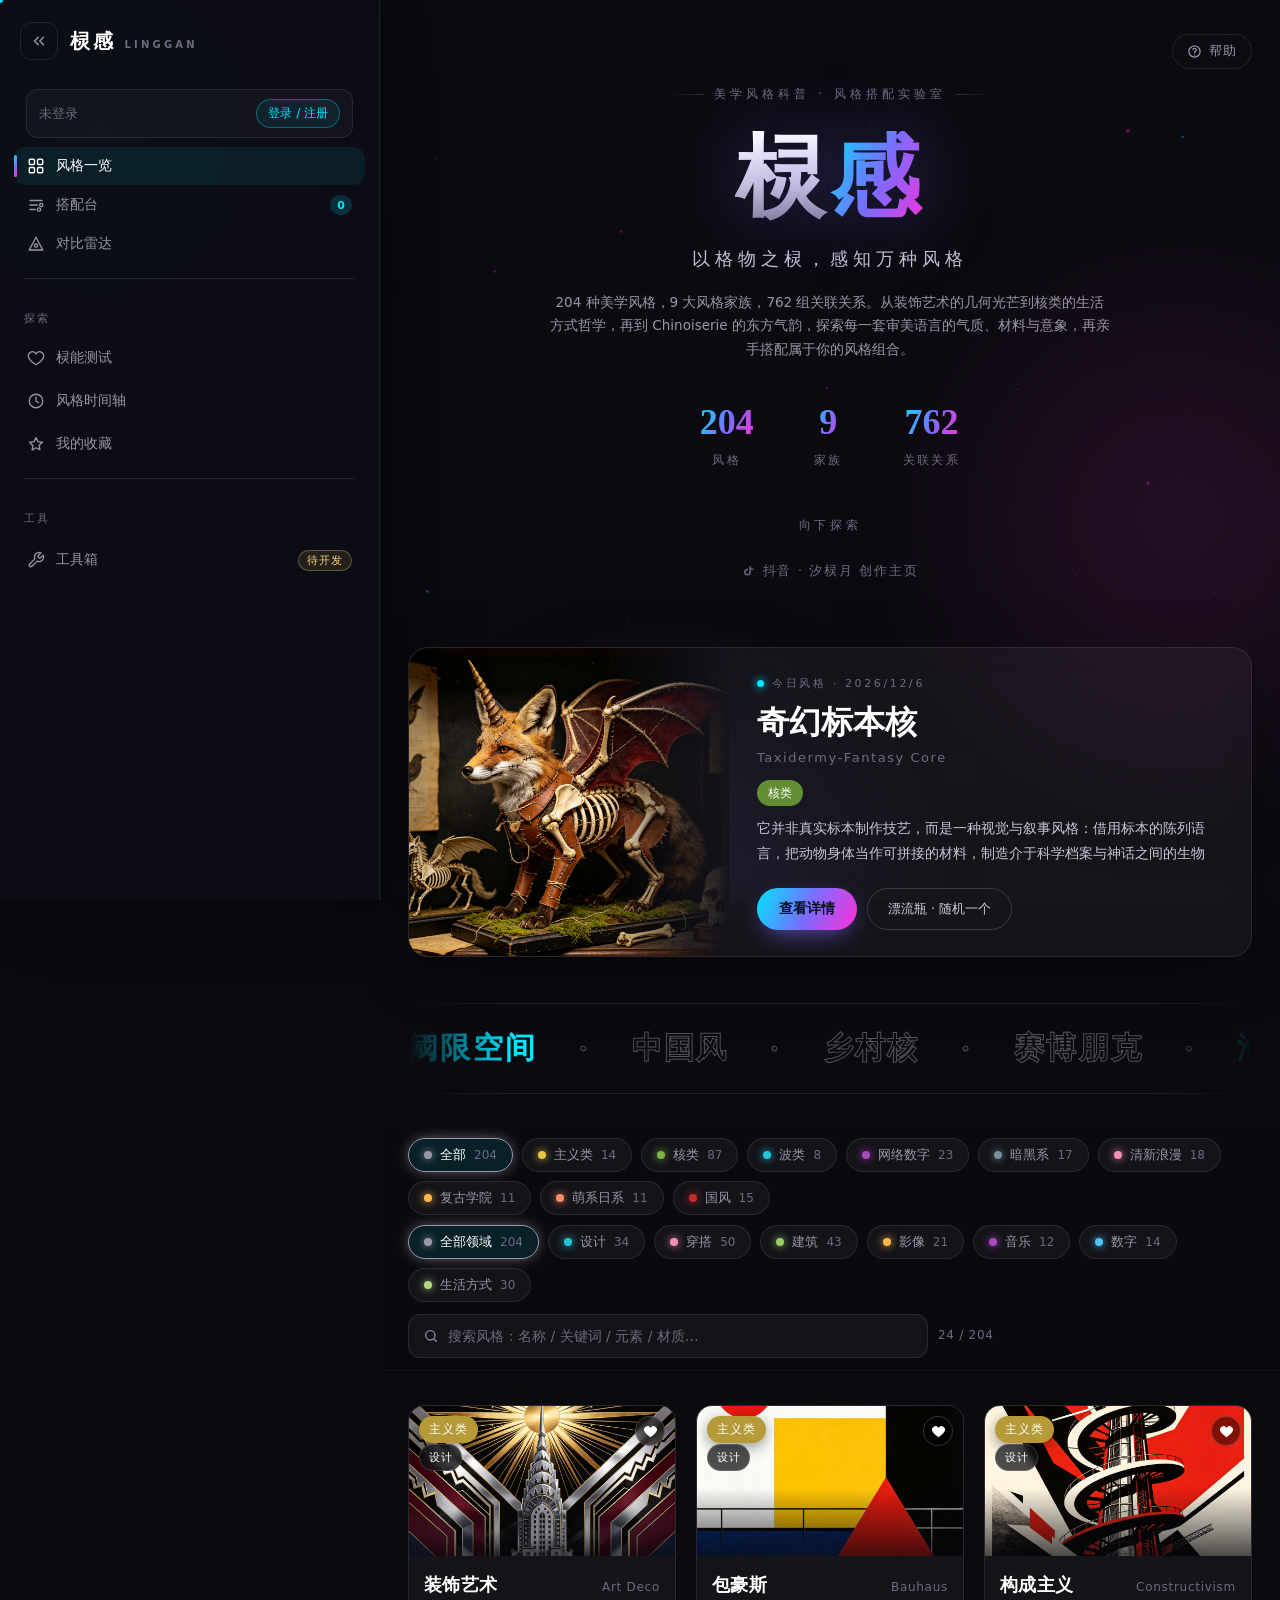
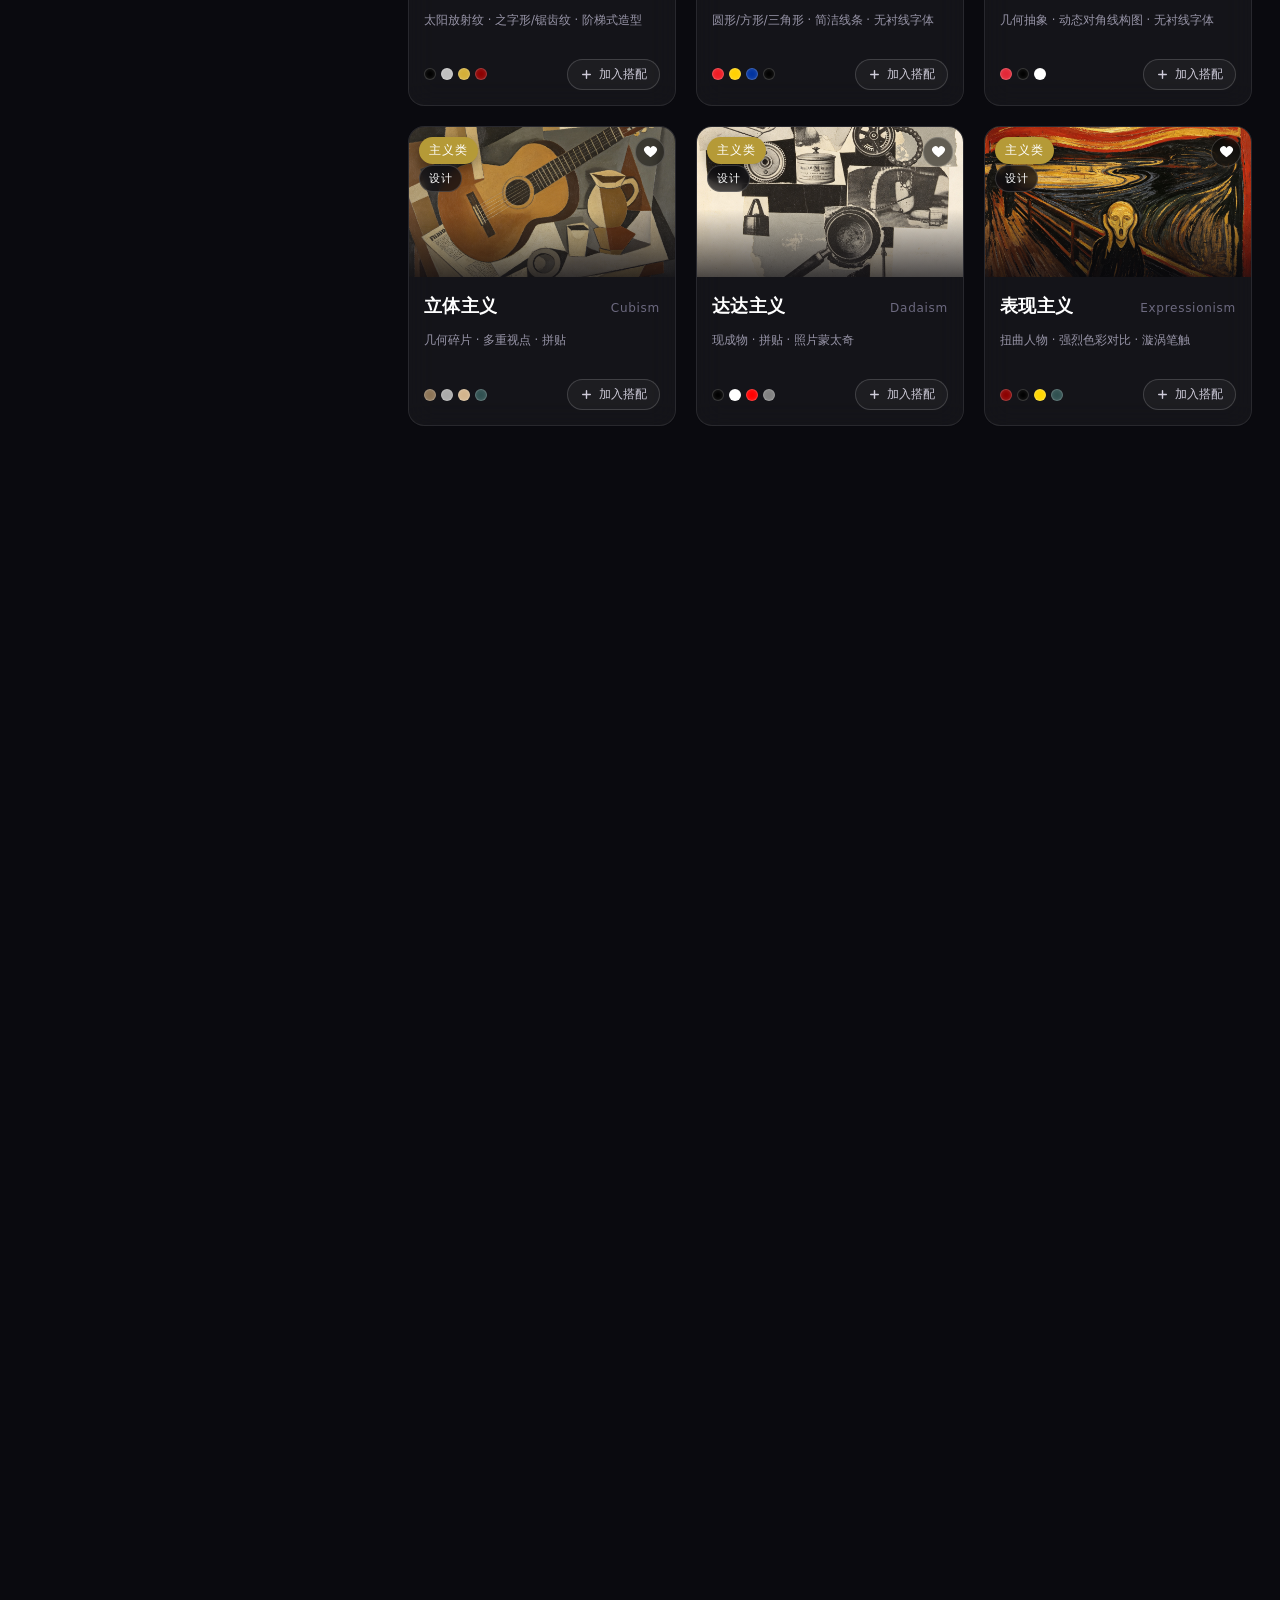
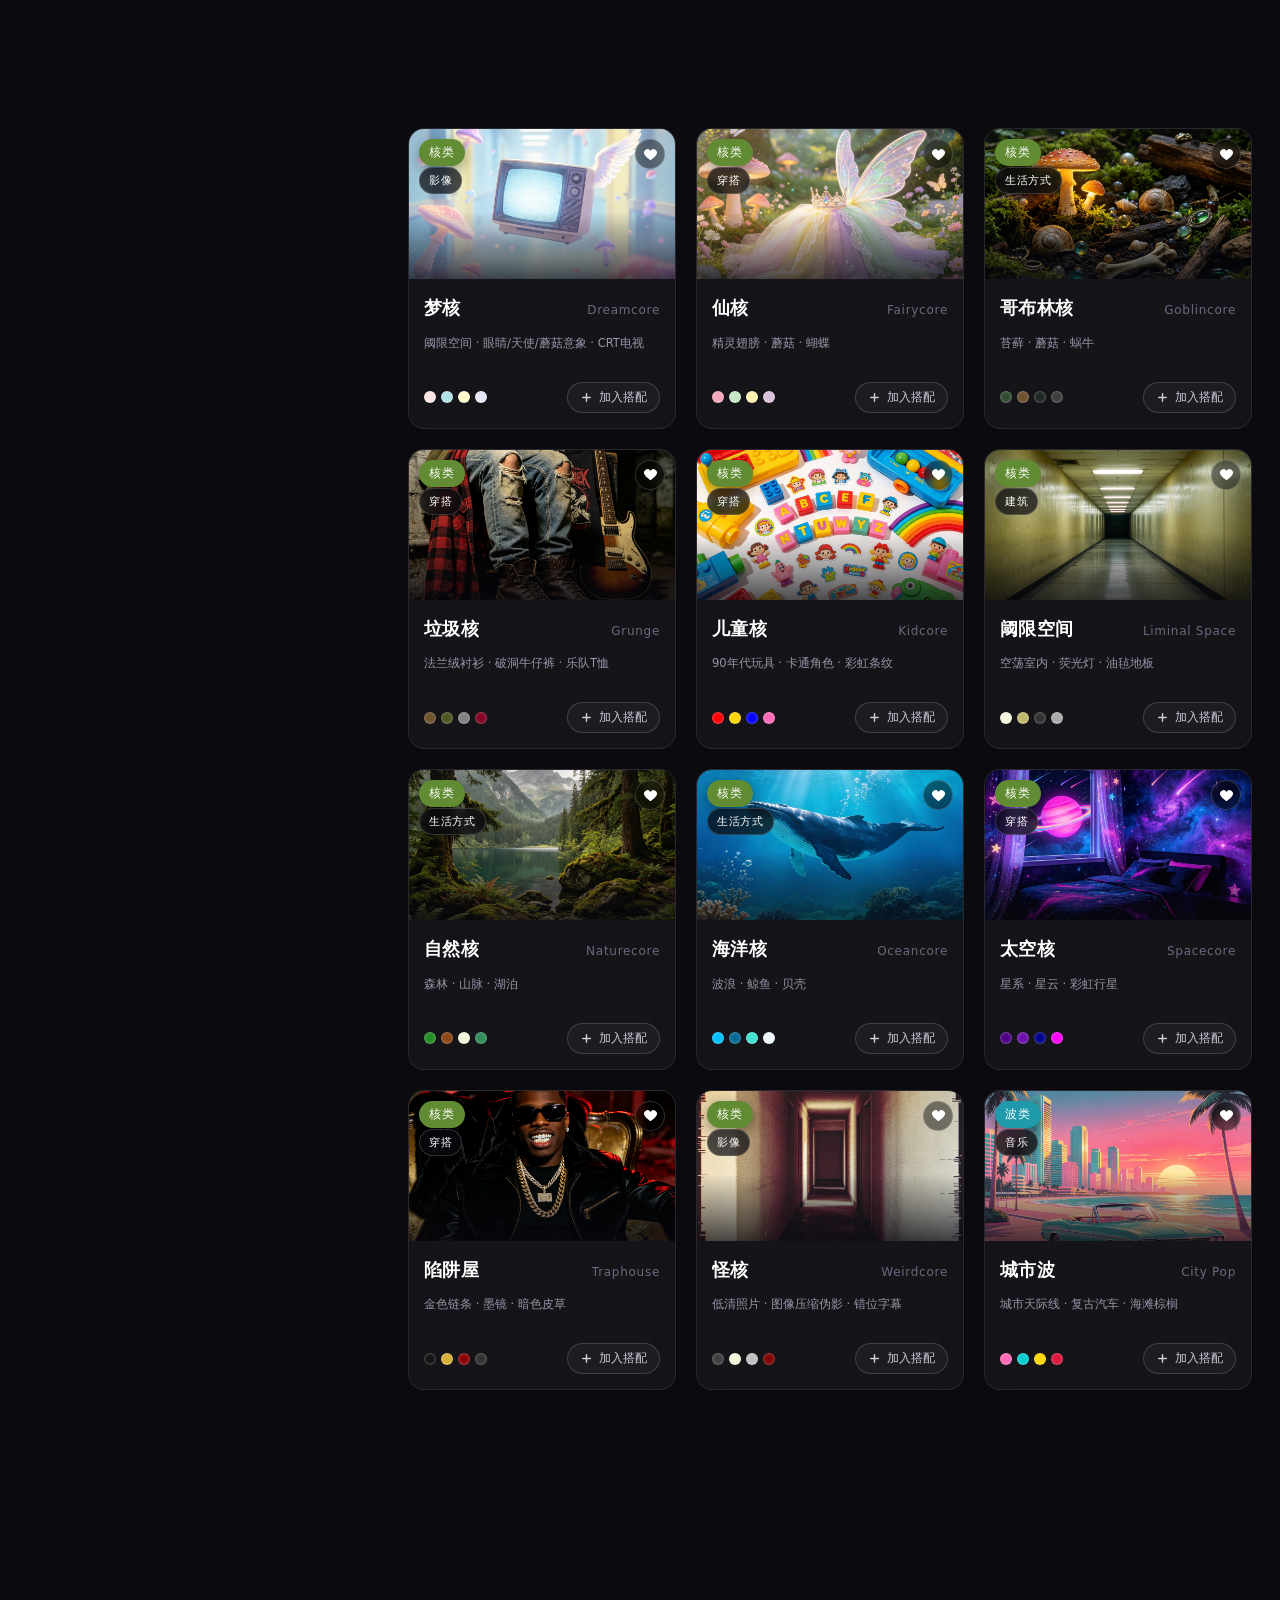
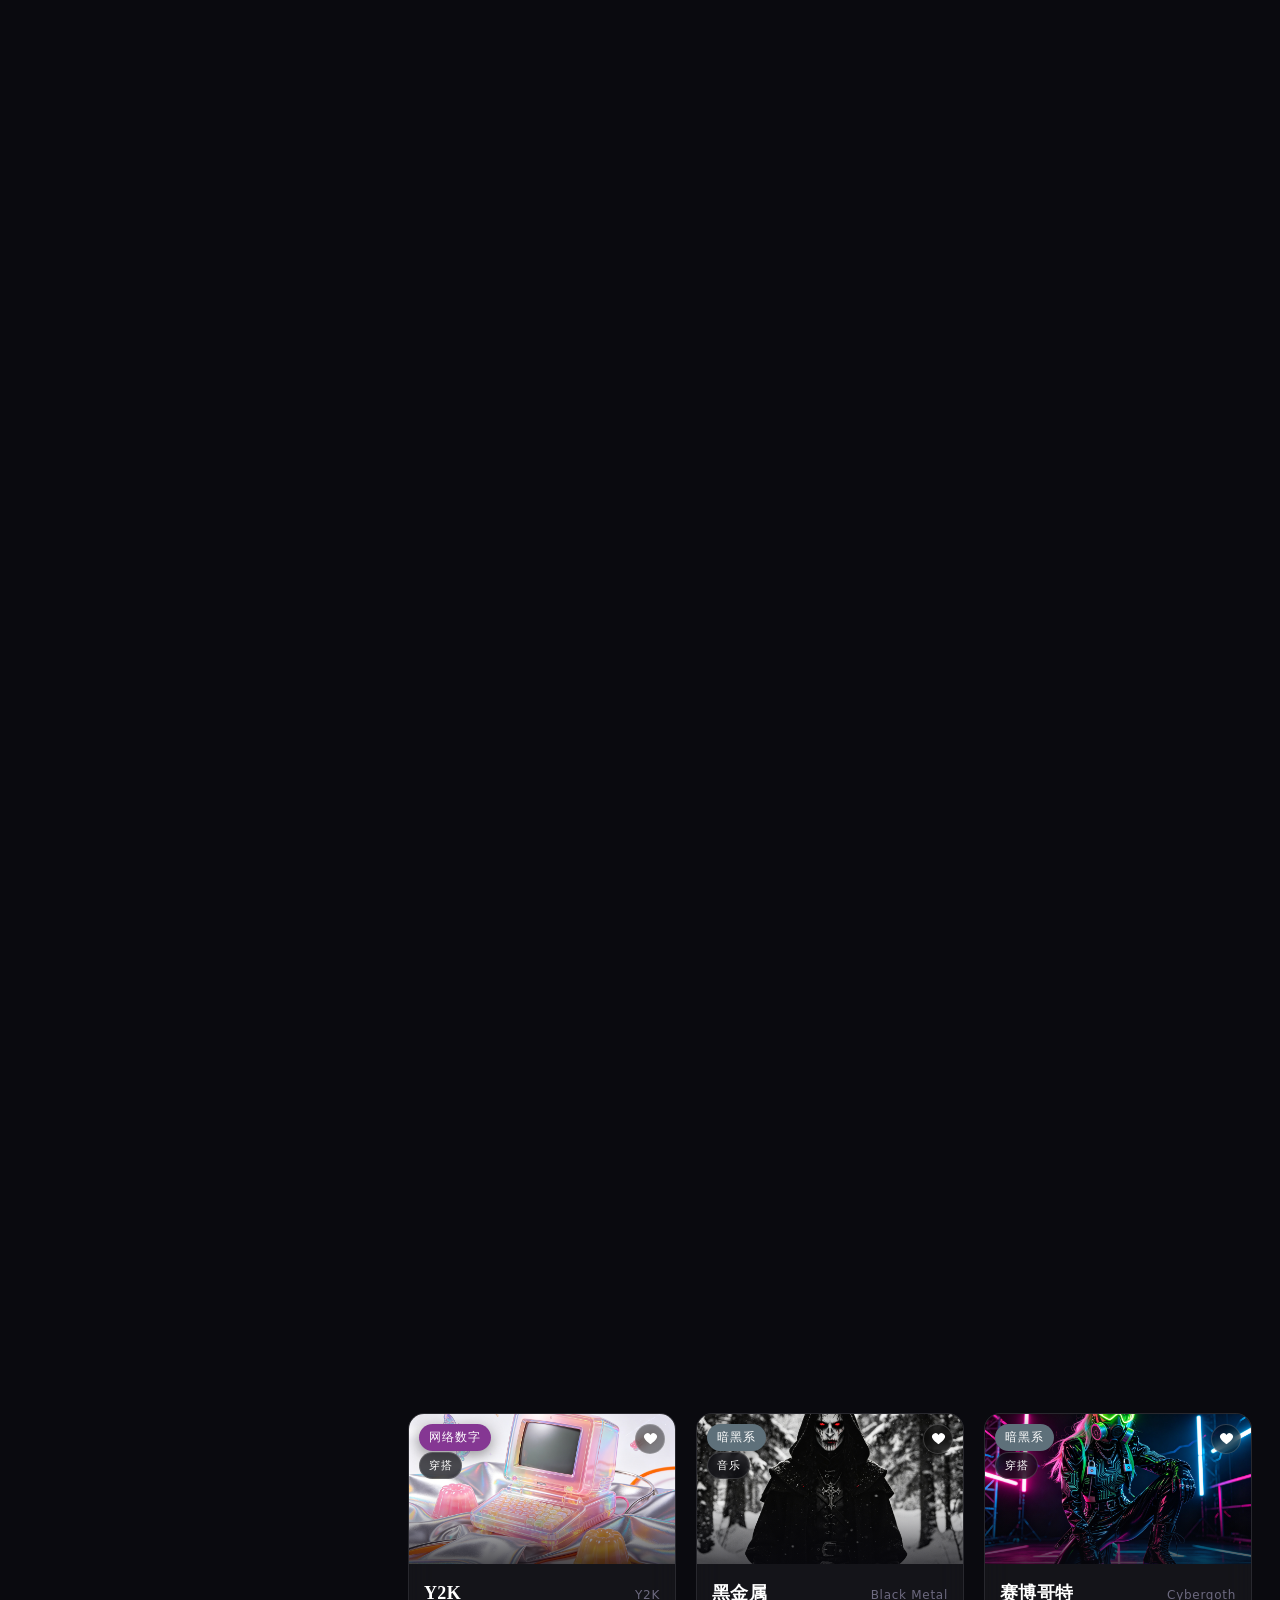
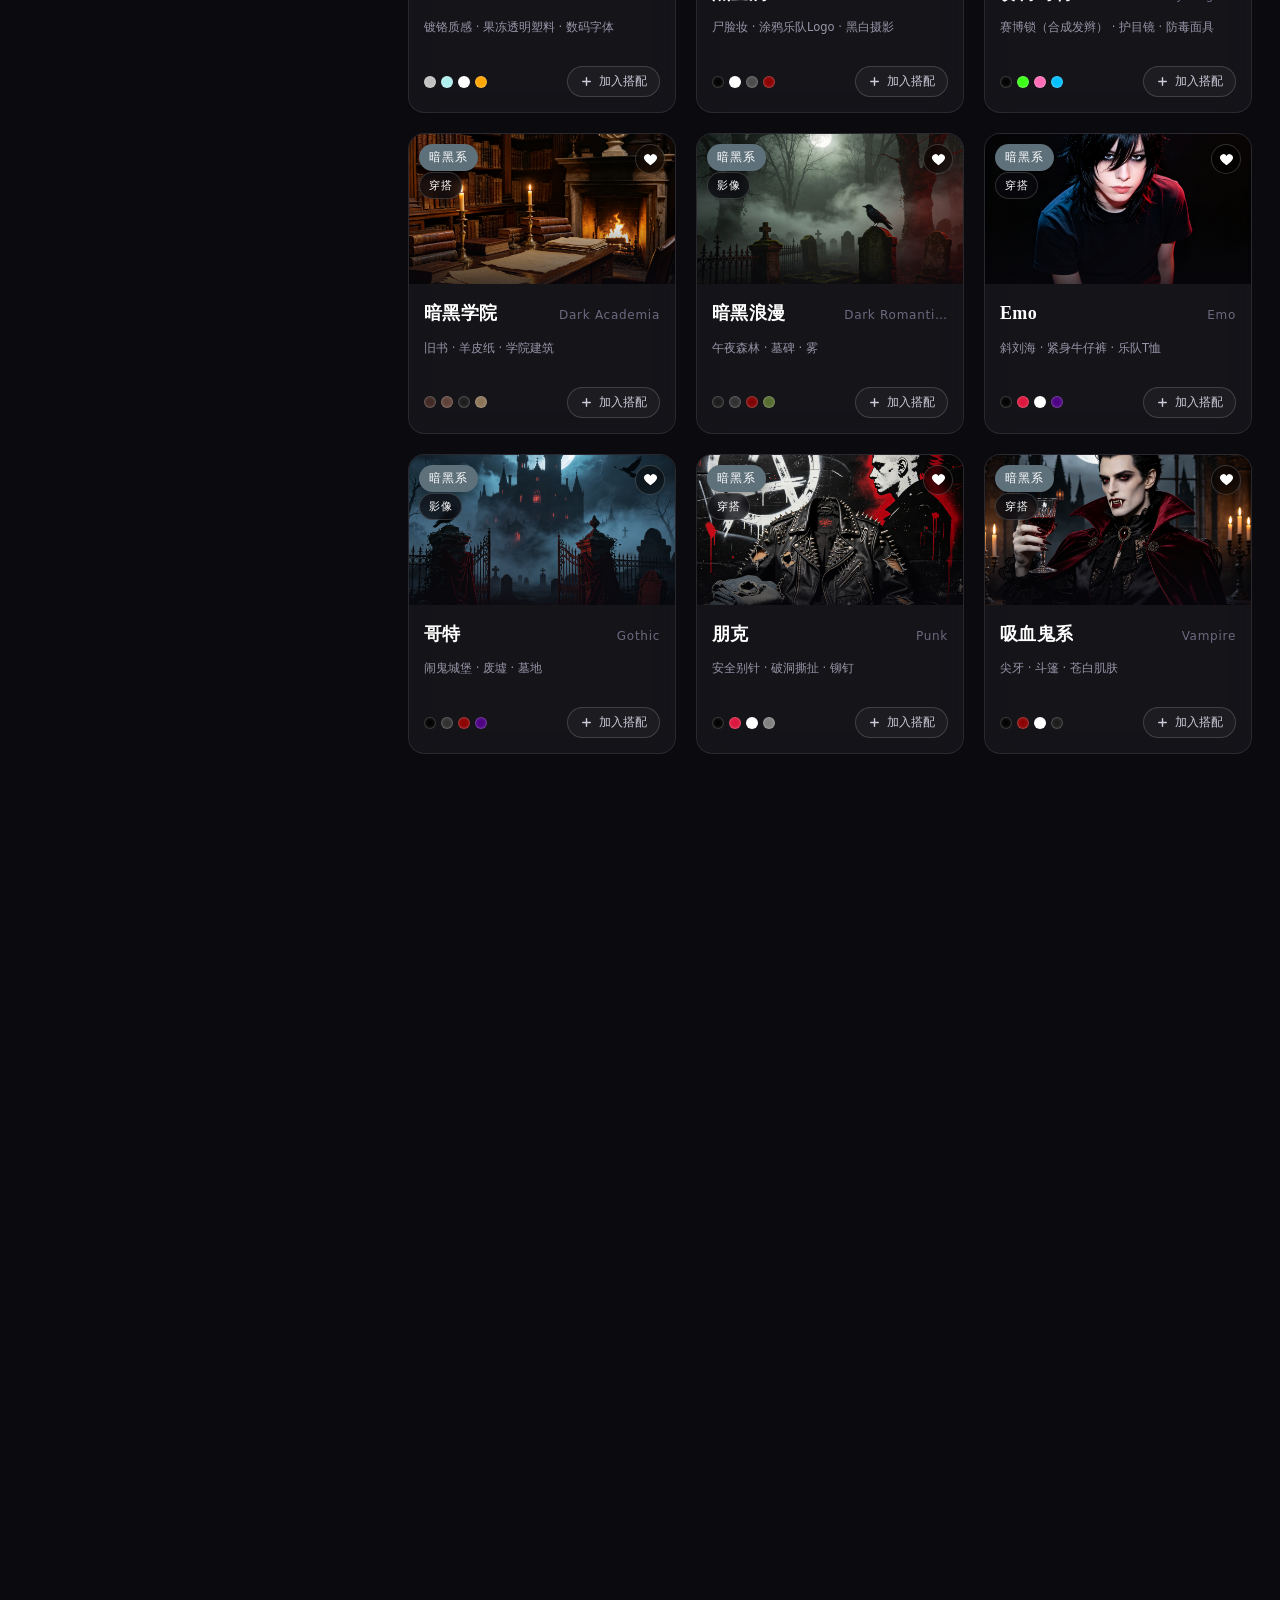
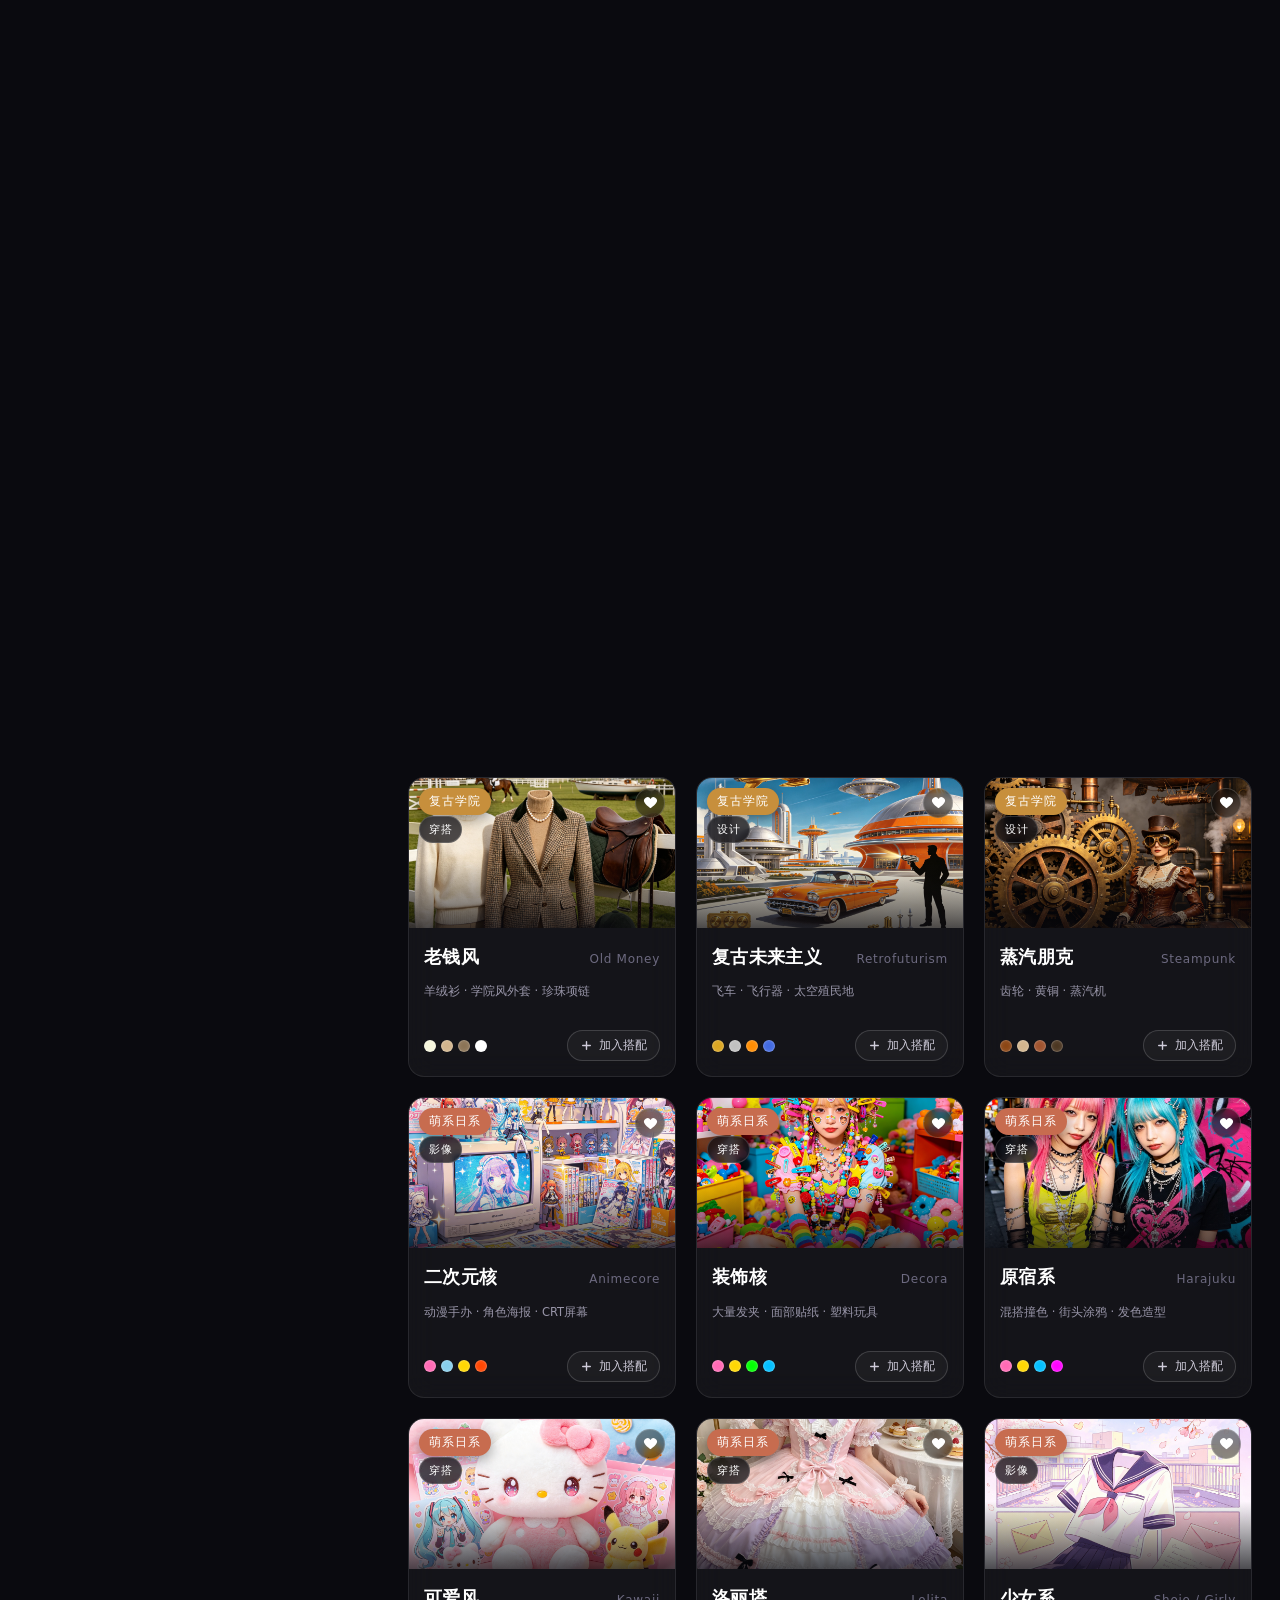
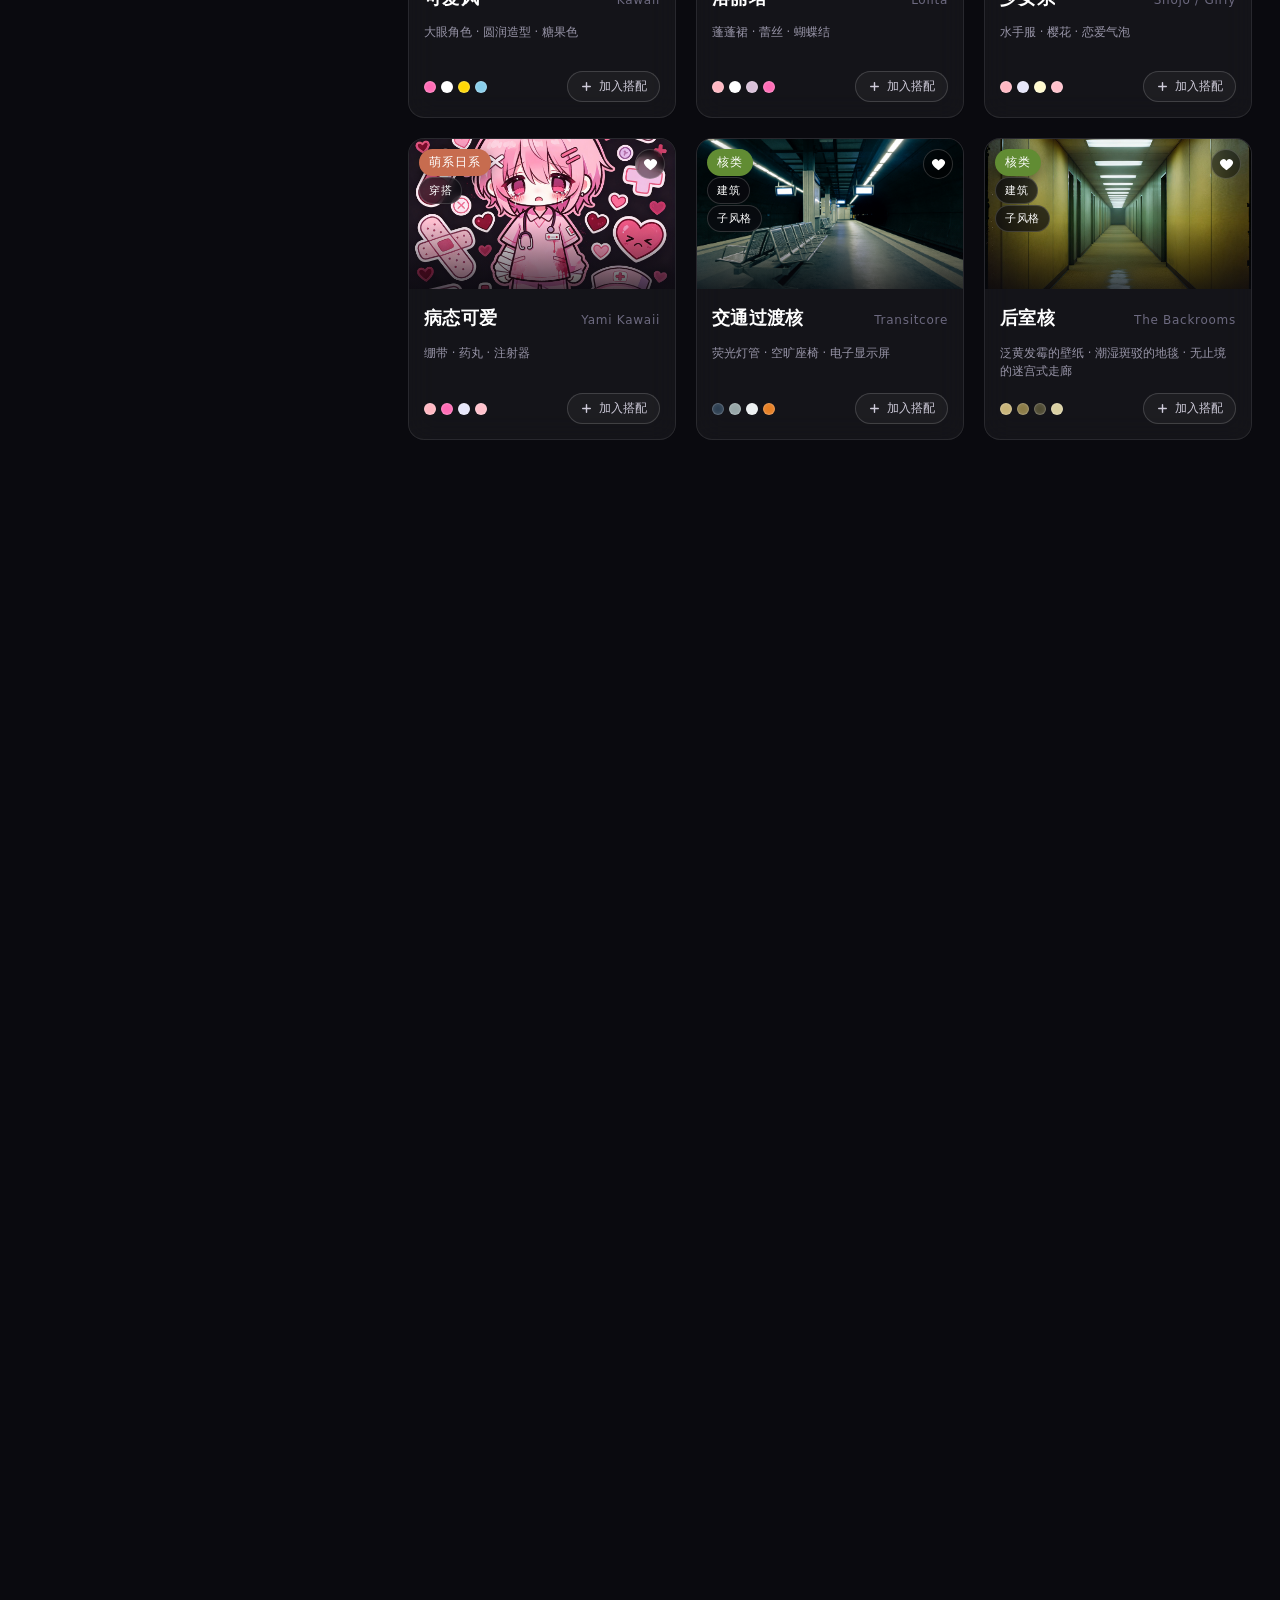
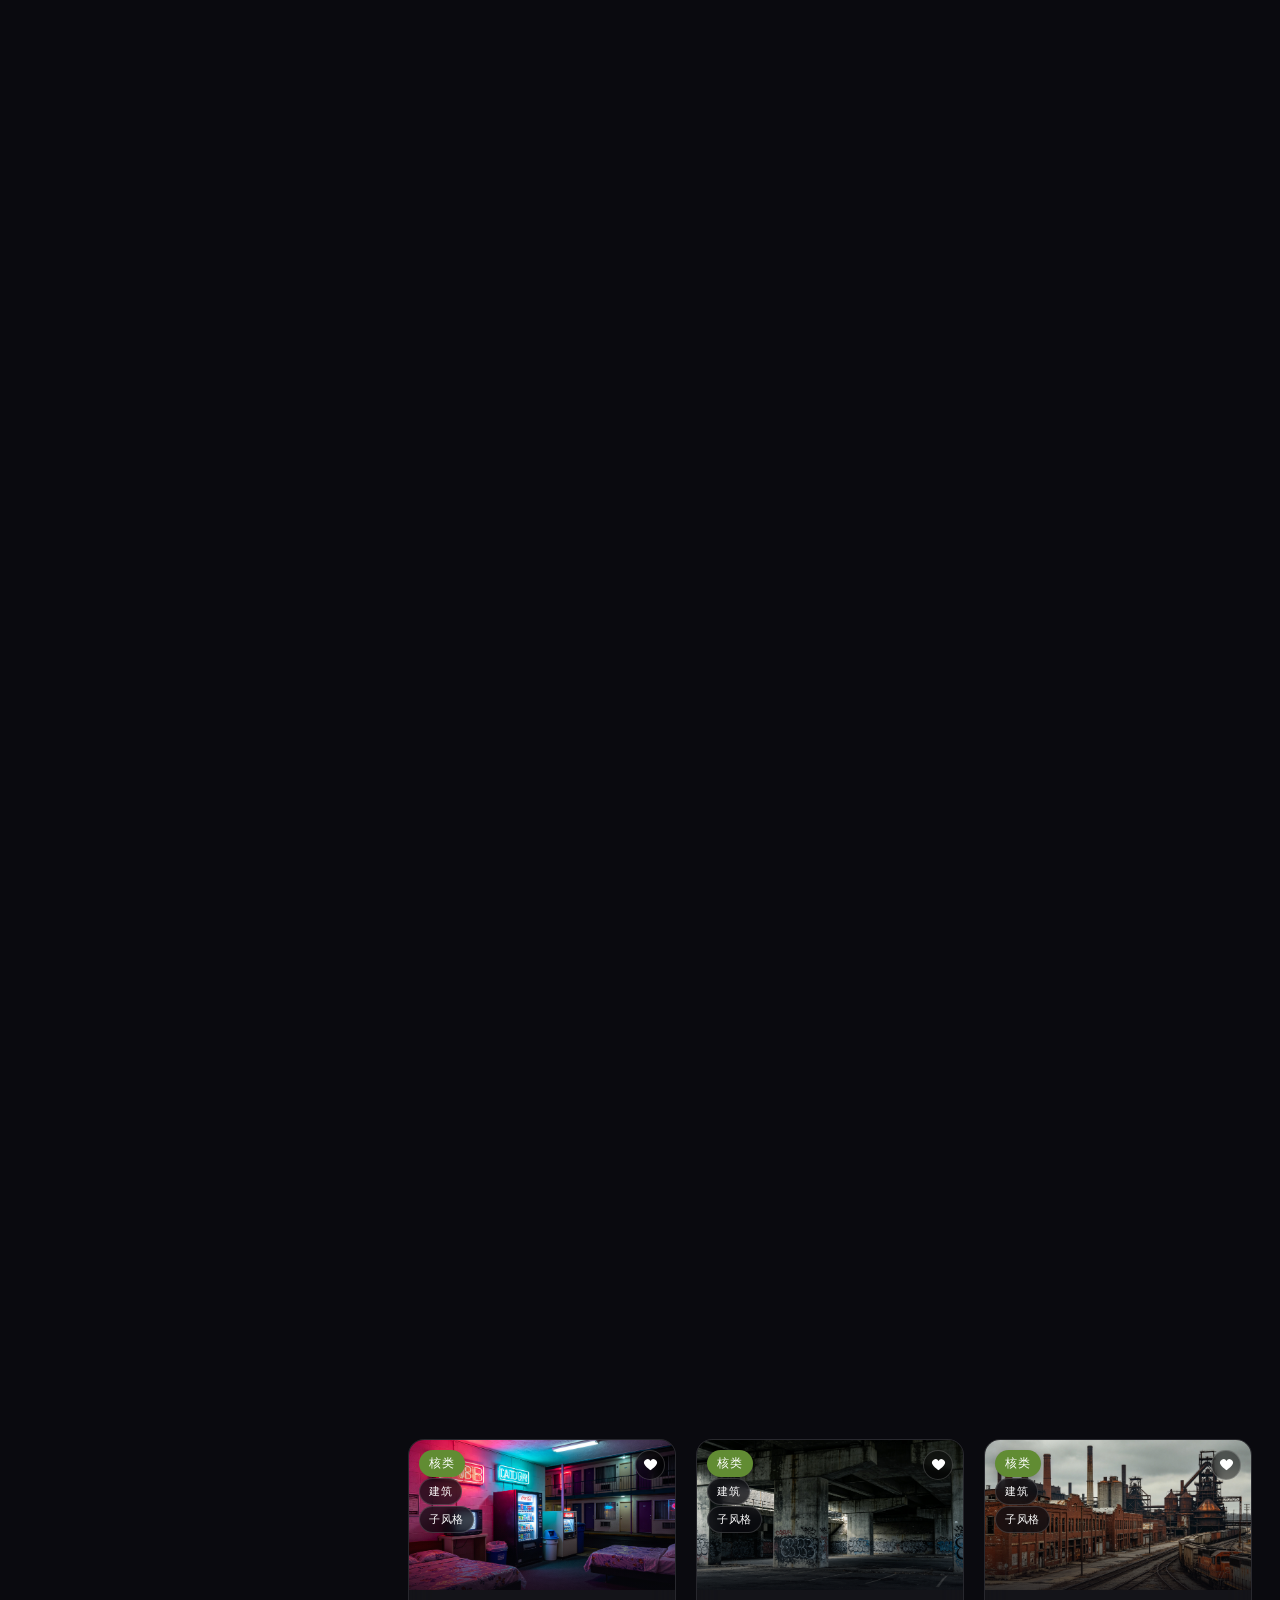
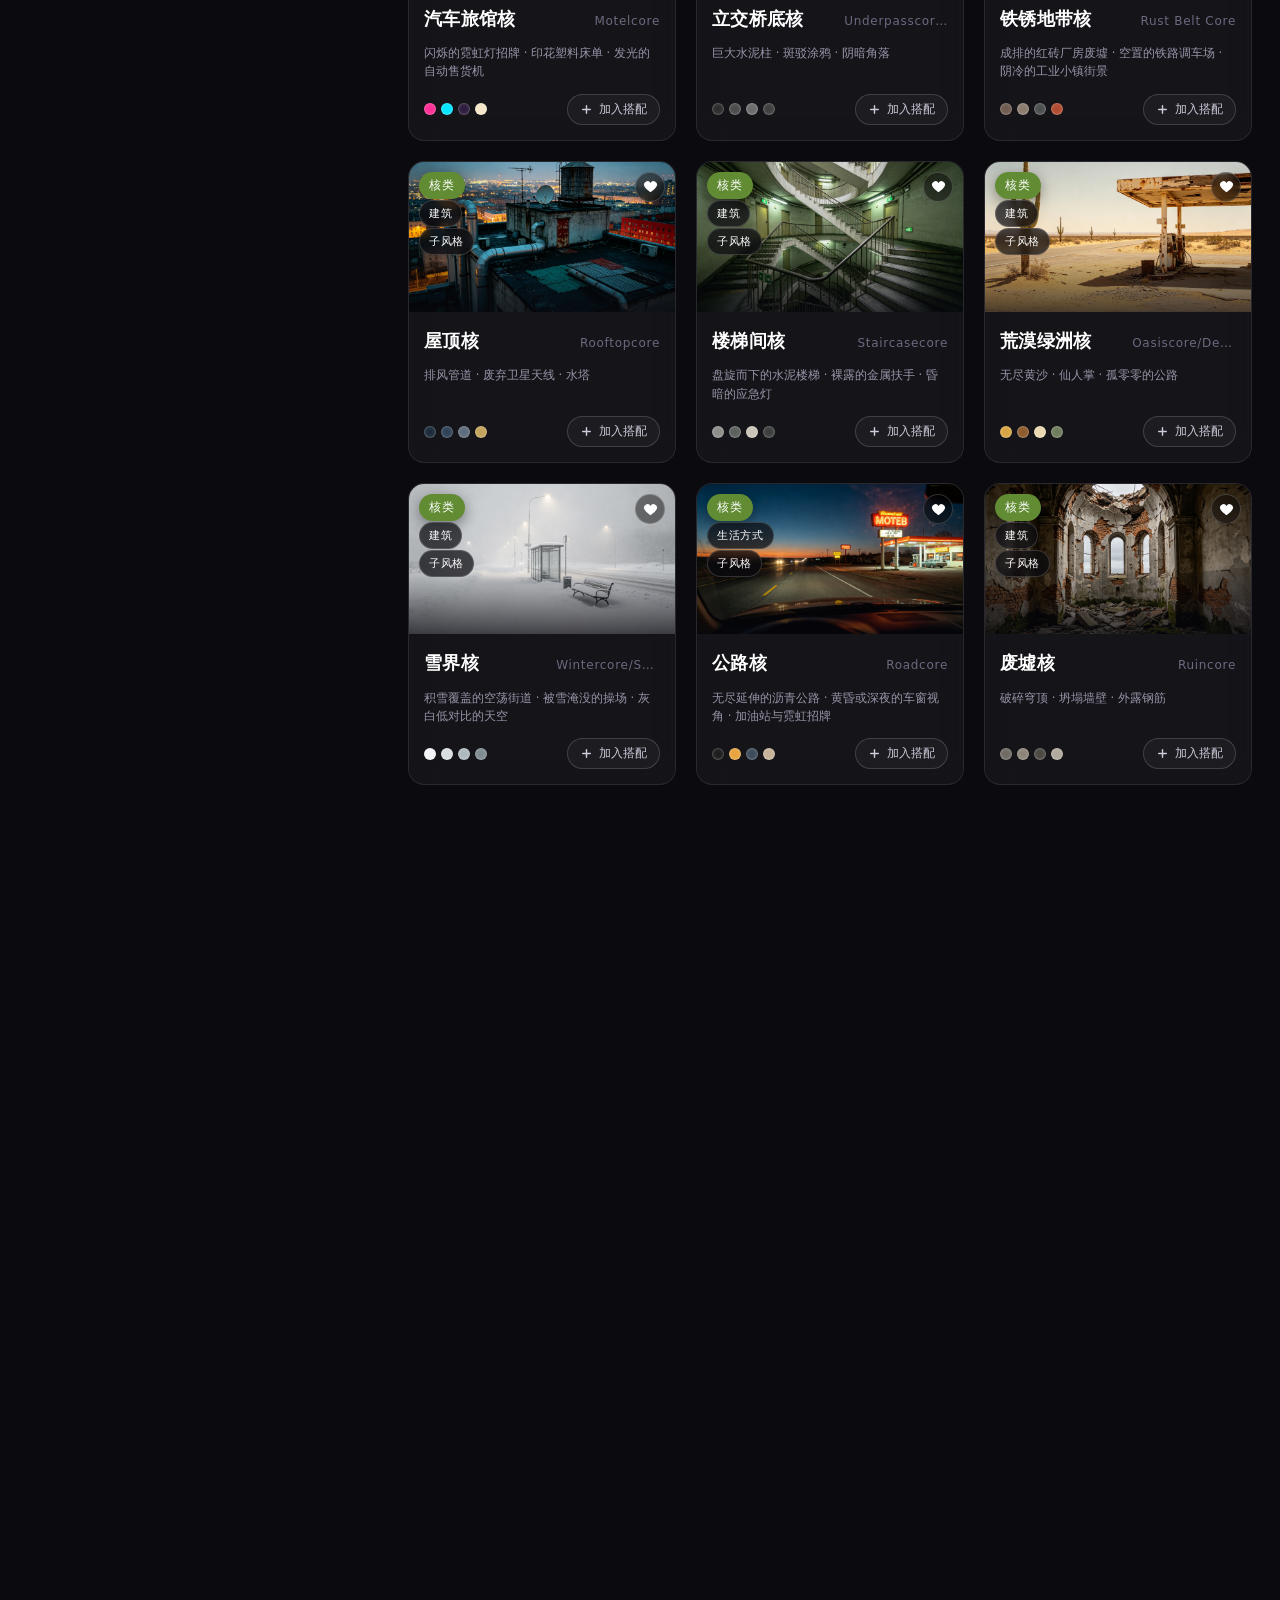
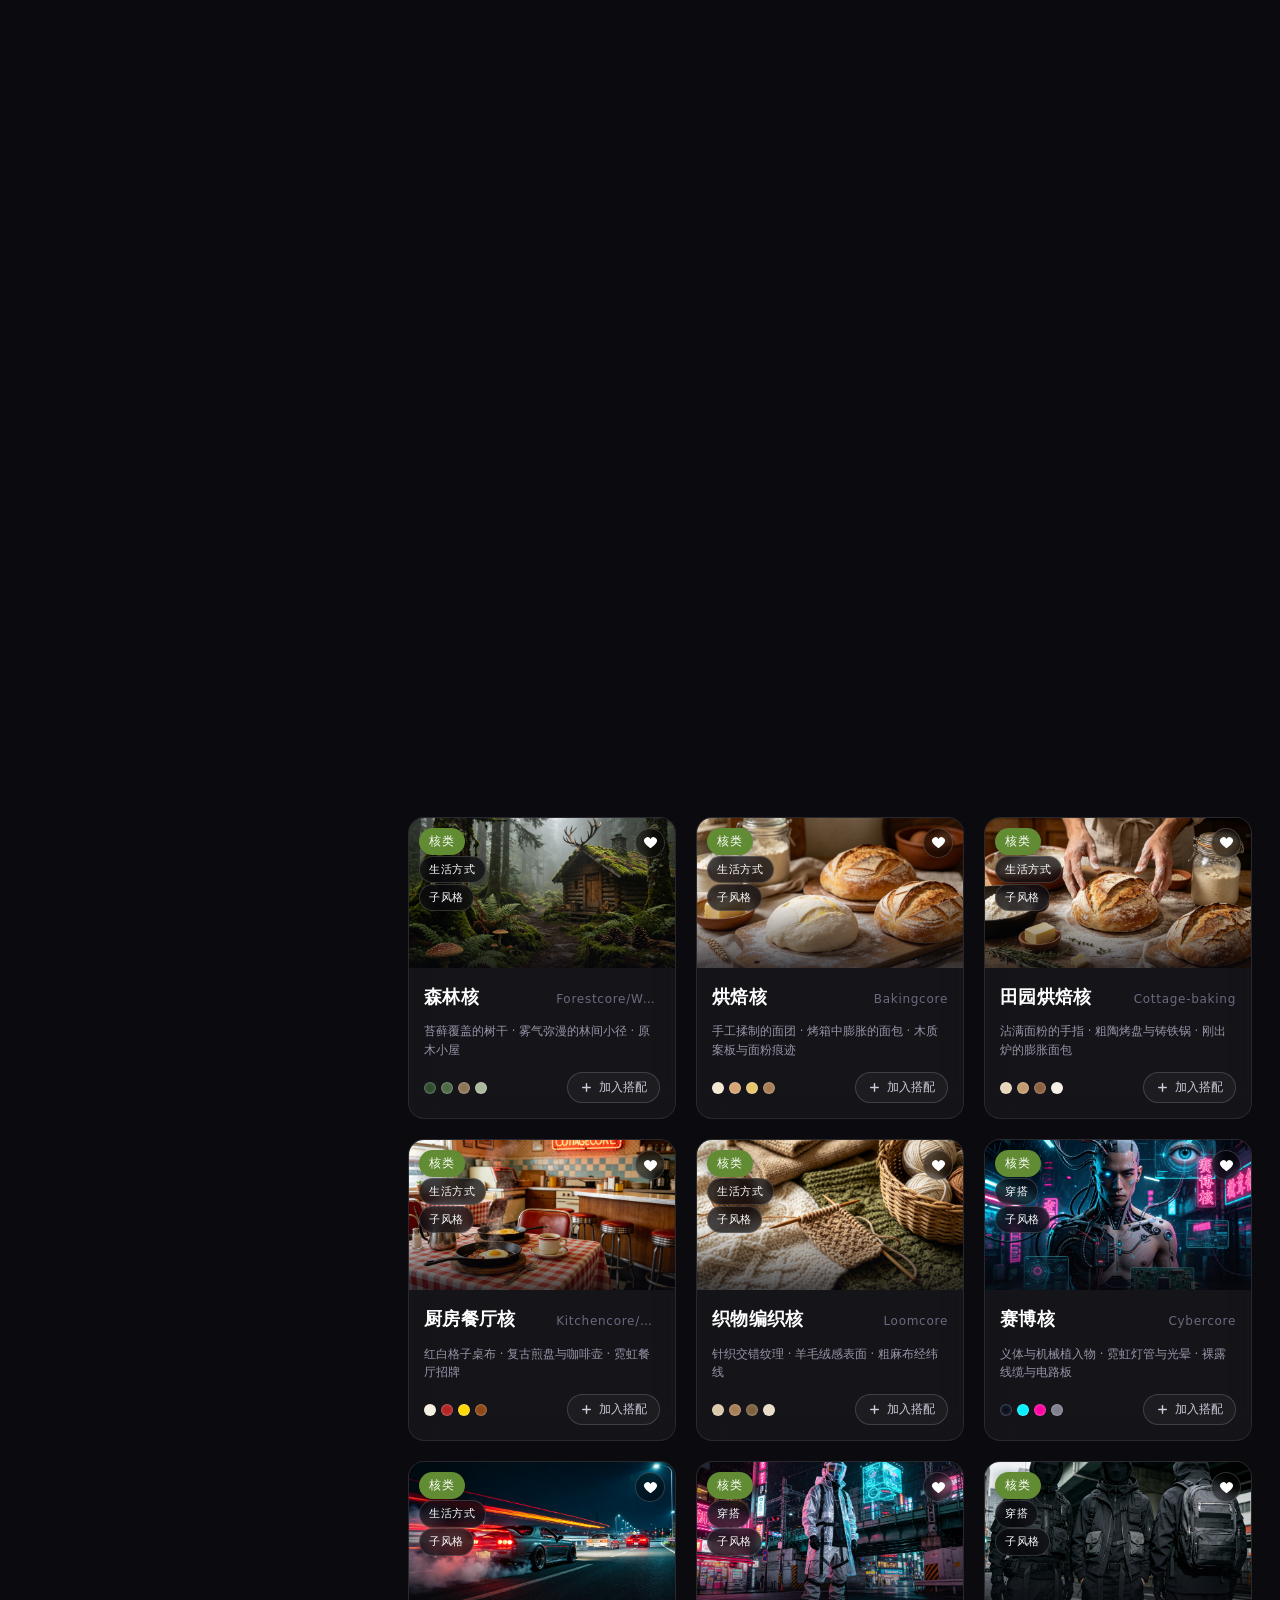
==== commit 70f5d139: "v2.3: 帮助中心新增更新日志板块, 侧边栏新增工具箱入口(待开发占位页), 关于页版本号更新; 同步发布v2.2数据修复(heartland-core重名id/坏关联/独立预览图/meta描述)" ====
--- a/index.html
+++ b/index.html
@@ -4,7 +4,7 @@
 <meta charset="UTF-8">
 <meta name="viewport" content="width=device-width, initial-scale=1.0">
 <title>棂感 · 美学风格科普与搭配平台</title>
-<meta name="description" content="棂感——189 种美学风格科普数据库与风格搭配实验室。探索主义、核类、波类、网络数字、暗黑系、清新浪漫、复古学院、萌系日系八大风格家族，支持设计、穿搭、建筑等领域分类浏览。">
+<meta name="description" content="棂感——204 种美学风格科普数据库与风格搭配实验室。探索主义、核类、波类、网络数字、暗黑系、清新浪漫、复古学院、萌系日系、国风九大风格家族，支持设计、穿搭、建筑等领域分类浏览。">
 <link rel="preconnect" href="https://miaoda.feishu.cn">
 <link rel="stylesheet" href="https://miaoda.feishu.cn/fonts/css2?family=Noto+Sans+SC:wght@300;400;500;700;900&family=Noto+Serif+SC:wght@400;600;700;900&display=swap">
 <script src="echarts.min.js"></script>
@@ -129,6 +129,8 @@
 body.side-collapsed .rail-divider{display:none}
 .side-sec-head{font-size:11px;letter-spacing:.22em;color:var(--faint);padding:15px 10px 6px}
 body.side-collapsed .side-sec-head{display:none}
+.side-badge{flex:none;padding:2px 8px;border-radius:99px;background:rgba(255,212,121,.1);color:#ffd479;border:1px solid rgba(255,212,121,.3);font-size:10.5px;letter-spacing:.08em;white-space:nowrap;line-height:1.5}
+body.side-collapsed .rail-item .side-badge{position:absolute;top:4px;right:4px;width:8px;height:8px;min-width:0;padding:0;font-size:0;border:none;border-radius:99px;background:#ffd479;box-shadow:0 0 8px rgba(255,212,121,.8)}
 
 /* 抽屉遮罩 + 移动端顶栏 + FAB */
 #side-scrim{position:fixed;inset:0;z-index:28;background:rgba(5,5,10,.62);backdrop-filter:blur(4px);-webkit-backdrop-filter:blur(4px);opacity:0;visibility:hidden;transition:opacity .35s}
@@ -652,6 +654,17 @@
 .help-note{margin-top:16px;padding:13px 16px;border-radius:12px;background:rgba(255,212,121,.06);border:1px solid rgba(255,212,121,.25);font-size:12.5px;line-height:1.7;color:#e8d9b5}
 @media (max-width:1100px){.help-btn{top:16px;right:0}}
 @media (max-width:640px){.help-sub{display:none}}
+/* ===== 更新日志 ===== */
+.changelog{display:grid;gap:12px}
+.cl-item{display:flex;gap:18px;padding:16px 18px;border-radius:14px;background:var(--panel);border:1px solid var(--line);transition:border-color .25s}
+.cl-item:hover{border-color:rgba(123,107,255,.4)}
+.cl-ver{flex:none;width:78px;display:flex;flex-direction:column;gap:5px}
+.cl-ver b{font-family:var(--serif);font-size:16px;color:#9bd8ff;letter-spacing:.04em;line-height:1.2}
+.cl-ver span{font-size:11px;color:var(--faint);font-variant-numeric:tabular-nums}
+.cl-body h4{margin:0 0 5px;font-size:14px;color:#fff}
+.cl-body p{margin:0;font-size:12.5px;line-height:1.7;color:var(--muted)}
+.cl-body .hl{color:#ffd479}
+@media (max-width:640px){.cl-item{flex-direction:column;gap:6px}.cl-ver{width:auto;flex-direction:row;align-items:baseline;gap:10px}}
 
 /* ============ 动效克制 ============ */
 @media (prefers-reduced-motion:reduce){
@@ -719,6 +732,15 @@
     <button class="rail-item" data-route="#/favorites" type="button">
       <svg viewBox="0 0 24 24"><path d="M12 3.5l2.6 5.3 5.9.9-4.3 4.1 1 5.8L12 17l-5.2 3.1 1-5.8L3.5 9.7l5.9-.9z"/></svg>
       <span class="rb">我的收藏</span>
+    </button>
+
+    <div class="rail-divider" aria-hidden="true"></div>
+    <div class="side-sec-head">工具</div>
+
+    <button class="rail-item" data-route="#/toolbox" type="button">
+      <svg viewBox="0 0 24 24" fill="none" stroke="currentColor" stroke-width="2" stroke-linejoin="round" stroke-linecap="round"><path d="M14.7 6.3a1 1 0 0 0 0 1.4l1.6 1.6a1 1 0 0 0 1.4 0l3.77-3.77a6 6 0 0 1-7.94 7.94l-6.91 6.91a2.12 2.12 0 0 1-3-3l6.91-6.91a6 6 0 0 1 7.94-7.94l-3.76 3.76z"/></svg>
+      <span class="rb">工具箱</span>
+      <span class="side-badge">待开发</span>
     </button>
   </div>
 </aside>
@@ -905,11 +927,22 @@
     <div class="help-sec">
       <div class="help-sec-head"><span class="help-no">04</span><h3>关于棂感</h3><span class="help-sub">版本与创作者</span></div>
       <div class="help-about">
-        <div class="help-about-row"><span class="k">版本</span><span class="v">棂感 v2.1 · 2026-09-14</span></div>
+        <div class="help-about-row"><span class="k">版本</span><span class="v">棂感 v2.3 · 2026-09-16</span></div>
         <div class="help-about-row"><span class="k">数据规模</span><span class="v">204 种美学风格 · 9 大风格家族 · 7 大分类 · 762 组关联关系</span></div>
         <div class="help-about-row"><span class="k">创作者</span><span class="v">汐棂月</span></div>
         <div class="help-about-row"><span class="k">创作主页</span><span class="v"><a href="https://www.douyin.com/user/MS4wLjABAAAAtZOif8mDPwoLElnE57tan1TlzRJoa-wiXphzKntoSnM?from_tab_name=main" target="_blank" rel="noopener">抖音 · 汐棂月 创作主页 ↗</a></span></div>
         <div class="help-about-row"><span class="k">技术</span><span class="v">单文件 HTML + 数据驱动（data/aesthetics.js）· 深色科技风 · 支持本地打开与 GitHub Pages</span></div>
+      </div>
+    </div>
+
+    <div class="help-sec">
+      <div class="help-sec-head"><span class="help-no">05</span><h3>更新日志</h3><span class="help-sub">棂感在长大</span></div>
+      <div class="changelog">
+        <div class="cl-item"><div class="cl-ver"><b>v2.3</b><span>2026-09-16</span></div><div class="cl-body"><h4>工具箱入口 · 更新日志</h4><p>侧边栏新增<span class="hl">「工具箱」</span>板块（标记待开发，实用小工具后续陆续上线）；帮助中心新增「更新日志」。</p></div></div>
+        <div class="cl-item"><div class="cl-ver"><b>v2.2</b><span>2026-09-16</span></div><div class="cl-body"><h4>数据修复</h4><p>修复「美式复古」与「美国心脏地带核」ID 撞车导致的详情页异常与关联跳错，修复一处失效风格关联，补出独立预览图，页面版本描述同步更新。</p></div></div>
+        <div class="cl-item"><div class="cl-ver"><b>v2.1</b><span>2026-09-14</span></div><div class="cl-body"><h4>国风家族 · 架构优化</h4><p>新增 Chinoiserie 中国风主风格与 14 个子风格（风格库 189 → 204，家族 8 → 9）；帮助中心上线；数据外置、卡片分批渲染、图表本地化等架构优化。</p></div></div>
+        <div class="cl-item"><div class="cl-ver"><b>v2.0</b><span>2026-09-14</span></div><div class="cl-body"><h4>大版本升级</h4><p>风格库扩充至 189 种；棂能测试、风格时间轴、我的收藏与本地账号上线；网站正式发布到 GitHub Pages。</p></div></div>
+        <div class="cl-item"><div class="cl-ver"><b>v1.0</b><span>2026-09-10</span></div><div class="cl-body"><h4>棂感诞生</h4><p>首批约 79 种美学风格，支持网格浏览、详情、搜索与家族筛选。</p></div></div>
       </div>
     </div>
   </section>
@@ -1064,12 +1097,14 @@
   '#/test':     'view-test',
   '#/timeline': 'view-timeline',
   '#/help':     'view-help',
-  '#/favorites':'view-favorites'
+  '#/favorites':'view-favorites',
+  '#/toolbox':  'view-soon'
 };
 var SOON_TITLES = {
   '#/test':     {title:'风格体质测试', desc:'回答 12 个问题，棂感会从你的偏好里解读出你天生亲近的美学基因。即将上线。'},
   '#/timeline': {title:'风格时间轴', desc:'沿时间之河看美学风格如何诞生、流行与复兴——从 1925 年的巴黎到今天的赛博空间。即将上线。'},
-  '#/favorites':{title:'我的收藏', desc:'收藏你心动的风格，建立自己的灵感私人馆。本地浏览器存储，不上传云端。即将上线。'}
+  '#/favorites':{title:'我的收藏', desc:'收藏你心动的风格，建立自己的灵感私人馆。本地浏览器存储，不上传云端。即将上线。'},
+  '#/toolbox':  {title:'工具箱 · 待开发', desc:'实用创作小工具正在筹备中：智能配色提取、AI 提示词生成、色板导出等，后续会在这里陆续上线。'}
 };
 function currentRoute(){ var h = location.hash || '#/'; return ROUTES[h] ? h : '#/'; }
 function navigate(){
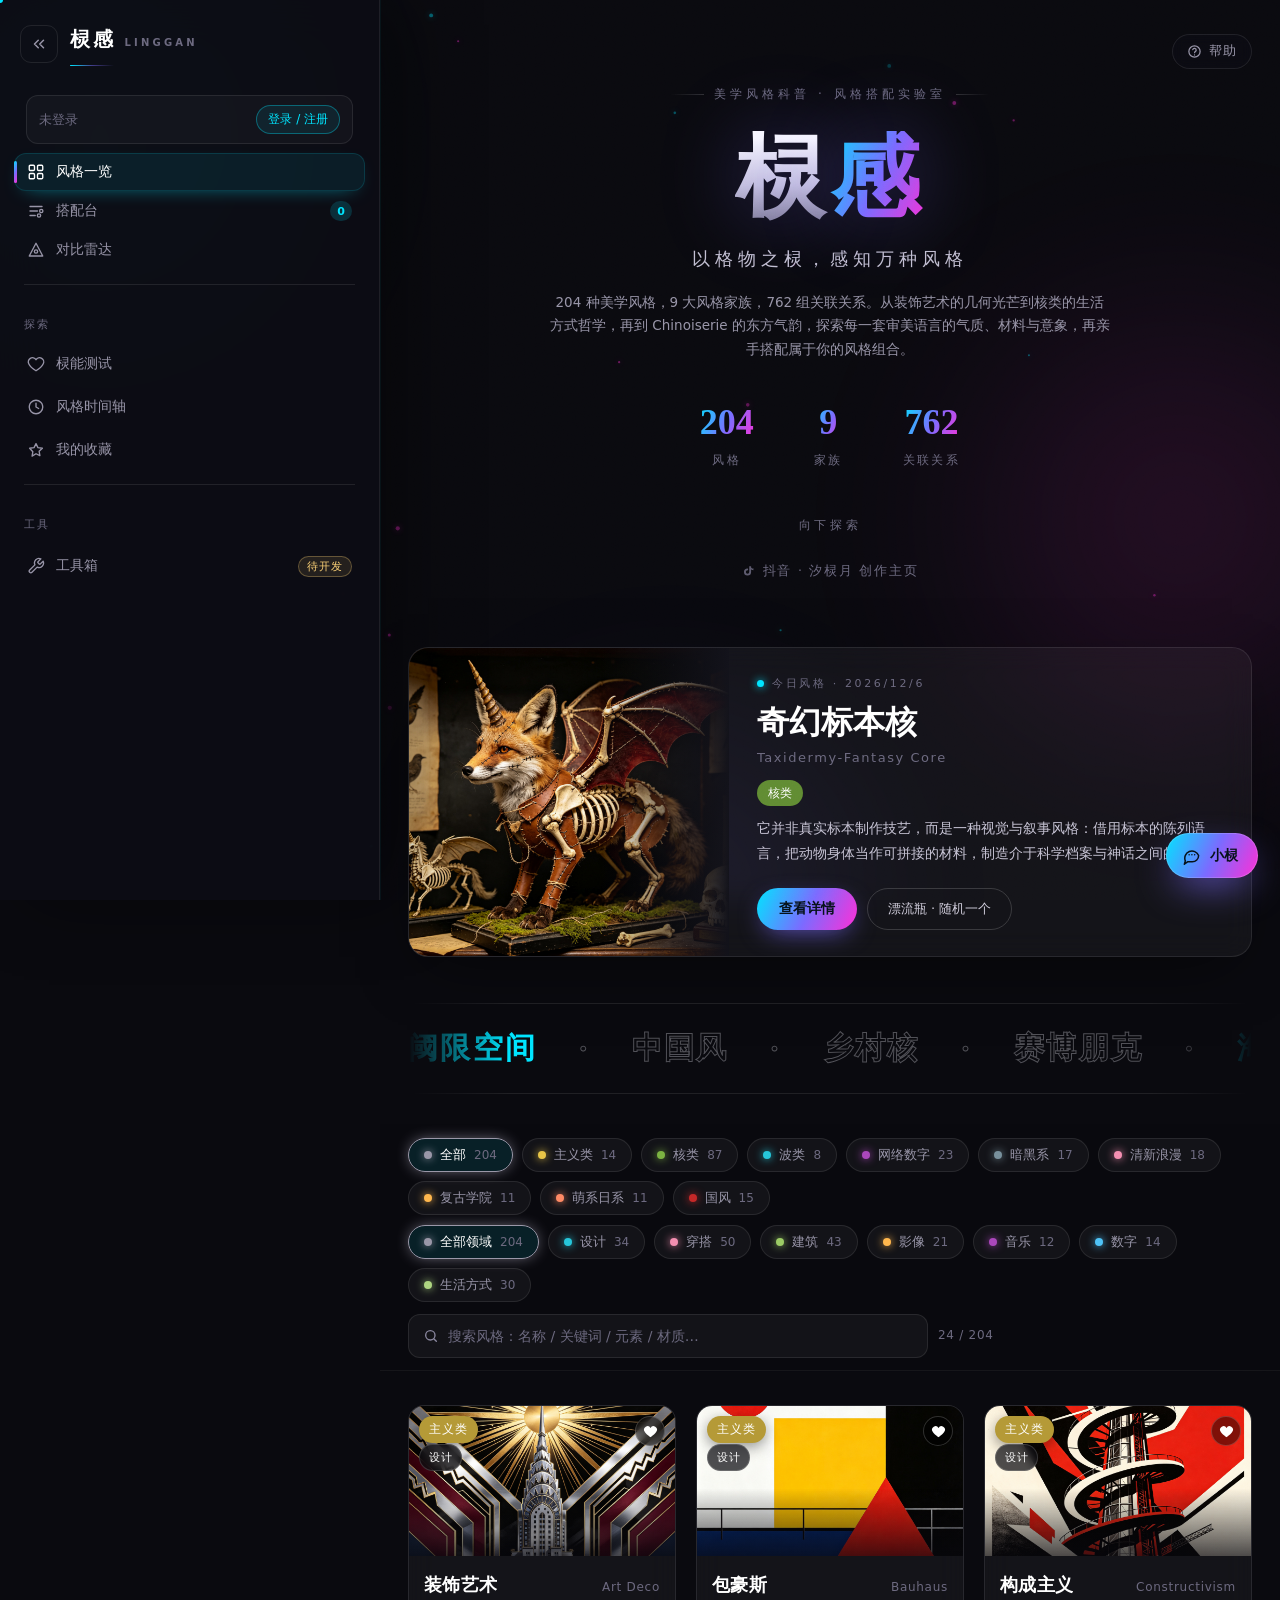
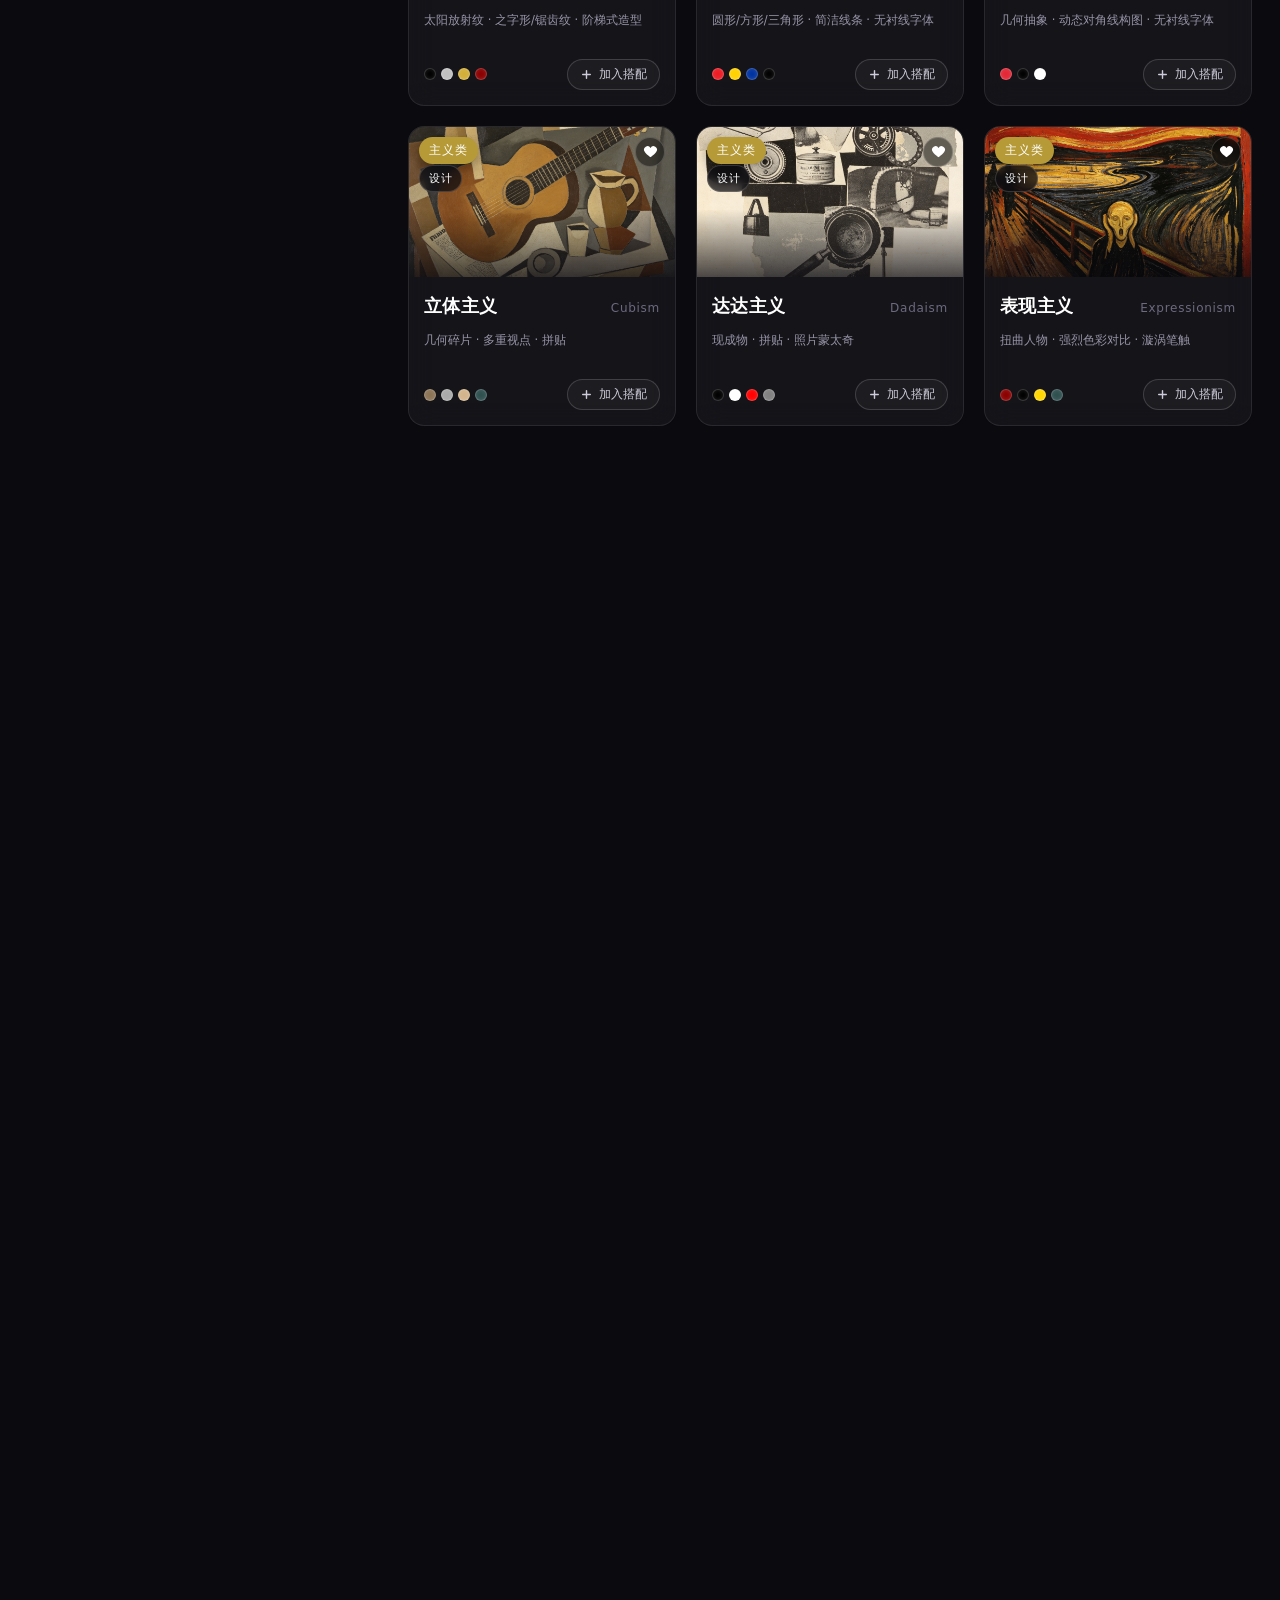
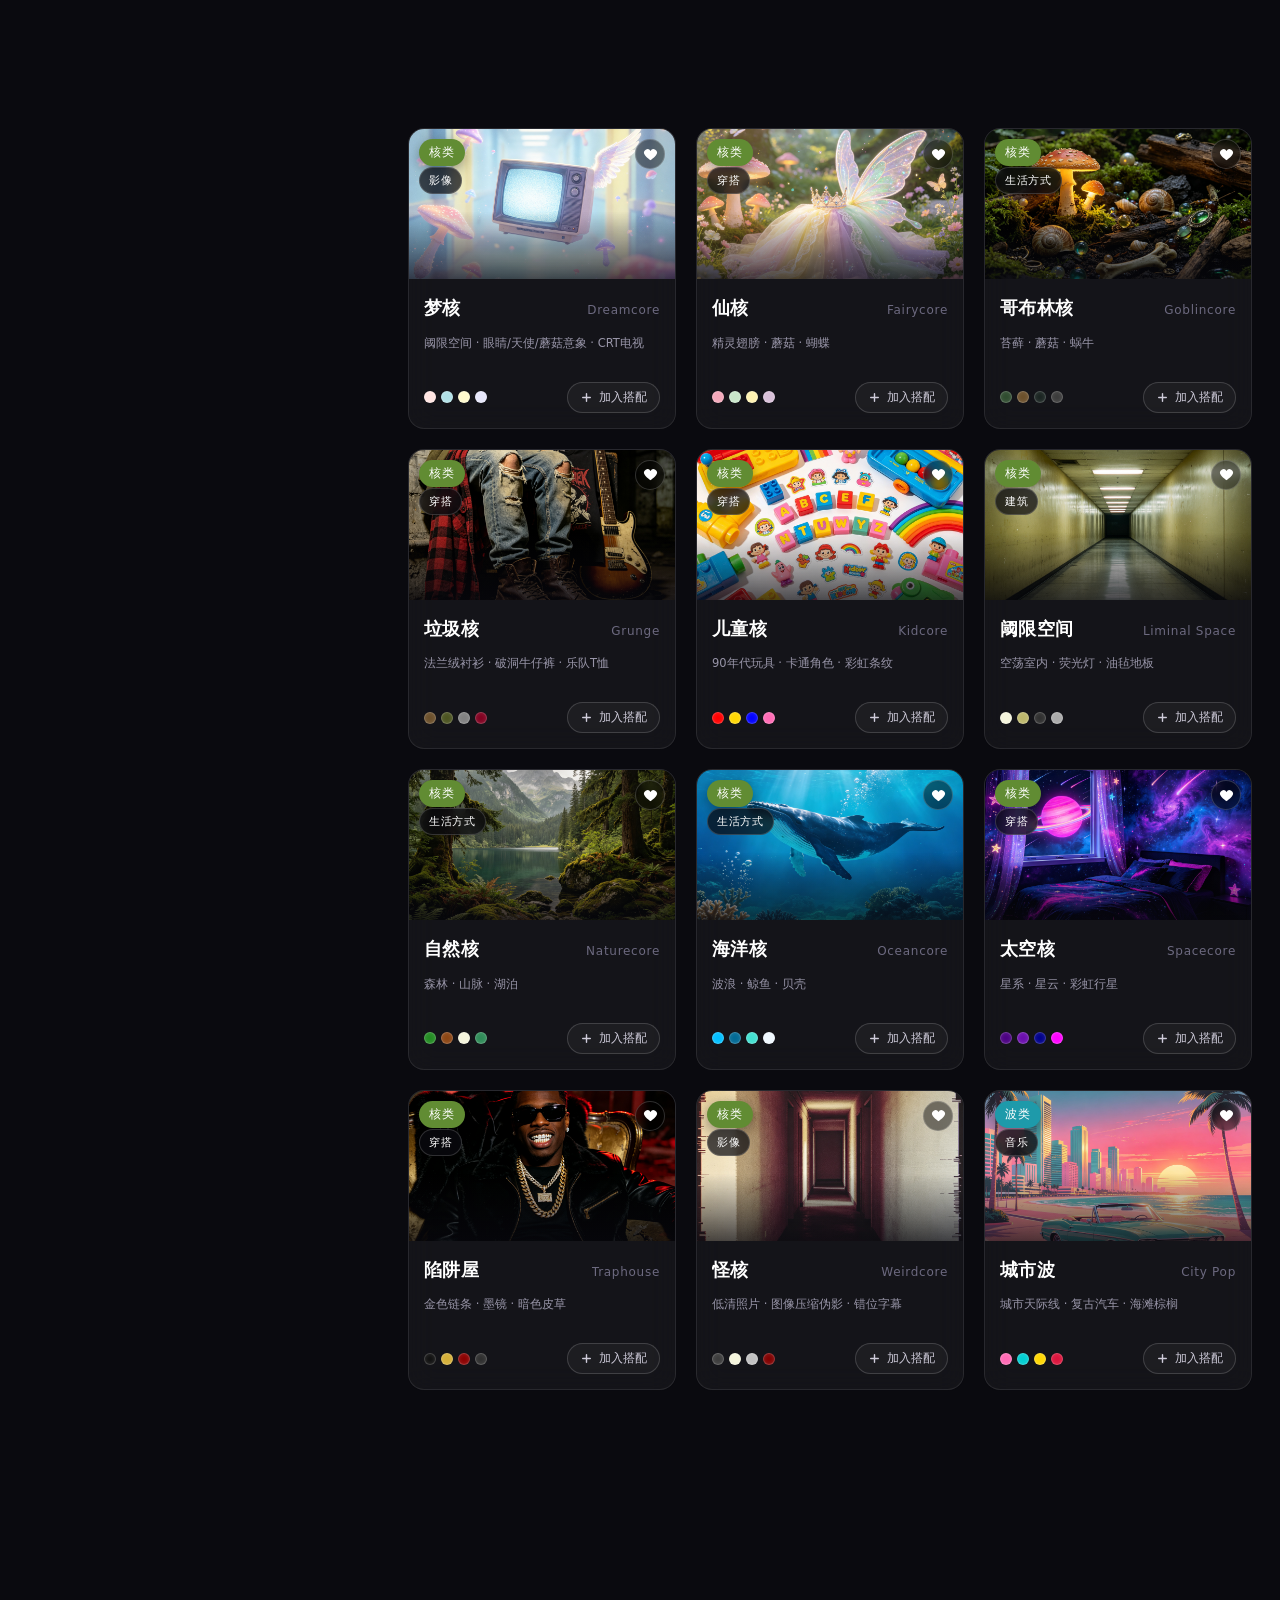
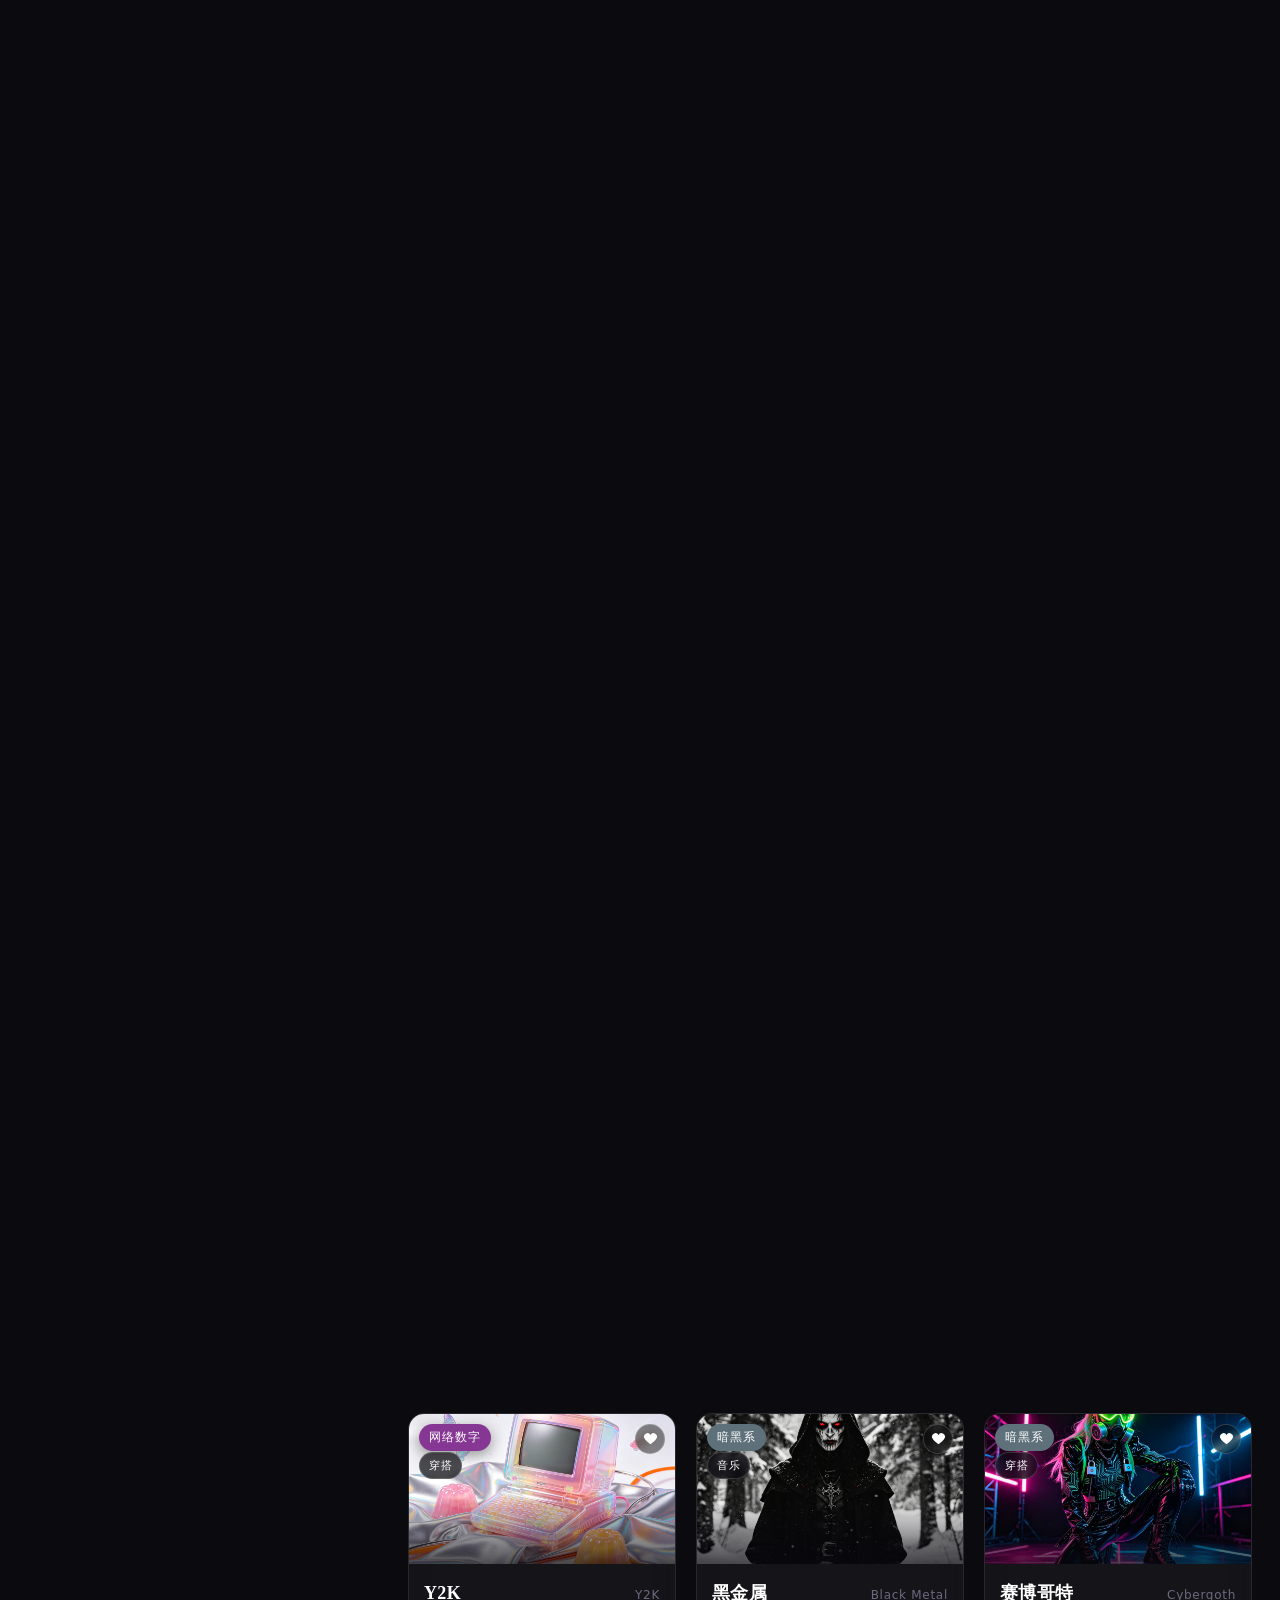
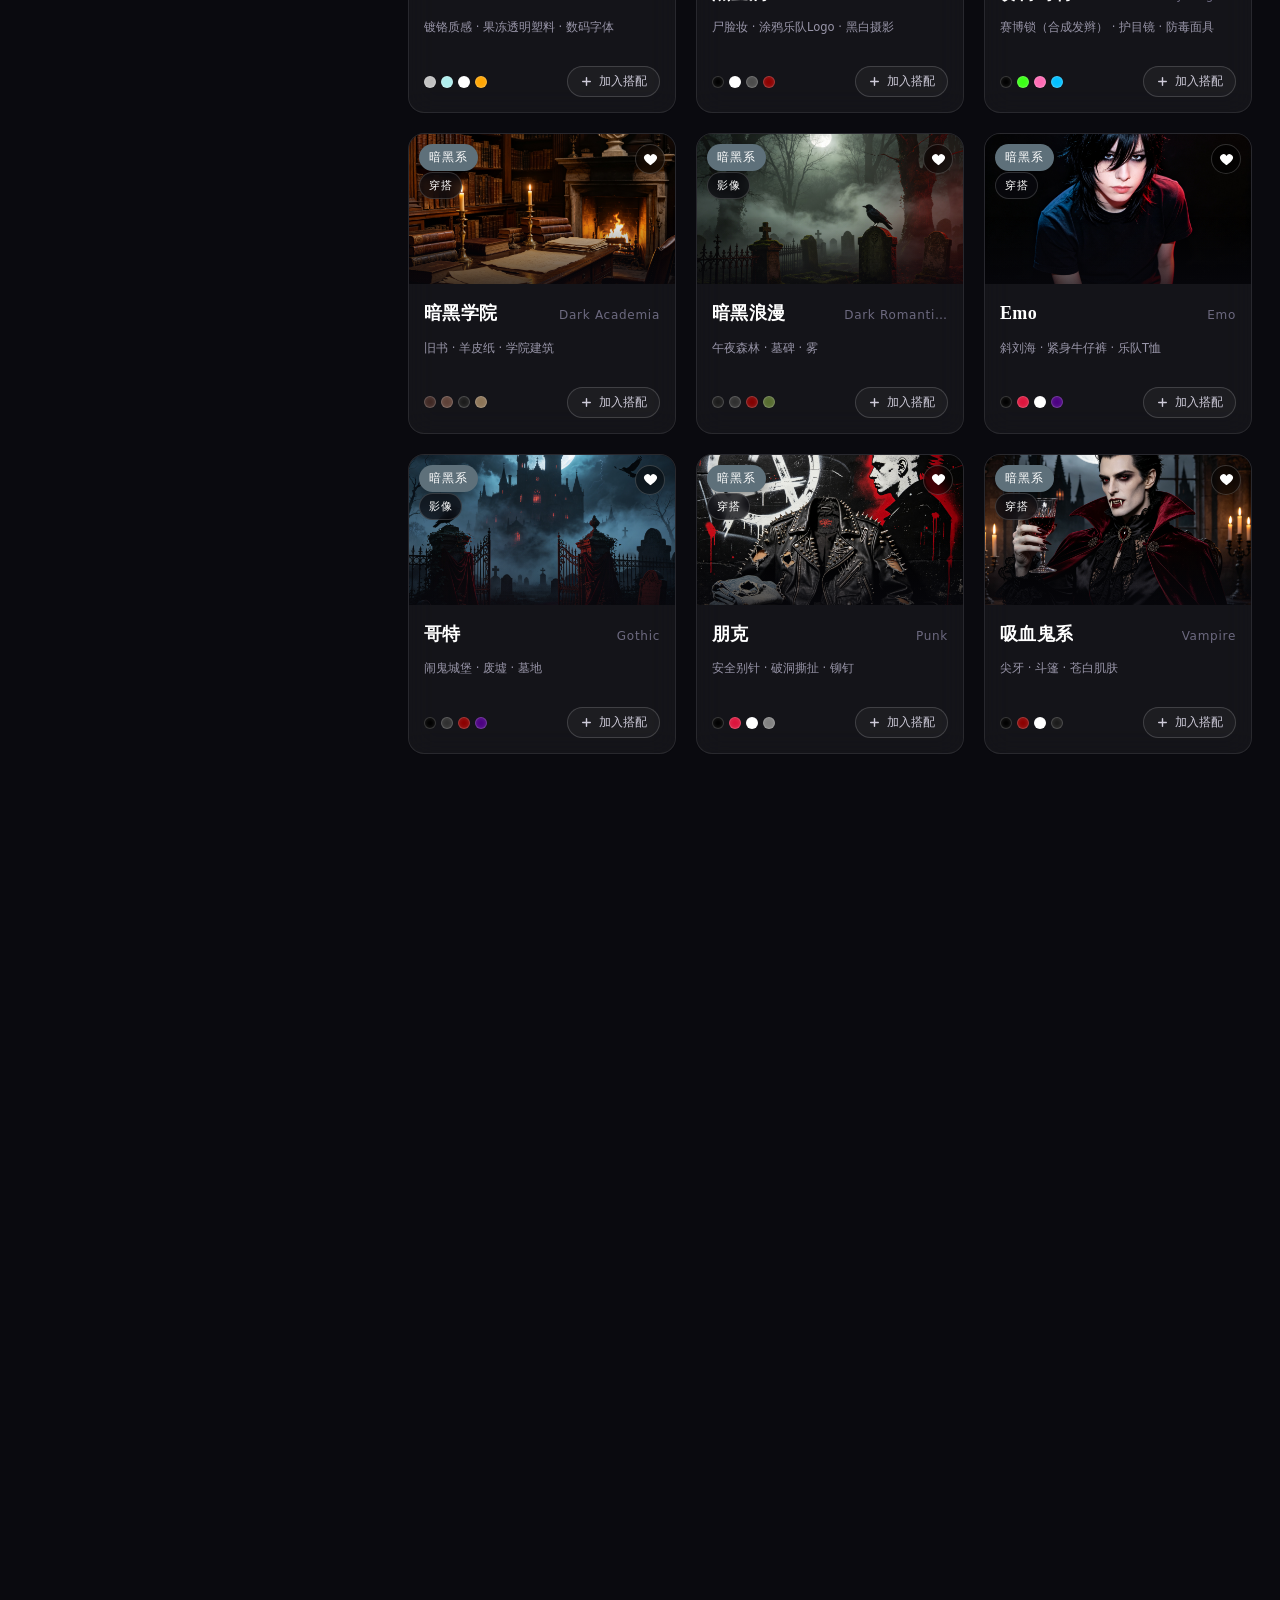
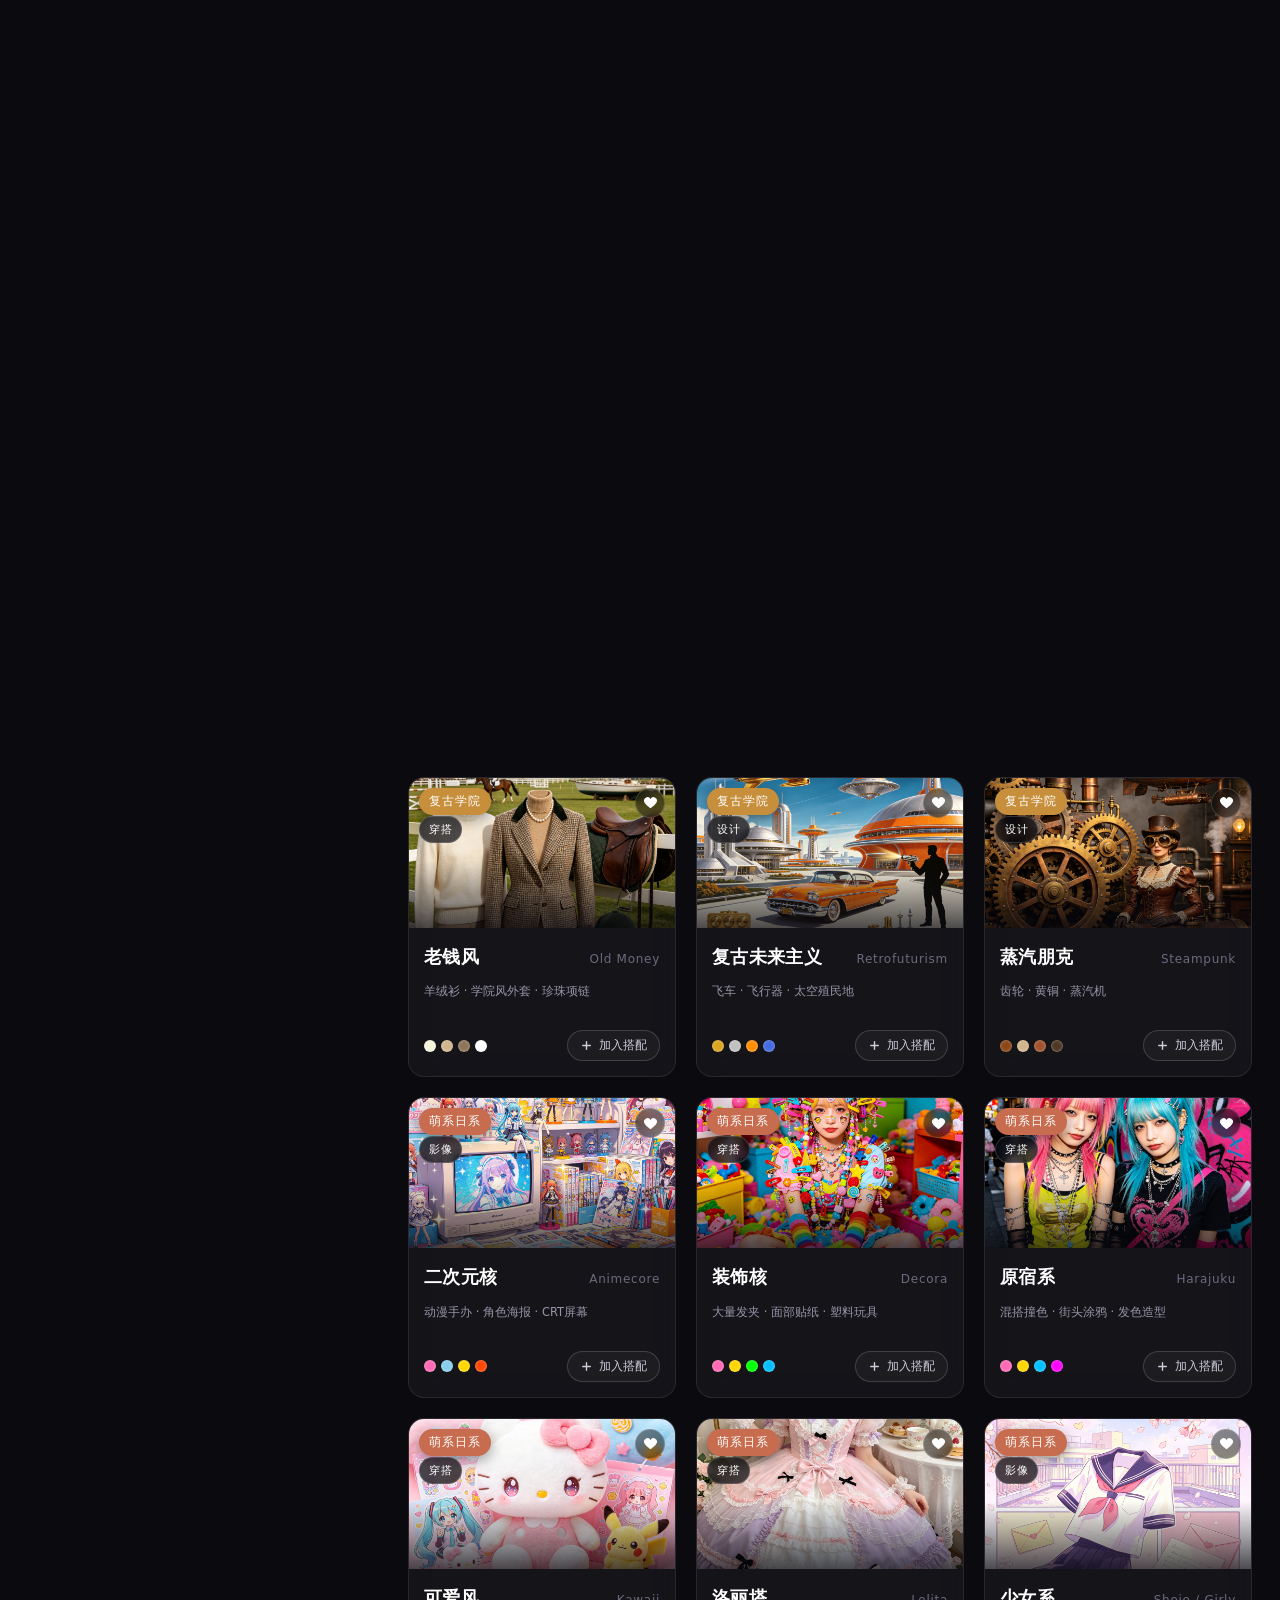
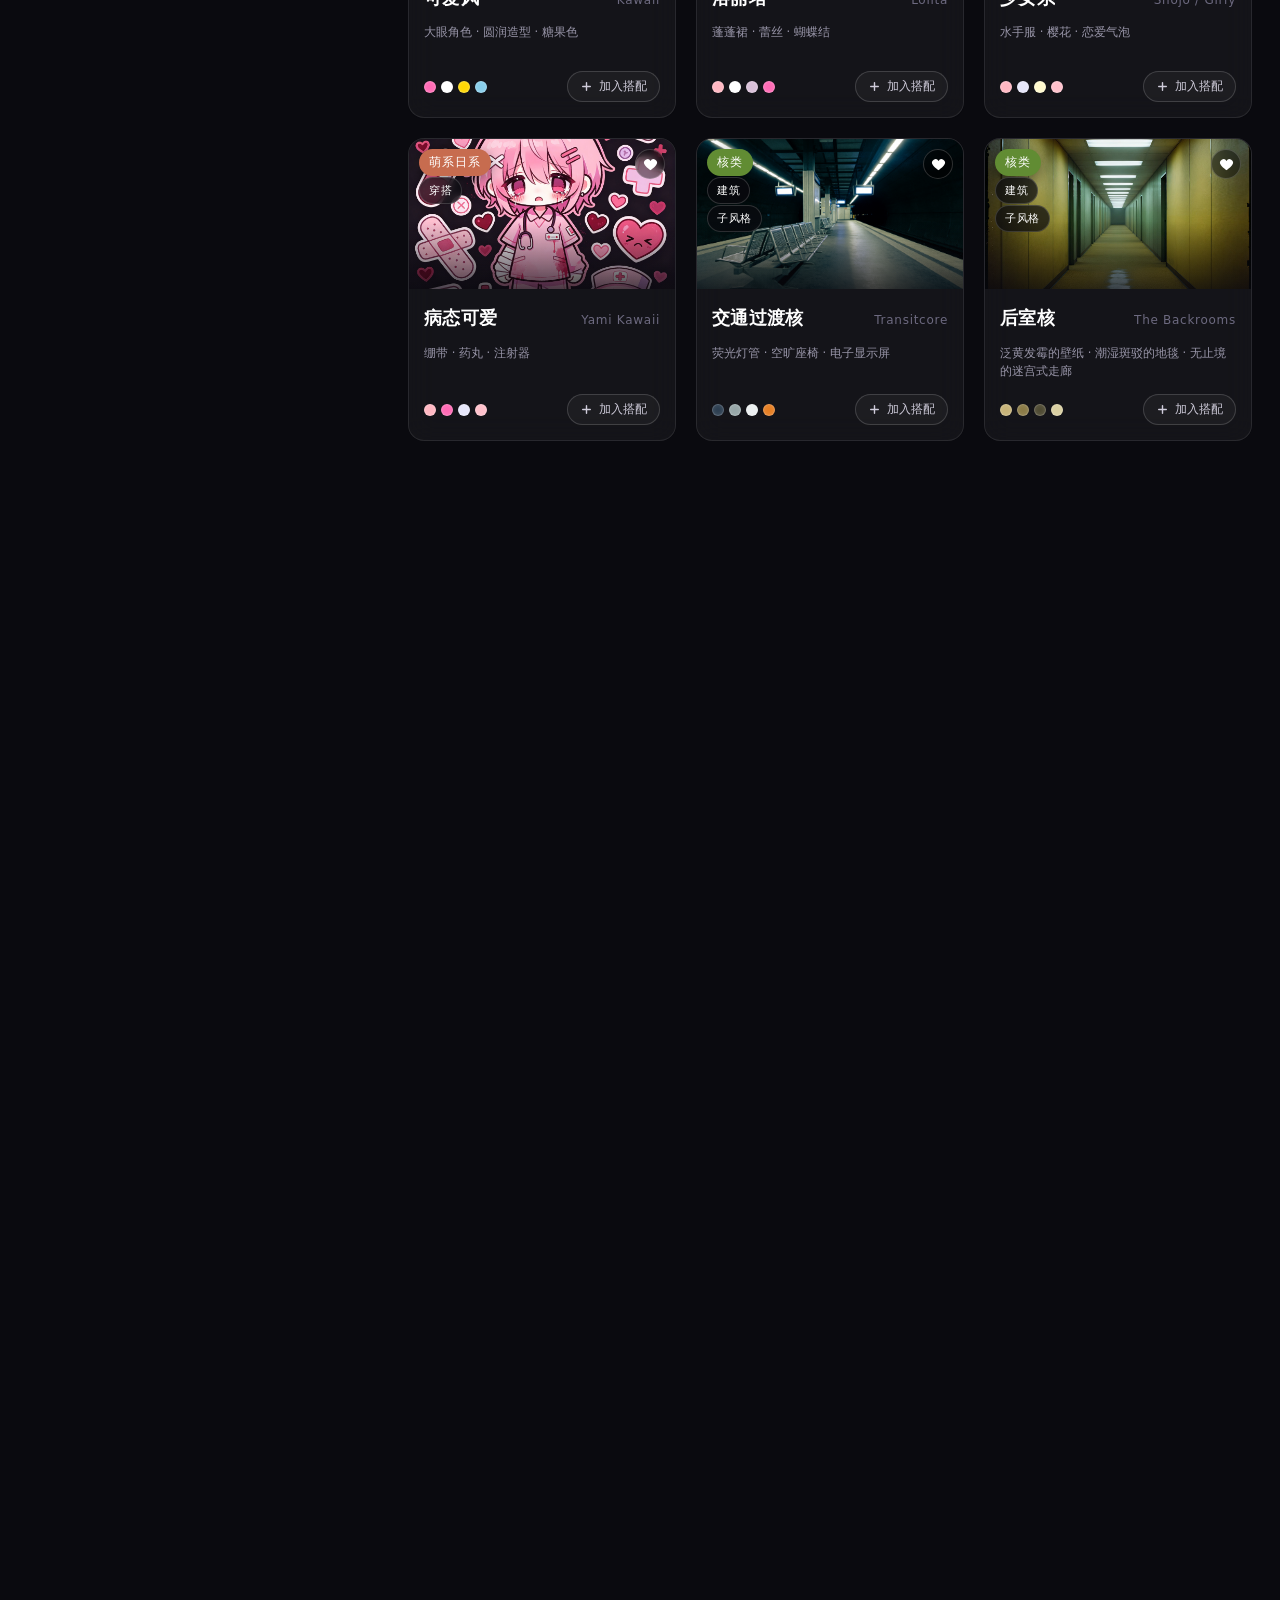
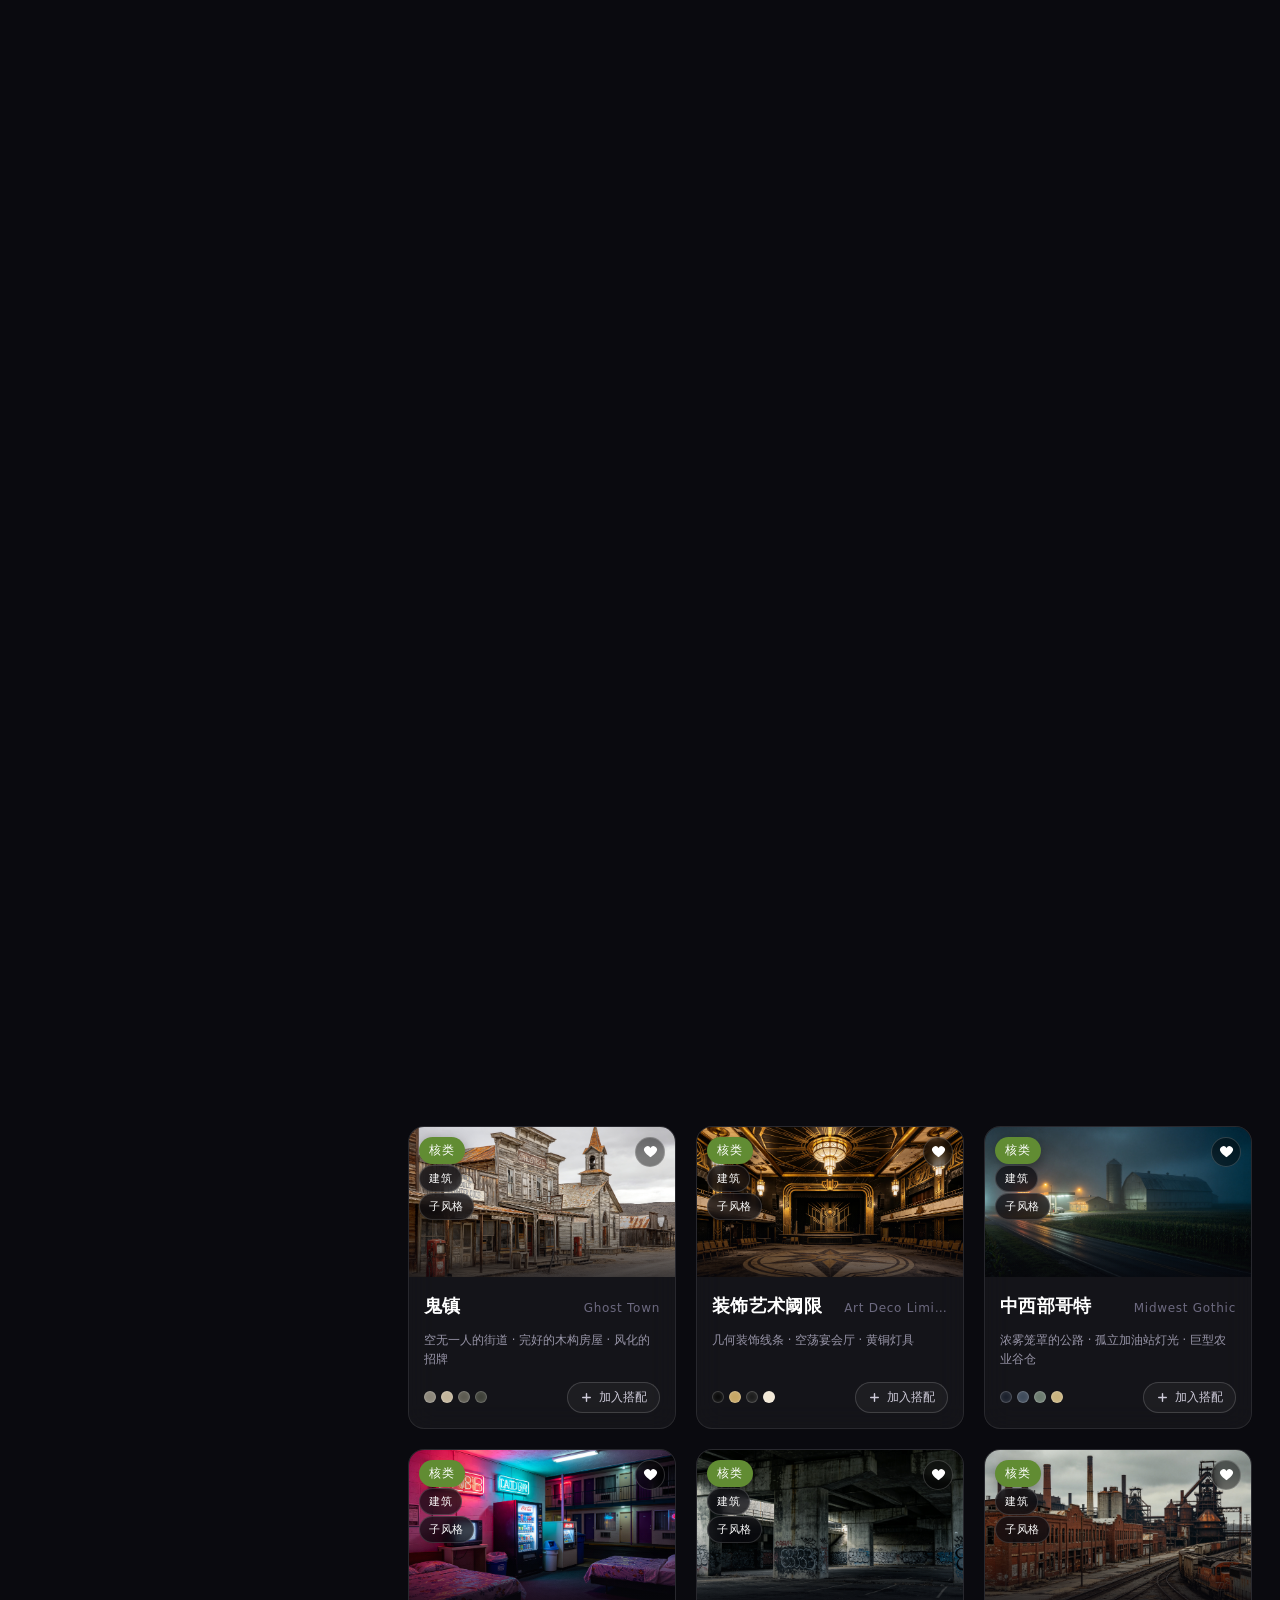
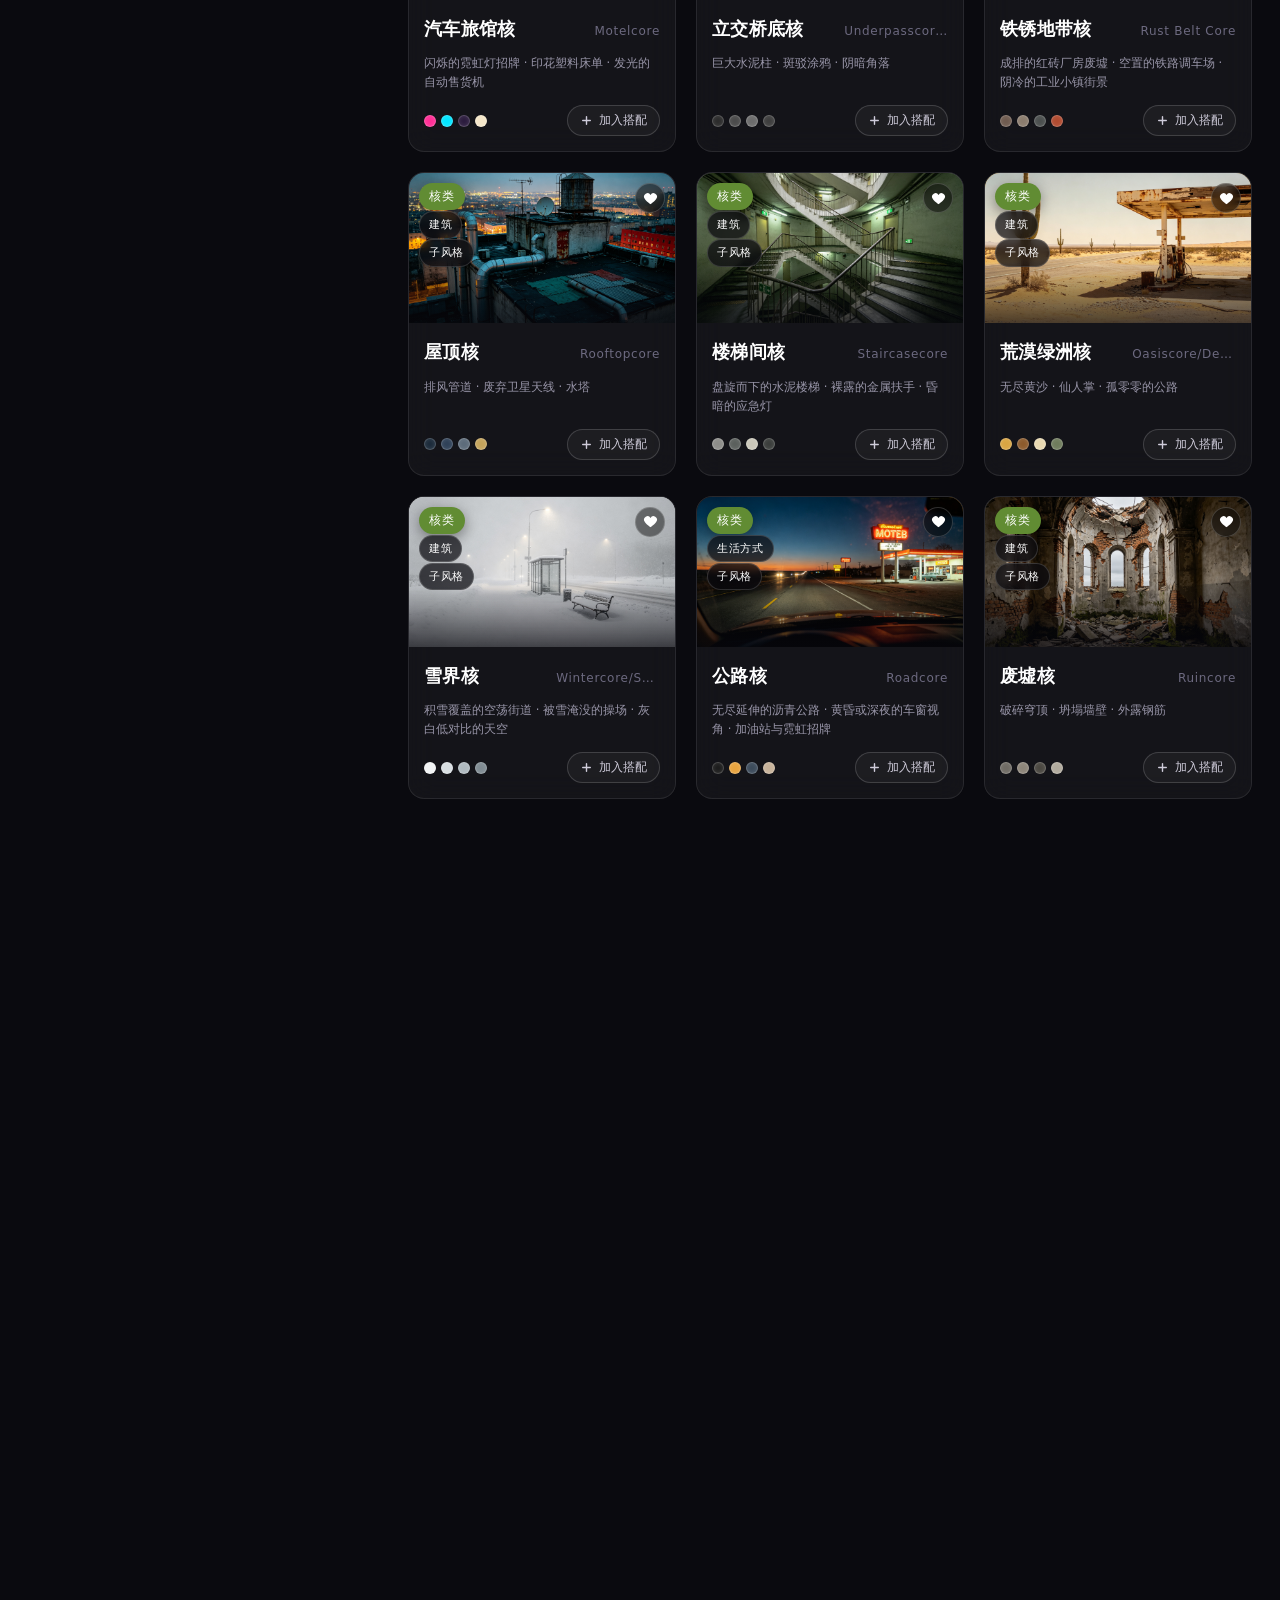
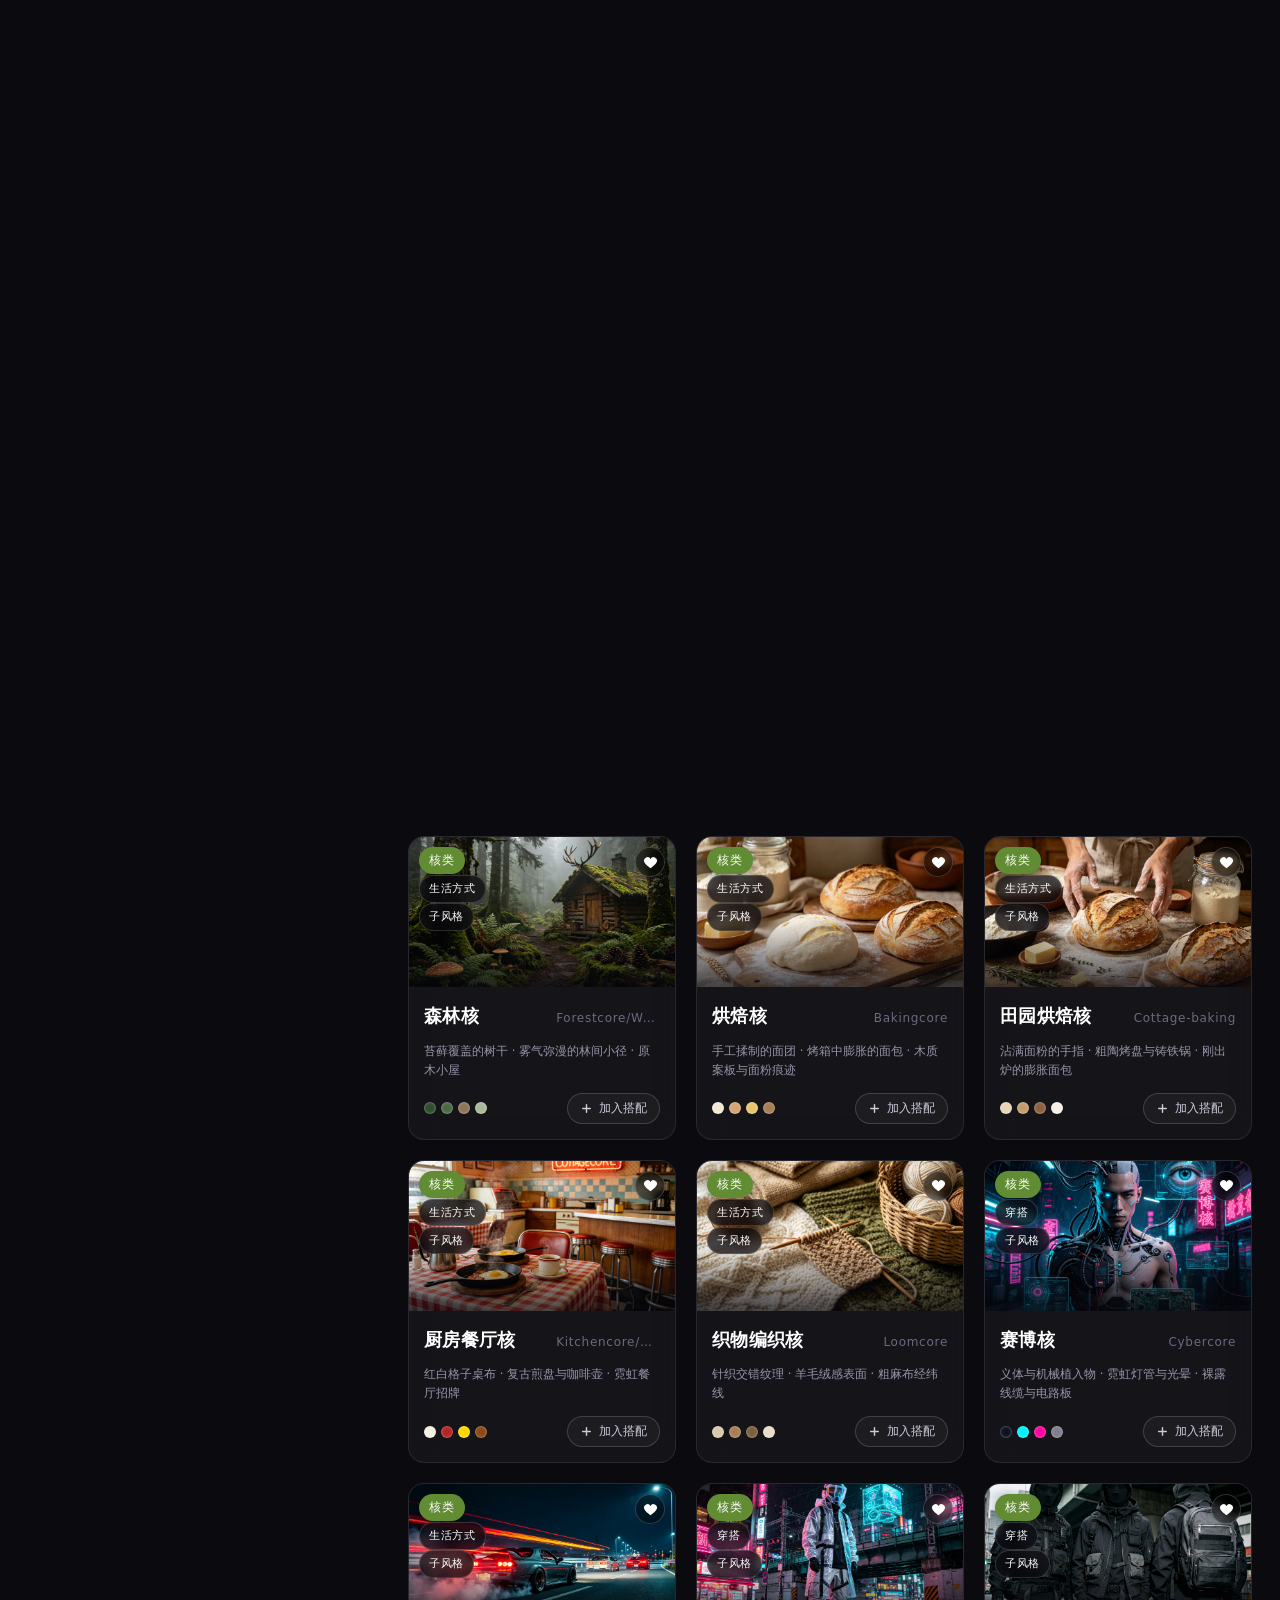
==== commit ad3a11ef: "v2.5: 小棂上线(风格搭配助手) + 视觉精修 + 收藏夹/对比雷达修复 新增 小棂 (风格搭配助手) - 常驻右下角对话球，可读取搭配台/对比雷达的已选风格并据此给建议 - 快捷建议芯片随所在页" ====
--- a/index.html
+++ b/index.html
@@ -5,9 +5,12 @@
 <meta name="viewport" content="width=device-width, initial-scale=1.0">
 <title>棂感 · 美学风格科普与搭配平台</title>
 <meta name="description" content="棂感——204 种美学风格科普数据库与风格搭配实验室。探索主义、核类、波类、网络数字、暗黑系、清新浪漫、复古学院、萌系日系、国风九大风格家族，支持设计、穿搭、建筑等领域分类浏览。">
+<link rel="icon" href="favicon.svg" type="image/svg+xml">
+<link rel="apple-touch-icon" href="favicon.svg">
 <link rel="preconnect" href="https://miaoda.feishu.cn">
 <link rel="stylesheet" href="https://miaoda.feishu.cn/fonts/css2?family=Noto+Sans+SC:wght@300;400;500;700;900&family=Noto+Serif+SC:wght@400;600;700;900&display=swap">
 <script src="echarts.min.js"></script>
+<link rel="stylesheet" href="advisor-chat.css">
 <style>
 /* ============ 基础与变量 ============ */
 :root{
@@ -340,6 +343,27 @@
 .inspire-btn:hover svg{transform:rotate(180deg)}
 
 /* ============ 雷达视图 ============ */
+/* 选择器：可从 204 个风格里检索 / 按家族折叠，避免一屏铺满无法下手 */
+.rd-tools{display:flex;flex-wrap:wrap;gap:9px;align-items:center;margin-bottom:13px}
+.rd-search{flex:1;min-width:190px;display:flex;align-items:center;gap:8px;background:var(--panel);border:1px solid var(--line);border-radius:10px;padding:8px 12px;transition:border-color .22s,box-shadow .22s}
+.rd-search:focus-within{border-color:rgba(0,229,255,.5);box-shadow:0 0 0 3px rgba(0,229,255,.1)}
+.rd-search svg{flex:none;width:15px;height:15px;stroke:#8b88a0;fill:none;stroke-width:2;stroke-linecap:round}
+.rd-search input{flex:1;min-width:0;background:none;border:none;outline:none;color:var(--text);font:inherit;font-size:13px}
+.rd-search input::placeholder{color:var(--faint)}
+.rd-fams{display:flex;flex-wrap:wrap;gap:6px}
+.rd-fam{display:inline-flex;align-items:center;gap:5px;padding:5px 11px;border-radius:999px;border:1px solid var(--line);background:var(--panel);color:var(--muted);font-size:11.5px;cursor:pointer;transition:all .2s}
+.rd-fam .dot{width:6px;height:6px;border-radius:50%;background:var(--fc,#999)}
+.rd-fam:hover{color:#fff;border-color:var(--line-strong)}
+.rd-fam.on{color:#fff;background:rgba(0,229,255,.1);border-color:rgba(0,229,255,.5)}
+.rd-group{margin-bottom:13px}
+.rd-group-h{display:flex;align-items:center;gap:8px;font-size:11.5px;color:var(--faint);letter-spacing:.1em;margin:0 0 9px}
+.rd-group-h i{width:7px;height:7px;border-radius:50%;background:var(--fc,#999);flex:none}
+.rd-group-h em{font-style:normal;color:var(--muted)}
+.rd-actions{display:flex;gap:10px;align-items:center;flex-wrap:wrap;margin-top:4px}
+.rd-tip{font-size:11.5px;color:var(--faint);letter-spacing:.04em}
+.rd-more,.rd-clear{padding:7px 14px;font-size:12.5px;color:#cfccda;border:1px solid var(--line-strong);background:rgba(255,255,255,.04);border-radius:999px;cursor:pointer;transition:all .22s}
+.rd-more:hover,.rd-clear:hover{color:#fff;border-color:var(--cyan)}
+.rd-none{padding:26px 4px;text-align:center;color:var(--muted);font-size:13px}
 .radar-pick{display:flex;flex-wrap:wrap;gap:9px;align-items:center}
 .pick-chip{display:inline-flex;align-items:center;gap:8px;padding:7px 14px;border-radius:999px;border:1px solid var(--line);background:var(--panel);font-size:13px;color:var(--muted);transition:all .2s}
 .pick-chip:hover{color:#fff;border-color:var(--line-strong)}
@@ -653,6 +677,9 @@
 .help-about-row .v a{color:#7b6bff;text-decoration:none}
 .help-note{margin-top:16px;padding:13px 16px;border-radius:12px;background:rgba(255,212,121,.06);border:1px solid rgba(255,212,121,.25);font-size:12.5px;line-height:1.7;color:#e8d9b5}
 @media (max-width:1100px){.help-btn{top:16px;right:0}}
+/* 帮助中心返回键：与 .back-btn 同源样式，此处只做位置与间距 */
+.help-back{margin-bottom:16px}
+@media (max-width:640px){.help-back{margin-bottom:12px;padding:7px 14px;font-size:12.5px}}
 @media (max-width:640px){.help-sub{display:none}}
 /* ===== 更新日志 ===== */
 .changelog{display:grid;gap:12px}
@@ -666,6 +693,14 @@
 .cl-body .hl{color:#ffd479}
 @media (max-width:640px){.cl-item{flex-direction:column;gap:6px}.cl-ver{width:auto;flex-direction:row;align-items:baseline;gap:10px}}
 
+/* ============ 小棂 · 快捷建议芯片 ============ */
+.lg-quickrow{flex:none;display:flex;gap:7px;overflow-x:auto;padding:10px 13px 2px;scrollbar-width:none}
+.lg-quickrow::-webkit-scrollbar{display:none}
+.lg-quick{flex:none;white-space:nowrap;padding:6px 12px;border-radius:999px;font-size:11.5px;
+  color:#cfccda;background:rgba(255,255,255,.05);border:1px solid var(--line);cursor:pointer;
+  font-family:inherit;transition:all .2s}
+.lg-quick:hover{color:#fff;border-color:rgba(0,229,255,.5);background:rgba(0,229,255,.1);transform:translateY(-1px)}
+
 /* ============ 动效克制 ============ */
 @media (prefers-reduced-motion:reduce){
   html{scroll-behavior:auto}
@@ -676,6 +711,92 @@
   .blob{animation:none}
   .cursor-dot,.cursor-ring{display:none !important}
   body.has-cursor,body.has-cursor a,body.has-cursor button,body.has-cursor .card{cursor:auto}
+}
+/* ===== v2.4 视觉优化模块 ===== */
+/* 卡片：错落进场（消费 cardHTML 已写入但此前未被使用的 --d 变量） */
+.card.in{transition-delay:var(--d,0ms)}
+
+/* 卡片：缩略图光扫 */
+.card .thumb::after{z-index:2;overflow:hidden}
+.card .thumb::before{content:"";position:absolute;top:-20%;bottom:-20%;left:0;width:52%;z-index:3;pointer-events:none;
+  background:linear-gradient(105deg,transparent,rgba(255,255,255,.13) 45%,rgba(255,255,255,.04) 60%,transparent);
+  transform:translateX(-190%) skewX(-14deg);opacity:0}
+.card:hover .thumb::before,.card:focus-visible .thumb::before{animation:v24Shine .95s var(--ease) forwards}
+@keyframes v24Shine{from{transform:translateX(-190%) skewX(-14deg);opacity:1}to{transform:translateX(330%) skewX(-14deg);opacity:0}}
+
+/* 卡片：家族色氛围光（原为统一青色，现改为家族色，强化家族体系） */
+.card.in:hover,.card.in:focus-visible{transform:translateY(-7px);border-color:color-mix(in srgb,var(--fc,#00e5ff) 60%,transparent);
+  box-shadow:0 22px 54px -16px rgba(0,0,0,.6),0 0 0 1px color-mix(in srgb,var(--fc,#00e5ff) 30%,transparent),0 0 42px -12px color-mix(in srgb,var(--fc,#00e5ff) 55%,transparent)}
+
+/* 卡片：微光描边与底部家族色细线 */
+.card::after{content:"";position:absolute;left:0;right:0;bottom:0;height:1px;pointer-events:none;
+  background:linear-gradient(90deg,transparent,color-mix(in srgb,var(--fc,#00e5ff) 60%,transparent),transparent);
+  opacity:0;transition:opacity .35s ease}
+.card.in:hover::after,.card.in:focus-visible::after{opacity:1}
+
+/* 卡片：骨架屏（图片未解码完成时的微光占位）
+   原则：图片**默认可见**，只有 JS 确认「图片确实还没加载完」时才进入骨架态。
+   之前用「先隐藏、加载后加 .loaded 显示」的写法，任何漏写 onload 的渲染路径
+   都会让图片永远停在 opacity:0（收藏夹就踩了这个坑）。现在改为显式标记 .lg-loading。 */
+.card .thumb img{transition:opacity .5s ease,transform .5s var(--ease)}
+.card .thumb img.lg-loading{opacity:0}
+.card .thumb:has(img.lg-loading){background-image:linear-gradient(100deg,transparent 20%,rgba(255,255,255,.055) 50%,transparent 80%);
+  background-size:220% 100%;background-repeat:no-repeat;animation:v24Skel 1.5s linear infinite}
+@keyframes v24Skel{from{background-position:140% 0}to{background-position:-140% 0}}
+
+/* 详情页：配色条流光 */
+@property --v24flow{syntax:"<percentage>";inherits:false;initial-value:200%}
+.palette .sw{position:relative}
+.palette .sw:not(.copied) i::after{content:"";position:absolute;left:0;right:0;top:0;height:4px;border-radius:10px 10px 0 0;
+  background:linear-gradient(90deg,transparent,rgba(255,255,255,.55),transparent);background-size:55% 100%;background-repeat:no-repeat;
+  background-position:var(--v24flow) 0;opacity:0;pointer-events:none;
+  animation:v24Flow 3.4s linear infinite}
+.palette .sw:nth-child(1) i::after{animation-delay:0s}
+.palette .sw:nth-child(2) i::after{animation-delay:.17s}
+.palette .sw:nth-child(3) i::after{animation-delay:.34s}
+.palette .sw:nth-child(4) i::after{animation-delay:.51s}
+.palette .sw:nth-child(5) i::after{animation-delay:.68s}
+.palette .sw:nth-child(6) i::after{animation-delay:.85s}
+.palette:hover .sw:not(.copied) i::after{opacity:1}
+@keyframes v24Flow{0%{--v24flow:200%}100%{--v24flow:-160%}}
+.palette .sw:hover{border-color:color-mix(in srgb,var(--fc,#00e5ff) 65%,transparent);box-shadow:0 8px 22px -10px color-mix(in srgb,var(--fc,#00e5ff) 70%,transparent)}
+
+/* 详情页：关联推荐卡——左侧家族色细线 + 悬浮家族色光 */
+.rel-card{position:relative;overflow:hidden}
+.rel-card::before{content:"";position:absolute;left:0;top:12%;bottom:12%;width:2px;border-radius:2px;
+  background:color-mix(in srgb,var(--fc,#00e5ff) 75%,transparent);opacity:.35;transition:opacity .3s ease}
+.rel-card:hover::before{opacity:1}
+.rel-card:hover{transform:translateY(-4px);border-color:color-mix(in srgb,var(--fc,#00e5ff) 50%,transparent);
+  box-shadow:0 14px 34px -12px rgba(0,0,0,.6),0 0 26px -10px color-mix(in srgb,var(--fc,#00e5ff) 55%,transparent)}
+
+/* 侧边栏：品牌水墨线 + 激活项家族色（青→紫）光晕 */
+.side-brand{position:relative;padding-bottom:9px}
+.side-brand::after{content:"";position:absolute;left:0;bottom:0;width:44px;height:1.5px;border-radius:2px;
+  background:linear-gradient(90deg,var(--cyan),rgba(123,107,255,.5),transparent)}
+.rail-item.active{box-shadow:inset 0 0 0 1px rgba(0,229,255,.14),0 6px 20px -12px rgba(0,229,255,.7)}
+.rail-item svg{transition:transform .3s var(--ease)}
+.rail-item:hover svg{transform:scale(1.08)}
+
+/* 交互反馈：按钮按压感 + 悬停上浮 */
+.btn-primary:active,.btn-ghost:active,.add-btn:active,.chip:active,.auth-btn:active,.auth-submit:active{transform:translateY(0) scale(.975)}
+.chip:hover{box-shadow:0 6px 18px -10px color-mix(in srgb,var(--fc,#00e5ff) 70%,transparent)}
+.btn-ghost:hover,.back-btn:hover{transform:translateY(-1px)}
+
+/* 信息质感：中文正文行高、数字对齐、标题层级 */
+.blk p{line-height:2.05}
+.card-elements{line-height:1.65}
+.hero-stat b,.marquee-track span,.report-num,.counts{font-variant-numeric:tabular-nums}
+.result-count,.fav-count,.side-count,.cl-ver span{font-variant-numeric:tabular-nums}
+.view-head h2,.refs-head h2{letter-spacing:.01em}
+.modal-card{box-shadow:var(--shadow),0 0 0 1px rgba(0,229,255,.09),0 0 90px -50px rgba(123,107,255,.9)}
+.ref-card:hover{border-color:color-mix(in srgb,var(--cyan) 40%,transparent);box-shadow:0 18px 40px -18px rgba(0,0,0,.6)}
+
+/* 减少动效：关闭本模块新增动画，仅保留静态层次 */
+@media (prefers-reduced-motion:reduce){
+  .card.in{transition-delay:0ms}
+  .card .thumb::before{display:none}
+  .card .thumb:has(img:not(.loaded)){animation:none}
+  .palette .sw i::after{animation:none;opacity:0}
 }
 </style>
 </head>
@@ -886,12 +1007,15 @@
   <!-- ===== 视图：帮助中心 ===== -->
   <section class="view" id="view-help">
     <div class="view-head">
+      <button class="back-btn help-back" type="button" onclick="location.hash='#/'">
+        <svg viewBox="0 0 24 24"><path d="M19 12H5M11 18l-6-6 6-6"/></svg>返回主页
+      </button>
       <h2>帮助中心</h2>
       <p>从快速上手到用棂感辅助 AI 创作——这里有你需要的全部说明。</p>
     </div>
 
     <div class="help-sec">
-      <div class="help-sec-head"><span class="help-no">01</span><h3>快速上手</h3><span class="help-sub">七个模块，各司其职</span></div>
+      <div class="help-sec-head"><span class="help-no">01</span><h3>快速上手</h3><span class="help-sub">八个模块，各司其职</span></div>
       <div class="help-grid">
         <div class="help-card"><span class="help-ic"><svg viewBox="0 0 24 24" fill="none" stroke="currentColor" stroke-width="2" stroke-linecap="round"><path d="M3 12h4l2-6 4 12 2-6h6"/></svg></span><b>风格一览</b><p>主页即风格库：204 种美学风格按 9 大家族、7 大分类陈列。可用家族/分类标签筛选，或用搜索框按名称、元素、材质、关键词检索。点卡片进入详情。</p></div>
         <div class="help-card"><span class="help-ic"><svg viewBox="0 0 24 24" fill="none" stroke="currentColor" stroke-width="2" stroke-linecap="round"><path d="M4 5h16M4 12h10M4 19h13"/></svg></span><b>搭配台</b><p>在卡片右下角「加入搭配」，选择 2–6 个风格。棂感会计算两两适配度，生成搭配报告、关系网络与一段混搭灵感文案。</p></div>
@@ -900,6 +1024,7 @@
         <div class="help-card"><span class="help-ic"><svg viewBox="0 0 24 24" fill="none" stroke="currentColor" stroke-width="2" stroke-linecap="round"><path d="M3 5h18M3 12h18M3 19h12"/></svg></span><b>风格时间轴</b><p>沿时间之河看美学风格如何诞生、流行与复兴——从 17 世纪的中国风到 2020 年代的赛博空间，可按年代与家族筛选。</p></div>
         <div class="help-card"><span class="help-ic"><svg viewBox="0 0 24 24" fill="none" stroke="currentColor" stroke-width="2"><path d="M12 21s-7.5-4.6-9.5-9A5.4 5.4 0 0 1 12 6.3 5.4 5.4 0 0 1 21.5 12c-2 4.4-9.5 9-9.5 9z"/></svg></span><b>我的收藏</b><p>登录后，点卡片右上角心形即可收藏。收藏会保存到你的账号下，在「我的收藏」集中查看与管理，可一键清空。</p></div>
         <div class="help-card"><span class="help-ic"><svg viewBox="0 0 24 24" fill="none" stroke="currentColor" stroke-width="2" stroke-linecap="round"><circle cx="12" cy="8" r="4"/><path d="M4 21c1.5-4 4.5-6 8-6s6.5 2 8 6"/></svg></span><b>登录 / 注册</b><p>账号与收藏保存在本浏览器本地（localStorage），不上传云端；同一浏览器内登录即可取回收藏。换设备或清除浏览器数据会丢失账号，请注意备份。</p></div>
+        <div class="help-card"><span class="help-ic"><svg viewBox="0 0 24 24" fill="none" stroke="currentColor" stroke-width="2" stroke-linecap="round"><path d="M21 12a8 8 0 0 1-8 8H7l-4 3 1.2-4.2A8 8 0 1 1 21 12z"/></svg></span><b>小棂 · 风格搭配助手</b><p>右下角的常驻小助手。在搭配台或对比雷达里选好风格，它会结合你的选择给出搭配建议与灵感文案；回答只引用库内真实风格，点卡片可直接跳转详情。它只聊风格搭配，其他话题会礼貌回绝。</p></div>
       </div>
     </div>
 
@@ -927,7 +1052,7 @@
     <div class="help-sec">
       <div class="help-sec-head"><span class="help-no">04</span><h3>关于棂感</h3><span class="help-sub">版本与创作者</span></div>
       <div class="help-about">
-        <div class="help-about-row"><span class="k">版本</span><span class="v">棂感 v2.3 · 2026-09-16</span></div>
+        <div class="help-about-row"><span class="k">版本</span><span class="v">棂感 v2.5 · 2026-09-18</span></div>
         <div class="help-about-row"><span class="k">数据规模</span><span class="v">204 种美学风格 · 9 大风格家族 · 7 大分类 · 762 组关联关系</span></div>
         <div class="help-about-row"><span class="k">创作者</span><span class="v">汐棂月</span></div>
         <div class="help-about-row"><span class="k">创作主页</span><span class="v"><a href="https://www.douyin.com/user/MS4wLjABAAAAtZOif8mDPwoLElnE57tan1TlzRJoa-wiXphzKntoSnM?from_tab_name=main" target="_blank" rel="noopener">抖音 · 汐棂月 创作主页 ↗</a></span></div>
@@ -938,6 +1063,14 @@
     <div class="help-sec">
       <div class="help-sec-head"><span class="help-no">05</span><h3>更新日志</h3><span class="help-sub">棂感在长大</span></div>
       <div class="changelog">
+        <div class="cl-item"><div class="cl-ver"><b>v2.5</b><span>2026-09-18</span></div><div class="cl-body"><h4>小棂上线 · 视觉精修 · 多项修复</h4><p>
+新增常驻风格搭配助手<span class="hl">「小棂」</span>：在搭配台 / 对比雷达里选好风格后，它会结合你的选择给出搭配建议与灵感文案，回答只引用库内真实风格并可点击跳转。
+修复<span class="hl">收藏夹预览图不显示</span>（图片可见性统一兜底，任何渲染路径都不再漏图）；
+修复对比雷达风格选择点击无响应，并新增<span class="hl">搜索 + 按家族折叠 + 展示上限</span>，从一屏 204 个变为可检索、可下手；
+新增站点图标 favicon；帮助中心新增「返回主页」；
+视觉精修：卡片错落进场、缩略图光扫、家族色氛围光、详情页配色条流光、图片骨架屏。
+</p></div></div>
+        <div class="cl-item"><div class="cl-ver"><b>v2.4</b><span>2026-09-18</span></div><div class="cl-body"><h4>视觉优化</h4><p>卡片错落进场、家族色氛围光、悬停光扫、图片骨架屏、配色条流光；数字对齐与中文排版节奏优化；全部动效尊重系统「减少动效」设置。</p></div></div>
         <div class="cl-item"><div class="cl-ver"><b>v2.3</b><span>2026-09-16</span></div><div class="cl-body"><h4>工具箱入口 · 更新日志</h4><p>侧边栏新增<span class="hl">「工具箱」</span>板块（标记待开发，实用小工具后续陆续上线）；帮助中心新增「更新日志」。</p></div></div>
         <div class="cl-item"><div class="cl-ver"><b>v2.2</b><span>2026-09-16</span></div><div class="cl-body"><h4>数据修复</h4><p>修复「美式复古」与「美国心脏地带核」ID 撞车导致的详情页异常与关联跳错，修复一处失效风格关联，补出独立预览图，页面版本描述同步更新。</p></div></div>
         <div class="cl-item"><div class="cl-ver"><b>v2.1</b><span>2026-09-14</span></div><div class="cl-body"><h4>国风家族 · 架构优化</h4><p>新增 Chinoiserie 中国风主风格与 14 个子风格（风格库 189 → 204，家族 8 → 9）；帮助中心上线；数据外置、卡片分批渲染、图表本地化等架构优化。</p></div></div>
@@ -983,6 +1116,8 @@
 <div class="toast" id="toast" role="status"></div>
 
 <script src="data/aesthetics.js"></script>
+<script src="advisor-engine.js"></script>
+<script src="advisor-chat.js"></script>
 <script>
 /* ===================== 棂感 · 应用逻辑 ===================== */
 /* 数据兜底：由 data/aesthetics.js 提供（file:// 兼容）；数据缺失时给出提示 */
@@ -1107,6 +1242,13 @@
   '#/toolbox':  {title:'工具箱 · 待开发', desc:'实用创作小工具正在筹备中：智能配色提取、AI 提示词生成、色板导出等，后续会在这里陆续上线。'}
 };
 function currentRoute(){ var h = location.hash || '#/'; return ROUTES[h] ? h : '#/'; }
+/* 把小棂需要知道的站内状态同步出去（它读 window.__LINGGAN_STATE 判断当前选了什么） */
+function syncAdvisorState(){
+  try {
+    window.__LINGGAN_STATE = { selected: state.selected, radar: state.radar };
+    if (window.StyleAdvisorChat && window.StyleAdvisorChat.refresh) window.StyleAdvisorChat.refresh();
+  } catch (e) {}
+}
 function navigate(){
   var route = currentRoute();
   var viewId = ROUTES[route];
@@ -1132,6 +1274,7 @@
   if (viewId === 'view-favorites'){ renderFavorites(); }
   if (isNarrow()) closeDrawer();
   window.scrollTo({top:0, behavior:'auto'});
+  syncAdvisorState();   /* 切换视图后刷新小棂的快捷建议 */
   /* 图表在视图激活后 resize */
   if (graphChart){ setTimeout(function(){ graphChart.resize(); }, 60); }
   if (radarChart){ setTimeout(function(){ radarChart.resize(); }, 60); }
@@ -1239,7 +1382,7 @@
   if (!slice.length) return;
   var frag = document.createDocumentFragment();
   var tmp = document.createElement('div');
-  tmp.innerHTML = slice.map(function(a, j){ return cardHTML(a, _gridRendered + j, _gridRendered === 0); }).join('');
+  tmp.innerHTML = slice.map(function(a, j){ return cardHTML(a, j, true); }).join('');
   while (tmp.firstChild) frag.appendChild(tmp.firstChild);
   grid.appendChild(frag);
   _gridRendered += slice.length;
@@ -1288,6 +1431,7 @@
   }
 }
 function updateIndicators(){
+  syncAdvisorState();
   var n = state.selected.length;
   $('side-count').textContent = n;
   $('fab-num').textContent = n;
@@ -1608,16 +1752,10 @@
 function renderRadar(){
   var root = $('radar-root');
   var sel = state.radar.slice();
-  var pickables = AESTHETICS.slice(0).sort(function(x,y){ return x.name_cn.localeCompare(y.name_cn, 'zh'); });
-  var optionsHtml = pickables.map(function(a){
-    var on = sel.indexOf(a.id) > -1;
-    return '<button class="pick-chip' + (on ? ' on' : '') + '" data-pick="' + a.id + '" type="button">' +
-      '<span class="dot" style="--fc:' + famColor(a.family) + '"></span>' + esc(a.name_cn) + '</button>';
-  }).join('');
   if (!sel.length){
     root.innerHTML =
       '<div class="panel"><div class="ph">选择对比风格（已选 0 / 3）</div>' +
-      '<div class="radar-pick" id="radar-pick">' + optionsHtml + '</div></div>' +
+      rdPickerShell() + '</div>' +
       '<div class="panel" style="text-align:center;padding:50px 20px"><b style="font-family:var(--serif);font-size:18px;color:#cfccda">请选择 2–3 个风格开始对比</b></div>';
     renderRadarPicker();
     return;
@@ -1628,7 +1766,9 @@
   }).join('');
   root.innerHTML =
     '<div class="panel"><div class="ph">已选 ' + sel.length + ' / 3</div>' +
-      '<div class="radar-pick" id="radar-pick">' + optionsHtml + '</div></div>' +
+      '<div class="radar-pick" style="margin-bottom:14px">' + chips + '</div>' +
+      '<div class="ph">再选一个加入对比</div>' +
+      rdPickerShell() + '</div>' +
     '<div class="panel"><div class="ph">六维雷达</div>' +
       '<div id="radar"></div>' +
       '<div class="radar-read" id="radar-read"></div>' +
@@ -1691,10 +1831,85 @@
     $('radar').innerHTML = '<div class="graph-fallback"><b>雷达图渲染失败</b>' + esc((err && err.message) || '') + '</div>';
   }
 }
+var radarUI = { q:'', fam:'all', showAll:false };
+var RD_LIMIT = 36;                       // 默认每个家族最多展示多少个，避免一屏 204 个
+
+function rdPickHtml(){
+  var q = radarUI.q.trim().toLowerCase();
+  var fams = radarUI.fam === 'all' ? FAMILIES : FAMILIES.filter(function(f){ return f.id === radarUI.fam; });
+  var groups = [], total = 0;
+  fams.forEach(function(f){
+    var items = AESTHETICS.filter(function(a){
+      if (a.family !== f.id) return false;
+      if (!q) return true;
+      var hay = (a.name_cn + ' ' + (a.name_en || '') + ' ' + (a.elements || []).join(' ') + ' ' +
+                 (a.materials || []).join(' ') + ' ' + (a.related_terms || []).join(' ')).toLowerCase();
+      return hay.indexOf(q) > -1;
+    });
+    if (!items.length) return;
+    items.sort(function(x,y){ return x.name_cn.localeCompare(y.name_cn, 'zh'); });
+    total += items.length;
+    var capped = (radarUI.showAll || q) ? items : items.slice(0, RD_LIMIT);
+    groups.push({ fam:f, items:capped, more: items.length - capped.length, all: items.length });
+  });
+  if (!groups.length) return { html:'<div class="rd-none">没有匹配的风格，换个关键词试试</div>', total:0, hidden:0 };
+
+  var html = groups.map(function(g){
+    var chips = g.items.map(function(a){
+      var on = state.radar.indexOf(a.id) > -1;
+      return '<button class="pick-chip' + (on ? ' on' : '') + '" data-pick="' + a.id + '" type="button">' +
+        '<span class="dot" style="--fc:' + famColor(a.family) + '"></span>' + esc(a.name_cn) + '</button>';
+    }).join('');
+    var moreTxt = g.more > 0
+      ? '<button class="rd-more" data-showall="1" type="button">展开该家族其余 ' + g.more + ' 个</button>'
+      : '';
+    return '<div class="rd-group"><div class="rd-group-h"><i style="--fc:' + (g.fam.color||'#999') + '"></i>' +
+      esc(g.fam.name) + ' <em>' + g.items.length + (g.more > 0 ? ' / ' + g.all : '') + '</em></div>' +
+      '<div class="radar-pick">' + chips + '</div>' + moreTxt + '</div>';
+  }).join('');
+
+  var hidden = groups.reduce(function(n,g){ return n + (g.more > 0 ? g.more : 0); }, 0);
+  return { html:html, total:total, hidden:hidden };
+}
+
+function rdPickerShell(){
+  var p = rdPickHtml();
+  var famChips = '<button class="rd-fam' + (radarUI.fam === 'all' ? ' on' : '') + '" data-fam="all" type="button">全部</button>' +
+    FAMILIES.map(function(f){
+      return '<button class="rd-fam' + (radarUI.fam === f.id ? ' on' : '') + '" data-fam="' + f.id + '" type="button">' +
+        '<span class="dot" style="--fc:' + (f.color||'#999') + '"></span>' + esc(f.name) + '</button>';
+    }).join('');
+  var actions = (p.hidden > 0 || radarUI.showAll || radarUI.q || radarUI.fam !== 'all')
+    ? '<div class="rd-actions">' +
+        (p.hidden > 0 ? '<button class="rd-more" data-showall="1" type="button">显示全部家族（还有 ' + p.hidden + ' 个）</button>' : '') +
+        '<button class="rd-clear" data-clear="1" type="button">重置筛选</button>' +
+        '<span class="rd-tip">共 ' + p.total + ' 个风格</span>' +
+      '</div>'
+    : '<div class="rd-actions"><span class="rd-tip">共 ' + p.total + ' 个风格，可按家族折叠或搜索</span></div>';
+  return '<div class="rd-tools">' +
+      '<label class="rd-search"><svg viewBox="0 0 24 24"><circle cx="11" cy="11" r="7"/><path d="M20 20l-3.5-3.5"/></svg>' +
+      '<input id="rd-q" type="text" placeholder="搜索风格名 / 元素 / 材质…" value="' + esc(radarUI.q) + '"></label>' +
+    '</div>' +
+    '<div class="rd-fams">' + famChips + '</div>' +
+    '<div style="margin-top:13px">' + p.html + '</div>' + actions;
+}
+
 function renderRadarPicker(){
-  var root = $('radar-pick');
-  if (!root) return;
-  root.addEventListener('click', function(e){
+  /* 监听挂在 #radar-root 上（它由 HTML 固定存在、不会被重建）。
+     之前挂在 #radar-pick 上，而该元素每次 renderRadar 都会被 innerHTML 重建，
+     监听器随之失效 —— 导致点击完全无反应。 */
+  var host = $('radar-root');
+  if (!host || host.dataset.bound === '1') return;
+  host.dataset.bound = '1';
+  host.addEventListener('click', function(e){
+    var fm = e.target.closest('[data-fam]');
+    if (fm){
+      // 点家族时清掉搜索词：两者叠加会让人误以为筛不出东西
+      if (radarUI.q){ radarUI.q = ''; }
+      radarUI.fam = fm.dataset.fam; radarUI.showAll = false; renderRadar(); return;
+    }
+    if (e.target.closest('[data-showall]')){ radarUI.showAll = true; renderRadar(); return; }
+    if (e.target.closest('[data-clear]')){ radarUI = { q:'', fam:'all', showAll:false }; renderRadar(); return; }
     var p = e.target.closest('[data-pick]');
     if (p){
       var id = p.dataset.pick;
@@ -1714,6 +1929,20 @@
       renderRadar();
     }
   });
+  /* 搜索：DOM 会被整体重建，故先记录光标位置，重建后恢复焦点与光标 */
+  host.addEventListener('input', function(e){
+    if (e.target && e.target.id === 'rd-q'){
+      radarUI.q = e.target.value;
+      radarUI.showAll = false;
+      var caret = e.target.selectionStart;
+      renderRadar();
+      var el = $('rd-q');
+      if (el){
+        el.focus();
+        try { el.setSelectionRange(caret, caret); } catch(err){}
+      }
+    }
+  });
 }
 function loadEcharts(){
   if (typeof window.echarts !== 'undefined'){ renderGraph(); renderRadar(); return; }
@@ -1743,7 +1972,7 @@
 /* ---------- 详情模态 ---------- */
 function relCard(rel){
   var b = BY_ID[rel.id]; if (!b) return '';
-  return '<button class="rel-card" type="button" data-nav="' + b.id + '">' +
+  return '<button class="rel-card" type="button" data-nav="' + b.id + '" style="--fc:' + famColor(b.family) + '">' +
     '<div class="rel-thumb" style="background:linear-gradient(135deg,' + swatch(b,0) + ',' + swatch(b,1) + ')">' +
       '<img src="' + b.image + '" alt="' + esc(b.name_cn) + '" loading="lazy" onerror="this.style.display=\'none\'"></div>' +
     '<div class="rel-info">' +
@@ -1757,7 +1986,7 @@
   var a = BY_ID[id]; if (!a) return;
   var fam = FAM_MAP[a.family];
   var palette = (a.colors || []).map(function(c){
-    return '<div class="sw" data-copy="' + c + '" title="点击复制 ' + c + '"><i style="background:' + c + '"></i><span>' + c.toUpperCase() + '</span></div>';
+    return '<div class="sw" data-copy="' + c + '" style="--fc:' + (fam ? fam.color : '#00e5ff') + '" title="点击复制 ' + c + '"><i style="background:' + c + '"></i><span>' + c.toUpperCase() + '</span></div>';
   }).join('');
   function tags(arr){ return (arr || []).map(function(t){ return '<span>' + esc(t) + '</span>'; }).join(''); }
   var vf = a.visual_features || {};
@@ -1879,9 +2108,7 @@
   /* 卡片入场 */
   var cards = document.querySelectorAll('#grid .card:not(.in)');
   if (!io){ for (var j=0;j<cards.length;j++) cards[j].classList.add('in'); return; }
-  cards.forEach(function(card, idx){
-    setTimeout(function(){ io.observe(card); }, Math.min(idx*20, 600));
-  });
+  for (var m = 0; m < cards.length; m++) io.observe(cards[m]);
 }
 
 /* ---------- 自定义光标 + 磁性按钮 ---------- */
@@ -2431,7 +2658,7 @@
 
 /* ---------- 初始化 ---------- */
 function init(){
-  if (document.documentElement.classList) document.documentElement.classList.add('io');
+  if (document.documentElement.classList) document.documentElement.classList.add('io', 'js');
   try {
     var saved = localStorage.getItem('linggan.side');
     if (saved === 'collapsed') document.body.classList.add('side-collapsed');
@@ -2449,15 +2676,54 @@
   renderMarquee();
   renderMatch();
   renderRadar();
+  renderRadarPicker();   /* #radar-root 在 HTML 里固定存在，此处挂一次委托监听即可 */
   updateIndicators();
   navigate();
   initCanvas();
   observeReveals();
   initCursor();
   initMagnetic();
+  initImgGuard();
   window.setTimeout(function(){
     if (typeof window.echarts === 'undefined') loadEcharts();
   }, 4000);
+}
+
+/* ---------- 图片骨架屏兜底 ----------
+   图片默认可见；只把「JS 确认尚未加载完」的图标记为 .lg-loading 进入骨架态。
+   任何渲染路径（网格 / 收藏夹 / 关联卡 / 今日风格…）都无需再写 onload。 */
+function initImgGuard(){
+  function mark(img){
+    if (!img || img.tagName !== 'IMG') return;
+    if (img.style.display === 'none') { img.classList.remove('lg-loading'); return; }
+    if (img.complete && img.naturalWidth > 0) img.classList.remove('lg-loading');
+    else img.classList.add('lg-loading');
+  }
+  document.addEventListener('load', function(e){
+    if (e.target && e.target.tagName === 'IMG'){
+      e.target.classList.remove('lg-loading');
+    }
+  }, true);
+  document.addEventListener('error', function(e){
+    if (e.target && e.target.tagName === 'IMG') e.target.classList.remove('lg-loading');
+  }, true);
+  function sweep(node){
+    var scope = (node && node.querySelectorAll) ? node : document;
+    var imgs;
+    if (node && node.tagName === 'IMG'){ mark(node); return; }
+    imgs = scope.querySelectorAll('img');
+    for (var i = 0; i < imgs.length; i++) mark(imgs[i]);
+  }
+  if (window.MutationObserver){
+    new MutationObserver(function(muts){
+      for (var i = 0; i < muts.length; i++){
+        var added = muts[i].addedNodes;
+        for (var j = 0; j < added.length; j++){ if (added[j].nodeType === 1) sweep(added[j]); }
+      }
+    }).observe(document.body, { childList:true, subtree:true });
+  }
+  window.addEventListener('load', function(){ sweep(document); });
+  sweep(document);
 }
 
 if (document.readyState === 'loading'){ document.addEventListener('DOMContentLoaded', init); }
--- a/advisor-chat.css
+++ b/advisor-chat.css
@@ -0,0 +1,165 @@
+/* =========================================================================
+   棂感 · 风格搭配师 · 对话球样式
+   沿用站点深色科技风变量；本文件独立，便于维护与回滚。
+   ========================================================================= */
+
+/* ---------- 常驻对话球 ---------- */
+.lg-fab{
+  position:fixed; right:22px; bottom:22px; z-index:40;
+  display:inline-flex; align-items:center; gap:9px;
+  padding:13px 20px 13px 16px; border-radius:999px;
+  background:var(--grad,#00e5ff);
+  color:#06121a; font-size:13.5px; font-weight:700; font-family:inherit;
+  border:none; cursor:pointer;
+  box-shadow:0 14px 38px -10px rgba(123,107,255,.85), 0 0 0 1px rgba(255,255,255,.16) inset;
+  transition:transform .28s var(--ease,cubic-bezier(.22,1,.36,1)), filter .22s, opacity .25s;
+}
+.lg-fab:hover{ transform:translateY(-3px) scale(1.02); filter:brightness(1.07); }
+.lg-fab:active{ transform:translateY(-1px) scale(.985); }
+.lg-fab.hide{ opacity:0; pointer-events:none; transform:translateY(14px) scale(.9); }
+.lg-fab-ic{ display:inline-flex; }
+.lg-fab-ic svg{ width:19px; height:19px; fill:none; stroke:currentColor; stroke-width:1.9; stroke-linecap:round; stroke-linejoin:round; }
+.lg-fab::before{
+  content:""; position:absolute; inset:-6px; border-radius:999px;
+  background:radial-gradient(circle, rgba(0,229,255,.35), transparent 70%);
+  opacity:0; transition:opacity .3s; pointer-events:none;
+}
+.lg-fab:hover::before{ opacity:1; animation:lgPulse 2.4s ease-in-out infinite; }
+@keyframes lgPulse{ 0%,100%{ transform:scale(.94); opacity:.35 } 50%{ transform:scale(1.06); opacity:.7 } }
+
+/* ---------- 面板 ---------- */
+.lg-panel{
+  position:fixed; right:22px; bottom:22px; z-index:41;
+  width:min(412px, calc(100vw - 28px));
+  height:min(620px, calc(100vh - 44px));
+  display:flex; flex-direction:column;
+  background:rgba(13,13,21,.93);
+  backdrop-filter:blur(22px); -webkit-backdrop-filter:blur(22px);
+  border:1px solid var(--line,rgba(255,255,255,.09));
+  border-radius:20px;
+  box-shadow:0 30px 80px -24px rgba(0,0,0,.85), 0 0 0 1px rgba(0,229,255,.08), 0 0 90px -50px rgba(123,107,255,.9);
+  opacity:0; visibility:hidden; transform:translateY(18px) scale(.97);
+  transition:opacity .3s var(--ease,cubic-bezier(.22,1,.36,1)), transform .34s var(--ease,cubic-bezier(.22,1,.36,1)), visibility .3s;
+  overflow:hidden;
+}
+.lg-panel.open{ opacity:1; visibility:visible; transform:none; }
+
+.lg-head{
+  flex:none; display:flex; align-items:center; gap:11px;
+  padding:14px 15px; border-bottom:1px solid var(--line,rgba(255,255,255,.09));
+  background:linear-gradient(180deg, rgba(0,229,255,.07), transparent);
+}
+.lg-orb{
+  flex:none; width:32px; height:32px; border-radius:50%;
+  background:var(--grad,#00e5ff);
+  box-shadow:0 0 18px -2px rgba(0,229,255,.75);
+  position:relative;
+}
+.lg-orb::after{
+  content:""; position:absolute; inset:5px; border-radius:50%;
+  background:rgba(10,10,15,.75);
+}
+.lg-head-tx{ flex:1; min-width:0; display:flex; flex-direction:column; }
+.lg-head-tx b{ font-family:var(--serif,"Noto Serif SC",serif); font-size:14.5px; color:#fff; letter-spacing:.04em; }
+.lg-head-tx small{ font-size:11px; color:var(--faint,#6d6a80); letter-spacing:.04em; }
+.lg-close{
+  flex:none; width:30px; height:30px; border-radius:9px; display:grid; place-items:center;
+  background:transparent; border:1px solid var(--line,rgba(255,255,255,.09));
+  color:var(--muted,#9895a8); cursor:pointer; transition:all .2s;
+}
+.lg-close:hover{ color:#fff; border-color:var(--line-strong,rgba(255,255,255,.16)); }
+.lg-close svg{ width:14px; height:14px; fill:none; stroke:currentColor; stroke-width:2; stroke-linecap:round; }
+
+/* ---------- 消息列表 ---------- */
+.lg-list{
+  flex:1; min-height:0; overflow-y:auto; overflow-x:hidden;
+  padding:16px 15px 8px; display:flex; flex-direction:column; gap:12px;
+  scroll-behavior:smooth;
+}
+.lg-list::-webkit-scrollbar{ width:7px; }
+.lg-list::-webkit-scrollbar-thumb{ background:#26263a; border-radius:99px; }
+
+.lg-msg{ display:flex; }
+.lg-msg.user{ justify-content:flex-end; }
+.lg-msg.assistant{ justify-content:flex-start; }
+.lg-bubble{
+  max-width:88%; padding:11px 14px; border-radius:14px;
+  font-size:13.5px; line-height:1.78; word-break:break-word;
+}
+.lg-msg.assistant .lg-bubble{
+  background:rgba(255,255,255,.05);
+  border:1px solid var(--line,rgba(255,255,255,.09));
+  color:#dcdae6;
+}
+.lg-msg.user .lg-bubble{
+  background:rgba(0,229,255,.13);
+  border:1px solid rgba(0,229,255,.3);
+  color:#eae8f2;
+}
+.lg-err{ color:#ff8fa3; }
+
+/* 思考中动画 */
+.lg-dots{ display:inline-flex; gap:4px; align-items:center; height:14px; }
+.lg-dots i{
+  width:6px; height:6px; border-radius:50%; background:var(--cyan,#00e5ff); opacity:.4;
+  animation:lgDot 1.15s ease-in-out infinite;
+}
+.lg-dots i:nth-child(2){ animation-delay:.16s }
+.lg-dots i:nth-child(3){ animation-delay:.32s }
+@keyframes lgDot{ 0%,100%{ opacity:.28; transform:translateY(0) } 50%{ opacity:1; transform:translateY(-3px) } }
+
+/* 推荐风格卡 */
+.lg-chips{ display:flex; flex-wrap:wrap; gap:7px; margin-top:10px; }
+.lg-chip{
+  display:inline-flex; align-items:center; gap:7px;
+  padding:4px 11px 4px 4px; border-radius:999px;
+  background:rgba(255,255,255,.055); border:1px solid var(--line,rgba(255,255,255,.09));
+  color:#e3e1ec; font-size:12px; font-family:inherit; cursor:pointer;
+  transition:all .22s;
+}
+.lg-chip:hover{ border-color:rgba(0,229,255,.5); background:rgba(0,229,255,.1); transform:translateY(-1px); }
+.lg-chip img{ width:22px; height:22px; border-radius:50%; object-fit:cover; flex:none; }
+
+/* ---------- 输入区 ---------- */
+.lg-tip{
+  flex:none; padding:6px 15px 0; font-size:10.5px; color:var(--faint,#6d6a80);
+  letter-spacing:.02em; line-height:1.5;
+}
+.lg-inrow{
+  flex:none; display:flex; gap:8px; align-items:center;
+  padding:10px 13px 13px;
+}
+.lg-input{
+  flex:1; min-width:0; background:rgba(255,255,255,.05);
+  border:1px solid var(--line,rgba(255,255,255,.09)); border-radius:12px;
+  padding:11px 14px; color:var(--text,#eae8f2); font:inherit; font-size:13.5px; outline:none;
+  transition:border-color .22s, box-shadow .22s;
+}
+.lg-input:focus{ border-color:rgba(0,229,255,.5); box-shadow:0 0 0 3px rgba(0,229,255,.1); }
+.lg-input::placeholder{ color:var(--faint,#6d6a80); }
+.lg-send{
+  flex:none; width:42px; height:42px; border-radius:12px; display:grid; place-items:center;
+  background:var(--grad,#00e5ff); color:#06121a; border:none; cursor:pointer;
+  transition:transform .2s, filter .2s, opacity .2s;
+}
+.lg-send:hover{ filter:brightness(1.08); transform:translateY(-1px); }
+.lg-send:disabled{ opacity:.45; cursor:default; transform:none; }
+.lg-send svg{ width:17px; height:17px; fill:none; stroke:currentColor; stroke-width:2; stroke-linecap:round; stroke-linejoin:round; }
+
+/* ---------- 窄屏：面板铺满 ---------- */
+@media (max-width:520px){
+  .lg-fab{ right:14px; bottom:14px; padding:12px 16px 12px 13px; font-size:13px; }
+  .lg-panel{
+    right:0; bottom:0; left:0; top:0;
+    width:100%; height:100%; border-radius:0; border-left:none; border-right:none;
+  }
+}
+@media (max-width:520px){ .lg-fab .lg-fab-tx{ display:none } .lg-fab{ padding:14px; } }
+
+/* ---------- 减少动效 ---------- */
+@media (prefers-reduced-motion:reduce){
+  .lg-fab, .lg-panel, .lg-chip, .lg-send, .lg-close{ transition:none !important; }
+  .lg-fab::before{ display:none; }
+  .lg-dots i{ animation:none; opacity:.7; }
+  .lg-list{ scroll-behavior:auto; }
+}
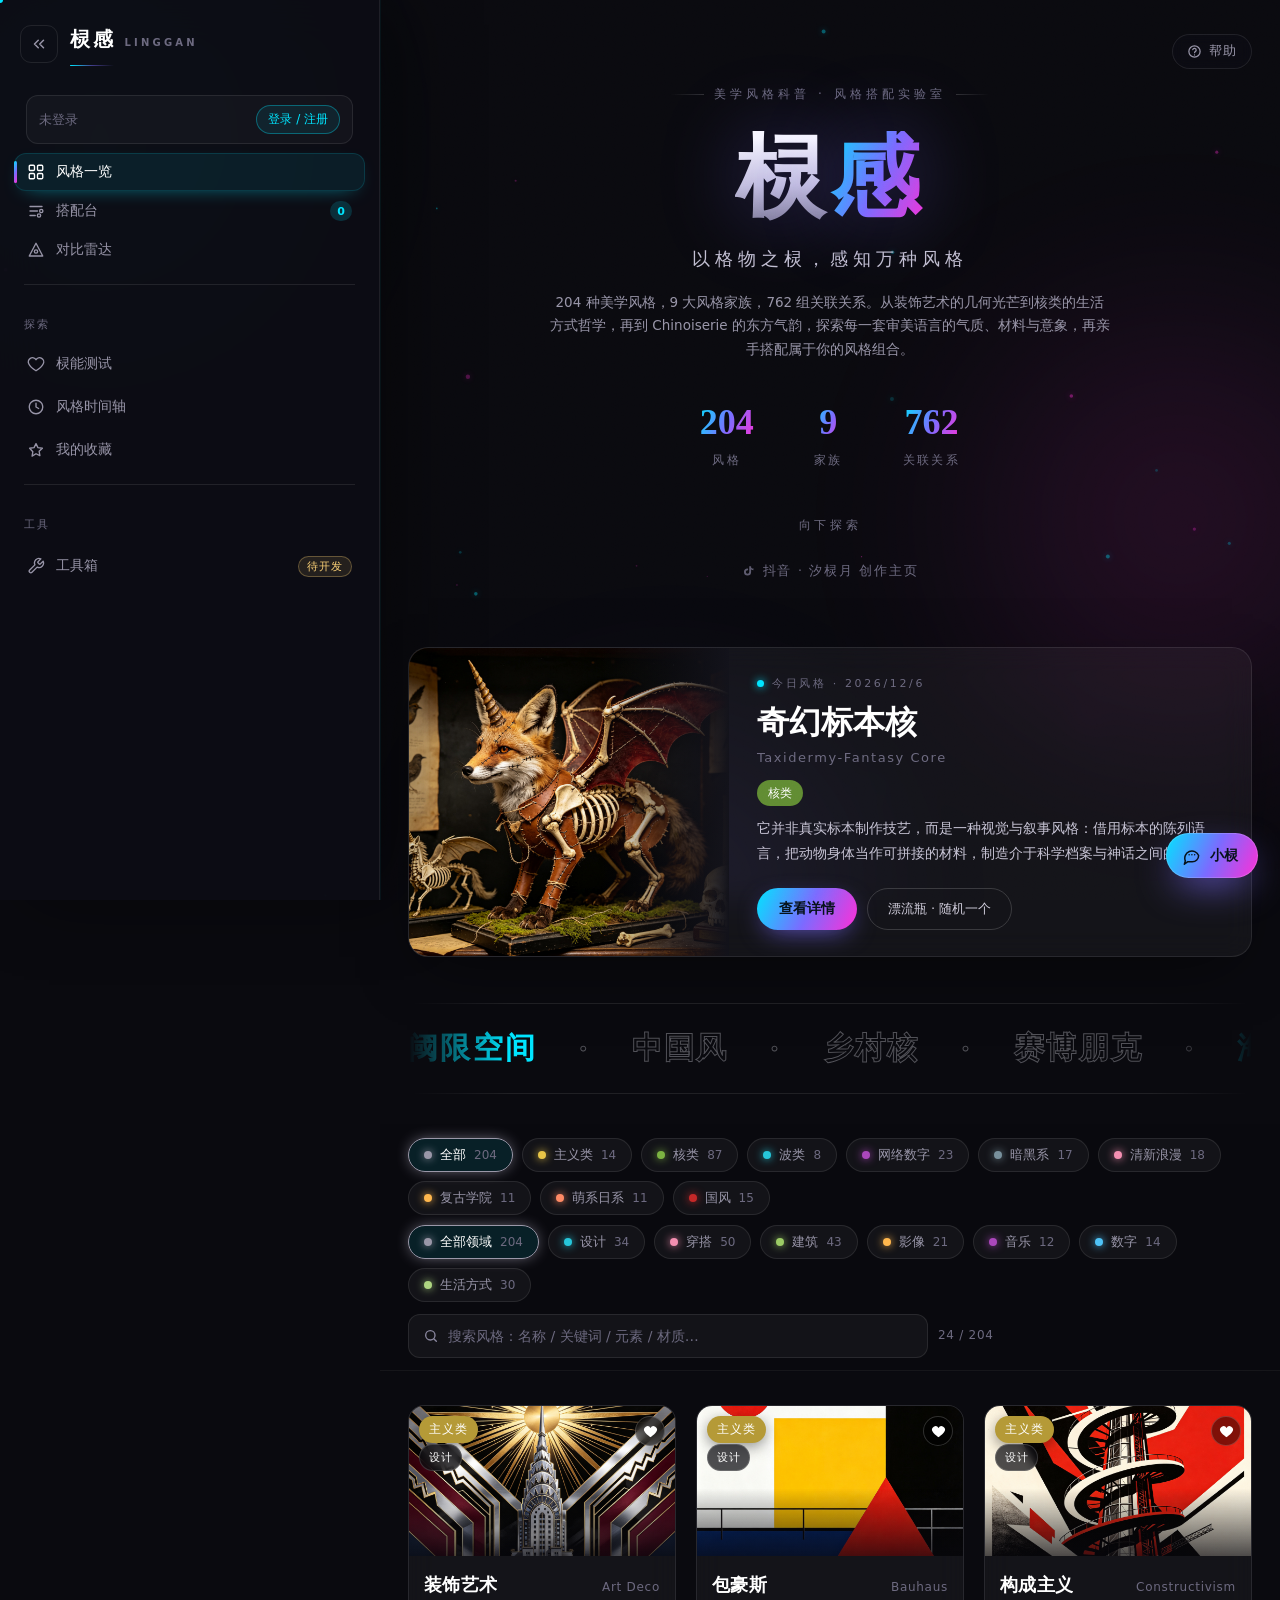
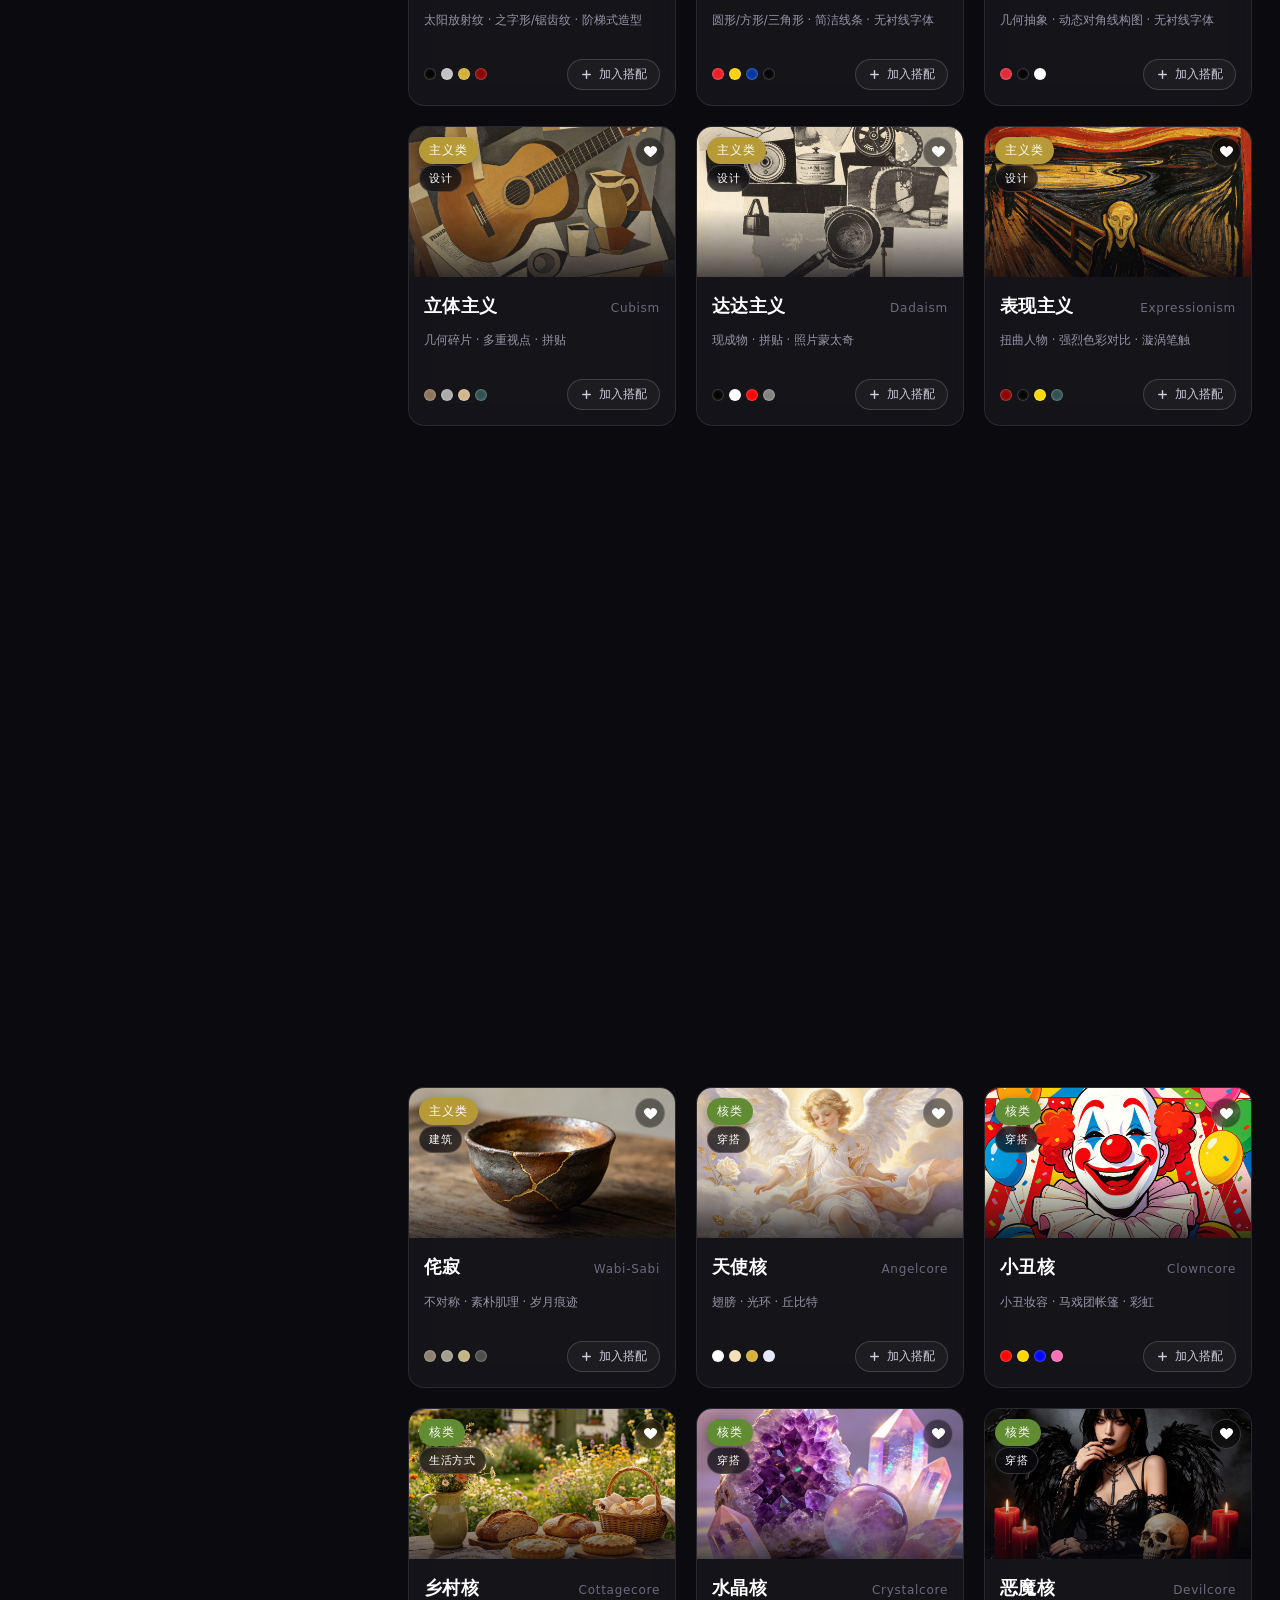
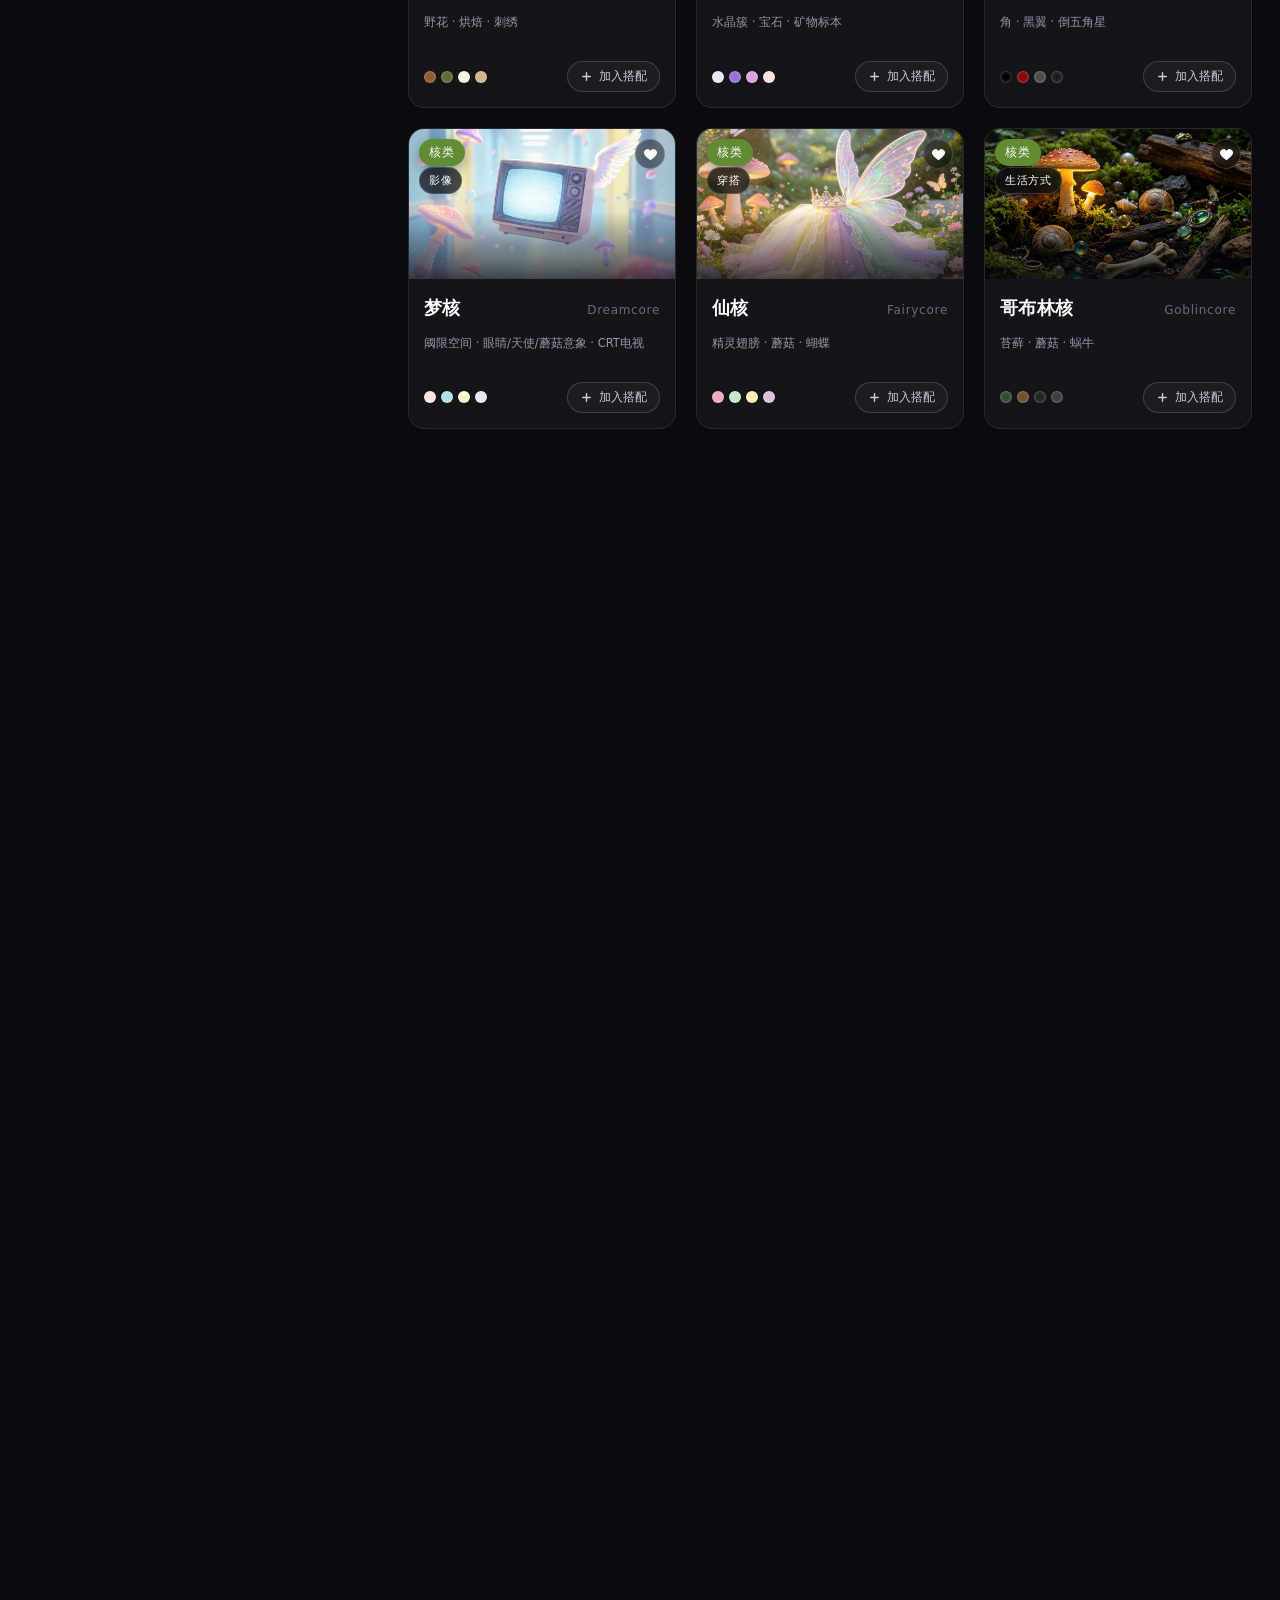
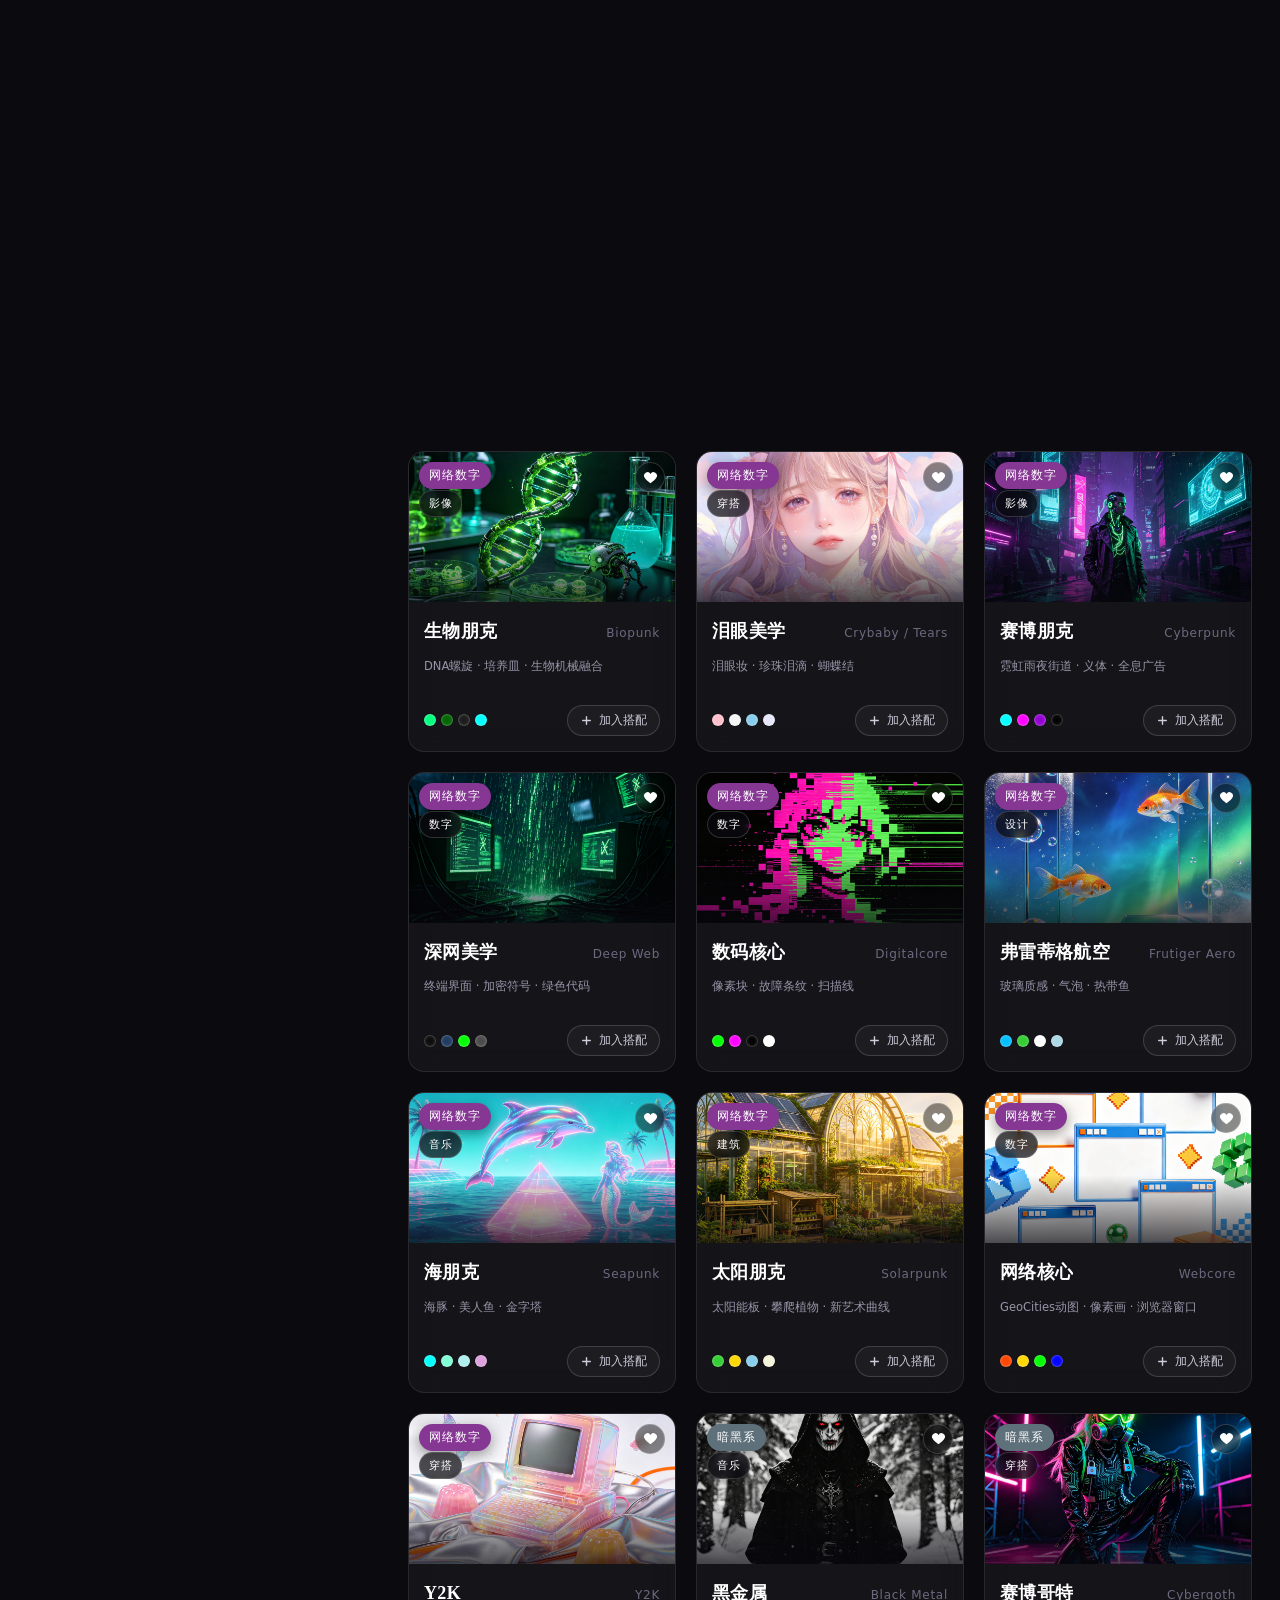
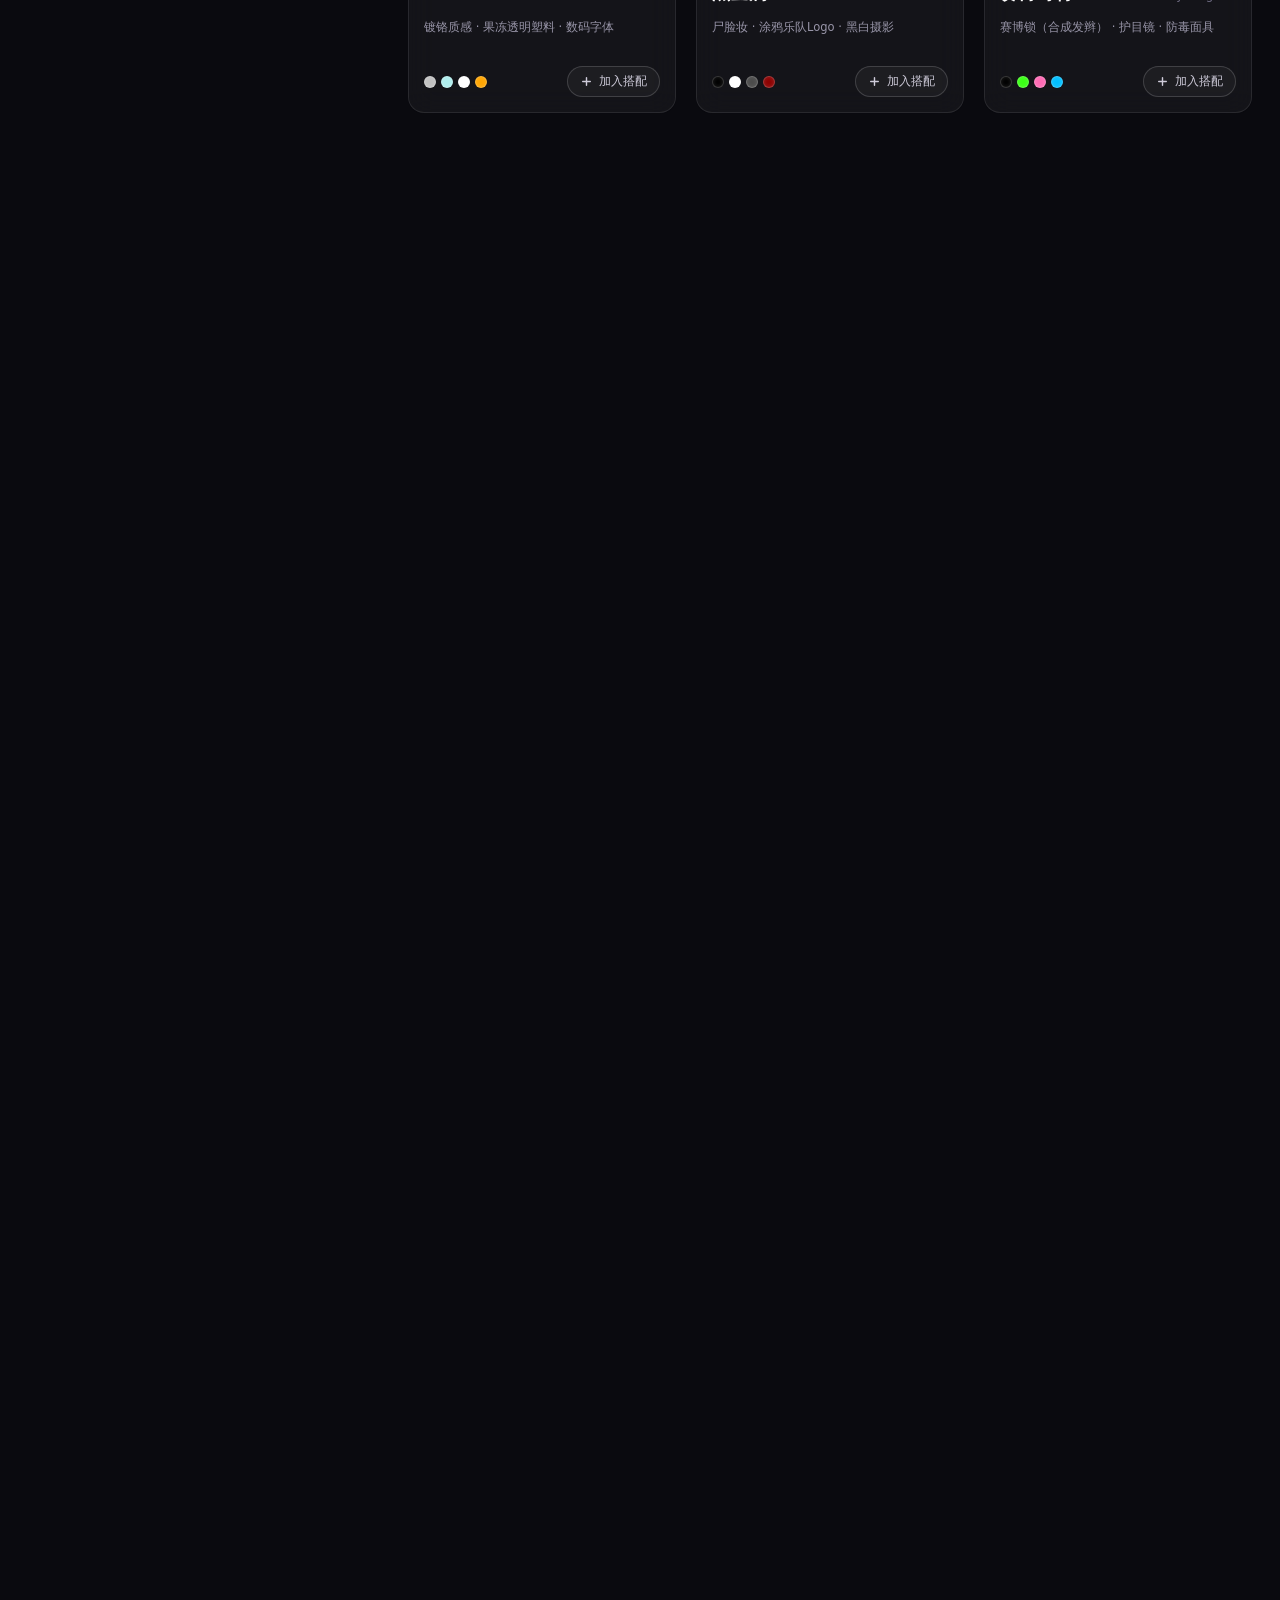
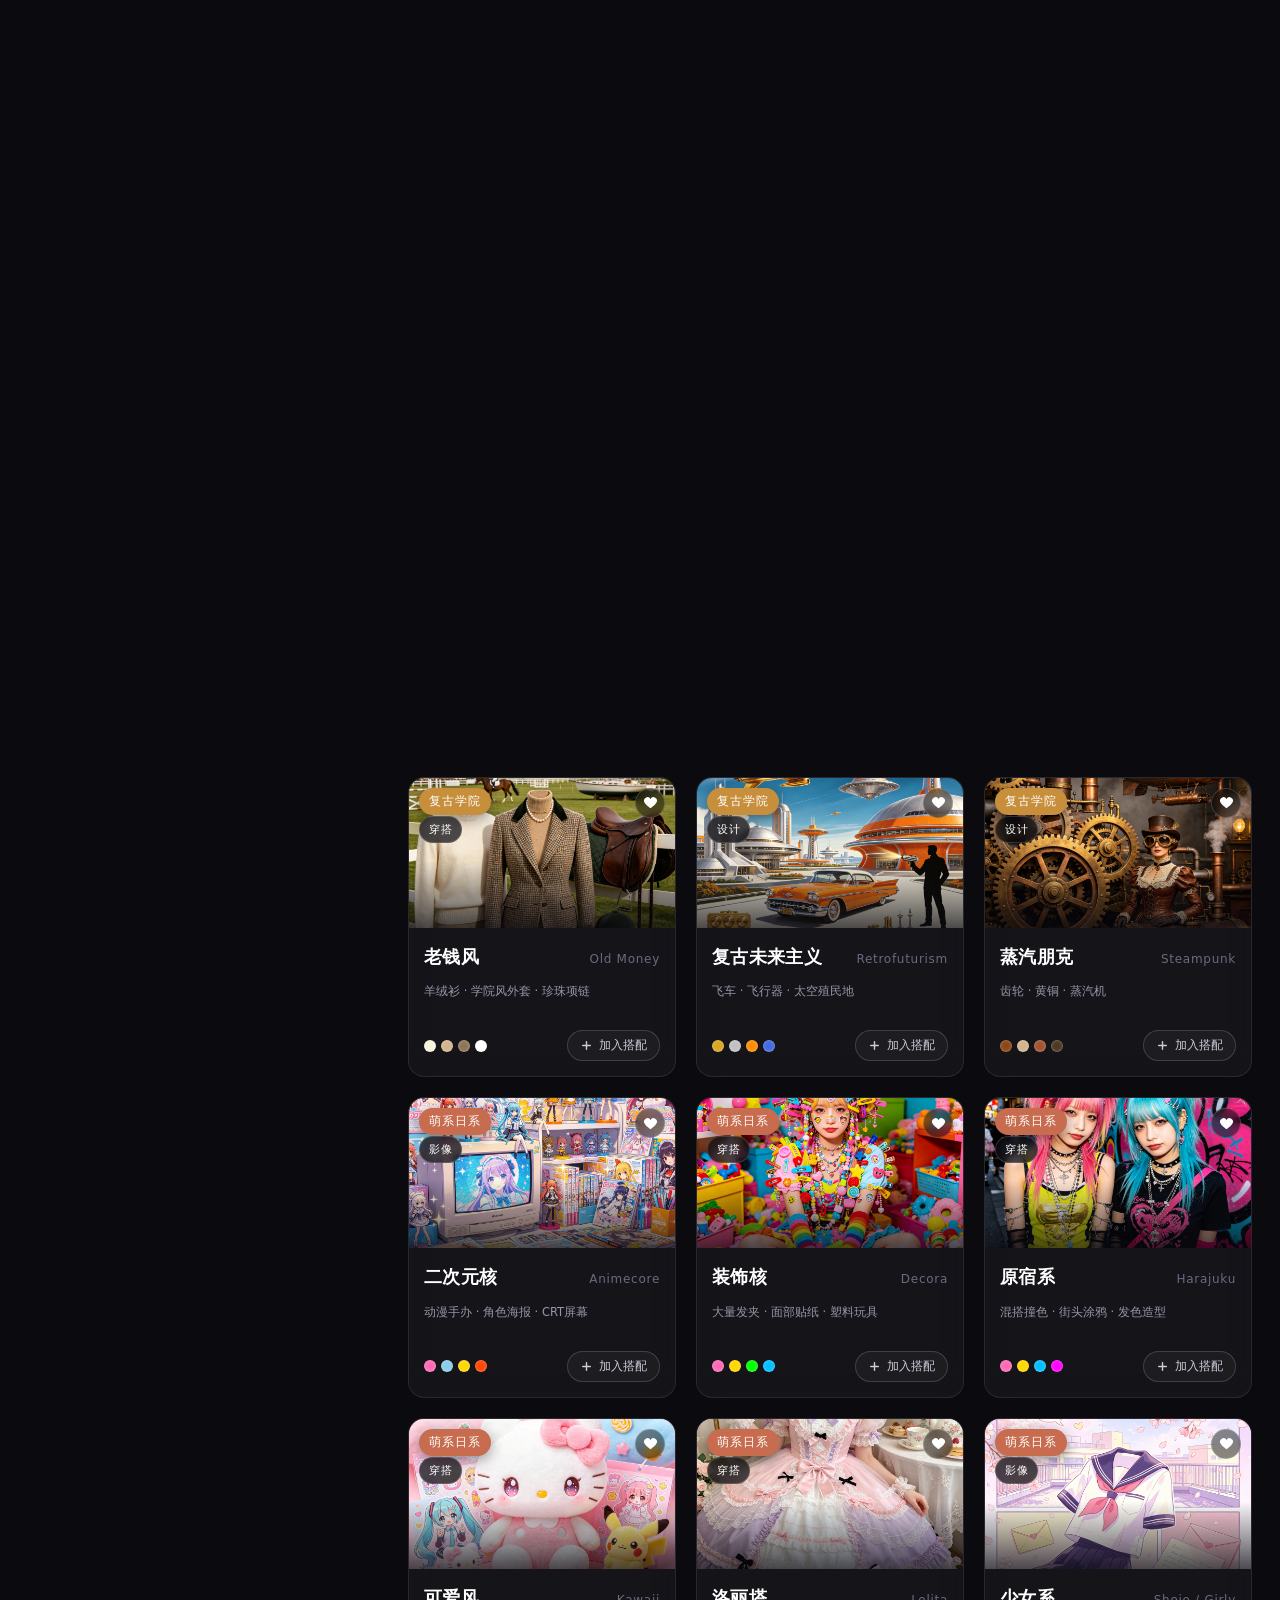
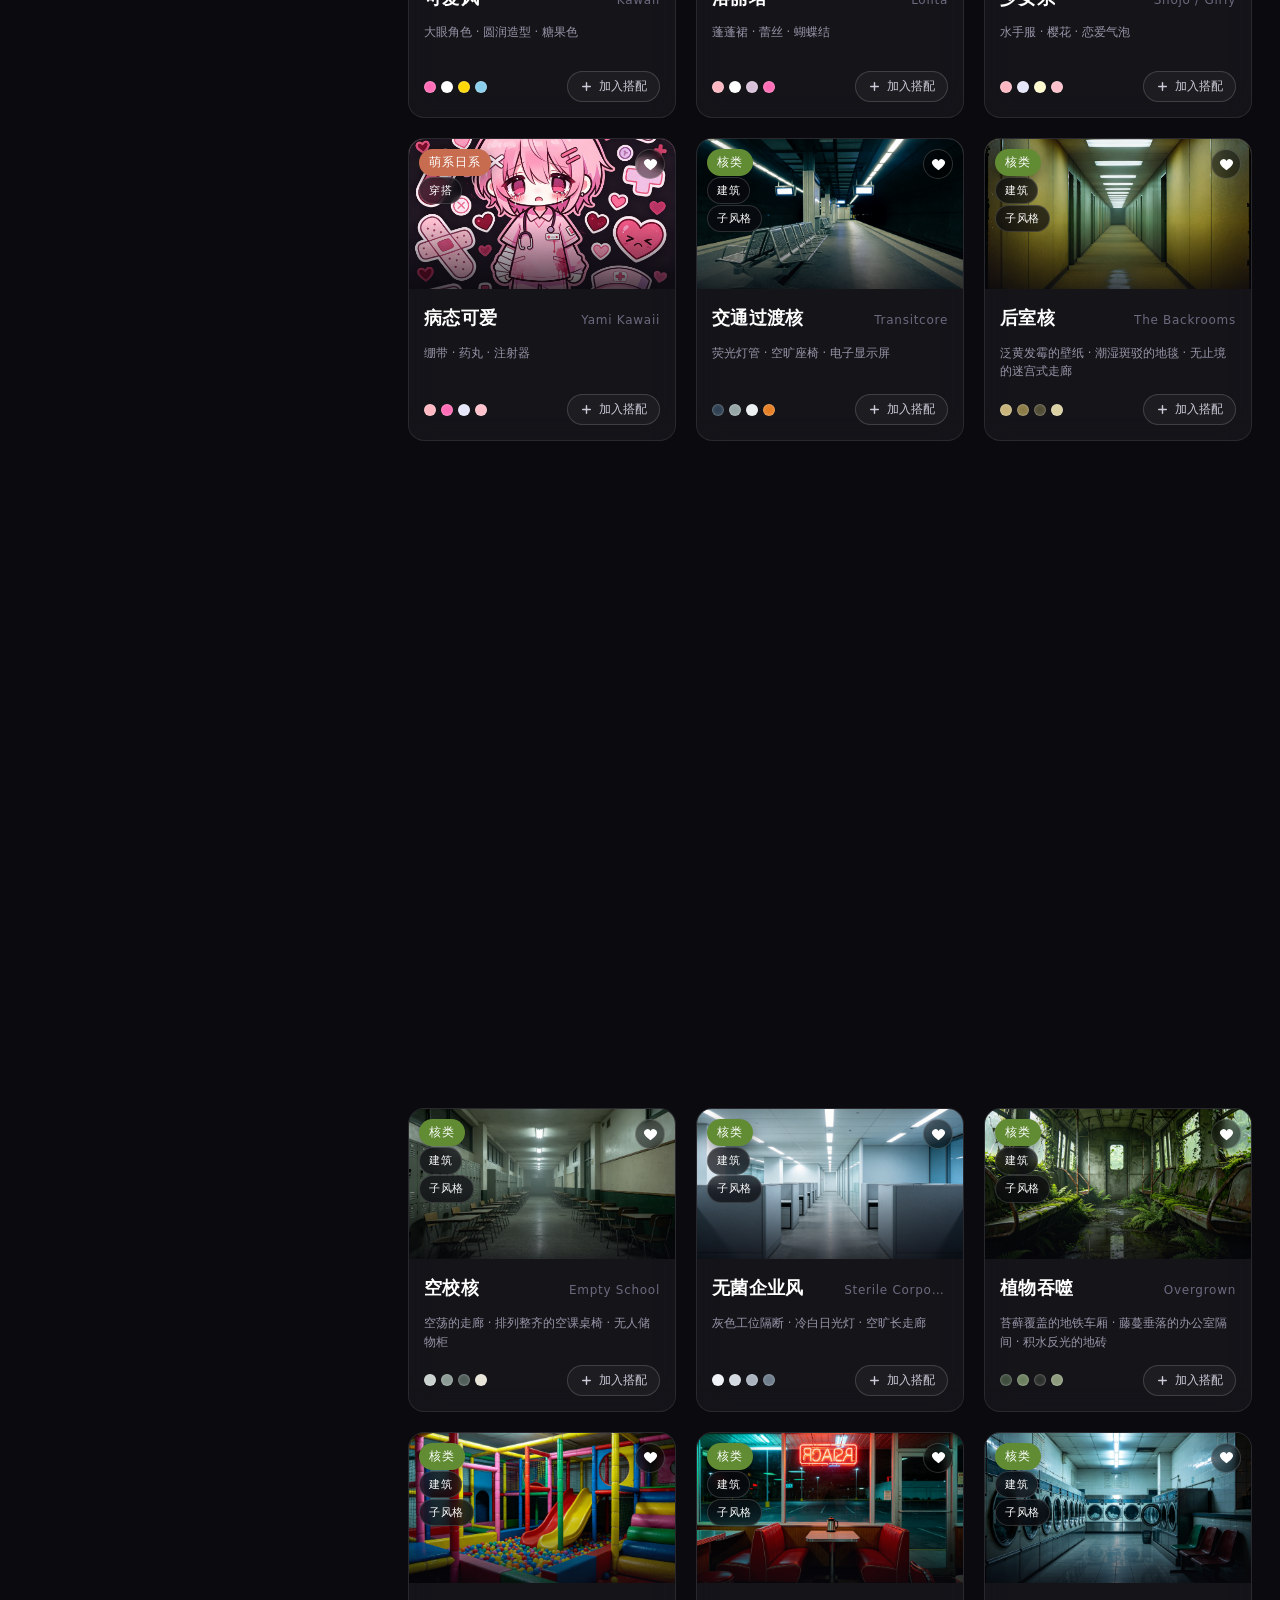
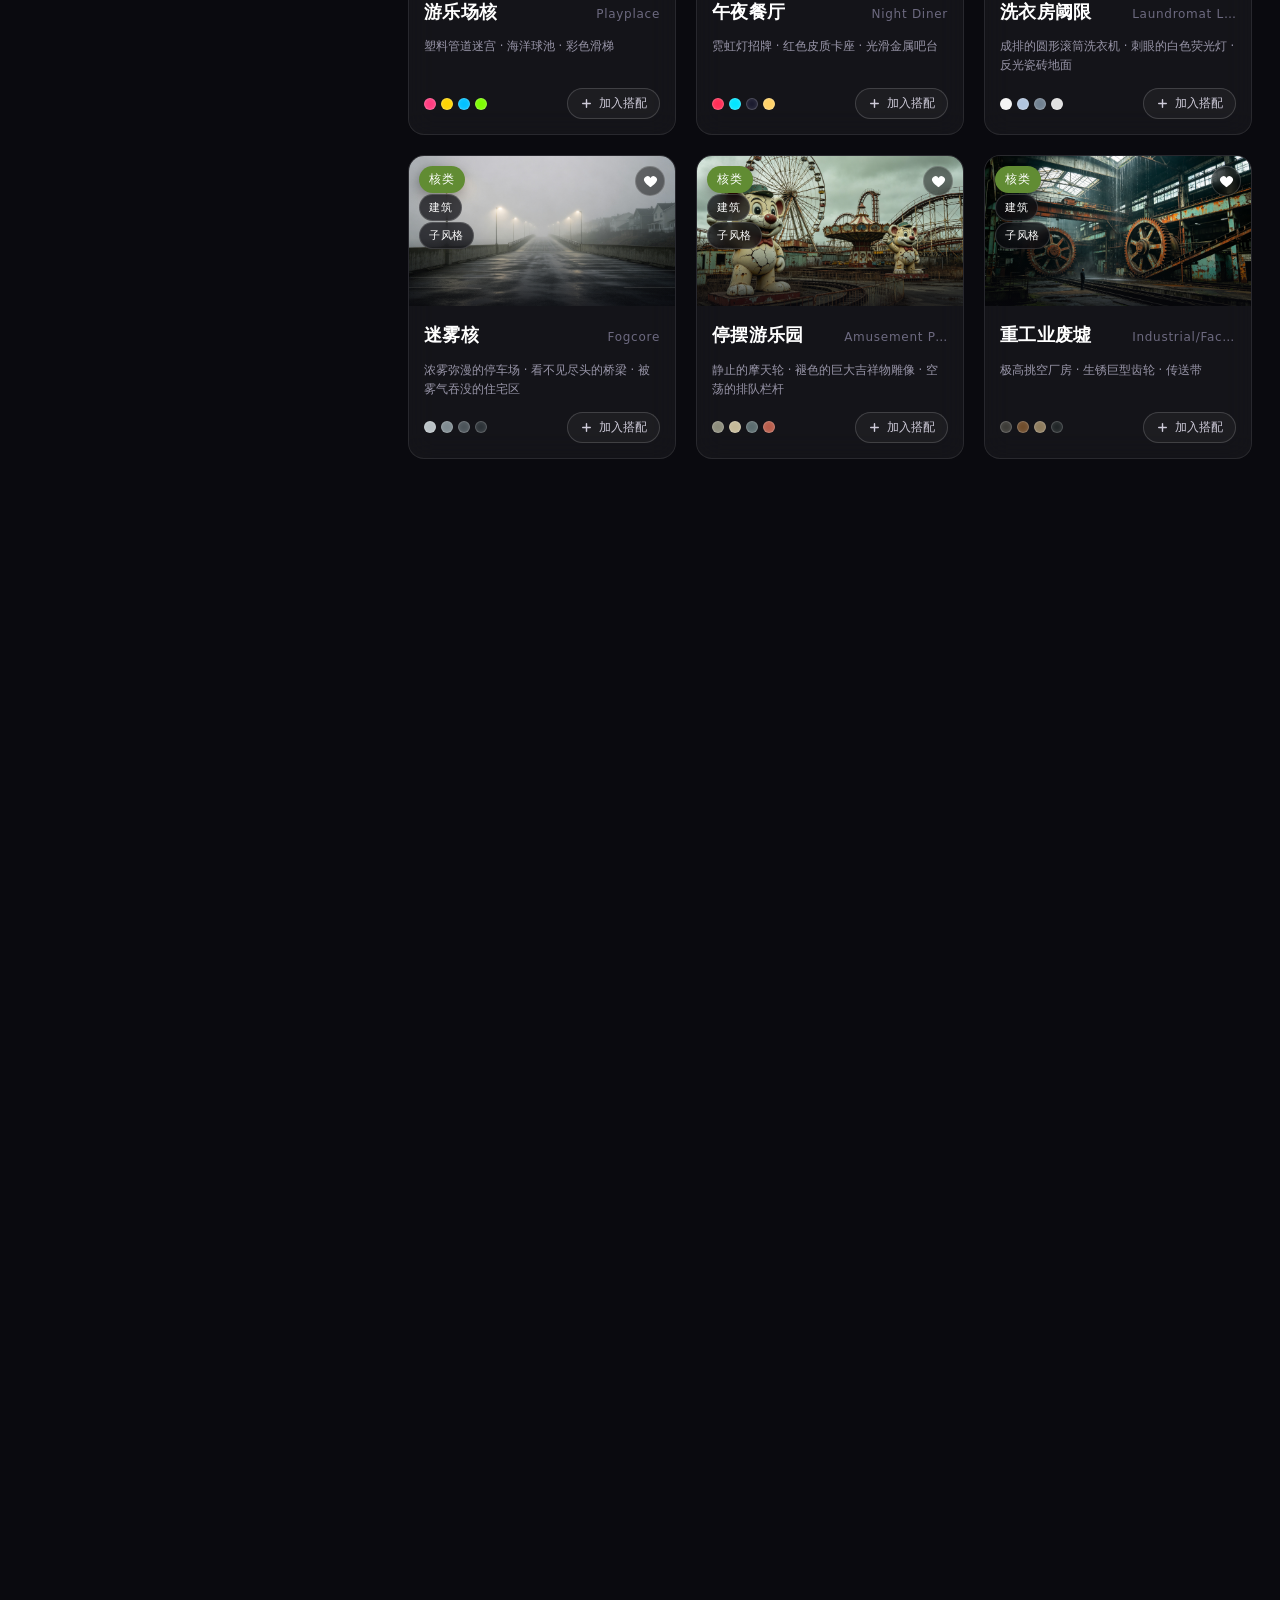
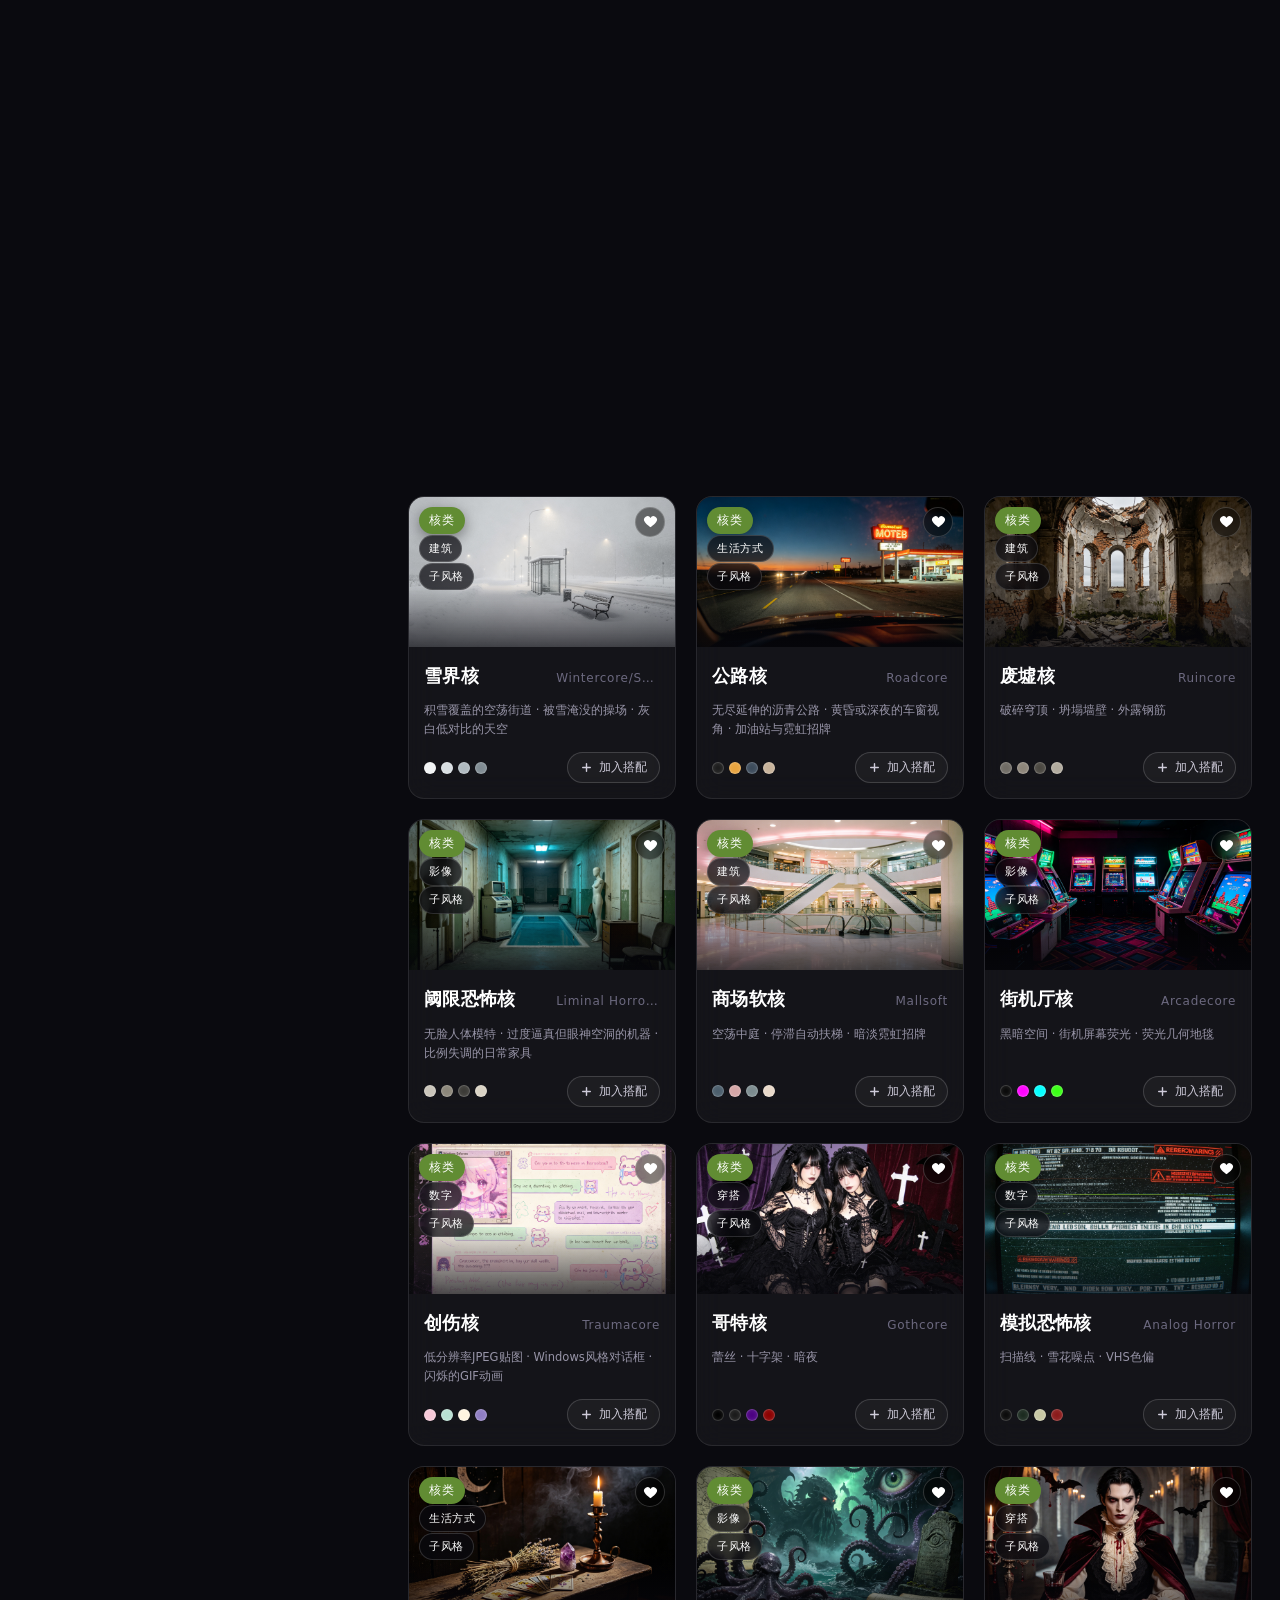
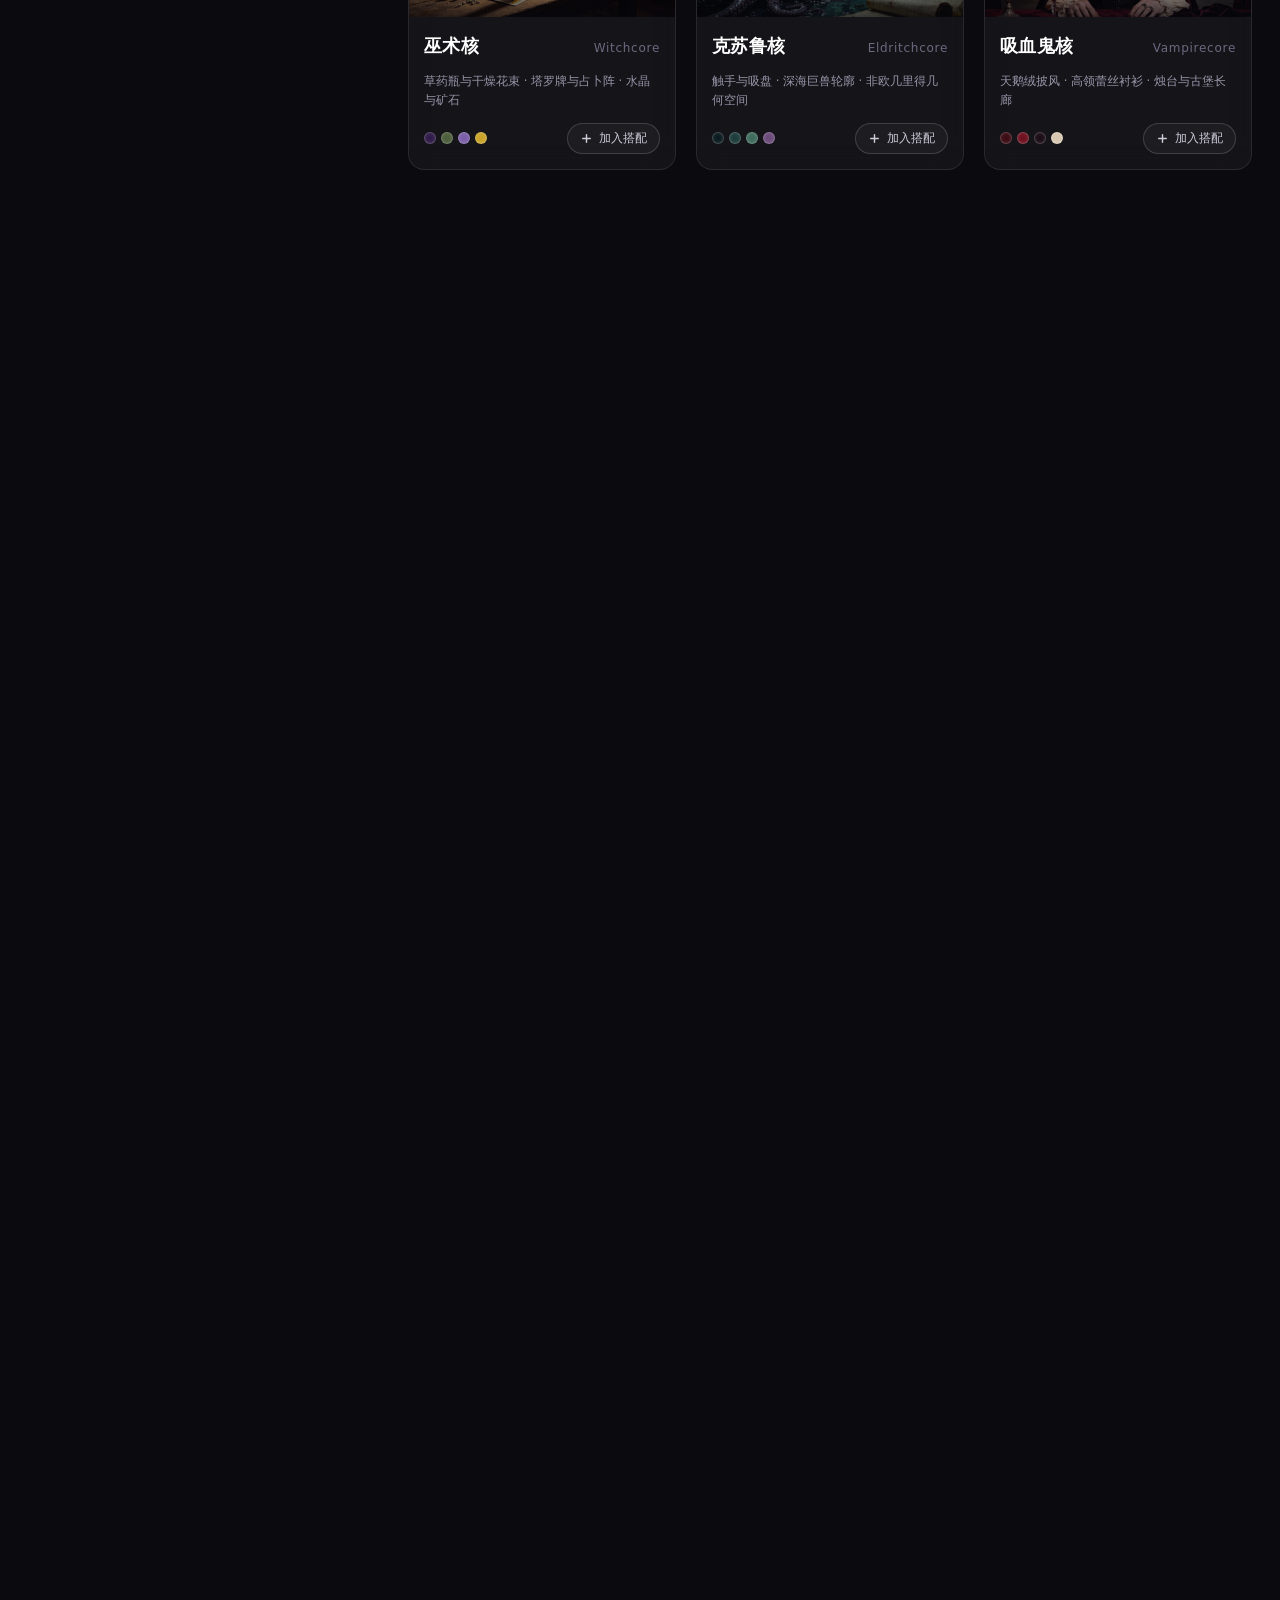
==== commit 5421ac34: "fix(favicon): 修复 SVG 解析失败导致图标不显示 根因：XML 注释中出现了 --（注释里的破折号），XML 规范禁止注释内容包含 --， 导致整个 favicon.svg 解析失败，" ====
--- a/index.html
+++ b/index.html
@@ -5,8 +5,8 @@
 <meta name="viewport" content="width=device-width, initial-scale=1.0">
 <title>棂感 · 美学风格科普与搭配平台</title>
 <meta name="description" content="棂感——204 种美学风格科普数据库与风格搭配实验室。探索主义、核类、波类、网络数字、暗黑系、清新浪漫、复古学院、萌系日系、国风九大风格家族，支持设计、穿搭、建筑等领域分类浏览。">
-<link rel="icon" href="favicon.svg" type="image/svg+xml">
-<link rel="apple-touch-icon" href="favicon.svg">
+<link rel="icon" href="favicon.svg?v=2" type="image/svg+xml">
+<link rel="apple-touch-icon" href="favicon.svg?v=2">
 <link rel="preconnect" href="https://miaoda.feishu.cn">
 <link rel="stylesheet" href="https://miaoda.feishu.cn/fonts/css2?family=Noto+Sans+SC:wght@300;400;500;700;900&family=Noto+Serif+SC:wght@400;600;700;900&display=swap">
 <script src="echarts.min.js"></script>
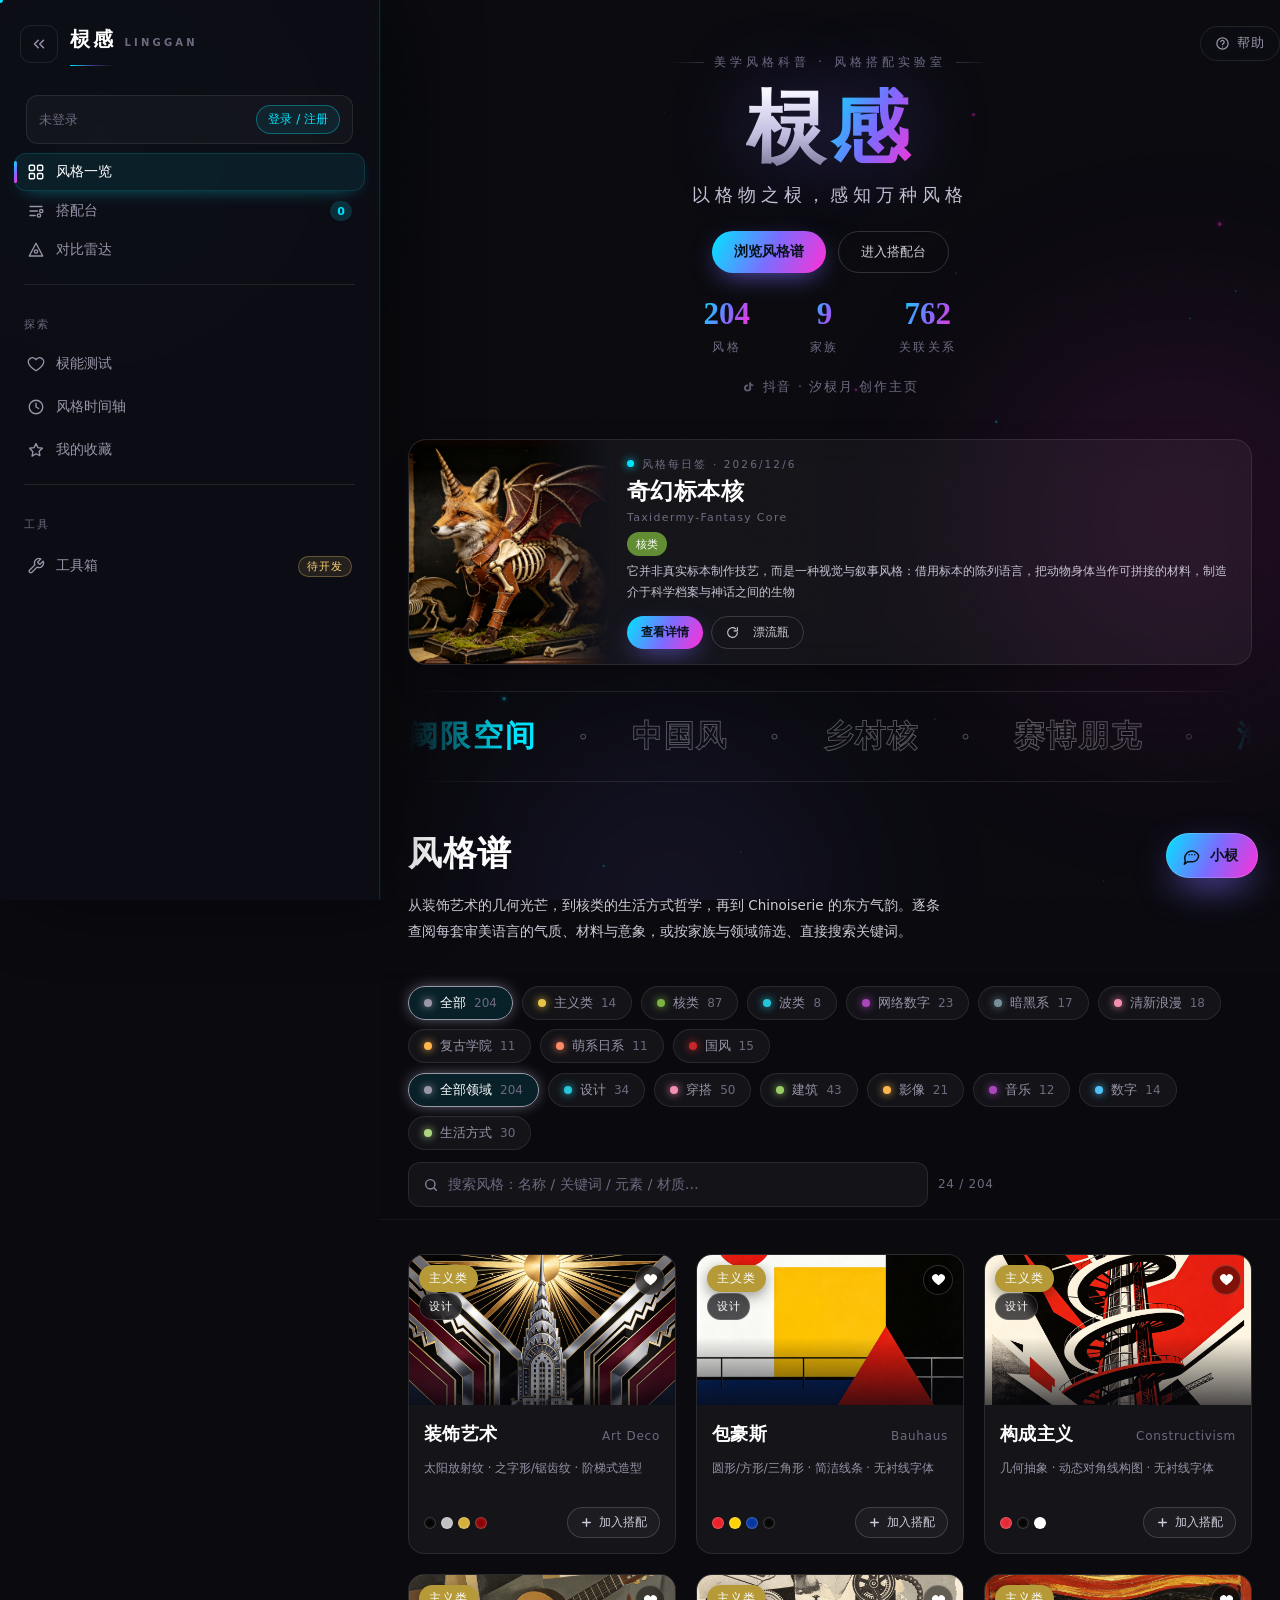
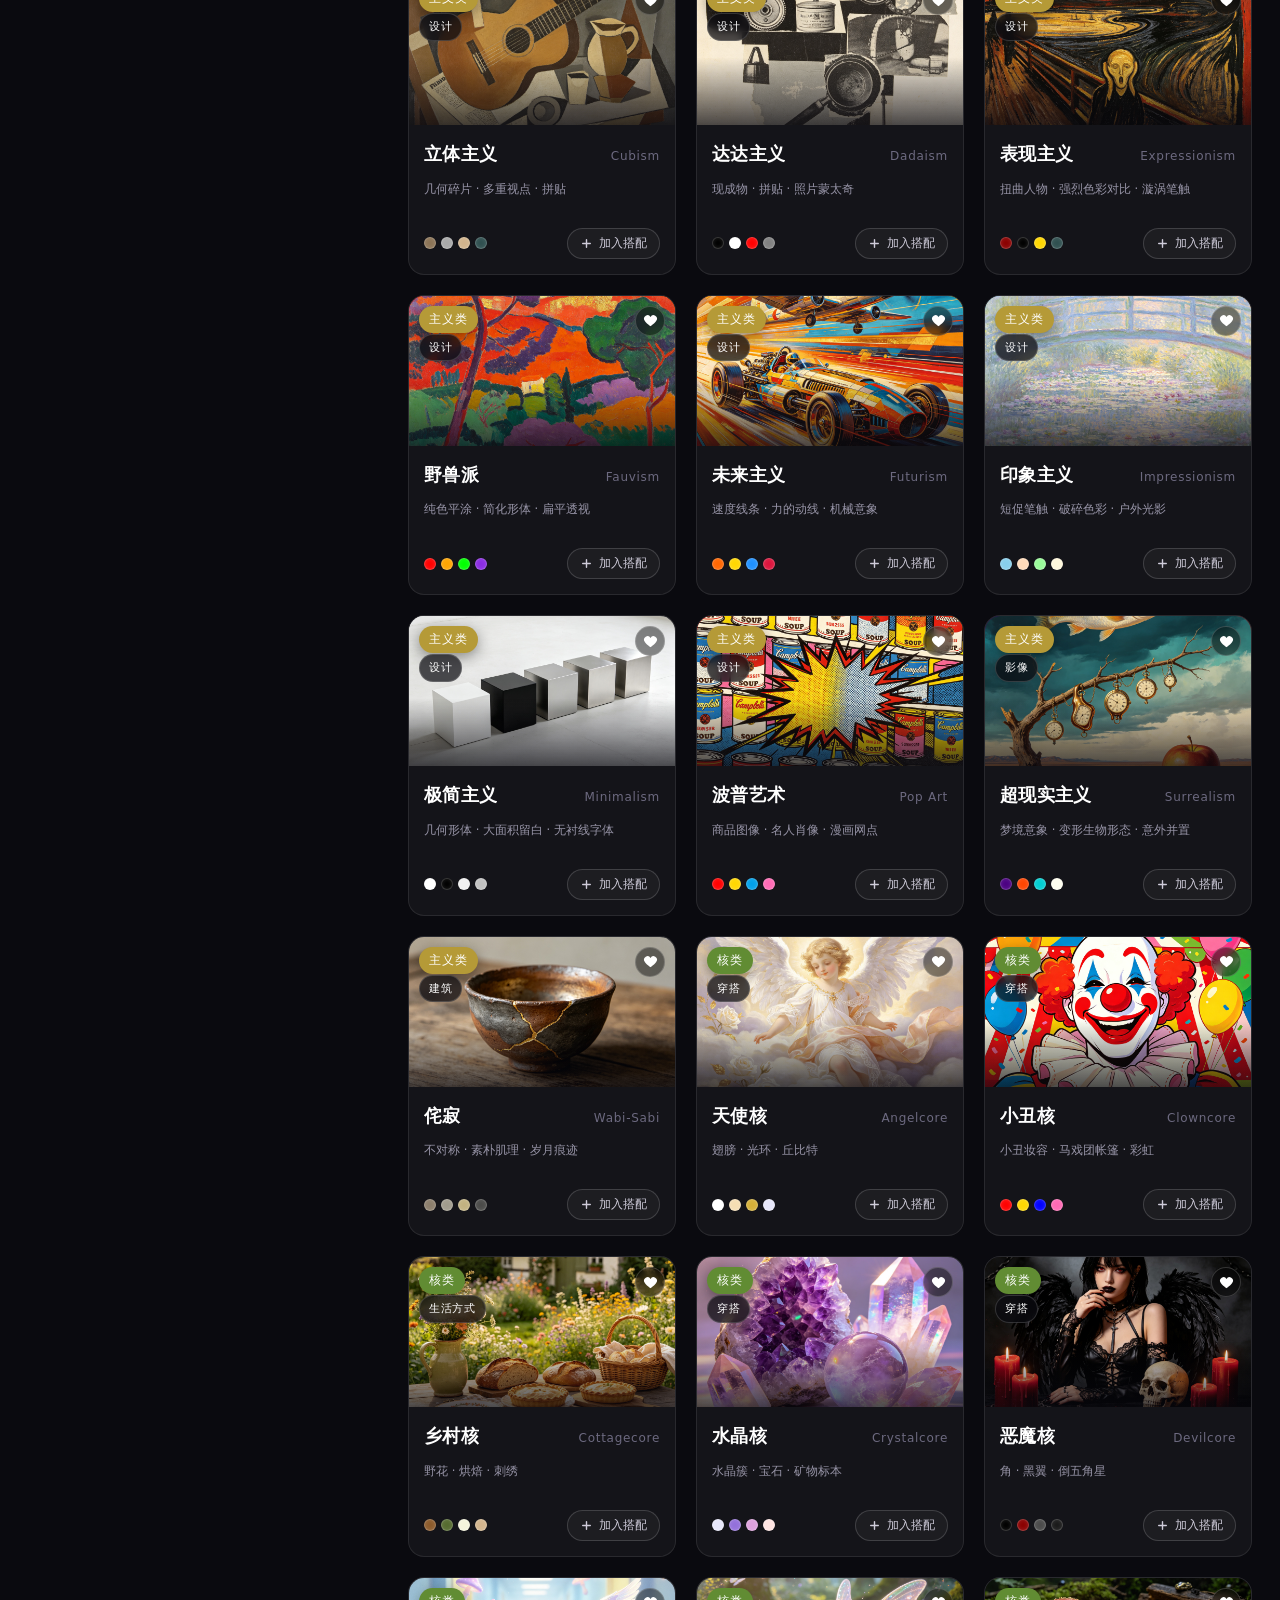
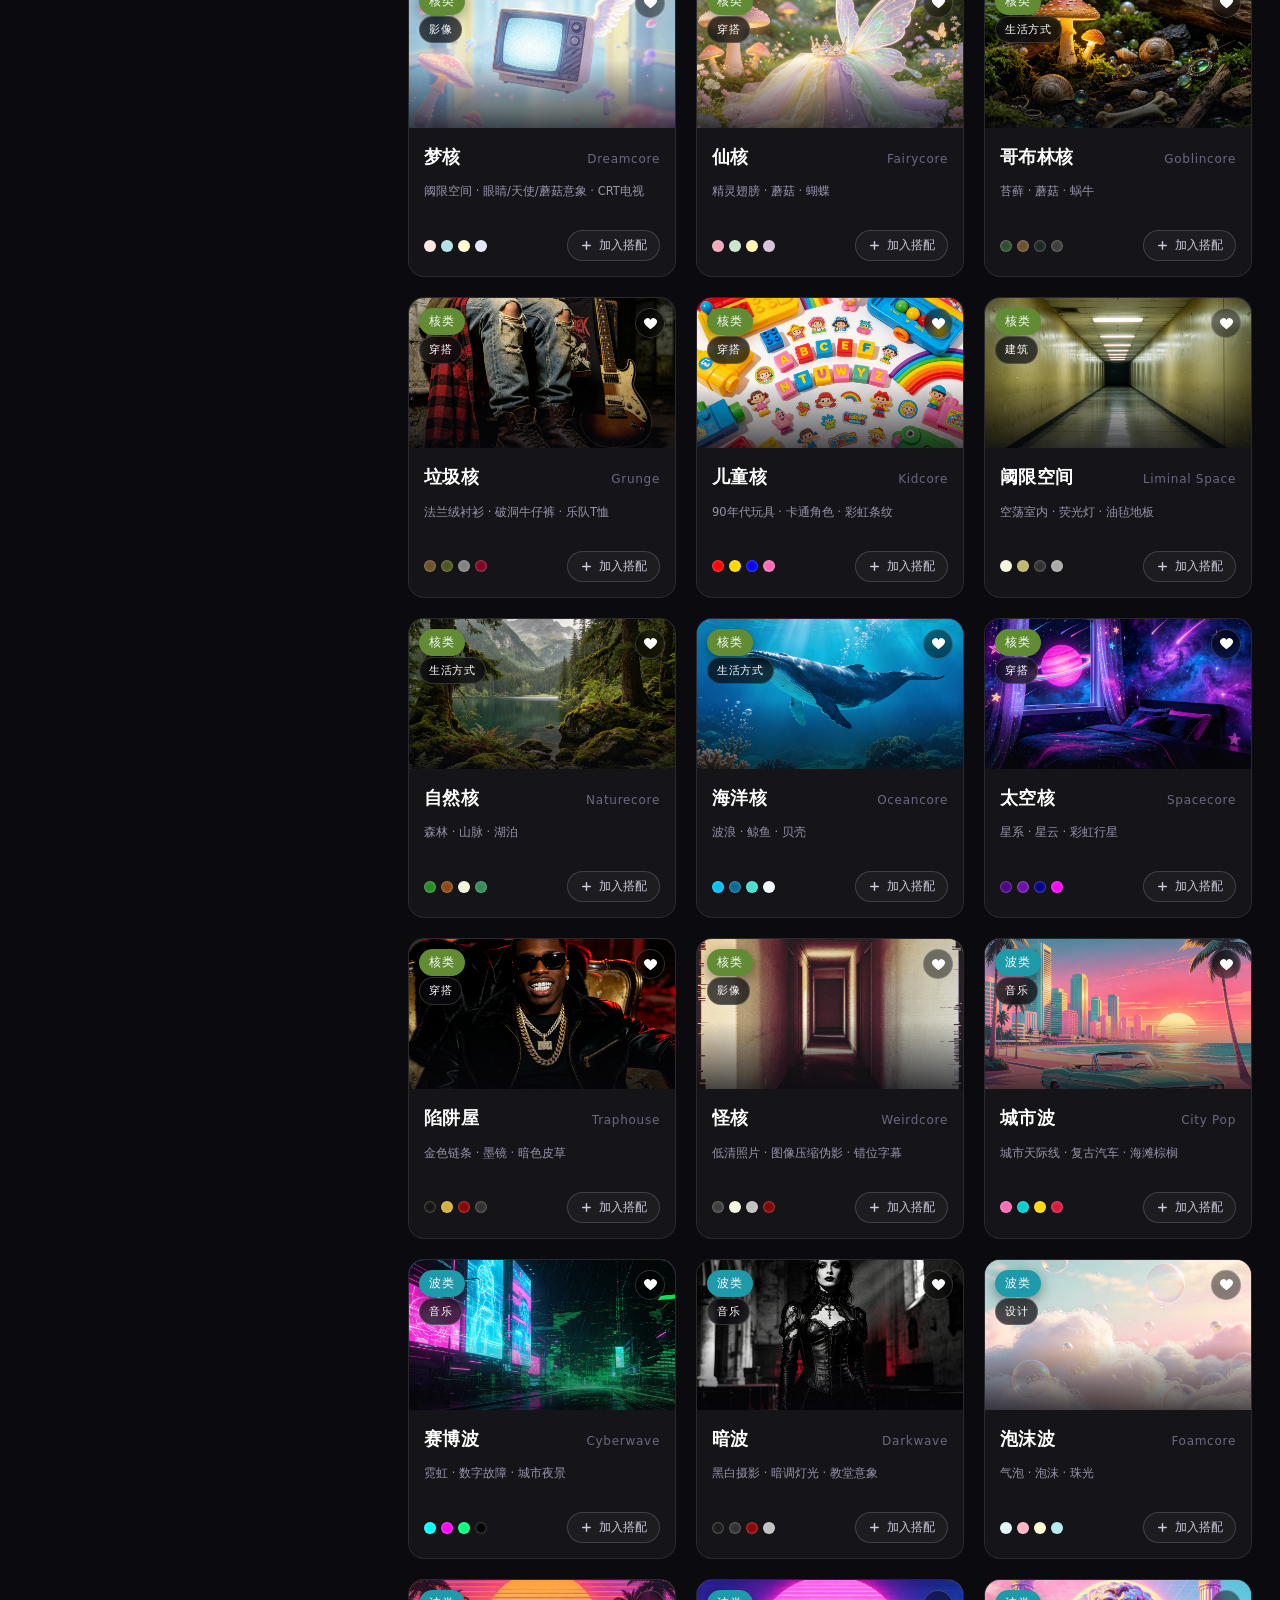
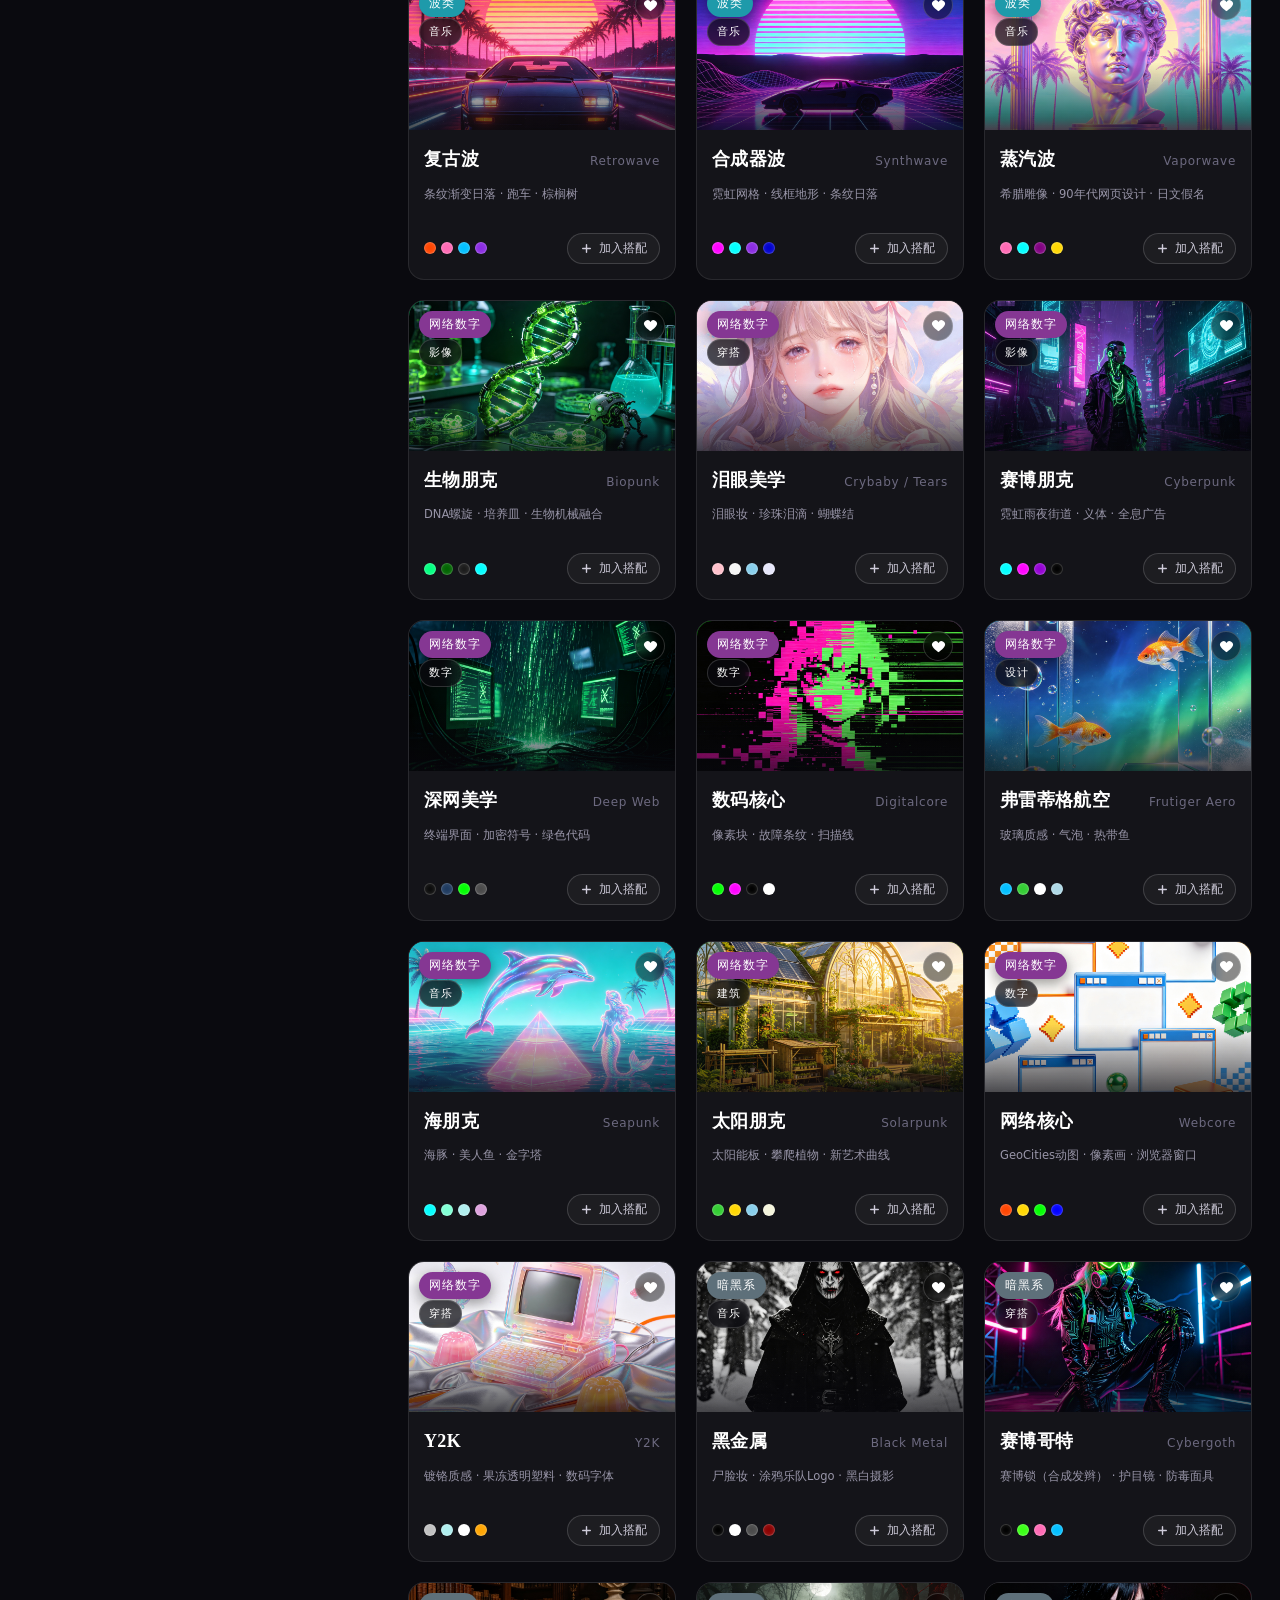
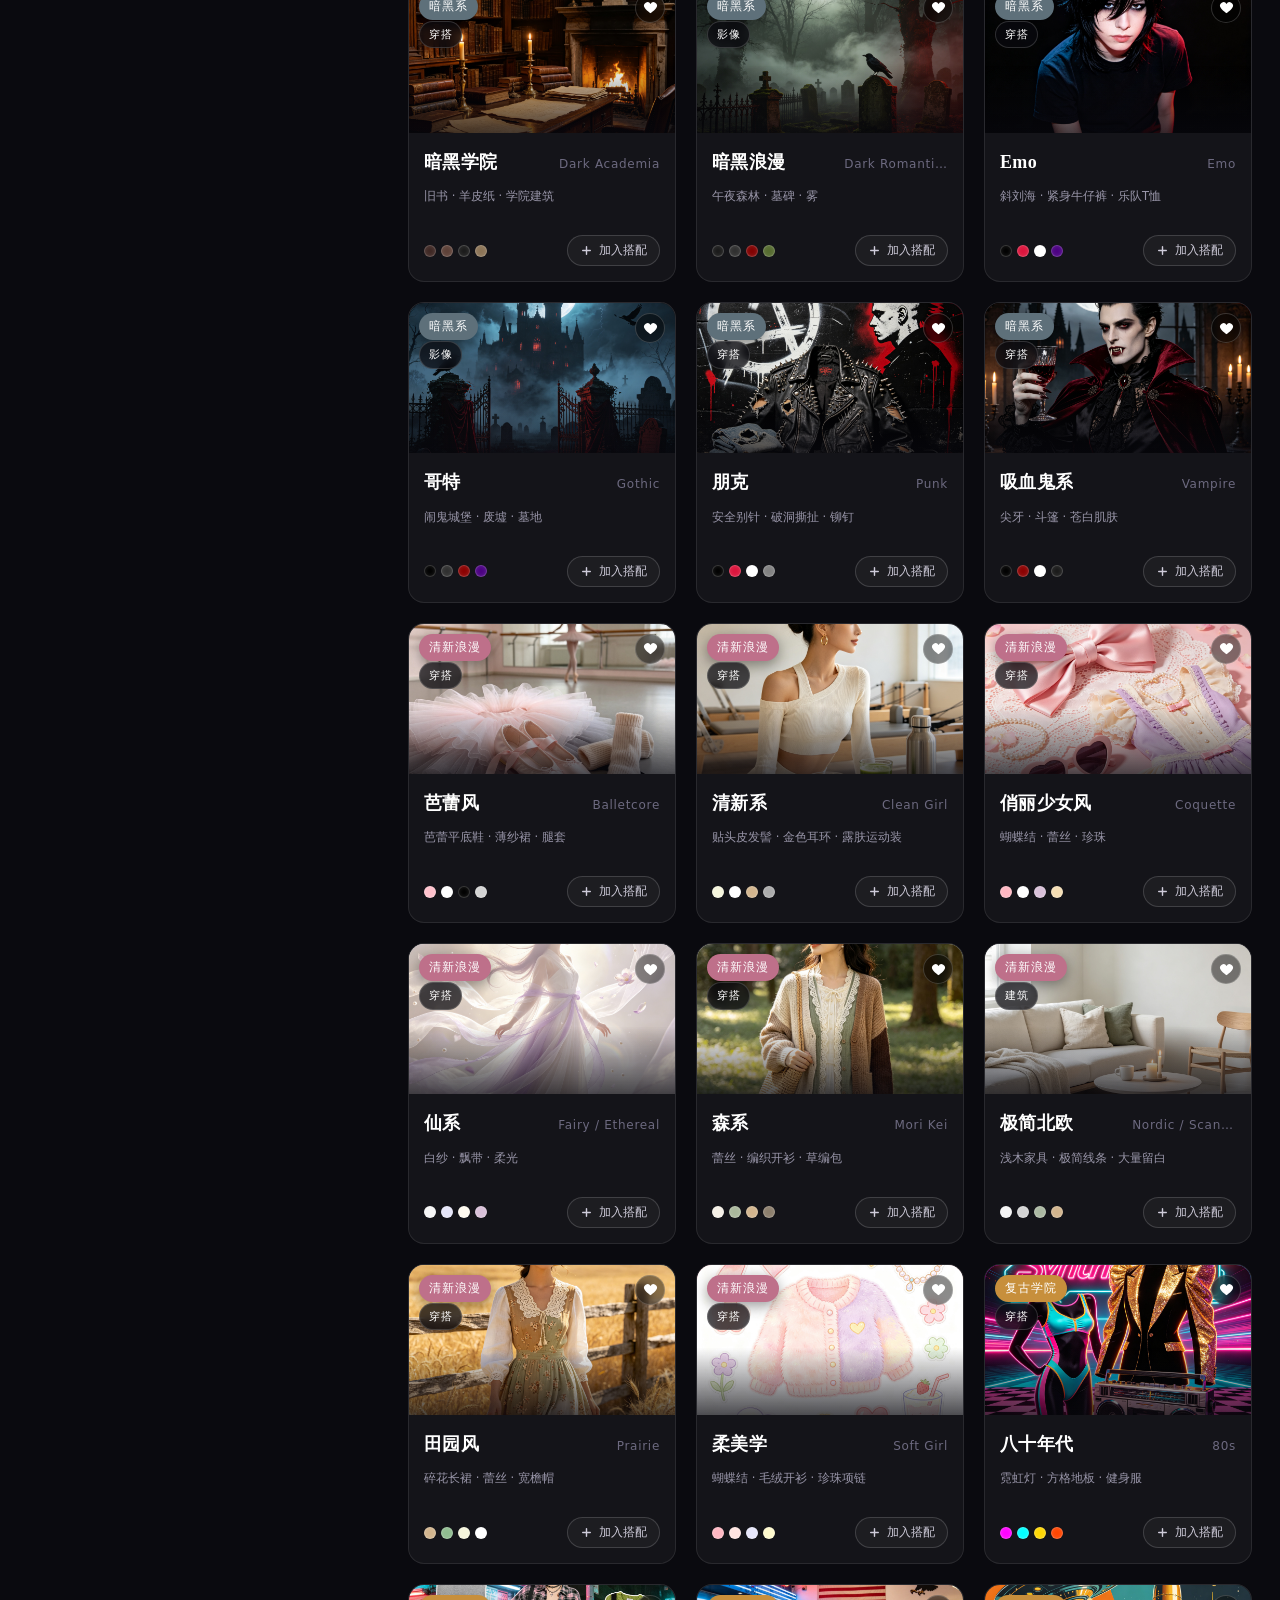
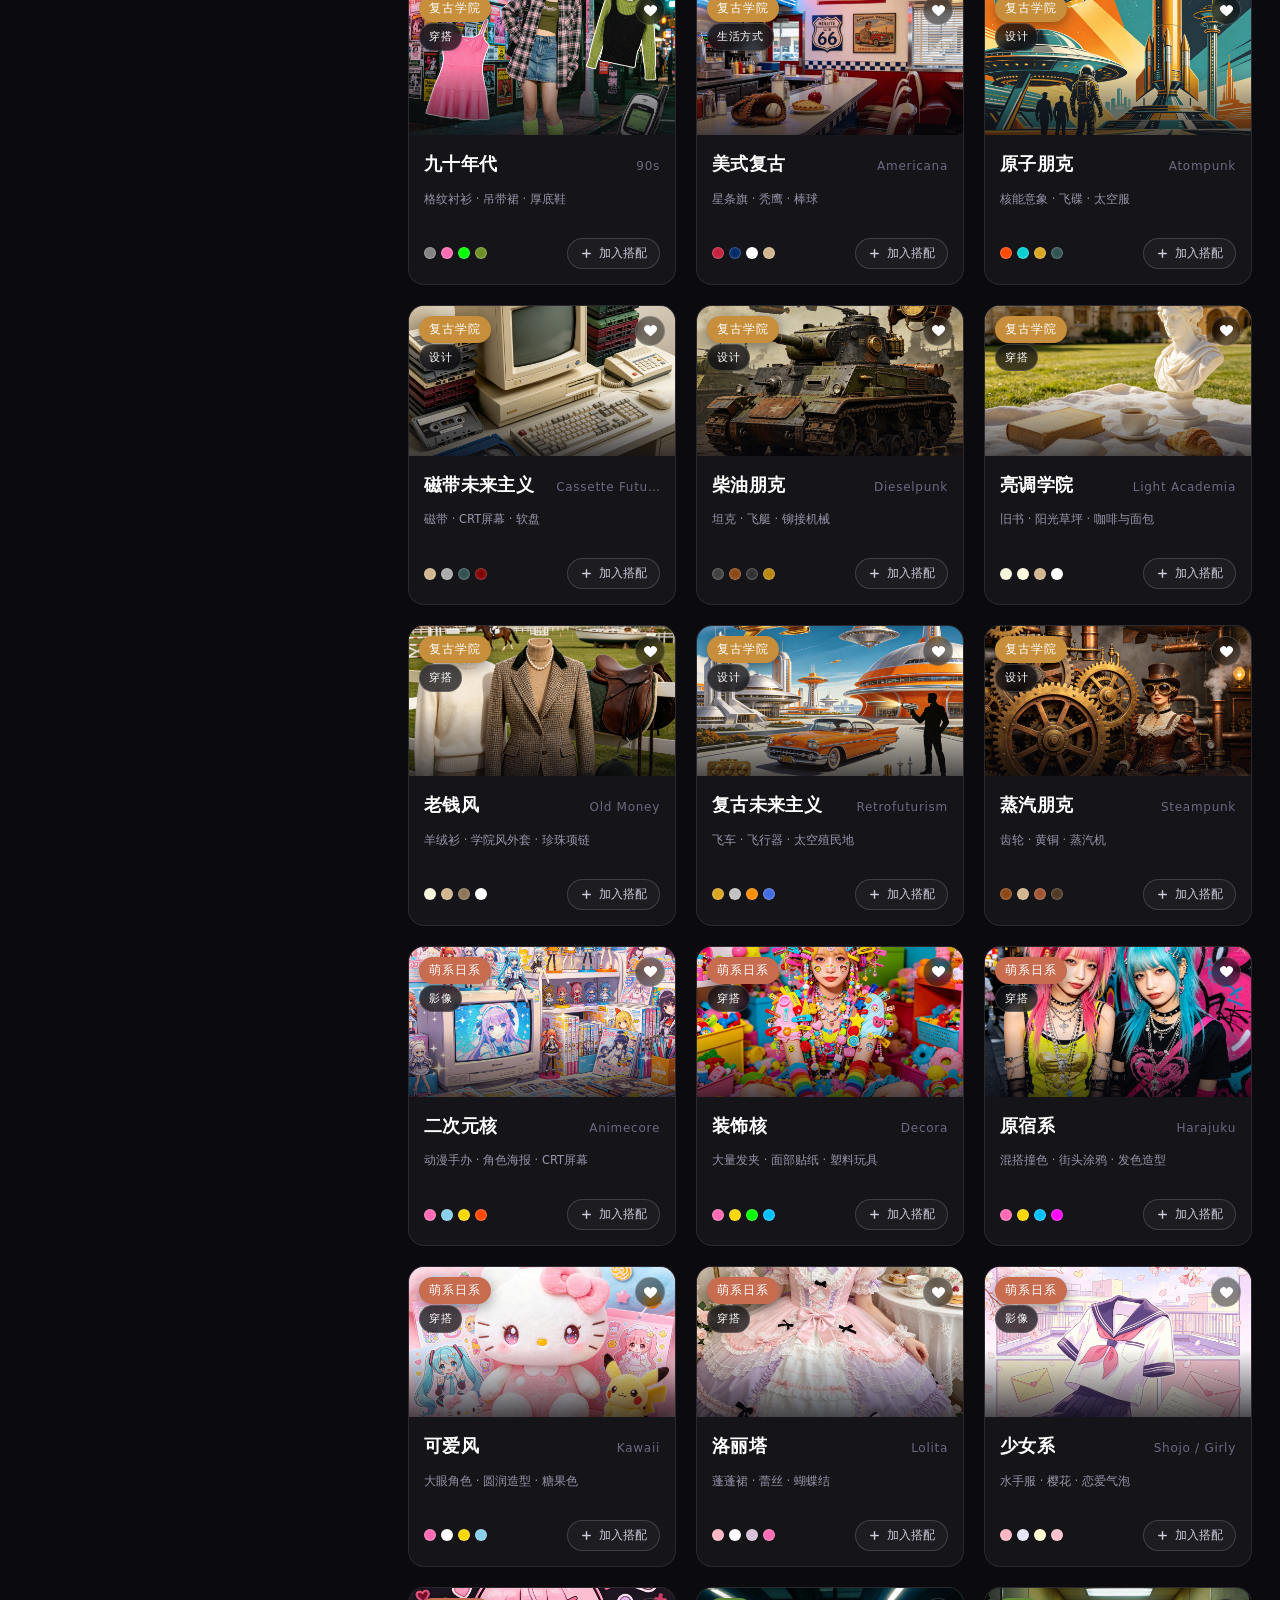
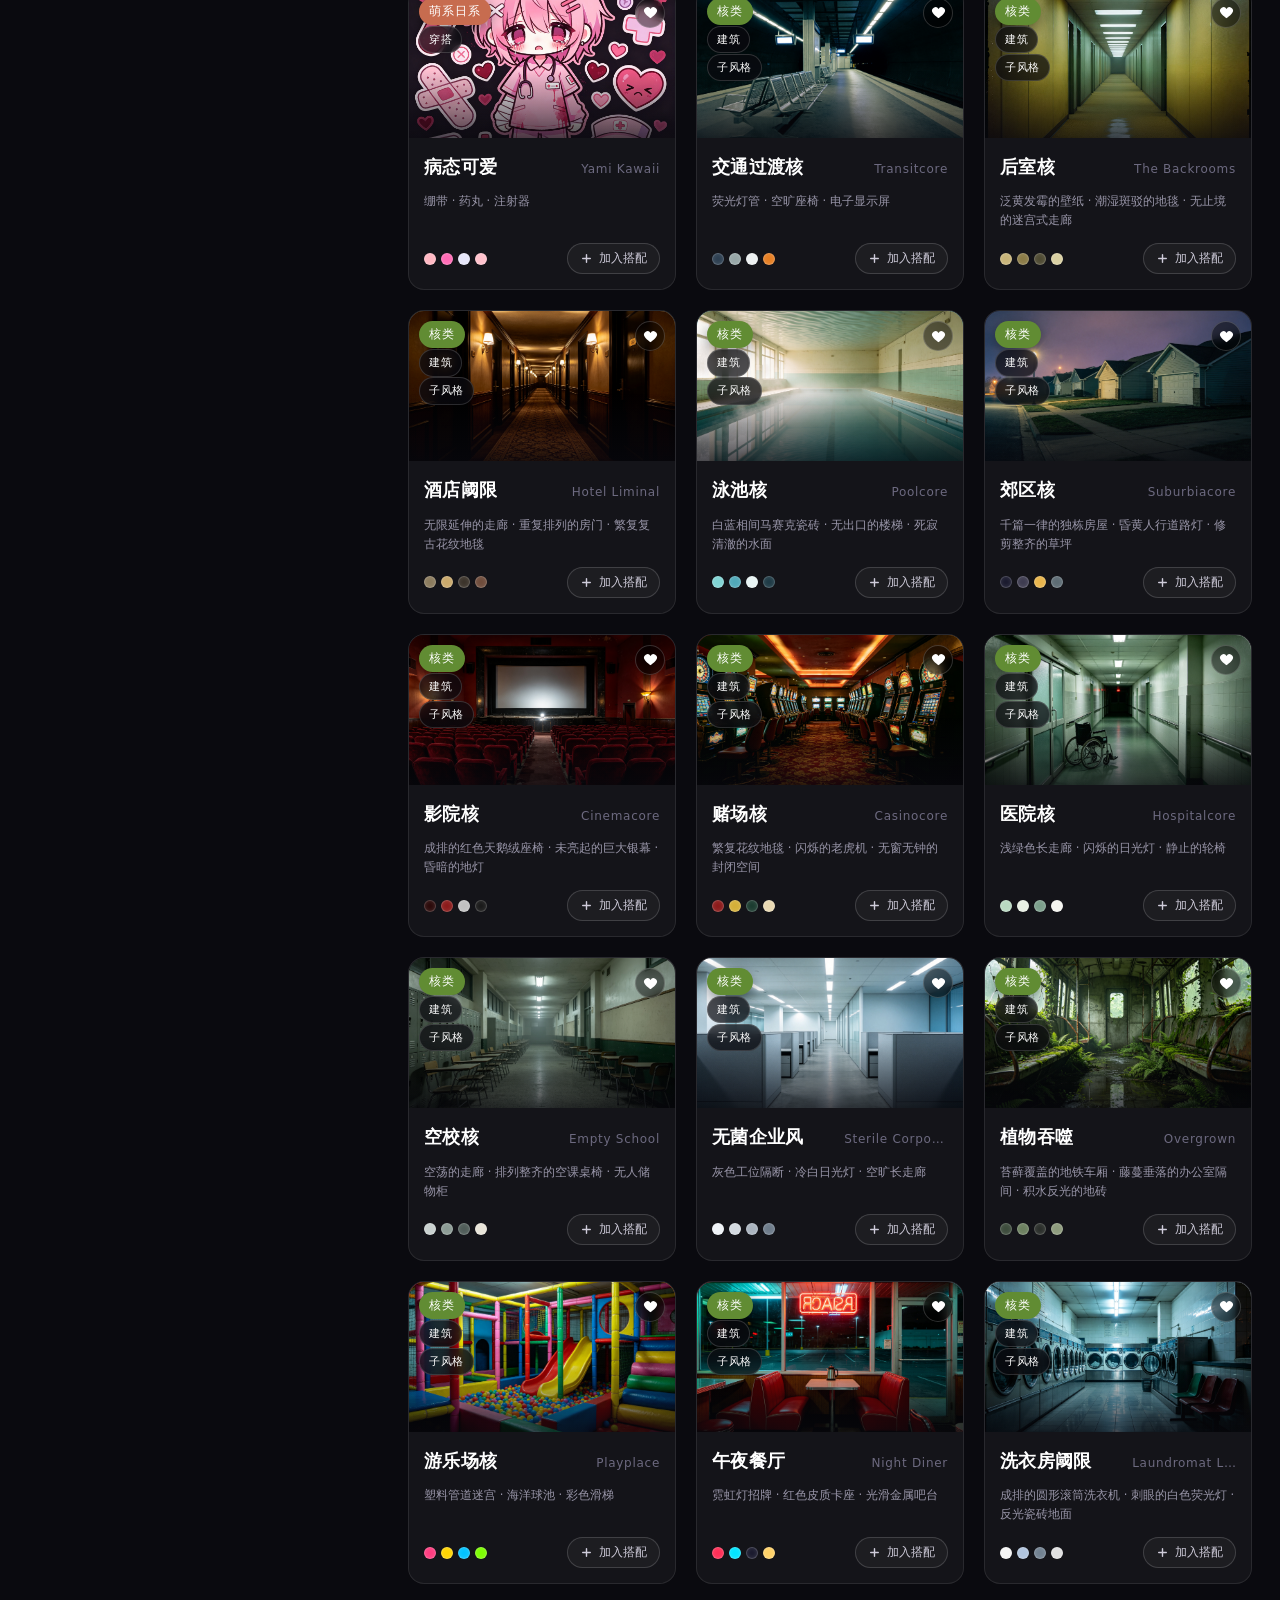
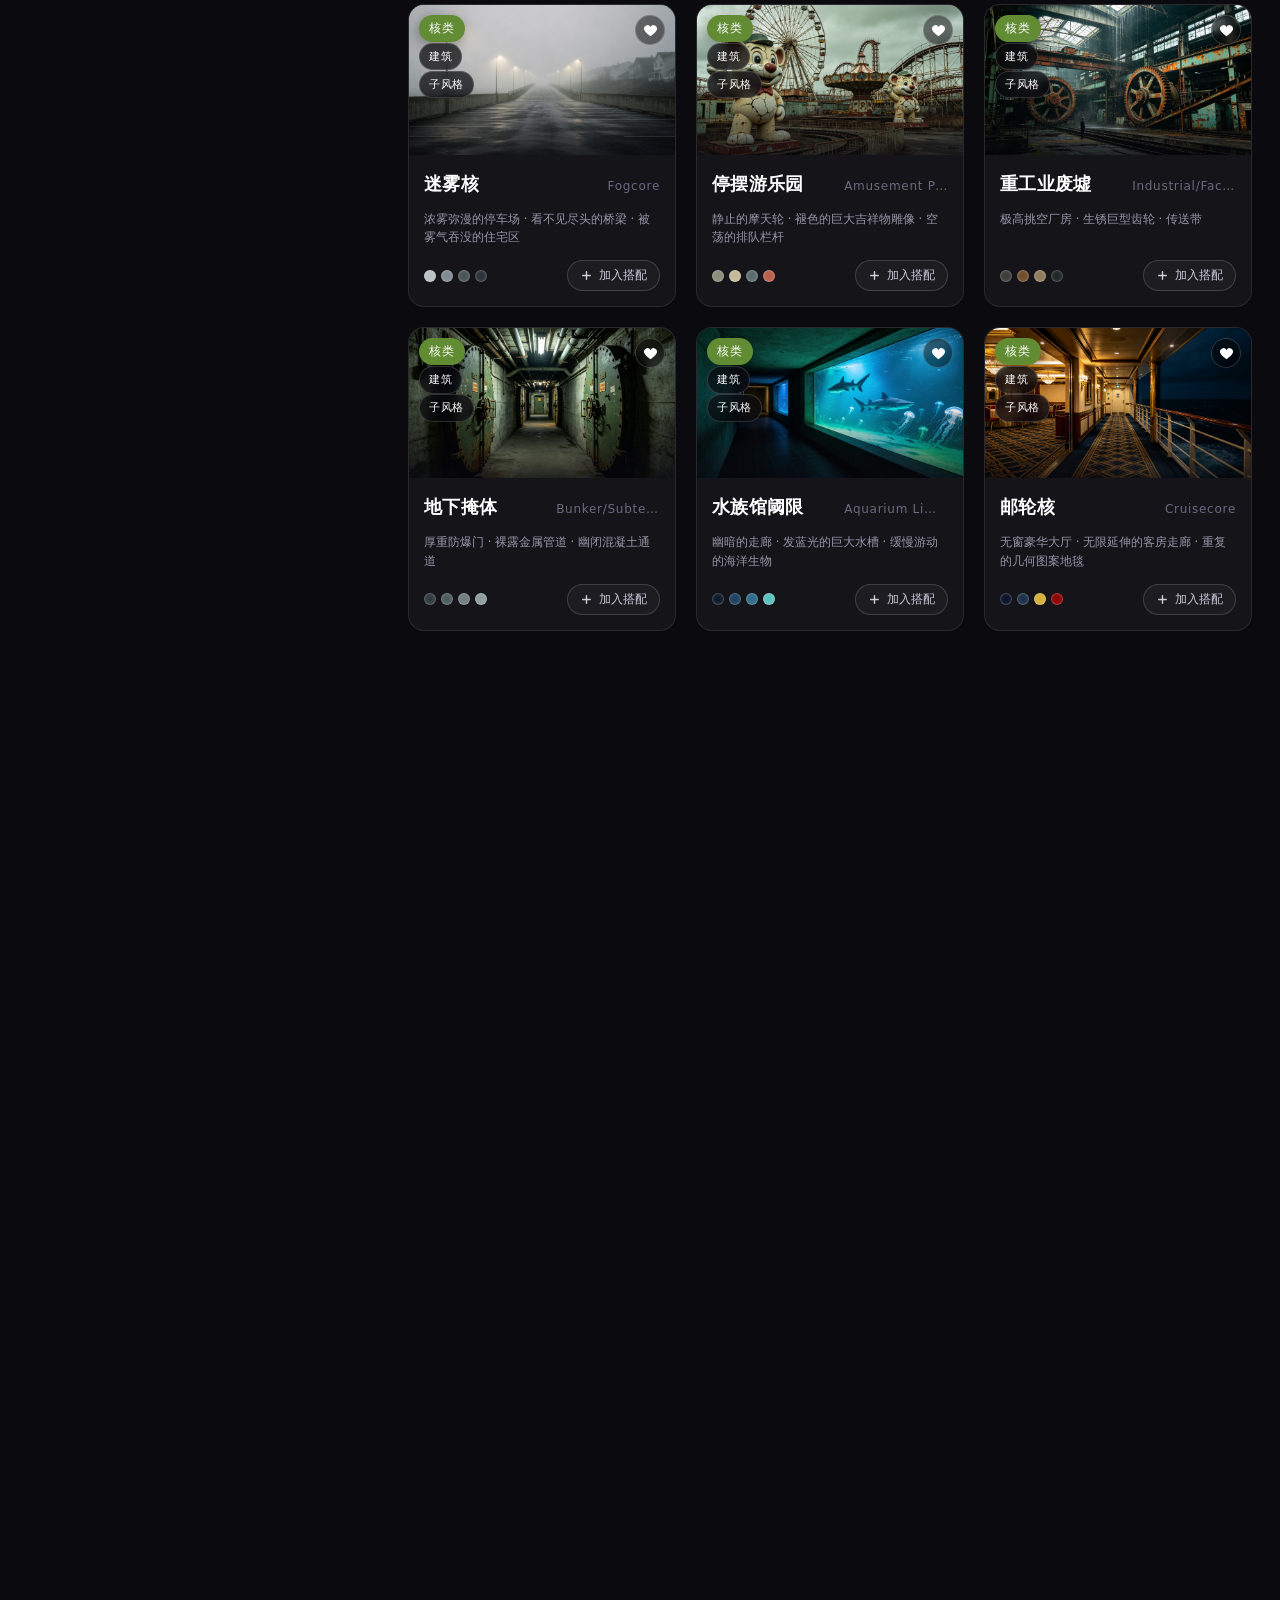
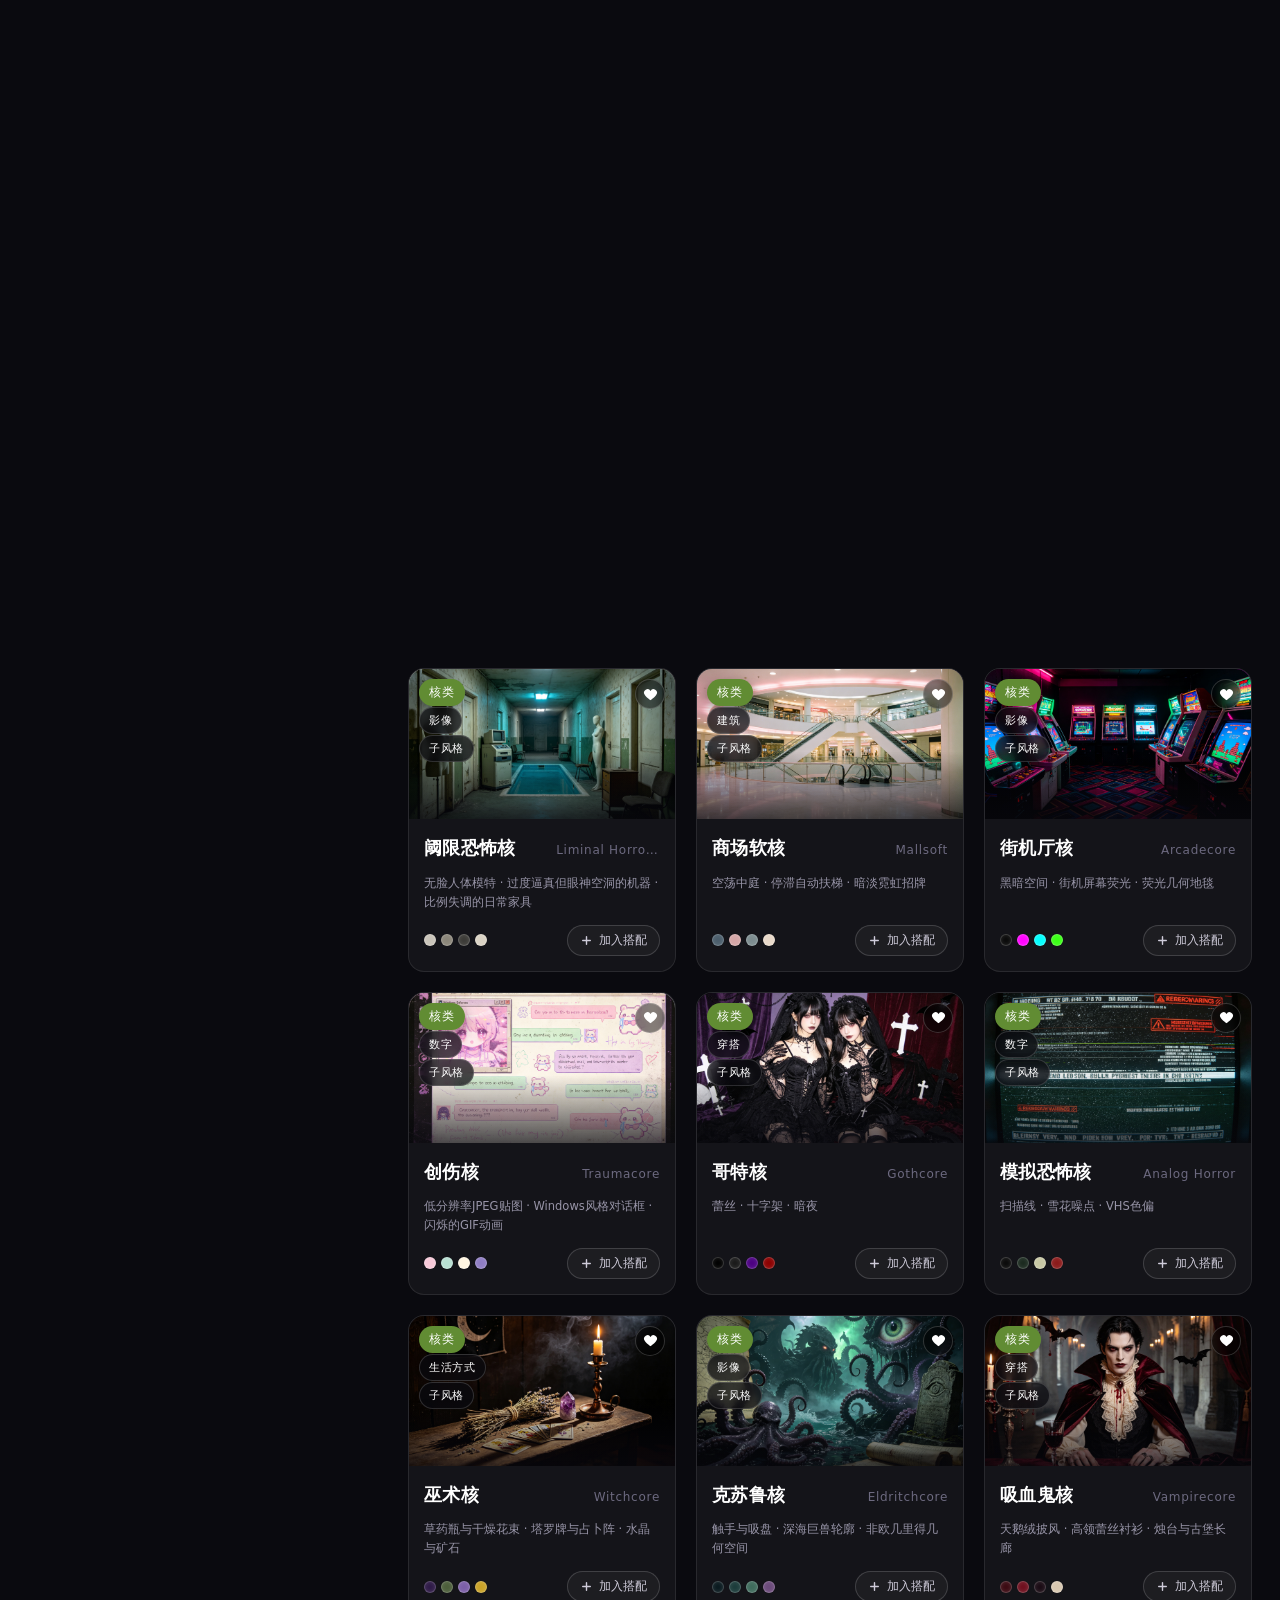
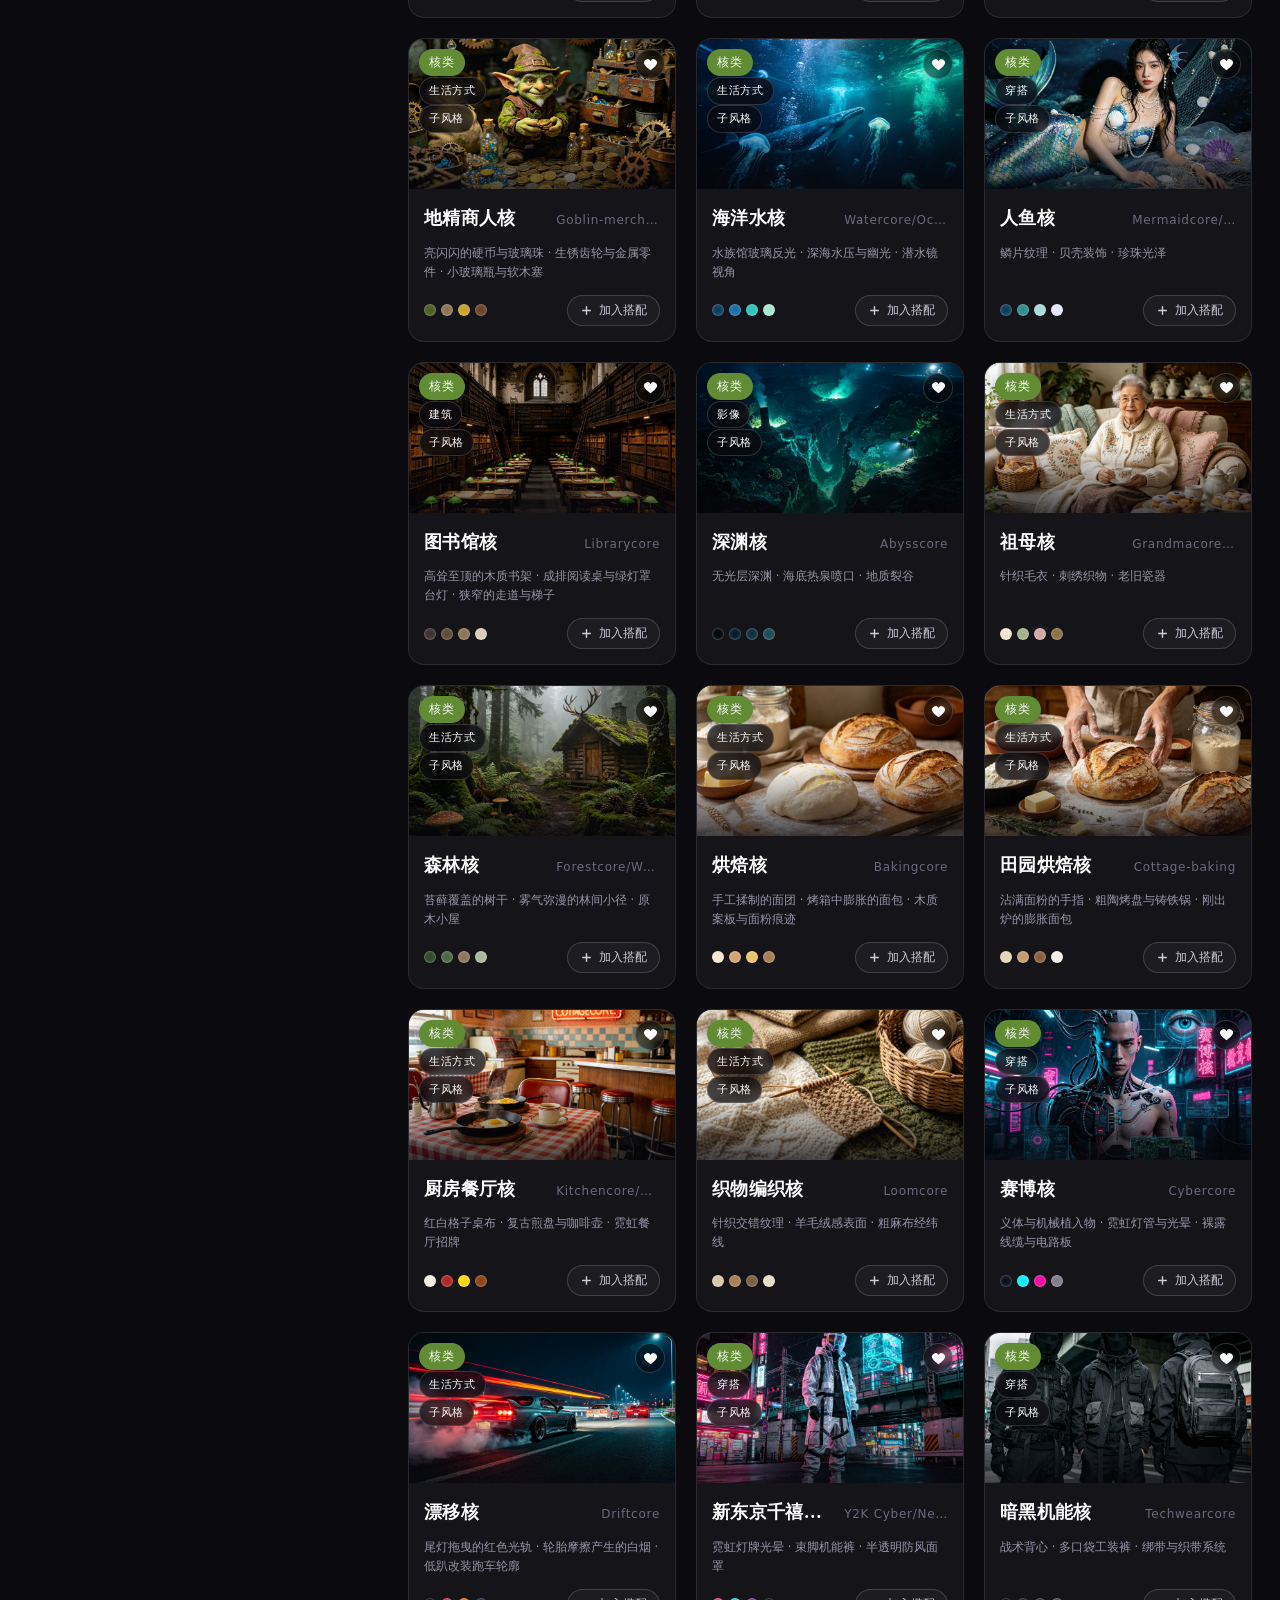
==== commit 78f1496d: "v2.4.0 界面排版精修（配色沿用原深色科技风） - hero 收紧留白与字号节奏，新增「浏览风格谱 / 进入搭配台」入口，抖音创作主页入口保留在 hero - 「风格每日签」由大块卡片改紧凑横条，" ====
--- a/index.html
+++ b/index.html
@@ -4,7 +4,7 @@
 <meta charset="UTF-8">
 <meta name="viewport" content="width=device-width, initial-scale=1.0">
 <title>棂感 · 美学风格科普与搭配平台</title>
-<meta name="description" content="棂感——204 种美学风格科普数据库与风格搭配实验室。探索主义、核类、波类、网络数字、暗黑系、清新浪漫、复古学院、萌系日系、国风九大风格家族，支持设计、穿搭、建筑等领域分类浏览。">
+<meta name="description" content="棂感：204 种美学风格科普数据库与风格搭配实验室。探索主义、核类、波类、网络数字、暗黑系、清新浪漫、复古学院、萌系日系、国风九大风格家族，支持设计、穿搭、建筑等领域分类浏览。">
 <link rel="icon" href="favicon.svg?v=2" type="image/svg+xml">
 <link rel="apple-touch-icon" href="favicon.svg?v=2">
 <link rel="preconnect" href="https://miaoda.feishu.cn">
@@ -176,12 +176,9 @@
 .hero-ch:hover{transform:translateY(-4px) rotate(-2deg)}
 @keyframes chIn{to{opacity:1;transform:none}}
 .hero-sub{margin-top:18px;font-size:clamp(15px,1.8vw,18px);color:#c3c0d2;letter-spacing:.28em}
-.hero-desc{margin:16px auto 0;max-width:560px;font-size:13.5px;color:var(--muted);font-weight:300}
 .hero-stats{display:flex;justify-content:center;gap:clamp(18px,5vw,60px);margin-top:40px}
 .hero-stat b{display:block;font-family:var(--serif);font-size:clamp(26px,3.4vw,36px);font-weight:900;line-height:1.2;background:var(--grad);-webkit-background-clip:text;background-clip:text;-webkit-text-fill-color:transparent}
 .hero-stat span{font-size:12px;color:var(--faint);letter-spacing:.2em}
-.scroll-hint{margin-top:42px;font-size:12px;color:var(--faint);letter-spacing:.3em;animation:hint 2.6s ease-in-out infinite}
-@keyframes hint{0%,100%{opacity:.35;transform:translateY(0)}50%{opacity:1;transform:translateY(5px)}}
 
 /* ============ 每日风格 / 漂流瓶 ============ */
 .daily{
@@ -707,7 +704,6 @@
   *,*::before,*::after{animation:none !important;transition:none !important}
   .card{opacity:1 !important;transform:none !important}
   .hero-ch{opacity:1 !important;transform:none !important}
-  .scroll-hint{animation:none}
   .blob{animation:none}
   .cursor-dot,.cursor-ring{display:none !important}
   body.has-cursor,body.has-cursor a,body.has-cursor button,body.has-cursor .card{cursor:auto}
@@ -799,9 +795,22 @@
   .palette .sw i::after{animation:none;opacity:0}
 }
 </style>
+<meta name="theme-color" content="#0a0a0f">
+<link rel="canonical" href="https://ferllol.github.io/linggan/">
+<meta property="og:type" content="website">
+<meta property="og:site_name" content="棂感 LINGGAN">
+<meta property="og:url" content="https://ferllol.github.io/linggan/">
+<meta property="og:title" content="棂感 · 美学风格科普与搭配平台">
+<meta property="og:description" content="204 种美学风格科普数据库与风格搭配实验室：九大风格家族、762 组关联关系，支持家族与领域筛选、关键词检索、六维对比雷达与混搭搭配。">
+<meta property="og:image" content="https://ferllol.github.io/linggan/assets/aesthetic-chinoiserie.jpg">
+<meta property="og:image:alt" content="棂感 · 204 种美学风格科普与搭配平台">
+<meta property="og:locale" content="zh_CN">
+<meta name="twitter:card" content="summary_large_image">
+<link rel="stylesheet" href="style-taste.css?v=3">
 </head>
 
 <body class="side-expanded">
+<a class="skip-link" href="#main" onclick="event.preventDefault();var m=document.getElementById('main');m.focus();m.scrollIntoView();">跳到主要内容</a>
 <div class="bg-layer" aria-hidden="true">
   <div class="blob blob-a"></div>
   <div class="blob blob-b"></div>
@@ -875,28 +884,30 @@
   <span class="mb-brand">棂感</span>
 </header>
 
-<div class="main">
+<main class="main" id="main" tabindex="-1">
 <div class="main-inner">
 
   <!-- ===== 视图：首页一览 ===== -->
   <section class="view" id="view-home">
+    <button class="help-btn" id="help-open" type="button" title="帮助中心" aria-label="帮助中心" onclick="location.hash='#/help'">
+      <svg viewBox="0 0 24 24" fill="none" stroke="currentColor" stroke-width="2" stroke-linecap="round"><circle cx="12" cy="12" r="9"/><path d="M9.2 9a2.8 2.8 0 0 1 5.5.8c0 1.9-2.6 2.3-2.6 4M12 17.4v.1"/></svg>
+      <span>帮助</span>
+    </button>
     <div class="hero">
-      <button class="help-btn" id="help-open" type="button" title="帮助中心" aria-label="帮助中心" onclick="location.hash='#/help'">
-  <svg viewBox="0 0 24 24" fill="none" stroke="currentColor" stroke-width="2" stroke-linecap="round"><circle cx="12" cy="12" r="9"/><path d="M9.2 9a2.8 2.8 0 0 1 5.5.8c0 1.9-2.6 2.3-2.6 4M12 17.4v.1"/></svg>
-  <span>帮助</span>
-</button>
-      <div class="hero-eyebrow">美学风格科普 · 风格搭配实验室</div>
+            <div class="hero-eyebrow">美学风格科普 · 风格搭配实验室</div>
       <h1 class="hero-title">
         <span class="hero-ch" style="animation-delay:.05s">棂</span><span class="hero-ch glow" style="animation-delay:.2s">感</span>
       </h1>
       <p class="hero-sub">以格物之棂，感知万种风格</p>
-      <p class="hero-desc">204 种美学风格，9 大风格家族，762 组关联关系。从装饰艺术的几何光芒到核类的生活方式哲学，再到 Chinoiserie 的东方气韵，探索每一套审美语言的气质、材料与意象，再亲手搭配属于你的风格组合。</p>
+      <div class="hero-cta">
+        <button class="btn-primary" type="button" onclick="document.getElementById('catalog').scrollIntoView({behavior:'smooth',block:'start'})">浏览风格谱</button>
+        <button class="btn-ghost" type="button" onclick="location.hash='#/match'">进入搭配台</button>
+      </div>
       <div class="hero-stats">
         <div class="hero-stat"><b>204</b><span>风格</span></div>
         <div class="hero-stat"><b>9</b><span>家族</span></div>
-        <div class="hero-stat"><b id="stat-c">—</b><span>关联关系</span></div>
+        <div class="hero-stat"><b id="stat-c">762</b><span>关联关系</span></div>
       </div>
-      <div class="scroll-hint">向下探索</div>
       <a class="dy-link" href="https://www.douyin.com/user/MS4wLjABAAAAtZOif8mDPwoLElnE57tan1TlzRJoa-wiXphzKntoSnM?from_tab_name=main" target="_blank" rel="noopener">
         <svg viewBox="0 0 24 24" fill="currentColor"><path d="M19.6 8.4A4.7 4.7 0 0 1 15.6 6V3.9h-3.2v9.8a2.9 2.9 0 1 1-2.9-2.9c.3 0 .6 0 .9.1V7.6a6.2 6.2 0 0 0-.9-.1 6.1 6.1 0 1 0 6.1 6.1V9.3a7.8 7.8 0 0 0 4 1.2V7.3a4.7 4.7 0 0 1-2 .1z"/></svg>
         抖音 · 汐棂月 创作主页
@@ -909,6 +920,11 @@
     <!-- 跑马灯 -->
     <div class="marquee" aria-hidden="true">
       <div class="marquee-track" id="marquee-track"></div>
+    </div>
+
+    <div class="catalog-head" id="catalog">
+      <h2>风格谱</h2>
+      <p class="catalog-intro">从装饰艺术的几何光芒，到核类的生活方式哲学，再到 Chinoiserie 的东方气韵。逐条查阅每套审美语言的气质、材料与意象，或按家族与领域筛选、直接搜索关键词。</p>
     </div>
 
     <div class="filterbar">
@@ -929,8 +945,9 @@
     <!-- 卡片由 renderGrid() 动态渲染 -->
     </div>
     <div class="empty" id="empty">
-      <b>未找到匹配的风格</b>
-      试试其他关键词，或清空筛选条件。
+      <b>没有匹配的风格</b>
+      <p>换个关键词试试，或清空当前的家族与领域筛选。</p>
+      <button class="btn-ghost" type="button" onclick="document.querySelector('#fam-row .chip').click();document.querySelector('#cat-row .chip').click();document.getElementById('clear-search').click();">清空筛选条件</button>
     </div>
 
     <!-- 参考资料 -->
@@ -960,9 +977,15 @@
 
     <!-- 页脚 -->
     <footer class="footer reveal">
-      <div class="f-brand">棂感</div>
-      <div class="f-line">美学科普与风格搭配平台<span class="sep">·</span>棂感 © 2026</div>
-      <div class="f-creator">创作者：<b>汐棂月</b></div>
+      <div class="f-main">
+        <div class="f-brand">棂感</div>
+        <div class="f-line">美学科普与风格搭配平台<span class="sep">·</span>棂感 © 2026</div>
+      </div>
+      <div class="f-side">
+        <div class="f-creator">创作者：<b>汐棂月</b></div>
+        <button class="f-link" type="button" onclick="location.hash='#/help'">帮助中心</button>
+        <p class="f-note">收藏、搭配与账号只保存在你的浏览器本地，不上传服务器。</p>
+      </div>
     </footer>
   </section>
 
@@ -997,7 +1020,7 @@
   <section class="view" id="view-timeline">
     <div class="view-head">
       <h2>风格时间轴</h2>
-      <p>沿时间之河看美学风格如何诞生、流行与复兴——从 1900 年代的现代主义到 2020 年代的赛博空间。</p>
+      <p>沿时间之河看美学风格如何诞生、流行与复兴，从 1900 年代的现代主义到 2020 年代的赛博空间。</p>
     </div>
     <div class="timeline-filters" id="tl-fam-filters"></div>
     <div id="timeline-root"></div>
@@ -1011,7 +1034,7 @@
         <svg viewBox="0 0 24 24"><path d="M19 12H5M11 18l-6-6 6-6"/></svg>返回主页
       </button>
       <h2>帮助中心</h2>
-      <p>从快速上手到用棂感辅助 AI 创作——这里有你需要的全部说明。</p>
+      <p>从快速上手到用棂感辅助 AI 创作，这里有你需要的全部说明。</p>
     </div>
 
     <div class="help-sec">
@@ -1021,7 +1044,7 @@
         <div class="help-card"><span class="help-ic"><svg viewBox="0 0 24 24" fill="none" stroke="currentColor" stroke-width="2" stroke-linecap="round"><path d="M4 5h16M4 12h10M4 19h13"/></svg></span><b>搭配台</b><p>在卡片右下角「加入搭配」，选择 2–6 个风格。棂感会计算两两适配度，生成搭配报告、关系网络与一段混搭灵感文案。</p></div>
         <div class="help-card"><span class="help-ic"><svg viewBox="0 0 24 24" fill="none" stroke="currentColor" stroke-width="2"><circle cx="12" cy="12" r="9"/><path d="M12 3a9 9 0 0 1 9 9h-9z"/></svg></span><b>对比雷达</b><p>选择 2–3 个风格，从色彩浓度、科技感、自然感、暗黑度、复古度、精致度六个维度横向对比，直观看出差异。</p></div>
         <div class="help-card"><span class="help-ic"><svg viewBox="0 0 24 24" fill="none" stroke="currentColor" stroke-width="2" stroke-linecap="round"><path d="M4 20h16M6 20V9M11 20V4M16 20v-8"/></svg></span><b>棂能测试</b><p>回答 12 个审美偏好问题，棂感会解读出你天生亲近的风格体质，并推荐与你最契合的风格与搭配方向。</p></div>
-        <div class="help-card"><span class="help-ic"><svg viewBox="0 0 24 24" fill="none" stroke="currentColor" stroke-width="2" stroke-linecap="round"><path d="M3 5h18M3 12h18M3 19h12"/></svg></span><b>风格时间轴</b><p>沿时间之河看美学风格如何诞生、流行与复兴——从 17 世纪的中国风到 2020 年代的赛博空间，可按年代与家族筛选。</p></div>
+        <div class="help-card"><span class="help-ic"><svg viewBox="0 0 24 24" fill="none" stroke="currentColor" stroke-width="2" stroke-linecap="round"><path d="M3 5h18M3 12h18M3 19h12"/></svg></span><b>风格时间轴</b><p>沿时间之河看美学风格如何诞生、流行与复兴，从 17 世纪的中国风到 2020 年代的赛博空间，可按年代与家族筛选。</p></div>
         <div class="help-card"><span class="help-ic"><svg viewBox="0 0 24 24" fill="none" stroke="currentColor" stroke-width="2"><path d="M12 21s-7.5-4.6-9.5-9A5.4 5.4 0 0 1 12 6.3 5.4 5.4 0 0 1 21.5 12c-2 4.4-9.5 9-9.5 9z"/></svg></span><b>我的收藏</b><p>登录后，点卡片右上角心形即可收藏。收藏会保存到你的账号下，在「我的收藏」集中查看与管理，可一键清空。</p></div>
         <div class="help-card"><span class="help-ic"><svg viewBox="0 0 24 24" fill="none" stroke="currentColor" stroke-width="2" stroke-linecap="round"><circle cx="12" cy="8" r="4"/><path d="M4 21c1.5-4 4.5-6 8-6s6.5 2 8 6"/></svg></span><b>登录 / 注册</b><p>账号与收藏保存在本浏览器本地（localStorage），不上传云端；同一浏览器内登录即可取回收藏。换设备或清除浏览器数据会丢失账号，请注意备份。</p></div>
         <div class="help-card"><span class="help-ic"><svg viewBox="0 0 24 24" fill="none" stroke="currentColor" stroke-width="2" stroke-linecap="round"><path d="M21 12a8 8 0 0 1-8 8H7l-4 3 1.2-4.2A8 8 0 1 1 21 12z"/></svg></span><b>小棂 · 风格搭配助手</b><p>右下角的常驻小助手。在搭配台或对比雷达里选好风格，它会结合你的选择给出搭配建议与灵感文案；回答只引用库内真实风格，点卡片可直接跳转详情。它只聊风格搭配，其他话题会礼貌回绝。</p></div>
@@ -1052,7 +1075,8 @@
     <div class="help-sec">
       <div class="help-sec-head"><span class="help-no">04</span><h3>关于棂感</h3><span class="help-sub">版本与创作者</span></div>
       <div class="help-about">
-        <div class="help-about-row"><span class="k">版本</span><span class="v">棂感 v2.5 · 2026-09-18</span></div>
+        <div class="help-about-row"><span class="k">版本</span><span class="v">棂感 v2.4.0 · 2026-09-19</span></div>
+        <div class="help-about-row"><span class="k">版本规则</span><span class="v">主版本.次版本.修订号，如 2.4.0；里程碑功能 +0.1.0，每次小改动 / 修 bug +0.0.1</span></div>
         <div class="help-about-row"><span class="k">数据规模</span><span class="v">204 种美学风格 · 9 大风格家族 · 7 大分类 · 762 组关联关系</span></div>
         <div class="help-about-row"><span class="k">创作者</span><span class="v">汐棂月</span></div>
         <div class="help-about-row"><span class="k">创作主页</span><span class="v"><a href="https://www.douyin.com/user/MS4wLjABAAAAtZOif8mDPwoLElnE57tan1TlzRJoa-wiXphzKntoSnM?from_tab_name=main" target="_blank" rel="noopener">抖音 · 汐棂月 创作主页 ↗</a></span></div>
@@ -1063,19 +1087,32 @@
     <div class="help-sec">
       <div class="help-sec-head"><span class="help-no">05</span><h3>更新日志</h3><span class="help-sub">棂感在长大</span></div>
       <div class="changelog">
-        <div class="cl-item"><div class="cl-ver"><b>v2.5</b><span>2026-09-18</span></div><div class="cl-body"><h4>小棂上线 · 视觉精修 · 多项修复</h4><p>
-新增常驻风格搭配助手<span class="hl">「小棂」</span>：在搭配台 / 对比雷达里选好风格后，它会结合你的选择给出搭配建议与灵感文案，回答只引用库内真实风格并可点击跳转。
-修复<span class="hl">收藏夹预览图不显示</span>（图片可见性统一兜底，任何渲染路径都不再漏图）；
-修复对比雷达风格选择点击无响应，并新增<span class="hl">搜索 + 按家族折叠 + 展示上限</span>，从一屏 204 个变为可检索、可下手；
-新增站点图标 favicon；帮助中心新增「返回主页」；
-视觉精修：卡片错落进场、缩略图光扫、家族色氛围光、详情页配色条流光、图片骨架屏。
+        <div class="cl-item"><div class="cl-ver"><b>v2.4.0</b><span>2026-09-19</span></div><div class="cl-body"><h4>界面排版精修</h4><p>首页 hero <span class="hl">收紧留白与字号节奏</span>，长段落与「向下探索」提示退场，新增「浏览风格谱 / 进入搭配台」入口，抖音创作主页入口保留在 hero；
+「<span class="hl">风格每日签</span>」由大块卡片改为紧凑横条，缩略图与文字层级重排；「<span class="hl">帮助</span>」入口归位到页面右上角；
+新增键盘「跳到主要内容」通路；空状态给出「清空筛选条件」；参考资料改目录清单、页脚收束为双栏。
+<br>细节小改动：卡片去掉毛玻璃（204 张卡片滚动更稳）；修复从首页选好风格后进入「搭配台」时关系网络图不渲染。
 </p></div></div>
-        <div class="cl-item"><div class="cl-ver"><b>v2.4</b><span>2026-09-18</span></div><div class="cl-body"><h4>视觉优化</h4><p>卡片错落进场、家族色氛围光、悬停光扫、图片骨架屏、配色条流光；数字对齐与中文排版节奏优化；全部动效尊重系统「减少动效」设置。</p></div></div>
-        <div class="cl-item"><div class="cl-ver"><b>v2.3</b><span>2026-09-16</span></div><div class="cl-body"><h4>工具箱入口 · 更新日志</h4><p>侧边栏新增<span class="hl">「工具箱」</span>板块（标记待开发，实用小工具后续陆续上线）；帮助中心新增「更新日志」。</p></div></div>
-        <div class="cl-item"><div class="cl-ver"><b>v2.2</b><span>2026-09-16</span></div><div class="cl-body"><h4>数据修复</h4><p>修复「美式复古」与「美国心脏地带核」ID 撞车导致的详情页异常与关联跳错，修复一处失效风格关联，补出独立预览图，页面版本描述同步更新。</p></div></div>
-        <div class="cl-item"><div class="cl-ver"><b>v2.1</b><span>2026-09-14</span></div><div class="cl-body"><h4>国风家族 · 架构优化</h4><p>新增 Chinoiserie 中国风主风格与 14 个子风格（风格库 189 → 204，家族 8 → 9）；帮助中心上线；数据外置、卡片分批渲染、图表本地化等架构优化。</p></div></div>
-        <div class="cl-item"><div class="cl-ver"><b>v2.0</b><span>2026-09-14</span></div><div class="cl-body"><h4>大版本升级</h4><p>风格库扩充至 189 种；棂能测试、风格时间轴、我的收藏与本地账号上线；网站正式发布到 GitHub Pages。</p></div></div>
-        <div class="cl-item"><div class="cl-ver"><b>v1.0</b><span>2026-09-10</span></div><div class="cl-body"><h4>棂感诞生</h4><p>首批约 79 种美学风格，支持网格浏览、详情、搜索与家族筛选。</p></div></div>
+        <div class="cl-item"><div class="cl-ver"><b>v2.3.2</b><span>2026-09-18</span></div><div class="cl-body"><h4>优化网站</h4><p>小棂接入 Netlify 代理层，中国大陆访问更稳定、回复更完整。
+</p></div></div>
+        <div class="cl-item"><div class="cl-ver"><b>v2.3.1</b><span>2026-09-18</span></div><div class="cl-body"><h4>小改动</h4><p>修复收藏夹预览图不显示；修复对比雷达风格选择点击无响应；站点图标缓存更新。
+</p></div></div>
+        <div class="cl-item"><div class="cl-ver"><b>v2.3.0</b><span>2026-09-18</span></div><div class="cl-body"><h4>小棂 · 风格搭配助手上线</h4><p>右下角常驻助手：结合你在搭配台 / 对比雷达里选好的风格，给出搭配建议与灵感文案，回答只引用库内真实风格、可点击跳转；
+对比雷达新增搜索、按家族折叠与展示上限，从一屏 204 个变为可检索、可下手。
+</p></div></div>
+        <div class="cl-item"><div class="cl-ver"><b>v2.2.1</b><span>2026-09-18</span></div><div class="cl-body"><h4>优化网站</h4><p>卡片错落进场、缩略图光扫、家族色氛围光、详情页配色条流光、图片骨架屏；数字对齐与中文排版节奏优化，动效尊重系统设置。
+</p></div></div>
+        <div class="cl-item"><div class="cl-ver"><b>v2.2.0</b><span>2026-09-16</span></div><div class="cl-body"><h4>工具箱入口 · 更新日志</h4><p>侧边栏新增「工具」分区与「<span class="hl">工具箱</span>」入口（标记待开发，实用小工具后续上线）；帮助中心新增更新日志板块。
+</p></div></div>
+        <div class="cl-item"><div class="cl-ver"><b>v2.1.1</b><span>2026-09-16</span></div><div class="cl-body"><h4>优化网站</h4><p>修复「美式复古」重名 id 与一处失效关联，补齐独立预览图，同步更新页面描述。
+</p></div></div>
+        <div class="cl-item"><div class="cl-ver"><b>v2.1.0</b><span>2026-09-14</span></div><div class="cl-body"><h4>国风家族 · 架构优化</h4><p>新增 Chinoiserie 中国风主风格与 14 个子风格（风格库 189 → 204，家族 8 → 9）；
+帮助中心上线；数据外置、卡片分批渲染、图表本地化等架构优化。
+</p></div></div>
+        <div class="cl-item"><div class="cl-ver"><b>v2.0.0</b><span>2026-09-14</span></div><div class="cl-body"><h4>大版本升级</h4><p>风格库扩充至 189 种；棂能测试、风格时间轴、我的收藏与本地账号上线；95 张风格预览图批量生成；主页新增抖音创作主页入口；
+网站正式发布到 GitHub Pages。
+</p></div></div>
+        <div class="cl-item"><div class="cl-ver"><b>v1.0.0</b><span>2026-09-10</span></div><div class="cl-body"><h4>棂感诞生</h4><p>首批约 79 种美学风格，支持网格浏览、详情、搜索与家族筛选。
+</p></div></div>
       </div>
     </div>
   </section>
@@ -1103,7 +1140,7 @@
   </section>
 
 </div>
-</div>
+</main>
 
 <!-- ===== 详情模态 ===== -->
   <div class="modal" id="detail-modal" aria-hidden="true">
@@ -1237,7 +1274,7 @@
 };
 var SOON_TITLES = {
   '#/test':     {title:'风格体质测试', desc:'回答 12 个问题，棂感会从你的偏好里解读出你天生亲近的美学基因。即将上线。'},
-  '#/timeline': {title:'风格时间轴', desc:'沿时间之河看美学风格如何诞生、流行与复兴——从 1925 年的巴黎到今天的赛博空间。即将上线。'},
+  '#/timeline': {title:'风格时间轴', desc:'沿时间之河看美学风格如何诞生、流行与复兴，从 1925 年的巴黎到今天的赛博空间。即将上线。'},
   '#/favorites':{title:'我的收藏', desc:'收藏你心动的风格，建立自己的灵感私人馆。本地浏览器存储，不上传云端。即将上线。'},
   '#/toolbox':  {title:'工具箱 · 待开发', desc:'实用创作小工具正在筹备中：智能配色提取、AI 提示词生成、色板导出等，后续会在这里陆续上线。'}
 };
@@ -1269,6 +1306,7 @@
     $('soon-desc').textContent = meta.desc;
   }
   /* 棂能测试 / 风格时间轴 视图渲染 */
+  if (viewId === 'view-match'){ renderMatch(); }
   if (viewId === 'view-test'){ renderTest(); }
   if (viewId === 'view-timeline'){ renderTimelineFilters(); renderTimeline(); }
   if (viewId === 'view-favorites'){ renderFavorites(); }
@@ -1461,14 +1499,14 @@
       '<div class="daily-img" style="background:linear-gradient(135deg,' + swatch(a,0) + ',' + swatch(a,1) + ')">' +
         '<img src="' + a.image + '" alt="' + esc(a.name_cn) + '" loading="lazy" onerror="this.style.display=\'none\'"></div>' +
       '<div class="daily-info">' +
-        '<span class="daily-tag"><span class="dot"></span>今日风格 · ' + new Date().toLocaleDateString('zh-CN') + '</span>' +
-        '<div class="daily-name">' + esc(a.name_cn) + '</div>' +
+        '<span class="daily-tag"><span class="dot"></span>风格每日签 · ' + new Date().toLocaleDateString('zh-CN') + '</span>' +
+        '<h2 class="daily-name">' + esc(a.name_cn) + '</h2>' +
         '<div class="daily-en">' + esc(a.name_en) + '</div>' +
         '<span class="daily-fam" style="--fc:' + famColor(a.family) + '">' + esc(fam.name) + '</span>' +
         '<p class="daily-desc">' + esc(firstSentence) + '</p>' +
         '<div class="daily-actions">' +
           '<button class="btn-primary" id="daily-detail" type="button">查看详情</button>' +
-          '<button class="btn-ghost" id="daily-bottle" type="button">漂流瓶 · 随机一个</button>' +
+          '<button class="btn-ghost" id="daily-bottle" type="button">' + '<svg viewBox="0 0 24 24"><path d="M21 12a9 9 0 1 1-3-6.7"/><path d="M21 3v6h-6"/></svg>' + '漂流瓶</button>' +
         '</div>' +
       '</div>' +
     '</div>';
@@ -1558,7 +1596,7 @@
       quote: esc(a.name_cn) + ' <span class="x">×</span> ' + esc(b.name_cn) + ' = ' +
              '<em style="font-style:normal;color:#fff">' + esc(ka) + '与' + esc(kb) + '的' + mood + '</em>',
       sub: '当' + a.name_cn + '的' + (pick(kws[0]) || '气质') + '遇见' + b.name_cn + '的' + (pick(kws[1]) || '氛围') +
-           '，两种语言在同一个画面里低语——一种冷静，一种热烈，却意外地合拍。'
+           '，两种语言在同一个画面里低语：一种冷静，一种热烈，却意外地合拍。'
     };
   },
   function(ids, kws){
@@ -1580,7 +1618,7 @@
       quote: '在' + esc(a.name_cn) + '与' + esc(b.name_cn) + '之间<span class="x">，</span>' +
              '<em style="font-style:normal;color:#fff">' + esc(ka) + '化作' + esc(kb) + '的' + mood + '</em>',
       sub: '想象一段没有台词的镜头：' + (pick(kws[0]) || '质感') + '慢慢浮出水面，' +
-           (pick(kws[1]) || '情绪') + '在角落里亮起来——这就是这组搭配想讲的故事。'
+           (pick(kws[1]) || '情绪') + '在角落里亮起来，这就是这组搭配想讲的故事。'
     };
   }
 ];
@@ -1673,7 +1711,7 @@
       return '<div class="pair-row">' +
         '<div class="pair-name"><span class="f" style="--fc:' + famColor(A.family) + '"></span>' + esc(A.name_cn) +
         '<span class="vs">×</span><span class="f" style="--fc:' + famColor(B.family) + '"></span>' + esc(B.name_cn) + '</div>' +
-        '<div class="pair-score">' + (p.score == null ? '—' : p.score) + '</div>' +
+        '<div class="pair-score">' + (p.score == null ? '未评' : p.score) + '</div>' +
         '<div class="pair-mid"><div class="pair-bar"><i style="width:' + (p.score == null ? 0 : p.score) + '%"></i></div>' +
         '<div class="pair-reason">' + esc(p.reason) + '</div></div></div>';
     }).join('');
@@ -1897,7 +1935,7 @@
 function renderRadarPicker(){
   /* 监听挂在 #radar-root 上（它由 HTML 固定存在、不会被重建）。
      之前挂在 #radar-pick 上，而该元素每次 renderRadar 都会被 innerHTML 重建，
-     监听器随之失效 —— 导致点击完全无反应。 */
+     监听器随之失效，导致点击完全无反应。 */
   var host = $('radar-root');
   if (!host || host.dataset.bound === '1') return;
   host.dataset.bound = '1';
@@ -2276,7 +2314,7 @@
       '<div class="test-result-num">' + Math.round(prof[topDim]) + '</div>' +
       '<div style="flex:1;min-width:220px">' +
         '<div class="test-result-title">你的核心气质：' + topMeta.cn + '</div>' +
-        '<div class="test-result-sub">' + topMeta.desc + ' 是你的风格体质主导维度。你的审美基因与「' + esc(top.name_cn) + '」最接近——它同样以' + topMeta.cn + '见长，气质与你一拍即合。</div>' +
+        '<div class="test-result-sub">' + topMeta.desc + ' 是你的风格体质主导维度。你的审美基因与「' + esc(top.name_cn) + '」最接近，它同样以' + topMeta.cn + '见长，气质与你一拍即合。</div>' +
       '</div>' +
     '</div>' +
     '<div id="test-radar" style="width:100%;height:330px;margin-top:16px"></div>' +
--- a/style-taste.css
+++ b/style-taste.css
@@ -0,0 +1,178 @@
+/* ==========================================================================
+   棂感 · v3.2 排版精修层（配色保持原深色科技风）
+   --------------------------------------------------------------------------
+   本文件在 index.html 内联基础样式之后加载，只做覆盖，不碰 DOM 结构 / ID / 事件契约。
+   · 配色：完全沿用原有令牌（--cyan #00e5ff / --magenta #ff2fd6 / --grad 三色渐变）
+          与原有中性色，不做任何换色；下面只加一层「强调色别名」，方便日后统一换色。
+   · 只做四件事：
+     ① 收紧首页 hero 的留白与字号节奏（标题、副标、CTA、数据、抖音入口五段式）；
+     ② 「风格每日签」（每日风格卡）由大块卡片改为紧凑横条并美化；
+     ③ 帮助入口归位到页面右上角；
+     ④ 清掉 204 张卡片的 backdrop-filter 与两处死样式，让页面更干净、滚动更稳。
+   ========================================================================== */
+
+/* ---------- 0. 强调色别名（指向原有配色，观感不变） ---------- */
+:root{
+  --accent:var(--cyan);
+  --accent-2:var(--magenta);
+  --accent-rgb:0,229,255;
+  --accent-2-rgb:255,47,214;
+  --on-accent:#06121a;
+}
+
+/* ---------- 1. 全局节奏 ---------- */
+html{scroll-padding-top:96px}
+.main-inner{position:relative}
+h1,h2,h3,h4{text-wrap:balance}
+p{text-wrap:pretty}
+.view{min-height:100dvh}
+
+/* 跳转到主要内容的键盘通路 */
+.skip-link{
+  position:fixed;top:12px;left:12px;z-index:120;
+  padding:10px 16px;border-radius:10px;
+  background:var(--accent);color:var(--on-accent);
+  font-size:13px;font-weight:700;text-decoration:none;
+  transform:translateY(-180%);transition:transform .22s var(--ease);
+}
+.skip-link:focus{transform:none}
+.main:focus{outline:none}
+
+/* ---------- 2. 首页 hero：收紧留白，五段式居中 ---------- */
+.hero{padding:clamp(26px,3.4vw,44px) 0 clamp(14px,1.6vw,18px)}
+.hero-eyebrow{margin-bottom:14px}
+.hero-title{font-size:clamp(52px,6.2vw,92px);line-height:1.04}
+.hero-sub{margin-top:10px}
+.hero-cta{display:flex;flex-wrap:wrap;justify-content:center;gap:12px;margin-top:20px}
+.hero-cta .btn-primary,.hero-cta .btn-ghost{padding:11px 22px}
+.hero-stats{margin-top:22px}
+.hero-stat b{font-size:clamp(24px,2.9vw,31px)}
+.dy-link{margin-top:16px}
+
+/* 帮助入口：页面右上角（相对主内容区定位） */
+.help-btn{position:absolute;top:clamp(16px,2.2vw,26px);right:0;z-index:6}
+
+/* ---------- 3. 风格每日签：大卡片 → 紧凑横条 ---------- */
+.daily{
+  margin:18px auto 0;max-width:860px;
+  grid-template-columns:200px minmax(0,1fr);
+  border-radius:18px;
+  box-shadow:0 18px 44px -28px rgba(0,0,0,.8);
+  transition:border-color .3s ease,box-shadow .3s ease;
+}
+.daily:hover{border-color:rgba(var(--accent-rgb),.3);box-shadow:0 22px 52px -28px rgba(0,0,0,.88)}
+.daily-img{min-height:150px}
+.daily-info{padding:15px 18px;gap:5px}
+.daily-tag{font-size:10.5px;letter-spacing:.2em}
+.daily-name{font-size:clamp(19px,2vw,23px)}
+.daily-en{font-size:11px;margin-top:-3px}
+.daily-fam{font-size:10.5px;padding:3px 9px}
+.daily-desc{
+  font-size:12px;line-height:1.7;
+  display:-webkit-box;-webkit-line-clamp:2;-webkit-box-orient:vertical;overflow:hidden;
+}
+.daily-actions{margin-top:9px;gap:8px}
+.daily-actions .btn-primary,.daily-actions .btn-ghost{padding:7px 14px;font-size:12px}
+.daily-actions .btn-ghost svg{
+  width:13px;height:13px;margin-right:6px;
+  stroke:currentColor;fill:none;stroke-width:2;stroke-linecap:round;stroke-linejoin:round;
+}
+@media (max-width:900px){
+  .daily{grid-template-columns:1fr;max-width:620px}
+  .daily-img{min-height:152px}
+}
+
+/* 跑马灯带：与上方卡片保持同一呼吸间距 */
+.marquee{margin:26px 0 0}
+
+/* ---------- 4. 风格谱章节头 + 筛选栏 ---------- */
+.catalog-head{padding:42px 0 4px}
+.catalog-head h2{font-size:clamp(24px,3.1vw,34px);color:#fff}
+.catalog-intro{margin-top:10px;max-width:62ch;font-size:13.5px;color:#cfccda;line-height:1.9}
+@media (max-width:1100px){.filterbar{top:56px}}   /* 移动端顶栏 56px，筛选栏不再被遮住 */
+
+/* ---------- 5. 卡片：去掉 204 张卡片的 backdrop-filter（观感不变，滚动更稳） ---------- */
+.card{backdrop-filter:none;-webkit-backdrop-filter:none}
+
+/* ---------- 6. 空状态：给出可操作的出口 ---------- */
+.empty{
+  margin:30px 0 6px;padding:58px 24px;text-align:center;
+  border:1px dashed var(--line-strong);border-radius:18px;background:rgba(255,255,255,.012);
+}
+.empty b{font-size:19px;color:#fff}
+.empty p{margin:8px auto 0;max-width:44ch;font-size:13px;line-height:1.85;color:var(--muted)}
+.empty .btn-ghost{margin-top:20px}
+
+/* ---------- 7. 参考资料：卡片墙 → 目录清单 ---------- */
+.refs{padding:58px 0 0}
+.refs-head{text-align:left;margin-bottom:16px;padding-bottom:14px;border-bottom:1px solid var(--line)}
+.refs-head h2{font-size:clamp(22px,2.7vw,29px);color:#fff}
+.refs-head p{margin-top:6px;letter-spacing:.04em;color:var(--faint)}
+.ref-grid{grid-template-columns:1fr;gap:0}
+.ref-card{
+  display:grid;grid-template-columns:52px minmax(0,1fr) auto;align-items:center;gap:16px;
+  padding:15px 6px;background:none;border:none;border-top:1px solid var(--line);border-radius:0;
+}
+.ref-card:last-child{border-bottom:1px solid var(--line)}
+.ref-card::before{display:none}
+.ref-card:hover{transform:none;border-color:var(--line);background:rgba(255,255,255,.02)}
+.ref-card .no{font-size:12px;letter-spacing:.1em;color:var(--faint)}
+.ref-card b{margin:0;font-family:var(--sans);font-size:15px;font-weight:600;letter-spacing:.01em}
+.ref-card .host{text-align:right;word-break:normal;font-size:11.5px}
+.ref-card:hover b{color:var(--accent)}
+@media (max-width:640px){
+  .ref-card{grid-template-columns:38px minmax(0,1fr);gap:12px}
+  .ref-card .host{grid-column:2;text-align:left}
+}
+
+/* ---------- 8. 页脚：编辑式双栏收束 ---------- */
+.footer{
+  display:grid;grid-template-columns:minmax(0,1fr) minmax(0,330px);gap:26px;align-items:start;
+  text-align:left;margin-top:56px;padding:36px 0 44px;
+}
+.footer .f-line{margin-top:10px}
+.footer .f-side{display:flex;flex-direction:column;align-items:flex-start;gap:9px}
+.footer .f-creator{margin:0}
+.footer .f-note{margin:0;font-size:11.5px;line-height:1.7;color:var(--faint)}
+.footer .f-creator b{color:#cfccda}
+.f-link{
+  padding:0;font-size:12.5px;color:var(--muted);text-decoration:underline;
+  text-underline-offset:3px;text-decoration-color:var(--line-strong);
+  transition:color .22s,text-decoration-color .22s;
+}
+.f-link:hover{color:var(--accent);text-decoration-color:currentColor}
+@media (max-width:820px){.footer{grid-template-columns:1fr;gap:22px;padding:32px 0 38px}}
+
+/* ---------- 9. 章节节奏与细部统一 ---------- */
+.view-head{padding:52px 0 6px}
+.view-head p{max-width:60ch;line-height:1.9;color:#c6c3d4}
+.result-count,.fav-count,.side-count,.cl-ver span{font-variant-numeric:tabular-nums}
+
+/* ---------- 10. 无障碍与降级 ---------- */
+:focus-visible{outline:2px solid var(--accent);outline-offset:2px;border-radius:6px}
+.card:focus-visible,.rail-item:focus-visible{outline:2px solid var(--accent);outline-offset:3px}
+@media (prefers-reduced-transparency:reduce){
+  #sidebar,.mobilebar,.modal,.panel,.daily{backdrop-filter:none;-webkit-backdrop-filter:none;background:var(--bg-2)}
+}
+@media (prefers-reduced-motion:reduce){
+  .card.in{transition-delay:0ms}
+  .marquee-track{animation:none}
+  .skip-link{transition:none}
+}
+
+/* ---------- 11. 窄屏 ---------- */
+@media (max-width:1100px){
+  .help-btn{top:64px;right:0}
+}
+@media (max-width:640px){
+  .hero{padding-top:40px}          /* 让出右上角帮助入口的位置 */
+  .daily-info{padding:14px 16px;gap:4px}
+  .daily-desc{font-size:11.5px}
+  .hero-title{font-size:clamp(44px,13vw,64px)}
+  .hero-cta{margin-top:18px}
+  .hero-cta .btn-primary,.hero-cta .btn-ghost{flex:1 1 auto;justify-content:center}
+  .daily{margin-top:16px}
+  .catalog-head{padding-top:36px}
+  .help-btn{top:62px;padding:7px 12px;font-size:12px}
+  .refs{padding:44px 0 0}
+}
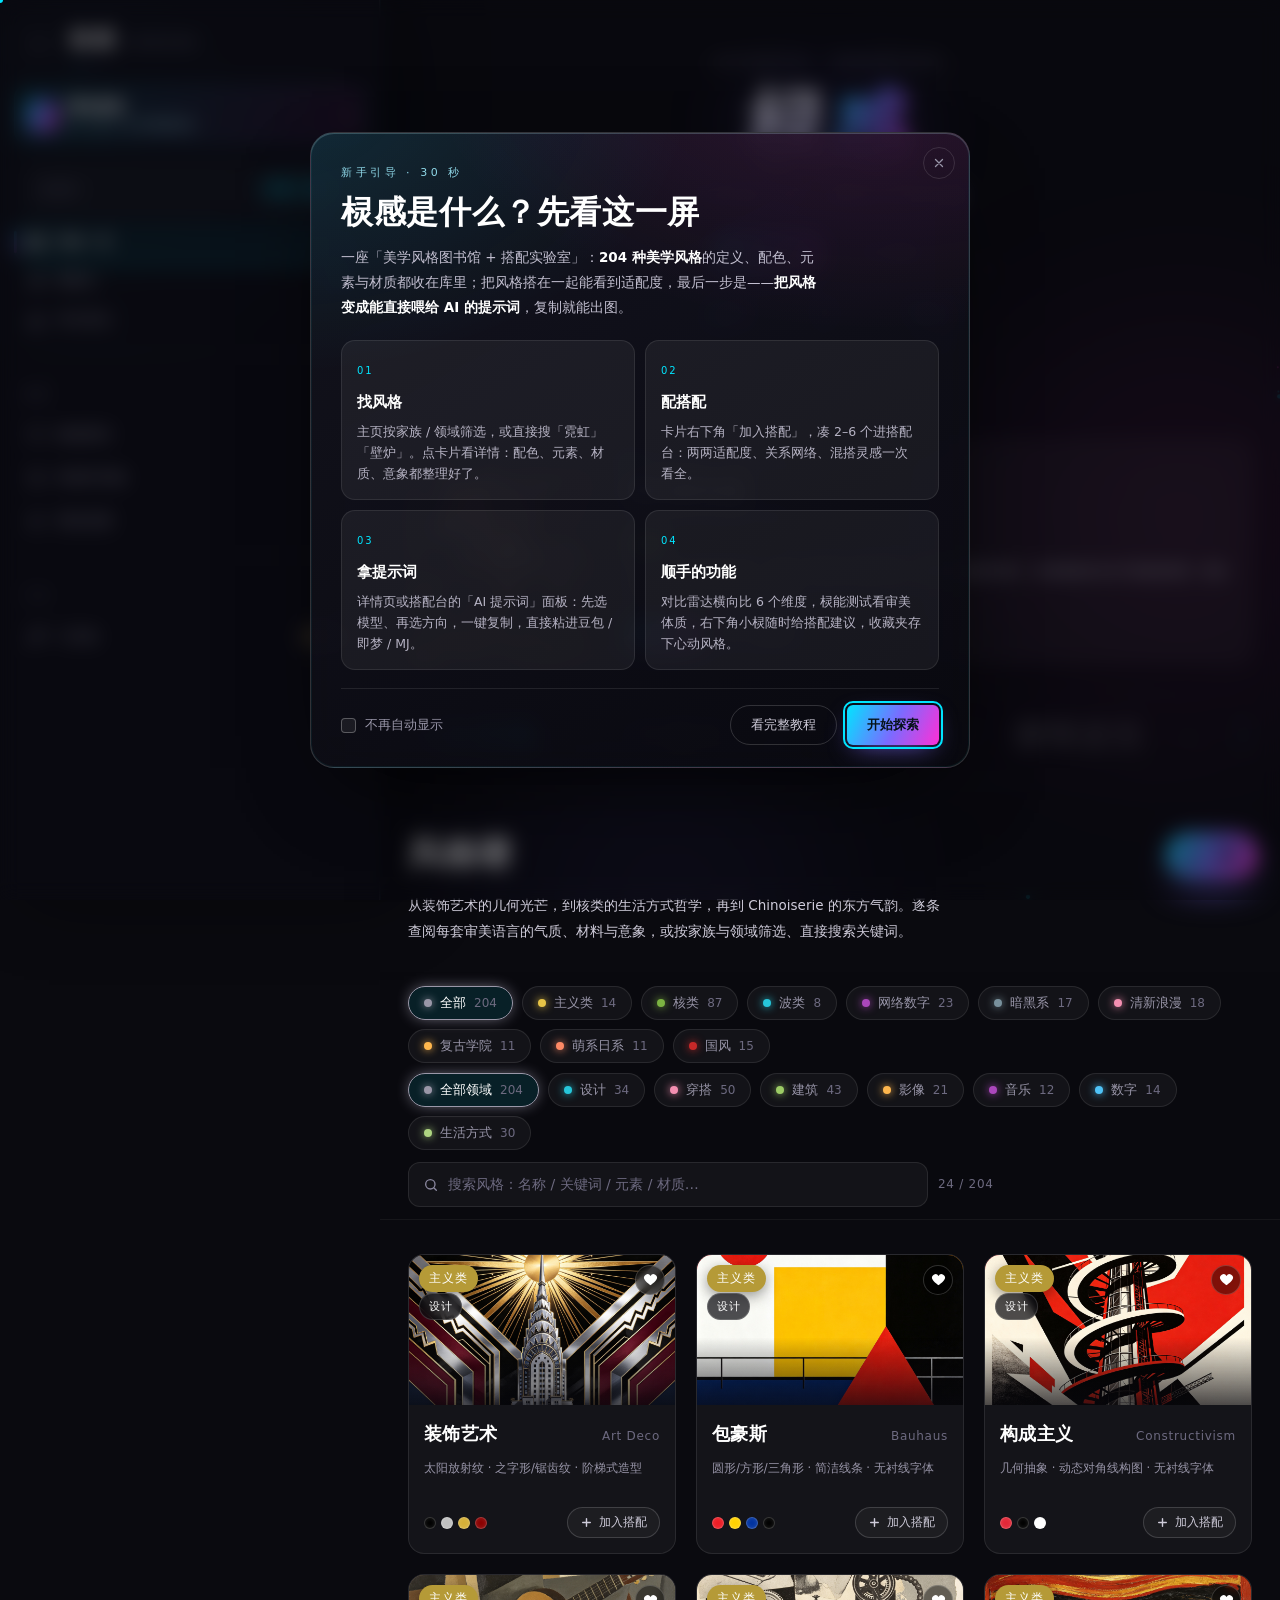
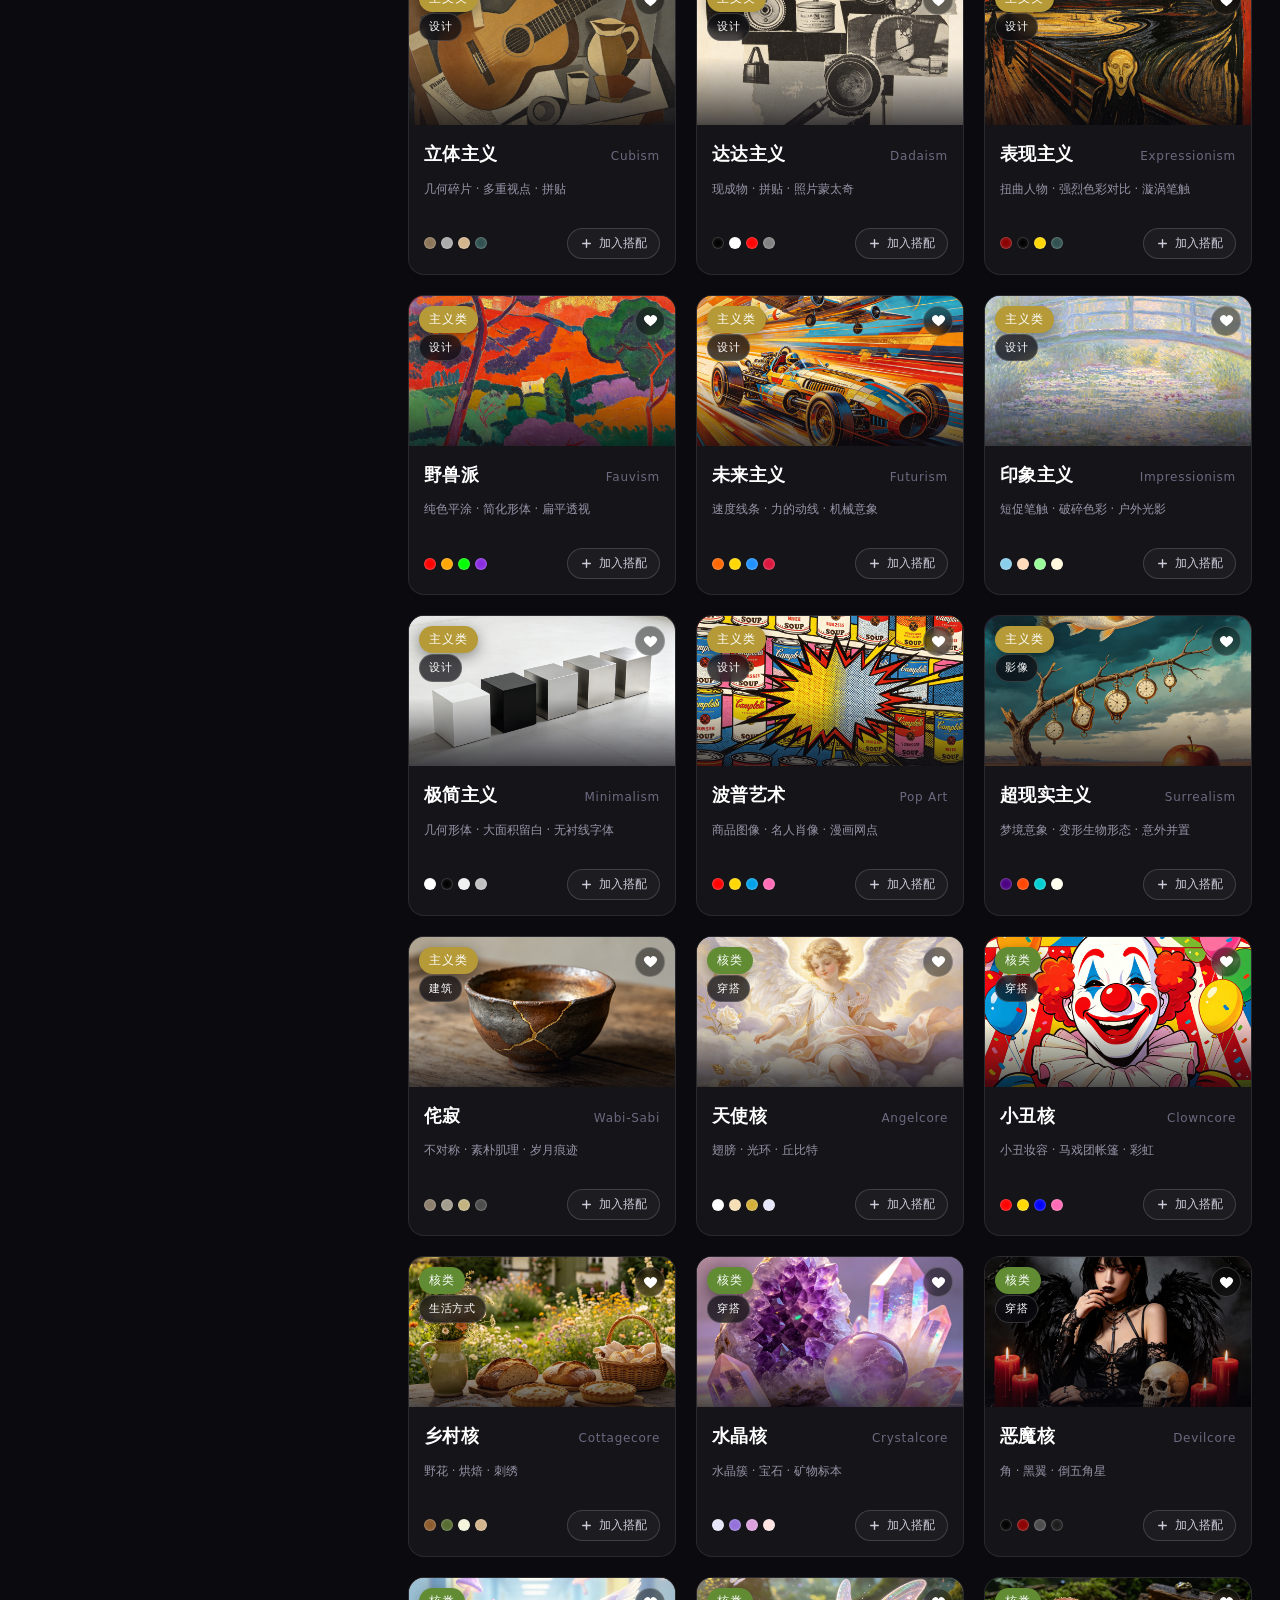
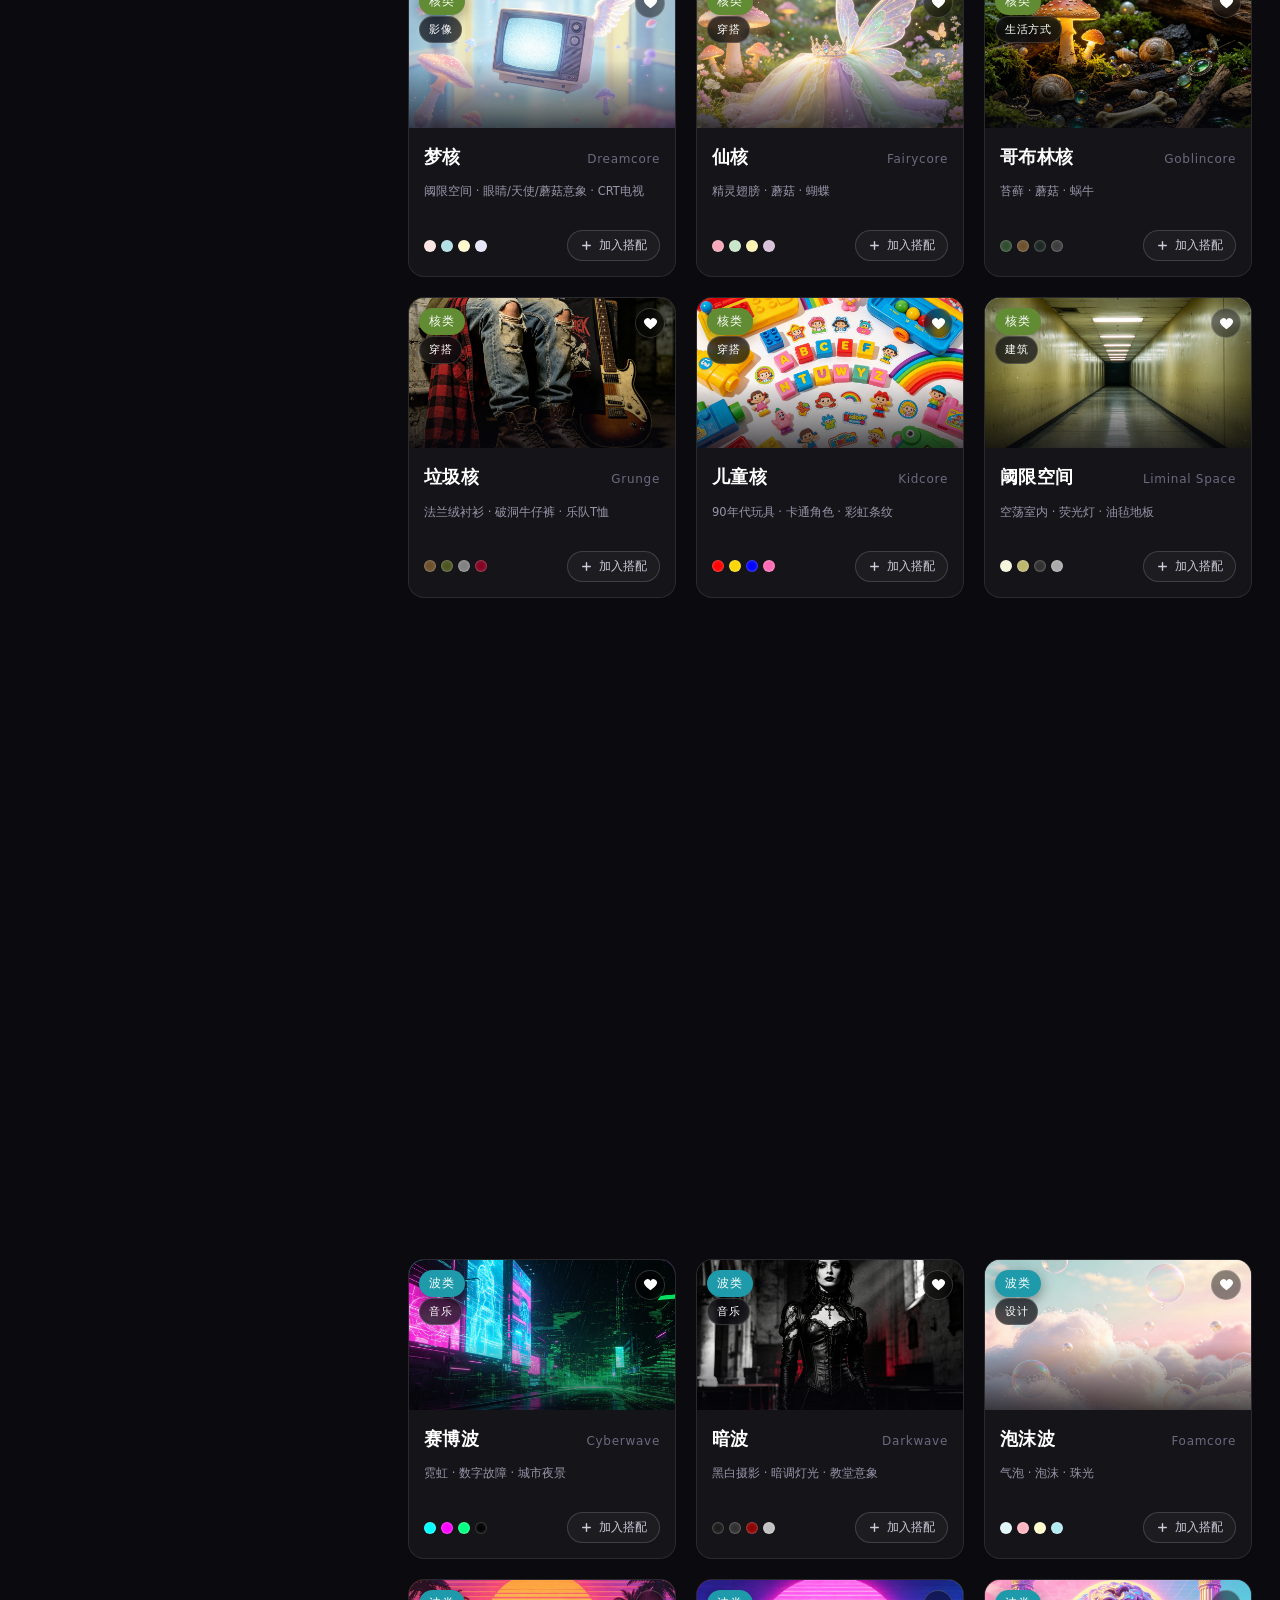
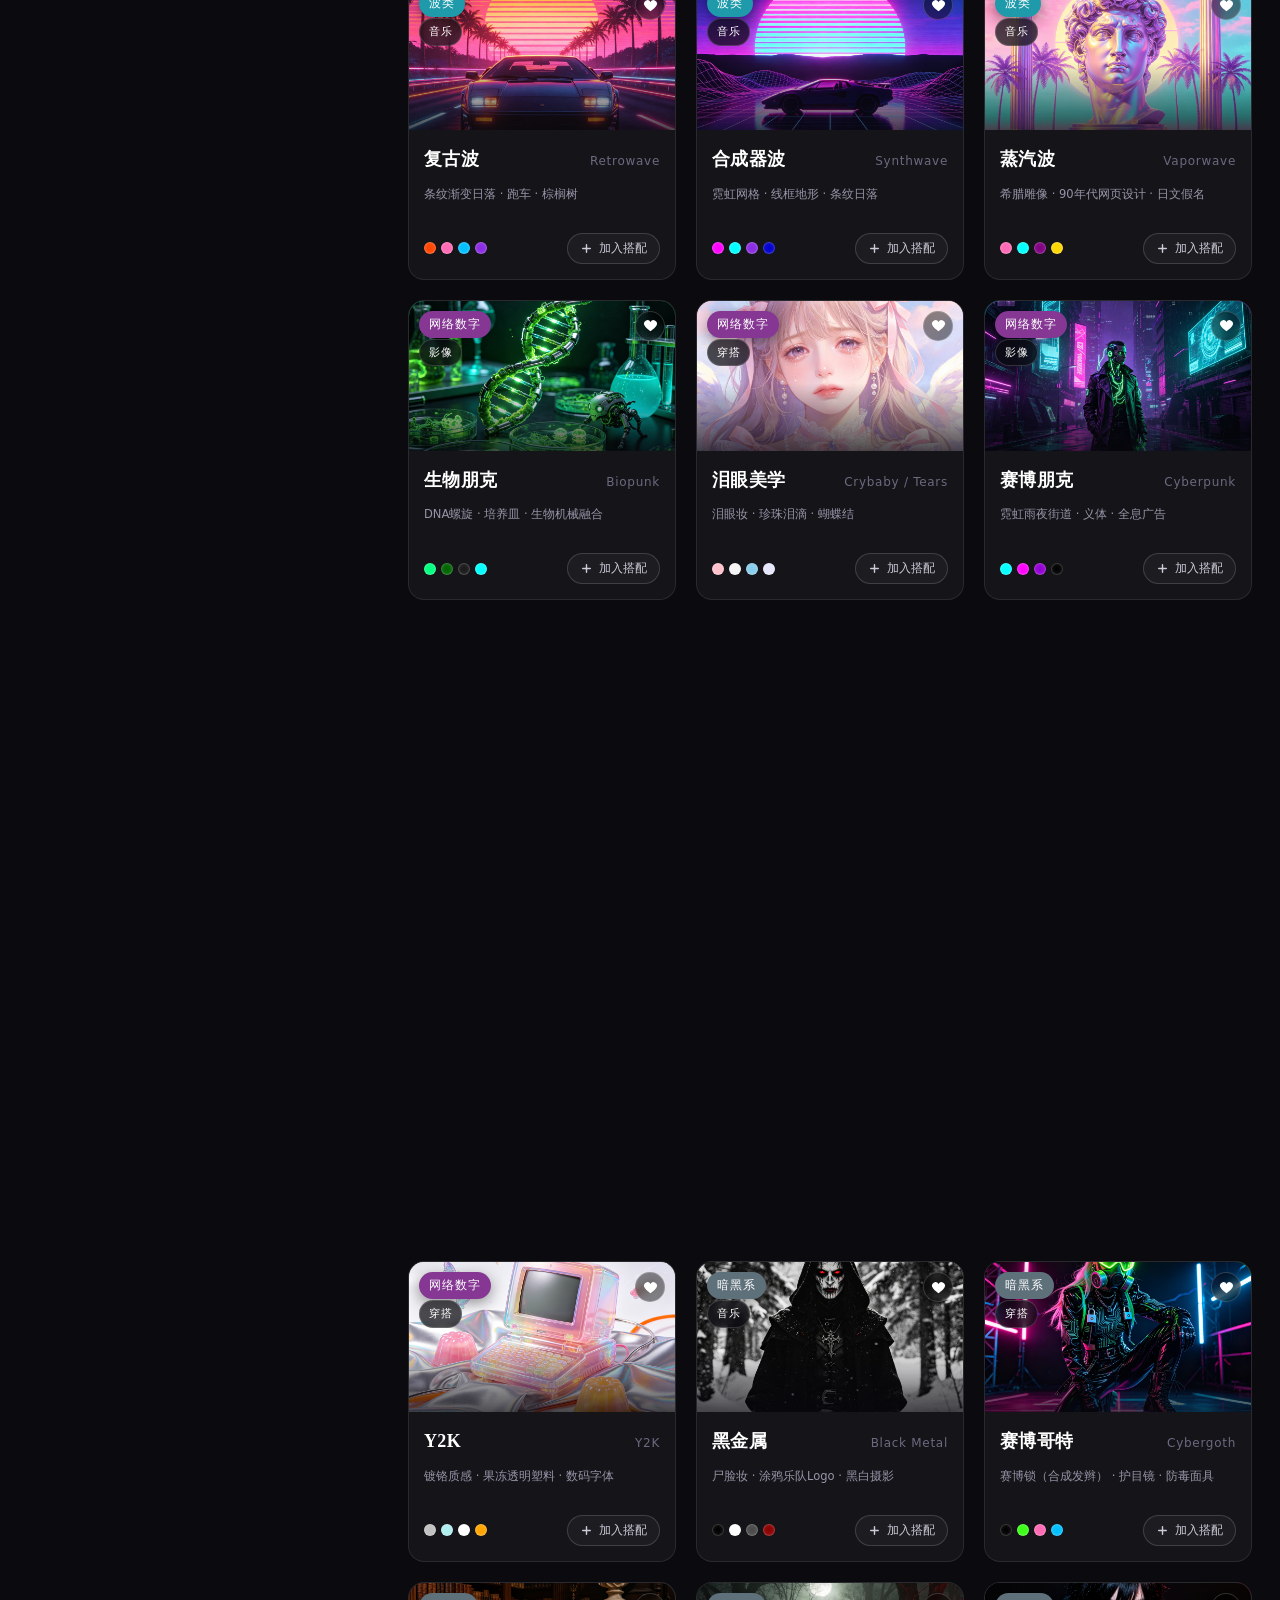
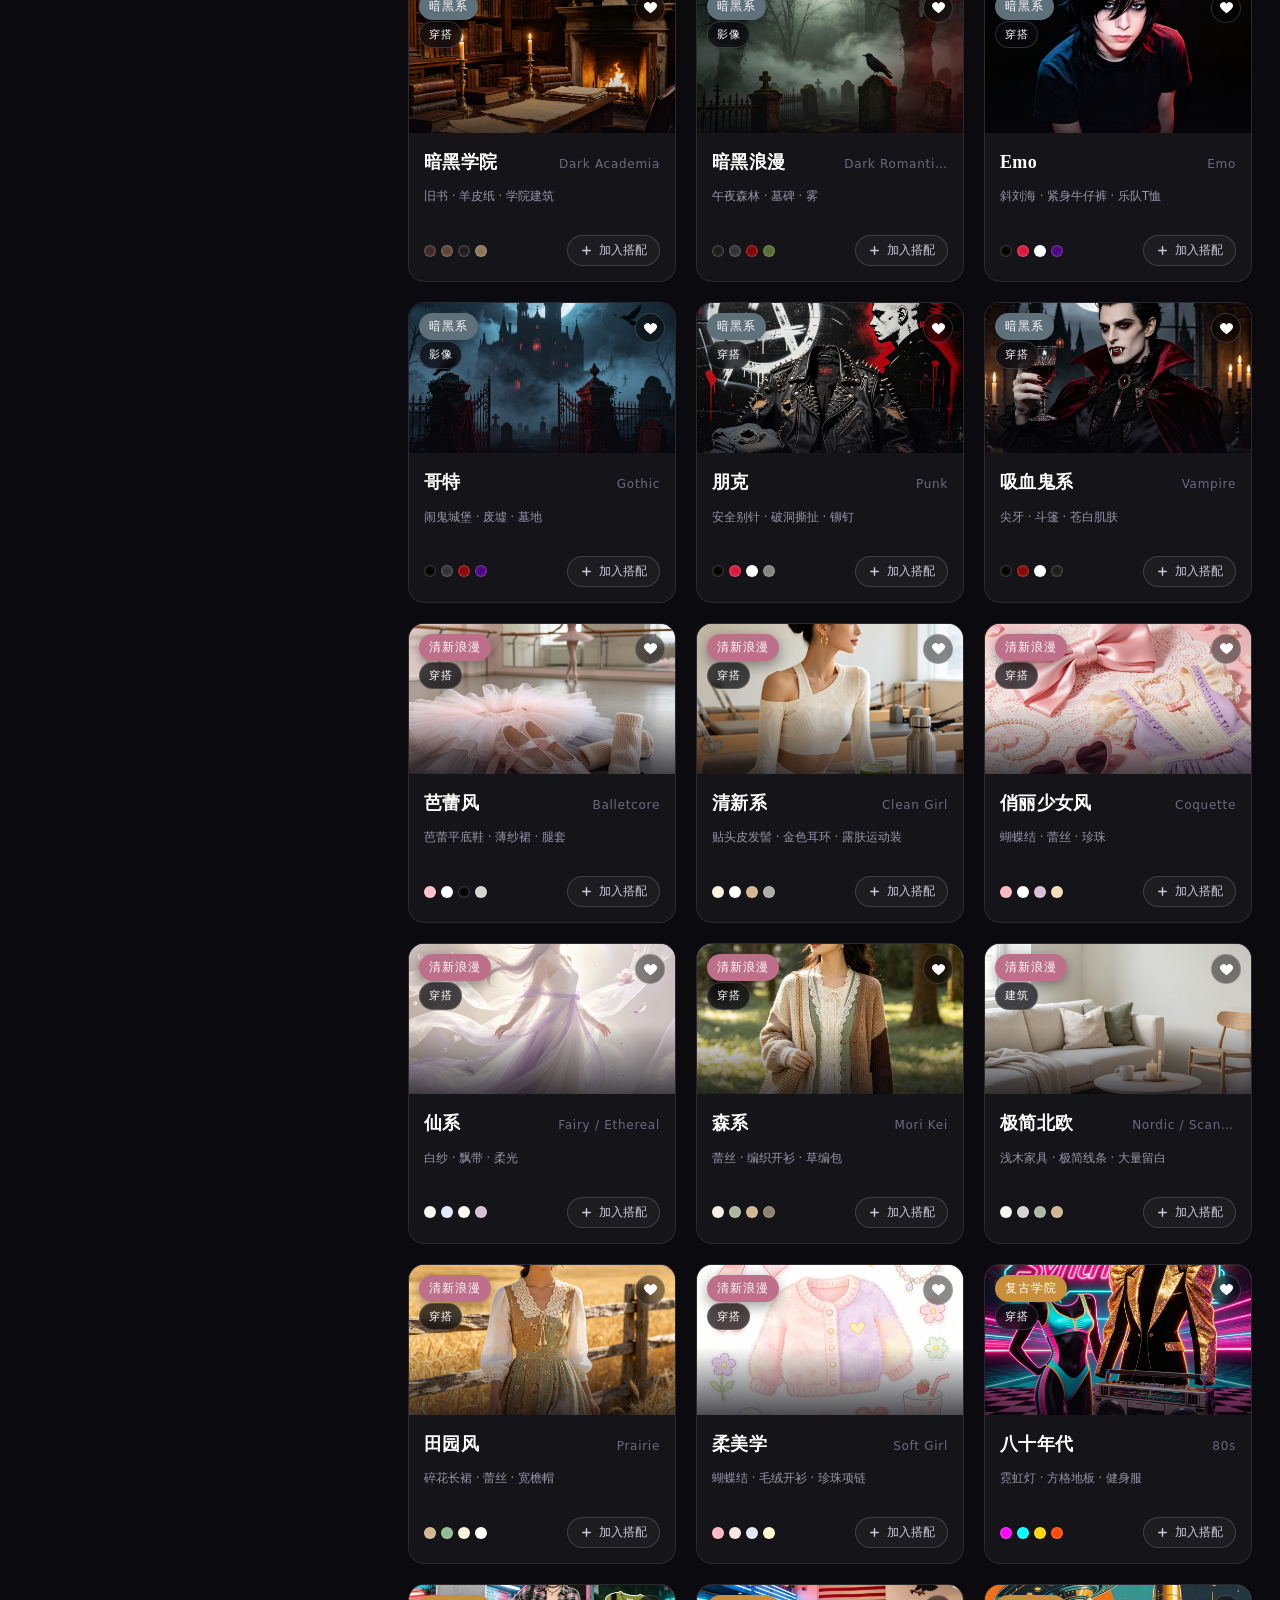
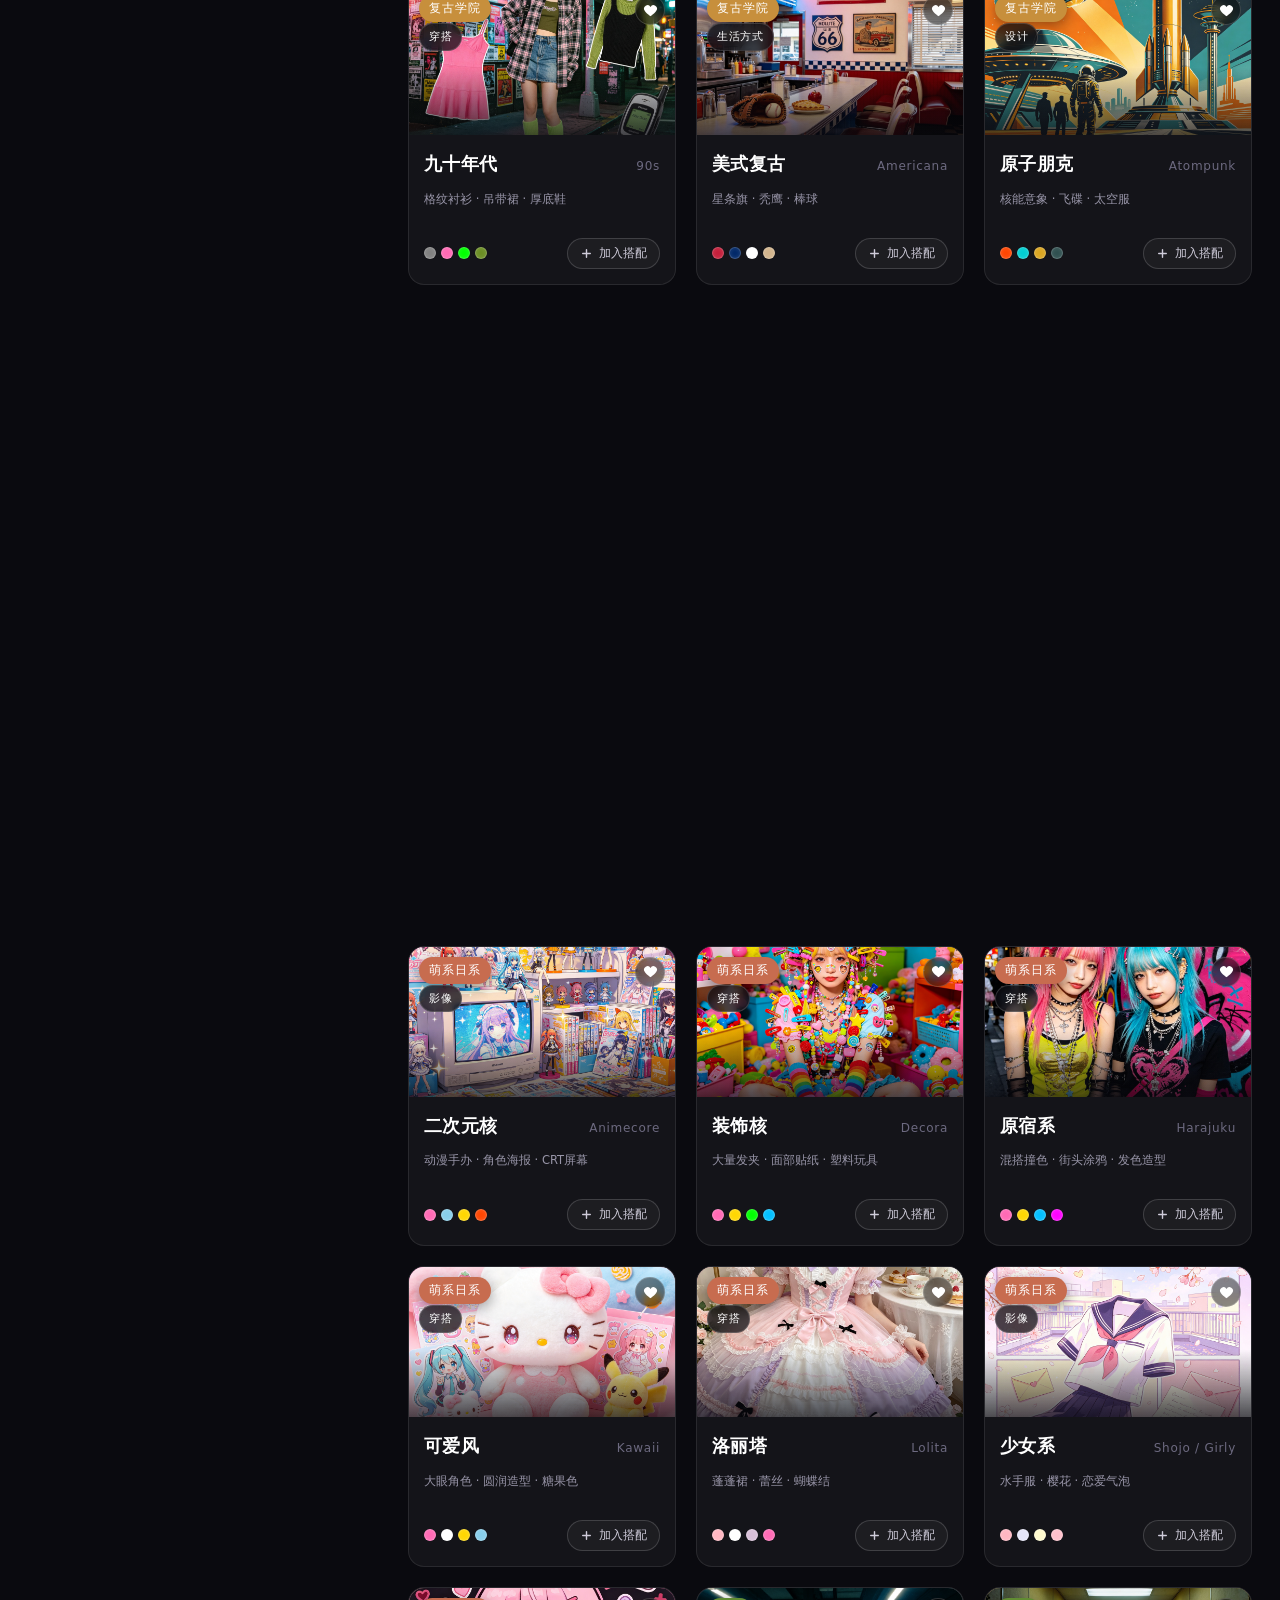
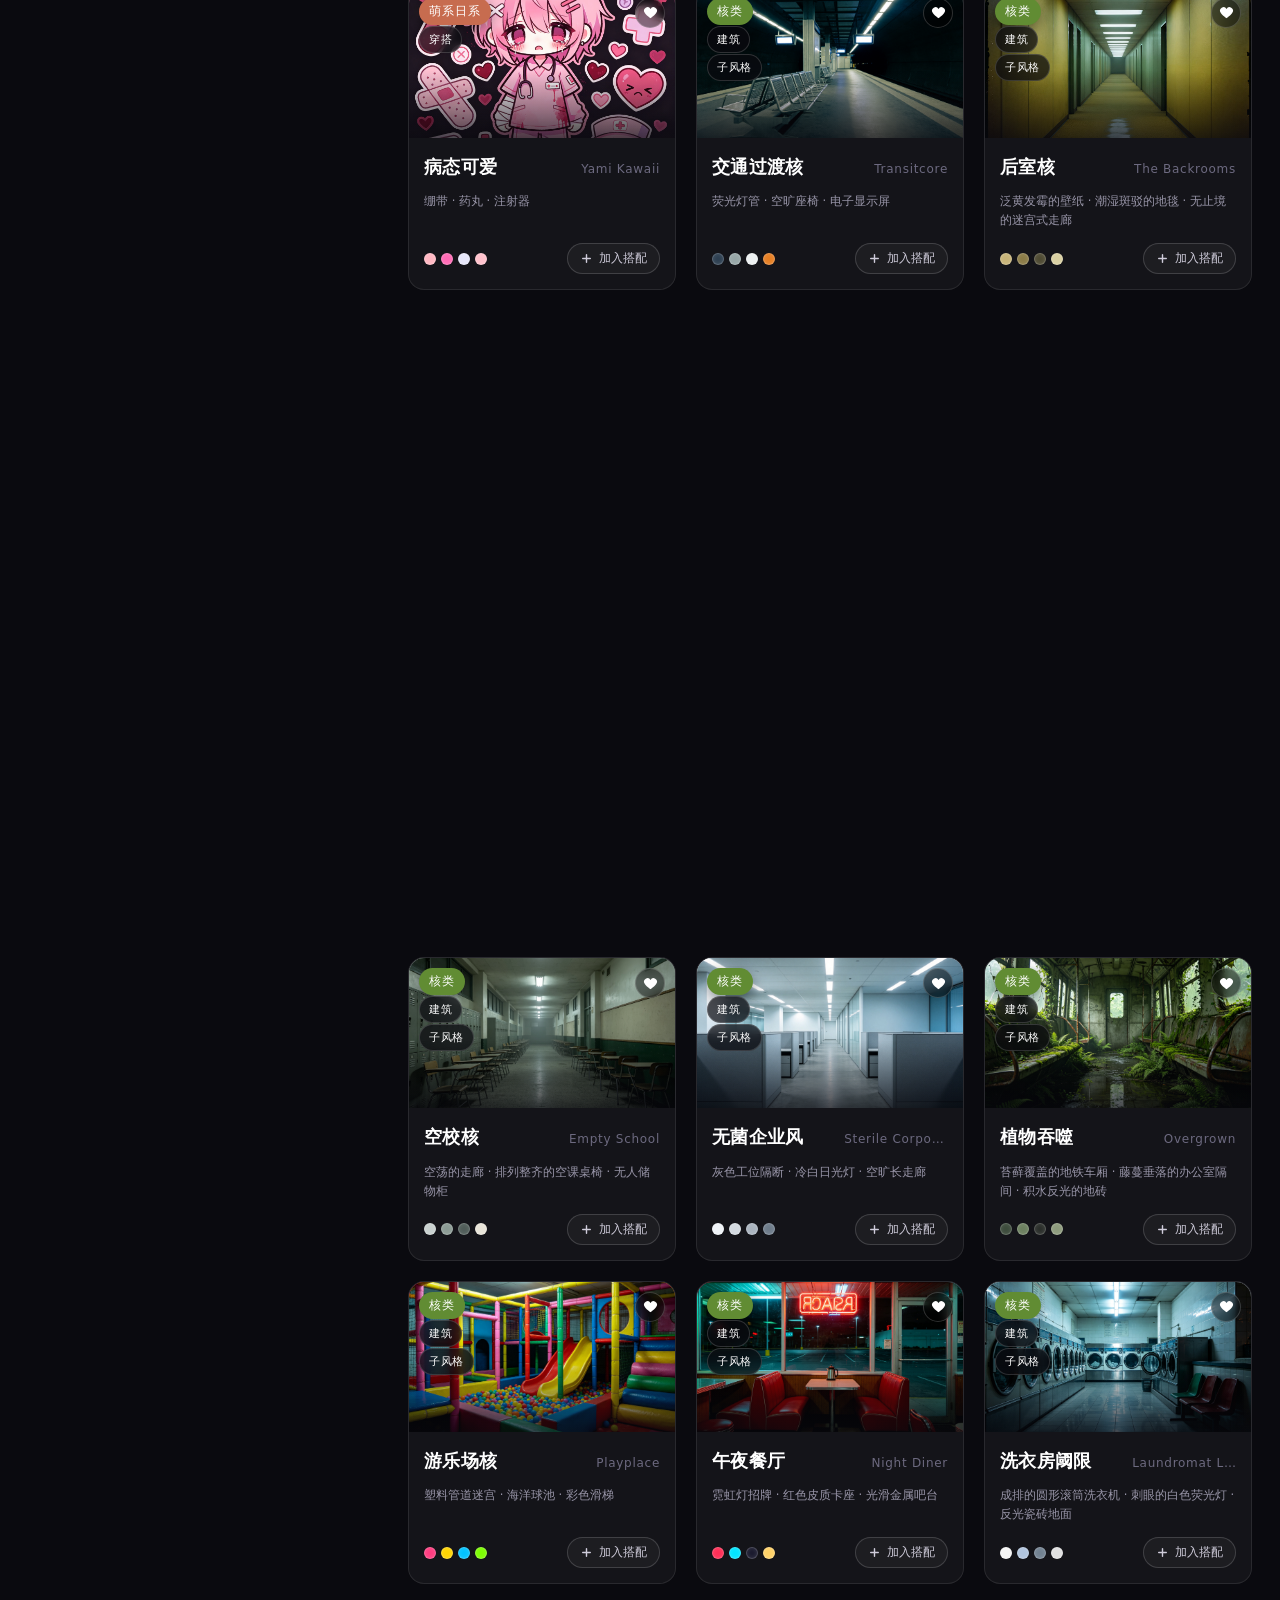
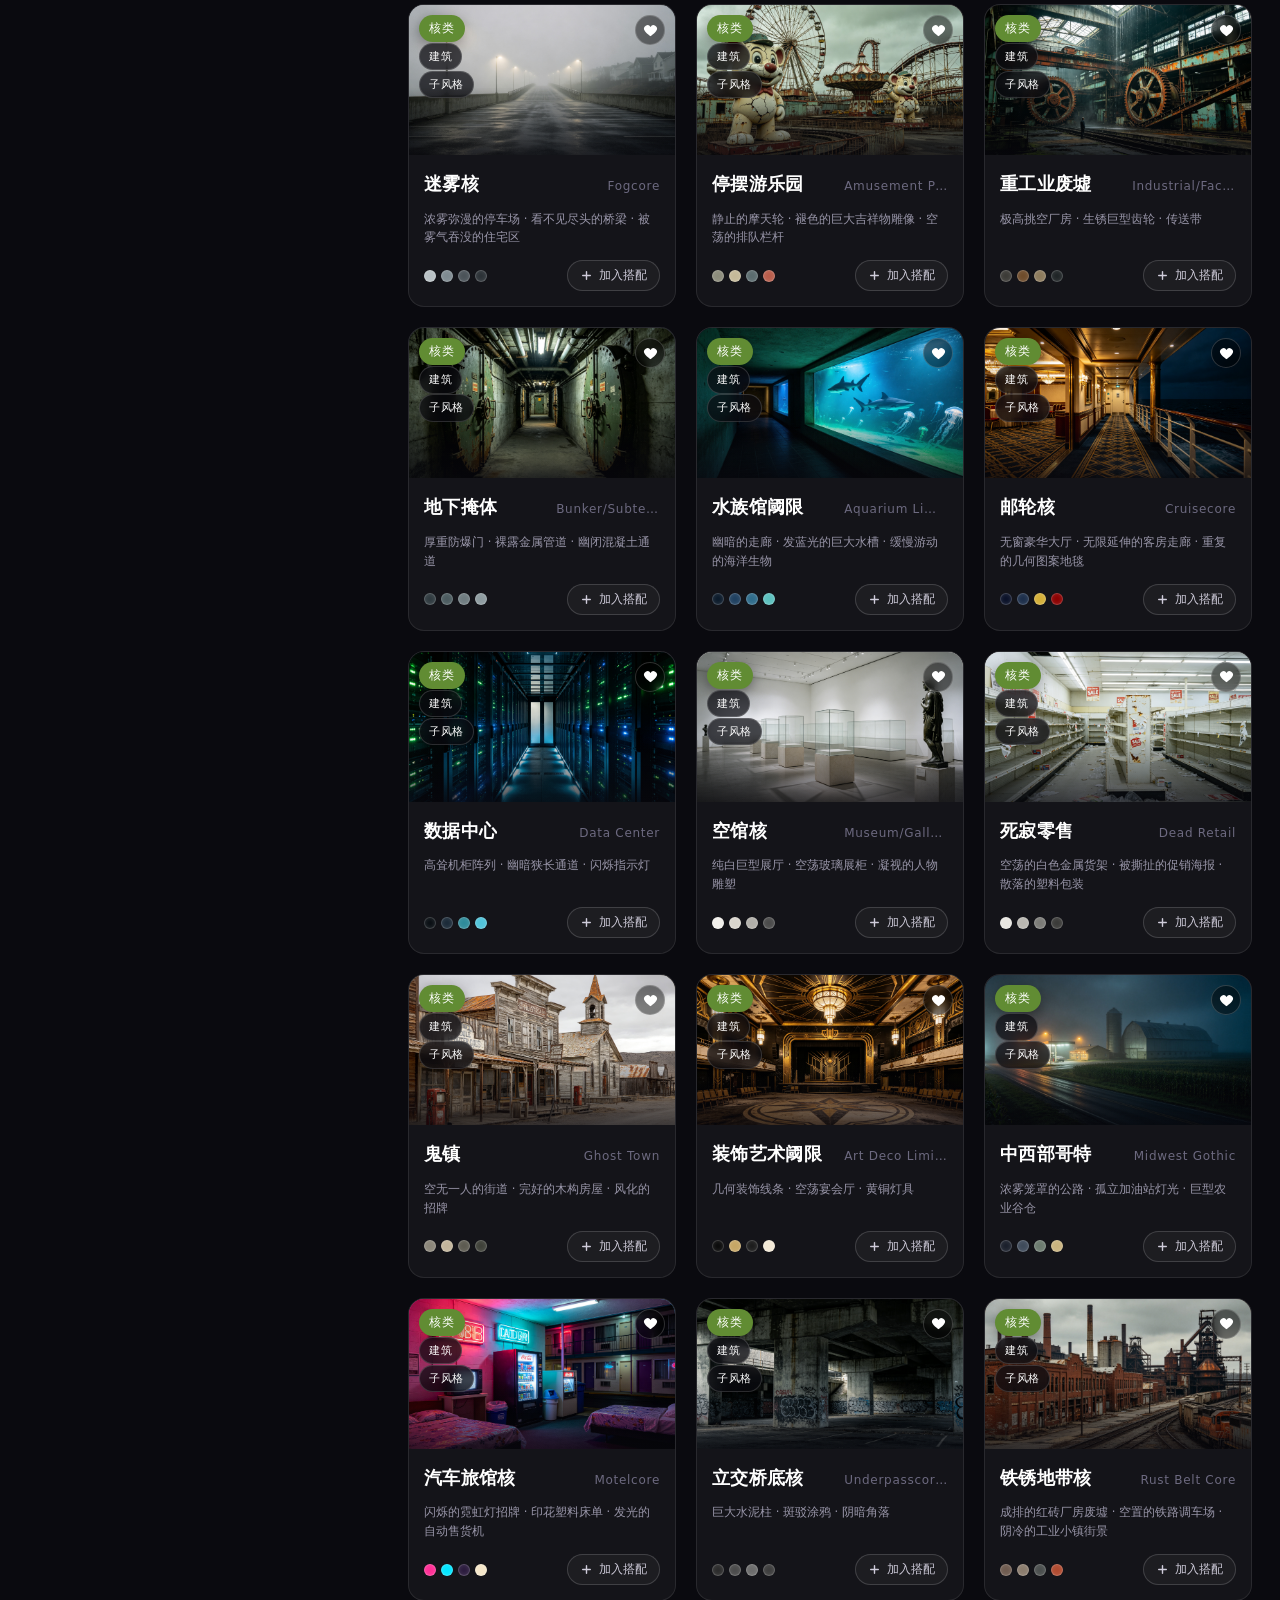
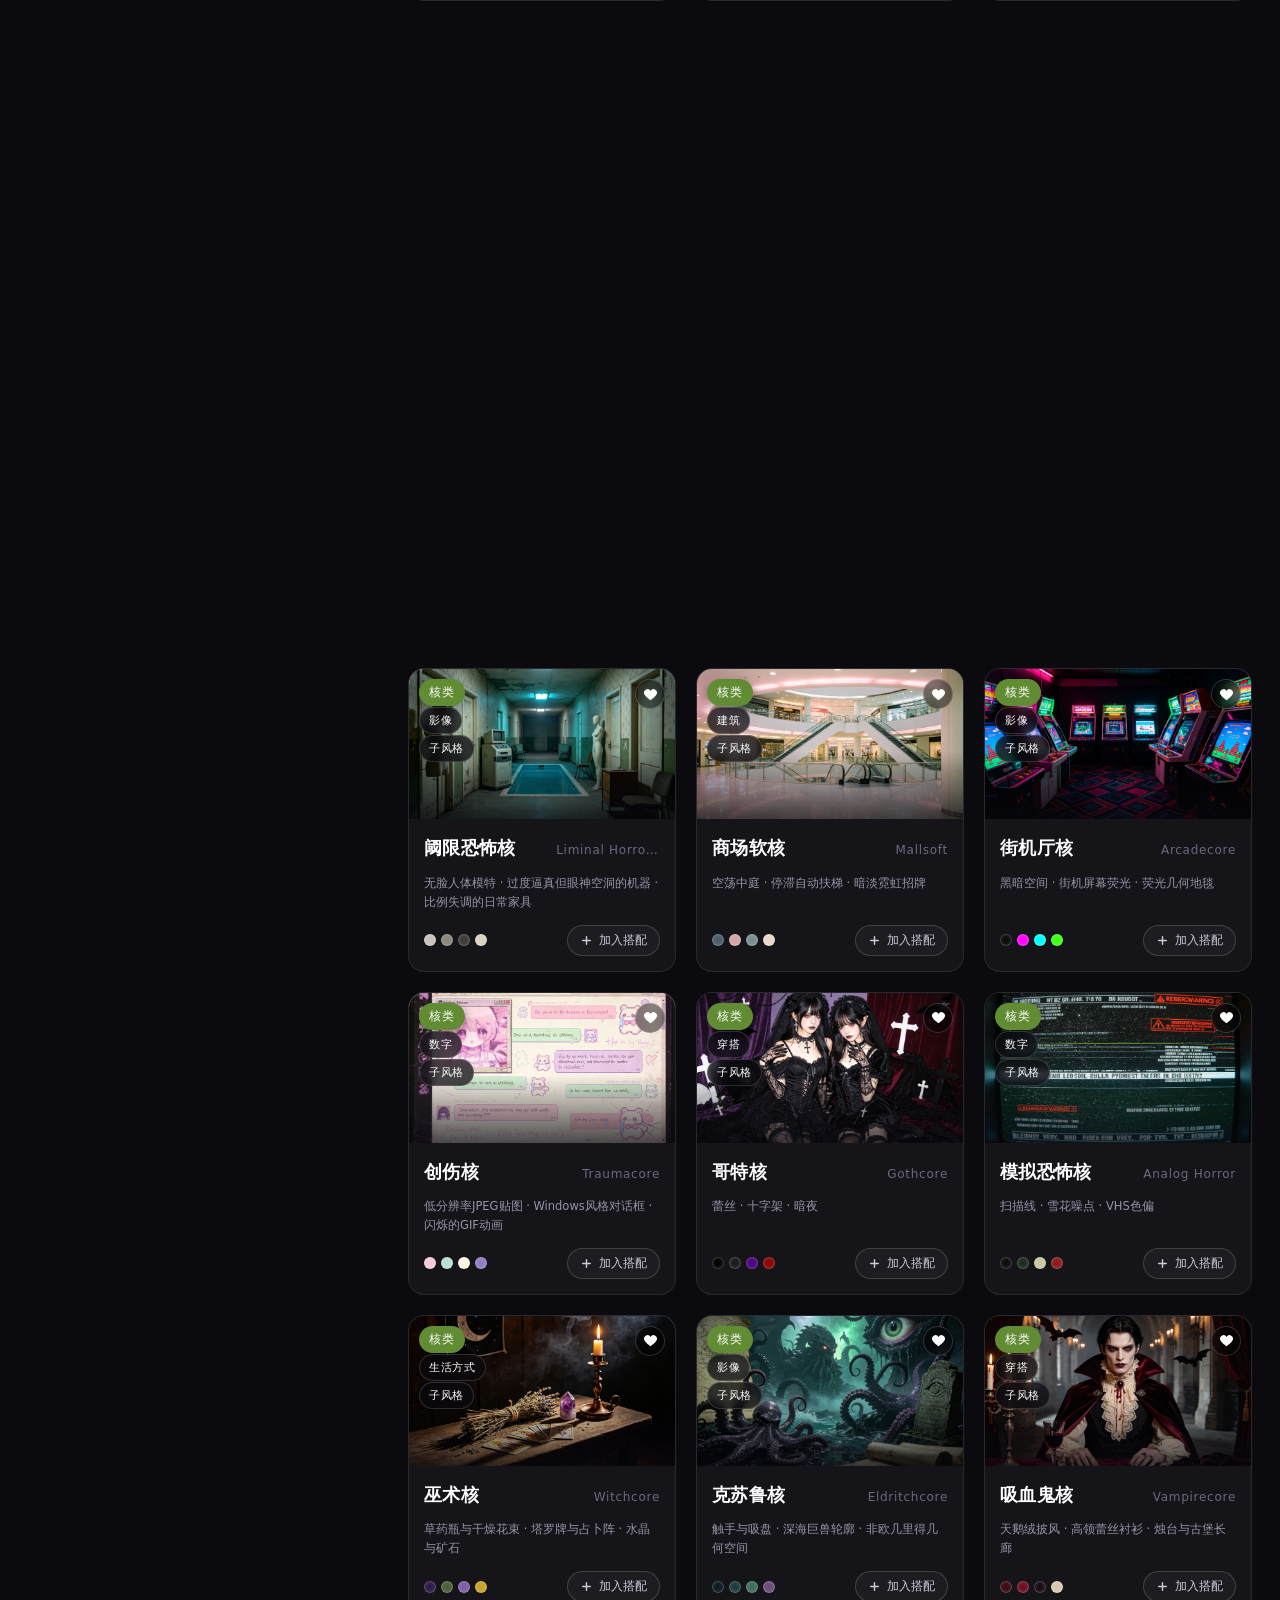
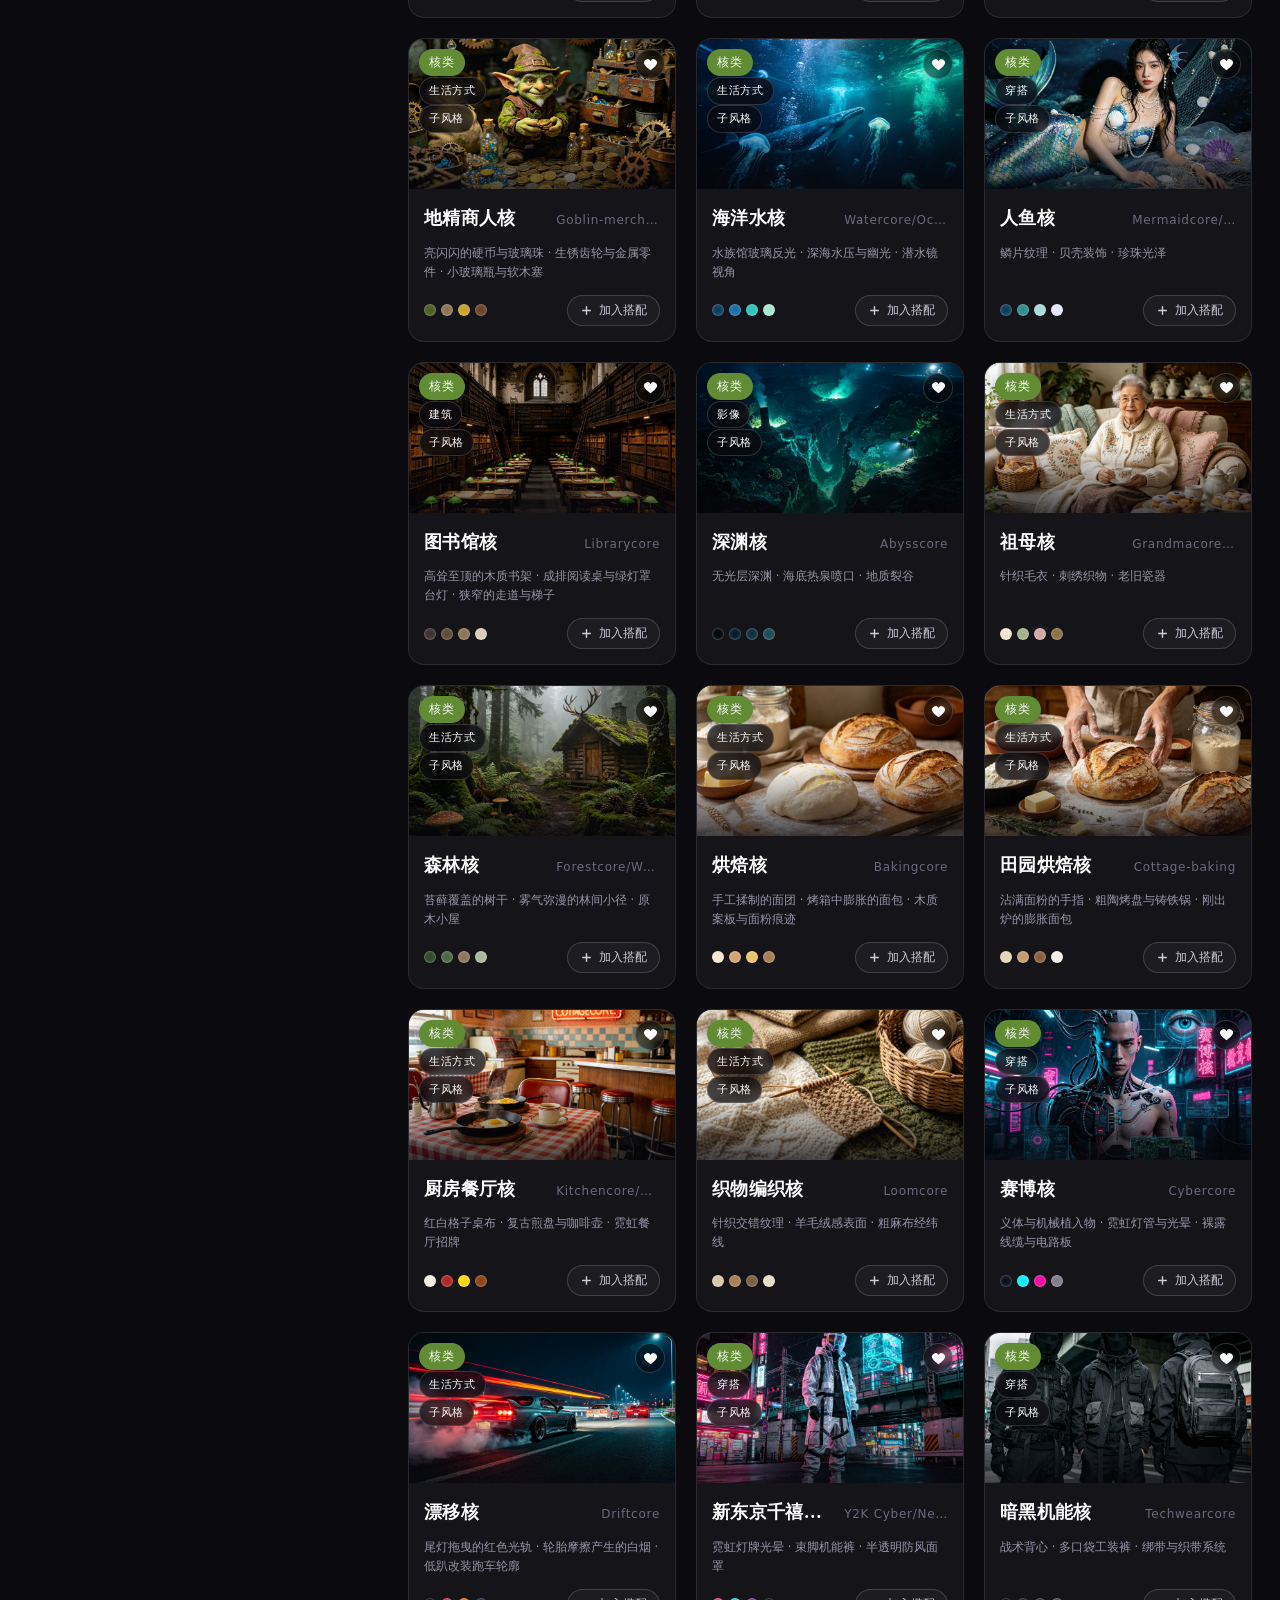
==== commit b12bf103: "v2.5.0 教程入口迁入侧边栏 + AI 提示词一键复制 + 修复 #/ 链接 1) 帮助更名教程，入口移到侧边栏顶部（.tour-entry，副标提示网站用途），移除主页右上角按钮；2) 首次进入" ====
--- a/index.html
+++ b/index.html
@@ -4,13 +4,25 @@
 <meta charset="UTF-8">
 <meta name="viewport" content="width=device-width, initial-scale=1.0">
 <title>棂感 · 美学风格科普与搭配平台</title>
-<meta name="description" content="棂感：204 种美学风格科普数据库与风格搭配实验室。探索主义、核类、波类、网络数字、暗黑系、清新浪漫、复古学院、萌系日系、国风九大风格家族，支持设计、穿搭、建筑等领域分类浏览。">
+<meta name="description" content="棂感：204 种美学风格科普数据库与风格搭配实验室。探索主义、核类、波类、网络数字、暗黑系、清新浪漫、复古学院、萌系日系、国风九大风格家族，支持设计、穿搭、建筑等领域分类浏览；搭配台可按模型与用途生成可直接复制的 AI 生图提示词。">
+<script>
+/* 地址栏净化：外部粘贴带 #/ 的链接也能正常进入，分享出去的链接保持干净地址 */
+(function(){
+  try {
+    var h = location.hash;
+    if (h === '' || h === '#' || h === '#/' || h === '#/home') {
+      if (h) history.replaceState(null, '', location.pathname + location.search);
+    }
+  } catch (e) {}
+})();
+</script>
 <link rel="icon" href="favicon.svg?v=2" type="image/svg+xml">
 <link rel="apple-touch-icon" href="favicon.svg?v=2">
 <link rel="preconnect" href="https://miaoda.feishu.cn">
 <link rel="stylesheet" href="https://miaoda.feishu.cn/fonts/css2?family=Noto+Sans+SC:wght@300;400;500;700;900&family=Noto+Serif+SC:wght@400;600;700;900&display=swap">
 <script src="echarts.min.js"></script>
 <link rel="stylesheet" href="advisor-chat.css">
+<link rel="stylesheet" href="prompt-studio.css?v=1">
 <style>
 /* ============ 基础与变量 ============ */
 :root{
@@ -642,9 +654,6 @@
 .dy-link:hover{color:#ff2d55;letter-spacing:.2em}
 .dy-link svg{width:14px;height:14px;opacity:.85}
 /* ===== 帮助中心 ===== */
-.help-btn{position:absolute;top:34px;right:0;display:inline-flex;align-items:center;gap:7px;padding:8px 14px;border-radius:999px;background:rgba(13,13,21,.6);border:1px solid var(--line);color:var(--muted);font-size:12.5px;letter-spacing:.08em;cursor:pointer;transition:all .25s;backdrop-filter:blur(6px);z-index:5}
-.help-btn svg{width:15px;height:15px}
-.help-btn:hover{color:#fff;border-color:rgba(123,107,255,.55);background:rgba(123,107,255,.14);transform:translateY(-1px)}
 .help-sec{margin:38px 0 8px}
 .help-sec-head{display:flex;align-items:baseline;gap:14px;margin-bottom:18px;border-bottom:1px solid var(--line);padding-bottom:12px}
 .help-no{font-family:var(--serif);font-size:15px;color:#7b6bff;letter-spacing:.1em}
@@ -673,7 +682,6 @@
 .help-about-row .v{font-size:13px;color:#fff}
 .help-about-row .v a{color:#7b6bff;text-decoration:none}
 .help-note{margin-top:16px;padding:13px 16px;border-radius:12px;background:rgba(255,212,121,.06);border:1px solid rgba(255,212,121,.25);font-size:12.5px;line-height:1.7;color:#e8d9b5}
-@media (max-width:1100px){.help-btn{top:16px;right:0}}
 /* 帮助中心返回键：与 .back-btn 同源样式，此处只做位置与间距 */
 .help-back{margin-bottom:16px}
 @media (max-width:640px){.help-back{margin-bottom:12px;padding:7px 14px;font-size:12.5px}}
@@ -689,6 +697,87 @@
 .cl-body p{margin:0;font-size:12.5px;line-height:1.7;color:var(--muted)}
 .cl-body .hl{color:#ffd479}
 @media (max-width:640px){.cl-item{flex-direction:column;gap:6px}.cl-ver{width:auto;flex-direction:row;align-items:baseline;gap:10px}}
+
+/* ===== 侧边栏：网站教程入口（v2.5） ===== */
+.rail-item.tour-entry{
+  padding:11px 12px;margin-bottom:6px;border-radius:13px;gap:10px;
+  background:linear-gradient(112deg,rgba(0,229,255,.12),rgba(255,47,214,.09));
+  border:1px solid rgba(0,229,255,.24);
+  transition:border-color .22s,background .22s,transform .22s;
+}
+.rail-item.tour-entry::before{display:none}
+.rail-item.tour-entry:hover{color:#fff;border-color:rgba(0,229,255,.55);background:linear-gradient(112deg,rgba(0,229,255,.19),rgba(255,47,214,.14));transform:translateY(-1px)}
+.tour-entry .te-ic{flex:none;width:30px;height:30px;border-radius:9px;display:grid;place-items:center;background:var(--grad);color:#06121a;box-shadow:0 6px 16px -8px rgba(123,107,255,.9)}
+.tour-entry .te-ic svg{width:16px;height:16px;stroke-width:2}
+.tour-entry .te-txt{flex:1;min-width:0;display:flex;flex-direction:column;gap:1px;text-align:left}
+.tour-entry .te-txt b{font-size:13.5px;font-weight:700;color:#fff;letter-spacing:.02em;line-height:1.4}
+.tour-entry .te-txt em{font-style:normal;font-size:11px;color:#9fd8e6;line-height:1.4;white-space:nowrap;overflow:hidden;text-overflow:ellipsis}
+.tour-entry .te-arrow{flex:none;font-size:13px;color:rgba(255,255,255,.5);transition:transform .22s,color .22s}
+.rail-item.tour-entry:hover .te-arrow{transform:translateX(3px);color:#fff}
+body.side-collapsed .tour-entry{padding:5px;width:40px;margin:0 auto 6px}
+body.side-collapsed .tour-entry .te-ic{width:30px;height:30px}
+body.side-collapsed .tour-entry .te-txt,
+body.side-collapsed .tour-entry .te-arrow{display:none}
+
+/* ===== 新手教程：半透明玻璃浮层（v2.5） ===== */
+.tour{
+  position:fixed;inset:0;z-index:70;display:flex;align-items:center;justify-content:center;
+  padding:24px;background:rgba(6,6,12,.5);
+  backdrop-filter:blur(10px);-webkit-backdrop-filter:blur(10px);
+  opacity:0;visibility:hidden;transition:opacity .32s var(--ease);
+}
+.tour.open{opacity:1;visibility:visible}
+.tour-card{
+  position:relative;width:100%;max-width:660px;max-height:88vh;overflow-y:auto;
+  padding:30px 30px 22px;border-radius:24px;
+  background:
+    radial-gradient(120% 78% at 86% -14%, rgba(255,47,214,.13), transparent 58%),
+    radial-gradient(110% 76% at -6% -6%, rgba(0,229,255,.12), transparent 58%),
+    linear-gradient(152deg, rgba(21,21,33,.90), rgba(10,10,16,.86));
+  border:1px solid rgba(255,255,255,.16);
+  backdrop-filter:blur(26px) saturate(1.15);-webkit-backdrop-filter:blur(26px) saturate(1.15);
+  box-shadow:0 34px 90px -34px rgba(0,0,0,.92),inset 0 1px 0 rgba(255,255,255,.16),inset 0 0 0 1px rgba(0,229,255,.06);
+  transform:translateY(20px) scale(.97);transition:transform .42s var(--ease);
+}
+.tour.open .tour-card{transform:none}
+.tour-x{position:absolute;top:14px;right:14px;width:32px;height:32px;border-radius:50%;display:grid;place-items:center;color:var(--muted);border:1px solid rgba(255,255,255,.12);transition:all .2s;z-index:2}
+.tour-x:hover{color:#fff;border-color:rgba(255,255,255,.4);background:rgba(255,255,255,.08)}
+.tour-x svg{width:14px;height:14px;stroke:currentColor;fill:none;stroke-width:2.2;stroke-linecap:round}
+.tour-eyebrow{font-size:11px;letter-spacing:.32em;color:#8fd8e8}
+.tour-title{font-family:var(--serif);font-size:clamp(24px,3.4vw,32px);color:#fff;line-height:1.3;margin:10px 0 0}
+.tour-lede{margin-top:12px;font-size:13.5px;line-height:1.85;color:#c2bfd0;max-width:56ch}
+.tour-lede b{color:#fff;font-weight:700}
+.tour-steps{display:grid;grid-template-columns:1fr 1fr;gap:10px;margin:20px 0 18px}
+.tour-step{padding:14px 15px 15px;border-radius:14px;background:rgba(255,255,255,.055);border:1px solid rgba(255,255,255,.09)}
+.tour-step .ts-no{font-size:10px;letter-spacing:.2em;color:var(--cyan);font-variant-numeric:tabular-nums}
+.tour-step b{display:block;font-family:var(--serif);font-size:15px;color:#fff;margin:6px 0 5px}
+.tour-step p{margin:0;font-size:12.5px;line-height:1.7;color:#b6b3c4}
+.tour-foot{display:flex;align-items:center;justify-content:space-between;gap:14px;flex-wrap:wrap;border-top:1px solid rgba(255,255,255,.09);padding-top:16px}
+.tour-keep{display:inline-flex;align-items:center;gap:9px;font-size:12.5px;color:var(--muted);cursor:pointer;user-select:none}
+.tour-keep input{
+  appearance:none;-webkit-appearance:none;flex:none;
+  width:15px;height:15px;border-radius:4px;position:relative;cursor:pointer;
+  border:1px solid rgba(255,255,255,.28);background:rgba(255,255,255,.06);
+  transition:background .18s,border-color .18s;
+}
+.tour-keep input:hover{border-color:rgba(0,229,255,.6)}
+.tour-keep input:checked{background:var(--grad);border-color:transparent}
+.tour-keep input:checked::after{
+  content:"";position:absolute;left:4px;top:4.2px;width:7px;height:3.5px;
+  border-left:2px solid #06121a;border-bottom:2px solid #06121a;transform:rotate(-45deg);
+}
+.tour-actions{display:flex;gap:10px;flex-wrap:wrap}
+.tour-actions .btn-primary,.tour-actions .btn-ghost{padding:10px 20px;font-size:13px}
+@media (max-width:560px){
+  .tour{padding:14px}
+  .tour-card{padding:24px 18px 18px;border-radius:20px}
+  .tour-title{font-size:23px}
+  .tour-lede{font-size:13px}
+  .tour-steps{grid-template-columns:1fr;gap:8px;margin:16px 0 14px}
+  .tour-step{padding:12px 13px}
+  .tour-foot{flex-direction:column;align-items:stretch;gap:12px}
+  .tour-actions{justify-content:flex-end}
+}
 
 /* ============ 小棂 · 快捷建议芯片 ============ */
 .lg-quickrow{flex:none;display:flex;gap:7px;overflow-x:auto;padding:10px 13px 2px;scrollbar-width:none}
@@ -831,6 +920,12 @@
       <div class="side-brand">棂感<small>LINGGAN</small></div>
     </div>
 
+    <button class="rail-item tour-entry" data-route="#/tour" type="button" id="tour-entry" aria-label="网站教程：第一次来，30 秒看懂棂感">
+      <span class="te-ic"><svg viewBox="0 0 24 24"><path d="M4 5.5A2.5 2.5 0 0 1 6.5 3H19v15H6.5A2.5 2.5 0 0 0 4 20.5z"/><path d="M9 7.5h6M9 11h4"/></svg></span>
+      <span class="te-txt"><b>网站教程</b><em>第一次来？30 秒看懂棂感</em></span>
+      <span class="te-arrow" aria-hidden="true">→</span>
+    </button>
+
     <div class="user-box" id="user-box"></div>
     <nav class="side-nav" aria-label="主导航">
       <button class="rail-item" data-route="#/" type="button">
@@ -889,10 +984,6 @@
 
   <!-- ===== 视图：首页一览 ===== -->
   <section class="view" id="view-home">
-    <button class="help-btn" id="help-open" type="button" title="帮助中心" aria-label="帮助中心" onclick="location.hash='#/help'">
-      <svg viewBox="0 0 24 24" fill="none" stroke="currentColor" stroke-width="2" stroke-linecap="round"><circle cx="12" cy="12" r="9"/><path d="M9.2 9a2.8 2.8 0 0 1 5.5.8c0 1.9-2.6 2.3-2.6 4M12 17.4v.1"/></svg>
-      <span>帮助</span>
-    </button>
     <div class="hero">
             <div class="hero-eyebrow">美学风格科普 · 风格搭配实验室</div>
       <h1 class="hero-title">
@@ -983,7 +1074,7 @@
       </div>
       <div class="f-side">
         <div class="f-creator">创作者：<b>汐棂月</b></div>
-        <button class="f-link" type="button" onclick="location.hash='#/help'">帮助中心</button>
+        <button class="f-link" type="button" onclick="location.hash='#/tour'">教程</button>
         <p class="f-note">收藏、搭配与账号只保存在你的浏览器本地，不上传服务器。</p>
       </div>
     </footer>
@@ -1027,21 +1118,22 @@
   </section>
 
 
-  <!-- ===== 视图：帮助中心 ===== -->
+  <!-- ===== 视图：教程 ===== -->
   <section class="view" id="view-help">
     <div class="view-head">
       <button class="back-btn help-back" type="button" onclick="location.hash='#/'">
         <svg viewBox="0 0 24 24"><path d="M19 12H5M11 18l-6-6 6-6"/></svg>返回主页
       </button>
-      <h2>帮助中心</h2>
-      <p>从快速上手到用棂感辅助 AI 创作，这里有你需要的全部说明。</p>
+      <h2>教程</h2>
+      <p>棂感是一座「美学风格图书馆 + 搭配实验室」：查 204 种风格的定义、配色、元素与材质，把风格搭在一起看适配度，再一键拿走能直接喂给 AI 生图工具的提示词。下面是完整用法。</p>
     </div>
 
     <div class="help-sec">
-      <div class="help-sec-head"><span class="help-no">01</span><h3>快速上手</h3><span class="help-sub">八个模块，各司其职</span></div>
+      <div class="help-sec-head"><span class="help-no">01</span><h3>快速上手</h3><span class="help-sub">九个模块，各司其职</span></div>
       <div class="help-grid">
         <div class="help-card"><span class="help-ic"><svg viewBox="0 0 24 24" fill="none" stroke="currentColor" stroke-width="2" stroke-linecap="round"><path d="M3 12h4l2-6 4 12 2-6h6"/></svg></span><b>风格一览</b><p>主页即风格库：204 种美学风格按 9 大家族、7 大分类陈列。可用家族/分类标签筛选，或用搜索框按名称、元素、材质、关键词检索。点卡片进入详情。</p></div>
         <div class="help-card"><span class="help-ic"><svg viewBox="0 0 24 24" fill="none" stroke="currentColor" stroke-width="2" stroke-linecap="round"><path d="M4 5h16M4 12h10M4 19h13"/></svg></span><b>搭配台</b><p>在卡片右下角「加入搭配」，选择 2–6 个风格。棂感会计算两两适配度，生成搭配报告、关系网络与一段混搭灵感文案。</p></div>
+        <div class="help-card"><span class="help-ic"><svg viewBox="0 0 24 24" fill="none" stroke="currentColor" stroke-width="2" stroke-linecap="round" stroke-linejoin="round"><path d="M4 6h16M4 12h12M4 18h7"/><path d="M17 15l3 3-3 3"/></svg></span><b>AI 提示词 · 一键复制</b><p>详情页与搭配台都有「AI 提示词」面板：先选<strong>模型</strong>（豆包 Seedream、Midjourney、Flux / SD、通义万相）和<strong>方向</strong>（海报、产品图、人物写真、场景、插画、品牌视觉），提示词会按该模型的语言习惯自动拼好，点一下就能复制。</p></div>
         <div class="help-card"><span class="help-ic"><svg viewBox="0 0 24 24" fill="none" stroke="currentColor" stroke-width="2"><circle cx="12" cy="12" r="9"/><path d="M12 3a9 9 0 0 1 9 9h-9z"/></svg></span><b>对比雷达</b><p>选择 2–3 个风格，从色彩浓度、科技感、自然感、暗黑度、复古度、精致度六个维度横向对比，直观看出差异。</p></div>
         <div class="help-card"><span class="help-ic"><svg viewBox="0 0 24 24" fill="none" stroke="currentColor" stroke-width="2" stroke-linecap="round"><path d="M4 20h16M6 20V9M11 20V4M16 20v-8"/></svg></span><b>棂能测试</b><p>回答 12 个审美偏好问题，棂感会解读出你天生亲近的风格体质，并推荐与你最契合的风格与搭配方向。</p></div>
         <div class="help-card"><span class="help-ic"><svg viewBox="0 0 24 24" fill="none" stroke="currentColor" stroke-width="2" stroke-linecap="round"><path d="M3 5h18M3 12h18M3 19h12"/></svg></span><b>风格时间轴</b><p>沿时间之河看美学风格如何诞生、流行与复兴，从 17 世纪的中国风到 2020 年代的赛博空间，可按年代与家族筛选。</p></div>
@@ -1052,7 +1144,18 @@
     </div>
 
     <div class="help-sec">
-      <div class="help-sec-head"><span class="help-no">02</span><h3>辅助 AI 创作指南</h3><span class="help-sub">生图 / 生视频提示词怎么来</span></div>
+      <div class="help-sec-head"><span class="help-no">02</span><h3>AI 提示词 · 一键复制</h3><span class="help-sub">选模型 → 选方向 → 复制</span></div>
+      <div class="help-steps">
+        <div class="help-step"><span class="hs-no">1</span><div><h4>在详情页或搭配台找到「AI 提示词」</h4><p>打开任意风格详情，或把风格加进搭配台（1 个也能生成，2 个以上会生成混搭提示词）。面板里已经把这套风格的定义、配色、元素、材质、意象整理成了可直接使用的描述。</p></div></div>
+        <div class="help-step"><span class="hs-no">2</span><div><h4>选模型：决定提示词的写法</h4><p><code>豆包 Seedream</code>（中文自然语言长句，适合即梦 / 豆包）、<code>Midjourney</code>（英文短语 + 画幅参数）、<code>Flux / Stable Diffusion</code>（英文短语 +「负面提示词」）、<code>通义万相</code>（中文关键词堆叠）。换模型会即时重写提示词。</p></div></div>
+        <div class="help-step"><span class="hs-no">3</span><div><h4>选方向：决定画面要产出什么</h4><p><code>海报</code>3:4、<code>产品图</code>1:1、<code>人物写真</code>2:3、<code>场景概念</code>16:9、<code>插画</code>4:5、<code>品牌视觉</code>1:1。方向会同时改写主体、构图、布光与画幅。</p></div></div>
+        <div class="help-step"><span class="hs-no">4</span><div><h4>一键复制，粘进生图工具</h4><p>点「一键复制」即可粘贴到豆包 / 即梦 / Midjourney / WebUI。想微调就复制后改几个词；需要固定画面时，把详情页色板里的色值一起带上。</p></div></div>
+      </div>
+      <div class="help-tpl"><b>提示词是怎么长出来的</b><p>方向（主体 + 构图 + 布光 + 画幅）<span class="hl">＋</span>风格（中英文名 + 一句话定义）<span class="hl">＋</span>配色体系（色值）<span class="hl">＋</span>核心元素 / 材质 / 意象<span class="hl">＋</span>模型专属后缀（如 Midjourney 的 <span class="hl">--ar 3:4 --style raw --v 7</span>）。混搭时会按「主风格 60%、其余均分」的比例融合，主角色的配色优先。</p></div>
+    </div>
+
+    <div class="help-sec">
+      <div class="help-sec-head"><span class="help-no">03</span><h3>自己拼装提示词</h3><span class="help-sub">想手写的话</span></div>
       <div class="help-steps">
         <div class="help-step"><span class="hs-no">1</span><div><h4>打开风格详情，收集「美学参数」</h4><p>点击任意风格卡片进入详情页，棂感已为你整理好一组可直接喂给 AI 的参数：<code>定义</code>（definition）、<code>配色</code>（colors 色板）、<code>元素</code>（elements）、<code>材质</code>（materials）、<code>意象</code>（iconography）、<code>视觉特征</code>（color_system 色彩体系）。</p></div></div>
         <div class="help-step"><span class="hs-no">2</span><div><h4>拼装生图提示词</h4><p>把参数转成自然语言：主体 + 元素 + 配色 + 材质 + 氛围。例：「舒适核」→ <code>针织毛衣 · 毛毯 · 壁炉火光 · 暖色低饱和 · 被包裹的安全感 · 冬日居家 · 电影感柔光</code>。详情页色板可直接复制给 AI 指定 palette。</p></div></div>
@@ -1062,7 +1165,7 @@
     </div>
 
     <div class="help-sec">
-      <div class="help-sec-head"><span class="help-no">03</span><h3>美学知识引用</h3><span class="help-sub">数据从哪里来</span></div>
+      <div class="help-sec-head"><span class="help-no">04</span><h3>美学知识引用</h3><span class="help-sub">数据从哪里来</span></div>
       <div class="help-grid">
         <div class="help-card"><span class="help-ic"><svg viewBox="0 0 24 24" fill="none" stroke="currentColor" stroke-width="2"><path d="M5 4h14v16H5z"/><path d="M9 8h6M9 12h6M9 16h4"/></svg></span><b>美学中文维基</b><p>风格定义与起源参考 Aesthetics Wiki 中文站与 List of Aesthetics 风格全目录。</p></div>
         <div class="help-card"><span class="help-ic"><svg viewBox="0 0 24 24" fill="none" stroke="currentColor" stroke-width="2"><path d="M3 20V10M9 20V4M15 20v-9M21 20V7"/></svg></span><b>百度百科</b><p>中国风（Chinoiserie 美学）大类定义与大部分风格介绍参考百度百科词条。</p></div>
@@ -1073,9 +1176,9 @@
     </div>
 
     <div class="help-sec">
-      <div class="help-sec-head"><span class="help-no">04</span><h3>关于棂感</h3><span class="help-sub">版本与创作者</span></div>
+      <div class="help-sec-head"><span class="help-no">05</span><h3>关于棂感</h3><span class="help-sub">版本与创作者</span></div>
       <div class="help-about">
-        <div class="help-about-row"><span class="k">版本</span><span class="v">棂感 v2.4.0 · 2026-09-19</span></div>
+        <div class="help-about-row"><span class="k">版本</span><span class="v">棂感 v2.5.0 · 2026-10-21</span></div>
         <div class="help-about-row"><span class="k">版本规则</span><span class="v">主版本.次版本.修订号，如 2.4.0；里程碑功能 +0.1.0，每次小改动 / 修 bug +0.0.1</span></div>
         <div class="help-about-row"><span class="k">数据规模</span><span class="v">204 种美学风格 · 9 大风格家族 · 7 大分类 · 762 组关联关系</span></div>
         <div class="help-about-row"><span class="k">创作者</span><span class="v">汐棂月</span></div>
@@ -1085,8 +1188,13 @@
     </div>
 
     <div class="help-sec">
-      <div class="help-sec-head"><span class="help-no">05</span><h3>更新日志</h3><span class="help-sub">棂感在长大</span></div>
+      <div class="help-sec-head"><span class="help-no">06</span><h3>更新日志</h3><span class="help-sub">棂感在长大</span></div>
       <div class="changelog">
+        <div class="cl-item"><div class="cl-ver"><b>v2.5.0</b><span>2026-10-21</span></div><div class="cl-body"><h4>教程入口 · AI 提示词一键复制</h4><p>「帮助」更名为<span class="hl">「教程」</span>，入口从主页右上角移入左侧侧边栏顶部，第一次进来就能知道棂感是什么、怎么用；
+首次访问自动弹出一张<span class="hl">半透明玻璃</span>版简易教程，看完可勾选「不再自动显示」，随时从侧边栏重新打开；
+搭配台与风格详情页新增<span class="hl">「AI 提示词」面板</span>：先选模型（豆包 Seedream / Midjourney / Flux·SD / 通义万相），再选方向（海报 / 产品图 / 人物写真 / 场景概念 / 插画 / 品牌视觉），提示词按所选模型的写法即时重写，<span class="hl">一键复制</span>即可粘贴使用；单风格与 2–6 个混搭都能生成；
+修复带 <span class="hl">#/</span> 的分享链接打不开的问题：首页改用干净地址，粘贴带 #/ 的链接会自动纠正并正常进入。
+</p></div></div>
         <div class="cl-item"><div class="cl-ver"><b>v2.4.0</b><span>2026-09-19</span></div><div class="cl-body"><h4>界面排版精修</h4><p>首页 hero <span class="hl">收紧留白与字号节奏</span>，长段落与「向下探索」提示退场，新增「浏览风格谱 / 进入搭配台」入口，抖音创作主页入口保留在 hero；
 「<span class="hl">风格每日签</span>」由大块卡片改为紧凑横条，缩略图与文字层级重排；「<span class="hl">帮助</span>」入口归位到页面右上角；
 新增键盘「跳到主要内容」通路；空状态给出「清空筛选条件」；参考资料改目录清单、页脚收束为双栏。
@@ -1155,6 +1263,7 @@
 <script src="data/aesthetics.js"></script>
 <script src="advisor-engine.js"></script>
 <script src="advisor-chat.js"></script>
+<script src="prompt-studio.js?v=1"></script>
 <script>
 /* ===================== 棂感 · 应用逻辑 ===================== */
 /* 数据兜底：由 data/aesthetics.js 提供（file:// 兼容）；数据缺失时给出提示 */
@@ -1260,6 +1369,38 @@
 }
 function scheduleGraphRefresh(){ setTimeout(function(){ renderGraph(); renderRadar(); }, 420); }
 
+/* ---------- 新手教程浮层（v2.5） ---------- */
+var TOUR_KEY = 'linggan.tour.seen';
+function tourSeen(){
+  try { return localStorage.getItem(TOUR_KEY) === '1'; } catch(e){ return true; }
+}
+function markTourSeen(){
+  try { localStorage.setItem(TOUR_KEY, '1'); } catch(e){}
+}
+function openTour(){
+  var m = $('tour-modal'); if (!m) return;
+  var cb = $('tour-hide'); if (cb) cb.checked = false;
+  var card = m.querySelector('.tour-card'); if (card) card.scrollTop = 0;
+  m.classList.add('open');
+  m.setAttribute('aria-hidden', 'false');
+  document.body.style.overflow = 'hidden';
+  /* preventScroll：窄屏下别让焦点把卡片滚到底部、跳过开头的说明 */
+  setTimeout(function(){
+    var b = $('tour-start');
+    if (b && b.focus){ try { b.focus({preventScroll:true}); } catch(e){ b.focus(); } }
+  }, 90);
+}
+function closeTour(){
+  var m = $('tour-modal'); if (!m) return;
+  var cb = $('tour-hide');
+  if (cb && cb.checked) markTourSeen();
+  m.classList.remove('open');
+  m.setAttribute('aria-hidden', 'true');
+  if (!document.body.classList.contains('drawer-open') &&
+      !($('detail-modal') && $('detail-modal').classList.contains('open')) &&
+      !($('auth-modal') && $('auth-modal').classList.contains('open'))) document.body.style.overflow = '';
+}
+
 /* ---------- Hash 路由 ---------- */
 var ROUTES = {
   '#/':        'view-home',
@@ -1268,6 +1409,7 @@
   '#/radar':   'view-radar',
   '#/test':     'view-test',
   '#/timeline': 'view-timeline',
+  '#/tour':     'view-help',
   '#/help':     'view-help',
   '#/favorites':'view-favorites',
   '#/toolbox':  'view-soon'
@@ -1278,7 +1420,13 @@
   '#/favorites':{title:'我的收藏', desc:'收藏你心动的风格，建立自己的灵感私人馆。本地浏览器存储，不上传云端。即将上线。'},
   '#/toolbox':  {title:'工具箱 · 待开发', desc:'实用创作小工具正在筹备中：智能配色提取、AI 提示词生成、色板导出等，后续会在这里陆续上线。'}
 };
-function currentRoute(){ var h = location.hash || '#/'; return ROUTES[h] ? h : '#/'; }
+function currentRoute(){
+  var h = location.hash || '#/';
+  /* 容错：#/match/ 这类尾斜杠、旧链接、以及外部粘贴的 #/ 都归一化 */
+  while (h.length > 2 && h.charAt(h.length - 1) === '/') h = h.slice(0, -1);
+  if (h === '#/help') h = '#/tour';   /* 旧「帮助中心」链接继续可用 */
+  return ROUTES[h] ? h : '#/';
+}
 /* 把小棂需要知道的站内状态同步出去（它读 window.__LINGGAN_STATE 判断当前选了什么） */
 function syncAdvisorState(){
   try {
@@ -1289,6 +1437,10 @@
 function navigate(){
   var route = currentRoute();
   var viewId = ROUTES[route];
+  /* 首页统一使用干净地址（不带 #/）：外部粘贴带 #/ 的链接也能直接进入，分享出去的链接同样可用 */
+  if (route === '#/' && location.hash){
+    try { history.replaceState(null, '', location.pathname + location.search); } catch (e) {}
+  }
   var views = document.querySelectorAll('.view');
   for (var i = 0; i < views.length; i++) views[i].classList.remove('active');
   var el = $(viewId);
@@ -1310,6 +1462,11 @@
   if (viewId === 'view-test'){ renderTest(); }
   if (viewId === 'view-timeline'){ renderTimelineFilters(); renderTimeline(); }
   if (viewId === 'view-favorites'){ renderFavorites(); }
+  if (route === '#/tour'){
+    /* 看过完整教程就不再自动弹新手引导；浮层若正开着，切到教程页时顺手收起 */
+    markTourSeen();
+    if ($('tour-modal') && $('tour-modal').classList.contains('open')) closeTour();
+  }
   if (isNarrow()) closeDrawer();
   window.scrollTo({top:0, behavior:'auto'});
   syncAdvisorState();   /* 切换视图后刷新小棂的快捷建议 */
@@ -1698,6 +1855,11 @@
     (sel.length < MIN_SEL ? '（再选 ' + (MIN_SEL - sel.length) + ' 个开始分析）' : '') + '</div>' +
     '<div class="sel-list">' + chips + '</div></div>';
 
+  /* AI 提示词：1 个风格也能生成，2 个以上生成混搭提示词 */
+  html += '<div class="panel"><div class="ph">AI 提示词 · 一键复制</div>' +
+    '<p class="lgp-chips-note">选好要用的模型和方向，下面这段提示词会即时重写，复制后直接粘进生图工具。</p>' +
+    '<div id="match-prompt"></div></div>';
+
   if (sel.length >= MIN_SEL){
     var pairs = pairAll(sel);
     html += '<div class="panel inspire"><div class="ph">混搭灵感</div>' +
@@ -1728,6 +1890,9 @@
   }
   root.innerHTML = html;
   updateIndicators();
+  if (window.LingganPrompt){
+    LingganPrompt.mount($('match-prompt'), sel.map(function(id){ return BY_ID[id]; }));
+  }
   if (sel.length >= MIN_SEL){
     renderInspire(sel);
     $('inspire-retry').addEventListener('click', function(){ renderInspire(sel); });
@@ -1740,7 +1905,7 @@
   if (graphChart){ graphChart.dispose(); graphChart = null; }
   var el = $('graph');
   if (!el) return;
-  if (location.hash !== '#/match') return;
+  if (currentRoute() !== '#/match') return;
   if (typeof window.echarts === 'undefined'){
     el.innerHTML = '<div class="graph-fallback"><b>关系图暂不可用</b>' +
       'ECharts 库未能从 CDN 加载（可能处于离线环境），上方矩阵已完整展示适配关系。' +
@@ -2075,6 +2240,9 @@
         '<div class="fr"><b>核心元素</b><div class="chip-tags">' + tags(vf.elements || a.elements) + '</div></div>' +
         '<div class="fr"><b>材质纹理</b><div class="chip-tags">' + tags(vf.materials || a.materials) + '</div></div>' +
       '</div></div>' +
+    '<div class="blk lgp-blk"><h4>AI 提示词 · 一键复制</h4>' +
+      '<p class="lgp-chips-note">把这套风格直接变成生图提示词：先选模型，再选方向，提示词会按该模型的写法即时重写，点「一键复制」即可。</p>' +
+      '<div id="detail-prompt"></div></div>' +
     '<div class="blk"><h4>代表作品 / 人物 / 场景</h4><div class="chip-tags">' + tags(a.representatives) + '</div></div>' +
     '<div class="blk"><h4>应用示例</h4><div class="chip-tags">' + tags(a.applications) + '</div></div>' +
     '<div class="blk"><h4>相关词条</h4><div class="chip-tags">' + tags(a.related_terms) + '</div></div>' +
@@ -2087,6 +2255,7 @@
   modal.classList.add('open');
   modal.setAttribute('aria-hidden', 'false');
   document.body.style.overflow = 'hidden';
+  if (window.LingganPrompt) LingganPrompt.mount($('detail-prompt'), [a]);
   syncAddButtons();
   modal.scrollTop = 0;
 }
@@ -2492,6 +2661,19 @@
   });
   /* 折叠按钮 */
   $('side-toggle').addEventListener('click', toggleSideDesktop);
+
+  /* 新手教程浮层 */
+  var tourModal = $('tour-modal');
+  if (tourModal){
+    tourModal.addEventListener('click', function(e){ if (e.target === tourModal) closeTour(); });
+    $('tour-close').addEventListener('click', closeTour);
+    $('tour-start').addEventListener('click', closeTour);
+    $('tour-more').addEventListener('click', function(){
+      markTourSeen();            /* 看过完整教程，就不再自动弹出 */
+      closeTour();
+      location.hash = '#/tour';
+    });
+  }
   /* 抽屉与 FAB */
   $('side-scrim').addEventListener('click', closeDrawer);
   $('menu-btn').addEventListener('click', openDrawer);
@@ -2678,7 +2860,8 @@
   /* 键盘 */
   document.addEventListener('keydown', function(e){
     if (e.key === 'Escape'){
-      if ($('detail-modal').classList.contains('open')) closeDetail();
+      if ($('tour-modal') && $('tour-modal').classList.contains('open')) closeTour();
+      else if ($('detail-modal').classList.contains('open')) closeDetail();
       else if (document.body.classList.contains('drawer-open')) closeDrawer();
     }
   });
@@ -2722,6 +2905,10 @@
   initCursor();
   initMagnetic();
   initImgGuard();
+  /* 第一次进入网站：弹出简易教程（读过或勾选「不再自动显示」后不再打扰） */
+  window.setTimeout(function(){
+    if (!tourSeen() && currentRoute() === '#/') openTour();
+  }, 1100);
   window.setTimeout(function(){
     if (typeof window.echarts === 'undefined') loadEcharts();
   }, 4000);
@@ -2770,6 +2957,31 @@
 })();
 
 </script>
+  <!-- ===== 新手教程（首次进入自动弹出，可随时从侧边栏重新打开） ===== -->
+  <div class="tour" id="tour-modal" aria-hidden="true">
+    <div class="tour-card" role="dialog" aria-modal="true" aria-labelledby="tour-title">
+      <button class="tour-x" id="tour-close" type="button" aria-label="关闭教程">
+        <svg viewBox="0 0 24 24"><path d="M6 6l12 12M18 6L6 18"/></svg>
+      </button>
+      <div class="tour-eyebrow">新手引导 · 30 秒</div>
+      <h2 class="tour-title" id="tour-title">棂感是什么？先看这一屏</h2>
+      <p class="tour-lede">一座「美学风格图书馆 + 搭配实验室」：<b>204 种美学风格</b>的定义、配色、元素与材质都收在库里；把风格搭在一起能看到适配度，最后一步是——<b>把风格变成能直接喂给 AI 的提示词</b>，复制就能出图。</p>
+      <div class="tour-steps">
+        <div class="tour-step"><span class="ts-no">01</span><b>找风格</b><p>主页按家族 / 领域筛选，或直接搜「霓虹」「壁炉」。点卡片看详情：配色、元素、材质、意象都整理好了。</p></div>
+        <div class="tour-step"><span class="ts-no">02</span><b>配搭配</b><p>卡片右下角「加入搭配」，凑 2–6 个进搭配台：两两适配度、关系网络、混搭灵感一次看全。</p></div>
+        <div class="tour-step"><span class="ts-no">03</span><b>拿提示词</b><p>详情页或搭配台的「AI 提示词」面板：先选模型、再选方向，一键复制，直接粘进豆包 / 即梦 / MJ。</p></div>
+        <div class="tour-step"><span class="ts-no">04</span><b>顺手的功能</b><p>对比雷达横向比 6 个维度，棂能测试看审美体质，右下角小棂随时给搭配建议，收藏夹存下心动风格。</p></div>
+      </div>
+      <div class="tour-foot">
+        <label class="tour-keep"><input type="checkbox" id="tour-hide"> 不再自动显示</label>
+        <div class="tour-actions">
+          <button class="btn-ghost" id="tour-more" type="button">看完整教程</button>
+          <button class="btn-primary" id="tour-start" type="button">开始探索</button>
+        </div>
+      </div>
+    </div>
+  </div>
+
   <!-- ===== 登录 / 注册弹窗 ===== -->
   <div class="modal" id="auth-modal" aria-hidden="true">
     <div class="modal-card" role="dialog" aria-modal="true" aria-label="登录或注册">
--- a/prompt-studio.css
+++ b/prompt-studio.css
@@ -0,0 +1,87 @@
+/* ==========================================================================
+   棂感 · AI 提示词工坊（v2.5）
+   --------------------------------------------------------------------------
+   搭配台 / 风格详情页共用的提示词面板：选模型 + 选方向 → 即时重写 → 一键复制。
+   只新增 .lgp- 前缀的样式，不覆盖页面既有 token 与组件。
+   ========================================================================== */
+
+.lgp{display:block}
+
+/* ---------- 选择器 ---------- */
+.lgp-controls{display:grid;gap:11px}
+.lgp-field{display:flex;align-items:flex-start;gap:10px}
+.lgp-lb{flex:none;width:34px;padding-top:7px;font-size:11px;letter-spacing:.16em;color:var(--faint);line-height:1.4}
+.lgp-chips{display:flex;flex-wrap:wrap;gap:7px;min-width:0}
+.lgp-chip{
+  padding:6px 13px;border-radius:999px;cursor:pointer;
+  border:1px solid var(--line);background:rgba(255,255,255,.03);
+  color:var(--muted);font-size:12.5px;line-height:1.5;font-family:inherit;
+  transition:color .2s,border-color .2s,background .2s,transform .2s;
+}
+.lgp-chip:hover{color:#fff;border-color:rgba(0,229,255,.45);background:rgba(0,229,255,.08);transform:translateY(-1px)}
+.lgp-chip.on{
+  color:#06121a;font-weight:700;border-color:transparent;background:var(--grad);
+  box-shadow:0 6px 18px -8px rgba(123,107,255,.9);
+}
+.lgp-chip .lgp-ratio{font-size:10.5px;opacity:.62;margin-left:5px;font-variant-numeric:tabular-nums}
+
+/* ---------- 输出区 ---------- */
+.lgp-out{
+  margin-top:15px;border-radius:14px;overflow:hidden;
+  border:1px solid var(--line);background:rgba(0,0,0,.34);
+}
+.lgp-bar{
+  display:flex;align-items:center;gap:10px;flex-wrap:wrap;
+  padding:9px 13px;border-bottom:1px solid var(--line);
+  background:rgba(255,255,255,.035);
+}
+.lgp-tag{font-size:11px;letter-spacing:.16em;color:#9bd8ff}
+.lgp-meta{margin-left:auto;font-size:11px;color:var(--faint);font-variant-numeric:tabular-nums}
+.lgp-copy{
+  flex:none;padding:6px 15px;border-radius:999px;cursor:pointer;
+  background:var(--grad);color:#06121a;font-size:12px;font-weight:700;
+  box-shadow:0 8px 20px -10px rgba(123,107,255,.9);
+  transition:transform .2s,filter .2s;
+}
+.lgp-copy:hover{transform:translateY(-1px);filter:brightness(1.08)}
+.lgp-copy.is-copied{background:none;color:var(--cyan);box-shadow:none;border:1px solid rgba(0,229,255,.5)}
+.lgp-text{
+  margin:0;padding:14px 16px;max-height:440px;overflow:auto;
+  font-family:ui-monospace,SFMono-Regular,Consolas,"Liberation Mono",monospace;
+  font-size:12.5px;line-height:1.85;color:#dcd9e6;
+  white-space:pre-wrap;word-break:break-word;
+}
+.lgp-text::-webkit-scrollbar{width:8px}
+.lgp-text::-webkit-scrollbar-thumb{background:rgba(255,255,255,.14);border-radius:8px}
+.lgp-sub{
+  display:flex;align-items:center;gap:10px;flex-wrap:wrap;
+  padding:9px 13px 0;font-size:11px;letter-spacing:.12em;color:#ffb0c9;
+}
+.lgp-neg{
+  margin:0 13px 12px;padding:10px 12px;border-radius:10px;
+  background:rgba(255,47,214,.07);border:1px solid rgba(255,47,214,.22);
+  font-family:ui-monospace,Consolas,monospace;font-size:11.5px;line-height:1.8;color:#e6c6da;
+  white-space:pre-wrap;word-break:break-word;
+}
+.lgp-copy-sm{
+  margin-left:auto;padding:4px 11px;border-radius:999px;cursor:pointer;
+  border:1px solid rgba(255,47,214,.4);color:#ffb0c9;font-size:11px;
+  transition:all .2s;
+}
+.lgp-copy-sm:hover{background:rgba(255,47,214,.14);color:#fff}
+.lgp-copy-sm.is-copied{border-color:rgba(0,229,255,.5);color:var(--cyan);background:none}
+.lgp-hint{
+  margin:0;padding:10px 16px;border-top:1px dashed var(--line);
+  font-size:11.5px;line-height:1.7;color:var(--faint);
+}
+.lgp-hint b{color:#9bd8ff;font-weight:700}
+.lgp-chips-note{font-size:11px;color:var(--faint);line-height:1.6;margin:2px 0 0}
+
+/* ---------- 窄屏 ---------- */
+@media (max-width:640px){
+  .lgp-field{flex-direction:column;gap:6px}
+  .lgp-lb{width:auto;padding-top:0}
+  .lgp-text{font-size:12px;max-height:360px}
+  .lgp-meta{margin-left:0;width:100%;order:3}
+  .lgp-copy{margin-left:auto}
+}
--- a/style-taste.css
+++ b/style-taste.css
@@ -49,8 +49,7 @@
 .hero-stat b{font-size:clamp(24px,2.9vw,31px)}
 .dy-link{margin-top:16px}
 
-/* 帮助入口：页面右上角（相对主内容区定位） */
-.help-btn{position:absolute;top:clamp(16px,2.2vw,26px);right:0;z-index:6}
+/* v2.5：「帮助」改名为「教程」，入口移入左侧侧边栏，右上角不再放按钮 */
 
 /* ---------- 3. 风格每日签：大卡片 → 紧凑横条 ---------- */
 .daily{
@@ -161,11 +160,8 @@
 }
 
 /* ---------- 11. 窄屏 ---------- */
-@media (max-width:1100px){
-  .help-btn{top:64px;right:0}
-}
 @media (max-width:640px){
-  .hero{padding-top:40px}          /* 让出右上角帮助入口的位置 */
+  .hero{padding-top:40px}
   .daily-info{padding:14px 16px;gap:4px}
   .daily-desc{font-size:11.5px}
   .hero-title{font-size:clamp(44px,13vw,64px)}
@@ -173,6 +169,5 @@
   .hero-cta .btn-primary,.hero-cta .btn-ghost{flex:1 1 auto;justify-content:center}
   .daily{margin-top:16px}
   .catalog-head{padding-top:36px}
-  .help-btn{top:62px;padding:7px 12px;font-size:12px}
   .refs{padding:44px 0 0}
 }
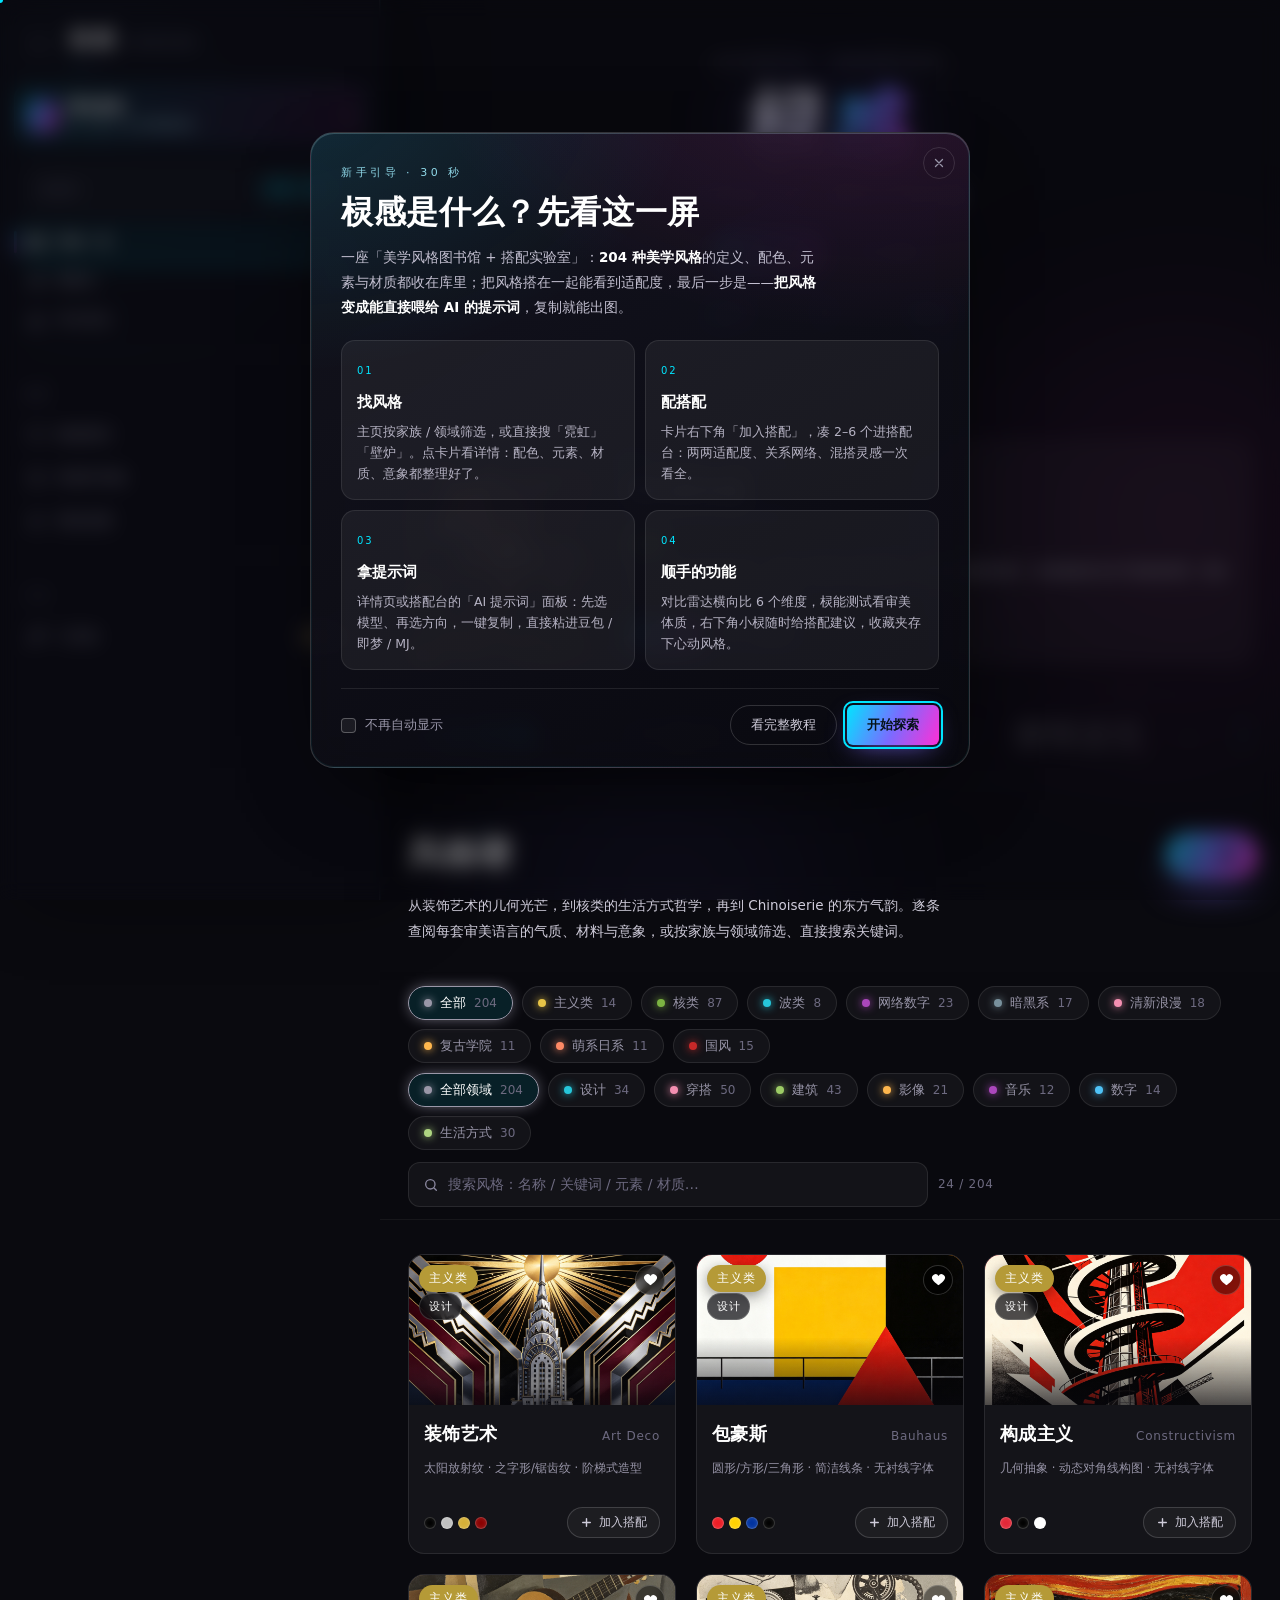
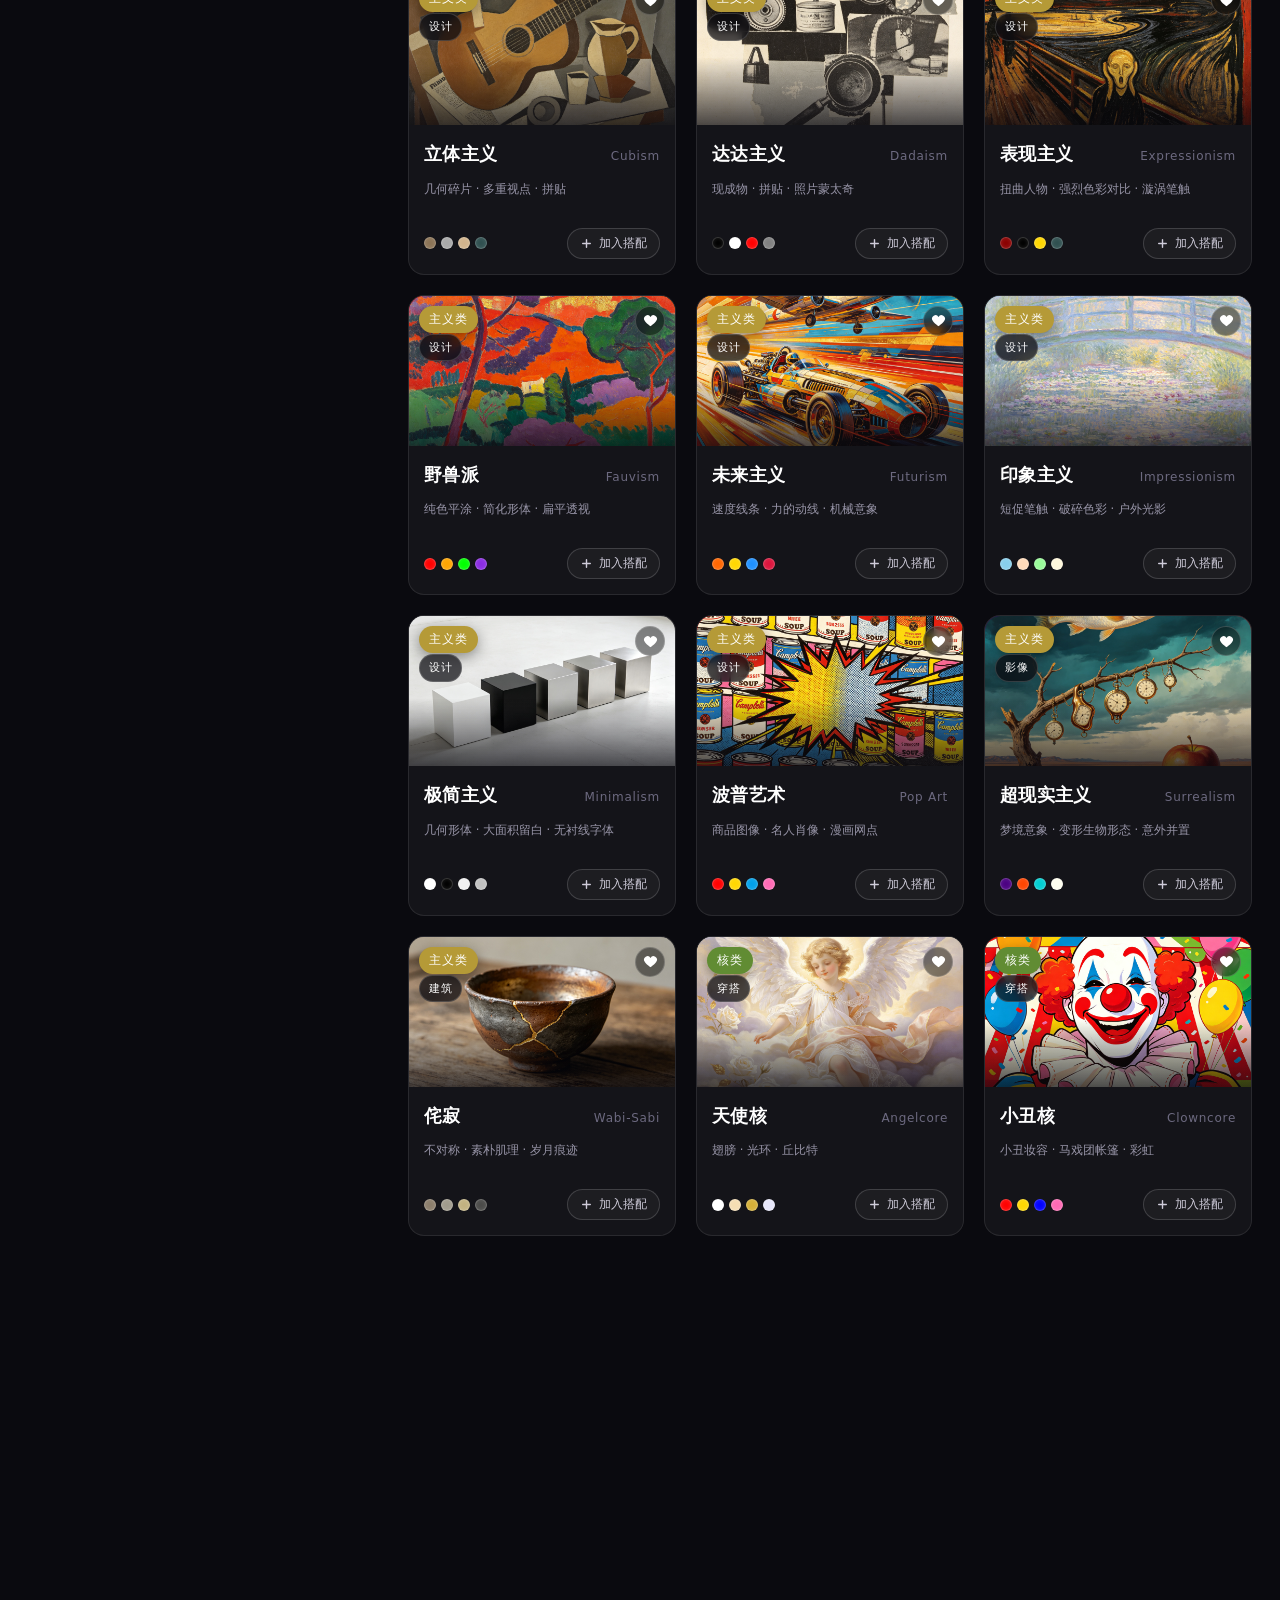
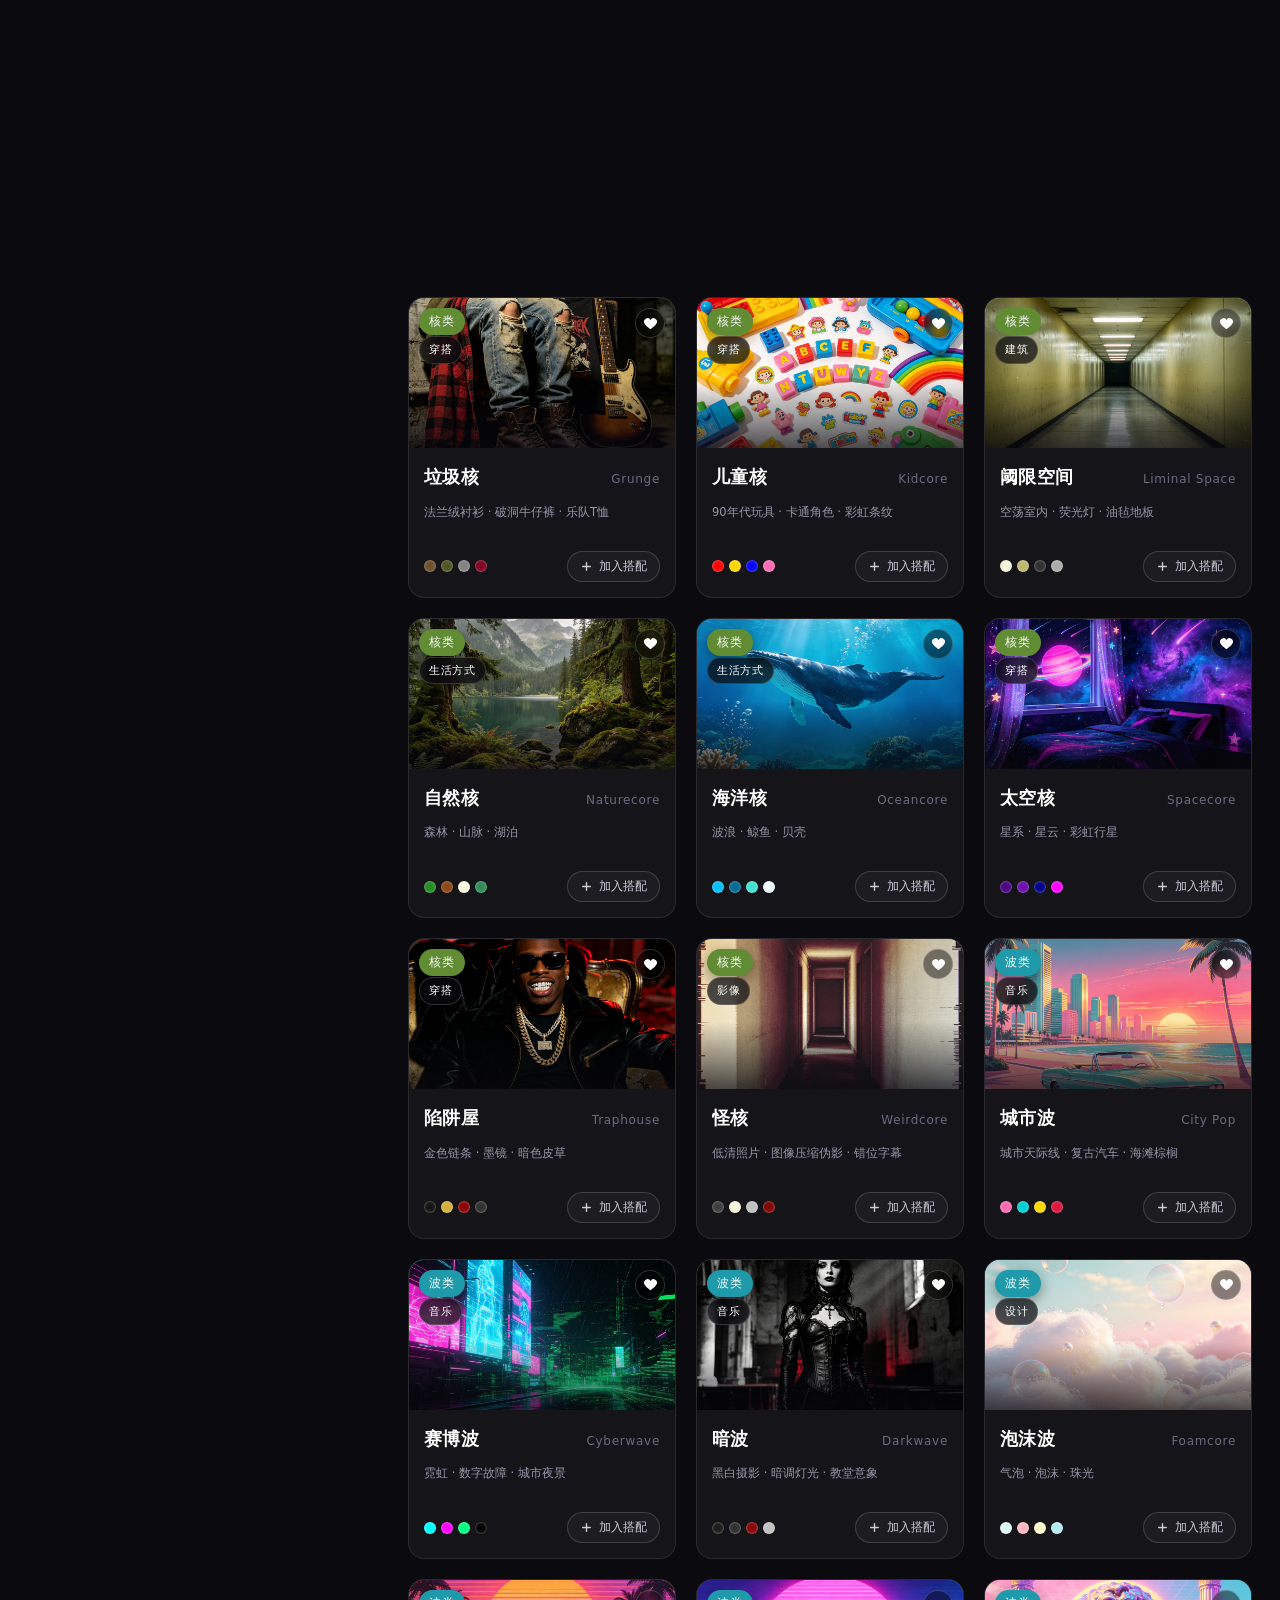
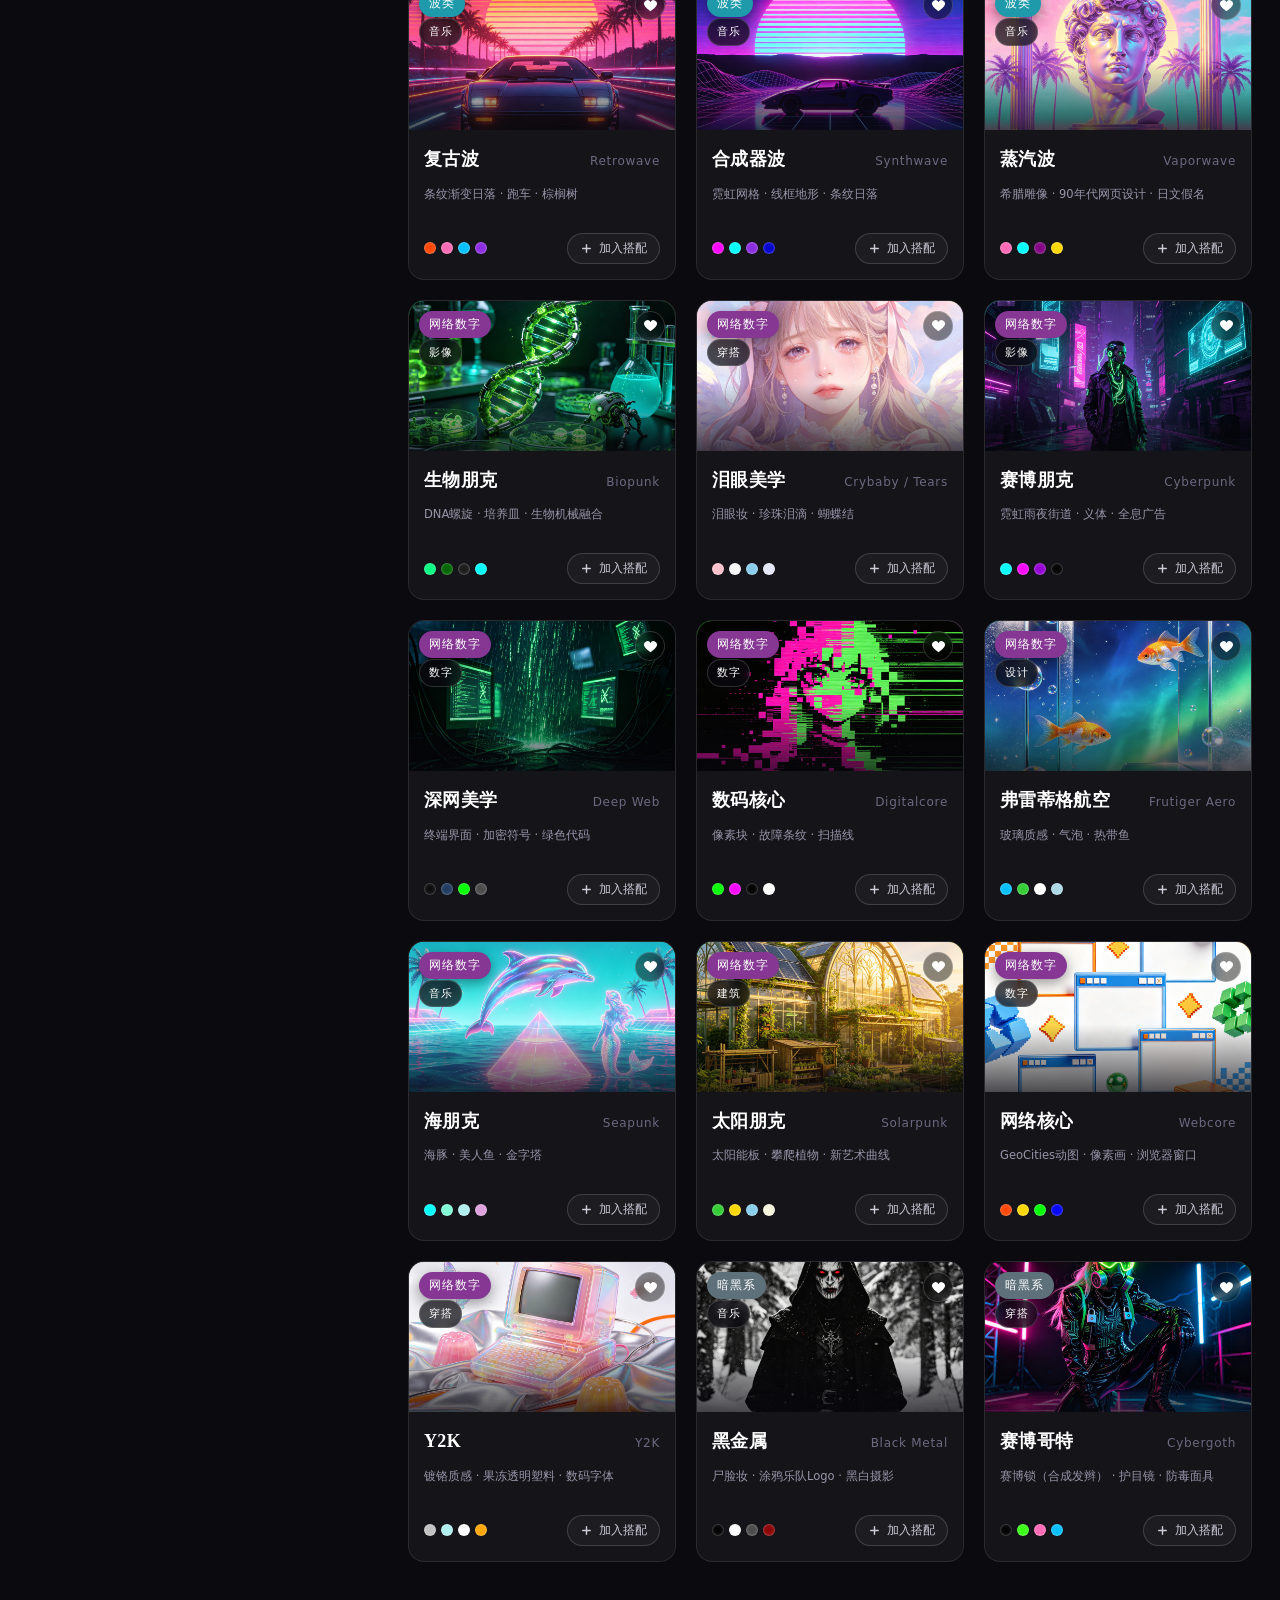
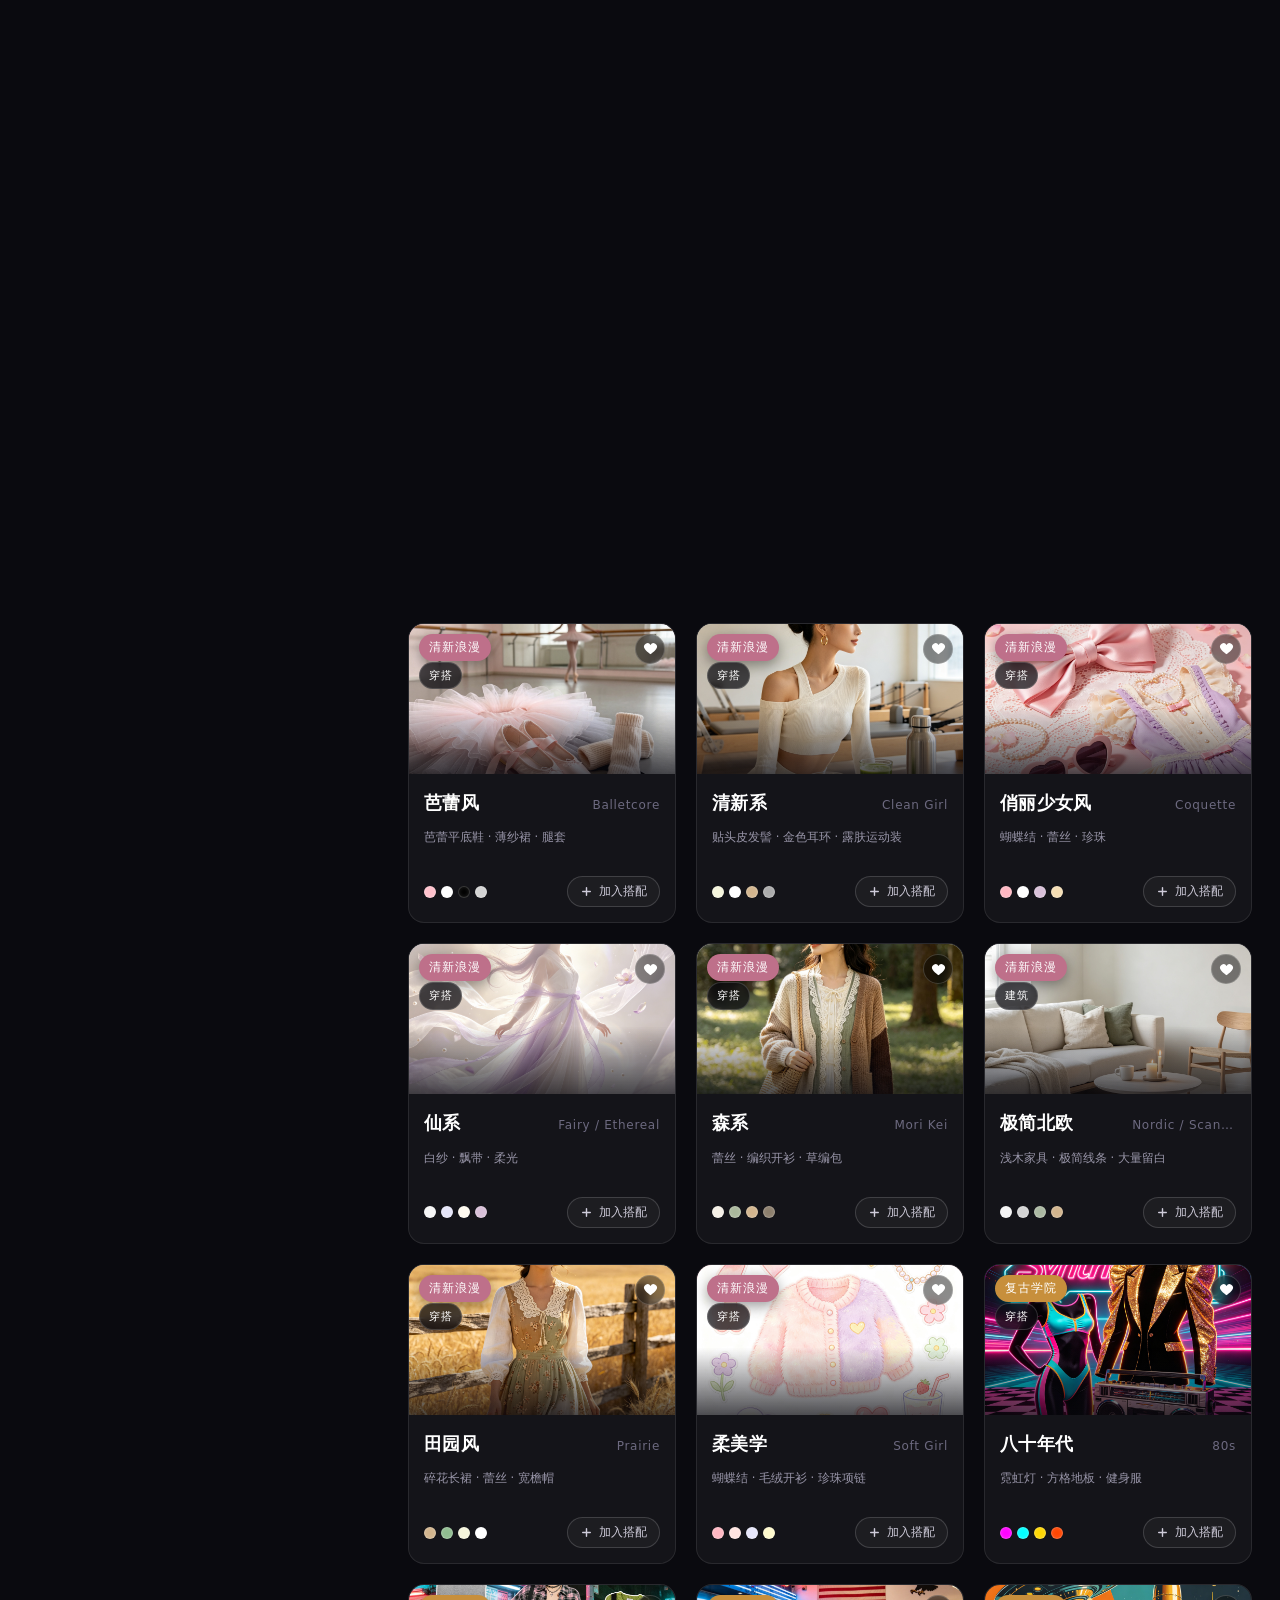
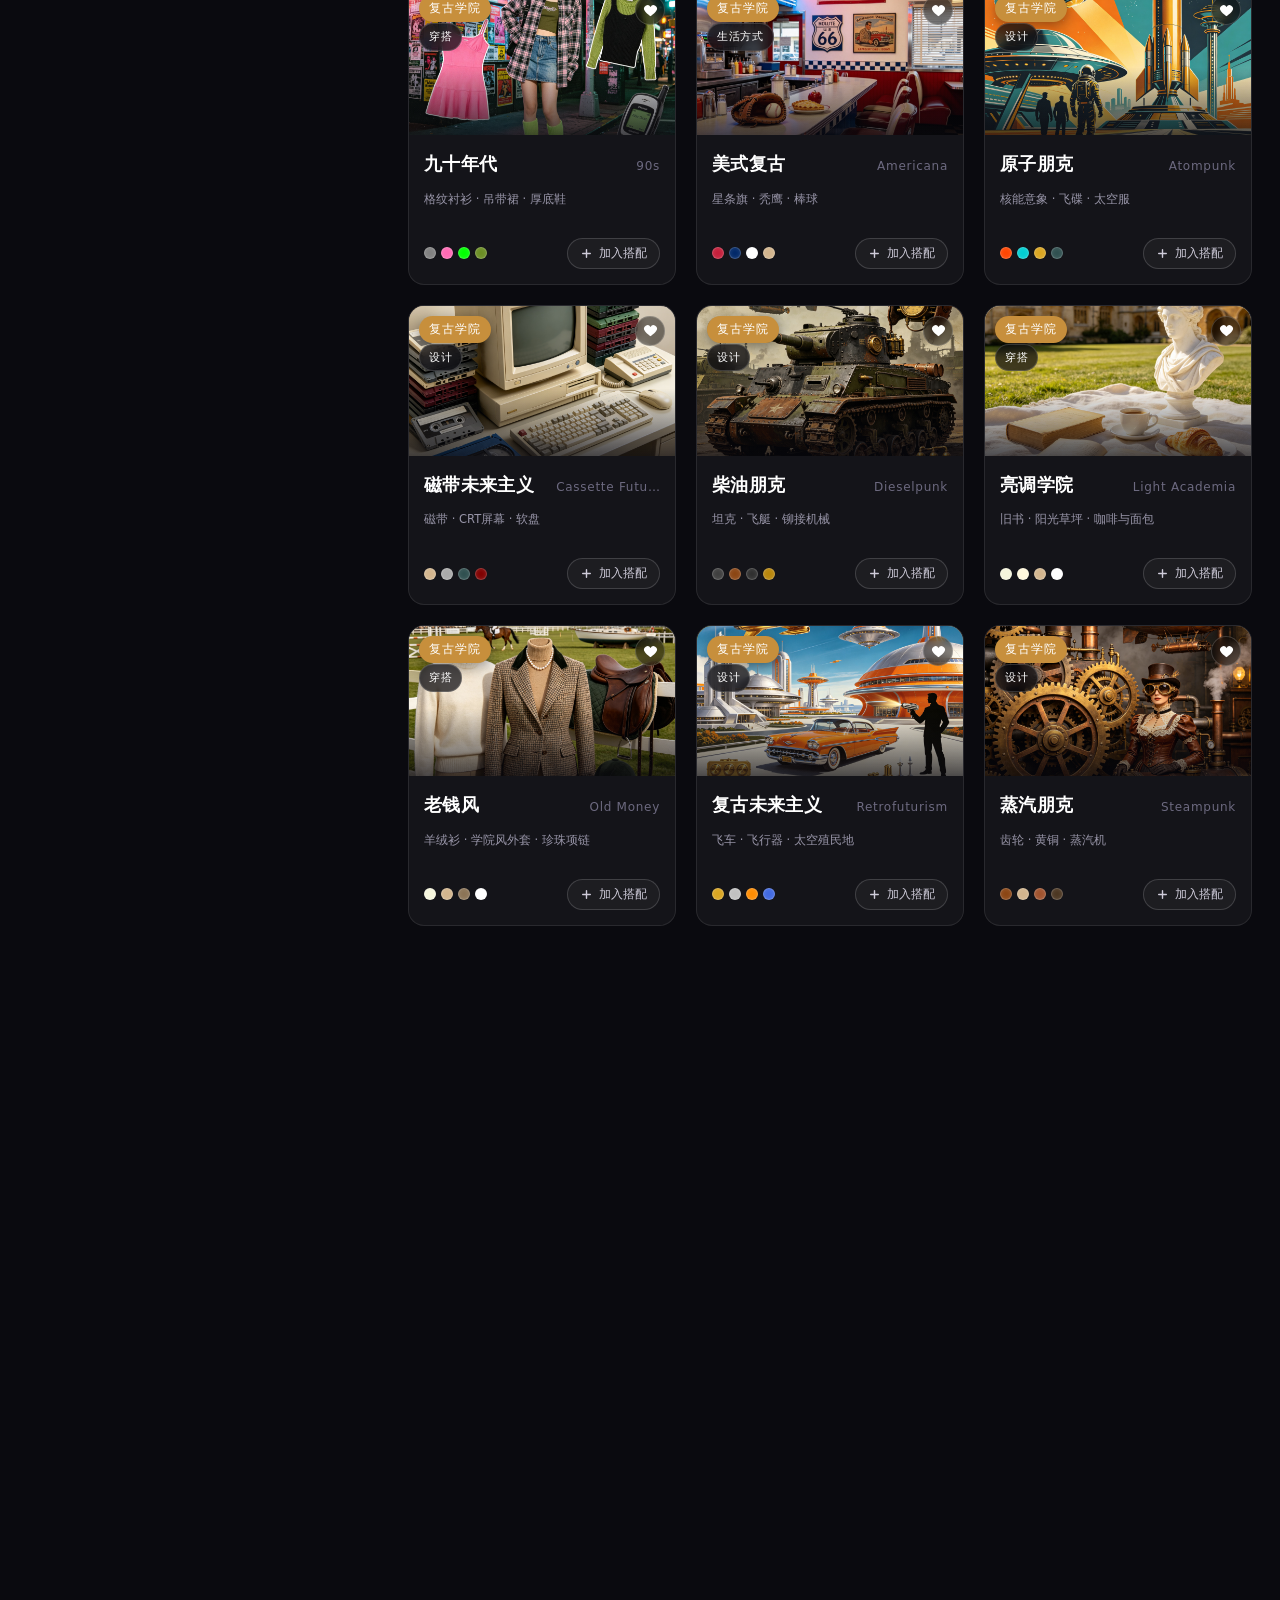
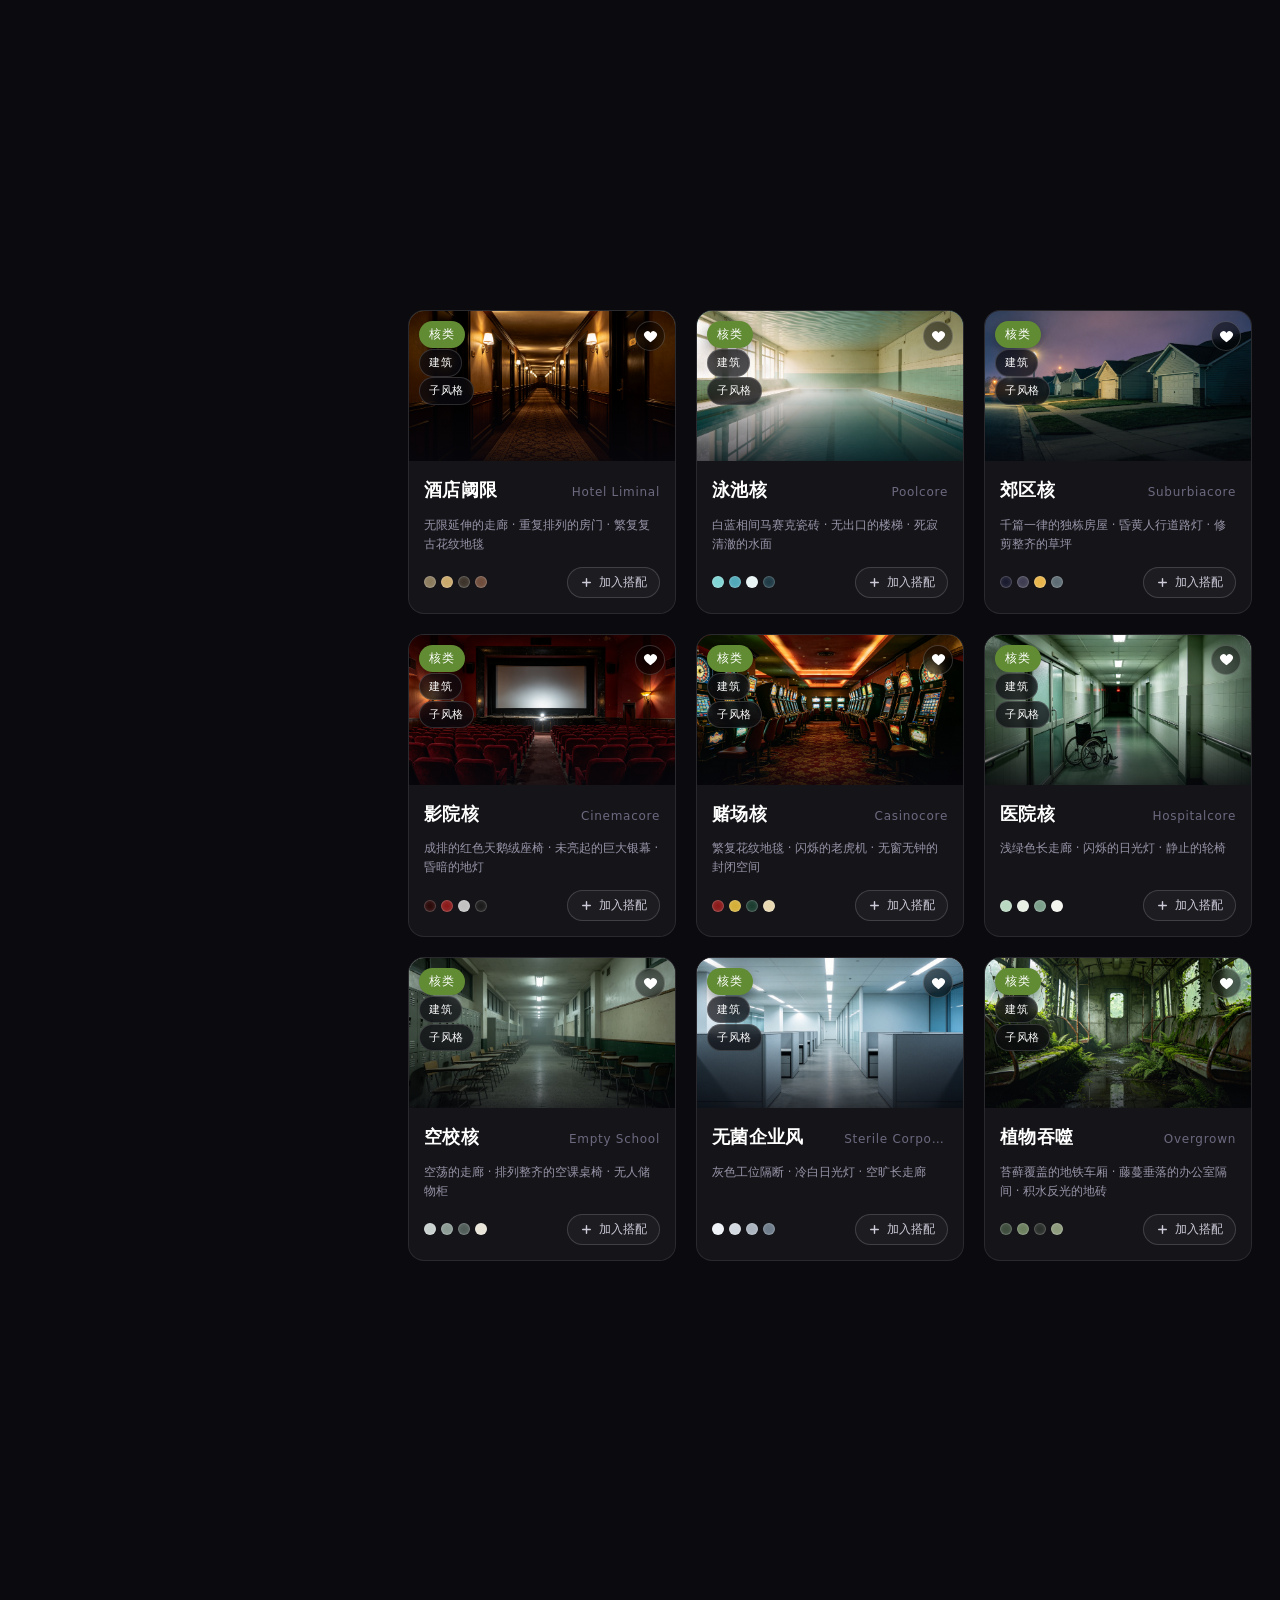
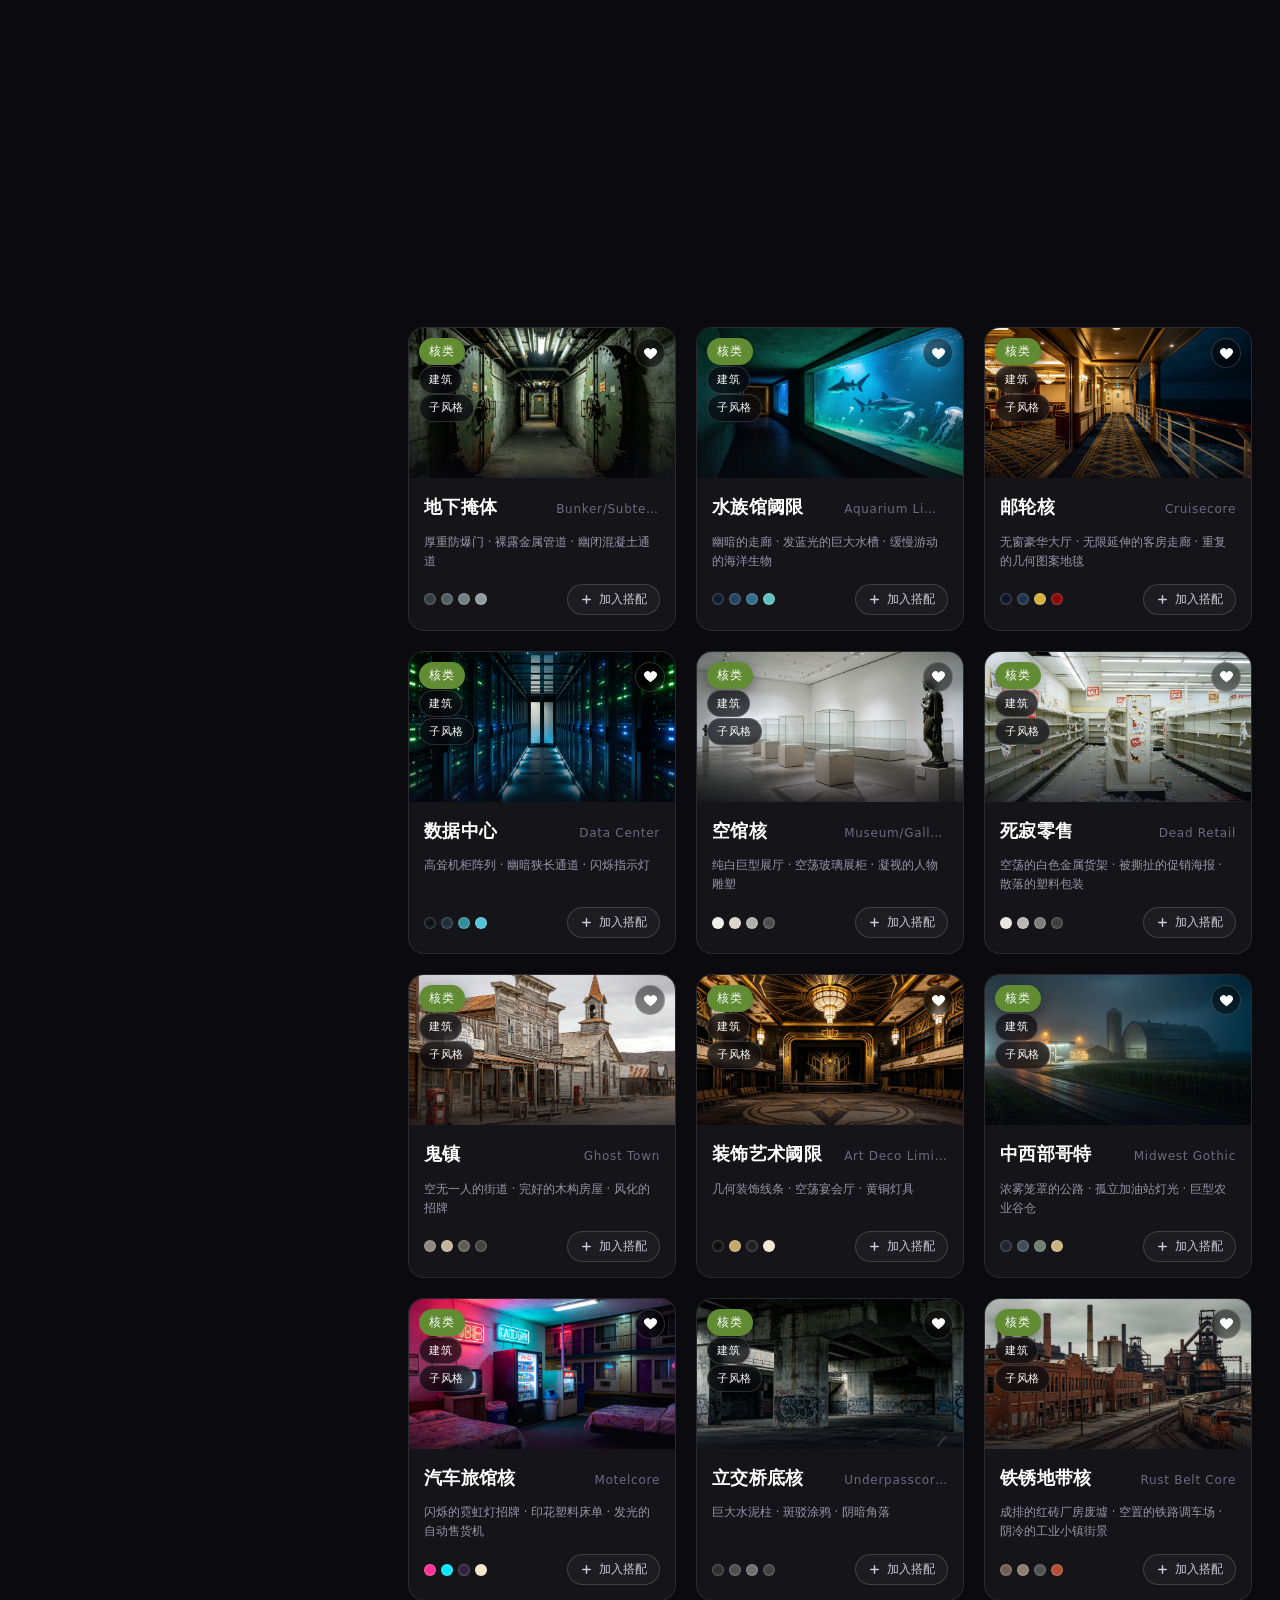
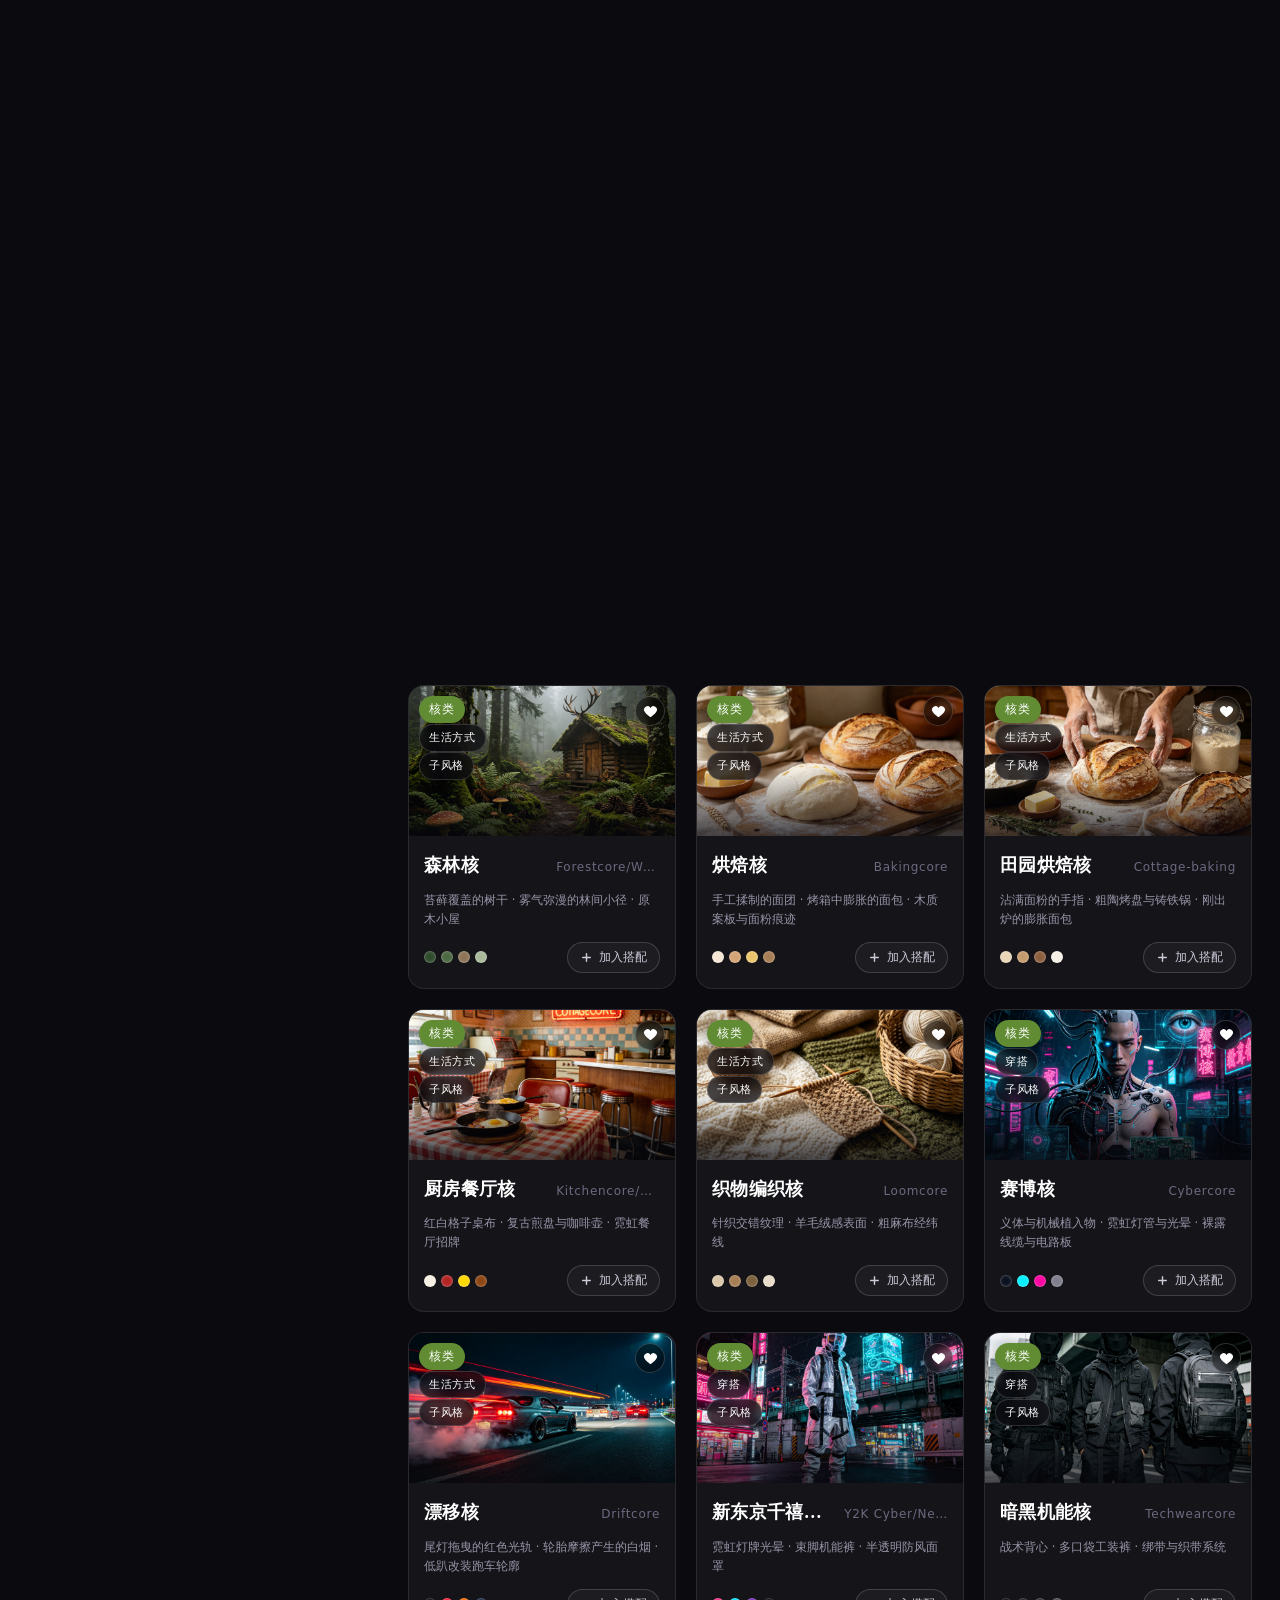
==== commit 5c338900: "v2.5.1 优化网站：Flux/SD 补画幅、MJ 的 --ar 不被句号断开、中文提示词去重复标点" ====
--- a/index.html
+++ b/index.html
@@ -1178,7 +1178,7 @@
     <div class="help-sec">
       <div class="help-sec-head"><span class="help-no">05</span><h3>关于棂感</h3><span class="help-sub">版本与创作者</span></div>
       <div class="help-about">
-        <div class="help-about-row"><span class="k">版本</span><span class="v">棂感 v2.5.0 · 2026-10-21</span></div>
+        <div class="help-about-row"><span class="k">版本</span><span class="v">棂感 v2.5.1 · 2026-10-21</span></div>
         <div class="help-about-row"><span class="k">版本规则</span><span class="v">主版本.次版本.修订号，如 2.4.0；里程碑功能 +0.1.0，每次小改动 / 修 bug +0.0.1</span></div>
         <div class="help-about-row"><span class="k">数据规模</span><span class="v">204 种美学风格 · 9 大风格家族 · 7 大分类 · 762 组关联关系</span></div>
         <div class="help-about-row"><span class="k">创作者</span><span class="v">汐棂月</span></div>
@@ -1190,6 +1190,8 @@
     <div class="help-sec">
       <div class="help-sec-head"><span class="help-no">06</span><h3>更新日志</h3><span class="help-sub">棂感在长大</span></div>
       <div class="changelog">
+        <div class="cl-item"><div class="cl-ver"><b>v2.5.1</b><span>2026-10-21</span></div><div class="cl-body"><h4>优化网站</h4><p>AI 提示词细节打磨：<span class="hl">Flux / SD</span> 的英文提示词补上画幅比例（如「16:9 aspect ratio」），<span class="hl">Midjourney</span> 的 <span class="hl">--ar</span> 参数不再被句号断开；中文提示词的配色描述去掉了重复句号，「风格基调」一句更通顺。
+</p></div></div>
         <div class="cl-item"><div class="cl-ver"><b>v2.5.0</b><span>2026-10-21</span></div><div class="cl-body"><h4>教程入口 · AI 提示词一键复制</h4><p>「帮助」更名为<span class="hl">「教程」</span>，入口从主页右上角移入左侧侧边栏顶部，第一次进来就能知道棂感是什么、怎么用；
 首次访问自动弹出一张<span class="hl">半透明玻璃</span>版简易教程，看完可勾选「不再自动显示」，随时从侧边栏重新打开；
 搭配台与风格详情页新增<span class="hl">「AI 提示词」面板</span>：先选模型（豆包 Seedream / Midjourney / Flux·SD / 通义万相），再选方向（海报 / 产品图 / 人物写真 / 场景概念 / 插画 / 品牌视觉），提示词按所选模型的写法即时重写，<span class="hl">一键复制</span>即可粘贴使用；单风格与 2–6 个混搭都能生成；
